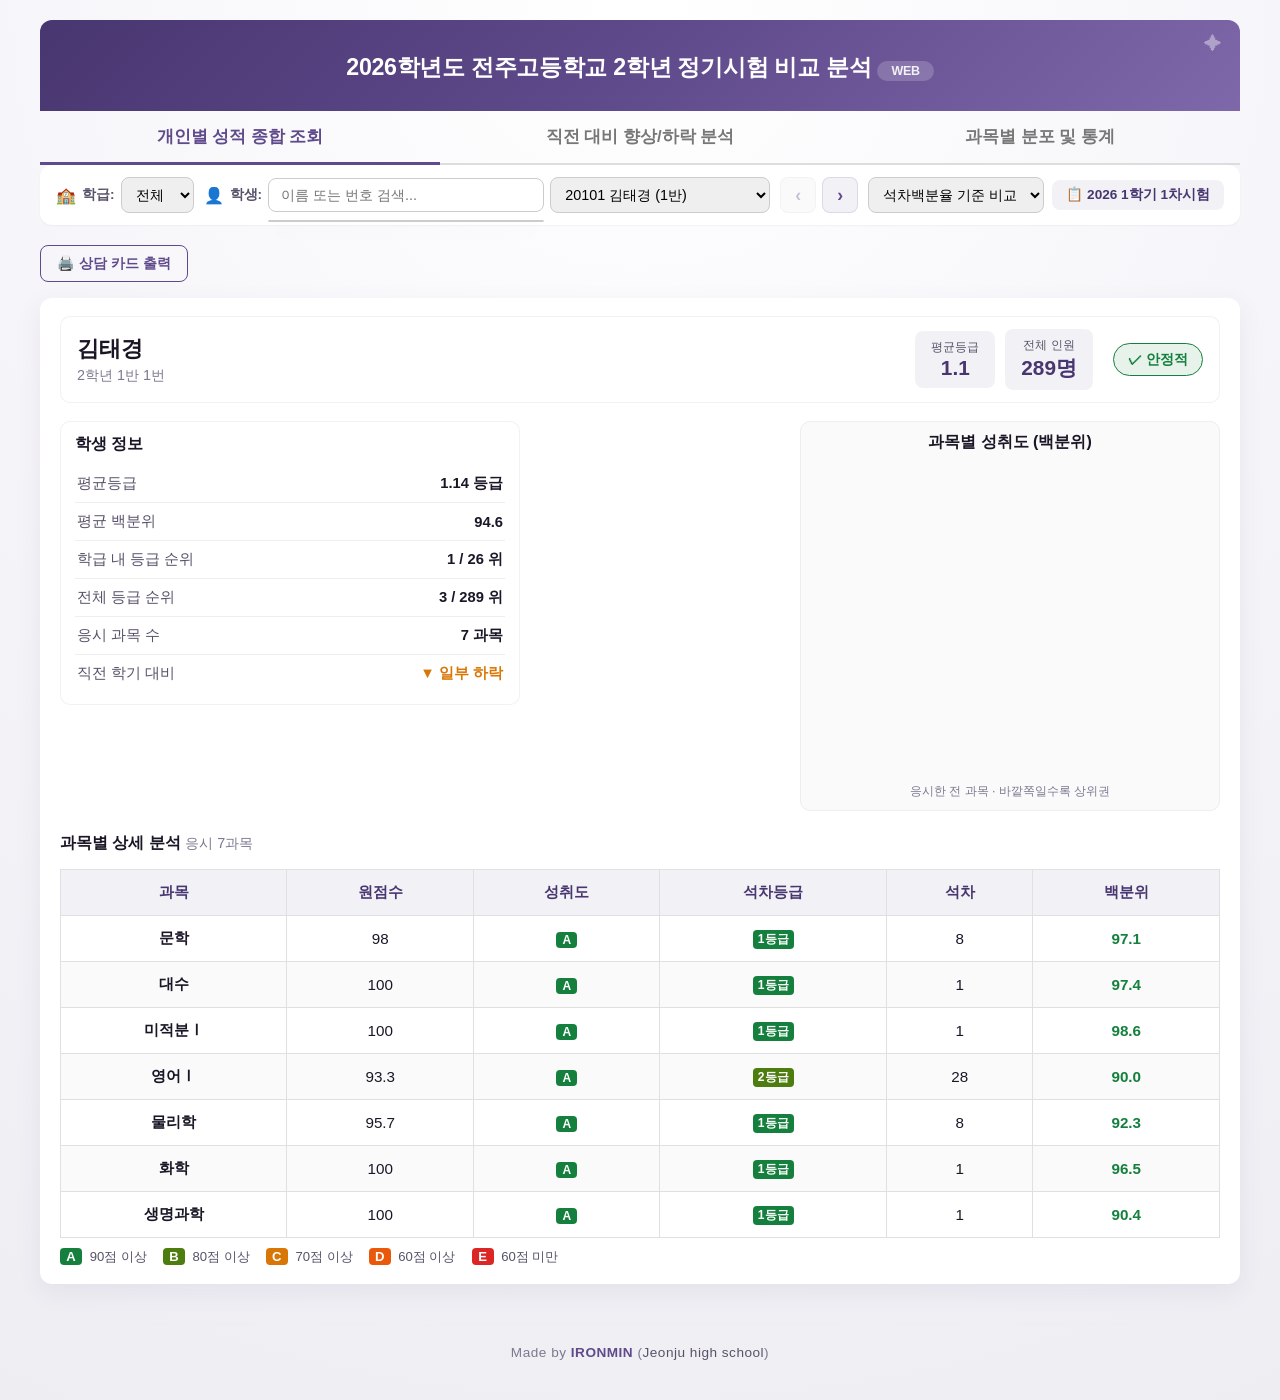
==== 2026.html @ d6983f12 "Add files via upload" ====
<!DOCTYPE html>
<html lang="ko">
<head>
    <meta charset="UTF-8">
    <meta name="viewport" content="width=device-width, initial-scale=1.0">
    <title>2026학년도 전주고등학교 2학년 정기시험 비교 분석</title>
    <link rel="stylesheet" crossorigin href="https://cdn.jsdelivr.net/gh/orioncactus/pretendard@v1.3.9/dist/web/static/pretendard.min.css" />

    <script src="https://cdn.jsdelivr.net/npm/chart.js"></script>
<script src="https://cdnjs.cloudflare.com/ajax/libs/xlsx/0.18.5/xlsx.full.min.js"></script>

    
        <link rel="stylesheet" href="./style.css">
        <style>
            /* 로컬 환경 CSS 수집 실패 대비 안전장치 (탭 디자인 & 차트 크기 제한) */
            .tabs { display: flex; width: 100%; }
            .tab-btn { flex: 1; }
            
            /* [수정] 탭1 레이더 차트는 원 목적대로 중앙 정렬 정사각형 크기로 제약 */
            #radarChart { max-width: 320px !important; max-height: 320px !important; margin: 0 auto; }
            
            /* [수정] 탭2 막대 차트는 원본 style.css 규격대로 가로 제약 없이 높이만 부모 영역에 맞춤 */
            #barChart { max-height: 240px !important; width: 100% !important; }
            .main-footer { margin-top: 40px; padding: 20px 0; border-top: 1px solid #EEEDF2; text-align: center; }
            .main-footer p { margin: 0; font-size: 0.85rem; color: #7E7891; letter-spacing: 0.5px; font-weight: 500; }
            .main-footer .author { font-weight: 700; color: #5F4A8B; }
            .main-footer .school { color: #585269; }
        </style>

    <style>
        body { font-family: 'Pretendard', 'Malgun Gothic', 'Apple SD Gothic Neo', sans-serif; background: var(--bg-body, #f4f7f6); margin: 0; padding: 20px; color: var(--text-primary, #333); }
        .dashboard-container { max-width: 1200px; margin: 0 auto; }

        /* === 상단 헤더 === */
        .main-header { background: linear-gradient(135deg, #483670 0%, #5F4A8B 50%, #7F68AA 100%); padding: 32px 24px 28px; text-align: center; border-radius: 12px 12px 0 0; position: relative; }
        .main-header h1 { font-size: 1.45rem; font-weight: 700; color: #fff; margin: 0; letter-spacing: -0.3px; }
        .main-header p { font-size: 0.85rem; color: rgba(255,255,255,0.7); margin: 10px 0 0; }
        .main-header-sparkle { position: absolute; top: 14px; right: 18px; font-size: 18px; color: rgba(255,255,255,0.4); }
        .header-badge { display: inline-block; margin-top: 8px; background: rgba(255,255,255,0.18); padding: 3px 14px; border-radius: 20px; font-size: 0.78rem; color: rgba(255,255,255,0.9); font-weight: 700; }

        /* === 업로드 섹션 === */
        .upload-section { background: white; border: 1px solid #eee; border-top: none; border-radius: 0 0 12px 12px; padding: 28px 32px 32px; margin-bottom: 20px; }
        .info-box { background: var(--primary-bg, #f0eef5); border-radius: 10px; padding: 18px 22px; margin-bottom: 18px; }
        .info-box h4 { margin: 0 0 10px; font-size: 0.95rem; color: var(--primary-dark, #483670); font-weight: 700; }
        .info-box p { margin: 0; font-size: 0.88rem; color: var(--text-secondary, #555); line-height: 1.65; }
        .security-box { background: #fafafa; }
        .security-box ul { margin: 0; padding-left: 20px; font-size: 0.88rem; color: var(--text-secondary, #555); line-height: 1.85; text-align: left; }
        .security-note { font-size: 0.82rem; color: var(--text-muted, #999); margin-top: 10px !important; text-align: left; }
        .file-guide-grid { display: grid; grid-template-columns: 1fr 1fr; gap: 12px; margin: 10px 0; }
        .file-guide-item { background: white; border: 1px solid #e5e5e5; border-radius: 8px; padding: 12px 14px; }
        .file-guide-item .fg-label { display: block; font-size: 0.72rem; color: var(--text-muted, #999); margin-bottom: 3px; }
        .file-guide-item .fg-title { display: block; font-size: 0.9rem; font-weight: 700; color: var(--text-primary, #333); }
        .file-guide-item .fg-example { display: block; font-size: 0.78rem; color: var(--text-secondary, #666); margin-top: 4px; }
        .fg-note { font-size: 0.82rem !important; margin-top: 10px !important; }

        /* 파일 업로드 슬롯 */
        .upload-grid { display: grid; grid-template-columns: 1fr 1fr; gap: 16px; margin-bottom: 22px; }
        .upload-slot { background: white; border: 1px solid #e0e0e0; border-radius: 10px; padding: 16px 18px; }
        .upload-label { display: block; font-size: 0.92rem; font-weight: 700; color: var(--primary, #5F4A8B); margin-bottom: 10px; text-align: center; }
        .upload-drop { background: #fafafa; border: 2px dashed #ccc; border-radius: 10px; padding: 32px 20px; text-align: center; cursor: pointer; transition: border-color 0.2s, background 0.2s; }
        .upload-drop:hover { border-color: var(--primary, #5F4A8B); background: var(--primary-bg, #f0eef5); }
        .upload-drop-icon { font-size: 2rem; color: var(--text-muted, #bbb); margin-bottom: 6px; }
        .upload-drop-text { font-size: 0.9rem; font-weight: 500; color: var(--text-primary, #333); margin: 0 0 4px; }
        .upload-drop-hint { font-size: 0.8rem; color: var(--text-muted, #999); margin: 0; }
        .upload-drop input[type="file"] { display: none; }
        .upload-file-name { font-size: 0.82rem; color: var(--primary, #5F4A8B); font-weight: 500; margin-top: 8px; word-break: break-all; }

        /* 버튼 영역 */
        .upload-actions { display: flex; gap: 12px; justify-content: center; }
        .btn-analyze { background: var(--primary, #5F4A8B); color: white; border: none; padding: 12px 28px; border-radius: 8px; font-weight: 700; cursor: pointer; transition: 0.2s; font-size: 0.95rem; }
        .btn-analyze:hover { background: var(--primary-dark, #483670); }
        .btn-save-html { background: #555; color: white; border: none; padding: 12px 28px; border-radius: 8px; font-weight: 700; cursor: pointer; transition: 0.2s; font-size: 0.95rem; }
        .btn-save-html:hover:not(:disabled) { background: #333; }
        .btn-save-html:disabled { background: #aaa; cursor: not-allowed; }
        #workspace { display: none; }
        .controls { display: flex; gap: 10px; margin-bottom: 20px; background: white; padding: 12px 16px; border-radius: 12px; box-shadow: var(--shadow-sm, 0 2px 8px rgba(0,0,0,0.05)); align-items: center; flex-wrap: wrap; }
        .ctrl-group { display: flex; align-items: center; gap: 6px; }
        .ctrl-icon { font-size: 1rem; }
        .ctrl-label { font-size: 0.85rem; font-weight: 700; color: var(--text-secondary, #555); white-space: nowrap; }
        .ctrl-student { flex: 1; min-width: 300px; }
        .ctrl-student select { max-width: 220px; flex-shrink: 0; }
        .ctrl-student .search-wrap { flex: 1; }
        .ctrl-right { margin-left: auto; gap: 8px; }
        .controls select { padding: 8px 10px; border-radius: 8px; border: 1px solid #ccc; font-size: 0.9rem; font-family: inherit; }
        .nav-btn { background: var(--primary-bg, #f0eef5); color: var(--primary, #5F4A8B); border: 1px solid var(--border-medium, #ddd); width: 36px; height: 36px; border-radius: 8px; font-size: 1.1rem; font-weight: bold; cursor: pointer; transition: 0.15s; }
        .nav-btn:hover:not(:disabled) { background: var(--primary, #5F4A8B); color: white; }
        .nav-btn:disabled { opacity: 0.35; cursor: not-allowed; }
        .search-wrap { position: relative; flex: 1; min-width: 160px; }
        #studentSearch { width: 100%; padding: 8px 12px; border-radius: 8px; border: 1px solid #ccc; font-size: 0.9rem; box-sizing: border-box; font-family: inherit; }
        .search-results { position: absolute; top: 42px; left: 0; right: 0; background: white; border: 1px solid #ccc; border-radius: 8px; box-shadow: var(--shadow-md, 0 4px 12px rgba(0,0,0,0.15)); max-height: 260px; overflow-y: auto; z-index: 50; display: none; }
        .search-results div { padding: 9px 12px; cursor: pointer; font-size: 0.88rem; border-bottom: 1px solid #f0f0f0; }
        .search-results div:hover, .search-results div.highlight { background: var(--primary-bg, #f0eef5); }
        .btn-print-ghost { background: transparent; color: var(--primary, #5F4A8B); border: 1.5px solid var(--primary, #5F4A8B); padding: 8px 16px; border-radius: 8px; font-weight: 700; cursor: pointer; font-size: 0.88rem; font-family: inherit; white-space: nowrap; transition: all 0.2s; }
        .btn-print-ghost:hover { background: var(--primary, #5F4A8B); color: white; }
        .exam-label { display: inline-flex; align-items: center; gap: 5px; background: var(--primary-bg, #f0eef5); color: var(--primary-dark, #483670); padding: 6px 14px; border-radius: 8px; font-size: 0.85rem; font-weight: 700; white-space: nowrap; }
        .controls-sub { display: flex; gap: 10px; margin-bottom: 16px; align-items: center; }
        .tabs { display: flex; gap: 0; margin-bottom: 0; border-bottom: 2px solid #ddd; }
        .tab-btn { padding: 14px 24px; background: none; border: none; font-size: 1.05rem; font-weight: 700; color: #777; cursor: pointer; border-bottom: 3px solid transparent; font-family: inherit; }
        .tab-btn.active { color: var(--primary, #5F4A8B); border-bottom: 3px solid var(--primary, #5F4A8B); }
        .tab-content { display: none; background: white; padding: 18px 20px; border-radius: 12px; box-shadow: var(--shadow-md, 0 4px 12px rgba(0,0,0,0.1)); min-height: 500px; }
        .tab-content.active { display: block; }
        table { width: 100%; border-collapse: collapse; margin-top: 15px; font-size: 0.95rem; }
        th, td { border: 1px solid #e0e0e0; padding: 12px; text-align: center; }
        th { background-color: var(--primary-bg, #f0eef5); color: var(--primary-dark, #333); font-weight: bold; }
        tr:nth-child(even) { background-color: #fafafa; }
        .delta-up { color: var(--success, #15803D); font-weight: bold; }
        .delta-up::before { content: '▲ '; }
        .delta-down { color: var(--warning, #D97706); font-weight: bold; }
        .delta-down::before { content: '▼ '; }
        .delta-flat { color: #888; }
        .delta-flat::before { content: '- '; }
        .grid-2 { display: grid; grid-template-columns: 2fr 3fr; gap: 10px; align-items: start; }
        .chart-container { background: #fafafa; border-radius: 10px; padding: 10px; border: 1px solid #eee; }
        .narrative-box { background: var(--info-bg, #f0f7ff); border-left: 4px solid var(--info, #2563EB); padding: 15px; border-radius: 0 8px 8px 0; margin-top: 20px; line-height: 1.6; }
        .loader { text-align: center; padding: 20px; display: none; font-weight: bold; color: var(--primary); }

        /* 등급 색상 배지 */
        .grade-badge { display: inline-block; min-width: 32px; padding: 1px 5px; border-radius: 4px; font-weight: bold; color: #fff; font-size: 0.75rem; }
        .grade-1 { background: #15803D; }
        .grade-2 { background: #4D7C0F; }
        .grade-3 { background: #D97706; }
        .grade-4 { background: #EA580C; }
        .grade-5 { background: #DC2626; }
        .grade-none { background: #9CA3AF; }

        /* 석차백분율 게이지 막대 */
        .pct-gauge { display: flex; align-items: center; gap: 8px; }
        .pct-gauge .bar-track { flex: 1; background: #ececf2; border-radius: 5px; height: 12px; overflow: hidden; min-width: 70px; }
        .pct-gauge .bar-fill { height: 12px; border-radius: 5px; }
        .pct-gauge .bar-label { font-size: 0.85rem; min-width: 44px; text-align: right; color: var(--text-secondary, #555); }

        /* 주의 학생 플래그 배지 */
        .flag-badge { display: inline-block; background: var(--warning-bg, #fff3e0); color: var(--warning, #D97706); border: 1px solid var(--warning, #D97706); padding: 6px 14px; border-radius: 20px; font-weight: bold; font-size: 0.9rem; margin-left: 10px; vertical-align: middle; }
        .flag-badge.high { background: #fde8e8; color: #DC2626; border-color: #DC2626; }
        .flag-badge.ok { background: var(--success-bg, #e8f5e9); color: var(--success, #15803D); border-color: var(--success, #15803D); }
        .flag-reasons { margin-top: 12px; }
        .flag-reasons .reason-chip { display: inline-block; background: var(--warning-bg, #fff3e0); color: var(--warning, #D97706); padding: 5px 12px; border-radius: 14px; font-size: 0.85rem; margin: 3px 4px 3px 0; }

        /* 강점/보완 과목 카드 */
        .highlight-grid { display: grid; grid-template-columns: 1fr 1fr; gap: 14px; margin: 18px 0; }
        .hl-col h4 { margin: 0 0 8px; font-size: 0.95rem; }
        .hl-col .hl-item { display: flex; justify-content: space-between; padding: 7px 11px; border-radius: 8px; font-size: 0.9rem; margin-bottom: 5px; }
        .hl-strong { background: var(--success-bg, #e8f5e9); color: #166534; }
        .hl-weak { background: var(--warning-bg, #fff3e0); color: #9A3412; }
        .hl-empty { color: #999; font-size: 0.88rem; padding: 7px 11px; }

        /* 상담 카드 (출력용) */
        #counselCard { display: none; }
        .counsel-meta { display: flex; gap: 14px; flex-wrap: wrap; margin: 10px 0 18px; }
        .meta-box { background: var(--primary-bg, #f0eef5); border-radius: 10px; padding: 10px 16px; }
        .meta-box .m-label { font-size: 0.8rem; color: var(--text-secondary, #666); }
        .meta-box .m-value { font-size: 1.3rem; font-weight: bold; color: var(--primary-dark, #333); }
        .memo-area { border: 1.5px dashed #bbb; border-radius: 8px; min-height: 90px; margin-top: 8px; }

        /* 상담 카드 인쇄용 스타일 */
        .cc-section-title { font-size: 0.92rem; color: var(--text-secondary, #555); margin: 16px 0 8px; padding-bottom: 4px; border-bottom: 1px solid #eee; }
        .cc-table { width: 100%; border-collapse: collapse; font-size: 0.82rem; margin-bottom: 12px; }
        .cc-table th { padding: 5px 4px; border-bottom: 1px solid #ccc; font-weight: bold; font-size: 0.75rem; color: var(--text-secondary, #666); text-align: center; }
        .cc-table td { padding: 5px 4px; border-bottom: 1px solid #eee; text-align: center; }
        .cc-table td:first-child { text-align: center; font-weight: bold; }
        .cc-growth-table { }
        .cc-growth-table td:first-child { text-align: center; color: var(--text-primary, #333); }
        .cc-prev-bg { background: #f5f5f5; }
        .cc-delta-bg { background: #fef8ee; }
        .cc-grow-h1 th { font-size: 0.78rem; padding: 6px 3px; }
        .cc-grow-h2 th { font-size: 0.7rem; padding: 3px; }
        .cc-up { color: #15803D; font-weight: bold; }
        .cc-down { color: #D97706; font-weight: bold; }
        .cc-flat { color: #888; }
        .cc-dist-row { margin-bottom: 8px; }
        .cc-dist-head { display: flex; justify-content: space-between; font-size: 0.8rem; margin-bottom: 3px; }
        .cc-dist-strip { position: relative; height: 20px; background: linear-gradient(90deg,#fde8e8 0%,#fff7e0 50%,#e7f5ec 100%); border-radius: 5px; border: 1px solid #eee; }
        .cc-dist-avg { position: absolute; top: 0; bottom: 0; width: 1.5px; background: #185FA5; }
        .cc-dist-me { position: absolute; top: 2px; width: 15px; height: 15px; border-radius: 50%; background: var(--primary, #5F4A8B); border: 2px solid #fff; box-shadow: 0 0 0 1.5px var(--primary, #5F4A8B); transform: translateX(-50%); }
        .cc-dist-scale { display: flex; justify-content: space-between; font-size: 0.65rem; color: #999; margin-top: 1px; }

        /* 학급 내 분포 점 그래프 */
        .dist-row { margin: 14px 0; }
        .dist-head { display: flex; justify-content: space-between; font-size: 0.9rem; margin-bottom: 4px; }
        .dist-head .d-subj { font-weight: bold; color: var(--primary-dark, #333); }
        .dist-head .d-info { color: var(--text-secondary, #555); }
        .dist-strip { position: relative; height: 32px; background: linear-gradient(90deg,#fde8e8 0%,#fff7e0 50%,#e7f5ec 100%); border-radius: 6px; border: 1px solid #eee; }
        .dist-dot { position: absolute; top: 11px; width: 10px; height: 10px; border-radius: 50%; background: #185FA5; opacity: 0.22; transform: translateX(-50%); }
        .dist-dot.me { width: 18px; height: 18px; top: 7px; background: var(--primary, #5F4A8B); opacity: 1; border: 2px solid #fff; box-shadow: 0 0 0 2px var(--primary, #5F4A8B); z-index: 5; }
        .dist-avg { position: absolute; top: 0; bottom: 0; width: 2px; background: #185FA5; z-index: 3; }
        .dist-scale { display: flex; justify-content: space-between; font-size: 0.75rem; color: #999; margin-top: 2px; }
        .dist-legend { font-size: 0.85rem; color: var(--text-secondary,#555); margin: 6px 0 14px; }
        .dist-legend span { margin-right: 16px; }

        /* 학생 헤더 카드 (탭1) */
        .student-header { display: flex; justify-content: space-between; align-items: center; gap: 12px; background: #fff; border: 1px solid var(--border-light, #eee); border-radius: 10px; padding: 12px 16px; flex-wrap: wrap; }
        .student-header .sh-left h3 { margin: 0; font-size: 1.35rem; color: var(--text-primary, #333); }
        .student-header .sh-left p { margin: 3px 0 0; font-size: 0.9rem; color: var(--text-muted, #888); }
        .student-header .sh-right { display: flex; gap: 10px; align-items: center; }
        .sh-stat { background: var(--primary-bg, #f0eef5); border-radius: 8px; padding: 8px 16px; text-align: center; }
        .sh-stat .sh-label { display: block; font-size: 0.78rem; color: var(--text-secondary, #666); }
        .sh-stat .sh-value { display: block; font-size: 1.3rem; font-weight: bold; color: var(--primary-dark, #333); }

        /* 학생 정보 패널 (탭1) */
        .info-card { background: #fff; border: 1px solid var(--border-light, #eee); border-radius: 10px; padding: 12px 14px; }
        .info-card h4 { margin: 0 0 10px; font-size: 1rem; }
        .info-table { width: 100%; margin: 0; border-collapse: collapse; }
        .info-table td { border: none; border-bottom: 1px solid #eee; padding: 9px 2px; font-size: 0.92rem; }
        .info-table tr:last-child td { border-bottom: none; }
        .info-table tr:nth-child(even) { background: none; }
        .info-table .info-key { text-align: left; color: var(--text-secondary, #666); }
        .info-table .info-val { text-align: right; font-weight: bold; }

        /* 성취도 배지 */
        .achv-badge { display: inline-block; min-width: 18px; padding: 1px 6px; border-radius: 4px; font-weight: bold; color: #fff; font-size: 0.75rem; }
        .achv-A { background: #15803D; } .achv-B { background: #4D7C0F; }
        .achv-C { background: #D97706; } .achv-D { background: #EA580C; }
        .achv-E { background: #DC2626; } .achv-none { background: #9CA3AF; }
        .achv-legend { display: flex; gap: 16px; flex-wrap: wrap; margin-top: 10px; font-size: 0.82rem; color: var(--text-secondary, #666); }
        .achv-legend b { display: inline-block; min-width: 22px; text-align: center; color: #fff; border-radius: 4px; padding: 1px 6px; margin-right: 4px; }

        /* ===== 탭2 교과군 아코디언 ===== */
        .domain-accordion { display: flex; flex-direction: column; gap: 10px; margin-top: 18px; }
        .domain-card { background: #fff; border: 1px solid var(--border-light, #eee); border-radius: 12px; overflow: hidden; box-shadow: var(--shadow-sm, 0 1px 2px rgba(0,0,0,0.04)); transition: box-shadow 0.15s; }
        .domain-card:hover { box-shadow: var(--shadow-md, 0 4px 12px rgba(0,0,0,0.08)); }
        .domain-header { display: flex; align-items: center; gap: 12px; padding: 14px 18px; cursor: pointer; user-select: none; transition: background 0.15s; flex-wrap: wrap; }
        .domain-header:hover { background: var(--primary-bg, #f0eef5); }
        .domain-toggle { font-size: 0.85rem; color: var(--text-muted, #999); width: 14px; transition: transform 0.2s; display: inline-block; }
        .domain-card.collapsed .domain-toggle { transform: rotate(-90deg); }
        .domain-name { font-weight: bold; font-size: 1.05rem; color: var(--text-primary, #333); flex-shrink: 0; }
        .domain-name .ref-tag { font-size: 0.72rem; color: var(--warning, #D97706); background: var(--warning-bg, #fff3e0); padding: 2px 8px; border-radius: 8px; margin-left: 6px; font-weight: normal; vertical-align: middle; }
        .domain-summary { margin-left: auto; display: flex; align-items: center; gap: 12px; flex-wrap: wrap; }
        .domain-summary .pct-change { color: var(--text-secondary, #555); font-size: 0.93rem; }
        .domain-summary .pct-change b { color: var(--text-primary, #333); font-size: 1rem; }
        .domain-badge { display: inline-block; padding: 5px 13px; border-radius: 14px; font-weight: bold; font-size: 0.88rem; white-space: nowrap; }
        .domain-badge.up { background: var(--success-bg, #e8f5e9); color: var(--success, #15803D); }
        .domain-badge.down { background: var(--warning-bg, #fff3e0); color: var(--warning, #D97706); }
        .domain-badge.flat { background: #f0f0f0; color: #666; }
        .domain-body { padding: 4px 18px 18px; border-top: 1px solid var(--border-light, #eee); }
        .domain-card.collapsed .domain-body { display: none; }

        /* 1:1 매칭 가능한 군 (국·수·영) — 표 형식 */
        .subj-row { display: grid; grid-template-columns: 1.5fr 1.4fr 1.7fr 1.4fr; gap: 12px; align-items: center; padding: 11px 6px; border-bottom: 1px solid #f3f3f3; font-size: 0.92rem; }
        .subj-row:last-child { border-bottom: none; }
        .subj-row.head { font-weight: bold; color: var(--text-secondary, #666); font-size: 0.8rem; border-bottom: 2px solid var(--border-light, #ddd); padding-top: 10px; padding-bottom: 10px; }
        .subj-row .subj-name { font-weight: 600; color: var(--text-primary, #333); }
        .subj-row .subj-name .arrow { color: var(--text-muted, #999); margin: 0 5px; font-weight: normal; }
        .subj-row .metric-main { font-weight: bold; color: var(--text-primary, #333); }
        .subj-row .metric-sub { font-size: 0.86rem; color: var(--text-secondary, #666); }
        .subj-row .col-label { display: none; }       /* 데스크탑에서는 중복 라벨 숨김 */
        .subj-row .rank-line { display: block; line-height: 1.45; }
        .subj-row .grade-line { display: block; line-height: 1.45; margin-top: 2px; }
        .delta-inline { display: inline-block; margin-left: 6px; font-size: 0.84rem; font-weight: bold; white-space: nowrap; }
        .delta-inline.up { color: var(--success, #15803D); }
        .delta-inline.down { color: var(--warning, #D97706); }
        .delta-inline.flat { color: #888; font-weight: normal; }

        /* 1:1 불가 군 (사·과) — 좌우 분리 패널, 내부 미니 표 */
        .unmatched-note { background: var(--info-bg, #f0f7ff); border-left: 3px solid var(--info, #2563EB); padding: 10px 14px; border-radius: 0 6px 6px 0; font-size: 0.88rem; color: var(--text-secondary, #555); margin: 10px 0 14px; line-height: 1.55; }
        .unmatched-grid { display: grid; grid-template-columns: 1fr 1fr; gap: 14px; }
        .unmatched-col { background: #fafafa; border: 1px solid #eee; border-radius: 8px; padding: 12px 14px; }
        .unmatched-col h5 { margin: 0 0 8px; font-size: 0.85rem; color: var(--primary-dark, #483670); font-weight: 700; }
        .split-row { display: grid; grid-template-columns: 1.4fr 0.8fr 1.5fr 0.8fr; gap: 7px; padding: 7px 2px; border-bottom: 1px solid #f0f0f0; font-size: 0.88rem; align-items: center; }
        .split-row:last-child { border-bottom: none; }
        .split-row.head { font-weight: bold; color: var(--text-secondary, #666); font-size: 0.72rem; border-bottom: 2px solid var(--border-light, #ddd); padding-top: 6px; padding-bottom: 8px; }
        .split-row .s-name { font-weight: 600; color: var(--text-primary, #333); }
        .split-row .s-main { font-weight: bold; color: var(--text-primary, #333); }
        .split-row .s-sub { color: var(--text-secondary, #555); font-weight: 600; }
        .split-row .col-label { display: none; }
        .unmatched-empty { color: var(--text-muted, #999); font-size: 0.85rem; font-style: italic; padding: 12px 6px; text-align: center; }

        /* 탭2 상단 2열 그리드 (학생 정보 카드 + 막대 차트) */
        .tab2-top-row { display: grid; grid-template-columns: 2fr 3fr; gap: 10px; margin: 8px 0 10px; align-items: stretch; }
        .tab2-info-card { background: #fff; border: 1px solid var(--border-light, #eee); border-radius: 12px; padding: 14px 16px; display: flex; flex-direction: column; gap: 10px; }
        .tab2-info-card .t2-header { display: flex; justify-content: space-between; align-items: flex-start; gap: 10px; flex-wrap: wrap; }
        .tab2-info-card .t2-name { font-size: 1.15rem; font-weight: 700; color: var(--text-primary, #333); margin: 0; }
        .tab2-info-card .t2-meta { font-size: 0.82rem; color: var(--text-muted, #888); margin-top: 3px; }
        .tab2-info-card .t2-header-right { display: flex; gap: 8px; align-items: center; flex-wrap: wrap; }
        .tab2-info-card .info-table { margin-top: 4px; }
        #tab2 .chart-container { background: #fafafa; border-radius: 12px; padding: 14px 18px; border: 1px solid #eee; display: flex; flex-direction: column; }
        #tab2 .chart-container .chart-title { font-size: 0.85rem; font-weight: 600; color: var(--primary-dark, #483670); margin-bottom: 6px; }
        #tab2 .chart-container canvas { max-height: 240px; flex: 1; }
        #tab2 .narrative-box { margin-top: 0; }

        /* 반응형 — 모바일 / 좁은 화면 */
        @media (max-width: 820px) {
            .tab2-top-row { grid-template-columns: 1fr; }
        }
        @media (max-width: 720px) {
            .subj-row { grid-template-columns: 1fr; gap: 4px; padding: 12px 4px; }
            .subj-row.head { display: none; }
            .subj-row .col-label { display: inline-block; color: var(--text-muted, #888); font-size: 0.78rem; margin-right: 6px; }
            .unmatched-grid { grid-template-columns: 1fr; }
            .split-row { grid-template-columns: 1fr; gap: 3px; }
            .split-row.head { display: none; }
            .split-row .col-label { display: inline-block; color: var(--text-muted, #888); font-size: 0.74rem; margin-right: 5px; }
            .domain-summary { width: 100%; margin-left: 28px; }
        }

        @media print {
            body { padding: 0; background: #fff; }
            .upload-section, .main-header, .controls, .controls-sub, .tabs, #loader, .btn-print-ghost, .no-print { display: none !important; }
            .tab-content { display: none !important; box-shadow: none; }
            #counselCard { display: block !important; box-shadow: none; border: none; padding: 0; }
            .dashboard-container { max-width: 100%; }
        }
    </style>

</head>
<body>
    <div class="dashboard-container">
        <div class="main-header">
            <div class="main-header-sparkle">✦</div>
            <h1>2026학년도 전주고등학교 2학년 정기시험 비교 분석 <span class="header-badge">WEB</span></h1>
        </div>
        <div id="workspace" style="display:block;" style="display: block;">
            <div class="tabs">
                <button class="tab-btn active" onclick="switchTab(event,'tab1')">개인별 성적 종합 조회</button>
                <button class="tab-btn" onclick="switchTab(event,'tab2')">직전 대비 향상/하락 분석</button>
                <button class="tab-btn" onclick="switchTab(event,'tab3')">과목별 분포 및 통계</button>
            </div>

            <div class="controls">
                <div class="ctrl-group">
                    <span class="ctrl-icon">🏫</span>
                    <span class="ctrl-label">학급:</span>
                    <select id="classSelect" onchange="filterStudents()">
                        <option value="all">전체</option>
                        <option value="1">1반</option><option value="2">2반</option>
                        <option value="3">3반</option><option value="4">4반</option>
                        <option value="5">5반</option><option value="6">6반</option>
                        <option value="7">7반</option><option value="8">8반</option>
                        <option value="9">9반</option><option value="10">10반</option>
                        <option value="11">11반</option>
                    </select>
                </div>
                <div class="ctrl-group ctrl-student">
                    <span class="ctrl-icon">👤</span>
                    <span class="ctrl-label">학생:</span>
                    <div class="search-wrap">
                        <input type="text" id="studentSearch" placeholder="이름 또는 번호 검색..." autocomplete="off" oninput="onSearchInput()" onkeydown="onSearchKey(event)" onfocus="onSearchInput()">
                        <div class="search-results" id="searchResults" style="display: block;"></div>
                    </div>
                    <select id="studentSelect" onchange="updateDashboard()"><option value="">학생을 선택하세요</option><option value="20101">20101 김태경 (1반)</option><option value="20102">20102 박상선 (1반)</option><option value="20103">20103 박윤성 (1반)</option><option value="20104">20104 박지용 (1반)</option><option value="20105">20105 박현수 (1반)</option><option value="20106">20106 박형민 (1반)</option><option value="20107">20107 박효민 (1반)</option><option value="20108">20108 서준희 (1반)</option><option value="20109">20109 송강산 (1반)</option><option value="20110">20110 송현민 (1반)</option><option value="20111">20111 오시온 (1반)</option><option value="20112">20112 옹형준 (1반)</option><option value="20113">20113 유지환 (1반)</option><option value="20114">20114 윤석이 (1반)</option><option value="20115">20115 이성준 (1반)</option><option value="20116">20116 이우륜 (1반)</option><option value="20117">20117 이지후 (1반)</option><option value="20118">20118 이하준 (1반)</option><option value="20119">20119 이현우 (1반)</option><option value="20120">20120 장원석 (1반)</option><option value="20121">20121 전수우 (1반)</option><option value="20122">20122 조현진 (1반)</option><option value="20123">20123 차주원 (1반)</option><option value="20124">20124 최시우 (1반)</option><option value="20125">20125 최진영 (1반)</option><option value="20126">20126 한민 (1반)</option><option value="20201">20201 곽근량 (2반)</option><option value="20202">20202 김결 (2반)</option><option value="20203">20203 김성하 (2반)</option><option value="20204">20204 김성훈 (2반)</option><option value="20205">20205 류찬희 (2반)</option><option value="20206">20206 박은찬 (2반)</option><option value="20207">20207 백건우 (2반)</option><option value="20208">20208 변석현 (2반)</option><option value="20209">20209 양석주 (2반)</option><option value="20210">20210 윤효성 (2반)</option><option value="20211">20211 이경훈 (2반)</option><option value="20212">20212 이동준 (2반)</option><option value="20213">20213 이수 (2반)</option><option value="20214">20214 이승준 (2반)</option><option value="20215">20215 이주성 (2반)</option><option value="20216">20216 이현빈 (2반)</option><option value="20217">20217 이현승 (2반)</option><option value="20218">20218 장명헌 (2반)</option><option value="20219">20219 장준환 (2반)</option><option value="20220">20220 정민찬 (2반)</option><option value="20221">20221 정지훈 (2반)</option><option value="20222">20222 제갈해준 (2반)</option><option value="20223">20223 조준혁 (2반)</option><option value="20224">20224 차영훈 (2반)</option><option value="20225">20225 최승우 (2반)</option><option value="20226">20226 최현우 (2반)</option><option value="20301">20301 김경민 (3반)</option><option value="20302">20302 김정연 (3반)</option><option value="20303">20303 김진명 (3반)</option><option value="20304">20304 김해준 (3반)</option><option value="20305">20305 노성찬 (3반)</option><option value="20306">20306 박도연 (3반)</option><option value="20307">20307 박지현 (3반)</option><option value="20308">20308 서동건 (3반)</option><option value="20309">20309 송승우 (3반)</option><option value="20310">20310 심온 (3반)</option><option value="20311">20311 안재황 (3반)</option><option value="20312">20312 유도현 (3반)</option><option value="20313">20313 유지훈 (3반)</option><option value="20314">20314 윤의영 (3반)</option><option value="20315">20315 이도형 (3반)</option><option value="20316">20316 이융 (3반)</option><option value="20317">20317 이현호 (3반)</option><option value="20318">20318 장찬익 (3반)</option><option value="20319">20319 장훈 (3반)</option><option value="20320">20320 전유준 (3반)</option><option value="20321">20321 정은찬 (3반)</option><option value="20322">20322 정주호 (3반)</option><option value="20323">20323 조정민 (3반)</option><option value="20324">20324 한하준 (3반)</option><option value="20325">20325 황도윤 (3반)</option><option value="20326">20326 황은택 (3반)</option><option value="20401">20401 고혁진 (4반)</option><option value="20402">20402 국지원 (4반)</option><option value="20403">20403 권처원 (4반)</option><option value="20404">20404 김강진 (4반)</option><option value="20405">20405 김동근 (4반)</option><option value="20406">20406 김동욱 (4반)</option><option value="20407">20407 김동현 (4반)</option><option value="20408">20408 김민종 (4반)</option><option value="20409">20409 김성준 (4반)</option><option value="20410">20410 김시헌 (4반)</option><option value="20411">20411 김원무 (4반)</option><option value="20412">20412 김준 (4반)</option><option value="20413">20413 김찬율 (4반)</option><option value="20414">20414 도예성 (4반)</option><option value="20415">20415 소은성 (4반)</option><option value="20416">20416 소현우 (4반)</option><option value="20417">20417 송강수 (4반)</option><option value="20418">20418 유다윗 (4반)</option><option value="20419">20419 이민우 (4반)</option><option value="20420">20420 장명정 (4반)</option><option value="20421">20421 전경찬 (4반)</option><option value="20422">20422 정윤호 (4반)</option><option value="20423">20423 정지후 (4반)</option><option value="20424">20424 한성원 (4반)</option><option value="20425">20425 허태경 (4반)</option><option value="20426">20426 홍성휘 (4반)</option><option value="20427">20427 황수현 (4반)</option><option value="20501">20501 강형석 (5반)</option><option value="20502">20502 김민수 (5반)</option><option value="20503">20503 김수영 (5반)</option><option value="20504">20504 김연우 (5반)</option><option value="20505">20505 김주헌 (5반)</option><option value="20506">20506 김진영 (5반)</option><option value="20507">20507 김태석 (5반)</option><option value="20508">20508 박남주 (5반)</option><option value="20509">20509 박재민 (5반)</option><option value="20510">20510 박종민 (5반)</option><option value="20511">20511 박지성 (5반)</option><option value="20512">20512 박태훈 (5반)</option><option value="20513">20513 신도윤 (5반)</option><option value="20514">20514 심온 (5반)</option><option value="20515">20515 양건후 (5반)</option><option value="20516">20516 오태윤 (5반)</option><option value="20517">20517 유선민 (5반)</option><option value="20518">20518 이강민 (5반)</option><option value="20519">20519 이강수 (5반)</option><option value="20520">20520 이승찬 (5반)</option><option value="20521">20521 이정우 (5반)</option><option value="20522">20522 이태희 (5반)</option><option value="20523">20523 임건우 (5반)</option><option value="20524">20524 정영훈 (5반)</option><option value="20525">20525 최종현 (5반)</option><option value="20526">20526 최준우 (5반)</option><option value="20527">20527 MUNKHTUVSHIN CHINBOLOR (5반)</option><option value="20601">20601 국현호 (6반)</option><option value="20602">20602 김기영 (6반)</option><option value="20603">20603 김윤서 (6반)</option><option value="20604">20604 박지수 (6반)</option><option value="20605">20605 박지훈 (6반)</option><option value="20606">20606 배주형 (6반)</option><option value="20607">20607 변정무 (6반)</option><option value="20608">20608 서동천 (6반)</option><option value="20609">20609 서윤우 (6반)</option><option value="20610">20610 소순우 (6반)</option><option value="20611">20611 오인성 (6반)</option><option value="20612">20612 유성민 (6반)</option><option value="20613">20613 유종현 (6반)</option><option value="20614">20614 유지호 (6반)</option><option value="20615">20615 유지후 (6반)</option><option value="20616">20616 이예훈 (6반)</option><option value="20617">20617 이은성 (6반)</option><option value="20618">20618 전대혁 (6반)</option><option value="20619">20619 정우진 (6반)</option><option value="20620">20620 정유혁 (6반)</option><option value="20621">20621 조승우 (6반)</option><option value="20622">20622 조유민 (6반)</option><option value="20623">20623 최재원 (6반)</option><option value="20624">20624 최주호 (6반)</option><option value="20625">20625 한희재 (6반)</option><option value="20626">20626 황준상 (6반)</option><option value="20701">20701 강성민 (7반)</option><option value="20702">20702 강신중 (7반)</option><option value="20703">20703 강지훈 (7반)</option><option value="20704">20704 권민준 (7반)</option><option value="20705">20705 김강헌 (7반)</option><option value="20706">20706 김다원 (7반)</option><option value="20707">20707 김민수 (7반)</option><option value="20708">20708 김성지 (7반)</option><option value="20709">20709 김시우 (7반)</option><option value="20710">20710 김우준 (7반)</option><option value="20711">20711 김율현 (7반)</option><option value="20712">20712 김찬희 (7반)</option><option value="20713">20713 박서진 (7반)</option><option value="20714">20714 박재경 (7반)</option><option value="20715">20715 성주완 (7반)</option><option value="20716">20716 양기준 (7반)</option><option value="20717">20717 유승태 (7반)</option><option value="20718">20718 유종하 (7반)</option><option value="20719">20719 이선재 (7반)</option><option value="20720">20720 이율건 (7반)</option><option value="20721">20721 이정우 (7반)</option><option value="20722">20722 이찬영 (7반)</option><option value="20723">20723 정성욱 (7반)</option><option value="20724">20724 정승원 (7반)</option><option value="20725">20725 최승찬 (7반)</option><option value="20726">20726 최준영 (7반)</option><option value="20727">20727 황유찬 (7반)</option><option value="20801">20801 강세민 (8반)</option><option value="20802">20802 곽대은 (8반)</option><option value="20803">20803 구성모 (8반)</option><option value="20804">20804 김도윤 (8반)</option><option value="20805">20805 김승수 (8반)</option><option value="20806">20806 김정훈 (8반)</option><option value="20807">20807 김지율 (8반)</option><option value="20808">20808 김효국 (8반)</option><option value="20809">20809 박성현 (8반)</option><option value="20810">20810 성유현 (8반)</option><option value="20811">20811 소민재 (8반)</option><option value="20812">20812 송서호 (8반)</option><option value="20813">20813 신재호 (8반)</option><option value="20814">20814 양은휼 (8반)</option><option value="20815">20815 양재연 (8반)</option><option value="20816">20816 양홍석 (8반)</option><option value="20817">20817 오상훈 (8반)</option><option value="20818">20818 윤동현 (8반)</option><option value="20819">20819 이건휘 (8반)</option><option value="20820">20820 이윤재 (8반)</option><option value="20821">20821 이은호 (8반)</option><option value="20822">20822 임도윤 (8반)</option><option value="20823">20823 임시우 (8반)</option><option value="20824">20824 임재율 (8반)</option><option value="20825">20825 장한결 (8반)</option><option value="20826">20826 홍민우 (8반)</option><option value="20901">20901 강민우 (9반)</option><option value="20902">20902 강수호 (9반)</option><option value="20903">20903 김재정 (9반)</option><option value="20904">20904 김주완 (9반)</option><option value="20905">20905 민선우 (9반)</option><option value="20906">20906 박기범 (9반)</option><option value="20907">20907 박진우 (9반)</option><option value="20908">20908 박희준 (9반)</option><option value="20909">20909 설희우 (9반)</option><option value="20910">20910 안혁주 (9반)</option><option value="20911">20911 양용준 (9반)</option><option value="20912">20912 양현태 (9반)</option><option value="20913">20913 이건우 (9반)</option><option value="20914">20914 이재현 (9반)</option><option value="20915">20915 이종빈 (9반)</option><option value="20916">20916 이지안 (9반)</option><option value="20917">20917 이초인 (9반)</option><option value="20918">20918 이한결 (9반)</option><option value="20919">20919 조무겸 (9반)</option><option value="20920">20920 조예성 (9반)</option><option value="20921">20921 진태호 (9반)</option><option value="20922">20922 채별담 (9반)</option><option value="20923">20923 최범준 (9반)</option><option value="20924">20924 최아진 (9반)</option><option value="20925">20925 허윤석 (9반)</option><option value="20926">20926 허지수 (9반)</option><option value="21001">21001 강지우 (10반)</option><option value="21002">21002 구건희 (10반)</option><option value="21003">21003 김건호 (10반)</option><option value="21004">21004 김동준 (10반)</option><option value="21005">21005 김서현 (10반)</option><option value="21006">21006 김성진 (10반)</option><option value="21007">21007 민시호 (10반)</option><option value="21008">21008 박윤범 (10반)</option><option value="21009">21009 박정현 (10반)</option><option value="21010">21010 박지성 (10반)</option><option value="21011">21011 박지후 (10반)</option><option value="21012">21012 박지훈 (10반)</option><option value="21013">21013 박해솔 (10반)</option><option value="21014">21014 송영석 (10반)</option><option value="21015">21015 이동훈 (10반)</option><option value="21016">21016 이찬율 (10반)</option><option value="21017">21017 이태훈 (10반)</option><option value="21018">21018 이현우 (10반)</option><option value="21019">21019 장예준 (10반)</option><option value="21020">21020 장한중 (10반)</option><option value="21021">21021 정민훈 (10반)</option><option value="21022">21022 조준영 (10반)</option><option value="21023">21023 채기주 (10반)</option><option value="21024">21024 최기운 (10반)</option><option value="21025">21025 하승훈 (10반)</option><option value="21026">21026 홍인준 (10반)</option><option value="21101">21101 강민규 (11반)</option><option value="21102">21102 구자운 (11반)</option><option value="21103">21103 김동빈 (11반)</option><option value="21104">21104 김서준 (11반)</option><option value="21105">21105 김승재 (11반)</option><option value="21106">21106 김예현 (11반)</option><option value="21107">21107 김준호 (11반)</option><option value="21108">21108 김태훈 (11반)</option><option value="21109">21109 박서현 (11반)</option><option value="21110">21110 박준완 (11반)</option><option value="21111">21111 배준홍 (11반)</option><option value="21112">21112 소호령 (11반)</option><option value="21113">21113 송진규 (11반)</option><option value="21114">21114 신민관 (11반)</option><option value="21115">21115 안세진 (11반)</option><option value="21116">21116 양도현 (11반)</option><option value="21117">21117 오건호 (11반)</option><option value="21118">21118 오준 (11반)</option><option value="21119">21119 이세민 (11반)</option><option value="21120">21120 이승준 (11반)</option><option value="21121">21121 이진성 (11반)</option><option value="21122">21122 임진형 (11반)</option><option value="21123">21123 최운 (11반)</option><option value="21124">21124 최형대 (11반)</option><option value="21125">21125 황의진 (11반)</option><option value="21126">21126 황지우 (11반)</option></select>
                </div>
                <div class="ctrl-group">
                    <button class="nav-btn" id="prevBtn" onclick="navStudent(-1)" title="이전 학생" disabled="">‹</button>
                    <button class="nav-btn" id="nextBtn" onclick="navStudent(1)" title="다음 학생">›</button>
                </div>
                <div class="ctrl-group ctrl-right">
                    <select id="metricToggle" onchange="updateDashboard()">
                        <option value="percentile">석차백분율 기준 비교</option>
                        <option value="score">원점수 기준 비교</option>
                    </select>
                    <span class="exam-label" id="examLabel" title="직전: 2025 2학기 2차시험 → 이번: 2026 1학기 1차시험">📋 2026 1학기 1차시험</span>
                </div>
            </div>
            <div class="controls-sub">
                <button class="btn-print-ghost" onclick="printCounselCard()">🖨️ 상담 카드 출력</button>
            </div>

            <div id="tab1" class="tab-content active">
                <!-- 학생 헤더 카드 -->
                <div class="student-header" id="studentHeader">
                    <div class="sh-left">
                        <h3 id="shName">김태경</h3>
                        <p id="shClass">2학년 1반 1번</p>
                    </div>
                    <div class="sh-right">
                        <div class="sh-stat"><span class="sh-label">평균등급</span><span class="sh-value" id="shAvgGrade">1.1</span></div>
                        <div class="sh-stat"><span class="sh-label">전체 인원</span><span class="sh-value" id="shTotal">289명</span></div>
                        <span id="flagBadge1"><span class="flag-badge ok">✓ 안정적</span></span>
                    </div>
                </div>

                <div class="grid-2" style="margin-top:18px;">
                    <!-- 학생 정보 패널 -->
                    <div class="info-card">
                        <h4>학생 정보</h4>
                        <table class="info-table">
                            <tbody>
                                <tr><td class="info-key">평균등급</td><td class="info-val" id="infoAvgGrade">1.14 등급</td></tr>
                                <tr><td class="info-key">평균 백분위</td><td class="info-val" id="infoAvgPct">94.6</td></tr>
                                <tr><td class="info-key">학급 내 등급 순위</td><td class="info-val" id="infoClassRank">1 / 26 위</td></tr>
                                <tr><td class="info-key">전체 등급 순위</td><td class="info-val" id="infoTotalRank">3 / 289 위</td></tr>
                                <tr><td class="info-key">응시 과목 수</td><td class="info-val" id="infoSubjCount">7 과목</td></tr>
                                <tr><td class="info-key">직전 학기 대비</td><td class="info-val" id="infoTrend"><span class="delta-down">일부 하락</span></td></tr>
                            </tbody>
                        </table>
                    </div>
                    <!-- 레이더 차트 -->
                    <div class="chart-container" style="display:flex; flex-direction:column;">
                        <h4 style="margin:0 0 4px;">과목별 성취도 (백분위)</h4>
                        <canvas id="radarChart" style="box-sizing: border-box; display: block; height: 320px; width: 320px;" width="320" height="320"></canvas>
                        <p style="font-size:0.78rem; color:var(--text-muted); text-align:center; margin:6px 0 0;">
                            응시한 전 과목 · 바깥쪽일수록 상위권</p>
                    </div>
                </div>

                <!-- 과목별 상세 분석 (응시 전과목 단일 표) -->
                <h4 style="margin:22px 0 6px;">과목별 상세 분석 <span id="subjCountLabel" style="color:var(--text-muted); font-weight:normal; font-size:0.9rem;">응시 7과목</span></h4>
                <table id="reportCardTable">
                    <thead>
                        <tr><th>과목</th><th>원점수</th><th>성취도</th><th>석차등급</th><th>석차</th><th>백분위</th></tr>
                    </thead>
                    <tbody><tr>
            <td style="font-weight:bold;">문학</td>
            <td>98</td>
            <td><span class="achv-badge achv-A">A</span></td>
            <td><span class="grade-badge grade-1">1등급</span></td>
            <td>8</td>
            <td style="color:var(--success, #15803D); font-weight:bold;">97.1</td>
        </tr><tr>
            <td style="font-weight:bold;">대수</td>
            <td>100</td>
            <td><span class="achv-badge achv-A">A</span></td>
            <td><span class="grade-badge grade-1">1등급</span></td>
            <td>1</td>
            <td style="color:var(--success, #15803D); font-weight:bold;">97.4</td>
        </tr><tr>
            <td style="font-weight:bold;">미적분Ⅰ</td>
            <td>100</td>
            <td><span class="achv-badge achv-A">A</span></td>
            <td><span class="grade-badge grade-1">1등급</span></td>
            <td>1</td>
            <td style="color:var(--success, #15803D); font-weight:bold;">98.6</td>
        </tr><tr>
            <td style="font-weight:bold;">영어Ⅰ</td>
            <td>93.3</td>
            <td><span class="achv-badge achv-A">A</span></td>
            <td><span class="grade-badge grade-2">2등급</span></td>
            <td>28</td>
            <td style="color:var(--success, #15803D); font-weight:bold;">90.0</td>
        </tr><tr>
            <td style="font-weight:bold;">물리학</td>
            <td>95.7</td>
            <td><span class="achv-badge achv-A">A</span></td>
            <td><span class="grade-badge grade-1">1등급</span></td>
            <td>8</td>
            <td style="color:var(--success, #15803D); font-weight:bold;">92.3</td>
        </tr><tr>
            <td style="font-weight:bold;">화학</td>
            <td>100</td>
            <td><span class="achv-badge achv-A">A</span></td>
            <td><span class="grade-badge grade-1">1등급</span></td>
            <td>1</td>
            <td style="color:var(--success, #15803D); font-weight:bold;">96.5</td>
        </tr><tr>
            <td style="font-weight:bold;">생명과학</td>
            <td>100</td>
            <td><span class="achv-badge achv-A">A</span></td>
            <td><span class="grade-badge grade-1">1등급</span></td>
            <td>1</td>
            <td style="color:var(--success, #15803D); font-weight:bold;">90.4</td>
        </tr></tbody>
                </table>
                <div class="achv-legend">
                    <span><b class="achv-A">A</b> 90점 이상</span>
                    <span><b class="achv-B">B</b> 80점 이상</span>
                    <span><b class="achv-C">C</b> 70점 이상</span>
                    <span><b class="achv-D">D</b> 60점 이상</span>
                    <span><b class="achv-E">E</b> 60점 미만</span>
                </div>
            </div>

            <div id="tab2" class="tab-content">

                <!-- 상단: 학생 정보 카드 + 변화 막대 차트 (좌우 2열) -->
                <div class="tab2-top-row">
                    <div class="tab2-info-card">
                        <div class="t2-header">
                            <div>
                                <div class="t2-name" id="t2Name">김태경</div>
                                <div class="t2-meta" id="t2Meta">2학년 1반 1번</div>
                            </div>
                            <div class="t2-header-right">
                                <div class="sh-stat"><span class="sh-label">평균등급</span><span class="sh-value" id="t2AvgGrade">1.1</span></div>
                                <span id="t2FlagBadge"><span class="flag-badge ok">✓ 안정적</span></span>
                            </div>
                        </div>
                        <table class="info-table">
                            <tbody>
                                <tr><td class="info-key">평균등급</td><td class="info-val" id="t2InfoAvgGrade">1.14 등급</td></tr>
                                <tr><td class="info-key">평균 백분위</td><td class="info-val" id="t2InfoAvgPct">94.6</td></tr>
                                <tr><td class="info-key">학급 내 등급 순위</td><td class="info-val" id="t2InfoClassRank">1 / 26 위</td></tr>
                                <tr><td class="info-key">전체 등급 순위</td><td class="info-val" id="t2InfoTotalRank">3 / 289 위</td></tr>
                                <tr><td class="info-key">응시 과목 수</td><td class="info-val" id="t2InfoSubjCount">7 과목</td></tr>
                                <tr><td class="info-key">직전 학기 대비</td><td class="info-val" id="t2InfoTrend"><span class="delta-down">일부 하락</span></td></tr>
                            </tbody>
                        </table>
                    </div>
                    <div class="chart-container">
                        <div class="chart-title">교과군별 변화 추이</div>
                        <canvas id="barChart" style="box-sizing: border-box; display: block; height: 0px; width: 0px;" width="0" height="0"></canvas>
                    </div>
                </div>

                <!-- 종합 분석 한 줄 띠 -->
                <div class="narrative-box" id="narrativeBox"><strong>종합 분석:</strong> 김태경 학생은 직전 학기 대비 <span class="delta-down">일부 교과에서 어려움</span>을 겪고 있는 것으로 진단됩니다. <strong>국어군, 영어군, 과학군</strong>의 학습법 점검이 필요해 보입니다. <span style="font-size:0.82rem;color:#D97706;">※ 사·과군은 응시 집단이 달라 참고용</span></div>

                <!-- 교과군 아코디언 (군별 → 과목별 펼침) -->
                <div id="domainAccordion" class="domain-accordion">
            <div class="domain-card" data-domain-idx="0">
                <div class="domain-header" onclick="toggleDomainCard(this)">
                    <span class="domain-toggle">▼</span>
                    <span class="domain-name">국어군</span>
                    <span class="domain-summary"><span class="pct-change">백분위 <b>98.9</b> → <b>97.1</b></span><span class="domain-badge down">▼ 1.8 하락</span></span>
                </div>
                <div class="domain-body">
        <div class="subj-row head">
            <div>과목 (직전 → 이번)</div>
            <div>원점수</div>
            <div>석차 · 등급</div>
            <div>백분위</div>
        </div>
    
        <div class="subj-row">
            <div class="subj-name">공통국어<span class="arrow">→</span>문학</div>
            <div><span class="col-label">원점수 </span><span class="metric-main">97 → 98</span><span class="delta-inline up">▲1.0</span></div>
            <div>
                <span class="rank-line"><span class="col-label">석차 </span><span class="metric-main">3위 → 8위</span><span class="delta-inline down">▼5</span></span>
                <span class="grade-line"><span class="col-label">등급 </span><span class="metric-main">1등급 → 1등급</span></span>
            </div>
            <div><span class="col-label">백분위 </span><span class="metric-main">98.9 → 97.1</span><span class="delta-inline down">▼1.8</span></div>
        </div>
    </div>
            </div>
        
            <div class="domain-card" data-domain-idx="1">
                <div class="domain-header" onclick="toggleDomainCard(this)">
                    <span class="domain-toggle">▼</span>
                    <span class="domain-name">수학군</span>
                    <span class="domain-summary"><span class="pct-change">백분위 <b>95.5</b> → <b>98.0</b></span><span class="domain-badge up">▲ 2.6 향상</span></span>
                </div>
                <div class="domain-body">
        <div class="subj-row head">
            <div>과목 (직전 → 이번)</div>
            <div>원점수</div>
            <div>석차 · 등급</div>
            <div>백분위</div>
        </div>
    
        <div class="subj-row">
            <div class="subj-name">공통수학<span class="arrow">→</span>대수</div>
            <div><span class="col-label">원점수 </span><span class="metric-main">92.7 → 100</span><span class="delta-inline up">▲7.3</span></div>
            <div>
                <span class="rank-line"><span class="col-label">석차 </span><span class="metric-main">13위 → 1위</span><span class="delta-inline up">▲12</span></span>
                <span class="grade-line"><span class="col-label">등급 </span><span class="metric-main">1등급 → 1등급</span></span>
            </div>
            <div><span class="col-label">백분위 </span><span class="metric-main">95.5 → 97.4</span><span class="delta-inline up">▲2.0</span></div>
        </div>
    
        <div class="subj-row">
            <div class="subj-name">공통수학<span class="arrow">→</span>미적분Ⅰ</div>
            <div><span class="col-label">원점수 </span><span class="metric-main">92.7 → 100</span><span class="delta-inline up">▲7.3</span></div>
            <div>
                <span class="rank-line"><span class="col-label">석차 </span><span class="metric-main">13위 → 1위</span><span class="delta-inline up">▲12</span></span>
                <span class="grade-line"><span class="col-label">등급 </span><span class="metric-main">1등급 → 1등급</span></span>
            </div>
            <div><span class="col-label">백분위 </span><span class="metric-main">95.5 → 98.6</span><span class="delta-inline up">▲3.2</span></div>
        </div>
    </div>
            </div>
        
            <div class="domain-card" data-domain-idx="2">
                <div class="domain-header" onclick="toggleDomainCard(this)">
                    <span class="domain-toggle">▼</span>
                    <span class="domain-name">영어군</span>
                    <span class="domain-summary"><span class="pct-change">백분위 <b>98.3</b> → <b>90.0</b></span><span class="domain-badge down">▼ 8.3 하락</span></span>
                </div>
                <div class="domain-body">
        <div class="subj-row head">
            <div>과목 (직전 → 이번)</div>
            <div>원점수</div>
            <div>석차 · 등급</div>
            <div>백분위</div>
        </div>
    
        <div class="subj-row">
            <div class="subj-name">공통영어<span class="arrow">→</span>영어Ⅰ</div>
            <div><span class="col-label">원점수 </span><span class="metric-main">97 → 93.3</span><span class="delta-inline down">▼3.7</span></div>
            <div>
                <span class="rank-line"><span class="col-label">석차 </span><span class="metric-main">4위 → 28위</span><span class="delta-inline down">▼24</span></span>
                <span class="grade-line"><span class="col-label">등급 </span><span class="metric-main">1등급 → 2등급</span><span class="delta-inline down">▼1</span></span>
            </div>
            <div><span class="col-label">백분위 </span><span class="metric-main">98.3 → 90.0</span><span class="delta-inline down">▼8.3</span></div>
        </div>
    </div>
            </div>
        
            <div class="domain-card" data-domain-idx="3">
                <div class="domain-header" onclick="toggleDomainCard(this)">
                    <span class="domain-toggle">▼</span>
                    <span class="domain-name">사회군<span class="ref-tag">참고</span></span>
                    <span class="domain-summary"><span class="pct-change">이번 학기 미응시 <small>(직전 93.0)</small></span><span class="domain-badge flat">비교 불가</span></span>
                </div>
                <div class="domain-body">
        <div class="unmatched-note">
            직전 통합과목 → 이번 학기 선택과목으로 분리되어, 좌(2025 직전)·우(2026 이번) 패널로 나누어 표시합니다.
            응시 집단(전체 vs 선택자)도 다르므로 <b>참고용으로만</b> 해석하세요.
        </div>
        <div class="unmatched-grid">
            <div class="unmatched-col">
                <h5>📘 2025 직전 (통합과목)</h5>
                
            <div class="split-row head">
                <div>과목</div><div>원점수</div><div>석차·등급</div><div>백분위</div>
            </div>
            
        <div class="split-row">
            <div class="s-name"><span class="col-label">과목 </span>통합사회</div>
            <div class="s-main"><span class="col-label">원점수 </span>87.5</div>
            <div class="s-sub"><span class="col-label">석차·등급 </span>18위 · 1등급</div>
            <div class="s-main"><span class="col-label">백분위 </span>94.1</div>
        </div>
    
        <div class="split-row">
            <div class="s-name"><span class="col-label">과목 </span>한국사</div>
            <div class="s-main"><span class="col-label">원점수 </span>89.6</div>
            <div class="s-sub"><span class="col-label">석차·등급 </span>25위 · 1등급</div>
            <div class="s-main"><span class="col-label">백분위 </span>91.8</div>
        </div>
    
        
            </div>
            <div class="unmatched-col">
                <h5>📗 2026 이번 (선택과목)</h5>
                <div class="unmatched-empty">이번 학기 응시 과목 없음</div>
            </div>
        </div>
    </div>
            </div>
        
            <div class="domain-card" data-domain-idx="4">
                <div class="domain-header" onclick="toggleDomainCard(this)">
                    <span class="domain-toggle">▼</span>
                    <span class="domain-name">과학군<span class="ref-tag">참고</span></span>
                    <span class="domain-summary"><span class="pct-change">백분위 <b>97.1</b> → <b>93.1</b></span><span class="domain-badge down">▼ 4.0 하락</span></span>
                </div>
                <div class="domain-body">
        <div class="unmatched-note">
            직전 통합과목 → 이번 학기 선택과목으로 분리되어, 좌(2025 직전)·우(2026 이번) 패널로 나누어 표시합니다.
            응시 집단(전체 vs 선택자)도 다르므로 <b>참고용으로만</b> 해석하세요.
        </div>
        <div class="unmatched-grid">
            <div class="unmatched-col">
                <h5>📘 2025 직전 (통합과목)</h5>
                
            <div class="split-row head">
                <div>과목</div><div>원점수</div><div>석차·등급</div><div>백분위</div>
            </div>
            
        <div class="split-row">
            <div class="s-name"><span class="col-label">과목 </span>통합과학</div>
            <div class="s-main"><span class="col-label">원점수 </span>93.6</div>
            <div class="s-sub"><span class="col-label">석차·등급 </span>9위 · 1등급</div>
            <div class="s-main"><span class="col-label">백분위 </span>97.1</div>
        </div>
    
        
            </div>
            <div class="unmatched-col">
                <h5>📗 2026 이번 (선택과목)</h5>
                
            <div class="split-row head">
                <div>과목</div><div>원점수</div><div>석차·등급</div><div>백분위</div>
            </div>
            
        <div class="split-row">
            <div class="s-name"><span class="col-label">과목 </span>물리학</div>
            <div class="s-main"><span class="col-label">원점수 </span>95.7</div>
            <div class="s-sub"><span class="col-label">석차·등급 </span>8위 · 1등급</div>
            <div class="s-main"><span class="col-label">백분위 </span>92.3</div>
        </div>
    
        <div class="split-row">
            <div class="s-name"><span class="col-label">과목 </span>화학</div>
            <div class="s-main"><span class="col-label">원점수 </span>100</div>
            <div class="s-sub"><span class="col-label">석차·등급 </span>1위 · 1등급</div>
            <div class="s-main"><span class="col-label">백분위 </span>96.5</div>
        </div>
    
        <div class="split-row">
            <div class="s-name"><span class="col-label">과목 </span>생명과학</div>
            <div class="s-main"><span class="col-label">원점수 </span>100</div>
            <div class="s-sub"><span class="col-label">석차·등급 </span>1위 · 1등급</div>
            <div class="s-main"><span class="col-label">백분위 </span>90.4</div>
        </div>
    
        
            </div>
        </div>
    </div>
            </div>
        </div>
            </div>

            <div id="tab3" class="tab-content">

                <!-- 분포 위치 (전체 응시 인원 기준, 보완1 반투명 점) -->
                <div style="display:flex; justify-content:space-between; align-items:baseline; margin-bottom:4px;">
                    <span style="font-weight:bold; font-size:1rem;">분포 위치</span>
                    <span id="distSubtitle" style="font-size:0.85rem; color:var(--text-muted);">김태경 · 전체 응시 인원 기준</span>
                </div>
                <div class="dist-legend">
                    <span>● <span style="color:var(--primary);font-weight:bold;">선택 학생</span></span>
                    <span>● <span style="color:#185FA5;">다른 학생 (겹칠수록 진하게)</span></span>
                    <span>┃ <span style="color:#185FA5;">전체 평균</span></span>
                </div>
                <div id="distContainer">
            <div class="dist-row">
                <div class="dist-head">
                    <span class="d-subj">문학</span>
                    <span class="d-info">내 점수 <strong style="color:var(--primary);">98점</strong>
                        · 전체 289명 중 <strong>8등</strong>
                        · 평균 65.1점</span>
                </div>
                <div class="dist-strip">
                    <div class="dist-avg" style="left:65.05224913494814%;" title="평균 65.1점"></div>
                    <div class="dist-dot" style="left:28.7%;"></div><div class="dist-dot" style="left:86.8%;"></div><div class="dist-dot" style="left:100%;"></div><div class="dist-dot" style="left:79.7%;"></div><div class="dist-dot" style="left:75.9%;"></div><div class="dist-dot" style="left:39.1%;"></div><div class="dist-dot" style="left:90.6%;"></div><div class="dist-dot" style="left:19%;"></div><div class="dist-dot" style="left:26.5%;"></div><div class="dist-dot" style="left:36.5%;"></div><div class="dist-dot" style="left:66.1%;"></div><div class="dist-dot" style="left:30%;"></div><div class="dist-dot" style="left:13.9%;"></div><div class="dist-dot" style="left:93.8%;"></div><div class="dist-dot" style="left:38.5%;"></div><div class="dist-dot" style="left:78.3%;"></div><div class="dist-dot" style="left:95%;"></div><div class="dist-dot" style="left:72.6%;"></div><div class="dist-dot" style="left:49.4%;"></div><div class="dist-dot" style="left:92.5%;"></div><div class="dist-dot" style="left:72%;"></div><div class="dist-dot" style="left:56.2%;"></div><div class="dist-dot" style="left:72.6%;"></div><div class="dist-dot" style="left:83.9%;"></div><div class="dist-dot" style="left:57.1%;"></div><div class="dist-dot" style="left:54%;"></div><div class="dist-dot" style="left:79.8%;"></div><div class="dist-dot" style="left:62.9%;"></div><div class="dist-dot" style="left:46%;"></div><div class="dist-dot" style="left:97%;"></div><div class="dist-dot" style="left:88%;"></div><div class="dist-dot" style="left:38.8%;"></div><div class="dist-dot" style="left:98%;"></div><div class="dist-dot" style="left:92.4%;"></div><div class="dist-dot" style="left:11.2%;"></div><div class="dist-dot" style="left:28.5%;"></div><div class="dist-dot" style="left:73.6%;"></div><div class="dist-dot" style="left:82.2%;"></div><div class="dist-dot" style="left:55.4%;"></div><div class="dist-dot" style="left:89.6%;"></div><div class="dist-dot" style="left:57.5%;"></div><div class="dist-dot" style="left:21.8%;"></div><div class="dist-dot" style="left:78.3%;"></div><div class="dist-dot" style="left:71.4%;"></div><div class="dist-dot" style="left:97.5%;"></div><div class="dist-dot" style="left:44.2%;"></div><div class="dist-dot" style="left:76.1%;"></div><div class="dist-dot" style="left:58.6%;"></div><div class="dist-dot" style="left:70.2%;"></div><div class="dist-dot" style="left:66.1%;"></div><div class="dist-dot" style="left:60.5%;"></div><div class="dist-dot" style="left:61.3%;"></div><div class="dist-dot" style="left:58%;"></div><div class="dist-dot" style="left:57.7%;"></div><div class="dist-dot" style="left:84.6%;"></div><div class="dist-dot" style="left:70.3%;"></div><div class="dist-dot" style="left:84.5%;"></div><div class="dist-dot" style="left:97.1%;"></div><div class="dist-dot" style="left:33%;"></div><div class="dist-dot" style="left:74.9%;"></div><div class="dist-dot" style="left:56.9%;"></div><div class="dist-dot" style="left:43.3%;"></div><div class="dist-dot" style="left:69.1%;"></div><div class="dist-dot" style="left:41.8%;"></div><div class="dist-dot" style="left:65.4%;"></div><div class="dist-dot" style="left:16.1%;"></div><div class="dist-dot" style="left:92.2%;"></div><div class="dist-dot" style="left:87.5%;"></div><div class="dist-dot" style="left:11.9%;"></div><div class="dist-dot" style="left:74.9%;"></div><div class="dist-dot" style="left:63.6%;"></div><div class="dist-dot" style="left:85.5%;"></div><div class="dist-dot" style="left:11.8%;"></div><div class="dist-dot" style="left:75.5%;"></div><div class="dist-dot" style="left:78.2%;"></div><div class="dist-dot" style="left:29.5%;"></div><div class="dist-dot" style="left:35%;"></div><div class="dist-dot" style="left:97.1%;"></div><div class="dist-dot" style="left:90.1%;"></div><div class="dist-dot" style="left:66.3%;"></div><div class="dist-dot" style="left:78.6%;"></div><div class="dist-dot" style="left:58.2%;"></div><div class="dist-dot" style="left:82.6%;"></div><div class="dist-dot" style="left:52.9%;"></div><div class="dist-dot" style="left:41.2%;"></div><div class="dist-dot" style="left:75.2%;"></div><div class="dist-dot" style="left:69.8%;"></div><div class="dist-dot" style="left:97.5%;"></div><div class="dist-dot" style="left:60.6%;"></div><div class="dist-dot" style="left:13.8%;"></div><div class="dist-dot" style="left:56.1%;"></div><div class="dist-dot" style="left:55.6%;"></div><div class="dist-dot" style="left:79.9%;"></div><div class="dist-dot" style="left:46%;"></div><div class="dist-dot" style="left:24.1%;"></div><div class="dist-dot" style="left:26.9%;"></div><div class="dist-dot" style="left:86.3%;"></div><div class="dist-dot" style="left:86.3%;"></div><div class="dist-dot" style="left:29.6%;"></div><div class="dist-dot" style="left:55.5%;"></div><div class="dist-dot" style="left:77.8%;"></div><div class="dist-dot" style="left:81.3%;"></div><div class="dist-dot" style="left:65.5%;"></div><div class="dist-dot" style="left:55.5%;"></div><div class="dist-dot" style="left:96.9%;"></div><div class="dist-dot" style="left:81.9%;"></div><div class="dist-dot" style="left:75.6%;"></div><div class="dist-dot" style="left:32.4%;"></div><div class="dist-dot" style="left:66.4%;"></div><div class="dist-dot" style="left:85.7%;"></div><div class="dist-dot" style="left:92.9%;"></div><div class="dist-dot" style="left:92.8%;"></div><div class="dist-dot" style="left:42.9%;"></div><div class="dist-dot" style="left:88%;"></div><div class="dist-dot" style="left:94%;"></div><div class="dist-dot" style="left:41.2%;"></div><div class="dist-dot" style="left:84.7%;"></div><div class="dist-dot" style="left:57.1%;"></div><div class="dist-dot" style="left:58%;"></div><div class="dist-dot" style="left:62.1%;"></div><div class="dist-dot" style="left:93.3%;"></div><div class="dist-dot" style="left:69.7%;"></div><div class="dist-dot" style="left:41.9%;"></div><div class="dist-dot" style="left:60.9%;"></div><div class="dist-dot" style="left:88%;"></div><div class="dist-dot" style="left:37.5%;"></div><div class="dist-dot" style="left:87.6%;"></div><div class="dist-dot" style="left:42.8%;"></div><div class="dist-dot" style="left:44.3%;"></div><div class="dist-dot" style="left:37.6%;"></div><div class="dist-dot" style="left:46.5%;"></div><div class="dist-dot" style="left:57.2%;"></div><div class="dist-dot" style="left:80%;"></div><div class="dist-dot" style="left:43.5%;"></div><div class="dist-dot" style="left:75.2%;"></div><div class="dist-dot" style="left:49.5%;"></div><div class="dist-dot" style="left:78.9%;"></div><div class="dist-dot" style="left:90.8%;"></div><div class="dist-dot" style="left:85.6%;"></div><div class="dist-dot" style="left:36.2%;"></div><div class="dist-dot" style="left:74%;"></div><div class="dist-dot" style="left:59.6%;"></div><div class="dist-dot" style="left:88.6%;"></div><div class="dist-dot" style="left:89.9%;"></div><div class="dist-dot" style="left:78%;"></div><div class="dist-dot" style="left:63.9%;"></div><div class="dist-dot" style="left:49.1%;"></div><div class="dist-dot" style="left:12.2%;"></div><div class="dist-dot" style="left:43.1%;"></div><div class="dist-dot" style="left:30.9%;"></div><div class="dist-dot" style="left:50.2%;"></div><div class="dist-dot" style="left:90.5%;"></div><div class="dist-dot" style="left:52.7%;"></div><div class="dist-dot" style="left:100%;"></div><div class="dist-dot" style="left:78.9%;"></div><div class="dist-dot" style="left:42.9%;"></div><div class="dist-dot" style="left:89.8%;"></div><div class="dist-dot" style="left:81.6%;"></div><div class="dist-dot" style="left:70.1%;"></div><div class="dist-dot" style="left:86.4%;"></div><div class="dist-dot" style="left:52.9%;"></div><div class="dist-dot" style="left:88.5%;"></div><div class="dist-dot" style="left:28.3%;"></div><div class="dist-dot" style="left:74.3%;"></div><div class="dist-dot" style="left:66.6%;"></div><div class="dist-dot" style="left:47.3%;"></div><div class="dist-dot" style="left:94.1%;"></div><div class="dist-dot" style="left:71.2%;"></div><div class="dist-dot" style="left:78.7%;"></div><div class="dist-dot" style="left:77.3%;"></div><div class="dist-dot" style="left:66.6%;"></div><div class="dist-dot" style="left:92.5%;"></div><div class="dist-dot" style="left:94.7%;"></div><div class="dist-dot" style="left:22%;"></div><div class="dist-dot" style="left:57.6%;"></div><div class="dist-dot" style="left:97.2%;"></div><div class="dist-dot" style="left:83.6%;"></div><div class="dist-dot" style="left:80.3%;"></div><div class="dist-dot" style="left:43.4%;"></div><div class="dist-dot" style="left:83.2%;"></div><div class="dist-dot" style="left:60.9%;"></div><div class="dist-dot" style="left:29.1%;"></div><div class="dist-dot" style="left:54.1%;"></div><div class="dist-dot" style="left:89.6%;"></div><div class="dist-dot" style="left:36.8%;"></div><div class="dist-dot" style="left:75.5%;"></div><div class="dist-dot" style="left:94.7%;"></div><div class="dist-dot" style="left:79.2%;"></div><div class="dist-dot" style="left:83.7%;"></div><div class="dist-dot" style="left:60.9%;"></div><div class="dist-dot" style="left:28.7%;"></div><div class="dist-dot" style="left:76.2%;"></div><div class="dist-dot" style="left:57%;"></div><div class="dist-dot" style="left:83.1%;"></div><div class="dist-dot" style="left:82.1%;"></div><div class="dist-dot" style="left:83.9%;"></div><div class="dist-dot" style="left:61.2%;"></div><div class="dist-dot" style="left:51.7%;"></div><div class="dist-dot" style="left:75.9%;"></div><div class="dist-dot" style="left:75%;"></div><div class="dist-dot" style="left:49.2%;"></div><div class="dist-dot" style="left:83.6%;"></div><div class="dist-dot" style="left:69.6%;"></div><div class="dist-dot" style="left:72.7%;"></div><div class="dist-dot" style="left:49.4%;"></div><div class="dist-dot" style="left:43.4%;"></div><div class="dist-dot" style="left:15.4%;"></div><div class="dist-dot" style="left:70.8%;"></div><div class="dist-dot" style="left:100%;"></div><div class="dist-dot" style="left:74.9%;"></div><div class="dist-dot" style="left:47.4%;"></div><div class="dist-dot" style="left:66.9%;"></div><div class="dist-dot" style="left:78.1%;"></div><div class="dist-dot" style="left:87.4%;"></div><div class="dist-dot" style="left:39.2%;"></div><div class="dist-dot" style="left:32.4%;"></div><div class="dist-dot" style="left:100%;"></div><div class="dist-dot" style="left:80.6%;"></div><div class="dist-dot" style="left:59.1%;"></div><div class="dist-dot" style="left:46.5%;"></div><div class="dist-dot" style="left:32.2%;"></div><div class="dist-dot" style="left:48.6%;"></div><div class="dist-dot" style="left:53.4%;"></div><div class="dist-dot" style="left:100%;"></div><div class="dist-dot" style="left:71.3%;"></div><div class="dist-dot" style="left:80.2%;"></div><div class="dist-dot" style="left:86.3%;"></div><div class="dist-dot" style="left:55.8%;"></div><div class="dist-dot" style="left:88.4%;"></div><div class="dist-dot" style="left:73.2%;"></div><div class="dist-dot" style="left:73.2%;"></div><div class="dist-dot" style="left:96%;"></div><div class="dist-dot" style="left:90.9%;"></div><div class="dist-dot" style="left:75.2%;"></div><div class="dist-dot" style="left:37.6%;"></div><div class="dist-dot" style="left:14.1%;"></div><div class="dist-dot" style="left:88.6%;"></div><div class="dist-dot" style="left:48.3%;"></div><div class="dist-dot" style="left:67.2%;"></div><div class="dist-dot" style="left:93.9%;"></div><div class="dist-dot" style="left:48.7%;"></div><div class="dist-dot" style="left:96.8%;"></div><div class="dist-dot" style="left:41.9%;"></div><div class="dist-dot" style="left:74%;"></div><div class="dist-dot" style="left:33%;"></div><div class="dist-dot" style="left:70.2%;"></div><div class="dist-dot" style="left:90.1%;"></div><div class="dist-dot" style="left:55.5%;"></div><div class="dist-dot" style="left:82.1%;"></div><div class="dist-dot" style="left:16.1%;"></div><div class="dist-dot" style="left:27.1%;"></div><div class="dist-dot" style="left:82.5%;"></div><div class="dist-dot" style="left:59.3%;"></div><div class="dist-dot" style="left:31.5%;"></div><div class="dist-dot" style="left:93.1%;"></div><div class="dist-dot" style="left:67.3%;"></div><div class="dist-dot" style="left:74.2%;"></div><div class="dist-dot" style="left:48.6%;"></div><div class="dist-dot" style="left:62.5%;"></div><div class="dist-dot" style="left:31.2%;"></div><div class="dist-dot" style="left:93.9%;"></div><div class="dist-dot" style="left:86.5%;"></div><div class="dist-dot" style="left:71.4%;"></div><div class="dist-dot" style="left:56.2%;"></div><div class="dist-dot" style="left:50.6%;"></div><div class="dist-dot" style="left:0%;"></div><div class="dist-dot" style="left:74.8%;"></div><div class="dist-dot" style="left:58.9%;"></div><div class="dist-dot" style="left:100%;"></div><div class="dist-dot" style="left:87%;"></div><div class="dist-dot" style="left:62.7%;"></div><div class="dist-dot" style="left:87.4%;"></div><div class="dist-dot" style="left:32.5%;"></div><div class="dist-dot" style="left:63.9%;"></div><div class="dist-dot" style="left:46.1%;"></div><div class="dist-dot" style="left:100%;"></div><div class="dist-dot" style="left:58.7%;"></div><div class="dist-dot" style="left:76.5%;"></div><div class="dist-dot" style="left:80.8%;"></div><div class="dist-dot" style="left:58.9%;"></div><div class="dist-dot" style="left:57.9%;"></div><div class="dist-dot" style="left:39.1%;"></div><div class="dist-dot" style="left:31.7%;"></div><div class="dist-dot" style="left:95.1%;"></div><div class="dist-dot" style="left:77.1%;"></div><div class="dist-dot" style="left:66.4%;"></div><div class="dist-dot" style="left:97%;"></div><div class="dist-dot" style="left:68.5%;"></div><div class="dist-dot me" style="left:98%;" title="98점"></div>
                </div>
                <div class="dist-scale"><span>0점</span><span>50점</span><span>100점</span></div>
            </div>
        
            <div class="dist-row">
                <div class="dist-head">
                    <span class="d-subj">대수</span>
                    <span class="d-info">내 점수 <strong style="color:var(--primary);">100점</strong>
                        · 전체 289명 중 <strong>1등</strong>
                        · 평균 59.2점</span>
                </div>
                <div class="dist-strip">
                    <div class="dist-avg" style="left:59.15640138408303%;" title="평균 59.2점"></div>
                    <div class="dist-dot" style="left:67.9%;"></div><div class="dist-dot" style="left:80.4%;"></div><div class="dist-dot" style="left:90%;"></div><div class="dist-dot" style="left:95%;"></div><div class="dist-dot" style="left:72.1%;"></div><div class="dist-dot" style="left:64.5%;"></div><div class="dist-dot" style="left:63.8%;"></div><div class="dist-dot" style="left:47.6%;"></div><div class="dist-dot" style="left:43.7%;"></div><div class="dist-dot" style="left:23.7%;"></div><div class="dist-dot" style="left:53.3%;"></div><div class="dist-dot" style="left:28.9%;"></div><div class="dist-dot" style="left:15.7%;"></div><div class="dist-dot" style="left:100%;"></div><div class="dist-dot" style="left:40.1%;"></div><div class="dist-dot" style="left:60.9%;"></div><div class="dist-dot" style="left:57.3%;"></div><div class="dist-dot" style="left:81.4%;"></div><div class="dist-dot" style="left:18.8%;"></div><div class="dist-dot" style="left:68%;"></div><div class="dist-dot" style="left:80.3%;"></div><div class="dist-dot" style="left:28.1%;"></div><div class="dist-dot" style="left:27.9%;"></div><div class="dist-dot" style="left:66.8%;"></div><div class="dist-dot" style="left:70.8%;"></div><div class="dist-dot" style="left:47.9%;"></div><div class="dist-dot" style="left:100%;"></div><div class="dist-dot" style="left:71.1%;"></div><div class="dist-dot" style="left:49.8%;"></div><div class="dist-dot" style="left:95%;"></div><div class="dist-dot" style="left:90%;"></div><div class="dist-dot" style="left:23%;"></div><div class="dist-dot" style="left:95%;"></div><div class="dist-dot" style="left:100%;"></div><div class="dist-dot" style="left:3.6%;"></div><div class="dist-dot" style="left:8.1%;"></div><div class="dist-dot" style="left:70.8%;"></div><div class="dist-dot" style="left:71%;"></div><div class="dist-dot" style="left:56.9%;"></div><div class="dist-dot" style="left:96%;"></div><div class="dist-dot" style="left:46%;"></div><div class="dist-dot" style="left:24.3%;"></div><div class="dist-dot" style="left:40.4%;"></div><div class="dist-dot" style="left:89%;"></div><div class="dist-dot" style="left:67.6%;"></div><div class="dist-dot" style="left:26.9%;"></div><div class="dist-dot" style="left:47.5%;"></div><div class="dist-dot" style="left:83%;"></div><div class="dist-dot" style="left:95%;"></div><div class="dist-dot" style="left:58.5%;"></div><div class="dist-dot" style="left:79.1%;"></div><div class="dist-dot" style="left:75.2%;"></div><div class="dist-dot" style="left:88.2%;"></div><div class="dist-dot" style="left:85.4%;"></div><div class="dist-dot" style="left:82.4%;"></div><div class="dist-dot" style="left:80.1%;"></div><div class="dist-dot" style="left:48.8%;"></div><div class="dist-dot" style="left:100%;"></div><div class="dist-dot" style="left:41.9%;"></div><div class="dist-dot" style="left:81.1%;"></div><div class="dist-dot" style="left:39.7%;"></div><div class="dist-dot" style="left:64.4%;"></div><div class="dist-dot" style="left:58.4%;"></div><div class="dist-dot" style="left:20.1%;"></div><div class="dist-dot" style="left:50.3%;"></div><div class="dist-dot" style="left:29.4%;"></div><div class="dist-dot" style="left:67.1%;"></div><div class="dist-dot" style="left:95%;"></div><div class="dist-dot" style="left:8.5%;"></div><div class="dist-dot" style="left:86%;"></div><div class="dist-dot" style="left:86%;"></div><div class="dist-dot" style="left:90%;"></div><div class="dist-dot" style="left:29%;"></div><div class="dist-dot" style="left:56.7%;"></div><div class="dist-dot" style="left:95%;"></div><div class="dist-dot" style="left:38.5%;"></div><div class="dist-dot" style="left:37%;"></div><div class="dist-dot" style="left:100%;"></div><div class="dist-dot" style="left:75.1%;"></div><div class="dist-dot" style="left:91.1%;"></div><div class="dist-dot" style="left:68.3%;"></div><div class="dist-dot" style="left:27.5%;"></div><div class="dist-dot" style="left:95%;"></div><div class="dist-dot" style="left:65.8%;"></div><div class="dist-dot" style="left:38.1%;"></div><div class="dist-dot" style="left:46.9%;"></div><div class="dist-dot" style="left:54.7%;"></div><div class="dist-dot" style="left:93%;"></div><div class="dist-dot" style="left:51.7%;"></div><div class="dist-dot" style="left:11.9%;"></div><div class="dist-dot" style="left:31.5%;"></div><div class="dist-dot" style="left:66.7%;"></div><div class="dist-dot" style="left:95.1%;"></div><div class="dist-dot" style="left:76.7%;"></div><div class="dist-dot" style="left:20.2%;"></div><div class="dist-dot" style="left:11.4%;"></div><div class="dist-dot" style="left:48.8%;"></div><div class="dist-dot" style="left:76%;"></div><div class="dist-dot" style="left:38.7%;"></div><div class="dist-dot" style="left:62%;"></div><div class="dist-dot" style="left:86%;"></div><div class="dist-dot" style="left:55%;"></div><div class="dist-dot" style="left:70.3%;"></div><div class="dist-dot" style="left:28.4%;"></div><div class="dist-dot" style="left:90%;"></div><div class="dist-dot" style="left:88%;"></div><div class="dist-dot" style="left:51.5%;"></div><div class="dist-dot" style="left:8.3%;"></div><div class="dist-dot" style="left:32.2%;"></div><div class="dist-dot" style="left:62.4%;"></div><div class="dist-dot" style="left:79.1%;"></div><div class="dist-dot" style="left:95%;"></div><div class="dist-dot" style="left:20.1%;"></div><div class="dist-dot" style="left:100%;"></div><div class="dist-dot" style="left:79.2%;"></div><div class="dist-dot" style="left:19.4%;"></div><div class="dist-dot" style="left:85%;"></div><div class="dist-dot" style="left:73%;"></div><div class="dist-dot" style="left:56.7%;"></div><div class="dist-dot" style="left:53.1%;"></div><div class="dist-dot" style="left:85.2%;"></div><div class="dist-dot" style="left:67%;"></div><div class="dist-dot" style="left:26%;"></div><div class="dist-dot" style="left:36.2%;"></div><div class="dist-dot" style="left:65.1%;"></div><div class="dist-dot" style="left:66.3%;"></div><div class="dist-dot" style="left:30%;"></div><div class="dist-dot" style="left:30.6%;"></div><div class="dist-dot" style="left:54.9%;"></div><div class="dist-dot" style="left:90%;"></div><div class="dist-dot" style="left:11.9%;"></div><div class="dist-dot" style="left:56.7%;"></div><div class="dist-dot" style="left:45.8%;"></div><div class="dist-dot" style="left:54.5%;"></div><div class="dist-dot" style="left:86.8%;"></div><div class="dist-dot" style="left:52.8%;"></div><div class="dist-dot" style="left:81.2%;"></div><div class="dist-dot" style="left:80.9%;"></div><div class="dist-dot" style="left:75.8%;"></div><div class="dist-dot" style="left:17.3%;"></div><div class="dist-dot" style="left:41.1%;"></div><div class="dist-dot" style="left:53.9%;"></div><div class="dist-dot" style="left:81.4%;"></div><div class="dist-dot" style="left:95%;"></div><div class="dist-dot" style="left:71.7%;"></div><div class="dist-dot" style="left:61.7%;"></div><div class="dist-dot" style="left:31.3%;"></div><div class="dist-dot" style="left:13.7%;"></div><div class="dist-dot" style="left:35.9%;"></div><div class="dist-dot" style="left:17.2%;"></div><div class="dist-dot" style="left:16.4%;"></div><div class="dist-dot" style="left:95%;"></div><div class="dist-dot" style="left:67.3%;"></div><div class="dist-dot" style="left:100%;"></div><div class="dist-dot" style="left:86%;"></div><div class="dist-dot" style="left:29.8%;"></div><div class="dist-dot" style="left:68.1%;"></div><div class="dist-dot" style="left:44.9%;"></div><div class="dist-dot" style="left:50.3%;"></div><div class="dist-dot" style="left:54.6%;"></div><div class="dist-dot" style="left:15.5%;"></div><div class="dist-dot" style="left:69.1%;"></div><div class="dist-dot" style="left:32%;"></div><div class="dist-dot" style="left:51%;"></div><div class="dist-dot" style="left:64.3%;"></div><div class="dist-dot" style="left:47.6%;"></div><div class="dist-dot" style="left:100%;"></div><div class="dist-dot" style="left:30.5%;"></div><div class="dist-dot" style="left:71.6%;"></div><div class="dist-dot" style="left:27.3%;"></div><div class="dist-dot" style="left:48.6%;"></div><div class="dist-dot" style="left:87%;"></div><div class="dist-dot" style="left:84.1%;"></div><div class="dist-dot" style="left:11.5%;"></div><div class="dist-dot" style="left:49.4%;"></div><div class="dist-dot" style="left:100%;"></div><div class="dist-dot" style="left:60.8%;"></div><div class="dist-dot" style="left:49.7%;"></div><div class="dist-dot" style="left:12.7%;"></div><div class="dist-dot" style="left:95%;"></div><div class="dist-dot" style="left:48.7%;"></div><div class="dist-dot" style="left:36.9%;"></div><div class="dist-dot" style="left:60.7%;"></div><div class="dist-dot" style="left:84.2%;"></div><div class="dist-dot" style="left:13.4%;"></div><div class="dist-dot" style="left:76.5%;"></div><div class="dist-dot" style="left:95%;"></div><div class="dist-dot" style="left:49.2%;"></div><div class="dist-dot" style="left:39.3%;"></div><div class="dist-dot" style="left:47.2%;"></div><div class="dist-dot" style="left:40.4%;"></div><div class="dist-dot" style="left:60.5%;"></div><div class="dist-dot" style="left:20%;"></div><div class="dist-dot" style="left:90%;"></div><div class="dist-dot" style="left:74.9%;"></div><div class="dist-dot" style="left:66.5%;"></div><div class="dist-dot" style="left:49.6%;"></div><div class="dist-dot" style="left:47.9%;"></div><div class="dist-dot" style="left:80.3%;"></div><div class="dist-dot" style="left:60.1%;"></div><div class="dist-dot" style="left:52.1%;"></div><div class="dist-dot" style="left:95%;"></div><div class="dist-dot" style="left:23.8%;"></div><div class="dist-dot" style="left:80.1%;"></div><div class="dist-dot" style="left:46.3%;"></div><div class="dist-dot" style="left:17.7%;"></div><div class="dist-dot" style="left:32.8%;"></div><div class="dist-dot" style="left:34.6%;"></div><div class="dist-dot" style="left:81.1%;"></div><div class="dist-dot" style="left:53.7%;"></div><div class="dist-dot" style="left:43%;"></div><div class="dist-dot" style="left:70%;"></div><div class="dist-dot" style="left:68.7%;"></div><div class="dist-dot" style="left:56.5%;"></div><div class="dist-dot" style="left:48.2%;"></div><div class="dist-dot" style="left:53.6%;"></div><div class="dist-dot" style="left:95%;"></div><div class="dist-dot" style="left:85.1%;"></div><div class="dist-dot" style="left:60.1%;"></div><div class="dist-dot" style="left:55.5%;"></div><div class="dist-dot" style="left:11.1%;"></div><div class="dist-dot" style="left:32.4%;"></div><div class="dist-dot" style="left:49%;"></div><div class="dist-dot" style="left:100%;"></div><div class="dist-dot" style="left:60.4%;"></div><div class="dist-dot" style="left:70.3%;"></div><div class="dist-dot" style="left:86.3%;"></div><div class="dist-dot" style="left:47.1%;"></div><div class="dist-dot" style="left:73.2%;"></div><div class="dist-dot" style="left:95%;"></div><div class="dist-dot" style="left:12%;"></div><div class="dist-dot" style="left:95%;"></div><div class="dist-dot" style="left:78.1%;"></div><div class="dist-dot" style="left:64.7%;"></div><div class="dist-dot" style="left:34.4%;"></div><div class="dist-dot" style="left:11%;"></div><div class="dist-dot" style="left:66.3%;"></div><div class="dist-dot" style="left:24.4%;"></div><div class="dist-dot" style="left:90.2%;"></div><div class="dist-dot" style="left:100%;"></div><div class="dist-dot" style="left:49.2%;"></div><div class="dist-dot" style="left:75.1%;"></div><div class="dist-dot" style="left:40.6%;"></div><div class="dist-dot" style="left:70.5%;"></div><div class="dist-dot" style="left:15.5%;"></div><div class="dist-dot" style="left:35.5%;"></div><div class="dist-dot" style="left:79.6%;"></div><div class="dist-dot" style="left:85.1%;"></div><div class="dist-dot" style="left:71.7%;"></div><div class="dist-dot" style="left:0%;"></div><div class="dist-dot" style="left:92%;"></div><div class="dist-dot" style="left:67.5%;"></div><div class="dist-dot" style="left:59.2%;"></div><div class="dist-dot" style="left:56.8%;"></div><div class="dist-dot" style="left:95%;"></div><div class="dist-dot" style="left:95%;"></div><div class="dist-dot" style="left:41%;"></div><div class="dist-dot" style="left:24.2%;"></div><div class="dist-dot" style="left:49.7%;"></div><div class="dist-dot" style="left:8.5%;"></div><div class="dist-dot" style="left:76.5%;"></div><div class="dist-dot" style="left:95%;"></div><div class="dist-dot" style="left:100%;"></div><div class="dist-dot" style="left:36.9%;"></div><div class="dist-dot" style="left:27%;"></div><div class="dist-dot" style="left:0%;"></div><div class="dist-dot" style="left:40%;"></div><div class="dist-dot" style="left:60.6%;"></div><div class="dist-dot" style="left:80.5%;"></div><div class="dist-dot" style="left:81.3%;"></div><div class="dist-dot" style="left:100%;"></div><div class="dist-dot" style="left:85.4%;"></div><div class="dist-dot" style="left:40.8%;"></div><div class="dist-dot" style="left:20.7%;"></div><div class="dist-dot" style="left:70.8%;"></div><div class="dist-dot" style="left:95%;"></div><div class="dist-dot" style="left:86%;"></div><div class="dist-dot" style="left:65.2%;"></div><div class="dist-dot" style="left:72.4%;"></div><div class="dist-dot" style="left:86.3%;"></div><div class="dist-dot" style="left:32.8%;"></div><div class="dist-dot" style="left:20.5%;"></div><div class="dist-dot" style="left:7.1%;"></div><div class="dist-dot" style="left:74.1%;"></div><div class="dist-dot" style="left:87.3%;"></div><div class="dist-dot" style="left:59.7%;"></div><div class="dist-dot" style="left:83.1%;"></div><div class="dist-dot" style="left:70.8%;"></div><div class="dist-dot me" style="left:100%;" title="100점"></div>
                </div>
                <div class="dist-scale"><span>0점</span><span>50점</span><span>100점</span></div>
            </div>
        
            <div class="dist-row">
                <div class="dist-head">
                    <span class="d-subj">미적분Ⅰ</span>
                    <span class="d-info">내 점수 <strong style="color:var(--primary);">100점</strong>
                        · 전체 289명 중 <strong>1등</strong>
                        · 평균 52.6점</span>
                </div>
                <div class="dist-strip">
                    <div class="dist-avg" style="left:52.576470588235296%;" title="평균 52.6점"></div>
                    <div class="dist-dot" style="left:53.1%;"></div><div class="dist-dot" style="left:73.6%;"></div><div class="dist-dot" style="left:91%;"></div><div class="dist-dot" style="left:67.1%;"></div><div class="dist-dot" style="left:72.1%;"></div><div class="dist-dot" style="left:59.2%;"></div><div class="dist-dot" style="left:69.5%;"></div><div class="dist-dot" style="left:38.2%;"></div><div class="dist-dot" style="left:18.9%;"></div><div class="dist-dot" style="left:37.6%;"></div><div class="dist-dot" style="left:57.5%;"></div><div class="dist-dot" style="left:12.7%;"></div><div class="dist-dot" style="left:21.1%;"></div><div class="dist-dot" style="left:86%;"></div><div class="dist-dot" style="left:29.6%;"></div><div class="dist-dot" style="left:23.4%;"></div><div class="dist-dot" style="left:61.2%;"></div><div class="dist-dot" style="left:60.9%;"></div><div class="dist-dot" style="left:21.4%;"></div><div class="dist-dot" style="left:75.2%;"></div><div class="dist-dot" style="left:79.2%;"></div><div class="dist-dot" style="left:25.6%;"></div><div class="dist-dot" style="left:31.5%;"></div><div class="dist-dot" style="left:41.3%;"></div><div class="dist-dot" style="left:39%;"></div><div class="dist-dot" style="left:23.2%;"></div><div class="dist-dot" style="left:94%;"></div><div class="dist-dot" style="left:53.2%;"></div><div class="dist-dot" style="left:16.3%;"></div><div class="dist-dot" style="left:95%;"></div><div class="dist-dot" style="left:82.2%;"></div><div class="dist-dot" style="left:15.3%;"></div><div class="dist-dot" style="left:81.9%;"></div><div class="dist-dot" style="left:91.5%;"></div><div class="dist-dot" style="left:0%;"></div><div class="dist-dot" style="left:17.1%;"></div><div class="dist-dot" style="left:32.1%;"></div><div class="dist-dot" style="left:66.6%;"></div><div class="dist-dot" style="left:35%;"></div><div class="dist-dot" style="left:55.8%;"></div><div class="dist-dot" style="left:30.2%;"></div><div class="dist-dot" style="left:20.7%;"></div><div class="dist-dot" style="left:41%;"></div><div class="dist-dot" style="left:52.4%;"></div><div class="dist-dot" style="left:76.8%;"></div><div class="dist-dot" style="left:16.9%;"></div><div class="dist-dot" style="left:49.4%;"></div><div class="dist-dot" style="left:74.4%;"></div><div class="dist-dot" style="left:82.4%;"></div><div class="dist-dot" style="left:22.4%;"></div><div class="dist-dot" style="left:49.8%;"></div><div class="dist-dot" style="left:67.2%;"></div><div class="dist-dot" style="left:63.9%;"></div><div class="dist-dot" style="left:75.7%;"></div><div class="dist-dot" style="left:66.4%;"></div><div class="dist-dot" style="left:76.2%;"></div><div class="dist-dot" style="left:46.5%;"></div><div class="dist-dot" style="left:100%;"></div><div class="dist-dot" style="left:25.9%;"></div><div class="dist-dot" style="left:68.1%;"></div><div class="dist-dot" style="left:32.1%;"></div><div class="dist-dot" style="left:54.2%;"></div><div class="dist-dot" style="left:27.9%;"></div><div class="dist-dot" style="left:7.7%;"></div><div class="dist-dot" style="left:52.5%;"></div><div class="dist-dot" style="left:28.4%;"></div><div class="dist-dot" style="left:57.2%;"></div><div class="dist-dot" style="left:95%;"></div><div class="dist-dot" style="left:16.6%;"></div><div class="dist-dot" style="left:49.8%;"></div><div class="dist-dot" style="left:86.4%;"></div><div class="dist-dot" style="left:91%;"></div><div class="dist-dot" style="left:21.9%;"></div><div class="dist-dot" style="left:69.8%;"></div><div class="dist-dot" style="left:66.8%;"></div><div class="dist-dot" style="left:26%;"></div><div class="dist-dot" style="left:22%;"></div><div class="dist-dot" style="left:96%;"></div><div class="dist-dot" style="left:73.3%;"></div><div class="dist-dot" style="left:84%;"></div><div class="dist-dot" style="left:56%;"></div><div class="dist-dot" style="left:39.8%;"></div><div class="dist-dot" style="left:100%;"></div><div class="dist-dot" style="left:60.4%;"></div><div class="dist-dot" style="left:29.8%;"></div><div class="dist-dot" style="left:43.9%;"></div><div class="dist-dot" style="left:69.1%;"></div><div class="dist-dot" style="left:66.2%;"></div><div class="dist-dot" style="left:18.8%;"></div><div class="dist-dot" style="left:11.7%;"></div><div class="dist-dot" style="left:30.8%;"></div><div class="dist-dot" style="left:30.9%;"></div><div class="dist-dot" style="left:90.7%;"></div><div class="dist-dot" style="left:74.9%;"></div><div class="dist-dot" style="left:7.8%;"></div><div class="dist-dot" style="left:20.8%;"></div><div class="dist-dot" style="left:29.9%;"></div><div class="dist-dot" style="left:71.5%;"></div><div class="dist-dot" style="left:28.7%;"></div><div class="dist-dot" style="left:29.7%;"></div><div class="dist-dot" style="left:66.6%;"></div><div class="dist-dot" style="left:67.5%;"></div><div class="dist-dot" style="left:53.2%;"></div><div class="dist-dot" style="left:22.1%;"></div><div class="dist-dot" style="left:82.1%;"></div><div class="dist-dot" style="left:90%;"></div><div class="dist-dot" style="left:57.1%;"></div><div class="dist-dot" style="left:15.8%;"></div><div class="dist-dot" style="left:37.1%;"></div><div class="dist-dot" style="left:52.8%;"></div><div class="dist-dot" style="left:86%;"></div><div class="dist-dot" style="left:97%;"></div><div class="dist-dot" style="left:7.7%;"></div><div class="dist-dot" style="left:95%;"></div><div class="dist-dot" style="left:89.1%;"></div><div class="dist-dot" style="left:32.1%;"></div><div class="dist-dot" style="left:90%;"></div><div class="dist-dot" style="left:51.9%;"></div><div class="dist-dot" style="left:39.4%;"></div><div class="dist-dot" style="left:41.1%;"></div><div class="dist-dot" style="left:69.7%;"></div><div class="dist-dot" style="left:56.4%;"></div><div class="dist-dot" style="left:11.9%;"></div><div class="dist-dot" style="left:60.4%;"></div><div class="dist-dot" style="left:56.2%;"></div><div class="dist-dot" style="left:60.6%;"></div><div class="dist-dot" style="left:46.2%;"></div><div class="dist-dot" style="left:31.4%;"></div><div class="dist-dot" style="left:42.7%;"></div><div class="dist-dot" style="left:72.7%;"></div><div class="dist-dot" style="left:13.6%;"></div><div class="dist-dot" style="left:59.8%;"></div><div class="dist-dot" style="left:49.2%;"></div><div class="dist-dot" style="left:47.4%;"></div><div class="dist-dot" style="left:85.2%;"></div><div class="dist-dot" style="left:49%;"></div><div class="dist-dot" style="left:74.6%;"></div><div class="dist-dot" style="left:81%;"></div><div class="dist-dot" style="left:69.9%;"></div><div class="dist-dot" style="left:17.3%;"></div><div class="dist-dot" style="left:32.2%;"></div><div class="dist-dot" style="left:35.2%;"></div><div class="dist-dot" style="left:70.6%;"></div><div class="dist-dot" style="left:90%;"></div><div class="dist-dot" style="left:67.1%;"></div><div class="dist-dot" style="left:47.7%;"></div><div class="dist-dot" style="left:17.8%;"></div><div class="dist-dot" style="left:15.7%;"></div><div class="dist-dot" style="left:7.8%;"></div><div class="dist-dot" style="left:13.6%;"></div><div class="dist-dot" style="left:17.2%;"></div><div class="dist-dot" style="left:93%;"></div><div class="dist-dot" style="left:34.7%;"></div><div class="dist-dot" style="left:100%;"></div><div class="dist-dot" style="left:56.2%;"></div><div class="dist-dot" style="left:22.4%;"></div><div class="dist-dot" style="left:84.9%;"></div><div class="dist-dot" style="left:32.7%;"></div><div class="dist-dot" style="left:30.7%;"></div><div class="dist-dot" style="left:67.7%;"></div><div class="dist-dot" style="left:7.4%;"></div><div class="dist-dot" style="left:69.3%;"></div><div class="dist-dot" style="left:28.8%;"></div><div class="dist-dot" style="left:49.7%;"></div><div class="dist-dot" style="left:28.6%;"></div><div class="dist-dot" style="left:50.8%;"></div><div class="dist-dot" style="left:100%;"></div><div class="dist-dot" style="left:61.9%;"></div><div class="dist-dot" style="left:70.1%;"></div><div class="dist-dot" style="left:51.1%;"></div><div class="dist-dot" style="left:26.3%;"></div><div class="dist-dot" style="left:95%;"></div><div class="dist-dot" style="left:80.9%;"></div><div class="dist-dot" style="left:17%;"></div><div class="dist-dot" style="left:45%;"></div><div class="dist-dot" style="left:86%;"></div><div class="dist-dot" style="left:82.1%;"></div><div class="dist-dot" style="left:53.1%;"></div><div class="dist-dot" style="left:12.4%;"></div><div class="dist-dot" style="left:99%;"></div><div class="dist-dot" style="left:41%;"></div><div class="dist-dot" style="left:31.3%;"></div><div class="dist-dot" style="left:50.5%;"></div><div class="dist-dot" style="left:85.2%;"></div><div class="dist-dot" style="left:21.7%;"></div><div class="dist-dot" style="left:80.9%;"></div><div class="dist-dot" style="left:100%;"></div><div class="dist-dot" style="left:54.3%;"></div><div class="dist-dot" style="left:48.7%;"></div><div class="dist-dot" style="left:38.2%;"></div><div class="dist-dot" style="left:57.3%;"></div><div class="dist-dot" style="left:56.2%;"></div><div class="dist-dot" style="left:14%;"></div><div class="dist-dot" style="left:95.4%;"></div><div class="dist-dot" style="left:63.2%;"></div><div class="dist-dot" style="left:50.8%;"></div><div class="dist-dot" style="left:39%;"></div><div class="dist-dot" style="left:28.2%;"></div><div class="dist-dot" style="left:83.9%;"></div><div class="dist-dot" style="left:52.6%;"></div><div class="dist-dot" style="left:50.8%;"></div><div class="dist-dot" style="left:94%;"></div><div class="dist-dot" style="left:17.2%;"></div><div class="dist-dot" style="left:53.8%;"></div><div class="dist-dot" style="left:30.1%;"></div><div class="dist-dot" style="left:7.4%;"></div><div class="dist-dot" style="left:12.5%;"></div><div class="dist-dot" style="left:27.2%;"></div><div class="dist-dot" style="left:71.3%;"></div><div class="dist-dot" style="left:55.8%;"></div><div class="dist-dot" style="left:32.5%;"></div><div class="dist-dot" style="left:63.7%;"></div><div class="dist-dot" style="left:79.2%;"></div><div class="dist-dot" style="left:16.6%;"></div><div class="dist-dot" style="left:41.1%;"></div><div class="dist-dot" style="left:19.4%;"></div><div class="dist-dot" style="left:91%;"></div><div class="dist-dot" style="left:91%;"></div><div class="dist-dot" style="left:31.3%;"></div><div class="dist-dot" style="left:53.2%;"></div><div class="dist-dot" style="left:12.2%;"></div><div class="dist-dot" style="left:22.8%;"></div><div class="dist-dot" style="left:35.4%;"></div><div class="dist-dot" style="left:100%;"></div><div class="dist-dot" style="left:56.8%;"></div><div class="dist-dot" style="left:57.1%;"></div><div class="dist-dot" style="left:88.5%;"></div><div class="dist-dot" style="left:39.2%;"></div><div class="dist-dot" style="left:59.4%;"></div><div class="dist-dot" style="left:91%;"></div><div class="dist-dot" style="left:35.1%;"></div><div class="dist-dot" style="left:95%;"></div><div class="dist-dot" style="left:79%;"></div><div class="dist-dot" style="left:65.2%;"></div><div class="dist-dot" style="left:32.4%;"></div><div class="dist-dot" style="left:4.1%;"></div><div class="dist-dot" style="left:53%;"></div><div class="dist-dot" style="left:11.8%;"></div><div class="dist-dot" style="left:68.2%;"></div><div class="dist-dot" style="left:95.2%;"></div><div class="dist-dot" style="left:38.3%;"></div><div class="dist-dot" style="left:91.2%;"></div><div class="dist-dot" style="left:35.1%;"></div><div class="dist-dot" style="left:69.6%;"></div><div class="dist-dot" style="left:21.3%;"></div><div class="dist-dot" style="left:11.6%;"></div><div class="dist-dot" style="left:84%;"></div><div class="dist-dot" style="left:81.3%;"></div><div class="dist-dot" style="left:80.2%;"></div><div class="dist-dot" style="left:0%;"></div><div class="dist-dot" style="left:69.9%;"></div><div class="dist-dot" style="left:44.6%;"></div><div class="dist-dot" style="left:44.4%;"></div><div class="dist-dot" style="left:64.3%;"></div><div class="dist-dot" style="left:93%;"></div><div class="dist-dot" style="left:68.1%;"></div><div class="dist-dot" style="left:34%;"></div><div class="dist-dot" style="left:11%;"></div><div class="dist-dot" style="left:15.7%;"></div><div class="dist-dot" style="left:4.9%;"></div><div class="dist-dot" style="left:81%;"></div><div class="dist-dot" style="left:76%;"></div><div class="dist-dot" style="left:95%;"></div><div class="dist-dot" style="left:33.2%;"></div><div class="dist-dot" style="left:20.4%;"></div><div class="dist-dot" style="left:0%;"></div><div class="dist-dot" style="left:22.8%;"></div><div class="dist-dot" style="left:22.2%;"></div><div class="dist-dot" style="left:88.9%;"></div><div class="dist-dot" style="left:79%;"></div><div class="dist-dot" style="left:86%;"></div><div class="dist-dot" style="left:80.9%;"></div><div class="dist-dot" style="left:38.3%;"></div><div class="dist-dot" style="left:14.1%;"></div><div class="dist-dot" style="left:73%;"></div><div class="dist-dot" style="left:90.9%;"></div><div class="dist-dot" style="left:79.1%;"></div><div class="dist-dot" style="left:45.9%;"></div><div class="dist-dot" style="left:74.9%;"></div><div class="dist-dot" style="left:91.5%;"></div><div class="dist-dot" style="left:19.1%;"></div><div class="dist-dot" style="left:25.3%;"></div><div class="dist-dot" style="left:29.3%;"></div><div class="dist-dot" style="left:72%;"></div><div class="dist-dot" style="left:80.2%;"></div><div class="dist-dot" style="left:49.9%;"></div><div class="dist-dot" style="left:94%;"></div><div class="dist-dot" style="left:74.4%;"></div><div class="dist-dot me" style="left:100%;" title="100점"></div>
                </div>
                <div class="dist-scale"><span>0점</span><span>50점</span><span>100점</span></div>
            </div>
        
            <div class="dist-row">
                <div class="dist-head">
                    <span class="d-subj">영어Ⅰ</span>
                    <span class="d-info">내 점수 <strong style="color:var(--primary);">93.3점</strong>
                        · 전체 289명 중 <strong>28등</strong>
                        · 평균 54.5점</span>
                </div>
                <div class="dist-strip">
                    <div class="dist-avg" style="left:54.51626297577854%;" title="평균 54.5점"></div>
                    <div class="dist-dot" style="left:63.7%;"></div><div class="dist-dot" style="left:81.1%;"></div><div class="dist-dot" style="left:90.5%;"></div><div class="dist-dot" style="left:70.3%;"></div><div class="dist-dot" style="left:61.9%;"></div><div class="dist-dot" style="left:78%;"></div><div class="dist-dot" style="left:55.1%;"></div><div class="dist-dot" style="left:30.1%;"></div><div class="dist-dot" style="left:19.6%;"></div><div class="dist-dot" style="left:63.2%;"></div><div class="dist-dot" style="left:55%;"></div><div class="dist-dot" style="left:17.4%;"></div><div class="dist-dot" style="left:16.3%;"></div><div class="dist-dot" style="left:93.3%;"></div><div class="dist-dot" style="left:41.7%;"></div><div class="dist-dot" style="left:70.3%;"></div><div class="dist-dot" style="left:89.4%;"></div><div class="dist-dot" style="left:13.2%;"></div><div class="dist-dot" style="left:28.5%;"></div><div class="dist-dot" style="left:90.8%;"></div><div class="dist-dot" style="left:71.2%;"></div><div class="dist-dot" style="left:23.4%;"></div><div class="dist-dot" style="left:15.9%;"></div><div class="dist-dot" style="left:46.3%;"></div><div class="dist-dot" style="left:79.9%;"></div><div class="dist-dot" style="left:18.3%;"></div><div class="dist-dot" style="left:90.8%;"></div><div class="dist-dot" style="left:56.8%;"></div><div class="dist-dot" style="left:11.2%;"></div><div class="dist-dot" style="left:100%;"></div><div class="dist-dot" style="left:100%;"></div><div class="dist-dot" style="left:25.8%;"></div><div class="dist-dot" style="left:97%;"></div><div class="dist-dot" style="left:84.3%;"></div><div class="dist-dot" style="left:13.7%;"></div><div class="dist-dot" style="left:19.7%;"></div><div class="dist-dot" style="left:10.9%;"></div><div class="dist-dot" style="left:84.5%;"></div><div class="dist-dot" style="left:40%;"></div><div class="dist-dot" style="left:67%;"></div><div class="dist-dot" style="left:96.5%;"></div><div class="dist-dot" style="left:19.7%;"></div><div class="dist-dot" style="left:50.9%;"></div><div class="dist-dot" style="left:74.1%;"></div><div class="dist-dot" style="left:72.3%;"></div><div class="dist-dot" style="left:21.9%;"></div><div class="dist-dot" style="left:44.7%;"></div><div class="dist-dot" style="left:48.7%;"></div><div class="dist-dot" style="left:42.3%;"></div><div class="dist-dot" style="left:63.9%;"></div><div class="dist-dot" style="left:50.3%;"></div><div class="dist-dot" style="left:28.9%;"></div><div class="dist-dot" style="left:40.3%;"></div><div class="dist-dot" style="left:55.6%;"></div><div class="dist-dot" style="left:89.1%;"></div><div class="dist-dot" style="left:65.8%;"></div><div class="dist-dot" style="left:90.4%;"></div><div class="dist-dot" style="left:96.8%;"></div><div class="dist-dot" style="left:12.1%;"></div><div class="dist-dot" style="left:57.7%;"></div><div class="dist-dot" style="left:25.6%;"></div><div class="dist-dot" style="left:19.7%;"></div><div class="dist-dot" style="left:37.6%;"></div><div class="dist-dot" style="left:11.1%;"></div><div class="dist-dot" style="left:21.1%;"></div><div class="dist-dot" style="left:23.7%;"></div><div class="dist-dot" style="left:64.1%;"></div><div class="dist-dot" style="left:92.9%;"></div><div class="dist-dot" style="left:24.3%;"></div><div class="dist-dot" style="left:65.1%;"></div><div class="dist-dot" style="left:87.6%;"></div><div class="dist-dot" style="left:33%;"></div><div class="dist-dot" style="left:13.2%;"></div><div class="dist-dot" style="left:87%;"></div><div class="dist-dot" style="left:89%;"></div><div class="dist-dot" style="left:88.7%;"></div><div class="dist-dot" style="left:11.4%;"></div><div class="dist-dot" style="left:93.4%;"></div><div class="dist-dot" style="left:86.8%;"></div><div class="dist-dot" style="left:73.8%;"></div><div class="dist-dot" style="left:70.3%;"></div><div class="dist-dot" style="left:22.8%;"></div><div class="dist-dot" style="left:100%;"></div><div class="dist-dot" style="left:6.3%;"></div><div class="dist-dot" style="left:56.6%;"></div><div class="dist-dot" style="left:31.7%;"></div><div class="dist-dot" style="left:94.4%;"></div><div class="dist-dot" style="left:92.3%;"></div><div class="dist-dot" style="left:12.7%;"></div><div class="dist-dot" style="left:13.7%;"></div><div class="dist-dot" style="left:53%;"></div><div class="dist-dot" style="left:67.9%;"></div><div class="dist-dot" style="left:86%;"></div><div class="dist-dot" style="left:86.7%;"></div><div class="dist-dot" style="left:7.2%;"></div><div class="dist-dot" style="left:12.1%;"></div><div class="dist-dot" style="left:77.3%;"></div><div class="dist-dot" style="left:71.1%;"></div><div class="dist-dot" style="left:14.6%;"></div><div class="dist-dot" style="left:34.3%;"></div><div class="dist-dot" style="left:74.7%;"></div><div class="dist-dot" style="left:53.4%;"></div><div class="dist-dot" style="left:39.4%;"></div><div class="dist-dot" style="left:89.9%;"></div><div class="dist-dot" style="left:69%;"></div><div class="dist-dot" style="left:57%;"></div><div class="dist-dot" style="left:63%;"></div><div class="dist-dot" style="left:19.5%;"></div><div class="dist-dot" style="left:21.3%;"></div><div class="dist-dot" style="left:72.4%;"></div><div class="dist-dot" style="left:90.4%;"></div><div class="dist-dot" style="left:100%;"></div><div class="dist-dot" style="left:44.3%;"></div><div class="dist-dot" style="left:72.8%;"></div><div class="dist-dot" style="left:95.5%;"></div><div class="dist-dot" style="left:24.1%;"></div><div class="dist-dot" style="left:88.4%;"></div><div class="dist-dot" style="left:53.1%;"></div><div class="dist-dot" style="left:42.2%;"></div><div class="dist-dot" style="left:47.8%;"></div><div class="dist-dot" style="left:89.8%;"></div><div class="dist-dot" style="left:33.8%;"></div><div class="dist-dot" style="left:47.3%;"></div><div class="dist-dot" style="left:60.9%;"></div><div class="dist-dot" style="left:54.3%;"></div><div class="dist-dot" style="left:78.9%;"></div><div class="dist-dot" style="left:65.4%;"></div><div class="dist-dot" style="left:32.5%;"></div><div class="dist-dot" style="left:18.9%;"></div><div class="dist-dot" style="left:89.7%;"></div><div class="dist-dot" style="left:17.8%;"></div><div class="dist-dot" style="left:49.3%;"></div><div class="dist-dot" style="left:22.7%;"></div><div class="dist-dot" style="left:37.1%;"></div><div class="dist-dot" style="left:79.8%;"></div><div class="dist-dot" style="left:70.5%;"></div><div class="dist-dot" style="left:71.7%;"></div><div class="dist-dot" style="left:61.8%;"></div><div class="dist-dot" style="left:69.6%;"></div><div class="dist-dot" style="left:25.4%;"></div><div class="dist-dot" style="left:49.5%;"></div><div class="dist-dot" style="left:33%;"></div><div class="dist-dot" style="left:89.5%;"></div><div class="dist-dot" style="left:95%;"></div><div class="dist-dot" style="left:86%;"></div><div class="dist-dot" style="left:66.2%;"></div><div class="dist-dot" style="left:20.2%;"></div><div class="dist-dot" style="left:7.6%;"></div><div class="dist-dot" style="left:17.8%;"></div><div class="dist-dot" style="left:19.7%;"></div><div class="dist-dot" style="left:17.8%;"></div><div class="dist-dot" style="left:96.5%;"></div><div class="dist-dot" style="left:13.5%;"></div><div class="dist-dot" style="left:100%;"></div><div class="dist-dot" style="left:82.8%;"></div><div class="dist-dot" style="left:11.2%;"></div><div class="dist-dot" style="left:76.9%;"></div><div class="dist-dot" style="left:73.5%;"></div><div class="dist-dot" style="left:23.5%;"></div><div class="dist-dot" style="left:65.2%;"></div><div class="dist-dot" style="left:26.8%;"></div><div class="dist-dot" style="left:74.7%;"></div><div class="dist-dot" style="left:29.5%;"></div><div class="dist-dot" style="left:36.9%;"></div><div class="dist-dot" style="left:19.3%;"></div><div class="dist-dot" style="left:38.5%;"></div><div class="dist-dot" style="left:94.5%;"></div><div class="dist-dot" style="left:25.1%;"></div><div class="dist-dot" style="left:91.8%;"></div><div class="dist-dot" style="left:66.8%;"></div><div class="dist-dot" style="left:26.6%;"></div><div class="dist-dot" style="left:89.9%;"></div><div class="dist-dot" style="left:100%;"></div><div class="dist-dot" style="left:10.8%;"></div><div class="dist-dot" style="left:34.6%;"></div><div class="dist-dot" style="left:95.5%;"></div><div class="dist-dot" style="left:84.6%;"></div><div class="dist-dot" style="left:49%;"></div><div class="dist-dot" style="left:9.7%;"></div><div class="dist-dot" style="left:76.7%;"></div><div class="dist-dot" style="left:20.7%;"></div><div class="dist-dot" style="left:20.4%;"></div><div class="dist-dot" style="left:63.6%;"></div><div class="dist-dot" style="left:72.6%;"></div><div class="dist-dot" style="left:13%;"></div><div class="dist-dot" style="left:95.6%;"></div><div class="dist-dot" style="left:95%;"></div><div class="dist-dot" style="left:87.9%;"></div><div class="dist-dot" style="left:47.6%;"></div><div class="dist-dot" style="left:36.6%;"></div><div class="dist-dot" style="left:6.6%;"></div><div class="dist-dot" style="left:65.2%;"></div><div class="dist-dot" style="left:15.5%;"></div><div class="dist-dot" style="left:90.5%;"></div><div class="dist-dot" style="left:59.5%;"></div><div class="dist-dot" style="left:62.3%;"></div><div class="dist-dot" style="left:48.2%;"></div><div class="dist-dot" style="left:14%;"></div><div class="dist-dot" style="left:75.5%;"></div><div class="dist-dot" style="left:72.1%;"></div><div class="dist-dot" style="left:26.7%;"></div><div class="dist-dot" style="left:52.2%;"></div><div class="dist-dot" style="left:74.4%;"></div><div class="dist-dot" style="left:46%;"></div><div class="dist-dot" style="left:21.9%;"></div><div class="dist-dot" style="left:14.8%;"></div><div class="dist-dot" style="left:13.3%;"></div><div class="dist-dot" style="left:45.1%;"></div><div class="dist-dot" style="left:100%;"></div><div class="dist-dot" style="left:79.2%;"></div><div class="dist-dot" style="left:15.3%;"></div><div class="dist-dot" style="left:79%;"></div><div class="dist-dot" style="left:63.3%;"></div><div class="dist-dot" style="left:66.5%;"></div><div class="dist-dot" style="left:30.3%;"></div><div class="dist-dot" style="left:23.2%;"></div><div class="dist-dot" style="left:97%;"></div><div class="dist-dot" style="left:75.1%;"></div><div class="dist-dot" style="left:62.1%;"></div><div class="dist-dot" style="left:42.2%;"></div><div class="dist-dot" style="left:6.2%;"></div><div class="dist-dot" style="left:31.4%;"></div><div class="dist-dot" style="left:27.5%;"></div><div class="dist-dot" style="left:95%;"></div><div class="dist-dot" style="left:85.5%;"></div><div class="dist-dot" style="left:65.6%;"></div><div class="dist-dot" style="left:64%;"></div><div class="dist-dot" style="left:41.3%;"></div><div class="dist-dot" style="left:77.9%;"></div><div class="dist-dot" style="left:47%;"></div><div class="dist-dot" style="left:31.1%;"></div><div class="dist-dot" style="left:100%;"></div><div class="dist-dot" style="left:79.9%;"></div><div class="dist-dot" style="left:82.8%;"></div><div class="dist-dot" style="left:34.3%;"></div><div class="dist-dot" style="left:20.6%;"></div><div class="dist-dot" style="left:64.2%;"></div><div class="dist-dot" style="left:24.3%;"></div><div class="dist-dot" style="left:79.2%;"></div><div class="dist-dot" style="left:88.4%;"></div><div class="dist-dot" style="left:58%;"></div><div class="dist-dot" style="left:82.4%;"></div><div class="dist-dot" style="left:12.9%;"></div><div class="dist-dot" style="left:73.5%;"></div><div class="dist-dot" style="left:7.5%;"></div><div class="dist-dot" style="left:13.9%;"></div><div class="dist-dot" style="left:76.1%;"></div><div class="dist-dot" style="left:53.4%;"></div><div class="dist-dot" style="left:82%;"></div><div class="dist-dot" style="left:21.2%;"></div><div class="dist-dot" style="left:56.7%;"></div><div class="dist-dot" style="left:71.4%;"></div><div class="dist-dot" style="left:41.3%;"></div><div class="dist-dot" style="left:56.5%;"></div><div class="dist-dot" style="left:95.4%;"></div><div class="dist-dot" style="left:70.5%;"></div><div class="dist-dot" style="left:46%;"></div><div class="dist-dot" style="left:9.9%;"></div><div class="dist-dot" style="left:14%;"></div><div class="dist-dot" style="left:13.6%;"></div><div class="dist-dot" style="left:84%;"></div><div class="dist-dot" style="left:93.5%;"></div><div class="dist-dot" style="left:96.4%;"></div><div class="dist-dot" style="left:22.1%;"></div><div class="dist-dot" style="left:49.1%;"></div><div class="dist-dot" style="left:0%;"></div><div class="dist-dot" style="left:61.5%;"></div><div class="dist-dot" style="left:35.7%;"></div><div class="dist-dot" style="left:93.3%;"></div><div class="dist-dot" style="left:76.6%;"></div><div class="dist-dot" style="left:76.9%;"></div><div class="dist-dot" style="left:69.4%;"></div><div class="dist-dot" style="left:25.2%;"></div><div class="dist-dot" style="left:50.9%;"></div><div class="dist-dot" style="left:28%;"></div><div class="dist-dot" style="left:98%;"></div><div class="dist-dot" style="left:86.3%;"></div><div class="dist-dot" style="left:41.1%;"></div><div class="dist-dot" style="left:60.4%;"></div><div class="dist-dot" style="left:84.6%;"></div><div class="dist-dot" style="left:29.8%;"></div><div class="dist-dot" style="left:23.9%;"></div><div class="dist-dot" style="left:10.9%;"></div><div class="dist-dot" style="left:95%;"></div><div class="dist-dot" style="left:92.3%;"></div><div class="dist-dot" style="left:57.4%;"></div><div class="dist-dot" style="left:81%;"></div><div class="dist-dot" style="left:55.9%;"></div><div class="dist-dot me" style="left:93.3%;" title="93.3점"></div>
                </div>
                <div class="dist-scale"><span>0점</span><span>50점</span><span>100점</span></div>
            </div>
        
            <div class="dist-row">
                <div class="dist-head">
                    <span class="d-subj">물리학</span>
                    <span class="d-info">내 점수 <strong style="color:var(--primary);">95.7점</strong>
                        · 전체 136명 중 <strong>8등</strong>
                        · 평균 56.4점</span>
                </div>
                <div class="dist-strip">
                    <div class="dist-avg" style="left:56.42279411764706%;" title="평균 56.4점"></div>
                    <div class="dist-dot" style="left:78.9%;"></div><div class="dist-dot" style="left:75.8%;"></div><div class="dist-dot" style="left:45.8%;"></div><div class="dist-dot" style="left:67.7%;"></div><div class="dist-dot" style="left:9.7%;"></div><div class="dist-dot" style="left:20.9%;"></div><div class="dist-dot" style="left:95.7%;"></div><div class="dist-dot" style="left:33%;"></div><div class="dist-dot" style="left:36.9%;"></div><div class="dist-dot" style="left:19.6%;"></div><div class="dist-dot" style="left:85.8%;"></div><div class="dist-dot" style="left:100%;"></div><div class="dist-dot" style="left:25.8%;"></div><div class="dist-dot" style="left:100%;"></div><div class="dist-dot" style="left:74.4%;"></div><div class="dist-dot" style="left:46.2%;"></div><div class="dist-dot" style="left:15.7%;"></div><div class="dist-dot" style="left:73.3%;"></div><div class="dist-dot" style="left:19.7%;"></div><div class="dist-dot" style="left:84.6%;"></div><div class="dist-dot" style="left:61%;"></div><div class="dist-dot" style="left:51.6%;"></div><div class="dist-dot" style="left:49.1%;"></div><div class="dist-dot" style="left:60.5%;"></div><div class="dist-dot" style="left:75.9%;"></div><div class="dist-dot" style="left:100%;"></div><div class="dist-dot" style="left:26.9%;"></div><div class="dist-dot" style="left:27.5%;"></div><div class="dist-dot" style="left:25.1%;"></div><div class="dist-dot" style="left:16.4%;"></div><div class="dist-dot" style="left:93.7%;"></div><div class="dist-dot" style="left:20.2%;"></div><div class="dist-dot" style="left:85.8%;"></div><div class="dist-dot" style="left:91%;"></div><div class="dist-dot" style="left:87%;"></div><div class="dist-dot" style="left:62.3%;"></div><div class="dist-dot" style="left:72.2%;"></div><div class="dist-dot" style="left:44.9%;"></div><div class="dist-dot" style="left:62.5%;"></div><div class="dist-dot" style="left:74.9%;"></div><div class="dist-dot" style="left:91.9%;"></div><div class="dist-dot" style="left:25.8%;"></div><div class="dist-dot" style="left:86.7%;"></div><div class="dist-dot" style="left:17.3%;"></div><div class="dist-dot" style="left:28.3%;"></div><div class="dist-dot" style="left:70.5%;"></div><div class="dist-dot" style="left:46%;"></div><div class="dist-dot" style="left:27.3%;"></div><div class="dist-dot" style="left:76.3%;"></div><div class="dist-dot" style="left:66.4%;"></div><div class="dist-dot" style="left:75.9%;"></div><div class="dist-dot" style="left:90.8%;"></div><div class="dist-dot" style="left:76%;"></div><div class="dist-dot" style="left:78.5%;"></div><div class="dist-dot" style="left:73.3%;"></div><div class="dist-dot" style="left:37.6%;"></div><div class="dist-dot" style="left:25.9%;"></div><div class="dist-dot" style="left:43.2%;"></div><div class="dist-dot" style="left:32.4%;"></div><div class="dist-dot" style="left:61.6%;"></div><div class="dist-dot" style="left:18.9%;"></div><div class="dist-dot" style="left:65%;"></div><div class="dist-dot" style="left:82.7%;"></div><div class="dist-dot" style="left:58.2%;"></div><div class="dist-dot" style="left:79.7%;"></div><div class="dist-dot" style="left:29.6%;"></div><div class="dist-dot" style="left:68.8%;"></div><div class="dist-dot" style="left:31.6%;"></div><div class="dist-dot" style="left:72%;"></div><div class="dist-dot" style="left:89.5%;"></div><div class="dist-dot" style="left:32.1%;"></div><div class="dist-dot" style="left:21.4%;"></div><div class="dist-dot" style="left:7.5%;"></div><div class="dist-dot" style="left:93.7%;"></div><div class="dist-dot" style="left:95.7%;"></div><div class="dist-dot" style="left:48.4%;"></div><div class="dist-dot" style="left:43%;"></div><div class="dist-dot" style="left:71.5%;"></div><div class="dist-dot" style="left:53.8%;"></div><div class="dist-dot" style="left:4%;"></div><div class="dist-dot" style="left:99%;"></div><div class="dist-dot" style="left:44.2%;"></div><div class="dist-dot" style="left:16%;"></div><div class="dist-dot" style="left:95.7%;"></div><div class="dist-dot" style="left:11.7%;"></div><div class="dist-dot" style="left:85.5%;"></div><div class="dist-dot" style="left:23.9%;"></div><div class="dist-dot" style="left:90.2%;"></div><div class="dist-dot" style="left:55.5%;"></div><div class="dist-dot" style="left:58%;"></div><div class="dist-dot" style="left:94.2%;"></div><div class="dist-dot" style="left:43%;"></div><div class="dist-dot" style="left:33.1%;"></div><div class="dist-dot" style="left:50.1%;"></div><div class="dist-dot" style="left:40.5%;"></div><div class="dist-dot" style="left:23.1%;"></div><div class="dist-dot" style="left:66.7%;"></div><div class="dist-dot" style="left:37.6%;"></div><div class="dist-dot" style="left:13%;"></div><div class="dist-dot" style="left:19%;"></div><div class="dist-dot" style="left:29.2%;"></div><div class="dist-dot" style="left:31.1%;"></div><div class="dist-dot" style="left:76.8%;"></div><div class="dist-dot" style="left:35.8%;"></div><div class="dist-dot" style="left:23.9%;"></div><div class="dist-dot" style="left:100%;"></div><div class="dist-dot" style="left:73.9%;"></div><div class="dist-dot" style="left:52.6%;"></div><div class="dist-dot" style="left:95.7%;"></div><div class="dist-dot" style="left:53.8%;"></div><div class="dist-dot" style="left:100%;"></div><div class="dist-dot" style="left:24.4%;"></div><div class="dist-dot" style="left:88.1%;"></div><div class="dist-dot" style="left:51.2%;"></div><div class="dist-dot" style="left:37.3%;"></div><div class="dist-dot" style="left:77.9%;"></div><div class="dist-dot" style="left:35.6%;"></div><div class="dist-dot" style="left:29.2%;"></div><div class="dist-dot" style="left:91.7%;"></div><div class="dist-dot" style="left:76.7%;"></div><div class="dist-dot" style="left:73.5%;"></div><div class="dist-dot" style="left:68.3%;"></div><div class="dist-dot" style="left:26%;"></div><div class="dist-dot" style="left:95.7%;"></div><div class="dist-dot" style="left:52.3%;"></div><div class="dist-dot" style="left:71.6%;"></div><div class="dist-dot" style="left:49%;"></div><div class="dist-dot" style="left:100%;"></div><div class="dist-dot" style="left:73%;"></div><div class="dist-dot" style="left:45.3%;"></div><div class="dist-dot" style="left:6.7%;"></div><div class="dist-dot" style="left:85.5%;"></div><div class="dist-dot" style="left:70%;"></div><div class="dist-dot" style="left:36.5%;"></div><div class="dist-dot" style="left:42.7%;"></div><div class="dist-dot me" style="left:95.7%;" title="95.7점"></div>
                </div>
                <div class="dist-scale"><span>0점</span><span>50점</span><span>100점</span></div>
            </div>
        
            <div class="dist-row">
                <div class="dist-head">
                    <span class="d-subj">화학</span>
                    <span class="d-info">내 점수 <strong style="color:var(--primary);">100점</strong>
                        · 전체 130명 중 <strong>1등</strong>
                        · 평균 62.0점</span>
                </div>
                <div class="dist-strip">
                    <div class="dist-avg" style="left:61.96384615384617%;" title="평균 62.0점"></div>
                    <div class="dist-dot" style="left:74.6%;"></div><div class="dist-dot" style="left:77.7%;"></div><div class="dist-dot" style="left:19.4%;"></div><div class="dist-dot" style="left:94.7%;"></div><div class="dist-dot" style="left:25.4%;"></div><div class="dist-dot" style="left:37.2%;"></div><div class="dist-dot" style="left:78.2%;"></div><div class="dist-dot" style="left:45.7%;"></div><div class="dist-dot" style="left:99%;"></div><div class="dist-dot" style="left:30.9%;"></div><div class="dist-dot" style="left:97%;"></div><div class="dist-dot" style="left:77.8%;"></div><div class="dist-dot" style="left:11.4%;"></div><div class="dist-dot" style="left:62.3%;"></div><div class="dist-dot" style="left:91.4%;"></div><div class="dist-dot" style="left:49.9%;"></div><div class="dist-dot" style="left:57.5%;"></div><div class="dist-dot" style="left:37.1%;"></div><div class="dist-dot" style="left:72.3%;"></div><div class="dist-dot" style="left:85%;"></div><div class="dist-dot" style="left:100%;"></div><div class="dist-dot" style="left:53.6%;"></div><div class="dist-dot" style="left:24.9%;"></div><div class="dist-dot" style="left:38.3%;"></div><div class="dist-dot" style="left:85%;"></div><div class="dist-dot" style="left:62.9%;"></div><div class="dist-dot" style="left:53.5%;"></div><div class="dist-dot" style="left:13.9%;"></div><div class="dist-dot" style="left:89.4%;"></div><div class="dist-dot" style="left:100%;"></div><div class="dist-dot" style="left:77.8%;"></div><div class="dist-dot" style="left:93.4%;"></div><div class="dist-dot" style="left:76.7%;"></div><div class="dist-dot" style="left:79%;"></div><div class="dist-dot" style="left:77.2%;"></div><div class="dist-dot" style="left:82.7%;"></div><div class="dist-dot" style="left:42.2%;"></div><div class="dist-dot" style="left:83.6%;"></div><div class="dist-dot" style="left:78.8%;"></div><div class="dist-dot" style="left:18.9%;"></div><div class="dist-dot" style="left:23.6%;"></div><div class="dist-dot" style="left:74.9%;"></div><div class="dist-dot" style="left:77%;"></div><div class="dist-dot" style="left:70%;"></div><div class="dist-dot" style="left:92.4%;"></div><div class="dist-dot" style="left:92.4%;"></div><div class="dist-dot" style="left:93.4%;"></div><div class="dist-dot" style="left:82.7%;"></div><div class="dist-dot" style="left:76%;"></div><div class="dist-dot" style="left:80.3%;"></div><div class="dist-dot" style="left:27.1%;"></div><div class="dist-dot" style="left:76.7%;"></div><div class="dist-dot" style="left:23.7%;"></div><div class="dist-dot" style="left:64.7%;"></div><div class="dist-dot" style="left:13.5%;"></div><div class="dist-dot" style="left:73.3%;"></div><div class="dist-dot" style="left:39.5%;"></div><div class="dist-dot" style="left:51.1%;"></div><div class="dist-dot" style="left:98%;"></div><div class="dist-dot" style="left:73.3%;"></div><div class="dist-dot" style="left:56.4%;"></div><div class="dist-dot" style="left:86%;"></div><div class="dist-dot" style="left:69.1%;"></div><div class="dist-dot" style="left:32.1%;"></div><div class="dist-dot" style="left:12.8%;"></div><div class="dist-dot" style="left:92.4%;"></div><div class="dist-dot" style="left:20.6%;"></div><div class="dist-dot" style="left:100%;"></div><div class="dist-dot" style="left:71.6%;"></div><div class="dist-dot" style="left:38.1%;"></div><div class="dist-dot" style="left:71%;"></div><div class="dist-dot" style="left:42.5%;"></div><div class="dist-dot" style="left:44.2%;"></div><div class="dist-dot" style="left:59.9%;"></div><div class="dist-dot" style="left:97%;"></div><div class="dist-dot" style="left:11%;"></div><div class="dist-dot" style="left:100%;"></div><div class="dist-dot" style="left:3.4%;"></div><div class="dist-dot" style="left:97%;"></div><div class="dist-dot" style="left:27.3%;"></div><div class="dist-dot" style="left:15.8%;"></div><div class="dist-dot" style="left:82.5%;"></div><div class="dist-dot" style="left:27.3%;"></div><div class="dist-dot" style="left:31.8%;"></div><div class="dist-dot" style="left:97%;"></div><div class="dist-dot" style="left:66.6%;"></div><div class="dist-dot" style="left:47.2%;"></div><div class="dist-dot" style="left:26.7%;"></div><div class="dist-dot" style="left:28.6%;"></div><div class="dist-dot" style="left:27%;"></div><div class="dist-dot" style="left:20.4%;"></div><div class="dist-dot" style="left:65.7%;"></div><div class="dist-dot" style="left:47.1%;"></div><div class="dist-dot" style="left:85.6%;"></div><div class="dist-dot" style="left:87.3%;"></div><div class="dist-dot" style="left:72.7%;"></div><div class="dist-dot" style="left:16.8%;"></div><div class="dist-dot" style="left:100%;"></div><div class="dist-dot" style="left:95%;"></div><div class="dist-dot" style="left:100%;"></div><div class="dist-dot" style="left:48.5%;"></div><div class="dist-dot" style="left:91%;"></div><div class="dist-dot" style="left:97%;"></div><div class="dist-dot" style="left:97%;"></div><div class="dist-dot" style="left:10.1%;"></div><div class="dist-dot" style="left:27.9%;"></div><div class="dist-dot" style="left:65%;"></div><div class="dist-dot" style="left:67.7%;"></div><div class="dist-dot" style="left:70.9%;"></div><div class="dist-dot" style="left:60.3%;"></div><div class="dist-dot" style="left:27.6%;"></div><div class="dist-dot" style="left:50.4%;"></div><div class="dist-dot" style="left:99%;"></div><div class="dist-dot" style="left:74%;"></div><div class="dist-dot" style="left:14%;"></div><div class="dist-dot" style="left:85.1%;"></div><div class="dist-dot" style="left:71.5%;"></div><div class="dist-dot" style="left:34.1%;"></div><div class="dist-dot" style="left:88.3%;"></div><div class="dist-dot" style="left:60.4%;"></div><div class="dist-dot" style="left:73.7%;"></div><div class="dist-dot" style="left:56.6%;"></div><div class="dist-dot" style="left:100%;"></div><div class="dist-dot" style="left:73.4%;"></div><div class="dist-dot" style="left:81.3%;"></div><div class="dist-dot" style="left:38.9%;"></div><div class="dist-dot" style="left:18.3%;"></div><div class="dist-dot" style="left:65.6%;"></div><div class="dist-dot" style="left:74.3%;"></div><div class="dist-dot me" style="left:100%;" title="100점"></div>
                </div>
                <div class="dist-scale"><span>0점</span><span>50점</span><span>100점</span></div>
            </div>
        
            <div class="dist-row">
                <div class="dist-head">
                    <span class="d-subj">생명과학</span>
                    <span class="d-info">내 점수 <strong style="color:var(--primary);">100점</strong>
                        · 전체 78명 중 <strong>1등</strong>
                        · 평균 76.5점</span>
                </div>
                <div class="dist-strip">
                    <div class="dist-avg" style="left:76.48974358974358%;" title="평균 76.5점"></div>
                    <div class="dist-dot" style="left:67.5%;"></div><div class="dist-dot" style="left:96.1%;"></div><div class="dist-dot" style="left:44.8%;"></div><div class="dist-dot" style="left:65.6%;"></div><div class="dist-dot" style="left:79.9%;"></div><div class="dist-dot" style="left:52.9%;"></div><div class="dist-dot" style="left:100%;"></div><div class="dist-dot" style="left:100%;"></div><div class="dist-dot" style="left:88.3%;"></div><div class="dist-dot" style="left:72.6%;"></div><div class="dist-dot" style="left:100%;"></div><div class="dist-dot" style="left:88.3%;"></div><div class="dist-dot" style="left:100%;"></div><div class="dist-dot" style="left:48%;"></div><div class="dist-dot" style="left:92.3%;"></div><div class="dist-dot" style="left:88.4%;"></div><div class="dist-dot" style="left:82.1%;"></div><div class="dist-dot" style="left:100%;"></div><div class="dist-dot" style="left:84.3%;"></div><div class="dist-dot" style="left:95.8%;"></div><div class="dist-dot" style="left:88.6%;"></div><div class="dist-dot" style="left:24.2%;"></div><div class="dist-dot" style="left:70.6%;"></div><div class="dist-dot" style="left:54.3%;"></div><div class="dist-dot" style="left:100%;"></div><div class="dist-dot" style="left:100%;"></div><div class="dist-dot" style="left:48.3%;"></div><div class="dist-dot" style="left:21.3%;"></div><div class="dist-dot" style="left:89.8%;"></div><div class="dist-dot" style="left:71.8%;"></div><div class="dist-dot" style="left:92.7%;"></div><div class="dist-dot" style="left:67.9%;"></div><div class="dist-dot" style="left:65%;"></div><div class="dist-dot" style="left:80.1%;"></div><div class="dist-dot" style="left:92%;"></div><div class="dist-dot" style="left:88.8%;"></div><div class="dist-dot" style="left:90.3%;"></div><div class="dist-dot" style="left:87.9%;"></div><div class="dist-dot" style="left:46%;"></div><div class="dist-dot" style="left:100%;"></div><div class="dist-dot" style="left:61.7%;"></div><div class="dist-dot" style="left:82.9%;"></div><div class="dist-dot" style="left:53.6%;"></div><div class="dist-dot" style="left:84.9%;"></div><div class="dist-dot" style="left:34.5%;"></div><div class="dist-dot" style="left:100%;"></div><div class="dist-dot" style="left:15.5%;"></div><div class="dist-dot" style="left:47.7%;"></div><div class="dist-dot" style="left:100%;"></div><div class="dist-dot" style="left:60.1%;"></div><div class="dist-dot" style="left:100%;"></div><div class="dist-dot" style="left:29.8%;"></div><div class="dist-dot" style="left:92.3%;"></div><div class="dist-dot" style="left:70.8%;"></div><div class="dist-dot" style="left:38.7%;"></div><div class="dist-dot" style="left:87.9%;"></div><div class="dist-dot" style="left:55.7%;"></div><div class="dist-dot" style="left:83.1%;"></div><div class="dist-dot" style="left:88.4%;"></div><div class="dist-dot" style="left:90.6%;"></div><div class="dist-dot" style="left:57.7%;"></div><div class="dist-dot" style="left:96.6%;"></div><div class="dist-dot" style="left:92.1%;"></div><div class="dist-dot" style="left:79.3%;"></div><div class="dist-dot" style="left:62%;"></div><div class="dist-dot" style="left:100%;"></div><div class="dist-dot" style="left:69.1%;"></div><div class="dist-dot" style="left:41.7%;"></div><div class="dist-dot" style="left:84.2%;"></div><div class="dist-dot" style="left:79%;"></div><div class="dist-dot" style="left:98%;"></div><div class="dist-dot" style="left:84.8%;"></div><div class="dist-dot" style="left:35.7%;"></div><div class="dist-dot" style="left:95.9%;"></div><div class="dist-dot" style="left:92%;"></div><div class="dist-dot" style="left:100%;"></div><div class="dist-dot" style="left:93.4%;"></div><div class="dist-dot me" style="left:100%;" title="100점"></div>
                </div>
                <div class="dist-scale"><span>0점</span><span>50점</span><span>100점</span></div>
            </div>
        </div>

                <!-- 과목별 등급 컷 통계 표 (막대그래프 제거) -->
                <h4 style="margin:26px 0 8px;">과목별 등급 컷 통계
                    <span id="statsExamLabel" style="font-size:0.85rem; color:var(--text-muted); font-weight:normal;">2026 1학기 1차시험</span>
                </h4>
                <table id="statsTable">
                    <thead>
                        <tr>
                            <th>과목명</th>
                            <th>전체 평균점수</th>
                            <th>응시 인원</th>
                            <th style="color:#15803D;">1등급<br><small>(10%)</small> 컷</th>
                            <th style="color:#2563EB;">2등급<br><small>(34%)</small> 컷</th>
                            <th style="color:#D97706;">3등급<br><small>(66%)</small> 컷</th>
                            <th style="color:#9333EA;">4등급<br><small>(90%)</small> 컷</th>
                        </tr>
                    </thead>
                    <tbody><tr>
            <td style="font-weight:bold;">문학</td>
            <td>65.1점</td>
            <td>289명</td>
            <td style="color:#15803D; font-weight:bold;">93.3점</td>
            <td style="color:#2563EB; font-weight:bold;">78.3점</td>
            <td style="color:#D97706; font-weight:bold;">57.0점</td>
            <td style="color:#9333EA; font-weight:bold;">31.5점</td>
        </tr><tr>
            <td style="font-weight:bold;">대수</td>
            <td>59.2점</td>
            <td>289명</td>
            <td style="color:#15803D; font-weight:bold;">95.0점</td>
            <td style="color:#2563EB; font-weight:bold;">73.2점</td>
            <td style="color:#D97706; font-weight:bold;">48.6점</td>
            <td style="color:#9333EA; font-weight:bold;">20.1점</td>
        </tr><tr>
            <td style="font-weight:bold;">미적분Ⅰ</td>
            <td>52.6점</td>
            <td>289명</td>
            <td style="color:#15803D; font-weight:bold;">91.0점</td>
            <td style="color:#2563EB; font-weight:bold;">68.1점</td>
            <td style="color:#D97706; font-weight:bold;">35.2점</td>
            <td style="color:#9333EA; font-weight:bold;">16.3점</td>
        </tr><tr>
            <td style="font-weight:bold;">영어Ⅰ</td>
            <td>54.5점</td>
            <td>289명</td>
            <td style="color:#15803D; font-weight:bold;">93.3점</td>
            <td style="color:#2563EB; font-weight:bold;">72.3점</td>
            <td style="color:#D97706; font-weight:bold;">36.9점</td>
            <td style="color:#9333EA; font-weight:bold;">13.9점</td>
        </tr><tr>
            <td style="font-weight:bold;">세계시민과 지리</td>
            <td>54.7점</td>
            <td>18명</td>
            <td style="color:#15803D; font-weight:bold;">96.1점</td>
            <td style="color:#2563EB; font-weight:bold;">62.4점</td>
            <td style="color:#D97706; font-weight:bold;">49.4점</td>
            <td style="color:#9333EA; font-weight:bold;">7.3점</td>
        </tr><tr>
            <td style="font-weight:bold;">세계사</td>
            <td>67.0점</td>
            <td>59명</td>
            <td style="color:#15803D; font-weight:bold;">100.0점</td>
            <td style="color:#2563EB; font-weight:bold;">95.8점</td>
            <td style="color:#D97706; font-weight:bold;">54.2점</td>
            <td style="color:#9333EA; font-weight:bold;">17.8점</td>
        </tr><tr>
            <td style="font-weight:bold;">사회와 문화</td>
            <td>59.3점</td>
            <td>130명</td>
            <td style="color:#15803D; font-weight:bold;">89.5점</td>
            <td style="color:#2563EB; font-weight:bold;">75.3점</td>
            <td style="color:#D97706; font-weight:bold;">47.1점</td>
            <td style="color:#9333EA; font-weight:bold;">23.4점</td>
        </tr><tr>
            <td style="font-weight:bold;">정치</td>
            <td>68.3점</td>
            <td>30명</td>
            <td style="color:#15803D; font-weight:bold;">95.0점</td>
            <td style="color:#2563EB; font-weight:bold;">79.1점</td>
            <td style="color:#D97706; font-weight:bold;">64.9점</td>
            <td style="color:#9333EA; font-weight:bold;">36.4점</td>
        </tr><tr>
            <td style="font-weight:bold;">현대사회와 윤리</td>
            <td>69.8점</td>
            <td>82명</td>
            <td style="color:#15803D; font-weight:bold;">96.8점</td>
            <td style="color:#2563EB; font-weight:bold;">87.1점</td>
            <td style="color:#D97706; font-weight:bold;">59.6점</td>
            <td style="color:#9333EA; font-weight:bold;">41.2점</td>
        </tr><tr>
            <td style="font-weight:bold;">물리학</td>
            <td>56.4점</td>
            <td>136명</td>
            <td style="color:#15803D; font-weight:bold;">94.2점</td>
            <td style="color:#2563EB; font-weight:bold;">73.3점</td>
            <td style="color:#D97706; font-weight:bold;">40.5점</td>
            <td style="color:#9333EA; font-weight:bold;">19.7점</td>
        </tr><tr>
            <td style="font-weight:bold;">화학</td>
            <td>62.0점</td>
            <td>130명</td>
            <td style="color:#15803D; font-weight:bold;">97.0점</td>
            <td style="color:#2563EB; font-weight:bold;">77.8점</td>
            <td style="color:#D97706; font-weight:bold;">49.9점</td>
            <td style="color:#9333EA; font-weight:bold;">20.4점</td>
        </tr><tr>
            <td style="font-weight:bold;">생명과학</td>
            <td>76.5점</td>
            <td>78명</td>
            <td style="color:#15803D; font-weight:bold;">100.0점</td>
            <td style="color:#2563EB; font-weight:bold;">90.6점</td>
            <td style="color:#D97706; font-weight:bold;">70.6점</td>
            <td style="color:#9333EA; font-weight:bold;">41.7점</td>
        </tr><tr>
            <td style="font-weight:bold;">지구과학</td>
            <td>61.7점</td>
            <td>44명</td>
            <td style="color:#15803D; font-weight:bold;">91.2점</td>
            <td style="color:#2563EB; font-weight:bold;">74.1점</td>
            <td style="color:#D97706; font-weight:bold;">48.8점</td>
            <td style="color:#9333EA; font-weight:bold;">27.8점</td>
        </tr><tr>
            <td style="font-weight:bold;">중국어Ⅰ</td>
            <td>78.3점</td>
            <td>61명</td>
            <td style="color:#15803D; font-weight:bold;">100.0점</td>
            <td style="color:#2563EB; font-weight:bold;">92.9점</td>
            <td style="color:#D97706; font-weight:bold;">76.4점</td>
            <td style="color:#9333EA; font-weight:bold;">41.4점</td>
        </tr><tr>
            <td style="font-weight:bold;">일본어Ⅰ</td>
            <td>56.1점</td>
            <td>157명</td>
            <td style="color:#15803D; font-weight:bold;">86.8점</td>
            <td style="color:#2563EB; font-weight:bold;">72.7점</td>
            <td style="color:#D97706; font-weight:bold;">45.1점</td>
            <td style="color:#9333EA; font-weight:bold;">20.9점</td>
        </tr></tbody>
                </table>
            </div>

            <!-- 출력 전용 상담 카드 -->
            <div id="counselCard" class="tab-content">
                <!-- 헤더: 제목 + 시험 정보 + 플래그 -->
                <div id="ccHeader" style="display:flex; justify-content:space-between; align-items:center; gap:12px; padding-bottom:10px; border-bottom:1px solid #e0e0e0; flex-wrap:wrap; margin-bottom:12px;">
                    <div>
                        <h2 id="ccTitle" style="color: var(--primary); margin:0; font-size:1.3rem;"></h2>
                        <p id="ccSubtitle" style="color:#666; margin:3px 0 0; font-size:0.85rem;"></p>
                    </div>
                    <span id="ccFlag"></span>
                </div>

                <!-- 1. 개인별 성적 종합 (탭1과 동일 구조) -->
                <h4 class="cc-section-title">1. 개인별 성적 종합</h4>

                <!-- 학생 정보 + 레이더 차트 (2열) -->
                <div class="grid-2" style="margin-top:12px;">
                    <div class="info-card">
                        <h4 style="margin:0 0 8px;">학생 정보</h4>
                        <table class="info-table">
                            <tbody id="ccInfoBody"></tbody>
                        </table>
                    </div>
                    <div class="chart-container" style="display:flex; flex-direction:column;">
                        <h4 style="margin:0 0 4px;">과목별 성취도 (백분위)</h4>
                        <img id="ccRadarImg" src="" alt="과목별 성취도 레이더 차트" style="width:240px; height:240px; display:block; margin:0 auto; object-fit:contain;">
                        <p style="font-size:0.75rem; color:var(--text-muted); text-align:center; margin:4px 0 0;">응시한 전 과목 · 바깥쪽일수록 상위권</p>
                    </div>
                </div>

                <!-- 과목별 상세 분석 표 -->
                <h4 style="margin:16px 0 6px; font-size:1rem;"><b>과목별 상세 분석</b> <span id="ccSubjCountLabel" style="color:var(--text-muted); font-weight:normal; font-size:0.85rem;"></span></h4>
                <table id="ccSubjectTable" class="cc-table">
                    <thead>
                        <tr><th>과목</th><th>원점수</th><th>성취도</th><th>석차등급</th><th>석차</th><th>백분위</th></tr>
                    </thead>
                    <tbody></tbody>
                </table>
                <div class="achv-legend" style="margin-bottom:8px;">
                    <span><b class="achv-A">A</b> 90점 이상</span>
                    <span><b class="achv-B">B</b> 80점 이상</span>
                    <span><b class="achv-C">C</b> 70점 이상</span>
                    <span><b class="achv-D">D</b> 60점 이상</span>
                    <span><b class="achv-E">E</b> 60점 미만</span>
                </div>

                <!-- 2. 교과별 직전 대비 성장 추이 — 2페이지 시작 -->
                <div style="page-break-before: always;">
                <h4 class="cc-section-title">2. 교과별 직전 대비 성장 추이</h4>
                    <table id="ccGrowthTable" class="cc-table cc-growth-table">
                        <thead>
                            <tr class="cc-grow-h1">
                                <th rowspan="2">과목</th>
                                <th colspan="4" class="cc-prev-bg">직전 시험</th>
                                <th colspan="4">이번 시험</th>
                                <th colspan="4" class="cc-delta-bg">변화</th>
                            </tr>
                            <tr class="cc-grow-h2">
                                <th class="cc-prev-bg">점수</th><th class="cc-prev-bg">석차</th><th class="cc-prev-bg">등급</th><th class="cc-prev-bg">백분위</th>
                                <th>점수</th><th>석차</th><th>등급</th><th>백분위</th>
                                <th class="cc-delta-bg">점수</th><th class="cc-delta-bg">석차</th><th class="cc-delta-bg">등급</th><th class="cc-delta-bg">백분위</th>
                            </tr>
                        </thead>
                        <tbody></tbody>
                    </table>

                <!-- 3. 과목별 분포 위치 -->
                <h4 class="cc-section-title">3. 과목별 분포 위치 (전체 응시 인원 기준)</h4>
                <div id="ccDistContainer"></div>

                <!-- 상담 내용 기록 -->
                <div style="margin-top:14px; border-top:1px solid #e0e0e0; padding-top:10px;">
                    <h4 style="margin:0 0 6px; font-size:0.9rem;">상담 내용 기록</h4>
                    <div class="memo-area" style="min-height:100px;"></div>
                </div>
                </div>
            </div>
        </div>

        <footer class="main-footer no-print">
            <p>Made by <span class="author">IRONMIN</span> (<span class="school">Jeonju high school</span>)</p>
        </footer>
    </div>
    <script>
    var db2025={"20101":{"hakbun":"20101","name":"김태경","cls":"1","num":"1","scores":{"공통국어":{"score":97,"rank":"3","grade":1,"pct":1.14},"공통수학":{"score":92.7,"rank":"13","grade":1,"pct":4.54},"공통영어":{"score":97,"rank":"4","grade":1,"pct":1.74},"통합사회":{"score":87.5,"rank":"18","grade":1,"pct":5.88},"통합과학":{"score":93.6,"rank":"9","grade":1,"pct":2.94},"한국사":{"score":89.6,"rank":"25","grade":1,"pct":8.16}}},"20102":{"hakbun":"20102","name":"박상선","cls":"1","num":"2","scores":{"공통국어":{"score":36.1,"rank":"217","grade":4,"pct":71.07},"공통수학":{"score":38.6,"rank":"201","grade":4,"pct":70.27},"공통영어":{"score":48.6,"rank":"150","grade":3,"pct":52.44},"통합사회":{"score":38.3,"rank":"188","grade":3,"pct":61.43},"통합과학":{"score":42.3,"rank":"208","grade":4,"pct":68.13},"한국사":{"score":24.4,"rank":"219","grade":4,"pct":71.56}}},"20103":{"hakbun":"20103","name":"박윤성","cls":"1","num":"3","scores":{"공통국어":{"score":70.7,"rank":"96","grade":2,"pct":31.53},"공통수학":{"score":61.1,"rank":"98","grade":3,"pct":34.26},"공통영어":{"score":70.8,"rank":"81","grade":2,"pct":28.32},"통합사회":{"score":52.4,"rank":"127","grade":3,"pct":41.5},"통합과학":{"score":75.5,"rank":"52","grade":2,"pct":17.32},"한국사":{"score":30.6,"rank":"192","grade":3,"pct":62.9}}},"20104":{"hakbun":"20104","name":"박지용","cls":"1","num":"4","scores":{"공통국어":{"score":80.4,"rank":"52","grade":2,"pct":16.99},"공통수학":{"score":82.2,"rank":"28","grade":1,"pct":9.79},"공통영어":{"score":69,"rank":"86","grade":2,"pct":30.06},"통합사회":{"score":78.4,"rank":"39","grade":2,"pct":12.74},"통합과학":{"score":87.6,"rank":"18","grade":1,"pct":5.88},"한국사":{"score":89.1,"rank":"26","grade":1,"pct":8.49}}},"20105":{"hakbun":"20105","name":"박현수","cls":"1","num":"5","scores":{"공통국어":{"score":72.6,"rank":"83","grade":2,"pct":27.12},"공통수학":{"score":79.5,"rank":"31","grade":2,"pct":10.83},"공통영어":{"score":67,"rank":"95","grade":2,"pct":33.21},"통합사회":{"score":66.1,"rank":"83","grade":2,"pct":27.28},"통합과학":{"score":72.3,"rank":"70","grade":2,"pct":22.87},"한국사":{"score":87.9,"rank":"32","grade":2,"pct":10.62}}},"20106":{"hakbun":"20106","name":"박형민","cls":"1","num":"6","scores":{"공통국어":{"score":73.9,"rank":"80","grade":2,"pct":26.14},"공통수학":{"score":59.4,"rank":"106","grade":3,"pct":37.23},"공통영어":{"score":71.6,"rank":"77","grade":2,"pct":26.92},"통합사회":{"score":51.2,"rank":"135","grade":3,"pct":44.11},"통합과학":{"score":54.9,"rank":"149","grade":3,"pct":48.85},"한국사":{"score":62.5,"rank":"114","grade":3,"pct":37.25}}},"20107":{"hakbun":"20107","name":"박효민","cls":"1","num":"7","scores":{"공통국어":{"score":24.9,"rank":"266","grade":4,"pct":86.92},"공통수학":{"score":72.2,"rank":"55","grade":2,"pct":19.4},"공통영어":{"score":59.3,"rank":"115","grade":3,"pct":40.2},"통합사회":{"score":34.3,"rank":"205","grade":4,"pct":67.15},"통합과학":{"score":33.1,"rank":"245","grade":4,"pct":80.22},"한국사":{"score":8.7,"rank":"291","grade":5,"pct":95.09}}},"20108":{"hakbun":"20108","name":"서준희","cls":"1","num":"8","scores":{"공통국어":{"score":53.5,"rank":"152","grade":3,"pct":49.67},"공통수학":{"score":65.2,"rank":"80","grade":2,"pct":27.97},"공통영어":{"score":54.8,"rank":"128","grade":3,"pct":44.75},"통합사회":{"score":73.8,"rank":"51","grade":2,"pct":16.66},"통합과학":{"score":63.7,"rank":"101","grade":2,"pct":33},"한국사":{"score":61.9,"rank":"116","grade":3,"pct":37.9}}},"20109":{"hakbun":"20109","name":"송강산","cls":"1","num":"9","scores":{"공통국어":{"score":35.2,"rank":"222","grade":4,"pct":72.54},"공통수학":{"score":60.9,"rank":"99","grade":3,"pct":34.61},"공통영어":{"score":16.3,"rank":"257","grade":4,"pct":89.86},"통합사회":{"score":28.3,"rank":"231","grade":4,"pct":75.81},"통합과학":{"score":26.1,"rank":"265","grade":4,"pct":86.6},"한국사":{"score":11.1,"rank":"284","grade":5,"pct":92.81}}},"20110":{"hakbun":"20110","name":"송현민","cls":"1","num":"10","scores":{"공통국어":{"score":25.6,"rank":"262","grade":4,"pct":85.62},"공통수학":{"score":22.6,"rank":"245","grade":4,"pct":85.83},"공통영어":{"score":9.6,"rank":"278","grade":5,"pct":97.2},"통합사회":{"score":25,"rank":"248","grade":4,"pct":81.04},"통합과학":{"score":36.3,"rank":"234","grade":4,"pct":76.47},"한국사":{"score":47.9,"rank":"147","grade":3,"pct":48.03}}},"20111":{"hakbun":"20111","name":"오시온","cls":"1","num":"11","scores":{"공통국어":{"score":46.9,"rank":"174","grade":3,"pct":56.86},"공통수학":{"score":38.7,"rank":"200","grade":4,"pct":69.93},"공통영어":{"score":43.5,"rank":"162","grade":3,"pct":56.64},"통합사회":{"score":43.1,"rank":"170","grade":3,"pct":55.55},"통합과학":{"score":45.6,"rank":"190","grade":3,"pct":62.09},"한국사":{"score":64.8,"rank":"104","grade":3,"pct":34.15}}},"20112":{"hakbun":"20112","name":"옹형준","cls":"1","num":"12","scores":{"공통국어":{"score":78.2,"rank":"58","grade":2,"pct":18.95},"공통수학":{"score":56.6,"rank":"119","grade":3,"pct":41.95},"공통영어":{"score":46,"rank":"157","grade":3,"pct":54.89},"통합사회":{"score":55.1,"rank":"121","grade":3,"pct":39.7},"통합과학":{"score":46.8,"rank":"182","grade":3,"pct":59.64},"한국사":{"score":74.6,"rank":"74","grade":2,"pct":24.18}}},"20113":{"hakbun":"20113","name":"유지환","cls":"1","num":"13","scores":{"공통국어":{"score":14.5,"rank":"287","grade":5,"pct":93.79},"공통수학":{"score":21.4,"rank":"247","grade":4,"pct":86.36},"공통영어":{"score":16,"rank":"259","grade":5,"pct":90.73},"통합사회":{"score":0,"rank":"302","grade":5,"pct":99.34},"통합과학":{"score":0,"rank":"302","grade":5,"pct":99.34},"한국사":{"score":16,"rank":"253","grade":4,"pct":83}}},"20114":{"hakbun":"20114","name":"윤석이","cls":"1","num":"14","scores":{"공통국어":{"score":31.3,"rank":"241","grade":4,"pct":78.92},"공통수학":{"score":13,"rank":"273","grade":5,"pct":95.45},"공통영어":{"score":6.6,"rank":"282","grade":5,"pct":98.6},"통합사회":{"score":25.5,"rank":"246","grade":4,"pct":80.55},"통합과학":{"score":11.8,"rank":"296","grade":5,"pct":96.73},"한국사":{"score":20,"rank":"236","grade":4,"pct":77.28}}},"20115":{"hakbun":"20115","name":"이성준","cls":"1","num":"15","scores":{"공통국어":{"score":82.7,"rank":"35","grade":2,"pct":11.43},"공통수학":{"score":89,"rank":"17","grade":1,"pct":6.11},"공통영어":{"score":75.7,"rank":"62","grade":2,"pct":21.67},"통합사회":{"score":77.9,"rank":"42","grade":2,"pct":13.72},"통합과학":{"score":79.2,"rank":"36","grade":2,"pct":11.76},"한국사":{"score":91,"rank":"24","grade":1,"pct":7.84}}},"20116":{"hakbun":"20116","name":"이우륜","cls":"1","num":"16","scores":{"공통국어":{"score":26.3,"rank":"260","grade":4,"pct":84.96},"공통수학":{"score":40.7,"rank":"191","grade":4,"pct":66.95},"공통영어":{"score":25.3,"rank":"218","grade":4,"pct":76.57},"통합사회":{"score":33,"rank":"209","grade":4,"pct":68.3},"통합과학":{"score":41.2,"rank":"214","grade":4,"pct":69.93},"한국사":{"score":37.1,"rank":"177","grade":3,"pct":57.84}}},"20117":{"hakbun":"20117","name":"이지후","cls":"1","num":"17","scores":{"공통국어":{"score":66.3,"rank":"120","grade":3,"pct":39.21},"공통수학":{"score":65.6,"rank":"76","grade":2,"pct":26.74},"공통영어":{"score":60.5,"rank":"114","grade":3,"pct":39.86},"통합사회":{"score":49.1,"rank":"143","grade":3,"pct":46.73},"통합과학":{"score":53,"rank":"163","grade":3,"pct":53.43},"한국사":{"score":16.5,"rank":"250","grade":4,"pct":81.69}}},"20118":{"hakbun":"20118","name":"이하준","cls":"1","num":"18","scores":{"공통국어":{"score":74.7,"rank":"75","grade":2,"pct":24.5},"공통수학":{"score":49.9,"rank":"157","grade":3,"pct":54.89},"공통영어":{"score":72.7,"rank":"73","grade":2,"pct":25.52},"통합사회":{"score":96.7,"rank":"2","grade":1,"pct":0.65},"통합과학":{"score":66.6,"rank":"92","grade":2,"pct":30.06},"한국사":{"score":97,"rank":"6","grade":1,"pct":2.12}}},"20119":{"hakbun":"20119","name":"이현우","cls":"1","num":"19","scores":{"공통국어":{"score":51.7,"rank":"159","grade":3,"pct":51.96},"공통수학":{"score":65.3,"rank":"79","grade":2,"pct":27.62},"공통영어":{"score":18.9,"rank":"239","grade":4,"pct":83.74},"통합사회":{"score":32.9,"rank":"210","grade":4,"pct":68.62},"통합과학":{"score":25.2,"rank":"266","grade":4,"pct":86.92},"한국사":{"score":6.5,"rank":"299","grade":5,"pct":97.87}}},"20120":{"hakbun":"20120","name":"장원석","cls":"1","num":"20","scores":{"공통국어":{"score":28.8,"rank":"249","grade":4,"pct":81.37},"공통수학":{"score":29,"rank":"232","grade":4,"pct":81.11},"공통영어":{"score":26,"rank":"215","grade":4,"pct":75.17},"통합사회":{"score":35.6,"rank":"200","grade":3,"pct":65.35},"통합과학":{"score":42,"rank":"212","grade":4,"pct":69.28},"한국사":{"score":37.3,"rank":"176","grade":3,"pct":57.51}}},"20121":{"hakbun":"20121","name":"전수우","cls":"1","num":"21","scores":{"공통국어":{"score":81.3,"rank":"45","grade":2,"pct":14.86},"공통수학":{"score":51.7,"rank":"145","grade":3,"pct":50.87},"공통영어":{"score":69.1,"rank":"85","grade":2,"pct":29.72},"통합사회":{"score":65.7,"rank":"86","grade":2,"pct":28.26},"통합과학":{"score":56.9,"rank":"140","grade":3,"pct":45.91},"한국사":{"score":74.5,"rank":"75","grade":2,"pct":24.5}}},"20122":{"hakbun":"20122","name":"조현진","cls":"1","num":"22","scores":{"공통국어":{"score":68.4,"rank":"110","grade":3,"pct":35.94},"공통수학":{"score":69.2,"rank":"63","grade":2,"pct":22.2},"공통영어":{"score":72.4,"rank":"76","grade":2,"pct":26.57},"통합사회":{"score":64.4,"rank":"88","grade":2,"pct":28.75},"통합과학":{"score":75.1,"rank":"56","grade":2,"pct":18.3},"한국사":{"score":73.6,"rank":"78","grade":2,"pct":25.49}}},"20123":{"hakbun":"20123","name":"차주원","cls":"1","num":"23","scores":{"공통국어":{"score":48.5,"rank":"170","grade":3,"pct":55.55},"공통수학":{"score":27.9,"rank":"236","grade":4,"pct":82.51},"공통영어":{"score":25.3,"rank":"218","grade":4,"pct":76.57},"통합사회":{"score":41.1,"rank":"177","grade":3,"pct":57.84},"통합과학":{"score":39.2,"rank":"222","grade":4,"pct":72.71},"한국사":{"score":45.5,"rank":"154","grade":3,"pct":50.32}}},"20124":{"hakbun":"20124","name":"최시우","cls":"1","num":"24","scores":{"공통국어":{"score":39.2,"rank":"207","grade":4,"pct":67.81},"공통수학":{"score":16.6,"rank":"265","grade":5,"pct":92.65},"공통영어":{"score":35,"rank":"187","grade":3,"pct":65.38},"통합사회":{"score":52.3,"rank":"128","grade":3,"pct":41.83},"통합과학":{"score":54.2,"rank":"156","grade":3,"pct":50.98},"한국사":{"score":78.3,"rank":"61","grade":2,"pct":19.93}}},"20125":{"hakbun":"20125","name":"최진영","cls":"1","num":"25","scores":{"공통국어":{"score":78.3,"rank":"57","grade":2,"pct":18.62},"공통수학":{"score":53.1,"rank":"136","grade":3,"pct":47.72},"공통영어":{"score":30.8,"rank":"201","grade":4,"pct":70.27},"통합사회":{"score":69.5,"rank":"63","grade":2,"pct":20.58},"통합과학":{"score":63.1,"rank":"103","grade":2,"pct":33.66},"한국사":{"score":72.8,"rank":"81","grade":2,"pct":26.47}}},"20126":{"hakbun":"20126","name":"한민","cls":"1","num":"26","scores":{"공통국어":{"score":55.5,"rank":"147","grade":3,"pct":48.03},"공통수학":{"score":55,"rank":"132","grade":3,"pct":46.15},"공통영어":{"score":62.8,"rank":"109","grade":3,"pct":38.11},"통합사회":{"score":36.1,"rank":"198","grade":3,"pct":64.7},"통합과학":{"score":73.9,"rank":"62","grade":2,"pct":20.42},"한국사":{"score":28.5,"rank":"199","grade":3,"pct":65.03}}},"20201":{"hakbun":"20201","name":"곽근량","cls":"2","num":"1","scores":{"공통국어":{"score":45,"rank":"182","grade":3,"pct":59.47},"공통수학":{"score":40.2,"rank":"194","grade":4,"pct":67.83},"공통영어":{"score":28.2,"rank":"207","grade":4,"pct":72.37},"통합사회":{"score":47,"rank":"152","grade":3,"pct":49.67},"통합과학":{"score":43.2,"rank":"205","grade":4,"pct":66.99},"한국사":{"score":32.7,"rank":"184","grade":3,"pct":60.13}}},"20202":{"hakbun":"20202","name":"김결","cls":"2","num":"2","scores":{"공통국어":{"score":80.9,"rank":"48","grade":2,"pct":15.68},"공통수학":{"score":83.2,"rank":"27","grade":1,"pct":9.44},"공통영어":{"score":95,"rank":"9","grade":1,"pct":3.14},"통합사회":{"score":54.1,"rank":"124","grade":3,"pct":40.52},"통합과학":{"score":90.6,"rank":"15","grade":1,"pct":4.9},"한국사":{"score":69.5,"rank":"92","grade":2,"pct":30.06}}},"20203":{"hakbun":"20203","name":"김성하","cls":"2","num":"3","scores":{"공통국어":{"score":60,"rank":"133","grade":3,"pct":43.46},"공통수학":{"score":43.7,"rank":"182","grade":3,"pct":63.63},"공통영어":{"score":46.2,"rank":"154","grade":3,"pct":54.02},"통합사회":{"score":51.9,"rank":"131","grade":3,"pct":42.81},"통합과학":{"score":50.2,"rank":"174","grade":3,"pct":56.86},"한국사":{"score":59.3,"rank":"117","grade":3,"pct":38.23}}},"20204":{"hakbun":"20204","name":"김성훈","cls":"2","num":"4","scores":{"공통국어":{"score":26.7,"rank":"257","grade":4,"pct":84.15},"공통수학":{"score":34.6,"rank":"216","grade":4,"pct":75.52},"공통영어":{"score":10.8,"rank":"276","grade":5,"pct":96.5},"통합사회":{"score":13.2,"rank":"290","grade":5,"pct":94.77},"통합과학":{"score":33.4,"rank":"244","grade":4,"pct":79.73},"한국사":{"score":22.7,"rank":"224","grade":4,"pct":73.2}}},"20205":{"hakbun":"20205","name":"류찬희","cls":"2","num":"5","scores":{"공통국어":{"score":92.9,"rank":"10","grade":1,"pct":3.26},"공통수학":{"score":93.5,"rank":"9","grade":1,"pct":3.32},"공통영어":{"score":91.7,"rank":"15","grade":1,"pct":5.24},"통합사회":{"score":88.2,"rank":"12","grade":1,"pct":4.08},"통합과학":{"score":93.3,"rank":"10","grade":1,"pct":3.26},"한국사":{"score":100,"rank":"1","grade":1,"pct":0.81}}},"20206":{"hakbun":"20206","name":"박은찬","cls":"2","num":"6","scores":{"공통국어":{"score":88,"rank":"18","grade":1,"pct":5.88},"공통수학":{"score":66.9,"rank":"70","grade":2,"pct":24.47},"공통영어":{"score":94,"rank":"10","grade":1,"pct":3.49},"통합사회":{"score":68.3,"rank":"70","grade":2,"pct":22.87},"통합과학":{"score":83.6,"rank":"27","grade":1,"pct":8.82},"한국사":{"score":74.4,"rank":"76","grade":2,"pct":25}}},"20207":{"hakbun":"20207","name":"백건우","cls":"2","num":"7","scores":{"공통국어":{"score":39.1,"rank":"209","grade":4,"pct":68.3},"공통수학":{"score":32.6,"rank":"223","grade":4,"pct":78.14},"공통영어":{"score":26.9,"rank":"212","grade":4,"pct":74.12},"통합사회":{"score":25.8,"rank":"244","grade":4,"pct":79.73},"통합과학":{"score":35.8,"rank":"237","grade":4,"pct":77.45},"한국사":{"score":25,"rank":"213","grade":4,"pct":69.6}}},"20208":{"hakbun":"20208","name":"변석현","cls":"2","num":"8","scores":{"공통국어":{"score":86.1,"rank":"22","grade":1,"pct":7.18},"공통수학":{"score":76.2,"rank":"40","grade":2,"pct":13.98},"공통영어":{"score":91.6,"rank":"16","grade":1,"pct":5.76},"통합사회":{"score":81.4,"rank":"29","grade":1,"pct":9.47},"통합과학":{"score":93.2,"rank":"11","grade":1,"pct":3.59},"한국사":{"score":75.5,"rank":"68","grade":2,"pct":22.22}}},"20209":{"hakbun":"20209","name":"양석주","cls":"2","num":"9","scores":{"공통국어":{"score":85.5,"rank":"25","grade":1,"pct":8.16},"공통수학":{"score":85.5,"rank":"23","grade":1,"pct":8.04},"공통영어":{"score":87.6,"rank":"26","grade":1,"pct":9.09},"통합사회":{"score":80.4,"rank":"33","grade":2,"pct":10.94},"통합과학":{"score":90,"rank":"17","grade":1,"pct":5.55},"한국사":{"score":73.4,"rank":"79","grade":2,"pct":25.81}}},"20210":{"hakbun":"20210","name":"윤효성","cls":"2","num":"10","scores":{"공통국어":{"score":0,"rank":"304","grade":5,"pct":99.67},"공통수학":{"score":0,"rank":"284","grade":5,"pct":99.65},"공통영어":{"score":0,"rank":"285","grade":5,"pct":99.82},"통합사회":{"score":0,"rank":"302","grade":5,"pct":99.34},"통합과학":{"score":0,"rank":"302","grade":5,"pct":99.34},"한국사":{"score":0,"rank":"304","grade":5,"pct":99.67}}},"20211":{"hakbun":"20211","name":"이경훈","cls":"2","num":"11","scores":{"공통국어":{"score":17.5,"rank":"278","grade":5,"pct":90.84},"공통수학":{"score":9.2,"rank":"280","grade":5,"pct":98.07},"공통영어":{"score":19.6,"rank":"233","grade":4,"pct":81.64},"통합사회":{"score":25.9,"rank":"243","grade":4,"pct":79.41},"통합과학":{"score":27.9,"rank":"261","grade":4,"pct":85.29},"한국사":{"score":22.5,"rank":"225","grade":4,"pct":73.52}}},"20212":{"hakbun":"20212","name":"이동준","cls":"2","num":"12","scores":{"공통국어":{"score":36.1,"rank":"217","grade":4,"pct":71.07},"공통수학":{"score":36.3,"rank":"209","grade":4,"pct":73.07},"공통영어":{"score":19.3,"rank":"236","grade":4,"pct":82.51},"통합사회":{"score":22.4,"rank":"257","grade":4,"pct":83.98},"통합과학":{"score":30.5,"rank":"257","grade":4,"pct":84.15},"한국사":{"score":12.6,"rank":"281","grade":5,"pct":91.83}}},"20213":{"hakbun":"20213","name":"이수","cls":"2","num":"13","scores":{"공통국어":{"score":64.3,"rank":"124","grade":3,"pct":40.52},"공통수학":{"score":56.9,"rank":"116","grade":3,"pct":40.73},"공통영어":{"score":83.8,"rank":"40","grade":2,"pct":14.16},"통합사회":{"score":65.7,"rank":"86","grade":2,"pct":28.26},"통합과학":{"score":37.3,"rank":"230","grade":4,"pct":75.16},"한국사":{"score":53.8,"rank":"129","grade":3,"pct":42.15}}},"20214":{"hakbun":"20214","name":"이승준","cls":"2","num":"14","scores":{"공통국어":{"score":44.2,"rank":"186","grade":3,"pct":60.78},"공통수학":{"score":15.1,"rank":"269","grade":5,"pct":94.05},"공통영어":{"score":42.6,"rank":"165","grade":3,"pct":57.69},"통합사회":{"score":24.2,"rank":"251","grade":4,"pct":82.18},"통합과학":{"score":24.6,"rank":"269","grade":4,"pct":87.9},"한국사":{"score":17.9,"rank":"244","grade":4,"pct":79.73}}},"20215":{"hakbun":"20215","name":"이주성","cls":"2","num":"15","scores":{"공통국어":{"score":48.3,"rank":"171","grade":3,"pct":55.88},"공통수학":{"score":62.1,"rank":"93","grade":2,"pct":32.69},"공통영어":{"score":64.8,"rank":"102","grade":3,"pct":35.66},"통합사회":{"score":56.3,"rank":"117","grade":3,"pct":38.23},"통합과학":{"score":46.8,"rank":"182","grade":3,"pct":59.64},"한국사":{"score":77.2,"rank":"63","grade":2,"pct":20.58}}},"20216":{"hakbun":"20216","name":"이현빈","cls":"2","num":"16","scores":{"공통국어":{"score":63.3,"rank":"126","grade":3,"pct":41.33},"공통수학":{"score":38.1,"rank":"202","grade":4,"pct":70.62},"공통영어":{"score":89,"rank":"24","grade":1,"pct":8.39},"통합사회":{"score":58.8,"rank":"106","grade":3,"pct":34.64},"통합과학":{"score":56.4,"rank":"143","grade":3,"pct":46.73},"한국사":{"score":13.8,"rank":"277","grade":5,"pct":90.52}}},"20217":{"hakbun":"20217","name":"이현승","cls":"2","num":"17","scores":{"공통국어":{"score":15.1,"rank":"286","grade":5,"pct":93.46},"공통수학":{"score":33.5,"rank":"222","grade":4,"pct":77.62},"공통영어":{"score":16.4,"rank":"255","grade":4,"pct":89.33},"통합사회":{"score":24.7,"rank":"249","grade":4,"pct":81.37},"통합과학":{"score":23,"rank":"275","grade":4,"pct":89.86},"한국사":{"score":19.9,"rank":"238","grade":4,"pct":77.77}}},"20218":{"hakbun":"20218","name":"장명헌","cls":"2","num":"18","scores":{"공통국어":{"score":50.7,"rank":"165","grade":3,"pct":53.92},"공통수학":{"score":28.7,"rank":"233","grade":4,"pct":81.46},"공통영어":{"score":51.1,"rank":"144","grade":3,"pct":50.52},"통합사회":{"score":74.4,"rank":"49","grade":2,"pct":16.01},"통합과학":{"score":45.8,"rank":"188","grade":3,"pct":61.6},"한국사":{"score":81.4,"rank":"55","grade":2,"pct":17.97}}},"20219":{"hakbun":"20219","name":"장준환","cls":"2","num":"19","scores":{"공통국어":{"score":68.5,"rank":"108","grade":3,"pct":35.45},"공통수학":{"score":70.6,"rank":"60","grade":2,"pct":20.97},"공통영어":{"score":61.5,"rank":"111","grade":3,"pct":38.81},"통합사회":{"score":79.8,"rank":"35","grade":2,"pct":11.43},"통합과학":{"score":81.7,"rank":"31","grade":1,"pct":10.13},"한국사":{"score":29.5,"rank":"198","grade":3,"pct":64.7}}},"20220":{"hakbun":"20220","name":"정민찬","cls":"2","num":"20","scores":{"공통국어":{"score":80.6,"rank":"50","grade":2,"pct":16.33},"공통수학":{"score":60,"rank":"100","grade":3,"pct":34.96},"공통영어":{"score":67.8,"rank":"92","grade":2,"pct":32.16},"통합사회":{"score":65.9,"rank":"85","grade":2,"pct":27.77},"통합과학":{"score":85.2,"rank":"24","grade":1,"pct":7.84},"한국사":{"score":56.4,"rank":"123","grade":3,"pct":40.19}}},"20221":{"hakbun":"20221","name":"정지훈","cls":"2","num":"21","scores":{"공통국어":{"score":44.1,"rank":"187","grade":3,"pct":61.11},"공통수학":{"score":24.2,"rank":"244","grade":4,"pct":85.31},"공통영어":{"score":23,"rank":"223","grade":4,"pct":77.97},"통합사회":{"score":30.3,"rank":"222","grade":4,"pct":72.54},"통합과학":{"score":35.9,"rank":"236","grade":4,"pct":77.12},"한국사":{"score":51.4,"rank":"134","grade":3,"pct":43.79}}},"20222":{"hakbun":"20222","name":"제갈해준","cls":"2","num":"22","scores":{"공통국어":{"score":66.6,"rank":"118","grade":3,"pct":38.56},"공통수학":{"score":49.1,"rank":"162","grade":3,"pct":56.64},"공통영어":{"score":44.5,"rank":"161","grade":3,"pct":56.29},"통합사회":{"score":42.7,"rank":"171","grade":3,"pct":55.88},"통합과학":{"score":43.5,"rank":"200","grade":3,"pct":65.84},"한국사":{"score":74.8,"rank":"72","grade":2,"pct":23.52}}},"20223":{"hakbun":"20223","name":"조준혁","cls":"2","num":"23","scores":{"공통국어":{"score":68.8,"rank":"107","grade":3,"pct":34.96},"공통수학":{"score":66.7,"rank":"71","grade":2,"pct":25},"공통영어":{"score":42.2,"rank":"167","grade":3,"pct":58.56},"통합사회":{"score":70.9,"rank":"59","grade":2,"pct":19.28},"통합과학":{"score":59.6,"rank":"122","grade":3,"pct":39.86},"한국사":{"score":49.2,"rank":"141","grade":3,"pct":46.07}}},"20224":{"hakbun":"20224","name":"차영훈","cls":"2","num":"24","scores":{"공통국어":{"score":85.9,"rank":"23","grade":1,"pct":7.51},"공통수학":{"score":77.2,"rank":"38","grade":2,"pct":13.46},"공통영어":{"score":31.9,"rank":"197","grade":4,"pct":68.88},"통합사회":{"score":67.8,"rank":"74","grade":2,"pct":24.18},"통합과학":{"score":86.4,"rank":"21","grade":1,"pct":6.86},"한국사":{"score":85.7,"rank":"40","grade":2,"pct":13.23}}},"20225":{"hakbun":"20225","name":"최승우","cls":"2","num":"25","scores":{"공통국어":{"score":51.2,"rank":"162","grade":3,"pct":52.94},"공통수학":{"score":41.5,"rank":"187","grade":3,"pct":65.38},"공통영어":{"score":55.6,"rank":"126","grade":3,"pct":44.05},"통합사회":{"score":45.3,"rank":"159","grade":3,"pct":52.12},"통합과학":{"score":46.9,"rank":"181","grade":3,"pct":59.15},"한국사":{"score":53.1,"rank":"131","grade":3,"pct":42.81}}},"20226":{"hakbun":"20226","name":"최현우","cls":"2","num":"26","scores":{"공통국어":{"score":71.8,"rank":"90","grade":2,"pct":29.57},"공통수학":{"score":65.4,"rank":"78","grade":2,"pct":27.27},"공통영어":{"score":65.3,"rank":"98","grade":3,"pct":34.44},"통합사회":{"score":68.2,"rank":"71","grade":2,"pct":23.2},"통합과학":{"score":58.2,"rank":"130","grade":3,"pct":42.48},"한국사":{"score":38.9,"rank":"169","grade":3,"pct":55.39}}},"20301":{"hakbun":"20301","name":"김경민","cls":"3","num":"1","scores":{"공통국어":{"score":57.2,"rank":"142","grade":3,"pct":46.4},"공통수학":{"score":45.7,"rank":"172","grade":3,"pct":60.13},"공통영어":{"score":16.6,"rank":"254","grade":4,"pct":88.81},"통합사회":{"score":47.1,"rank":"151","grade":3,"pct":49.34},"통합과학":{"score":48.1,"rank":"180","grade":3,"pct":58.82},"한국사":{"score":24.6,"rank":"218","grade":4,"pct":71.24}}},"20302":{"hakbun":"20302","name":"김정연","cls":"3","num":"2","scores":{"공통국어":{"score":16.6,"rank":"283","grade":5,"pct":92.48},"공통수학":{"score":51,"rank":"148","grade":3,"pct":51.74},"공통영어":{"score":40.1,"rank":"173","grade":3,"pct":60.48},"통합사회":{"score":44.1,"rank":"163","grade":3,"pct":53.59},"통합과학":{"score":46.4,"rank":"184","grade":3,"pct":60.13},"한국사":{"score":23.7,"rank":"222","grade":4,"pct":72.54}}},"20303":{"hakbun":"20303","name":"김진명","cls":"3","num":"3","scores":{"공통국어":{"score":75.2,"rank":"71","grade":2,"pct":23.2},"공통수학":{"score":63.9,"rank":"87","grade":2,"pct":30.59},"공통영어":{"score":63.3,"rank":"108","grade":3,"pct":37.76},"통합사회":{"score":69.3,"rank":"64","grade":2,"pct":20.91},"통합과학":{"score":62.9,"rank":"104","grade":2,"pct":33.98},"한국사":{"score":88.7,"rank":"27","grade":1,"pct":8.82}}},"20304":{"hakbun":"20304","name":"김해준","cls":"3","num":"4","scores":{"공통국어":{"score":80.5,"rank":"51","grade":2,"pct":16.66},"공통수학":{"score":69.7,"rank":"61","grade":2,"pct":21.32},"공통영어":{"score":84.2,"rank":"38","grade":2,"pct":13.28},"통합사회":{"score":40.9,"rank":"178","grade":3,"pct":58.16},"통합과학":{"score":85.7,"rank":"23","grade":1,"pct":7.51},"한국사":{"score":86.8,"rank":"37","grade":2,"pct":12.09}}},"20305":{"hakbun":"20305","name":"노성찬","cls":"3","num":"5","scores":{"공통국어":{"score":71.6,"rank":"93","grade":2,"pct":30.39},"공통수학":{"score":58.8,"rank":"111","grade":3,"pct":38.81},"공통영어":{"score":72.9,"rank":"71","grade":2,"pct":24.82},"통합사회":{"score":62.3,"rank":"91","grade":2,"pct":29.9},"통합과학":{"score":69.7,"rank":"78","grade":2,"pct":25.65},"한국사":{"score":80.5,"rank":"57","grade":2,"pct":18.62}}},"20306":{"hakbun":"20306","name":"박도연","cls":"3","num":"6","scores":{"공통국어":{"score":76.5,"rank":"66","grade":2,"pct":21.56},"공통수학":{"score":50.6,"rank":"150","grade":3,"pct":52.44},"공통영어":{"score":75.9,"rank":"61","grade":2,"pct":21.32},"통합사회":{"score":69.6,"rank":"62","grade":2,"pct":20.26},"통합과학":{"score":46.3,"rank":"185","grade":3,"pct":60.45},"한국사":{"score":53.5,"rank":"130","grade":3,"pct":42.48}}},"20307":{"hakbun":"20307","name":"박지현","cls":"3","num":"7","scores":{"공통국어":{"score":88.9,"rank":"17","grade":1,"pct":5.55},"공통수학":{"score":95,"rank":"6","grade":1,"pct":2.09},"공통영어":{"score":100,"rank":"1","grade":1,"pct":0.34},"통합사회":{"score":94.2,"rank":"5","grade":1,"pct":1.63},"통합과학":{"score":98,"rank":"3","grade":1,"pct":1.3},"한국사":{"score":100,"rank":"1","grade":1,"pct":0.81}}},"20308":{"hakbun":"20308","name":"서동건","cls":"3","num":"8","scores":{"공통국어":{"score":36.8,"rank":"216","grade":4,"pct":70.58},"공통수학":{"score":48,"rank":"165","grade":3,"pct":58.04},"공통영어":{"score":19.4,"rank":"235","grade":4,"pct":82.16},"통합사회":{"score":47.3,"rank":"148","grade":3,"pct":48.69},"통합과학":{"score":44.1,"rank":"196","grade":3,"pct":64.05},"한국사":{"score":71.7,"rank":"84","grade":2,"pct":27.61}}},"20309":{"hakbun":"20309","name":"송승우","cls":"3","num":"9","scores":{"공통국어":{"score":72.2,"rank":"85","grade":2,"pct":28.1},"공통수학":{"score":49.3,"rank":"160","grade":3,"pct":55.94},"공통영어":{"score":54.1,"rank":"133","grade":3,"pct":46.67},"통합사회":{"score":76,"rank":"46","grade":2,"pct":15.03},"통합과학":{"score":58.5,"rank":"127","grade":3,"pct":41.5},"한국사":{"score":79.3,"rank":"60","grade":2,"pct":19.6}}},"20310":{"hakbun":"20310","name":"심온","cls":"3","num":"10","scores":{"공통국어":{"score":52,"rank":"157","grade":3,"pct":51.3},"공통수학":{"score":42.1,"rank":"186","grade":3,"pct":65.03},"공통영어":{"score":24,"rank":"221","grade":4,"pct":77.27},"통합사회":{"score":38.8,"rank":"181","grade":3,"pct":59.64},"통합과학":{"score":75.5,"rank":"52","grade":2,"pct":17.32},"한국사":{"score":45.1,"rank":"155","grade":3,"pct":50.65}}},"20311":{"hakbun":"20311","name":"안재황","cls":"3","num":"11","scores":{"공통국어":{"score":34.5,"rank":"227","grade":4,"pct":74.34},"공통수학":{"score":48,"rank":"165","grade":3,"pct":58.04},"공통영어":{"score":17.3,"rank":"248","grade":4,"pct":87.06},"통합사회":{"score":25.7,"rank":"245","grade":4,"pct":80.06},"통합과학":{"score":58.8,"rank":"126","grade":3,"pct":41.17},"한국사":{"score":14.2,"rank":"259","grade":4,"pct":84.8}}},"20312":{"hakbun":"20312","name":"유도현","cls":"3","num":"12","scores":{"공통국어":{"score":79.8,"rank":"55","grade":2,"pct":17.97},"공통수학":{"score":20.1,"rank":"251","grade":4,"pct":87.76},"공통영어":{"score":54.2,"rank":"130","grade":3,"pct":45.8},"통합사회":{"score":49.6,"rank":"139","grade":3,"pct":45.42},"통합과학":{"score":54.4,"rank":"154","grade":3,"pct":50.49},"한국사":{"score":69,"rank":"94","grade":2,"pct":30.71}}},"20313":{"hakbun":"20313","name":"유지훈","cls":"3","num":"13","scores":{"공통국어":{"score":12.7,"rank":"297","grade":5,"pct":97.22},"공통수학":{"score":12.8,"rank":"275","grade":5,"pct":96.32},"공통영어":{"score":17.9,"rank":"246","grade":4,"pct":86.18},"통합사회":{"score":31.2,"rank":"217","grade":4,"pct":70.91},"통합과학":{"score":24.8,"rank":"268","grade":4,"pct":87.58},"한국사":{"score":36.2,"rank":"178","grade":3,"pct":58.16}}},"20314":{"hakbun":"20314","name":"윤의영","cls":"3","num":"14","scores":{"공통국어":{"score":43.3,"rank":"193","grade":3,"pct":63.07},"공통수학":{"score":43,"rank":"183","grade":3,"pct":63.98},"공통영어":{"score":8.3,"rank":"280","grade":5,"pct":97.9},"통합사회":{"score":37.9,"rank":"191","grade":3,"pct":62.41},"통합과학":{"score":59.1,"rank":"124","grade":3,"pct":40.52},"한국사":{"score":47,"rank":"149","grade":3,"pct":48.85}}},"20315":{"hakbun":"20315","name":"이도형","cls":"3","num":"15","scores":{"공통국어":{"score":15.6,"rank":"284","grade":5,"pct":92.81},"공통수학":{"score":22.6,"rank":"245","grade":4,"pct":85.83},"공통영어":{"score":20.4,"rank":"231","grade":4,"pct":80.76},"통합사회":{"score":27.1,"rank":"239","grade":4,"pct":78.26},"통합과학":{"score":33.1,"rank":"245","grade":4,"pct":80.22},"한국사":{"score":22.2,"rank":"226","grade":4,"pct":73.85}}},"20316":{"hakbun":"20316","name":"이융","cls":"3","num":"16","scores":{"공통국어":{"score":59.2,"rank":"135","grade":3,"pct":44.11},"공통수학":{"score":56.6,"rank":"119","grade":3,"pct":41.95},"공통영어":{"score":42.5,"rank":"166","grade":3,"pct":58.04},"통합사회":{"score":66.5,"rank":"80","grade":2,"pct":26.14},"통합과학":{"score":61.9,"rank":"111","grade":3,"pct":36.27},"한국사":{"score":63.2,"rank":"110","grade":3,"pct":35.94}}},"20317":{"hakbun":"20317","name":"이현호","cls":"3","num":"17","scores":{"공통국어":{"score":69,"rank":"104","grade":3,"pct":34.15},"공통수학":{"score":71.6,"rank":"57","grade":2,"pct":19.93},"공통영어":{"score":80.6,"rank":"47","grade":2,"pct":16.43},"통합사회":{"score":91.8,"rank":"9","grade":1,"pct":2.94},"통합과학":{"score":73.7,"rank":"64","grade":2,"pct":21.07},"한국사":{"score":74.4,"rank":"76","grade":2,"pct":25}}},"20318":{"hakbun":"20318","name":"장찬익","cls":"3","num":"18","scores":{"공통국어":{"score":10.4,"rank":"301","grade":5,"pct":98.36},"공통수학":{"score":16.7,"rank":"263","grade":5,"pct":92.13},"공통영어":{"score":15.3,"rank":"262","grade":5,"pct":91.78},"통합사회":{"score":18.3,"rank":"273","grade":4,"pct":89.21},"통합과학":{"score":8.9,"rank":"300","grade":5,"pct":98.03},"한국사":{"score":14,"rank":"262","grade":4,"pct":87.9}}},"20319":{"hakbun":"20319","name":"장훈","cls":"3","num":"19","scores":{"공통국어":{"score":64.8,"rank":"123","grade":3,"pct":40.19},"공통수학":{"score":50.1,"rank":"153","grade":3,"pct":53.67},"공통영어":{"score":32.9,"rank":"194","grade":4,"pct":67.83},"통합사회":{"score":27.7,"rank":"235","grade":4,"pct":76.79},"통합과학":{"score":62.7,"rank":"105","grade":3,"pct":34.47},"한국사":{"score":16,"rank":"253","grade":4,"pct":83}}},"20320":{"hakbun":"20320","name":"전유준","cls":"3","num":"20","scores":{"공통국어":{"score":64.9,"rank":"122","grade":3,"pct":39.86},"공통수학":{"score":73,"rank":"53","grade":2,"pct":18.53},"공통영어":{"score":74.9,"rank":"67","grade":2,"pct":23.42},"통합사회":{"score":48.7,"rank":"145","grade":3,"pct":47.38},"통합과학":{"score":57,"rank":"137","grade":3,"pct":45.09},"한국사":{"score":58,"rank":"120","grade":3,"pct":39.21}}},"20321":{"hakbun":"20321","name":"정은찬","cls":"3","num":"21","scores":{"공통국어":{"score":75.1,"rank":"72","grade":2,"pct":23.52},"공통수학":{"score":78.7,"rank":"34","grade":2,"pct":11.88},"공통영어":{"score":50.7,"rank":"146","grade":3,"pct":51.04},"통합사회":{"score":84.3,"rank":"22","grade":1,"pct":7.18},"통합과학":{"score":68.8,"rank":"81","grade":2,"pct":26.47},"한국사":{"score":86.5,"rank":"39","grade":2,"pct":12.74}}},"20322":{"hakbun":"20322","name":"정주호","cls":"3","num":"22","scores":{"공통국어":{"score":23.2,"rank":"269","grade":4,"pct":87.9},"공통수학":{"score":17.6,"rank":"258","grade":5,"pct":90.2},"공통영어":{"score":28.8,"rank":"205","grade":4,"pct":71.67},"통합사회":{"score":12.6,"rank":"291","grade":5,"pct":95.09},"통합과학":{"score":16.9,"rank":"281","grade":5,"pct":91.83},"한국사":{"score":12.9,"rank":"278","grade":5,"pct":91.01}}},"20323":{"hakbun":"20323","name":"조정민","cls":"3","num":"23","scores":{"공통국어":{"score":76.3,"rank":"67","grade":2,"pct":21.89},"공통수학":{"score":50.2,"rank":"152","grade":3,"pct":53.14},"공통영어":{"score":85.5,"rank":"33","grade":2,"pct":11.53},"통합사회":{"score":29.3,"rank":"226","grade":4,"pct":73.85},"통합과학":{"score":39.8,"rank":"219","grade":4,"pct":71.73},"한국사":{"score":24.8,"rank":"215","grade":4,"pct":70.42}}},"20324":{"hakbun":"20324","name":"한하준","cls":"3","num":"24","scores":{"공통국어":{"score":72.2,"rank":"85","grade":2,"pct":28.1},"공통수학":{"score":75.8,"rank":"41","grade":2,"pct":14.33},"공통영어":{"score":76.4,"rank":"58","grade":2,"pct":20.27},"통합사회":{"score":87.7,"rank":"17","grade":1,"pct":5.55},"통합과학":{"score":74.9,"rank":"57","grade":2,"pct":18.62},"한국사":{"score":86.9,"rank":"35","grade":2,"pct":11.6}}},"20325":{"hakbun":"20325","name":"황도윤","cls":"3","num":"25","scores":{"공통국어":{"score":29.5,"rank":"247","grade":4,"pct":80.71},"공통수학":{"score":59.4,"rank":"106","grade":3,"pct":37.23},"공통영어":{"score":86.5,"rank":"29","grade":1,"pct":10.13},"통합사회":{"score":22.5,"rank":"256","grade":4,"pct":83.66},"통합과학":{"score":38.8,"rank":"226","grade":4,"pct":73.85},"한국사":{"score":11,"rank":"285","grade":5,"pct":93.13}}},"20326":{"hakbun":"20326","name":"황은택","cls":"3","num":"26","scores":{"공통국어":{"score":44.5,"rank":"185","grade":3,"pct":60.45},"공통수학":{"score":55.7,"rank":"126","grade":3,"pct":44.05},"공통영어":{"score":18.4,"rank":"241","grade":4,"pct":84.79},"통합사회":{"score":22.3,"rank":"258","grade":4,"pct":84.31},"통합과학":{"score":31.9,"rank":"251","grade":4,"pct":82.02},"한국사":{"score":30.5,"rank":"194","grade":3,"pct":63.39}}},"20401":{"hakbun":"20401","name":"고혁진","cls":"4","num":"1","scores":{"공통국어":{"score":96.7,"rank":"5","grade":1,"pct":1.63},"공통수학":{"score":97,"rank":"2","grade":1,"pct":1.22},"공통영어":{"score":90,"rank":"21","grade":1,"pct":7.69},"통합사회":{"score":93.3,"rank":"6","grade":1,"pct":2.12},"통합과학":{"score":98,"rank":"3","grade":1,"pct":1.3},"한국사":{"score":92.5,"rank":"17","grade":1,"pct":5.71}}},"20402":{"hakbun":"20402","name":"국지원","cls":"4","num":"2","scores":{"공통국어":{"score":75.3,"rank":"70","grade":2,"pct":22.87},"공통수학":{"score":52.4,"rank":"139","grade":3,"pct":48.6},"공통영어":{"score":68.3,"rank":"90","grade":2,"pct":31.46},"통합사회":{"score":67.5,"rank":"75","grade":2,"pct":24.5},"통합과학":{"score":66.1,"rank":"93","grade":2,"pct":30.55},"한국사":{"score":100,"rank":"1","grade":1,"pct":0.81}}},"20403":{"hakbun":"20403","name":"권처원","cls":"4","num":"3","scores":{"공통국어":{"score":68.9,"rank":"106","grade":3,"pct":34.64},"공통수학":{"score":59.8,"rank":"102","grade":3,"pct":36.01},"공통영어":{"score":68.5,"rank":"89","grade":2,"pct":31.11},"통합사회":{"score":56.1,"rank":"118","grade":3,"pct":38.72},"통합과학":{"score":80.1,"rank":"35","grade":2,"pct":11.43},"한국사":{"score":28.4,"rank":"200","grade":3,"pct":65.35}}},"20404":{"hakbun":"20404","name":"김강진","cls":"4","num":"4","scores":{"공통국어":{"score":68.1,"rank":"113","grade":3,"pct":36.92},"공통수학":{"score":66.3,"rank":"73","grade":2,"pct":25.69},"공통영어":{"score":73.2,"rank":"70","grade":2,"pct":24.47},"통합사회":{"score":70.8,"rank":"60","grade":2,"pct":19.6},"통합과학":{"score":57.4,"rank":"136","grade":3,"pct":44.44},"한국사":{"score":48.5,"rank":"145","grade":3,"pct":47.38}}},"20405":{"hakbun":"20405","name":"김동근","cls":"4","num":"5","scores":{"공통국어":{"score":21.5,"rank":"270","grade":4,"pct":88.23},"공통수학":{"score":36,"rank":"210","grade":4,"pct":73.6},"공통영어":{"score":17,"rank":"252","grade":4,"pct":88.28},"통합사회":{"score":32.2,"rank":"212","grade":4,"pct":69.28},"통합과학":{"score":27,"rank":"262","grade":4,"pct":85.78},"한국사":{"score":44.9,"rank":"156","grade":3,"pct":50.98}}},"20406":{"hakbun":"20406","name":"김동욱","cls":"4","num":"6","scores":{"공통국어":{"score":78.6,"rank":"56","grade":2,"pct":18.3},"공통수학":{"score":92.5,"rank":"14","grade":1,"pct":4.89},"공통영어":{"score":92.9,"rank":"14","grade":1,"pct":4.89},"통합사회":{"score":73.7,"rank":"52","grade":2,"pct":16.99},"통합과학":{"score":75.3,"rank":"55","grade":2,"pct":17.97},"한국사":{"score":65.6,"rank":"102","grade":2,"pct":33.33}}},"20407":{"hakbun":"20407","name":"김동현","cls":"4","num":"7","scores":{"공통국어":{"score":41.6,"rank":"201","grade":3,"pct":65.84},"공통수학":{"score":55.4,"rank":"127","grade":3,"pct":44.75},"공통영어":{"score":7.5,"rank":"281","grade":5,"pct":98.25},"통합사회":{"score":32.8,"rank":"211","grade":4,"pct":68.95},"통합과학":{"score":54.4,"rank":"154","grade":3,"pct":50.49},"한국사":{"score":44.4,"rank":"157","grade":3,"pct":51.3}}},"20408":{"hakbun":"20408","name":"김민종","cls":"4","num":"8","scores":{"공통국어":{"score":42.4,"rank":"196","grade":3,"pct":64.21},"공통수학":{"score":34.8,"rank":"214","grade":4,"pct":74.82},"공통영어":{"score":30,"rank":"203","grade":4,"pct":70.97},"통합사회":{"score":46.1,"rank":"156","grade":3,"pct":50.98},"통합과학":{"score":37,"rank":"231","grade":4,"pct":75.49},"한국사":{"score":43,"rank":"162","grade":3,"pct":52.94}}},"20409":{"hakbun":"20409","name":"김성준","cls":"4","num":"9","scores":{"공통국어":{"score":66.9,"rank":"117","grade":3,"pct":38.23},"공통수학":{"score":34.3,"rank":"217","grade":4,"pct":76.04},"공통영어":{"score":19.2,"rank":"237","grade":4,"pct":83.04},"통합사회":{"score":45.8,"rank":"157","grade":3,"pct":51.3},"통합과학":{"score":64.7,"rank":"98","grade":2,"pct":32.02},"한국사":{"score":67.6,"rank":"99","grade":2,"pct":32.35}}},"20410":{"hakbun":"20410","name":"김시헌","cls":"4","num":"10","scores":{"공통국어":{"score":72.1,"rank":"88","grade":2,"pct":28.75},"공통수학":{"score":53.1,"rank":"136","grade":3,"pct":47.72},"공통영어":{"score":86.7,"rank":"27","grade":1,"pct":9.44},"통합사회":{"score":59.2,"rank":"104","grade":3,"pct":34.15},"통합과학":{"score":57,"rank":"137","grade":3,"pct":45.09},"한국사":{"score":38.3,"rank":"172","grade":3,"pct":56.2}}},"20411":{"hakbun":"20411","name":"김원무","cls":"4","num":"11","scores":{"공통국어":{"score":83.9,"rank":"32","grade":2,"pct":10.45},"공통수학":{"score":89.4,"rank":"16","grade":1,"pct":5.59},"공통영어":{"score":86.6,"rank":"28","grade":1,"pct":9.79},"통합사회":{"score":78.7,"rank":"38","grade":2,"pct":12.41},"통합과학":{"score":94.3,"rank":"8","grade":1,"pct":2.61},"한국사":{"score":88.5,"rank":"28","grade":1,"pct":9.47}}},"20412":{"hakbun":"20412","name":"김준","cls":"4","num":"12","scores":{"공통국어":{"score":48.8,"rank":"169","grade":3,"pct":55.22},"공통수학":{"score":56.4,"rank":"123","grade":3,"pct":43},"공통영어":{"score":22.5,"rank":"224","grade":4,"pct":78.49},"통합사회":{"score":44.1,"rank":"163","grade":3,"pct":53.59},"통합과학":{"score":50.9,"rank":"172","grade":3,"pct":56.2},"한국사":{"score":64.7,"rank":"106","grade":3,"pct":34.64}}},"20413":{"hakbun":"20413","name":"김찬율","cls":"4","num":"13","scores":{"공통국어":{"score":null,"rank":"","grade":null,"pct":null},"공통수학":{"score":null,"rank":"","grade":null,"pct":null},"공통영어":{"score":null,"rank":"","grade":null,"pct":null},"통합사회":{"score":null,"rank":"","grade":null,"pct":null},"통합과학":{"score":null,"rank":"","grade":null,"pct":null},"한국사":{"score":null,"rank":"","grade":null,"pct":null}}},"20414":{"hakbun":"20414","name":"도예성","cls":"4","num":"14","scores":{"공통국어":{"score":28.6,"rank":"251","grade":4,"pct":82.02},"공통수학":{"score":51.8,"rank":"144","grade":3,"pct":50.34},"공통영어":{"score":45.3,"rank":"159","grade":3,"pct":55.59},"통합사회":{"score":47.6,"rank":"147","grade":3,"pct":48.03},"통합과학":{"score":40.9,"rank":"215","grade":4,"pct":70.26},"한국사":{"score":57.1,"rank":"122","grade":3,"pct":39.86}}},"20415":{"hakbun":"20415","name":"소은성","cls":"4","num":"15","scores":{"공통국어":{"score":51.6,"rank":"160","grade":3,"pct":52.28},"공통수학":{"score":61.5,"rank":"96","grade":2,"pct":33.74},"공통영어":{"score":65.1,"rank":"100","grade":3,"pct":34.96},"통합사회":{"score":39,"rank":"180","grade":3,"pct":58.82},"통합과학":{"score":61.7,"rank":"114","grade":3,"pct":37.25},"한국사":{"score":56.1,"rank":"125","grade":3,"pct":41.01}}},"20416":{"hakbun":"20416","name":"소현우","cls":"4","num":"16","scores":{"공통국어":{"score":82.8,"rank":"34","grade":2,"pct":11.11},"공통수학":{"score":75.5,"rank":"43","grade":2,"pct":15.03},"공통영어":{"score":81.5,"rank":"44","grade":2,"pct":15.38},"통합사회":{"score":53.6,"rank":"126","grade":3,"pct":41.17},"통합과학":{"score":65.7,"rank":"95","grade":2,"pct":31.04},"한국사":{"score":84.4,"rank":"46","grade":2,"pct":15.03}}},"20417":{"hakbun":"20417","name":"송강수","cls":"4","num":"17","scores":{"공통국어":{"score":77.1,"rank":"63","grade":2,"pct":20.75},"공통수학":{"score":59.8,"rank":"102","grade":3,"pct":36.01},"공통영어":{"score":80.9,"rank":"46","grade":2,"pct":16.08},"통합사회":{"score":62.3,"rank":"91","grade":2,"pct":29.9},"통합과학":{"score":67.9,"rank":"87","grade":2,"pct":28.43},"한국사":{"score":51.1,"rank":"135","grade":3,"pct":44.11}}},"20418":{"hakbun":"20418","name":"유다윗","cls":"4","num":"18","scores":{"공통국어":{"score":32.8,"rank":"237","grade":4,"pct":77.45},"공통수학":{"score":14,"rank":"270","grade":5,"pct":94.4},"공통영어":{"score":17.1,"rank":"251","grade":4,"pct":87.76},"통합사회":{"score":6.2,"rank":"299","grade":5,"pct":97.71},"통합과학":{"score":11.7,"rank":"297","grade":5,"pct":97.05},"한국사":{"score":16.6,"rank":"249","grade":4,"pct":81.37}}},"20419":{"hakbun":"20419","name":"이민우","cls":"4","num":"19","scores":{"공통국어":{"score":33.1,"rank":"235","grade":4,"pct":76.79},"공통수학":{"score":11.8,"rank":"278","grade":5,"pct":97.2},"공통영어":{"score":9.3,"rank":"279","grade":5,"pct":97.55},"통합사회":{"score":21.9,"rank":"260","grade":4,"pct":84.96},"통합과학":{"score":32.1,"rank":"250","grade":4,"pct":81.69},"한국사":{"score":9.7,"rank":"289","grade":5,"pct":94.44}}},"20420":{"hakbun":"20420","name":"장명정","cls":"4","num":"20","scores":{"공통국어":{"score":56,"rank":"145","grade":3,"pct":47.38},"공통수학":{"score":27.4,"rank":"238","grade":4,"pct":83.21},"공통영어":{"score":51.2,"rank":"143","grade":3,"pct":50},"통합사회":{"score":51.3,"rank":"133","grade":3,"pct":43.62},"통합과학":{"score":61.8,"rank":"112","grade":3,"pct":36.76},"한국사":{"score":46.9,"rank":"151","grade":3,"pct":49.34}}},"20421":{"hakbun":"20421","name":"전경찬","cls":"4","num":"21","scores":{"공통국어":{"score":76.8,"rank":"65","grade":2,"pct":21.24},"공통수학":{"score":59,"rank":"110","grade":3,"pct":38.46},"공통영어":{"score":55.8,"rank":"125","grade":3,"pct":43.7},"통합사회":{"score":68.9,"rank":"66","grade":2,"pct":21.89},"통합과학":{"score":77.9,"rank":"43","grade":2,"pct":14.05},"한국사":{"score":71.4,"rank":"87","grade":2,"pct":28.43}}},"20422":{"hakbun":"20422","name":"정윤호","cls":"4","num":"22","scores":{"공통국어":{"score":31.8,"rank":"240","grade":4,"pct":78.43},"공통수학":{"score":21,"rank":"249","grade":4,"pct":87.06},"공통영어":{"score":13.7,"rank":"265","grade":5,"pct":92.65},"통합사회":{"score":19.4,"rank":"267","grade":4,"pct":87.41},"통합과학":{"score":16.4,"rank":"284","grade":5,"pct":92.81},"한국사":{"score":20,"rank":"236","grade":4,"pct":77.28}}},"20423":{"hakbun":"20423","name":"정지후","cls":"4","num":"23","scores":{"공통국어":{"score":42.4,"rank":"196","grade":3,"pct":64.21},"공통수학":{"score":37.5,"rank":"203","grade":4,"pct":70.97},"공통영어":{"score":21.9,"rank":"227","grade":4,"pct":79.37},"통합사회":{"score":13.6,"rank":"289","grade":5,"pct":94.44},"통합과학":{"score":51.6,"rank":"167","grade":3,"pct":54.57},"한국사":{"score":63.1,"rank":"111","grade":3,"pct":36.43}}},"20424":{"hakbun":"20424","name":"한성원","cls":"4","num":"24","scores":{"공통국어":{"score":69,"rank":"104","grade":3,"pct":34.15},"공통수학":{"score":71.2,"rank":"58","grade":2,"pct":20.27},"공통영어":{"score":67.7,"rank":"93","grade":2,"pct":32.51},"통합사회":{"score":62.9,"rank":"89","grade":2,"pct":29.08},"통합과학":{"score":67.2,"rank":"89","grade":2,"pct":29.08},"한국사":{"score":71.2,"rank":"88","grade":2,"pct":28.92}}},"20425":{"hakbun":"20425","name":"허태경","cls":"4","num":"25","scores":{"공통국어":{"score":58,"rank":"139","grade":3,"pct":45.58},"공통수학":{"score":56.5,"rank":"122","grade":3,"pct":42.65},"공통영어":{"score":43.4,"rank":"163","grade":3,"pct":56.99},"통합사회":{"score":43.2,"rank":"169","grade":3,"pct":55.22},"통합과학":{"score":77.5,"rank":"45","grade":2,"pct":14.86},"한국사":{"score":34.6,"rank":"181","grade":3,"pct":59.15}}},"20426":{"hakbun":"20426","name":"홍성휘","cls":"4","num":"26","scores":{"공통국어":{"score":37,"rank":"214","grade":4,"pct":69.93},"공통수학":{"score":52.1,"rank":"142","grade":3,"pct":49.82},"공통영어":{"score":13.3,"rank":"267","grade":5,"pct":93.53},"통합사회":{"score":38.8,"rank":"181","grade":3,"pct":59.64},"통합과학":{"score":40.5,"rank":"217","grade":4,"pct":70.91},"한국사":{"score":38.8,"rank":"171","grade":3,"pct":55.88}}},"20427":{"hakbun":"20427","name":"황수현","cls":"4","num":"27","scores":{"공통국어":{"score":43.8,"rank":"191","grade":3,"pct":62.41},"공통수학":{"score":63.6,"rank":"90","grade":2,"pct":31.46},"공통영어":{"score":55.3,"rank":"127","grade":3,"pct":44.4},"통합사회":{"score":41.2,"rank":"176","grade":3,"pct":57.51},"통합과학":{"score":55.9,"rank":"145","grade":3,"pct":47.38},"한국사":{"score":11.9,"rank":"282","grade":5,"pct":92.15}}},"20501":{"hakbun":"20501","name":"강형석","cls":"5","num":"1","scores":{"공통국어":{"score":90.9,"rank":"14","grade":1,"pct":4.57},"공통수학":{"score":63.2,"rank":"92","grade":2,"pct":32.16},"공통영어":{"score":27.2,"rank":"211","grade":4,"pct":73.77},"통합사회":{"score":51.7,"rank":"132","grade":3,"pct":43.13},"통합과학":{"score":74.4,"rank":"58","grade":2,"pct":18.95},"한국사":{"score":21.5,"rank":"231","grade":4,"pct":75.49}}},"20502":{"hakbun":"20502","name":"김민수","cls":"5","num":"2","scores":{"공통국어":{"score":77.4,"rank":"62","grade":2,"pct":20.26},"공통수학":{"score":79.3,"rank":"32","grade":2,"pct":11.18},"공통영어":{"score":57.6,"rank":"119","grade":3,"pct":41.6},"통합사회":{"score":67.3,"rank":"77","grade":2,"pct":25.16},"통합과학":{"score":83.1,"rank":"28","grade":1,"pct":9.47},"한국사":{"score":95.6,"rank":"10","grade":1,"pct":3.26}}},"20503":{"hakbun":"20503","name":"김수영","cls":"5","num":"3","scores":{"공통국어":{"score":62,"rank":"130","grade":3,"pct":42.48},"공통수학":{"score":36.5,"rank":"208","grade":4,"pct":72.72},"공통영어":{"score":75.3,"rank":"63","grade":2,"pct":22.37},"통합사회":{"score":57.4,"rank":"112","grade":3,"pct":36.6},"통합과학":{"score":55.2,"rank":"148","grade":3,"pct":48.36},"한국사":{"score":41.5,"rank":"164","grade":3,"pct":53.59}}},"20504":{"hakbun":"20504","name":"김연우","cls":"5","num":"4","scores":{"공통국어":{"score":21.2,"rank":"271","grade":4,"pct":88.56},"공통수학":{"score":18,"rank":"257","grade":4,"pct":89.86},"공통영어":{"score":25.6,"rank":"216","grade":4,"pct":75.52},"통합사회":{"score":19,"rank":"270","grade":4,"pct":88.23},"통합과학":{"score":17.2,"rank":"278","grade":5,"pct":91.17},"한국사":{"score":12.9,"rank":"278","grade":5,"pct":91.01}}},"20505":{"hakbun":"20505","name":"김주헌","cls":"5","num":"5","scores":{"공통국어":{"score":70.7,"rank":"96","grade":2,"pct":31.53},"공통수학":{"score":52.9,"rank":"138","grade":3,"pct":48.25},"공통영어":{"score":41.8,"rank":"170","grade":3,"pct":59.44},"통합사회":{"score":30.2,"rank":"223","grade":4,"pct":72.87},"통합과학":{"score":39,"rank":"224","grade":4,"pct":73.2},"한국사":{"score":14,"rank":"262","grade":4,"pct":87.9}}},"20506":{"hakbun":"20506","name":"김진영","cls":"5","num":"6","scores":{"공통국어":{"score":68.3,"rank":"111","grade":3,"pct":36.43},"공통수학":{"score":52.2,"rank":"140","grade":3,"pct":49.12},"공통영어":{"score":54.4,"rank":"129","grade":3,"pct":45.1},"통합사회":{"score":79.2,"rank":"37","grade":2,"pct":12.09},"통합과학":{"score":68.5,"rank":"85","grade":2,"pct":27.77},"한국사":{"score":83.4,"rank":"51","grade":2,"pct":16.66}}},"20507":{"hakbun":"20507","name":"김태석","cls":"5","num":"7","scores":{"공통국어":{"score":null,"rank":"","grade":null,"pct":null},"공통수학":{"score":null,"rank":"","grade":null,"pct":null},"공통영어":{"score":null,"rank":"","grade":null,"pct":null},"통합사회":{"score":null,"rank":"","grade":null,"pct":null},"통합과학":{"score":null,"rank":"","grade":null,"pct":null},"한국사":{"score":null,"rank":"","grade":null,"pct":null}}},"20508":{"hakbun":"20508","name":"박남주","cls":"5","num":"8","scores":{"공통국어":{"score":92,"rank":"11","grade":1,"pct":3.75},"공통수학":{"score":97,"rank":"2","grade":1,"pct":1.22},"공통영어":{"score":90,"rank":"21","grade":1,"pct":7.69},"통합사회":{"score":87.9,"rank":"15","grade":1,"pct":4.9},"통합과학":{"score":96.8,"rank":"6","grade":1,"pct":1.96},"한국사":{"score":93.9,"rank":"15","grade":1,"pct":4.9}}},"20509":{"hakbun":"20509","name":"박재민","cls":"5","num":"9","scores":{"공통국어":{"score":51.5,"rank":"161","grade":3,"pct":52.61},"공통수학":{"score":19.3,"rank":"254","grade":4,"pct":88.81},"공통영어":{"score":33.6,"rank":"191","grade":4,"pct":66.78},"통합사회":{"score":28.8,"rank":"227","grade":4,"pct":74.18},"통합과학":{"score":42.9,"rank":"206","grade":4,"pct":67.32},"한국사":{"score":7,"rank":"297","grade":5,"pct":97.05}}},"20510":{"hakbun":"20510","name":"박종민","cls":"5","num":"10","scores":{"공통국어":{"score":71.8,"rank":"90","grade":2,"pct":29.57},"공통수학":{"score":87.2,"rank":"22","grade":1,"pct":7.69},"공통영어":{"score":71.4,"rank":"78","grade":2,"pct":27.62},"통합사회":{"score":80.5,"rank":"32","grade":2,"pct":10.45},"통합과학":{"score":73.5,"rank":"66","grade":2,"pct":21.56},"한국사":{"score":57.3,"rank":"121","grade":3,"pct":39.54}}},"20511":{"hakbun":"20511","name":"박지성","cls":"5","num":"11","scores":{"공통국어":{"score":83,"rank":"33","grade":2,"pct":10.78},"공통수학":{"score":68.1,"rank":"67","grade":2,"pct":23.42},"공통영어":{"score":72.8,"rank":"72","grade":2,"pct":25.17},"통합사회":{"score":81.3,"rank":"30","grade":1,"pct":9.8},"통합과학":{"score":84.4,"rank":"25","grade":1,"pct":8.16},"한국사":{"score":91.2,"rank":"22","grade":1,"pct":7.18}}},"20512":{"hakbun":"20512","name":"박태훈","cls":"5","num":"12","scores":{"공통국어":{"score":31.3,"rank":"241","grade":4,"pct":78.92},"공통수학":{"score":9.2,"rank":"280","grade":5,"pct":98.07},"공통영어":{"score":18.4,"rank":"241","grade":4,"pct":84.79},"통합사회":{"score":18.5,"rank":"272","grade":4,"pct":88.88},"통합과학":{"score":35.5,"rank":"238","grade":4,"pct":77.77},"한국사":{"score":11.8,"rank":"283","grade":5,"pct":92.48}}},"20513":{"hakbun":"20513","name":"신도윤","cls":"5","num":"13","scores":{"공통국어":{"score":96,"rank":"6","grade":1,"pct":1.96},"공통수학":{"score":89,"rank":"17","grade":1,"pct":6.11},"공통영어":{"score":83.8,"rank":"40","grade":2,"pct":14.16},"통합사회":{"score":81.7,"rank":"27","grade":1,"pct":8.82},"통합과학":{"score":66.8,"rank":"91","grade":2,"pct":29.73},"한국사":{"score":94.4,"rank":"13","grade":1,"pct":4.24}}},"20514":{"hakbun":"20514","name":"심온","cls":"5","num":"14","scores":{"공통국어":{"score":45.8,"rank":"180","grade":3,"pct":58.82},"공통수학":{"score":44.2,"rank":"177","grade":3,"pct":61.88},"공통영어":{"score":36.7,"rank":"182","grade":3,"pct":63.63},"통합사회":{"score":68.9,"rank":"66","grade":2,"pct":21.89},"통합과학":{"score":70.4,"rank":"76","grade":2,"pct":24.83},"한국사":{"score":39,"rank":"168","grade":3,"pct":54.9}}},"20515":{"hakbun":"20515","name":"양건후","cls":"5","num":"15","scores":{"공통국어":{"score":50.8,"rank":"164","grade":3,"pct":53.59},"공통수학":{"score":51.3,"rank":"147","grade":3,"pct":51.39},"공통영어":{"score":25.4,"rank":"217","grade":4,"pct":75.87},"통합사회":{"score":49.5,"rank":"140","grade":3,"pct":45.75},"통합과학":{"score":48.3,"rank":"179","grade":3,"pct":58.49},"한국사":{"score":9.1,"rank":"290","grade":5,"pct":94.77}}},"20516":{"hakbun":"20516","name":"오태윤","cls":"5","num":"16","scores":{"공통국어":{"score":34.7,"rank":"225","grade":4,"pct":73.52},"공통수학":{"score":32.6,"rank":"223","grade":4,"pct":78.14},"공통영어":{"score":33.8,"rank":"189","grade":3,"pct":66.08},"통합사회":{"score":51.3,"rank":"133","grade":3,"pct":43.62},"통합과학":{"score":51.1,"rank":"170","grade":3,"pct":55.55},"한국사":{"score":44.1,"rank":"158","grade":3,"pct":51.63}}},"20517":{"hakbun":"20517","name":"유선민","cls":"5","num":"17","scores":{"공통국어":{"score":70,"rank":"102","grade":2,"pct":33.49},"공통수학":{"score":73.2,"rank":"50","grade":2,"pct":17.83},"공통영어":{"score":97,"rank":"4","grade":1,"pct":1.74},"통합사회":{"score":57,"rank":"114","grade":3,"pct":37.41},"통합과학":{"score":56.8,"rank":"142","grade":3,"pct":46.4},"한국사":{"score":52,"rank":"133","grade":3,"pct":43.46}}},"20518":{"hakbun":"20518","name":"이강민","cls":"5","num":"18","scores":{"공통국어":{"score":46.5,"rank":"175","grade":3,"pct":57.35},"공통수학":{"score":53.7,"rank":"135","grade":3,"pct":47.2},"공통영어":{"score":42.1,"rank":"169","grade":3,"pct":59.09},"통합사회":{"score":34.9,"rank":"202","grade":4,"pct":66.17},"통합과학":{"score":54.5,"rank":"153","grade":3,"pct":50},"한국사":{"score":67.8,"rank":"96","grade":2,"pct":31.53}}},"20519":{"hakbun":"20519","name":"이강수","cls":"5","num":"19","scores":{"공통국어":{"score":51.1,"rank":"163","grade":3,"pct":53.26},"공통수학":{"score":40,"rank":"195","grade":4,"pct":68.35},"공통영어":{"score":39.8,"rank":"174","grade":3,"pct":60.83},"통합사회":{"score":47.3,"rank":"148","grade":3,"pct":48.69},"통합과학":{"score":36.6,"rank":"232","grade":4,"pct":75.98},"한국사":{"score":48.3,"rank":"146","grade":3,"pct":47.71}}},"20520":{"hakbun":"20520","name":"이승찬","cls":"5","num":"20","scores":{"공통국어":{"score":46,"rank":"179","grade":3,"pct":58.49},"공통수학":{"score":40.5,"rank":"193","grade":4,"pct":67.48},"공통영어":{"score":54.2,"rank":"130","grade":3,"pct":45.8},"통합사회":{"score":24.2,"rank":"251","grade":4,"pct":82.18},"통합과학":{"score":49.8,"rank":"176","grade":3,"pct":57.51},"한국사":{"score":43.6,"rank":"160","grade":3,"pct":52.28}}},"20521":{"hakbun":"20521","name":"이정우","cls":"5","num":"21","scores":{"공통국어":{"score":63.1,"rank":"128","grade":3,"pct":41.83},"공통수학":{"score":40.7,"rank":"191","grade":4,"pct":66.95},"공통영어":{"score":49.3,"rank":"149","grade":3,"pct":52.09},"통합사회":{"score":84.6,"rank":"21","grade":1,"pct":6.86},"통합과학":{"score":72.7,"rank":"69","grade":2,"pct":22.54},"한국사":{"score":44,"rank":"159","grade":3,"pct":51.96}}},"20522":{"hakbun":"20522","name":"이태희","cls":"5","num":"22","scores":{"공통국어":{"score":35.7,"rank":"220","grade":4,"pct":71.89},"공통수학":{"score":55.4,"rank":"127","grade":3,"pct":44.75},"공통영어":{"score":78.9,"rank":"52","grade":2,"pct":18.18},"통합사회":{"score":35.4,"rank":"201","grade":3,"pct":65.68},"통합과학":{"score":37.5,"rank":"229","grade":4,"pct":74.83},"한국사":{"score":22.9,"rank":"223","grade":4,"pct":72.87}}},"20523":{"hakbun":"20523","name":"임건우","cls":"5","num":"23","scores":{"공통국어":{"score":71.7,"rank":"92","grade":2,"pct":30.06},"공통수학":{"score":44,"rank":"178","grade":3,"pct":62.41},"공통영어":{"score":53,"rank":"137","grade":3,"pct":48.07},"통합사회":{"score":81.5,"rank":"28","grade":1,"pct":9.15},"통합과학":{"score":62.3,"rank":"107","grade":3,"pct":34.96},"한국사":{"score":86.9,"rank":"35","grade":2,"pct":11.6}}},"20524":{"hakbun":"20524","name":"정영훈","cls":"5","num":"24","scores":{"공통국어":{"score":43.7,"rank":"192","grade":3,"pct":62.74},"공통수학":{"score":16.7,"rank":"263","grade":5,"pct":92.13},"공통영어":{"score":13.5,"rank":"266","grade":5,"pct":93},"통합사회":{"score":28.6,"rank":"229","grade":4,"pct":75},"통합과학":{"score":38.4,"rank":"228","grade":4,"pct":74.5},"한국사":{"score":21.6,"rank":"229","grade":4,"pct":75}}},"20525":{"hakbun":"20525","name":"최종현","cls":"5","num":"25","scores":{"공통국어":{"score":20.2,"rank":"273","grade":4,"pct":89.21},"공통수학":{"score":49.6,"rank":"158","grade":3,"pct":55.24},"공통영어":{"score":17.3,"rank":"248","grade":4,"pct":87.06},"통합사회":{"score":26.9,"rank":"241","grade":4,"pct":78.75},"통합과학":{"score":38.7,"rank":"227","grade":4,"pct":74.18},"한국사":{"score":32,"rank":"185","grade":3,"pct":60.45}}},"20526":{"hakbun":"20526","name":"최준우","cls":"5","num":"26","scores":{"공통국어":{"score":58.7,"rank":"137","grade":3,"pct":44.77},"공통수학":{"score":77.2,"rank":"38","grade":2,"pct":13.46},"공통영어":{"score":81.4,"rank":"45","grade":2,"pct":15.73},"통합사회":{"score":49.4,"rank":"141","grade":3,"pct":46.07},"통합과학":{"score":55.5,"rank":"146","grade":3,"pct":47.87},"한국사":{"score":31,"rank":"189","grade":3,"pct":61.92}}},"20527":{"hakbun":"20527","name":"MUNKHTUVSHIN CHINBOLOR","cls":"5","num":"27","scores":{"공통국어":{"score":27.8,"rank":"255","grade":4,"pct":83.33},"공통수학":{"score":19,"rank":"255","grade":4,"pct":89.16},"공통영어":{"score":18.4,"rank":"241","grade":4,"pct":84.79},"통합사회":{"score":41.7,"rank":"172","grade":3,"pct":56.53},"통합과학":{"score":41.9,"rank":"213","grade":4,"pct":69.6},"한국사":{"score":37.7,"rank":"175","grade":3,"pct":57.18}}},"20601":{"hakbun":"20601","name":"국현호","cls":"6","num":"1","scores":{"공통국어":{"score":54.6,"rank":"150","grade":3,"pct":49.18},"공통수학":{"score":42.5,"rank":"184","grade":3,"pct":64.51},"공통영어":{"score":46.9,"rank":"152","grade":3,"pct":53.14},"통합사회":{"score":62,"rank":"93","grade":2,"pct":30.39},"통합과학":{"score":87.1,"rank":"19","grade":1,"pct":6.37},"한국사":{"score":74.7,"rank":"73","grade":2,"pct":23.85}}},"20602":{"hakbun":"20602","name":"김기영","cls":"6","num":"2","scores":{"공통국어":{"score":55.7,"rank":"146","grade":3,"pct":47.71},"공통수학":{"score":28.2,"rank":"235","grade":4,"pct":82.16},"공통영어":{"score":16,"rank":"259","grade":5,"pct":90.73},"통합사회":{"score":34.3,"rank":"205","grade":4,"pct":67.15},"통합과학":{"score":72.9,"rank":"67","grade":2,"pct":22.05},"한국사":{"score":18,"rank":"243","grade":4,"pct":79.41}}},"20603":{"hakbun":"20603","name":"김윤서","cls":"6","num":"3","scores":{"공통국어":{"score":27.9,"rank":"253","grade":4,"pct":82.84},"공통수학":{"score":50,"rank":"155","grade":3,"pct":54.37},"공통영어":{"score":31.7,"rank":"199","grade":4,"pct":69.58},"통합사회":{"score":45.3,"rank":"159","grade":3,"pct":52.12},"통합과학":{"score":58.1,"rank":"131","grade":3,"pct":42.81},"한국사":{"score":55.1,"rank":"128","grade":3,"pct":41.83}}},"20604":{"hakbun":"20604","name":"박지수","cls":"6","num":"4","scores":{"공통국어":{"score":87,"rank":"20","grade":1,"pct":6.69},"공통수학":{"score":64.2,"rank":"85","grade":2,"pct":29.72},"공통영어":{"score":65.3,"rank":"98","grade":3,"pct":34.44},"통합사회":{"score":61.2,"rank":"96","grade":2,"pct":31.37},"통합과학":{"score":68.7,"rank":"82","grade":2,"pct":26.79},"한국사":{"score":29.8,"rank":"196","grade":3,"pct":64.21}}},"20605":{"hakbun":"20605","name":"박지훈","cls":"6","num":"5","scores":{"공통국어":{"score":52.9,"rank":"153","grade":3,"pct":50},"공통수학":{"score":35.6,"rank":"213","grade":4,"pct":74.47},"공통영어":{"score":58.7,"rank":"116","grade":3,"pct":40.55},"통합사회":{"score":41.7,"rank":"172","grade":3,"pct":56.53},"통합과학":{"score":62.1,"rank":"108","grade":3,"pct":35.45},"한국사":{"score":52.5,"rank":"132","grade":3,"pct":43.13}}},"20606":{"hakbun":"20606","name":"배주형","cls":"6","num":"6","scores":{"공통국어":{"score":70.5,"rank":"100","grade":2,"pct":32.84},"공통수학":{"score":33.7,"rank":"220","grade":4,"pct":77.09},"공통영어":{"score":64.6,"rank":"103","grade":3,"pct":36.01},"통합사회":{"score":71.7,"rank":"56","grade":2,"pct":18.46},"통합과학":{"score":56.2,"rank":"144","grade":3,"pct":47.05},"한국사":{"score":63.8,"rank":"109","grade":3,"pct":35.62}}},"20607":{"hakbun":"20607","name":"변정무","cls":"6","num":"7","scores":{"공통국어":{"score":71.9,"rank":"89","grade":2,"pct":29.08},"공통수학":{"score":72.2,"rank":"55","grade":2,"pct":19.4},"공통영어":{"score":53.5,"rank":"136","grade":3,"pct":47.55},"통합사회":{"score":30.7,"rank":"218","grade":4,"pct":71.4},"통합과학":{"score":67,"rank":"90","grade":2,"pct":29.41},"한국사":{"score":39.7,"rank":"166","grade":3,"pct":54.24}}},"20608":{"hakbun":"20608","name":"서동천","cls":"6","num":"8","scores":{"공통국어":{"score":87,"rank":"20","grade":1,"pct":6.69},"공통수학":{"score":56.6,"rank":"119","grade":3,"pct":41.95},"공통영어":{"score":65,"rank":"101","grade":3,"pct":35.31},"통합사회":{"score":84.7,"rank":"20","grade":1,"pct":6.53},"통합과학":{"score":53.7,"rank":"161","grade":3,"pct":52.61},"한국사":{"score":94.9,"rank":"12","grade":1,"pct":3.92}}},"20609":{"hakbun":"20609","name":"서윤우","cls":"6","num":"9","scores":{"공통국어":{"score":10.6,"rank":"300","grade":5,"pct":98.03},"공통수학":{"score":17.3,"rank":"260","grade":5,"pct":90.9},"공통영어":{"score":20.5,"rank":"230","grade":4,"pct":80.41},"통합사회":{"score":29.4,"rank":"225","grade":4,"pct":73.52},"통합과학":{"score":24.2,"rank":"271","grade":4,"pct":88.72},"한국사":{"score":31,"rank":"189","grade":3,"pct":61.92}}},"20610":{"hakbun":"20610","name":"소순우","cls":"6","num":"10","scores":{"공통국어":{"score":54.9,"rank":"148","grade":3,"pct":48.52},"공통수학":{"score":44.3,"rank":"176","grade":3,"pct":61.53},"공통영어":{"score":27.5,"rank":"209","grade":4,"pct":73.07},"통합사회":{"score":78.3,"rank":"40","grade":2,"pct":13.07},"통합과학":{"score":64.4,"rank":"99","grade":2,"pct":32.35},"한국사":{"score":87.3,"rank":"34","grade":2,"pct":11.11}}},"20611":{"hakbun":"20611","name":"오인성","cls":"6","num":"11","scores":{"공통국어":{"score":52.4,"rank":"155","grade":3,"pct":50.65},"공통수학":{"score":49.2,"rank":"161","grade":3,"pct":56.29},"공통영어":{"score":53.9,"rank":"135","grade":3,"pct":47.2},"통합사회":{"score":30.6,"rank":"220","grade":4,"pct":71.89},"통합과학":{"score":56.9,"rank":"140","grade":3,"pct":45.91},"한국사":{"score":20.3,"rank":"234","grade":4,"pct":76.47}}},"20612":{"hakbun":"20612","name":"유성민","cls":"6","num":"12","scores":{"공통국어":{"score":73.4,"rank":"81","grade":2,"pct":26.47},"공통수학":{"score":69.4,"rank":"62","grade":2,"pct":21.67},"공통영어":{"score":64.1,"rank":"104","grade":3,"pct":36.36},"통합사회":{"score":68.1,"rank":"72","grade":2,"pct":23.52},"통합과학":{"score":78.5,"rank":"40","grade":2,"pct":13.07},"한국사":{"score":66.1,"rank":"101","grade":2,"pct":33}}},"20613":{"hakbun":"20613","name":"유종현","cls":"6","num":"13","scores":{"공통국어":{"score":82.3,"rank":"37","grade":2,"pct":12.25},"공통수학":{"score":74,"rank":"47","grade":2,"pct":16.43},"공통영어":{"score":76.6,"rank":"57","grade":2,"pct":19.93},"통합사회":{"score":69.1,"rank":"65","grade":2,"pct":21.24},"통합과학":{"score":69.1,"rank":"80","grade":2,"pct":26.14},"한국사":{"score":48.8,"rank":"143","grade":3,"pct":46.73}}},"20614":{"hakbun":"20614","name":"유지호","cls":"6","num":"14","scores":{"공통국어":{"score":77.8,"rank":"60","grade":2,"pct":19.6},"공통수학":{"score":68.2,"rank":"66","grade":2,"pct":23.07},"공통영어":{"score":71.4,"rank":"78","grade":2,"pct":27.62},"통합사회":{"score":72.7,"rank":"53","grade":2,"pct":17.32},"통합과학":{"score":76.8,"rank":"49","grade":2,"pct":16.01},"한국사":{"score":75.4,"rank":"69","grade":2,"pct":22.54}}},"20615":{"hakbun":"20615","name":"유지후","cls":"6","num":"15","scores":{"공통국어":{"score":41.6,"rank":"201","grade":3,"pct":65.84},"공통수학":{"score":59.3,"rank":"108","grade":3,"pct":37.76},"공통영어":{"score":43.1,"rank":"164","grade":3,"pct":57.34},"통합사회":{"score":27.5,"rank":"236","grade":4,"pct":77.12},"통합과학":{"score":39.3,"rank":"221","grade":4,"pct":72.22},"한국사":{"score":27.3,"rank":"205","grade":4,"pct":67.15}}},"20616":{"hakbun":"20616","name":"이예훈","cls":"6","num":"16","scores":{"공통국어":{"score":39.8,"rank":"205","grade":4,"pct":66.99},"공통수학":{"score":49.5,"rank":"159","grade":3,"pct":55.59},"공통영어":{"score":32.4,"rank":"195","grade":4,"pct":68.18},"통합사회":{"score":38.6,"rank":"186","grade":3,"pct":60.78},"통합과학":{"score":32.9,"rank":"247","grade":4,"pct":80.88},"한국사":{"score":33.2,"rank":"183","grade":3,"pct":59.8}}},"20617":{"hakbun":"20617","name":"이은성","cls":"6","num":"17","scores":{"공통국어":{"score":9.4,"rank":"302","grade":5,"pct":98.69},"공통수학":{"score":12.1,"rank":"277","grade":5,"pct":96.85},"공통영어":{"score":4.1,"rank":"284","grade":5,"pct":99.3},"통합사회":{"score":10.6,"rank":"297","grade":5,"pct":97.05},"통합과학":{"score":5.4,"rank":"301","grade":5,"pct":98.36},"한국사":{"score":27.6,"rank":"202","grade":4,"pct":66.33}}},"20618":{"hakbun":"20618","name":"전대혁","cls":"6","num":"18","scores":{"공통국어":{"score":47.6,"rank":"172","grade":3,"pct":56.2},"공통수학":{"score":30.8,"rank":"229","grade":4,"pct":80.24},"공통영어":{"score":19.7,"rank":"232","grade":4,"pct":81.11},"통합사회":{"score":66.1,"rank":"83","grade":2,"pct":27.28},"통합과학":{"score":38.9,"rank":"225","grade":4,"pct":73.52},"한국사":{"score":59,"rank":"118","grade":3,"pct":38.56}}},"20619":{"hakbun":"20619","name":"정우진","cls":"6","num":"19","scores":{"공통국어":{"score":30.3,"rank":"245","grade":4,"pct":80.06},"공통수학":{"score":24.5,"rank":"241","grade":4,"pct":84.44},"공통영어":{"score":16.4,"rank":"255","grade":4,"pct":89.33},"통합사회":{"score":31.9,"rank":"213","grade":4,"pct":69.77},"통합과학":{"score":42.6,"rank":"207","grade":4,"pct":67.64},"한국사":{"score":19.8,"rank":"239","grade":4,"pct":78.1}}},"20620":{"hakbun":"20620","name":"정유혁","cls":"6","num":"20","scores":{"공통국어":{"score":39.9,"rank":"204","grade":4,"pct":66.66},"공통수학":{"score":4.9,"rank":"283","grade":5,"pct":98.95},"공통영어":{"score":27.3,"rank":"210","grade":4,"pct":73.42},"통합사회":{"score":20.7,"rank":"263","grade":4,"pct":85.94},"통합과학":{"score":24.2,"rank":"271","grade":4,"pct":88.72},"한국사":{"score":45.7,"rank":"153","grade":3,"pct":50}}},"20621":{"hakbun":"20621","name":"조승우","cls":"6","num":"21","scores":{"공통국어":{"score":92,"rank":"11","grade":1,"pct":3.75},"공통수학":{"score":71.1,"rank":"59","grade":2,"pct":20.62},"공통영어":{"score":85.4,"rank":"34","grade":2,"pct":12.06},"통합사회":{"score":71.8,"rank":"54","grade":2,"pct":17.81},"통합과학":{"score":83.8,"rank":"26","grade":1,"pct":8.49},"한국사":{"score":80.6,"rank":"56","grade":2,"pct":18.3}}},"20622":{"hakbun":"20622","name":"조유민","cls":"6","num":"22","scores":{"공통국어":{"score":33,"rank":"236","grade":4,"pct":77.12},"공통수학":{"score":59.9,"rank":"101","grade":3,"pct":35.31},"공통영어":{"score":12.8,"rank":"273","grade":5,"pct":95.45},"통합사회":{"score":41.7,"rank":"172","grade":3,"pct":56.53},"통합과학":{"score":43.8,"rank":"197","grade":3,"pct":64.37},"한국사":{"score":15.6,"rank":"256","grade":4,"pct":83.66}}},"20623":{"hakbun":"20623","name":"최재원","cls":"6","num":"23","scores":{"공통국어":{"score":91,"rank":"13","grade":1,"pct":4.24},"공통수학":{"score":94.9,"rank":"7","grade":1,"pct":2.44},"공통영어":{"score":93.2,"rank":"13","grade":1,"pct":4.54},"통합사회":{"score":93.3,"rank":"6","grade":1,"pct":2.12},"통합과학":{"score":93,"rank":"12","grade":1,"pct":3.92},"한국사":{"score":82.5,"rank":"53","grade":2,"pct":17.32}}},"20624":{"hakbun":"20624","name":"최주호","cls":"6","num":"24","scores":{"공통국어":{"score":74.9,"rank":"73","grade":2,"pct":24.01},"공통수학":{"score":64.3,"rank":"83","grade":2,"pct":29.19},"공통영어":{"score":80,"rank":"50","grade":2,"pct":17.48},"통합사회":{"score":56.6,"rank":"116","grade":3,"pct":37.9},"통합과학":{"score":45,"rank":"192","grade":3,"pct":62.74},"한국사":{"score":55.6,"rank":"127","grade":3,"pct":41.5}}},"20625":{"hakbun":"20625","name":"한희재","cls":"6","num":"25","scores":{"공통국어":{"score":34.5,"rank":"227","grade":4,"pct":74.34},"공통수학":{"score":32.5,"rank":"225","grade":4,"pct":78.84},"공통영어":{"score":33.5,"rank":"192","grade":4,"pct":67.13},"통합사회":{"score":27.1,"rank":"239","grade":4,"pct":78.26},"통합과학":{"score":44.3,"rank":"194","grade":3,"pct":63.39},"한국사":{"score":26.5,"rank":"208","grade":4,"pct":67.97}}},"20626":{"hakbun":"20626","name":"황준상","cls":"6","num":"26","scores":{"공통국어":{"score":82.6,"rank":"36","grade":2,"pct":11.76},"공통수학":{"score":88.5,"rank":"20","grade":1,"pct":6.99},"공통영어":{"score":65.6,"rank":"97","grade":2,"pct":33.91},"통합사회":{"score":59.8,"rank":"102","grade":2,"pct":33.33},"통합과학":{"score":80.7,"rank":"33","grade":2,"pct":10.78},"한국사":{"score":38.2,"rank":"173","grade":3,"pct":56.53}}},"20701":{"hakbun":"20701","name":"강성민","cls":"7","num":"1","scores":{"공통국어":{"score":67.2,"rank":"115","grade":3,"pct":37.74},"공통수학":{"score":56.8,"rank":"118","grade":3,"pct":41.25},"공통영어":{"score":67.3,"rank":"94","grade":2,"pct":32.86},"통합사회":{"score":41.5,"rank":"175","grade":3,"pct":57.18},"통합과학":{"score":64,"rank":"100","grade":2,"pct":32.67},"한국사":{"score":48.7,"rank":"144","grade":3,"pct":47.05}}},"20702":{"hakbun":"20702","name":"강신중","cls":"7","num":"2","scores":{"공통국어":{"score":33.6,"rank":"233","grade":4,"pct":76.14},"공통수학":{"score":30,"rank":"231","grade":4,"pct":80.76},"공통영어":{"score":31.4,"rank":"200","grade":4,"pct":69.93},"통합사회":{"score":34.9,"rank":"202","grade":4,"pct":66.17},"통합과학":{"score":54,"rank":"158","grade":3,"pct":51.79},"한국사":{"score":24.7,"rank":"217","grade":4,"pct":70.91}}},"20703":{"hakbun":"20703","name":"강지훈","cls":"7","num":"3","scores":{"공통국어":{"score":84.5,"rank":"30","grade":1,"pct":9.8},"공통수학":{"score":57.3,"rank":"114","grade":3,"pct":40.03},"공통영어":{"score":52.5,"rank":"139","grade":3,"pct":48.6},"통합사회":{"score":86.5,"rank":"19","grade":1,"pct":6.2},"통합과학":{"score":78.7,"rank":"38","grade":2,"pct":12.41},"한국사":{"score":92,"rank":"19","grade":1,"pct":6.2}}},"20704":{"hakbun":"20704","name":"권민준","cls":"7","num":"4","scores":{"공통국어":{"score":27.3,"rank":"256","grade":4,"pct":83.66},"공통수학":{"score":12.9,"rank":"274","grade":5,"pct":95.8},"공통영어":{"score":34.1,"rank":"188","grade":3,"pct":65.73},"통합사회":{"score":19.6,"rank":"266","grade":4,"pct":86.92},"통합과학":{"score":27,"rank":"262","grade":4,"pct":85.78},"한국사":{"score":14,"rank":"262","grade":4,"pct":87.9}}},"20705":{"hakbun":"20705","name":"김강헌","cls":"7","num":"5","scores":{"공통국어":{"score":56.9,"rank":"143","grade":3,"pct":46.73},"공통수학":{"score":58,"rank":"113","grade":3,"pct":39.51},"공통영어":{"score":65.9,"rank":"96","grade":2,"pct":33.56},"통합사회":{"score":53.8,"rank":"125","grade":3,"pct":40.84},"통합과학":{"score":65.1,"rank":"96","grade":2,"pct":31.53},"한국사":{"score":38.9,"rank":"169","grade":3,"pct":55.39}}},"20706":{"hakbun":"20706","name":"김다원","cls":"7","num":"6","scores":{"공통국어":{"score":29.8,"rank":"246","grade":4,"pct":80.39},"공통수학":{"score":28.3,"rank":"234","grade":4,"pct":81.81},"공통영어":{"score":36.1,"rank":"185","grade":3,"pct":64.68},"통합사회":{"score":22.6,"rank":"255","grade":4,"pct":83.33},"통합과학":{"score":23.4,"rank":"274","grade":4,"pct":89.54},"한국사":{"score":7.4,"rank":"294","grade":5,"pct":96.24}}},"20707":{"hakbun":"20707","name":"김민수","cls":"7","num":"7","scores":{"공통국어":{"score":60.4,"rank":"131","grade":3,"pct":42.81},"공통수학":{"score":48.2,"rank":"164","grade":3,"pct":57.34},"공통영어":{"score":46.2,"rank":"154","grade":3,"pct":54.02},"통합사회":{"score":51.1,"rank":"136","grade":3,"pct":44.44},"통합과학":{"score":57.9,"rank":"132","grade":3,"pct":43.3},"한국사":{"score":58.6,"rank":"119","grade":3,"pct":38.88}}},"20708":{"hakbun":"20708","name":"김성지","cls":"7","num":"8","scores":{"공통국어":{"score":44.6,"rank":"184","grade":3,"pct":60.13},"공통수학":{"score":49,"rank":"163","grade":3,"pct":56.99},"공통영어":{"score":29.6,"rank":"204","grade":4,"pct":71.32},"통합사회":{"score":58.6,"rank":"108","grade":3,"pct":35.29},"통합과학":{"score":66.1,"rank":"93","grade":2,"pct":30.55},"한국사":{"score":75,"rank":"70","grade":2,"pct":23.03}}},"20709":{"hakbun":"20709","name":"김시우","cls":"7","num":"9","scores":{"공통국어":{"score":44.7,"rank":"183","grade":3,"pct":59.8},"공통수학":{"score":39.5,"rank":"198","grade":4,"pct":69.23},"공통영어":{"score":47.3,"rank":"151","grade":3,"pct":52.79},"통합사회":{"score":30.7,"rank":"218","grade":4,"pct":71.4},"통합과학":{"score":54,"rank":"158","grade":3,"pct":51.79},"한국사":{"score":26.3,"rank":"209","grade":4,"pct":68.3}}},"20710":{"hakbun":"20710","name":"김우준","cls":"7","num":"10","scores":{"공통국어":{"score":87.7,"rank":"19","grade":1,"pct":6.2},"공통수학":{"score":97,"rank":"2","grade":1,"pct":1.22},"공통영어":{"score":90,"rank":"21","grade":1,"pct":7.69},"통합사회":{"score":89.5,"rank":"11","grade":1,"pct":3.59},"통합과학":{"score":78.6,"rank":"39","grade":2,"pct":12.74},"한국사":{"score":88.5,"rank":"28","grade":1,"pct":9.47}}},"20711":{"hakbun":"20711","name":"김율현","cls":"7","num":"11","scores":{"공통국어":{"score":28.7,"rank":"250","grade":4,"pct":81.69},"공통수학":{"score":21.3,"rank":"248","grade":4,"pct":86.71},"공통영어":{"score":19.2,"rank":"237","grade":4,"pct":83.04},"통합사회":{"score":26.1,"rank":"242","grade":4,"pct":79.08},"통합과학":{"score":34.1,"rank":"241","grade":4,"pct":78.75},"한국사":{"score":4,"rank":"301","grade":5,"pct":98.36}}},"20712":{"hakbun":"20712","name":"김찬희","cls":"7","num":"12","scores":{"공통국어":{"score":70.6,"rank":"98","grade":2,"pct":32.18},"공통수학":{"score":61.7,"rank":"95","grade":2,"pct":33.21},"공통영어":{"score":77.6,"rank":"54","grade":2,"pct":18.88},"통합사회":{"score":77.1,"rank":"44","grade":2,"pct":14.37},"통합과학":{"score":54.9,"rank":"149","grade":3,"pct":48.85},"한국사":{"score":91.6,"rank":"20","grade":1,"pct":6.53}}},"20713":{"hakbun":"20713","name":"박서진","cls":"7","num":"13","scores":{"공통국어":{"score":72.4,"rank":"84","grade":2,"pct":27.45},"공통수학":{"score":43.9,"rank":"180","grade":3,"pct":62.93},"공통영어":{"score":54.2,"rank":"130","grade":3,"pct":45.8},"통합사회":{"score":54.7,"rank":"123","grade":3,"pct":40.19},"통합과학":{"score":70.1,"rank":"77","grade":2,"pct":25.16},"한국사":{"score":83.9,"rank":"47","grade":2,"pct":15.35}}},"20714":{"hakbun":"20714","name":"박재경","cls":"7","num":"14","scores":{"공통국어":{"score":41.7,"rank":"199","grade":3,"pct":65.19},"공통수학":{"score":44.4,"rank":"175","grade":3,"pct":61.18},"공통영어":{"score":37.6,"rank":"180","grade":3,"pct":62.93},"통합사회":{"score":20.2,"rank":"264","grade":4,"pct":86.43},"통합과학":{"score":31,"rank":"254","grade":4,"pct":83.16},"한국사":{"score":12.8,"rank":"280","grade":5,"pct":91.5}}},"20715":{"hakbun":"20715","name":"성주완","cls":"7","num":"15","scores":{"공통국어":{"score":84.7,"rank":"28","grade":1,"pct":9.31},"공통수학":{"score":100,"rank":"1","grade":1,"pct":0.34},"공통영어":{"score":91.1,"rank":"18","grade":1,"pct":6.29},"통합사회":{"score":71.7,"rank":"56","grade":2,"pct":18.46},"통합과학":{"score":83.1,"rank":"28","grade":1,"pct":9.47},"한국사":{"score":79.9,"rank":"59","grade":2,"pct":19.28}}},"20716":{"hakbun":"20716","name":"양기준","cls":"7","num":"16","scores":{"공통국어":{"score":82,"rank":"39","grade":2,"pct":13.07},"공통수학":{"score":66.7,"rank":"71","grade":2,"pct":25},"공통영어":{"score":80.1,"rank":"49","grade":2,"pct":17.13},"통합사회":{"score":76.2,"rank":"45","grade":2,"pct":14.7},"통합과학":{"score":78.4,"rank":"41","grade":2,"pct":13.39},"한국사":{"score":88.5,"rank":"28","grade":1,"pct":9.47}}},"20717":{"hakbun":"20717","name":"유승태","cls":"7","num":"17","scores":{"공통국어":{"score":7.3,"rank":"303","grade":5,"pct":99.01},"공통수학":{"score":19.6,"rank":"252","grade":4,"pct":88.11},"공통영어":{"score":15.3,"rank":"262","grade":5,"pct":91.78},"통합사회":{"score":16.2,"rank":"280","grade":5,"pct":91.66},"통합과학":{"score":29.2,"rank":"260","grade":4,"pct":84.96},"한국사":{"score":16.2,"rank":"251","grade":4,"pct":82.18}}},"20718":{"hakbun":"20718","name":"유종하","cls":"7","num":"18","scores":{"공통국어":{"score":23.3,"rank":"268","grade":4,"pct":87.58},"공통수학":{"score":55.1,"rank":"131","grade":3,"pct":45.8},"공통영어":{"score":32.2,"rank":"196","grade":4,"pct":68.53},"통합사회":{"score":27.4,"rank":"237","grade":4,"pct":77.45},"통합과학":{"score":51.4,"rank":"169","grade":3,"pct":55.22},"한국사":{"score":19.7,"rank":"240","grade":4,"pct":78.43}}},"20719":{"hakbun":"20719","name":"이선재","cls":"7","num":"19","scores":{"공통국어":{"score":84.8,"rank":"27","grade":1,"pct":8.82},"공통수학":{"score":93,"rank":"12","grade":1,"pct":4.19},"공통영어":{"score":96,"rank":"7","grade":1,"pct":2.62},"통합사회":{"score":95.3,"rank":"4","grade":1,"pct":1.3},"통합과학":{"score":87.1,"rank":"19","grade":1,"pct":6.37},"한국사":{"score":95.5,"rank":"11","grade":1,"pct":3.59}}},"20720":{"hakbun":"20720","name":"이율건","cls":"7","num":"20","scores":{"공통국어":{"score":63.3,"rank":"126","grade":3,"pct":41.33},"공통수학":{"score":64.3,"rank":"83","grade":2,"pct":29.19},"공통영어":{"score":76.7,"rank":"56","grade":2,"pct":19.58},"통합사회":{"score":31.9,"rank":"213","grade":4,"pct":69.77},"통합과학":{"score":71.8,"rank":"72","grade":2,"pct":23.52},"한국사":{"score":71.2,"rank":"88","grade":2,"pct":28.92}}},"20721":{"hakbun":"20721","name":"이정우","cls":"7","num":"21","scores":{"공통국어":{"score":39,"rank":"210","grade":4,"pct":68.62},"공통수학":{"score":24.5,"rank":"241","grade":4,"pct":84.44},"공통영어":{"score":33.3,"rank":"193","grade":4,"pct":67.48},"통합사회":{"score":20.8,"rank":"262","grade":4,"pct":85.62},"통합과학":{"score":51,"rank":"171","grade":3,"pct":55.88},"한국사":{"score":26.8,"rank":"207","grade":4,"pct":67.64}}},"20722":{"hakbun":"20722","name":"이찬영","cls":"7","num":"22","scores":{"공통국어":{"score":null,"rank":"","grade":null,"pct":null},"공통수학":{"score":null,"rank":"","grade":null,"pct":null},"공통영어":{"score":null,"rank":"","grade":null,"pct":null},"통합사회":{"score":null,"rank":"","grade":null,"pct":null},"통합과학":{"score":null,"rank":"","grade":null,"pct":null},"한국사":{"score":null,"rank":"","grade":null,"pct":null}}},"20723":{"hakbun":"20723","name":"정성욱","cls":"7","num":"23","scores":{"공통국어":{"score":76.2,"rank":"68","grade":2,"pct":22.22},"공통수학":{"score":78.6,"rank":"35","grade":2,"pct":12.23},"공통영어":{"score":75.3,"rank":"63","grade":2,"pct":22.37},"통합사회":{"score":61.6,"rank":"95","grade":2,"pct":31.04},"통합과학":{"score":65.1,"rank":"96","grade":2,"pct":31.53},"한국사":{"score":50.7,"rank":"136","grade":3,"pct":44.6}}},"20724":{"hakbun":"20724","name":"정승원","cls":"7","num":"24","scores":{"공통국어":{"score":29.3,"rank":"248","grade":4,"pct":81.04},"공통수학":{"score":58.3,"rank":"112","grade":3,"pct":39.16},"공통영어":{"score":18.4,"rank":"241","grade":4,"pct":84.79},"통합사회":{"score":39.6,"rank":"179","grade":3,"pct":58.49},"통합과학":{"score":40.3,"rank":"218","grade":4,"pct":71.24},"한국사":{"score":41.8,"rank":"163","grade":3,"pct":53.26}}},"20725":{"hakbun":"20725","name":"최승찬","cls":"7","num":"25","scores":{"공통국어":{"score":45.1,"rank":"181","grade":3,"pct":59.15},"공통수학":{"score":31.9,"rank":"227","grade":4,"pct":79.37},"공통영어":{"score":35.5,"rank":"186","grade":3,"pct":65.03},"통합사회":{"score":49.2,"rank":"142","grade":3,"pct":46.4},"통합과학":{"score":52.6,"rank":"165","grade":3,"pct":53.92},"한국사":{"score":27.3,"rank":"205","grade":4,"pct":67.15}}},"20726":{"hakbun":"20726","name":"최준영","cls":"7","num":"26","scores":{"공통국어":{"score":49.8,"rank":"168","grade":3,"pct":54.9},"공통수학":{"score":55.4,"rank":"127","grade":3,"pct":44.75},"공통영어":{"score":63.5,"rank":"107","grade":3,"pct":37.41},"통합사회":{"score":59.6,"rank":"103","grade":2,"pct":33.66},"통합과학":{"score":70.8,"rank":"74","grade":2,"pct":24.34},"한국사":{"score":31.7,"rank":"186","grade":3,"pct":60.78}}},"20727":{"hakbun":"20727","name":"황유찬","cls":"7","num":"27","scores":{"공통국어":{"score":72.2,"rank":"85","grade":2,"pct":28.1},"공통수학":{"score":62.1,"rank":"93","grade":2,"pct":32.69},"공통영어":{"score":84,"rank":"39","grade":2,"pct":13.63},"통합사회":{"score":36.7,"rank":"194","grade":3,"pct":63.39},"통합과학":{"score":44.2,"rank":"195","grade":3,"pct":63.72},"한국사":{"score":47.7,"rank":"148","grade":3,"pct":48.36}}},"20801":{"hakbun":"20801","name":"강세민","cls":"8","num":"1","scores":{"공통국어":{"score":20.8,"rank":"272","grade":4,"pct":88.88},"공통수학":{"score":16.4,"rank":"266","grade":5,"pct":93},"공통영어":{"score":6.3,"rank":"283","grade":5,"pct":98.95},"통합사회":{"score":11.4,"rank":"296","grade":5,"pct":96.73},"통합과학":{"score":26.8,"rank":"264","grade":4,"pct":86.27},"한국사":{"score":6.5,"rank":"299","grade":5,"pct":97.87}}},"20802":{"hakbun":"20802","name":"곽대은","cls":"8","num":"2","scores":{"공통국어":{"score":70,"rank":"102","grade":2,"pct":33.49},"공통수학":{"score":73.2,"rank":"50","grade":2,"pct":17.83},"공통영어":{"score":85.2,"rank":"36","grade":2,"pct":12.58},"통합사회":{"score":57.7,"rank":"111","grade":3,"pct":36.27},"통합과학":{"score":68.6,"rank":"83","grade":2,"pct":27.28},"한국사":{"score":68.7,"rank":"95","grade":2,"pct":31.04}}},"20803":{"hakbun":"20803","name":"구성모","cls":"8","num":"3","scores":{"공통국어":{"score":99,"rank":"2","grade":1,"pct":0.65},"공통수학":{"score":93.1,"rank":"11","grade":1,"pct":3.84},"공통영어":{"score":90.2,"rank":"20","grade":1,"pct":6.99},"통합사회":{"score":84.2,"rank":"23","grade":1,"pct":7.67},"통합과학":{"score":100,"rank":"1","grade":1,"pct":0.49},"한국사":{"score":91.1,"rank":"23","grade":1,"pct":7.51}}},"20804":{"hakbun":"20804","name":"김도윤","cls":"8","num":"4","scores":{"공통국어":{"score":75.9,"rank":"69","grade":2,"pct":22.54},"공통수학":{"score":52.1,"rank":"142","grade":3,"pct":49.82},"공통영어":{"score":80.4,"rank":"48","grade":2,"pct":16.78},"통합사회":{"score":46.5,"rank":"154","grade":3,"pct":50.32},"통합과학":{"score":71.9,"rank":"71","grade":2,"pct":23.2},"한국사":{"score":27.6,"rank":"202","grade":4,"pct":66.33}}},"20805":{"hakbun":"20805","name":"김승수","cls":"8","num":"5","scores":{"공통국어":{"score":58.2,"rank":"138","grade":3,"pct":45.09},"공통수학":{"score":31.8,"rank":"228","grade":4,"pct":79.72},"공통영어":{"score":39.2,"rank":"175","grade":3,"pct":61.18},"통합사회":{"score":57.2,"rank":"113","grade":3,"pct":36.92},"통합과학":{"score":60.5,"rank":"117","grade":3,"pct":38.39},"한국사":{"score":49.1,"rank":"142","grade":3,"pct":46.4}}},"20806":{"hakbun":"20806","name":"김정훈","cls":"8","num":"6","scores":{"공통국어":{"score":46.1,"rank":"177","grade":3,"pct":58},"공통수학":{"score":33.7,"rank":"220","grade":4,"pct":77.09},"공통영어":{"score":39.1,"rank":"176","grade":3,"pct":61.53},"통합사회":{"score":38.2,"rank":"189","grade":3,"pct":61.92},"통합과학":{"score":53,"rank":"163","grade":3,"pct":53.43},"한국사":{"score":64.3,"rank":"107","grade":3,"pct":34.96}}},"20807":{"hakbun":"20807","name":"김지율","cls":"8","num":"7","scores":{"공통국어":{"score":16.8,"rank":"282","grade":5,"pct":92.15},"공통수학":{"score":50,"rank":"155","grade":3,"pct":54.37},"공통영어":{"score":12.9,"rank":"269","grade":5,"pct":94.58},"통합사회":{"score":17.2,"rank":"275","grade":4,"pct":89.86},"통합과학":{"score":46,"rank":"187","grade":3,"pct":61.11},"한국사":{"score":64.2,"rank":"108","grade":3,"pct":35.29}}},"20808":{"hakbun":"20808","name":"김효국","cls":"8","num":"8","scores":{"공통국어":{"score":42.7,"rank":"195","grade":3,"pct":63.72},"공통수학":{"score":41.2,"rank":"189","grade":3,"pct":66.08},"공통영어":{"score":33.7,"rank":"190","grade":4,"pct":66.43},"통합사회":{"score":36.4,"rank":"197","grade":3,"pct":64.37},"통합과학":{"score":43.6,"rank":"198","grade":3,"pct":64.86},"한국사":{"score":34.8,"rank":"180","grade":3,"pct":58.82}}},"20809":{"hakbun":"20809","name":"박성현","cls":"8","num":"9","scores":{"공통국어":{"score":39.2,"rank":"207","grade":4,"pct":67.81},"공통수학":{"score":37,"rank":"204","grade":4,"pct":71.5},"공통영어":{"score":36.3,"rank":"183","grade":3,"pct":63.98},"통합사회":{"score":38.8,"rank":"181","grade":3,"pct":59.64},"통합과학":{"score":25,"rank":"267","grade":4,"pct":87.25},"한국사":{"score":20.5,"rank":"233","grade":4,"pct":76.14}}},"20810":{"hakbun":"20810","name":"성유현","cls":"8","num":"10","scores":{"공통국어":{"score":94.7,"rank":"8","grade":1,"pct":2.61},"공통수학":{"score":97,"rank":"2","grade":1,"pct":1.22},"공통영어":{"score":75.1,"rank":"66","grade":2,"pct":23.07},"통합사회":{"score":74.3,"rank":"50","grade":2,"pct":16.33},"통합과학":{"score":83.1,"rank":"28","grade":1,"pct":9.47},"한국사":{"score":91.5,"rank":"21","grade":1,"pct":6.86}}},"20811":{"hakbun":"20811","name":"소민재","cls":"8","num":"11","scores":{"공통국어":{"score":74.2,"rank":"77","grade":2,"pct":25.32},"공통수학":{"score":50.7,"rank":"149","grade":3,"pct":52.09},"공통영어":{"score":51.5,"rank":"141","grade":3,"pct":49.3},"통합사회":{"score":66.6,"rank":"79","grade":2,"pct":25.81},"통합과학":{"score":48.6,"rank":"178","grade":3,"pct":58.16},"한국사":{"score":62.8,"rank":"113","grade":3,"pct":36.92}}},"20812":{"hakbun":"20812","name":"송서호","cls":"8","num":"12","scores":{"공통국어":{"score":60.1,"rank":"132","grade":3,"pct":43.13},"공통수학":{"score":56.9,"rank":"116","grade":3,"pct":40.73},"공통영어":{"score":46.7,"rank":"153","grade":3,"pct":53.49},"통합사회":{"score":60.9,"rank":"97","grade":2,"pct":31.69},"통합과학":{"score":58.9,"rank":"125","grade":3,"pct":40.84},"한국사":{"score":69.1,"rank":"93","grade":2,"pct":30.39}}},"20813":{"hakbun":"20813","name":"신재호","cls":"8","num":"13","scores":{"공통국어":{"score":43,"rank":"194","grade":3,"pct":63.39},"공통수학":{"score":46.3,"rank":"170","grade":3,"pct":59.44},"공통영어":{"score":37.2,"rank":"181","grade":3,"pct":63.28},"통합사회":{"score":60.8,"rank":"98","grade":2,"pct":32.02},"통합과학":{"score":55.5,"rank":"146","grade":3,"pct":47.87},"한국사":{"score":70.3,"rank":"91","grade":2,"pct":29.73}}},"20814":{"hakbun":"20814","name":"양은휼","cls":"8","num":"14","scores":{"공통국어":{"score":42.3,"rank":"198","grade":3,"pct":64.7},"공통수학":{"score":27.8,"rank":"237","grade":4,"pct":82.86},"공통영어":{"score":25.3,"rank":"218","grade":4,"pct":76.57},"통합사회":{"score":38.8,"rank":"181","grade":3,"pct":59.64},"통합과학":{"score":46.1,"rank":"186","grade":3,"pct":60.78},"한국사":{"score":16,"rank":"253","grade":4,"pct":83}}},"20815":{"hakbun":"20815","name":"양재연","cls":"8","num":"15","scores":{"공통국어":{"score":85.6,"rank":"24","grade":1,"pct":7.84},"공통수학":{"score":65.6,"rank":"76","grade":2,"pct":26.74},"공통영어":{"score":88.5,"rank":"25","grade":1,"pct":8.74},"통합사회":{"score":67.2,"rank":"78","grade":2,"pct":25.49},"통합과학":{"score":60.5,"rank":"117","grade":3,"pct":38.39},"한국사":{"score":78.2,"rank":"62","grade":2,"pct":20.26}}},"20816":{"hakbun":"20816","name":"양홍석","cls":"8","num":"16","scores":{"공통국어":{"score":71,"rank":"95","grade":2,"pct":31.04},"공통수학":{"score":44,"rank":"178","grade":3,"pct":62.41},"공통영어":{"score":64,"rank":"105","grade":3,"pct":36.71},"통합사회":{"score":66.2,"rank":"82","grade":2,"pct":26.79},"통합과학":{"score":68.6,"rank":"83","grade":2,"pct":27.28},"한국사":{"score":80.3,"rank":"58","grade":2,"pct":18.95}}},"20817":{"hakbun":"20817","name":"오상훈","cls":"8","num":"17","scores":{"공통국어":{"score":38.6,"rank":"211","grade":4,"pct":68.95},"공통수학":{"score":54,"rank":"134","grade":3,"pct":46.85},"공통영어":{"score":22.5,"rank":"224","grade":4,"pct":78.49},"통합사회":{"score":22.8,"rank":"254","grade":4,"pct":83},"통합과학":{"score":19.3,"rank":"276","grade":5,"pct":90.19},"한국사":{"score":7.4,"rank":"294","grade":5,"pct":96.24}}},"20818":{"hakbun":"20818","name":"윤동현","cls":"8","num":"18","scores":{"공통국어":{"score":59.7,"rank":"134","grade":3,"pct":43.79},"공통수학":{"score":92,"rank":"15","grade":1,"pct":5.24},"공통영어":{"score":68.6,"rank":"88","grade":2,"pct":30.76},"통합사회":{"score":69.8,"rank":"61","grade":2,"pct":19.93},"통합과학":{"score":70.8,"rank":"74","grade":2,"pct":24.34},"한국사":{"score":85.7,"rank":"40","grade":2,"pct":13.23}}},"20819":{"hakbun":"20819","name":"이건휘","cls":"8","num":"19","scores":{"공통국어":{"score":35.8,"rank":"219","grade":4,"pct":71.56},"공통수학":{"score":25.2,"rank":"240","grade":4,"pct":83.91},"공통영어":{"score":61.4,"rank":"112","grade":3,"pct":39.16},"통합사회":{"score":28.7,"rank":"228","grade":4,"pct":74.5},"통합과학":{"score":29.4,"rank":"259","grade":4,"pct":84.64},"한국사":{"score":33.3,"rank":"182","grade":3,"pct":59.47}}},"20820":{"hakbun":"20820","name":"이윤재","cls":"8","num":"20","scores":{"공통국어":{"score":54.6,"rank":"150","grade":3,"pct":49.18},"공통수학":{"score":50.4,"rank":"151","grade":3,"pct":52.79},"공통영어":{"score":71.4,"rank":"78","grade":2,"pct":27.62},"통합사회":{"score":46.7,"rank":"153","grade":3,"pct":50},"통합과학":{"score":51.5,"rank":"168","grade":3,"pct":54.9},"한국사":{"score":28,"rank":"201","grade":3,"pct":65.68}}},"20821":{"hakbun":"20821","name":"이은호","cls":"8","num":"21","scores":{"공통국어":{"score":35.4,"rank":"221","grade":4,"pct":72.22},"공통수학":{"score":41.4,"rank":"188","grade":3,"pct":65.73},"공통영어":{"score":18.3,"rank":"245","grade":4,"pct":85.66},"통합사회":{"score":46.3,"rank":"155","grade":3,"pct":50.65},"통합과학":{"score":61.8,"rank":"112","grade":3,"pct":36.76},"한국사":{"score":26,"rank":"210","grade":4,"pct":68.95}}},"20822":{"hakbun":"20822","name":"임도윤","cls":"8","num":"22","scores":{"공통국어":{"score":13.5,"rank":"293","grade":5,"pct":96.24},"공통수학":{"score":null,"rank":"","grade":null,"pct":null},"공통영어":{"score":null,"rank":"","grade":null,"pct":null},"통합사회":{"score":16.2,"rank":"280","grade":5,"pct":91.66},"통합과학":{"score":17.2,"rank":"278","grade":5,"pct":91.17},"한국사":{"score":14,"rank":"262","grade":4,"pct":87.9}}},"20823":{"hakbun":"20823","name":"임시우","cls":"8","num":"23","scores":{"공통국어":{"score":15.3,"rank":"285","grade":5,"pct":93.13},"공통수학":{"score":13.5,"rank":"271","grade":5,"pct":94.75},"공통영어":{"score":9.9,"rank":"277","grade":5,"pct":96.85},"통합사회":{"score":6,"rank":"300","grade":5,"pct":98.03},"통합과학":{"score":16.5,"rank":"283","grade":5,"pct":92.48},"한국사":{"score":20.2,"rank":"235","grade":4,"pct":76.79}}},"20824":{"hakbun":"20824","name":"임재율","cls":"8","num":"24","scores":{"공통국어":{"score":34.4,"rank":"229","grade":4,"pct":75},"공통수학":{"score":20.2,"rank":"250","grade":4,"pct":87.41},"공통영어":{"score":38.6,"rank":"178","grade":3,"pct":62.23},"통합사회":{"score":24.1,"rank":"253","grade":4,"pct":82.67},"통합과학":{"score":44.7,"rank":"193","grade":3,"pct":63.07},"한국사":{"score":20.8,"rank":"232","grade":4,"pct":75.81}}},"20825":{"hakbun":"20825","name":"장한결","cls":"8","num":"25","scores":{"공통국어":{"score":82.3,"rank":"37","grade":2,"pct":12.25},"공통수학":{"score":65.1,"rank":"81","grade":2,"pct":28.32},"공통영어":{"score":91,"rank":"19","grade":1,"pct":6.64},"통합사회":{"score":68.5,"rank":"69","grade":2,"pct":22.54},"통합과학":{"score":62,"rank":"110","grade":3,"pct":35.94},"한국사":{"score":88.3,"rank":"31","grade":1,"pct":10.13}}},"20826":{"hakbun":"20826","name":"홍민우","cls":"8","num":"26","scores":{"공통국어":{"score":70.5,"rank":"100","grade":2,"pct":32.84},"공통수학":{"score":38.9,"rank":"199","grade":4,"pct":69.58},"공통영어":{"score":69.9,"rank":"83","grade":2,"pct":29.02},"통합사회":{"score":55.8,"rank":"120","grade":3,"pct":39.21},"통합과학":{"score":60.8,"rank":"116","grade":3,"pct":37.9},"한국사":{"score":29.9,"rank":"195","grade":3,"pct":63.72}}},"20827":{"hakbun":"20827","name":"윤주현","cls":"8","num":"27","scores":{"공통국어":{"score":81.4,"rank":"44","grade":2,"pct":14.37},"공통수학":{"score":0,"rank":"284","grade":5,"pct":99.65},"공통영어":{"score":97.5,"rank":"3","grade":1,"pct":1.04},"통합사회":{"score":0,"rank":"302","grade":5,"pct":99.34},"통합과학":{"score":0,"rank":"302","grade":5,"pct":99.34},"한국사":{"score":0,"rank":"304","grade":5,"pct":99.67}}},"20901":{"hakbun":"20901","name":"강민우","cls":"9","num":"1","scores":{"공통국어":{"score":52.1,"rank":"156","grade":3,"pct":50.98},"공통수학":{"score":43.8,"rank":"181","grade":3,"pct":63.28},"공통영어":{"score":12.9,"rank":"269","grade":5,"pct":94.58},"통합사회":{"score":24.4,"rank":"250","grade":4,"pct":81.69},"통합과학":{"score":50,"rank":"175","grade":3,"pct":57.18},"한국사":{"score":6.7,"rank":"298","grade":5,"pct":97.38}}},"20902":{"hakbun":"20902","name":"강수호","cls":"9","num":"2","scores":{"공통국어":{"score":54.9,"rank":"148","grade":3,"pct":48.52},"공통수학":{"score":47.6,"rank":"168","grade":3,"pct":58.74},"공통영어":{"score":58.6,"rank":"117","grade":3,"pct":41.08},"통합사회":{"score":28.6,"rank":"229","grade":4,"pct":75},"통합과학":{"score":43.5,"rank":"200","grade":3,"pct":65.84},"한국사":{"score":82.7,"rank":"52","grade":2,"pct":16.99}}},"20903":{"hakbun":"20903","name":"김재정","cls":"9","num":"3","scores":{"공통국어":{"score":81.3,"rank":"45","grade":2,"pct":14.86},"공통수학":{"score":52.2,"rank":"140","grade":3,"pct":49.12},"공통영어":{"score":76.3,"rank":"59","grade":2,"pct":20.62},"통합사회":{"score":28.3,"rank":"231","grade":4,"pct":75.81},"통합과학":{"score":61.6,"rank":"115","grade":3,"pct":37.58},"한국사":{"score":56.2,"rank":"124","grade":3,"pct":40.52}}},"20904":{"hakbun":"20904","name":"김주완","cls":"9","num":"4","scores":{"공통국어":{"score":81.8,"rank":"43","grade":2,"pct":14.05},"공통수학":{"score":34.3,"rank":"217","grade":4,"pct":76.04},"공통영어":{"score":51.3,"rank":"142","grade":3,"pct":49.65},"통합사회":{"score":78.2,"rank":"41","grade":2,"pct":13.39},"통합과학":{"score":74.3,"rank":"59","grade":2,"pct":19.28},"한국사":{"score":84.8,"rank":"44","grade":2,"pct":14.37}}},"20905":{"hakbun":"20905","name":"민선우","cls":"9","num":"5","scores":{"공통국어":{"score":35,"rank":"223","grade":4,"pct":72.87},"공통수학":{"score":26.8,"rank":"239","grade":4,"pct":83.56},"공통영어":{"score":28.7,"rank":"206","grade":4,"pct":72.02},"통합사회":{"score":34.6,"rank":"204","grade":4,"pct":66.66},"통합과학":{"score":39.8,"rank":"219","grade":4,"pct":71.73},"한국사":{"score":19.3,"rank":"241","grade":4,"pct":78.75}}},"20906":{"hakbun":"20906","name":"박기범","cls":"9","num":"6","scores":{"공통국어":{"score":26.7,"rank":"257","grade":4,"pct":84.15},"공통수학":{"score":44.8,"rank":"173","grade":3,"pct":60.66},"공통영어":{"score":11.4,"rank":"275","grade":5,"pct":96.15},"통합사회":{"score":38.4,"rank":"187","grade":3,"pct":61.11},"통합과학":{"score":33.6,"rank":"242","grade":4,"pct":79.24},"한국사":{"score":23.8,"rank":"221","grade":4,"pct":72.22}}},"20907":{"hakbun":"20907","name":"박진우","cls":"9","num":"7","scores":{"공통국어":{"score":89,"rank":"16","grade":1,"pct":5.22},"공통수학":{"score":78.5,"rank":"36","grade":2,"pct":12.58},"공통영어":{"score":84.5,"rank":"37","grade":2,"pct":12.93},"통합사회":{"score":91,"rank":"10","grade":1,"pct":3.26},"통합과학":{"score":74,"rank":"60","grade":2,"pct":19.77},"한국사":{"score":94.3,"rank":"14","grade":1,"pct":4.57}}},"20908":{"hakbun":"20908","name":"박희준","cls":"9","num":"8","scores":{"공통국어":{"score":66.1,"rank":"121","grade":3,"pct":39.54},"공통수학":{"score":73.5,"rank":"49","grade":2,"pct":17.13},"공통영어":{"score":57.4,"rank":"120","grade":3,"pct":41.95},"통합사회":{"score":58.7,"rank":"107","grade":3,"pct":34.96},"통합과학":{"score":78.3,"rank":"42","grade":2,"pct":13.72},"한국사":{"score":67.8,"rank":"96","grade":2,"pct":31.53}}},"20909":{"hakbun":"20909","name":"설희우","cls":"9","num":"9","scores":{"공통국어":{"score":70.6,"rank":"98","grade":2,"pct":32.18},"공통수학":{"score":36,"rank":"210","grade":4,"pct":73.6},"공통영어":{"score":58.6,"rank":"117","grade":3,"pct":41.08},"통합사회":{"score":58.4,"rank":"109","grade":3,"pct":35.78},"통합과학":{"score":57.7,"rank":"135","grade":3,"pct":44.11},"한국사":{"score":67.7,"rank":"98","grade":2,"pct":32.02}}},"20910":{"hakbun":"20910","name":"안혁주","cls":"9","num":"10","scores":{"공통국어":{"score":38.2,"rank":"212","grade":4,"pct":69.28},"공통수학":{"score":35.7,"rank":"212","grade":4,"pct":74.12},"공통영어":{"score":28.1,"rank":"208","grade":4,"pct":72.72},"통합사회":{"score":25.5,"rank":"246","grade":4,"pct":80.55},"통합과학":{"score":53.8,"rank":"160","grade":3,"pct":52.28},"한국사":{"score":14.1,"rank":"261","grade":4,"pct":85.29}}},"20911":{"hakbun":"20911","name":"양용준","cls":"9","num":"11","scores":{"공통국어":{"score":33.9,"rank":"232","grade":4,"pct":75.81},"공통수학":{"score":9.3,"rank":"279","grade":5,"pct":97.55},"공통영어":{"score":22.3,"rank":"226","grade":4,"pct":79.02},"통합사회":{"score":18.1,"rank":"274","grade":4,"pct":89.54},"통합과학":{"score":18.8,"rank":"277","grade":5,"pct":90.52},"한국사":{"score":64.9,"rank":"103","grade":2,"pct":33.66}}},"20912":{"hakbun":"20912","name":"양현태","cls":"9","num":"12","scores":{"공통국어":{"score":34.6,"rank":"226","grade":4,"pct":73.85},"공통수학":{"score":44.8,"rank":"173","grade":3,"pct":60.66},"공통영어":{"score":30.1,"rank":"202","grade":4,"pct":70.62},"통합사회":{"score":11.8,"rank":"295","grade":5,"pct":96.4},"통합과학":{"score":31.5,"rank":"253","grade":4,"pct":82.67},"한국사":{"score":40.5,"rank":"165","grade":3,"pct":53.92}}},"20913":{"hakbun":"20913","name":"이건우","cls":"9","num":"13","scores":{"공통국어":{"score":47,"rank":"173","grade":3,"pct":56.53},"공통수학":{"score":30.8,"rank":"229","grade":4,"pct":80.24},"공통영어":{"score":12.5,"rank":"274","grade":5,"pct":95.8},"통합사회":{"score":37.6,"rank":"192","grade":3,"pct":62.74},"통합과학":{"score":43.5,"rank":"200","grade":3,"pct":65.84},"한국사":{"score":26,"rank":"210","grade":4,"pct":68.95}}},"20914":{"hakbun":"20914","name":"이재현","cls":"9","num":"14","scores":{"공통국어":{"score":97,"rank":"3","grade":1,"pct":1.14},"공통수학":{"score":88.7,"rank":"19","grade":1,"pct":6.64},"공통영어":{"score":96,"rank":"7","grade":1,"pct":2.62},"통합사회":{"score":74.9,"rank":"48","grade":2,"pct":15.68},"통합과학":{"score":86,"rank":"22","grade":1,"pct":7.18},"한국사":{"score":82.3,"rank":"54","grade":2,"pct":17.64}}},"20915":{"hakbun":"20915","name":"이종빈","cls":"9","num":"15","scores":{"공통국어":{"score":59,"rank":"136","grade":3,"pct":44.44},"공통수학":{"score":64,"rank":"86","grade":2,"pct":30.06},"공통영어":{"score":79.9,"rank":"51","grade":2,"pct":17.83},"통합사회":{"score":33.2,"rank":"208","grade":4,"pct":67.97},"통합과학":{"score":42.2,"rank":"210","grade":4,"pct":68.79},"한국사":{"score":30.7,"rank":"191","grade":3,"pct":62.41}}},"20916":{"hakbun":"20916","name":"이지안","cls":"9","num":"16","scores":{"공통국어":{"score":63.8,"rank":"125","grade":3,"pct":40.84},"공통수학":{"score":65.7,"rank":"75","grade":2,"pct":26.22},"공통영어":{"score":61.2,"rank":"113","grade":3,"pct":39.51},"통합사회":{"score":57,"rank":"114","grade":3,"pct":37.41},"통합과학":{"score":58.3,"rank":"128","grade":3,"pct":41.99},"한국사":{"score":83.7,"rank":"49","grade":2,"pct":16.01}}},"20917":{"hakbun":"20917","name":"이초인","cls":"9","num":"17","scores":{"공통국어":{"score":81.9,"rank":"42","grade":2,"pct":13.72},"공통수학":{"score":75.2,"rank":"44","grade":2,"pct":15.38},"공통영어":{"score":83.4,"rank":"42","grade":2,"pct":14.68},"통합사회":{"score":60.7,"rank":"99","grade":2,"pct":32.35},"통합과학":{"score":76.2,"rank":"50","grade":2,"pct":16.33},"한국사":{"score":46.7,"rank":"152","grade":3,"pct":49.67}}},"20918":{"hakbun":"20918","name":"이한결","cls":"9","num":"18","scores":{"공통국어":{"score":28.4,"rank":"252","grade":4,"pct":82.35},"공통수학":{"score":47.5,"rank":"169","grade":3,"pct":59.09},"공통영어":{"score":42.2,"rank":"167","grade":3,"pct":58.56},"통합사회":{"score":44,"rank":"166","grade":3,"pct":54.24},"통합과학":{"score":24.1,"rank":"273","grade":4,"pct":89.21},"한국사":{"score":24.9,"rank":"214","grade":4,"pct":69.93}}},"20919":{"hakbun":"20919","name":"조무겸","cls":"9","num":"19","scores":{"공통국어":{"score":68,"rank":"114","grade":3,"pct":37.25},"공통수학":{"score":63.9,"rank":"87","grade":2,"pct":30.59},"공통영어":{"score":76.1,"rank":"60","grade":2,"pct":20.97},"통합사회":{"score":77.2,"rank":"43","grade":2,"pct":14.05},"통합과학":{"score":73.7,"rank":"64","grade":2,"pct":21.07},"한국사":{"score":87.9,"rank":"32","grade":2,"pct":10.62}}},"20920":{"hakbun":"20920","name":"조예성","cls":"9","num":"20","scores":{"공통국어":{"score":74.9,"rank":"73","grade":2,"pct":24.01},"공통수학":{"score":83.4,"rank":"26","grade":1,"pct":9.09},"공통영어":{"score":40.3,"rank":"172","grade":3,"pct":60.13},"통합사회":{"score":43.5,"rank":"168","grade":3,"pct":54.9},"통합과학":{"score":43.5,"rank":"200","grade":3,"pct":65.84},"한국사":{"score":64.8,"rank":"104","grade":3,"pct":34.15}}},"20921":{"hakbun":"20921","name":"진태호","cls":"9","num":"21","scores":{"공통국어":{"score":44,"rank":"188","grade":3,"pct":61.43},"공통수학":{"score":19.4,"rank":"253","grade":4,"pct":88.46},"공통영어":{"score":16.2,"rank":"258","grade":5,"pct":90.2},"통합사회":{"score":50.3,"rank":"137","grade":3,"pct":44.77},"통합과학":{"score":31.8,"rank":"252","grade":4,"pct":82.35},"한국사":{"score":66.7,"rank":"100","grade":2,"pct":32.67}}},"20922":{"hakbun":"20922","name":"채별담","cls":"9","num":"22","scores":{"공통국어":{"score":80.2,"rank":"53","grade":2,"pct":17.32},"공통수학":{"score":85.1,"rank":"24","grade":1,"pct":8.39},"공통영어":{"score":97,"rank":"4","grade":1,"pct":1.74},"통합사회":{"score":82.6,"rank":"25","grade":1,"pct":8.16},"통합과학":{"score":67.7,"rank":"88","grade":2,"pct":28.75},"한국사":{"score":96,"rank":"9","grade":1,"pct":2.94}}},"20923":{"hakbun":"20923","name":"최범준","cls":"9","num":"23","scores":{"공통국어":{"score":84.7,"rank":"28","grade":1,"pct":9.31},"공통수학":{"score":67.4,"rank":"69","grade":2,"pct":24.12},"공통영어":{"score":72.6,"rank":"74","grade":2,"pct":26.04},"통합사회":{"score":88.2,"rank":"12","grade":1,"pct":4.08},"통합과학":{"score":75.5,"rank":"52","grade":2,"pct":17.32},"한국사":{"score":71.9,"rank":"82","grade":2,"pct":26.96}}},"20924":{"hakbun":"20924","name":"최아진","cls":"9","num":"24","scores":{"공통국어":{"score":52.8,"rank":"154","grade":3,"pct":50.32},"공통수학":{"score":61.5,"rank":"96","grade":2,"pct":33.74},"공통영어":{"score":62.4,"rank":"110","grade":3,"pct":38.46},"통합사회":{"score":44.1,"rank":"163","grade":3,"pct":53.59},"통합과학":{"score":63.2,"rank":"102","grade":2,"pct":33.33},"한국사":{"score":71.1,"rank":"90","grade":2,"pct":29.41}}},"20925":{"hakbun":"20925","name":"허윤석","cls":"9","num":"25","scores":{"공통국어":{"score":34.9,"rank":"224","grade":4,"pct":73.2},"공통수학":{"score":59.2,"rank":"109","grade":3,"pct":38.11},"공통영어":{"score":36.2,"rank":"184","grade":3,"pct":64.33},"통합사회":{"score":36.6,"rank":"195","grade":3,"pct":63.72},"통합과학":{"score":45.8,"rank":"188","grade":3,"pct":61.6},"한국사":{"score":26,"rank":"210","grade":4,"pct":68.95}}},"20926":{"hakbun":"20926","name":"허지수","cls":"9","num":"26","scores":{"공통국어":{"score":12.7,"rank":"297","grade":5,"pct":97.22},"공통수학":{"score":16.9,"rank":"261","grade":5,"pct":91.43},"공통영어":{"score":15.9,"rank":"261","grade":5,"pct":91.25},"통합사회":{"score":9.4,"rank":"298","grade":5,"pct":97.38},"통합과학":{"score":16.8,"rank":"282","grade":5,"pct":92.15},"한국사":{"score":3.2,"rank":"303","grade":5,"pct":99.01}}},"21001":{"hakbun":"21001","name":"강지우","cls":"10","num":"1","scores":{"공통국어":{"score":74.6,"rank":"76","grade":2,"pct":24.83},"공통수학":{"score":42.5,"rank":"184","grade":3,"pct":64.51},"공통영어":{"score":50,"rank":"147","grade":3,"pct":51.39},"통합사회":{"score":68,"rank":"73","grade":2,"pct":23.85},"통합과학":{"score":62.1,"rank":"108","grade":3,"pct":35.45},"한국사":{"score":76.8,"rank":"65","grade":2,"pct":21.24}}},"21002":{"hakbun":"21002","name":"구건희","cls":"10","num":"2","scores":{"공통국어":{"score":25.1,"rank":"264","grade":4,"pct":86.43},"공통수학":{"score":8.4,"rank":"282","grade":5,"pct":98.6},"공통영어":{"score":12.9,"rank":"269","grade":5,"pct":94.58},"통합사회":{"score":45.4,"rank":"158","grade":3,"pct":51.63},"통합과학":{"score":49.6,"rank":"177","grade":3,"pct":57.84},"한국사":{"score":77,"rank":"64","grade":2,"pct":20.91}}},"21003":{"hakbun":"21003","name":"김건호","cls":"10","num":"3","scores":{"공통국어":{"score":84,"rank":"31","grade":1,"pct":10.13},"공통수학":{"score":69.2,"rank":"63","grade":2,"pct":22.2},"공통영어":{"score":77.5,"rank":"55","grade":2,"pct":19.23},"통합사회":{"score":60.1,"rank":"101","grade":2,"pct":33},"통합과학":{"score":80.8,"rank":"32","grade":2,"pct":10.45},"한국사":{"score":30.6,"rank":"192","grade":3,"pct":62.9}}},"21004":{"hakbun":"21004","name":"김동준","cls":"10","num":"4","scores":{"공통국어":{"score":95.7,"rank":"7","grade":1,"pct":2.28},"공통수학":{"score":94.5,"rank":"8","grade":1,"pct":2.79},"공통영어":{"score":93.5,"rank":"12","grade":1,"pct":4.19},"통합사회":{"score":97.3,"rank":"1","grade":1,"pct":0.32},"통합과학":{"score":100,"rank":"1","grade":1,"pct":0.49},"한국사":{"score":86.7,"rank":"38","grade":2,"pct":12.41}}},"21005":{"hakbun":"21005","name":"김서현","cls":"10","num":"5","scores":{"공통국어":{"score":41.2,"rank":"203","grade":4,"pct":66.33},"공통수학":{"score":55.8,"rank":"124","grade":3,"pct":43.53},"공통영어":{"score":74,"rank":"69","grade":2,"pct":24.12},"통합사회":{"score":27.8,"rank":"234","grade":4,"pct":76.47},"통합과학":{"score":39.2,"rank":"222","grade":4,"pct":72.71},"한국사":{"score":7.1,"rank":"296","grade":5,"pct":96.73}}},"21006":{"hakbun":"21006","name":"김성진","cls":"10","num":"6","scores":{"공통국어":{"score":94.2,"rank":"9","grade":1,"pct":2.94},"공통수학":{"score":59.6,"rank":"105","grade":3,"pct":36.71},"공통영어":{"score":68.9,"rank":"87","grade":2,"pct":30.41},"통합사회":{"score":84.2,"rank":"23","grade":1,"pct":7.67},"통합과학":{"score":77.5,"rank":"45","grade":2,"pct":14.86},"한국사":{"score":92.5,"rank":"17","grade":1,"pct":5.71}}},"21007":{"hakbun":"21007","name":"민시호","cls":"10","num":"7","scores":{"공통국어":{"score":32.3,"rank":"239","grade":4,"pct":78.1},"공통수학":{"score":54.2,"rank":"133","grade":3,"pct":46.5},"공통영어":{"score":15.1,"rank":"264","grade":5,"pct":92.3},"통합사회":{"score":22.2,"rank":"259","grade":4,"pct":84.64},"통합과학":{"score":33.6,"rank":"242","grade":4,"pct":79.24},"한국사":{"score":3.4,"rank":"302","grade":5,"pct":98.69}}},"21008":{"hakbun":"21008","name":"박윤범","cls":"10","num":"8","scores":{"공통국어":{"score":74.2,"rank":"77","grade":2,"pct":25.32},"공통수학":{"score":55.3,"rank":"130","grade":3,"pct":45.45},"공통영어":{"score":63.9,"rank":"106","grade":3,"pct":37.06},"통합사회":{"score":56.1,"rank":"118","grade":3,"pct":38.72},"통합과학":{"score":52.1,"rank":"166","grade":3,"pct":54.24},"한국사":{"score":63.1,"rank":"111","grade":3,"pct":36.43}}},"21009":{"hakbun":"21009","name":"박정현","cls":"10","num":"9","scores":{"공통국어":{"score":19.6,"rank":"275","grade":4,"pct":89.86},"공통수학":{"score":34.7,"rank":"215","grade":4,"pct":75.17},"공통영어":{"score":12.9,"rank":"269","grade":5,"pct":94.58},"통합사회":{"score":21.2,"rank":"261","grade":4,"pct":85.29},"통합과학":{"score":35.1,"rank":"240","grade":4,"pct":78.43},"한국사":{"score":17.7,"rank":"245","grade":4,"pct":80.22}}},"21010":{"hakbun":"21010","name":"박지성","cls":"10","num":"10","scores":{"공통국어":{"score":32.5,"rank":"238","grade":4,"pct":77.77},"공통수학":{"score":34.2,"rank":"219","grade":4,"pct":76.57},"공통영어":{"score":23.3,"rank":"222","grade":4,"pct":77.62},"통합사회":{"score":49.9,"rank":"138","grade":3,"pct":45.09},"통합과학":{"score":58.3,"rank":"128","grade":3,"pct":41.99},"한국사":{"score":76,"rank":"67","grade":2,"pct":21.89}}},"21011":{"hakbun":"21011","name":"박지후","cls":"10","num":"11","scores":{"공통국어":{"score":80.1,"rank":"54","grade":2,"pct":17.64},"공통수학":{"score":77.6,"rank":"37","grade":2,"pct":12.93},"공통영어":{"score":75.3,"rank":"63","grade":2,"pct":22.37},"통합사회":{"score":80.7,"rank":"31","grade":1,"pct":10.13},"통합과학":{"score":91.4,"rank":"14","grade":1,"pct":4.57},"한국사":{"score":93.7,"rank":"16","grade":1,"pct":5.22}}},"21012":{"hakbun":"21012","name":"박지훈","cls":"10","num":"12","scores":{"공통국어":{"score":57.6,"rank":"141","grade":3,"pct":46.07},"공통수학":{"score":72.6,"rank":"54","grade":2,"pct":18.88},"공통영어":{"score":57.1,"rank":"122","grade":3,"pct":42.65},"통합사회":{"score":52,"rank":"130","grade":3,"pct":42.48},"통합과학":{"score":77.4,"rank":"47","grade":2,"pct":15.35},"한국사":{"score":50.7,"rank":"136","grade":3,"pct":44.6}}},"21013":{"hakbun":"21013","name":"박해솔","cls":"10","num":"13","scores":{"공통국어":{"score":68.3,"rank":"111","grade":3,"pct":36.43},"공통수학":{"score":63.4,"rank":"91","grade":2,"pct":31.81},"공통영어":{"score":56.5,"rank":"123","grade":3,"pct":43},"통합사회":{"score":61.8,"rank":"94","grade":2,"pct":30.71},"통합과학":{"score":69.7,"rank":"78","grade":2,"pct":25.65},"한국사":{"score":49.9,"rank":"140","grade":3,"pct":45.75}}},"21014":{"hakbun":"21014","name":"송영석","cls":"10","num":"14","scores":{"공통국어":{"score":26.2,"rank":"261","grade":4,"pct":85.29},"공통수학":{"score":13.4,"rank":"272","grade":5,"pct":95.1},"공통영어":{"score":21.2,"rank":"228","grade":4,"pct":79.72},"통합사회":{"score":5.6,"rank":"301","grade":5,"pct":98.36},"통합과학":{"score":15.2,"rank":"290","grade":5,"pct":95.09},"한국사":{"score":10.6,"rank":"287","grade":5,"pct":93.95}}},"21015":{"hakbun":"21015","name":"이동훈","cls":"10","num":"15","scores":{"공통국어":{"score":27.9,"rank":"253","grade":4,"pct":82.84},"공통수학":{"score":75.7,"rank":"42","grade":2,"pct":14.68},"공통영어":{"score":52.4,"rank":"140","grade":3,"pct":48.95},"통합사회":{"score":19.4,"rank":"267","grade":4,"pct":87.41},"통합과학":{"score":36,"rank":"235","grade":4,"pct":76.79},"한국사":{"score":27.6,"rank":"202","grade":4,"pct":66.33}}},"21016":{"hakbun":"21016","name":"이찬율","cls":"10","num":"16","scores":{"공통국어":{"score":50.2,"rank":"166","grade":3,"pct":54.24},"공통수학":{"score":57.3,"rank":"114","grade":3,"pct":40.03},"공통영어":{"score":53,"rank":"137","grade":3,"pct":48.07},"통합사회":{"score":67.4,"rank":"76","grade":2,"pct":24.83},"통합과학":{"score":57.9,"rank":"132","grade":3,"pct":43.3},"한국사":{"score":43.2,"rank":"161","grade":3,"pct":52.61}}},"21017":{"hakbun":"21017","name":"이태훈","cls":"10","num":"17","scores":{"공통국어":{"score":56.2,"rank":"144","grade":3,"pct":47.05},"공통수학":{"score":17.4,"rank":"259","grade":5,"pct":90.55},"공통영어":{"score":40.9,"rank":"171","grade":3,"pct":59.79},"통합사회":{"score":49,"rank":"144","grade":3,"pct":47.05},"통합과학":{"score":57.8,"rank":"134","grade":3,"pct":43.79},"한국사":{"score":39.6,"rank":"167","grade":3,"pct":54.57}}},"21018":{"hakbun":"21018","name":"이현우","cls":"10","num":"18","scores":{"공통국어":{"score":51.8,"rank":"158","grade":3,"pct":51.63},"공통수학":{"score":36.7,"rank":"206","grade":4,"pct":72.2},"공통영어":{"score":39,"rank":"177","grade":3,"pct":61.88},"통합사회":{"score":44.5,"rank":"161","grade":3,"pct":52.61},"통합과학":{"score":43.6,"rank":"198","grade":3,"pct":64.86},"한국사":{"score":24.8,"rank":"215","grade":4,"pct":70.42}}},"21019":{"hakbun":"21019","name":"장예준","cls":"10","num":"19","scores":{"공통국어":{"score":90,"rank":"15","grade":1,"pct":4.9},"공통수학":{"score":88.2,"rank":"21","grade":1,"pct":7.34},"공통영어":{"score":98,"rank":"2","grade":1,"pct":0.69},"통합사회":{"score":87.8,"rank":"16","grade":1,"pct":5.22},"통합과학":{"score":96,"rank":"7","grade":1,"pct":2.28},"한국사":{"score":71.7,"rank":"84","grade":2,"pct":27.61}}},"21020":{"hakbun":"21020","name":"장한중","cls":"10","num":"20","scores":{"공통국어":{"score":72.7,"rank":"82","grade":2,"pct":26.79},"공통수학":{"score":83.5,"rank":"25","grade":1,"pct":8.74},"공통영어":{"score":70.7,"rank":"82","grade":2,"pct":28.67},"통합사회":{"score":82.4,"rank":"26","grade":1,"pct":8.49},"통합과학":{"score":72.9,"rank":"67","grade":2,"pct":22.05},"한국사":{"score":85.6,"rank":"42","grade":2,"pct":13.72}}},"21021":{"hakbun":"21021","name":"정민훈","cls":"10","num":"21","scores":{"공통국어":{"score":63,"rank":"129","grade":3,"pct":42.15},"공통수학":{"score":36.7,"rank":"206","grade":4,"pct":72.2},"공통영어":{"score":49.4,"rank":"148","grade":3,"pct":51.74},"통합사회":{"score":55.1,"rank":"121","grade":3,"pct":39.7},"통합과학":{"score":68.2,"rank":"86","grade":2,"pct":28.1},"한국사":{"score":62.2,"rank":"115","grade":3,"pct":37.58}}},"21022":{"hakbun":"21022","name":"조준영","cls":"10","num":"22","scores":{"공통국어":{"score":25.4,"rank":"263","grade":4,"pct":85.94},"공통수학":{"score":12.8,"rank":"275","grade":5,"pct":96.32},"공통영어":{"score":17,"rank":"252","grade":4,"pct":88.28},"통합사회":{"score":12.3,"rank":"292","grade":5,"pct":95.58},"통합과학":{"score":50.3,"rank":"173","grade":3,"pct":56.53},"한국사":{"score":17,"rank":"247","grade":4,"pct":80.88}}},"21023":{"hakbun":"21023","name":"채기주","cls":"10","num":"23","scores":{"공통국어":{"score":34.4,"rank":"229","grade":4,"pct":75},"공통수학":{"score":37,"rank":"204","grade":4,"pct":71.5},"공통영어":{"score":18.9,"rank":"239","grade":4,"pct":83.74},"통합사회":{"score":31.8,"rank":"215","grade":4,"pct":70.26},"통합과학":{"score":59.7,"rank":"121","grade":3,"pct":39.54},"한국사":{"score":14,"rank":"262","grade":4,"pct":87.9}}},"21024":{"hakbun":"21024","name":"최기운","cls":"10","num":"24","scores":{"공통국어":{"score":41.7,"rank":"199","grade":3,"pct":65.19},"공통수학":{"score":16.9,"rank":"261","grade":5,"pct":91.43},"공통영어":{"score":17.3,"rank":"248","grade":4,"pct":87.06},"통합사회":{"score":43.8,"rank":"167","grade":3,"pct":54.57},"통합과학":{"score":53.5,"rank":"162","grade":3,"pct":52.94},"한국사":{"score":47,"rank":"149","grade":3,"pct":48.85}}},"21025":{"hakbun":"21025","name":"하승훈","cls":"10","num":"25","scores":{"공통국어":{"score":84.9,"rank":"26","grade":1,"pct":8.49},"공통수학":{"score":59.8,"rank":"102","grade":3,"pct":36.01},"공통영어":{"score":72.6,"rank":"74","grade":2,"pct":26.04},"통합사회":{"score":60.3,"rank":"100","grade":2,"pct":32.67},"통합과학":{"score":54.1,"rank":"157","grade":3,"pct":51.3},"한국사":{"score":85.1,"rank":"43","grade":2,"pct":14.05}}},"21026":{"hakbun":"21026","name":"홍인준","cls":"10","num":"26","scores":{"공통국어":{"score":82,"rank":"39","grade":2,"pct":13.07},"공통수학":{"score":73.2,"rank":"50","grade":2,"pct":17.83},"공통영어":{"score":68.2,"rank":"91","grade":2,"pct":31.81},"통합사회":{"score":58.4,"rank":"109","grade":3,"pct":35.78},"통합과학":{"score":77.2,"rank":"48","grade":2,"pct":15.68},"한국사":{"score":97,"rank":"6","grade":1,"pct":2.12}}},"21101":{"hakbun":"21101","name":"강민규","cls":"11","num":"1","scores":{"공통국어":{"score":74.1,"rank":"79","grade":2,"pct":25.81},"공통수학":{"score":81.5,"rank":"29","grade":1,"pct":10.13},"공통영어":{"score":85.9,"rank":"31","grade":2,"pct":11.01},"통합사회":{"score":59.2,"rank":"104","grade":3,"pct":34.15},"통합과학":{"score":59.4,"rank":"123","grade":3,"pct":40.19},"한국사":{"score":29.8,"rank":"196","grade":3,"pct":64.21}}},"21102":{"hakbun":"21102","name":"구자운","cls":"11","num":"2","scores":{"공통국어":{"score":37.3,"rank":"213","grade":4,"pct":69.6},"공통수학":{"score":15.9,"rank":"267","grade":5,"pct":93.53},"공통영어":{"score":38.4,"rank":"179","grade":3,"pct":62.58},"통합사회":{"score":36.5,"rank":"196","grade":3,"pct":64.05},"통합과학":{"score":43.4,"rank":"204","grade":4,"pct":66.66},"한국사":{"score":31.3,"rank":"188","grade":3,"pct":61.43}}},"21103":{"hakbun":"21103","name":"김동빈","cls":"11","num":"3","scores":{"공통국어":{"score":33.3,"rank":"234","grade":4,"pct":76.47},"공통수학":{"score":32.5,"rank":"225","grade":4,"pct":78.84},"공통영어":{"score":26.4,"rank":"213","grade":4,"pct":74.65},"통합사회":{"score":31.6,"rank":"216","grade":4,"pct":70.58},"통합과학":{"score":32.9,"rank":"247","grade":4,"pct":80.88},"한국사":{"score":10.6,"rank":"287","grade":5,"pct":93.95}}},"21104":{"hakbun":"21104","name":"김서준","cls":"11","num":"4","scores":{"공통국어":{"score":14.2,"rank":"288","grade":5,"pct":94.77},"공통수학":{"score":0,"rank":"284","grade":5,"pct":99.65},"공통영어":{"score":0,"rank":"285","grade":5,"pct":99.82},"통합사회":{"score":15.8,"rank":"282","grade":5,"pct":92.81},"통합과학":{"score":16.2,"rank":"285","grade":5,"pct":93.79},"한국사":{"score":0,"rank":"304","grade":5,"pct":99.67}}},"21105":{"hakbun":"21105","name":"김승재","cls":"11","num":"5","scores":{"공통국어":{"score":46.5,"rank":"175","grade":3,"pct":57.35},"공통수학":{"score":41,"rank":"190","grade":4,"pct":66.43},"공통영어":{"score":56.3,"rank":"124","grade":3,"pct":43.35},"통합사회":{"score":62.6,"rank":"90","grade":2,"pct":29.41},"통합과학":{"score":42.2,"rank":"210","grade":4,"pct":68.79},"한국사":{"score":71.9,"rank":"82","grade":2,"pct":26.96}}},"21106":{"hakbun":"21106","name":"김예현","cls":"11","num":"6","scores":{"공통국어":{"score":43.9,"rank":"189","grade":3,"pct":61.92},"공통수학":{"score":46,"rank":"171","grade":3,"pct":59.79},"공통영어":{"score":46.1,"rank":"156","grade":3,"pct":54.54},"통합사회":{"score":38.7,"rank":"185","grade":3,"pct":60.45},"통합과학":{"score":36.6,"rank":"232","grade":4,"pct":75.98},"한국사":{"score":76.3,"rank":"66","grade":2,"pct":21.56}}},"21107":{"hakbun":"21107","name":"김준호","cls":"11","num":"7","scores":{"공통국어":{"score":82,"rank":"39","grade":2,"pct":13.07},"공통수학":{"score":74.4,"rank":"46","grade":2,"pct":16.08},"공통영어":{"score":85.4,"rank":"34","grade":2,"pct":12.06},"통합사회":{"score":88,"rank":"14","grade":1,"pct":4.57},"통합과학":{"score":74,"rank":"60","grade":2,"pct":19.77},"한국사":{"score":96.4,"rank":"8","grade":1,"pct":2.61}}},"21108":{"hakbun":"21108","name":"김태훈","cls":"11","num":"8","scores":{"공통국어":{"score":67.2,"rank":"115","grade":3,"pct":37.74},"공통수학":{"score":63.8,"rank":"89","grade":2,"pct":31.11},"공통영어":{"score":78.2,"rank":"53","grade":2,"pct":18.53},"통합사회":{"score":47.3,"rank":"148","grade":3,"pct":48.69},"통합과학":{"score":75.6,"rank":"51","grade":2,"pct":16.66},"한국사":{"score":56.1,"rank":"125","grade":3,"pct":41.01}}},"21109":{"hakbun":"21109","name":"박서현","cls":"11","num":"9","scores":{"공통국어":{"score":66.4,"rank":"119","grade":3,"pct":38.88},"공통수학":{"score":73.6,"rank":"48","grade":2,"pct":16.78},"공통영어":{"score":74.6,"rank":"68","grade":2,"pct":23.77},"통합사회":{"score":52.1,"rank":"129","grade":3,"pct":42.15},"통합과학":{"score":71.6,"rank":"73","grade":2,"pct":23.85},"한국사":{"score":16.2,"rank":"251","grade":4,"pct":82.18}}},"21110":{"hakbun":"21110","name":"박준완","cls":"11","num":"10","scores":{"공통국어":{"score":77.7,"rank":"61","grade":2,"pct":19.93},"공통수학":{"score":69.1,"rank":"65","grade":2,"pct":22.72},"공통영어":{"score":57.2,"rank":"121","grade":3,"pct":42.3},"통합사회":{"score":80.4,"rank":"33","grade":2,"pct":10.94},"통합과학":{"score":57,"rank":"137","grade":3,"pct":45.09},"한국사":{"score":75,"rank":"70","grade":2,"pct":23.03}}},"21111":{"hakbun":"21111","name":"배준홍","cls":"11","num":"11","scores":{"공통국어":{"score":31.1,"rank":"243","grade":4,"pct":79.41},"공통수학":{"score":50.1,"rank":"153","grade":3,"pct":53.67},"공통영어":{"score":13.3,"rank":"267","grade":5,"pct":93.53},"통합사회":{"score":20.2,"rank":"264","grade":4,"pct":86.43},"통합과학":{"score":30.5,"rank":"257","grade":4,"pct":84.15},"한국사":{"score":17,"rank":"247","grade":4,"pct":80.88}}},"21112":{"hakbun":"21112","name":"소호령","cls":"11","num":"12","scores":{"공통국어":{"score":49.9,"rank":"167","grade":3,"pct":54.57},"공통수학":{"score":24.4,"rank":"243","grade":4,"pct":84.96},"공통영어":{"score":54.1,"rank":"133","grade":3,"pct":46.67},"통합사회":{"score":48.4,"rank":"146","grade":3,"pct":47.71},"통합과학":{"score":54.7,"rank":"151","grade":3,"pct":49.34},"한국사":{"score":50.1,"rank":"138","grade":3,"pct":45.26}}},"21113":{"hakbun":"21113","name":"송진규","cls":"11","num":"13","scores":{"공통국어":{"score":71.4,"rank":"94","grade":2,"pct":30.71},"공통수학":{"score":51.7,"rank":"145","grade":3,"pct":50.87},"공통영어":{"score":17.9,"rank":"246","grade":4,"pct":86.18},"통합사회":{"score":66.4,"rank":"81","grade":2,"pct":26.47},"통합과학":{"score":60,"rank":"120","grade":3,"pct":39.21},"한국사":{"score":73,"rank":"80","grade":2,"pct":26.14}}},"21114":{"hakbun":"21114","name":"신민관","cls":"11","num":"14","scores":{"공통국어":{"score":100,"rank":"1","grade":1,"pct":0.32},"공통수학":{"score":93.5,"rank":"9","grade":1,"pct":3.32},"공통영어":{"score":91.6,"rank":"16","grade":1,"pct":5.76},"통합사회":{"score":96,"rank":"3","grade":1,"pct":0.98},"통합과학":{"score":98,"rank":"3","grade":1,"pct":1.3},"한국사":{"score":100,"rank":"1","grade":1,"pct":0.81}}},"21115":{"hakbun":"21115","name":"안세진","cls":"11","num":"15","scores":{"공통국어":{"score":68.5,"rank":"108","grade":3,"pct":35.45},"공통수학":{"score":55.8,"rank":"124","grade":3,"pct":43.53},"공통영어":{"score":86.1,"rank":"30","grade":2,"pct":10.48},"통합사회":{"score":75.5,"rank":"47","grade":2,"pct":15.35},"통합과학":{"score":78.8,"rank":"37","grade":2,"pct":12.09},"한국사":{"score":71.5,"rank":"86","grade":2,"pct":28.1}}},"21116":{"hakbun":"21116","name":"양도현","cls":"11","num":"16","scores":{"공통국어":{"score":58,"rank":"139","grade":3,"pct":45.58},"공통수학":{"score":40,"rank":"195","grade":4,"pct":68.35},"공통영어":{"score":31.8,"rank":"198","grade":4,"pct":69.23},"통합사회":{"score":71.8,"rank":"54","grade":2,"pct":17.81},"통합과학":{"score":54.6,"rank":"152","grade":3,"pct":49.67},"한국사":{"score":83.8,"rank":"48","grade":2,"pct":15.68}}},"21117":{"hakbun":"21117","name":"오건호","cls":"11","num":"17","scores":{"공통국어":{"score":78,"rank":"59","grade":2,"pct":19.28},"공통수학":{"score":66.3,"rank":"73","grade":2,"pct":25.69},"공통영어":{"score":45.8,"rank":"158","grade":3,"pct":55.24},"통합사회":{"score":71.6,"rank":"58","grade":2,"pct":18.95},"통합과학":{"score":77.7,"rank":"44","grade":2,"pct":14.37},"한국사":{"score":83.5,"rank":"50","grade":2,"pct":16.33}}},"21118":{"hakbun":"21118","name":"오준","cls":"11","num":"18","scores":{"공통국어":{"score":46.1,"rank":"177","grade":3,"pct":58},"공통수학":{"score":80.2,"rank":"30","grade":2,"pct":10.48},"공통영어":{"score":85.9,"rank":"31","grade":2,"pct":11.01},"통합사회":{"score":36.8,"rank":"193","grade":3,"pct":63.07},"통합과학":{"score":90.4,"rank":"16","grade":1,"pct":5.22},"한국사":{"score":31.4,"rank":"187","grade":3,"pct":61.11}}},"21119":{"hakbun":"21119","name":"이세민","cls":"11","num":"19","scores":{"공통국어":{"score":36.9,"rank":"215","grade":4,"pct":70.26},"공통수학":{"score":39.9,"rank":"197","grade":4,"pct":68.88},"공통영어":{"score":19.6,"rank":"233","grade":4,"pct":81.64},"통합사회":{"score":38.2,"rank":"189","grade":3,"pct":61.92},"통합과학":{"score":40.8,"rank":"216","grade":4,"pct":70.58},"한국사":{"score":35.1,"rank":"179","grade":3,"pct":58.49}}},"21120":{"hakbun":"21120","name":"이승준","cls":"11","num":"20","scores":{"공통국어":{"score":19,"rank":"276","grade":5,"pct":90.19},"공통수학":{"score":18.2,"rank":"256","grade":4,"pct":89.51},"공통영어":{"score":26.4,"rank":"213","grade":4,"pct":74.65},"통합사회":{"score":30,"rank":"224","grade":4,"pct":73.2},"통합과학":{"score":24.3,"rank":"270","grade":4,"pct":88.23},"한국사":{"score":7.6,"rank":"293","grade":5,"pct":95.75}}},"21121":{"hakbun":"21121","name":"이진성","cls":"11","num":"21","scores":{"공통국어":{"score":26.6,"rank":"259","grade":4,"pct":84.64},"공통수학":{"score":15.9,"rank":"267","grade":5,"pct":93.53},"공통영어":{"score":20.8,"rank":"229","grade":4,"pct":80.06},"통합사회":{"score":27.2,"rank":"238","grade":4,"pct":77.77},"통합과학":{"score":42.3,"rank":"208","grade":4,"pct":68.13},"한국사":{"score":21.6,"rank":"229","grade":4,"pct":75}}},"21122":{"hakbun":"21122","name":"임진형","cls":"11","num":"22","scores":{"공통국어":{"score":81,"rank":"47","grade":2,"pct":15.35},"공통수학":{"score":64.6,"rank":"82","grade":2,"pct":28.67},"공통영어":{"score":93.7,"rank":"11","grade":1,"pct":3.84},"통합사회":{"score":92.2,"rank":"8","grade":1,"pct":2.61},"통합과학":{"score":92.1,"rank":"13","grade":1,"pct":4.24},"한국사":{"score":84.5,"rank":"45","grade":2,"pct":14.7}}},"21123":{"hakbun":"21123","name":"최운","cls":"11","num":"23","scores":{"공통국어":{"score":77.1,"rank":"63","grade":2,"pct":20.75},"공통수학":{"score":74.5,"rank":"45","grade":2,"pct":15.73},"공통영어":{"score":82.2,"rank":"43","grade":2,"pct":15.03},"통합사회":{"score":68.9,"rank":"66","grade":2,"pct":21.89},"통합과학":{"score":60.1,"rank":"119","grade":3,"pct":38.88},"한국사":{"score":38,"rank":"174","grade":3,"pct":56.86}}},"21124":{"hakbun":"21124","name":"최형대","cls":"11","num":"24","scores":{"공통국어":{"score":39.4,"rank":"206","grade":4,"pct":67.32},"공통수학":{"score":48,"rank":"165","grade":3,"pct":58.04},"공통영어":{"score":44.8,"rank":"160","grade":3,"pct":55.94},"통합사회":{"score":30.5,"rank":"221","grade":4,"pct":72.22},"통합과학":{"score":62.7,"rank":"105","grade":3,"pct":34.47},"한국사":{"score":22,"rank":"227","grade":4,"pct":74.18}}},"21125":{"hakbun":"21125","name":"황의진","cls":"11","num":"25","scores":{"공통국어":{"score":80.8,"rank":"49","grade":2,"pct":16.01},"공통수학":{"score":79.2,"rank":"33","grade":2,"pct":11.53},"공통영어":{"score":69.7,"rank":"84","grade":2,"pct":29.37},"통합사회":{"score":79.4,"rank":"36","grade":2,"pct":11.76},"통합과학":{"score":80.4,"rank":"34","grade":2,"pct":11.11},"한국사":{"score":97.4,"rank":"5","grade":1,"pct":1.63}}},"21126":{"hakbun":"21126","name":"황지우","cls":"11","num":"26","scores":{"공통국어":{"score":43.9,"rank":"189","grade":3,"pct":61.92},"공통수학":{"score":67.9,"rank":"68","grade":2,"pct":23.77},"공통영어":{"score":51.1,"rank":"144","grade":3,"pct":50.52},"통합사회":{"score":44.4,"rank":"162","grade":3,"pct":52.94},"통합과학":{"score":73.9,"rank":"62","grade":2,"pct":20.42},"한국사":{"score":50.1,"rank":"138","grade":3,"pct":45.26}}},"21201":{"hakbun":"21201","name":"고석범","cls":"12","num":"1","scores":{"공통국어":{"score":25.1,"rank":"264","grade":4,"pct":86.43},"공통수학":{"score":null,"rank":"","grade":null,"pct":null},"공통영어":{"score":null,"rank":"","grade":null,"pct":null},"통합사회":{"score":33.6,"rank":"207","grade":4,"pct":67.64},"통합과학":{"score":30.7,"rank":"256","grade":4,"pct":83.66},"한국사":{"score":15,"rank":"257","grade":4,"pct":83.98}}},"21202":{"hakbun":"21202","name":"김민재","cls":"12","num":"2","scores":{"공통국어":{"score":17.4,"rank":"279","grade":5,"pct":91.17},"공통수학":{"score":null,"rank":"","grade":null,"pct":null},"공통영어":{"score":null,"rank":"","grade":null,"pct":null},"통합사회":{"score":18.8,"rank":"271","grade":4,"pct":88.56},"통합과학":{"score":16.2,"rank":"285","grade":5,"pct":93.79},"한국사":{"score":14,"rank":"262","grade":4,"pct":87.9}}},"21203":{"hakbun":"21203","name":"김성구","cls":"12","num":"3","scores":{"공통국어":{"score":19.8,"rank":"274","grade":4,"pct":89.54},"공통수학":{"score":null,"rank":"","grade":null,"pct":null},"공통영어":{"score":null,"rank":"","grade":null,"pct":null},"통합사회":{"score":19.1,"rank":"269","grade":4,"pct":87.9},"통합과학":{"score":31,"rank":"254","grade":4,"pct":83.16},"한국사":{"score":14,"rank":"262","grade":4,"pct":87.9}}},"21204":{"hakbun":"21204","name":"김성빈","cls":"12","num":"4","scores":{"공통국어":{"score":14.2,"rank":"288","grade":5,"pct":94.77},"공통수학":{"score":null,"rank":"","grade":null,"pct":null},"공통영어":{"score":null,"rank":"","grade":null,"pct":null},"통합사회":{"score":15.8,"rank":"282","grade":5,"pct":92.81},"통합과학":{"score":16.2,"rank":"285","grade":5,"pct":93.79},"한국사":{"score":8.1,"rank":"292","grade":5,"pct":95.42}}},"21206":{"hakbun":"21206","name":"김유찬","cls":"12","num":"6","scores":{"공통국어":{"score":17,"rank":"281","grade":5,"pct":91.83},"공통수학":{"score":null,"rank":"","grade":null,"pct":null},"공통영어":{"score":null,"rank":"","grade":null,"pct":null},"통합사회":{"score":15.8,"rank":"282","grade":5,"pct":92.81},"통합과학":{"score":17.2,"rank":"278","grade":5,"pct":91.17},"한국사":{"score":14,"rank":"262","grade":4,"pct":87.9}}},"21207":{"hakbun":"21207","name":"박승민","cls":"12","num":"7","scores":{"공통국어":{"score":14.2,"rank":"288","grade":5,"pct":94.77},"공통수학":{"score":null,"rank":"","grade":null,"pct":null},"공통영어":{"score":null,"rank":"","grade":null,"pct":null},"통합사회":{"score":15.8,"rank":"282","grade":5,"pct":92.81},"통합과학":{"score":16.2,"rank":"285","grade":5,"pct":93.79},"한국사":{"score":14,"rank":"262","grade":4,"pct":87.9}}},"21208":{"hakbun":"21208","name":"손민성","cls":"12","num":"8","scores":{"공통국어":{"score":13.5,"rank":"293","grade":5,"pct":96.24},"공통수학":{"score":null,"rank":"","grade":null,"pct":null},"공통영어":{"score":null,"rank":"","grade":null,"pct":null},"통합사회":{"score":16.3,"rank":"276","grade":5,"pct":90.68},"통합과학":{"score":12.9,"rank":"294","grade":5,"pct":96.24},"한국사":{"score":14,"rank":"262","grade":4,"pct":87.9}}},"21210":{"hakbun":"21210","name":"안세영","cls":"12","num":"10","scores":{"공통국어":{"score":13.5,"rank":"293","grade":5,"pct":96.24},"공통수학":{"score":null,"rank":"","grade":null,"pct":null},"공통영어":{"score":null,"rank":"","grade":null,"pct":null},"통합사회":{"score":16.3,"rank":"276","grade":5,"pct":90.68},"통합과학":{"score":15.2,"rank":"290","grade":5,"pct":95.09},"한국사":{"score":14,"rank":"262","grade":4,"pct":87.9}}},"21211":{"hakbun":"21211","name":"안예찬","cls":"12","num":"11","scores":{"공통국어":{"score":17.3,"rank":"280","grade":5,"pct":91.5},"공통수학":{"score":null,"rank":"","grade":null,"pct":null},"공통영어":{"score":null,"rank":"","grade":null,"pct":null},"통합사회":{"score":12.3,"rank":"292","grade":5,"pct":95.58},"통합과학":{"score":9.4,"rank":"299","grade":5,"pct":97.71},"한국사":{"score":17.7,"rank":"245","grade":4,"pct":80.22}}},"21212":{"hakbun":"21212","name":"오성빈","cls":"12","num":"12","scores":{"공통국어":{"score":13.5,"rank":"293","grade":5,"pct":96.24},"공통수학":{"score":null,"rank":"","grade":null,"pct":null},"공통영어":{"score":null,"rank":"","grade":null,"pct":null},"통합사회":{"score":16.3,"rank":"276","grade":5,"pct":90.68},"통합과학":{"score":12.9,"rank":"294","grade":5,"pct":96.24},"한국사":{"score":14,"rank":"262","grade":4,"pct":87.9}}},"21213":{"hakbun":"21213","name":"윤석준","cls":"12","num":"13","scores":{"공통국어":{"score":0,"rank":"304","grade":5,"pct":99.67},"공통수학":{"score":null,"rank":"","grade":null,"pct":null},"공통영어":{"score":null,"rank":"","grade":null,"pct":null},"통합사회":{"score":0,"rank":"302","grade":5,"pct":99.34},"통합과학":{"score":0,"rank":"302","grade":5,"pct":99.34},"한국사":{"score":14,"rank":"262","grade":4,"pct":87.9}}},"21214":{"hakbun":"21214","name":"이찬영","cls":"12","num":"14","scores":{"공통국어":{"score":30.8,"rank":"244","grade":4,"pct":79.73},"공통수학":{"score":null,"rank":"","grade":null,"pct":null},"공통영어":{"score":null,"rank":"","grade":null,"pct":null},"통합사회":{"score":28.3,"rank":"231","grade":4,"pct":75.81},"통합과학":{"score":32.2,"rank":"249","grade":4,"pct":81.37},"한국사":{"score":23.9,"rank":"220","grade":4,"pct":71.89}}},"21215":{"hakbun":"21215","name":"장인호","cls":"12","num":"15","scores":{"공통국어":{"score":23.5,"rank":"267","grade":4,"pct":87.25},"공통수학":{"score":null,"rank":"","grade":null,"pct":null},"공통영어":{"score":null,"rank":"","grade":null,"pct":null},"통합사회":{"score":15.1,"rank":"288","grade":5,"pct":94.11},"통합과학":{"score":35.4,"rank":"239","grade":4,"pct":78.1},"한국사":{"score":18.2,"rank":"242","grade":4,"pct":79.08}}},"21216":{"hakbun":"21216","name":"함준규","cls":"12","num":"16","scores":{"공통국어":{"score":11.9,"rank":"299","grade":5,"pct":97.71},"공통수학":{"score":null,"rank":"","grade":null,"pct":null},"공통영어":{"score":null,"rank":"","grade":null,"pct":null},"통합사회":{"score":12,"rank":"294","grade":5,"pct":96.07},"통합과학":{"score":13.5,"rank":"293","grade":5,"pct":95.75},"한국사":{"score":14.2,"rank":"259","grade":4,"pct":84.8}}},"21217":{"hakbun":"21217","name":"현승민","cls":"12","num":"17","scores":{"공통국어":{"score":34.1,"rank":"231","grade":4,"pct":75.49},"공통수학":{"score":null,"rank":"","grade":null,"pct":null},"공통영어":{"score":null,"rank":"","grade":null,"pct":null},"통합사회":{"score":36,"rank":"199","grade":3,"pct":65.03},"통합과학":{"score":45.4,"rank":"191","grade":3,"pct":62.41},"한국사":{"score":14.6,"rank":"258","grade":4,"pct":84.31}}},"21218":{"hakbun":"21218","name":"김민수","cls":"12","num":"18","scores":{"공통국어":{"score":14.2,"rank":"288","grade":5,"pct":94.77},"공통수학":{"score":null,"rank":"","grade":null,"pct":null},"공통영어":{"score":null,"rank":"","grade":null,"pct":null},"통합사회":{"score":15.8,"rank":"282","grade":5,"pct":92.81},"통합과학":{"score":16.2,"rank":"285","grade":5,"pct":93.79},"한국사":{"score":14,"rank":"262","grade":4,"pct":87.9}}},"21219":{"hakbun":"21219","name":"이원우","cls":"12","num":"19","scores":{"공통국어":{"score":14.2,"rank":"288","grade":5,"pct":94.77},"공통수학":{"score":null,"rank":"","grade":null,"pct":null},"공통영어":{"score":null,"rank":"","grade":null,"pct":null},"통합사회":{"score":16.3,"rank":"276","grade":5,"pct":90.68},"통합과학":{"score":15.2,"rank":"290","grade":5,"pct":95.09},"한국사":{"score":21.9,"rank":"228","grade":4,"pct":74.5}}}};
var db2026={"20101":{"hakbun":"20101","name":"김태경","cls":"1","num":"1","scores":{"문학":{"score":98,"rank":"8","grade":1,"pct":2.94},"대수":{"score":100,"rank":"1","grade":1,"pct":2.59},"미적분Ⅰ":{"score":100,"rank":"1","grade":1,"pct":1.38},"영어Ⅰ":{"score":93.3,"rank":"28","grade":2,"pct":10.03},"세계시민과 지리":{"score":null,"rank":"","grade":null,"pct":null},"세계사":{"score":null,"rank":"","grade":null,"pct":null},"사회와 문화":{"score":null,"rank":"","grade":null,"pct":null},"정치":{"score":null,"rank":"","grade":null,"pct":null},"현대사회와 윤리":{"score":null,"rank":"","grade":null,"pct":null},"물리학":{"score":95.7,"rank":"8","grade":1,"pct":7.72},"화학":{"score":100,"rank":"1","grade":1,"pct":3.46},"생명과학":{"score":100,"rank":"1","grade":1,"pct":9.61},"지구과학":{"score":null,"rank":"","grade":null,"pct":null},"중국어Ⅰ":{"score":null,"rank":"","grade":null,"pct":null},"일본어Ⅰ":{"score":null,"rank":"","grade":null,"pct":null}}},"20102":{"hakbun":"20102","name":"박상선","cls":"1","num":"2","scores":{"문학":{"score":28.7,"rank":"268","grade":5,"pct":92.9},"대수":{"score":67.9,"rank":"121","grade":3,"pct":41.86},"미적분Ⅰ":{"score":53.1,"rank":"143","grade":3,"pct":49.65},"영어Ⅰ":{"score":63.7,"rank":"128","grade":3,"pct":44.29},"세계시민과 지리":{"score":71.5,"rank":"4","grade":2,"pct":22.22},"세계사":{"score":null,"rank":"","grade":null,"pct":null},"사회와 문화":{"score":77.2,"rank":"42","grade":2,"pct":32.69},"정치":{"score":null,"rank":"","grade":null,"pct":null},"현대사회와 윤리":{"score":null,"rank":"","grade":null,"pct":null},"물리학":{"score":null,"rank":"","grade":null,"pct":null},"화학":{"score":null,"rank":"","grade":null,"pct":null},"생명과학":{"score":null,"rank":"","grade":null,"pct":null},"지구과학":{"score":null,"rank":"","grade":null,"pct":null},"중국어Ⅰ":{"score":null,"rank":"","grade":null,"pct":null},"일본어Ⅰ":{"score":85.5,"rank":"21","grade":2,"pct":13.37}}},"20103":{"hakbun":"20103","name":"박윤성","cls":"1","num":"3","scores":{"문학":{"score":86.8,"rank":"59","grade":2,"pct":20.41},"대수":{"score":80.4,"rank":"79","grade":2,"pct":27.33},"미적분Ⅰ":{"score":73.6,"rank":"79","grade":2,"pct":27.33},"영어Ⅰ":{"score":81.1,"rank":"70","grade":2,"pct":24.22},"세계시민과 지리":{"score":null,"rank":"","grade":null,"pct":null},"세계사":{"score":null,"rank":"","grade":null,"pct":null},"사회와 문화":{"score":null,"rank":"","grade":null,"pct":null},"정치":{"score":null,"rank":"","grade":null,"pct":null},"현대사회와 윤리":{"score":null,"rank":"","grade":null,"pct":null},"물리학":{"score":78.9,"rank":"33","grade":2,"pct":24.26},"화학":{"score":74.6,"rank":"53","grade":3,"pct":40.76},"생명과학":{"score":67.5,"rank":"55","grade":4,"pct":70.51},"지구과학":{"score":null,"rank":"","grade":null,"pct":null},"중국어Ⅰ":{"score":null,"rank":"","grade":null,"pct":null},"일본어Ⅰ":{"score":40.1,"rank":"110","grade":4,"pct":70.06}}},"20104":{"hakbun":"20104","name":"박지용","cls":"1","num":"4","scores":{"문학":{"score":100,"rank":"1","grade":1,"pct":1.38},"대수":{"score":90,"rank":"41","grade":2,"pct":15.05},"미적분Ⅰ":{"score":91,"rank":"27","grade":2,"pct":10.03},"영어Ⅰ":{"score":90.5,"rank":"37","grade":2,"pct":12.97},"세계시민과 지리":{"score":null,"rank":"","grade":null,"pct":null},"세계사":{"score":96,"rank":"16","grade":2,"pct":29.66},"사회와 문화":{"score":95.6,"rank":"2","grade":1,"pct":1.53},"정치":{"score":null,"rank":"","grade":null,"pct":null},"현대사회와 윤리":{"score":null,"rank":"","grade":null,"pct":null},"물리학":{"score":null,"rank":"","grade":null,"pct":null},"화학":{"score":null,"rank":"","grade":null,"pct":null},"생명과학":{"score":null,"rank":"","grade":null,"pct":null},"지구과학":{"score":null,"rank":"","grade":null,"pct":null},"중국어Ⅰ":{"score":null,"rank":"","grade":null,"pct":null},"일본어Ⅰ":{"score":null,"rank":"","grade":null,"pct":null}}},"20105":{"hakbun":"20105","name":"박현수","cls":"1","num":"5","scores":{"문학":{"score":79.7,"rank":"93","grade":2,"pct":32.17},"대수":{"score":95,"rank":"17","grade":1,"pct":9.16},"미적분Ⅰ":{"score":67.1,"rank":"103","grade":3,"pct":35.81},"영어Ⅰ":{"score":70.3,"rank":"107","grade":3,"pct":37.37},"세계시민과 지리":{"score":null,"rank":"","grade":null,"pct":null},"세계사":{"score":null,"rank":"","grade":null,"pct":null},"사회와 문화":{"score":null,"rank":"","grade":null,"pct":null},"정치":{"score":null,"rank":"","grade":null,"pct":null},"현대사회와 윤리":{"score":null,"rank":"","grade":null,"pct":null},"물리학":{"score":75.8,"rank":"42","grade":2,"pct":30.88},"화학":{"score":77.7,"rank":"46","grade":3,"pct":35.38},"생명과학":{"score":96.1,"rank":"17","grade":2,"pct":21.79},"지구과학":{"score":null,"rank":"","grade":null,"pct":null},"중국어Ⅰ":{"score":null,"rank":"","grade":null,"pct":null},"일본어Ⅰ":{"score":null,"rank":"","grade":null,"pct":null}}},"20106":{"hakbun":"20106","name":"박형민","cls":"1","num":"6","scores":{"문학":{"score":75.9,"rank":"110","grade":3,"pct":38.23},"대수":{"score":72.1,"rank":"102","grade":3,"pct":35.29},"미적분Ⅰ":{"score":72.1,"rank":"83","grade":2,"pct":28.71},"영어Ⅰ":{"score":61.9,"rank":"135","grade":3,"pct":46.71},"세계시민과 지리":{"score":null,"rank":"","grade":null,"pct":null},"세계사":{"score":null,"rank":"","grade":null,"pct":null},"사회와 문화":{"score":80.3,"rank":"37","grade":2,"pct":28.46},"정치":{"score":null,"rank":"","grade":null,"pct":null},"현대사회와 윤리":{"score":90.2,"rank":"20","grade":2,"pct":24.39},"물리학":{"score":null,"rank":"","grade":null,"pct":null},"화학":{"score":null,"rank":"","grade":null,"pct":null},"생명과학":{"score":null,"rank":"","grade":null,"pct":null},"지구과학":{"score":null,"rank":"","grade":null,"pct":null},"중국어Ⅰ":{"score":null,"rank":"","grade":null,"pct":null},"일본어Ⅰ":{"score":null,"rank":"","grade":null,"pct":null}}},"20107":{"hakbun":"20107","name":"박효민","cls":"1","num":"7","scores":{"문학":{"score":39.1,"rank":"243","grade":4,"pct":84.25},"대수":{"score":64.5,"rank":"136","grade":3,"pct":47.05},"미적분Ⅰ":{"score":59.2,"rank":"123","grade":3,"pct":42.56},"영어Ⅰ":{"score":78,"rank":"79","grade":2,"pct":27.33},"세계시민과 지리":{"score":null,"rank":"","grade":null,"pct":null},"세계사":{"score":null,"rank":"","grade":null,"pct":null},"사회와 문화":{"score":null,"rank":"","grade":null,"pct":null},"정치":{"score":null,"rank":"","grade":null,"pct":null},"현대사회와 윤리":{"score":null,"rank":"","grade":null,"pct":null},"물리학":{"score":45.8,"rank":"82","grade":3,"pct":60.29},"화학":{"score":null,"rank":"","grade":null,"pct":null},"생명과학":{"score":44.8,"rank":"70","grade":4,"pct":89.74},"지구과학":{"score":null,"rank":"","grade":null,"pct":null},"중국어Ⅰ":{"score":null,"rank":"","grade":null,"pct":null},"일본어Ⅰ":{"score":84.1,"rank":"24","grade":2,"pct":15.28}}},"20108":{"hakbun":"20108","name":"서준희","cls":"1","num":"8","scores":{"문학":{"score":90.6,"rank":"39","grade":2,"pct":13.49},"대수":{"score":63.8,"rank":"139","grade":3,"pct":48.09},"미적분Ⅰ":{"score":69.5,"rank":"94","grade":2,"pct":32.52},"영어Ⅰ":{"score":55.1,"rank":"151","grade":3,"pct":52.24},"세계시민과 지리":{"score":null,"rank":"","grade":null,"pct":null},"세계사":{"score":null,"rank":"","grade":null,"pct":null},"사회와 문화":{"score":null,"rank":"","grade":null,"pct":null},"정치":{"score":null,"rank":"","grade":null,"pct":null},"현대사회와 윤리":{"score":null,"rank":"","grade":null,"pct":null},"물리학":{"score":67.7,"rank":"58","grade":3,"pct":42.64},"화학":{"score":null,"rank":"","grade":null,"pct":null},"생명과학":{"score":null,"rank":"","grade":null,"pct":null},"지구과학":{"score":73.2,"rank":"18","grade":3,"pct":42.04},"중국어Ⅰ":{"score":null,"rank":"","grade":null,"pct":null},"일본어Ⅰ":{"score":26.2,"rank":"131","grade":4,"pct":83.43}}},"20109":{"hakbun":"20109","name":"송강산","cls":"1","num":"9","scores":{"문학":{"score":19,"rank":"278","grade":5,"pct":96.19},"대수":{"score":47.6,"rank":"195","grade":4,"pct":67.64},"미적분Ⅰ":{"score":38.2,"rank":"186","grade":3,"pct":64.53},"영어Ⅰ":{"score":30.1,"rank":"205","grade":4,"pct":70.93},"세계시민과 지리":{"score":53.3,"rank":"11","grade":3,"pct":61.11},"세계사":{"score":null,"rank":"","grade":null,"pct":null},"사회와 문화":{"score":22.5,"rank":"120","grade":5,"pct":92.3},"정치":{"score":null,"rank":"","grade":null,"pct":null},"현대사회와 윤리":{"score":null,"rank":"","grade":null,"pct":null},"물리학":{"score":null,"rank":"","grade":null,"pct":null},"화학":{"score":null,"rank":"","grade":null,"pct":null},"생명과학":{"score":null,"rank":"","grade":null,"pct":null},"지구과학":{"score":null,"rank":"","grade":null,"pct":null},"중국어Ⅰ":{"score":64.5,"rank":"49","grade":3,"pct":63.63},"일본어Ⅰ":{"score":null,"rank":"","grade":null,"pct":null}}},"20110":{"hakbun":"20110","name":"송현민","cls":"1","num":"10","scores":{"문학":{"score":26.5,"rank":"274","grade":5,"pct":94.8},"대수":{"score":43.7,"rank":"205","grade":4,"pct":70.93},"미적분Ⅰ":{"score":18.9,"rank":"250","grade":4,"pct":86.5},"영어Ⅰ":{"score":19.6,"rank":"244","grade":4,"pct":84.42},"세계시민과 지리":{"score":null,"rank":"","grade":null,"pct":null},"세계사":{"score":37.2,"rank":"45","grade":4,"pct":76.27},"사회와 문화":{"score":6,"rank":"130","grade":5,"pct":100},"정치":{"score":null,"rank":"","grade":null,"pct":null},"현대사회와 윤리":{"score":null,"rank":"","grade":null,"pct":null},"물리학":{"score":null,"rank":"","grade":null,"pct":null},"화학":{"score":null,"rank":"","grade":null,"pct":null},"생명과학":{"score":null,"rank":"","grade":null,"pct":null},"지구과학":{"score":null,"rank":"","grade":null,"pct":null},"중국어Ⅰ":{"score":null,"rank":"","grade":null,"pct":null},"일본어Ⅰ":{"score":18.4,"rank":"148","grade":5,"pct":94.26}}},"20111":{"hakbun":"20111","name":"오시온","cls":"1","num":"11","scores":{"문학":{"score":36.5,"rank":"251","grade":4,"pct":86.85},"대수":{"score":23.7,"rank":"255","grade":4,"pct":88.23},"미적분Ⅰ":{"score":37.6,"rank":"188","grade":3,"pct":65.05},"영어Ⅰ":{"score":63.2,"rank":"131","grade":3,"pct":45.32},"세계시민과 지리":{"score":null,"rank":"","grade":null,"pct":null},"세계사":{"score":57.6,"rank":"36","grade":3,"pct":61.01},"사회와 문화":{"score":48.3,"rank":"83","grade":3,"pct":63.84},"정치":{"score":null,"rank":"","grade":null,"pct":null},"현대사회와 윤리":{"score":59.2,"rank":"56","grade":4,"pct":68.29},"물리학":{"score":null,"rank":"","grade":null,"pct":null},"화학":{"score":null,"rank":"","grade":null,"pct":null},"생명과학":{"score":null,"rank":"","grade":null,"pct":null},"지구과학":{"score":null,"rank":"","grade":null,"pct":null},"중국어Ⅰ":{"score":null,"rank":"","grade":null,"pct":null},"일본어Ⅰ":{"score":null,"rank":"","grade":null,"pct":null}}},"20112":{"hakbun":"20112","name":"옹형준","cls":"1","num":"12","scores":{"문학":{"score":66.1,"rank":"156","grade":3,"pct":54.15},"대수":{"score":53.3,"rank":"171","grade":3,"pct":59.16},"미적분Ⅰ":{"score":57.5,"rank":"124","grade":3,"pct":42.9},"영어Ⅰ":{"score":55,"rank":"152","grade":3,"pct":52.59},"세계시민과 지리":{"score":null,"rank":"","grade":null,"pct":null},"세계사":{"score":null,"rank":"","grade":null,"pct":null},"사회와 문화":{"score":57.3,"rank":"73","grade":3,"pct":56.15},"정치":{"score":null,"rank":"","grade":null,"pct":null},"현대사회와 윤리":{"score":78.2,"rank":"35","grade":3,"pct":42.68},"물리학":{"score":null,"rank":"","grade":null,"pct":null},"화학":{"score":null,"rank":"","grade":null,"pct":null},"생명과학":{"score":null,"rank":"","grade":null,"pct":null},"지구과학":{"score":null,"rank":"","grade":null,"pct":null},"중국어Ⅰ":{"score":null,"rank":"","grade":null,"pct":null},"일본어Ⅰ":{"score":83.5,"rank":"29","grade":2,"pct":18.47}}},"20113":{"hakbun":"20113","name":"유지환","cls":"1","num":"13","scores":{"문학":{"score":30,"rank":"264","grade":5,"pct":91.34},"대수":{"score":28.9,"rank":"242","grade":4,"pct":83.73},"미적분Ⅰ":{"score":12.7,"rank":"270","grade":5,"pct":93.42},"영어Ⅰ":{"score":17.4,"rank":"252","grade":4,"pct":87.19},"세계시민과 지리":{"score":null,"rank":"","grade":null,"pct":null},"세계사":{"score":22.8,"rank":"49","grade":4,"pct":83.05},"사회와 문화":{"score":null,"rank":"","grade":null,"pct":null},"정치":{"score":null,"rank":"","grade":null,"pct":null},"현대사회와 윤리":{"score":null,"rank":"","grade":null,"pct":null},"물리학":{"score":9.7,"rank":"133","grade":5,"pct":97.79},"화학":{"score":null,"rank":"","grade":null,"pct":null},"생명과학":{"score":null,"rank":"","grade":null,"pct":null},"지구과학":{"score":null,"rank":"","grade":null,"pct":null},"중국어Ⅰ":{"score":null,"rank":"","grade":null,"pct":null},"일본어Ⅰ":{"score":61.6,"rank":"69","grade":3,"pct":43.94}}},"20114":{"hakbun":"20114","name":"윤석이","cls":"1","num":"14","scores":{"문학":{"score":13.9,"rank":"283","grade":5,"pct":97.92},"대수":{"score":15.7,"rank":"269","grade":5,"pct":93.07},"미적분Ⅰ":{"score":21.1,"rank":"244","grade":4,"pct":84.42},"영어Ⅰ":{"score":16.3,"rank":"253","grade":4,"pct":87.54},"세계시민과 지리":{"score":null,"rank":"","grade":null,"pct":null},"세계사":{"score":null,"rank":"","grade":null,"pct":null},"사회와 문화":{"score":null,"rank":"","grade":null,"pct":null},"정치":{"score":null,"rank":"","grade":null,"pct":null},"현대사회와 윤리":{"score":null,"rank":"","grade":null,"pct":null},"물리학":{"score":20.9,"rank":"121","grade":4,"pct":88.97},"화학":{"score":19.4,"rank":"118","grade":5,"pct":90.76},"생명과학":{"score":null,"rank":"","grade":null,"pct":null},"지구과학":{"score":null,"rank":"","grade":null,"pct":null},"중국어Ⅰ":{"score":null,"rank":"","grade":null,"pct":null},"일본어Ⅰ":{"score":24.2,"rank":"136","grade":4,"pct":86.62}}},"20115":{"hakbun":"20115","name":"이성준","cls":"1","num":"15","scores":{"문학":{"score":93.8,"rank":"28","grade":1,"pct":9.68},"대수":{"score":100,"rank":"1","grade":1,"pct":2.59},"미적분Ⅰ":{"score":86,"rank":"41","grade":2,"pct":14.7},"영어Ⅰ":{"score":93.3,"rank":"28","grade":2,"pct":10.03},"세계시민과 지리":{"score":null,"rank":"","grade":null,"pct":null},"세계사":{"score":null,"rank":"","grade":null,"pct":null},"사회와 문화":{"score":null,"rank":"","grade":null,"pct":null},"정치":{"score":null,"rank":"","grade":null,"pct":null},"현대사회와 윤리":{"score":null,"rank":"","grade":null,"pct":null},"물리학":{"score":95.7,"rank":"8","grade":1,"pct":7.72},"화학":{"score":94.7,"rank":"19","grade":2,"pct":14.61},"생명과학":{"score":null,"rank":"","grade":null,"pct":null},"지구과학":{"score":79.6,"rank":"10","grade":2,"pct":22.72},"중국어Ⅰ":{"score":null,"rank":"","grade":null,"pct":null},"일본어Ⅰ":{"score":95,"rank":"4","grade":1,"pct":2.54}}},"20116":{"hakbun":"20116","name":"이우륜","cls":"1","num":"16","scores":{"문학":{"score":38.5,"rank":"246","grade":4,"pct":85.12},"대수":{"score":40.1,"rank":"214","grade":4,"pct":74.04},"미적분Ⅰ":{"score":29.6,"rank":"217","grade":4,"pct":75.08},"영어Ⅰ":{"score":41.7,"rank":"181","grade":3,"pct":62.62},"세계시민과 지리":{"score":null,"rank":"","grade":null,"pct":null},"세계사":{"score":null,"rank":"","grade":null,"pct":null},"사회와 문화":{"score":39.4,"rank":"97","grade":4,"pct":74.61},"정치":{"score":null,"rank":"","grade":null,"pct":null},"현대사회와 윤리":{"score":null,"rank":"","grade":null,"pct":null},"물리학":{"score":33,"rank":"99","grade":4,"pct":72.79},"화학":{"score":null,"rank":"","grade":null,"pct":null},"생명과학":{"score":null,"rank":"","grade":null,"pct":null},"지구과학":{"score":null,"rank":"","grade":null,"pct":null},"중국어Ⅰ":{"score":null,"rank":"","grade":null,"pct":null},"일본어Ⅰ":{"score":47.6,"rank":"96","grade":3,"pct":61.46}}},"20117":{"hakbun":"20117","name":"이지후","cls":"1","num":"17","scores":{"문학":{"score":78.3,"rank":"99","grade":3,"pct":34.42},"대수":{"score":60.9,"rank":"143","grade":3,"pct":49.48},"미적분Ⅰ":{"score":23.4,"rank":"231","grade":4,"pct":79.93},"영어Ⅰ":{"score":70.3,"rank":"107","grade":3,"pct":37.37},"세계시민과 지리":{"score":null,"rank":"","grade":null,"pct":null},"세계사":{"score":null,"rank":"","grade":null,"pct":null},"사회와 문화":{"score":68.7,"rank":"56","grade":3,"pct":43.07},"정치":{"score":null,"rank":"","grade":null,"pct":null},"현대사회와 윤리":{"score":null,"rank":"","grade":null,"pct":null},"물리학":{"score":36.9,"rank":"94","grade":4,"pct":69.11},"화학":{"score":null,"rank":"","grade":null,"pct":null},"생명과학":{"score":65.6,"rank":"56","grade":4,"pct":71.79},"지구과학":{"score":null,"rank":"","grade":null,"pct":null},"중국어Ⅰ":{"score":null,"rank":"","grade":null,"pct":null},"일본어Ⅰ":{"score":null,"rank":"","grade":null,"pct":null}}},"20118":{"hakbun":"20118","name":"이하준","cls":"1","num":"18","scores":{"문학":{"score":95,"rank":"21","grade":1,"pct":7.26},"대수":{"score":57.3,"rank":"155","grade":3,"pct":53.63},"미적분Ⅰ":{"score":61.2,"rank":"116","grade":3,"pct":40.13},"영어Ⅰ":{"score":89.4,"rank":"46","grade":2,"pct":15.91},"세계시민과 지리":{"score":null,"rank":"","grade":null,"pct":null},"세계사":{"score":100,"rank":"1","grade":2,"pct":11.86},"사회와 문화":{"score":88.1,"rank":"16","grade":2,"pct":12.69},"정치":{"score":null,"rank":"","grade":null,"pct":null},"현대사회와 윤리":{"score":100,"rank":"1","grade":1,"pct":4.87},"물리학":{"score":null,"rank":"","grade":null,"pct":null},"화학":{"score":null,"rank":"","grade":null,"pct":null},"생명과학":{"score":null,"rank":"","grade":null,"pct":null},"지구과학":{"score":null,"rank":"","grade":null,"pct":null},"중국어Ⅰ":{"score":null,"rank":"","grade":null,"pct":null},"일본어Ⅰ":{"score":59.6,"rank":"74","grade":3,"pct":47.13}}},"20119":{"hakbun":"20119","name":"이현우","cls":"1","num":"19","scores":{"문학":{"score":72.6,"rank":"131","grade":3,"pct":45.5},"대수":{"score":81.4,"rank":"71","grade":2,"pct":24.74},"미적분Ⅰ":{"score":60.9,"rank":"117","grade":3,"pct":40.48},"영어Ⅰ":{"score":13.2,"rank":"267","grade":5,"pct":92.56},"세계시민과 지리":{"score":null,"rank":"","grade":null,"pct":null},"세계사":{"score":null,"rank":"","grade":null,"pct":null},"사회와 문화":{"score":null,"rank":"","grade":null,"pct":null},"정치":{"score":null,"rank":"","grade":null,"pct":null},"현대사회와 윤리":{"score":null,"rank":"","grade":null,"pct":null},"물리학":{"score":null,"rank":"","grade":null,"pct":null},"화학":{"score":25.4,"rank":"112","grade":4,"pct":86.15},"생명과학":{"score":79.9,"rank":"46","grade":3,"pct":58.97},"지구과학":{"score":null,"rank":"","grade":null,"pct":null},"중국어Ⅰ":{"score":66.9,"rank":"47","grade":3,"pct":61.03},"일본어Ⅰ":{"score":null,"rank":"","grade":null,"pct":null}}},"20120":{"hakbun":"20120","name":"장원석","cls":"1","num":"20","scores":{"문학":{"score":49.4,"rank":"212","grade":4,"pct":73.52},"대수":{"score":18.8,"rank":"264","grade":5,"pct":91.34},"미적분Ⅰ":{"score":21.4,"rank":"242","grade":4,"pct":83.73},"영어Ⅰ":{"score":28.5,"rank":"209","grade":4,"pct":72.31},"세계시민과 지리":{"score":null,"rank":"","grade":null,"pct":null},"세계사":{"score":null,"rank":"","grade":null,"pct":null},"사회와 문화":{"score":null,"rank":"","grade":null,"pct":null},"정치":{"score":null,"rank":"","grade":null,"pct":null},"현대사회와 윤리":{"score":null,"rank":"","grade":null,"pct":null},"물리학":{"score":19.6,"rank":"124","grade":5,"pct":91.17},"화학":{"score":37.2,"rank":"98","grade":4,"pct":75.38},"생명과학":{"score":52.9,"rank":"65","grade":4,"pct":83.33},"지구과학":{"score":null,"rank":"","grade":null,"pct":null},"중국어Ⅰ":{"score":null,"rank":"","grade":null,"pct":null},"일본어Ⅰ":{"score":null,"rank":"","grade":null,"pct":null}}},"20121":{"hakbun":"20121","name":"전수우","cls":"1","num":"21","scores":{"문학":{"score":92.5,"rank":"33","grade":2,"pct":11.59},"대수":{"score":68,"rank":"120","grade":3,"pct":41.52},"미적분Ⅰ":{"score":75.2,"rank":"73","grade":2,"pct":25.25},"영어Ⅰ":{"score":90.8,"rank":"35","grade":2,"pct":12.28},"세계시민과 지리":{"score":null,"rank":"","grade":null,"pct":null},"세계사":{"score":null,"rank":"","grade":null,"pct":null},"사회와 문화":{"score":66.8,"rank":"61","grade":3,"pct":46.92},"정치":{"score":74.1,"rank":"15","grade":3,"pct":50},"현대사회와 윤리":{"score":null,"rank":"","grade":null,"pct":null},"물리학":{"score":null,"rank":"","grade":null,"pct":null},"화학":{"score":null,"rank":"","grade":null,"pct":null},"생명과학":{"score":null,"rank":"","grade":null,"pct":null},"지구과학":{"score":null,"rank":"","grade":null,"pct":null},"중국어Ⅰ":{"score":null,"rank":"","grade":null,"pct":null},"일본어Ⅰ":{"score":null,"rank":"","grade":null,"pct":null}}},"20122":{"hakbun":"20122","name":"조현진","cls":"1","num":"22","scores":{"문학":{"score":72,"rank":"133","grade":3,"pct":46.02},"대수":{"score":80.3,"rank":"80","grade":2,"pct":27.85},"미적분Ⅰ":{"score":79.2,"rank":"64","grade":2,"pct":22.31},"영어Ⅰ":{"score":71.2,"rank":"103","grade":3,"pct":35.64},"세계시민과 지리":{"score":null,"rank":"","grade":null,"pct":null},"세계사":{"score":null,"rank":"","grade":null,"pct":null},"사회와 문화":{"score":84.9,"rank":"25","grade":2,"pct":19.23},"정치":{"score":null,"rank":"","grade":null,"pct":null},"현대사회와 윤리":{"score":null,"rank":"","grade":null,"pct":null},"물리학":{"score":85.8,"rank":"26","grade":2,"pct":19.48},"화학":{"score":78.2,"rank":"43","grade":2,"pct":33.07},"생명과학":{"score":null,"rank":"","grade":null,"pct":null},"지구과학":{"score":null,"rank":"","grade":null,"pct":null},"중국어Ⅰ":{"score":null,"rank":"","grade":null,"pct":null},"일본어Ⅰ":{"score":null,"rank":"","grade":null,"pct":null}}},"20123":{"hakbun":"20123","name":"차주원","cls":"1","num":"23","scores":{"문학":{"score":56.2,"rank":"193","grade":4,"pct":66.95},"대수":{"score":28.1,"rank":"244","grade":4,"pct":84.42},"미적분Ⅰ":{"score":25.6,"rank":"229","grade":4,"pct":79.23},"영어Ⅰ":{"score":23.4,"rank":"226","grade":4,"pct":78.2},"세계시민과 지리":{"score":null,"rank":"","grade":null,"pct":null},"세계사":{"score":75.2,"rank":"32","grade":3,"pct":54.23},"사회와 문화":{"score":45.8,"rank":"89","grade":4,"pct":68.46},"정치":{"score":null,"rank":"","grade":null,"pct":null},"현대사회와 윤리":{"score":null,"rank":"","grade":null,"pct":null},"물리학":{"score":null,"rank":"","grade":null,"pct":null},"화학":{"score":null,"rank":"","grade":null,"pct":null},"생명과학":{"score":null,"rank":"","grade":null,"pct":null},"지구과학":{"score":null,"rank":"","grade":null,"pct":null},"중국어Ⅰ":{"score":81.9,"rank":"38","grade":3,"pct":49.35},"일본어Ⅰ":{"score":null,"rank":"","grade":null,"pct":null}}},"20124":{"hakbun":"20124","name":"최시우","cls":"1","num":"24","scores":{"문학":{"score":72.6,"rank":"131","grade":3,"pct":45.5},"대수":{"score":27.9,"rank":"245","grade":4,"pct":84.77},"미적분Ⅰ":{"score":31.5,"rank":"205","grade":4,"pct":70.93},"영어Ⅰ":{"score":15.9,"rank":"254","grade":4,"pct":87.88},"세계시민과 지리":{"score":null,"rank":"","grade":null,"pct":null},"세계사":{"score":70.9,"rank":"34","grade":3,"pct":57.62},"사회와 문화":{"score":47.8,"rank":"84","grade":3,"pct":64.61},"정치":{"score":null,"rank":"","grade":null,"pct":null},"현대사회와 윤리":{"score":50.3,"rank":"61","grade":4,"pct":75},"물리학":{"score":null,"rank":"","grade":null,"pct":null},"화학":{"score":null,"rank":"","grade":null,"pct":null},"생명과학":{"score":null,"rank":"","grade":null,"pct":null},"지구과학":{"score":null,"rank":"","grade":null,"pct":null},"중국어Ⅰ":{"score":null,"rank":"","grade":null,"pct":null},"일본어Ⅰ":{"score":20.9,"rank":"142","grade":5,"pct":90.44}}},"20125":{"hakbun":"20125","name":"최진영","cls":"1","num":"25","scores":{"문학":{"score":83.9,"rank":"71","grade":2,"pct":24.74},"대수":{"score":66.8,"rank":"127","grade":3,"pct":43.94},"미적분Ⅰ":{"score":41.3,"rank":"174","grade":3,"pct":60.2},"영어Ⅰ":{"score":46.3,"rank":"172","grade":3,"pct":59.51},"세계시민과 지리":{"score":null,"rank":"","grade":null,"pct":null},"세계사":{"score":null,"rank":"","grade":null,"pct":null},"사회와 문화":{"score":82.8,"rank":"29","grade":2,"pct":22.3},"정치":{"score":78.9,"rank":"12","grade":3,"pct":40},"현대사회와 윤리":{"score":91.3,"rank":"17","grade":2,"pct":20.73},"물리학":{"score":null,"rank":"","grade":null,"pct":null},"화학":{"score":null,"rank":"","grade":null,"pct":null},"생명과학":{"score":null,"rank":"","grade":null,"pct":null},"지구과학":{"score":null,"rank":"","grade":null,"pct":null},"중국어Ⅰ":{"score":null,"rank":"","grade":null,"pct":null},"일본어Ⅰ":{"score":null,"rank":"","grade":null,"pct":null}}},"20126":{"hakbun":"20126","name":"한민","cls":"1","num":"26","scores":{"문학":{"score":57.1,"rank":"189","grade":3,"pct":65.57},"대수":{"score":70.8,"rank":"108","grade":3,"pct":37.88},"미적분Ⅰ":{"score":39,"rank":"182","grade":3,"pct":63.14},"영어Ⅰ":{"score":79.9,"rank":"72","grade":2,"pct":25.08},"세계시민과 지리":{"score":null,"rank":"","grade":null,"pct":null},"세계사":{"score":null,"rank":"","grade":null,"pct":null},"사회와 문화":{"score":null,"rank":"","grade":null,"pct":null},"정치":{"score":null,"rank":"","grade":null,"pct":null},"현대사회와 윤리":{"score":null,"rank":"","grade":null,"pct":null},"물리학":{"score":null,"rank":"","grade":null,"pct":null},"화학":{"score":45.7,"rank":"90","grade":4,"pct":69.23},"생명과학":{"score":null,"rank":"","grade":null,"pct":null},"지구과학":{"score":69.3,"rank":"23","grade":3,"pct":52.27},"중국어Ⅰ":{"score":null,"rank":"","grade":null,"pct":null},"일본어Ⅰ":{"score":25,"rank":"135","grade":4,"pct":85.98}}},"20201":{"hakbun":"20201","name":"곽근량","cls":"2","num":"1","scores":{"문학":{"score":54,"rank":"203","grade":4,"pct":70.24},"대수":{"score":47.9,"rank":"193","grade":4,"pct":66.95},"미적분Ⅰ":{"score":23.2,"rank":"232","grade":4,"pct":80.27},"영어Ⅰ":{"score":18.3,"rank":"248","grade":4,"pct":85.81},"세계시민과 지리":{"score":null,"rank":"","grade":null,"pct":null},"세계사":{"score":null,"rank":"","grade":null,"pct":null},"사회와 문화":{"score":46.9,"rank":"88","grade":4,"pct":67.69},"정치":{"score":null,"rank":"","grade":null,"pct":null},"현대사회와 윤리":{"score":50.3,"rank":"61","grade":4,"pct":75},"물리학":{"score":null,"rank":"","grade":null,"pct":null},"화학":{"score":null,"rank":"","grade":null,"pct":null},"생명과학":{"score":null,"rank":"","grade":null,"pct":null},"지구과학":{"score":null,"rank":"","grade":null,"pct":null},"중국어Ⅰ":{"score":67.5,"rank":"46","grade":3,"pct":59.74},"일본어Ⅰ":{"score":null,"rank":"","grade":null,"pct":null}}},"20202":{"hakbun":"20202","name":"김결","cls":"2","num":"2","scores":{"문학":{"score":79.8,"rank":"92","grade":2,"pct":31.83},"대수":{"score":100,"rank":"1","grade":1,"pct":2.59},"미적분Ⅰ":{"score":94,"rank":"19","grade":1,"pct":6.92},"영어Ⅰ":{"score":90.8,"rank":"35","grade":2,"pct":12.28},"세계시민과 지리":{"score":null,"rank":"","grade":null,"pct":null},"세계사":{"score":null,"rank":"","grade":null,"pct":null},"사회와 문화":{"score":null,"rank":"","grade":null,"pct":null},"정치":{"score":null,"rank":"","grade":null,"pct":null},"현대사회와 윤리":{"score":null,"rank":"","grade":null,"pct":null},"물리학":{"score":100,"rank":"1","grade":1,"pct":2.57},"화학":{"score":99,"rank":"9","grade":1,"pct":7.3},"생명과학":{"score":100,"rank":"1","grade":1,"pct":9.61},"지구과학":{"score":null,"rank":"","grade":null,"pct":null},"중국어Ⅰ":{"score":null,"rank":"","grade":null,"pct":null},"일본어Ⅰ":{"score":null,"rank":"","grade":null,"pct":null}}},"20203":{"hakbun":"20203","name":"김성하","cls":"2","num":"3","scores":{"문학":{"score":62.9,"rank":"163","grade":3,"pct":56.4},"대수":{"score":71.1,"rank":"106","grade":3,"pct":36.67},"미적분Ⅰ":{"score":53.2,"rank":"140","grade":3,"pct":48.78},"영어Ⅰ":{"score":56.8,"rank":"145","grade":3,"pct":50.17},"세계시민과 지리":{"score":null,"rank":"","grade":null,"pct":null},"세계사":{"score":null,"rank":"","grade":null,"pct":null},"사회와 문화":{"score":null,"rank":"","grade":null,"pct":null},"정치":{"score":null,"rank":"","grade":null,"pct":null},"현대사회와 윤리":{"score":null,"rank":"","grade":null,"pct":null},"물리학":{"score":25.8,"rank":"113","grade":4,"pct":83.45},"화학":{"score":30.9,"rank":"103","grade":4,"pct":79.23},"생명과학":{"score":null,"rank":"","grade":null,"pct":null},"지구과학":{"score":null,"rank":"","grade":null,"pct":null},"중국어Ⅰ":{"score":null,"rank":"","grade":null,"pct":null},"일본어Ⅰ":{"score":52.6,"rank":"86","grade":3,"pct":54.77}}},"20204":{"hakbun":"20204","name":"김성훈","cls":"2","num":"4","scores":{"문학":{"score":46,"rank":"225","grade":4,"pct":78.02},"대수":{"score":49.8,"rank":"180","grade":3,"pct":62.28},"미적분Ⅰ":{"score":16.3,"rank":"261","grade":5,"pct":90.31},"영어Ⅰ":{"score":11.2,"rank":"275","grade":5,"pct":95.32},"세계시민과 지리":{"score":null,"rank":"","grade":null,"pct":null},"세계사":{"score":null,"rank":"","grade":null,"pct":null},"사회와 문화":{"score":32.9,"rank":"104","grade":4,"pct":80},"정치":{"score":null,"rank":"","grade":null,"pct":null},"현대사회와 윤리":{"score":33.5,"rank":"78","grade":5,"pct":95.12},"물리학":{"score":null,"rank":"","grade":null,"pct":null},"화학":{"score":null,"rank":"","grade":null,"pct":null},"생명과학":{"score":null,"rank":"","grade":null,"pct":null},"지구과학":{"score":null,"rank":"","grade":null,"pct":null},"중국어Ⅰ":{"score":null,"rank":"","grade":null,"pct":null},"일본어Ⅰ":{"score":50.8,"rank":"89","grade":3,"pct":56.68}}},"20205":{"hakbun":"20205","name":"류찬희","cls":"2","num":"5","scores":{"문학":{"score":97,"rank":"15","grade":1,"pct":5.36},"대수":{"score":95,"rank":"17","grade":1,"pct":9.16},"미적분Ⅰ":{"score":95,"rank":"13","grade":1,"pct":5.36},"영어Ⅰ":{"score":100,"rank":"1","grade":1,"pct":1.55},"세계시민과 지리":{"score":null,"rank":"","grade":null,"pct":null},"세계사":{"score":null,"rank":"","grade":null,"pct":null},"사회와 문화":{"score":null,"rank":"","grade":null,"pct":null},"정치":{"score":null,"rank":"","grade":null,"pct":null},"현대사회와 윤리":{"score":null,"rank":"","grade":null,"pct":null},"물리학":{"score":100,"rank":"1","grade":1,"pct":2.57},"화학":{"score":97,"rank":"12","grade":2,"pct":11.15},"생명과학":{"score":100,"rank":"1","grade":1,"pct":9.61},"지구과학":{"score":null,"rank":"","grade":null,"pct":null},"중국어Ⅰ":{"score":null,"rank":"","grade":null,"pct":null},"일본어Ⅰ":{"score":null,"rank":"","grade":null,"pct":null}}},"20206":{"hakbun":"20206","name":"박은찬","cls":"2","num":"6","scores":{"문학":{"score":88,"rank":"51","grade":2,"pct":17.99},"대수":{"score":90,"rank":"41","grade":2,"pct":15.05},"미적분Ⅰ":{"score":82.2,"rank":"52","grade":2,"pct":17.99},"영어Ⅰ":{"score":100,"rank":"1","grade":1,"pct":1.55},"세계시민과 지리":{"score":null,"rank":"","grade":null,"pct":null},"세계사":{"score":null,"rank":"","grade":null,"pct":null},"사회와 문화":{"score":87.9,"rank":"18","grade":2,"pct":14.23},"정치":{"score":null,"rank":"","grade":null,"pct":null},"현대사회와 윤리":{"score":88.1,"rank":"24","grade":2,"pct":29.26},"물리학":{"score":null,"rank":"","grade":null,"pct":null},"화학":{"score":null,"rank":"","grade":null,"pct":null},"생명과학":{"score":null,"rank":"","grade":null,"pct":null},"지구과학":{"score":null,"rank":"","grade":null,"pct":null},"중국어Ⅰ":{"score":95,"rank":"16","grade":2,"pct":21.42},"일본어Ⅰ":{"score":null,"rank":"","grade":null,"pct":null}}},"20207":{"hakbun":"20207","name":"백건우","cls":"2","num":"7","scores":{"문학":{"score":38.8,"rank":"245","grade":4,"pct":84.77},"대수":{"score":23,"rank":"256","grade":4,"pct":88.58},"미적분Ⅰ":{"score":15.3,"rank":"265","grade":5,"pct":91.69},"영어Ⅰ":{"score":25.8,"rank":"215","grade":4,"pct":74.39},"세계시민과 지리":{"score":null,"rank":"","grade":null,"pct":null},"세계사":{"score":40.6,"rank":"44","grade":4,"pct":74.57},"사회와 문화":{"score":34.2,"rank":"101","grade":4,"pct":78.07},"정치":{"score":null,"rank":"","grade":null,"pct":null},"현대사회와 윤리":{"score":null,"rank":"","grade":null,"pct":null},"물리학":{"score":null,"rank":"","grade":null,"pct":null},"화학":{"score":null,"rank":"","grade":null,"pct":null},"생명과학":{"score":null,"rank":"","grade":null,"pct":null},"지구과학":{"score":null,"rank":"","grade":null,"pct":null},"중국어Ⅰ":{"score":null,"rank":"","grade":null,"pct":null},"일본어Ⅰ":{"score":57.8,"rank":"77","grade":3,"pct":49.04}}},"20208":{"hakbun":"20208","name":"변석현","cls":"2","num":"8","scores":{"문학":{"score":98,"rank":"8","grade":1,"pct":2.94},"대수":{"score":95,"rank":"17","grade":1,"pct":9.16},"미적분Ⅰ":{"score":81.9,"rank":"55","grade":2,"pct":19.03},"영어Ⅰ":{"score":97,"rank":"10","grade":1,"pct":3.63},"세계시민과 지리":{"score":null,"rank":"","grade":null,"pct":null},"세계사":{"score":null,"rank":"","grade":null,"pct":null},"사회와 문화":{"score":91.3,"rank":"10","grade":1,"pct":7.69},"정치":{"score":null,"rank":"","grade":null,"pct":null},"현대사회와 윤리":{"score":100,"rank":"1","grade":1,"pct":4.87},"물리학":{"score":null,"rank":"","grade":null,"pct":null},"화학":{"score":null,"rank":"","grade":null,"pct":null},"생명과학":{"score":null,"rank":"","grade":null,"pct":null},"지구과학":{"score":null,"rank":"","grade":null,"pct":null},"중국어Ⅰ":{"score":96.9,"rank":"12","grade":2,"pct":16.23},"일본어Ⅰ":{"score":null,"rank":"","grade":null,"pct":null}}},"20209":{"hakbun":"20209","name":"양석주","cls":"2","num":"9","scores":{"문학":{"score":92.4,"rank":"35","grade":2,"pct":12.11},"대수":{"score":100,"rank":"1","grade":1,"pct":2.59},"미적분Ⅰ":{"score":91.5,"rank":"24","grade":1,"pct":8.47},"영어Ⅰ":{"score":84.3,"rank":"64","grade":2,"pct":22.14},"세계시민과 지리":{"score":null,"rank":"","grade":null,"pct":null},"세계사":{"score":null,"rank":"","grade":null,"pct":null},"사회와 문화":{"score":null,"rank":"","grade":null,"pct":null},"정치":{"score":null,"rank":"","grade":null,"pct":null},"현대사회와 윤리":{"score":null,"rank":"","grade":null,"pct":null},"물리학":{"score":74.4,"rank":"44","grade":2,"pct":32.35},"화학":{"score":77.8,"rank":"44","grade":3,"pct":34.23},"생명과학":{"score":88.3,"rank":"34","grade":3,"pct":44.23},"지구과학":{"score":null,"rank":"","grade":null,"pct":null},"중국어Ⅰ":{"score":null,"rank":"","grade":null,"pct":null},"일본어Ⅰ":{"score":null,"rank":"","grade":null,"pct":null}}},"20210":{"hakbun":"20210","name":"윤효성","cls":"2","num":"10","scores":{"문학":{"score":11.2,"rank":"288","grade":5,"pct":99.65},"대수":{"score":3.6,"rank":"287","grade":5,"pct":99.3},"미적분Ⅰ":{"score":0,"rank":"287","grade":5,"pct":99.65},"영어Ⅰ":{"score":13.7,"rank":"262","grade":5,"pct":90.83},"세계시민과 지리":{"score":58.5,"rank":"10","grade":3,"pct":55.55},"세계사":{"score":null,"rank":"","grade":null,"pct":null},"사회와 문화":{"score":23.1,"rank":"119","grade":5,"pct":91.53},"정치":{"score":null,"rank":"","grade":null,"pct":null},"현대사회와 윤리":{"score":null,"rank":"","grade":null,"pct":null},"물리학":{"score":null,"rank":"","grade":null,"pct":null},"화학":{"score":null,"rank":"","grade":null,"pct":null},"생명과학":{"score":null,"rank":"","grade":null,"pct":null},"지구과학":{"score":null,"rank":"","grade":null,"pct":null},"중국어Ⅰ":{"score":63.3,"rank":"50","grade":3,"pct":64.93},"일본어Ⅰ":{"score":null,"rank":"","grade":null,"pct":null}}},"20211":{"hakbun":"20211","name":"이경훈","cls":"2","num":"11","scores":{"문학":{"score":28.5,"rank":"270","grade":5,"pct":93.42},"대수":{"score":8.1,"rank":"285","grade":5,"pct":98.61},"미적분Ⅰ":{"score":17.1,"rank":"256","grade":4,"pct":88.58},"영어Ⅰ":{"score":19.7,"rank":"240","grade":4,"pct":83.56},"세계시민과 지리":{"score":null,"rank":"","grade":null,"pct":null},"세계사":{"score":null,"rank":"","grade":null,"pct":null},"사회와 문화":{"score":25.7,"rank":"111","grade":4,"pct":85.38},"정치":{"score":null,"rank":"","grade":null,"pct":null},"현대사회와 윤리":{"score":47.1,"rank":"68","grade":4,"pct":82.92},"물리학":{"score":null,"rank":"","grade":null,"pct":null},"화학":{"score":null,"rank":"","grade":null,"pct":null},"생명과학":{"score":null,"rank":"","grade":null,"pct":null},"지구과학":{"score":null,"rank":"","grade":null,"pct":null},"중국어Ⅰ":{"score":null,"rank":"","grade":null,"pct":null},"일본어Ⅰ":{"score":null,"rank":"","grade":null,"pct":null}}},"20212":{"hakbun":"20212","name":"이동준","cls":"2","num":"12","scores":{"문학":{"score":73.6,"rank":"127","grade":3,"pct":43.94},"대수":{"score":70.8,"rank":"108","grade":3,"pct":37.88},"미적분Ⅰ":{"score":32.1,"rank":"202","grade":4,"pct":70.24},"영어Ⅰ":{"score":10.9,"rank":"278","grade":5,"pct":96.36},"세계시민과 지리":{"score":null,"rank":"","grade":null,"pct":null},"세계사":{"score":null,"rank":"","grade":null,"pct":null},"사회와 문화":{"score":24.6,"rank":"112","grade":4,"pct":86.15},"정치":{"score":null,"rank":"","grade":null,"pct":null},"현대사회와 윤리":{"score":68.6,"rank":"45","grade":3,"pct":54.87},"물리학":{"score":null,"rank":"","grade":null,"pct":null},"화학":{"score":null,"rank":"","grade":null,"pct":null},"생명과학":{"score":null,"rank":"","grade":null,"pct":null},"지구과학":{"score":null,"rank":"","grade":null,"pct":null},"중국어Ⅰ":{"score":84.6,"rank":"32","grade":3,"pct":41.55},"일본어Ⅰ":{"score":null,"rank":"","grade":null,"pct":null}}},"20213":{"hakbun":"20213","name":"이수","cls":"2","num":"13","scores":{"문학":{"score":82.2,"rank":"80","grade":2,"pct":27.68},"대수":{"score":71,"rank":"107","grade":3,"pct":37.02},"미적분Ⅰ":{"score":66.6,"rank":"106","grade":3,"pct":36.85},"영어Ⅰ":{"score":84.5,"rank":"63","grade":2,"pct":21.79},"세계시민과 지리":{"score":null,"rank":"","grade":null,"pct":null},"세계사":{"score":96,"rank":"16","grade":2,"pct":29.66},"사회와 문화":{"score":84.8,"rank":"26","grade":2,"pct":20},"정치":{"score":null,"rank":"","grade":null,"pct":null},"현대사회와 윤리":{"score":89.3,"rank":"22","grade":2,"pct":26.82},"물리학":{"score":null,"rank":"","grade":null,"pct":null},"화학":{"score":null,"rank":"","grade":null,"pct":null},"생명과학":{"score":null,"rank":"","grade":null,"pct":null},"지구과학":{"score":null,"rank":"","grade":null,"pct":null},"중국어Ⅰ":{"score":89.8,"rank":"25","grade":2,"pct":32.46},"일본어Ⅰ":{"score":null,"rank":"","grade":null,"pct":null}}},"20214":{"hakbun":"20214","name":"이승준","cls":"2","num":"14","scores":{"문학":{"score":55.4,"rank":"201","grade":4,"pct":69.55},"대수":{"score":56.9,"rank":"156","grade":3,"pct":53.97},"미적분Ⅰ":{"score":35,"rank":"194","grade":4,"pct":67.12},"영어Ⅰ":{"score":40,"rank":"186","grade":3,"pct":64.35},"세계시민과 지리":{"score":null,"rank":"","grade":null,"pct":null},"세계사":{"score":null,"rank":"","grade":null,"pct":null},"사회와 문화":{"score":32.3,"rank":"105","grade":4,"pct":81.15},"정치":{"score":null,"rank":"","grade":null,"pct":null},"현대사회와 윤리":{"score":42.2,"rank":"73","grade":4,"pct":89.02},"물리학":{"score":null,"rank":"","grade":null,"pct":null},"화학":{"score":null,"rank":"","grade":null,"pct":null},"생명과학":{"score":null,"rank":"","grade":null,"pct":null},"지구과학":{"score":null,"rank":"","grade":null,"pct":null},"중국어Ⅰ":{"score":null,"rank":"","grade":null,"pct":null},"일본어Ⅰ":{"score":76.5,"rank":"47","grade":2,"pct":29.93}}},"20215":{"hakbun":"20215","name":"이주성","cls":"2","num":"15","scores":{"문학":{"score":89.6,"rank":"45","grade":2,"pct":15.74},"대수":{"score":96,"rank":"15","grade":1,"pct":5.19},"미적분Ⅰ":{"score":55.8,"rank":"135","grade":3,"pct":46.88},"영어Ⅰ":{"score":67,"rank":"114","grade":3,"pct":39.44},"세계시민과 지리":{"score":94,"rank":"3","grade":2,"pct":16.66},"세계사":{"score":82.2,"rank":"27","grade":3,"pct":46.61},"사회와 문화":{"score":null,"rank":"","grade":null,"pct":null},"정치":{"score":null,"rank":"","grade":null,"pct":null},"현대사회와 윤리":{"score":null,"rank":"","grade":null,"pct":null},"물리학":{"score":null,"rank":"","grade":null,"pct":null},"화학":{"score":null,"rank":"","grade":null,"pct":null},"생명과학":{"score":null,"rank":"","grade":null,"pct":null},"지구과학":{"score":null,"rank":"","grade":null,"pct":null},"중국어Ⅰ":{"score":null,"rank":"","grade":null,"pct":null},"일본어Ⅰ":{"score":47.8,"rank":"95","grade":3,"pct":60.5}}},"20216":{"hakbun":"20216","name":"이현빈","cls":"2","num":"16","scores":{"문학":{"score":57.5,"rank":"187","grade":3,"pct":64.7},"대수":{"score":46,"rank":"202","grade":4,"pct":69.89},"미적분Ⅰ":{"score":30.2,"rank":"212","grade":4,"pct":73.35},"영어Ⅰ":{"score":96.5,"rank":"13","grade":1,"pct":4.67},"세계시민과 지리":{"score":null,"rank":"","grade":null,"pct":null},"세계사":{"score":null,"rank":"","grade":null,"pct":null},"사회와 문화":{"score":null,"rank":"","grade":null,"pct":null},"정치":{"score":null,"rank":"","grade":null,"pct":null},"현대사회와 윤리":{"score":null,"rank":"","grade":null,"pct":null},"물리학":{"score":46.2,"rank":"80","grade":3,"pct":58.82},"화학":{"score":null,"rank":"","grade":null,"pct":null},"생명과학":{"score":null,"rank":"","grade":null,"pct":null},"지구과학":{"score":76.5,"rank":"12","grade":2,"pct":27.27},"중국어Ⅰ":{"score":100,"rank":"1","grade":1,"pct":5.84},"일본어Ⅰ":{"score":null,"rank":"","grade":null,"pct":null}}},"20217":{"hakbun":"20217","name":"이현승","cls":"2","num":"17","scores":{"문학":{"score":21.8,"rank":"277","grade":5,"pct":95.84},"대수":{"score":24.3,"rank":"252","grade":4,"pct":87.19},"미적분Ⅰ":{"score":20.7,"rank":"246","grade":4,"pct":85.12},"영어Ⅰ":{"score":19.7,"rank":"240","grade":4,"pct":83.56},"세계시민과 지리":{"score":null,"rank":"","grade":null,"pct":null},"세계사":{"score":null,"rank":"","grade":null,"pct":null},"사회와 문화":{"score":null,"rank":"","grade":null,"pct":null},"정치":{"score":null,"rank":"","grade":null,"pct":null},"현대사회와 윤리":{"score":null,"rank":"","grade":null,"pct":null},"물리학":{"score":15.7,"rank":"130","grade":5,"pct":95.58},"화학":{"score":11.4,"rank":"127","grade":5,"pct":97.69},"생명과학":{"score":null,"rank":"","grade":null,"pct":null},"지구과학":{"score":null,"rank":"","grade":null,"pct":null},"중국어Ⅰ":{"score":null,"rank":"","grade":null,"pct":null},"일본어Ⅰ":{"score":13.2,"rank":"152","grade":5,"pct":96.81}}},"20218":{"hakbun":"20218","name":"장명헌","cls":"2","num":"18","scores":{"문학":{"score":78.3,"rank":"99","grade":3,"pct":34.42},"대수":{"score":40.4,"rank":"212","grade":4,"pct":73.52},"미적분Ⅰ":{"score":41,"rank":"177","grade":3,"pct":61.41},"영어Ⅰ":{"score":50.9,"rank":"159","grade":3,"pct":55.19},"세계시민과 지리":{"score":null,"rank":"","grade":null,"pct":null},"세계사":{"score":96,"rank":"16","grade":2,"pct":29.66},"사회와 문화":{"score":71.3,"rank":"52","grade":3,"pct":40},"정치":{"score":79.1,"rank":"11","grade":3,"pct":36.66},"현대사회와 윤리":{"score":null,"rank":"","grade":null,"pct":null},"물리학":{"score":null,"rank":"","grade":null,"pct":null},"화학":{"score":null,"rank":"","grade":null,"pct":null},"생명과학":{"score":null,"rank":"","grade":null,"pct":null},"지구과학":{"score":null,"rank":"","grade":null,"pct":null},"중국어Ⅰ":{"score":null,"rank":"","grade":null,"pct":null},"일본어Ⅰ":{"score":null,"rank":"","grade":null,"pct":null}}},"20219":{"hakbun":"20219","name":"장준환","cls":"2","num":"19","scores":{"문학":{"score":71.4,"rank":"134","grade":3,"pct":46.53},"대수":{"score":89,"rank":"47","grade":2,"pct":16.26},"미적분Ⅰ":{"score":52.4,"rank":"149","grade":3,"pct":51.55},"영어Ⅰ":{"score":74.1,"rank":"92","grade":2,"pct":31.83},"세계시민과 지리":{"score":null,"rank":"","grade":null,"pct":null},"세계사":{"score":null,"rank":"","grade":null,"pct":null},"사회와 문화":{"score":64,"rank":"67","grade":3,"pct":51.53},"정치":{"score":78.5,"rank":"13","grade":3,"pct":43.33},"현대사회와 윤리":{"score":67.6,"rank":"46","grade":3,"pct":56.09},"물리학":{"score":null,"rank":"","grade":null,"pct":null},"화학":{"score":null,"rank":"","grade":null,"pct":null},"생명과학":{"score":null,"rank":"","grade":null,"pct":null},"지구과학":{"score":null,"rank":"","grade":null,"pct":null},"중국어Ⅰ":{"score":null,"rank":"","grade":null,"pct":null},"일본어Ⅰ":{"score":94.7,"rank":"5","grade":1,"pct":3.18}}},"20220":{"hakbun":"20220","name":"정민찬","cls":"2","num":"20","scores":{"문학":{"score":97.5,"rank":"10","grade":1,"pct":3.63},"대수":{"score":67.6,"rank":"122","grade":3,"pct":42.21},"미적분Ⅰ":{"score":76.8,"rank":"69","grade":2,"pct":23.87},"영어Ⅰ":{"score":72.3,"rank":"99","grade":3,"pct":34.25},"세계시민과 지리":{"score":null,"rank":"","grade":null,"pct":null},"세계사":{"score":null,"rank":"","grade":null,"pct":null},"사회와 문화":{"score":null,"rank":"","grade":null,"pct":null},"정치":{"score":null,"rank":"","grade":null,"pct":null},"현대사회와 윤리":{"score":null,"rank":"","grade":null,"pct":null},"물리학":{"score":73.3,"rank":"47","grade":3,"pct":34.92},"화학":{"score":62.3,"rank":"75","grade":3,"pct":57.69},"생명과학":{"score":null,"rank":"","grade":null,"pct":null},"지구과학":{"score":47.3,"rank":"31","grade":4,"pct":70.45},"중국어Ⅰ":{"score":null,"rank":"","grade":null,"pct":null},"일본어Ⅰ":{"score":null,"rank":"","grade":null,"pct":null}}},"20221":{"hakbun":"20221","name":"정지훈","cls":"2","num":"21","scores":{"문학":{"score":44.2,"rank":"228","grade":4,"pct":78.89},"대수":{"score":26.9,"rank":"249","grade":4,"pct":86.15},"미적분Ⅰ":{"score":16.9,"rank":"258","grade":4,"pct":89.27},"영어Ⅰ":{"score":21.9,"rank":"231","grade":4,"pct":80.1},"세계시민과 지리":{"score":null,"rank":"","grade":null,"pct":null},"세계사":{"score":null,"rank":"","grade":null,"pct":null},"사회와 문화":{"score":47.1,"rank":"86","grade":3,"pct":66.15},"정치":{"score":null,"rank":"","grade":null,"pct":null},"현대사회와 윤리":{"score":69.2,"rank":"44","grade":3,"pct":53.65},"물리학":{"score":null,"rank":"","grade":null,"pct":null},"화학":{"score":null,"rank":"","grade":null,"pct":null},"생명과학":{"score":null,"rank":"","grade":null,"pct":null},"지구과학":{"score":null,"rank":"","grade":null,"pct":null},"중국어Ⅰ":{"score":null,"rank":"","grade":null,"pct":null},"일본어Ⅰ":{"score":41.1,"rank":"108","grade":4,"pct":68.78}}},"20222":{"hakbun":"20222","name":"제갈해준","cls":"2","num":"22","scores":{"문학":{"score":76.1,"rank":"109","grade":3,"pct":37.71},"대수":{"score":47.5,"rank":"197","grade":4,"pct":68.16},"미적분Ⅰ":{"score":49.4,"rank":"160","grade":3,"pct":55.36},"영어Ⅰ":{"score":44.7,"rank":"176","grade":3,"pct":60.89},"세계시민과 지리":{"score":null,"rank":"","grade":null,"pct":null},"세계사":{"score":null,"rank":"","grade":null,"pct":null},"사회와 문화":{"score":53.6,"rank":"77","grade":3,"pct":59.23},"정치":{"score":null,"rank":"","grade":null,"pct":null},"현대사회와 윤리":{"score":80.8,"rank":"32","grade":3,"pct":39.02},"물리학":{"score":null,"rank":"","grade":null,"pct":null},"화학":{"score":null,"rank":"","grade":null,"pct":null},"생명과학":{"score":null,"rank":"","grade":null,"pct":null},"지구과학":{"score":null,"rank":"","grade":null,"pct":null},"중국어Ⅰ":{"score":null,"rank":"","grade":null,"pct":null},"일본어Ⅰ":{"score":53,"rank":"83","grade":3,"pct":52.86}}},"20223":{"hakbun":"20223","name":"조준혁","cls":"2","num":"23","scores":{"문학":{"score":58.6,"rank":"180","grade":3,"pct":62.28},"대수":{"score":83,"rank":"69","grade":2,"pct":23.87},"미적분Ⅰ":{"score":74.4,"rank":"77","grade":2,"pct":26.81},"영어Ⅰ":{"score":48.7,"rank":"166","grade":3,"pct":57.43},"세계시민과 지리":{"score":null,"rank":"","grade":null,"pct":null},"세계사":{"score":17.8,"rank":"54","grade":5,"pct":91.52},"사회와 문화":{"score":null,"rank":"","grade":null,"pct":null},"정치":{"score":null,"rank":"","grade":null,"pct":null},"현대사회와 윤리":{"score":null,"rank":"","grade":null,"pct":null},"물리학":{"score":19.7,"rank":"123","grade":5,"pct":90.44},"화학":{"score":null,"rank":"","grade":null,"pct":null},"생명과학":{"score":null,"rank":"","grade":null,"pct":null},"지구과학":{"score":27.8,"rank":"40","grade":4,"pct":90.9},"중국어Ⅰ":{"score":null,"rank":"","grade":null,"pct":null},"일본어Ⅰ":{"score":17.8,"rank":"149","grade":5,"pct":94.9}}},"20224":{"hakbun":"20224","name":"차영훈","cls":"2","num":"24","scores":{"문학":{"score":70.2,"rank":"140","grade":3,"pct":48.61},"대수":{"score":95,"rank":"17","grade":1,"pct":9.16},"미적분Ⅰ":{"score":82.4,"rank":"51","grade":2,"pct":17.64},"영어Ⅰ":{"score":42.3,"rank":"178","grade":3,"pct":61.59},"세계시민과 지리":{"score":null,"rank":"","grade":null,"pct":null},"세계사":{"score":null,"rank":"","grade":null,"pct":null},"사회와 문화":{"score":null,"rank":"","grade":null,"pct":null},"정치":{"score":null,"rank":"","grade":null,"pct":null},"현대사회와 윤리":{"score":null,"rank":"","grade":null,"pct":null},"물리학":{"score":84.6,"rank":"30","grade":2,"pct":22.05},"화학":{"score":91.4,"rank":"25","grade":2,"pct":19.23},"생명과학":{"score":null,"rank":"","grade":null,"pct":null},"지구과학":{"score":96.7,"rank":"1","grade":1,"pct":2.27},"중국어Ⅰ":{"score":null,"rank":"","grade":null,"pct":null},"일본어Ⅰ":{"score":null,"rank":"","grade":null,"pct":null}}},"20225":{"hakbun":"20225","name":"최승우","cls":"2","num":"25","scores":{"문학":{"score":66.1,"rank":"156","grade":3,"pct":54.15},"대수":{"score":58.5,"rank":"153","grade":3,"pct":52.94},"미적분Ⅰ":{"score":22.4,"rank":"235","grade":4,"pct":81.48},"영어Ⅰ":{"score":63.9,"rank":"127","grade":3,"pct":43.94},"세계시민과 지리":{"score":null,"rank":"","grade":null,"pct":null},"세계사":{"score":null,"rank":"","grade":null,"pct":null},"사회와 문화":{"score":71.7,"rank":"51","grade":3,"pct":39.23},"정치":{"score":null,"rank":"","grade":null,"pct":null},"현대사회와 윤리":{"score":71.9,"rank":"40","grade":3,"pct":49.39},"물리학":{"score":null,"rank":"","grade":null,"pct":null},"화학":{"score":null,"rank":"","grade":null,"pct":null},"생명과학":{"score":null,"rank":"","grade":null,"pct":null},"지구과학":{"score":null,"rank":"","grade":null,"pct":null},"중국어Ⅰ":{"score":null,"rank":"","grade":null,"pct":null},"일본어Ⅰ":{"score":52.5,"rank":"87","grade":3,"pct":55.41}}},"20226":{"hakbun":"20226","name":"최현우","cls":"2","num":"26","scores":{"문학":{"score":60.5,"rank":"173","grade":3,"pct":59.86},"대수":{"score":79.1,"rank":"86","grade":2,"pct":29.93},"미적분Ⅰ":{"score":49.8,"rank":"157","grade":3,"pct":54.49},"영어Ⅰ":{"score":50.3,"rank":"161","grade":3,"pct":55.7},"세계시민과 지리":{"score":null,"rank":"","grade":null,"pct":null},"세계사":{"score":null,"rank":"","grade":null,"pct":null},"사회와 문화":{"score":null,"rank":"","grade":null,"pct":null},"정치":{"score":null,"rank":"","grade":null,"pct":null},"현대사회와 윤리":{"score":null,"rank":"","grade":null,"pct":null},"물리학":{"score":61,"rank":"65","grade":3,"pct":47.79},"화학":{"score":49.9,"rank":"86","grade":3,"pct":66.15},"생명과학":{"score":72.6,"rank":"49","grade":3,"pct":62.82},"지구과학":{"score":null,"rank":"","grade":null,"pct":null},"중국어Ⅰ":{"score":null,"rank":"","grade":null,"pct":null},"일본어Ⅰ":{"score":null,"rank":"","grade":null,"pct":null}}},"20301":{"hakbun":"20301","name":"김경민","cls":"3","num":"1","scores":{"문학":{"score":61.3,"rank":"167","grade":3,"pct":57.78},"대수":{"score":75.2,"rank":"94","grade":2,"pct":32.52},"미적분Ⅰ":{"score":67.2,"rank":"102","grade":3,"pct":35.29},"영어Ⅰ":{"score":28.9,"rank":"208","grade":4,"pct":71.97},"세계시민과 지리":{"score":null,"rank":"","grade":null,"pct":null},"세계사":{"score":null,"rank":"","grade":null,"pct":null},"사회와 문화":{"score":null,"rank":"","grade":null,"pct":null},"정치":{"score":null,"rank":"","grade":null,"pct":null},"현대사회와 윤리":{"score":null,"rank":"","grade":null,"pct":null},"물리학":{"score":51.6,"rank":"74","grade":3,"pct":54.41},"화학":{"score":57.5,"rank":"79","grade":3,"pct":60.76},"생명과학":{"score":null,"rank":"","grade":null,"pct":null},"지구과학":{"score":null,"rank":"","grade":null,"pct":null},"중국어Ⅰ":{"score":93.9,"rank":"19","grade":2,"pct":25.32},"일본어Ⅰ":{"score":null,"rank":"","grade":null,"pct":null}}},"20302":{"hakbun":"20302","name":"김정연","cls":"3","num":"2","scores":{"문학":{"score":58,"rank":"182","grade":3,"pct":63.14},"대수":{"score":88.2,"rank":"48","grade":2,"pct":16.6},"미적분Ⅰ":{"score":63.9,"rank":"112","grade":3,"pct":38.75},"영어Ⅰ":{"score":40.3,"rank":"185","grade":3,"pct":64.01},"세계시민과 지리":{"score":null,"rank":"","grade":null,"pct":null},"세계사":{"score":null,"rank":"","grade":null,"pct":null},"사회와 문화":{"score":null,"rank":"","grade":null,"pct":null},"정치":{"score":null,"rank":"","grade":null,"pct":null},"현대사회와 윤리":{"score":null,"rank":"","grade":null,"pct":null},"물리학":{"score":49.1,"rank":"77","grade":3,"pct":56.61},"화학":{"score":37.1,"rank":"99","grade":4,"pct":76.15},"생명과학":{"score":null,"rank":"","grade":null,"pct":null},"지구과학":{"score":null,"rank":"","grade":null,"pct":null},"중국어Ⅰ":{"score":null,"rank":"","grade":null,"pct":null},"일본어Ⅰ":{"score":50.4,"rank":"91","grade":3,"pct":58.28}}},"20303":{"hakbun":"20303","name":"김진명","cls":"3","num":"3","scores":{"문학":{"score":57.7,"rank":"185","grade":3,"pct":64.01},"대수":{"score":85.4,"rank":"60","grade":2,"pct":20.93},"미적분Ⅰ":{"score":75.7,"rank":"72","grade":2,"pct":24.91},"영어Ⅰ":{"score":55.6,"rank":"150","grade":3,"pct":51.9},"세계시민과 지리":{"score":null,"rank":"","grade":null,"pct":null},"세계사":{"score":null,"rank":"","grade":null,"pct":null},"사회와 문화":{"score":null,"rank":"","grade":null,"pct":null},"정치":{"score":null,"rank":"","grade":null,"pct":null},"현대사회와 윤리":{"score":null,"rank":"","grade":null,"pct":null},"물리학":{"score":60.5,"rank":"66","grade":3,"pct":48.52},"화학":{"score":72.3,"rank":"61","grade":3,"pct":46.92},"생명과학":{"score":null,"rank":"","grade":null,"pct":null},"지구과학":{"score":null,"rank":"","grade":null,"pct":null},"중국어Ⅰ":{"score":null,"rank":"","grade":null,"pct":null},"일본어Ⅰ":{"score":82.3,"rank":"33","grade":2,"pct":21.01}}},"20304":{"hakbun":"20304","name":"김해준","cls":"3","num":"4","scores":{"문학":{"score":84.6,"rank":"69","grade":2,"pct":23.87},"대수":{"score":82.4,"rank":"70","grade":2,"pct":24.22},"미적분Ⅰ":{"score":66.4,"rank":"108","grade":3,"pct":37.37},"영어Ⅰ":{"score":89.1,"rank":"47","grade":2,"pct":16.26},"세계시민과 지리":{"score":null,"rank":"","grade":null,"pct":null},"세계사":{"score":null,"rank":"","grade":null,"pct":null},"사회와 문화":{"score":null,"rank":"","grade":null,"pct":null},"정치":{"score":null,"rank":"","grade":null,"pct":null},"현대사회와 윤리":{"score":null,"rank":"","grade":null,"pct":null},"물리학":{"score":75.9,"rank":"40","grade":2,"pct":29.77},"화학":{"score":85,"rank":"33","grade":2,"pct":25.76},"생명과학":{"score":100,"rank":"1","grade":1,"pct":9.61},"지구과학":{"score":null,"rank":"","grade":null,"pct":null},"중국어Ⅰ":{"score":null,"rank":"","grade":null,"pct":null},"일본어Ⅰ":{"score":null,"rank":"","grade":null,"pct":null}}},"20305":{"hakbun":"20305","name":"노성찬","cls":"3","num":"5","scores":{"문학":{"score":70.3,"rank":"139","grade":3,"pct":48.09},"대수":{"score":80.1,"rank":"82","grade":2,"pct":28.54},"미적분Ⅰ":{"score":76.2,"rank":"70","grade":2,"pct":24.22},"영어Ⅰ":{"score":65.8,"rank":"118","grade":3,"pct":40.83},"세계시민과 지리":{"score":null,"rank":"","grade":null,"pct":null},"세계사":{"score":100,"rank":"1","grade":2,"pct":11.86},"사회와 문화":{"score":66.2,"rank":"62","grade":3,"pct":47.69},"정치":{"score":null,"rank":"","grade":null,"pct":null},"현대사회와 윤리":{"score":null,"rank":"","grade":null,"pct":null},"물리학":{"score":null,"rank":"","grade":null,"pct":null},"화학":{"score":null,"rank":"","grade":null,"pct":null},"생명과학":{"score":88.3,"rank":"34","grade":3,"pct":44.23},"지구과학":{"score":null,"rank":"","grade":null,"pct":null},"중국어Ⅰ":{"score":null,"rank":"","grade":null,"pct":null},"일본어Ⅰ":{"score":46.2,"rank":"100","grade":3,"pct":64.01}}},"20306":{"hakbun":"20306","name":"박도연","cls":"3","num":"6","scores":{"문학":{"score":84.5,"rank":"70","grade":2,"pct":24.22},"대수":{"score":48.8,"rank":"188","grade":3,"pct":65.22},"미적분Ⅰ":{"score":46.5,"rank":"166","grade":3,"pct":57.43},"영어Ⅰ":{"score":90.4,"rank":"39","grade":2,"pct":13.66},"세계시민과 지리":{"score":null,"rank":"","grade":null,"pct":null},"세계사":{"score":null,"rank":"","grade":null,"pct":null},"사회와 문화":{"score":59.3,"rank":"70","grade":3,"pct":53.84},"정치":{"score":null,"rank":"","grade":null,"pct":null},"현대사회와 윤리":{"score":63.7,"rank":"54","grade":3,"pct":65.85},"물리학":{"score":null,"rank":"","grade":null,"pct":null},"화학":{"score":null,"rank":"","grade":null,"pct":null},"생명과학":{"score":null,"rank":"","grade":null,"pct":null},"지구과학":{"score":null,"rank":"","grade":null,"pct":null},"중국어Ⅰ":{"score":null,"rank":"","grade":null,"pct":null},"일본어Ⅰ":{"score":88.7,"rank":"13","grade":1,"pct":8.59}}},"20307":{"hakbun":"20307","name":"박지현","cls":"3","num":"7","scores":{"문학":{"score":97.1,"rank":"13","grade":1,"pct":4.67},"대수":{"score":100,"rank":"1","grade":1,"pct":2.59},"미적분Ⅰ":{"score":100,"rank":"1","grade":1,"pct":1.38},"영어Ⅰ":{"score":96.8,"rank":"12","grade":1,"pct":4.15},"세계시민과 지리":{"score":null,"rank":"","grade":null,"pct":null},"세계사":{"score":null,"rank":"","grade":null,"pct":null},"사회와 문화":{"score":null,"rank":"","grade":null,"pct":null},"정치":{"score":null,"rank":"","grade":null,"pct":null},"현대사회와 윤리":{"score":null,"rank":"","grade":null,"pct":null},"물리학":{"score":100,"rank":"1","grade":1,"pct":2.57},"화학":{"score":100,"rank":"1","grade":1,"pct":3.46},"생명과학":{"score":100,"rank":"1","grade":1,"pct":9.61},"지구과학":{"score":null,"rank":"","grade":null,"pct":null},"중국어Ⅰ":{"score":100,"rank":"1","grade":1,"pct":5.84},"일본어Ⅰ":{"score":null,"rank":"","grade":null,"pct":null}}},"20308":{"hakbun":"20308","name":"서동건","cls":"3","num":"8","scores":{"문학":{"score":33,"rank":"254","grade":4,"pct":88.06},"대수":{"score":41.9,"rank":"207","grade":4,"pct":71.62},"미적분Ⅰ":{"score":25.9,"rank":"228","grade":4,"pct":78.89},"영어Ⅰ":{"score":12.1,"rank":"272","grade":5,"pct":94.29},"세계시민과 지리":{"score":67.4,"rank":"6","grade":2,"pct":33.33},"세계사":{"score":null,"rank":"","grade":null,"pct":null},"사회와 문화":{"score":77,"rank":"44","grade":2,"pct":33.84},"정치":{"score":null,"rank":"","grade":null,"pct":null},"현대사회와 윤리":{"score":72.5,"rank":"38","grade":3,"pct":46.95},"물리학":{"score":null,"rank":"","grade":null,"pct":null},"화학":{"score":null,"rank":"","grade":null,"pct":null},"생명과학":{"score":null,"rank":"","grade":null,"pct":null},"지구과학":{"score":null,"rank":"","grade":null,"pct":null},"중국어Ⅰ":{"score":70.7,"rank":"44","grade":3,"pct":57.14},"일본어Ⅰ":{"score":null,"rank":"","grade":null,"pct":null}}},"20309":{"hakbun":"20309","name":"송승우","cls":"3","num":"9","scores":{"문학":{"score":74.9,"rank":"119","grade":3,"pct":41.52},"대수":{"score":81.1,"rank":"75","grade":2,"pct":26.12},"미적분Ⅰ":{"score":68.1,"rank":"98","grade":3,"pct":34.08},"영어Ⅰ":{"score":57.7,"rank":"142","grade":3,"pct":49.13},"세계시민과 지리":{"score":null,"rank":"","grade":null,"pct":null},"세계사":{"score":95.8,"rank":"20","grade":3,"pct":34.74},"사회와 문화":{"score":80.6,"rank":"34","grade":2,"pct":26.15},"정치":{"score":null,"rank":"","grade":null,"pct":null},"현대사회와 윤리":{"score":100,"rank":"1","grade":1,"pct":4.87},"물리학":{"score":null,"rank":"","grade":null,"pct":null},"화학":{"score":null,"rank":"","grade":null,"pct":null},"생명과학":{"score":null,"rank":"","grade":null,"pct":null},"지구과학":{"score":null,"rank":"","grade":null,"pct":null},"중국어Ⅰ":{"score":100,"rank":"1","grade":1,"pct":5.84},"일본어Ⅰ":{"score":null,"rank":"","grade":null,"pct":null}}},"20310":{"hakbun":"20310","name":"심온","cls":"3","num":"10","scores":{"문학":{"score":56.9,"rank":"192","grade":4,"pct":66.43},"대수":{"score":39.7,"rank":"216","grade":4,"pct":74.74},"미적분Ⅰ":{"score":32.1,"rank":"202","grade":4,"pct":70.24},"영어Ⅰ":{"score":25.6,"rank":"216","grade":4,"pct":74.74},"세계시민과 지리":{"score":null,"rank":"","grade":null,"pct":null},"세계사":{"score":null,"rank":"","grade":null,"pct":null},"사회와 문화":{"score":null,"rank":"","grade":null,"pct":null},"정치":{"score":null,"rank":"","grade":null,"pct":null},"현대사회와 윤리":{"score":null,"rank":"","grade":null,"pct":null},"물리학":{"score":26.9,"rank":"110","grade":4,"pct":80.88},"화학":{"score":53.6,"rank":"82","grade":3,"pct":63.07},"생명과학":{"score":null,"rank":"","grade":null,"pct":null},"지구과학":{"score":null,"rank":"","grade":null,"pct":null},"중국어Ⅰ":{"score":null,"rank":"","grade":null,"pct":null},"일본어Ⅰ":{"score":74.1,"rank":"52","grade":2,"pct":33.12}}},"20311":{"hakbun":"20311","name":"안재황","cls":"3","num":"11","scores":{"문학":{"score":43.3,"rank":"232","grade":4,"pct":80.27},"대수":{"score":64.4,"rank":"137","grade":3,"pct":47.4},"미적분Ⅰ":{"score":54.2,"rank":"138","grade":3,"pct":47.75},"영어Ⅰ":{"score":19.7,"rank":"240","grade":4,"pct":83.56},"세계시민과 지리":{"score":null,"rank":"","grade":null,"pct":null},"세계사":{"score":null,"rank":"","grade":null,"pct":null},"사회와 문화":{"score":null,"rank":"","grade":null,"pct":null},"정치":{"score":null,"rank":"","grade":null,"pct":null},"현대사회와 윤리":{"score":null,"rank":"","grade":null,"pct":null},"물리학":{"score":27.5,"rank":"108","grade":4,"pct":79.41},"화학":{"score":24.9,"rank":"113","grade":4,"pct":86.92},"생명과학":{"score":null,"rank":"","grade":null,"pct":null},"지구과학":{"score":null,"rank":"","grade":null,"pct":null},"중국어Ⅰ":{"score":null,"rank":"","grade":null,"pct":null},"일본어Ⅰ":{"score":54.9,"rank":"80","grade":3,"pct":50.95}}},"20312":{"hakbun":"20312","name":"유도현","cls":"3","num":"12","scores":{"문학":{"score":69.1,"rank":"146","grade":3,"pct":50.51},"대수":{"score":58.4,"rank":"154","grade":3,"pct":53.28},"미적분Ⅰ":{"score":27.9,"rank":"224","grade":4,"pct":77.5},"영어Ⅰ":{"score":37.6,"rank":"189","grade":3,"pct":65.39},"세계시민과 지리":{"score":null,"rank":"","grade":null,"pct":null},"세계사":{"score":null,"rank":"","grade":null,"pct":null},"사회와 문화":{"score":71.1,"rank":"53","grade":3,"pct":40.76},"정치":{"score":null,"rank":"","grade":null,"pct":null},"현대사회와 윤리":{"score":90.9,"rank":"18","grade":2,"pct":21.95},"물리학":{"score":null,"rank":"","grade":null,"pct":null},"화학":{"score":null,"rank":"","grade":null,"pct":null},"생명과학":{"score":null,"rank":"","grade":null,"pct":null},"지구과학":{"score":null,"rank":"","grade":null,"pct":null},"중국어Ⅰ":{"score":null,"rank":"","grade":null,"pct":null},"일본어Ⅰ":{"score":97.1,"rank":"1","grade":1,"pct":0.63}}},"20313":{"hakbun":"20313","name":"유지훈","cls":"3","num":"13","scores":{"문학":{"score":41.8,"rank":"239","grade":4,"pct":82.69},"대수":{"score":20.1,"rank":"260","grade":5,"pct":90.13},"미적분Ⅰ":{"score":7.7,"rank":"281","grade":5,"pct":97.4},"영어Ⅰ":{"score":11.1,"rank":"277","grade":5,"pct":95.84},"세계시민과 지리":{"score":null,"rank":"","grade":null,"pct":null},"세계사":{"score":25.8,"rank":"47","grade":4,"pct":79.66},"사회와 문화":{"score":20.1,"rank":"122","grade":5,"pct":94.23},"정치":{"score":null,"rank":"","grade":null,"pct":null},"현대사회와 윤리":{"score":null,"rank":"","grade":null,"pct":null},"물리학":{"score":null,"rank":"","grade":null,"pct":null},"화학":{"score":null,"rank":"","grade":null,"pct":null},"생명과학":{"score":null,"rank":"","grade":null,"pct":null},"지구과학":{"score":null,"rank":"","grade":null,"pct":null},"중국어Ⅰ":{"score":null,"rank":"","grade":null,"pct":null},"일본어Ⅰ":{"score":22.5,"rank":"140","grade":4,"pct":89.17}}},"20314":{"hakbun":"20314","name":"윤의영","cls":"3","num":"14","scores":{"문학":{"score":65.4,"rank":"159","grade":3,"pct":55.01},"대수":{"score":50.3,"rank":"178","grade":3,"pct":61.76},"미적분Ⅰ":{"score":52.5,"rank":"148","grade":3,"pct":51.21},"영어Ⅰ":{"score":21.1,"rank":"235","grade":4,"pct":81.31},"세계시민과 지리":{"score":null,"rank":"","grade":null,"pct":null},"세계사":{"score":null,"rank":"","grade":null,"pct":null},"사회와 문화":{"score":73.7,"rank":"48","grade":3,"pct":36.92},"정치":{"score":null,"rank":"","grade":null,"pct":null},"현대사회와 윤리":{"score":null,"rank":"","grade":null,"pct":null},"물리학":{"score":25.1,"rank":"115","grade":4,"pct":84.55},"화학":{"score":null,"rank":"","grade":null,"pct":null},"생명과학":{"score":null,"rank":"","grade":null,"pct":null},"지구과학":{"score":null,"rank":"","grade":null,"pct":null},"중국어Ⅰ":{"score":null,"rank":"","grade":null,"pct":null},"일본어Ⅰ":{"score":28.9,"rank":"129","grade":4,"pct":82.16}}},"20315":{"hakbun":"20315","name":"이도형","cls":"3","num":"15","scores":{"문학":{"score":16.1,"rank":"279","grade":5,"pct":96.71},"대수":{"score":29.4,"rank":"240","grade":4,"pct":83.04},"미적분Ⅰ":{"score":28.4,"rank":"222","grade":4,"pct":76.81},"영어Ⅰ":{"score":23.7,"rank":"224","grade":4,"pct":77.5},"세계시민과 지리":{"score":null,"rank":"","grade":null,"pct":null},"세계사":{"score":null,"rank":"","grade":null,"pct":null},"사회와 문화":{"score":null,"rank":"","grade":null,"pct":null},"정치":{"score":null,"rank":"","grade":null,"pct":null},"현대사회와 윤리":{"score":null,"rank":"","grade":null,"pct":null},"물리학":{"score":16.4,"rank":"128","grade":5,"pct":94.11},"화학":{"score":38.3,"rank":"96","grade":4,"pct":73.84},"생명과학":{"score":48,"rank":"67","grade":4,"pct":85.89},"지구과학":{"score":null,"rank":"","grade":null,"pct":null},"중국어Ⅰ":{"score":null,"rank":"","grade":null,"pct":null},"일본어Ⅰ":{"score":45.2,"rank":"103","grade":3,"pct":65.6}}},"20316":{"hakbun":"20316","name":"이융","cls":"3","num":"16","scores":{"문학":{"score":92.2,"rank":"36","grade":2,"pct":12.45},"대수":{"score":67.1,"rank":"125","grade":3,"pct":43.25},"미적분Ⅰ":{"score":57.2,"rank":"126","grade":3,"pct":43.59},"영어Ⅰ":{"score":64.1,"rank":"125","grade":3,"pct":43.25},"세계시민과 지리":{"score":null,"rank":"","grade":null,"pct":null},"세계사":{"score":100,"rank":"1","grade":2,"pct":11.86},"사회와 문화":{"score":86.6,"rank":"20","grade":2,"pct":15.38},"정치":{"score":75.4,"rank":"14","grade":3,"pct":46.66},"현대사회와 윤리":{"score":null,"rank":"","grade":null,"pct":null},"물리학":{"score":null,"rank":"","grade":null,"pct":null},"화학":{"score":null,"rank":"","grade":null,"pct":null},"생명과학":{"score":null,"rank":"","grade":null,"pct":null},"지구과학":{"score":null,"rank":"","grade":null,"pct":null},"중국어Ⅰ":{"score":98,"rank":"9","grade":2,"pct":11.68},"일본어Ⅰ":{"score":null,"rank":"","grade":null,"pct":null}}},"20317":{"hakbun":"20317","name":"이현호","cls":"3","num":"17","scores":{"문학":{"score":87.5,"rank":"55","grade":2,"pct":19.03},"대수":{"score":95,"rank":"17","grade":1,"pct":9.16},"미적분Ⅰ":{"score":95,"rank":"13","grade":1,"pct":5.36},"영어Ⅰ":{"score":92.9,"rank":"31","grade":2,"pct":10.72},"세계시민과 지리":{"score":null,"rank":"","grade":null,"pct":null},"세계사":{"score":null,"rank":"","grade":null,"pct":null},"사회와 문화":{"score":null,"rank":"","grade":null,"pct":null},"정치":{"score":null,"rank":"","grade":null,"pct":null},"현대사회와 윤리":{"score":null,"rank":"","grade":null,"pct":null},"물리학":{"score":93.7,"rank":"15","grade":2,"pct":11.39},"화학":{"score":85,"rank":"33","grade":2,"pct":25.76},"생명과학":{"score":92.3,"rank":"22","grade":2,"pct":28.84},"지구과학":{"score":null,"rank":"","grade":null,"pct":null},"중국어Ⅰ":{"score":null,"rank":"","grade":null,"pct":null},"일본어Ⅰ":{"score":86.5,"rank":"18","grade":2,"pct":11.78}}},"20318":{"hakbun":"20318","name":"장찬익","cls":"3","num":"18","scores":{"문학":{"score":11.9,"rank":"286","grade":5,"pct":98.96},"대수":{"score":8.5,"rank":"282","grade":5,"pct":97.75},"미적분Ⅰ":{"score":16.6,"rank":"259","grade":4,"pct":89.79},"영어Ⅰ":{"score":24.3,"rank":"220","grade":4,"pct":76.29},"세계시민과 지리":{"score":null,"rank":"","grade":null,"pct":null},"세계사":{"score":10.8,"rank":"57","grade":5,"pct":96.61},"사회와 문화":{"score":23.8,"rank":"115","grade":4,"pct":88.46},"정치":{"score":null,"rank":"","grade":null,"pct":null},"현대사회와 윤리":{"score":null,"rank":"","grade":null,"pct":null},"물리학":{"score":null,"rank":"","grade":null,"pct":null},"화학":{"score":null,"rank":"","grade":null,"pct":null},"생명과학":{"score":null,"rank":"","grade":null,"pct":null},"지구과학":{"score":null,"rank":"","grade":null,"pct":null},"중국어Ⅰ":{"score":null,"rank":"","grade":null,"pct":null},"일본어Ⅰ":{"score":25.2,"rank":"134","grade":4,"pct":85.35}}},"20319":{"hakbun":"20319","name":"장훈","cls":"3","num":"19","scores":{"문학":{"score":74.9,"rank":"119","grade":3,"pct":41.52},"대수":{"score":86,"rank":"55","grade":2,"pct":19.72},"미적분Ⅰ":{"score":49.8,"rank":"157","grade":3,"pct":54.49},"영어Ⅰ":{"score":65.1,"rank":"123","grade":3,"pct":42.56},"세계시민과 지리":{"score":null,"rank":"","grade":null,"pct":null},"세계사":{"score":null,"rank":"","grade":null,"pct":null},"사회와 문화":{"score":null,"rank":"","grade":null,"pct":null},"정치":{"score":null,"rank":"","grade":null,"pct":null},"현대사회와 윤리":{"score":null,"rank":"","grade":null,"pct":null},"물리학":{"score":null,"rank":"","grade":null,"pct":null},"화학":{"score":62.9,"rank":"74","grade":3,"pct":56.92},"생명과학":{"score":88.4,"rank":"32","grade":3,"pct":41.66},"지구과학":{"score":null,"rank":"","grade":null,"pct":null},"중국어Ⅰ":{"score":null,"rank":"","grade":null,"pct":null},"일본어Ⅰ":{"score":33.9,"rank":"123","grade":4,"pct":78.34}}},"20320":{"hakbun":"20320","name":"전유준","cls":"3","num":"20","scores":{"문학":{"score":63.6,"rank":"162","grade":3,"pct":56.05},"대수":{"score":86,"rank":"55","grade":2,"pct":19.72},"미적분Ⅰ":{"score":86.4,"rank":"40","grade":2,"pct":13.84},"영어Ⅰ":{"score":87.6,"rank":"53","grade":2,"pct":18.33},"세계시민과 지리":{"score":null,"rank":"","grade":null,"pct":null},"세계사":{"score":null,"rank":"","grade":null,"pct":null},"사회와 문화":{"score":null,"rank":"","grade":null,"pct":null},"정치":{"score":null,"rank":"","grade":null,"pct":null},"현대사회와 윤리":{"score":null,"rank":"","grade":null,"pct":null},"물리학":{"score":null,"rank":"","grade":null,"pct":null},"화학":{"score":53.5,"rank":"83","grade":3,"pct":63.84},"생명과학":{"score":82.1,"rank":"44","grade":3,"pct":56.41},"지구과학":{"score":null,"rank":"","grade":null,"pct":null},"중국어Ⅰ":{"score":null,"rank":"","grade":null,"pct":null},"일본어Ⅰ":{"score":61.8,"rank":"68","grade":3,"pct":43.31}}},"20321":{"hakbun":"20321","name":"정은찬","cls":"3","num":"21","scores":{"문학":{"score":85.5,"rank":"67","grade":2,"pct":23.18},"대수":{"score":90,"rank":"41","grade":2,"pct":15.05},"미적분Ⅰ":{"score":91,"rank":"27","grade":2,"pct":10.03},"영어Ⅰ":{"score":33,"rank":"198","grade":4,"pct":68.68},"세계시민과 지리":{"score":null,"rank":"","grade":null,"pct":null},"세계사":{"score":null,"rank":"","grade":null,"pct":null},"사회와 문화":{"score":83.2,"rank":"28","grade":2,"pct":21.53},"정치":{"score":85.7,"rank":"8","grade":2,"pct":28.33},"현대사회와 윤리":{"score":100,"rank":"1","grade":1,"pct":4.87},"물리학":{"score":null,"rank":"","grade":null,"pct":null},"화학":{"score":null,"rank":"","grade":null,"pct":null},"생명과학":{"score":null,"rank":"","grade":null,"pct":null},"지구과학":{"score":null,"rank":"","grade":null,"pct":null},"중국어Ⅰ":{"score":null,"rank":"","grade":null,"pct":null},"일본어Ⅰ":{"score":85.2,"rank":"22","grade":2,"pct":14.01}}},"20322":{"hakbun":"20322","name":"정주호","cls":"3","num":"22","scores":{"문학":{"score":11.8,"rank":"287","grade":5,"pct":99.3},"대수":{"score":29,"rank":"241","grade":4,"pct":83.39},"미적분Ⅰ":{"score":21.9,"rank":"240","grade":4,"pct":83.04},"영어Ⅰ":{"score":13.2,"rank":"267","grade":5,"pct":92.56},"세계시민과 지리":{"score":null,"rank":"","grade":null,"pct":null},"세계사":{"score":null,"rank":"","grade":null,"pct":null},"사회와 문화":{"score":null,"rank":"","grade":null,"pct":null},"정치":{"score":null,"rank":"","grade":null,"pct":null},"현대사회와 윤리":{"score":null,"rank":"","grade":null,"pct":null},"물리학":{"score":20.2,"rank":"122","grade":4,"pct":89.7},"화학":{"score":13.9,"rank":"124","grade":5,"pct":95.38},"생명과학":{"score":null,"rank":"","grade":null,"pct":null},"지구과학":{"score":null,"rank":"","grade":null,"pct":null},"중국어Ⅰ":{"score":null,"rank":"","grade":null,"pct":null},"일본어Ⅰ":{"score":19.8,"rank":"144","grade":5,"pct":91.71}}},"20323":{"hakbun":"20323","name":"조정민","cls":"3","num":"23","scores":{"문학":{"score":75.5,"rank":"113","grade":3,"pct":39.27},"대수":{"score":56.7,"rank":"158","grade":3,"pct":55.01},"미적분Ⅰ":{"score":69.8,"rank":"91","grade":2,"pct":31.48},"영어Ⅰ":{"score":87,"rank":"54","grade":2,"pct":18.68},"세계시민과 지리":{"score":58.6,"rank":"9","grade":3,"pct":50},"세계사":{"score":null,"rank":"","grade":null,"pct":null},"사회와 문화":{"score":73,"rank":"49","grade":3,"pct":37.69},"정치":{"score":65.6,"rank":"19","grade":3,"pct":63.33},"현대사회와 윤리":{"score":null,"rank":"","grade":null,"pct":null},"물리학":{"score":null,"rank":"","grade":null,"pct":null},"화학":{"score":null,"rank":"","grade":null,"pct":null},"생명과학":{"score":null,"rank":"","grade":null,"pct":null},"지구과학":{"score":null,"rank":"","grade":null,"pct":null},"중국어Ⅰ":{"score":null,"rank":"","grade":null,"pct":null},"일본어Ⅰ":{"score":72.7,"rank":"54","grade":3,"pct":34.39}}},"20324":{"hakbun":"20324","name":"한하준","cls":"3","num":"24","scores":{"문학":{"score":78.2,"rank":"101","grade":3,"pct":34.94},"대수":{"score":95,"rank":"17","grade":1,"pct":9.16},"미적분Ⅰ":{"score":66.8,"rank":"105","grade":3,"pct":36.33},"영어Ⅰ":{"score":89,"rank":"48","grade":2,"pct":16.6},"세계시민과 지리":{"score":null,"rank":"","grade":null,"pct":null},"세계사":{"score":null,"rank":"","grade":null,"pct":null},"사회와 문화":{"score":null,"rank":"","grade":null,"pct":null},"정치":{"score":null,"rank":"","grade":null,"pct":null},"현대사회와 윤리":{"score":null,"rank":"","grade":null,"pct":null},"물리학":{"score":85.8,"rank":"26","grade":2,"pct":19.48},"화학":{"score":89.4,"rank":"27","grade":2,"pct":20.76},"생명과학":{"score":null,"rank":"","grade":null,"pct":null},"지구과학":{"score":84.5,"rank":"8","grade":2,"pct":18.18},"중국어Ⅰ":{"score":null,"rank":"","grade":null,"pct":null},"일본어Ⅰ":{"score":null,"rank":"","grade":null,"pct":null}}},"20325":{"hakbun":"20325","name":"황도윤","cls":"3","num":"25","scores":{"문학":{"score":29.5,"rank":"266","grade":5,"pct":92.04},"대수":{"score":38.5,"rank":"219","grade":4,"pct":75.77},"미적분Ⅰ":{"score":26,"rank":"227","grade":4,"pct":78.54},"영어Ⅰ":{"score":88.7,"rank":"49","grade":2,"pct":16.95},"세계시민과 지리":{"score":null,"rank":"","grade":null,"pct":null},"세계사":{"score":47,"rank":"42","grade":4,"pct":71.18},"사회와 문화":{"score":50.5,"rank":"81","grade":3,"pct":62.3},"정치":{"score":null,"rank":"","grade":null,"pct":null},"현대사회와 윤리":{"score":null,"rank":"","grade":null,"pct":null},"물리학":{"score":null,"rank":"","grade":null,"pct":null},"화학":{"score":null,"rank":"","grade":null,"pct":null},"생명과학":{"score":null,"rank":"","grade":null,"pct":null},"지구과학":{"score":null,"rank":"","grade":null,"pct":null},"중국어Ⅰ":{"score":null,"rank":"","grade":null,"pct":null},"일본어Ⅰ":{"score":63.8,"rank":"65","grade":3,"pct":41.4}}},"20326":{"hakbun":"20326","name":"황은택","cls":"3","num":"26","scores":{"문학":{"score":35,"rank":"253","grade":4,"pct":87.54},"대수":{"score":37,"rank":"221","grade":4,"pct":76.47},"미적분Ⅰ":{"score":22,"rank":"239","grade":4,"pct":82.69},"영어Ⅰ":{"score":11.4,"rank":"274","grade":5,"pct":94.8},"세계시민과 지리":{"score":null,"rank":"","grade":null,"pct":null},"세계사":{"score":null,"rank":"","grade":null,"pct":null},"사회와 문화":{"score":53,"rank":"79","grade":3,"pct":60.76},"정치":{"score":26,"rank":"29","grade":5,"pct":96.66},"현대사회와 윤리":{"score":null,"rank":"","grade":null,"pct":null},"물리학":{"score":null,"rank":"","grade":null,"pct":null},"화학":{"score":null,"rank":"","grade":null,"pct":null},"생명과학":{"score":null,"rank":"","grade":null,"pct":null},"지구과학":{"score":null,"rank":"","grade":null,"pct":null},"중국어Ⅰ":{"score":87.1,"rank":"29","grade":3,"pct":37.66},"일본어Ⅰ":{"score":null,"rank":"","grade":null,"pct":null}}},"20401":{"hakbun":"20401","name":"고혁진","cls":"4","num":"1","scores":{"문학":{"score":97.1,"rank":"13","grade":1,"pct":4.67},"대수":{"score":100,"rank":"1","grade":1,"pct":2.59},"미적분Ⅰ":{"score":96,"rank":"10","grade":1,"pct":3.46},"영어Ⅰ":{"score":93.4,"rank":"27","grade":1,"pct":9.34},"세계시민과 지리":{"score":null,"rank":"","grade":null,"pct":null},"세계사":{"score":null,"rank":"","grade":null,"pct":null},"사회와 문화":{"score":null,"rank":"","grade":null,"pct":null},"정치":{"score":null,"rank":"","grade":null,"pct":null},"현대사회와 윤리":{"score":null,"rank":"","grade":null,"pct":null},"물리학":{"score":91,"rank":"19","grade":2,"pct":13.97},"화학":{"score":100,"rank":"1","grade":1,"pct":3.46},"생명과학":{"score":100,"rank":"1","grade":1,"pct":9.61},"지구과학":{"score":null,"rank":"","grade":null,"pct":null},"중국어Ⅰ":{"score":null,"rank":"","grade":null,"pct":null},"일본어Ⅰ":{"score":null,"rank":"","grade":null,"pct":null}}},"20402":{"hakbun":"20402","name":"국지원","cls":"4","num":"2","scores":{"문학":{"score":90.1,"rank":"41","grade":2,"pct":14.35},"대수":{"score":75.1,"rank":"95","grade":2,"pct":33.04},"미적분Ⅰ":{"score":73.3,"rank":"80","grade":2,"pct":27.68},"영어Ⅰ":{"score":86.8,"rank":"55","grade":2,"pct":19.03},"세계시민과 지리":{"score":null,"rank":"","grade":null,"pct":null},"세계사":{"score":97,"rank":"14","grade":2,"pct":24.57},"사회와 문화":{"score":88.2,"rank":"15","grade":2,"pct":11.53},"정치":{"score":null,"rank":"","grade":null,"pct":null},"현대사회와 윤리":{"score":null,"rank":"","grade":null,"pct":null},"물리학":{"score":null,"rank":"","grade":null,"pct":null},"화학":{"score":null,"rank":"","grade":null,"pct":null},"생명과학":{"score":null,"rank":"","grade":null,"pct":null},"지구과학":{"score":null,"rank":"","grade":null,"pct":null},"중국어Ⅰ":{"score":83.1,"rank":"35","grade":3,"pct":45.45},"일본어Ⅰ":{"score":null,"rank":"","grade":null,"pct":null}}},"20403":{"hakbun":"20403","name":"권처원","cls":"4","num":"3","scores":{"문학":{"score":66.3,"rank":"155","grade":3,"pct":53.63},"대수":{"score":91.1,"rank":"39","grade":2,"pct":13.49},"미적분Ⅰ":{"score":84,"rank":"48","grade":2,"pct":16.78},"영어Ⅰ":{"score":73.8,"rank":"93","grade":2,"pct":32.17},"세계시민과 지리":{"score":null,"rank":"","grade":null,"pct":null},"세계사":{"score":null,"rank":"","grade":null,"pct":null},"사회와 문화":{"score":null,"rank":"","grade":null,"pct":null},"정치":{"score":null,"rank":"","grade":null,"pct":null},"현대사회와 윤리":{"score":null,"rank":"","grade":null,"pct":null},"물리학":{"score":87,"rank":"24","grade":2,"pct":17.64},"화학":{"score":77.8,"rank":"44","grade":3,"pct":34.23},"생명과학":{"score":null,"rank":"","grade":null,"pct":null},"지구과학":{"score":74.3,"rank":"14","grade":2,"pct":31.81},"중국어Ⅰ":{"score":null,"rank":"","grade":null,"pct":null},"일본어Ⅰ":{"score":78.5,"rank":"44","grade":2,"pct":28.02}}},"20404":{"hakbun":"20404","name":"김강진","cls":"4","num":"4","scores":{"문학":{"score":78.6,"rank":"98","grade":2,"pct":33.91},"대수":{"score":68.3,"rank":"118","grade":3,"pct":40.83},"미적분Ⅰ":{"score":56,"rank":"134","grade":3,"pct":46.36},"영어Ⅰ":{"score":70.3,"rank":"107","grade":3,"pct":37.37},"세계시민과 지리":{"score":null,"rank":"","grade":null,"pct":null},"세계사":{"score":null,"rank":"","grade":null,"pct":null},"사회와 문화":{"score":null,"rank":"","grade":null,"pct":null},"정치":{"score":null,"rank":"","grade":null,"pct":null},"현대사회와 윤리":{"score":null,"rank":"","grade":null,"pct":null},"물리학":{"score":62.3,"rank":"63","grade":3,"pct":46.32},"화학":{"score":null,"rank":"","grade":null,"pct":null},"생명과학":{"score":null,"rank":"","grade":null,"pct":null},"지구과학":{"score":73.8,"rank":"16","grade":3,"pct":36.36},"중국어Ⅰ":{"score":null,"rank":"","grade":null,"pct":null},"일본어Ⅰ":{"score":81.4,"rank":"35","grade":2,"pct":22.29}}},"20405":{"hakbun":"20405","name":"김동근","cls":"4","num":"5","scores":{"문학":{"score":58.2,"rank":"181","grade":3,"pct":62.62},"대수":{"score":27.5,"rank":"246","grade":4,"pct":85.12},"미적분Ⅰ":{"score":39.8,"rank":"179","grade":3,"pct":61.93},"영어Ⅰ":{"score":22.8,"rank":"228","grade":4,"pct":78.89},"세계시민과 지리":{"score":null,"rank":"","grade":null,"pct":null},"세계사":{"score":null,"rank":"","grade":null,"pct":null},"사회와 문화":{"score":24,"rank":"114","grade":4,"pct":87.69},"정치":{"score":36.4,"rank":"27","grade":4,"pct":90},"현대사회와 윤리":{"score":null,"rank":"","grade":null,"pct":null},"물리학":{"score":null,"rank":"","grade":null,"pct":null},"화학":{"score":null,"rank":"","grade":null,"pct":null},"생명과학":{"score":null,"rank":"","grade":null,"pct":null},"지구과학":{"score":null,"rank":"","grade":null,"pct":null},"중국어Ⅰ":{"score":null,"rank":"","grade":null,"pct":null},"일본어Ⅰ":{"score":47.5,"rank":"98","grade":3,"pct":62.73}}},"20406":{"hakbun":"20406","name":"김동욱","cls":"4","num":"6","scores":{"문학":{"score":82.6,"rank":"78","grade":2,"pct":26.98},"대수":{"score":95,"rank":"17","grade":1,"pct":9.16},"미적분Ⅰ":{"score":100,"rank":"1","grade":1,"pct":1.38},"영어Ⅰ":{"score":100,"rank":"1","grade":1,"pct":1.55},"세계시민과 지리":{"score":null,"rank":"","grade":null,"pct":null},"세계사":{"score":null,"rank":"","grade":null,"pct":null},"사회와 문화":{"score":null,"rank":"","grade":null,"pct":null},"정치":{"score":null,"rank":"","grade":null,"pct":null},"현대사회와 윤리":{"score":null,"rank":"","grade":null,"pct":null},"물리학":{"score":72.2,"rank":"50","grade":3,"pct":36.76},"화학":{"score":93.4,"rank":"20","grade":2,"pct":15.76},"생명과학":{"score":null,"rank":"","grade":null,"pct":null},"지구과학":{"score":88.7,"rank":"7","grade":2,"pct":15.9},"중국어Ⅰ":{"score":null,"rank":"","grade":null,"pct":null},"일본어Ⅰ":{"score":87.8,"rank":"15","grade":1,"pct":9.55}}},"20407":{"hakbun":"20407","name":"김동현","cls":"4","num":"7","scores":{"문학":{"score":52.9,"rank":"205","grade":4,"pct":71.1},"대수":{"score":65.8,"rank":"132","grade":3,"pct":45.67},"미적분Ⅰ":{"score":60.4,"rank":"119","grade":3,"pct":41.34},"영어Ⅰ":{"score":6.3,"rank":"287","grade":5,"pct":99.3},"세계시민과 지리":{"score":null,"rank":"","grade":null,"pct":null},"세계사":{"score":null,"rank":"","grade":null,"pct":null},"사회와 문화":{"score":null,"rank":"","grade":null,"pct":null},"정치":{"score":null,"rank":"","grade":null,"pct":null},"현대사회와 윤리":{"score":null,"rank":"","grade":null,"pct":null},"물리학":{"score":44.9,"rank":"84","grade":3,"pct":61.76},"화학":{"score":76.7,"rank":"49","grade":3,"pct":38.07},"생명과학":{"score":null,"rank":"","grade":null,"pct":null},"지구과학":{"score":null,"rank":"","grade":null,"pct":null},"중국어Ⅰ":{"score":null,"rank":"","grade":null,"pct":null},"일본어Ⅰ":{"score":48.1,"rank":"94","grade":3,"pct":59.87}}},"20408":{"hakbun":"20408","name":"김민종","cls":"4","num":"8","scores":{"문학":{"score":41.2,"rank":"240","grade":4,"pct":83.21},"대수":{"score":38.1,"rank":"220","grade":4,"pct":76.12},"미적분Ⅰ":{"score":29.8,"rank":"215","grade":4,"pct":74.39},"영어Ⅰ":{"score":56.6,"rank":"147","grade":3,"pct":50.86},"세계시민과 지리":{"score":null,"rank":"","grade":null,"pct":null},"세계사":{"score":75,"rank":"33","grade":3,"pct":55.93},"사회와 문화":{"score":57.9,"rank":"72","grade":3,"pct":55.38},"정치":{"score":null,"rank":"","grade":null,"pct":null},"현대사회와 윤리":{"score":null,"rank":"","grade":null,"pct":null},"물리학":{"score":null,"rank":"","grade":null,"pct":null},"화학":{"score":null,"rank":"","grade":null,"pct":null},"생명과학":{"score":null,"rank":"","grade":null,"pct":null},"지구과학":{"score":null,"rank":"","grade":null,"pct":null},"중국어Ⅰ":{"score":61.7,"rank":"52","grade":4,"pct":67.53},"일본어Ⅰ":{"score":null,"rank":"","grade":null,"pct":null}}},"20409":{"hakbun":"20409","name":"김성준","cls":"4","num":"9","scores":{"문학":{"score":75.2,"rank":"115","grade":3,"pct":40.13},"대수":{"score":46.9,"rank":"200","grade":4,"pct":69.2},"미적분Ⅰ":{"score":43.9,"rank":"172","grade":3,"pct":59.51},"영어Ⅰ":{"score":31.7,"rank":"201","grade":4,"pct":69.55},"세계시민과 지리":{"score":null,"rank":"","grade":null,"pct":null},"세계사":{"score":null,"rank":"","grade":null,"pct":null},"사회와 문화":{"score":null,"rank":"","grade":null,"pct":null},"정치":{"score":null,"rank":"","grade":null,"pct":null},"현대사회와 윤리":{"score":null,"rank":"","grade":null,"pct":null},"물리학":{"score":62.5,"rank":"62","grade":3,"pct":45.58},"화학":{"score":79,"rank":"41","grade":2,"pct":31.53},"생명과학":{"score":84.3,"rank":"40","grade":3,"pct":51.28},"지구과학":{"score":null,"rank":"","grade":null,"pct":null},"중국어Ⅰ":{"score":null,"rank":"","grade":null,"pct":null},"일본어Ⅰ":{"score":83.8,"rank":"27","grade":2,"pct":17.19}}},"20410":{"hakbun":"20410","name":"김시헌","cls":"4","num":"10","scores":{"문학":{"score":69.8,"rank":"143","grade":3,"pct":49.48},"대수":{"score":54.7,"rank":"165","grade":3,"pct":57.09},"미적분Ⅰ":{"score":69.1,"rank":"96","grade":2,"pct":33.21},"영어Ⅰ":{"score":94.4,"rank":"25","grade":1,"pct":8.65},"세계시민과 지리":{"score":null,"rank":"","grade":null,"pct":null},"세계사":{"score":null,"rank":"","grade":null,"pct":null},"사회와 문화":{"score":89.1,"rank":"14","grade":2,"pct":10.76},"정치":{"score":null,"rank":"","grade":null,"pct":null},"현대사회와 윤리":{"score":null,"rank":"","grade":null,"pct":null},"물리학":{"score":74.9,"rank":"43","grade":2,"pct":31.61},"화학":{"score":77.2,"rank":"47","grade":3,"pct":36.15},"생명과학":{"score":null,"rank":"","grade":null,"pct":null},"지구과학":{"score":null,"rank":"","grade":null,"pct":null},"중국어Ⅰ":{"score":null,"rank":"","grade":null,"pct":null},"일본어Ⅰ":{"score":null,"rank":"","grade":null,"pct":null}}},"20411":{"hakbun":"20411","name":"김원무","cls":"4","num":"11","scores":{"문학":{"score":97.5,"rank":"10","grade":1,"pct":3.63},"대수":{"score":93,"rank":"37","grade":2,"pct":12.8},"미적분Ⅰ":{"score":66.2,"rank":"109","grade":3,"pct":37.71},"영어Ⅰ":{"score":92.3,"rank":"32","grade":2,"pct":11.24},"세계시민과 지리":{"score":null,"rank":"","grade":null,"pct":null},"세계사":{"score":null,"rank":"","grade":null,"pct":null},"사회와 문화":{"score":null,"rank":"","grade":null,"pct":null},"정치":{"score":null,"rank":"","grade":null,"pct":null},"현대사회와 윤리":{"score":null,"rank":"","grade":null,"pct":null},"물리학":{"score":91.9,"rank":"17","grade":2,"pct":12.5},"화학":{"score":82.7,"rank":"36","grade":2,"pct":28.07},"생명과학":{"score":95.8,"rank":"19","grade":2,"pct":24.35},"지구과학":{"score":null,"rank":"","grade":null,"pct":null},"중국어Ⅰ":{"score":null,"rank":"","grade":null,"pct":null},"일본어Ⅰ":{"score":null,"rank":"","grade":null,"pct":null}}},"20412":{"hakbun":"20412","name":"김준","cls":"4","num":"12","scores":{"문학":{"score":60.6,"rank":"172","grade":3,"pct":59.51},"대수":{"score":51.7,"rank":"175","grade":3,"pct":60.55},"미적분Ⅰ":{"score":18.8,"rank":"251","grade":4,"pct":86.85},"영어Ⅰ":{"score":12.7,"rank":"271","grade":5,"pct":93.77},"세계시민과 지리":{"score":49.4,"rank":"12","grade":3,"pct":66.66},"세계사":{"score":57.1,"rank":"37","grade":3,"pct":62.71},"사회와 문화":{"score":null,"rank":"","grade":null,"pct":null},"정치":{"score":44,"rank":"25","grade":4,"pct":83.33},"현대사회와 윤리":{"score":null,"rank":"","grade":null,"pct":null},"물리학":{"score":null,"rank":"","grade":null,"pct":null},"화학":{"score":null,"rank":"","grade":null,"pct":null},"생명과학":{"score":null,"rank":"","grade":null,"pct":null},"지구과학":{"score":null,"rank":"","grade":null,"pct":null},"중국어Ⅰ":{"score":73.2,"rank":"43","grade":3,"pct":55.84},"일본어Ⅰ":{"score":null,"rank":"","grade":null,"pct":null}}},"20413":{"hakbun":"20413","name":"김찬율","cls":"4","num":"13","scores":{"문학":{"score":13.8,"rank":"284","grade":5,"pct":98.26},"대수":{"score":11.9,"rank":"276","grade":5,"pct":95.67},"미적분Ⅰ":{"score":11.7,"rank":"276","grade":5,"pct":95.5},"영어Ⅰ":{"score":13.7,"rank":"262","grade":5,"pct":90.83},"세계시민과 지리":{"score":null,"rank":"","grade":null,"pct":null},"세계사":{"score":14,"rank":"56","grade":5,"pct":94.91},"사회와 문화":{"score":null,"rank":"","grade":null,"pct":null},"정치":{"score":null,"rank":"","grade":null,"pct":null},"현대사회와 윤리":{"score":null,"rank":"","grade":null,"pct":null},"물리학":{"score":null,"rank":"","grade":null,"pct":null},"화학":{"score":null,"rank":"","grade":null,"pct":null},"생명과학":{"score":null,"rank":"","grade":null,"pct":null},"지구과학":{"score":14.5,"rank":"43","grade":5,"pct":97.72},"중국어Ⅰ":{"score":20.6,"rank":"63","grade":4,"pct":81.81},"일본어Ⅰ":{"score":null,"rank":"","grade":null,"pct":null}}},"20414":{"hakbun":"20414","name":"도예성","cls":"4","num":"14","scores":{"문학":{"score":56.1,"rank":"195","grade":4,"pct":67.47},"대수":{"score":31.5,"rank":"234","grade":4,"pct":80.96},"미적분Ⅰ":{"score":30.8,"rank":"210","grade":4,"pct":72.66},"영어Ⅰ":{"score":53,"rank":"157","grade":3,"pct":54.32},"세계시민과 지리":{"score":48.3,"rank":"13","grade":4,"pct":72.22},"세계사":{"score":null,"rank":"","grade":null,"pct":null},"사회와 문화":{"score":54.1,"rank":"76","grade":3,"pct":58.46},"정치":{"score":null,"rank":"","grade":null,"pct":null},"현대사회와 윤리":{"score":64.8,"rank":"52","grade":3,"pct":63.41},"물리학":{"score":null,"rank":"","grade":null,"pct":null},"화학":{"score":null,"rank":"","grade":null,"pct":null},"생명과학":{"score":null,"rank":"","grade":null,"pct":null},"지구과학":{"score":null,"rank":"","grade":null,"pct":null},"중국어Ⅰ":{"score":null,"rank":"","grade":null,"pct":null},"일본어Ⅰ":{"score":74.8,"rank":"50","grade":2,"pct":31.84}}},"20415":{"hakbun":"20415","name":"소은성","cls":"4","num":"15","scores":{"문학":{"score":55.6,"rank":"197","grade":4,"pct":68.16},"대수":{"score":66.7,"rank":"128","grade":3,"pct":44.29},"미적분Ⅰ":{"score":30.9,"rank":"209","grade":4,"pct":72.31},"영어Ⅰ":{"score":67.9,"rank":"113","grade":3,"pct":39.1},"세계시민과 지리":{"score":null,"rank":"","grade":null,"pct":null},"세계사":{"score":null,"rank":"","grade":null,"pct":null},"사회와 문화":{"score":null,"rank":"","grade":null,"pct":null},"정치":{"score":null,"rank":"","grade":null,"pct":null},"현대사회와 윤리":{"score":null,"rank":"","grade":null,"pct":null},"물리학":{"score":25.8,"rank":"113","grade":4,"pct":83.45},"화학":{"score":42.2,"rank":"93","grade":4,"pct":71.53},"생명과학":{"score":null,"rank":"","grade":null,"pct":null},"지구과학":{"score":null,"rank":"","grade":null,"pct":null},"중국어Ⅰ":{"score":null,"rank":"","grade":null,"pct":null},"일본어Ⅰ":{"score":40.7,"rank":"109","grade":4,"pct":69.42}}},"20416":{"hakbun":"20416","name":"소현우","cls":"4","num":"16","scores":{"문학":{"score":79.9,"rank":"91","grade":2,"pct":31.48},"대수":{"score":95.1,"rank":"16","grade":1,"pct":5.53},"미적분Ⅰ":{"score":90.7,"rank":"33","grade":2,"pct":11.41},"영어Ⅰ":{"score":86,"rank":"58","grade":2,"pct":20.24},"세계시민과 지리":{"score":null,"rank":"","grade":null,"pct":null},"세계사":{"score":null,"rank":"","grade":null,"pct":null},"사회와 문화":{"score":null,"rank":"","grade":null,"pct":null},"정치":{"score":null,"rank":"","grade":null,"pct":null},"현대사회와 윤리":{"score":null,"rank":"","grade":null,"pct":null},"물리학":{"score":86.7,"rank":"25","grade":2,"pct":18.38},"화학":{"score":83.6,"rank":"35","grade":2,"pct":26.92},"생명과학":{"score":null,"rank":"","grade":null,"pct":null},"지구과학":{"score":null,"rank":"","grade":null,"pct":null},"중국어Ⅰ":{"score":88.9,"rank":"26","grade":2,"pct":33.76},"일본어Ⅰ":{"score":null,"rank":"","grade":null,"pct":null}}},"20417":{"hakbun":"20417","name":"송강수","cls":"4","num":"17","scores":{"문학":{"score":46,"rank":"225","grade":4,"pct":78.02},"대수":{"score":76.7,"rank":"89","grade":2,"pct":30.79},"미적분Ⅰ":{"score":74.9,"rank":"74","grade":2,"pct":25.77},"영어Ⅰ":{"score":86.7,"rank":"56","grade":2,"pct":19.37},"세계시민과 지리":{"score":null,"rank":"","grade":null,"pct":null},"세계사":{"score":null,"rank":"","grade":null,"pct":null},"사회와 문화":{"score":null,"rank":"","grade":null,"pct":null},"정치":{"score":null,"rank":"","grade":null,"pct":null},"현대사회와 윤리":{"score":null,"rank":"","grade":null,"pct":null},"물리학":{"score":null,"rank":"","grade":null,"pct":null},"화학":{"score":78.8,"rank":"42","grade":2,"pct":32.3},"생명과학":{"score":88.6,"rank":"31","grade":3,"pct":39.74},"지구과학":{"score":null,"rank":"","grade":null,"pct":null},"중국어Ⅰ":{"score":95.8,"rank":"15","grade":2,"pct":19.48},"일본어Ⅰ":{"score":null,"rank":"","grade":null,"pct":null}}},"20418":{"hakbun":"20418","name":"유다윗","cls":"4","num":"18","scores":{"문학":{"score":24.1,"rank":"275","grade":5,"pct":95.15},"대수":{"score":20.2,"rank":"259","grade":4,"pct":89.61},"미적분Ⅰ":{"score":7.8,"rank":"279","grade":5,"pct":96.71},"영어Ⅰ":{"score":7.2,"rank":"285","grade":5,"pct":98.61},"세계시민과 지리":{"score":null,"rank":"","grade":null,"pct":null},"세계사":{"score":null,"rank":"","grade":null,"pct":null},"사회와 문화":{"score":null,"rank":"","grade":null,"pct":null},"정치":{"score":null,"rank":"","grade":null,"pct":null},"현대사회와 윤리":{"score":null,"rank":"","grade":null,"pct":null},"물리학":{"score":null,"rank":"","grade":null,"pct":null},"화학":{"score":null,"rank":"","grade":null,"pct":null},"생명과학":{"score":24.2,"rank":"76","grade":5,"pct":97.43},"지구과학":{"score":17.3,"rank":"42","grade":5,"pct":95.45},"중국어Ⅰ":{"score":null,"rank":"","grade":null,"pct":null},"일본어Ⅰ":{"score":39.9,"rank":"111","grade":4,"pct":71.01}}},"20419":{"hakbun":"20419","name":"이민우","cls":"4","num":"19","scores":{"문학":{"score":26.9,"rank":"273","grade":5,"pct":94.46},"대수":{"score":11.4,"rank":"279","grade":5,"pct":96.53},"미적분Ⅰ":{"score":20.8,"rank":"245","grade":4,"pct":84.77},"영어Ⅰ":{"score":12.1,"rank":"272","grade":5,"pct":94.29},"세계시민과 지리":{"score":null,"rank":"","grade":null,"pct":null},"세계사":{"score":null,"rank":"","grade":null,"pct":null},"사회와 문화":{"score":30.3,"rank":"108","grade":4,"pct":83.07},"정치":{"score":null,"rank":"","grade":null,"pct":null},"현대사회와 윤리":{"score":9.8,"rank":"82","grade":5,"pct":100},"물리학":{"score":null,"rank":"","grade":null,"pct":null},"화학":{"score":null,"rank":"","grade":null,"pct":null},"생명과학":{"score":null,"rank":"","grade":null,"pct":null},"지구과학":{"score":null,"rank":"","grade":null,"pct":null},"중국어Ⅰ":{"score":null,"rank":"","grade":null,"pct":null},"일본어Ⅰ":{"score":16.3,"rank":"151","grade":5,"pct":96.17}}},"20420":{"hakbun":"20420","name":"장명정","cls":"4","num":"20","scores":{"문학":{"score":86.3,"rank":"62","grade":2,"pct":21.79},"대수":{"score":48.8,"rank":"188","grade":3,"pct":65.22},"미적분Ⅰ":{"score":29.9,"rank":"214","grade":4,"pct":74.04},"영어Ⅰ":{"score":77.3,"rank":"81","grade":2,"pct":28.02},"세계시민과 지리":{"score":null,"rank":"","grade":null,"pct":null},"세계사":{"score":54.2,"rank":"39","grade":3,"pct":66.1},"사회와 문화":{"score":73.8,"rank":"47","grade":3,"pct":36.15},"정치":{"score":null,"rank":"","grade":null,"pct":null},"현대사회와 윤리":{"score":null,"rank":"","grade":null,"pct":null},"물리학":{"score":null,"rank":"","grade":null,"pct":null},"화학":{"score":null,"rank":"","grade":null,"pct":null},"생명과학":{"score":null,"rank":"","grade":null,"pct":null},"지구과학":{"score":null,"rank":"","grade":null,"pct":null},"중국어Ⅰ":{"score":null,"rank":"","grade":null,"pct":null},"일본어Ⅰ":{"score":35.2,"rank":"120","grade":4,"pct":76.43}}},"20421":{"hakbun":"20421","name":"전경찬","cls":"4","num":"21","scores":{"문학":{"score":86.3,"rank":"62","grade":2,"pct":21.79},"대수":{"score":76,"rank":"92","grade":2,"pct":31.83},"미적분Ⅰ":{"score":71.5,"rank":"85","grade":2,"pct":29.41},"영어Ⅰ":{"score":71.1,"rank":"104","grade":3,"pct":35.98},"세계시민과 지리":{"score":null,"rank":"","grade":null,"pct":null},"세계사":{"score":96,"rank":"16","grade":2,"pct":29.66},"사회와 문화":{"score":92.2,"rank":"8","grade":1,"pct":6.15},"정치":{"score":null,"rank":"","grade":null,"pct":null},"현대사회와 윤리":{"score":88.2,"rank":"23","grade":2,"pct":28.04},"물리학":{"score":null,"rank":"","grade":null,"pct":null},"화학":{"score":null,"rank":"","grade":null,"pct":null},"생명과학":{"score":null,"rank":"","grade":null,"pct":null},"지구과학":{"score":null,"rank":"","grade":null,"pct":null},"중국어Ⅰ":{"score":null,"rank":"","grade":null,"pct":null},"일본어Ⅰ":{"score":68,"rank":"58","grade":3,"pct":36.94}}},"20422":{"hakbun":"20422","name":"정윤호","cls":"4","num":"22","scores":{"문학":{"score":29.6,"rank":"265","grade":5,"pct":91.69},"대수":{"score":38.7,"rank":"218","grade":4,"pct":75.43},"미적분Ⅰ":{"score":28.7,"rank":"220","grade":4,"pct":76.12},"영어Ⅰ":{"score":14.6,"rank":"258","grade":4,"pct":89.27},"세계시민과 지리":{"score":null,"rank":"","grade":null,"pct":null},"세계사":{"score":null,"rank":"","grade":null,"pct":null},"사회와 문화":{"score":null,"rank":"","grade":null,"pct":null},"정치":{"score":null,"rank":"","grade":null,"pct":null},"현대사회와 윤리":{"score":null,"rank":"","grade":null,"pct":null},"물리학":{"score":17.3,"rank":"127","grade":5,"pct":93.38},"화학":{"score":18.9,"rank":"119","grade":5,"pct":91.53},"생명과학":{"score":null,"rank":"","grade":null,"pct":null},"지구과학":{"score":null,"rank":"","grade":null,"pct":null},"중국어Ⅰ":{"score":null,"rank":"","grade":null,"pct":null},"일본어Ⅰ":{"score":52.7,"rank":"85","grade":3,"pct":54.14}}},"20423":{"hakbun":"20423","name":"정지후","cls":"4","num":"23","scores":{"문학":{"score":55.5,"rank":"198","grade":4,"pct":68.85},"대수":{"score":62,"rank":"141","grade":3,"pct":48.78},"미적분Ⅰ":{"score":29.7,"rank":"216","grade":4,"pct":74.74},"영어Ⅰ":{"score":34.3,"rank":"195","grade":4,"pct":67.64},"세계시민과 지리":{"score":null,"rank":"","grade":null,"pct":null},"세계사":{"score":null,"rank":"","grade":null,"pct":null},"사회와 문화":{"score":null,"rank":"","grade":null,"pct":null},"정치":{"score":null,"rank":"","grade":null,"pct":null},"현대사회와 윤리":{"score":null,"rank":"","grade":null,"pct":null},"물리학":{"score":28.3,"rank":"107","grade":4,"pct":78.67},"화학":{"score":23.6,"rank":"115","grade":4,"pct":88.46},"생명과학":{"score":70.6,"rank":"52","grade":4,"pct":66.66},"지구과학":{"score":null,"rank":"","grade":null,"pct":null},"중국어Ⅰ":{"score":null,"rank":"","grade":null,"pct":null},"일본어Ⅰ":{"score":null,"rank":"","grade":null,"pct":null}}},"20424":{"hakbun":"20424","name":"한성원","cls":"4","num":"24","scores":{"문학":{"score":77.8,"rank":"104","grade":3,"pct":35.98},"대수":{"score":86,"rank":"55","grade":2,"pct":19.72},"미적분Ⅰ":{"score":66.6,"rank":"106","grade":3,"pct":36.85},"영어Ⅰ":{"score":74.7,"rank":"89","grade":2,"pct":30.96},"세계시민과 지리":{"score":null,"rank":"","grade":null,"pct":null},"세계사":{"score":null,"rank":"","grade":null,"pct":null},"사회와 문화":{"score":null,"rank":"","grade":null,"pct":null},"정치":{"score":null,"rank":"","grade":null,"pct":null},"현대사회와 윤리":{"score":null,"rank":"","grade":null,"pct":null},"물리학":{"score":70.5,"rank":"54","grade":3,"pct":39.7},"화학":{"score":74.9,"rank":"52","grade":3,"pct":40},"생명과학":{"score":null,"rank":"","grade":null,"pct":null},"지구과학":{"score":null,"rank":"","grade":null,"pct":null},"중국어Ⅰ":{"score":94.9,"rank":"18","grade":2,"pct":23.37},"일본어Ⅰ":{"score":null,"rank":"","grade":null,"pct":null}}},"20425":{"hakbun":"20425","name":"허태경","cls":"4","num":"25","scores":{"문학":{"score":81.3,"rank":"85","grade":2,"pct":29.41},"대수":{"score":55,"rank":"163","grade":3,"pct":56.4},"미적분Ⅰ":{"score":67.5,"rank":"101","grade":3,"pct":34.94},"영어Ⅰ":{"score":53.4,"rank":"154","grade":3,"pct":53.46},"세계시민과 지리":{"score":null,"rank":"","grade":null,"pct":null},"세계사":{"score":null,"rank":"","grade":null,"pct":null},"사회와 문화":{"score":42.9,"rank":"93","grade":4,"pct":71.53},"정치":{"score":64.9,"rank":"20","grade":3,"pct":66.66},"현대사회와 윤리":{"score":79.2,"rank":"33","grade":3,"pct":40.24},"물리학":{"score":null,"rank":"","grade":null,"pct":null},"화학":{"score":null,"rank":"","grade":null,"pct":null},"생명과학":{"score":null,"rank":"","grade":null,"pct":null},"지구과학":{"score":null,"rank":"","grade":null,"pct":null},"중국어Ⅰ":{"score":null,"rank":"","grade":null,"pct":null},"일본어Ⅰ":{"score":44.6,"rank":"105","grade":4,"pct":66.87}}},"20426":{"hakbun":"20426","name":"홍성휘","cls":"4","num":"26","scores":{"문학":{"score":65.5,"rank":"158","grade":3,"pct":54.67},"대수":{"score":70.3,"rank":"113","grade":3,"pct":39.27},"미적분Ⅰ":{"score":53.2,"rank":"140","grade":3,"pct":48.78},"영어Ⅰ":{"score":39.4,"rank":"187","grade":3,"pct":64.7},"세계시민과 지리":{"score":null,"rank":"","grade":null,"pct":null},"세계사":{"score":null,"rank":"","grade":null,"pct":null},"사회와 문화":{"score":null,"rank":"","grade":null,"pct":null},"정치":{"score":null,"rank":"","grade":null,"pct":null},"현대사회와 윤리":{"score":null,"rank":"","grade":null,"pct":null},"물리학":{"score":46,"rank":"81","grade":3,"pct":59.55},"화학":{"score":null,"rank":"","grade":null,"pct":null},"생명과학":{"score":54.3,"rank":"63","grade":4,"pct":80.76},"지구과학":{"score":null,"rank":"","grade":null,"pct":null},"중국어Ⅰ":{"score":87.6,"rank":"28","grade":3,"pct":36.36},"일본어Ⅰ":{"score":null,"rank":"","grade":null,"pct":null}}},"20427":{"hakbun":"20427","name":"황수현","cls":"4","num":"27","scores":{"문학":{"score":55.5,"rank":"198","grade":4,"pct":68.85},"대수":{"score":28.4,"rank":"243","grade":4,"pct":84.08},"미적분Ⅰ":{"score":22.1,"rank":"238","grade":4,"pct":82.35},"영어Ⅰ":{"score":89.9,"rank":"41","grade":2,"pct":14.35},"세계시민과 지리":{"score":null,"rank":"","grade":null,"pct":null},"세계사":{"score":null,"rank":"","grade":null,"pct":null},"사회와 문화":{"score":null,"rank":"","grade":null,"pct":null},"정치":{"score":null,"rank":"","grade":null,"pct":null},"현대사회와 윤리":{"score":null,"rank":"","grade":null,"pct":null},"물리학":{"score":27.3,"rank":"109","grade":4,"pct":80.14},"화학":{"score":null,"rank":"","grade":null,"pct":null},"생명과학":{"score":null,"rank":"","grade":null,"pct":null},"지구과학":{"score":53.9,"rank":"28","grade":3,"pct":63.63},"중국어Ⅰ":{"score":null,"rank":"","grade":null,"pct":null},"일본어Ⅰ":{"score":83.9,"rank":"25","grade":2,"pct":16.24}}},"20501":{"hakbun":"20501","name":"강형석","cls":"5","num":"1","scores":{"문학":{"score":96.9,"rank":"17","grade":1,"pct":5.88},"대수":{"score":90,"rank":"41","grade":2,"pct":15.05},"미적분Ⅰ":{"score":82.1,"rank":"53","grade":2,"pct":18.51},"영어Ⅰ":{"score":69,"rank":"112","grade":3,"pct":38.75},"세계시민과 지리":{"score":null,"rank":"","grade":null,"pct":null},"세계사":{"score":31.3,"rank":"46","grade":4,"pct":77.96},"사회와 문화":{"score":77.2,"rank":"42","grade":2,"pct":32.69},"정치":{"score":null,"rank":"","grade":null,"pct":null},"현대사회와 윤리":{"score":null,"rank":"","grade":null,"pct":null},"물리학":{"score":null,"rank":"","grade":null,"pct":null},"화학":{"score":null,"rank":"","grade":null,"pct":null},"생명과학":{"score":null,"rank":"","grade":null,"pct":null},"지구과학":{"score":null,"rank":"","grade":null,"pct":null},"중국어Ⅰ":{"score":null,"rank":"","grade":null,"pct":null},"일본어Ⅰ":{"score":63.9,"rank":"63","grade":3,"pct":40.44}}},"20502":{"hakbun":"20502","name":"김민수","cls":"5","num":"2","scores":{"문학":{"score":81.9,"rank":"83","grade":2,"pct":28.71},"대수":{"score":88,"rank":"49","grade":2,"pct":16.95},"미적분Ⅰ":{"score":90,"rank":"34","grade":2,"pct":12.11},"영어Ⅰ":{"score":57,"rank":"144","grade":3,"pct":49.82},"세계시민과 지리":{"score":null,"rank":"","grade":null,"pct":null},"세계사":{"score":null,"rank":"","grade":null,"pct":null},"사회와 문화":{"score":null,"rank":"","grade":null,"pct":null},"정치":{"score":null,"rank":"","grade":null,"pct":null},"현대사회와 윤리":{"score":null,"rank":"","grade":null,"pct":null},"물리학":{"score":76.3,"rank":"38","grade":2,"pct":27.94},"화학":{"score":77,"rank":"48","grade":3,"pct":36.92},"생명과학":{"score":null,"rank":"","grade":null,"pct":null},"지구과학":{"score":90.2,"rank":"6","grade":2,"pct":13.63},"중국어Ⅰ":{"score":null,"rank":"","grade":null,"pct":null},"일본어Ⅰ":{"score":null,"rank":"","grade":null,"pct":null}}},"20503":{"hakbun":"20503","name":"김수영","cls":"5","num":"3","scores":{"문학":{"score":75.6,"rank":"112","grade":3,"pct":38.75},"대수":{"score":51.5,"rank":"176","grade":3,"pct":60.89},"미적분Ⅰ":{"score":57.1,"rank":"127","grade":3,"pct":44.11},"영어Ⅰ":{"score":63,"rank":"132","grade":3,"pct":45.67},"세계시민과 지리":{"score":null,"rank":"","grade":null,"pct":null},"세계사":{"score":85.5,"rank":"25","grade":3,"pct":42.37},"사회와 문화":{"score":72.2,"rank":"50","grade":3,"pct":38.46},"정치":{"score":null,"rank":"","grade":null,"pct":null},"현대사회와 윤리":{"score":66.1,"rank":"51","grade":3,"pct":62.19},"물리학":{"score":null,"rank":"","grade":null,"pct":null},"화학":{"score":null,"rank":"","grade":null,"pct":null},"생명과학":{"score":null,"rank":"","grade":null,"pct":null},"지구과학":{"score":null,"rank":"","grade":null,"pct":null},"중국어Ⅰ":{"score":null,"rank":"","grade":null,"pct":null},"일본어Ⅰ":{"score":null,"rank":"","grade":null,"pct":null}}},"20504":{"hakbun":"20504","name":"김연우","cls":"5","num":"4","scores":{"문학":{"score":32.4,"rank":"257","grade":4,"pct":89.1},"대수":{"score":8.3,"rank":"284","grade":5,"pct":98.26},"미적분Ⅰ":{"score":15.8,"rank":"262","grade":5,"pct":90.65},"영어Ⅰ":{"score":19.5,"rank":"245","grade":4,"pct":84.77},"세계시민과 지리":{"score":null,"rank":"","grade":null,"pct":null},"세계사":{"score":16.3,"rank":"55","grade":5,"pct":93.22},"사회와 문화":{"score":20.1,"rank":"122","grade":5,"pct":94.23},"정치":{"score":null,"rank":"","grade":null,"pct":null},"현대사회와 윤리":{"score":null,"rank":"","grade":null,"pct":null},"물리학":{"score":null,"rank":"","grade":null,"pct":null},"화학":{"score":null,"rank":"","grade":null,"pct":null},"생명과학":{"score":null,"rank":"","grade":null,"pct":null},"지구과학":{"score":null,"rank":"","grade":null,"pct":null},"중국어Ⅰ":{"score":null,"rank":"","grade":null,"pct":null},"일본어Ⅰ":{"score":12.2,"rank":"153","grade":5,"pct":97.45}}},"20505":{"hakbun":"20505","name":"김주헌","cls":"5","num":"5","scores":{"문학":{"score":66.4,"rank":"153","grade":3,"pct":53.11},"대수":{"score":32.2,"rank":"232","grade":4,"pct":80.27},"미적분Ⅰ":{"score":37.1,"rank":"189","grade":3,"pct":65.39},"영어Ⅰ":{"score":21.3,"rank":"233","grade":4,"pct":80.62},"세계시민과 지리":{"score":null,"rank":"","grade":null,"pct":null},"세계사":{"score":null,"rank":"","grade":null,"pct":null},"사회와 문화":{"score":65.4,"rank":"65","grade":3,"pct":50},"정치":{"score":null,"rank":"","grade":null,"pct":null},"현대사회와 윤리":{"score":90.7,"rank":"19","grade":2,"pct":23.17},"물리학":{"score":null,"rank":"","grade":null,"pct":null},"화학":{"score":null,"rank":"","grade":null,"pct":null},"생명과학":{"score":null,"rank":"","grade":null,"pct":null},"지구과학":{"score":null,"rank":"","grade":null,"pct":null},"중국어Ⅰ":{"score":null,"rank":"","grade":null,"pct":null},"일본어Ⅰ":{"score":81.1,"rank":"36","grade":2,"pct":22.92}}},"20506":{"hakbun":"20506","name":"김진영","cls":"5","num":"6","scores":{"문학":{"score":85.7,"rank":"65","grade":2,"pct":22.49},"대수":{"score":62.4,"rank":"140","grade":3,"pct":48.44},"미적분Ⅰ":{"score":52.8,"rank":"146","grade":3,"pct":50.51},"영어Ⅰ":{"score":72.4,"rank":"98","grade":2,"pct":33.91},"세계시민과 지리":{"score":null,"rank":"","grade":null,"pct":null},"세계사":{"score":null,"rank":"","grade":null,"pct":null},"사회와 문화":{"score":null,"rank":"","grade":null,"pct":null},"정치":{"score":null,"rank":"","grade":null,"pct":null},"현대사회와 윤리":{"score":null,"rank":"","grade":null,"pct":null},"물리학":{"score":66.4,"rank":"60","grade":3,"pct":44.11},"화학":{"score":70,"rank":"66","grade":3,"pct":50.76},"생명과학":{"score":null,"rank":"","grade":null,"pct":null},"지구과학":{"score":null,"rank":"","grade":null,"pct":null},"중국어Ⅰ":{"score":null,"rank":"","grade":null,"pct":null},"일본어Ⅰ":{"score":85.1,"rank":"23","grade":2,"pct":14.64}}},"20507":{"hakbun":"20507","name":"김태석","cls":"5","num":"7","scores":{"문학":{"score":92.9,"rank":"31","grade":2,"pct":10.72},"대수":{"score":79.1,"rank":"86","grade":2,"pct":29.93},"미적분Ⅰ":{"score":86,"rank":"41","grade":2,"pct":14.7},"영어Ⅰ":{"score":90.4,"rank":"39","grade":2,"pct":13.66},"세계시민과 지리":{"score":null,"rank":"","grade":null,"pct":null},"세계사":{"score":null,"rank":"","grade":null,"pct":null},"사회와 문화":{"score":null,"rank":"","grade":null,"pct":null},"정치":{"score":null,"rank":"","grade":null,"pct":null},"현대사회와 윤리":{"score":null,"rank":"","grade":null,"pct":null},"물리학":{"score":75.9,"rank":"40","grade":2,"pct":29.77},"화학":{"score":92.4,"rank":"22","grade":2,"pct":17.69},"생명과학":{"score":100,"rank":"1","grade":1,"pct":9.61},"지구과학":{"score":null,"rank":"","grade":null,"pct":null},"중국어Ⅰ":{"score":null,"rank":"","grade":null,"pct":null},"일본어Ⅰ":{"score":null,"rank":"","grade":null,"pct":null}}},"20508":{"hakbun":"20508","name":"박남주","cls":"5","num":"8","scores":{"문학":{"score":92.8,"rank":"32","grade":2,"pct":11.07},"대수":{"score":95,"rank":"17","grade":1,"pct":9.16},"미적분Ⅰ":{"score":97,"rank":"9","grade":1,"pct":3.11},"영어Ⅰ":{"score":100,"rank":"1","grade":1,"pct":1.55},"세계시민과 지리":{"score":null,"rank":"","grade":null,"pct":null},"세계사":{"score":null,"rank":"","grade":null,"pct":null},"사회와 문화":{"score":null,"rank":"","grade":null,"pct":null},"정치":{"score":null,"rank":"","grade":null,"pct":null},"현대사회와 윤리":{"score":null,"rank":"","grade":null,"pct":null},"물리학":{"score":null,"rank":"","grade":null,"pct":null},"화학":{"score":92.4,"rank":"22","grade":2,"pct":17.69},"생명과학":{"score":100,"rank":"1","grade":1,"pct":9.61},"지구과학":{"score":null,"rank":"","grade":null,"pct":null},"중국어Ⅰ":{"score":null,"rank":"","grade":null,"pct":null},"일본어Ⅰ":{"score":82.6,"rank":"31","grade":2,"pct":19.74}}},"20509":{"hakbun":"20509","name":"박재민","cls":"5","num":"9","scores":{"문학":{"score":42.9,"rank":"234","grade":4,"pct":81.14},"대수":{"score":20.1,"rank":"260","grade":5,"pct":90.13},"미적분Ⅰ":{"score":7.7,"rank":"281","grade":5,"pct":97.4},"영어Ⅰ":{"score":44.3,"rank":"177","grade":3,"pct":61.24},"세계시민과 지리":{"score":null,"rank":"","grade":null,"pct":null},"세계사":{"score":null,"rank":"","grade":null,"pct":null},"사회와 문화":{"score":17.6,"rank":"125","grade":5,"pct":96.15},"정치":{"score":null,"rank":"","grade":null,"pct":null},"현대사회와 윤리":{"score":null,"rank":"","grade":null,"pct":null},"물리학":{"score":null,"rank":"","grade":null,"pct":null},"화학":{"score":null,"rank":"","grade":null,"pct":null},"생명과학":{"score":48.3,"rank":"66","grade":4,"pct":84.61},"지구과학":{"score":53.8,"rank":"29","grade":3,"pct":65.9},"중국어Ⅰ":{"score":null,"rank":"","grade":null,"pct":null},"일본어Ⅰ":{"score":32.9,"rank":"124","grade":4,"pct":78.98}}},"20510":{"hakbun":"20510","name":"박종민","cls":"5","num":"10","scores":{"문학":{"score":88,"rank":"51","grade":2,"pct":17.99},"대수":{"score":100,"rank":"1","grade":1,"pct":2.59},"미적분Ⅰ":{"score":95,"rank":"13","grade":1,"pct":5.36},"영어Ⅰ":{"score":72.8,"rank":"96","grade":2,"pct":33.21},"세계시민과 지리":{"score":null,"rank":"","grade":null,"pct":null},"세계사":{"score":null,"rank":"","grade":null,"pct":null},"사회와 문화":{"score":null,"rank":"","grade":null,"pct":null},"정치":{"score":null,"rank":"","grade":null,"pct":null},"현대사회와 윤리":{"score":null,"rank":"","grade":null,"pct":null},"물리학":{"score":90.8,"rank":"20","grade":2,"pct":14.7},"화학":{"score":93.4,"rank":"20","grade":2,"pct":15.76},"생명과학":{"score":null,"rank":"","grade":null,"pct":null},"지구과학":{"score":96.5,"rank":"2","grade":1,"pct":4.54},"중국어Ⅰ":{"score":null,"rank":"","grade":null,"pct":null},"일본어Ⅰ":{"score":null,"rank":"","grade":null,"pct":null}}},"20511":{"hakbun":"20511","name":"박지성","cls":"5","num":"11","scores":{"문학":{"score":94,"rank":"25","grade":1,"pct":8.65},"대수":{"score":79.2,"rank":"85","grade":2,"pct":29.41},"미적분Ⅰ":{"score":89.1,"rank":"37","grade":2,"pct":12.8},"영어Ⅰ":{"score":95.5,"rank":"17","grade":1,"pct":6.05},"세계시민과 지리":{"score":null,"rank":"","grade":null,"pct":null},"세계사":{"score":null,"rank":"","grade":null,"pct":null},"사회와 문화":{"score":null,"rank":"","grade":null,"pct":null},"정치":{"score":null,"rank":"","grade":null,"pct":null},"현대사회와 윤리":{"score":null,"rank":"","grade":null,"pct":null},"물리학":{"score":76,"rank":"39","grade":2,"pct":28.67},"화학":{"score":82.7,"rank":"36","grade":2,"pct":28.07},"생명과학":{"score":null,"rank":"","grade":null,"pct":null},"지구과학":{"score":78.7,"rank":"11","grade":2,"pct":25},"중국어Ⅰ":{"score":null,"rank":"","grade":null,"pct":null},"일본어Ⅰ":{"score":null,"rank":"","grade":null,"pct":null}}},"20512":{"hakbun":"20512","name":"박태훈","cls":"5","num":"12","scores":{"문학":{"score":41.2,"rank":"240","grade":4,"pct":83.21},"대수":{"score":19.4,"rank":"263","grade":5,"pct":91},"미적분Ⅰ":{"score":32.1,"rank":"202","grade":4,"pct":70.24},"영어Ⅰ":{"score":24.1,"rank":"222","grade":4,"pct":76.81},"세계시민과 지리":{"score":null,"rank":"","grade":null,"pct":null},"세계사":{"score":null,"rank":"","grade":null,"pct":null},"사회와 문화":{"score":null,"rank":"","grade":null,"pct":null},"정치":{"score":null,"rank":"","grade":null,"pct":null},"현대사회와 윤리":{"score":null,"rank":"","grade":null,"pct":null},"물리학":{"score":null,"rank":"","grade":null,"pct":null},"화학":{"score":null,"rank":"","grade":null,"pct":null},"생명과학":{"score":21.3,"rank":"77","grade":5,"pct":98.71},"지구과학":{"score":28.4,"rank":"39","grade":4,"pct":88.63},"중국어Ⅰ":{"score":82.1,"rank":"37","grade":3,"pct":48.05},"일본어Ⅰ":{"score":null,"rank":"","grade":null,"pct":null}}},"20513":{"hakbun":"20513","name":"신도윤","cls":"5","num":"13","scores":{"문학":{"score":84.7,"rank":"68","grade":2,"pct":23.52},"대수":{"score":85,"rank":"65","grade":2,"pct":22.49},"미적분Ⅰ":{"score":90,"rank":"34","grade":2,"pct":12.11},"영어Ⅰ":{"score":88.4,"rank":"50","grade":2,"pct":17.47},"세계시민과 지리":{"score":null,"rank":"","grade":null,"pct":null},"세계사":{"score":null,"rank":"","grade":null,"pct":null},"사회와 문화":{"score":null,"rank":"","grade":null,"pct":null},"정치":{"score":null,"rank":"","grade":null,"pct":null},"현대사회와 윤리":{"score":null,"rank":"","grade":null,"pct":null},"물리학":{"score":78.5,"rank":"34","grade":2,"pct":25},"화학":{"score":76,"rank":"51","grade":3,"pct":39.23},"생명과학":{"score":89.8,"rank":"29","grade":3,"pct":37.17},"지구과학":{"score":null,"rank":"","grade":null,"pct":null},"중국어Ⅰ":{"score":null,"rank":"","grade":null,"pct":null},"일본어Ⅰ":{"score":null,"rank":"","grade":null,"pct":null}}},"20514":{"hakbun":"20514","name":"심온","cls":"5","num":"14","scores":{"문학":{"score":57.1,"rank":"189","grade":3,"pct":65.57},"대수":{"score":73,"rank":"100","grade":3,"pct":34.6},"미적분Ⅰ":{"score":51.9,"rank":"150","grade":3,"pct":51.9},"영어Ⅰ":{"score":53.1,"rank":"156","grade":3,"pct":53.97},"세계시민과 지리":{"score":null,"rank":"","grade":null,"pct":null},"세계사":{"score":null,"rank":"","grade":null,"pct":null},"사회와 문화":{"score":59.1,"rank":"71","grade":3,"pct":54.61},"정치":{"score":null,"rank":"","grade":null,"pct":null},"현대사회와 윤리":{"score":null,"rank":"","grade":null,"pct":null},"물리학":{"score":73.3,"rank":"47","grade":3,"pct":34.92},"화학":{"score":80.3,"rank":"40","grade":2,"pct":30.76},"생명과학":{"score":null,"rank":"","grade":null,"pct":null},"지구과학":{"score":null,"rank":"","grade":null,"pct":null},"중국어Ⅰ":{"score":null,"rank":"","grade":null,"pct":null},"일본어Ⅰ":{"score":null,"rank":"","grade":null,"pct":null}}},"20515":{"hakbun":"20515","name":"양건후","cls":"5","num":"15","scores":{"문학":{"score":58,"rank":"182","grade":3,"pct":63.14},"대수":{"score":56.7,"rank":"158","grade":3,"pct":55.01},"미적분Ⅰ":{"score":39.4,"rank":"180","grade":3,"pct":62.28},"영어Ⅰ":{"score":42.2,"rank":"179","grade":3,"pct":62.11},"세계시민과 지리":{"score":null,"rank":"","grade":null,"pct":null},"세계사":{"score":null,"rank":"","grade":null,"pct":null},"사회와 문화":{"score":null,"rank":"","grade":null,"pct":null},"정치":{"score":null,"rank":"","grade":null,"pct":null},"현대사회와 윤리":{"score":64.5,"rank":"53","grade":3,"pct":64.63},"물리학":{"score":37.6,"rank":"91","grade":4,"pct":67.27},"화학":{"score":null,"rank":"","grade":null,"pct":null},"생명과학":{"score":71.8,"rank":"50","grade":3,"pct":64.1},"지구과학":{"score":null,"rank":"","grade":null,"pct":null},"중국어Ⅰ":{"score":null,"rank":"","grade":null,"pct":null},"일본어Ⅰ":{"score":null,"rank":"","grade":null,"pct":null}}},"20516":{"hakbun":"20516","name":"오태윤","cls":"5","num":"16","scores":{"문학":{"score":62.1,"rank":"166","grade":3,"pct":57.43},"대수":{"score":53.1,"rank":"172","grade":3,"pct":59.51},"미적분Ⅰ":{"score":41.1,"rank":"175","grade":3,"pct":60.72},"영어Ⅰ":{"score":47.8,"rank":"168","grade":3,"pct":58.13},"세계시민과 지리":{"score":null,"rank":"","grade":null,"pct":null},"세계사":{"score":null,"rank":"","grade":null,"pct":null},"사회와 문화":{"score":null,"rank":"","grade":null,"pct":null},"정치":{"score":null,"rank":"","grade":null,"pct":null},"현대사회와 윤리":{"score":null,"rank":"","grade":null,"pct":null},"물리학":{"score":25.9,"rank":"112","grade":4,"pct":82.35},"화학":{"score":27.1,"rank":"109","grade":4,"pct":83.84},"생명과학":{"score":null,"rank":"","grade":null,"pct":null},"지구과학":{"score":null,"rank":"","grade":null,"pct":null},"중국어Ⅰ":{"score":39.1,"rank":"56","grade":4,"pct":72.72},"일본어Ⅰ":{"score":null,"rank":"","grade":null,"pct":null}}},"20517":{"hakbun":"20517","name":"유선민","cls":"5","num":"17","scores":{"문학":{"score":93.3,"rank":"29","grade":1,"pct":10.03},"대수":{"score":85.2,"rank":"62","grade":2,"pct":21.45},"미적분Ⅰ":{"score":69.7,"rank":"92","grade":2,"pct":31.83},"영어Ⅰ":{"score":89.8,"rank":"43","grade":2,"pct":14.87},"세계시민과 지리":{"score":null,"rank":"","grade":null,"pct":null},"세계사":{"score":null,"rank":"","grade":null,"pct":null},"사회와 문화":{"score":null,"rank":"","grade":null,"pct":null},"정치":{"score":null,"rank":"","grade":null,"pct":null},"현대사회와 윤리":{"score":67.3,"rank":"47","grade":3,"pct":57.31},"물리학":{"score":43.2,"rank":"86","grade":3,"pct":63.23},"화학":{"score":null,"rank":"","grade":null,"pct":null},"생명과학":{"score":null,"rank":"","grade":null,"pct":null},"지구과학":{"score":74.1,"rank":"15","grade":2,"pct":34.09},"중국어Ⅰ":{"score":null,"rank":"","grade":null,"pct":null},"일본어Ⅰ":{"score":null,"rank":"","grade":null,"pct":null}}},"20518":{"hakbun":"20518","name":"이강민","cls":"5","num":"18","scores":{"문학":{"score":69.7,"rank":"144","grade":3,"pct":49.82},"대수":{"score":67,"rank":"126","grade":3,"pct":43.59},"미적분Ⅰ":{"score":56.4,"rank":"130","grade":3,"pct":44.98},"영어Ⅰ":{"score":33.8,"rank":"197","grade":4,"pct":68.16},"세계시민과 지리":{"score":null,"rank":"","grade":null,"pct":null},"세계사":{"score":null,"rank":"","grade":null,"pct":null},"사회와 문화":{"score":65.6,"rank":"64","grade":3,"pct":49.23},"정치":{"score":null,"rank":"","grade":null,"pct":null},"현대사회와 윤리":{"score":70.4,"rank":"42","grade":3,"pct":51.21},"물리학":{"score":null,"rank":"","grade":null,"pct":null},"화학":{"score":null,"rank":"","grade":null,"pct":null},"생명과학":{"score":null,"rank":"","grade":null,"pct":null},"지구과학":{"score":null,"rank":"","grade":null,"pct":null},"중국어Ⅰ":{"score":100,"rank":"1","grade":1,"pct":5.84},"일본어Ⅰ":{"score":null,"rank":"","grade":null,"pct":null}}},"20519":{"hakbun":"20519","name":"이강수","cls":"5","num":"19","scores":{"문학":{"score":41.9,"rank":"237","grade":4,"pct":82.17},"대수":{"score":26,"rank":"250","grade":4,"pct":86.5},"미적분Ⅰ":{"score":11.9,"rank":"274","grade":5,"pct":94.8},"영어Ⅰ":{"score":47.3,"rank":"170","grade":3,"pct":58.82},"세계시민과 지리":{"score":null,"rank":"","grade":null,"pct":null},"세계사":{"score":21.4,"rank":"52","grade":4,"pct":88.13},"사회와 문화":{"score":61.7,"rank":"68","grade":3,"pct":52.69},"정치":{"score":null,"rank":"","grade":null,"pct":null},"현대사회와 윤리":{"score":49.4,"rank":"64","grade":4,"pct":78.04},"물리학":{"score":null,"rank":"","grade":null,"pct":null},"화학":{"score":null,"rank":"","grade":null,"pct":null},"생명과학":{"score":null,"rank":"","grade":null,"pct":null},"지구과학":{"score":null,"rank":"","grade":null,"pct":null},"중국어Ⅰ":{"score":null,"rank":"","grade":null,"pct":null},"일본어Ⅰ":{"score":91.8,"rank":"9","grade":1,"pct":6.05}}},"20520":{"hakbun":"20520","name":"이승찬","cls":"5","num":"20","scores":{"문학":{"score":60.9,"rank":"169","grade":3,"pct":58.82},"대수":{"score":36.2,"rank":"224","grade":4,"pct":77.5},"미적분Ⅰ":{"score":60.4,"rank":"119","grade":3,"pct":41.34},"영어Ⅰ":{"score":60.9,"rank":"138","grade":3,"pct":47.75},"세계시민과 지리":{"score":null,"rank":"","grade":null,"pct":null},"세계사":{"score":82.2,"rank":"27","grade":3,"pct":46.61},"사회와 문화":{"score":49.5,"rank":"82","grade":3,"pct":63.07},"정치":{"score":null,"rank":"","grade":null,"pct":null},"현대사회와 윤리":{"score":null,"rank":"","grade":null,"pct":null},"물리학":{"score":32.4,"rank":"100","grade":4,"pct":73.52},"화학":{"score":null,"rank":"","grade":null,"pct":null},"생명과학":{"score":null,"rank":"","grade":null,"pct":null},"지구과학":{"score":null,"rank":"","grade":null,"pct":null},"중국어Ⅰ":{"score":null,"rank":"","grade":null,"pct":null},"일본어Ⅰ":{"score":66.6,"rank":"59","grade":3,"pct":37.57}}},"20521":{"hakbun":"20521","name":"이정우","cls":"5","num":"21","scores":{"문학":{"score":88,"rank":"51","grade":2,"pct":17.99},"대수":{"score":65.1,"rank":"134","grade":3,"pct":46.36},"미적분Ⅰ":{"score":56.2,"rank":"131","grade":3,"pct":45.67},"영어Ⅰ":{"score":54.3,"rank":"153","grade":3,"pct":52.94},"세계시민과 지리":{"score":null,"rank":"","grade":null,"pct":null},"세계사":{"score":null,"rank":"","grade":null,"pct":null},"사회와 문화":{"score":null,"rank":"","grade":null,"pct":null},"정치":{"score":null,"rank":"","grade":null,"pct":null},"현대사회와 윤리":{"score":null,"rank":"","grade":null,"pct":null},"물리학":{"score":61.6,"rank":"64","grade":3,"pct":47.05},"화학":{"score":76.7,"rank":"49","grade":3,"pct":38.07},"생명과학":{"score":92.7,"rank":"21","grade":2,"pct":26.92},"지구과학":{"score":null,"rank":"","grade":null,"pct":null},"중국어Ⅰ":{"score":null,"rank":"","grade":null,"pct":null},"일본어Ⅰ":{"score":83.7,"rank":"28","grade":2,"pct":17.83}}},"20522":{"hakbun":"20522","name":"이태희","cls":"5","num":"22","scores":{"문학":{"score":37.5,"rank":"249","grade":4,"pct":86.15},"대수":{"score":66.3,"rank":"130","grade":3,"pct":45.15},"미적분Ⅰ":{"score":60.6,"rank":"118","grade":3,"pct":40.83},"영어Ⅰ":{"score":78.9,"rank":"78","grade":2,"pct":26.98},"세계시민과 지리":{"score":null,"rank":"","grade":null,"pct":null},"세계사":{"score":null,"rank":"","grade":null,"pct":null},"사회와 문화":{"score":42.2,"rank":"94","grade":4,"pct":72.3},"정치":{"score":null,"rank":"","grade":null,"pct":null},"현대사회와 윤리":{"score":50.9,"rank":"60","grade":4,"pct":73.17},"물리학":{"score":null,"rank":"","grade":null,"pct":null},"화학":{"score":null,"rank":"","grade":null,"pct":null},"생명과학":{"score":null,"rank":"","grade":null,"pct":null},"지구과학":{"score":null,"rank":"","grade":null,"pct":null},"중국어Ⅰ":{"score":null,"rank":"","grade":null,"pct":null},"일본어Ⅰ":{"score":57.2,"rank":"78","grade":3,"pct":49.68}}},"20523":{"hakbun":"20523","name":"임건우","cls":"5","num":"23","scores":{"문학":{"score":87.6,"rank":"54","grade":2,"pct":18.68},"대수":{"score":30,"rank":"238","grade":4,"pct":82.35},"미적분Ⅰ":{"score":46.2,"rank":"167","grade":3,"pct":57.78},"영어Ⅰ":{"score":65.4,"rank":"120","grade":3,"pct":41.52},"세계시민과 지리":{"score":96.4,"rank":"1","grade":1,"pct":5.55},"세계사":{"score":100,"rank":"1","grade":2,"pct":11.86},"사회와 문화":{"score":94,"rank":"5","grade":1,"pct":3.84},"정치":{"score":null,"rank":"","grade":null,"pct":null},"현대사회와 윤리":{"score":null,"rank":"","grade":null,"pct":null},"물리학":{"score":null,"rank":"","grade":null,"pct":null},"화학":{"score":null,"rank":"","grade":null,"pct":null},"생명과학":{"score":null,"rank":"","grade":null,"pct":null},"지구과학":{"score":null,"rank":"","grade":null,"pct":null},"중국어Ⅰ":{"score":null,"rank":"","grade":null,"pct":null},"일본어Ⅰ":{"score":82.2,"rank":"34","grade":2,"pct":21.65}}},"20524":{"hakbun":"20524","name":"정영훈","cls":"5","num":"24","scores":{"문학":{"score":42.8,"rank":"236","grade":4,"pct":81.66},"대수":{"score":30.6,"rank":"236","grade":4,"pct":81.66},"미적분Ⅰ":{"score":31.4,"rank":"206","grade":4,"pct":71.28},"영어Ⅰ":{"score":32.5,"rank":"200","grade":4,"pct":69.2},"세계시민과 지리":{"score":null,"rank":"","grade":null,"pct":null},"세계사":{"score":null,"rank":"","grade":null,"pct":null},"사회와 문화":{"score":null,"rank":"","grade":null,"pct":null},"정치":{"score":null,"rank":"","grade":null,"pct":null},"현대사회와 윤리":{"score":null,"rank":"","grade":null,"pct":null},"물리학":{"score":18.9,"rank":"126","grade":5,"pct":92.64},"화학":{"score":23.7,"rank":"114","grade":4,"pct":87.69},"생명과학":{"score":null,"rank":"","grade":null,"pct":null},"지구과학":{"score":null,"rank":"","grade":null,"pct":null},"중국어Ⅰ":{"score":null,"rank":"","grade":null,"pct":null},"일본어Ⅰ":{"score":54,"rank":"81","grade":3,"pct":51.59}}},"20525":{"hakbun":"20525","name":"최종현","cls":"5","num":"25","scores":{"문학":{"score":44.3,"rank":"227","grade":4,"pct":78.54},"대수":{"score":54.9,"rank":"164","grade":3,"pct":56.74},"미적분Ⅰ":{"score":42.7,"rank":"173","grade":3,"pct":59.86},"영어Ⅰ":{"score":18.9,"rank":"247","grade":4,"pct":85.46},"세계시민과 지리":{"score":null,"rank":"","grade":null,"pct":null},"세계사":{"score":null,"rank":"","grade":null,"pct":null},"사회와 문화":{"score":40.9,"rank":"95","grade":4,"pct":73.07},"정치":{"score":null,"rank":"","grade":null,"pct":null},"현대사회와 윤리":{"score":35.6,"rank":"77","grade":5,"pct":93.9},"물리학":{"score":null,"rank":"","grade":null,"pct":null},"화학":{"score":null,"rank":"","grade":null,"pct":null},"생명과학":{"score":null,"rank":"","grade":null,"pct":null},"지구과학":{"score":null,"rank":"","grade":null,"pct":null},"중국어Ⅰ":{"score":null,"rank":"","grade":null,"pct":null},"일본어Ⅰ":{"score":78.7,"rank":"43","grade":2,"pct":27.38}}},"20526":{"hakbun":"20526","name":"최준우","cls":"5","num":"26","scores":{"문학":{"score":37.6,"rank":"247","grade":4,"pct":85.64},"대수":{"score":90,"rank":"41","grade":2,"pct":15.05},"미적분Ⅰ":{"score":72.7,"rank":"82","grade":2,"pct":28.37},"영어Ⅰ":{"score":89.7,"rank":"44","grade":2,"pct":15.22},"세계시민과 지리":{"score":null,"rank":"","grade":null,"pct":null},"세계사":{"score":null,"rank":"","grade":null,"pct":null},"사회와 문화":{"score":null,"rank":"","grade":null,"pct":null},"정치":{"score":null,"rank":"","grade":null,"pct":null},"현대사회와 윤리":{"score":null,"rank":"","grade":null,"pct":null},"물리학":{"score":65,"rank":"61","grade":3,"pct":44.85},"화학":{"score":64.7,"rank":"73","grade":3,"pct":56.15},"생명과학":{"score":null,"rank":"","grade":null,"pct":null},"지구과학":{"score":null,"rank":"","grade":null,"pct":null},"중국어Ⅰ":{"score":78.7,"rank":"40","grade":3,"pct":51.94},"일본어Ⅰ":{"score":null,"rank":"","grade":null,"pct":null}}},"20527":{"hakbun":"20527","name":"MUNKHTUVSHIN CHINBOLOR","cls":"5","num":"27","scores":{"문학":{"score":46.5,"rank":"222","grade":4,"pct":76.98},"대수":{"score":11.9,"rank":"276","grade":5,"pct":95.67},"미적분Ⅰ":{"score":13.6,"rank":"268","grade":5,"pct":92.9},"영어Ⅰ":{"score":17.8,"rank":"249","grade":4,"pct":86.5},"세계시민과 지리":{"score":null,"rank":"","grade":null,"pct":null},"세계사":{"score":null,"rank":"","grade":null,"pct":null},"사회와 문화":{"score":null,"rank":"","grade":null,"pct":null},"정치":{"score":null,"rank":"","grade":null,"pct":null},"현대사회와 윤리":{"score":null,"rank":"","grade":null,"pct":null},"물리학":{"score":null,"rank":"","grade":null,"pct":null},"화학":{"score":13.5,"rank":"125","grade":5,"pct":96.15},"생명과학":{"score":67.9,"rank":"54","grade":4,"pct":69.23},"지구과학":{"score":null,"rank":"","grade":null,"pct":null},"중국어Ⅰ":{"score":null,"rank":"","grade":null,"pct":null},"일본어Ⅰ":{"score":34.9,"rank":"121","grade":4,"pct":77.07}}},"20601":{"hakbun":"20601","name":"국현호","cls":"6","num":"1","scores":{"문학":{"score":57.2,"rank":"188","grade":3,"pct":65.05},"대수":{"score":56.7,"rank":"158","grade":3,"pct":55.01},"미적분Ⅰ":{"score":59.8,"rank":"121","grade":3,"pct":41.86},"영어Ⅰ":{"score":49.3,"rank":"163","grade":3,"pct":56.4},"세계시민과 지리":{"score":null,"rank":"","grade":null,"pct":null},"세계사":{"score":null,"rank":"","grade":null,"pct":null},"사회와 문화":{"score":null,"rank":"","grade":null,"pct":null},"정치":{"score":null,"rank":"","grade":null,"pct":null},"현대사회와 윤리":{"score":null,"rank":"","grade":null,"pct":null},"물리학":{"score":82.7,"rank":"31","grade":2,"pct":22.79},"화학":{"score":73.3,"rank":"58","grade":3,"pct":45},"생명과학":{"score":null,"rank":"","grade":null,"pct":null},"지구과학":{"score":null,"rank":"","grade":null,"pct":null},"중국어Ⅰ":{"score":76.4,"rank":"41","grade":3,"pct":53.24},"일본어Ⅰ":{"score":null,"rank":"","grade":null,"pct":null}}},"20602":{"hakbun":"20602","name":"김기영","cls":"6","num":"2","scores":{"문학":{"score":80,"rank":"90","grade":2,"pct":31.14},"대수":{"score":45.8,"rank":"203","grade":4,"pct":70.24},"미적분Ⅰ":{"score":49.2,"rank":"161","grade":3,"pct":55.7},"영어Ⅰ":{"score":22.7,"rank":"229","grade":4,"pct":79.23},"세계시민과 지리":{"score":null,"rank":"","grade":null,"pct":null},"세계사":{"score":null,"rank":"","grade":null,"pct":null},"사회와 문화":{"score":null,"rank":"","grade":null,"pct":null},"정치":{"score":null,"rank":"","grade":null,"pct":null},"현대사회와 윤리":{"score":null,"rank":"","grade":null,"pct":null},"물리학":{"score":58.2,"rank":"67","grade":3,"pct":49.26},"화학":{"score":39.5,"rank":"94","grade":4,"pct":72.3},"생명과학":{"score":null,"rank":"","grade":null,"pct":null},"지구과학":{"score":null,"rank":"","grade":null,"pct":null},"중국어Ⅰ":{"score":null,"rank":"","grade":null,"pct":null},"일본어Ⅰ":{"score":30.2,"rank":"127","grade":4,"pct":80.89}}},"20603":{"hakbun":"20603","name":"김윤서","cls":"6","num":"3","scores":{"문학":{"score":43.5,"rank":"229","grade":4,"pct":79.23},"대수":{"score":54.5,"rank":"167","grade":3,"pct":57.78},"미적분Ⅰ":{"score":47.4,"rank":"165","grade":3,"pct":57.09},"영어Ⅰ":{"score":37.1,"rank":"190","grade":3,"pct":65.74},"세계시민과 지리":{"score":null,"rank":"","grade":null,"pct":null},"세계사":{"score":null,"rank":"","grade":null,"pct":null},"사회와 문화":{"score":null,"rank":"","grade":null,"pct":null},"정치":{"score":null,"rank":"","grade":null,"pct":null},"현대사회와 윤리":{"score":null,"rank":"","grade":null,"pct":null},"물리학":{"score":null,"rank":"","grade":null,"pct":null},"화학":{"score":51.1,"rank":"84","grade":3,"pct":64.61},"생명과학":{"score":65,"rank":"57","grade":4,"pct":73.07},"지구과학":{"score":null,"rank":"","grade":null,"pct":null},"중국어Ⅰ":{"score":null,"rank":"","grade":null,"pct":null},"일본어Ⅰ":{"score":38.9,"rank":"113","grade":4,"pct":71.97}}},"20604":{"hakbun":"20604","name":"박지수","cls":"6","num":"4","scores":{"문학":{"score":75.2,"rank":"115","grade":3,"pct":40.13},"대수":{"score":86.8,"rank":"52","grade":2,"pct":17.99},"미적분Ⅰ":{"score":85.2,"rank":"45","grade":2,"pct":15.74},"영어Ⅰ":{"score":79.8,"rank":"74","grade":2,"pct":25.6},"세계시민과 지리":{"score":null,"rank":"","grade":null,"pct":null},"세계사":{"score":null,"rank":"","grade":null,"pct":null},"사회와 문화":{"score":null,"rank":"","grade":null,"pct":null},"정치":{"score":null,"rank":"","grade":null,"pct":null},"현대사회와 윤리":{"score":null,"rank":"","grade":null,"pct":null},"물리학":{"score":79.7,"rank":"32","grade":2,"pct":23.52},"화학":{"score":98,"rank":"11","grade":1,"pct":8.46},"생명과학":{"score":null,"rank":"","grade":null,"pct":null},"지구과학":{"score":null,"rank":"","grade":null,"pct":null},"중국어Ⅰ":{"score":null,"rank":"","grade":null,"pct":null},"일본어Ⅰ":{"score":90.7,"rank":"11","grade":1,"pct":7}}},"20605":{"hakbun":"20605","name":"박지훈","cls":"6","num":"5","scores":{"문학":{"score":49.5,"rank":"211","grade":4,"pct":73.01},"대수":{"score":52.8,"rank":"173","grade":3,"pct":59.86},"미적분Ⅰ":{"score":49,"rank":"162","grade":3,"pct":56.05},"영어Ⅰ":{"score":70.5,"rank":"105","grade":3,"pct":36.5},"세계시민과 지리":{"score":null,"rank":"","grade":null,"pct":null},"세계사":{"score":null,"rank":"","grade":null,"pct":null},"사회와 문화":{"score":null,"rank":"","grade":null,"pct":null},"정치":{"score":null,"rank":"","grade":null,"pct":null},"현대사회와 윤리":{"score":null,"rank":"","grade":null,"pct":null},"물리학":{"score":29.6,"rank":"104","grade":4,"pct":76.47},"화학":{"score":null,"rank":"","grade":null,"pct":null},"생명과학":{"score":80.1,"rank":"45","grade":3,"pct":57.69},"지구과학":{"score":null,"rank":"","grade":null,"pct":null},"중국어Ⅰ":{"score":88.5,"rank":"27","grade":3,"pct":35.06},"일본어Ⅰ":{"score":null,"rank":"","grade":null,"pct":null}}},"20606":{"hakbun":"20606","name":"배주형","cls":"6","num":"6","scores":{"문학":{"score":78.9,"rank":"95","grade":2,"pct":33.04},"대수":{"score":81.2,"rank":"74","grade":2,"pct":25.6},"미적분Ⅰ":{"score":74.6,"rank":"76","grade":2,"pct":26.29},"영어Ⅰ":{"score":71.7,"rank":"101","grade":3,"pct":34.94},"세계시민과 지리":{"score":null,"rank":"","grade":null,"pct":null},"세계사":{"score":null,"rank":"","grade":null,"pct":null},"사회와 문화":{"score":65,"rank":"66","grade":3,"pct":50.76},"정치":{"score":null,"rank":"","grade":null,"pct":null},"현대사회와 윤리":{"score":88,"rank":"25","grade":2,"pct":31.09},"물리학":{"score":null,"rank":"","grade":null,"pct":null},"화학":{"score":null,"rank":"","grade":null,"pct":null},"생명과학":{"score":null,"rank":"","grade":null,"pct":null},"지구과학":{"score":null,"rank":"","grade":null,"pct":null},"중국어Ⅰ":{"score":null,"rank":"","grade":null,"pct":null},"일본어Ⅰ":{"score":72.1,"rank":"55","grade":3,"pct":35.03}}},"20607":{"hakbun":"20607","name":"변정무","cls":"6","num":"7","scores":{"문학":{"score":90.8,"rank":"38","grade":2,"pct":13.14},"대수":{"score":80.9,"rank":"77","grade":2,"pct":26.64},"미적분Ⅰ":{"score":81,"rank":"57","grade":2,"pct":19.89},"영어Ⅰ":{"score":61.8,"rank":"136","grade":3,"pct":47.05},"세계시민과 지리":{"score":null,"rank":"","grade":null,"pct":null},"세계사":{"score":null,"rank":"","grade":null,"pct":null},"사회와 문화":{"score":null,"rank":"","grade":null,"pct":null},"정치":{"score":null,"rank":"","grade":null,"pct":null},"현대사회와 윤리":{"score":null,"rank":"","grade":null,"pct":null},"물리학":{"score":68.8,"rank":"56","grade":3,"pct":41.17},"화학":{"score":73.3,"rank":"58","grade":3,"pct":45},"생명과학":{"score":92,"rank":"25","grade":2,"pct":32.69},"지구과학":{"score":null,"rank":"","grade":null,"pct":null},"중국어Ⅰ":{"score":null,"rank":"","grade":null,"pct":null},"일본어Ⅰ":{"score":88.7,"rank":"13","grade":1,"pct":8.59}}},"20608":{"hakbun":"20608","name":"서동천","cls":"6","num":"8","scores":{"문학":{"score":85.6,"rank":"66","grade":2,"pct":22.83},"대수":{"score":75.8,"rank":"93","grade":2,"pct":32.17},"미적분Ⅰ":{"score":69.9,"rank":"89","grade":2,"pct":30.96},"영어Ⅰ":{"score":69.6,"rank":"110","grade":3,"pct":38.06},"세계시민과 지리":{"score":null,"rank":"","grade":null,"pct":null},"세계사":{"score":100,"rank":"1","grade":2,"pct":11.86},"사회와 문화":{"score":94.4,"rank":"4","grade":1,"pct":3.07},"정치":{"score":null,"rank":"","grade":null,"pct":null},"현대사회와 윤리":{"score":null,"rank":"","grade":null,"pct":null},"물리학":{"score":null,"rank":"","grade":null,"pct":null},"화학":{"score":null,"rank":"","grade":null,"pct":null},"생명과학":{"score":null,"rank":"","grade":null,"pct":null},"지구과학":{"score":null,"rank":"","grade":null,"pct":null},"중국어Ⅰ":{"score":97,"rank":"10","grade":2,"pct":13.63},"일본어Ⅰ":{"score":null,"rank":"","grade":null,"pct":null}}},"20609":{"hakbun":"20609","name":"서윤우","cls":"6","num":"9","scores":{"문학":{"score":36.2,"rank":"252","grade":4,"pct":87.19},"대수":{"score":17.3,"rank":"266","grade":5,"pct":92.04},"미적분Ⅰ":{"score":17.3,"rank":"253","grade":4,"pct":87.54},"영어Ⅰ":{"score":25.4,"rank":"217","grade":4,"pct":75.08},"세계시민과 지리":{"score":null,"rank":"","grade":null,"pct":null},"세계사":{"score":42,"rank":"43","grade":4,"pct":72.88},"사회와 문화":{"score":null,"rank":"","grade":null,"pct":null},"정치":{"score":null,"rank":"","grade":null,"pct":null},"현대사회와 윤리":{"score":48.7,"rank":"67","grade":4,"pct":81.7},"물리학":{"score":null,"rank":"","grade":null,"pct":null},"화학":{"score":null,"rank":"","grade":null,"pct":null},"생명과학":{"score":null,"rank":"","grade":null,"pct":null},"지구과학":{"score":null,"rank":"","grade":null,"pct":null},"중국어Ⅰ":{"score":null,"rank":"","grade":null,"pct":null},"일본어Ⅰ":{"score":11.7,"rank":"154","grade":5,"pct":98.08}}},"20610":{"hakbun":"20610","name":"소순우","cls":"6","num":"10","scores":{"문학":{"score":74,"rank":"125","grade":3,"pct":43.42},"대수":{"score":41.1,"rank":"208","grade":4,"pct":71.97},"미적분Ⅰ":{"score":32.2,"rank":"201","grade":4,"pct":69.55},"영어Ⅰ":{"score":49.5,"rank":"162","grade":3,"pct":56.05},"세계시민과 지리":{"score":null,"rank":"","grade":null,"pct":null},"세계사":{"score":null,"rank":"","grade":null,"pct":null},"사회와 문화":{"score":75.3,"rank":"45","grade":3,"pct":34.61},"정치":{"score":null,"rank":"","grade":null,"pct":null},"현대사회와 윤리":{"score":88,"rank":"25","grade":2,"pct":31.09},"물리학":{"score":null,"rank":"","grade":null,"pct":null},"화학":{"score":null,"rank":"","grade":null,"pct":null},"생명과학":{"score":null,"rank":"","grade":null,"pct":null},"지구과학":{"score":null,"rank":"","grade":null,"pct":null},"중국어Ⅰ":{"score":null,"rank":"","grade":null,"pct":null},"일본어Ⅰ":{"score":null,"rank":"","grade":null,"pct":null}}},"20611":{"hakbun":"20611","name":"오인성","cls":"6","num":"11","scores":{"문학":{"score":59.6,"rank":"174","grade":3,"pct":60.2},"대수":{"score":53.9,"rank":"168","grade":3,"pct":58.13},"미적분Ⅰ":{"score":35.2,"rank":"191","grade":3,"pct":66.08},"영어Ⅰ":{"score":33,"rank":"198","grade":4,"pct":68.68},"세계시민과 지리":{"score":null,"rank":"","grade":null,"pct":null},"세계사":{"score":null,"rank":"","grade":null,"pct":null},"사회와 문화":{"score":null,"rank":"","grade":null,"pct":null},"정치":{"score":null,"rank":"","grade":null,"pct":null},"현대사회와 윤리":{"score":null,"rank":"","grade":null,"pct":null},"물리학":{"score":31.6,"rank":"102","grade":4,"pct":75},"화학":{"score":56.4,"rank":"81","grade":3,"pct":62.3},"생명과학":{"score":88.8,"rank":"30","grade":3,"pct":38.46},"지구과학":{"score":null,"rank":"","grade":null,"pct":null},"중국어Ⅰ":{"score":null,"rank":"","grade":null,"pct":null},"일본어Ⅰ":{"score":null,"rank":"","grade":null,"pct":null}}},"20612":{"hakbun":"20612","name":"유성민","cls":"6","num":"12","scores":{"문학":{"score":88.6,"rank":"47","grade":2,"pct":16.43},"대수":{"score":81.4,"rank":"71","grade":2,"pct":24.74},"미적분Ⅰ":{"score":70.6,"rank":"87","grade":2,"pct":30.1},"영어Ⅰ":{"score":89.5,"rank":"45","grade":2,"pct":15.57},"세계시민과 지리":{"score":null,"rank":"","grade":null,"pct":null},"세계사":{"score":null,"rank":"","grade":null,"pct":null},"사회와 문화":{"score":87.9,"rank":"18","grade":2,"pct":14.23},"정치":{"score":null,"rank":"","grade":null,"pct":null},"현대사회와 윤리":{"score":78.9,"rank":"34","grade":3,"pct":41.46},"물리학":{"score":null,"rank":"","grade":null,"pct":null},"화학":{"score":null,"rank":"","grade":null,"pct":null},"생명과학":{"score":null,"rank":"","grade":null,"pct":null},"지구과학":{"score":null,"rank":"","grade":null,"pct":null},"중국어Ⅰ":{"score":null,"rank":"","grade":null,"pct":null},"일본어Ⅰ":{"score":34.7,"rank":"122","grade":4,"pct":77.7}}},"20613":{"hakbun":"20613","name":"유종현","cls":"6","num":"13","scores":{"문학":{"score":89.9,"rank":"43","grade":2,"pct":14.87},"대수":{"score":95,"rank":"17","grade":1,"pct":9.16},"미적분Ⅰ":{"score":90,"rank":"34","grade":2,"pct":12.11},"영어Ⅰ":{"score":95,"rank":"20","grade":1,"pct":7.43},"세계시민과 지리":{"score":null,"rank":"","grade":null,"pct":null},"세계사":{"score":null,"rank":"","grade":null,"pct":null},"사회와 문화":{"score":null,"rank":"","grade":null,"pct":null},"정치":{"score":null,"rank":"","grade":null,"pct":null},"현대사회와 윤리":{"score":null,"rank":"","grade":null,"pct":null},"물리학":{"score":72,"rank":"51","grade":3,"pct":37.5},"화학":{"score":86,"rank":"30","grade":2,"pct":23.07},"생명과학":{"score":90.3,"rank":"28","grade":3,"pct":35.89},"지구과학":{"score":null,"rank":"","grade":null,"pct":null},"중국어Ⅰ":{"score":null,"rank":"","grade":null,"pct":null},"일본어Ⅰ":{"score":null,"rank":"","grade":null,"pct":null}}},"20614":{"hakbun":"20614","name":"유지호","cls":"6","num":"14","scores":{"문학":{"score":78,"rank":"103","grade":3,"pct":35.64},"대수":{"score":71.7,"rank":"103","grade":3,"pct":35.81},"미적분Ⅰ":{"score":67.1,"rank":"103","grade":3,"pct":35.81},"영어Ⅰ":{"score":86,"rank":"58","grade":2,"pct":20.24},"세계시민과 지리":{"score":null,"rank":"","grade":null,"pct":null},"세계사":{"score":null,"rank":"","grade":null,"pct":null},"사회와 문화":{"score":null,"rank":"","grade":null,"pct":null},"정치":{"score":null,"rank":"","grade":null,"pct":null},"현대사회와 윤리":{"score":null,"rank":"","grade":null,"pct":null},"물리학":{"score":89.5,"rank":"22","grade":2,"pct":16.17},"화학":{"score":69.1,"rank":"67","grade":3,"pct":51.53},"생명과학":{"score":87.9,"rank":"36","grade":3,"pct":46.79},"지구과학":{"score":null,"rank":"","grade":null,"pct":null},"중국어Ⅰ":{"score":null,"rank":"","grade":null,"pct":null},"일본어Ⅰ":{"score":null,"rank":"","grade":null,"pct":null}}},"20615":{"hakbun":"20615","name":"유지후","cls":"6","num":"15","scores":{"문학":{"score":63.9,"rank":"160","grade":3,"pct":55.53},"대수":{"score":61.7,"rank":"142","grade":3,"pct":49.13},"미적분Ⅰ":{"score":47.7,"rank":"164","grade":3,"pct":56.74},"영어Ⅰ":{"score":66.2,"rank":"117","grade":3,"pct":40.48},"세계시민과 지리":{"score":null,"rank":"","grade":null,"pct":null},"세계사":{"score":null,"rank":"","grade":null,"pct":null},"사회와 문화":{"score":null,"rank":"","grade":null,"pct":null},"정치":{"score":null,"rank":"","grade":null,"pct":null},"현대사회와 윤리":{"score":null,"rank":"","grade":null,"pct":null},"물리학":{"score":32.1,"rank":"101","grade":4,"pct":74.26},"화학":{"score":32.1,"rank":"101","grade":4,"pct":77.69},"생명과학":{"score":null,"rank":"","grade":null,"pct":null},"지구과학":{"score":null,"rank":"","grade":null,"pct":null},"중국어Ⅰ":{"score":null,"rank":"","grade":null,"pct":null},"일본어Ⅰ":{"score":75.9,"rank":"48","grade":2,"pct":30.57}}},"20616":{"hakbun":"20616","name":"이예훈","cls":"6","num":"16","scores":{"문학":{"score":49.1,"rank":"215","grade":4,"pct":74.39},"대수":{"score":31.3,"rank":"235","grade":4,"pct":81.31},"미적분Ⅰ":{"score":17.8,"rank":"252","grade":4,"pct":87.19},"영어Ⅰ":{"score":20.2,"rank":"239","grade":4,"pct":82.69},"세계시민과 지리":{"score":null,"rank":"","grade":null,"pct":null},"세계사":{"score":52.1,"rank":"40","grade":4,"pct":67.79},"사회와 문화":{"score":null,"rank":"","grade":null,"pct":null},"정치":{"score":null,"rank":"","grade":null,"pct":null},"현대사회와 윤리":{"score":null,"rank":"","grade":null,"pct":null},"물리학":{"score":21.4,"rank":"120","grade":4,"pct":88.23},"화학":{"score":null,"rank":"","grade":null,"pct":null},"생명과학":{"score":null,"rank":"","grade":null,"pct":null},"지구과학":{"score":45.9,"rank":"32","grade":4,"pct":72.72},"중국어Ⅰ":{"score":34.8,"rank":"58","grade":4,"pct":75.32},"일본어Ⅰ":{"score":null,"rank":"","grade":null,"pct":null}}},"20617":{"hakbun":"20617","name":"이은성","cls":"6","num":"17","scores":{"문학":{"score":12.2,"rank":"285","grade":5,"pct":98.61},"대수":{"score":13.7,"rank":"272","grade":5,"pct":94.11},"미적분Ⅰ":{"score":15.7,"rank":"263","grade":5,"pct":91.17},"영어Ⅰ":{"score":7.6,"rank":"283","grade":5,"pct":97.92},"세계시민과 지리":{"score":17.6,"rank":"16","grade":4,"pct":88.88},"세계사":{"score":20.2,"rank":"53","grade":4,"pct":89.83},"사회와 문화":{"score":null,"rank":"","grade":null,"pct":null},"정치":{"score":null,"rank":"","grade":null,"pct":null},"현대사회와 윤리":{"score":21.5,"rank":"81","grade":5,"pct":98.78},"물리학":{"score":null,"rank":"","grade":null,"pct":null},"화학":{"score":null,"rank":"","grade":null,"pct":null},"생명과학":{"score":null,"rank":"","grade":null,"pct":null},"지구과학":{"score":null,"rank":"","grade":null,"pct":null},"중국어Ⅰ":{"score":18.4,"rank":"66","grade":4,"pct":85.71},"일본어Ⅰ":{"score":null,"rank":"","grade":null,"pct":null}}},"20618":{"hakbun":"20618","name":"전대혁","cls":"6","num":"18","scores":{"문학":{"score":43.1,"rank":"233","grade":4,"pct":80.62},"대수":{"score":35.9,"rank":"225","grade":4,"pct":77.85},"미적분Ⅰ":{"score":7.8,"rank":"279","grade":5,"pct":96.71},"영어Ⅰ":{"score":17.8,"rank":"249","grade":4,"pct":86.5},"세계시민과 지리":{"score":null,"rank":"","grade":null,"pct":null},"세계사":{"score":null,"rank":"","grade":null,"pct":null},"사회와 문화":{"score":35.2,"rank":"99","grade":4,"pct":76.15},"정치":{"score":null,"rank":"","grade":null,"pct":null},"현대사회와 윤리":{"score":72.5,"rank":"38","grade":3,"pct":46.95},"물리학":{"score":null,"rank":"","grade":null,"pct":null},"화학":{"score":null,"rank":"","grade":null,"pct":null},"생명과학":{"score":null,"rank":"","grade":null,"pct":null},"지구과학":{"score":null,"rank":"","grade":null,"pct":null},"중국어Ⅰ":{"score":null,"rank":"","grade":null,"pct":null},"일본어Ⅰ":{"score":80.7,"rank":"38","grade":2,"pct":24.2}}},"20619":{"hakbun":"20619","name":"정우진","cls":"6","num":"19","scores":{"문학":{"score":30.9,"rank":"263","grade":5,"pct":91},"대수":{"score":17.2,"rank":"267","grade":5,"pct":92.38},"미적분Ⅰ":{"score":13.6,"rank":"268","grade":5,"pct":92.9},"영어Ⅰ":{"score":19.7,"rank":"240","grade":4,"pct":83.56},"세계시민과 지리":{"score":null,"rank":"","grade":null,"pct":null},"세계사":{"score":21.8,"rank":"51","grade":4,"pct":86.44},"사회와 문화":{"score":null,"rank":"","grade":null,"pct":null},"정치":{"score":null,"rank":"","grade":null,"pct":null},"현대사회와 윤리":{"score":null,"rank":"","grade":null,"pct":null},"물리학":{"score":7.5,"rank":"134","grade":5,"pct":98.52},"화학":{"score":12.8,"rank":"126","grade":5,"pct":96.92},"생명과학":{"score":null,"rank":"","grade":null,"pct":null},"지구과학":{"score":null,"rank":"","grade":null,"pct":null},"중국어Ⅰ":{"score":null,"rank":"","grade":null,"pct":null},"일본어Ⅰ":{"score":76.9,"rank":"46","grade":2,"pct":29.29}}},"20620":{"hakbun":"20620","name":"정유혁","cls":"6","num":"20","scores":{"문학":{"score":50.2,"rank":"210","grade":4,"pct":72.66},"대수":{"score":16.4,"rank":"268","grade":5,"pct":92.73},"미적분Ⅰ":{"score":17.2,"rank":"254","grade":4,"pct":88.06},"영어Ⅰ":{"score":17.8,"rank":"249","grade":4,"pct":86.5},"세계시민과 지리":{"score":null,"rank":"","grade":null,"pct":null},"세계사":{"score":null,"rank":"","grade":null,"pct":null},"사회와 문화":{"score":21,"rank":"121","grade":5,"pct":93.07},"정치":{"score":null,"rank":"","grade":null,"pct":null},"현대사회와 윤리":{"score":66.8,"rank":"49","grade":3,"pct":59.75},"물리학":{"score":null,"rank":"","grade":null,"pct":null},"화학":{"score":null,"rank":"","grade":null,"pct":null},"생명과학":{"score":null,"rank":"","grade":null,"pct":null},"지구과학":{"score":null,"rank":"","grade":null,"pct":null},"중국어Ⅰ":{"score":null,"rank":"","grade":null,"pct":null},"일본어Ⅰ":{"score":42.9,"rank":"107","grade":4,"pct":68.15}}},"20621":{"hakbun":"20621","name":"조승우","cls":"6","num":"21","scores":{"문학":{"score":90.5,"rank":"40","grade":2,"pct":13.84},"대수":{"score":95,"rank":"17","grade":1,"pct":9.16},"미적분Ⅰ":{"score":93,"rank":"22","grade":1,"pct":7.78},"영어Ⅰ":{"score":96.5,"rank":"13","grade":1,"pct":4.67},"세계시민과 지리":{"score":null,"rank":"","grade":null,"pct":null},"세계사":{"score":null,"rank":"","grade":null,"pct":null},"사회와 문화":{"score":null,"rank":"","grade":null,"pct":null},"정치":{"score":null,"rank":"","grade":null,"pct":null},"현대사회와 윤리":{"score":null,"rank":"","grade":null,"pct":null},"물리학":{"score":93.7,"rank":"15","grade":2,"pct":11.39},"화학":{"score":92.4,"rank":"22","grade":2,"pct":17.69},"생명과학":{"score":null,"rank":"","grade":null,"pct":null},"지구과학":{"score":91.2,"rank":"5","grade":2,"pct":11.36},"중국어Ⅰ":{"score":100,"rank":"1","grade":1,"pct":5.84},"일본어Ⅰ":{"score":null,"rank":"","grade":null,"pct":null}}},"20622":{"hakbun":"20622","name":"조유민","cls":"6","num":"22","scores":{"문학":{"score":52.7,"rank":"207","grade":4,"pct":71.62},"대수":{"score":67.3,"rank":"124","grade":3,"pct":42.9},"미적분Ⅰ":{"score":34.7,"rank":"195","grade":4,"pct":67.47},"영어Ⅰ":{"score":13.5,"rank":"265","grade":5,"pct":91.69},"세계시민과 지리":{"score":null,"rank":"","grade":null,"pct":null},"세계사":{"score":null,"rank":"","grade":null,"pct":null},"사회와 문화":{"score":null,"rank":"","grade":null,"pct":null},"정치":{"score":null,"rank":"","grade":null,"pct":null},"현대사회와 윤리":{"score":null,"rank":"","grade":null,"pct":null},"물리학":{"score":null,"rank":"","grade":null,"pct":null},"화학":{"score":20.6,"rank":"116","grade":4,"pct":89.23},"생명과학":{"score":46,"rank":"69","grade":4,"pct":88.46},"지구과학":{"score":null,"rank":"","grade":null,"pct":null},"중국어Ⅰ":{"score":80.4,"rank":"39","grade":3,"pct":50.64},"일본어Ⅰ":{"score":null,"rank":"","grade":null,"pct":null}}},"20623":{"hakbun":"20623","name":"최재원","cls":"6","num":"23","scores":{"문학":{"score":100,"rank":"1","grade":1,"pct":1.38},"대수":{"score":100,"rank":"1","grade":1,"pct":2.59},"미적분Ⅰ":{"score":100,"rank":"1","grade":1,"pct":1.38},"영어Ⅰ":{"score":100,"rank":"1","grade":1,"pct":1.55},"세계시민과 지리":{"score":null,"rank":"","grade":null,"pct":null},"세계사":{"score":null,"rank":"","grade":null,"pct":null},"사회와 문화":{"score":null,"rank":"","grade":null,"pct":null},"정치":{"score":null,"rank":"","grade":null,"pct":null},"현대사회와 윤리":{"score":null,"rank":"","grade":null,"pct":null},"물리학":{"score":95.7,"rank":"8","grade":1,"pct":7.72},"화학":{"score":100,"rank":"1","grade":1,"pct":3.46},"생명과학":{"score":100,"rank":"1","grade":1,"pct":9.61},"지구과학":{"score":null,"rank":"","grade":null,"pct":null},"중국어Ⅰ":{"score":null,"rank":"","grade":null,"pct":null},"일본어Ⅰ":{"score":null,"rank":"","grade":null,"pct":null}}},"20624":{"hakbun":"20624","name":"최주호","cls":"6","num":"24","scores":{"문학":{"score":78.9,"rank":"95","grade":2,"pct":33.04},"대수":{"score":86,"rank":"55","grade":2,"pct":19.72},"미적분Ⅰ":{"score":56.2,"rank":"131","grade":3,"pct":45.67},"영어Ⅰ":{"score":82.8,"rank":"66","grade":2,"pct":23.01},"세계시민과 지리":{"score":null,"rank":"","grade":null,"pct":null},"세계사":{"score":null,"rank":"","grade":null,"pct":null},"사회와 문화":{"score":null,"rank":"","grade":null,"pct":null},"정치":{"score":null,"rank":"","grade":null,"pct":null},"현대사회와 윤리":{"score":null,"rank":"","grade":null,"pct":null},"물리학":{"score":48.4,"rank":"79","grade":3,"pct":58.08},"화학":{"score":71.6,"rank":"62","grade":3,"pct":47.69},"생명과학":{"score":null,"rank":"","grade":null,"pct":null},"지구과학":{"score":null,"rank":"","grade":null,"pct":null},"중국어Ⅰ":{"score":null,"rank":"","grade":null,"pct":null},"일본어Ⅰ":{"score":45.7,"rank":"102","grade":3,"pct":64.96}}},"20625":{"hakbun":"20625","name":"한희재","cls":"6","num":"25","scores":{"문학":{"score":42.9,"rank":"234","grade":4,"pct":81.14},"대수":{"score":29.8,"rank":"239","grade":4,"pct":82.69},"미적분Ⅰ":{"score":22.4,"rank":"235","grade":4,"pct":81.48},"영어Ⅰ":{"score":11.2,"rank":"275","grade":5,"pct":95.32},"세계시민과 지리":{"score":null,"rank":"","grade":null,"pct":null},"세계사":{"score":null,"rank":"","grade":null,"pct":null},"사회와 문화":{"score":31.3,"rank":"107","grade":4,"pct":82.3},"정치":{"score":null,"rank":"","grade":null,"pct":null},"현대사회와 윤리":{"score":null,"rank":"","grade":null,"pct":null},"물리학":{"score":null,"rank":"","grade":null,"pct":null},"화학":{"score":38.1,"rank":"97","grade":4,"pct":74.61},"생명과학":{"score":61.7,"rank":"59","grade":4,"pct":75.64},"지구과학":{"score":null,"rank":"","grade":null,"pct":null},"중국어Ⅰ":{"score":null,"rank":"","grade":null,"pct":null},"일본어Ⅰ":{"score":null,"rank":"","grade":null,"pct":null}}},"20626":{"hakbun":"20626","name":"황준상","cls":"6","num":"26","scores":{"문학":{"score":89.8,"rank":"44","grade":2,"pct":15.22},"대수":{"score":68.1,"rank":"119","grade":3,"pct":41.17},"미적분Ⅰ":{"score":84.9,"rank":"47","grade":2,"pct":16.26},"영어Ⅰ":{"score":76.9,"rank":"82","grade":2,"pct":28.54},"세계시민과 지리":{"score":null,"rank":"","grade":null,"pct":null},"세계사":{"score":null,"rank":"","grade":null,"pct":null},"사회와 문화":{"score":null,"rank":"","grade":null,"pct":null},"정치":{"score":null,"rank":"","grade":null,"pct":null},"현대사회와 윤리":{"score":null,"rank":"","grade":null,"pct":null},"물리학":{"score":null,"rank":"","grade":null,"pct":null},"화학":{"score":71,"rank":"64","grade":3,"pct":49.23},"생명과학":{"score":82.9,"rank":"43","grade":3,"pct":55.12},"지구과학":{"score":null,"rank":"","grade":null,"pct":null},"중국어Ⅰ":{"score":null,"rank":"","grade":null,"pct":null},"일본어Ⅰ":{"score":63.9,"rank":"63","grade":3,"pct":40.44}}},"20701":{"hakbun":"20701","name":"강성민","cls":"7","num":"1","scores":{"문학":{"score":81.6,"rank":"84","grade":2,"pct":29.06},"대수":{"score":44.9,"rank":"204","grade":4,"pct":70.58},"미적분Ⅰ":{"score":32.7,"rank":"198","grade":4,"pct":68.51},"영어Ⅰ":{"score":73.5,"rank":"94","grade":2,"pct":32.69},"세계시민과 지리":{"score":null,"rank":"","grade":null,"pct":null},"세계사":{"score":null,"rank":"","grade":null,"pct":null},"사회와 문화":{"score":null,"rank":"","grade":null,"pct":null},"정치":{"score":null,"rank":"","grade":null,"pct":null},"현대사회와 윤리":{"score":null,"rank":"","grade":null,"pct":null},"물리학":{"score":43,"rank":"87","grade":3,"pct":64.33},"화학":{"score":42.5,"rank":"92","grade":4,"pct":70.76},"생명과학":{"score":null,"rank":"","grade":null,"pct":null},"지구과학":{"score":null,"rank":"","grade":null,"pct":null},"중국어Ⅰ":{"score":96.5,"rank":"14","grade":2,"pct":18.18},"일본어Ⅰ":{"score":null,"rank":"","grade":null,"pct":null}}},"20702":{"hakbun":"20702","name":"강신중","cls":"7","num":"2","scores":{"문학":{"score":70.1,"rank":"142","grade":3,"pct":49.13},"대수":{"score":50.3,"rank":"178","grade":3,"pct":61.76},"미적분Ⅰ":{"score":30.7,"rank":"211","grade":4,"pct":73.01},"영어Ⅰ":{"score":23.5,"rank":"225","grade":4,"pct":77.85},"세계시민과 지리":{"score":null,"rank":"","grade":null,"pct":null},"세계사":{"score":null,"rank":"","grade":null,"pct":null},"사회와 문화":{"score":47.6,"rank":"85","grade":3,"pct":65.38},"정치":{"score":null,"rank":"","grade":null,"pct":null},"현대사회와 윤리":{"score":42.8,"rank":"72","grade":4,"pct":87.8},"물리학":{"score":null,"rank":"","grade":null,"pct":null},"화학":{"score":null,"rank":"","grade":null,"pct":null},"생명과학":{"score":null,"rank":"","grade":null,"pct":null},"지구과학":{"score":null,"rank":"","grade":null,"pct":null},"중국어Ⅰ":{"score":null,"rank":"","grade":null,"pct":null},"일본어Ⅰ":{"score":50.7,"rank":"90","grade":3,"pct":57.32}}},"20703":{"hakbun":"20703","name":"강지훈","cls":"7","num":"3","scores":{"문학":{"score":86.4,"rank":"61","grade":2,"pct":21.1},"대수":{"score":54.6,"rank":"166","grade":3,"pct":57.43},"미적분Ⅰ":{"score":67.7,"rank":"100","grade":3,"pct":34.6},"영어Ⅰ":{"score":65.2,"rank":"121","grade":3,"pct":42.04},"세계시민과 지리":{"score":null,"rank":"","grade":null,"pct":null},"세계사":{"score":null,"rank":"","grade":null,"pct":null},"사회와 문화":{"score":67.3,"rank":"60","grade":3,"pct":46.15},"정치":{"score":null,"rank":"","grade":null,"pct":null},"현대사회와 윤리":{"score":null,"rank":"","grade":null,"pct":null},"물리학":{"score":71.5,"rank":"53","grade":3,"pct":38.97},"화학":{"score":null,"rank":"","grade":null,"pct":null},"생명과학":{"score":53.6,"rank":"64","grade":4,"pct":82.05},"지구과학":{"score":null,"rank":"","grade":null,"pct":null},"중국어Ⅰ":{"score":null,"rank":"","grade":null,"pct":null},"일본어Ⅰ":{"score":83.9,"rank":"25","grade":2,"pct":16.24}}},"20704":{"hakbun":"20704","name":"권민준","cls":"7","num":"4","scores":{"문학":{"score":52.9,"rank":"205","grade":4,"pct":71.1},"대수":{"score":15.5,"rank":"270","grade":5,"pct":93.59},"미적분Ⅰ":{"score":7.4,"rank":"283","grade":5,"pct":98.09},"영어Ⅰ":{"score":26.8,"rank":"212","grade":4,"pct":73.35},"세계시민과 지리":{"score":27,"rank":"15","grade":4,"pct":83.33},"세계사":{"score":null,"rank":"","grade":null,"pct":null},"사회와 문화":{"score":18.1,"rank":"124","grade":5,"pct":95.38},"정치":{"score":null,"rank":"","grade":null,"pct":null},"현대사회와 윤리":{"score":null,"rank":"","grade":null,"pct":null},"물리학":{"score":null,"rank":"","grade":null,"pct":null},"화학":{"score":null,"rank":"","grade":null,"pct":null},"생명과학":{"score":null,"rank":"","grade":null,"pct":null},"지구과학":{"score":null,"rank":"","grade":null,"pct":null},"중국어Ⅰ":{"score":null,"rank":"","grade":null,"pct":null},"일본어Ⅰ":{"score":38.2,"rank":"114","grade":4,"pct":72.61}}},"20705":{"hakbun":"20705","name":"김강헌","cls":"7","num":"5","scores":{"문학":{"score":88.5,"rank":"49","grade":2,"pct":16.95},"대수":{"score":69.1,"rank":"116","grade":3,"pct":40.13},"미적분Ⅰ":{"score":69.3,"rank":"95","grade":2,"pct":32.87},"영어Ⅰ":{"score":74.7,"rank":"89","grade":2,"pct":30.96},"세계시민과 지리":{"score":null,"rank":"","grade":null,"pct":null},"세계사":{"score":null,"rank":"","grade":null,"pct":null},"사회와 문화":{"score":null,"rank":"","grade":null,"pct":null},"정치":{"score":null,"rank":"","grade":null,"pct":null},"현대사회와 윤리":{"score":null,"rank":"","grade":null,"pct":null},"물리학":{"score":53.8,"rank":"70","grade":3,"pct":51.83},"화학":{"score":44.2,"rank":"91","grade":4,"pct":70},"생명과학":{"score":null,"rank":"","grade":null,"pct":null},"지구과학":{"score":81.8,"rank":"9","grade":2,"pct":20.45},"중국어Ⅰ":{"score":null,"rank":"","grade":null,"pct":null},"일본어Ⅰ":{"score":86.8,"rank":"16","grade":2,"pct":10.5}}},"20706":{"hakbun":"20706","name":"김다원","cls":"7","num":"6","scores":{"문학":{"score":28.3,"rank":"271","grade":5,"pct":93.77},"대수":{"score":32,"rank":"233","grade":4,"pct":80.62},"미적분Ⅰ":{"score":28.8,"rank":"219","grade":4,"pct":75.77},"영어Ⅰ":{"score":29.5,"rank":"207","grade":4,"pct":71.62},"세계시민과 지리":{"score":null,"rank":"","grade":null,"pct":null},"세계사":{"score":null,"rank":"","grade":null,"pct":null},"사회와 문화":{"score":null,"rank":"","grade":null,"pct":null},"정치":{"score":null,"rank":"","grade":null,"pct":null},"현대사회와 윤리":{"score":null,"rank":"","grade":null,"pct":null},"물리학":{"score":4,"rank":"136","grade":5,"pct":100},"화학":{"score":null,"rank":"","grade":null,"pct":null},"생명과학":{"score":null,"rank":"","grade":null,"pct":null},"지구과학":{"score":23.4,"rank":"41","grade":5,"pct":93.18},"중국어Ⅰ":{"score":null,"rank":"","grade":null,"pct":null},"일본어Ⅰ":{"score":30.6,"rank":"126","grade":4,"pct":80.25}}},"20707":{"hakbun":"20707","name":"김민수","cls":"7","num":"7","scores":{"문학":{"score":74.3,"rank":"123","grade":3,"pct":42.56},"대수":{"score":51,"rank":"177","grade":3,"pct":61.24},"미적분Ⅰ":{"score":49.7,"rank":"159","grade":3,"pct":55.01},"영어Ⅰ":{"score":36.9,"rank":"191","grade":3,"pct":66.08},"세계시민과 지리":{"score":null,"rank":"","grade":null,"pct":null},"세계사":{"score":null,"rank":"","grade":null,"pct":null},"사회와 문화":{"score":80.8,"rank":"32","grade":2,"pct":24.61},"정치":{"score":58.1,"rank":"22","grade":4,"pct":73.33},"현대사회와 윤리":{"score":70.1,"rank":"43","grade":3,"pct":52.43},"물리학":{"score":null,"rank":"","grade":null,"pct":null},"화학":{"score":null,"rank":"","grade":null,"pct":null},"생명과학":{"score":null,"rank":"","grade":null,"pct":null},"지구과학":{"score":null,"rank":"","grade":null,"pct":null},"중국어Ⅰ":{"score":92.9,"rank":"21","grade":2,"pct":27.27},"일본어Ⅰ":{"score":null,"rank":"","grade":null,"pct":null}}},"20708":{"hakbun":"20708","name":"김성지","cls":"7","num":"8","scores":{"문학":{"score":66.6,"rank":"151","grade":3,"pct":52.42},"대수":{"score":64.3,"rank":"138","grade":3,"pct":47.75},"미적분Ⅰ":{"score":28.6,"rank":"221","grade":4,"pct":76.47},"영어Ⅰ":{"score":19.3,"rank":"246","grade":4,"pct":85.12},"세계시민과 지리":{"score":null,"rank":"","grade":null,"pct":null},"세계사":{"score":null,"rank":"","grade":null,"pct":null},"사회와 문화":{"score":null,"rank":"","grade":null,"pct":null},"정치":{"score":null,"rank":"","grade":null,"pct":null},"현대사회와 윤리":{"score":null,"rank":"","grade":null,"pct":null},"물리학":{"score":null,"rank":"","grade":null,"pct":null},"화학":{"score":59.9,"rank":"78","grade":3,"pct":60},"생명과학":{"score":84.9,"rank":"38","grade":3,"pct":48.71},"지구과학":{"score":null,"rank":"","grade":null,"pct":null},"중국어Ⅰ":{"score":null,"rank":"","grade":null,"pct":null},"일본어Ⅰ":{"score":43.8,"rank":"106","grade":4,"pct":67.51}}},"20709":{"hakbun":"20709","name":"김시우","cls":"7","num":"9","scores":{"문학":{"score":47.3,"rank":"221","grade":4,"pct":76.47},"대수":{"score":47.6,"rank":"195","grade":4,"pct":67.64},"미적분Ⅰ":{"score":50.8,"rank":"152","grade":3,"pct":52.94},"영어Ⅰ":{"score":38.5,"rank":"188","grade":3,"pct":65.05},"세계시민과 지리":{"score":60.3,"rank":"8","grade":3,"pct":44.44},"세계사":{"score":null,"rank":"","grade":null,"pct":null},"사회와 문화":{"score":null,"rank":"","grade":null,"pct":null},"정치":{"score":null,"rank":"","grade":null,"pct":null},"현대사회와 윤리":{"score":null,"rank":"","grade":null,"pct":null},"물리학":{"score":null,"rank":"","grade":null,"pct":null},"화학":{"score":null,"rank":"","grade":null,"pct":null},"생명과학":{"score":null,"rank":"","grade":null,"pct":null},"지구과학":{"score":41,"rank":"35","grade":4,"pct":79.54},"중국어Ⅰ":{"score":82.7,"rank":"36","grade":3,"pct":46.75},"일본어Ⅰ":{"score":null,"rank":"","grade":null,"pct":null}}},"20710":{"hakbun":"20710","name":"김우준","cls":"7","num":"10","scores":{"문학":{"score":94.1,"rank":"24","grade":1,"pct":8.3},"대수":{"score":100,"rank":"1","grade":1,"pct":2.59},"미적분Ⅰ":{"score":100,"rank":"1","grade":1,"pct":1.38},"영어Ⅰ":{"score":94.5,"rank":"24","grade":1,"pct":8.3},"세계시민과 지리":{"score":null,"rank":"","grade":null,"pct":null},"세계사":{"score":null,"rank":"","grade":null,"pct":null},"사회와 문화":{"score":null,"rank":"","grade":null,"pct":null},"정치":{"score":null,"rank":"","grade":null,"pct":null},"현대사회와 윤리":{"score":null,"rank":"","grade":null,"pct":null},"물리학":{"score":99,"rank":"7","grade":1,"pct":5.14},"화학":{"score":97,"rank":"12","grade":2,"pct":11.15},"생명과학":{"score":null,"rank":"","grade":null,"pct":null},"지구과학":{"score":null,"rank":"","grade":null,"pct":null},"중국어Ⅰ":{"score":96.9,"rank":"12","grade":2,"pct":16.23},"일본어Ⅰ":{"score":null,"rank":"","grade":null,"pct":null}}},"20711":{"hakbun":"20711","name":"김율현","cls":"7","num":"11","scores":{"문학":{"score":71.2,"rank":"137","grade":3,"pct":47.4},"대수":{"score":30.5,"rank":"237","grade":4,"pct":82},"미적분Ⅰ":{"score":61.9,"rank":"115","grade":3,"pct":39.79},"영어Ⅰ":{"score":25.1,"rank":"219","grade":4,"pct":75.77},"세계시민과 지리":{"score":null,"rank":"","grade":null,"pct":null},"세계사":{"score":null,"rank":"","grade":null,"pct":null},"사회와 문화":{"score":null,"rank":"","grade":null,"pct":null},"정치":{"score":null,"rank":"","grade":null,"pct":null},"현대사회와 윤리":{"score":null,"rank":"","grade":null,"pct":null},"물리학":{"score":44.2,"rank":"85","grade":3,"pct":62.5},"화학":{"score":null,"rank":"","grade":null,"pct":null},"생명과학":{"score":null,"rank":"","grade":null,"pct":null},"지구과학":{"score":45.6,"rank":"33","grade":4,"pct":75},"중국어Ⅰ":{"score":83.3,"rank":"34","grade":3,"pct":44.15},"일본어Ⅰ":{"score":null,"rank":"","grade":null,"pct":null}}},"20712":{"hakbun":"20712","name":"김찬희","cls":"7","num":"12","scores":{"문학":{"score":78.7,"rank":"97","grade":2,"pct":33.56},"대수":{"score":71.6,"rank":"105","grade":3,"pct":36.33},"미적분Ⅰ":{"score":70.1,"rank":"88","grade":2,"pct":30.44},"영어Ⅰ":{"score":91.8,"rank":"34","grade":2,"pct":11.76},"세계시민과 지리":{"score":null,"rank":"","grade":null,"pct":null},"세계사":{"score":null,"rank":"","grade":null,"pct":null},"사회와 문화":{"score":90.1,"rank":"11","grade":1,"pct":8.46},"정치":{"score":null,"rank":"","grade":null,"pct":null},"현대사회와 윤리":{"score":96.1,"rank":"10","grade":2,"pct":12.19},"물리학":{"score":null,"rank":"","grade":null,"pct":null},"화학":{"score":null,"rank":"","grade":null,"pct":null},"생명과학":{"score":null,"rank":"","grade":null,"pct":null},"지구과학":{"score":null,"rank":"","grade":null,"pct":null},"중국어Ⅰ":{"score":null,"rank":"","grade":null,"pct":null},"일본어Ⅰ":{"score":91.8,"rank":"9","grade":1,"pct":6.05}}},"20713":{"hakbun":"20713","name":"박서진","cls":"7","num":"13","scores":{"문학":{"score":77.3,"rank":"105","grade":3,"pct":36.33},"대수":{"score":27.3,"rank":"247","grade":4,"pct":85.46},"미적분Ⅰ":{"score":51.1,"rank":"151","grade":3,"pct":52.24},"영어Ⅰ":{"score":66.8,"rank":"115","grade":3,"pct":39.79},"세계시민과 지리":{"score":null,"rank":"","grade":null,"pct":null},"세계사":{"score":100,"rank":"1","grade":2,"pct":11.86},"사회와 문화":{"score":80.4,"rank":"35","grade":2,"pct":27.3},"정치":{"score":null,"rank":"","grade":null,"pct":null},"현대사회와 윤리":{"score":null,"rank":"","grade":null,"pct":null},"물리학":{"score":null,"rank":"","grade":null,"pct":null},"화학":{"score":null,"rank":"","grade":null,"pct":null},"생명과학":{"score":null,"rank":"","grade":null,"pct":null},"지구과학":{"score":null,"rank":"","grade":null,"pct":null},"중국어Ⅰ":{"score":null,"rank":"","grade":null,"pct":null},"일본어Ⅰ":{"score":93.1,"rank":"8","grade":1,"pct":5.09}}},"20714":{"hakbun":"20714","name":"박재경","cls":"7","num":"14","scores":{"문학":{"score":66.6,"rank":"151","grade":3,"pct":52.42},"대수":{"score":48.6,"rank":"191","grade":3,"pct":66.08},"미적분Ⅰ":{"score":26.3,"rank":"226","grade":4,"pct":78.2},"영어Ⅰ":{"score":26.6,"rank":"214","grade":4,"pct":74.04},"세계시민과 지리":{"score":null,"rank":"","grade":null,"pct":null},"세계사":{"score":null,"rank":"","grade":null,"pct":null},"사회와 문화":{"score":null,"rank":"","grade":null,"pct":null},"정치":{"score":null,"rank":"","grade":null,"pct":null},"현대사회와 윤리":{"score":null,"rank":"","grade":null,"pct":null},"물리학":{"score":16,"rank":"129","grade":5,"pct":94.85},"화학":{"score":11,"rank":"128","grade":5,"pct":98.46},"생명과학":{"score":34.5,"rank":"74","grade":5,"pct":94.87},"지구과학":{"score":null,"rank":"","grade":null,"pct":null},"중국어Ⅰ":{"score":null,"rank":"","grade":null,"pct":null},"일본어Ⅰ":{"score":null,"rank":"","grade":null,"pct":null}}},"20715":{"hakbun":"20715","name":"성주완","cls":"7","num":"15","scores":{"문학":{"score":92.5,"rank":"33","grade":2,"pct":11.59},"대수":{"score":87,"rank":"51","grade":2,"pct":17.64},"미적분Ⅰ":{"score":95,"rank":"13","grade":1,"pct":5.36},"영어Ⅰ":{"score":89.9,"rank":"41","grade":2,"pct":14.35},"세계시민과 지리":{"score":null,"rank":"","grade":null,"pct":null},"세계사":{"score":null,"rank":"","grade":null,"pct":null},"사회와 문화":{"score":null,"rank":"","grade":null,"pct":null},"정치":{"score":null,"rank":"","grade":null,"pct":null},"현대사회와 윤리":{"score":null,"rank":"","grade":null,"pct":null},"물리학":{"score":95.7,"rank":"8","grade":1,"pct":7.72},"화학":{"score":100,"rank":"1","grade":1,"pct":3.46},"생명과학":{"score":100,"rank":"1","grade":1,"pct":9.61},"지구과학":{"score":null,"rank":"","grade":null,"pct":null},"중국어Ⅰ":{"score":null,"rank":"","grade":null,"pct":null},"일본어Ⅰ":{"score":93.8,"rank":"7","grade":1,"pct":4.45}}},"20716":{"hakbun":"20716","name":"양기준","cls":"7","num":"16","scores":{"문학":{"score":94.7,"rank":"22","grade":1,"pct":7.78},"대수":{"score":84.1,"rank":"67","grade":2,"pct":23.18},"미적분Ⅰ":{"score":80.9,"rank":"59","grade":2,"pct":20.76},"영어Ⅰ":{"score":100,"rank":"1","grade":1,"pct":1.55},"세계시민과 지리":{"score":null,"rank":"","grade":null,"pct":null},"세계사":{"score":null,"rank":"","grade":null,"pct":null},"사회와 문화":{"score":85,"rank":"24","grade":2,"pct":18.46},"정치":{"score":90.3,"rank":"5","grade":2,"pct":16.66},"현대사회와 윤리":{"score":94.9,"rank":"13","grade":2,"pct":15.85},"물리학":{"score":null,"rank":"","grade":null,"pct":null},"화학":{"score":null,"rank":"","grade":null,"pct":null},"생명과학":{"score":null,"rank":"","grade":null,"pct":null},"지구과학":{"score":null,"rank":"","grade":null,"pct":null},"중국어Ⅰ":{"score":null,"rank":"","grade":null,"pct":null},"일본어Ⅰ":{"score":79.8,"rank":"40","grade":2,"pct":25.47}}},"20717":{"hakbun":"20717","name":"유승태","cls":"7","num":"17","scores":{"문학":{"score":22,"rank":"276","grade":5,"pct":95.5},"대수":{"score":11.5,"rank":"278","grade":5,"pct":96.19},"미적분Ⅰ":{"score":17,"rank":"257","grade":4,"pct":88.92},"영어Ⅰ":{"score":10.8,"rank":"280","grade":5,"pct":96.88},"세계시민과 지리":{"score":null,"rank":"","grade":null,"pct":null},"세계사":{"score":22.7,"rank":"50","grade":4,"pct":84.74},"사회와 문화":{"score":null,"rank":"","grade":null,"pct":null},"정치":{"score":null,"rank":"","grade":null,"pct":null},"현대사회와 윤리":{"score":null,"rank":"","grade":null,"pct":null},"물리학":{"score":null,"rank":"","grade":null,"pct":null},"화학":{"score":3.4,"rank":"130","grade":5,"pct":100},"생명과학":{"score":15.5,"rank":"78","grade":5,"pct":100},"지구과학":{"score":null,"rank":"","grade":null,"pct":null},"중국어Ⅰ":{"score":10.4,"rank":"77","grade":5,"pct":100},"일본어Ⅰ":{"score":null,"rank":"","grade":null,"pct":null}}},"20718":{"hakbun":"20718","name":"유종하","cls":"7","num":"18","scores":{"문학":{"score":57.6,"rank":"186","grade":3,"pct":64.35},"대수":{"score":49.4,"rank":"184","grade":3,"pct":63.66},"미적분Ⅰ":{"score":45,"rank":"169","grade":3,"pct":58.47},"영어Ⅰ":{"score":34.6,"rank":"194","grade":4,"pct":67.12},"세계시민과 지리":{"score":null,"rank":"","grade":null,"pct":null},"세계사":{"score":null,"rank":"","grade":null,"pct":null},"사회와 문화":{"score":null,"rank":"","grade":null,"pct":null},"정치":{"score":null,"rank":"","grade":null,"pct":null},"현대사회와 윤리":{"score":null,"rank":"","grade":null,"pct":null},"물리학":{"score":11.7,"rank":"132","grade":5,"pct":97.05},"화학":{"score":null,"rank":"","grade":null,"pct":null},"생명과학":{"score":47.7,"rank":"68","grade":4,"pct":87.17},"지구과학":{"score":null,"rank":"","grade":null,"pct":null},"중국어Ⅰ":{"score":null,"rank":"","grade":null,"pct":null},"일본어Ⅰ":{"score":36.4,"rank":"118","grade":4,"pct":75.15}}},"20719":{"hakbun":"20719","name":"이선재","cls":"7","num":"19","scores":{"문학":{"score":97.2,"rank":"12","grade":1,"pct":4.15},"대수":{"score":100,"rank":"1","grade":1,"pct":2.59},"미적분Ⅰ":{"score":86,"rank":"41","grade":2,"pct":14.7},"영어Ⅰ":{"score":95.5,"rank":"17","grade":1,"pct":6.05},"세계시민과 지리":{"score":null,"rank":"","grade":null,"pct":null},"세계사":{"score":null,"rank":"","grade":null,"pct":null},"사회와 문화":{"score":null,"rank":"","grade":null,"pct":null},"정치":{"score":null,"rank":"","grade":null,"pct":null},"현대사회와 윤리":{"score":null,"rank":"","grade":null,"pct":null},"물리학":{"score":85.5,"rank":"28","grade":2,"pct":20.95},"화학":{"score":97,"rank":"12","grade":2,"pct":11.15},"생명과학":{"score":100,"rank":"1","grade":1,"pct":9.61},"지구과학":{"score":null,"rank":"","grade":null,"pct":null},"중국어Ⅰ":{"score":null,"rank":"","grade":null,"pct":null},"일본어Ⅰ":{"score":null,"rank":"","grade":null,"pct":null}}},"20720":{"hakbun":"20720","name":"이율건","cls":"7","num":"20","scores":{"문학":{"score":83.6,"rank":"74","grade":2,"pct":25.77},"대수":{"score":60.8,"rank":"144","grade":3,"pct":49.82},"미적분Ⅰ":{"score":82.1,"rank":"53","grade":2,"pct":18.51},"영어Ⅰ":{"score":84.6,"rank":"61","grade":2,"pct":21.28},"세계시민과 지리":{"score":70.4,"rank":"5","grade":2,"pct":27.77},"세계사":{"score":95.8,"rank":"20","grade":3,"pct":34.74},"사회와 문화":{"score":85.2,"rank":"23","grade":2,"pct":17.69},"정치":{"score":null,"rank":"","grade":null,"pct":null},"현대사회와 윤리":{"score":null,"rank":"","grade":null,"pct":null},"물리학":{"score":null,"rank":"","grade":null,"pct":null},"화학":{"score":null,"rank":"","grade":null,"pct":null},"생명과학":{"score":null,"rank":"","grade":null,"pct":null},"지구과학":{"score":null,"rank":"","grade":null,"pct":null},"중국어Ⅰ":{"score":86.9,"rank":"31","grade":3,"pct":40.25},"일본어Ⅰ":{"score":null,"rank":"","grade":null,"pct":null}}},"20721":{"hakbun":"20721","name":"이정우","cls":"7","num":"21","scores":{"문학":{"score":80.3,"rank":"88","grade":2,"pct":30.44},"대수":{"score":49.7,"rank":"181","grade":3,"pct":62.8},"미적분Ⅰ":{"score":53.1,"rank":"143","grade":3,"pct":49.65},"영어Ⅰ":{"score":49,"rank":"165","grade":3,"pct":57.09},"세계시민과 지리":{"score":null,"rank":"","grade":null,"pct":null},"세계사":{"score":null,"rank":"","grade":null,"pct":null},"사회와 문화":{"score":null,"rank":"","grade":null,"pct":null},"정치":{"score":null,"rank":"","grade":null,"pct":null},"현대사회와 윤리":{"score":null,"rank":"","grade":null,"pct":null},"물리학":{"score":null,"rank":"","grade":null,"pct":null},"화학":{"score":27.3,"rank":"107","grade":4,"pct":82.69},"생명과학":{"score":60.1,"rank":"60","grade":4,"pct":76.92},"지구과학":{"score":null,"rank":"","grade":null,"pct":null},"중국어Ⅰ":{"score":null,"rank":"","grade":null,"pct":null},"일본어Ⅰ":{"score":59.3,"rank":"76","grade":3,"pct":48.4}}},"20722":{"hakbun":"20722","name":"이찬영","cls":"7","num":"22","scores":{"문학":{"score":43.4,"rank":"230","grade":4,"pct":79.75},"대수":{"score":12.7,"rank":"274","grade":5,"pct":94.8},"미적분Ⅰ":{"score":12.4,"rank":"272","grade":5,"pct":94.11},"영어Ⅰ":{"score":9.7,"rank":"282","grade":5,"pct":97.57},"세계시민과 지리":{"score":null,"rank":"","grade":null,"pct":null},"세계사":{"score":null,"rank":"","grade":null,"pct":null},"사회와 문화":{"score":null,"rank":"","grade":null,"pct":null},"정치":{"score":null,"rank":"","grade":null,"pct":null},"현대사회와 윤리":{"score":null,"rank":"","grade":null,"pct":null},"물리학":{"score":23.9,"rank":"117","grade":4,"pct":86.39},"화학":{"score":15.8,"rank":"122","grade":5,"pct":93.84},"생명과학":{"score":null,"rank":"","grade":null,"pct":null},"지구과학":{"score":null,"rank":"","grade":null,"pct":null},"중국어Ⅰ":{"score":null,"rank":"","grade":null,"pct":null},"일본어Ⅰ":{"score":47.6,"rank":"96","grade":3,"pct":61.46}}},"20723":{"hakbun":"20723","name":"정성욱","cls":"7","num":"23","scores":{"문학":{"score":83.2,"rank":"76","grade":2,"pct":26.29},"대수":{"score":95,"rank":"17","grade":1,"pct":9.16},"미적분Ⅰ":{"score":99,"rank":"8","grade":1,"pct":2.76},"영어Ⅰ":{"score":76.7,"rank":"84","grade":2,"pct":29.06},"세계시민과 지리":{"score":null,"rank":"","grade":null,"pct":null},"세계사":{"score":null,"rank":"","grade":null,"pct":null},"사회와 문화":{"score":null,"rank":"","grade":null,"pct":null},"정치":{"score":null,"rank":"","grade":null,"pct":null},"현대사회와 윤리":{"score":null,"rank":"","grade":null,"pct":null},"물리학":{"score":90.2,"rank":"21","grade":2,"pct":15.44},"화학":{"score":82.5,"rank":"38","grade":2,"pct":29.23},"생명과학":{"score":null,"rank":"","grade":null,"pct":null},"지구과학":{"score":null,"rank":"","grade":null,"pct":null},"중국어Ⅰ":{"score":null,"rank":"","grade":null,"pct":null},"일본어Ⅰ":{"score":60.6,"rank":"72","grade":3,"pct":45.85}}},"20724":{"hakbun":"20724","name":"정승원","cls":"7","num":"24","scores":{"문학":{"score":60.9,"rank":"169","grade":3,"pct":58.82},"대수":{"score":48.7,"rank":"190","grade":3,"pct":65.74},"미적분Ⅰ":{"score":41,"rank":"177","grade":3,"pct":61.41},"영어Ⅰ":{"score":20.7,"rank":"236","grade":4,"pct":81.66},"세계시민과 지리":{"score":null,"rank":"","grade":null,"pct":null},"세계사":{"score":null,"rank":"","grade":null,"pct":null},"사회와 문화":{"score":null,"rank":"","grade":null,"pct":null},"정치":{"score":null,"rank":"","grade":null,"pct":null},"현대사회와 윤리":{"score":null,"rank":"","grade":null,"pct":null},"물리학":{"score":55.5,"rank":"69","grade":3,"pct":50.73},"화학":{"score":27.3,"rank":"107","grade":4,"pct":82.69},"생명과학":{"score":null,"rank":"","grade":null,"pct":null},"지구과학":{"score":null,"rank":"","grade":null,"pct":null},"중국어Ⅰ":{"score":null,"rank":"","grade":null,"pct":null},"일본어Ⅰ":{"score":37.9,"rank":"115","grade":4,"pct":73.24}}},"20725":{"hakbun":"20725","name":"최승찬","cls":"7","num":"25","scores":{"문학":{"score":29.1,"rank":"267","grade":5,"pct":92.38},"대수":{"score":36.9,"rank":"222","grade":4,"pct":76.98},"미적분Ⅰ":{"score":31.3,"rank":"207","grade":4,"pct":71.79},"영어Ⅰ":{"score":20.4,"rank":"238","grade":4,"pct":82.35},"세계시민과 지리":{"score":null,"rank":"","grade":null,"pct":null},"세계사":{"score":null,"rank":"","grade":null,"pct":null},"사회와 문화":{"score":45.6,"rank":"90","grade":4,"pct":69.23},"정치":{"score":null,"rank":"","grade":null,"pct":null},"현대사회와 윤리":{"score":59.6,"rank":"55","grade":4,"pct":67.07},"물리학":{"score":null,"rank":"","grade":null,"pct":null},"화학":{"score":null,"rank":"","grade":null,"pct":null},"생명과학":{"score":null,"rank":"","grade":null,"pct":null},"지구과학":{"score":null,"rank":"","grade":null,"pct":null},"중국어Ⅰ":{"score":null,"rank":"","grade":null,"pct":null},"일본어Ⅰ":{"score":24,"rank":"137","grade":4,"pct":87.26}}},"20726":{"hakbun":"20726","name":"최준영","cls":"7","num":"26","scores":{"문학":{"score":54.1,"rank":"202","grade":4,"pct":69.89},"대수":{"score":60.7,"rank":"145","grade":3,"pct":50.17},"미적분Ⅰ":{"score":50.5,"rank":"155","grade":3,"pct":53.63},"영어Ⅰ":{"score":63.6,"rank":"129","grade":3,"pct":44.63},"세계시민과 지리":{"score":null,"rank":"","grade":null,"pct":null},"세계사":{"score":null,"rank":"","grade":null,"pct":null},"사회와 문화":{"score":null,"rank":"","grade":null,"pct":null},"정치":{"score":null,"rank":"","grade":null,"pct":null},"현대사회와 윤리":{"score":null,"rank":"","grade":null,"pct":null},"물리학":{"score":58,"rank":"68","grade":3,"pct":50},"화학":{"score":31.8,"rank":"102","grade":4,"pct":78.46},"생명과학":{"score":null,"rank":"","grade":null,"pct":null},"지구과학":{"score":35.7,"rank":"36","grade":4,"pct":82.95},"중국어Ⅰ":{"score":null,"rank":"","grade":null,"pct":null},"일본어Ⅰ":{"score":null,"rank":"","grade":null,"pct":null}}},"20727":{"hakbun":"20727","name":"황유찬","cls":"7","num":"27","scores":{"문학":{"score":89.6,"rank":"45","grade":2,"pct":15.74},"대수":{"score":84.2,"rank":"66","grade":2,"pct":22.83},"미적분Ⅰ":{"score":85.2,"rank":"45","grade":2,"pct":15.74},"영어Ⅰ":{"score":72.6,"rank":"97","grade":2,"pct":33.56},"세계시민과 지리":{"score":null,"rank":"","grade":null,"pct":null},"세계사":{"score":null,"rank":"","grade":null,"pct":null},"사회와 문화":{"score":55,"rank":"75","grade":3,"pct":57.69},"정치":{"score":70.1,"rank":"18","grade":3,"pct":60},"현대사회와 윤리":{"score":82.7,"rank":"31","grade":3,"pct":37.8},"물리학":{"score":null,"rank":"","grade":null,"pct":null},"화학":{"score":null,"rank":"","grade":null,"pct":null},"생명과학":{"score":null,"rank":"","grade":null,"pct":null},"지구과학":{"score":null,"rank":"","grade":null,"pct":null},"중국어Ⅰ":{"score":null,"rank":"","grade":null,"pct":null},"일본어Ⅰ":{"score":97,"rank":"2","grade":1,"pct":1.59}}},"20801":{"hakbun":"20801","name":"강세민","cls":"8","num":"1","scores":{"문학":{"score":36.8,"rank":"250","grade":4,"pct":86.5},"대수":{"score":13.4,"rank":"273","grade":5,"pct":94.46},"미적분Ⅰ":{"score":21.7,"rank":"241","grade":4,"pct":83.39},"영어Ⅰ":{"score":13,"rank":"269","grade":5,"pct":93.07},"세계시민과 지리":{"score":null,"rank":"","grade":null,"pct":null},"세계사":{"score":null,"rank":"","grade":null,"pct":null},"사회와 문화":{"score":25.8,"rank":"110","grade":4,"pct":84.61},"정치":{"score":null,"rank":"","grade":null,"pct":null},"현대사회와 윤리":{"score":48.8,"rank":"66","grade":4,"pct":80.48},"물리학":{"score":null,"rank":"","grade":null,"pct":null},"화학":{"score":null,"rank":"","grade":null,"pct":null},"생명과학":{"score":null,"rank":"","grade":null,"pct":null},"지구과학":{"score":null,"rank":"","grade":null,"pct":null},"중국어Ⅰ":{"score":null,"rank":"","grade":null,"pct":null},"일본어Ⅰ":{"score":27.9,"rank":"130","grade":4,"pct":82.8}}},"20802":{"hakbun":"20802","name":"곽대은","cls":"8","num":"2","scores":{"문학":{"score":75.5,"rank":"113","grade":3,"pct":39.27},"대수":{"score":76.5,"rank":"90","grade":2,"pct":31.31},"미적분Ⅰ":{"score":80.9,"rank":"59","grade":2,"pct":20.76},"영어Ⅰ":{"score":95.6,"rank":"16","grade":1,"pct":5.53},"세계시민과 지리":{"score":null,"rank":"","grade":null,"pct":null},"세계사":{"score":null,"rank":"","grade":null,"pct":null},"사회와 문화":{"score":66,"rank":"63","grade":3,"pct":48.46},"정치":{"score":null,"rank":"","grade":null,"pct":null},"현대사회와 윤리":{"score":87.1,"rank":"28","grade":2,"pct":34.14},"물리학":{"score":null,"rank":"","grade":null,"pct":null},"화학":{"score":null,"rank":"","grade":null,"pct":null},"생명과학":{"score":null,"rank":"","grade":null,"pct":null},"지구과학":{"score":null,"rank":"","grade":null,"pct":null},"중국어Ⅰ":{"score":null,"rank":"","grade":null,"pct":null},"일본어Ⅰ":{"score":66.2,"rank":"60","grade":3,"pct":38.21}}},"20803":{"hakbun":"20803","name":"구성모","cls":"8","num":"3","scores":{"문학":{"score":94.7,"rank":"22","grade":1,"pct":7.78},"대수":{"score":95,"rank":"17","grade":1,"pct":9.16},"미적분Ⅰ":{"score":100,"rank":"1","grade":1,"pct":1.38},"영어Ⅰ":{"score":95,"rank":"20","grade":1,"pct":7.43},"세계시민과 지리":{"score":null,"rank":"","grade":null,"pct":null},"세계사":{"score":null,"rank":"","grade":null,"pct":null},"사회와 문화":{"score":null,"rank":"","grade":null,"pct":null},"정치":{"score":null,"rank":"","grade":null,"pct":null},"현대사회와 윤리":{"score":null,"rank":"","grade":null,"pct":null},"물리학":{"score":94.2,"rank":"14","grade":1,"pct":10.29},"화학":{"score":97,"rank":"12","grade":2,"pct":11.15},"생명과학":{"score":100,"rank":"1","grade":1,"pct":9.61},"지구과학":{"score":null,"rank":"","grade":null,"pct":null},"중국어Ⅰ":{"score":null,"rank":"","grade":null,"pct":null},"일본어Ⅰ":{"score":45.1,"rank":"104","grade":3,"pct":66.24}}},"20804":{"hakbun":"20804","name":"김도윤","cls":"8","num":"4","scores":{"문학":{"score":79.2,"rank":"94","grade":2,"pct":32.52},"대수":{"score":49.2,"rank":"185","grade":3,"pct":64.18},"미적분Ⅰ":{"score":54.3,"rank":"137","grade":3,"pct":47.4},"영어Ⅰ":{"score":87.9,"rank":"52","grade":2,"pct":17.99},"세계시민과 지리":{"score":null,"rank":"","grade":null,"pct":null},"세계사":{"score":null,"rank":"","grade":null,"pct":null},"사회와 문화":{"score":null,"rank":"","grade":null,"pct":null},"정치":{"score":null,"rank":"","grade":null,"pct":null},"현대사회와 윤리":{"score":null,"rank":"","grade":null,"pct":null},"물리학":{"score":43,"rank":"87","grade":3,"pct":64.33},"화학":{"score":66.6,"rank":"69","grade":3,"pct":53.07},"생명과학":{"score":null,"rank":"","grade":null,"pct":null},"지구과학":{"score":66.3,"rank":"25","grade":3,"pct":56.81},"중국어Ⅰ":{"score":null,"rank":"","grade":null,"pct":null},"일본어Ⅰ":{"score":null,"rank":"","grade":null,"pct":null}}},"20805":{"hakbun":"20805","name":"김승수","cls":"8","num":"5","scores":{"문학":{"score":83.7,"rank":"73","grade":2,"pct":25.25},"대수":{"score":39.3,"rank":"217","grade":4,"pct":75.08},"미적분Ⅰ":{"score":48.7,"rank":"163","grade":3,"pct":56.4},"영어Ⅰ":{"score":47.6,"rank":"169","grade":3,"pct":58.47},"세계시민과 지리":{"score":null,"rank":"","grade":null,"pct":null},"세계사":{"score":null,"rank":"","grade":null,"pct":null},"사회와 문화":{"score":80.4,"rank":"35","grade":2,"pct":27.3},"정치":{"score":null,"rank":"","grade":null,"pct":null},"현대사회와 윤리":{"score":93,"rank":"16","grade":2,"pct":19.51},"물리학":{"score":null,"rank":"","grade":null,"pct":null},"화학":{"score":null,"rank":"","grade":null,"pct":null},"생명과학":{"score":null,"rank":"","grade":null,"pct":null},"지구과학":{"score":null,"rank":"","grade":null,"pct":null},"중국어Ⅰ":{"score":null,"rank":"","grade":null,"pct":null},"일본어Ⅰ":{"score":53.4,"rank":"82","grade":3,"pct":52.22}}},"20806":{"hakbun":"20806","name":"김정훈","cls":"8","num":"6","scores":{"문학":{"score":60.9,"rank":"169","grade":3,"pct":58.82},"대수":{"score":47.2,"rank":"198","grade":4,"pct":68.51},"미적분Ⅰ":{"score":38.2,"rank":"186","grade":3,"pct":64.53},"영어Ⅰ":{"score":36.6,"rank":"192","grade":4,"pct":66.43},"세계시민과 지리":{"score":45.9,"rank":"14","grade":4,"pct":77.77},"세계사":{"score":78.1,"rank":"31","grade":3,"pct":52.54},"사회와 문화":{"score":61.7,"rank":"68","grade":3,"pct":52.69},"정치":{"score":null,"rank":"","grade":null,"pct":null},"현대사회와 윤리":{"score":null,"rank":"","grade":null,"pct":null},"물리학":{"score":null,"rank":"","grade":null,"pct":null},"화학":{"score":null,"rank":"","grade":null,"pct":null},"생명과학":{"score":null,"rank":"","grade":null,"pct":null},"지구과학":{"score":null,"rank":"","grade":null,"pct":null},"중국어Ⅰ":{"score":41.4,"rank":"55","grade":4,"pct":71.42},"일본어Ⅰ":{"score":null,"rank":"","grade":null,"pct":null}}},"20807":{"hakbun":"20807","name":"김지율","cls":"8","num":"7","scores":{"문학":{"score":28.7,"rank":"268","grade":5,"pct":92.9},"대수":{"score":40.4,"rank":"212","grade":4,"pct":73.52},"미적분Ⅰ":{"score":57.3,"rank":"125","grade":3,"pct":43.25},"영어Ⅰ":{"score":6.6,"rank":"286","grade":5,"pct":98.96},"세계시민과 지리":{"score":null,"rank":"","grade":null,"pct":null},"세계사":{"score":null,"rank":"","grade":null,"pct":null},"사회와 문화":{"score":32.3,"rank":"105","grade":4,"pct":81.15},"정치":{"score":null,"rank":"","grade":null,"pct":null},"현대사회와 윤리":{"score":null,"rank":"","grade":null,"pct":null},"물리학":{"score":33.1,"rank":"98","grade":4,"pct":72.05},"화학":{"score":null,"rank":"","grade":null,"pct":null},"생명과학":{"score":29.8,"rank":"75","grade":5,"pct":96.15},"지구과학":{"score":null,"rank":"","grade":null,"pct":null},"중국어Ⅰ":{"score":null,"rank":"","grade":null,"pct":null},"일본어Ⅰ":{"score":5.6,"rank":"156","grade":5,"pct":99.36}}},"20808":{"hakbun":"20808","name":"김효국","cls":"8","num":"8","scores":{"문학":{"score":76.2,"rank":"108","grade":3,"pct":37.37},"대수":{"score":60.5,"rank":"147","grade":3,"pct":50.86},"미적분Ⅰ":{"score":56.2,"rank":"131","grade":3,"pct":45.67},"영어Ⅰ":{"score":65.2,"rank":"121","grade":3,"pct":42.04},"세계시민과 지리":{"score":null,"rank":"","grade":null,"pct":null},"세계사":{"score":null,"rank":"","grade":null,"pct":null},"사회와 문화":{"score":70.2,"rank":"54","grade":3,"pct":41.53},"정치":{"score":null,"rank":"","grade":null,"pct":null},"현대사회와 윤리":{"score":73.4,"rank":"37","grade":3,"pct":45.12},"물리학":{"score":null,"rank":"","grade":null,"pct":null},"화학":{"score":null,"rank":"","grade":null,"pct":null},"생명과학":{"score":null,"rank":"","grade":null,"pct":null},"지구과학":{"score":null,"rank":"","grade":null,"pct":null},"중국어Ⅰ":{"score":null,"rank":"","grade":null,"pct":null},"일본어Ⅰ":{"score":86.4,"rank":"20","grade":2,"pct":12.73}}},"20809":{"hakbun":"20809","name":"박성현","cls":"8","num":"9","scores":{"문학":{"score":57,"rank":"191","grade":3,"pct":66.08},"대수":{"score":20,"rank":"262","grade":5,"pct":90.65},"미적분Ⅰ":{"score":14,"rank":"267","grade":5,"pct":92.38},"영어Ⅰ":{"score":15.5,"rank":"255","grade":4,"pct":88.23},"세계시민과 지리":{"score":null,"rank":"","grade":null,"pct":null},"세계사":{"score":null,"rank":"","grade":null,"pct":null},"사회와 문화":{"score":68.3,"rank":"59","grade":3,"pct":45.38},"정치":{"score":null,"rank":"","grade":null,"pct":null},"현대사회와 윤리":{"score":45.8,"rank":"69","grade":4,"pct":84.14},"물리학":{"score":null,"rank":"","grade":null,"pct":null},"화학":{"score":null,"rank":"","grade":null,"pct":null},"생명과학":{"score":null,"rank":"","grade":null,"pct":null},"지구과학":{"score":null,"rank":"","grade":null,"pct":null},"중국어Ⅰ":{"score":null,"rank":"","grade":null,"pct":null},"일본어Ⅰ":{"score":94.3,"rank":"6","grade":1,"pct":3.82}}},"20810":{"hakbun":"20810","name":"성유현","cls":"8","num":"10","scores":{"문학":{"score":83.1,"rank":"77","grade":2,"pct":26.64},"대수":{"score":90,"rank":"41","grade":2,"pct":15.05},"미적분Ⅰ":{"score":95.4,"rank":"11","grade":1,"pct":3.8},"영어Ⅰ":{"score":90.5,"rank":"37","grade":2,"pct":12.97},"세계시민과 지리":{"score":null,"rank":"","grade":null,"pct":null},"세계사":{"score":100,"rank":"1","grade":2,"pct":11.86},"사회와 문화":{"score":98,"rank":"1","grade":1,"pct":0.76},"정치":{"score":null,"rank":"","grade":null,"pct":null},"현대사회와 윤리":{"score":98,"rank":"8","grade":1,"pct":9.75},"물리학":{"score":null,"rank":"","grade":null,"pct":null},"화학":{"score":null,"rank":"","grade":null,"pct":null},"생명과학":{"score":null,"rank":"","grade":null,"pct":null},"지구과학":{"score":null,"rank":"","grade":null,"pct":null},"중국어Ⅰ":{"score":null,"rank":"","grade":null,"pct":null},"일본어Ⅰ":{"score":51,"rank":"88","grade":3,"pct":56.05}}},"20811":{"hakbun":"20811","name":"소민재","cls":"8","num":"11","scores":{"문학":{"score":82.1,"rank":"81","grade":2,"pct":28.2},"대수":{"score":74.9,"rank":"97","grade":2,"pct":33.56},"미적분Ⅰ":{"score":63.2,"rank":"114","grade":3,"pct":39.44},"영어Ⅰ":{"score":59.5,"rank":"140","grade":3,"pct":48.44},"세계시민과 지리":{"score":null,"rank":"","grade":null,"pct":null},"세계사":{"score":null,"rank":"","grade":null,"pct":null},"사회와 문화":{"score":82.1,"rank":"30","grade":2,"pct":23.07},"정치":{"score":50.2,"rank":"24","grade":4,"pct":80},"현대사회와 윤리":{"score":78.1,"rank":"36","grade":3,"pct":43.9},"물리학":{"score":null,"rank":"","grade":null,"pct":null},"화학":{"score":null,"rank":"","grade":null,"pct":null},"생명과학":{"score":null,"rank":"","grade":null,"pct":null},"지구과학":{"score":null,"rank":"","grade":null,"pct":null},"중국어Ⅰ":{"score":null,"rank":"","grade":null,"pct":null},"일본어Ⅰ":{"score":73.7,"rank":"53","grade":2,"pct":33.75}}},"20812":{"hakbun":"20812","name":"송서호","cls":"8","num":"12","scores":{"문학":{"score":83.9,"rank":"71","grade":2,"pct":24.74},"대수":{"score":66.5,"rank":"129","grade":3,"pct":44.63},"미적분Ⅰ":{"score":50.8,"rank":"152","grade":3,"pct":52.94},"영어Ⅰ":{"score":62.3,"rank":"133","grade":3,"pct":46.02},"세계시민과 지리":{"score":null,"rank":"","grade":null,"pct":null},"세계사":{"score":null,"rank":"","grade":null,"pct":null},"사회와 문화":{"score":null,"rank":"","grade":null,"pct":null},"정치":{"score":null,"rank":"","grade":null,"pct":null},"현대사회와 윤리":{"score":null,"rank":"","grade":null,"pct":null},"물리학":{"score":50.1,"rank":"76","grade":3,"pct":55.88},"화학":{"score":47.2,"rank":"88","grade":4,"pct":67.69},"생명과학":{"score":null,"rank":"","grade":null,"pct":null},"지구과학":{"score":null,"rank":"","grade":null,"pct":null},"중국어Ⅰ":{"score":93.9,"rank":"19","grade":2,"pct":25.32},"일본어Ⅰ":{"score":null,"rank":"","grade":null,"pct":null}}},"20813":{"hakbun":"20813","name":"신재호","cls":"8","num":"13","scores":{"문학":{"score":61.2,"rank":"168","grade":3,"pct":58.13},"대수":{"score":49.6,"rank":"183","grade":3,"pct":63.32},"미적분Ⅰ":{"score":39,"rank":"182","grade":3,"pct":63.14},"영어Ⅰ":{"score":48.2,"rank":"167","grade":3,"pct":57.78},"세계시민과 지리":{"score":null,"rank":"","grade":null,"pct":null},"세계사":{"score":null,"rank":"","grade":null,"pct":null},"사회와 문화":{"score":null,"rank":"","grade":null,"pct":null},"정치":{"score":null,"rank":"","grade":null,"pct":null},"현대사회와 윤리":{"score":null,"rank":"","grade":null,"pct":null},"물리학":{"score":40.5,"rank":"90","grade":3,"pct":66.17},"화학":{"score":null,"rank":"","grade":null,"pct":null},"생명과학":{"score":92.3,"rank":"22","grade":2,"pct":28.84},"지구과학":{"score":null,"rank":"","grade":null,"pct":null},"중국어Ⅰ":{"score":null,"rank":"","grade":null,"pct":null},"일본어Ⅰ":{"score":59.5,"rank":"75","grade":3,"pct":47.77}}},"20814":{"hakbun":"20814","name":"양은휼","cls":"8","num":"14","scores":{"문학":{"score":51.7,"rank":"208","grade":4,"pct":71.97},"대수":{"score":47.9,"rank":"193","grade":4,"pct":66.95},"미적분Ⅰ":{"score":28.2,"rank":"223","grade":4,"pct":77.16},"영어Ⅰ":{"score":14,"rank":"259","grade":4,"pct":89.79},"세계시민과 지리":{"score":null,"rank":"","grade":null,"pct":null},"세계사":{"score":null,"rank":"","grade":null,"pct":null},"사회와 문화":{"score":null,"rank":"","grade":null,"pct":null},"정치":{"score":null,"rank":"","grade":null,"pct":null},"현대사회와 윤리":{"score":null,"rank":"","grade":null,"pct":null},"물리학":{"score":23.1,"rank":"119","grade":4,"pct":87.5},"화학":{"score":null,"rank":"","grade":null,"pct":null},"생명과학":{"score":null,"rank":"","grade":null,"pct":null},"지구과학":{"score":71.4,"rank":"21","grade":3,"pct":47.72},"중국어Ⅰ":{"score":null,"rank":"","grade":null,"pct":null},"일본어Ⅰ":{"score":null,"rank":"","grade":null,"pct":null}}},"20815":{"hakbun":"20815","name":"양재연","cls":"8","num":"15","scores":{"문학":{"score":75.9,"rank":"110","grade":3,"pct":38.23},"대수":{"score":80.3,"rank":"80","grade":2,"pct":27.85},"미적분Ⅰ":{"score":83.9,"rank":"50","grade":2,"pct":17.3},"영어Ⅰ":{"score":75.5,"rank":"87","grade":2,"pct":30.1},"세계시민과 지리":{"score":96.1,"rank":"2","grade":1,"pct":11.11},"세계사":{"score":null,"rank":"","grade":null,"pct":null},"사회와 문화":{"score":86.2,"rank":"21","grade":2,"pct":16.15},"정치":{"score":null,"rank":"","grade":null,"pct":null},"현대사회와 윤리":{"score":93.3,"rank":"15","grade":2,"pct":18.29},"물리학":{"score":null,"rank":"","grade":null,"pct":null},"화학":{"score":null,"rank":"","grade":null,"pct":null},"생명과학":{"score":null,"rank":"","grade":null,"pct":null},"지구과학":{"score":null,"rank":"","grade":null,"pct":null},"중국어Ⅰ":{"score":91.6,"rank":"22","grade":2,"pct":28.57},"일본어Ⅰ":{"score":null,"rank":"","grade":null,"pct":null}}},"20816":{"hakbun":"20816","name":"양홍석","cls":"8","num":"16","scores":{"문학":{"score":75,"rank":"118","grade":3,"pct":40.83},"대수":{"score":60.1,"rank":"149","grade":3,"pct":51.73},"미적분Ⅰ":{"score":52.6,"rank":"147","grade":3,"pct":50.86},"영어Ⅰ":{"score":72.1,"rank":"100","grade":3,"pct":34.6},"세계시민과 지리":{"score":null,"rank":"","grade":null,"pct":null},"세계사":{"score":null,"rank":"","grade":null,"pct":null},"사회와 문화":{"score":94.8,"rank":"3","grade":1,"pct":2.3},"정치":{"score":96,"rank":"2","grade":1,"pct":6.66},"현대사회와 윤리":{"score":85.3,"rank":"30","grade":3,"pct":36.58},"물리학":{"score":null,"rank":"","grade":null,"pct":null},"화학":{"score":null,"rank":"","grade":null,"pct":null},"생명과학":{"score":null,"rank":"","grade":null,"pct":null},"지구과학":{"score":null,"rank":"","grade":null,"pct":null},"중국어Ⅰ":{"score":null,"rank":"","grade":null,"pct":null},"일본어Ⅰ":{"score":77.7,"rank":"45","grade":2,"pct":28.66}}},"20817":{"hakbun":"20817","name":"오상훈","cls":"8","num":"17","scores":{"문학":{"score":49.2,"rank":"214","grade":4,"pct":74.04},"대수":{"score":52.1,"rank":"174","grade":3,"pct":60.2},"미적분Ⅰ":{"score":50.8,"rank":"152","grade":3,"pct":52.94},"영어Ⅰ":{"score":26.7,"rank":"213","grade":4,"pct":73.7},"세계시민과 지리":{"score":null,"rank":"","grade":null,"pct":null},"세계사":{"score":null,"rank":"","grade":null,"pct":null},"사회와 문화":{"score":34.1,"rank":"103","grade":4,"pct":79.23},"정치":{"score":null,"rank":"","grade":null,"pct":null},"현대사회와 윤리":{"score":43.8,"rank":"70","grade":4,"pct":85.36},"물리학":{"score":null,"rank":"","grade":null,"pct":null},"화학":{"score":null,"rank":"","grade":null,"pct":null},"생명과학":{"score":null,"rank":"","grade":null,"pct":null},"지구과학":{"score":null,"rank":"","grade":null,"pct":null},"중국어Ⅰ":{"score":null,"rank":"","grade":null,"pct":null},"일본어Ⅰ":{"score":19.2,"rank":"146","grade":5,"pct":92.99}}},"20818":{"hakbun":"20818","name":"윤동현","cls":"8","num":"18","scores":{"문학":{"score":83.6,"rank":"74","grade":2,"pct":25.77},"대수":{"score":95,"rank":"17","grade":1,"pct":9.16},"미적분Ⅰ":{"score":94,"rank":"19","grade":1,"pct":6.92},"영어Ⅰ":{"score":52.2,"rank":"158","grade":3,"pct":54.67},"세계시민과 지리":{"score":null,"rank":"","grade":null,"pct":null},"세계사":{"score":null,"rank":"","grade":null,"pct":null},"사회와 문화":{"score":null,"rank":"","grade":null,"pct":null},"정치":{"score":null,"rank":"","grade":null,"pct":null},"현대사회와 윤리":{"score":null,"rank":"","grade":null,"pct":null},"물리학":{"score":66.7,"rank":"59","grade":3,"pct":43.38},"화학":{"score":null,"rank":"","grade":null,"pct":null},"생명과학":{"score":70.8,"rank":"51","grade":3,"pct":65.38},"지구과학":{"score":75.3,"rank":"13","grade":2,"pct":29.54},"중국어Ⅰ":{"score":null,"rank":"","grade":null,"pct":null},"일본어Ⅰ":{"score":null,"rank":"","grade":null,"pct":null}}},"20819":{"hakbun":"20819","name":"이건휘","cls":"8","num":"19","scores":{"문학":{"score":69.6,"rank":"145","grade":3,"pct":50.17},"대수":{"score":23.8,"rank":"254","grade":4,"pct":87.88},"미적분Ⅰ":{"score":17.2,"rank":"254","grade":4,"pct":88.06},"영어Ⅰ":{"score":74.4,"rank":"91","grade":2,"pct":31.48},"세계시민과 지리":{"score":null,"rank":"","grade":null,"pct":null},"세계사":{"score":null,"rank":"","grade":null,"pct":null},"사회와 문화":{"score":38.6,"rank":"98","grade":4,"pct":75.38},"정치":{"score":null,"rank":"","grade":null,"pct":null},"현대사회와 윤리":{"score":null,"rank":"","grade":null,"pct":null},"물리학":{"score":null,"rank":"","grade":null,"pct":null},"화학":{"score":null,"rank":"","grade":null,"pct":null},"생명과학":{"score":38.7,"rank":"72","grade":5,"pct":92.3},"지구과학":{"score":null,"rank":"","grade":null,"pct":null},"중국어Ⅰ":{"score":null,"rank":"","grade":null,"pct":null},"일본어Ⅰ":{"score":32.7,"rank":"125","grade":4,"pct":79.61}}},"20820":{"hakbun":"20820","name":"이윤재","cls":"8","num":"20","scores":{"문학":{"score":72.7,"rank":"130","grade":3,"pct":44.98},"대수":{"score":80.1,"rank":"82","grade":2,"pct":28.54},"미적분Ⅰ":{"score":53.8,"rank":"139","grade":3,"pct":48.09},"영어Ⅰ":{"score":46,"rank":"173","grade":3,"pct":60.03},"세계시민과 지리":{"score":null,"rank":"","grade":null,"pct":null},"세계사":{"score":null,"rank":"","grade":null,"pct":null},"사회와 문화":{"score":35.1,"rank":"100","grade":4,"pct":76.92},"정치":{"score":null,"rank":"","grade":null,"pct":null},"현대사회와 윤리":{"score":null,"rank":"","grade":null,"pct":null},"물리학":{"score":37.6,"rank":"91","grade":4,"pct":67.27},"화학":{"score":26.7,"rank":"111","grade":4,"pct":85.38},"생명과학":{"score":null,"rank":"","grade":null,"pct":null},"지구과학":{"score":null,"rank":"","grade":null,"pct":null},"중국어Ⅰ":{"score":null,"rank":"","grade":null,"pct":null},"일본어Ⅰ":{"score":null,"rank":"","grade":null,"pct":null}}},"20821":{"hakbun":"20821","name":"이은호","cls":"8","num":"21","scores":{"문학":{"score":49.4,"rank":"212","grade":4,"pct":73.52},"대수":{"score":46.3,"rank":"201","grade":4,"pct":69.55},"미적분Ⅰ":{"score":30.1,"rank":"213","grade":4,"pct":73.7},"영어Ⅰ":{"score":21.9,"rank":"231","grade":4,"pct":80.1},"세계시민과 지리":{"score":null,"rank":"","grade":null,"pct":null},"세계사":{"score":null,"rank":"","grade":null,"pct":null},"사회와 문화":{"score":null,"rank":"","grade":null,"pct":null},"정치":{"score":null,"rank":"","grade":null,"pct":null},"현대사회와 윤리":{"score":null,"rank":"","grade":null,"pct":null},"물리학":{"score":null,"rank":"","grade":null,"pct":null},"화학":{"score":28.6,"rank":"104","grade":4,"pct":80},"생명과학":{"score":87.9,"rank":"36","grade":3,"pct":46.79},"지구과학":{"score":null,"rank":"","grade":null,"pct":null},"중국어Ⅰ":{"score":null,"rank":"","grade":null,"pct":null},"일본어Ⅰ":{"score":25.4,"rank":"133","grade":4,"pct":84.71}}},"20822":{"hakbun":"20822","name":"임도윤","cls":"8","num":"22","scores":{"문학":{"score":43.4,"rank":"230","grade":4,"pct":79.75},"대수":{"score":17.7,"rank":"265","grade":5,"pct":91.69},"미적분Ⅰ":{"score":7.4,"rank":"283","grade":5,"pct":98.09},"영어Ⅰ":{"score":14.8,"rank":"257","grade":4,"pct":88.92},"세계시민과 지리":{"score":null,"rank":"","grade":null,"pct":null},"세계사":{"score":null,"rank":"","grade":null,"pct":null},"사회와 문화":{"score":null,"rank":"","grade":null,"pct":null},"정치":{"score":null,"rank":"","grade":null,"pct":null},"현대사회와 윤리":{"score":null,"rank":"","grade":null,"pct":null},"물리학":{"score":13,"rank":"131","grade":5,"pct":96.32},"화학":{"score":27,"rank":"110","grade":4,"pct":84.61},"생명과학":{"score":55.7,"rank":"62","grade":4,"pct":79.48},"지구과학":{"score":null,"rank":"","grade":null,"pct":null},"중국어Ⅰ":{"score":null,"rank":"","grade":null,"pct":null},"일본어Ⅰ":{"score":null,"rank":"","grade":null,"pct":null}}},"20823":{"hakbun":"20823","name":"임시우","cls":"8","num":"23","scores":{"문학":{"score":15.4,"rank":"281","grade":5,"pct":97.23},"대수":{"score":32.8,"rank":"229","grade":4,"pct":79.41},"미적분Ⅰ":{"score":12.5,"rank":"271","grade":5,"pct":93.77},"영어Ⅰ":{"score":13.3,"rank":"266","grade":5,"pct":92.04},"세계시민과 지리":{"score":null,"rank":"","grade":null,"pct":null},"세계사":{"score":7.5,"rank":"58","grade":5,"pct":98.3},"사회와 문화":{"score":null,"rank":"","grade":null,"pct":null},"정치":{"score":null,"rank":"","grade":null,"pct":null},"현대사회와 윤리":{"score":null,"rank":"","grade":null,"pct":null},"물리학":{"score":null,"rank":"","grade":null,"pct":null},"화학":{"score":null,"rank":"","grade":null,"pct":null},"생명과학":{"score":null,"rank":"","grade":null,"pct":null},"지구과학":{"score":7.7,"rank":"44","grade":5,"pct":100},"중국어Ⅰ":{"score":null,"rank":"","grade":null,"pct":null},"일본어Ⅰ":{"score":9.1,"rank":"155","grade":5,"pct":98.72}}},"20824":{"hakbun":"20824","name":"임재율","cls":"8","num":"24","scores":{"문학":{"score":70.8,"rank":"138","grade":3,"pct":47.75},"대수":{"score":34.6,"rank":"227","grade":4,"pct":78.54},"미적분Ⅰ":{"score":27.2,"rank":"225","grade":4,"pct":77.85},"영어Ⅰ":{"score":45.1,"rank":"175","grade":3,"pct":60.55},"세계시민과 지리":{"score":null,"rank":"","grade":null,"pct":null},"세계사":{"score":null,"rank":"","grade":null,"pct":null},"사회와 문화":{"score":null,"rank":"","grade":null,"pct":null},"정치":{"score":null,"rank":"","grade":null,"pct":null},"현대사회와 윤리":{"score":null,"rank":"","grade":null,"pct":null},"물리학":{"score":19,"rank":"125","grade":5,"pct":91.91},"화학":{"score":20.4,"rank":"117","grade":4,"pct":90},"생명과학":{"score":null,"rank":"","grade":null,"pct":null},"지구과학":{"score":null,"rank":"","grade":null,"pct":null},"중국어Ⅰ":{"score":null,"rank":"","grade":null,"pct":null},"일본어Ⅰ":{"score":25.6,"rank":"132","grade":4,"pct":84.07}}},"20825":{"hakbun":"20825","name":"장한결","cls":"8","num":"25","scores":{"문학":{"score":100,"rank":"1","grade":1,"pct":1.38},"대수":{"score":81.1,"rank":"75","grade":2,"pct":26.12},"미적분Ⅰ":{"score":71.3,"rank":"86","grade":2,"pct":29.75},"영어Ⅰ":{"score":100,"rank":"1","grade":1,"pct":1.55},"세계시민과 지리":{"score":null,"rank":"","grade":null,"pct":null},"세계사":{"score":null,"rank":"","grade":null,"pct":null},"사회와 문화":{"score":83.3,"rank":"27","grade":2,"pct":20.76},"정치":{"score":null,"rank":"","grade":null,"pct":null},"현대사회와 윤리":{"score":96.8,"rank":"9","grade":2,"pct":10.97},"물리학":{"score":null,"rank":"","grade":null,"pct":null},"화학":{"score":null,"rank":"","grade":null,"pct":null},"생명과학":{"score":null,"rank":"","grade":null,"pct":null},"지구과학":{"score":null,"rank":"","grade":null,"pct":null},"중국어Ⅰ":{"score":100,"rank":"1","grade":1,"pct":5.84},"일본어Ⅰ":{"score":null,"rank":"","grade":null,"pct":null}}},"20826":{"hakbun":"20826","name":"홍민우","cls":"8","num":"26","scores":{"문학":{"score":74.9,"rank":"119","grade":3,"pct":41.52},"대수":{"score":53.7,"rank":"169","grade":3,"pct":58.47},"미적분Ⅰ":{"score":55.8,"rank":"135","grade":3,"pct":46.88},"영어Ⅰ":{"score":79.2,"rank":"75","grade":2,"pct":26.12},"세계시민과 지리":{"score":null,"rank":"","grade":null,"pct":null},"세계사":{"score":null,"rank":"","grade":null,"pct":null},"사회와 문화":{"score":null,"rank":"","grade":null,"pct":null},"정치":{"score":null,"rank":"","grade":null,"pct":null},"현대사회와 윤리":{"score":null,"rank":"","grade":null,"pct":null},"물리학":{"score":29.2,"rank":"105","grade":4,"pct":77.57},"화학":{"score":65.7,"rank":"70","grade":3,"pct":53.84},"생명과학":{"score":83.1,"rank":"42","grade":3,"pct":53.84},"지구과학":{"score":null,"rank":"","grade":null,"pct":null},"중국어Ⅰ":{"score":null,"rank":"","grade":null,"pct":null},"일본어Ⅰ":{"score":null,"rank":"","grade":null,"pct":null}}},"20901":{"hakbun":"20901","name":"강민우","cls":"9","num":"1","scores":{"문학":{"score":47.4,"rank":"220","grade":4,"pct":76.12},"대수":{"score":43,"rank":"206","grade":4,"pct":71.28},"미적분Ⅰ":{"score":32.5,"rank":"199","grade":4,"pct":68.85},"영어Ⅰ":{"score":15.3,"rank":"256","grade":4,"pct":88.58},"세계시민과 지리":{"score":null,"rank":"","grade":null,"pct":null},"세계사":{"score":null,"rank":"","grade":null,"pct":null},"사회와 문화":{"score":null,"rank":"","grade":null,"pct":null},"정치":{"score":null,"rank":"","grade":null,"pct":null},"현대사회와 윤리":{"score":null,"rank":"","grade":null,"pct":null},"물리학":{"score":31.1,"rank":"103","grade":4,"pct":75.73},"화학":{"score":47.1,"rank":"89","grade":4,"pct":68.46},"생명과학":{"score":null,"rank":"","grade":null,"pct":null},"지구과학":{"score":null,"rank":"","grade":null,"pct":null},"중국어Ⅰ":{"score":null,"rank":"","grade":null,"pct":null},"일본어Ⅰ":{"score":37.8,"rank":"116","grade":4,"pct":73.88}}},"20902":{"hakbun":"20902","name":"강수호","cls":"9","num":"2","scores":{"문학":{"score":66.9,"rank":"150","grade":3,"pct":51.9},"대수":{"score":70,"rank":"115","grade":3,"pct":39.79},"미적분Ⅰ":{"score":63.7,"rank":"113","grade":3,"pct":39.1},"영어Ⅰ":{"score":79,"rank":"77","grade":2,"pct":26.64},"세계시민과 지리":{"score":null,"rank":"","grade":null,"pct":null},"세계사":{"score":97,"rank":"14","grade":2,"pct":24.57},"사회와 문화":{"score":44.4,"rank":"92","grade":4,"pct":70.76},"정치":{"score":55.4,"rank":"23","grade":4,"pct":76.66},"현대사회와 윤리":{"score":null,"rank":"","grade":null,"pct":null},"물리학":{"score":null,"rank":"","grade":null,"pct":null},"화학":{"score":null,"rank":"","grade":null,"pct":null},"생명과학":{"score":null,"rank":"","grade":null,"pct":null},"지구과학":{"score":null,"rank":"","grade":null,"pct":null},"중국어Ⅰ":{"score":null,"rank":"","grade":null,"pct":null},"일본어Ⅰ":{"score":35.5,"rank":"119","grade":4,"pct":75.79}}},"20903":{"hakbun":"20903","name":"김재정","cls":"9","num":"3","scores":{"문학":{"score":78.1,"rank":"102","grade":3,"pct":35.29},"대수":{"score":68.7,"rank":"117","grade":3,"pct":40.48},"미적분Ⅰ":{"score":79.2,"rank":"64","grade":2,"pct":22.31},"영어Ⅰ":{"score":63.3,"rank":"130","grade":3,"pct":44.98},"세계시민과 지리":{"score":null,"rank":"","grade":null,"pct":null},"세계사":{"score":null,"rank":"","grade":null,"pct":null},"사회와 문화":{"score":null,"rank":"","grade":null,"pct":null},"정치":{"score":null,"rank":"","grade":null,"pct":null},"현대사회와 윤리":{"score":null,"rank":"","grade":null,"pct":null},"물리학":{"score":null,"rank":"","grade":null,"pct":null},"화학":{"score":null,"rank":"","grade":null,"pct":null},"생명과학":{"score":88.4,"rank":"32","grade":3,"pct":41.66},"지구과학":{"score":70.9,"rank":"22","grade":3,"pct":50},"중국어Ⅰ":{"score":91.1,"rank":"23","grade":2,"pct":29.87},"일본어Ⅰ":{"score":null,"rank":"","grade":null,"pct":null}}},"20904":{"hakbun":"20904","name":"김주완","cls":"9","num":"4","scores":{"문학":{"score":87.4,"rank":"56","grade":2,"pct":19.55},"대수":{"score":56.5,"rank":"161","grade":3,"pct":55.7},"미적분Ⅰ":{"score":16.6,"rank":"259","grade":4,"pct":89.79},"영어Ⅰ":{"score":66.5,"rank":"116","grade":3,"pct":40.13},"세계시민과 지리":{"score":null,"rank":"","grade":null,"pct":null},"세계사":{"score":null,"rank":"","grade":null,"pct":null},"사회와 문화":{"score":null,"rank":"","grade":null,"pct":null},"정치":{"score":null,"rank":"","grade":null,"pct":null},"현대사회와 윤리":{"score":null,"rank":"","grade":null,"pct":null},"물리학":{"score":null,"rank":"","grade":null,"pct":null},"화학":{"score":85.6,"rank":"31","grade":2,"pct":23.84},"생명과학":{"score":90.6,"rank":"27","grade":2,"pct":34.61},"지구과학":{"score":null,"rank":"","grade":null,"pct":null},"중국어Ⅰ":{"score":89.9,"rank":"24","grade":2,"pct":31.16},"일본어Ⅰ":{"score":null,"rank":"","grade":null,"pct":null}}},"20905":{"hakbun":"20905","name":"민선우","cls":"9","num":"5","scores":{"문학":{"score":39.2,"rank":"242","grade":4,"pct":83.73},"대수":{"score":48.2,"rank":"192","grade":4,"pct":66.43},"미적분Ⅰ":{"score":41.1,"rank":"175","grade":3,"pct":60.72},"영어Ⅰ":{"score":30.3,"rank":"204","grade":4,"pct":70.58},"세계시민과 지리":{"score":62.4,"rank":"7","grade":3,"pct":38.88},"세계사":{"score":null,"rank":"","grade":null,"pct":null},"사회와 문화":{"score":45.3,"rank":"91","grade":4,"pct":70},"정치":{"score":null,"rank":"","grade":null,"pct":null},"현대사회와 윤리":{"score":48.9,"rank":"65","grade":4,"pct":79.26},"물리학":{"score":null,"rank":"","grade":null,"pct":null},"화학":{"score":null,"rank":"","grade":null,"pct":null},"생명과학":{"score":null,"rank":"","grade":null,"pct":null},"지구과학":{"score":null,"rank":"","grade":null,"pct":null},"중국어Ⅰ":{"score":null,"rank":"","grade":null,"pct":null},"일본어Ⅰ":{"score":22.9,"rank":"138","grade":4,"pct":88.21}}},"20906":{"hakbun":"20906","name":"박기범","cls":"9","num":"6","scores":{"문학":{"score":32.4,"rank":"257","grade":4,"pct":89.1},"대수":{"score":53.6,"rank":"170","grade":3,"pct":58.82},"미적분Ⅰ":{"score":19.4,"rank":"248","grade":4,"pct":85.81},"영어Ⅰ":{"score":23.2,"rank":"227","grade":4,"pct":78.54},"세계시민과 지리":{"score":null,"rank":"","grade":null,"pct":null},"세계사":{"score":54.6,"rank":"38","grade":3,"pct":64.4},"사회와 문화":{"score":23.3,"rank":"118","grade":5,"pct":90.76},"정치":{"score":23.6,"rank":"30","grade":5,"pct":100},"현대사회와 윤리":{"score":null,"rank":"","grade":null,"pct":null},"물리학":{"score":null,"rank":"","grade":null,"pct":null},"화학":{"score":null,"rank":"","grade":null,"pct":null},"생명과학":{"score":null,"rank":"","grade":null,"pct":null},"지구과학":{"score":null,"rank":"","grade":null,"pct":null},"중국어Ⅰ":{"score":49,"rank":"53","grade":4,"pct":68.83},"일본어Ⅰ":{"score":null,"rank":"","grade":null,"pct":null}}},"20907":{"hakbun":"20907","name":"박진우","cls":"9","num":"7","scores":{"문학":{"score":100,"rank":"1","grade":1,"pct":1.38},"대수":{"score":95,"rank":"17","grade":1,"pct":9.16},"미적분Ⅰ":{"score":91,"rank":"27","grade":2,"pct":10.03},"영어Ⅰ":{"score":97,"rank":"10","grade":1,"pct":3.63},"세계시민과 지리":{"score":null,"rank":"","grade":null,"pct":null},"세계사":{"score":100,"rank":"1","grade":2,"pct":11.86},"사회와 문화":{"score":91.6,"rank":"9","grade":1,"pct":6.92},"정치":{"score":93,"rank":"4","grade":2,"pct":13.33},"현대사회와 윤리":{"score":null,"rank":"","grade":null,"pct":null},"물리학":{"score":null,"rank":"","grade":null,"pct":null},"화학":{"score":null,"rank":"","grade":null,"pct":null},"생명과학":{"score":null,"rank":"","grade":null,"pct":null},"지구과학":{"score":null,"rank":"","grade":null,"pct":null},"중국어Ⅰ":{"score":null,"rank":"","grade":null,"pct":null},"일본어Ⅰ":{"score":86.8,"rank":"16","grade":2,"pct":10.5}}},"20908":{"hakbun":"20908","name":"박희준","cls":"9","num":"8","scores":{"문학":{"score":80.6,"rank":"87","grade":2,"pct":30.1},"대수":{"score":85.1,"rank":"63","grade":2,"pct":21.97},"미적분Ⅰ":{"score":91,"rank":"27","grade":2,"pct":10.03},"영어Ⅰ":{"score":75.1,"rank":"88","grade":2,"pct":30.44},"세계시민과 지리":{"score":null,"rank":"","grade":null,"pct":null},"세계사":{"score":null,"rank":"","grade":null,"pct":null},"사회와 문화":{"score":null,"rank":"","grade":null,"pct":null},"정치":{"score":null,"rank":"","grade":null,"pct":null},"현대사회와 윤리":{"score":null,"rank":"","grade":null,"pct":null},"물리학":{"score":76.8,"rank":"36","grade":2,"pct":26.47},"화학":{"score":87.3,"rank":"29","grade":2,"pct":22.3},"생명과학":{"score":null,"rank":"","grade":null,"pct":null},"지구과학":{"score":null,"rank":"","grade":null,"pct":null},"중국어Ⅰ":{"score":100,"rank":"1","grade":1,"pct":5.84},"일본어Ⅰ":{"score":null,"rank":"","grade":null,"pct":null}}},"20909":{"hakbun":"20909","name":"설희우","cls":"9","num":"9","scores":{"문학":{"score":59.1,"rank":"176","grade":3,"pct":60.89},"대수":{"score":60.1,"rank":"149","grade":3,"pct":51.73},"미적분Ⅰ":{"score":31.3,"rank":"207","grade":4,"pct":71.79},"영어Ⅰ":{"score":62.1,"rank":"134","grade":3,"pct":46.36},"세계시민과 지리":{"score":null,"rank":"","grade":null,"pct":null},"세계사":{"score":null,"rank":"","grade":null,"pct":null},"사회와 문화":{"score":null,"rank":"","grade":null,"pct":null},"정치":{"score":null,"rank":"","grade":null,"pct":null},"현대사회와 윤리":{"score":null,"rank":"","grade":null,"pct":null},"물리학":{"score":35.8,"rank":"96","grade":4,"pct":70.58},"화학":{"score":72.7,"rank":"60","grade":3,"pct":46.15},"생명과학":{"score":null,"rank":"","grade":null,"pct":null},"지구과학":{"score":72.5,"rank":"20","grade":3,"pct":45.45},"중국어Ⅰ":{"score":null,"rank":"","grade":null,"pct":null},"일본어Ⅰ":{"score":83,"rank":"30","grade":2,"pct":19.1}}},"20910":{"hakbun":"20910","name":"안혁주","cls":"9","num":"10","scores":{"문학":{"score":46.5,"rank":"222","grade":4,"pct":76.98},"대수":{"score":55.5,"rank":"162","grade":3,"pct":56.05},"미적분Ⅰ":{"score":53.2,"rank":"140","grade":3,"pct":48.78},"영어Ⅰ":{"score":42.2,"rank":"179","grade":3,"pct":62.11},"세계시민과 지리":{"score":null,"rank":"","grade":null,"pct":null},"세계사":{"score":null,"rank":"","grade":null,"pct":null},"사회와 문화":{"score":null,"rank":"","grade":null,"pct":null},"정치":{"score":null,"rank":"","grade":null,"pct":null},"현대사회와 윤리":{"score":null,"rank":"","grade":null,"pct":null},"물리학":{"score":23.9,"rank":"117","grade":4,"pct":86.39},"화학":{"score":null,"rank":"","grade":null,"pct":null},"생명과학":{"score":null,"rank":"","grade":null,"pct":null},"지구과학":{"score":34.8,"rank":"38","grade":4,"pct":86.36},"중국어Ⅰ":{"score":null,"rank":"","grade":null,"pct":null},"일본어Ⅰ":{"score":68.7,"rank":"56","grade":3,"pct":35.98}}},"20911":{"hakbun":"20911","name":"양용준","cls":"9","num":"11","scores":{"문학":{"score":32.2,"rank":"259","grade":4,"pct":89.61},"대수":{"score":11.1,"rank":"280","grade":5,"pct":96.88},"미적분Ⅰ":{"score":12.2,"rank":"273","grade":5,"pct":94.46},"영어Ⅰ":{"score":6.2,"rank":"288","grade":5,"pct":99.65},"세계시민과 지리":{"score":null,"rank":"","grade":null,"pct":null},"세계사":{"score":null,"rank":"","grade":null,"pct":null},"사회와 문화":{"score":14.1,"rank":"128","grade":5,"pct":98.46},"정치":{"score":27.7,"rank":"28","grade":5,"pct":93.33},"현대사회와 윤리":{"score":28.8,"rank":"79","grade":5,"pct":96.34},"물리학":{"score":null,"rank":"","grade":null,"pct":null},"화학":{"score":null,"rank":"","grade":null,"pct":null},"생명과학":{"score":null,"rank":"","grade":null,"pct":null},"지구과학":{"score":null,"rank":"","grade":null,"pct":null},"중국어Ⅰ":{"score":null,"rank":"","grade":null,"pct":null},"일본어Ⅰ":{"score":null,"rank":"","grade":null,"pct":null}}},"20912":{"hakbun":"20912","name":"양현태","cls":"9","num":"12","scores":{"문학":{"score":48.6,"rank":"217","grade":4,"pct":75.25},"대수":{"score":32.4,"rank":"231","grade":4,"pct":79.93},"미적분Ⅰ":{"score":22.8,"rank":"233","grade":4,"pct":80.79},"영어Ⅰ":{"score":31.4,"rank":"202","grade":4,"pct":69.89},"세계시민과 지리":{"score":null,"rank":"","grade":null,"pct":null},"세계사":{"score":null,"rank":"","grade":null,"pct":null},"사회와 문화":{"score":null,"rank":"","grade":null,"pct":null},"정치":{"score":null,"rank":"","grade":null,"pct":null},"현대사회와 윤리":{"score":null,"rank":"","grade":null,"pct":null},"물리학":{"score":null,"rank":"","grade":null,"pct":null},"화학":{"score":16.8,"rank":"121","grade":5,"pct":93.07},"생명과학":{"score":57.7,"rank":"61","grade":4,"pct":78.2},"지구과학":{"score":null,"rank":"","grade":null,"pct":null},"중국어Ⅰ":{"score":null,"rank":"","grade":null,"pct":null},"일본어Ⅰ":{"score":39.9,"rank":"111","grade":4,"pct":71.01}}},"20913":{"hakbun":"20913","name":"이건우","cls":"9","num":"13","scores":{"문학":{"score":53.4,"rank":"204","grade":4,"pct":70.58},"대수":{"score":49,"rank":"187","grade":3,"pct":64.7},"미적분Ⅰ":{"score":35.4,"rank":"190","grade":3,"pct":65.74},"영어Ⅰ":{"score":27.5,"rank":"211","grade":4,"pct":73.01},"세계시민과 지리":{"score":null,"rank":"","grade":null,"pct":null},"세계사":{"score":null,"rank":"","grade":null,"pct":null},"사회와 문화":{"score":40.8,"rank":"96","grade":4,"pct":73.84},"정치":{"score":38.5,"rank":"26","grade":4,"pct":86.66},"현대사회와 윤리":{"score":58.5,"rank":"57","grade":4,"pct":69.51},"물리학":{"score":null,"rank":"","grade":null,"pct":null},"화학":{"score":null,"rank":"","grade":null,"pct":null},"생명과학":{"score":null,"rank":"","grade":null,"pct":null},"지구과학":{"score":null,"rank":"","grade":null,"pct":null},"중국어Ⅰ":{"score":null,"rank":"","grade":null,"pct":null},"일본어Ⅰ":{"score":null,"rank":"","grade":null,"pct":null}}},"20914":{"hakbun":"20914","name":"이재현","cls":"9","num":"14","scores":{"문학":{"score":100,"rank":"1","grade":1,"pct":1.38},"대수":{"score":100,"rank":"1","grade":1,"pct":2.59},"미적분Ⅰ":{"score":100,"rank":"1","grade":1,"pct":1.38},"영어Ⅰ":{"score":95,"rank":"20","grade":1,"pct":7.43},"세계시민과 지리":{"score":null,"rank":"","grade":null,"pct":null},"세계사":{"score":null,"rank":"","grade":null,"pct":null},"사회와 문화":{"score":null,"rank":"","grade":null,"pct":null},"정치":{"score":null,"rank":"","grade":null,"pct":null},"현대사회와 윤리":{"score":null,"rank":"","grade":null,"pct":null},"물리학":{"score":100,"rank":"1","grade":1,"pct":2.57},"화학":{"score":100,"rank":"1","grade":1,"pct":3.46},"생명과학":{"score":96.6,"rank":"16","grade":2,"pct":20.51},"지구과학":{"score":null,"rank":"","grade":null,"pct":null},"중국어Ⅰ":{"score":null,"rank":"","grade":null,"pct":null},"일본어Ⅰ":{"score":null,"rank":"","grade":null,"pct":null}}},"20915":{"hakbun":"20915","name":"이종빈","cls":"9","num":"15","scores":{"문학":{"score":71.3,"rank":"136","grade":3,"pct":47.05},"대수":{"score":60.4,"rank":"148","grade":3,"pct":51.21},"미적분Ⅰ":{"score":56.8,"rank":"129","grade":3,"pct":44.63},"영어Ⅰ":{"score":85.5,"rank":"60","grade":2,"pct":20.76},"세계시민과 지리":{"score":null,"rank":"","grade":null,"pct":null},"세계사":{"score":80.3,"rank":"30","grade":3,"pct":50.84},"사회와 문화":{"score":77.5,"rank":"41","grade":2,"pct":31.53},"정치":{"score":79.2,"rank":"10","grade":2,"pct":33.33},"현대사회와 윤리":{"score":null,"rank":"","grade":null,"pct":null},"물리학":{"score":null,"rank":"","grade":null,"pct":null},"화학":{"score":null,"rank":"","grade":null,"pct":null},"생명과학":{"score":null,"rank":"","grade":null,"pct":null},"지구과학":{"score":null,"rank":"","grade":null,"pct":null},"중국어Ⅰ":{"score":null,"rank":"","grade":null,"pct":null},"일본어Ⅰ":{"score":null,"rank":"","grade":null,"pct":null}}},"20916":{"hakbun":"20916","name":"이지안","cls":"9","num":"16","scores":{"문학":{"score":80.2,"rank":"89","grade":2,"pct":30.79},"대수":{"score":70.3,"rank":"113","grade":3,"pct":39.27},"미적분Ⅰ":{"score":57.1,"rank":"127","grade":3,"pct":44.11},"영어Ⅰ":{"score":65.6,"rank":"119","grade":3,"pct":41.17},"세계시민과 지리":{"score":null,"rank":"","grade":null,"pct":null},"세계사":{"score":null,"rank":"","grade":null,"pct":null},"사회와 문화":{"score":80,"rank":"38","grade":2,"pct":29.23},"정치":{"score":85.7,"rank":"8","grade":2,"pct":28.33},"현대사회와 윤리":{"score":86.1,"rank":"29","grade":3,"pct":35.36},"물리학":{"score":null,"rank":"","grade":null,"pct":null},"화학":{"score":null,"rank":"","grade":null,"pct":null},"생명과학":{"score":null,"rank":"","grade":null,"pct":null},"지구과학":{"score":null,"rank":"","grade":null,"pct":null},"중국어Ⅰ":{"score":null,"rank":"","grade":null,"pct":null},"일본어Ⅰ":{"score":null,"rank":"","grade":null,"pct":null}}},"20917":{"hakbun":"20917","name":"이초인","cls":"9","num":"17","scores":{"문학":{"score":86.3,"rank":"62","grade":2,"pct":21.79},"대수":{"score":86.3,"rank":"53","grade":2,"pct":18.51},"미적분Ⅰ":{"score":88.5,"rank":"39","grade":2,"pct":13.49},"영어Ⅰ":{"score":64,"rank":"126","grade":3,"pct":43.59},"세계시민과 지리":{"score":null,"rank":"","grade":null,"pct":null},"세계사":{"score":null,"rank":"","grade":null,"pct":null},"사회와 문화":{"score":null,"rank":"","grade":null,"pct":null},"정치":{"score":null,"rank":"","grade":null,"pct":null},"현대사회와 윤리":{"score":null,"rank":"","grade":null,"pct":null},"물리학":{"score":73.9,"rank":"45","grade":2,"pct":33.08},"화학":{"score":95,"rank":"18","grade":2,"pct":13.84},"생명과학":{"score":null,"rank":"","grade":null,"pct":null},"지구과학":{"score":null,"rank":"","grade":null,"pct":null},"중국어Ⅰ":{"score":95,"rank":"16","grade":2,"pct":21.42},"일본어Ⅰ":{"score":null,"rank":"","grade":null,"pct":null}}},"20918":{"hakbun":"20918","name":"이한결","cls":"9","num":"18","scores":{"문학":{"score":55.8,"rank":"196","grade":4,"pct":67.82},"대수":{"score":47.1,"rank":"199","grade":4,"pct":68.85},"미적분Ⅰ":{"score":39.2,"rank":"181","grade":3,"pct":62.62},"영어Ⅰ":{"score":41.3,"rank":"182","grade":3,"pct":63.14},"세계시민과 지리":{"score":null,"rank":"","grade":null,"pct":null},"세계사":{"score":null,"rank":"","grade":null,"pct":null},"사회와 문화":{"score":47,"rank":"87","grade":4,"pct":66.92},"정치":{"score":null,"rank":"","grade":null,"pct":null},"현대사회와 윤리":{"score":67.1,"rank":"48","grade":3,"pct":58.53},"물리학":{"score":null,"rank":"","grade":null,"pct":null},"화학":{"score":null,"rank":"","grade":null,"pct":null},"생명과학":{"score":null,"rank":"","grade":null,"pct":null},"지구과학":{"score":null,"rank":"","grade":null,"pct":null},"중국어Ⅰ":{"score":null,"rank":"","grade":null,"pct":null},"일본어Ⅰ":{"score":62.4,"rank":"67","grade":3,"pct":42.67}}},"20919":{"hakbun":"20919","name":"조무겸","cls":"9","num":"19","scores":{"문학":{"score":88.4,"rank":"50","grade":2,"pct":17.3},"대수":{"score":73.2,"rank":"99","grade":3,"pct":34.25},"미적분Ⅰ":{"score":59.4,"rank":"122","grade":3,"pct":42.21},"영어Ⅰ":{"score":77.9,"rank":"80","grade":2,"pct":27.68},"세계시민과 지리":{"score":null,"rank":"","grade":null,"pct":null},"세계사":{"score":null,"rank":"","grade":null,"pct":null},"사회와 문화":{"score":null,"rank":"","grade":null,"pct":null},"정치":{"score":null,"rank":"","grade":null,"pct":null},"현대사회와 윤리":{"score":null,"rank":"","grade":null,"pct":null},"물리학":{"score":null,"rank":"","grade":null,"pct":null},"화학":{"score":100,"rank":"1","grade":1,"pct":3.46},"생명과학":{"score":92.1,"rank":"24","grade":2,"pct":30.76},"지구과학":{"score":96,"rank":"3","grade":1,"pct":6.81},"중국어Ⅰ":{"score":null,"rank":"","grade":null,"pct":null},"일본어Ⅰ":{"score":null,"rank":"","grade":null,"pct":null}}},"20920":{"hakbun":"20920","name":"조예성","cls":"9","num":"20","scores":{"문학":{"score":73.2,"rank":"128","grade":3,"pct":44.46},"대수":{"score":95,"rank":"17","grade":1,"pct":9.16},"미적분Ⅰ":{"score":91,"rank":"27","grade":2,"pct":10.03},"영어Ⅰ":{"score":47,"rank":"171","grade":3,"pct":59.16},"세계시민과 지리":{"score":null,"rank":"","grade":null,"pct":null},"세계사":{"score":null,"rank":"","grade":null,"pct":null},"사회와 문화":{"score":null,"rank":"","grade":null,"pct":null},"정치":{"score":null,"rank":"","grade":null,"pct":null},"현대사회와 윤리":{"score":null,"rank":"","grade":null,"pct":null},"물리학":{"score":52.6,"rank":"72","grade":3,"pct":52.94},"화학":{"score":48.5,"rank":"87","grade":4,"pct":66.92},"생명과학":{"score":79.3,"rank":"47","grade":3,"pct":60.25},"지구과학":{"score":null,"rank":"","grade":null,"pct":null},"중국어Ⅰ":{"score":null,"rank":"","grade":null,"pct":null},"일본어Ⅰ":{"score":null,"rank":"","grade":null,"pct":null}}},"20921":{"hakbun":"20921","name":"진태호","cls":"9","num":"21","scores":{"문학":{"score":73.2,"rank":"128","grade":3,"pct":44.46},"대수":{"score":12,"rank":"275","grade":5,"pct":95.15},"미적분Ⅰ":{"score":35.1,"rank":"192","grade":4,"pct":66.6},"영어Ⅰ":{"score":31.1,"rank":"203","grade":4,"pct":70.24},"세계시민과 지리":{"score":null,"rank":"","grade":null,"pct":null},"세계사":{"score":89.4,"rank":"24","grade":3,"pct":40.67},"사회와 문화":{"score":78,"rank":"40","grade":2,"pct":30.76},"정치":{"score":null,"rank":"","grade":null,"pct":null},"현대사회와 윤리":{"score":100,"rank":"1","grade":1,"pct":4.87},"물리학":{"score":null,"rank":"","grade":null,"pct":null},"화학":{"score":null,"rank":"","grade":null,"pct":null},"생명과학":{"score":null,"rank":"","grade":null,"pct":null},"지구과학":{"score":null,"rank":"","grade":null,"pct":null},"중국어Ⅰ":{"score":null,"rank":"","grade":null,"pct":null},"일본어Ⅰ":{"score":null,"rank":"","grade":null,"pct":null}}},"20922":{"hakbun":"20922","name":"채별담","cls":"9","num":"22","scores":{"문학":{"score":96,"rank":"19","grade":1,"pct":6.57},"대수":{"score":95,"rank":"17","grade":1,"pct":9.16},"미적분Ⅰ":{"score":95,"rank":"13","grade":1,"pct":5.36},"영어Ⅰ":{"score":100,"rank":"1","grade":1,"pct":1.55},"세계시민과 지리":{"score":null,"rank":"","grade":null,"pct":null},"세계사":{"score":null,"rank":"","grade":null,"pct":null},"사회와 문화":{"score":null,"rank":"","grade":null,"pct":null},"정치":{"score":null,"rank":"","grade":null,"pct":null},"현대사회와 윤리":{"score":null,"rank":"","grade":null,"pct":null},"물리학":{"score":95.7,"rank":"8","grade":1,"pct":7.72},"화학":{"score":91,"rank":"26","grade":2,"pct":20},"생명과학":{"score":null,"rank":"","grade":null,"pct":null},"지구과학":{"score":null,"rank":"","grade":null,"pct":null},"중국어Ⅰ":{"score":100,"rank":"1","grade":1,"pct":5.84},"일본어Ⅰ":{"score":null,"rank":"","grade":null,"pct":null}}},"20923":{"hakbun":"20923","name":"최범준","cls":"9","num":"23","scores":{"문학":{"score":90.9,"rank":"37","grade":2,"pct":12.8},"대수":{"score":78.1,"rank":"88","grade":2,"pct":30.44},"미적분Ⅰ":{"score":79,"rank":"67","grade":2,"pct":23.35},"영어Ⅰ":{"score":79.9,"rank":"72","grade":2,"pct":25.08},"세계시민과 지리":{"score":null,"rank":"","grade":null,"pct":null},"세계사":{"score":null,"rank":"","grade":null,"pct":null},"사회와 문화":{"score":92.5,"rank":"7","grade":1,"pct":5.38},"정치":{"score":86.9,"rank":"7","grade":2,"pct":23.33},"현대사회와 윤리":{"score":95.8,"rank":"12","grade":2,"pct":14.63},"물리학":{"score":null,"rank":"","grade":null,"pct":null},"화학":{"score":null,"rank":"","grade":null,"pct":null},"생명과학":{"score":null,"rank":"","grade":null,"pct":null},"지구과학":{"score":null,"rank":"","grade":null,"pct":null},"중국어Ⅰ":{"score":null,"rank":"","grade":null,"pct":null},"일본어Ⅰ":{"score":97,"rank":"2","grade":1,"pct":1.59}}},"20924":{"hakbun":"20924","name":"최아진","cls":"9","num":"24","scores":{"문학":{"score":75.2,"rank":"115","grade":3,"pct":40.13},"대수":{"score":64.7,"rank":"135","grade":3,"pct":46.71},"미적분Ⅰ":{"score":65.2,"rank":"110","grade":3,"pct":38.06},"영어Ⅰ":{"score":82.8,"rank":"66","grade":2,"pct":23.01},"세계시민과 지리":{"score":null,"rank":"","grade":null,"pct":null},"세계사":{"score":95.5,"rank":"22","grade":3,"pct":37.28},"사회와 문화":{"score":68.4,"rank":"58","grade":3,"pct":44.61},"정치":{"score":61,"rank":"21","grade":4,"pct":70},"현대사회와 윤리":{"score":null,"rank":"","grade":null,"pct":null},"물리학":{"score":null,"rank":"","grade":null,"pct":null},"화학":{"score":null,"rank":"","grade":null,"pct":null},"생명과학":{"score":null,"rank":"","grade":null,"pct":null},"지구과학":{"score":null,"rank":"","grade":null,"pct":null},"중국어Ⅰ":{"score":null,"rank":"","grade":null,"pct":null},"일본어Ⅰ":{"score":80.2,"rank":"39","grade":2,"pct":24.84}}},"20925":{"hakbun":"20925","name":"허윤석","cls":"9","num":"25","scores":{"문학":{"score":37.6,"rank":"247","grade":4,"pct":85.64},"대수":{"score":34.4,"rank":"228","grade":4,"pct":78.89},"미적분Ⅰ":{"score":32.4,"rank":"200","grade":4,"pct":69.2},"영어Ⅰ":{"score":34.3,"rank":"195","grade":4,"pct":67.64},"세계시민과 지리":{"score":null,"rank":"","grade":null,"pct":null},"세계사":{"score":null,"rank":"","grade":null,"pct":null},"사회와 문화":{"score":23.7,"rank":"116","grade":4,"pct":89.23},"정치":{"score":null,"rank":"","grade":null,"pct":null},"현대사회와 윤리":{"score":null,"rank":"","grade":null,"pct":null},"물리학":{"score":null,"rank":"","grade":null,"pct":null},"화학":{"score":null,"rank":"","grade":null,"pct":null},"생명과학":{"score":62,"rank":"58","grade":4,"pct":74.35},"지구과학":{"score":null,"rank":"","grade":null,"pct":null},"중국어Ⅰ":{"score":null,"rank":"","grade":null,"pct":null},"일본어Ⅰ":{"score":19.4,"rank":"145","grade":5,"pct":92.35}}},"20926":{"hakbun":"20926","name":"허지수","cls":"9","num":"26","scores":{"문학":{"score":14.1,"rank":"282","grade":5,"pct":97.57},"대수":{"score":11,"rank":"281","grade":5,"pct":97.23},"미적분Ⅰ":{"score":4.1,"rank":"286","grade":5,"pct":98.96},"영어Ⅰ":{"score":20.6,"rank":"237","grade":4,"pct":82},"세계시민과 지리":{"score":7.3,"rank":"17","grade":5,"pct":94.44},"세계사":{"score":null,"rank":"","grade":null,"pct":null},"사회와 문화":{"score":17.3,"rank":"126","grade":5,"pct":96.92},"정치":{"score":null,"rank":"","grade":null,"pct":null},"현대사회와 윤리":{"score":null,"rank":"","grade":null,"pct":null},"물리학":{"score":null,"rank":"","grade":null,"pct":null},"화학":{"score":null,"rank":"","grade":null,"pct":null},"생명과학":{"score":null,"rank":"","grade":null,"pct":null},"지구과학":{"score":null,"rank":"","grade":null,"pct":null},"중국어Ⅰ":{"score":null,"rank":"","grade":null,"pct":null},"일본어Ⅰ":{"score":47.5,"rank":"98","grade":3,"pct":62.73}}},"21001":{"hakbun":"21001","name":"강지우","cls":"10","num":"1","scores":{"문학":{"score":88.6,"rank":"47","grade":2,"pct":16.43},"대수":{"score":66.3,"rank":"130","grade":3,"pct":45.15},"미적분Ⅰ":{"score":53,"rank":"145","grade":3,"pct":50.17},"영어Ⅰ":{"score":64.2,"rank":"124","grade":3,"pct":42.9},"세계시민과 지리":{"score":null,"rank":"","grade":null,"pct":null},"세계사":{"score":100,"rank":"1","grade":2,"pct":11.86},"사회와 문화":{"score":78.5,"rank":"39","grade":2,"pct":30},"정치":{"score":89.3,"rank":"6","grade":2,"pct":20},"현대사회와 윤리":{"score":null,"rank":"","grade":null,"pct":null},"물리학":{"score":null,"rank":"","grade":null,"pct":null},"화학":{"score":null,"rank":"","grade":null,"pct":null},"생명과학":{"score":null,"rank":"","grade":null,"pct":null},"지구과학":{"score":null,"rank":"","grade":null,"pct":null},"중국어Ⅰ":{"score":68.8,"rank":"45","grade":3,"pct":58.44},"일본어Ⅰ":{"score":null,"rank":"","grade":null,"pct":null}}},"21002":{"hakbun":"21002","name":"구건희","cls":"10","num":"2","scores":{"문학":{"score":48.3,"rank":"219","grade":4,"pct":75.77},"대수":{"score":24.4,"rank":"251","grade":4,"pct":86.85},"미적분Ⅰ":{"score":11.8,"rank":"275","grade":5,"pct":95.15},"영어Ⅰ":{"score":24.3,"rank":"220","grade":4,"pct":76.29},"세계시민과 지리":{"score":null,"rank":"","grade":null,"pct":null},"세계사":{"score":47.7,"rank":"41","grade":4,"pct":69.49},"사회와 문화":{"score":null,"rank":"","grade":null,"pct":null},"정치":{"score":null,"rank":"","grade":null,"pct":null},"현대사회와 윤리":{"score":52.1,"rank":"58","grade":4,"pct":70.73},"물리학":{"score":null,"rank":"","grade":null,"pct":null},"화학":{"score":null,"rank":"","grade":null,"pct":null},"생명과학":{"score":null,"rank":"","grade":null,"pct":null},"지구과학":{"score":null,"rank":"","grade":null,"pct":null},"중국어Ⅰ":{"score":null,"rank":"","grade":null,"pct":null},"일본어Ⅰ":{"score":null,"rank":"","grade":null,"pct":null}}},"21003":{"hakbun":"21003","name":"김건호","cls":"10","num":"3","scores":{"문학":{"score":67.2,"rank":"149","grade":3,"pct":51.55},"대수":{"score":90.2,"rank":"40","grade":2,"pct":13.84},"미적분Ⅰ":{"score":68.2,"rank":"97","grade":2,"pct":33.56},"영어Ⅰ":{"score":79.2,"rank":"75","grade":2,"pct":26.12},"세계시민과 지리":{"score":null,"rank":"","grade":null,"pct":null},"세계사":{"score":null,"rank":"","grade":null,"pct":null},"사회와 문화":{"score":null,"rank":"","grade":null,"pct":null},"정치":{"score":null,"rank":"","grade":null,"pct":null},"현대사회와 윤리":{"score":null,"rank":"","grade":null,"pct":null},"물리학":{"score":53.8,"rank":"70","grade":3,"pct":51.83},"화학":{"score":97,"rank":"12","grade":2,"pct":11.15},"생명과학":{"score":null,"rank":"","grade":null,"pct":null},"지구과학":{"score":null,"rank":"","grade":null,"pct":null},"중국어Ⅰ":{"score":null,"rank":"","grade":null,"pct":null},"일본어Ⅰ":{"score":78.8,"rank":"42","grade":2,"pct":26.75}}},"21004":{"hakbun":"21004","name":"김동준","cls":"10","num":"4","scores":{"문학":{"score":93.9,"rank":"26","grade":1,"pct":9.16},"대수":{"score":100,"rank":"1","grade":1,"pct":2.59},"미적분Ⅰ":{"score":95.2,"rank":"12","grade":1,"pct":4.15},"영어Ⅰ":{"score":88.4,"rank":"50","grade":2,"pct":17.47},"세계시민과 지리":{"score":null,"rank":"","grade":null,"pct":null},"세계사":{"score":null,"rank":"","grade":null,"pct":null},"사회와 문화":{"score":null,"rank":"","grade":null,"pct":null},"정치":{"score":null,"rank":"","grade":null,"pct":null},"현대사회와 윤리":{"score":null,"rank":"","grade":null,"pct":null},"물리학":{"score":100,"rank":"1","grade":1,"pct":2.57},"화학":{"score":97,"rank":"12","grade":2,"pct":11.15},"생명과학":{"score":100,"rank":"1","grade":1,"pct":9.61},"지구과학":{"score":null,"rank":"","grade":null,"pct":null},"중국어Ⅰ":{"score":null,"rank":"","grade":null,"pct":null},"일본어Ⅰ":{"score":null,"rank":"","grade":null,"pct":null}}},"21005":{"hakbun":"21005","name":"김서현","cls":"10","num":"5","scores":{"문학":{"score":48.7,"rank":"216","grade":4,"pct":74.74},"대수":{"score":49.2,"rank":"185","grade":3,"pct":64.18},"미적분Ⅰ":{"score":38.3,"rank":"184","grade":3,"pct":63.84},"영어Ⅰ":{"score":58,"rank":"141","grade":3,"pct":48.78},"세계시민과 지리":{"score":null,"rank":"","grade":null,"pct":null},"세계사":{"score":null,"rank":"","grade":null,"pct":null},"사회와 문화":{"score":null,"rank":"","grade":null,"pct":null},"정치":{"score":null,"rank":"","grade":null,"pct":null},"현대사회와 윤리":{"score":null,"rank":"","grade":null,"pct":null},"물리학":{"score":24.4,"rank":"116","grade":4,"pct":85.29},"화학":{"score":10.1,"rank":"129","grade":5,"pct":99.23},"생명과학":{"score":69.1,"rank":"53","grade":4,"pct":67.94},"지구과학":{"score":null,"rank":"","grade":null,"pct":null},"중국어Ⅰ":{"score":null,"rank":"","grade":null,"pct":null},"일본어Ⅰ":{"score":22.3,"rank":"141","grade":4,"pct":89.8}}},"21006":{"hakbun":"21006","name":"김성진","cls":"10","num":"6","scores":{"문학":{"score":96.8,"rank":"18","grade":1,"pct":6.22},"대수":{"score":75.1,"rank":"95","grade":2,"pct":33.04},"미적분Ⅰ":{"score":91.2,"rank":"26","grade":1,"pct":8.99},"영어Ⅰ":{"score":82.4,"rank":"68","grade":2,"pct":23.52},"세계시민과 지리":{"score":null,"rank":"","grade":null,"pct":null},"세계사":{"score":100,"rank":"1","grade":2,"pct":11.86},"사회와 문화":{"score":89.5,"rank":"13","grade":1,"pct":10},"정치":{"score":null,"rank":"","grade":null,"pct":null},"현대사회와 윤리":{"score":94.1,"rank":"14","grade":2,"pct":17.07},"물리학":{"score":null,"rank":"","grade":null,"pct":null},"화학":{"score":null,"rank":"","grade":null,"pct":null},"생명과학":{"score":null,"rank":"","grade":null,"pct":null},"지구과학":{"score":null,"rank":"","grade":null,"pct":null},"중국어Ⅰ":{"score":84,"rank":"33","grade":3,"pct":42.85},"일본어Ⅰ":{"score":null,"rank":"","grade":null,"pct":null}}},"21007":{"hakbun":"21007","name":"민시호","cls":"10","num":"7","scores":{"문학":{"score":41.9,"rank":"237","grade":4,"pct":82.17},"대수":{"score":40.6,"rank":"211","grade":4,"pct":73.01},"미적분Ⅰ":{"score":35.1,"rank":"192","grade":4,"pct":66.6},"영어Ⅰ":{"score":12.9,"rank":"270","grade":5,"pct":93.42},"세계시민과 지리":{"score":null,"rank":"","grade":null,"pct":null},"세계사":{"score":null,"rank":"","grade":null,"pct":null},"사회와 문화":{"score":null,"rank":"","grade":null,"pct":null},"정치":{"score":null,"rank":"","grade":null,"pct":null},"현대사회와 윤리":{"score":null,"rank":"","grade":null,"pct":null},"물리학":{"score":null,"rank":"","grade":null,"pct":null},"화학":{"score":27.9,"rank":"105","grade":4,"pct":80.76},"생명과학":{"score":41.7,"rank":"71","grade":5,"pct":91.02},"지구과학":{"score":null,"rank":"","grade":null,"pct":null},"중국어Ⅰ":{"score":null,"rank":"","grade":null,"pct":null},"일본어Ⅰ":{"score":18.6,"rank":"147","grade":5,"pct":93.63}}},"21008":{"hakbun":"21008","name":"박윤범","cls":"10","num":"8","scores":{"문학":{"score":74,"rank":"125","grade":3,"pct":43.42},"대수":{"score":70.5,"rank":"112","grade":3,"pct":38.75},"미적분Ⅰ":{"score":69.6,"rank":"93","grade":2,"pct":32.17},"영어Ⅰ":{"score":73.5,"rank":"94","grade":2,"pct":32.69},"세계시민과 지리":{"score":null,"rank":"","grade":null,"pct":null},"세계사":{"score":null,"rank":"","grade":null,"pct":null},"사회와 문화":{"score":null,"rank":"","grade":null,"pct":null},"정치":{"score":null,"rank":"","grade":null,"pct":null},"현대사회와 윤리":{"score":null,"rank":"","grade":null,"pct":null},"물리학":{"score":null,"rank":"","grade":null,"pct":null},"화학":{"score":65,"rank":"72","grade":3,"pct":55.38},"생명과학":{"score":84.2,"rank":"41","grade":3,"pct":52.56},"지구과학":{"score":null,"rank":"","grade":null,"pct":null},"중국어Ⅰ":{"score":null,"rank":"","grade":null,"pct":null},"일본어Ⅰ":{"score":68.7,"rank":"56","grade":3,"pct":35.98}}},"21009":{"hakbun":"21009","name":"박정현","cls":"10","num":"9","scores":{"문학":{"score":33,"rank":"254","grade":4,"pct":88.06},"대수":{"score":15.5,"rank":"270","grade":5,"pct":93.59},"미적분Ⅰ":{"score":21.3,"rank":"243","grade":4,"pct":84.08},"영어Ⅰ":{"score":7.5,"rank":"284","grade":5,"pct":98.26},"세계시민과 지리":{"score":null,"rank":"","grade":null,"pct":null},"세계사":{"score":null,"rank":"","grade":null,"pct":null},"사회와 문화":{"score":28.1,"rank":"109","grade":4,"pct":83.84},"정치":{"score":null,"rank":"","grade":null,"pct":null},"현대사회와 윤리":{"score":43.4,"rank":"71","grade":4,"pct":86.58},"물리학":{"score":null,"rank":"","grade":null,"pct":null},"화학":{"score":null,"rank":"","grade":null,"pct":null},"생명과학":{"score":null,"rank":"","grade":null,"pct":null},"지구과학":{"score":null,"rank":"","grade":null,"pct":null},"중국어Ⅰ":{"score":null,"rank":"","grade":null,"pct":null},"일본어Ⅰ":{"score":48.7,"rank":"93","grade":3,"pct":59.23}}},"21010":{"hakbun":"21010","name":"박지성","cls":"10","num":"10","scores":{"문학":{"score":70.2,"rank":"140","grade":3,"pct":48.61},"대수":{"score":35.5,"rank":"226","grade":4,"pct":78.2},"미적분Ⅰ":{"score":11.6,"rank":"277","grade":5,"pct":95.84},"영어Ⅰ":{"score":13.9,"rank":"261","grade":5,"pct":90.31},"세계시민과 지리":{"score":null,"rank":"","grade":null,"pct":null},"세계사":{"score":85.3,"rank":"26","grade":3,"pct":44.06},"사회와 문화":{"score":53.2,"rank":"78","grade":3,"pct":60},"정치":{"score":null,"rank":"","grade":null,"pct":null},"현대사회와 윤리":{"score":null,"rank":"","grade":null,"pct":null},"물리학":{"score":null,"rank":"","grade":null,"pct":null},"화학":{"score":null,"rank":"","grade":null,"pct":null},"생명과학":{"score":null,"rank":"","grade":null,"pct":null},"지구과학":{"score":null,"rank":"","grade":null,"pct":null},"중국어Ⅰ":{"score":null,"rank":"","grade":null,"pct":null},"일본어Ⅰ":{"score":37.4,"rank":"117","grade":4,"pct":74.52}}},"21011":{"hakbun":"21011","name":"박지후","cls":"10","num":"11","scores":{"문학":{"score":90.1,"rank":"41","grade":2,"pct":14.35},"대수":{"score":79.6,"rank":"84","grade":2,"pct":29.06},"미적분Ⅰ":{"score":84,"rank":"48","grade":2,"pct":16.78},"영어Ⅰ":{"score":76.1,"rank":"86","grade":2,"pct":29.75},"세계시민과 지리":{"score":null,"rank":"","grade":null,"pct":null},"세계사":{"score":null,"rank":"","grade":null,"pct":null},"사회와 문화":{"score":85.3,"rank":"22","grade":2,"pct":16.92},"정치":{"score":96.9,"rank":"1","grade":1,"pct":3.33},"현대사회와 윤리":{"score":96,"rank":"11","grade":2,"pct":13.41},"물리학":{"score":null,"rank":"","grade":null,"pct":null},"화학":{"score":null,"rank":"","grade":null,"pct":null},"생명과학":{"score":null,"rank":"","grade":null,"pct":null},"지구과학":{"score":null,"rank":"","grade":null,"pct":null},"중국어Ⅰ":{"score":null,"rank":"","grade":null,"pct":null},"일본어Ⅰ":{"score":89.8,"rank":"12","grade":1,"pct":7.64}}},"21012":{"hakbun":"21012","name":"박지훈","cls":"10","num":"12","scores":{"문학":{"score":55.5,"rank":"198","grade":4,"pct":68.85},"대수":{"score":85.1,"rank":"63","grade":2,"pct":21.97},"미적분Ⅰ":{"score":81.3,"rank":"56","grade":2,"pct":19.37},"영어Ⅰ":{"score":53.4,"rank":"154","grade":3,"pct":53.46},"세계시민과 지리":{"score":null,"rank":"","grade":null,"pct":null},"세계사":{"score":null,"rank":"","grade":null,"pct":null},"사회와 문화":{"score":null,"rank":"","grade":null,"pct":null},"정치":{"score":null,"rank":"","grade":null,"pct":null},"현대사회와 윤리":{"score":null,"rank":"","grade":null,"pct":null},"물리학":{"score":88.1,"rank":"23","grade":2,"pct":16.91},"화학":{"score":67.7,"rank":"68","grade":3,"pct":52.3},"생명과학":{"score":null,"rank":"","grade":null,"pct":null},"지구과학":{"score":54.3,"rank":"27","grade":3,"pct":61.36},"중국어Ⅰ":{"score":null,"rank":"","grade":null,"pct":null},"일본어Ⅰ":{"score":null,"rank":"","grade":null,"pct":null}}},"21013":{"hakbun":"21013","name":"박해솔","cls":"10","num":"13","scores":{"문학":{"score":82.1,"rank":"81","grade":2,"pct":28.2},"대수":{"score":71.7,"rank":"103","grade":3,"pct":35.81},"미적분Ⅰ":{"score":80.2,"rank":"62","grade":2,"pct":21.62},"영어Ⅰ":{"score":82,"rank":"69","grade":2,"pct":23.87},"세계시민과 지리":{"score":null,"rank":"","grade":null,"pct":null},"세계사":{"score":null,"rank":"","grade":null,"pct":null},"사회와 문화":{"score":null,"rank":"","grade":null,"pct":null},"정치":{"score":null,"rank":"","grade":null,"pct":null},"현대사회와 윤리":{"score":null,"rank":"","grade":null,"pct":null},"물리학":{"score":51.2,"rank":"75","grade":3,"pct":55.14},"화학":{"score":70.9,"rank":"65","grade":3,"pct":50},"생명과학":{"score":null,"rank":"","grade":null,"pct":null},"지구과학":{"score":92.6,"rank":"4","grade":1,"pct":9.09},"중국어Ⅰ":{"score":null,"rank":"","grade":null,"pct":null},"일본어Ⅰ":{"score":null,"rank":"","grade":null,"pct":null}}},"21014":{"hakbun":"21014","name":"송영석","cls":"10","num":"14","scores":{"문학":{"score":16.1,"rank":"279","grade":5,"pct":96.71},"대수":{"score":0,"rank":"288","grade":5,"pct":99.82},"미적분Ⅰ":{"score":0,"rank":"287","grade":5,"pct":99.65},"영어Ⅰ":{"score":21.2,"rank":"234","grade":4,"pct":80.96},"세계시민과 지리":{"score":null,"rank":"","grade":null,"pct":null},"세계사":{"score":25.2,"rank":"48","grade":4,"pct":81.35},"사회와 문화":{"score":13.7,"rank":"129","grade":5,"pct":99.23},"정치":{"score":null,"rank":"","grade":null,"pct":null},"현대사회와 윤리":{"score":39.2,"rank":"75","grade":5,"pct":91.46},"물리학":{"score":null,"rank":"","grade":null,"pct":null},"화학":{"score":null,"rank":"","grade":null,"pct":null},"생명과학":{"score":null,"rank":"","grade":null,"pct":null},"지구과학":{"score":null,"rank":"","grade":null,"pct":null},"중국어Ⅰ":{"score":null,"rank":"","grade":null,"pct":null},"일본어Ⅰ":{"score":null,"rank":"","grade":null,"pct":null}}},"21015":{"hakbun":"21015","name":"이동훈","cls":"10","num":"15","scores":{"문학":{"score":27.1,"rank":"272","grade":5,"pct":94.11},"대수":{"score":92,"rank":"38","grade":2,"pct":13.14},"미적분Ⅰ":{"score":69.9,"rank":"89","grade":2,"pct":30.96},"영어Ⅰ":{"score":56.7,"rank":"146","grade":3,"pct":50.51},"세계시민과 지리":{"score":null,"rank":"","grade":null,"pct":null},"세계사":{"score":null,"rank":"","grade":null,"pct":null},"사회와 문화":{"score":null,"rank":"","grade":null,"pct":null},"정치":{"score":null,"rank":"","grade":null,"pct":null},"현대사회와 윤리":{"score":null,"rank":"","grade":null,"pct":null},"물리학":{"score":37.3,"rank":"93","grade":4,"pct":68.38},"화학":{"score":null,"rank":"","grade":null,"pct":null},"생명과학":{"score":null,"rank":"","grade":null,"pct":null},"지구과학":{"score":35.7,"rank":"36","grade":4,"pct":82.95},"중국어Ⅰ":{"score":null,"rank":"","grade":null,"pct":null},"일본어Ⅰ":{"score":20.7,"rank":"143","grade":5,"pct":91.08}}},"21016":{"hakbun":"21016","name":"이찬율","cls":"10","num":"16","scores":{"문학":{"score":82.5,"rank":"79","grade":2,"pct":27.33},"대수":{"score":67.5,"rank":"123","grade":3,"pct":42.56},"미적분Ⅰ":{"score":44.6,"rank":"170","grade":3,"pct":58.82},"영어Ⅰ":{"score":71.4,"rank":"102","grade":3,"pct":35.29},"세계시민과 지리":{"score":null,"rank":"","grade":null,"pct":null},"세계사":{"score":null,"rank":"","grade":null,"pct":null},"사회와 문화":{"score":80.7,"rank":"33","grade":2,"pct":25.38},"정치":{"score":null,"rank":"","grade":null,"pct":null},"현대사회와 윤리":{"score":null,"rank":"","grade":null,"pct":null},"물리학":{"score":77.9,"rank":"35","grade":2,"pct":25.73},"화학":{"score":60.3,"rank":"77","grade":3,"pct":59.23},"생명과학":{"score":null,"rank":"","grade":null,"pct":null},"지구과학":{"score":null,"rank":"","grade":null,"pct":null},"중국어Ⅰ":{"score":null,"rank":"","grade":null,"pct":null},"일본어Ⅰ":{"score":null,"rank":"","grade":null,"pct":null}}},"21017":{"hakbun":"21017","name":"이태훈","cls":"10","num":"17","scores":{"문학":{"score":59.3,"rank":"175","grade":3,"pct":60.55},"대수":{"score":59.2,"rank":"152","grade":3,"pct":52.59},"미적분Ⅰ":{"score":44.4,"rank":"171","grade":3,"pct":59.16},"영어Ⅰ":{"score":41.3,"rank":"182","grade":3,"pct":63.14},"세계시민과 지리":{"score":null,"rank":"","grade":null,"pct":null},"세계사":{"score":null,"rank":"","grade":null,"pct":null},"사회와 문화":{"score":null,"rank":"","grade":null,"pct":null},"정치":{"score":null,"rank":"","grade":null,"pct":null},"현대사회와 윤리":{"score":null,"rank":"","grade":null,"pct":null},"물리학":{"score":35.6,"rank":"97","grade":4,"pct":71.32},"화학":{"score":27.6,"rank":"106","grade":4,"pct":81.53},"생명과학":{"score":null,"rank":"","grade":null,"pct":null},"지구과학":{"score":null,"rank":"","grade":null,"pct":null},"중국어Ⅰ":{"score":45.7,"rank":"54","grade":4,"pct":70.12},"일본어Ⅰ":{"score":null,"rank":"","grade":null,"pct":null}}},"21018":{"hakbun":"21018","name":"이현우","cls":"10","num":"18","scores":{"문학":{"score":31.5,"rank":"261","grade":5,"pct":90.31},"대수":{"score":56.8,"rank":"157","grade":3,"pct":54.32},"미적분Ⅰ":{"score":64.3,"rank":"111","grade":3,"pct":38.4},"영어Ⅰ":{"score":56.5,"rank":"148","grade":3,"pct":51.21},"세계시민과 지리":{"score":null,"rank":"","grade":null,"pct":null},"세계사":{"score":null,"rank":"","grade":null,"pct":null},"사회와 문화":{"score":null,"rank":"","grade":null,"pct":null},"정치":{"score":null,"rank":"","grade":null,"pct":null},"현대사회와 윤리":{"score":null,"rank":"","grade":null,"pct":null},"물리학":{"score":29.2,"rank":"105","grade":4,"pct":77.57},"화학":{"score":50.4,"rank":"85","grade":3,"pct":65.38},"생명과학":{"score":79,"rank":"48","grade":3,"pct":61.53},"지구과학":{"score":null,"rank":"","grade":null,"pct":null},"중국어Ⅰ":{"score":null,"rank":"","grade":null,"pct":null},"일본어Ⅰ":{"score":60.7,"rank":"71","grade":3,"pct":45.22}}},"21019":{"hakbun":"21019","name":"장예준","cls":"10","num":"19","scores":{"문학":{"score":93.1,"rank":"30","grade":2,"pct":10.38},"대수":{"score":95,"rank":"17","grade":1,"pct":9.16},"미적분Ⅰ":{"score":93,"rank":"22","grade":1,"pct":7.78},"영어Ⅰ":{"score":95.4,"rank":"19","grade":1,"pct":6.57},"세계시민과 지리":{"score":null,"rank":"","grade":null,"pct":null},"세계사":{"score":null,"rank":"","grade":null,"pct":null},"사회와 문화":{"score":null,"rank":"","grade":null,"pct":null},"정치":{"score":null,"rank":"","grade":null,"pct":null},"현대사회와 윤리":{"score":null,"rank":"","grade":null,"pct":null},"물리학":{"score":91.7,"rank":"18","grade":2,"pct":13.23},"화학":{"score":99,"rank":"9","grade":1,"pct":7.3},"생명과학":{"score":98,"rank":"15","grade":2,"pct":19.23},"지구과학":{"score":null,"rank":"","grade":null,"pct":null},"중국어Ⅰ":{"score":null,"rank":"","grade":null,"pct":null},"일본어Ⅰ":{"score":null,"rank":"","grade":null,"pct":null}}},"21020":{"hakbun":"21020","name":"장한중","cls":"10","num":"20","scores":{"문학":{"score":67.3,"rank":"148","grade":3,"pct":51.21},"대수":{"score":95,"rank":"17","grade":1,"pct":9.16},"미적분Ⅰ":{"score":68.1,"rank":"98","grade":3,"pct":34.08},"영어Ⅰ":{"score":70.5,"rank":"105","grade":3,"pct":36.5},"세계시민과 지리":{"score":null,"rank":"","grade":null,"pct":null},"세계사":{"score":null,"rank":"","grade":null,"pct":null},"사회와 문화":{"score":null,"rank":"","grade":null,"pct":null},"정치":{"score":null,"rank":"","grade":null,"pct":null},"현대사회와 윤리":{"score":null,"rank":"","grade":null,"pct":null},"물리학":{"score":76.7,"rank":"37","grade":2,"pct":27.2},"화학":{"score":74,"rank":"55","grade":3,"pct":42.3},"생명과학":{"score":null,"rank":"","grade":null,"pct":null},"지구과학":{"score":68.9,"rank":"24","grade":3,"pct":54.54},"중국어Ⅰ":{"score":null,"rank":"","grade":null,"pct":null},"일본어Ⅰ":{"score":null,"rank":"","grade":null,"pct":null}}},"21021":{"hakbun":"21021","name":"정민훈","cls":"10","num":"21","scores":{"문학":{"score":74.2,"rank":"124","grade":3,"pct":42.9},"대수":{"score":41,"rank":"209","grade":4,"pct":72.31},"미적분Ⅰ":{"score":34,"rank":"196","grade":4,"pct":67.82},"영어Ⅰ":{"score":46,"rank":"173","grade":3,"pct":60.03},"세계시민과 지리":{"score":null,"rank":"","grade":null,"pct":null},"세계사":{"score":null,"rank":"","grade":null,"pct":null},"사회와 문화":{"score":55.7,"rank":"74","grade":3,"pct":56.92},"정치":{"score":71.8,"rank":"16","grade":3,"pct":53.33},"현대사회와 윤리":{"score":71.9,"rank":"40","grade":3,"pct":49.39},"물리학":{"score":null,"rank":"","grade":null,"pct":null},"화학":{"score":null,"rank":"","grade":null,"pct":null},"생명과학":{"score":null,"rank":"","grade":null,"pct":null},"지구과학":{"score":null,"rank":"","grade":null,"pct":null},"중국어Ⅰ":{"score":null,"rank":"","grade":null,"pct":null},"일본어Ⅰ":{"score":64.2,"rank":"62","grade":3,"pct":39.49}}},"21022":{"hakbun":"21022","name":"조준영","cls":"10","num":"22","scores":{"문학":{"score":48.6,"rank":"217","grade":4,"pct":75.25},"대수":{"score":24.2,"rank":"253","grade":4,"pct":87.54},"미적분Ⅰ":{"score":11,"rank":"278","grade":5,"pct":96.19},"영어Ⅰ":{"score":9.9,"rank":"281","grade":5,"pct":97.23},"세계시민과 지리":{"score":null,"rank":"","grade":null,"pct":null},"세계사":{"score":null,"rank":"","grade":null,"pct":null},"사회와 문화":{"score":52.6,"rank":"80","grade":3,"pct":61.53},"정치":{"score":null,"rank":"","grade":null,"pct":null},"현대사회와 윤리":{"score":51.8,"rank":"59","grade":4,"pct":71.95},"물리학":{"score":null,"rank":"","grade":null,"pct":null},"화학":{"score":null,"rank":"","grade":null,"pct":null},"생명과학":{"score":null,"rank":"","grade":null,"pct":null},"지구과학":{"score":null,"rank":"","grade":null,"pct":null},"중국어Ⅰ":{"score":25.8,"rank":"60","grade":4,"pct":77.92},"일본어Ⅰ":{"score":null,"rank":"","grade":null,"pct":null}}},"21023":{"hakbun":"21023","name":"채기주","cls":"10","num":"23","scores":{"문학":{"score":62.5,"rank":"165","grade":3,"pct":57.09},"대수":{"score":49.7,"rank":"181","grade":3,"pct":62.8},"미적분Ⅰ":{"score":15.7,"rank":"263","grade":5,"pct":91.17},"영어Ⅰ":{"score":14,"rank":"259","grade":4,"pct":89.79},"세계시민과 지리":{"score":null,"rank":"","grade":null,"pct":null},"세계사":{"score":null,"rank":"","grade":null,"pct":null},"사회와 문화":{"score":null,"rank":"","grade":null,"pct":null},"정치":{"score":null,"rank":"","grade":null,"pct":null},"현대사회와 윤리":{"score":null,"rank":"","grade":null,"pct":null},"물리학":{"score":null,"rank":"","grade":null,"pct":null},"화학":{"score":14,"rank":"123","grade":5,"pct":94.61},"생명과학":{"score":84.8,"rank":"39","grade":3,"pct":50},"지구과학":{"score":null,"rank":"","grade":null,"pct":null},"중국어Ⅰ":{"score":null,"rank":"","grade":null,"pct":null},"일본어Ⅰ":{"score":22.9,"rank":"138","grade":4,"pct":88.21}}},"21024":{"hakbun":"21024","name":"최기운","cls":"10","num":"24","scores":{"문학":{"score":31.2,"rank":"262","grade":5,"pct":90.65},"대수":{"score":8.5,"rank":"282","grade":5,"pct":97.75},"미적분Ⅰ":{"score":4.9,"rank":"285","grade":5,"pct":98.61},"영어Ⅰ":{"score":13.6,"rank":"264","grade":5,"pct":91.34},"세계시민과 지리":{"score":null,"rank":"","grade":null,"pct":null},"세계사":{"score":null,"rank":"","grade":null,"pct":null},"사회와 문화":{"score":34.2,"rank":"101","grade":4,"pct":78.07},"정치":{"score":71.3,"rank":"17","grade":3,"pct":56.66},"현대사회와 윤리":{"score":null,"rank":"","grade":null,"pct":null},"물리학":{"score":null,"rank":"","grade":null,"pct":null},"화학":{"score":null,"rank":"","grade":null,"pct":null},"생명과학":{"score":null,"rank":"","grade":null,"pct":null},"지구과학":{"score":null,"rank":"","grade":null,"pct":null},"중국어Ⅰ":{"score":null,"rank":"","grade":null,"pct":null},"일본어Ⅰ":{"score":74.2,"rank":"51","grade":2,"pct":32.48}}},"21025":{"hakbun":"21025","name":"하승훈","cls":"10","num":"25","scores":{"문학":{"score":93.9,"rank":"26","grade":1,"pct":9.16},"대수":{"score":76.5,"rank":"90","grade":2,"pct":31.31},"미적분Ⅰ":{"score":81,"rank":"57","grade":2,"pct":19.89},"영어Ⅰ":{"score":84,"rank":"65","grade":2,"pct":22.49},"세계시민과 지리":{"score":null,"rank":"","grade":null,"pct":null},"세계사":{"score":null,"rank":"","grade":null,"pct":null},"사회와 문화":{"score":81.7,"rank":"31","grade":2,"pct":23.84},"정치":{"score":null,"rank":"","grade":null,"pct":null},"현대사회와 윤리":{"score":87.5,"rank":"27","grade":2,"pct":32.92},"물리학":{"score":null,"rank":"","grade":null,"pct":null},"화학":{"score":null,"rank":"","grade":null,"pct":null},"생명과학":{"score":null,"rank":"","grade":null,"pct":null},"지구과학":{"score":null,"rank":"","grade":null,"pct":null},"중국어Ⅰ":{"score":null,"rank":"","grade":null,"pct":null},"일본어Ⅰ":{"score":86.5,"rank":"18","grade":2,"pct":11.78}}},"21026":{"hakbun":"21026","name":"홍인준","cls":"10","num":"26","scores":{"문학":{"score":86.5,"rank":"60","grade":2,"pct":20.76},"대수":{"score":95,"rank":"17","grade":1,"pct":9.16},"미적분Ⅰ":{"score":76,"rank":"71","grade":2,"pct":24.56},"영어Ⅰ":{"score":93.5,"rank":"26","grade":1,"pct":8.99},"세계시민과 지리":{"score":null,"rank":"","grade":null,"pct":null},"세계사":{"score":null,"rank":"","grade":null,"pct":null},"사회와 문화":{"score":null,"rank":"","grade":null,"pct":null},"정치":{"score":null,"rank":"","grade":null,"pct":null},"현대사회와 윤리":{"score":null,"rank":"","grade":null,"pct":null},"물리학":{"score":73.5,"rank":"46","grade":2,"pct":33.82},"화학":{"score":85.1,"rank":"32","grade":2,"pct":24.61},"생명과학":{"score":null,"rank":"","grade":null,"pct":null},"지구과학":{"score":null,"rank":"","grade":null,"pct":null},"중국어Ⅰ":{"score":null,"rank":"","grade":null,"pct":null},"일본어Ⅰ":{"score":80.8,"rank":"37","grade":2,"pct":23.56}}},"21101":{"hakbun":"21101","name":"강민규","cls":"11","num":"1","scores":{"문학":{"score":71.4,"rank":"134","grade":3,"pct":46.53},"대수":{"score":100,"rank":"1","grade":1,"pct":2.59},"미적분Ⅰ":{"score":95,"rank":"13","grade":1,"pct":5.36},"영어Ⅰ":{"score":96.4,"rank":"15","grade":1,"pct":5.19},"세계시민과 지리":{"score":null,"rank":"","grade":null,"pct":null},"세계사":{"score":null,"rank":"","grade":null,"pct":null},"사회와 문화":{"score":null,"rank":"","grade":null,"pct":null},"정치":{"score":null,"rank":"","grade":null,"pct":null},"현대사회와 윤리":{"score":null,"rank":"","grade":null,"pct":null},"물리학":{"score":68.3,"rank":"57","grade":3,"pct":41.91},"화학":{"score":71.5,"rank":"63","grade":3,"pct":48.46},"생명과학":{"score":null,"rank":"","grade":null,"pct":null},"지구과학":{"score":null,"rank":"","grade":null,"pct":null},"중국어Ⅰ":{"score":null,"rank":"","grade":null,"pct":null},"일본어Ⅰ":{"score":79.1,"rank":"41","grade":2,"pct":26.11}}},"21102":{"hakbun":"21102","name":"구자운","cls":"11","num":"2","scores":{"문학":{"score":56.2,"rank":"193","grade":4,"pct":66.95},"대수":{"score":36.9,"rank":"222","grade":4,"pct":76.98},"미적분Ⅰ":{"score":33.2,"rank":"197","grade":4,"pct":68.16},"영어Ⅰ":{"score":22.1,"rank":"230","grade":4,"pct":79.58},"세계시민과 지리":{"score":null,"rank":"","grade":null,"pct":null},"세계사":{"score":null,"rank":"","grade":null,"pct":null},"사회와 문화":{"score":null,"rank":"","grade":null,"pct":null},"정치":{"score":null,"rank":"","grade":null,"pct":null},"현대사회와 윤리":{"score":41.2,"rank":"74","grade":4,"pct":90.24},"물리학":{"score":null,"rank":"","grade":null,"pct":null},"화학":{"score":null,"rank":"","grade":null,"pct":null},"생명과학":{"score":35.7,"rank":"73","grade":5,"pct":93.58},"지구과학":{"score":null,"rank":"","grade":null,"pct":null},"중국어Ⅰ":{"score":null,"rank":"","grade":null,"pct":null},"일본어Ⅰ":{"score":null,"rank":"","grade":null,"pct":null}}},"21103":{"hakbun":"21103","name":"김동빈","cls":"11","num":"3","scores":{"문학":{"score":50.6,"rank":"209","grade":4,"pct":72.31},"대수":{"score":27,"rank":"248","grade":4,"pct":85.81},"미적분Ⅰ":{"score":20.4,"rank":"247","grade":4,"pct":85.46},"영어Ⅰ":{"score":49.1,"rank":"164","grade":3,"pct":56.74},"세계시민과 지리":{"score":null,"rank":"","grade":null,"pct":null},"세계사":{"score":null,"rank":"","grade":null,"pct":null},"사회와 문화":{"score":15,"rank":"127","grade":5,"pct":97.69},"정치":{"score":null,"rank":"","grade":null,"pct":null},"현대사회와 윤리":{"score":null,"rank":"","grade":null,"pct":null},"물리학":{"score":26,"rank":"111","grade":4,"pct":81.61},"화학":{"score":34.1,"rank":"100","grade":4,"pct":76.92},"생명과학":{"score":null,"rank":"","grade":null,"pct":null},"지구과학":{"score":null,"rank":"","grade":null,"pct":null},"중국어Ⅰ":{"score":75.4,"rank":"42","grade":3,"pct":54.54},"일본어Ⅰ":{"score":null,"rank":"","grade":null,"pct":null}}},"21104":{"hakbun":"21104","name":"김서준","cls":"11","num":"4","scores":{"문학":{"score":0,"rank":"289","grade":5,"pct":100},"대수":{"score":0,"rank":"288","grade":5,"pct":99.82},"미적분Ⅰ":{"score":0,"rank":"287","grade":5,"pct":99.65},"영어Ⅰ":{"score":0,"rank":"289","grade":5,"pct":100},"세계시민과 지리":{"score":0,"rank":"18","grade":5,"pct":100},"세계사":{"score":0,"rank":"59","grade":5,"pct":100},"사회와 문화":{"score":null,"rank":"","grade":null,"pct":null},"정치":{"score":null,"rank":"","grade":null,"pct":null},"현대사회와 윤리":{"score":null,"rank":"","grade":null,"pct":null},"물리학":{"score":null,"rank":"","grade":null,"pct":null},"화학":{"score":null,"rank":"","grade":null,"pct":null},"생명과학":{"score":null,"rank":"","grade":null,"pct":null},"지구과학":{"score":null,"rank":"","grade":null,"pct":null},"중국어Ⅰ":{"score":null,"rank":"","grade":null,"pct":null},"일본어Ⅰ":{"score":0,"rank":"157","grade":5,"pct":100}}},"21105":{"hakbun":"21105","name":"김승재","cls":"11","num":"5","scores":{"문학":{"score":74.8,"rank":"122","grade":3,"pct":42.21},"대수":{"score":40,"rank":"215","grade":4,"pct":74.39},"미적분Ⅰ":{"score":22.8,"rank":"233","grade":4,"pct":80.79},"영어Ⅰ":{"score":61.5,"rank":"137","grade":3,"pct":47.4},"세계시민과 지리":{"score":null,"rank":"","grade":null,"pct":null},"세계사":{"score":62.7,"rank":"35","grade":3,"pct":59.32},"사회와 문화":{"score":74.7,"rank":"46","grade":3,"pct":35.38},"정치":{"score":null,"rank":"","grade":null,"pct":null},"현대사회와 윤리":{"score":89.5,"rank":"21","grade":2,"pct":25.6},"물리학":{"score":null,"rank":"","grade":null,"pct":null},"화학":{"score":null,"rank":"","grade":null,"pct":null},"생명과학":{"score":null,"rank":"","grade":null,"pct":null},"지구과학":{"score":null,"rank":"","grade":null,"pct":null},"중국어Ⅰ":{"score":null,"rank":"","grade":null,"pct":null},"일본어Ⅰ":{"score":null,"rank":"","grade":null,"pct":null}}},"21106":{"hakbun":"21106","name":"김예현","cls":"11","num":"6","scores":{"문학":{"score":58.9,"rank":"177","grade":3,"pct":61.41},"대수":{"score":60.6,"rank":"146","grade":3,"pct":50.51},"미적분Ⅰ":{"score":22.2,"rank":"237","grade":4,"pct":82},"영어Ⅰ":{"score":35.7,"rank":"193","grade":4,"pct":66.78},"세계시민과 지리":{"score":null,"rank":"","grade":null,"pct":null},"세계사":{"score":93.3,"rank":"23","grade":3,"pct":38.98},"사회와 문화":{"score":69.7,"rank":"55","grade":3,"pct":42.3},"정치":{"score":null,"rank":"","grade":null,"pct":null},"현대사회와 윤리":{"score":66.7,"rank":"50","grade":3,"pct":60.97},"물리학":{"score":null,"rank":"","grade":null,"pct":null},"화학":{"score":null,"rank":"","grade":null,"pct":null},"생명과학":{"score":null,"rank":"","grade":null,"pct":null},"지구과학":{"score":null,"rank":"","grade":null,"pct":null},"중국어Ⅰ":{"score":62.5,"rank":"51","grade":3,"pct":66.23},"일본어Ⅰ":{"score":null,"rank":"","grade":null,"pct":null}}},"21107":{"hakbun":"21107","name":"김준호","cls":"11","num":"7","scores":{"문학":{"score":100,"rank":"1","grade":1,"pct":1.38},"대수":{"score":80.5,"rank":"78","grade":2,"pct":26.98},"미적분Ⅰ":{"score":88.9,"rank":"38","grade":2,"pct":13.14},"영어Ⅰ":{"score":93.3,"rank":"28","grade":2,"pct":10.03},"세계시민과 지리":{"score":null,"rank":"","grade":null,"pct":null},"세계사":{"score":null,"rank":"","grade":null,"pct":null},"사회와 문화":{"score":null,"rank":"","grade":null,"pct":null},"정치":{"score":null,"rank":"","grade":null,"pct":null},"현대사회와 윤리":{"score":null,"rank":"","grade":null,"pct":null},"물리학":{"score":95.7,"rank":"8","grade":1,"pct":7.72},"화학":{"score":88.3,"rank":"28","grade":2,"pct":21.53},"생명과학":{"score":95.9,"rank":"18","grade":2,"pct":23.07},"지구과학":{"score":null,"rank":"","grade":null,"pct":null},"중국어Ⅰ":{"score":null,"rank":"","grade":null,"pct":null},"일본어Ⅰ":{"score":null,"rank":"","grade":null,"pct":null}}},"21108":{"hakbun":"21108","name":"김태훈","cls":"11","num":"8","scores":{"문학":{"score":87,"rank":"58","grade":2,"pct":20.06},"대수":{"score":81.3,"rank":"73","grade":2,"pct":25.25},"미적분Ⅰ":{"score":79,"rank":"67","grade":2,"pct":23.35},"영어Ⅰ":{"score":76.6,"rank":"85","grade":2,"pct":29.41},"세계시민과 지리":{"score":null,"rank":"","grade":null,"pct":null},"세계사":{"score":null,"rank":"","grade":null,"pct":null},"사회와 문화":{"score":null,"rank":"","grade":null,"pct":null},"정치":{"score":null,"rank":"","grade":null,"pct":null},"현대사회와 윤리":{"score":null,"rank":"","grade":null,"pct":null},"물리학":{"score":52.3,"rank":"73","grade":3,"pct":53.67},"화학":{"score":60.4,"rank":"76","grade":3,"pct":58.46},"생명과학":{"score":null,"rank":"","grade":null,"pct":null},"지구과학":{"score":64.7,"rank":"26","grade":3,"pct":59.09},"중국어Ⅰ":{"score":null,"rank":"","grade":null,"pct":null},"일본어Ⅰ":{"score":29.6,"rank":"128","grade":4,"pct":81.52}}},"21109":{"hakbun":"21109","name":"박서현","cls":"11","num":"9","scores":{"문학":{"score":62.7,"rank":"164","grade":3,"pct":56.74},"대수":{"score":100,"rank":"1","grade":1,"pct":2.59},"미적분Ⅰ":{"score":86,"rank":"41","grade":2,"pct":14.7},"영어Ⅰ":{"score":76.9,"rank":"82","grade":2,"pct":28.54},"세계시민과 지리":{"score":null,"rank":"","grade":null,"pct":null},"세계사":{"score":null,"rank":"","grade":null,"pct":null},"사회와 문화":{"score":null,"rank":"","grade":null,"pct":null},"정치":{"score":null,"rank":"","grade":null,"pct":null},"현대사회와 윤리":{"score":null,"rank":"","grade":null,"pct":null},"물리학":{"score":null,"rank":"","grade":null,"pct":null},"화학":{"score":null,"rank":"","grade":null,"pct":null},"생명과학":{"score":92,"rank":"25","grade":2,"pct":32.69},"지구과학":{"score":42.3,"rank":"34","grade":4,"pct":77.27},"중국어Ⅰ":{"score":null,"rank":"","grade":null,"pct":null},"일본어Ⅰ":{"score":75.2,"rank":"49","grade":2,"pct":31.21}}},"21110":{"hakbun":"21110","name":"박준완","cls":"11","num":"10","scores":{"문학":{"score":87.4,"rank":"56","grade":2,"pct":19.55},"대수":{"score":85.4,"rank":"60","grade":2,"pct":20.93},"미적분Ⅰ":{"score":80.9,"rank":"59","grade":2,"pct":20.76},"영어Ⅰ":{"score":69.4,"rank":"111","grade":3,"pct":38.4},"세계시민과 지리":{"score":null,"rank":"","grade":null,"pct":null},"세계사":{"score":null,"rank":"","grade":null,"pct":null},"사회와 문화":{"score":null,"rank":"","grade":null,"pct":null},"정치":{"score":null,"rank":"","grade":null,"pct":null},"현대사회와 윤리":{"score":null,"rank":"","grade":null,"pct":null},"물리학":{"score":71.6,"rank":"52","grade":3,"pct":38.23},"화학":{"score":73.7,"rank":"56","grade":3,"pct":43.07},"생명과학":{"score":null,"rank":"","grade":null,"pct":null},"지구과학":{"score":null,"rank":"","grade":null,"pct":null},"중국어Ⅰ":{"score":null,"rank":"","grade":null,"pct":null},"일본어Ⅰ":{"score":46.2,"rank":"100","grade":3,"pct":64.01}}},"21111":{"hakbun":"21111","name":"배준홍","cls":"11","num":"11","scores":{"문학":{"score":32.5,"rank":"256","grade":4,"pct":88.58},"대수":{"score":40.8,"rank":"210","grade":4,"pct":72.66},"미적분Ⅰ":{"score":38.3,"rank":"184","grade":3,"pct":63.84},"영어Ⅰ":{"score":25.2,"rank":"218","grade":4,"pct":75.43},"세계시민과 지리":{"score":null,"rank":"","grade":null,"pct":null},"세계사":{"score":null,"rank":"","grade":null,"pct":null},"사회와 문화":{"score":24.3,"rank":"113","grade":4,"pct":86.92},"정치":{"score":null,"rank":"","grade":null,"pct":null},"현대사회와 윤리":{"score":23,"rank":"80","grade":5,"pct":97.56},"물리학":{"score":null,"rank":"","grade":null,"pct":null},"화학":{"score":null,"rank":"","grade":null,"pct":null},"생명과학":{"score":null,"rank":"","grade":null,"pct":null},"지구과학":{"score":null,"rank":"","grade":null,"pct":null},"중국어Ⅰ":{"score":null,"rank":"","grade":null,"pct":null},"일본어Ⅰ":{"score":63.1,"rank":"66","grade":3,"pct":42.03}}},"21112":{"hakbun":"21112","name":"소호령","cls":"11","num":"12","scores":{"문학":{"score":63.9,"rank":"160","grade":3,"pct":55.53},"대수":{"score":20.7,"rank":"257","grade":4,"pct":88.92},"미적분Ⅰ":{"score":14.1,"rank":"266","grade":5,"pct":92.04},"영어Ⅰ":{"score":50.9,"rank":"159","grade":3,"pct":55.19},"세계시민과 지리":{"score":null,"rank":"","grade":null,"pct":null},"세계사":{"score":null,"rank":"","grade":null,"pct":null},"사회와 문화":{"score":68.5,"rank":"57","grade":3,"pct":43.84},"정치":{"score":null,"rank":"","grade":null,"pct":null},"현대사회와 윤리":{"score":50,"rank":"63","grade":4,"pct":76.82},"물리학":{"score":null,"rank":"","grade":null,"pct":null},"화학":{"score":null,"rank":"","grade":null,"pct":null},"생명과학":{"score":null,"rank":"","grade":null,"pct":null},"지구과학":{"score":null,"rank":"","grade":null,"pct":null},"중국어Ⅰ":{"score":null,"rank":"","grade":null,"pct":null},"일본어Ⅰ":{"score":55.5,"rank":"79","grade":3,"pct":50.31}}},"21113":{"hakbun":"21113","name":"송진규","cls":"11","num":"13","scores":{"문학":{"score":46.1,"rank":"224","grade":4,"pct":77.5},"대수":{"score":70.8,"rank":"108","grade":3,"pct":37.88},"미적분Ⅰ":{"score":73,"rank":"81","grade":2,"pct":28.02},"영어Ⅰ":{"score":28,"rank":"210","grade":4,"pct":72.66},"세계시민과 지리":{"score":null,"rank":"","grade":null,"pct":null},"세계사":{"score":80.7,"rank":"29","grade":3,"pct":49.15},"사회와 문화":{"score":null,"rank":"","grade":null,"pct":null},"정치":{"score":null,"rank":"","grade":null,"pct":null},"현대사회와 윤리":{"score":null,"rank":"","grade":null,"pct":null},"물리학":{"score":49,"rank":"78","grade":3,"pct":57.35},"화학":{"score":56.6,"rank":"80","grade":3,"pct":61.53},"생명과학":{"score":null,"rank":"","grade":null,"pct":null},"지구과학":{"score":null,"rank":"","grade":null,"pct":null},"중국어Ⅰ":{"score":null,"rank":"","grade":null,"pct":null},"일본어Ⅰ":{"score":52.8,"rank":"84","grade":3,"pct":53.5}}},"21114":{"hakbun":"21114","name":"신민관","cls":"11","num":"14","scores":{"문학":{"score":100,"rank":"1","grade":1,"pct":1.38},"대수":{"score":95,"rank":"17","grade":1,"pct":9.16},"미적분Ⅰ":{"score":90.9,"rank":"32","grade":2,"pct":11.07},"영어Ⅰ":{"score":98,"rank":"9","grade":1,"pct":3.11},"세계시민과 지리":{"score":null,"rank":"","grade":null,"pct":null},"세계사":{"score":null,"rank":"","grade":null,"pct":null},"사회와 문화":{"score":null,"rank":"","grade":null,"pct":null},"정치":{"score":null,"rank":"","grade":null,"pct":null},"현대사회와 윤리":{"score":null,"rank":"","grade":null,"pct":null},"물리학":{"score":100,"rank":"1","grade":1,"pct":2.57},"화학":{"score":100,"rank":"1","grade":1,"pct":3.46},"생명과학":{"score":100,"rank":"1","grade":1,"pct":9.61},"지구과학":{"score":null,"rank":"","grade":null,"pct":null},"중국어Ⅰ":{"score":null,"rank":"","grade":null,"pct":null},"일본어Ⅰ":{"score":null,"rank":"","grade":null,"pct":null}}},"21115":{"hakbun":"21115","name":"안세진","cls":"11","num":"15","scores":{"문학":{"score":58.7,"rank":"179","grade":3,"pct":61.93},"대수":{"score":86,"rank":"55","grade":2,"pct":19.72},"미적분Ⅰ":{"score":79.1,"rank":"66","grade":2,"pct":22.83},"영어Ⅰ":{"score":86.3,"rank":"57","grade":2,"pct":19.72},"세계시민과 지리":{"score":null,"rank":"","grade":null,"pct":null},"세계사":{"score":100,"rank":"1","grade":2,"pct":11.86},"사회와 문화":{"score":null,"rank":"","grade":null,"pct":null},"정치":{"score":null,"rank":"","grade":null,"pct":null},"현대사회와 윤리":{"score":null,"rank":"","grade":null,"pct":null},"물리학":{"score":null,"rank":"","grade":null,"pct":null},"화학":{"score":73.4,"rank":"57","grade":3,"pct":43.84},"생명과학":{"score":93.4,"rank":"20","grade":2,"pct":25.64},"지구과학":{"score":null,"rank":"","grade":null,"pct":null},"중국어Ⅰ":{"score":null,"rank":"","grade":null,"pct":null},"일본어Ⅰ":{"score":null,"rank":"","grade":null,"pct":null}}},"21116":{"hakbun":"21116","name":"양도현","cls":"11","num":"16","scores":{"문학":{"score":76.5,"rank":"107","grade":3,"pct":37.02},"대수":{"score":65.2,"rank":"133","grade":3,"pct":46.02},"미적분Ⅰ":{"score":45.9,"rank":"168","grade":3,"pct":58.13},"영어Ⅰ":{"score":41.1,"rank":"184","grade":3,"pct":63.66},"세계시민과 지리":{"score":null,"rank":"","grade":null,"pct":null},"세계사":{"score":100,"rank":"1","grade":2,"pct":11.86},"사회와 문화":{"score":88.1,"rank":"16","grade":2,"pct":12.69},"정치":{"score":null,"rank":"","grade":null,"pct":null},"현대사회와 윤리":{"score":null,"rank":"","grade":null,"pct":null},"물리학":{"score":null,"rank":"","grade":null,"pct":null},"화학":{"score":null,"rank":"","grade":null,"pct":null},"생명과학":{"score":null,"rank":"","grade":null,"pct":null},"지구과학":{"score":null,"rank":"","grade":null,"pct":null},"중국어Ⅰ":{"score":null,"rank":"","grade":null,"pct":null},"일본어Ⅰ":{"score":65.1,"rank":"61","grade":3,"pct":38.85}}},"21117":{"hakbun":"21117","name":"오건호","cls":"11","num":"17","scores":{"문학":{"score":80.8,"rank":"86","grade":2,"pct":29.75},"대수":{"score":72.4,"rank":"101","grade":3,"pct":34.94},"미적분Ⅰ":{"score":74.9,"rank":"74","grade":2,"pct":25.77},"영어Ⅰ":{"score":60.4,"rank":"139","grade":3,"pct":48.09},"세계시민과 지리":{"score":null,"rank":"","grade":null,"pct":null},"세계사":{"score":null,"rank":"","grade":null,"pct":null},"사회와 문화":{"score":90,"rank":"12","grade":1,"pct":9.23},"정치":{"score":null,"rank":"","grade":null,"pct":null},"현대사회와 윤리":{"score":100,"rank":"1","grade":1,"pct":4.87},"물리학":{"score":null,"rank":"","grade":null,"pct":null},"화학":{"score":null,"rank":"","grade":null,"pct":null},"생명과학":{"score":null,"rank":"","grade":null,"pct":null},"지구과학":{"score":null,"rank":"","grade":null,"pct":null},"중국어Ⅰ":{"score":null,"rank":"","grade":null,"pct":null},"일본어Ⅰ":{"score":82.5,"rank":"32","grade":2,"pct":20.38}}},"21118":{"hakbun":"21118","name":"오준","cls":"11","num":"18","scores":{"문학":{"score":58.9,"rank":"177","grade":3,"pct":61.41},"대수":{"score":86.3,"rank":"53","grade":2,"pct":18.51},"미적분Ⅰ":{"score":91.5,"rank":"24","grade":1,"pct":8.47},"영어Ⅰ":{"score":84.6,"rank":"61","grade":2,"pct":21.28},"세계시민과 지리":{"score":null,"rank":"","grade":null,"pct":null},"세계사":{"score":null,"rank":"","grade":null,"pct":null},"사회와 문화":{"score":null,"rank":"","grade":null,"pct":null},"정치":{"score":null,"rank":"","grade":null,"pct":null},"현대사회와 윤리":{"score":null,"rank":"","grade":null,"pct":null},"물리학":{"score":73,"rank":"49","grade":3,"pct":36.02},"화학":{"score":81.3,"rank":"39","grade":2,"pct":30},"생명과학":{"score":null,"rank":"","grade":null,"pct":null},"지구과학":{"score":null,"rank":"","grade":null,"pct":null},"중국어Ⅰ":{"score":87,"rank":"30","grade":3,"pct":38.96},"일본어Ⅰ":{"score":null,"rank":"","grade":null,"pct":null}}},"21119":{"hakbun":"21119","name":"이세민","cls":"11","num":"19","scores":{"문학":{"score":57.9,"rank":"184","grade":3,"pct":63.66},"대수":{"score":32.8,"rank":"229","grade":4,"pct":79.41},"미적분Ⅰ":{"score":19.1,"rank":"249","grade":4,"pct":86.15},"영어Ⅰ":{"score":29.8,"rank":"206","grade":4,"pct":71.28},"세계시민과 지리":{"score":null,"rank":"","grade":null,"pct":null},"세계사":{"score":null,"rank":"","grade":null,"pct":null},"사회와 문화":{"score":null,"rank":"","grade":null,"pct":null},"정치":{"score":null,"rank":"","grade":null,"pct":null},"현대사회와 윤리":{"score":null,"rank":"","grade":null,"pct":null},"물리학":{"score":45.3,"rank":"83","grade":3,"pct":61.02},"화학":{"score":38.9,"rank":"95","grade":4,"pct":73.07},"생명과학":{"score":null,"rank":"","grade":null,"pct":null},"지구과학":{"score":null,"rank":"","grade":null,"pct":null},"중국어Ⅰ":{"score":null,"rank":"","grade":null,"pct":null},"일본어Ⅰ":{"score":59.7,"rank":"73","grade":3,"pct":46.49}}},"21120":{"hakbun":"21120","name":"이승준","cls":"11","num":"20","scores":{"문학":{"score":39.1,"rank":"243","grade":4,"pct":84.25},"대수":{"score":20.5,"rank":"258","grade":4,"pct":89.27},"미적분Ⅰ":{"score":25.3,"rank":"230","grade":4,"pct":79.58},"영어Ⅰ":{"score":23.9,"rank":"223","grade":4,"pct":77.16},"세계시민과 지리":{"score":null,"rank":"","grade":null,"pct":null},"세계사":{"score":null,"rank":"","grade":null,"pct":null},"사회와 문화":{"score":null,"rank":"","grade":null,"pct":null},"정치":{"score":null,"rank":"","grade":null,"pct":null},"현대사회와 윤리":{"score":null,"rank":"","grade":null,"pct":null},"물리학":{"score":6.7,"rank":"135","grade":5,"pct":99.26},"화학":{"score":18.3,"rank":"120","grade":5,"pct":92.3},"생명과학":{"score":null,"rank":"","grade":null,"pct":null},"지구과학":{"score":null,"rank":"","grade":null,"pct":null},"중국어Ⅰ":{"score":null,"rank":"","grade":null,"pct":null},"일본어Ⅰ":{"score":17.4,"rank":"150","grade":5,"pct":95.54}}},"21121":{"hakbun":"21121","name":"이진성","cls":"11","num":"21","scores":{"문학":{"score":31.7,"rank":"260","grade":4,"pct":89.96},"대수":{"score":7.1,"rank":"286","grade":5,"pct":98.96},"미적분Ⅰ":{"score":29.3,"rank":"218","grade":4,"pct":75.43},"영어Ⅰ":{"score":10.9,"rank":"278","grade":5,"pct":96.36},"세계시민과 지리":{"score":null,"rank":"","grade":null,"pct":null},"세계사":{"score":null,"rank":"","grade":null,"pct":null},"사회와 문화":{"score":23.4,"rank":"117","grade":4,"pct":90},"정치":{"score":null,"rank":"","grade":null,"pct":null},"현대사회와 윤리":{"score":36.1,"rank":"76","grade":5,"pct":92.68},"물리학":{"score":null,"rank":"","grade":null,"pct":null},"화학":{"score":null,"rank":"","grade":null,"pct":null},"생명과학":{"score":null,"rank":"","grade":null,"pct":null},"지구과학":{"score":null,"rank":"","grade":null,"pct":null},"중국어Ⅰ":{"score":null,"rank":"","grade":null,"pct":null},"일본어Ⅰ":{"score":60.9,"rank":"70","grade":3,"pct":44.58}}},"21122":{"hakbun":"21122","name":"임진형","cls":"11","num":"22","scores":{"문학":{"score":95.1,"rank":"20","grade":1,"pct":6.92},"대수":{"score":74.1,"rank":"98","grade":2,"pct":33.91},"미적분Ⅰ":{"score":72,"rank":"84","grade":2,"pct":29.06},"영어Ⅰ":{"score":95,"rank":"20","grade":1,"pct":7.43},"세계시민과 지리":{"score":null,"rank":"","grade":null,"pct":null},"세계사":{"score":null,"rank":"","grade":null,"pct":null},"사회와 문화":{"score":null,"rank":"","grade":null,"pct":null},"정치":{"score":null,"rank":"","grade":null,"pct":null},"현대사회와 윤리":{"score":100,"rank":"1","grade":1,"pct":4.87},"물리학":{"score":85.5,"rank":"28","grade":2,"pct":20.95},"화학":{"score":65.6,"rank":"71","grade":3,"pct":54.61},"생명과학":{"score":null,"rank":"","grade":null,"pct":null},"지구과학":{"score":null,"rank":"","grade":null,"pct":null},"중국어Ⅰ":{"score":null,"rank":"","grade":null,"pct":null},"일본어Ⅰ":{"score":null,"rank":"","grade":null,"pct":null}}},"21123":{"hakbun":"21123","name":"최운","cls":"11","num":"23","scores":{"문학":{"score":77.1,"rank":"106","grade":3,"pct":36.67},"대수":{"score":87.3,"rank":"50","grade":2,"pct":17.3},"미적분Ⅰ":{"score":80.2,"rank":"62","grade":2,"pct":21.62},"영어Ⅰ":{"score":92.3,"rank":"32","grade":2,"pct":11.24},"세계시민과 지리":{"score":null,"rank":"","grade":null,"pct":null},"세계사":{"score":null,"rank":"","grade":null,"pct":null},"사회와 문화":{"score":null,"rank":"","grade":null,"pct":null},"정치":{"score":null,"rank":"","grade":null,"pct":null},"현대사회와 윤리":{"score":null,"rank":"","grade":null,"pct":null},"물리학":{"score":70,"rank":"55","grade":3,"pct":40.44},"화학":{"score":null,"rank":"","grade":null,"pct":null},"생명과학":{"score":null,"rank":"","grade":null,"pct":null},"지구과학":{"score":73.2,"rank":"18","grade":3,"pct":42.04},"중국어Ⅰ":{"score":null,"rank":"","grade":null,"pct":null},"일본어Ⅰ":{"score":50.4,"rank":"91","grade":3,"pct":58.28}}},"21124":{"hakbun":"21124","name":"최형대","cls":"11","num":"24","scores":{"문학":{"score":66.4,"rank":"153","grade":3,"pct":53.11},"대수":{"score":59.7,"rank":"151","grade":3,"pct":52.24},"미적분Ⅰ":{"score":49.9,"rank":"156","grade":3,"pct":53.97},"영어Ⅰ":{"score":57.4,"rank":"143","grade":3,"pct":49.48},"세계시민과 지리":{"score":null,"rank":"","grade":null,"pct":null},"세계사":{"score":null,"rank":"","grade":null,"pct":null},"사회와 문화":{"score":null,"rank":"","grade":null,"pct":null},"정치":{"score":null,"rank":"","grade":null,"pct":null},"현대사회와 윤리":{"score":null,"rank":"","grade":null,"pct":null},"물리학":{"score":36.5,"rank":"95","grade":4,"pct":69.85},"화학":{"score":null,"rank":"","grade":null,"pct":null},"생명과학":{"score":null,"rank":"","grade":null,"pct":null},"지구과학":{"score":48.8,"rank":"30","grade":4,"pct":68.18},"중국어Ⅰ":{"score":66.7,"rank":"48","grade":3,"pct":62.33},"일본어Ⅰ":{"score":null,"rank":"","grade":null,"pct":null}}},"21125":{"hakbun":"21125","name":"황의진","cls":"11","num":"25","scores":{"문학":{"score":97,"rank":"15","grade":1,"pct":5.36},"대수":{"score":83.1,"rank":"68","grade":2,"pct":23.52},"미적분Ⅰ":{"score":94,"rank":"19","grade":1,"pct":6.92},"영어Ⅰ":{"score":81,"rank":"71","grade":2,"pct":24.56},"세계시민과 지리":{"score":null,"rank":"","grade":null,"pct":null},"세계사":{"score":100,"rank":"1","grade":2,"pct":11.86},"사회와 문화":{"score":92.7,"rank":"6","grade":1,"pct":4.61},"정치":{"score":95,"rank":"3","grade":1,"pct":10},"현대사회와 윤리":{"score":null,"rank":"","grade":null,"pct":null},"물리학":{"score":null,"rank":"","grade":null,"pct":null},"화학":{"score":null,"rank":"","grade":null,"pct":null},"생명과학":{"score":null,"rank":"","grade":null,"pct":null},"지구과학":{"score":null,"rank":"","grade":null,"pct":null},"중국어Ⅰ":{"score":97,"rank":"10","grade":2,"pct":13.63},"일본어Ⅰ":{"score":null,"rank":"","grade":null,"pct":null}}},"21126":{"hakbun":"21126","name":"황지우","cls":"11","num":"26","scores":{"문학":{"score":68.5,"rank":"147","grade":3,"pct":50.86},"대수":{"score":70.8,"rank":"108","grade":3,"pct":37.88},"미적분Ⅰ":{"score":74.4,"rank":"77","grade":2,"pct":26.81},"영어Ⅰ":{"score":55.9,"rank":"149","grade":3,"pct":51.55},"세계시민과 지리":{"score":null,"rank":"","grade":null,"pct":null},"세계사":{"score":null,"rank":"","grade":null,"pct":null},"사회와 문화":{"score":null,"rank":"","grade":null,"pct":null},"정치":{"score":null,"rank":"","grade":null,"pct":null},"현대사회와 윤리":{"score":null,"rank":"","grade":null,"pct":null},"물리학":{"score":42.7,"rank":"89","grade":3,"pct":65.44},"화학":{"score":74.3,"rank":"54","grade":3,"pct":41.53},"생명과학":{"score":null,"rank":"","grade":null,"pct":null},"지구과학":{"score":73.5,"rank":"17","grade":3,"pct":38.63},"중국어Ⅰ":{"score":null,"rank":"","grade":null,"pct":null},"일본어Ⅰ":{"score":null,"rank":"","grade":null,"pct":null}}}};
var subjects2025=["공통국어","공통수학","공통영어","통합사회","통합과학","한국사"];
var subjects2026=["문학","대수","미적분Ⅰ","영어Ⅰ","물리학","화학","생명과학","세계시민과 지리","사회와 문화","일본어Ⅰ","세계사","현대사회와 윤리","지구과학","중국어Ⅰ","정치"];

    var charts = {};
var currentOptionList = [];
var DOMAINS = [{"name":"국어군","prev":["공통국어"],"curr":["문학"],"reliable":true},{"name":"수학군","prev":["공통수학"],"curr":["대수","미적분Ⅰ"],"reliable":true},{"name":"영어군","prev":["공통영어"],"curr":["영어Ⅰ"],"reliable":true},{"name":"사회군","prev":["통합사회","한국사"],"curr":["세계시민과 지리","사회와 문화","세계사","현대사회와 윤리","정치"],"reliable":false},{"name":"과학군","prev":["통합과학"],"curr":["물리학","화학","생명과학","지구과학"],"reliable":false},{"name":"제2외국어군","prev":[],"curr":["일본어Ⅰ","중국어Ⅰ"],"reliable":true}];
var SUBJ_TO_GROUP = {"공통국어":"국어군","공통국어1":"국어군","공통국어2":"국어군","문학":"국어군","화법과 작문":"국어군","독서":"국어군","언어와 매체":"국어군","공통수학":"수학군","공통수학1":"수학군","공통수학2":"수학군","대수":"수학군","미적분Ⅰ":"수학군","미적분Ⅱ":"수학군","확률과 통계":"수학군","기하":"수학군","공통영어":"영어군","공통영어1":"영어군","공통영어2":"영어군","영어Ⅰ":"영어군","영어Ⅱ":"영어군","영어회화":"영어군","통합사회":"사회군","통합사회1":"사회군","통합사회2":"사회군","세계시민과 지리":"사회군","세계사":"사회군","사회와 문화":"사회군","정치":"사회군","현대사회와 윤리":"사회군","한국사":"사회군","한국사1":"사회군","한국사2":"사회군","동아시아사":"사회군","경제":"사회군","윤리와 사상":"사회군","한국지리":"사회군","세계지리":"사회군","생활과 윤리":"사회군","통합과학":"과학군","통합과학1":"과학군","통합과학2":"과학군","물리학":"과학군","화학":"과학군","생명과학":"과학군","지구과학":"과학군","물리학Ⅱ":"과학군","화학Ⅱ":"과학군","생명과학Ⅱ":"과학군","지구과학Ⅱ":"과학군","중국어Ⅰ":"제2외국어군","일본어Ⅰ":"제2외국어군","중국어Ⅱ":"제2외국어군","일본어Ⅱ":"제2외국어군"};

    function readExcelAsync(file) {
    return new Promise((resolve, reject) => {
        let reader = new FileReader();
        reader.onload = (e) => {
            try {
                let data = new Uint8Array(e.target.result);
                let workbook = XLSX.read(data, {type: 'array'});

                let targetSheetName = workbook.SheetNames.find(name => {
                    let sheet = workbook.Sheets[name];
                    let json = XLSX.utils.sheet_to_json(sheet, {header: 1, defval: ""});
                    return json.some(row => {
                        let str = row.map(c => String(c)).join("").replace(/ /g, "");
                        return str.includes("학번") && str.includes("이름");
                    });
                });

                let sheetName = targetSheetName || workbook.SheetNames[0];
                let firstSheet = workbook.Sheets[sheetName];
                let jsonArray = XLSX.utils.sheet_to_json(firstSheet, {header: 1, defval: ""});
                let stringArray = jsonArray.map(row =>
                    row.map(cell => (cell !== null && cell !== undefined) ? String(cell).trim() : "")
                );
                resolve(stringArray);
            } catch (error) {
                reject(error);
            }
        };
        reader.onerror = reject;
        reader.readAsArrayBuffer(file);
    });
}

function buildDB(excelData) {
    let db = {};
    if(!excelData || excelData.length < 3) return db;

    let fieldRowIdx = -1;
    for(let i=0; i<excelData.length; i++) {
        let rowStr = excelData[i].join("").replace(/ /g, "");
        if(rowStr.includes("학번") && rowStr.includes("이름")) {
            fieldRowIdx = i;
            break;
        }
    }
    if(fieldRowIdx === -1) return db;

    let subjRowIdx = fieldRowIdx - 1;
    let colMap = {};
    if (subjRowIdx >= 0) {
        let subRow = excelData[subjRowIdx];
        for(let i=0; i<subRow.length; i++) {
            let val = subRow[i];
            if(val && val.length >= 1) colMap[val] = i;
        }
    }

    let fieldRow = excelData[fieldRowIdx];
    let hakbunIdx=-1, nameIdx=-1, clsIdx=-1, numIdx=-1;
    for(let i=0; i<fieldRow.length; i++) {
        let val = fieldRow[i].replace(/ /g, "");
        if(val.includes("학번")) hakbunIdx = i;
        else if(val.includes("이름")) nameIdx = i;
        else if(val === "반") clsIdx = i;
        else if(val === "번호") numIdx = i;
    }

    let startRow = fieldRowIdx + 1;

    for(let r=startRow; r<excelData.length; r++) {
        const row = excelData[r];
        if(row.length <= Math.max(hakbunIdx, nameIdx)) continue;

        const hakbun = row[hakbunIdx];
        const name = row[nameIdx];

        if(!hakbun || !name || hakbun === "학번" || hakbun === "신학번" || hakbun.includes("통계") || hakbun.includes("평균")) continue;

        let student = { hakbun, name, cls: row[clsIdx], num: row[numIdx], scores: {} };

        for(const [subj, idx] of Object.entries(colMap)) {
            if(row.length > idx+3) {
                let rawScore = row[idx];
                let scoreVal = parseFloat(rawScore);
                // 빈 셀(미응시)은 null 로 처리하여 통계에서 제외
                student.scores[subj] = {
                    score: (rawScore === "" || isNaN(scoreVal)) ? null : scoreVal,
                    rank: row[idx+1],
                    grade: parseFloat(row[idx+2]) || null,
                    pct: parseFloat(row[idx+3]) || null
                };
            }
        }
        db[hakbun] = student;
    }
    return db;
}

async function processData() {
    const f2025 = document.getElementById('file2025').files[0];
    const f2026 = document.getElementById('file2026').files[0];

    if(!f2025 || !f2026) {
        alert("2025학년도 파일과 2026학년도 파일을 모두 업로드해주세요.");
        return;
    }

    document.getElementById('loader').style.display = 'block';

    try {
        const data25 = await readExcelAsync(f2025);
        const data26 = await readExcelAsync(f2026);

        db2025 = buildDB(data25);
        db2026 = buildDB(data26);

        if(Object.keys(db2026).length === 0) {
            alert("2026학년도 데이터에서 학생 정보를 찾지 못했습니다.");
        }

        buildDomains();
        populateDropdowns();
        buildGlobalStats();

        // 업로드된 파일명에서 시험 정보 추출
        updateExamLabel();

        document.getElementById('loader').style.display = 'none';
        document.getElementById('workspace').style.display = 'block';
        document.getElementById('btnSaveHtml').disabled = false;

    } catch (e) {
        alert("엑셀 파일 처리 중 오류가 발생했습니다: " + e.message);
        document.getElementById('loader').style.display = 'none';
    }
}

function populateDropdowns() {
    filterStudents();
}

function filterStudents() {
    const clsFilter = document.getElementById('classSelect').value;
    const sel = document.getElementById('studentSelect');
    sel.innerHTML = '<option value="">학생을 선택하세요</option>';
    currentOptionList = [];

    const students = Object.values(db2026).sort((a,b) => a.hakbun.localeCompare(b.hakbun));
    students.forEach(st => {
        if(clsFilter === 'all' || String(st.cls) === String(clsFilter)) {
            let opt = document.createElement('option');
            opt.value = st.hakbun;
            opt.textContent = `${st.hakbun} ${st.name} (${st.cls}반)`;
            sel.appendChild(opt);
            currentOptionList.push(st.hakbun);
        }
    });

    if(sel.options.length > 1) {
        sel.selectedIndex = 1;
        updateDashboard();
    } else {
        sel.selectedIndex = 0;
    }
}

function navStudent(dir) {
    const sel = document.getElementById('studentSelect');
    const cur = sel.value;
    let idx = currentOptionList.indexOf(cur);
    if(idx === -1) idx = 0;
    let next = idx + dir;
    if(next < 0 || next >= currentOptionList.length) return;
    sel.value = currentOptionList[next];
    updateDashboard();
}

function updateNavButtons() {
    const sel = document.getElementById('studentSelect');
    const idx = currentOptionList.indexOf(sel.value);
    document.getElementById('prevBtn').disabled = (idx <= 0);
    document.getElementById('nextBtn').disabled = (idx === -1 || idx >= currentOptionList.length - 1);
}

function onSearchInput() {
    const q = document.getElementById('studentSearch').value.trim();
    const box = document.getElementById('searchResults');
    searchHighlightIdx = -1;

    if(!q) { box.style.display = 'none'; return; }

    const matches = Object.values(db2026)
        .filter(st => st.name.includes(q) || st.hakbun.includes(q))
        .sort((a,b) => a.hakbun.localeCompare(b.hakbun))
        .slice(0, 30);

    if(matches.length === 0) {
        box.innerHTML = '<div style="color:#999;cursor:default;">검색 결과가 없습니다</div>';
        box.style.display = 'block';
        return;
    }

    box.innerHTML = matches.map(st =>
        `<div onmousedown="pickSearch('${st.hakbun}')">${st.name} <span style="color:#888;">${st.hakbun} · ${st.cls}반 ${st.num}번</span></div>`
    ).join('');
    box.style.display = 'block';
}

function pickSearch(hakbun) {
    const st = db2026[hakbun];
    if(!st) return;
    // 학급 필터가 다른 반이면 전체 학급으로 전환
    const clsSel = document.getElementById('classSelect');
    if(clsSel.value !== 'all' && String(clsSel.value) !== String(st.cls)) {
        clsSel.value = 'all';
        filterStudents();
    }
    const sel = document.getElementById('studentSelect');
    sel.value = hakbun;
    document.getElementById('studentSearch').value = '';
    document.getElementById('searchResults').style.display = 'none';
    updateDashboard();
}

function onSearchKey(e) {
    const box = document.getElementById('searchResults');
    const items = box.querySelectorAll('div');
    if(box.style.display === 'none' || items.length === 0) return;

    if(e.key === 'ArrowDown') {
        e.preventDefault();
        searchHighlightIdx = Math.min(searchHighlightIdx + 1, items.length - 1);
    } else if(e.key === 'ArrowUp') {
        e.preventDefault();
        searchHighlightIdx = Math.max(searchHighlightIdx - 1, 0);
    } else if(e.key === 'Enter') {
        e.preventDefault();
        if(searchHighlightIdx >= 0 && items[searchHighlightIdx]) {
            items[searchHighlightIdx].dispatchEvent(new MouseEvent('mousedown'));
        }
        return;
    } else if(e.key === 'Escape') {
        box.style.display = 'none';
        return;
    } else {
        return;
    }
    items.forEach((it, i) => it.classList.toggle('highlight', i === searchHighlightIdx));
}

function switchTab(evt, tabId) {
    document.querySelectorAll('.tab-btn').forEach(b => b.classList.remove('active'));
    document.querySelectorAll('.tab-content').forEach(c => c.classList.remove('active'));
    if(evt && evt.target) evt.target.classList.add('active');
    document.getElementById(tabId).classList.add('active');
}

function updateDashboard() {
    const hakbun = document.getElementById('studentSelect').value;
    if(!hakbun || !db2026[hakbun]) return;

    const s26 = db2026[hakbun];
    let s25 = db2025[hakbun];
    if(!s25) {
        s25 = Object.values(db2025).find(st => st.name === s26.name);
    }

    renderTab1(s26);
    renderTab2(s25, s26);
    renderTab3(s26);
    updateNavButtons();
}

function matchSubject(studentScores, targetSubj) {
    let cleanTarget = targetSubj.replace(/ /g, '');
    if(studentScores[targetSubj]) return targetSubj;
    let found = Object.keys(studentScores).find(k => {
        let cleanK = k.replace(/ /g, '');
        return cleanK.includes(cleanTarget) || cleanTarget.includes(cleanK) || (cleanTarget === '사회와문화' && cleanK === '사회와문와');
    });
    return found || null;
}

function matchSubjectName(a, b) {
    if(a === b) return true;
    let ca = a.replace(/ /g, '');
    let cb = b.replace(/ /g, '');
    return ca === cb || ca.includes(cb) || cb.includes(ca);
}

function getGroup(subj) {
    if(SUBJ_TO_GROUP[subj]) return SUBJ_TO_GROUP[subj];
    // 유연 매칭: 공백 제거 후 비교
    let clean = subj.replace(/ /g, '');
    for(let k in SUBJ_TO_GROUP) {
        if(k.replace(/ /g, '') === clean) return SUBJ_TO_GROUP[k];
    }
    return '기타';
}

function buildDomains() {
    DOMAINS = [];

    // 직전/이번 DB에서 실제 과목명 수집
    let prevSubjects = new Set();
    let currSubjects = new Set();
    Object.values(db2025).forEach(st => {
        Object.keys(st.scores).forEach(s => { if(st.scores[s].score !== null) prevSubjects.add(s); });
    });
    Object.values(db2026).forEach(st => {
        Object.keys(st.scores).forEach(s => { if(st.scores[s].score !== null) currSubjects.add(s); });
    });

    subjects2025 = Array.from(prevSubjects);
    subjects2026 = Array.from(currSubjects);

    // 교과군별로 그룹핑
    let prevByGroup = {};
    let currByGroup = {};
    subjects2025.forEach(s => {
        let g = getGroup(s);
        if(!prevByGroup[g]) prevByGroup[g] = [];
        prevByGroup[g].push(s);
    });
    subjects2026.forEach(s => {
        let g = getGroup(s);
        if(!currByGroup[g]) currByGroup[g] = [];
        currByGroup[g].push(s);
    });

    // 모든 교과군 합집합
    let allGroups = new Set([...Object.keys(prevByGroup), ...Object.keys(currByGroup)]);

    allGroups.forEach(g => {
        let prev = prevByGroup[g] || [];
        let curr = currByGroup[g] || [];

        // 같은 과목명이 양쪽에 모두 있으면 reliable (1:1 매칭 가능)
        let commonSubjects = prev.filter(s => curr.some(c => matchSubjectName(s, c)));

        let reliable;
        if(commonSubjects.length > 0 && commonSubjects.length === prev.length) {
            // 직전 과목이 모두 이번에도 있음 → 완전 1:1 매칭
            reliable = true;
        } else if(prev.length === 0 || curr.length === 0) {
            // 한쪽만 있음 → 비교 불가지만 표시는 함
            reliable = true;
        } else if(prev.length <= 2 && curr.length <= 2 && commonSubjects.length === 0) {
            // 통합→선택 전환 (공통국어→문학 등)
            reliable = prev.length === 1;
        } else {
            reliable = false;
        }

        DOMAINS.push({
            name: g,
            prev: prev,
            curr: curr,
            reliable: reliable
        });
    });

    // 교과군 순서: 국어→수학→영어→사회→과학→제2외국어→기타
    let order = ['국어군','수학군','영어군','사회군','과학군','제2외국어군','기타'];
    DOMAINS.sort((a,b) => {
        let ia = order.indexOf(a.name); if(ia === -1) ia = 99;
        let ib = order.indexOf(b.name); if(ib === -1) ib = 99;
        return ia - ib;
    });
}

function gradeBadge(grade) {
    if(!grade) return '<span class="grade-badge grade-none">-</span>';
    let g = Math.round(grade);
    if(g < 1) g = 1; if(g > 5) g = 5;
    return `<span class="grade-badge grade-${g}">${grade}등급</span>`;
}

function pctGauge(pct) {
    if(pct === null || pct === undefined || isNaN(pct)) {
        return '<span style="color:#999;">-</span>';
    }
    let standing = 100 - pct;         // 상위 standing%
    let color = '#15803D';
    if(pct > 23) color = '#4D7C0F';
    if(pct > 40) color = '#D97706';
    if(pct > 60) color = '#EA580C';
    if(pct > 77) color = '#DC2626';
    return `<div class="pct-gauge">
        <div class="bar-track"><div class="bar-fill" style="width:${standing.toFixed(0)}%;background:${color};"></div></div>
        <span class="bar-label">${pct}%</span>
    </div>`;
}

function achvBadge(score) {
    if(score === null || score === undefined || isNaN(score)) {
        return '<span class="achv-badge achv-none">-</span>';
    }
    let g = 'E';
    if(score >= 90) g = 'A';
    else if(score >= 80) g = 'B';
    else if(score >= 70) g = 'C';
    else if(score >= 60) g = 'D';
    return `<span class="achv-badge achv-${g}">${g}</span>`;
}

function toPercentile(pct) {
    if(pct === null || pct === undefined || isNaN(pct)) return null;
    return 100 - pct;
}

function avgPercentile(student) {
    let sum = 0, cnt = 0;
    Object.values(student.scores).forEach(sc => {
        if(sc.score !== null && sc.pct !== null && sc.pct !== undefined && !isNaN(sc.pct)) {
            sum += (100 - sc.pct); cnt++;
        }
    });
    return cnt > 0 ? sum / cnt : null;
}

function gradeRank(s26, scope) {
    let pool = Object.values(db2026);
    if(scope === 'class') pool = pool.filter(st => String(st.cls) === String(s26.cls));

    // 평균등급이 산출되는 학생만 대상
    let ranked = pool
        .map(st => ({ hakbun: st.hakbun, avg: avgGrade(st) }))
        .filter(x => x.avg !== null)
        .sort((a, b) => a.avg - b.avg);

    let myAvg = avgGrade(s26);
    if(myAvg === null || ranked.length === 0) return null;

    // 동점은 같은 등수(공동 순위)로 처리
    let rank = 1 + ranked.filter(x => x.avg < myAvg).length;
    return { rank, total: ranked.length };
}

function renderTab1(s26) {
    // ----- 응시 과목 수집 (subjects2026 순서 유지) -----
    let rows = [];
    subjects2026.forEach(subj => {
        let key = matchSubject(s26.scores, subj);
        if(key && s26.scores[key] && s26.scores[key].score !== null) {
            let sc = s26.scores[key];
            rows.push({ subj, score: sc.score, grade: sc.grade, rank: sc.rank, pct: sc.pct });
        }
    });

    // ----- 헤더 카드 -----
    const avgG = avgGrade(s26);
    document.getElementById('shName').textContent = s26.name;
    document.getElementById('shClass').textContent =
        `2학년 ${s26.cls}반 ${s26.num}번`;
    document.getElementById('shAvgGrade').textContent = avgG !== null ? avgG.toFixed(1) : '-';
    document.getElementById('shTotal').textContent = Object.keys(db2026).length + '명';

    // ----- 주의 학생 플래그 -----
    const flag = computeFlag(s26);
    document.getElementById('flagBadge1').innerHTML = flagBadgeHtml(flag);

    // ----- 학생 정보 패널 -----
    const avgP = avgPercentile(s26);
    const cRank = gradeRank(s26, 'class');
    const tRank = gradeRank(s26, 'total');
    document.getElementById('infoAvgGrade').textContent = avgG !== null ? avgG.toFixed(2) + ' 등급' : '-';
    document.getElementById('infoAvgPct').textContent = avgP !== null ? avgP.toFixed(1) : '-';
    document.getElementById('infoClassRank').textContent = cRank ? `${cRank.rank} / ${cRank.total} 위` : '-';
    document.getElementById('infoTotalRank').textContent = tRank ? `${tRank.rank} / ${tRank.total} 위` : '-';
    document.getElementById('infoSubjCount').textContent = rows.length + ' 과목';

    // 직전 학기 대비 추세 (교과군 향상/하락 다수 판정)
    let s25 = db2025[s26.hakbun] || Object.values(db2025).find(st => st.name === s26.name);
    const trendEl = document.getElementById('infoTrend');
    if(s25) {
        let up = 0, down = 0;
        DOMAINS.forEach(d => {
            let vp = avgMetric(s25, d.prev, 'percentile');
            let vc = avgMetric(s26, d.curr, 'percentile');
            if(vp !== null && vc !== null && Math.abs(vc - vp) > 1) {
                if(vc < vp) up++; else down++;
            }
        });
        if(up > down)      trendEl.innerHTML = '<span class="delta-up">전반적 향상</span>';
        else if(down > up) trendEl.innerHTML = '<span class="delta-down">일부 하락</span>';
        else               trendEl.innerHTML = '<span class="delta-flat">유지</span>';
    } else {
        trendEl.innerHTML = '<span style="color:#999;">직전 데이터 없음</span>';
    }

    // ----- 과목별 상세 분석 표 (응시 전과목 단일 표) -----
    document.getElementById('subjCountLabel').textContent = `응시 ${rows.length}과목`;
    const tb = document.querySelector('#reportCardTable tbody');
    tb.innerHTML = '';
    rows.forEach(r => {
        let percentile = toPercentile(r.pct);
        let pctColor = percentile === null ? '#999'
                     : (percentile >= 77 ? 'var(--success, #15803D)'
                     : (percentile >= 40 ? 'var(--warning, #D97706)' : '#DC2626'));
        tb.innerHTML += `<tr>
            <td style="font-weight:bold;">${r.subj}</td>
            <td>${r.score}</td>
            <td>${achvBadge(r.score)}</td>
            <td>${gradeBadge(r.grade)}</td>
            <td>${r.rank || '-'}</td>
            <td style="color:${pctColor}; font-weight:bold;">${percentile !== null ? percentile.toFixed(1) : '-'}</td>
        </tr>`;
    });
    if(rows.length === 0) {
        tb.innerHTML = '<tr><td colspan="6" style="color:#999;">응시 과목 데이터가 없습니다.</td></tr>';
    }

    // ----- 레이더 차트 (응시 전과목 · 백분위 기준) -----
    let radarLabels = rows.map(r => r.subj);
    let radarData = rows.map(r => { let p = toPercentile(r.pct); return p !== null ? p : 0; });

    if(charts.radar) charts.radar.destroy();
    const ctx = document.getElementById('radarChart').getContext('2d');
    charts.radar = new Chart(ctx, {
        type: 'radar',
        data: {
            labels: radarLabels,
            datasets: [{
                label: '백분위 (바깥쪽일수록 상위권)',
                data: radarData,
                backgroundColor: 'rgba(95, 74, 139, 0.2)',
                borderColor: 'rgba(95, 74, 139, 1)',
                borderWidth: 2,
                pointBackgroundColor: 'rgba(95, 74, 139, 1)'
            }]
        },
        options: {
            responsive: true,
            maintainAspectRatio: true,
            aspectRatio: 1,
            layout: { padding: { top: 10, bottom: 10, left: 10, right: 10 } },
            scales: {
                r: {
                    min: 0, max: 100,
                    ticks: { stepSize: 25, display: true, backdropColor: 'transparent', color: '#aaa', font: { size: 9 } },
                    pointLabels: {
                        font: { size: 11, family: "'Pretendard', sans-serif" },
                        padding: 14,
                        callback: function(label) {
                            if(label.length > 5) return label.substring(0, 5) + '..';
                            return label;
                        }
                    }
                }
            },
            plugins: { legend: { display: false } }
        }
    });
}

function computeFlag(s26) {
    let reasons = [];
    let severity = 0;   // 누적 심각도 점수

    // 1) 응시 과목 대비 하위 등급(4·5등급) 비율
    let lowGrades = 0, graded = 0;
    subjects2026.forEach(subj => {
        let k = matchSubject(s26.scores, subj);
        if(k && s26.scores[k] && s26.scores[k].score !== null && s26.scores[k].grade) {
            graded++;
            if(s26.scores[k].grade >= 4) lowGrades++;
        }
    });
    if(graded >= 3) {
        let ratio = lowGrades / graded;
        if(ratio >= 0.7) { reasons.push(`응시 ${graded}과목 중 ${lowGrades}과목이 4·5등급`); severity += 2; }
        else if(ratio >= 0.5) { reasons.push(`4·5등급 과목 다수(${lowGrades}/${graded})`); severity += 1; }
    }

    // 2) 직전 대비 하락 교과군 (석차백분율 상승 = 석차 하락)
    let s25 = db2025[s26.hakbun] || Object.values(db2025).find(st => st.name === s26.name);
    if(s25) {
        let downCnt = 0, maxDrop = 0, maxDropName = '';
        DOMAINS.forEach(d => {
            let vPrev = avgMetric(s25, d.prev, 'percentile');
            let vCurr = avgMetric(s26, d.curr, 'percentile');
            if(vPrev !== null && vCurr !== null) {
                let drop = vCurr - vPrev;
                if(drop > 10) downCnt++;
                if(drop > maxDrop) { maxDrop = drop; maxDropName = d.name; }
            }
        });
        if(downCnt >= 3) { reasons.push(`${downCnt}개 교과군 동반 하락`); severity += 2; }
        else if(downCnt >= 2) { reasons.push(`${downCnt}개 교과군 석차 하락`); severity += 1; }
        if(maxDrop > 25) { reasons.push(`${maxDropName} 급락(${maxDrop.toFixed(0)}%p)`); severity += 1; }
    }

    // 3) 전과목 평균 등급
    let avgG = avgGrade(s26);
    if(avgG !== null) {
        if(avgG >= 4.3) { reasons.push(`평균 ${avgG.toFixed(1)}등급`); severity += 2; }
        else if(avgG >= 3.7) { reasons.push(`평균 ${avgG.toFixed(1)}등급`); severity += 1; }
    }

    let level = 'ok';
    if(severity >= 3) level = 'high';
    else if(severity >= 1) level = 'mid';

    return { level, alert: level !== 'ok', reasons };
}

function flagBadgeHtml(flag) {
    if(flag.level === 'high') return `<span class="flag-badge high">🔔 최우선 상담</span>`;
    if(flag.level === 'mid')  return `<span class="flag-badge">⚠️ 관심 필요</span>`;
    return `<span class="flag-badge ok">✓ 안정적</span>`;
}

function avgMetric(student, subjList, metric) {
    let sum = 0, valid = 0;
    subjList.forEach(sj => {
        let k = matchSubject(student.scores, sj);
        if(k && student.scores[k]) {
            let v = metric === 'percentile' ? student.scores[k].pct : student.scores[k].score;
            if(v !== null && v !== undefined && !isNaN(v)) { sum += v; valid++; }
        }
    });
    return valid > 0 ? sum / valid : null;
}

function avgGrade(student) {
    let sum = 0, cnt = 0;
    Object.values(student.scores).forEach(sc => {
        if(sc.score !== null && sc.grade) { sum += sc.grade; cnt++; }
    });
    return cnt > 0 ? sum / cnt : null;
}

function countSubjects(student) {
    return Object.values(student.scores).filter(sc => sc.score !== null).length;
}

function strengthsWeaknesses(s26) {
    let arr = [];
    subjects2026.forEach(subj => {
        let k = matchSubject(s26.scores, subj);
        if(k && s26.scores[k] && s26.scores[k].score !== null) {
            let sc = s26.scores[k];
            arr.push({ subj, score: sc.score, grade: sc.grade, pct: sc.pct });
        }
    });
    let withPct = arr.filter(a => a.pct !== null && a.pct !== undefined);
    let sorted = [...withPct].sort((a,b) => a.pct - b.pct);
    return {
        strong: sorted.slice(0, 3),
        weak: [...sorted].reverse().slice(0, 3)
    };
}

function renderTab2(s25, s26) {
    const metric = document.getElementById('metricToggle').value;
    const accordion = document.getElementById('domainAccordion');
    accordion.innerHTML = '';
    const narrativeBox = document.getElementById('narrativeBox');

    // ---------- 0) 상단 학생 정보 카드 채우기 (s25 유무와 무관) ----------
    fillTab2InfoCard(s25, s26);

    if(!s25) {
        narrativeBox.innerHTML = "해당 학생의 2025학년도(직전 학기) 데이터를 찾을 수 없어 향상도 분석이 불가합니다. (동명이인이 아닌 전학생일 가능성)";
        if(charts.bar) charts.bar.destroy();
        return;
    }

    // ---------- 1) 차트 + 종합 narrative 데이터 ----------
    let barLabels = [];
    let barDeltas = [];
    let upDomains = [], downDomains = [];
    let hasUnreliable = false;

    DOMAINS.forEach(d => {
        let vPrev = avgMetric(s25, d.prev, metric);
        let vCurr = avgMetric(s26, d.curr, metric);
        if(vPrev === null || vCurr === null) return;

        let delta = vCurr - vPrev;
        // percentile(석차백분율)은 작을수록 우수 → 감소가 향상
        let isPositive = metric === 'percentile' ? (delta < 0) : (delta > 0);
        if(Math.abs(delta) > 1.0) {
            if(isPositive) upDomains.push(d.name);
            else downDomains.push(d.name);
            barDeltas.push(metric === 'percentile' ? -delta : delta);
        } else {
            barDeltas.push(0);
        }
        barLabels.push(d.name);
        if(!d.reliable) hasUnreliable = true;
    });

    // narrative
    let ntext = `<strong>종합 분석:</strong> ${s26.name} 학생은 직전 학기 대비 `;
    if(upDomains.length > downDomains.length) {
        ntext += `<span class="delta-up">전반적으로 향상</span>되는 추세입니다. `;
        if(upDomains.length > 0) ntext += `특히 <strong>${upDomains.join(', ')}</strong>에서 눈에 띄는 성장이 있었습니다.`;
    } else if (downDomains.length > upDomains.length) {
        ntext += `<span class="delta-down">일부 교과에서 어려움</span>을 겪고 있는 것으로 진단됩니다. `;
        if(downDomains.length > 0) ntext += `<strong>${downDomains.join(', ')}</strong>의 학습법 점검이 필요해 보입니다.`;
    } else {
        ntext += `전체적으로 <strong>비슷한 성취도</strong>를 유지하고 있습니다.`;
    }
    if(hasUnreliable) {
        ntext += ` <span style="font-size:0.82rem;color:#D97706;">※ 사·과군은 응시 집단이 달라 참고용</span>`;
    }
    narrativeBox.innerHTML = ntext;

    // ---------- 2) 막대 차트 ----------
    if(charts.bar) charts.bar.destroy();
    const ctxBar = document.getElementById('barChart').getContext('2d');
    charts.bar = new Chart(ctxBar, {
        type: 'bar',
        data: {
            labels: barLabels,
            datasets: [{
                label: metric === 'percentile' ? '백분위 변화 (+가 향상, %p)' : '원점수 변화 (점)',
                data: barDeltas,
                backgroundColor: barDeltas.map(v =>
                    v > 0 ? 'rgba(21, 128, 61, 0.75)'
                          : (v < 0 ? 'rgba(217, 119, 6, 0.75)' : 'rgba(160, 160, 160, 0.4)'))
            }]
        },
        options: {
            responsive: true,
            maintainAspectRatio: false,
            scales: { y: { beginAtZero: true } },
            plugins: { legend: { display: false } }
        }
    });

    // ---------- 3) 교과군 아코디언 ----------
    DOMAINS.forEach((d, idx) => {
        let vPrevPct = avgMetric(s25, d.prev, 'percentile');  // 석차백분율
        let vCurrPct = avgMetric(s26, d.curr, 'percentile');
        if(vPrevPct === null && vCurrPct === null) return;     // 양쪽 다 미응시 → 표시 안함

        // 백분위(=100-석차백분율) 환산
        let prevPercentile = vPrevPct !== null ? (100 - vPrevPct) : null;
        let currPercentile = vCurrPct !== null ? (100 - vCurrPct) : null;
        let pctDelta = (prevPercentile !== null && currPercentile !== null)
            ? (currPercentile - prevPercentile) : null;

        // 군별 향상/하락 배지
        let badgeHtml = '';
        if(pctDelta === null) {
            badgeHtml = `<span class="domain-badge flat">비교 불가</span>`;
        } else if(Math.abs(pctDelta) <= 1.0) {
            badgeHtml = `<span class="domain-badge flat">─ 유지</span>`;
        } else if(pctDelta > 0) {
            badgeHtml = `<span class="domain-badge up">▲ ${pctDelta.toFixed(1)} 향상</span>`;
        } else {
            badgeHtml = `<span class="domain-badge down">▼ ${Math.abs(pctDelta).toFixed(1)} 하락</span>`;
        }

        // 군 헤더 요약 ("백분위 83.0 → 98.6")
        let summaryHtml = '';
        if(prevPercentile !== null && currPercentile !== null) {
            summaryHtml = `<span class="pct-change">백분위 <b>${prevPercentile.toFixed(1)}</b> → <b>${currPercentile.toFixed(1)}</b></span>`;
        } else if(currPercentile !== null) {
            summaryHtml = `<span class="pct-change">이번 백분위 <b>${currPercentile.toFixed(1)}</b> <small>(직전 미응시)</small></span>`;
        } else if(prevPercentile !== null) {
            summaryHtml = `<span class="pct-change">이번 학기 미응시 <small>(직전 ${prevPercentile.toFixed(1)})</small></span>`;
        }

        let refTag = d.reliable ? '' : '<span class="ref-tag">참고</span>';

        // 본문: 신뢰 가능 → 1:1 표 / 불가 → 좌우 카드
        let bodyHtml = d.reliable
            ? buildReliableBody(s25, s26, d)
            : buildUnreliableBody(s25, s26, d);

        // (사용자 답변에 따라) 처음부터 모두 펼쳐서 보여주기
        accordion.insertAdjacentHTML('beforeend', `
            <div class="domain-card" data-domain-idx="${idx}">
                <div class="domain-header" onclick="toggleDomainCard(this)">
                    <span class="domain-toggle">▼</span>
                    <span class="domain-name">${d.name}${refTag}</span>
                    <span class="domain-summary">${summaryHtml}${badgeHtml}</span>
                </div>
                <div class="domain-body">${bodyHtml}</div>
            </div>
        `);
    });

    if(!accordion.innerHTML) {
        accordion.innerHTML = '<p style="color:#999; padding:20px; text-align:center;">표시할 교과군 데이터가 없습니다.</p>';
    }
}

function toggleDomainCard(headerEl) {
    headerEl.closest('.domain-card').classList.toggle('collapsed');
}

function fillTab2InfoCard(s25, s26) {
    // 헤더
    document.getElementById('t2Name').textContent = s26.name;
    document.getElementById('t2Meta').textContent = `2학년 ${s26.cls}반 ${s26.num}번`;

    const avgG = avgGrade(s26);
    document.getElementById('t2AvgGrade').textContent = avgG !== null ? avgG.toFixed(1) : '-';

    // 플래그 배지
    const flag = computeFlag(s26);
    document.getElementById('t2FlagBadge').innerHTML = flagBadgeHtml(flag);

    // 응시 과목 수
    let subjCount = 0;
    subjects2026.forEach(subj => {
        let key = matchSubject(s26.scores, subj);
        if(key && s26.scores[key] && s26.scores[key].score !== null) subjCount++;
    });

    // 평균 백분위 / 순위
    const avgP = avgPercentile(s26);
    const cRank = gradeRank(s26, 'class');
    const tRank = gradeRank(s26, 'total');
    document.getElementById('t2InfoAvgGrade').textContent = avgG !== null ? avgG.toFixed(2) + ' 등급' : '-';
    document.getElementById('t2InfoAvgPct').textContent = avgP !== null ? avgP.toFixed(1) : '-';
    document.getElementById('t2InfoClassRank').textContent = cRank ? `${cRank.rank} / ${cRank.total} 위` : '-';
    document.getElementById('t2InfoTotalRank').textContent = tRank ? `${tRank.rank} / ${tRank.total} 위` : '-';
    document.getElementById('t2InfoSubjCount').textContent = subjCount + ' 과목';

    // 직전 학기 대비 추세
    const trendEl = document.getElementById('t2InfoTrend');
    if(s25) {
        let up = 0, down = 0;
        DOMAINS.forEach(d => {
            let vp = avgMetric(s25, d.prev, 'percentile');
            let vc = avgMetric(s26, d.curr, 'percentile');
            if(vp !== null && vc !== null && Math.abs(vc - vp) > 1) {
                if(vc < vp) up++; else down++;
            }
        });
        if(up > down)      trendEl.innerHTML = '<span class="delta-up">전반적 향상</span>';
        else if(down > up) trendEl.innerHTML = '<span class="delta-down">일부 하락</span>';
        else               trendEl.innerHTML = '<span class="delta-flat">유지</span>';
    } else {
        trendEl.innerHTML = '<span style="color:#999;">직전 데이터 없음</span>';
    }
}

function buildReliableBody(s25, s26, d) {
    let rowsHtml = `
        <div class="subj-row head">
            <div>과목 (직전 → 이번)</div>
            <div>원점수</div>
            <div>석차 · 등급</div>
            <div>백분위</div>
        </div>
    `;

    let drawnCount = 0;

    d.curr.forEach(currSubj => {
        let currKey = matchSubject(s26.scores, currSubj);
        let currSc = (currKey && s26.scores[currKey] && s26.scores[currKey].score !== null)
            ? s26.scores[currKey] : null;
        if(!currSc) return;

        // 직전 과목 매칭: 같은 이름이 있으면 1:1, 없으면 교과군 대표(prev[0])
        let prevSubj = null;
        let prevSc = null;

        // 1) 동일 과목명 매칭 시도
        let sameKey = matchSubject(s25.scores, currSubj);
        if(sameKey && s25.scores[sameKey] && s25.scores[sameKey].score !== null) {
            prevSubj = currSubj;
            prevSc = s25.scores[sameKey];
        }

        // 2) 동일 과목 없으면 교과군 prev 과목에서 찾기
        if(!prevSc) {
            for(let i = 0; i < d.prev.length; i++) {
                let pk = matchSubject(s25.scores, d.prev[i]);
                if(pk && s25.scores[pk] && s25.scores[pk].score !== null) {
                    prevSubj = d.prev[i];
                    prevSc = s25.scores[pk];
                    break;
                }
            }
        }

        if(!prevSc) {
            // 직전 데이터 없음 — 이번 과목만 표시
            rowsHtml += `<div class="subj-row">
                <div><span class="subj-name">직전 미응시 <span class="arrow">→</span> ${currSubj}</span></div>
                <div><span class="metric-main">- → ${currSc.score}</span></div>
                <div><span class="rank-line">-</span></div>
                <div><span class="metric-main">${currSc.pct !== null ? (100 - currSc.pct).toFixed(1) : '-'}</span></div>
            </div>`;
            drawnCount++;
            return;
        }

        // 같은 과목이면 "문학" 한 번만, 다르면 "공통국어 → 문학"
        let displayPrev = prevSubj;
        let displayCurr = currSubj;
        if(matchSubjectName(prevSubj, currSubj)) {
            displayPrev = currSubj; // 같은 이름
        }

        rowsHtml += renderSubjectRow(displayPrev, prevSc, displayCurr, currSc);
        drawnCount++;
    });

    if(drawnCount === 0) {
        return `<div class="unmatched-empty">이번 학기에 ${d.name} 과목을 응시하지 않았습니다.</div>`;
    }
    return rowsHtml;
}

function renderSubjectRow(prevSubj, prevSc, currSubj, currSc) {
    // ---- 원점수 ----
    let scoreDelta = currSc.score - prevSc.score;
    let scoreDeltaHtml = '';
    if(Math.abs(scoreDelta) >= 0.05) {
        let cls = scoreDelta > 0 ? 'up' : 'down';
        let arrow = scoreDelta > 0 ? '▲' : '▼';
        scoreDeltaHtml = `<span class="delta-inline ${cls}">${arrow}${Math.abs(scoreDelta).toFixed(1)}</span>`;
    }

    // ---- 석차 (낮을수록 우수) ----
    let pRankNum = parseInt(prevSc.rank, 10);
    let cRankNum = parseInt(currSc.rank, 10);
    let rankPrevTxt = !isNaN(pRankNum) ? `${pRankNum}위` : '-';
    let rankCurrTxt = !isNaN(cRankNum) ? `${cRankNum}위` : '-';
    let rankDeltaHtml = '';
    if(!isNaN(pRankNum) && !isNaN(cRankNum)) {
        let diff = cRankNum - pRankNum;            // +면 등수 떨어짐(하락)
        if(diff !== 0) {
            let cls = diff < 0 ? 'up' : 'down';
            let arrow = diff < 0 ? '▲' : '▼';
            rankDeltaHtml = `<span class="delta-inline ${cls}">${arrow}${Math.abs(diff)}</span>`;
        }
    }

    // ---- 등급 (낮을수록 우수) ----
    let pGr = (prevSc.grade !== null && prevSc.grade !== undefined && !isNaN(prevSc.grade)) ? prevSc.grade : null;
    let cGr = (currSc.grade !== null && currSc.grade !== undefined && !isNaN(currSc.grade)) ? currSc.grade : null;
    let gradePrevTxt = pGr !== null ? `${pGr}등급` : '-';
    let gradeCurrTxt = cGr !== null ? `${cGr}등급` : '-';
    let gradeDeltaHtml = '';
    if(pGr !== null && cGr !== null) {
        let diff = cGr - pGr;                       // +면 등급 올라감(하락)
        if(Math.abs(diff) >= 0.05) {
            let cls = diff < 0 ? 'up' : 'down';
            let arrow = diff < 0 ? '▲' : '▼';
            let absStr = Number.isInteger(diff) ? Math.abs(diff).toString() : Math.abs(diff).toFixed(1);
            gradeDeltaHtml = `<span class="delta-inline ${cls}">${arrow}${absStr}</span>`;
        }
    }

    // ---- 백분위 (= 100 - 석차백분율, 클수록 우수) ----
    let pctPrev = prevSc.pct !== null ? (100 - prevSc.pct) : null;
    let pctCurr = currSc.pct !== null ? (100 - currSc.pct) : null;
    let pctDelta = (pctPrev !== null && pctCurr !== null) ? (pctCurr - pctPrev) : null;
    let pctDeltaHtml = '';
    if(pctDelta !== null && Math.abs(pctDelta) >= 0.05) {
        let cls = pctDelta > 0 ? 'up' : 'down';
        let arrow = pctDelta > 0 ? '▲' : '▼';
        pctDeltaHtml = `<span class="delta-inline ${cls}">${arrow}${Math.abs(pctDelta).toFixed(1)}</span>`;
    }
    let pctMainHtml = (pctPrev !== null && pctCurr !== null)
        ? `<span class="metric-main">${pctPrev.toFixed(1)} → ${pctCurr.toFixed(1)}</span>${pctDeltaHtml}`
        : '-';

    // 같은 과목이면 "문학", 다르면 "공통국어 → 문학"
    let subjLabel = matchSubjectName(prevSubj, currSubj)
        ? currSubj
        : prevSubj + '<span class="arrow">→</span>' + currSubj;

    return `
        <div class="subj-row">
            <div class="subj-name">${subjLabel}</div>
            <div><span class="col-label">원점수 </span><span class="metric-main">${prevSc.score} → ${currSc.score}</span>${scoreDeltaHtml}</div>
            <div>
                <span class="rank-line"><span class="col-label">석차 </span><span class="metric-main">${rankPrevTxt} → ${rankCurrTxt}</span>${rankDeltaHtml}</span>
                <span class="grade-line"><span class="col-label">등급 </span><span class="metric-main">${gradePrevTxt} → ${gradeCurrTxt}</span>${gradeDeltaHtml}</span>
            </div>
            <div><span class="col-label">백분위 </span>${pctMainHtml}</div>
        </div>
    `;
}

function buildUnreliableBody(s25, s26, d) {
    // 좌측 (2025 직전 통합과목)
    let leftRows = '';
    d.prev.forEach(prevSubj => {
        let key = matchSubject(s25.scores, prevSubj);
        if(key && s25.scores[key] && s25.scores[key].score !== null) {
            leftRows += renderSplitRow(prevSubj, s25.scores[key]);
        }
    });
    let leftBody;
    if(leftRows) {
        leftBody = `
            <div class="split-row head">
                <div>과목</div><div>원점수</div><div>석차·등급</div><div>백분위</div>
            </div>
            ${leftRows}
        `;
    } else {
        leftBody = '<div class="unmatched-empty">직전 학기 응시 과목 없음</div>';
    }

    // 우측 (2026 이번 선택과목)
    let rightRows = '';
    d.curr.forEach(currSubj => {
        let key = matchSubject(s26.scores, currSubj);
        if(key && s26.scores[key] && s26.scores[key].score !== null) {
            rightRows += renderSplitRow(currSubj, s26.scores[key]);
        }
    });
    let rightBody;
    if(rightRows) {
        rightBody = `
            <div class="split-row head">
                <div>과목</div><div>원점수</div><div>석차·등급</div><div>백분위</div>
            </div>
            ${rightRows}
        `;
    } else {
        rightBody = '<div class="unmatched-empty">이번 학기 응시 과목 없음</div>';
    }

    return `
        <div class="unmatched-note">
            직전 통합과목 → 이번 학기 선택과목으로 분리되어, 좌(2025 직전)·우(2026 이번) 패널로 나누어 표시합니다.
            응시 집단(전체 vs 선택자)도 다르므로 <b>참고용으로만</b> 해석하세요.
        </div>
        <div class="unmatched-grid">
            <div class="unmatched-col">
                <h5>📘 2025 직전 (통합과목)</h5>
                ${leftBody}
            </div>
            <div class="unmatched-col">
                <h5>📗 2026 이번 (선택과목)</h5>
                ${rightBody}
            </div>
        </div>
    `;
}

function renderSplitRow(subj, sc) {
    let rankNum = parseInt(sc.rank, 10);
    let rank = !isNaN(rankNum) ? `${rankNum}위` : '-';
    let grade = (sc.grade !== null && sc.grade !== undefined && !isNaN(sc.grade)) ? `${sc.grade}등급` : '-';
    let pct = sc.pct !== null ? (100 - sc.pct).toFixed(1) : '-';
    let scoreTxt = (sc.score !== null && sc.score !== undefined) ? sc.score : '-';
    return `
        <div class="split-row">
            <div class="s-name"><span class="col-label">과목 </span>${subj}</div>
            <div class="s-main"><span class="col-label">원점수 </span>${scoreTxt}</div>
            <div class="s-sub"><span class="col-label">석차·등급 </span>${rank} · ${grade}</div>
            <div class="s-main"><span class="col-label">백분위 </span>${pct}</div>
        </div>
    `;
}

function buildGlobalStats() {
    let stats = {};

    Object.values(db2026).forEach(st => {
        Object.entries(st.scores).forEach(([subj, data]) => {
            if(!stats[subj]) stats[subj] = { sum: 0, count: 0, scores: [] };
            if(data.score !== null) {
                stats[subj].sum += data.score;
                stats[subj].count++;
                stats[subj].scores.push(data.score);
            }
        });
    });

    const tb = document.querySelector('#statsTable tbody');
    tb.innerHTML = '';

    Object.keys(stats).forEach(subj => {
        if(stats[subj].count < 1) return;
        let avg = stats[subj].sum / stats[subj].count;
        let sorted = stats[subj].scores.slice().sort((a,b) => b-a);
        let len = sorted.length;

        const getCut = (pct) => {
            let idx = Math.max(0, Math.ceil(len * pct) - 1);
            return sorted[idx] !== undefined ? sorted[idx].toFixed(1) : "-";
        };

        tb.innerHTML += `<tr>
            <td style="font-weight:bold;">${subj}</td>
            <td>${avg.toFixed(1)}점</td>
            <td>${stats[subj].count}명</td>
            <td style="color:#15803D; font-weight:bold;">${getCut(0.10)}점</td>
            <td style="color:#2563EB; font-weight:bold;">${getCut(0.34)}점</td>
            <td style="color:#D97706; font-weight:bold;">${getCut(0.66)}점</td>
            <td style="color:#9333EA; font-weight:bold;">${getCut(0.90)}점</td>
        </tr>`;
    });

    if(!tb.innerHTML) {
        tb.innerHTML = '<tr><td colspan="7" style="color:#999;">통계 데이터가 없습니다.</td></tr>';
    }
}

function renderTab3(s26) {
    const container = document.getElementById('distContainer');
    container.innerHTML = '';

    const cohort = Object.values(db2026);
    document.getElementById('distSubtitle').textContent = `${s26.name} · 전체 응시 인원 기준`;

    subjects2026.forEach(subj => {
        let myKey = matchSubject(s26.scores, subj);
        if(!myKey || !s26.scores[myKey] || s26.scores[myKey].score === null) return;
        let myScore = s26.scores[myKey].score;

        let peerScores = [];
        cohort.forEach(st => {
            let k = matchSubject(st.scores, subj);
            if(k && st.scores[k] && st.scores[k].score !== null) {
                peerScores.push({ hakbun: st.hakbun, score: st.scores[k].score });
            }
        });
        if(peerScores.length === 0) return;

        let avg = peerScores.reduce((a,b) => a + b.score, 0) / peerScores.length;
        let rank = 1 + peerScores.filter(p => p.score > myScore).length;

        // 다른 학생 점은 반투명(겹칠수록 진하게), 선택 학생은 맨 나중에 그려 위에 표시
        let dots = '';
        peerScores.forEach(p => {
            if(p.hakbun === s26.hakbun) return;
            let left = Math.max(0, Math.min(100, p.score));
            dots += `<div class="dist-dot" style="left:${left}%;"></div>`;
        });
        let meLeft = Math.max(0, Math.min(100, myScore));
        dots += `<div class="dist-dot me" style="left:${meLeft}%;" title="${myScore}점"></div>`;

        container.insertAdjacentHTML('beforeend', `
            <div class="dist-row">
                <div class="dist-head">
                    <span class="d-subj">${subj}</span>
                    <span class="d-info">내 점수 <strong style="color:var(--primary);">${myScore}점</strong>
                        · 전체 ${peerScores.length}명 중 <strong>${rank}등</strong>
                        · 평균 ${avg.toFixed(1)}점</span>
                </div>
                <div class="dist-strip">
                    <div class="dist-avg" style="left:${Math.max(0,Math.min(100,avg))}%;" title="평균 ${avg.toFixed(1)}점"></div>
                    ${dots}
                </div>
                <div class="dist-scale"><span>0점</span><span>50점</span><span>100점</span></div>
            </div>
        `);
    });

    if(!container.innerHTML) {
        container.innerHTML = '<p style="color:#999;">표시할 과목 데이터가 없습니다.</p>';
    }
}

function printCounselCard() {
    const hakbun = document.getElementById('studentSelect').value;
    if(!hakbun || !db2026[hakbun]) {
        alert("먼저 학생을 선택해주세요.");
        return;
    }

    // 탭1의 레이더 차트를 고해상도로 캡처
    var srcCanvas = document.getElementById('radarChart');
    var radarImgData = '';
    if(srcCanvas && charts.radar) {
        try {
            // 2배 해상도 캔버스에 다시 그려서 선명하게 캡처
            var scale = 2;
            var w = srcCanvas.width;
            var h = srcCanvas.height;
            var hiResCanvas = document.createElement('canvas');
            hiResCanvas.width = w * scale;
            hiResCanvas.height = h * scale;
            var hiCtx = hiResCanvas.getContext('2d');
            hiCtx.scale(scale, scale);
            hiCtx.drawImage(srcCanvas, 0, 0, w, h);
            radarImgData = hiResCanvas.toDataURL('image/png');
        } catch(e) {
            // 고해상도 실패 시 원본 캡처
            try { radarImgData = srcCanvas.toDataURL('image/png'); } catch(e2) {}
        }
    }

    // 상담 카드 생성
    buildCounselCard();

    // 캡처한 이미지를 상담 카드의 img에 삽입
    var ccImg = document.getElementById('ccRadarImg');
    if(ccImg && radarImgData) {
        ccImg.src = radarImgData;
    }

    // 인쇄
    setTimeout(function() {
        window.print();
    }, 200);
}

function buildCounselCard() {
    const hakbun = document.getElementById('studentSelect').value;
    const s26 = db2026[hakbun];
    let s25 = db2025[hakbun] || Object.values(db2025).find(st => st.name === s26.name);

    // --- 헤더 ---
    document.getElementById('ccTitle').textContent = `${s26.name} 학생 상담 카드`;
    let prevFile = document.getElementById('file2025');
    let currFile = document.getElementById('file2026');
    let prevLabel = (prevFile && prevFile.files && prevFile.files[0]) ? prevFile.files[0].name.replace(/\.(xlsx|xls|csv)$/i,'').replace(/_/g,' ') : '직전 시험';
    let currLabel = (currFile && currFile.files && currFile.files[0]) ? currFile.files[0].name.replace(/\.(xlsx|xls|csv)$/i,'').replace(/_/g,' ') : '이번 시험';
    document.getElementById('ccSubtitle').textContent =
        `2학년 ${s26.cls}반 ${s26.num}번 | ${currLabel} (직전: ${prevLabel})`;
    const flag = computeFlag(s26);
    document.getElementById('ccFlag').innerHTML = flagBadgeHtml(flag);

    // --- 1. 개인별 성적 종합 (탭1과 동일) ---
    const avgG = avgGrade(s26);

    // 학생 정보 패널
    const avgP = avgPercentile(s26);
    const cRank = gradeRank(s26, 'class');
    const tRank = gradeRank(s26, 'total');
    const cnt = countSubjects(s26);
    let infoHtml = '';
    infoHtml += '<tr><td class="info-key">평균등급</td><td class="info-val">' + (avgG !== null ? avgG.toFixed(2) + ' 등급' : '-') + '</td></tr>';
    infoHtml += '<tr><td class="info-key">평균 백분위</td><td class="info-val">' + (avgP !== null ? avgP.toFixed(1) : '-') + '</td></tr>';
    infoHtml += '<tr><td class="info-key">학급 내 등급 순위</td><td class="info-val">' + (cRank ? cRank.rank + ' / ' + cRank.total + ' 위' : '-') + '</td></tr>';
    infoHtml += '<tr><td class="info-key">전체 등급 순위</td><td class="info-val">' + (tRank ? tRank.rank + ' / ' + tRank.total + ' 위' : '-') + '</td></tr>';
    infoHtml += '<tr><td class="info-key">응시 과목 수</td><td class="info-val">' + cnt + ' 과목</td></tr>';
    // 직전 학기 대비 추세
    let trendHtml = '-';
    if(s25) {
        let up = 0, down = 0;
        DOMAINS.forEach(function(d) {
            let vp = avgMetric(s25, d.prev, 'percentile');
            let vc = avgMetric(s26, d.curr, 'percentile');
            if(vp !== null && vc !== null && Math.abs(vc - vp) > 1) {
                if(vc < vp) up++; else down++;
            }
        });
        if(up > down) trendHtml = '<span class="delta-up">전반적 향상</span>';
        else if(down > up) trendHtml = '<span class="delta-down">일부 하락</span>';
        else trendHtml = '<span class="delta-flat">유지</span>';
    } else {
        trendHtml = '<span style="color:#999;">직전 데이터 없음</span>';
    }
    infoHtml += '<tr><td class="info-key">직전 학기 대비</td><td class="info-val">' + trendHtml + '</td></tr>';
    document.getElementById('ccInfoBody').innerHTML = infoHtml;

    // 레이더 차트
    let rows = [];
    subjects2026.forEach(function(subj) {
        let key = matchSubject(s26.scores, subj);
        if(key && s26.scores[key] && s26.scores[key].score !== null) {
            rows.push({ subj: subj, score: s26.scores[key].score, grade: s26.scores[key].grade, rank: s26.scores[key].rank, pct: s26.scores[key].pct });
        }
    });
    let radarLabels = rows.map(function(r) { return r.subj; });
    let radarData = rows.map(function(r) { return r.pct !== null ? (100 - r.pct) : 0; });

    // 레이더 차트는 printCounselCard에서 탭1 canvas를 캡처해서 img로 넣음

    // 과목별 상세 분석 표
    document.getElementById('ccSubjCountLabel').textContent = '응시 ' + rows.length + '과목';
    const stb = document.querySelector('#ccSubjectTable tbody');
    stb.innerHTML = '';
    rows.forEach(function(r) {
        let pctile = r.pct !== null ? (100 - r.pct).toFixed(1) : '-';
        let pctColor = r.pct !== null ? ((100 - r.pct) >= 70 ? '#15803D' : ((100 - r.pct) >= 40 ? '#D97706' : '#DC2626')) : '#999';
        stb.innerHTML += '<tr>'
            + '<td>' + r.subj + '</td>'
            + '<td>' + r.score + '</td>'
            + '<td>' + achvBadge(r.score) + '</td>'
            + '<td>' + gradeBadge(r.grade) + '</td>'
            + '<td>' + (r.rank || '-') + '</td>'
            + '<td style="color:' + pctColor + '; font-weight:bold;">' + pctile + '</td>'
            + '</tr>';
    });
    if(!stb.innerHTML) stb.innerHTML = '<tr><td colspan="6" style="color:#999;">응시 과목 데이터가 없습니다.</td></tr>';

    // --- 2. 교과별 직전 대비 성장 추이 ---
    const gtb = document.querySelector('#ccGrowthTable tbody');
    gtb.innerHTML = '';

    if(!s25) {
        gtb.innerHTML = '<tr><td colspan="13" style="color:#999;">직전 시험 데이터 없음</td></tr>';
    } else {
        DOMAINS.forEach(function(d) {
            let currSubjects = [];
            d.curr.forEach(function(currSubj) {
                let ck = matchSubject(s26.scores, currSubj);
                let csc = (ck && s26.scores[ck] && s26.scores[ck].score !== null) ? s26.scores[ck] : null;
                if(!csc) return;

                // 직전 매칭
                let psc = null, pSubj = currSubj;
                let sk = matchSubject(s25.scores, currSubj);
                if(sk && s25.scores[sk] && s25.scores[sk].score !== null) {
                    psc = s25.scores[sk];
                } else {
                    for(let i = 0; i < d.prev.length; i++) {
                        let pk = matchSubject(s25.scores, d.prev[i]);
                        if(pk && s25.scores[pk] && s25.scores[pk].score !== null) {
                            psc = s25.scores[pk]; pSubj = d.prev[i]; break;
                        }
                    }
                }
                currSubjects.push({ currSubj: currSubj, csc: csc, psc: psc, pSubj: pSubj });
            });

            if(currSubjects.length === 0) return;

            currSubjects.forEach(function(item, idx) {
                let row = '<tr>';
                // 과목명 (가운데 정렬)
                let label = matchSubjectName(item.pSubj, item.currSubj) ? item.currSubj : item.pSubj + '→' + item.currSubj;
                row += '<td style="text-align:center;">' + label + '</td>';

                if(item.psc) {
                    let pp = item.psc.pct !== null ? (100 - item.psc.pct).toFixed(1) : '-';
                    let cp = item.csc.pct !== null ? (100 - item.csc.pct).toFixed(1) : '-';
                    let pRank = parseInt(item.psc.rank, 10);
                    let cRank = parseInt(item.csc.rank, 10);

                    // 직전
                    row += '<td class="cc-prev-bg">' + item.psc.score + '</td>';
                    row += '<td class="cc-prev-bg">' + (!isNaN(pRank) ? pRank : '-') + '</td>';
                    row += '<td class="cc-prev-bg">' + (item.psc.grade || '-') + '</td>';
                    row += '<td class="cc-prev-bg">' + pp + '</td>';

                    // 이번
                    row += '<td>' + item.csc.score + '</td>';
                    row += '<td>' + (!isNaN(cRank) ? cRank : '-') + '</td>';
                    row += '<td>' + (item.csc.grade || '-') + '</td>';
                    row += '<td>' + cp + '</td>';

                    // 변화 4칼럼
                    var scoreDiff = item.csc.score - item.psc.score;
                    row += '<td class="cc-delta-bg ' + (scoreDiff > 0 ? 'cc-up' : (scoreDiff < 0 ? 'cc-down' : 'cc-flat')) + '">'
                        + (scoreDiff > 0 ? '▲' : (scoreDiff < 0 ? '▼' : '-')) + (scoreDiff !== 0 ? Math.abs(scoreDiff).toFixed(1) : '') + '</td>';

                    var rankDiff = (!isNaN(pRank) && !isNaN(cRank)) ? (cRank - pRank) : null;
                    if(rankDiff !== null && rankDiff !== 0) {
                        row += '<td class="cc-delta-bg ' + (rankDiff < 0 ? 'cc-up' : 'cc-down') + '">'
                            + (rankDiff < 0 ? '▲' : '▼') + Math.abs(rankDiff) + '</td>';
                    } else {
                        row += '<td class="cc-delta-bg cc-flat">-</td>';
                    }

                    var gPrev = item.psc.grade, gCurr = item.csc.grade;
                    if(gPrev && gCurr && gPrev !== gCurr) {
                        var gDiff = gCurr - gPrev;
                        row += '<td class="cc-delta-bg ' + (gDiff < 0 ? 'cc-up' : 'cc-down') + '">'
                            + (gDiff < 0 ? '▲' : '▼') + Math.abs(gDiff) + '</td>';
                    } else {
                        row += '<td class="cc-delta-bg cc-flat">-</td>';
                    }

                    var ppN = parseFloat(pp), cpN = parseFloat(cp);
                    if(!isNaN(ppN) && !isNaN(cpN)) {
                        var pDiff = cpN - ppN;
                        row += '<td class="cc-delta-bg ' + (pDiff > 0 ? 'cc-up' : (pDiff < 0 ? 'cc-down' : 'cc-flat')) + '">'
                            + (pDiff > 0 ? '▲' : (pDiff < 0 ? '▼' : '-')) + (pDiff !== 0 ? Math.abs(pDiff).toFixed(1) : '') + '</td>';
                    } else {
                        row += '<td class="cc-delta-bg cc-flat">-</td>';
                    }
                } else {
                    // 직전 없음
                    row += '<td class="cc-prev-bg" colspan="4" style="color:#999;">직전 미응시</td>';
                    row += '<td>' + item.csc.score + '</td>';
                    row += '<td>' + (parseInt(item.csc.rank,10) || '-') + '</td>';
                    row += '<td>' + (item.csc.grade || '-') + '</td>';
                    row += '<td>' + (item.csc.pct !== null ? (100 - item.csc.pct).toFixed(1) : '-') + '</td>';
                    row += '<td class="cc-delta-bg" colspan="4" style="color:#999;">비교 불가</td>';
                }
                row += '</tr>';
                gtb.innerHTML += row;
            });
        });
    }
    if(!gtb.innerHTML) gtb.innerHTML = '<tr><td colspan="13" style="color:#999;">표시할 데이터가 없습니다.</td></tr>';

    // --- 3. 과목별 분포 위치 ---
    var distC = document.getElementById('ccDistContainer');
    distC.innerHTML = '';
    var cohort = Object.values(db2026);

    subjects2026.forEach(function(subj) {
        var myKey = matchSubject(s26.scores, subj);
        if(!myKey || !s26.scores[myKey] || s26.scores[myKey].score === null) return;
        var myScore = s26.scores[myKey].score;

        var peerScores = [];
        cohort.forEach(function(st) {
            var k = matchSubject(st.scores, subj);
            if(k && st.scores[k] && st.scores[k].score !== null) peerScores.push(st.scores[k].score);
        });
        if(peerScores.length === 0) return;

        var avg = peerScores.reduce(function(a, b) { return a + b; }, 0) / peerScores.length;
        var rank = 1 + peerScores.filter(function(p) { return p > myScore; }).length;
        var meLeft = Math.max(0, Math.min(100, myScore));
        var avgLeft = Math.max(0, Math.min(100, avg));

        distC.innerHTML += '<div class="cc-dist-row">'
            + '<div class="cc-dist-head"><span style="font-weight:bold;">' + subj + '</span>'
            + '<span style="color:#666;">내 점수 <b style="color:var(--primary);">' + myScore + '점</b>'
            + ' · 전체 ' + peerScores.length + '명 중 <b>' + rank + '등</b>'
            + ' · 평균 ' + avg.toFixed(1) + '점</span></div>'
            + '<div class="cc-dist-strip">'
            + '<div class="cc-dist-avg" style="left:' + avgLeft + '%;"></div>'
            + '<div class="cc-dist-me" style="left:' + meLeft + '%;"></div>'
            + '</div>'
            + '<div class="cc-dist-scale"><span>0점</span><span>50점</span><span>100점</span></div>'
            + '</div>';
    });
    if(!distC.innerHTML) distC.innerHTML = '<p style="color:#999;">표시할 과목 데이터가 없습니다.</p>';
}

function showFileName(input, dropId) {
    let drop = document.getElementById(dropId);
    let existing = drop.querySelector('.upload-file-name');
    if(existing) existing.remove();
    if(input.files && input.files[0]) {
        let nameEl = document.createElement('div');
        nameEl.className = 'upload-file-name';
        nameEl.textContent = '✅ ' + input.files[0].name;
        drop.appendChild(nameEl);
    }
}

function saveFullHTML() {
    if(Object.keys(db2026).length === 0) {
        alert('먼저 데이터를 업로드하고 분석을 실행해주세요.');
        return;
    }

    // 1) 현재 <head> 안의 <style> 블록 수집 (인라인 CSS)
    let headStyles = '';
    document.querySelectorAll('head style').forEach(function(s) {
        headStyles += '<style>' + s.textContent + '</style>\n';
    });

    // 2) 외부 style.css의 규칙을 인라인으로 수집
    let externalCSS = '';
    for(let i = 0; i < document.styleSheets.length; i++) {
        try {
            let sheet = document.styleSheets[i];
            if(sheet.href && sheet.href.includes('style.css')) {
                let rules = sheet.cssRules || sheet.rules;
                let css = '';
                for(let j = 0; j < rules.length; j++) css += rules[j].cssText + '\n';
                externalCSS = '<style>/* style.css 인라인 */\n' + css + '</style>\n';
            }
        } catch(e) {}
    }

    if (externalCSS === '') {
        externalCSS = `
        <link rel="stylesheet" href="./style.css">
        <style>
            /* 로컬 환경 CSS 수집 실패 대비 안전장치 (탭 디자인 & 차트 크기 제한) */
            .tabs { display: flex; width: 100%; }
            .tab-btn { flex: 1; }
            
            /* [수정] 탭1 레이더 차트는 원 목적대로 중앙 정렬 정사각형 크기로 제약 */
            #radarChart { max-width: 320px !important; max-height: 320px !important; margin: 0 auto; }
            
            /* [수정] 탭2 막대 차트는 원본 style.css 규격대로 가로 제약 없이 높이만 부모 영역에 맞춤 */
            #barChart { max-height: 240px !important; width: 100% !important; }
            .main-footer { margin-top: 40px; padding: 20px 0; border-top: 1px solid #EEEDF2; text-align: center; }
            .main-footer p { margin: 0; font-size: 0.85rem; color: #7E7891; letter-spacing: 0.5px; font-weight: 500; }
            .main-footer .author { font-weight: 700; color: #5F4A8B; }
            .main-footer .school { color: #585269; }
        </style>\n`;
    }

    // 3) 외부 라이브러리 스크립트 태그 (CDN 참조 유지)
    let libScripts = '';
    document.querySelectorAll('head script[src]').forEach(function(s) {
        libScripts += '<script src="' + s.src + '"><\/script>\n';
    });

    // 4) Pretendard 폰트 링크
    let fontLink = '';
    document.querySelectorAll('head link[href*="pretendard"]').forEach(function(l) {
        fontLink += '<link rel="stylesheet" crossorigin href="' + l.href + '" />\n';
    });

    // 5) workspace 영역의 현재 innerHTML (분석 결과 포함)
    let workspace = document.getElementById('workspace');
    let wsHTML = workspace.outerHTML.replace('display: none', 'display: block').replace('display:none', 'display:block');
    // workspace가 숨겨져 있을 수 있으므로 강제 표시
    wsHTML = wsHTML.replace('id="workspace"', 'id="workspace" style="display:block;"');

    // 6) 상단 헤더 (업로드 섹션 제외)
    let header = document.querySelector('.main-header');
    let headerHTML = '';
    if(header) {
        let clone = header.cloneNode(true);
        let p = clone.querySelector('p');
        if(p) p.textContent = '분석결과 저장본 — 오프라인에서 열람 가능';
        headerHTML = clone.outerHTML;
    }

    // 7) DB 데이터를 JSON으로 직렬화
    let dbJSON = 'var db2025=' + JSON.stringify(db2025) + ';\n'
        + 'var db2026=' + JSON.stringify(db2026) + ';\n'
        + 'var subjects2025=' + JSON.stringify(subjects2025) + ';\n'
        + 'var subjects2026=' + JSON.stringify(subjects2026) + ';\n';

    // 8) app.js 전체 함수를 문자열로 수집 (현재 정의된 모든 함수)
    let fnNames = [
        'readExcelAsync','buildDB','processData','populateDropdowns','filterStudents',
        'navStudent','updateNavButtons','onSearchInput','pickSearch','onSearchKey',
        'switchTab','updateDashboard','matchSubject','matchSubjectName','getGroup','buildDomains',
        'gradeBadge','pctGauge',
        'achvBadge','toPercentile','avgPercentile','gradeRank',
        'renderTab1','computeFlag','flagBadgeHtml','avgMetric','avgGrade','countSubjects',
        'strengthsWeaknesses','renderTab2','toggleDomainCard','fillTab2InfoCard',
        'buildReliableBody','renderSubjectRow','buildUnreliableBody','renderSplitRow',
        'buildGlobalStats','renderTab3',
        'printCounselCard','buildCounselCard',
        'showFileName','saveFullHTML','updateExamLabel'
    ];
    let fnSource = '';
    fnNames.forEach(function(name) {
        try {
            let fn = window[name];
            if(typeof fn === 'function') {
                fnSource += fn.toString() + '\n\n';
            }
        } catch(e) {}
    });

    // 전역 변수 선언 (charts 객체 등)
    let globalVars = 'var charts = {};\nvar currentOptionList = [];\n'
        + 'var DOMAINS = ' + JSON.stringify(DOMAINS) + ';\n'
        + 'var SUBJ_TO_GROUP = ' + JSON.stringify(SUBJ_TO_GROUP) + ';\n';

    // DOMContentLoaded 초기화
    let initScript = `
document.addEventListener('DOMContentLoaded', function() {
    document.getElementById('workspace').style.display = 'block';
    buildDomains();
    populateDropdowns();
    buildGlobalStats();
});
document.addEventListener('click', function(e) {
    if(!e.target.closest('.search-wrap')) {
        var box = document.getElementById('searchResults');
        if(box) box.style.display = 'none';
    }
});
`;

    // 9) 완성된 HTML 조합
    let fullHTML = `<!DOCTYPE html>
<html lang="ko">
<head>
    <meta charset="UTF-8">
    <meta name="viewport" content="width=device-width, initial-scale=1.0">
    <title>내신 성적 분석 결과</title>
    ${fontLink}
    ${libScripts}
    ${externalCSS}
    ${headStyles}
</head>
<body>
    <div class="dashboard-container">
        ${headerHTML}
        ${wsHTML}

        <footer class="main-footer no-print">
            <p>Made by <span class="author">IRONMIN</span> (<span class="school">Jeonju high school</span>)</p>
        </footer>
    </div>
    <script>
    ${dbJSON}
    ${globalVars}
    ${fnSource}
    ${initScript}
    <\/script>
</body>
</html>`;

    // 10) 다운로드
    let blob = new Blob([fullHTML], { type: 'text/html; charset=utf-8' });
    let url = URL.createObjectURL(blob);
    let a = document.createElement('a');
    let now = new Date();
    let dateStr = now.getFullYear() + String(now.getMonth() + 1).padStart(2, '0') + String(now.getDate()).padStart(2, '0');
    a.href = url;
    a.download = '내신분석_' + dateStr + '.html';
    document.body.appendChild(a);
    a.click();
    document.body.removeChild(a);
    URL.revokeObjectURL(url);
}

function updateExamLabel() {
    let prevFile = document.getElementById('file2025');
    let currFile = document.getElementById('file2026');

    let prevName = (prevFile && prevFile.files && prevFile.files[0]) ? prevFile.files[0].name : '직전 시험';
    let currName = (currFile && currFile.files && currFile.files[0]) ? currFile.files[0].name : '이번 시험';

    // 파일명에서 확장자 제거 + 언더스코어를 공백으로
    function cleanName(fn) {
        return fn.replace(/\.(xlsx|xls|csv)$/i, '').replace(/_/g, ' ').trim();
    }

    let prevLabel = cleanName(prevName);
    let currLabel = cleanName(currName);

    // 컨트롤바 시험 표시
    let examEl = document.getElementById('examLabel');
    if(examEl) {
        examEl.textContent = '📋 ' + currLabel;
        examEl.title = '직전: ' + prevLabel + ' → 이번: ' + currLabel;
    }

    // 등급 컷 통계 제목
    let statsLabel = document.getElementById('statsExamLabel');
    if(statsLabel) {
        statsLabel.textContent = currLabel;
    }
}


    
document.addEventListener('DOMContentLoaded', function() {
    document.getElementById('workspace').style.display = 'block';
    buildDomains();
    populateDropdowns();
    buildGlobalStats();
});
document.addEventListener('click', function(e) {
    if(!e.target.closest('.search-wrap')) {
        var box = document.getElementById('searchResults');
        if(box) box.style.display = 'none';
    }
});

    </script>
</body>
</html>
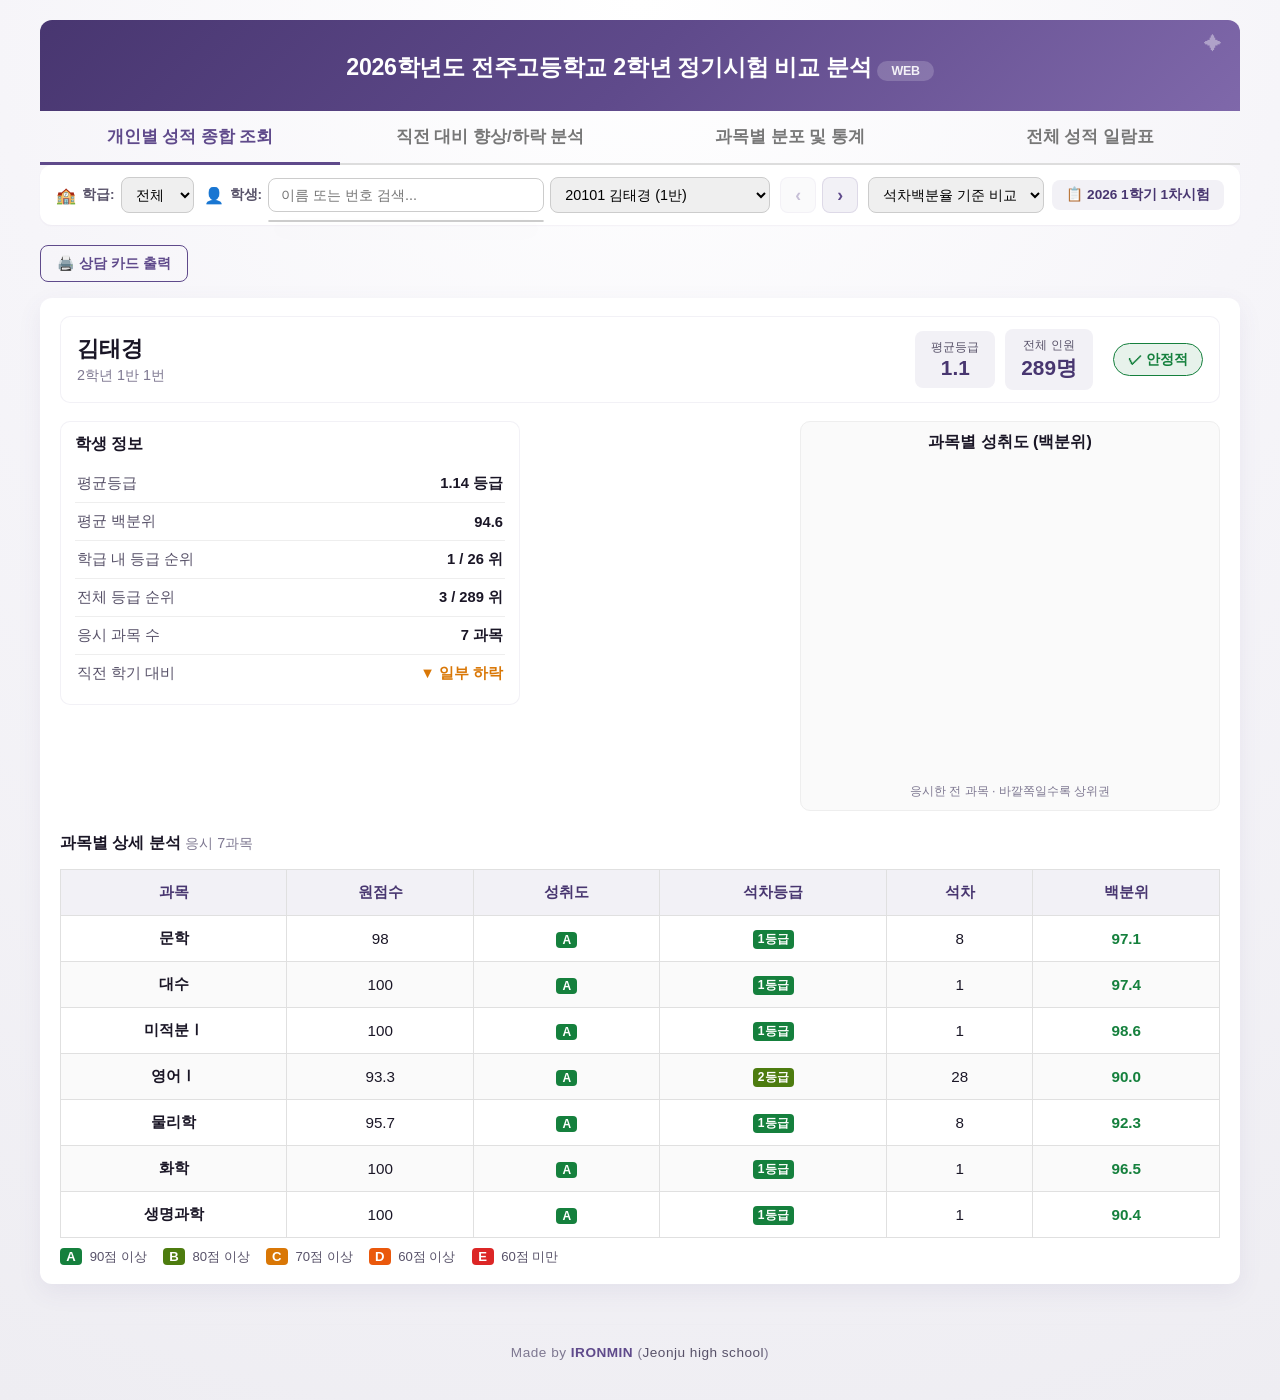
==== commit c47825c6: "Add files via upload" ====
--- a/2026.html
+++ b/2026.html
@@ -313,6 +313,7 @@
                 <button class="tab-btn active" onclick="switchTab(event,'tab1')">개인별 성적 종합 조회</button>
                 <button class="tab-btn" onclick="switchTab(event,'tab2')">직전 대비 향상/하락 분석</button>
                 <button class="tab-btn" onclick="switchTab(event,'tab3')">과목별 분포 및 통계</button>
+                <button class="tab-btn" onclick="switchTab(event,'tab4')">전체 성적 일람표</button>
             </div>
 
             <div class="controls">
@@ -486,7 +487,7 @@
                     </div>
                     <div class="chart-container">
                         <div class="chart-title">교과군별 변화 추이</div>
-                        <canvas id="barChart" style="box-sizing: border-box; display: block; height: 0px; width: 0px;" width="0" height="0"></canvas>
+                        <canvas id="barChart" style="box-sizing: border-box; display: block; height: 240px; width: 320px;" width="320" height="240"></canvas>
                     </div>
                 </div>
 
@@ -942,6 +943,58 @@
                 </table>
             </div>
 
+            <!-- 탭4: 전체 성적 일람표 -->
+            <div id="tab4" class="tab-content">
+                <div class="tab4-ctrl-panel" id="tab4CtrlPanel">
+                    <span class="tab4-ctrl-icon">📊</span>
+                    <span class="tab4-ctrl-label">교과군 선택:</span>
+                    <div class="tab4-chip-group" id="tab4ChipGroup">
+                        <button class="tab4-chip on" data-group="국어" onclick="toggleTab4Chip(this)">국어</button>
+                        <button class="tab4-chip on" data-group="수학" onclick="toggleTab4Chip(this)">수학</button>
+                        <button class="tab4-chip on" data-group="영어" onclick="toggleTab4Chip(this)">영어</button>
+                        <button class="tab4-chip on" data-group="사회" onclick="toggleTab4Chip(this)">사회</button>
+                        <button class="tab4-chip on" data-group="과학" onclick="toggleTab4Chip(this)">과학</button>
+                        <button class="tab4-chip" data-group="기타" onclick="toggleTab4Chip(this)">기타</button>
+                        <button class="tab4-chip tab4-chip-all" data-group="전체" onclick="toggleTab4All(this)">전체</button>
+                    </div>
+                </div>
+                <div class="tab4-sel-info" id="tab4SelInfo">ℹ️ 선택된 교과군: <span class="tab4-tag">국어</span> <span class="tab4-tag">수학</span> <span class="tab4-tag">영어</span> <span class="tab4-tag">사회</span> <span class="tab4-tag">과학</span> 기준 평균등급·백분위로 석차를 산출합니다.</div>
+                <div class="tab4-split-tables">
+                    <div class="tab4-half-panel">
+                        <div class="tab4-panel-hdr tab4-prev">
+                            <span>📘 직전 시험</span>
+                            <span class="tab4-exam-badge" id="tab4PrevLabel">2025 2학기 2차시험</span>
+                        </div>
+                        <div class="tab4-table-scroll">
+                            <table class="tab4-roster" id="tab4PrevTable">
+                                <thead><tr id="tab4PrevHead"><th style="width:36px;">석차</th><th style="width:52px;">학번</th><th style="width:56px;">이름</th><th>국어<br>평균등급</th><th>수학<br>평균등급</th><th>영어<br>평균등급</th><th>사회<br>평균등급</th><th>과학<br>평균등급</th><th>전체<br>평균등급</th><th>평균<br>백분위</th></tr></thead>
+                                <tbody><tr><td class="tab4-rank-col">1</td><td class="tab4-hakbun-col">20307</td><td class="tab4-name-col" title="박지현">박지현</td><td><span class="tab4-grade-badge tab4-g1">1.0</span></td><td><span class="tab4-grade-badge tab4-g1">1.0</span></td><td><span class="tab4-grade-badge tab4-g1">1.0</span></td><td><span class="tab4-grade-badge tab4-g1">1.0</span></td><td><span class="tab4-grade-badge tab4-g1">1.0</span></td><td><span class="tab4-grade-badge tab4-g1">1.0</span></td><td>98.0</td></tr><tr><td class="tab4-rank-col">1</td><td class="tab4-hakbun-col">21114</td><td class="tab4-name-col" title="신민관">신민관</td><td><span class="tab4-grade-badge tab4-g1">1.0</span></td><td><span class="tab4-grade-badge tab4-g1">1.0</span></td><td><span class="tab4-grade-badge tab4-g1">1.0</span></td><td><span class="tab4-grade-badge tab4-g1">1.0</span></td><td><span class="tab4-grade-badge tab4-g1">1.0</span></td><td><span class="tab4-grade-badge tab4-g1">1.0</span></td><td>97.9</td></tr><tr><td class="tab4-rank-col">1</td><td class="tab4-hakbun-col">20401</td><td class="tab4-name-col" title="고혁진">고혁진</td><td><span class="tab4-grade-badge tab4-g1">1.0</span></td><td><span class="tab4-grade-badge tab4-g1">1.0</span></td><td><span class="tab4-grade-badge tab4-g1">1.0</span></td><td><span class="tab4-grade-badge tab4-g1">1.0</span></td><td><span class="tab4-grade-badge tab4-g1">1.0</span></td><td><span class="tab4-grade-badge tab4-g1">1.0</span></td><td>96.7</td></tr><tr><td class="tab4-rank-col">1</td><td class="tab4-hakbun-col">20205</td><td class="tab4-name-col" title="류찬희">류찬희</td><td><span class="tab4-grade-badge tab4-g1">1.0</span></td><td><span class="tab4-grade-badge tab4-g1">1.0</span></td><td><span class="tab4-grade-badge tab4-g1">1.0</span></td><td><span class="tab4-grade-badge tab4-g1">1.0</span></td><td><span class="tab4-grade-badge tab4-g1">1.0</span></td><td><span class="tab4-grade-badge tab4-g1">1.0</span></td><td>96.7</td></tr><tr><td class="tab4-rank-col">1</td><td class="tab4-hakbun-col">20101</td><td class="tab4-name-col" title="김태경">김태경</td><td><span class="tab4-grade-badge tab4-g1">1.0</span></td><td><span class="tab4-grade-badge tab4-g1">1.0</span></td><td><span class="tab4-grade-badge tab4-g1">1.0</span></td><td><span class="tab4-grade-badge tab4-g1">1.0</span></td><td><span class="tab4-grade-badge tab4-g1">1.0</span></td><td><span class="tab4-grade-badge tab4-g1">1.0</span></td><td>95.9</td></tr><tr><td class="tab4-rank-col">1</td><td class="tab4-hakbun-col">20508</td><td class="tab4-name-col" title="박남주">박남주</td><td><span class="tab4-grade-badge tab4-g1">1.0</span></td><td><span class="tab4-grade-badge tab4-g1">1.0</span></td><td><span class="tab4-grade-badge tab4-g1">1.0</span></td><td><span class="tab4-grade-badge tab4-g1">1.0</span></td><td><span class="tab4-grade-badge tab4-g1">1.0</span></td><td><span class="tab4-grade-badge tab4-g1">1.0</span></td><td>95.9</td></tr><tr><td class="tab4-rank-col">1</td><td class="tab4-hakbun-col">20719</td><td class="tab4-name-col" title="이선재">이선재</td><td><span class="tab4-grade-badge tab4-g1">1.0</span></td><td><span class="tab4-grade-badge tab4-g1">1.0</span></td><td><span class="tab4-grade-badge tab4-g1">1.0</span></td><td><span class="tab4-grade-badge tab4-g1">1.0</span></td><td><span class="tab4-grade-badge tab4-g1">1.0</span></td><td><span class="tab4-grade-badge tab4-g1">1.0</span></td><td>95.5</td></tr><tr><td class="tab4-rank-col">1</td><td class="tab4-hakbun-col">20803</td><td class="tab4-name-col" title="구성모">구성모</td><td><span class="tab4-grade-badge tab4-g1">1.0</span></td><td><span class="tab4-grade-badge tab4-g1">1.0</span></td><td><span class="tab4-grade-badge tab4-g1">1.0</span></td><td><span class="tab4-grade-badge tab4-g1">1.0</span></td><td><span class="tab4-grade-badge tab4-g1">1.0</span></td><td><span class="tab4-grade-badge tab4-g1">1.0</span></td><td>95.5</td></tr><tr><td class="tab4-rank-col">9</td><td class="tab4-hakbun-col">21004</td><td class="tab4-name-col" title="김동준">김동준</td><td><span class="tab4-grade-badge tab4-g1">1.0</span></td><td><span class="tab4-grade-badge tab4-g1">1.0</span></td><td><span class="tab4-grade-badge tab4-g1">1.0</span></td><td><span class="tab4-grade-badge tab4-g2">1.5</span></td><td><span class="tab4-grade-badge tab4-g1">1.0</span></td><td><span class="tab4-grade-badge tab4-g1">1.2</span></td><td>96.3</td></tr><tr><td class="tab4-rank-col">9</td><td class="tab4-hakbun-col">20623</td><td class="tab4-name-col" title="최재원">최재원</td><td><span class="tab4-grade-badge tab4-g1">1.0</span></td><td><span class="tab4-grade-badge tab4-g1">1.0</span></td><td><span class="tab4-grade-badge tab4-g1">1.0</span></td><td><span class="tab4-grade-badge tab4-g2">1.5</span></td><td><span class="tab4-grade-badge tab4-g1">1.0</span></td><td><span class="tab4-grade-badge tab4-g1">1.2</span></td><td>94.2</td></tr><tr><td class="tab4-rank-col">9</td><td class="tab4-hakbun-col">20710</td><td class="tab4-name-col" title="김우준">김우준</td><td><span class="tab4-grade-badge tab4-g1">1.0</span></td><td><span class="tab4-grade-badge tab4-g1">1.0</span></td><td><span class="tab4-grade-badge tab4-g1">1.0</span></td><td><span class="tab4-grade-badge tab4-g1">1.0</span></td><td><span class="tab4-grade-badge tab4-g2">2.0</span></td><td><span class="tab4-grade-badge tab4-g1">1.2</span></td><td>93.2</td></tr><tr><td class="tab4-rank-col">9</td><td class="tab4-hakbun-col">21019</td><td class="tab4-name-col" title="장예준">장예준</td><td><span class="tab4-grade-badge tab4-g1">1.0</span></td><td><span class="tab4-grade-badge tab4-g1">1.0</span></td><td><span class="tab4-grade-badge tab4-g1">1.0</span></td><td><span class="tab4-grade-badge tab4-g2">1.5</span></td><td><span class="tab4-grade-badge tab4-g1">1.0</span></td><td><span class="tab4-grade-badge tab4-g1">1.2</span></td><td>92.0</td></tr><tr><td class="tab4-rank-col">13</td><td class="tab4-hakbun-col">20411</td><td class="tab4-name-col" title="김원무">김원무</td><td><span class="tab4-grade-badge tab4-g2">2.0</span></td><td><span class="tab4-grade-badge tab4-g1">1.0</span></td><td><span class="tab4-grade-badge tab4-g1">1.0</span></td><td><span class="tab4-grade-badge tab4-g2">1.5</span></td><td><span class="tab4-grade-badge tab4-g1">1.0</span></td><td><span class="tab4-grade-badge tab4-g1">1.3</span></td><td>91.6</td></tr><tr><td class="tab4-rank-col">13</td><td class="tab4-hakbun-col">20914</td><td class="tab4-name-col" title="이재현">이재현</td><td><span class="tab4-grade-badge tab4-g1">1.0</span></td><td><span class="tab4-grade-badge tab4-g1">1.0</span></td><td><span class="tab4-grade-badge tab4-g1">1.0</span></td><td><span class="tab4-grade-badge tab4-g2">2.0</span></td><td><span class="tab4-grade-badge tab4-g1">1.0</span></td><td><span class="tab4-grade-badge tab4-g1">1.3</span></td><td>91.5</td></tr><tr><td class="tab4-rank-col">13</td><td class="tab4-hakbun-col">20810</td><td class="tab4-name-col" title="성유현">성유현</td><td><span class="tab4-grade-badge tab4-g1">1.0</span></td><td><span class="tab4-grade-badge tab4-g1">1.0</span></td><td><span class="tab4-grade-badge tab4-g2">2.0</span></td><td><span class="tab4-grade-badge tab4-g2">1.5</span></td><td><span class="tab4-grade-badge tab4-g1">1.0</span></td><td><span class="tab4-grade-badge tab4-g1">1.3</span></td><td>90.1</td></tr><tr><td class="tab4-rank-col">13</td><td class="tab4-hakbun-col">20208</td><td class="tab4-name-col" title="변석현">변석현</td><td><span class="tab4-grade-badge tab4-g1">1.0</span></td><td><span class="tab4-grade-badge tab4-g2">2.0</span></td><td><span class="tab4-grade-badge tab4-g1">1.0</span></td><td><span class="tab4-grade-badge tab4-g2">1.5</span></td><td><span class="tab4-grade-badge tab4-g1">1.0</span></td><td><span class="tab4-grade-badge tab4-g1">1.3</span></td><td>89.6</td></tr><tr><td class="tab4-rank-col">13</td><td class="tab4-hakbun-col">20715</td><td class="tab4-name-col" title="성주완">성주완</td><td><span class="tab4-grade-badge tab4-g1">1.0</span></td><td><span class="tab4-grade-badge tab4-g1">1.0</span></td><td><span class="tab4-grade-badge tab4-g1">1.0</span></td><td><span class="tab4-grade-badge tab4-g2">2.0</span></td><td><span class="tab4-grade-badge tab4-g1">1.0</span></td><td><span class="tab4-grade-badge tab4-g1">1.3</span></td><td>89.5</td></tr><tr><td class="tab4-rank-col">13</td><td class="tab4-hakbun-col">20513</td><td class="tab4-name-col" title="신도윤">신도윤</td><td><span class="tab4-grade-badge tab4-g1">1.0</span></td><td><span class="tab4-grade-badge tab4-g1">1.0</span></td><td><span class="tab4-grade-badge tab4-g2">2.0</span></td><td><span class="tab4-grade-badge tab4-g1">1.0</span></td><td><span class="tab4-grade-badge tab4-g2">2.0</span></td><td><span class="tab4-grade-badge tab4-g1">1.3</span></td><td>89.2</td></tr><tr><td class="tab4-rank-col">13</td><td class="tab4-hakbun-col">20922</td><td class="tab4-name-col" title="채별담">채별담</td><td><span class="tab4-grade-badge tab4-g2">2.0</span></td><td><span class="tab4-grade-badge tab4-g1">1.0</span></td><td><span class="tab4-grade-badge tab4-g1">1.0</span></td><td><span class="tab4-grade-badge tab4-g1">1.0</span></td><td><span class="tab4-grade-badge tab4-g2">2.0</span></td><td><span class="tab4-grade-badge tab4-g1">1.3</span></td><td>88.8</td></tr><tr><td class="tab4-rank-col">13</td><td class="tab4-hakbun-col">20209</td><td class="tab4-name-col" title="양석주">양석주</td><td><span class="tab4-grade-badge tab4-g1">1.0</span></td><td><span class="tab4-grade-badge tab4-g1">1.0</span></td><td><span class="tab4-grade-badge tab4-g1">1.0</span></td><td><span class="tab4-grade-badge tab4-g2">2.0</span></td><td><span class="tab4-grade-badge tab4-g1">1.0</span></td><td><span class="tab4-grade-badge tab4-g1">1.3</span></td><td>88.7</td></tr><tr><td class="tab4-rank-col">21</td><td class="tab4-hakbun-col">20907</td><td class="tab4-name-col" title="박진우">박진우</td><td><span class="tab4-grade-badge tab4-g1">1.0</span></td><td><span class="tab4-grade-badge tab4-g2">2.0</span></td><td><span class="tab4-grade-badge tab4-g2">2.0</span></td><td><span class="tab4-grade-badge tab4-g1">1.0</span></td><td><span class="tab4-grade-badge tab4-g2">2.0</span></td><td><span class="tab4-grade-badge tab4-g2">1.5</span></td><td>90.3</td></tr><tr><td class="tab4-rank-col">21</td><td class="tab4-hakbun-col">21122</td><td class="tab4-name-col" title="임진형">임진형</td><td><span class="tab4-grade-badge tab4-g2">2.0</span></td><td><span class="tab4-grade-badge tab4-g2">2.0</span></td><td><span class="tab4-grade-badge tab4-g1">1.0</span></td><td><span class="tab4-grade-badge tab4-g2">1.5</span></td><td><span class="tab4-grade-badge tab4-g1">1.0</span></td><td><span class="tab4-grade-badge tab4-g2">1.5</span></td><td>88.4</td></tr><tr><td class="tab4-rank-col">21</td><td class="tab4-hakbun-col">21011</td><td class="tab4-name-col" title="박지후">박지후</td><td><span class="tab4-grade-badge tab4-g2">2.0</span></td><td><span class="tab4-grade-badge tab4-g2">2.0</span></td><td><span class="tab4-grade-badge tab4-g2">2.0</span></td><td><span class="tab4-grade-badge tab4-g1">1.0</span></td><td><span class="tab4-grade-badge tab4-g1">1.0</span></td><td><span class="tab4-grade-badge tab4-g2">1.5</span></td><td>87.9</td></tr><tr><td class="tab4-rank-col">21</td><td class="tab4-hakbun-col">20104</td><td class="tab4-name-col" title="박지용">박지용</td><td><span class="tab4-grade-badge tab4-g2">2.0</span></td><td><span class="tab4-grade-badge tab4-g1">1.0</span></td><td><span class="tab4-grade-badge tab4-g2">2.0</span></td><td><span class="tab4-grade-badge tab4-g2">1.5</span></td><td><span class="tab4-grade-badge tab4-g1">1.0</span></td><td><span class="tab4-grade-badge tab4-g2">1.5</span></td><td>86.0</td></tr><tr><td class="tab4-rank-col">21</td><td class="tab4-hakbun-col">20511</td><td class="tab4-name-col" title="박지성">박지성</td><td><span class="tab4-grade-badge tab4-g2">2.0</span></td><td><span class="tab4-grade-badge tab4-g2">2.0</span></td><td><span class="tab4-grade-badge tab4-g2">2.0</span></td><td><span class="tab4-grade-badge tab4-g1">1.0</span></td><td><span class="tab4-grade-badge tab4-g1">1.0</span></td><td><span class="tab4-grade-badge tab4-g2">1.5</span></td><td>85.9</td></tr><tr><td class="tab4-rank-col">21</td><td class="tab4-hakbun-col">20206</td><td class="tab4-name-col" title="박은찬">박은찬</td><td><span class="tab4-grade-badge tab4-g1">1.0</span></td><td><span class="tab4-grade-badge tab4-g2">2.0</span></td><td><span class="tab4-grade-badge tab4-g1">1.0</span></td><td><span class="tab4-grade-badge tab4-g2">2.0</span></td><td><span class="tab4-grade-badge tab4-g1">1.0</span></td><td><span class="tab4-grade-badge tab4-g2">1.5</span></td><td>84.9</td></tr><tr><td class="tab4-rank-col">27</td><td class="tab4-hakbun-col">21107</td><td class="tab4-name-col" title="김준호">김준호</td><td><span class="tab4-grade-badge tab4-g2">2.0</span></td><td><span class="tab4-grade-badge tab4-g2">2.0</span></td><td><span class="tab4-grade-badge tab4-g2">2.0</span></td><td><span class="tab4-grade-badge tab4-g1">1.0</span></td><td><span class="tab4-grade-badge tab4-g2">2.0</span></td><td><span class="tab4-grade-badge tab4-g2">1.7</span></td><td>88.6</td></tr><tr><td class="tab4-rank-col">27</td><td class="tab4-hakbun-col">20115</td><td class="tab4-name-col" title="이성준">이성준</td><td><span class="tab4-grade-badge tab4-g2">2.0</span></td><td><span class="tab4-grade-badge tab4-g1">1.0</span></td><td><span class="tab4-grade-badge tab4-g2">2.0</span></td><td><span class="tab4-grade-badge tab4-g2">1.5</span></td><td><span class="tab4-grade-badge tab4-g2">2.0</span></td><td><span class="tab4-grade-badge tab4-g2">1.7</span></td><td>87.9</td></tr><tr><td class="tab4-rank-col">27</td><td class="tab4-hakbun-col">20621</td><td class="tab4-name-col" title="조승우">조승우</td><td><span class="tab4-grade-badge tab4-g1">1.0</span></td><td><span class="tab4-grade-badge tab4-g2">2.0</span></td><td><span class="tab4-grade-badge tab4-g2">2.0</span></td><td><span class="tab4-grade-badge tab4-g2">2.0</span></td><td><span class="tab4-grade-badge tab4-g1">1.0</span></td><td><span class="tab4-grade-badge tab4-g2">1.7</span></td><td>86.5</td></tr><tr><td class="tab4-rank-col">27</td><td class="tab4-hakbun-col">20406</td><td class="tab4-name-col" title="김동욱">김동욱</td><td><span class="tab4-grade-badge tab4-g2">2.0</span></td><td><span class="tab4-grade-badge tab4-g1">1.0</span></td><td><span class="tab4-grade-badge tab4-g1">1.0</span></td><td><span class="tab4-grade-badge tab4-g2">2.0</span></td><td><span class="tab4-grade-badge tab4-g2">2.0</span></td><td><span class="tab4-grade-badge tab4-g2">1.7</span></td><td>83.9</td></tr><tr><td class="tab4-rank-col">27</td><td class="tab4-hakbun-col">21006</td><td class="tab4-name-col" title="김성진">김성진</td><td><span class="tab4-grade-badge tab4-g1">1.0</span></td><td><span class="tab4-grade-badge tab4-g3">3.0</span></td><td><span class="tab4-grade-badge tab4-g2">2.0</span></td><td><span class="tab4-grade-badge tab4-g1">1.0</span></td><td><span class="tab4-grade-badge tab4-g2">2.0</span></td><td><span class="tab4-grade-badge tab4-g2">1.7</span></td><td>83.6</td></tr><tr><td class="tab4-rank-col">27</td><td class="tab4-hakbun-col">20202</td><td class="tab4-name-col" title="김결">김결</td><td><span class="tab4-grade-badge tab4-g2">2.0</span></td><td><span class="tab4-grade-badge tab4-g1">1.0</span></td><td><span class="tab4-grade-badge tab4-g1">1.0</span></td><td><span class="tab4-grade-badge tab4-g3">2.5</span></td><td><span class="tab4-grade-badge tab4-g1">1.0</span></td><td><span class="tab4-grade-badge tab4-g2">1.7</span></td><td>82.7</td></tr><tr><td class="tab4-rank-col">27</td><td class="tab4-hakbun-col">20923</td><td class="tab4-name-col" title="최범준">최범준</td><td><span class="tab4-grade-badge tab4-g1">1.0</span></td><td><span class="tab4-grade-badge tab4-g2">2.0</span></td><td><span class="tab4-grade-badge tab4-g2">2.0</span></td><td><span class="tab4-grade-badge tab4-g2">1.5</span></td><td><span class="tab4-grade-badge tab4-g2">2.0</span></td><td><span class="tab4-grade-badge tab4-g2">1.7</span></td><td>82.0</td></tr><tr><td class="tab4-rank-col">27</td><td class="tab4-hakbun-col">21020</td><td class="tab4-name-col" title="장한중">장한중</td><td><span class="tab4-grade-badge tab4-g2">2.0</span></td><td><span class="tab4-grade-badge tab4-g1">1.0</span></td><td><span class="tab4-grade-badge tab4-g2">2.0</span></td><td><span class="tab4-grade-badge tab4-g2">1.5</span></td><td><span class="tab4-grade-badge tab4-g2">2.0</span></td><td><span class="tab4-grade-badge tab4-g2">1.7</span></td><td>81.9</td></tr><tr><td class="tab4-rank-col">35</td><td class="tab4-hakbun-col">21125</td><td class="tab4-name-col" title="황의진">황의진</td><td><span class="tab4-grade-badge tab4-g2">2.0</span></td><td><span class="tab4-grade-badge tab4-g2">2.0</span></td><td><span class="tab4-grade-badge tab4-g2">2.0</span></td><td><span class="tab4-grade-badge tab4-g2">1.5</span></td><td><span class="tab4-grade-badge tab4-g2">2.0</span></td><td><span class="tab4-grade-badge tab4-g2">1.8</span></td><td>86.4</td></tr><tr><td class="tab4-rank-col">35</td><td class="tab4-hakbun-col">20716</td><td class="tab4-name-col" title="양기준">양기준</td><td><span class="tab4-grade-badge tab4-g2">2.0</span></td><td><span class="tab4-grade-badge tab4-g2">2.0</span></td><td><span class="tab4-grade-badge tab4-g2">2.0</span></td><td><span class="tab4-grade-badge tab4-g2">1.5</span></td><td><span class="tab4-grade-badge tab4-g2">2.0</span></td><td><span class="tab4-grade-badge tab4-g2">1.8</span></td><td>84.5</td></tr><tr><td class="tab4-rank-col">35</td><td class="tab4-hakbun-col">20324</td><td class="tab4-name-col" title="한하준">한하준</td><td><span class="tab4-grade-badge tab4-g2">2.0</span></td><td><span class="tab4-grade-badge tab4-g2">2.0</span></td><td><span class="tab4-grade-badge tab4-g2">2.0</span></td><td><span class="tab4-grade-badge tab4-g2">1.5</span></td><td><span class="tab4-grade-badge tab4-g2">2.0</span></td><td><span class="tab4-grade-badge tab4-g2">1.8</span></td><td>83.6</td></tr><tr><td class="tab4-rank-col">35</td><td class="tab4-hakbun-col">20502</td><td class="tab4-name-col" title="김민수">김민수</td><td><span class="tab4-grade-badge tab4-g2">2.0</span></td><td><span class="tab4-grade-badge tab4-g2">2.0</span></td><td><span class="tab4-grade-badge tab4-g3">3.0</span></td><td><span class="tab4-grade-badge tab4-g2">1.5</span></td><td><span class="tab4-grade-badge tab4-g1">1.0</span></td><td><span class="tab4-grade-badge tab4-g2">1.8</span></td><td>81.5</td></tr><tr><td class="tab4-rank-col">35</td><td class="tab4-hakbun-col">20825</td><td class="tab4-name-col" title="장한결">장한결</td><td><span class="tab4-grade-badge tab4-g2">2.0</span></td><td><span class="tab4-grade-badge tab4-g2">2.0</span></td><td><span class="tab4-grade-badge tab4-g1">1.0</span></td><td><span class="tab4-grade-badge tab4-g2">1.5</span></td><td><span class="tab4-grade-badge tab4-g3">3.0</span></td><td><span class="tab4-grade-badge tab4-g2">1.8</span></td><td>80.7</td></tr><tr><td class="tab4-rank-col">35</td><td class="tab4-hakbun-col">20703</td><td class="tab4-name-col" title="강지훈">강지훈</td><td><span class="tab4-grade-badge tab4-g1">1.0</span></td><td><span class="tab4-grade-badge tab4-g3">3.0</span></td><td><span class="tab4-grade-badge tab4-g3">3.0</span></td><td><span class="tab4-grade-badge tab4-g1">1.0</span></td><td><span class="tab4-grade-badge tab4-g2">2.0</span></td><td><span class="tab4-grade-badge tab4-g2">1.8</span></td><td>79.5</td></tr><tr><td class="tab4-rank-col">35</td><td class="tab4-hakbun-col">20815</td><td class="tab4-name-col" title="양재연">양재연</td><td><span class="tab4-grade-badge tab4-g1">1.0</span></td><td><span class="tab4-grade-badge tab4-g2">2.0</span></td><td><span class="tab4-grade-badge tab4-g1">1.0</span></td><td><span class="tab4-grade-badge tab4-g2">2.0</span></td><td><span class="tab4-grade-badge tab4-g3">3.0</span></td><td><span class="tab4-grade-badge tab4-g2">1.8</span></td><td>78.8</td></tr><tr><td class="tab4-rank-col">35</td><td class="tab4-hakbun-col">20118</td><td class="tab4-name-col" title="이하준">이하준</td><td><span class="tab4-grade-badge tab4-g2">2.0</span></td><td><span class="tab4-grade-badge tab4-g3">3.0</span></td><td><span class="tab4-grade-badge tab4-g2">2.0</span></td><td><span class="tab4-grade-badge tab4-g1">1.0</span></td><td><span class="tab4-grade-badge tab4-g2">2.0</span></td><td><span class="tab4-grade-badge tab4-g2">1.8</span></td><td>77.0</td></tr><tr><td class="tab4-rank-col">43</td><td class="tab4-hakbun-col">21026</td><td class="tab4-name-col" title="홍인준">홍인준</td><td><span class="tab4-grade-badge tab4-g2">2.0</span></td><td><span class="tab4-grade-badge tab4-g2">2.0</span></td><td><span class="tab4-grade-badge tab4-g2">2.0</span></td><td><span class="tab4-grade-badge tab4-g2">2.0</span></td><td><span class="tab4-grade-badge tab4-g2">2.0</span></td><td><span class="tab4-grade-badge tab4-g2">2.0</span></td><td>80.6</td></tr><tr><td class="tab4-rank-col">43</td><td class="tab4-hakbun-col">20317</td><td class="tab4-name-col" title="이현호">이현호</td><td><span class="tab4-grade-badge tab4-g3">3.0</span></td><td><span class="tab4-grade-badge tab4-g2">2.0</span></td><td><span class="tab4-grade-badge tab4-g2">2.0</span></td><td><span class="tab4-grade-badge tab4-g2">1.5</span></td><td><span class="tab4-grade-badge tab4-g2">2.0</span></td><td><span class="tab4-grade-badge tab4-g2">2.0</span></td><td>80.1</td></tr><tr><td class="tab4-rank-col">43</td><td class="tab4-hakbun-col">20614</td><td class="tab4-name-col" title="유지호">유지호</td><td><span class="tab4-grade-badge tab4-g2">2.0</span></td><td><span class="tab4-grade-badge tab4-g2">2.0</span></td><td><span class="tab4-grade-badge tab4-g2">2.0</span></td><td><span class="tab4-grade-badge tab4-g2">2.0</span></td><td><span class="tab4-grade-badge tab4-g2">2.0</span></td><td><span class="tab4-grade-badge tab4-g2">2.0</span></td><td>79.0</td></tr><tr><td class="tab4-rank-col">43</td><td class="tab4-hakbun-col">20304</td><td class="tab4-name-col" title="김해준">김해준</td><td><span class="tab4-grade-badge tab4-g2">2.0</span></td><td><span class="tab4-grade-badge tab4-g2">2.0</span></td><td><span class="tab4-grade-badge tab4-g2">2.0</span></td><td><span class="tab4-grade-badge tab4-g3">2.5</span></td><td><span class="tab4-grade-badge tab4-g1">1.0</span></td><td><span class="tab4-grade-badge tab4-g2">2.0</span></td><td>78.5</td></tr><tr><td class="tab4-rank-col">43</td><td class="tab4-hakbun-col">20105</td><td class="tab4-name-col" title="박현수">박현수</td><td><span class="tab4-grade-badge tab4-g2">2.0</span></td><td><span class="tab4-grade-badge tab4-g2">2.0</span></td><td><span class="tab4-grade-badge tab4-g2">2.0</span></td><td><span class="tab4-grade-badge tab4-g2">2.0</span></td><td><span class="tab4-grade-badge tab4-g2">2.0</span></td><td><span class="tab4-grade-badge tab4-g2">2.0</span></td><td>78.0</td></tr><tr><td class="tab4-rank-col">43</td><td class="tab4-hakbun-col">20321</td><td class="tab4-name-col" title="정은찬">정은찬</td><td><span class="tab4-grade-badge tab4-g2">2.0</span></td><td><span class="tab4-grade-badge tab4-g2">2.0</span></td><td><span class="tab4-grade-badge tab4-g3">3.0</span></td><td><span class="tab4-grade-badge tab4-g2">1.5</span></td><td><span class="tab4-grade-badge tab4-g2">2.0</span></td><td><span class="tab4-grade-badge tab4-g2">2.0</span></td><td>77.9</td></tr><tr><td class="tab4-rank-col">43</td><td class="tab4-hakbun-col">20224</td><td class="tab4-name-col" title="차영훈">차영훈</td><td><span class="tab4-grade-badge tab4-g1">1.0</span></td><td><span class="tab4-grade-badge tab4-g2">2.0</span></td><td><span class="tab4-grade-badge tab4-g4">4.0</span></td><td><span class="tab4-grade-badge tab4-g2">2.0</span></td><td><span class="tab4-grade-badge tab4-g1">1.0</span></td><td><span class="tab4-grade-badge tab4-g2">2.0</span></td><td>77.6</td></tr><tr><td class="tab4-rank-col">43</td><td class="tab4-hakbun-col">20510</td><td class="tab4-name-col" title="박종민">박종민</td><td><span class="tab4-grade-badge tab4-g2">2.0</span></td><td><span class="tab4-grade-badge tab4-g1">1.0</span></td><td><span class="tab4-grade-badge tab4-g2">2.0</span></td><td><span class="tab4-grade-badge tab4-g3">2.5</span></td><td><span class="tab4-grade-badge tab4-g2">2.0</span></td><td><span class="tab4-grade-badge tab4-g2">2.0</span></td><td>77.3</td></tr><tr><td class="tab4-rank-col">43</td><td class="tab4-hakbun-col">20818</td><td class="tab4-name-col" title="윤동현">윤동현</td><td><span class="tab4-grade-badge tab4-g3">3.0</span></td><td><span class="tab4-grade-badge tab4-g1">1.0</span></td><td><span class="tab4-grade-badge tab4-g2">2.0</span></td><td><span class="tab4-grade-badge tab4-g2">2.0</span></td><td><span class="tab4-grade-badge tab4-g2">2.0</span></td><td><span class="tab4-grade-badge tab4-g2">2.0</span></td><td>77.1</td></tr><tr><td class="tab4-rank-col">43</td><td class="tab4-hakbun-col">20608</td><td class="tab4-name-col" title="서동천">서동천</td><td><span class="tab4-grade-badge tab4-g1">1.0</span></td><td><span class="tab4-grade-badge tab4-g3">3.0</span></td><td><span class="tab4-grade-badge tab4-g3">3.0</span></td><td><span class="tab4-grade-badge tab4-g1">1.0</span></td><td><span class="tab4-grade-badge tab4-g3">3.0</span></td><td><span class="tab4-grade-badge tab4-g2">2.0</span></td><td>75.5</td></tr><tr><td class="tab4-rank-col">43</td><td class="tab4-hakbun-col">20626</td><td class="tab4-name-col" title="황준상">황준상</td><td><span class="tab4-grade-badge tab4-g2">2.0</span></td><td><span class="tab4-grade-badge tab4-g1">1.0</span></td><td><span class="tab4-grade-badge tab4-g2">2.0</span></td><td><span class="tab4-grade-badge tab4-g3">2.5</span></td><td><span class="tab4-grade-badge tab4-g2">2.0</span></td><td><span class="tab4-grade-badge tab4-g2">2.0</span></td><td>74.5</td></tr><tr><td class="tab4-rank-col">43</td><td class="tab4-hakbun-col">20712</td><td class="tab4-name-col" title="김찬희">김찬희</td><td><span class="tab4-grade-badge tab4-g2">2.0</span></td><td><span class="tab4-grade-badge tab4-g2">2.0</span></td><td><span class="tab4-grade-badge tab4-g2">2.0</span></td><td><span class="tab4-grade-badge tab4-g2">1.5</span></td><td><span class="tab4-grade-badge tab4-g3">3.0</span></td><td><span class="tab4-grade-badge tab4-g2">2.0</span></td><td>74.3</td></tr><tr><td class="tab4-rank-col">43</td><td class="tab4-hakbun-col">20303</td><td class="tab4-name-col" title="김진명">김진명</td><td><span class="tab4-grade-badge tab4-g2">2.0</span></td><td><span class="tab4-grade-badge tab4-g2">2.0</span></td><td><span class="tab4-grade-badge tab4-g3">3.0</span></td><td><span class="tab4-grade-badge tab4-g2">1.5</span></td><td><span class="tab4-grade-badge tab4-g2">2.0</span></td><td><span class="tab4-grade-badge tab4-g2">2.0</span></td><td>74.1</td></tr><tr><td class="tab4-rank-col">43</td><td class="tab4-hakbun-col">21003</td><td class="tab4-name-col" title="김건호">김건호</td><td><span class="tab4-grade-badge tab4-g1">1.0</span></td><td><span class="tab4-grade-badge tab4-g2">2.0</span></td><td><span class="tab4-grade-badge tab4-g2">2.0</span></td><td><span class="tab4-grade-badge tab4-g3">2.5</span></td><td><span class="tab4-grade-badge tab4-g2">2.0</span></td><td><span class="tab4-grade-badge tab4-g2">2.0</span></td><td>73.7</td></tr><tr><td class="tab4-rank-col">43</td><td class="tab4-hakbun-col">20402</td><td class="tab4-name-col" title="국지원">국지원</td><td><span class="tab4-grade-badge tab4-g2">2.0</span></td><td><span class="tab4-grade-badge tab4-g3">3.0</span></td><td><span class="tab4-grade-badge tab4-g2">2.0</span></td><td><span class="tab4-grade-badge tab4-g2">1.5</span></td><td><span class="tab4-grade-badge tab4-g2">2.0</span></td><td><span class="tab4-grade-badge tab4-g2">2.0</span></td><td>73.5</td></tr><tr><td class="tab4-rank-col">58</td><td class="tab4-hakbun-col">20416</td><td class="tab4-name-col" title="소현우">소현우</td><td><span class="tab4-grade-badge tab4-g2">2.0</span></td><td><span class="tab4-grade-badge tab4-g2">2.0</span></td><td><span class="tab4-grade-badge tab4-g2">2.0</span></td><td><span class="tab4-grade-badge tab4-g3">2.5</span></td><td><span class="tab4-grade-badge tab4-g2">2.0</span></td><td><span class="tab4-grade-badge tab4-g2">2.2</span></td><td>78.5</td></tr><tr><td class="tab4-rank-col">58</td><td class="tab4-hakbun-col">20919</td><td class="tab4-name-col" title="조무겸">조무겸</td><td><span class="tab4-grade-badge tab4-g3">3.0</span></td><td><span class="tab4-grade-badge tab4-g2">2.0</span></td><td><span class="tab4-grade-badge tab4-g2">2.0</span></td><td><span class="tab4-grade-badge tab4-g2">2.0</span></td><td><span class="tab4-grade-badge tab4-g2">2.0</span></td><td><span class="tab4-grade-badge tab4-g2">2.2</span></td><td>77.6</td></tr><tr><td class="tab4-rank-col">58</td><td class="tab4-hakbun-col">20917</td><td class="tab4-name-col" title="이초인">이초인</td><td><span class="tab4-grade-badge tab4-g2">2.0</span></td><td><span class="tab4-grade-badge tab4-g2">2.0</span></td><td><span class="tab4-grade-badge tab4-g2">2.0</span></td><td><span class="tab4-grade-badge tab4-g3">2.5</span></td><td><span class="tab4-grade-badge tab4-g2">2.0</span></td><td><span class="tab4-grade-badge tab4-g2">2.2</span></td><td>76.3</td></tr><tr><td class="tab4-rank-col">58</td><td class="tab4-hakbun-col">20613</td><td class="tab4-name-col" title="유종현">유종현</td><td><span class="tab4-grade-badge tab4-g2">2.0</span></td><td><span class="tab4-grade-badge tab4-g2">2.0</span></td><td><span class="tab4-grade-badge tab4-g2">2.0</span></td><td><span class="tab4-grade-badge tab4-g3">2.5</span></td><td><span class="tab4-grade-badge tab4-g2">2.0</span></td><td><span class="tab4-grade-badge tab4-g2">2.2</span></td><td>76.2</td></tr><tr><td class="tab4-rank-col">58</td><td class="tab4-hakbun-col">21117</td><td class="tab4-name-col" title="오건호">오건호</td><td><span class="tab4-grade-badge tab4-g2">2.0</span></td><td><span class="tab4-grade-badge tab4-g2">2.0</span></td><td><span class="tab4-grade-badge tab4-g3">3.0</span></td><td><span class="tab4-grade-badge tab4-g2">2.0</span></td><td><span class="tab4-grade-badge tab4-g2">2.0</span></td><td><span class="tab4-grade-badge tab4-g2">2.2</span></td><td>75.0</td></tr><tr><td class="tab4-rank-col">58</td><td class="tab4-hakbun-col">20612</td><td class="tab4-name-col" title="유성민">유성민</td><td><span class="tab4-grade-badge tab4-g2">2.0</span></td><td><span class="tab4-grade-badge tab4-g2">2.0</span></td><td><span class="tab4-grade-badge tab4-g3">3.0</span></td><td><span class="tab4-grade-badge tab4-g2">2.0</span></td><td><span class="tab4-grade-badge tab4-g2">2.0</span></td><td><span class="tab4-grade-badge tab4-g2">2.2</span></td><td>74.3</td></tr><tr><td class="tab4-rank-col">58</td><td class="tab4-hakbun-col">20122</td><td class="tab4-name-col" title="조현진">조현진</td><td><span class="tab4-grade-badge tab4-g3">3.0</span></td><td><span class="tab4-grade-badge tab4-g2">2.0</span></td><td><span class="tab4-grade-badge tab4-g2">2.0</span></td><td><span class="tab4-grade-badge tab4-g2">2.0</span></td><td><span class="tab4-grade-badge tab4-g2">2.0</span></td><td><span class="tab4-grade-badge tab4-g2">2.2</span></td><td>73.8</td></tr><tr><td class="tab4-rank-col">58</td><td class="tab4-hakbun-col">20802</td><td class="tab4-name-col" title="곽대은">곽대은</td><td><span class="tab4-grade-badge tab4-g2">2.0</span></td><td><span class="tab4-grade-badge tab4-g2">2.0</span></td><td><span class="tab4-grade-badge tab4-g2">2.0</span></td><td><span class="tab4-grade-badge tab4-g3">2.5</span></td><td><span class="tab4-grade-badge tab4-g2">2.0</span></td><td><span class="tab4-grade-badge tab4-g2">2.2</span></td><td>73.6</td></tr><tr><td class="tab4-rank-col">58</td><td class="tab4-hakbun-col">20220</td><td class="tab4-name-col" title="정민찬">정민찬</td><td><span class="tab4-grade-badge tab4-g2">2.0</span></td><td><span class="tab4-grade-badge tab4-g3">3.0</span></td><td><span class="tab4-grade-badge tab4-g2">2.0</span></td><td><span class="tab4-grade-badge tab4-g3">2.5</span></td><td><span class="tab4-grade-badge tab4-g1">1.0</span></td><td><span class="tab4-grade-badge tab4-g2">2.2</span></td><td>73.5</td></tr><tr><td class="tab4-rank-col">58</td><td class="tab4-hakbun-col">20723</td><td class="tab4-name-col" title="정성욱">정성욱</td><td><span class="tab4-grade-badge tab4-g2">2.0</span></td><td><span class="tab4-grade-badge tab4-g2">2.0</span></td><td><span class="tab4-grade-badge tab4-g2">2.0</span></td><td><span class="tab4-grade-badge tab4-g3">2.5</span></td><td><span class="tab4-grade-badge tab4-g2">2.0</span></td><td><span class="tab4-grade-badge tab4-g2">2.2</span></td><td>72.7</td></tr><tr><td class="tab4-rank-col">58</td><td class="tab4-hakbun-col">20305</td><td class="tab4-name-col" title="노성찬">노성찬</td><td><span class="tab4-grade-badge tab4-g2">2.0</span></td><td><span class="tab4-grade-badge tab4-g3">3.0</span></td><td><span class="tab4-grade-badge tab4-g2">2.0</span></td><td><span class="tab4-grade-badge tab4-g2">2.0</span></td><td><span class="tab4-grade-badge tab4-g2">2.0</span></td><td><span class="tab4-grade-badge tab4-g2">2.2</span></td><td>72.0</td></tr><tr><td class="tab4-rank-col">58</td><td class="tab4-hakbun-col">21025</td><td class="tab4-name-col" title="하승훈">하승훈</td><td><span class="tab4-grade-badge tab4-g1">1.0</span></td><td><span class="tab4-grade-badge tab4-g3">3.0</span></td><td><span class="tab4-grade-badge tab4-g2">2.0</span></td><td><span class="tab4-grade-badge tab4-g2">2.0</span></td><td><span class="tab4-grade-badge tab4-g3">3.0</span></td><td><span class="tab4-grade-badge tab4-g2">2.2</span></td><td>71.9</td></tr><tr><td class="tab4-rank-col">58</td><td class="tab4-hakbun-col">20424</td><td class="tab4-name-col" title="한성원">한성원</td><td><span class="tab4-grade-badge tab4-g3">3.0</span></td><td><span class="tab4-grade-badge tab4-g2">2.0</span></td><td><span class="tab4-grade-badge tab4-g2">2.0</span></td><td><span class="tab4-grade-badge tab4-g2">2.0</span></td><td><span class="tab4-grade-badge tab4-g2">2.0</span></td><td><span class="tab4-grade-badge tab4-g2">2.2</span></td><td>71.0</td></tr><tr><td class="tab4-rank-col">58</td><td class="tab4-hakbun-col">20604</td><td class="tab4-name-col" title="박지수">박지수</td><td><span class="tab4-grade-badge tab4-g1">1.0</span></td><td><span class="tab4-grade-badge tab4-g2">2.0</span></td><td><span class="tab4-grade-badge tab4-g3">3.0</span></td><td><span class="tab4-grade-badge tab4-g3">2.5</span></td><td><span class="tab4-grade-badge tab4-g2">2.0</span></td><td><span class="tab4-grade-badge tab4-g2">2.2</span></td><td>67.8</td></tr><tr><td class="tab4-rank-col">72</td><td class="tab4-hakbun-col">21115</td><td class="tab4-name-col" title="안세진">안세진</td><td><span class="tab4-grade-badge tab4-g3">3.0</span></td><td><span class="tab4-grade-badge tab4-g3">3.0</span></td><td><span class="tab4-grade-badge tab4-g2">2.0</span></td><td><span class="tab4-grade-badge tab4-g2">2.0</span></td><td><span class="tab4-grade-badge tab4-g2">2.0</span></td><td><span class="tab4-grade-badge tab4-g2">2.3</span></td><td>75.8</td></tr><tr><td class="tab4-rank-col">72</td><td class="tab4-hakbun-col">21110</td><td class="tab4-name-col" title="박준완">박준완</td><td><span class="tab4-grade-badge tab4-g2">2.0</span></td><td><span class="tab4-grade-badge tab4-g2">2.0</span></td><td><span class="tab4-grade-badge tab4-g3">3.0</span></td><td><span class="tab4-grade-badge tab4-g2">2.0</span></td><td><span class="tab4-grade-badge tab4-g3">3.0</span></td><td><span class="tab4-grade-badge tab4-g2">2.3</span></td><td>72.7</td></tr><tr><td class="tab4-rank-col">72</td><td class="tab4-hakbun-col">20421</td><td class="tab4-name-col" title="전경찬">전경찬</td><td><span class="tab4-grade-badge tab4-g2">2.0</span></td><td><span class="tab4-grade-badge tab4-g3">3.0</span></td><td><span class="tab4-grade-badge tab4-g3">3.0</span></td><td><span class="tab4-grade-badge tab4-g2">2.0</span></td><td><span class="tab4-grade-badge tab4-g2">2.0</span></td><td><span class="tab4-grade-badge tab4-g2">2.3</span></td><td>72.0</td></tr><tr><td class="tab4-rank-col">72</td><td class="tab4-hakbun-col">21123</td><td class="tab4-name-col" title="최운">최운</td><td><span class="tab4-grade-badge tab4-g2">2.0</span></td><td><span class="tab4-grade-badge tab4-g2">2.0</span></td><td><span class="tab4-grade-badge tab4-g2">2.0</span></td><td><span class="tab4-grade-badge tab4-g3">2.5</span></td><td><span class="tab4-grade-badge tab4-g3">3.0</span></td><td><span class="tab4-grade-badge tab4-g2">2.3</span></td><td>71.8</td></tr><tr><td class="tab4-rank-col">72</td><td class="tab4-hakbun-col">20417</td><td class="tab4-name-col" title="송강수">송강수</td><td><span class="tab4-grade-badge tab4-g2">2.0</span></td><td><span class="tab4-grade-badge tab4-g3">3.0</span></td><td><span class="tab4-grade-badge tab4-g2">2.0</span></td><td><span class="tab4-grade-badge tab4-g3">2.5</span></td><td><span class="tab4-grade-badge tab4-g2">2.0</span></td><td><span class="tab4-grade-badge tab4-g2">2.3</span></td><td>70.8</td></tr><tr><td class="tab4-rank-col">72</td><td class="tab4-hakbun-col">20517</td><td class="tab4-name-col" title="유선민">유선민</td><td><span class="tab4-grade-badge tab4-g2">2.0</span></td><td><span class="tab4-grade-badge tab4-g2">2.0</span></td><td><span class="tab4-grade-badge tab4-g1">1.0</span></td><td><span class="tab4-grade-badge tab4-g3">3.0</span></td><td><span class="tab4-grade-badge tab4-g3">3.0</span></td><td><span class="tab4-grade-badge tab4-g2">2.3</span></td><td>69.9</td></tr><tr><td class="tab4-rank-col">72</td><td class="tab4-hakbun-col">20219</td><td class="tab4-name-col" title="장준환">장준환</td><td><span class="tab4-grade-badge tab4-g3">3.0</span></td><td><span class="tab4-grade-badge tab4-g2">2.0</span></td><td><span class="tab4-grade-badge tab4-g3">3.0</span></td><td><span class="tab4-grade-badge tab4-g3">2.5</span></td><td><span class="tab4-grade-badge tab4-g1">1.0</span></td><td><span class="tab4-grade-badge tab4-g2">2.3</span></td><td>69.8</td></tr><tr><td class="tab4-rank-col">72</td><td class="tab4-hakbun-col">21101</td><td class="tab4-name-col" title="강민규">강민규</td><td><span class="tab4-grade-badge tab4-g2">2.0</span></td><td><span class="tab4-grade-badge tab4-g1">1.0</span></td><td><span class="tab4-grade-badge tab4-g2">2.0</span></td><td><span class="tab4-grade-badge tab4-g3">3.0</span></td><td><span class="tab4-grade-badge tab4-g3">3.0</span></td><td><span class="tab4-grade-badge tab4-g2">2.3</span></td><td>69.1</td></tr><tr><td class="tab4-rank-col">72</td><td class="tab4-hakbun-col">20121</td><td class="tab4-name-col" title="전수우">전수우</td><td><span class="tab4-grade-badge tab4-g2">2.0</span></td><td><span class="tab4-grade-badge tab4-g3">3.0</span></td><td><span class="tab4-grade-badge tab4-g2">2.0</span></td><td><span class="tab4-grade-badge tab4-g2">2.0</span></td><td><span class="tab4-grade-badge tab4-g3">3.0</span></td><td><span class="tab4-grade-badge tab4-g2">2.3</span></td><td>67.6</td></tr><tr><td class="tab4-rank-col">72</td><td class="tab4-hakbun-col">20523</td><td class="tab4-name-col" title="임건우">임건우</td><td><span class="tab4-grade-badge tab4-g2">2.0</span></td><td><span class="tab4-grade-badge tab4-g3">3.0</span></td><td><span class="tab4-grade-badge tab4-g3">3.0</span></td><td><span class="tab4-grade-badge tab4-g2">1.5</span></td><td><span class="tab4-grade-badge tab4-g3">3.0</span></td><td><span class="tab4-grade-badge tab4-g2">2.3</span></td><td>67.3</td></tr><tr><td class="tab4-rank-col">72</td><td class="tab4-hakbun-col">20816</td><td class="tab4-name-col" title="양홍석">양홍석</td><td><span class="tab4-grade-badge tab4-g2">2.0</span></td><td><span class="tab4-grade-badge tab4-g3">3.0</span></td><td><span class="tab4-grade-badge tab4-g3">3.0</span></td><td><span class="tab4-grade-badge tab4-g2">2.0</span></td><td><span class="tab4-grade-badge tab4-g2">2.0</span></td><td><span class="tab4-grade-badge tab4-g2">2.3</span></td><td>66.1</td></tr><tr><td class="tab4-rank-col">72</td><td class="tab4-hakbun-col">21118</td><td class="tab4-name-col" title="오준">오준</td><td><span class="tab4-grade-badge tab4-g3">3.0</span></td><td><span class="tab4-grade-badge tab4-g2">2.0</span></td><td><span class="tab4-grade-badge tab4-g2">2.0</span></td><td><span class="tab4-grade-badge tab4-g3">3.0</span></td><td><span class="tab4-grade-badge tab4-g1">1.0</span></td><td><span class="tab4-grade-badge tab4-g2">2.3</span></td><td>65.2</td></tr><tr><td class="tab4-rank-col">72</td><td class="tab4-hakbun-col">20601</td><td class="tab4-name-col" title="국현호">국현호</td><td><span class="tab4-grade-badge tab4-g3">3.0</span></td><td><span class="tab4-grade-badge tab4-g3">3.0</span></td><td><span class="tab4-grade-badge tab4-g3">3.0</span></td><td><span class="tab4-grade-badge tab4-g2">2.0</span></td><td><span class="tab4-grade-badge tab4-g1">1.0</span></td><td><span class="tab4-grade-badge tab4-g2">2.3</span></td><td>62.1</td></tr><tr><td class="tab4-rank-col">85</td><td class="tab4-hakbun-col">20908</td><td class="tab4-name-col" title="박희준">박희준</td><td><span class="tab4-grade-badge tab4-g3">3.0</span></td><td><span class="tab4-grade-badge tab4-g2">2.0</span></td><td><span class="tab4-grade-badge tab4-g3">3.0</span></td><td><span class="tab4-grade-badge tab4-g3">2.5</span></td><td><span class="tab4-grade-badge tab4-g2">2.0</span></td><td><span class="tab4-grade-badge tab4-g3">2.5</span></td><td>70.2</td></tr><tr><td class="tab4-rank-col">85</td><td class="tab4-hakbun-col">20904</td><td class="tab4-name-col" title="김주완">김주완</td><td><span class="tab4-grade-badge tab4-g2">2.0</span></td><td><span class="tab4-grade-badge tab4-g4">4.0</span></td><td><span class="tab4-grade-badge tab4-g3">3.0</span></td><td><span class="tab4-grade-badge tab4-g2">2.0</span></td><td><span class="tab4-grade-badge tab4-g2">2.0</span></td><td><span class="tab4-grade-badge tab4-g3">2.5</span></td><td>68.9</td></tr><tr><td class="tab4-rank-col">85</td><td class="tab4-hakbun-col">20506</td><td class="tab4-name-col" title="김진영">김진영</td><td><span class="tab4-grade-badge tab4-g3">3.0</span></td><td><span class="tab4-grade-badge tab4-g3">3.0</span></td><td><span class="tab4-grade-badge tab4-g3">3.0</span></td><td><span class="tab4-grade-badge tab4-g2">2.0</span></td><td><span class="tab4-grade-badge tab4-g2">2.0</span></td><td><span class="tab4-grade-badge tab4-g3">2.5</span></td><td>68.8</td></tr><tr><td class="tab4-rank-col">85</td><td class="tab4-hakbun-col">21108</td><td class="tab4-name-col" title="김태훈">김태훈</td><td><span class="tab4-grade-badge tab4-g3">3.0</span></td><td><span class="tab4-grade-badge tab4-g2">2.0</span></td><td><span class="tab4-grade-badge tab4-g2">2.0</span></td><td><span class="tab4-grade-badge tab4-g3">3.0</span></td><td><span class="tab4-grade-badge tab4-g2">2.0</span></td><td><span class="tab4-grade-badge tab4-g3">2.5</span></td><td>67.7</td></tr><tr><td class="tab4-rank-col">85</td><td class="tab4-hakbun-col">20404</td><td class="tab4-name-col" title="김강진">김강진</td><td><span class="tab4-grade-badge tab4-g3">3.0</span></td><td><span class="tab4-grade-badge tab4-g2">2.0</span></td><td><span class="tab4-grade-badge tab4-g2">2.0</span></td><td><span class="tab4-grade-badge tab4-g3">2.5</span></td><td><span class="tab4-grade-badge tab4-g3">3.0</span></td><td><span class="tab4-grade-badge tab4-g3">2.5</span></td><td>66.9</td></tr><tr><td class="tab4-rank-col">85</td><td class="tab4-hakbun-col">20309</td><td class="tab4-name-col" title="송승우">송승우</td><td><span class="tab4-grade-badge tab4-g2">2.0</span></td><td><span class="tab4-grade-badge tab4-g3">3.0</span></td><td><span class="tab4-grade-badge tab4-g3">3.0</span></td><td><span class="tab4-grade-badge tab4-g2">2.0</span></td><td><span class="tab4-grade-badge tab4-g3">3.0</span></td><td><span class="tab4-grade-badge tab4-g3">2.5</span></td><td>65.5</td></tr><tr><td class="tab4-rank-col">85</td><td class="tab4-hakbun-col">20108</td><td class="tab4-name-col" title="서준희">서준희</td><td><span class="tab4-grade-badge tab4-g3">3.0</span></td><td><span class="tab4-grade-badge tab4-g2">2.0</span></td><td><span class="tab4-grade-badge tab4-g3">3.0</span></td><td><span class="tab4-grade-badge tab4-g3">2.5</span></td><td><span class="tab4-grade-badge tab4-g2">2.0</span></td><td><span class="tab4-grade-badge tab4-g3">2.5</span></td><td>65.0</td></tr><tr><td class="tab4-rank-col">85</td><td class="tab4-hakbun-col">20720</td><td class="tab4-name-col" title="이율건">이율건</td><td><span class="tab4-grade-badge tab4-g3">3.0</span></td><td><span class="tab4-grade-badge tab4-g2">2.0</span></td><td><span class="tab4-grade-badge tab4-g2">2.0</span></td><td><span class="tab4-grade-badge tab4-g3">3.0</span></td><td><span class="tab4-grade-badge tab4-g2">2.0</span></td><td><span class="tab4-grade-badge tab4-g3">2.5</span></td><td>64.6</td></tr><tr><td class="tab4-rank-col">85</td><td class="tab4-hakbun-col">20226</td><td class="tab4-name-col" title="최현우">최현우</td><td><span class="tab4-grade-badge tab4-g2">2.0</span></td><td><span class="tab4-grade-badge tab4-g2">2.0</span></td><td><span class="tab4-grade-badge tab4-g3">3.0</span></td><td><span class="tab4-grade-badge tab4-g3">2.5</span></td><td><span class="tab4-grade-badge tab4-g3">3.0</span></td><td><span class="tab4-grade-badge tab4-g3">2.5</span></td><td>64.6</td></tr><tr><td class="tab4-rank-col">85</td><td class="tab4-hakbun-col">20624</td><td class="tab4-name-col" title="최주호">최주호</td><td><span class="tab4-grade-badge tab4-g2">2.0</span></td><td><span class="tab4-grade-badge tab4-g2">2.0</span></td><td><span class="tab4-grade-badge tab4-g2">2.0</span></td><td><span class="tab4-grade-badge tab4-g3">3.0</span></td><td><span class="tab4-grade-badge tab4-g3">3.0</span></td><td><span class="tab4-grade-badge tab4-g3">2.5</span></td><td>64.5</td></tr><tr><td class="tab4-rank-col">85</td><td class="tab4-hakbun-col">21013</td><td class="tab4-name-col" title="박해솔">박해솔</td><td><span class="tab4-grade-badge tab4-g3">3.0</span></td><td><span class="tab4-grade-badge tab4-g2">2.0</span></td><td><span class="tab4-grade-badge tab4-g3">3.0</span></td><td><span class="tab4-grade-badge tab4-g3">2.5</span></td><td><span class="tab4-grade-badge tab4-g2">2.0</span></td><td><span class="tab4-grade-badge tab4-g3">2.5</span></td><td>64.4</td></tr><tr><td class="tab4-rank-col">85</td><td class="tab4-hakbun-col">20103</td><td class="tab4-name-col" title="박윤성">박윤성</td><td><span class="tab4-grade-badge tab4-g2">2.0</span></td><td><span class="tab4-grade-badge tab4-g3">3.0</span></td><td><span class="tab4-grade-badge tab4-g2">2.0</span></td><td><span class="tab4-grade-badge tab4-g3">3.0</span></td><td><span class="tab4-grade-badge tab4-g2">2.0</span></td><td><span class="tab4-grade-badge tab4-g3">2.5</span></td><td>64.0</td></tr><tr><td class="tab4-rank-col">85</td><td class="tab4-hakbun-col">20713</td><td class="tab4-name-col" title="박서진">박서진</td><td><span class="tab4-grade-badge tab4-g2">2.0</span></td><td><span class="tab4-grade-badge tab4-g3">3.0</span></td><td><span class="tab4-grade-badge tab4-g3">3.0</span></td><td><span class="tab4-grade-badge tab4-g3">2.5</span></td><td><span class="tab4-grade-badge tab4-g2">2.0</span></td><td><span class="tab4-grade-badge tab4-g3">2.5</span></td><td>63.9</td></tr><tr><td class="tab4-rank-col">85</td><td class="tab4-hakbun-col">20125</td><td class="tab4-name-col" title="최진영">최진영</td><td><span class="tab4-grade-badge tab4-g2">2.0</span></td><td><span class="tab4-grade-badge tab4-g3">3.0</span></td><td><span class="tab4-grade-badge tab4-g4">4.0</span></td><td><span class="tab4-grade-badge tab4-g2">2.0</span></td><td><span class="tab4-grade-badge tab4-g2">2.0</span></td><td><span class="tab4-grade-badge tab4-g3">2.5</span></td><td>63.8</td></tr><tr><td class="tab4-rank-col">85</td><td class="tab4-hakbun-col">20306</td><td class="tab4-name-col" title="박도연">박도연</td><td><span class="tab4-grade-badge tab4-g2">2.0</span></td><td><span class="tab4-grade-badge tab4-g3">3.0</span></td><td><span class="tab4-grade-badge tab4-g2">2.0</span></td><td><span class="tab4-grade-badge tab4-g3">2.5</span></td><td><span class="tab4-grade-badge tab4-g3">3.0</span></td><td><span class="tab4-grade-badge tab4-g3">2.5</span></td><td>63.6</td></tr><tr><td class="tab4-rank-col">85</td><td class="tab4-hakbun-col">21001</td><td class="tab4-name-col" title="강지우">강지우</td><td><span class="tab4-grade-badge tab4-g2">2.0</span></td><td><span class="tab4-grade-badge tab4-g3">3.0</span></td><td><span class="tab4-grade-badge tab4-g3">3.0</span></td><td><span class="tab4-grade-badge tab4-g2">2.0</span></td><td><span class="tab4-grade-badge tab4-g3">3.0</span></td><td><span class="tab4-grade-badge tab4-g3">2.5</span></td><td>63.1</td></tr><tr><td class="tab4-rank-col">85</td><td class="tab4-hakbun-col">20410</td><td class="tab4-name-col" title="김시헌">김시헌</td><td><span class="tab4-grade-badge tab4-g2">2.0</span></td><td><span class="tab4-grade-badge tab4-g3">3.0</span></td><td><span class="tab4-grade-badge tab4-g1">1.0</span></td><td><span class="tab4-grade-badge tab4-g3">3.0</span></td><td><span class="tab4-grade-badge tab4-g3">3.0</span></td><td><span class="tab4-grade-badge tab4-g3">2.5</span></td><td>63.1</td></tr><tr><td class="tab4-rank-col">85</td><td class="tab4-hakbun-col">20924</td><td class="tab4-name-col" title="최아진">최아진</td><td><span class="tab4-grade-badge tab4-g3">3.0</span></td><td><span class="tab4-grade-badge tab4-g2">2.0</span></td><td><span class="tab4-grade-badge tab4-g3">3.0</span></td><td><span class="tab4-grade-badge tab4-g3">2.5</span></td><td><span class="tab4-grade-badge tab4-g2">2.0</span></td><td><span class="tab4-grade-badge tab4-g3">2.5</span></td><td>60.2</td></tr><tr><td class="tab4-rank-col">85</td><td class="tab4-hakbun-col">20920</td><td class="tab4-name-col" title="조예성">조예성</td><td><span class="tab4-grade-badge tab4-g2">2.0</span></td><td><span class="tab4-grade-badge tab4-g1">1.0</span></td><td><span class="tab4-grade-badge tab4-g3">3.0</span></td><td><span class="tab4-grade-badge tab4-g3">3.0</span></td><td><span class="tab4-grade-badge tab4-g3">3.0</span></td><td><span class="tab4-grade-badge tab4-g3">2.5</span></td><td>58.6</td></tr><tr><td class="tab4-rank-col">85</td><td class="tab4-hakbun-col">20727</td><td class="tab4-name-col" title="황유찬">황유찬</td><td><span class="tab4-grade-badge tab4-g2">2.0</span></td><td><span class="tab4-grade-badge tab4-g2">2.0</span></td><td><span class="tab4-grade-badge tab4-g2">2.0</span></td><td><span class="tab4-grade-badge tab4-g3">3.0</span></td><td><span class="tab4-grade-badge tab4-g3">3.0</span></td><td><span class="tab4-grade-badge tab4-g3">2.5</span></td><td>58.4</td></tr><tr><td class="tab4-rank-col">105</td><td class="tab4-hakbun-col">20916</td><td class="tab4-name-col" title="이지안">이지안</td><td><span class="tab4-grade-badge tab4-g3">3.0</span></td><td><span class="tab4-grade-badge tab4-g2">2.0</span></td><td><span class="tab4-grade-badge tab4-g3">3.0</span></td><td><span class="tab4-grade-badge tab4-g3">2.5</span></td><td><span class="tab4-grade-badge tab4-g3">3.0</span></td><td><span class="tab4-grade-badge tab4-g3">2.7</span></td><td>66.3</td></tr><tr><td class="tab4-rank-col">105</td><td class="tab4-hakbun-col">21012</td><td class="tab4-name-col" title="박지훈">박지훈</td><td><span class="tab4-grade-badge tab4-g3">3.0</span></td><td><span class="tab4-grade-badge tab4-g2">2.0</span></td><td><span class="tab4-grade-badge tab4-g3">3.0</span></td><td><span class="tab4-grade-badge tab4-g3">3.0</span></td><td><span class="tab4-grade-badge tab4-g2">2.0</span></td><td><span class="tab4-grade-badge tab4-g3">2.7</span></td><td>65.0</td></tr><tr><td class="tab4-rank-col">105</td><td class="tab4-hakbun-col">20320</td><td class="tab4-name-col" title="전유준">전유준</td><td><span class="tab4-grade-badge tab4-g3">3.0</span></td><td><span class="tab4-grade-badge tab4-g2">2.0</span></td><td><span class="tab4-grade-badge tab4-g2">2.0</span></td><td><span class="tab4-grade-badge tab4-g3">3.0</span></td><td><span class="tab4-grade-badge tab4-g3">3.0</span></td><td><span class="tab4-grade-badge tab4-g3">2.7</span></td><td>64.4</td></tr><tr><td class="tab4-rank-col">105</td><td class="tab4-hakbun-col">20403</td><td class="tab4-name-col" title="권처원">권처원</td><td><span class="tab4-grade-badge tab4-g3">3.0</span></td><td><span class="tab4-grade-badge tab4-g3">3.0</span></td><td><span class="tab4-grade-badge tab4-g2">2.0</span></td><td><span class="tab4-grade-badge tab4-g3">3.0</span></td><td><span class="tab4-grade-badge tab4-g2">2.0</span></td><td><span class="tab4-grade-badge tab4-g3">2.7</span></td><td>63.8</td></tr><tr><td class="tab4-rank-col">105</td><td class="tab4-hakbun-col">20106</td><td class="tab4-name-col" title="박형민">박형민</td><td><span class="tab4-grade-badge tab4-g2">2.0</span></td><td><span class="tab4-grade-badge tab4-g3">3.0</span></td><td><span class="tab4-grade-badge tab4-g2">2.0</span></td><td><span class="tab4-grade-badge tab4-g3">3.0</span></td><td><span class="tab4-grade-badge tab4-g3">3.0</span></td><td><span class="tab4-grade-badge tab4-g3">2.7</span></td><td>63.2</td></tr><tr><td class="tab4-rank-col">105</td><td class="tab4-hakbun-col">20223</td><td class="tab4-name-col" title="조준혁">조준혁</td><td><span class="tab4-grade-badge tab4-g3">3.0</span></td><td><span class="tab4-grade-badge tab4-g2">2.0</span></td><td><span class="tab4-grade-badge tab4-g3">3.0</span></td><td><span class="tab4-grade-badge tab4-g3">2.5</span></td><td><span class="tab4-grade-badge tab4-g3">3.0</span></td><td><span class="tab4-grade-badge tab4-g3">2.7</span></td><td>62.7</td></tr><tr><td class="tab4-rank-col">105</td><td class="tab4-hakbun-col">21109</td><td class="tab4-name-col" title="박서현">박서현</td><td><span class="tab4-grade-badge tab4-g3">3.0</span></td><td><span class="tab4-grade-badge tab4-g2">2.0</span></td><td><span class="tab4-grade-badge tab4-g2">2.0</span></td><td><span class="tab4-grade-badge tab4-g4">3.5</span></td><td><span class="tab4-grade-badge tab4-g2">2.0</span></td><td><span class="tab4-grade-badge tab4-g3">2.7</span></td><td>62.1</td></tr><tr><td class="tab4-rank-col">105</td><td class="tab4-hakbun-col">20804</td><td class="tab4-name-col" title="김도윤">김도윤</td><td><span class="tab4-grade-badge tab4-g2">2.0</span></td><td><span class="tab4-grade-badge tab4-g3">3.0</span></td><td><span class="tab4-grade-badge tab4-g2">2.0</span></td><td><span class="tab4-grade-badge tab4-g4">3.5</span></td><td><span class="tab4-grade-badge tab4-g2">2.0</span></td><td><span class="tab4-grade-badge tab4-g3">2.7</span></td><td>61.8</td></tr><tr><td class="tab4-rank-col">105</td><td class="tab4-hakbun-col">20526</td><td class="tab4-name-col" title="최준우">최준우</td><td><span class="tab4-grade-badge tab4-g3">3.0</span></td><td><span class="tab4-grade-badge tab4-g2">2.0</span></td><td><span class="tab4-grade-badge tab4-g2">2.0</span></td><td><span class="tab4-grade-badge tab4-g3">3.0</span></td><td><span class="tab4-grade-badge tab4-g3">3.0</span></td><td><span class="tab4-grade-badge tab4-g3">2.7</span></td><td>61.7</td></tr><tr><td class="tab4-rank-col">105</td><td class="tab4-hakbun-col">20112</td><td class="tab4-name-col" title="옹형준">옹형준</td><td><span class="tab4-grade-badge tab4-g2">2.0</span></td><td><span class="tab4-grade-badge tab4-g3">3.0</span></td><td><span class="tab4-grade-badge tab4-g3">3.0</span></td><td><span class="tab4-grade-badge tab4-g3">2.5</span></td><td><span class="tab4-grade-badge tab4-g3">3.0</span></td><td><span class="tab4-grade-badge tab4-g3">2.7</span></td><td>60.1</td></tr><tr><td class="tab4-rank-col">105</td><td class="tab4-hakbun-col">20610</td><td class="tab4-name-col" title="소순우">소순우</td><td><span class="tab4-grade-badge tab4-g3">3.0</span></td><td><span class="tab4-grade-badge tab4-g3">3.0</span></td><td><span class="tab4-grade-badge tab4-g4">4.0</span></td><td><span class="tab4-grade-badge tab4-g2">2.0</span></td><td><span class="tab4-grade-badge tab4-g2">2.0</span></td><td><span class="tab4-grade-badge tab4-g3">2.7</span></td><td>60.1</td></tr><tr><td class="tab4-rank-col">105</td><td class="tab4-hakbun-col">20812</td><td class="tab4-name-col" title="송서호">송서호</td><td><span class="tab4-grade-badge tab4-g3">3.0</span></td><td><span class="tab4-grade-badge tab4-g3">3.0</span></td><td><span class="tab4-grade-badge tab4-g3">3.0</span></td><td><span class="tab4-grade-badge tab4-g2">2.0</span></td><td><span class="tab4-grade-badge tab4-g3">3.0</span></td><td><span class="tab4-grade-badge tab4-g3">2.7</span></td><td>60.0</td></tr><tr><td class="tab4-rank-col">105</td><td class="tab4-hakbun-col">20521</td><td class="tab4-name-col" title="이정우">이정우</td><td><span class="tab4-grade-badge tab4-g3">3.0</span></td><td><span class="tab4-grade-badge tab4-g4">4.0</span></td><td><span class="tab4-grade-badge tab4-g3">3.0</span></td><td><span class="tab4-grade-badge tab4-g2">2.0</span></td><td><span class="tab4-grade-badge tab4-g2">2.0</span></td><td><span class="tab4-grade-badge tab4-g3">2.7</span></td><td>59.6</td></tr><tr><td class="tab4-rank-col">105</td><td class="tab4-hakbun-col">20215</td><td class="tab4-name-col" title="이주성">이주성</td><td><span class="tab4-grade-badge tab4-g3">3.0</span></td><td><span class="tab4-grade-badge tab4-g2">2.0</span></td><td><span class="tab4-grade-badge tab4-g3">3.0</span></td><td><span class="tab4-grade-badge tab4-g3">2.5</span></td><td><span class="tab4-grade-badge tab4-g3">3.0</span></td><td><span class="tab4-grade-badge tab4-g3">2.7</span></td><td>59.6</td></tr><tr><td class="tab4-rank-col">105</td><td class="tab4-hakbun-col">20705</td><td class="tab4-name-col" title="김강헌">김강헌</td><td><span class="tab4-grade-badge tab4-g3">3.0</span></td><td><span class="tab4-grade-badge tab4-g3">3.0</span></td><td><span class="tab4-grade-badge tab4-g2">2.0</span></td><td><span class="tab4-grade-badge tab4-g3">3.0</span></td><td><span class="tab4-grade-badge tab4-g2">2.0</span></td><td><span class="tab4-grade-badge tab4-g3">2.7</span></td><td>58.7</td></tr><tr><td class="tab4-rank-col">105</td><td class="tab4-hakbun-col">20811</td><td class="tab4-name-col" title="소민재">소민재</td><td><span class="tab4-grade-badge tab4-g2">2.0</span></td><td><span class="tab4-grade-badge tab4-g3">3.0</span></td><td><span class="tab4-grade-badge tab4-g3">3.0</span></td><td><span class="tab4-grade-badge tab4-g3">2.5</span></td><td><span class="tab4-grade-badge tab4-g3">3.0</span></td><td><span class="tab4-grade-badge tab4-g3">2.7</span></td><td>58.7</td></tr><tr><td class="tab4-rank-col">105</td><td class="tab4-hakbun-col">20501</td><td class="tab4-name-col" title="강형석">강형석</td><td><span class="tab4-grade-badge tab4-g1">1.0</span></td><td><span class="tab4-grade-badge tab4-g2">2.0</span></td><td><span class="tab4-grade-badge tab4-g4">4.0</span></td><td><span class="tab4-grade-badge tab4-g4">3.5</span></td><td><span class="tab4-grade-badge tab4-g2">2.0</span></td><td><span class="tab4-grade-badge tab4-g3">2.7</span></td><td>58.7</td></tr><tr><td class="tab4-rank-col">105</td><td class="tab4-hakbun-col">20701</td><td class="tab4-name-col" title="강성민">강성민</td><td><span class="tab4-grade-badge tab4-g3">3.0</span></td><td><span class="tab4-grade-badge tab4-g3">3.0</span></td><td><span class="tab4-grade-badge tab4-g2">2.0</span></td><td><span class="tab4-grade-badge tab4-g3">3.0</span></td><td><span class="tab4-grade-badge tab4-g2">2.0</span></td><td><span class="tab4-grade-badge tab4-g3">2.7</span></td><td>58.5</td></tr><tr><td class="tab4-rank-col">105</td><td class="tab4-hakbun-col">20607</td><td class="tab4-name-col" title="변정무">변정무</td><td><span class="tab4-grade-badge tab4-g2">2.0</span></td><td><span class="tab4-grade-badge tab4-g2">2.0</span></td><td><span class="tab4-grade-badge tab4-g3">3.0</span></td><td><span class="tab4-grade-badge tab4-g4">3.5</span></td><td><span class="tab4-grade-badge tab4-g2">2.0</span></td><td><span class="tab4-grade-badge tab4-g3">2.7</span></td><td>58.2</td></tr><tr><td class="tab4-rank-col">105</td><td class="tab4-hakbun-col">21126</td><td class="tab4-name-col" title="황지우">황지우</td><td><span class="tab4-grade-badge tab4-g3">3.0</span></td><td><span class="tab4-grade-badge tab4-g2">2.0</span></td><td><span class="tab4-grade-badge tab4-g3">3.0</span></td><td><span class="tab4-grade-badge tab4-g3">3.0</span></td><td><span class="tab4-grade-badge tab4-g2">2.0</span></td><td><span class="tab4-grade-badge tab4-g3">2.7</span></td><td>57.5</td></tr><tr><td class="tab4-rank-col">105</td><td class="tab4-hakbun-col">20726</td><td class="tab4-name-col" title="최준영">최준영</td><td><span class="tab4-grade-badge tab4-g3">3.0</span></td><td><span class="tab4-grade-badge tab4-g3">3.0</span></td><td><span class="tab4-grade-badge tab4-g3">3.0</span></td><td><span class="tab4-grade-badge tab4-g3">2.5</span></td><td><span class="tab4-grade-badge tab4-g2">2.0</span></td><td><span class="tab4-grade-badge tab4-g3">2.7</span></td><td>57.4</td></tr><tr><td class="tab4-rank-col">105</td><td class="tab4-hakbun-col">21113</td><td class="tab4-name-col" title="송진규">송진규</td><td><span class="tab4-grade-badge tab4-g2">2.0</span></td><td><span class="tab4-grade-badge tab4-g3">3.0</span></td><td><span class="tab4-grade-badge tab4-g4">4.0</span></td><td><span class="tab4-grade-badge tab4-g2">2.0</span></td><td><span class="tab4-grade-badge tab4-g3">3.0</span></td><td><span class="tab4-grade-badge tab4-g3">2.7</span></td><td>56.7</td></tr><tr><td class="tab4-rank-col">105</td><td class="tab4-hakbun-col">20514</td><td class="tab4-name-col" title="심온">심온</td><td><span class="tab4-grade-badge tab4-g3">3.0</span></td><td><span class="tab4-grade-badge tab4-g3">3.0</span></td><td><span class="tab4-grade-badge tab4-g3">3.0</span></td><td><span class="tab4-grade-badge tab4-g3">2.5</span></td><td><span class="tab4-grade-badge tab4-g2">2.0</span></td><td><span class="tab4-grade-badge tab4-g3">2.7</span></td><td>52.3</td></tr><tr><td class="tab4-rank-col">105</td><td class="tab4-hakbun-col">20813</td><td class="tab4-name-col" title="신재호">신재호</td><td><span class="tab4-grade-badge tab4-g3">3.0</span></td><td><span class="tab4-grade-badge tab4-g3">3.0</span></td><td><span class="tab4-grade-badge tab4-g3">3.0</span></td><td><span class="tab4-grade-badge tab4-g2">2.0</span></td><td><span class="tab4-grade-badge tab4-g3">3.0</span></td><td><span class="tab4-grade-badge tab4-g3">2.7</span></td><td>50.7</td></tr><tr><td class="tab4-rank-col">129</td><td class="tab4-hakbun-col">21008</td><td class="tab4-name-col" title="박윤범">박윤범</td><td><span class="tab4-grade-badge tab4-g2">2.0</span></td><td><span class="tab4-grade-badge tab4-g3">3.0</span></td><td><span class="tab4-grade-badge tab4-g3">3.0</span></td><td><span class="tab4-grade-badge tab4-g3">3.0</span></td><td><span class="tab4-grade-badge tab4-g3">3.0</span></td><td><span class="tab4-grade-badge tab4-g3">2.8</span></td><td>60.5</td></tr><tr><td class="tab4-rank-col">129</td><td class="tab4-hakbun-col">20903</td><td class="tab4-name-col" title="김재정">김재정</td><td><span class="tab4-grade-badge tab4-g2">2.0</span></td><td><span class="tab4-grade-badge tab4-g3">3.0</span></td><td><span class="tab4-grade-badge tab4-g2">2.0</span></td><td><span class="tab4-grade-badge tab4-g4">3.5</span></td><td><span class="tab4-grade-badge tab4-g3">3.0</span></td><td><span class="tab4-grade-badge tab4-g3">2.8</span></td><td>60.2</td></tr><tr><td class="tab4-rank-col">129</td><td class="tab4-hakbun-col">20213</td><td class="tab4-name-col" title="이수">이수</td><td><span class="tab4-grade-badge tab4-g3">3.0</span></td><td><span class="tab4-grade-badge tab4-g3">3.0</span></td><td><span class="tab4-grade-badge tab4-g2">2.0</span></td><td><span class="tab4-grade-badge tab4-g3">2.5</span></td><td><span class="tab4-grade-badge tab4-g4">4.0</span></td><td><span class="tab4-grade-badge tab4-g3">2.8</span></td><td>59.8</td></tr><tr><td class="tab4-rank-col">129</td><td class="tab4-hakbun-col">20316</td><td class="tab4-name-col" title="이융">이융</td><td><span class="tab4-grade-badge tab4-g3">3.0</span></td><td><span class="tab4-grade-badge tab4-g3">3.0</span></td><td><span class="tab4-grade-badge tab4-g3">3.0</span></td><td><span class="tab4-grade-badge tab4-g3">2.5</span></td><td><span class="tab4-grade-badge tab4-g3">3.0</span></td><td><span class="tab4-grade-badge tab4-g3">2.8</span></td><td>59.6</td></tr><tr><td class="tab4-rank-col">129</td><td class="tab4-hakbun-col">20606</td><td class="tab4-name-col" title="배주형">배주형</td><td><span class="tab4-grade-badge tab4-g2">2.0</span></td><td><span class="tab4-grade-badge tab4-g4">4.0</span></td><td><span class="tab4-grade-badge tab4-g3">3.0</span></td><td><span class="tab4-grade-badge tab4-g3">2.5</span></td><td><span class="tab4-grade-badge tab4-g3">3.0</span></td><td><span class="tab4-grade-badge tab4-g3">2.8</span></td><td>58.8</td></tr><tr><td class="tab4-rank-col">129</td><td class="tab4-hakbun-col">20415</td><td class="tab4-name-col" title="소은성">소은성</td><td><span class="tab4-grade-badge tab4-g3">3.0</span></td><td><span class="tab4-grade-badge tab4-g2">2.0</span></td><td><span class="tab4-grade-badge tab4-g3">3.0</span></td><td><span class="tab4-grade-badge tab4-g3">3.0</span></td><td><span class="tab4-grade-badge tab4-g3">3.0</span></td><td><span class="tab4-grade-badge tab4-g3">2.8</span></td><td>57.0</td></tr><tr><td class="tab4-rank-col">129</td><td class="tab4-hakbun-col">20909</td><td class="tab4-name-col" title="설희우">설희우</td><td><span class="tab4-grade-badge tab4-g2">2.0</span></td><td><span class="tab4-grade-badge tab4-g4">4.0</span></td><td><span class="tab4-grade-badge tab4-g3">3.0</span></td><td><span class="tab4-grade-badge tab4-g3">2.5</span></td><td><span class="tab4-grade-badge tab4-g3">3.0</span></td><td><span class="tab4-grade-badge tab4-g3">2.8</span></td><td>56.9</td></tr><tr><td class="tab4-rank-col">129</td><td class="tab4-hakbun-col">21016</td><td class="tab4-name-col" title="이찬율">이찬율</td><td><span class="tab4-grade-badge tab4-g3">3.0</span></td><td><span class="tab4-grade-badge tab4-g3">3.0</span></td><td><span class="tab4-grade-badge tab4-g3">3.0</span></td><td><span class="tab4-grade-badge tab4-g3">2.5</span></td><td><span class="tab4-grade-badge tab4-g3">3.0</span></td><td><span class="tab4-grade-badge tab4-g3">2.8</span></td><td>56.2</td></tr><tr><td class="tab4-rank-col">129</td><td class="tab4-hakbun-col">20826</td><td class="tab4-name-col" title="홍민우">홍민우</td><td><span class="tab4-grade-badge tab4-g2">2.0</span></td><td><span class="tab4-grade-badge tab4-g4">4.0</span></td><td><span class="tab4-grade-badge tab4-g2">2.0</span></td><td><span class="tab4-grade-badge tab4-g3">3.0</span></td><td><span class="tab4-grade-badge tab4-g3">3.0</span></td><td><span class="tab4-grade-badge tab4-g3">2.8</span></td><td>54.6</td></tr><tr><td class="tab4-rank-col">129</td><td class="tab4-hakbun-col">20425</td><td class="tab4-name-col" title="허태경">허태경</td><td><span class="tab4-grade-badge tab4-g3">3.0</span></td><td><span class="tab4-grade-badge tab4-g3">3.0</span></td><td><span class="tab4-grade-badge tab4-g3">3.0</span></td><td><span class="tab4-grade-badge tab4-g3">3.0</span></td><td><span class="tab4-grade-badge tab4-g2">2.0</span></td><td><span class="tab4-grade-badge tab4-g3">2.8</span></td><td>54.3</td></tr><tr><td class="tab4-rank-col">129</td><td class="tab4-hakbun-col">20708</td><td class="tab4-name-col" title="김성지">김성지</td><td><span class="tab4-grade-badge tab4-g3">3.0</span></td><td><span class="tab4-grade-badge tab4-g3">3.0</span></td><td><span class="tab4-grade-badge tab4-g4">4.0</span></td><td><span class="tab4-grade-badge tab4-g3">2.5</span></td><td><span class="tab4-grade-badge tab4-g2">2.0</span></td><td><span class="tab4-grade-badge tab4-g3">2.8</span></td><td>53.8</td></tr><tr><td class="tab4-rank-col">129</td><td class="tab4-hakbun-col">20312</td><td class="tab4-name-col" title="유도현">유도현</td><td><span class="tab4-grade-badge tab4-g2">2.0</span></td><td><span class="tab4-grade-badge tab4-g4">4.0</span></td><td><span class="tab4-grade-badge tab4-g3">3.0</span></td><td><span class="tab4-grade-badge tab4-g3">2.5</span></td><td><span class="tab4-grade-badge tab4-g3">3.0</span></td><td><span class="tab4-grade-badge tab4-g3">2.8</span></td><td>53.6</td></tr><tr><td class="tab4-rank-col">129</td><td class="tab4-hakbun-col">20218</td><td class="tab4-name-col" title="장명헌">장명헌</td><td><span class="tab4-grade-badge tab4-g3">3.0</span></td><td><span class="tab4-grade-badge tab4-g4">4.0</span></td><td><span class="tab4-grade-badge tab4-g3">3.0</span></td><td><span class="tab4-grade-badge tab4-g2">2.0</span></td><td><span class="tab4-grade-badge tab4-g3">3.0</span></td><td><span class="tab4-grade-badge tab4-g3">2.8</span></td><td>53.1</td></tr><tr><td class="tab4-rank-col">129</td><td class="tab4-hakbun-col">20126</td><td class="tab4-name-col" title="한민">한민</td><td><span class="tab4-grade-badge tab4-g3">3.0</span></td><td><span class="tab4-grade-badge tab4-g3">3.0</span></td><td><span class="tab4-grade-badge tab4-g3">3.0</span></td><td><span class="tab4-grade-badge tab4-g3">3.0</span></td><td><span class="tab4-grade-badge tab4-g2">2.0</span></td><td><span class="tab4-grade-badge tab4-g3">2.8</span></td><td>52.9</td></tr><tr><td class="tab4-rank-col">129</td><td class="tab4-hakbun-col">20222</td><td class="tab4-name-col" title="제갈해준">제갈해준</td><td><span class="tab4-grade-badge tab4-g3">3.0</span></td><td><span class="tab4-grade-badge tab4-g3">3.0</span></td><td><span class="tab4-grade-badge tab4-g3">3.0</span></td><td><span class="tab4-grade-badge tab4-g3">2.5</span></td><td><span class="tab4-grade-badge tab4-g3">3.0</span></td><td><span class="tab4-grade-badge tab4-g3">2.8</span></td><td>50.5</td></tr><tr><td class="tab4-rank-col">129</td><td class="tab4-hakbun-col">20820</td><td class="tab4-name-col" title="이윤재">이윤재</td><td><span class="tab4-grade-badge tab4-g3">3.0</span></td><td><span class="tab4-grade-badge tab4-g3">3.0</span></td><td><span class="tab4-grade-badge tab4-g2">2.0</span></td><td><span class="tab4-grade-badge tab4-g3">3.0</span></td><td><span class="tab4-grade-badge tab4-g3">3.0</span></td><td><span class="tab4-grade-badge tab4-g3">2.8</span></td><td>50.0</td></tr><tr><td class="tab4-rank-col">145</td><td class="tab4-hakbun-col">21116</td><td class="tab4-name-col" title="양도현">양도현</td><td><span class="tab4-grade-badge tab4-g3">3.0</span></td><td><span class="tab4-grade-badge tab4-g4">4.0</span></td><td><span class="tab4-grade-badge tab4-g4">4.0</span></td><td><span class="tab4-grade-badge tab4-g2">2.0</span></td><td><span class="tab4-grade-badge tab4-g3">3.0</span></td><td><span class="tab4-grade-badge tab4-g3">3.0</span></td><td>55.6</td></tr><tr><td class="tab4-rank-col">145</td><td class="tab4-hakbun-col">21021</td><td class="tab4-name-col" title="정민훈">정민훈</td><td><span class="tab4-grade-badge tab4-g3">3.0</span></td><td><span class="tab4-grade-badge tab4-g4">4.0</span></td><td><span class="tab4-grade-badge tab4-g3">3.0</span></td><td><span class="tab4-grade-badge tab4-g3">3.0</span></td><td><span class="tab4-grade-badge tab4-g2">2.0</span></td><td><span class="tab4-grade-badge tab4-g3">3.0</span></td><td>54.8</td></tr><tr><td class="tab4-rank-col">145</td><td class="tab4-hakbun-col">20503</td><td class="tab4-name-col" title="김수영">김수영</td><td><span class="tab4-grade-badge tab4-g3">3.0</span></td><td><span class="tab4-grade-badge tab4-g4">4.0</span></td><td><span class="tab4-grade-badge tab4-g2">2.0</span></td><td><span class="tab4-grade-badge tab4-g3">3.0</span></td><td><span class="tab4-grade-badge tab4-g3">3.0</span></td><td><span class="tab4-grade-badge tab4-g3">3.0</span></td><td>54.0</td></tr><tr><td class="tab4-rank-col">145</td><td class="tab4-hakbun-col">20707</td><td class="tab4-name-col" title="김민수">김민수</td><td><span class="tab4-grade-badge tab4-g3">3.0</span></td><td><span class="tab4-grade-badge tab4-g3">3.0</span></td><td><span class="tab4-grade-badge tab4-g3">3.0</span></td><td><span class="tab4-grade-badge tab4-g3">3.0</span></td><td><span class="tab4-grade-badge tab4-g3">3.0</span></td><td><span class="tab4-grade-badge tab4-g3">3.0</span></td><td>53.2</td></tr><tr><td class="tab4-rank-col">145</td><td class="tab4-hakbun-col">20117</td><td class="tab4-name-col" title="이지후">이지후</td><td><span class="tab4-grade-badge tab4-g3">3.0</span></td><td><span class="tab4-grade-badge tab4-g2">2.0</span></td><td><span class="tab4-grade-badge tab4-g3">3.0</span></td><td><span class="tab4-grade-badge tab4-g4">3.5</span></td><td><span class="tab4-grade-badge tab4-g3">3.0</span></td><td><span class="tab4-grade-badge tab4-g3">3.0</span></td><td>52.1</td></tr><tr><td class="tab4-rank-col">145</td><td class="tab4-hakbun-col">20915</td><td class="tab4-name-col" title="이종빈">이종빈</td><td><span class="tab4-grade-badge tab4-g3">3.0</span></td><td><span class="tab4-grade-badge tab4-g2">2.0</span></td><td><span class="tab4-grade-badge tab4-g2">2.0</span></td><td><span class="tab4-grade-badge tab4-g4">3.5</span></td><td><span class="tab4-grade-badge tab4-g4">4.0</span></td><td><span class="tab4-grade-badge tab4-g3">3.0</span></td><td>51.4</td></tr><tr><td class="tab4-rank-col">145</td><td class="tab4-hakbun-col">21105</td><td class="tab4-name-col" title="김승재">김승재</td><td><span class="tab4-grade-badge tab4-g3">3.0</span></td><td><span class="tab4-grade-badge tab4-g4">4.0</span></td><td><span class="tab4-grade-badge tab4-g3">3.0</span></td><td><span class="tab4-grade-badge tab4-g2">2.0</span></td><td><span class="tab4-grade-badge tab4-g4">4.0</span></td><td><span class="tab4-grade-badge tab4-g3">3.0</span></td><td>51.3</td></tr><tr><td class="tab4-rank-col">145</td><td class="tab4-hakbun-col">20203</td><td class="tab4-name-col" title="김성하">김성하</td><td><span class="tab4-grade-badge tab4-g3">3.0</span></td><td><span class="tab4-grade-badge tab4-g3">3.0</span></td><td><span class="tab4-grade-badge tab4-g3">3.0</span></td><td><span class="tab4-grade-badge tab4-g3">3.0</span></td><td><span class="tab4-grade-badge tab4-g3">3.0</span></td><td><span class="tab4-grade-badge tab4-g3">3.0</span></td><td>50.2</td></tr><tr><td class="tab4-rank-col">145</td><td class="tab4-hakbun-col">20902</td><td class="tab4-name-col" title="강수호">강수호</td><td><span class="tab4-grade-badge tab4-g3">3.0</span></td><td><span class="tab4-grade-badge tab4-g3">3.0</span></td><td><span class="tab4-grade-badge tab4-g3">3.0</span></td><td><span class="tab4-grade-badge tab4-g3">3.0</span></td><td><span class="tab4-grade-badge tab4-g3">3.0</span></td><td><span class="tab4-grade-badge tab4-g3">3.0</span></td><td>49.0</td></tr><tr><td class="tab4-rank-col">145</td><td class="tab4-hakbun-col">20518</td><td class="tab4-name-col" title="이강민">이강민</td><td><span class="tab4-grade-badge tab4-g3">3.0</span></td><td><span class="tab4-grade-badge tab4-g3">3.0</span></td><td><span class="tab4-grade-badge tab4-g3">3.0</span></td><td><span class="tab4-grade-badge tab4-g3">3.0</span></td><td><span class="tab4-grade-badge tab4-g3">3.0</span></td><td><span class="tab4-grade-badge tab4-g3">3.0</span></td><td>48.1</td></tr><tr><td class="tab4-rank-col">145</td><td class="tab4-hakbun-col">20409</td><td class="tab4-name-col" title="김성준">김성준</td><td><span class="tab4-grade-badge tab4-g3">3.0</span></td><td><span class="tab4-grade-badge tab4-g4">4.0</span></td><td><span class="tab4-grade-badge tab4-g4">4.0</span></td><td><span class="tab4-grade-badge tab4-g3">2.5</span></td><td><span class="tab4-grade-badge tab4-g2">2.0</span></td><td><span class="tab4-grade-badge tab4-g3">3.0</span></td><td>47.8</td></tr><tr><td class="tab4-rank-col">145</td><td class="tab4-hakbun-col">20225</td><td class="tab4-name-col" title="최승우">최승우</td><td><span class="tab4-grade-badge tab4-g3">3.0</span></td><td><span class="tab4-grade-badge tab4-g3">3.0</span></td><td><span class="tab4-grade-badge tab4-g3">3.0</span></td><td><span class="tab4-grade-badge tab4-g3">3.0</span></td><td><span class="tab4-grade-badge tab4-g3">3.0</span></td><td><span class="tab4-grade-badge tab4-g3">3.0</span></td><td>47.3</td></tr><tr><td class="tab4-rank-col">145</td><td class="tab4-hakbun-col">20310</td><td class="tab4-name-col" title="심온">심온</td><td><span class="tab4-grade-badge tab4-g3">3.0</span></td><td><span class="tab4-grade-badge tab4-g3">3.0</span></td><td><span class="tab4-grade-badge tab4-g4">4.0</span></td><td><span class="tab4-grade-badge tab4-g3">3.0</span></td><td><span class="tab4-grade-badge tab4-g2">2.0</span></td><td><span class="tab4-grade-badge tab4-g3">3.0</span></td><td>46.5</td></tr><tr><td class="tab4-rank-col">145</td><td class="tab4-hakbun-col">21106</td><td class="tab4-name-col" title="김예현">김예현</td><td><span class="tab4-grade-badge tab4-g3">3.0</span></td><td><span class="tab4-grade-badge tab4-g3">3.0</span></td><td><span class="tab4-grade-badge tab4-g3">3.0</span></td><td><span class="tab4-grade-badge tab4-g3">2.5</span></td><td><span class="tab4-grade-badge tab4-g4">4.0</span></td><td><span class="tab4-grade-badge tab4-g3">3.0</span></td><td>44.3</td></tr><tr><td class="tab4-rank-col">159</td><td class="tab4-hakbun-col">20216</td><td class="tab4-name-col" title="이현빈">이현빈</td><td><span class="tab4-grade-badge tab4-g3">3.0</span></td><td><span class="tab4-grade-badge tab4-g4">4.0</span></td><td><span class="tab4-grade-badge tab4-g1">1.0</span></td><td><span class="tab4-grade-badge tab4-g4">4.0</span></td><td><span class="tab4-grade-badge tab4-g3">3.0</span></td><td><span class="tab4-grade-badge tab4-g3">3.2</span></td><td>51.3</td></tr><tr><td class="tab4-rank-col">159</td><td class="tab4-hakbun-col">20605</td><td class="tab4-name-col" title="박지훈">박지훈</td><td><span class="tab4-grade-badge tab4-g3">3.0</span></td><td><span class="tab4-grade-badge tab4-g4">4.0</span></td><td><span class="tab4-grade-badge tab4-g3">3.0</span></td><td><span class="tab4-grade-badge tab4-g3">3.0</span></td><td><span class="tab4-grade-badge tab4-g3">3.0</span></td><td><span class="tab4-grade-badge tab4-g3">3.2</span></td><td>50.0</td></tr><tr><td class="tab4-rank-col">159</td><td class="tab4-hakbun-col">20323</td><td class="tab4-name-col" title="조정민">조정민</td><td><span class="tab4-grade-badge tab4-g2">2.0</span></td><td><span class="tab4-grade-badge tab4-g3">3.0</span></td><td><span class="tab4-grade-badge tab4-g2">2.0</span></td><td><span class="tab4-grade-badge tab4-g4">4.0</span></td><td><span class="tab4-grade-badge tab4-g4">4.0</span></td><td><span class="tab4-grade-badge tab4-g3">3.2</span></td><td>49.6</td></tr><tr><td class="tab4-rank-col">159</td><td class="tab4-hakbun-col">20805</td><td class="tab4-name-col" title="김승수">김승수</td><td><span class="tab4-grade-badge tab4-g3">3.0</span></td><td><span class="tab4-grade-badge tab4-g4">4.0</span></td><td><span class="tab4-grade-badge tab4-g3">3.0</span></td><td><span class="tab4-grade-badge tab4-g3">3.0</span></td><td><span class="tab4-grade-badge tab4-g3">3.0</span></td><td><span class="tab4-grade-badge tab4-g3">3.2</span></td><td>48.7</td></tr><tr><td class="tab4-rank-col">159</td><td class="tab4-hakbun-col">20420</td><td class="tab4-name-col" title="장명정">장명정</td><td><span class="tab4-grade-badge tab4-g3">3.0</span></td><td><span class="tab4-grade-badge tab4-g4">4.0</span></td><td><span class="tab4-grade-badge tab4-g3">3.0</span></td><td><span class="tab4-grade-badge tab4-g3">3.0</span></td><td><span class="tab4-grade-badge tab4-g3">3.0</span></td><td><span class="tab4-grade-badge tab4-g3">3.2</span></td><td>48.3</td></tr><tr><td class="tab4-rank-col">159</td><td class="tab4-hakbun-col">20412</td><td class="tab4-name-col" title="김준">김준</td><td><span class="tab4-grade-badge tab4-g3">3.0</span></td><td><span class="tab4-grade-badge tab4-g3">3.0</span></td><td><span class="tab4-grade-badge tab4-g4">4.0</span></td><td><span class="tab4-grade-badge tab4-g3">3.0</span></td><td><span class="tab4-grade-badge tab4-g3">3.0</span></td><td><span class="tab4-grade-badge tab4-g3">3.2</span></td><td>46.5</td></tr><tr><td class="tab4-rank-col">159</td><td class="tab4-hakbun-col">21112</td><td class="tab4-name-col" title="소호령">소호령</td><td><span class="tab4-grade-badge tab4-g3">3.0</span></td><td><span class="tab4-grade-badge tab4-g4">4.0</span></td><td><span class="tab4-grade-badge tab4-g3">3.0</span></td><td><span class="tab4-grade-badge tab4-g3">3.0</span></td><td><span class="tab4-grade-badge tab4-g3">3.0</span></td><td><span class="tab4-grade-badge tab4-g3">3.2</span></td><td>45.2</td></tr><tr><td class="tab4-rank-col">159</td><td class="tab4-hakbun-col">20111</td><td class="tab4-name-col" title="오시온">오시온</td><td><span class="tab4-grade-badge tab4-g3">3.0</span></td><td><span class="tab4-grade-badge tab4-g4">4.0</span></td><td><span class="tab4-grade-badge tab4-g3">3.0</span></td><td><span class="tab4-grade-badge tab4-g3">3.0</span></td><td><span class="tab4-grade-badge tab4-g3">3.0</span></td><td><span class="tab4-grade-badge tab4-g3">3.2</span></td><td>44.1</td></tr><tr><td class="tab4-rank-col">159</td><td class="tab4-hakbun-col">20427</td><td class="tab4-name-col" title="황수현">황수현</td><td><span class="tab4-grade-badge tab4-g3">3.0</span></td><td><span class="tab4-grade-badge tab4-g2">2.0</span></td><td><span class="tab4-grade-badge tab4-g3">3.0</span></td><td><span class="tab4-grade-badge tab4-g4">4.0</span></td><td><span class="tab4-grade-badge tab4-g3">3.0</span></td><td><span class="tab4-grade-badge tab4-g3">3.2</span></td><td>44.1</td></tr><tr><td class="tab4-rank-col">159</td><td class="tab4-hakbun-col">20806</td><td class="tab4-name-col" title="김정훈">김정훈</td><td><span class="tab4-grade-badge tab4-g3">3.0</span></td><td><span class="tab4-grade-badge tab4-g4">4.0</span></td><td><span class="tab4-grade-badge tab4-g3">3.0</span></td><td><span class="tab4-grade-badge tab4-g3">3.0</span></td><td><span class="tab4-grade-badge tab4-g3">3.0</span></td><td><span class="tab4-grade-badge tab4-g3">3.2</span></td><td>42.2</td></tr><tr><td class="tab4-rank-col">159</td><td class="tab4-hakbun-col">20308</td><td class="tab4-name-col" title="서동건">서동건</td><td><span class="tab4-grade-badge tab4-g4">4.0</span></td><td><span class="tab4-grade-badge tab4-g3">3.0</span></td><td><span class="tab4-grade-badge tab4-g4">4.0</span></td><td><span class="tab4-grade-badge tab4-g3">2.5</span></td><td><span class="tab4-grade-badge tab4-g3">3.0</span></td><td><span class="tab4-grade-badge tab4-g3">3.2</span></td><td>41.5</td></tr><tr><td class="tab4-rank-col">159</td><td class="tab4-hakbun-col">20808</td><td class="tab4-name-col" title="김효국">김효국</td><td><span class="tab4-grade-badge tab4-g3">3.0</span></td><td><span class="tab4-grade-badge tab4-g3">3.0</span></td><td><span class="tab4-grade-badge tab4-g4">4.0</span></td><td><span class="tab4-grade-badge tab4-g3">3.0</span></td><td><span class="tab4-grade-badge tab4-g3">3.0</span></td><td><span class="tab4-grade-badge tab4-g3">3.2</span></td><td>36.0</td></tr><tr><td class="tab4-rank-col">171</td><td class="tab4-hakbun-col">20124</td><td class="tab4-name-col" title="최시우">최시우</td><td><span class="tab4-grade-badge tab4-g4">4.0</span></td><td><span class="tab4-grade-badge tab4-g5">5.0</span></td><td><span class="tab4-grade-badge tab4-g3">3.0</span></td><td><span class="tab4-grade-badge tab4-g3">2.5</span></td><td><span class="tab4-grade-badge tab4-g3">3.0</span></td><td><span class="tab4-grade-badge tab4-g3">3.3</span></td><td>43.6</td></tr><tr><td class="tab4-rank-col">171</td><td class="tab4-hakbun-col">21010</td><td class="tab4-name-col" title="박지성">박지성</td><td><span class="tab4-grade-badge tab4-g4">4.0</span></td><td><span class="tab4-grade-badge tab4-g4">4.0</span></td><td><span class="tab4-grade-badge tab4-g4">4.0</span></td><td><span class="tab4-grade-badge tab4-g3">2.5</span></td><td><span class="tab4-grade-badge tab4-g3">3.0</span></td><td><span class="tab4-grade-badge tab4-g3">3.3</span></td><td>43.2</td></tr><tr><td class="tab4-rank-col">171</td><td class="tab4-hakbun-col">21017</td><td class="tab4-name-col" title="이태훈">이태훈</td><td><span class="tab4-grade-badge tab4-g3">3.0</span></td><td><span class="tab4-grade-badge tab4-g5">5.0</span></td><td><span class="tab4-grade-badge tab4-g3">3.0</span></td><td><span class="tab4-grade-badge tab4-g3">3.0</span></td><td><span class="tab4-grade-badge tab4-g3">3.0</span></td><td><span class="tab4-grade-badge tab4-g3">3.3</span></td><td>42.9</td></tr><tr><td class="tab4-rank-col">171</td><td class="tab4-hakbun-col">20603</td><td class="tab4-name-col" title="김윤서">김윤서</td><td><span class="tab4-grade-badge tab4-g4">4.0</span></td><td><span class="tab4-grade-badge tab4-g3">3.0</span></td><td><span class="tab4-grade-badge tab4-g4">4.0</span></td><td><span class="tab4-grade-badge tab4-g3">3.0</span></td><td><span class="tab4-grade-badge tab4-g3">3.0</span></td><td><span class="tab4-grade-badge tab4-g3">3.3</span></td><td>42.7</td></tr><tr><td class="tab4-rank-col">171</td><td class="tab4-hakbun-col">20414</td><td class="tab4-name-col" title="도예성">도예성</td><td><span class="tab4-grade-badge tab4-g4">4.0</span></td><td><span class="tab4-grade-badge tab4-g3">3.0</span></td><td><span class="tab4-grade-badge tab4-g3">3.0</span></td><td><span class="tab4-grade-badge tab4-g3">3.0</span></td><td><span class="tab4-grade-badge tab4-g4">4.0</span></td><td><span class="tab4-grade-badge tab4-g3">3.3</span></td><td>42.3</td></tr><tr><td class="tab4-rank-col">171</td><td class="tab4-hakbun-col">20522</td><td class="tab4-name-col" title="이태희">이태희</td><td><span class="tab4-grade-badge tab4-g4">4.0</span></td><td><span class="tab4-grade-badge tab4-g3">3.0</span></td><td><span class="tab4-grade-badge tab4-g2">2.0</span></td><td><span class="tab4-grade-badge tab4-g4">3.5</span></td><td><span class="tab4-grade-badge tab4-g4">4.0</span></td><td><span class="tab4-grade-badge tab4-g3">3.3</span></td><td>42.0</td></tr><tr><td class="tab4-rank-col">171</td><td class="tab4-hakbun-col">20611</td><td class="tab4-name-col" title="오인성">오인성</td><td><span class="tab4-grade-badge tab4-g3">3.0</span></td><td><span class="tab4-grade-badge tab4-g3">3.0</span></td><td><span class="tab4-grade-badge tab4-g3">3.0</span></td><td><span class="tab4-grade-badge tab4-g4">4.0</span></td><td><span class="tab4-grade-badge tab4-g3">3.0</span></td><td><span class="tab4-grade-badge tab4-g3">3.3</span></td><td>41.9</td></tr><tr><td class="tab4-rank-col">171</td><td class="tab4-hakbun-col">20519</td><td class="tab4-name-col" title="이강수">이강수</td><td><span class="tab4-grade-badge tab4-g3">3.0</span></td><td><span class="tab4-grade-badge tab4-g4">4.0</span></td><td><span class="tab4-grade-badge tab4-g3">3.0</span></td><td><span class="tab4-grade-badge tab4-g3">3.0</span></td><td><span class="tab4-grade-badge tab4-g4">4.0</span></td><td><span class="tab4-grade-badge tab4-g3">3.3</span></td><td>40.9</td></tr><tr><td class="tab4-rank-col">171</td><td class="tab4-hakbun-col">20618</td><td class="tab4-name-col" title="전대혁">전대혁</td><td><span class="tab4-grade-badge tab4-g3">3.0</span></td><td><span class="tab4-grade-badge tab4-g4">4.0</span></td><td><span class="tab4-grade-badge tab4-g4">4.0</span></td><td><span class="tab4-grade-badge tab4-g3">2.5</span></td><td><span class="tab4-grade-badge tab4-g4">4.0</span></td><td><span class="tab4-grade-badge tab4-g3">3.3</span></td><td>40.5</td></tr><tr><td class="tab4-rank-col">171</td><td class="tab4-hakbun-col">20520</td><td class="tab4-name-col" title="이승찬">이승찬</td><td><span class="tab4-grade-badge tab4-g3">3.0</span></td><td><span class="tab4-grade-badge tab4-g4">4.0</span></td><td><span class="tab4-grade-badge tab4-g3">3.0</span></td><td><span class="tab4-grade-badge tab4-g4">3.5</span></td><td><span class="tab4-grade-badge tab4-g3">3.0</span></td><td><span class="tab4-grade-badge tab4-g3">3.3</span></td><td>39.4</td></tr><tr><td class="tab4-rank-col">171</td><td class="tab4-hakbun-col">20516</td><td class="tab4-name-col" title="오태윤">오태윤</td><td><span class="tab4-grade-badge tab4-g4">4.0</span></td><td><span class="tab4-grade-badge tab4-g4">4.0</span></td><td><span class="tab4-grade-badge tab4-g3">3.0</span></td><td><span class="tab4-grade-badge tab4-g3">3.0</span></td><td><span class="tab4-grade-badge tab4-g3">3.0</span></td><td><span class="tab4-grade-badge tab4-g3">3.3</span></td><td>38.6</td></tr><tr><td class="tab4-rank-col">171</td><td class="tab4-hakbun-col">20925</td><td class="tab4-name-col" title="허윤석">허윤석</td><td><span class="tab4-grade-badge tab4-g4">4.0</span></td><td><span class="tab4-grade-badge tab4-g3">3.0</span></td><td><span class="tab4-grade-badge tab4-g3">3.0</span></td><td><span class="tab4-grade-badge tab4-g4">3.5</span></td><td><span class="tab4-grade-badge tab4-g3">3.0</span></td><td><span class="tab4-grade-badge tab4-g3">3.3</span></td><td>38.3</td></tr><tr><td class="tab4-rank-col">171</td><td class="tab4-hakbun-col">20725</td><td class="tab4-name-col" title="최승찬">최승찬</td><td><span class="tab4-grade-badge tab4-g3">3.0</span></td><td><span class="tab4-grade-badge tab4-g4">4.0</span></td><td><span class="tab4-grade-badge tab4-g3">3.0</span></td><td><span class="tab4-grade-badge tab4-g4">3.5</span></td><td><span class="tab4-grade-badge tab4-g3">3.0</span></td><td><span class="tab4-grade-badge tab4-g3">3.3</span></td><td>38.2</td></tr><tr><td class="tab4-rank-col">171</td><td class="tab4-hakbun-col">20505</td><td class="tab4-name-col" title="김주헌">김주헌</td><td><span class="tab4-grade-badge tab4-g2">2.0</span></td><td><span class="tab4-grade-badge tab4-g3">3.0</span></td><td><span class="tab4-grade-badge tab4-g3">3.0</span></td><td><span class="tab4-grade-badge tab4-g4">4.0</span></td><td><span class="tab4-grade-badge tab4-g4">4.0</span></td><td><span class="tab4-grade-badge tab4-g3">3.3</span></td><td>37.8</td></tr><tr><td class="tab4-rank-col">171</td><td class="tab4-hakbun-col">21018</td><td class="tab4-name-col" title="이현우">이현우</td><td><span class="tab4-grade-badge tab4-g3">3.0</span></td><td><span class="tab4-grade-badge tab4-g4">4.0</span></td><td><span class="tab4-grade-badge tab4-g3">3.0</span></td><td><span class="tab4-grade-badge tab4-g4">3.5</span></td><td><span class="tab4-grade-badge tab4-g3">3.0</span></td><td><span class="tab4-grade-badge tab4-g3">3.3</span></td><td>37.7</td></tr><tr><td class="tab4-rank-col">171</td><td class="tab4-hakbun-col">20301</td><td class="tab4-name-col" title="김경민">김경민</td><td><span class="tab4-grade-badge tab4-g3">3.0</span></td><td><span class="tab4-grade-badge tab4-g3">3.0</span></td><td><span class="tab4-grade-badge tab4-g4">4.0</span></td><td><span class="tab4-grade-badge tab4-g4">3.5</span></td><td><span class="tab4-grade-badge tab4-g3">3.0</span></td><td><span class="tab4-grade-badge tab4-g3">3.3</span></td><td>37.5</td></tr><tr><td class="tab4-rank-col">171</td><td class="tab4-hakbun-col">20314</td><td class="tab4-name-col" title="윤의영">윤의영</td><td><span class="tab4-grade-badge tab4-g3">3.0</span></td><td><span class="tab4-grade-badge tab4-g3">3.0</span></td><td><span class="tab4-grade-badge tab4-g5">5.0</span></td><td><span class="tab4-grade-badge tab4-g3">3.0</span></td><td><span class="tab4-grade-badge tab4-g3">3.0</span></td><td><span class="tab4-grade-badge tab4-g3">3.3</span></td><td>37.2</td></tr><tr><td class="tab4-rank-col">188</td><td class="tab4-hakbun-col">20319</td><td class="tab4-name-col" title="장훈">장훈</td><td><span class="tab4-grade-badge tab4-g3">3.0</span></td><td><span class="tab4-grade-badge tab4-g3">3.0</span></td><td><span class="tab4-grade-badge tab4-g4">4.0</span></td><td><span class="tab4-grade-badge tab4-g4">4.0</span></td><td><span class="tab4-grade-badge tab4-g3">3.0</span></td><td><span class="tab4-grade-badge tab4-g4">3.5</span></td><td>40.7</td></tr><tr><td class="tab4-rank-col">188</td><td class="tab4-hakbun-col">21124</td><td class="tab4-name-col" title="최형대">최형대</td><td><span class="tab4-grade-badge tab4-g4">4.0</span></td><td><span class="tab4-grade-badge tab4-g3">3.0</span></td><td><span class="tab4-grade-badge tab4-g3">3.0</span></td><td><span class="tab4-grade-badge tab4-g4">4.0</span></td><td><span class="tab4-grade-badge tab4-g3">3.0</span></td><td><span class="tab4-grade-badge tab4-g4">3.5</span></td><td>39.6</td></tr><tr><td class="tab4-rank-col">188</td><td class="tab4-hakbun-col">20709</td><td class="tab4-name-col" title="김시우">김시우</td><td><span class="tab4-grade-badge tab4-g3">3.0</span></td><td><span class="tab4-grade-badge tab4-g4">4.0</span></td><td><span class="tab4-grade-badge tab4-g3">3.0</span></td><td><span class="tab4-grade-badge tab4-g4">4.0</span></td><td><span class="tab4-grade-badge tab4-g3">3.0</span></td><td><span class="tab4-grade-badge tab4-g4">3.5</span></td><td>37.8</td></tr><tr><td class="tab4-rank-col">188</td><td class="tab4-hakbun-col">20201</td><td class="tab4-name-col" title="곽근량">곽근량</td><td><span class="tab4-grade-badge tab4-g3">3.0</span></td><td><span class="tab4-grade-badge tab4-g4">4.0</span></td><td><span class="tab4-grade-badge tab4-g4">4.0</span></td><td><span class="tab4-grade-badge tab4-g3">3.0</span></td><td><span class="tab4-grade-badge tab4-g4">4.0</span></td><td><span class="tab4-grade-badge tab4-g4">3.5</span></td><td>37.3</td></tr><tr><td class="tab4-rank-col">188</td><td class="tab4-hakbun-col">21015</td><td class="tab4-name-col" title="이동훈">이동훈</td><td><span class="tab4-grade-badge tab4-g4">4.0</span></td><td><span class="tab4-grade-badge tab4-g2">2.0</span></td><td><span class="tab4-grade-badge tab4-g3">3.0</span></td><td><span class="tab4-grade-badge tab4-g4">4.0</span></td><td><span class="tab4-grade-badge tab4-g4">4.0</span></td><td><span class="tab4-grade-badge tab4-g4">3.5</span></td><td>37.2</td></tr><tr><td class="tab4-rank-col">188</td><td class="tab4-hakbun-col">20615</td><td class="tab4-name-col" title="유지후">유지후</td><td><span class="tab4-grade-badge tab4-g3">3.0</span></td><td><span class="tab4-grade-badge tab4-g3">3.0</span></td><td><span class="tab4-grade-badge tab4-g3">3.0</span></td><td><span class="tab4-grade-badge tab4-g4">4.0</span></td><td><span class="tab4-grade-badge tab4-g4">4.0</span></td><td><span class="tab4-grade-badge tab4-g4">3.5</span></td><td>37.1</td></tr><tr><td class="tab4-rank-col">188</td><td class="tab4-hakbun-col">20325</td><td class="tab4-name-col" title="황도윤">황도윤</td><td><span class="tab4-grade-badge tab4-g4">4.0</span></td><td><span class="tab4-grade-badge tab4-g3">3.0</span></td><td><span class="tab4-grade-badge tab4-g1">1.0</span></td><td><span class="tab4-grade-badge tab4-g5">4.5</span></td><td><span class="tab4-grade-badge tab4-g4">4.0</span></td><td><span class="tab4-grade-badge tab4-g4">3.5</span></td><td>36.9</td></tr><tr><td class="tab4-rank-col">188</td><td class="tab4-hakbun-col">20407</td><td class="tab4-name-col" title="김동현">김동현</td><td><span class="tab4-grade-badge tab4-g3">3.0</span></td><td><span class="tab4-grade-badge tab4-g3">3.0</span></td><td><span class="tab4-grade-badge tab4-g5">5.0</span></td><td><span class="tab4-grade-badge tab4-g4">3.5</span></td><td><span class="tab4-grade-badge tab4-g3">3.0</span></td><td><span class="tab4-grade-badge tab4-g4">3.5</span></td><td>36.7</td></tr><tr><td class="tab4-rank-col">188</td><td class="tab4-hakbun-col">20515</td><td class="tab4-name-col" title="양건후">양건후</td><td><span class="tab4-grade-badge tab4-g3">3.0</span></td><td><span class="tab4-grade-badge tab4-g3">3.0</span></td><td><span class="tab4-grade-badge tab4-g4">4.0</span></td><td><span class="tab4-grade-badge tab4-g4">4.0</span></td><td><span class="tab4-grade-badge tab4-g3">3.0</span></td><td><span class="tab4-grade-badge tab4-g4">3.5</span></td><td>36.7</td></tr><tr><td class="tab4-rank-col">188</td><td class="tab4-hakbun-col">20821</td><td class="tab4-name-col" title="이은호">이은호</td><td><span class="tab4-grade-badge tab4-g4">4.0</span></td><td><span class="tab4-grade-badge tab4-g3">3.0</span></td><td><span class="tab4-grade-badge tab4-g4">4.0</span></td><td><span class="tab4-grade-badge tab4-g4">3.5</span></td><td><span class="tab4-grade-badge tab4-g3">3.0</span></td><td><span class="tab4-grade-badge tab4-g4">3.5</span></td><td>36.7</td></tr><tr><td class="tab4-rank-col">188</td><td class="tab4-hakbun-col">20724</td><td class="tab4-name-col" title="정승원">정승원</td><td><span class="tab4-grade-badge tab4-g4">4.0</span></td><td><span class="tab4-grade-badge tab4-g3">3.0</span></td><td><span class="tab4-grade-badge tab4-g4">4.0</span></td><td><span class="tab4-grade-badge tab4-g3">3.0</span></td><td><span class="tab4-grade-badge tab4-g4">4.0</span></td><td><span class="tab4-grade-badge tab4-g4">3.5</span></td><td>35.3</td></tr><tr><td class="tab4-rank-col">188</td><td class="tab4-hakbun-col">20408</td><td class="tab4-name-col" title="김민종">김민종</td><td><span class="tab4-grade-badge tab4-g3">3.0</span></td><td><span class="tab4-grade-badge tab4-g4">4.0</span></td><td><span class="tab4-grade-badge tab4-g4">4.0</span></td><td><span class="tab4-grade-badge tab4-g3">3.0</span></td><td><span class="tab4-grade-badge tab4-g4">4.0</span></td><td><span class="tab4-grade-badge tab4-g4">3.5</span></td><td>35.1</td></tr><tr><td class="tab4-rank-col">188</td><td class="tab4-hakbun-col">20302</td><td class="tab4-name-col" title="김정연">김정연</td><td><span class="tab4-grade-badge tab4-g5">5.0</span></td><td><span class="tab4-grade-badge tab4-g3">3.0</span></td><td><span class="tab4-grade-badge tab4-g3">3.0</span></td><td><span class="tab4-grade-badge tab4-g4">3.5</span></td><td><span class="tab4-grade-badge tab4-g3">3.0</span></td><td><span class="tab4-grade-badge tab4-g4">3.5</span></td><td>34.8</td></tr><tr><td class="tab4-rank-col">188</td><td class="tab4-hakbun-col">20616</td><td class="tab4-name-col" title="이예훈">이예훈</td><td><span class="tab4-grade-badge tab4-g4">4.0</span></td><td><span class="tab4-grade-badge tab4-g3">3.0</span></td><td><span class="tab4-grade-badge tab4-g4">4.0</span></td><td><span class="tab4-grade-badge tab4-g3">3.0</span></td><td><span class="tab4-grade-badge tab4-g4">4.0</span></td><td><span class="tab4-grade-badge tab4-g4">3.5</span></td><td>34.6</td></tr><tr><td class="tab4-rank-col">188</td><td class="tab4-hakbun-col">20123</td><td class="tab4-name-col" title="차주원">차주원</td><td><span class="tab4-grade-badge tab4-g3">3.0</span></td><td><span class="tab4-grade-badge tab4-g4">4.0</span></td><td><span class="tab4-grade-badge tab4-g4">4.0</span></td><td><span class="tab4-grade-badge tab4-g3">3.0</span></td><td><span class="tab4-grade-badge tab4-g4">4.0</span></td><td><span class="tab4-grade-badge tab4-g4">3.5</span></td><td>34.1</td></tr><tr><td class="tab4-rank-col">188</td><td class="tab4-hakbun-col">20921</td><td class="tab4-name-col" title="진태호">진태호</td><td><span class="tab4-grade-badge tab4-g3">3.0</span></td><td><span class="tab4-grade-badge tab4-g4">4.0</span></td><td><span class="tab4-grade-badge tab4-g5">5.0</span></td><td><span class="tab4-grade-badge tab4-g3">2.5</span></td><td><span class="tab4-grade-badge tab4-g4">4.0</span></td><td><span class="tab4-grade-badge tab4-g4">3.5</span></td><td>33.4</td></tr><tr><td class="tab4-rank-col">188</td><td class="tab4-hakbun-col">21024</td><td class="tab4-name-col" title="최기운">최기운</td><td><span class="tab4-grade-badge tab4-g3">3.0</span></td><td><span class="tab4-grade-badge tab4-g5">5.0</span></td><td><span class="tab4-grade-badge tab4-g4">4.0</span></td><td><span class="tab4-grade-badge tab4-g3">3.0</span></td><td><span class="tab4-grade-badge tab4-g3">3.0</span></td><td><span class="tab4-grade-badge tab4-g4">3.5</span></td><td>33.3</td></tr><tr><td class="tab4-rank-col">188</td><td class="tab4-hakbun-col">20918</td><td class="tab4-name-col" title="이한결">이한결</td><td><span class="tab4-grade-badge tab4-g4">4.0</span></td><td><span class="tab4-grade-badge tab4-g3">3.0</span></td><td><span class="tab4-grade-badge tab4-g3">3.0</span></td><td><span class="tab4-grade-badge tab4-g4">3.5</span></td><td><span class="tab4-grade-badge tab4-g4">4.0</span></td><td><span class="tab4-grade-badge tab4-g4">3.5</span></td><td>31.1</td></tr><tr><td class="tab4-rank-col">188</td><td class="tab4-hakbun-col">20326</td><td class="tab4-name-col" title="황은택">황은택</td><td><span class="tab4-grade-badge tab4-g3">3.0</span></td><td><span class="tab4-grade-badge tab4-g3">3.0</span></td><td><span class="tab4-grade-badge tab4-g4">4.0</span></td><td><span class="tab4-grade-badge tab4-g4">3.5</span></td><td><span class="tab4-grade-badge tab4-g4">4.0</span></td><td><span class="tab4-grade-badge tab4-g4">3.5</span></td><td>30.2</td></tr><tr><td class="tab4-rank-col">188</td><td class="tab4-hakbun-col">20814</td><td class="tab4-name-col" title="양은휼">양은휼</td><td><span class="tab4-grade-badge tab4-g3">3.0</span></td><td><span class="tab4-grade-badge tab4-g4">4.0</span></td><td><span class="tab4-grade-badge tab4-g4">4.0</span></td><td><span class="tab4-grade-badge tab4-g4">3.5</span></td><td><span class="tab4-grade-badge tab4-g3">3.0</span></td><td><span class="tab4-grade-badge tab4-g4">3.5</span></td><td>28.7</td></tr><tr><td class="tab4-rank-col">188</td><td class="tab4-hakbun-col">21217</td><td class="tab4-name-col" title="현승민">현승민</td><td><span class="tab4-grade-badge tab4-g4">4.0</span></td><td><span class="tab4-grade-badge tab4-g-none">-</span></td><td><span class="tab4-grade-badge tab4-g-none">-</span></td><td><span class="tab4-grade-badge tab4-g4">3.5</span></td><td><span class="tab4-grade-badge tab4-g3">3.0</span></td><td><span class="tab4-grade-badge tab4-g4">3.5</span></td><td>28.2</td></tr><tr><td class="tab4-rank-col">209</td><td class="tab4-hakbun-col">21005</td><td class="tab4-name-col" title="김서현">김서현</td><td><span class="tab4-grade-badge tab4-g4">4.0</span></td><td><span class="tab4-grade-badge tab4-g3">3.0</span></td><td><span class="tab4-grade-badge tab4-g2">2.0</span></td><td><span class="tab4-grade-badge tab4-g5">4.5</span></td><td><span class="tab4-grade-badge tab4-g4">4.0</span></td><td><span class="tab4-grade-badge tab4-g4">3.7</span></td><td>36.7</td></tr><tr><td class="tab4-rank-col">209</td><td class="tab4-hakbun-col">20107</td><td class="tab4-name-col" title="박효민">박효민</td><td><span class="tab4-grade-badge tab4-g4">4.0</span></td><td><span class="tab4-grade-badge tab4-g2">2.0</span></td><td><span class="tab4-grade-badge tab4-g3">3.0</span></td><td><span class="tab4-grade-badge tab4-g5">4.5</span></td><td><span class="tab4-grade-badge tab4-g4">4.0</span></td><td><span class="tab4-grade-badge tab4-g4">3.7</span></td><td>35.2</td></tr><tr><td class="tab4-rank-col">209</td><td class="tab4-hakbun-col">20602</td><td class="tab4-name-col" title="김기영">김기영</td><td><span class="tab4-grade-badge tab4-g3">3.0</span></td><td><span class="tab4-grade-badge tab4-g4">4.0</span></td><td><span class="tab4-grade-badge tab4-g5">5.0</span></td><td><span class="tab4-grade-badge tab4-g4">4.0</span></td><td><span class="tab4-grade-badge tab4-g2">2.0</span></td><td><span class="tab4-grade-badge tab4-g4">3.7</span></td><td>35.1</td></tr><tr><td class="tab4-rank-col">209</td><td class="tab4-hakbun-col">20102</td><td class="tab4-name-col" title="박상선">박상선</td><td><span class="tab4-grade-badge tab4-g4">4.0</span></td><td><span class="tab4-grade-badge tab4-g4">4.0</span></td><td><span class="tab4-grade-badge tab4-g3">3.0</span></td><td><span class="tab4-grade-badge tab4-g4">3.5</span></td><td><span class="tab4-grade-badge tab4-g4">4.0</span></td><td><span class="tab4-grade-badge tab4-g4">3.7</span></td><td>34.2</td></tr><tr><td class="tab4-rank-col">209</td><td class="tab4-hakbun-col">20426</td><td class="tab4-name-col" title="홍성휘">홍성휘</td><td><span class="tab4-grade-badge tab4-g4">4.0</span></td><td><span class="tab4-grade-badge tab4-g3">3.0</span></td><td><span class="tab4-grade-badge tab4-g5">5.0</span></td><td><span class="tab4-grade-badge tab4-g3">3.0</span></td><td><span class="tab4-grade-badge tab4-g4">4.0</span></td><td><span class="tab4-grade-badge tab4-g4">3.7</span></td><td>33.4</td></tr><tr><td class="tab4-rank-col">209</td><td class="tab4-hakbun-col">20423</td><td class="tab4-name-col" title="정지후">정지후</td><td><span class="tab4-grade-badge tab4-g3">3.0</span></td><td><span class="tab4-grade-badge tab4-g4">4.0</span></td><td><span class="tab4-grade-badge tab4-g4">4.0</span></td><td><span class="tab4-grade-badge tab4-g4">4.0</span></td><td><span class="tab4-grade-badge tab4-g3">3.0</span></td><td><span class="tab4-grade-badge tab4-g4">3.7</span></td><td>33.3</td></tr><tr><td class="tab4-rank-col">209</td><td class="tab4-hakbun-col">21002</td><td class="tab4-name-col" title="구건희">구건희</td><td><span class="tab4-grade-badge tab4-g4">4.0</span></td><td><span class="tab4-grade-badge tab4-g5">5.0</span></td><td><span class="tab4-grade-badge tab4-g5">5.0</span></td><td><span class="tab4-grade-badge tab4-g3">2.5</span></td><td><span class="tab4-grade-badge tab4-g3">3.0</span></td><td><span class="tab4-grade-badge tab4-g4">3.7</span></td><td>31.7</td></tr><tr><td class="tab4-rank-col">209</td><td class="tab4-hakbun-col">21119</td><td class="tab4-name-col" title="이세민">이세민</td><td><span class="tab4-grade-badge tab4-g4">4.0</span></td><td><span class="tab4-grade-badge tab4-g4">4.0</span></td><td><span class="tab4-grade-badge tab4-g4">4.0</span></td><td><span class="tab4-grade-badge tab4-g3">3.0</span></td><td><span class="tab4-grade-badge tab4-g4">4.0</span></td><td><span class="tab4-grade-badge tab4-g4">3.7</span></td><td>31.4</td></tr><tr><td class="tab4-rank-col">209</td><td class="tab4-hakbun-col">20622</td><td class="tab4-name-col" title="조유민">조유민</td><td><span class="tab4-grade-badge tab4-g4">4.0</span></td><td><span class="tab4-grade-badge tab4-g3">3.0</span></td><td><span class="tab4-grade-badge tab4-g5">5.0</span></td><td><span class="tab4-grade-badge tab4-g4">3.5</span></td><td><span class="tab4-grade-badge tab4-g3">3.0</span></td><td><span class="tab4-grade-badge tab4-g4">3.7</span></td><td>31.3</td></tr><tr><td class="tab4-rank-col">209</td><td class="tab4-hakbun-col">20718</td><td class="tab4-name-col" title="유종하">유종하</td><td><span class="tab4-grade-badge tab4-g4">4.0</span></td><td><span class="tab4-grade-badge tab4-g3">3.0</span></td><td><span class="tab4-grade-badge tab4-g4">4.0</span></td><td><span class="tab4-grade-badge tab4-g4">4.0</span></td><td><span class="tab4-grade-badge tab4-g3">3.0</span></td><td><span class="tab4-grade-badge tab4-g4">3.7</span></td><td>31.2</td></tr><tr><td class="tab4-rank-col">209</td><td class="tab4-hakbun-col">20819</td><td class="tab4-name-col" title="이건휘">이건휘</td><td><span class="tab4-grade-badge tab4-g4">4.0</span></td><td><span class="tab4-grade-badge tab4-g4">4.0</span></td><td><span class="tab4-grade-badge tab4-g3">3.0</span></td><td><span class="tab4-grade-badge tab4-g4">3.5</span></td><td><span class="tab4-grade-badge tab4-g4">4.0</span></td><td><span class="tab4-grade-badge tab4-g4">3.7</span></td><td>31.1</td></tr><tr><td class="tab4-rank-col">209</td><td class="tab4-hakbun-col">20119</td><td class="tab4-name-col" title="이현우">이현우</td><td><span class="tab4-grade-badge tab4-g3">3.0</span></td><td><span class="tab4-grade-badge tab4-g2">2.0</span></td><td><span class="tab4-grade-badge tab4-g4">4.0</span></td><td><span class="tab4-grade-badge tab4-g5">4.5</span></td><td><span class="tab4-grade-badge tab4-g4">4.0</span></td><td><span class="tab4-grade-badge tab4-g4">3.7</span></td><td>30.5</td></tr><tr><td class="tab4-rank-col">209</td><td class="tab4-hakbun-col">20221</td><td class="tab4-name-col" title="정지훈">정지훈</td><td><span class="tab4-grade-badge tab4-g3">3.0</span></td><td><span class="tab4-grade-badge tab4-g4">4.0</span></td><td><span class="tab4-grade-badge tab4-g4">4.0</span></td><td><span class="tab4-grade-badge tab4-g4">3.5</span></td><td><span class="tab4-grade-badge tab4-g4">4.0</span></td><td><span class="tab4-grade-badge tab4-g4">3.7</span></td><td>30.4</td></tr><tr><td class="tab4-rank-col">209</td><td class="tab4-hakbun-col">21102</td><td class="tab4-name-col" title="구자운">구자운</td><td><span class="tab4-grade-badge tab4-g4">4.0</span></td><td><span class="tab4-grade-badge tab4-g5">5.0</span></td><td><span class="tab4-grade-badge tab4-g3">3.0</span></td><td><span class="tab4-grade-badge tab4-g3">3.0</span></td><td><span class="tab4-grade-badge tab4-g4">4.0</span></td><td><span class="tab4-grade-badge tab4-g4">3.7</span></td><td>30.4</td></tr><tr><td class="tab4-rank-col">209</td><td class="tab4-hakbun-col">20311</td><td class="tab4-name-col" title="안재황">안재황</td><td><span class="tab4-grade-badge tab4-g4">4.0</span></td><td><span class="tab4-grade-badge tab4-g3">3.0</span></td><td><span class="tab4-grade-badge tab4-g4">4.0</span></td><td><span class="tab4-grade-badge tab4-g4">4.0</span></td><td><span class="tab4-grade-badge tab4-g3">3.0</span></td><td><span class="tab4-grade-badge tab4-g4">3.7</span></td><td>29.1</td></tr><tr><td class="tab4-rank-col">209</td><td class="tab4-hakbun-col">20809</td><td class="tab4-name-col" title="박성현">박성현</td><td><span class="tab4-grade-badge tab4-g4">4.0</span></td><td><span class="tab4-grade-badge tab4-g4">4.0</span></td><td><span class="tab4-grade-badge tab4-g3">3.0</span></td><td><span class="tab4-grade-badge tab4-g4">3.5</span></td><td><span class="tab4-grade-badge tab4-g4">4.0</span></td><td><span class="tab4-grade-badge tab4-g4">3.7</span></td><td>28.9</td></tr><tr><td class="tab4-rank-col">209</td><td class="tab4-hakbun-col">20120</td><td class="tab4-name-col" title="장원석">장원석</td><td><span class="tab4-grade-badge tab4-g4">4.0</span></td><td><span class="tab4-grade-badge tab4-g4">4.0</span></td><td><span class="tab4-grade-badge tab4-g4">4.0</span></td><td><span class="tab4-grade-badge tab4-g3">3.0</span></td><td><span class="tab4-grade-badge tab4-g4">4.0</span></td><td><span class="tab4-grade-badge tab4-g4">3.7</span></td><td>28.4</td></tr><tr><td class="tab4-rank-col">209</td><td class="tab4-hakbun-col">20913</td><td class="tab4-name-col" title="이건우">이건우</td><td><span class="tab4-grade-badge tab4-g3">3.0</span></td><td><span class="tab4-grade-badge tab4-g4">4.0</span></td><td><span class="tab4-grade-badge tab4-g5">5.0</span></td><td><span class="tab4-grade-badge tab4-g4">3.5</span></td><td><span class="tab4-grade-badge tab4-g3">3.0</span></td><td><span class="tab4-grade-badge tab4-g4">3.7</span></td><td>28.3</td></tr><tr><td class="tab4-rank-col">209</td><td class="tab4-hakbun-col">20527</td><td class="tab4-name-col" title="MUNKHTUVSHIN CHINBOLOR">MUNKHTUVSHIN CHINBOLOR</td><td><span class="tab4-grade-badge tab4-g4">4.0</span></td><td><span class="tab4-grade-badge tab4-g4">4.0</span></td><td><span class="tab4-grade-badge tab4-g4">4.0</span></td><td><span class="tab4-grade-badge tab4-g3">3.0</span></td><td><span class="tab4-grade-badge tab4-g4">4.0</span></td><td><span class="tab4-grade-badge tab4-g4">3.7</span></td><td>26.6</td></tr><tr><td class="tab4-rank-col">209</td><td class="tab4-hakbun-col">20525</td><td class="tab4-name-col" title="최종현">최종현</td><td><span class="tab4-grade-badge tab4-g4">4.0</span></td><td><span class="tab4-grade-badge tab4-g3">3.0</span></td><td><span class="tab4-grade-badge tab4-g4">4.0</span></td><td><span class="tab4-grade-badge tab4-g4">3.5</span></td><td><span class="tab4-grade-badge tab4-g4">4.0</span></td><td><span class="tab4-grade-badge tab4-g4">3.7</span></td><td>25.9</td></tr><tr><td class="tab4-rank-col">209</td><td class="tab4-hakbun-col">20824</td><td class="tab4-name-col" title="임재율">임재율</td><td><span class="tab4-grade-badge tab4-g4">4.0</span></td><td><span class="tab4-grade-badge tab4-g4">4.0</span></td><td><span class="tab4-grade-badge tab4-g3">3.0</span></td><td><span class="tab4-grade-badge tab4-g4">4.0</span></td><td><span class="tab4-grade-badge tab4-g3">3.0</span></td><td><span class="tab4-grade-badge tab4-g4">3.7</span></td><td>25.6</td></tr><tr><td class="tab4-rank-col">209</td><td class="tab4-hakbun-col">20714</td><td class="tab4-name-col" title="박재경">박재경</td><td><span class="tab4-grade-badge tab4-g3">3.0</span></td><td><span class="tab4-grade-badge tab4-g3">3.0</span></td><td><span class="tab4-grade-badge tab4-g3">3.0</span></td><td><span class="tab4-grade-badge tab4-g5">4.5</span></td><td><span class="tab4-grade-badge tab4-g4">4.0</span></td><td><span class="tab4-grade-badge tab4-g4">3.7</span></td><td>24.9</td></tr><tr><td class="tab4-rank-col">231</td><td class="tab4-hakbun-col">20827</td><td class="tab4-name-col" title="윤주현">윤주현</td><td><span class="tab4-grade-badge tab4-g2">2.0</span></td><td><span class="tab4-grade-badge tab4-g5">5.0</span></td><td><span class="tab4-grade-badge tab4-g1">1.0</span></td><td><span class="tab4-grade-badge tab4-g5">5.0</span></td><td><span class="tab4-grade-badge tab4-g5">5.0</span></td><td><span class="tab4-grade-badge tab4-g4">3.8</span></td><td>31.1</td></tr><tr><td class="tab4-rank-col">231</td><td class="tab4-hakbun-col">20702</td><td class="tab4-name-col" title="강신중">강신중</td><td><span class="tab4-grade-badge tab4-g4">4.0</span></td><td><span class="tab4-grade-badge tab4-g4">4.0</span></td><td><span class="tab4-grade-badge tab4-g4">4.0</span></td><td><span class="tab4-grade-badge tab4-g4">4.0</span></td><td><span class="tab4-grade-badge tab4-g3">3.0</span></td><td><span class="tab4-grade-badge tab4-g4">3.8</span></td><td>30.7</td></tr><tr><td class="tab4-rank-col">231</td><td class="tab4-hakbun-col">20116</td><td class="tab4-name-col" title="이우륜">이우륜</td><td><span class="tab4-grade-badge tab4-g4">4.0</span></td><td><span class="tab4-grade-badge tab4-g4">4.0</span></td><td><span class="tab4-grade-badge tab4-g4">4.0</span></td><td><span class="tab4-grade-badge tab4-g4">3.5</span></td><td><span class="tab4-grade-badge tab4-g4">4.0</span></td><td><span class="tab4-grade-badge tab4-g4">3.8</span></td><td>29.2</td></tr><tr><td class="tab4-rank-col">231</td><td class="tab4-hakbun-col">20807</td><td class="tab4-name-col" title="김지율">김지율</td><td><span class="tab4-grade-badge tab4-g5">5.0</span></td><td><span class="tab4-grade-badge tab4-g3">3.0</span></td><td><span class="tab4-grade-badge tab4-g5">5.0</span></td><td><span class="tab4-grade-badge tab4-g4">3.5</span></td><td><span class="tab4-grade-badge tab4-g3">3.0</span></td><td><span class="tab4-grade-badge tab4-g4">3.8</span></td><td>28.8</td></tr><tr><td class="tab4-rank-col">231</td><td class="tab4-hakbun-col">21023</td><td class="tab4-name-col" title="채기주">채기주</td><td><span class="tab4-grade-badge tab4-g4">4.0</span></td><td><span class="tab4-grade-badge tab4-g4">4.0</span></td><td><span class="tab4-grade-badge tab4-g4">4.0</span></td><td><span class="tab4-grade-badge tab4-g4">4.0</span></td><td><span class="tab4-grade-badge tab4-g3">3.0</span></td><td><span class="tab4-grade-badge tab4-g4">3.8</span></td><td>28.7</td></tr><tr><td class="tab4-rank-col">231</td><td class="tab4-hakbun-col">20721</td><td class="tab4-name-col" title="이정우">이정우</td><td><span class="tab4-grade-badge tab4-g4">4.0</span></td><td><span class="tab4-grade-badge tab4-g4">4.0</span></td><td><span class="tab4-grade-badge tab4-g4">4.0</span></td><td><span class="tab4-grade-badge tab4-g4">4.0</span></td><td><span class="tab4-grade-badge tab4-g3">3.0</span></td><td><span class="tab4-grade-badge tab4-g4">3.8</span></td><td>28.4</td></tr><tr><td class="tab4-rank-col">231</td><td class="tab4-hakbun-col">20625</td><td class="tab4-name-col" title="한희재">한희재</td><td><span class="tab4-grade-badge tab4-g4">4.0</span></td><td><span class="tab4-grade-badge tab4-g4">4.0</span></td><td><span class="tab4-grade-badge tab4-g4">4.0</span></td><td><span class="tab4-grade-badge tab4-g4">4.0</span></td><td><span class="tab4-grade-badge tab4-g3">3.0</span></td><td><span class="tab4-grade-badge tab4-g4">3.8</span></td><td>28.3</td></tr><tr><td class="tab4-rank-col">231</td><td class="tab4-hakbun-col">20910</td><td class="tab4-name-col" title="안혁주">안혁주</td><td><span class="tab4-grade-badge tab4-g4">4.0</span></td><td><span class="tab4-grade-badge tab4-g4">4.0</span></td><td><span class="tab4-grade-badge tab4-g4">4.0</span></td><td><span class="tab4-grade-badge tab4-g4">4.0</span></td><td><span class="tab4-grade-badge tab4-g3">3.0</span></td><td><span class="tab4-grade-badge tab4-g4">3.8</span></td><td>27.6</td></tr><tr><td class="tab4-rank-col">231</td><td class="tab4-hakbun-col">20912</td><td class="tab4-name-col" title="양현태">양현태</td><td><span class="tab4-grade-badge tab4-g4">4.0</span></td><td><span class="tab4-grade-badge tab4-g3">3.0</span></td><td><span class="tab4-grade-badge tab4-g4">4.0</span></td><td><span class="tab4-grade-badge tab4-g4">4.0</span></td><td><span class="tab4-grade-badge tab4-g4">4.0</span></td><td><span class="tab4-grade-badge tab4-g4">3.8</span></td><td>27.0</td></tr><tr><td class="tab4-rank-col">231</td><td class="tab4-hakbun-col">20901</td><td class="tab4-name-col" title="강민우">강민우</td><td><span class="tab4-grade-badge tab4-g3">3.0</span></td><td><span class="tab4-grade-badge tab4-g3">3.0</span></td><td><span class="tab4-grade-badge tab4-g5">5.0</span></td><td><span class="tab4-grade-badge tab4-g5">4.5</span></td><td><span class="tab4-grade-badge tab4-g3">3.0</span></td><td><span class="tab4-grade-badge tab4-g4">3.8</span></td><td>25.8</td></tr><tr><td class="tab4-rank-col">231</td><td class="tab4-hakbun-col">20906</td><td class="tab4-name-col" title="박기범">박기범</td><td><span class="tab4-grade-badge tab4-g4">4.0</span></td><td><span class="tab4-grade-badge tab4-g3">3.0</span></td><td><span class="tab4-grade-badge tab4-g5">5.0</span></td><td><span class="tab4-grade-badge tab4-g4">3.5</span></td><td><span class="tab4-grade-badge tab4-g4">4.0</span></td><td><span class="tab4-grade-badge tab4-g4">3.8</span></td><td>24.4</td></tr><tr><td class="tab4-rank-col">231</td><td class="tab4-hakbun-col">20405</td><td class="tab4-name-col" title="김동근">김동근</td><td><span class="tab4-grade-badge tab4-g4">4.0</span></td><td><span class="tab4-grade-badge tab4-g4">4.0</span></td><td><span class="tab4-grade-badge tab4-g4">4.0</span></td><td><span class="tab4-grade-badge tab4-g4">3.5</span></td><td><span class="tab4-grade-badge tab4-g4">4.0</span></td><td><span class="tab4-grade-badge tab4-g4">3.8</span></td><td>24.0</td></tr><tr><td class="tab4-rank-col">231</td><td class="tab4-hakbun-col">20214</td><td class="tab4-name-col" title="이승준">이승준</td><td><span class="tab4-grade-badge tab4-g3">3.0</span></td><td><span class="tab4-grade-badge tab4-g5">5.0</span></td><td><span class="tab4-grade-badge tab4-g3">3.0</span></td><td><span class="tab4-grade-badge tab4-g4">4.0</span></td><td><span class="tab4-grade-badge tab4-g4">4.0</span></td><td><span class="tab4-grade-badge tab4-g4">3.8</span></td><td>22.9</td></tr><tr><td class="tab4-rank-col">244</td><td class="tab4-hakbun-col">20905</td><td class="tab4-name-col" title="민선우">민선우</td><td><span class="tab4-grade-badge tab4-g4">4.0</span></td><td><span class="tab4-grade-badge tab4-g4">4.0</span></td><td><span class="tab4-grade-badge tab4-g4">4.0</span></td><td><span class="tab4-grade-badge tab4-g4">4.0</span></td><td><span class="tab4-grade-badge tab4-g4">4.0</span></td><td><span class="tab4-grade-badge tab4-g4">4.0</span></td><td>25.7</td></tr><tr><td class="tab4-rank-col">244</td><td class="tab4-hakbun-col">20509</td><td class="tab4-name-col" title="박재민">박재민</td><td><span class="tab4-grade-badge tab4-g3">3.0</span></td><td><span class="tab4-grade-badge tab4-g4">4.0</span></td><td><span class="tab4-grade-badge tab4-g4">4.0</span></td><td><span class="tab4-grade-badge tab4-g5">4.5</span></td><td><span class="tab4-grade-badge tab4-g4">4.0</span></td><td><span class="tab4-grade-badge tab4-g4">4.0</span></td><td>25.5</td></tr><tr><td class="tab4-rank-col">244</td><td class="tab4-hakbun-col">20207</td><td class="tab4-name-col" title="백건우">백건우</td><td><span class="tab4-grade-badge tab4-g4">4.0</span></td><td><span class="tab4-grade-badge tab4-g4">4.0</span></td><td><span class="tab4-grade-badge tab4-g4">4.0</span></td><td><span class="tab4-grade-badge tab4-g4">4.0</span></td><td><span class="tab4-grade-badge tab4-g4">4.0</span></td><td><span class="tab4-grade-badge tab4-g4">4.0</span></td><td>25.4</td></tr><tr><td class="tab4-rank-col">244</td><td class="tab4-hakbun-col">20109</td><td class="tab4-name-col" title="송강산">송강산</td><td><span class="tab4-grade-badge tab4-g4">4.0</span></td><td><span class="tab4-grade-badge tab4-g3">3.0</span></td><td><span class="tab4-grade-badge tab4-g4">4.0</span></td><td><span class="tab4-grade-badge tab4-g5">4.5</span></td><td><span class="tab4-grade-badge tab4-g4">4.0</span></td><td><span class="tab4-grade-badge tab4-g4">4.0</span></td><td>24.6</td></tr><tr><td class="tab4-rank-col">244</td><td class="tab4-hakbun-col">21214</td><td class="tab4-name-col" title="이찬영">이찬영</td><td><span class="tab4-grade-badge tab4-g4">4.0</span></td><td><span class="tab4-grade-badge tab4-g-none">-</span></td><td><span class="tab4-grade-badge tab4-g-none">-</span></td><td><span class="tab4-grade-badge tab4-g4">4.0</span></td><td><span class="tab4-grade-badge tab4-g4">4.0</span></td><td><span class="tab4-grade-badge tab4-g4">4.0</span></td><td>22.8</td></tr><tr><td class="tab4-rank-col">244</td><td class="tab4-hakbun-col">20620</td><td class="tab4-name-col" title="정유혁">정유혁</td><td><span class="tab4-grade-badge tab4-g4">4.0</span></td><td><span class="tab4-grade-badge tab4-g5">5.0</span></td><td><span class="tab4-grade-badge tab4-g4">4.0</span></td><td><span class="tab4-grade-badge tab4-g4">3.5</span></td><td><span class="tab4-grade-badge tab4-g4">4.0</span></td><td><span class="tab4-grade-badge tab4-g4">4.0</span></td><td>22.7</td></tr><tr><td class="tab4-rank-col">244</td><td class="tab4-hakbun-col">20911</td><td class="tab4-name-col" title="양용준">양용준</td><td><span class="tab4-grade-badge tab4-g4">4.0</span></td><td><span class="tab4-grade-badge tab4-g5">5.0</span></td><td><span class="tab4-grade-badge tab4-g4">4.0</span></td><td><span class="tab4-grade-badge tab4-g3">3.0</span></td><td><span class="tab4-grade-badge tab4-g5">5.0</span></td><td><span class="tab4-grade-badge tab4-g4">4.0</span></td><td>22.3</td></tr><tr><td class="tab4-rank-col">244</td><td class="tab4-hakbun-col">20619</td><td class="tab4-name-col" title="정우진">정우진</td><td><span class="tab4-grade-badge tab4-g4">4.0</span></td><td><span class="tab4-grade-badge tab4-g4">4.0</span></td><td><span class="tab4-grade-badge tab4-g4">4.0</span></td><td><span class="tab4-grade-badge tab4-g4">4.0</span></td><td><span class="tab4-grade-badge tab4-g4">4.0</span></td><td><span class="tab4-grade-badge tab4-g4">4.0</span></td><td>21.8</td></tr><tr><td class="tab4-rank-col">244</td><td class="tab4-hakbun-col">20110</td><td class="tab4-name-col" title="송현민">송현민</td><td><span class="tab4-grade-badge tab4-g4">4.0</span></td><td><span class="tab4-grade-badge tab4-g4">4.0</span></td><td><span class="tab4-grade-badge tab4-g5">5.0</span></td><td><span class="tab4-grade-badge tab4-g4">3.5</span></td><td><span class="tab4-grade-badge tab4-g4">4.0</span></td><td><span class="tab4-grade-badge tab4-g4">4.0</span></td><td>21.0</td></tr><tr><td class="tab4-rank-col">244</td><td class="tab4-hakbun-col">21111</td><td class="tab4-name-col" title="배준홍">배준홍</td><td><span class="tab4-grade-badge tab4-g4">4.0</span></td><td><span class="tab4-grade-badge tab4-g3">3.0</span></td><td><span class="tab4-grade-badge tab4-g5">5.0</span></td><td><span class="tab4-grade-badge tab4-g4">4.0</span></td><td><span class="tab4-grade-badge tab4-g4">4.0</span></td><td><span class="tab4-grade-badge tab4-g4">4.0</span></td><td>20.3</td></tr><tr><td class="tab4-rank-col">244</td><td class="tab4-hakbun-col">21201</td><td class="tab4-name-col" title="고석범">고석범</td><td><span class="tab4-grade-badge tab4-g4">4.0</span></td><td><span class="tab4-grade-badge tab4-g-none">-</span></td><td><span class="tab4-grade-badge tab4-g-none">-</span></td><td><span class="tab4-grade-badge tab4-g4">4.0</span></td><td><span class="tab4-grade-badge tab4-g4">4.0</span></td><td><span class="tab4-grade-badge tab4-g4">4.0</span></td><td>19.6</td></tr><tr><td class="tab4-rank-col">244</td><td class="tab4-hakbun-col">20706</td><td class="tab4-name-col" title="김다원">김다원</td><td><span class="tab4-grade-badge tab4-g4">4.0</span></td><td><span class="tab4-grade-badge tab4-g4">4.0</span></td><td><span class="tab4-grade-badge tab4-g3">3.0</span></td><td><span class="tab4-grade-badge tab4-g5">4.5</span></td><td><span class="tab4-grade-badge tab4-g4">4.0</span></td><td><span class="tab4-grade-badge tab4-g4">4.0</span></td><td>17.3</td></tr><tr><td class="tab4-rank-col">244</td><td class="tab4-hakbun-col">20704</td><td class="tab4-name-col" title="권민준">권민준</td><td><span class="tab4-grade-badge tab4-g4">4.0</span></td><td><span class="tab4-grade-badge tab4-g5">5.0</span></td><td><span class="tab4-grade-badge tab4-g3">3.0</span></td><td><span class="tab4-grade-badge tab4-g4">4.0</span></td><td><span class="tab4-grade-badge tab4-g4">4.0</span></td><td><span class="tab4-grade-badge tab4-g4">4.0</span></td><td>15.7</td></tr><tr><td class="tab4-rank-col">244</td><td class="tab4-hakbun-col">21203</td><td class="tab4-name-col" title="김성구">김성구</td><td><span class="tab4-grade-badge tab4-g4">4.0</span></td><td><span class="tab4-grade-badge tab4-g-none">-</span></td><td><span class="tab4-grade-badge tab4-g-none">-</span></td><td><span class="tab4-grade-badge tab4-g4">4.0</span></td><td><span class="tab4-grade-badge tab4-g4">4.0</span></td><td><span class="tab4-grade-badge tab4-g4">4.0</span></td><td>12.9</td></tr><tr><td class="tab4-rank-col">258</td><td class="tab4-hakbun-col">20817</td><td class="tab4-name-col" title="오상훈">오상훈</td><td><span class="tab4-grade-badge tab4-g4">4.0</span></td><td><span class="tab4-grade-badge tab4-g3">3.0</span></td><td><span class="tab4-grade-badge tab4-g4">4.0</span></td><td><span class="tab4-grade-badge tab4-g5">4.5</span></td><td><span class="tab4-grade-badge tab4-g5">5.0</span></td><td><span class="tab4-grade-badge tab4-g4">4.2</span></td><td>22.7</td></tr><tr><td class="tab4-rank-col">258</td><td class="tab4-hakbun-col">20524</td><td class="tab4-name-col" title="정영훈">정영훈</td><td><span class="tab4-grade-badge tab4-g3">3.0</span></td><td><span class="tab4-grade-badge tab4-g5">5.0</span></td><td><span class="tab4-grade-badge tab4-g5">5.0</span></td><td><span class="tab4-grade-badge tab4-g4">4.0</span></td><td><span class="tab4-grade-badge tab4-g4">4.0</span></td><td><span class="tab4-grade-badge tab4-g4">4.2</span></td><td>21.3</td></tr><tr><td class="tab4-rank-col">258</td><td class="tab4-hakbun-col">21103</td><td class="tab4-name-col" title="김동빈">김동빈</td><td><span class="tab4-grade-badge tab4-g4">4.0</span></td><td><span class="tab4-grade-badge tab4-g4">4.0</span></td><td><span class="tab4-grade-badge tab4-g4">4.0</span></td><td><span class="tab4-grade-badge tab4-g5">4.5</span></td><td><span class="tab4-grade-badge tab4-g4">4.0</span></td><td><span class="tab4-grade-badge tab4-g4">4.2</span></td><td>20.8</td></tr><tr><td class="tab4-rank-col">258</td><td class="tab4-hakbun-col">21121</td><td class="tab4-name-col" title="이진성">이진성</td><td><span class="tab4-grade-badge tab4-g4">4.0</span></td><td><span class="tab4-grade-badge tab4-g5">5.0</span></td><td><span class="tab4-grade-badge tab4-g4">4.0</span></td><td><span class="tab4-grade-badge tab4-g4">4.0</span></td><td><span class="tab4-grade-badge tab4-g4">4.0</span></td><td><span class="tab4-grade-badge tab4-g4">4.2</span></td><td>20.1</td></tr><tr><td class="tab4-rank-col">258</td><td class="tab4-hakbun-col">21007</td><td class="tab4-name-col" title="민시호">민시호</td><td><span class="tab4-grade-badge tab4-g4">4.0</span></td><td><span class="tab4-grade-badge tab4-g3">3.0</span></td><td><span class="tab4-grade-badge tab4-g5">5.0</span></td><td><span class="tab4-grade-badge tab4-g5">4.5</span></td><td><span class="tab4-grade-badge tab4-g4">4.0</span></td><td><span class="tab4-grade-badge tab4-g4">4.2</span></td><td>20.1</td></tr><tr><td class="tab4-rank-col">258</td><td class="tab4-hakbun-col">20212</td><td class="tab4-name-col" title="이동준">이동준</td><td><span class="tab4-grade-badge tab4-g4">4.0</span></td><td><span class="tab4-grade-badge tab4-g4">4.0</span></td><td><span class="tab4-grade-badge tab4-g4">4.0</span></td><td><span class="tab4-grade-badge tab4-g5">4.5</span></td><td><span class="tab4-grade-badge tab4-g4">4.0</span></td><td><span class="tab4-grade-badge tab4-g4">4.2</span></td><td>18.9</td></tr><tr><td class="tab4-rank-col">258</td><td class="tab4-hakbun-col">20315</td><td class="tab4-name-col" title="이도형">이도형</td><td><span class="tab4-grade-badge tab4-g5">5.0</span></td><td><span class="tab4-grade-badge tab4-g4">4.0</span></td><td><span class="tab4-grade-badge tab4-g4">4.0</span></td><td><span class="tab4-grade-badge tab4-g4">4.0</span></td><td><span class="tab4-grade-badge tab4-g4">4.0</span></td><td><span class="tab4-grade-badge tab4-g4">4.2</span></td><td>18.0</td></tr><tr><td class="tab4-rank-col">258</td><td class="tab4-hakbun-col">20609</td><td class="tab4-name-col" title="서윤우">서윤우</td><td><span class="tab4-grade-badge tab4-g5">5.0</span></td><td><span class="tab4-grade-badge tab4-g5">5.0</span></td><td><span class="tab4-grade-badge tab4-g4">4.0</span></td><td><span class="tab4-grade-badge tab4-g4">3.5</span></td><td><span class="tab4-grade-badge tab4-g4">4.0</span></td><td><span class="tab4-grade-badge tab4-g4">4.2</span></td><td>17.8</td></tr><tr><td class="tab4-rank-col">258</td><td class="tab4-hakbun-col">20313</td><td class="tab4-name-col" title="유지훈">유지훈</td><td><span class="tab4-grade-badge tab4-g5">5.0</span></td><td><span class="tab4-grade-badge tab4-g5">5.0</span></td><td><span class="tab4-grade-badge tab4-g4">4.0</span></td><td><span class="tab4-grade-badge tab4-g4">3.5</span></td><td><span class="tab4-grade-badge tab4-g4">4.0</span></td><td><span class="tab4-grade-badge tab4-g4">4.2</span></td><td>17.3</td></tr><tr><td class="tab4-rank-col">258</td><td class="tab4-hakbun-col">21022</td><td class="tab4-name-col" title="조준영">조준영</td><td><span class="tab4-grade-badge tab4-g4">4.0</span></td><td><span class="tab4-grade-badge tab4-g5">5.0</span></td><td><span class="tab4-grade-badge tab4-g4">4.0</span></td><td><span class="tab4-grade-badge tab4-g5">4.5</span></td><td><span class="tab4-grade-badge tab4-g3">3.0</span></td><td><span class="tab4-grade-badge tab4-g4">4.2</span></td><td>16.1</td></tr><tr><td class="tab4-rank-col">258</td><td class="tab4-hakbun-col">21009</td><td class="tab4-name-col" title="박정현">박정현</td><td><span class="tab4-grade-badge tab4-g4">4.0</span></td><td><span class="tab4-grade-badge tab4-g4">4.0</span></td><td><span class="tab4-grade-badge tab4-g5">5.0</span></td><td><span class="tab4-grade-badge tab4-g4">4.0</span></td><td><span class="tab4-grade-badge tab4-g4">4.0</span></td><td><span class="tab4-grade-badge tab4-g4">4.2</span></td><td>16.1</td></tr><tr><td class="tab4-rank-col">258</td><td class="tab4-hakbun-col">20711</td><td class="tab4-name-col" title="김율현">김율현</td><td><span class="tab4-grade-badge tab4-g4">4.0</span></td><td><span class="tab4-grade-badge tab4-g4">4.0</span></td><td><span class="tab4-grade-badge tab4-g4">4.0</span></td><td><span class="tab4-grade-badge tab4-g5">4.5</span></td><td><span class="tab4-grade-badge tab4-g4">4.0</span></td><td><span class="tab4-grade-badge tab4-g4">4.2</span></td><td>15.4</td></tr><tr><td class="tab4-rank-col">258</td><td class="tab4-hakbun-col">20217</td><td class="tab4-name-col" title="이현승">이현승</td><td><span class="tab4-grade-badge tab4-g5">5.0</span></td><td><span class="tab4-grade-badge tab4-g4">4.0</span></td><td><span class="tab4-grade-badge tab4-g4">4.0</span></td><td><span class="tab4-grade-badge tab4-g4">4.0</span></td><td><span class="tab4-grade-badge tab4-g4">4.0</span></td><td><span class="tab4-grade-badge tab4-g4">4.2</span></td><td>15.1</td></tr><tr><td class="tab4-rank-col">271</td><td class="tab4-hakbun-col">21215</td><td class="tab4-name-col" title="장인호">장인호</td><td><span class="tab4-grade-badge tab4-g4">4.0</span></td><td><span class="tab4-grade-badge tab4-g-none">-</span></td><td><span class="tab4-grade-badge tab4-g-none">-</span></td><td><span class="tab4-grade-badge tab4-g5">4.5</span></td><td><span class="tab4-grade-badge tab4-g4">4.0</span></td><td><span class="tab4-grade-badge tab4-g4">4.3</span></td><td>15.4</td></tr><tr><td class="tab4-rank-col">272</td><td class="tab4-hakbun-col">20204</td><td class="tab4-name-col" title="김성훈">김성훈</td><td><span class="tab4-grade-badge tab4-g4">4.0</span></td><td><span class="tab4-grade-badge tab4-g4">4.0</span></td><td><span class="tab4-grade-badge tab4-g5">5.0</span></td><td><span class="tab4-grade-badge tab4-g5">4.5</span></td><td><span class="tab4-grade-badge tab4-g4">4.0</span></td><td><span class="tab4-grade-badge tab4-g4">4.3</span></td><td>16.0</td></tr><tr><td class="tab4-rank-col">272</td><td class="tab4-hakbun-col">20211</td><td class="tab4-name-col" title="이경훈">이경훈</td><td><span class="tab4-grade-badge tab4-g5">5.0</span></td><td><span class="tab4-grade-badge tab4-g5">5.0</span></td><td><span class="tab4-grade-badge tab4-g4">4.0</span></td><td><span class="tab4-grade-badge tab4-g4">4.0</span></td><td><span class="tab4-grade-badge tab4-g4">4.0</span></td><td><span class="tab4-grade-badge tab4-g4">4.3</span></td><td>15.2</td></tr><tr><td class="tab4-rank-col">272</td><td class="tab4-hakbun-col">21120</td><td class="tab4-name-col" title="이승준">이승준</td><td><span class="tab4-grade-badge tab4-g5">5.0</span></td><td><span class="tab4-grade-badge tab4-g4">4.0</span></td><td><span class="tab4-grade-badge tab4-g4">4.0</span></td><td><span class="tab4-grade-badge tab4-g5">4.5</span></td><td><span class="tab4-grade-badge tab4-g4">4.0</span></td><td><span class="tab4-grade-badge tab4-g4">4.3</span></td><td>14.7</td></tr><tr><td class="tab4-rank-col">272</td><td class="tab4-hakbun-col">20422</td><td class="tab4-name-col" title="정윤호">정윤호</td><td><span class="tab4-grade-badge tab4-g4">4.0</span></td><td><span class="tab4-grade-badge tab4-g4">4.0</span></td><td><span class="tab4-grade-badge tab4-g5">5.0</span></td><td><span class="tab4-grade-badge tab4-g4">4.0</span></td><td><span class="tab4-grade-badge tab4-g5">5.0</span></td><td><span class="tab4-grade-badge tab4-g4">4.3</span></td><td>14.1</td></tr><tr><td class="tab4-rank-col">272</td><td class="tab4-hakbun-col">20512</td><td class="tab4-name-col" title="박태훈">박태훈</td><td><span class="tab4-grade-badge tab4-g4">4.0</span></td><td><span class="tab4-grade-badge tab4-g5">5.0</span></td><td><span class="tab4-grade-badge tab4-g4">4.0</span></td><td><span class="tab4-grade-badge tab4-g5">4.5</span></td><td><span class="tab4-grade-badge tab4-g4">4.0</span></td><td><span class="tab4-grade-badge tab4-g4">4.3</span></td><td>13.2</td></tr><tr><td class="tab4-rank-col">272</td><td class="tab4-hakbun-col">20504</td><td class="tab4-name-col" title="김연우">김연우</td><td><span class="tab4-grade-badge tab4-g4">4.0</span></td><td><span class="tab4-grade-badge tab4-g4">4.0</span></td><td><span class="tab4-grade-badge tab4-g4">4.0</span></td><td><span class="tab4-grade-badge tab4-g5">4.5</span></td><td><span class="tab4-grade-badge tab4-g5">5.0</span></td><td><span class="tab4-grade-badge tab4-g4">4.3</span></td><td>12.6</td></tr><tr><td class="tab4-rank-col">278</td><td class="tab4-hakbun-col">20114</td><td class="tab4-name-col" title="윤석이">윤석이</td><td><span class="tab4-grade-badge tab4-g4">4.0</span></td><td><span class="tab4-grade-badge tab4-g5">5.0</span></td><td><span class="tab4-grade-badge tab4-g5">5.0</span></td><td><span class="tab4-grade-badge tab4-g4">4.0</span></td><td><span class="tab4-grade-badge tab4-g5">5.0</span></td><td><span class="tab4-grade-badge tab4-g5">4.5</span></td><td>12.1</td></tr><tr><td class="tab4-rank-col">278</td><td class="tab4-hakbun-col">20419</td><td class="tab4-name-col" title="이민우">이민우</td><td><span class="tab4-grade-badge tab4-g4">4.0</span></td><td><span class="tab4-grade-badge tab4-g5">5.0</span></td><td><span class="tab4-grade-badge tab4-g5">5.0</span></td><td><span class="tab4-grade-badge tab4-g5">4.5</span></td><td><span class="tab4-grade-badge tab4-g4">4.0</span></td><td><span class="tab4-grade-badge tab4-g5">4.5</span></td><td>11.2</td></tr><tr><td class="tab4-rank-col">278</td><td class="tab4-hakbun-col">20418</td><td class="tab4-name-col" title="유다윗">유다윗</td><td><span class="tab4-grade-badge tab4-g4">4.0</span></td><td><span class="tab4-grade-badge tab4-g5">5.0</span></td><td><span class="tab4-grade-badge tab4-g4">4.0</span></td><td><span class="tab4-grade-badge tab4-g5">4.5</span></td><td><span class="tab4-grade-badge tab4-g5">5.0</span></td><td><span class="tab4-grade-badge tab4-g5">4.5</span></td><td>10.7</td></tr><tr><td class="tab4-rank-col">278</td><td class="tab4-hakbun-col">20717</td><td class="tab4-name-col" title="유승태">유승태</td><td><span class="tab4-grade-badge tab4-g5">5.0</span></td><td><span class="tab4-grade-badge tab4-g4">4.0</span></td><td><span class="tab4-grade-badge tab4-g5">5.0</span></td><td><span class="tab4-grade-badge tab4-g5">4.5</span></td><td><span class="tab4-grade-badge tab4-g4">4.0</span></td><td><span class="tab4-grade-badge tab4-g5">4.5</span></td><td>10.4</td></tr><tr><td class="tab4-rank-col">278</td><td class="tab4-hakbun-col">21202</td><td class="tab4-name-col" title="김민재">김민재</td><td><span class="tab4-grade-badge tab4-g5">5.0</span></td><td><span class="tab4-grade-badge tab4-g-none">-</span></td><td><span class="tab4-grade-badge tab4-g-none">-</span></td><td><span class="tab4-grade-badge tab4-g4">4.0</span></td><td><span class="tab4-grade-badge tab4-g5">5.0</span></td><td><span class="tab4-grade-badge tab4-g5">4.5</span></td><td>9.6</td></tr><tr><td class="tab4-rank-col">283</td><td class="tab4-hakbun-col">20322</td><td class="tab4-name-col" title="정주호">정주호</td><td><span class="tab4-grade-badge tab4-g4">4.0</span></td><td><span class="tab4-grade-badge tab4-g5">5.0</span></td><td><span class="tab4-grade-badge tab4-g4">4.0</span></td><td><span class="tab4-grade-badge tab4-g5">5.0</span></td><td><span class="tab4-grade-badge tab4-g5">5.0</span></td><td><span class="tab4-grade-badge tab4-g5">4.7</span></td><td>12.0</td></tr><tr><td class="tab4-rank-col">283</td><td class="tab4-hakbun-col">21014</td><td class="tab4-name-col" title="송영석">송영석</td><td><span class="tab4-grade-badge tab4-g4">4.0</span></td><td><span class="tab4-grade-badge tab4-g5">5.0</span></td><td><span class="tab4-grade-badge tab4-g4">4.0</span></td><td><span class="tab4-grade-badge tab4-g5">5.0</span></td><td><span class="tab4-grade-badge tab4-g5">5.0</span></td><td><span class="tab4-grade-badge tab4-g5">4.7</span></td><td>8.7</td></tr><tr><td class="tab4-rank-col">283</td><td class="tab4-hakbun-col">20113</td><td class="tab4-name-col" title="유지환">유지환</td><td><span class="tab4-grade-badge tab4-g5">5.0</span></td><td><span class="tab4-grade-badge tab4-g4">4.0</span></td><td><span class="tab4-grade-badge tab4-g5">5.0</span></td><td><span class="tab4-grade-badge tab4-g5">4.5</span></td><td><span class="tab4-grade-badge tab4-g5">5.0</span></td><td><span class="tab4-grade-badge tab4-g5">4.7</span></td><td>7.9</td></tr><tr><td class="tab4-rank-col">283</td><td class="tab4-hakbun-col">20318</td><td class="tab4-name-col" title="장찬익">장찬익</td><td><span class="tab4-grade-badge tab4-g5">5.0</span></td><td><span class="tab4-grade-badge tab4-g5">5.0</span></td><td><span class="tab4-grade-badge tab4-g5">5.0</span></td><td><span class="tab4-grade-badge tab4-g4">4.0</span></td><td><span class="tab4-grade-badge tab4-g5">5.0</span></td><td><span class="tab4-grade-badge tab4-g5">4.7</span></td><td>7.1</td></tr><tr><td class="tab4-rank-col">283</td><td class="tab4-hakbun-col">20801</td><td class="tab4-name-col" title="강세민">강세민</td><td><span class="tab4-grade-badge tab4-g4">4.0</span></td><td><span class="tab4-grade-badge tab4-g5">5.0</span></td><td><span class="tab4-grade-badge tab4-g5">5.0</span></td><td><span class="tab4-grade-badge tab4-g5">5.0</span></td><td><span class="tab4-grade-badge tab4-g4">4.0</span></td><td><span class="tab4-grade-badge tab4-g5">4.7</span></td><td>6.4</td></tr><tr><td class="tab4-rank-col">288</td><td class="tab4-hakbun-col">21219</td><td class="tab4-name-col" title="이원우">이원우</td><td><span class="tab4-grade-badge tab4-g5">5.0</span></td><td><span class="tab4-grade-badge tab4-g-none">-</span></td><td><span class="tab4-grade-badge tab4-g-none">-</span></td><td><span class="tab4-grade-badge tab4-g5">4.5</span></td><td><span class="tab4-grade-badge tab4-g5">5.0</span></td><td><span class="tab4-grade-badge tab4-g5">4.8</span></td><td>11.2</td></tr><tr><td class="tab4-rank-col">288</td><td class="tab4-hakbun-col">21206</td><td class="tab4-name-col" title="김유찬">김유찬</td><td><span class="tab4-grade-badge tab4-g5">5.0</span></td><td><span class="tab4-grade-badge tab4-g-none">-</span></td><td><span class="tab4-grade-badge tab4-g-none">-</span></td><td><span class="tab4-grade-badge tab4-g5">4.5</span></td><td><span class="tab4-grade-badge tab4-g5">5.0</span></td><td><span class="tab4-grade-badge tab4-g5">4.8</span></td><td>9.1</td></tr><tr><td class="tab4-rank-col">288</td><td class="tab4-hakbun-col">21211</td><td class="tab4-name-col" title="안예찬">안예찬</td><td><span class="tab4-grade-badge tab4-g5">5.0</span></td><td><span class="tab4-grade-badge tab4-g-none">-</span></td><td><span class="tab4-grade-badge tab4-g-none">-</span></td><td><span class="tab4-grade-badge tab4-g5">4.5</span></td><td><span class="tab4-grade-badge tab4-g5">5.0</span></td><td><span class="tab4-grade-badge tab4-g5">4.8</span></td><td>8.7</td></tr><tr><td class="tab4-rank-col">288</td><td class="tab4-hakbun-col">20822</td><td class="tab4-name-col" title="임도윤">임도윤</td><td><span class="tab4-grade-badge tab4-g5">5.0</span></td><td><span class="tab4-grade-badge tab4-g-none">-</span></td><td><span class="tab4-grade-badge tab4-g-none">-</span></td><td><span class="tab4-grade-badge tab4-g5">4.5</span></td><td><span class="tab4-grade-badge tab4-g5">5.0</span></td><td><span class="tab4-grade-badge tab4-g5">4.8</span></td><td>8.3</td></tr><tr><td class="tab4-rank-col">288</td><td class="tab4-hakbun-col">21207</td><td class="tab4-name-col" title="박승민">박승민</td><td><span class="tab4-grade-badge tab4-g5">5.0</span></td><td><span class="tab4-grade-badge tab4-g-none">-</span></td><td><span class="tab4-grade-badge tab4-g-none">-</span></td><td><span class="tab4-grade-badge tab4-g5">4.5</span></td><td><span class="tab4-grade-badge tab4-g5">5.0</span></td><td><span class="tab4-grade-badge tab4-g5">4.8</span></td><td>7.7</td></tr><tr><td class="tab4-rank-col">288</td><td class="tab4-hakbun-col">21218</td><td class="tab4-name-col" title="김민수">김민수</td><td><span class="tab4-grade-badge tab4-g5">5.0</span></td><td><span class="tab4-grade-badge tab4-g-none">-</span></td><td><span class="tab4-grade-badge tab4-g-none">-</span></td><td><span class="tab4-grade-badge tab4-g5">4.5</span></td><td><span class="tab4-grade-badge tab4-g5">5.0</span></td><td><span class="tab4-grade-badge tab4-g5">4.8</span></td><td>7.7</td></tr><tr><td class="tab4-rank-col">288</td><td class="tab4-hakbun-col">21210</td><td class="tab4-name-col" title="안세영">안세영</td><td><span class="tab4-grade-badge tab4-g5">5.0</span></td><td><span class="tab4-grade-badge tab4-g-none">-</span></td><td><span class="tab4-grade-badge tab4-g-none">-</span></td><td><span class="tab4-grade-badge tab4-g5">4.5</span></td><td><span class="tab4-grade-badge tab4-g5">5.0</span></td><td><span class="tab4-grade-badge tab4-g5">4.8</span></td><td>7.5</td></tr><tr><td class="tab4-rank-col">288</td><td class="tab4-hakbun-col">21208</td><td class="tab4-name-col" title="손민성">손민성</td><td><span class="tab4-grade-badge tab4-g5">5.0</span></td><td><span class="tab4-grade-badge tab4-g-none">-</span></td><td><span class="tab4-grade-badge tab4-g-none">-</span></td><td><span class="tab4-grade-badge tab4-g5">4.5</span></td><td><span class="tab4-grade-badge tab4-g5">5.0</span></td><td><span class="tab4-grade-badge tab4-g5">4.8</span></td><td>7.2</td></tr><tr><td class="tab4-rank-col">288</td><td class="tab4-hakbun-col">21212</td><td class="tab4-name-col" title="오성빈">오성빈</td><td><span class="tab4-grade-badge tab4-g5">5.0</span></td><td><span class="tab4-grade-badge tab4-g-none">-</span></td><td><span class="tab4-grade-badge tab4-g-none">-</span></td><td><span class="tab4-grade-badge tab4-g5">4.5</span></td><td><span class="tab4-grade-badge tab4-g5">5.0</span></td><td><span class="tab4-grade-badge tab4-g5">4.8</span></td><td>7.2</td></tr><tr><td class="tab4-rank-col">288</td><td class="tab4-hakbun-col">21216</td><td class="tab4-name-col" title="함준규">함준규</td><td><span class="tab4-grade-badge tab4-g5">5.0</span></td><td><span class="tab4-grade-badge tab4-g-none">-</span></td><td><span class="tab4-grade-badge tab4-g-none">-</span></td><td><span class="tab4-grade-badge tab4-g5">4.5</span></td><td><span class="tab4-grade-badge tab4-g5">5.0</span></td><td><span class="tab4-grade-badge tab4-g5">4.8</span></td><td>6.4</td></tr><tr><td class="tab4-rank-col">288</td><td class="tab4-hakbun-col">21213</td><td class="tab4-name-col" title="윤석준">윤석준</td><td><span class="tab4-grade-badge tab4-g5">5.0</span></td><td><span class="tab4-grade-badge tab4-g-none">-</span></td><td><span class="tab4-grade-badge tab4-g-none">-</span></td><td><span class="tab4-grade-badge tab4-g5">4.5</span></td><td><span class="tab4-grade-badge tab4-g5">5.0</span></td><td><span class="tab4-grade-badge tab4-g5">4.8</span></td><td>3.4</td></tr><tr><td class="tab4-rank-col">299</td><td class="tab4-hakbun-col">20823</td><td class="tab4-name-col" title="임시우">임시우</td><td><span class="tab4-grade-badge tab4-g5">5.0</span></td><td><span class="tab4-grade-badge tab4-g5">5.0</span></td><td><span class="tab4-grade-badge tab4-g5">5.0</span></td><td><span class="tab4-grade-badge tab4-g5">4.5</span></td><td><span class="tab4-grade-badge tab4-g5">5.0</span></td><td><span class="tab4-grade-badge tab4-g5">4.8</span></td><td>8.0</td></tr><tr><td class="tab4-rank-col">299</td><td class="tab4-hakbun-col">20617</td><td class="tab4-name-col" title="이은성">이은성</td><td><span class="tab4-grade-badge tab4-g5">5.0</span></td><td><span class="tab4-grade-badge tab4-g5">5.0</span></td><td><span class="tab4-grade-badge tab4-g5">5.0</span></td><td><span class="tab4-grade-badge tab4-g5">4.5</span></td><td><span class="tab4-grade-badge tab4-g5">5.0</span></td><td><span class="tab4-grade-badge tab4-g5">4.8</span></td><td>7.2</td></tr><tr><td class="tab4-rank-col">301</td><td class="tab4-hakbun-col">21204</td><td class="tab4-name-col" title="김성빈">김성빈</td><td><span class="tab4-grade-badge tab4-g5">5.0</span></td><td><span class="tab4-grade-badge tab4-g-none">-</span></td><td><span class="tab4-grade-badge tab4-g-none">-</span></td><td><span class="tab4-grade-badge tab4-g5">5.0</span></td><td><span class="tab4-grade-badge tab4-g5">5.0</span></td><td><span class="tab4-grade-badge tab4-g5">5.0</span></td><td>5.8</td></tr><tr><td class="tab4-rank-col">301</td><td class="tab4-hakbun-col">20926</td><td class="tab4-name-col" title="허지수">허지수</td><td><span class="tab4-grade-badge tab4-g5">5.0</span></td><td><span class="tab4-grade-badge tab4-g5">5.0</span></td><td><span class="tab4-grade-badge tab4-g5">5.0</span></td><td><span class="tab4-grade-badge tab4-g5">5.0</span></td><td><span class="tab4-grade-badge tab4-g5">5.0</span></td><td><span class="tab4-grade-badge tab4-g5">5.0</span></td><td>5.3</td></tr><tr><td class="tab4-rank-col">301</td><td class="tab4-hakbun-col">21104</td><td class="tab4-name-col" title="김서준">김서준</td><td><span class="tab4-grade-badge tab4-g5">5.0</span></td><td><span class="tab4-grade-badge tab4-g5">5.0</span></td><td><span class="tab4-grade-badge tab4-g5">5.0</span></td><td><span class="tab4-grade-badge tab4-g5">5.0</span></td><td><span class="tab4-grade-badge tab4-g5">5.0</span></td><td><span class="tab4-grade-badge tab4-g5">5.0</span></td><td>3.2</td></tr><tr><td class="tab4-rank-col">301</td><td class="tab4-hakbun-col">20210</td><td class="tab4-name-col" title="윤효성">윤효성</td><td><span class="tab4-grade-badge tab4-g5">5.0</span></td><td><span class="tab4-grade-badge tab4-g5">5.0</span></td><td><span class="tab4-grade-badge tab4-g5">5.0</span></td><td><span class="tab4-grade-badge tab4-g5">5.0</span></td><td><span class="tab4-grade-badge tab4-g5">5.0</span></td><td><span class="tab4-grade-badge tab4-g5">5.0</span></td><td>0.4</td></tr></tbody>
+                            </table>
+                        </div>
+                    </div>
+                    <div class="tab4-half-panel">
+                        <div class="tab4-panel-hdr tab4-curr">
+                            <span>📗 이번 시험</span>
+                            <span class="tab4-exam-badge tab4-curr-badge" id="tab4CurrLabel">2026 1학기 1차시험</span>
+                        </div>
+                        <div class="tab4-table-scroll">
+                            <table class="tab4-roster" id="tab4CurrTable">
+                                <thead><tr id="tab4CurrHead"><th style="width:36px;">석차</th><th style="width:52px;">학번</th><th style="width:56px;">이름</th><th>국어<br>평균등급</th><th>수학<br>평균등급</th><th>영어<br>평균등급</th><th>사회<br>평균등급</th><th>과학<br>평균등급</th><th>전체<br>평균등급</th><th>평균<br>백분위</th></tr></thead>
+                                <tbody><tr><td class="tab4-rank-col">1 <span class="tab4-delta tab4-delta-up">▲8</span></td><td class="tab4-hakbun-col">20623</td><td class="tab4-name-col" title="최재원">최재원</td><td><span class="tab4-grade-badge tab4-g1">1.0</span></td><td><span class="tab4-grade-badge tab4-g1">1.0</span></td><td><span class="tab4-grade-badge tab4-g1">1.0</span></td><td><span class="tab4-grade-badge tab4-g-none">-</span></td><td><span class="tab4-grade-badge tab4-g1">1.0</span></td><td><span class="tab4-grade-badge tab4-g1">1.0</span> <span class="tab4-delta tab4-delta-up">▲0.2</span></td><td>96.0 <span class="tab4-delta tab4-delta-up">▲1.8</span></td></tr><tr><td class="tab4-rank-col">1 <span class="tab4-delta tab4-delta-flat">-</span></td><td class="tab4-hakbun-col">20307</td><td class="tab4-name-col" title="박지현">박지현</td><td><span class="tab4-grade-badge tab4-g1">1.0</span></td><td><span class="tab4-grade-badge tab4-g1">1.0</span></td><td><span class="tab4-grade-badge tab4-g1">1.0</span></td><td><span class="tab4-grade-badge tab4-g-none">-</span></td><td><span class="tab4-grade-badge tab4-g1">1.0</span></td><td><span class="tab4-grade-badge tab4-g1">1.0</span></td><td>95.9 <span class="tab4-delta tab4-delta-down">▼2.1</span></td></tr><tr><td class="tab4-rank-col">3 <span class="tab4-delta tab4-delta-down">▼2</span></td><td class="tab4-hakbun-col">20101</td><td class="tab4-name-col" title="김태경">김태경</td><td><span class="tab4-grade-badge tab4-g1">1.0</span></td><td><span class="tab4-grade-badge tab4-g1">1.0</span></td><td><span class="tab4-grade-badge tab4-g2">2.0</span></td><td><span class="tab4-grade-badge tab4-g-none">-</span></td><td><span class="tab4-grade-badge tab4-g1">1.0</span></td><td><span class="tab4-grade-badge tab4-g1">1.1</span> <span class="tab4-delta tab4-delta-down">▼0.1</span></td><td>94.6 <span class="tab4-delta tab4-delta-down">▼1.3</span></td></tr><tr><td class="tab4-rank-col">3 <span class="tab4-delta tab4-delta-up">▲10</span></td><td class="tab4-hakbun-col">20914</td><td class="tab4-name-col" title="이재현">이재현</td><td><span class="tab4-grade-badge tab4-g1">1.0</span></td><td><span class="tab4-grade-badge tab4-g1">1.0</span></td><td><span class="tab4-grade-badge tab4-g1">1.0</span></td><td><span class="tab4-grade-badge tab4-g-none">-</span></td><td><span class="tab4-grade-badge tab4-g1">1.3</span></td><td><span class="tab4-grade-badge tab4-g1">1.1</span> <span class="tab4-delta tab4-delta-up">▲0.2</span></td><td>94.4 <span class="tab4-delta tab4-delta-up">▲2.9</span></td></tr><tr><td class="tab4-rank-col">3 <span class="tab4-delta tab4-delta-down">▼2</span></td><td class="tab4-hakbun-col">21114</td><td class="tab4-name-col" title="신민관">신민관</td><td><span class="tab4-grade-badge tab4-g1">1.0</span></td><td><span class="tab4-grade-badge tab4-g2">1.5</span></td><td><span class="tab4-grade-badge tab4-g1">1.0</span></td><td><span class="tab4-grade-badge tab4-g-none">-</span></td><td><span class="tab4-grade-badge tab4-g1">1.0</span></td><td><span class="tab4-grade-badge tab4-g1">1.1</span> <span class="tab4-delta tab4-delta-down">▼0.1</span></td><td>94.2 <span class="tab4-delta tab4-delta-down">▼3.7</span></td></tr><tr><td class="tab4-rank-col">3 <span class="tab4-delta tab4-delta-down">▼2</span></td><td class="tab4-hakbun-col">20205</td><td class="tab4-name-col" title="류찬희">류찬희</td><td><span class="tab4-grade-badge tab4-g1">1.0</span></td><td><span class="tab4-grade-badge tab4-g1">1.0</span></td><td><span class="tab4-grade-badge tab4-g1">1.0</span></td><td><span class="tab4-grade-badge tab4-g-none">-</span></td><td><span class="tab4-grade-badge tab4-g1">1.3</span></td><td><span class="tab4-grade-badge tab4-g1">1.1</span> <span class="tab4-delta tab4-delta-down">▼0.1</span></td><td>93.6 <span class="tab4-delta tab4-delta-down">▼3.1</span></td></tr><tr><td class="tab4-rank-col">3 <span class="tab4-delta tab4-delta-down">▼2</span></td><td class="tab4-hakbun-col">20401</td><td class="tab4-name-col" title="고혁진">고혁진</td><td><span class="tab4-grade-badge tab4-g1">1.0</span></td><td><span class="tab4-grade-badge tab4-g1">1.0</span></td><td><span class="tab4-grade-badge tab4-g1">1.0</span></td><td><span class="tab4-grade-badge tab4-g-none">-</span></td><td><span class="tab4-grade-badge tab4-g1">1.3</span></td><td><span class="tab4-grade-badge tab4-g1">1.1</span> <span class="tab4-delta tab4-delta-down">▼0.1</span></td><td>93.3 <span class="tab4-delta tab4-delta-down">▼3.5</span></td></tr><tr><td class="tab4-rank-col">3 <span class="tab4-delta tab4-delta-down">▼2</span></td><td class="tab4-hakbun-col">20803</td><td class="tab4-name-col" title="구성모">구성모</td><td><span class="tab4-grade-badge tab4-g1">1.0</span></td><td><span class="tab4-grade-badge tab4-g1">1.0</span></td><td><span class="tab4-grade-badge tab4-g1">1.0</span></td><td><span class="tab4-grade-badge tab4-g-none">-</span></td><td><span class="tab4-grade-badge tab4-g1">1.3</span></td><td><span class="tab4-grade-badge tab4-g1">1.1</span> <span class="tab4-delta tab4-delta-down">▼0.1</span></td><td>91.9 <span class="tab4-delta tab4-delta-down">▼3.6</span></td></tr><tr><td class="tab4-rank-col">9 <span class="tab4-delta tab4-delta-flat">-</span></td><td class="tab4-hakbun-col">20710</td><td class="tab4-name-col" title="김우준">김우준</td><td><span class="tab4-grade-badge tab4-g1">1.0</span></td><td><span class="tab4-grade-badge tab4-g1">1.0</span></td><td><span class="tab4-grade-badge tab4-g1">1.0</span></td><td><span class="tab4-grade-badge tab4-g-none">-</span></td><td><span class="tab4-grade-badge tab4-g2">1.5</span></td><td><span class="tab4-grade-badge tab4-g1">1.2</span></td><td>93.9 <span class="tab4-delta tab4-delta-up">▲0.7</span></td></tr><tr><td class="tab4-rank-col">9 <span class="tab4-delta tab4-delta-up">▲4</span></td><td class="tab4-hakbun-col">20208</td><td class="tab4-name-col" title="변석현">변석현</td><td><span class="tab4-grade-badge tab4-g1">1.0</span></td><td><span class="tab4-grade-badge tab4-g2">1.5</span></td><td><span class="tab4-grade-badge tab4-g1">1.0</span></td><td><span class="tab4-grade-badge tab4-g1">1.0</span></td><td><span class="tab4-grade-badge tab4-g-none">-</span></td><td><span class="tab4-grade-badge tab4-g1">1.2</span> <span class="tab4-delta tab4-delta-up">▲0.2</span></td><td>92.1 <span class="tab4-delta tab4-delta-up">▲2.5</span></td></tr><tr><td class="tab4-rank-col">9 <span class="tab4-delta tab4-delta-up">▲4</span></td><td class="tab4-hakbun-col">20922</td><td class="tab4-name-col" title="채별담">채별담</td><td><span class="tab4-grade-badge tab4-g1">1.0</span></td><td><span class="tab4-grade-badge tab4-g1">1.0</span></td><td><span class="tab4-grade-badge tab4-g1">1.0</span></td><td><span class="tab4-grade-badge tab4-g-none">-</span></td><td><span class="tab4-grade-badge tab4-g2">1.5</span></td><td><span class="tab4-grade-badge tab4-g1">1.2</span> <span class="tab4-delta tab4-delta-up">▲0.2</span></td><td>91.6 <span class="tab4-delta tab4-delta-up">▲2.8</span></td></tr><tr><td class="tab4-rank-col">12 <span class="tab4-delta tab4-delta-down">▼3</span></td><td class="tab4-hakbun-col">21004</td><td class="tab4-name-col" title="김동준">김동준</td><td><span class="tab4-grade-badge tab4-g1">1.0</span></td><td><span class="tab4-grade-badge tab4-g1">1.0</span></td><td><span class="tab4-grade-badge tab4-g2">2.0</span></td><td><span class="tab4-grade-badge tab4-g-none">-</span></td><td><span class="tab4-grade-badge tab4-g1">1.3</span></td><td><span class="tab4-grade-badge tab4-g1">1.3</span> <span class="tab4-delta tab4-delta-down">▼0.1</span></td><td>91.9 <span class="tab4-delta tab4-delta-down">▼4.4</span></td></tr><tr><td class="tab4-rank-col">12 <span class="tab4-delta tab4-delta-up">▲15</span></td><td class="tab4-hakbun-col">20202</td><td class="tab4-name-col" title="김결">김결</td><td><span class="tab4-grade-badge tab4-g2">2.0</span></td><td><span class="tab4-grade-badge tab4-g1">1.0</span></td><td><span class="tab4-grade-badge tab4-g2">2.0</span></td><td><span class="tab4-grade-badge tab4-g-none">-</span></td><td><span class="tab4-grade-badge tab4-g1">1.0</span></td><td><span class="tab4-grade-badge tab4-g1">1.3</span> <span class="tab4-delta tab4-delta-up">▲0.4</span></td><td>89.6 <span class="tab4-delta tab4-delta-up">▲6.8</span></td></tr><tr><td class="tab4-rank-col">14 <span class="tab4-delta tab4-delta-down">▼13</span></td><td class="tab4-hakbun-col">20508</td><td class="tab4-name-col" title="박남주">박남주</td><td><span class="tab4-grade-badge tab4-g2">2.0</span></td><td><span class="tab4-grade-badge tab4-g1">1.0</span></td><td><span class="tab4-grade-badge tab4-g1">1.0</span></td><td><span class="tab4-grade-badge tab4-g-none">-</span></td><td><span class="tab4-grade-badge tab4-g2">1.5</span></td><td><span class="tab4-grade-badge tab4-g1">1.3</span> <span class="tab4-delta tab4-delta-down">▼0.3</span></td><td>91.3 <span class="tab4-delta tab4-delta-down">▼4.6</span></td></tr><tr><td class="tab4-rank-col">15 <span class="tab4-delta tab4-delta-up">▲6</span></td><td class="tab4-hakbun-col">20907</td><td class="tab4-name-col" title="박진우">박진우</td><td><span class="tab4-grade-badge tab4-g1">1.0</span></td><td><span class="tab4-grade-badge tab4-g2">1.5</span></td><td><span class="tab4-grade-badge tab4-g1">1.0</span></td><td><span class="tab4-grade-badge tab4-g2">1.7</span></td><td><span class="tab4-grade-badge tab4-g-none">-</span></td><td><span class="tab4-grade-badge tab4-g1">1.4</span> <span class="tab4-delta tab4-delta-up">▲0.1</span></td><td>92.0 <span class="tab4-delta tab4-delta-up">▲1.7</span></td></tr><tr><td class="tab4-rank-col">15 <span class="tab4-delta tab4-delta-down">▼14</span></td><td class="tab4-hakbun-col">20719</td><td class="tab4-name-col" title="이선재">이선재</td><td><span class="tab4-grade-badge tab4-g1">1.0</span></td><td><span class="tab4-grade-badge tab4-g2">1.5</span></td><td><span class="tab4-grade-badge tab4-g1">1.0</span></td><td><span class="tab4-grade-badge tab4-g-none">-</span></td><td><span class="tab4-grade-badge tab4-g2">1.7</span></td><td><span class="tab4-grade-badge tab4-g1">1.4</span> <span class="tab4-delta tab4-delta-down">▼0.4</span></td><td>90.1 <span class="tab4-delta tab4-delta-down">▼5.4</span></td></tr><tr><td class="tab4-rank-col">15 <span class="tab4-delta tab4-delta-down">▼2</span></td><td class="tab4-hakbun-col">20715</td><td class="tab4-name-col" title="성주완">성주완</td><td><span class="tab4-grade-badge tab4-g2">2.0</span></td><td><span class="tab4-grade-badge tab4-g2">1.5</span></td><td><span class="tab4-grade-badge tab4-g2">2.0</span></td><td><span class="tab4-grade-badge tab4-g-none">-</span></td><td><span class="tab4-grade-badge tab4-g1">1.0</span></td><td><span class="tab4-grade-badge tab4-g1">1.4</span> <span class="tab4-delta tab4-delta-down">▼0.1</span></td><td>90.0 <span class="tab4-delta tab4-delta-up">▲0.6</span></td></tr><tr><td class="tab4-rank-col">15 <span class="tab4-delta tab4-delta-down">▼6</span></td><td class="tab4-hakbun-col">21019</td><td class="tab4-name-col" title="장예준">장예준</td><td><span class="tab4-grade-badge tab4-g2">2.0</span></td><td><span class="tab4-grade-badge tab4-g1">1.0</span></td><td><span class="tab4-grade-badge tab4-g1">1.0</span></td><td><span class="tab4-grade-badge tab4-g-none">-</span></td><td><span class="tab4-grade-badge tab4-g2">1.7</span></td><td><span class="tab4-grade-badge tab4-g1">1.4</span> <span class="tab4-delta tab4-delta-down">▼0.3</span></td><td>89.5 <span class="tab4-delta tab4-delta-down">▼2.5</span></td></tr><tr><td class="tab4-rank-col">15 <span class="tab4-delta tab4-delta-up">▲20</span></td><td class="tab4-hakbun-col">21125</td><td class="tab4-name-col" title="황의진">황의진</td><td><span class="tab4-grade-badge tab4-g1">1.0</span></td><td><span class="tab4-grade-badge tab4-g2">1.5</span></td><td><span class="tab4-grade-badge tab4-g2">2.0</span></td><td><span class="tab4-grade-badge tab4-g1">1.3</span></td><td><span class="tab4-grade-badge tab4-g-none">-</span></td><td><span class="tab4-grade-badge tab4-g1">1.4</span> <span class="tab4-delta tab4-delta-up">▲0.4</span></td><td>87.6 <span class="tab4-delta tab4-delta-up">▲1.2</span></td></tr><tr><td class="tab4-rank-col">20 <span class="tab4-delta tab4-delta-up">▲7</span></td><td class="tab4-hakbun-col">20621</td><td class="tab4-name-col" title="조승우">조승우</td><td><span class="tab4-grade-badge tab4-g2">2.0</span></td><td><span class="tab4-grade-badge tab4-g1">1.0</span></td><td><span class="tab4-grade-badge tab4-g1">1.0</span></td><td><span class="tab4-grade-badge tab4-g-none">-</span></td><td><span class="tab4-grade-badge tab4-g2">2.0</span></td><td><span class="tab4-grade-badge tab4-g2">1.6</span> <span class="tab4-delta tab4-delta-up">▲0.1</span></td><td>89.2 <span class="tab4-delta tab4-delta-up">▲2.7</span></td></tr><tr><td class="tab4-rank-col">20 <span class="tab4-delta tab4-delta-down">▼7</span></td><td class="tab4-hakbun-col">20810</td><td class="tab4-name-col" title="성유현">성유현</td><td><span class="tab4-grade-badge tab4-g2">2.0</span></td><td><span class="tab4-grade-badge tab4-g2">1.5</span></td><td><span class="tab4-grade-badge tab4-g2">2.0</span></td><td><span class="tab4-grade-badge tab4-g1">1.3</span></td><td><span class="tab4-grade-badge tab4-g-none">-</span></td><td><span class="tab4-grade-badge tab4-g2">1.6</span> <span class="tab4-delta tab4-delta-down">▼0.2</span></td><td>88.5 <span class="tab4-delta tab4-delta-down">▼1.6</span></td></tr><tr><td class="tab4-rank-col">20 <span class="tab4-delta tab4-delta-up">▲7</span></td><td class="tab4-hakbun-col">20115</td><td class="tab4-name-col" title="이성준">이성준</td><td><span class="tab4-grade-badge tab4-g1">1.0</span></td><td><span class="tab4-grade-badge tab4-g2">1.5</span></td><td><span class="tab4-grade-badge tab4-g2">2.0</span></td><td><span class="tab4-grade-badge tab4-g-none">-</span></td><td><span class="tab4-grade-badge tab4-g2">1.7</span></td><td><span class="tab4-grade-badge tab4-g2">1.6</span> <span class="tab4-delta tab4-delta-up">▲0.1</span></td><td>88.3 <span class="tab4-delta tab4-delta-up">▲0.4</span></td></tr><tr><td class="tab4-rank-col">20 <span class="tab4-delta tab4-delta-up">▲23</span></td><td class="tab4-hakbun-col">20510</td><td class="tab4-name-col" title="박종민">박종민</td><td><span class="tab4-grade-badge tab4-g2">2.0</span></td><td><span class="tab4-grade-badge tab4-g1">1.0</span></td><td><span class="tab4-grade-badge tab4-g2">2.0</span></td><td><span class="tab4-grade-badge tab4-g-none">-</span></td><td><span class="tab4-grade-badge tab4-g2">1.7</span></td><td><span class="tab4-grade-badge tab4-g2">1.6</span> <span class="tab4-delta tab4-delta-up">▲0.4</span></td><td>86.5 <span class="tab4-delta tab4-delta-up">▲9.3</span></td></tr><tr><td class="tab4-rank-col">20 <span class="tab4-delta tab4-delta-up">▲7</span></td><td class="tab4-hakbun-col">21006</td><td class="tab4-name-col" title="김성진">김성진</td><td><span class="tab4-grade-badge tab4-g1">1.0</span></td><td><span class="tab4-grade-badge tab4-g2">1.5</span></td><td><span class="tab4-grade-badge tab4-g2">2.0</span></td><td><span class="tab4-grade-badge tab4-g2">1.7</span></td><td><span class="tab4-grade-badge tab4-g-none">-</span></td><td><span class="tab4-grade-badge tab4-g2">1.6</span> <span class="tab4-delta tab4-delta-up">▲0.1</span></td><td>84.2 <span class="tab4-delta tab4-delta-up">▲0.6</span></td></tr><tr><td class="tab4-rank-col">25 <span class="tab4-delta tab4-delta-down">▼4</span></td><td class="tab4-hakbun-col">20104</td><td class="tab4-name-col" title="박지용">박지용</td><td><span class="tab4-grade-badge tab4-g1">1.0</span></td><td><span class="tab4-grade-badge tab4-g2">2.0</span></td><td><span class="tab4-grade-badge tab4-g2">2.0</span></td><td><span class="tab4-grade-badge tab4-g2">1.5</span></td><td><span class="tab4-grade-badge tab4-g-none">-</span></td><td><span class="tab4-grade-badge tab4-g2">1.7</span> <span class="tab4-delta tab4-delta-down">▼0.2</span></td><td>88.2 <span class="tab4-delta tab4-delta-up">▲2.2</span></td></tr><tr><td class="tab4-rank-col">25 <span class="tab4-delta tab4-delta-up">▲10</span></td><td class="tab4-hakbun-col">20825</td><td class="tab4-name-col" title="장한결">장한결</td><td><span class="tab4-grade-badge tab4-g1">1.0</span></td><td><span class="tab4-grade-badge tab4-g2">2.0</span></td><td><span class="tab4-grade-badge tab4-g1">1.0</span></td><td><span class="tab4-grade-badge tab4-g2">2.0</span></td><td><span class="tab4-grade-badge tab4-g-none">-</span></td><td><span class="tab4-grade-badge tab4-g2">1.7</span> <span class="tab4-delta tab4-delta-up">▲0.2</span></td><td>84.9 <span class="tab4-delta tab4-delta-up">▲4.2</span></td></tr><tr><td class="tab4-rank-col">25 <span class="tab4-delta tab4-delta-up">▲33</span></td><td class="tab4-hakbun-col">20723</td><td class="tab4-name-col" title="정성욱">정성욱</td><td><span class="tab4-grade-badge tab4-g2">2.0</span></td><td><span class="tab4-grade-badge tab4-g1">1.0</span></td><td><span class="tab4-grade-badge tab4-g2">2.0</span></td><td><span class="tab4-grade-badge tab4-g-none">-</span></td><td><span class="tab4-grade-badge tab4-g2">2.0</span></td><td><span class="tab4-grade-badge tab4-g2">1.7</span> <span class="tab4-delta tab4-delta-up">▲0.5</span></td><td>81.3 <span class="tab4-delta tab4-delta-up">▲8.7</span></td></tr><tr><td class="tab4-rank-col">25 <span class="tab4-delta tab4-delta-up">▲18</span></td><td class="tab4-hakbun-col">21026</td><td class="tab4-name-col" title="홍인준">홍인준</td><td><span class="tab4-grade-badge tab4-g2">2.0</span></td><td><span class="tab4-grade-badge tab4-g2">1.5</span></td><td><span class="tab4-grade-badge tab4-g1">1.0</span></td><td><span class="tab4-grade-badge tab4-g-none">-</span></td><td><span class="tab4-grade-badge tab4-g2">2.0</span></td><td><span class="tab4-grade-badge tab4-g2">1.7</span> <span class="tab4-delta tab4-delta-up">▲0.3</span></td><td>79.7 <span class="tab4-delta tab4-delta-down">▼0.9</span></td></tr><tr><td class="tab4-rank-col">29 <span class="tab4-delta tab4-delta-down">▼2</span></td><td class="tab4-hakbun-col">21107</td><td class="tab4-name-col" title="김준호">김준호</td><td><span class="tab4-grade-badge tab4-g1">1.0</span></td><td><span class="tab4-grade-badge tab4-g2">2.0</span></td><td><span class="tab4-grade-badge tab4-g2">2.0</span></td><td><span class="tab4-grade-badge tab4-g-none">-</span></td><td><span class="tab4-grade-badge tab4-g2">1.7</span></td><td><span class="tab4-grade-badge tab4-g2">1.7</span></td><td>85.2 <span class="tab4-delta tab4-delta-down">▼3.5</span></td></tr><tr><td class="tab4-rank-col">29 <span class="tab4-delta tab4-delta-up">▲6</span></td><td class="tab4-hakbun-col">20716</td><td class="tab4-name-col" title="양기준">양기준</td><td><span class="tab4-grade-badge tab4-g1">1.0</span></td><td><span class="tab4-grade-badge tab4-g2">2.0</span></td><td><span class="tab4-grade-badge tab4-g1">1.0</span></td><td><span class="tab4-grade-badge tab4-g2">2.0</span></td><td><span class="tab4-grade-badge tab4-g-none">-</span></td><td><span class="tab4-grade-badge tab4-g2">1.7</span> <span class="tab4-delta tab4-delta-up">▲0.1</span></td><td>85.1 <span class="tab4-delta tab4-delta-up">▲0.6</span></td></tr><tr><td class="tab4-rank-col">29 <span class="tab4-delta tab4-delta-down">▼2</span></td><td class="tab4-hakbun-col">20406</td><td class="tab4-name-col" title="김동욱">김동욱</td><td><span class="tab4-grade-badge tab4-g2">2.0</span></td><td><span class="tab4-grade-badge tab4-g1">1.0</span></td><td><span class="tab4-grade-badge tab4-g1">1.0</span></td><td><span class="tab4-grade-badge tab4-g-none">-</span></td><td><span class="tab4-grade-badge tab4-g2">2.3</span></td><td><span class="tab4-grade-badge tab4-g2">1.7</span></td><td>84.6 <span class="tab4-delta tab4-delta-up">▲0.7</span></td></tr><tr><td class="tab4-rank-col">29 <span class="tab4-delta tab4-delta-up">▲14</span></td><td class="tab4-hakbun-col">20317</td><td class="tab4-name-col" title="이현호">이현호</td><td><span class="tab4-grade-badge tab4-g2">2.0</span></td><td><span class="tab4-grade-badge tab4-g1">1.0</span></td><td><span class="tab4-grade-badge tab4-g2">2.0</span></td><td><span class="tab4-grade-badge tab4-g-none">-</span></td><td><span class="tab4-grade-badge tab4-g2">2.0</span></td><td><span class="tab4-grade-badge tab4-g2">1.7</span> <span class="tab4-delta tab4-delta-up">▲0.3</span></td><td>84.2 <span class="tab4-delta tab4-delta-up">▲4.2</span></td></tr><tr><td class="tab4-rank-col">29 <span class="tab4-delta tab4-delta-down">▼8</span></td><td class="tab4-hakbun-col">20511</td><td class="tab4-name-col" title="박지성">박지성</td><td><span class="tab4-grade-badge tab4-g1">1.0</span></td><td><span class="tab4-grade-badge tab4-g2">2.0</span></td><td><span class="tab4-grade-badge tab4-g1">1.0</span></td><td><span class="tab4-grade-badge tab4-g-none">-</span></td><td><span class="tab4-grade-badge tab4-g2">2.0</span></td><td><span class="tab4-grade-badge tab4-g2">1.7</span> <span class="tab4-delta tab4-delta-down">▼0.2</span></td><td>80.2 <span class="tab4-delta tab4-delta-down">▼5.7</span></td></tr><tr><td class="tab4-rank-col">29 <span class="tab4-delta tab4-delta-down">▼8</span></td><td class="tab4-hakbun-col">21122</td><td class="tab4-name-col" title="임진형">임진형</td><td><span class="tab4-grade-badge tab4-g1">1.0</span></td><td><span class="tab4-grade-badge tab4-g2">2.0</span></td><td><span class="tab4-grade-badge tab4-g1">1.0</span></td><td><span class="tab4-grade-badge tab4-g1">1.0</span></td><td><span class="tab4-grade-badge tab4-g3">2.5</span></td><td><span class="tab4-grade-badge tab4-g2">1.7</span> <span class="tab4-delta tab4-delta-down">▼0.2</span></td><td>77.5 <span class="tab4-delta tab4-delta-down">▼11.0</span></td></tr><tr><td class="tab4-rank-col">35 <span class="tab4-delta tab4-delta-down">▼14</span></td><td class="tab4-hakbun-col">20206</td><td class="tab4-name-col" title="박은찬">박은찬</td><td><span class="tab4-grade-badge tab4-g2">2.0</span></td><td><span class="tab4-grade-badge tab4-g2">2.0</span></td><td><span class="tab4-grade-badge tab4-g1">1.0</span></td><td><span class="tab4-grade-badge tab4-g2">2.0</span></td><td><span class="tab4-grade-badge tab4-g-none">-</span></td><td><span class="tab4-grade-badge tab4-g2">1.8</span> <span class="tab4-delta tab4-delta-down">▼0.3</span></td><td>84.0 <span class="tab4-delta tab4-delta-down">▼0.9</span></td></tr><tr><td class="tab4-rank-col">35 <span class="tab4-delta tab4-delta-up">▲23</span></td><td class="tab4-hakbun-col">20416</td><td class="tab4-name-col" title="소현우">소현우</td><td><span class="tab4-grade-badge tab4-g2">2.0</span></td><td><span class="tab4-grade-badge tab4-g2">1.5</span></td><td><span class="tab4-grade-badge tab4-g2">2.0</span></td><td><span class="tab4-grade-badge tab4-g-none">-</span></td><td><span class="tab4-grade-badge tab4-g2">2.0</span></td><td><span class="tab4-grade-badge tab4-g2">1.8</span> <span class="tab4-delta tab4-delta-up">▲0.3</span></td><td>81.0 <span class="tab4-delta tab4-delta-up">▲2.5</span></td></tr><tr><td class="tab4-rank-col">35 <span class="tab4-delta tab4-delta-up">▲23</span></td><td class="tab4-hakbun-col">21025</td><td class="tab4-name-col" title="하승훈">하승훈</td><td><span class="tab4-grade-badge tab4-g1">1.0</span></td><td><span class="tab4-grade-badge tab4-g2">2.0</span></td><td><span class="tab4-grade-badge tab4-g2">2.0</span></td><td><span class="tab4-grade-badge tab4-g2">2.0</span></td><td><span class="tab4-grade-badge tab4-g-none">-</span></td><td><span class="tab4-grade-badge tab4-g2">1.8</span> <span class="tab4-delta tab4-delta-up">▲0.3</span></td><td>76.7 <span class="tab4-delta tab4-delta-up">▲4.8</span></td></tr><tr><td class="tab4-rank-col">38 <span class="tab4-delta tab4-delta-down">▼17</span></td><td class="tab4-hakbun-col">21011</td><td class="tab4-name-col" title="박지후">박지후</td><td><span class="tab4-grade-badge tab4-g2">2.0</span></td><td><span class="tab4-grade-badge tab4-g2">2.0</span></td><td><span class="tab4-grade-badge tab4-g2">2.0</span></td><td><span class="tab4-grade-badge tab4-g2">1.7</span></td><td><span class="tab4-grade-badge tab4-g-none">-</span></td><td><span class="tab4-grade-badge tab4-g2">1.9</span> <span class="tab4-delta tab4-delta-down">▼0.4</span></td><td>82.3 <span class="tab4-delta tab4-delta-down">▼5.5</span></td></tr><tr><td class="tab4-rank-col">38</td><td class="tab4-hakbun-col">20507</td><td class="tab4-name-col" title="김태석">김태석</td><td><span class="tab4-grade-badge tab4-g2">2.0</span></td><td><span class="tab4-grade-badge tab4-g2">2.0</span></td><td><span class="tab4-grade-badge tab4-g2">2.0</span></td><td><span class="tab4-grade-badge tab4-g-none">-</span></td><td><span class="tab4-grade-badge tab4-g2">1.7</span></td><td><span class="tab4-grade-badge tab4-g2">1.9</span></td><td>82.0</td></tr><tr><td class="tab4-rank-col">38 <span class="tab4-delta tab4-delta-down">▼11</span></td><td class="tab4-hakbun-col">20923</td><td class="tab4-name-col" title="최범준">최범준</td><td><span class="tab4-grade-badge tab4-g2">2.0</span></td><td><span class="tab4-grade-badge tab4-g2">2.0</span></td><td><span class="tab4-grade-badge tab4-g2">2.0</span></td><td><span class="tab4-grade-badge tab4-g2">1.7</span></td><td><span class="tab4-grade-badge tab4-g-none">-</span></td><td><span class="tab4-grade-badge tab4-g2">1.9</span> <span class="tab4-delta tab4-delta-down">▼0.2</span></td><td>80.7 <span class="tab4-delta tab4-delta-down">▼1.3</span></td></tr><tr><td class="tab4-rank-col">41 <span class="tab4-delta tab4-delta-down">▼28</span></td><td class="tab4-hakbun-col">20411</td><td class="tab4-name-col" title="김원무">김원무</td><td><span class="tab4-grade-badge tab4-g1">1.0</span></td><td><span class="tab4-grade-badge tab4-g3">2.5</span></td><td><span class="tab4-grade-badge tab4-g2">2.0</span></td><td><span class="tab4-grade-badge tab4-g-none">-</span></td><td><span class="tab4-grade-badge tab4-g2">2.0</span></td><td><span class="tab4-grade-badge tab4-g2">2.0</span> <span class="tab4-delta tab4-delta-down">▼0.7</span></td><td>81.4 <span class="tab4-delta tab4-delta-down">▼10.2</span></td></tr><tr><td class="tab4-rank-col">41 <span class="tab4-delta tab4-delta-up">▲17</span></td><td class="tab4-hakbun-col">20613</td><td class="tab4-name-col" title="유종현">유종현</td><td><span class="tab4-grade-badge tab4-g2">2.0</span></td><td><span class="tab4-grade-badge tab4-g2">1.5</span></td><td><span class="tab4-grade-badge tab4-g1">1.0</span></td><td><span class="tab4-grade-badge tab4-g-none">-</span></td><td><span class="tab4-grade-badge tab4-g3">2.7</span></td><td><span class="tab4-grade-badge tab4-g2">2.0</span> <span class="tab4-delta tab4-delta-up">▲0.2</span></td><td>80.0 <span class="tab4-delta tab4-delta-up">▲3.8</span></td></tr><tr><td class="tab4-rank-col">41 <span class="tab4-delta tab4-delta-down">▼6</span></td><td class="tab4-hakbun-col">20118</td><td class="tab4-name-col" title="이하준">이하준</td><td><span class="tab4-grade-badge tab4-g1">1.0</span></td><td><span class="tab4-grade-badge tab4-g3">3.0</span></td><td><span class="tab4-grade-badge tab4-g2">2.0</span></td><td><span class="tab4-grade-badge tab4-g2">1.7</span></td><td><span class="tab4-grade-badge tab4-g-none">-</span></td><td><span class="tab4-grade-badge tab4-g2">2.0</span> <span class="tab4-delta tab4-delta-down">▼0.2</span></td><td>79.1 <span class="tab4-delta tab4-delta-up">▲2.0</span></td></tr><tr><td class="tab4-rank-col">41 <span class="tab4-delta tab4-delta-up">▲2</span></td><td class="tab4-hakbun-col">20402</td><td class="tab4-name-col" title="국지원">국지원</td><td><span class="tab4-grade-badge tab4-g2">2.0</span></td><td><span class="tab4-grade-badge tab4-g2">2.0</span></td><td><span class="tab4-grade-badge tab4-g2">2.0</span></td><td><span class="tab4-grade-badge tab4-g2">2.0</span></td><td><span class="tab4-grade-badge tab4-g-none">-</span></td><td><span class="tab4-grade-badge tab4-g2">2.0</span></td><td>78.3 <span class="tab4-delta tab4-delta-up">▲4.8</span></td></tr><tr><td class="tab4-rank-col">41 <span class="tab4-delta tab4-delta-up">▲17</span></td><td class="tab4-hakbun-col">20604</td><td class="tab4-name-col" title="박지수">박지수</td><td><span class="tab4-grade-badge tab4-g3">3.0</span></td><td><span class="tab4-grade-badge tab4-g2">2.0</span></td><td><span class="tab4-grade-badge tab4-g2">2.0</span></td><td><span class="tab4-grade-badge tab4-g-none">-</span></td><td><span class="tab4-grade-badge tab4-g2">1.5</span></td><td><span class="tab4-grade-badge tab4-g2">2.0</span> <span class="tab4-delta tab4-delta-up">▲0.2</span></td><td>78.1 <span class="tab4-delta tab4-delta-up">▲10.3</span></td></tr><tr><td class="tab4-rank-col">41 <span class="tab4-delta tab4-delta-up">▲2</span></td><td class="tab4-hakbun-col">20712</td><td class="tab4-name-col" title="김찬희">김찬희</td><td><span class="tab4-grade-badge tab4-g2">2.0</span></td><td><span class="tab4-grade-badge tab4-g3">2.5</span></td><td><span class="tab4-grade-badge tab4-g2">2.0</span></td><td><span class="tab4-grade-badge tab4-g2">1.5</span></td><td><span class="tab4-grade-badge tab4-g-none">-</span></td><td><span class="tab4-grade-badge tab4-g2">2.0</span></td><td>77.9 <span class="tab4-delta tab4-delta-up">▲3.5</span></td></tr><tr><td class="tab4-rank-col">41 <span class="tab4-delta tab4-delta-down">▼28</span></td><td class="tab4-hakbun-col">20209</td><td class="tab4-name-col" title="양석주">양석주</td><td><span class="tab4-grade-badge tab4-g2">2.0</span></td><td><span class="tab4-grade-badge tab4-g1">1.0</span></td><td><span class="tab4-grade-badge tab4-g2">2.0</span></td><td><span class="tab4-grade-badge tab4-g-none">-</span></td><td><span class="tab4-grade-badge tab4-g3">2.7</span></td><td><span class="tab4-grade-badge tab4-g2">2.0</span> <span class="tab4-delta tab4-delta-down">▼0.7</span></td><td>77.7 <span class="tab4-delta tab4-delta-down">▼11.0</span></td></tr><tr><td class="tab4-rank-col">41 <span class="tab4-delta tab4-delta-down">▼6</span></td><td class="tab4-hakbun-col">20815</td><td class="tab4-name-col" title="양재연">양재연</td><td><span class="tab4-grade-badge tab4-g3">3.0</span></td><td><span class="tab4-grade-badge tab4-g2">2.0</span></td><td><span class="tab4-grade-badge tab4-g2">2.0</span></td><td><span class="tab4-grade-badge tab4-g2">1.7</span></td><td><span class="tab4-grade-badge tab4-g-none">-</span></td><td><span class="tab4-grade-badge tab4-g2">2.0</span> <span class="tab4-delta tab4-delta-down">▼0.2</span></td><td>77.3 <span class="tab4-delta tab4-delta-down">▼1.5</span></td></tr><tr><td class="tab4-rank-col">41 <span class="tab4-delta tab4-delta-up">▲2</span></td><td class="tab4-hakbun-col">20608</td><td class="tab4-name-col" title="서동천">서동천</td><td><span class="tab4-grade-badge tab4-g2">2.0</span></td><td><span class="tab4-grade-badge tab4-g2">2.0</span></td><td><span class="tab4-grade-badge tab4-g3">3.0</span></td><td><span class="tab4-grade-badge tab4-g2">1.5</span></td><td><span class="tab4-grade-badge tab4-g-none">-</span></td><td><span class="tab4-grade-badge tab4-g2">2.0</span></td><td>76.8 <span class="tab4-delta tab4-delta-up">▲1.3</span></td></tr><tr><td class="tab4-rank-col">41 <span class="tab4-delta tab4-delta-up">▲17</span></td><td class="tab4-hakbun-col">20919</td><td class="tab4-name-col" title="조무겸">조무겸</td><td><span class="tab4-grade-badge tab4-g2">2.0</span></td><td><span class="tab4-grade-badge tab4-g3">3.0</span></td><td><span class="tab4-grade-badge tab4-g2">2.0</span></td><td><span class="tab4-grade-badge tab4-g-none">-</span></td><td><span class="tab4-grade-badge tab4-g1">1.3</span></td><td><span class="tab4-grade-badge tab4-g2">2.0</span> <span class="tab4-delta tab4-delta-up">▲0.2</span></td><td>76.8 <span class="tab4-delta tab4-delta-down">▼0.8</span></td></tr><tr><td class="tab4-rank-col">41 <span class="tab4-delta tab4-delta-up">▲44</span></td><td class="tab4-hakbun-col">20908</td><td class="tab4-name-col" title="박희준">박희준</td><td><span class="tab4-grade-badge tab4-g2">2.0</span></td><td><span class="tab4-grade-badge tab4-g2">2.0</span></td><td><span class="tab4-grade-badge tab4-g2">2.0</span></td><td><span class="tab4-grade-badge tab4-g-none">-</span></td><td><span class="tab4-grade-badge tab4-g2">2.0</span></td><td><span class="tab4-grade-badge tab4-g2">2.0</span> <span class="tab4-delta tab4-delta-up">▲0.5</span></td><td>76.4 <span class="tab4-delta tab4-delta-up">▲6.3</span></td></tr><tr><td class="tab4-rank-col">41 <span class="tab4-delta tab4-delta-up">▲2</span></td><td class="tab4-hakbun-col">20304</td><td class="tab4-name-col" title="김해준">김해준</td><td><span class="tab4-grade-badge tab4-g2">2.0</span></td><td><span class="tab4-grade-badge tab4-g3">2.5</span></td><td><span class="tab4-grade-badge tab4-g2">2.0</span></td><td><span class="tab4-grade-badge tab4-g-none">-</span></td><td><span class="tab4-grade-badge tab4-g2">1.7</span></td><td><span class="tab4-grade-badge tab4-g2">2.0</span></td><td>76.2 <span class="tab4-delta tab4-delta-down">▼2.3</span></td></tr><tr><td class="tab4-rank-col">41 <span class="tab4-delta tab4-delta-up">▲31</span></td><td class="tab4-hakbun-col">21101</td><td class="tab4-name-col" title="강민규">강민규</td><td><span class="tab4-grade-badge tab4-g3">3.0</span></td><td><span class="tab4-grade-badge tab4-g1">1.0</span></td><td><span class="tab4-grade-badge tab4-g1">1.0</span></td><td><span class="tab4-grade-badge tab4-g-none">-</span></td><td><span class="tab4-grade-badge tab4-g3">3.0</span></td><td><span class="tab4-grade-badge tab4-g2">2.0</span> <span class="tab4-delta tab4-delta-up">▲0.3</span></td><td>75.0 <span class="tab4-delta tab4-delta-up">▲5.9</span></td></tr><tr><td class="tab4-rank-col">41 <span class="tab4-delta tab4-delta-up">▲17</span></td><td class="tab4-hakbun-col">21117</td><td class="tab4-name-col" title="오건호">오건호</td><td><span class="tab4-grade-badge tab4-g2">2.0</span></td><td><span class="tab4-grade-badge tab4-g3">2.5</span></td><td><span class="tab4-grade-badge tab4-g3">3.0</span></td><td><span class="tab4-grade-badge tab4-g1">1.0</span></td><td><span class="tab4-grade-badge tab4-g-none">-</span></td><td><span class="tab4-grade-badge tab4-g2">2.0</span> <span class="tab4-delta tab4-delta-up">▲0.2</span></td><td>74.6 <span class="tab4-delta tab4-delta-down">▼0.5</span></td></tr><tr><td class="tab4-rank-col">41 <span class="tab4-delta tab4-delta-up">▲2</span></td><td class="tab4-hakbun-col">20224</td><td class="tab4-name-col" title="차영훈">차영훈</td><td><span class="tab4-grade-badge tab4-g3">3.0</span></td><td><span class="tab4-grade-badge tab4-g2">1.5</span></td><td><span class="tab4-grade-badge tab4-g3">3.0</span></td><td><span class="tab4-grade-badge tab4-g-none">-</span></td><td><span class="tab4-grade-badge tab4-g2">1.7</span></td><td><span class="tab4-grade-badge tab4-g2">2.0</span></td><td>74.2 <span class="tab4-delta tab4-delta-down">▼3.4</span></td></tr><tr><td class="tab4-rank-col">41 <span class="tab4-delta tab4-delta-up">▲31</span></td><td class="tab4-hakbun-col">20421</td><td class="tab4-name-col" title="전경찬">전경찬</td><td><span class="tab4-grade-badge tab4-g2">2.0</span></td><td><span class="tab4-grade-badge tab4-g2">2.0</span></td><td><span class="tab4-grade-badge tab4-g3">3.0</span></td><td><span class="tab4-grade-badge tab4-g2">1.7</span></td><td><span class="tab4-grade-badge tab4-g-none">-</span></td><td><span class="tab4-grade-badge tab4-g2">2.0</span> <span class="tab4-delta tab4-delta-up">▲0.3</span></td><td>73.9 <span class="tab4-delta tab4-delta-up">▲1.8</span></td></tr><tr><td class="tab4-rank-col">57 <span class="tab4-delta tab4-delta-down">▼22</span></td><td class="tab4-hakbun-col">20324</td><td class="tab4-name-col" title="한하준">한하준</td><td><span class="tab4-grade-badge tab4-g3">3.0</span></td><td><span class="tab4-grade-badge tab4-g2">2.0</span></td><td><span class="tab4-grade-badge tab4-g2">2.0</span></td><td><span class="tab4-grade-badge tab4-g-none">-</span></td><td><span class="tab4-grade-badge tab4-g2">2.0</span></td><td><span class="tab4-grade-badge tab4-g2">2.1</span> <span class="tab4-delta tab4-delta-down">▼0.3</span></td><td>77.8 <span class="tab4-delta tab4-delta-down">▼5.8</span></td></tr><tr><td class="tab4-rank-col">57 <span class="tab4-delta tab4-delta-down">▼14</span></td><td class="tab4-hakbun-col">20321</td><td class="tab4-name-col" title="정은찬">정은찬</td><td><span class="tab4-grade-badge tab4-g2">2.0</span></td><td><span class="tab4-grade-badge tab4-g2">2.0</span></td><td><span class="tab4-grade-badge tab4-g4">4.0</span></td><td><span class="tab4-grade-badge tab4-g2">1.7</span></td><td><span class="tab4-grade-badge tab4-g-none">-</span></td><td><span class="tab4-grade-badge tab4-g2">2.1</span> <span class="tab4-delta tab4-delta-down">▼0.1</span></td><td>75.5 <span class="tab4-delta tab4-delta-down">▼2.4</span></td></tr><tr><td class="tab4-rank-col">57 <span class="tab4-delta tab4-delta-up">▲15</span></td><td class="tab4-hakbun-col">20517</td><td class="tab4-name-col" title="유선민">유선민</td><td><span class="tab4-grade-badge tab4-g1">1.0</span></td><td><span class="tab4-grade-badge tab4-g2">2.0</span></td><td><span class="tab4-grade-badge tab4-g2">2.0</span></td><td><span class="tab4-grade-badge tab4-g3">3.0</span></td><td><span class="tab4-grade-badge tab4-g3">2.5</span></td><td><span class="tab4-grade-badge tab4-g2">2.1</span> <span class="tab4-delta tab4-delta-up">▲0.2</span></td><td>66.7 <span class="tab4-delta tab4-delta-down">▼3.2</span></td></tr><tr><td class="tab4-rank-col">57 <span class="tab4-delta tab4-delta-down">▼14</span></td><td class="tab4-hakbun-col">20818</td><td class="tab4-name-col" title="윤동현">윤동현</td><td><span class="tab4-grade-badge tab4-g2">2.0</span></td><td><span class="tab4-grade-badge tab4-g1">1.0</span></td><td><span class="tab4-grade-badge tab4-g3">3.0</span></td><td><span class="tab4-grade-badge tab4-g-none">-</span></td><td><span class="tab4-grade-badge tab4-g3">2.7</span></td><td><span class="tab4-grade-badge tab4-g2">2.1</span> <span class="tab4-delta tab4-delta-down">▼0.1</span></td><td>66.5 <span class="tab4-delta tab4-delta-down">▼10.7</span></td></tr><tr><td class="tab4-rank-col">61 <span class="tab4-delta tab4-delta-down">▼3</span></td><td class="tab4-hakbun-col">20612</td><td class="tab4-name-col" title="유성민">유성민</td><td><span class="tab4-grade-badge tab4-g2">2.0</span></td><td><span class="tab4-grade-badge tab4-g2">2.0</span></td><td><span class="tab4-grade-badge tab4-g2">2.0</span></td><td><span class="tab4-grade-badge tab4-g3">2.5</span></td><td><span class="tab4-grade-badge tab4-g-none">-</span></td><td><span class="tab4-grade-badge tab4-g2">2.2</span></td><td>76.2 <span class="tab4-delta tab4-delta-up">▲1.9</span></td></tr><tr><td class="tab4-rank-col">61 <span class="tab4-delta tab4-delta-down">▼3</span></td><td class="tab4-hakbun-col">20917</td><td class="tab4-name-col" title="이초인">이초인</td><td><span class="tab4-grade-badge tab4-g2">2.0</span></td><td><span class="tab4-grade-badge tab4-g2">2.0</span></td><td><span class="tab4-grade-badge tab4-g3">3.0</span></td><td><span class="tab4-grade-badge tab4-g-none">-</span></td><td><span class="tab4-grade-badge tab4-g2">2.0</span></td><td><span class="tab4-grade-badge tab4-g2">2.2</span></td><td>76.0 <span class="tab4-delta tab4-delta-down">▼0.4</span></td></tr><tr><td class="tab4-rank-col">61 <span class="tab4-delta tab4-delta-up">▲11</span></td><td class="tab4-hakbun-col">21118</td><td class="tab4-name-col" title="오준">오준</td><td><span class="tab4-grade-badge tab4-g3">3.0</span></td><td><span class="tab4-grade-badge tab4-g2">1.5</span></td><td><span class="tab4-grade-badge tab4-g2">2.0</span></td><td><span class="tab4-grade-badge tab4-g-none">-</span></td><td><span class="tab4-grade-badge tab4-g3">2.5</span></td><td><span class="tab4-grade-badge tab4-g2">2.2</span> <span class="tab4-delta tab4-delta-up">▲0.2</span></td><td>70.7 <span class="tab4-delta tab4-delta-up">▲5.5</span></td></tr><tr><td class="tab4-rank-col">61 <span class="tab4-delta tab4-delta-down">▼3</span></td><td class="tab4-hakbun-col">20802</td><td class="tab4-name-col" title="곽대은">곽대은</td><td><span class="tab4-grade-badge tab4-g3">3.0</span></td><td><span class="tab4-grade-badge tab4-g2">2.0</span></td><td><span class="tab4-grade-badge tab4-g1">1.0</span></td><td><span class="tab4-grade-badge tab4-g3">2.5</span></td><td><span class="tab4-grade-badge tab4-g-none">-</span></td><td><span class="tab4-grade-badge tab4-g2">2.2</span></td><td>70.1 <span class="tab4-delta tab4-delta-down">▼3.5</span></td></tr><tr><td class="tab4-rank-col">65 <span class="tab4-delta tab4-delta-down">▼52</span></td><td class="tab4-hakbun-col">20513</td><td class="tab4-name-col" title="신도윤">신도윤</td><td><span class="tab4-grade-badge tab4-g2">2.0</span></td><td><span class="tab4-grade-badge tab4-g2">2.0</span></td><td><span class="tab4-grade-badge tab4-g2">2.0</span></td><td><span class="tab4-grade-badge tab4-g-none">-</span></td><td><span class="tab4-grade-badge tab4-g3">2.7</span></td><td><span class="tab4-grade-badge tab4-g2">2.3</span> <span class="tab4-delta tab4-delta-down">▼1.0</span></td><td>74.7 <span class="tab4-delta tab4-delta-down">▼14.4</span></td></tr><tr><td class="tab4-rank-col">65 <span class="tab4-delta tab4-delta-down">▼30</span></td><td class="tab4-hakbun-col">20502</td><td class="tab4-name-col" title="김민수">김민수</td><td><span class="tab4-grade-badge tab4-g2">2.0</span></td><td><span class="tab4-grade-badge tab4-g2">2.0</span></td><td><span class="tab4-grade-badge tab4-g3">3.0</span></td><td><span class="tab4-grade-badge tab4-g-none">-</span></td><td><span class="tab4-grade-badge tab4-g2">2.3</span></td><td><span class="tab4-grade-badge tab4-g2">2.3</span> <span class="tab4-delta tab4-delta-down">▼0.5</span></td><td>73.4 <span class="tab4-delta tab4-delta-down">▼8.1</span></td></tr><tr><td class="tab4-rank-col">65 <span class="tab4-delta tab4-delta-up">▲20</span></td><td class="tab4-hakbun-col">20720</td><td class="tab4-name-col" title="이율건">이율건</td><td><span class="tab4-grade-badge tab4-g2">2.0</span></td><td><span class="tab4-grade-badge tab4-g3">2.5</span></td><td><span class="tab4-grade-badge tab4-g2">2.0</span></td><td><span class="tab4-grade-badge tab4-g2">2.3</span></td><td><span class="tab4-grade-badge tab4-g-none">-</span></td><td><span class="tab4-grade-badge tab4-g2">2.3</span> <span class="tab4-delta tab4-delta-up">▲0.2</span></td><td>72.1 <span class="tab4-delta tab4-delta-up">▲7.4</span></td></tr><tr><td class="tab4-rank-col">65 <span class="tab4-delta tab4-delta-up">▲40</span></td><td class="tab4-hakbun-col">20403</td><td class="tab4-name-col" title="권처원">권처원</td><td><span class="tab4-grade-badge tab4-g3">3.0</span></td><td><span class="tab4-grade-badge tab4-g2">2.0</span></td><td><span class="tab4-grade-badge tab4-g2">2.0</span></td><td><span class="tab4-grade-badge tab4-g-none">-</span></td><td><span class="tab4-grade-badge tab4-g2">2.3</span></td><td><span class="tab4-grade-badge tab4-g2">2.3</span> <span class="tab4-delta tab4-delta-up">▲0.4</span></td><td>71.5 <span class="tab4-delta tab4-delta-up">▲7.7</span></td></tr><tr><td class="tab4-rank-col">65 <span class="tab4-delta tab4-delta-up">▲64</span></td><td class="tab4-hakbun-col">20213</td><td class="tab4-name-col" title="이수">이수</td><td><span class="tab4-grade-badge tab4-g2">2.0</span></td><td><span class="tab4-grade-badge tab4-g3">3.0</span></td><td><span class="tab4-grade-badge tab4-g2">2.0</span></td><td><span class="tab4-grade-badge tab4-g2">2.0</span></td><td><span class="tab4-grade-badge tab4-g-none">-</span></td><td><span class="tab4-grade-badge tab4-g2">2.3</span> <span class="tab4-delta tab4-delta-up">▲0.5</span></td><td>71.5 <span class="tab4-delta tab4-delta-up">▲11.6</span></td></tr><tr><td class="tab4-rank-col">65 <span class="tab4-delta tab4-delta-down">▼22</span></td><td class="tab4-hakbun-col">20105</td><td class="tab4-name-col" title="박현수">박현수</td><td><span class="tab4-grade-badge tab4-g2">2.0</span></td><td><span class="tab4-grade-badge tab4-g2">2.0</span></td><td><span class="tab4-grade-badge tab4-g3">3.0</span></td><td><span class="tab4-grade-badge tab4-g-none">-</span></td><td><span class="tab4-grade-badge tab4-g2">2.3</span></td><td><span class="tab4-grade-badge tab4-g2">2.3</span> <span class="tab4-delta tab4-delta-down">▼0.3</span></td><td>71.1 <span class="tab4-delta tab4-delta-down">▼6.9</span></td></tr><tr><td class="tab4-rank-col">65 <span class="tab4-delta tab4-delta-down">▼7</span></td><td class="tab4-hakbun-col">20122</td><td class="tab4-name-col" title="조현진">조현진</td><td><span class="tab4-grade-badge tab4-g3">3.0</span></td><td><span class="tab4-grade-badge tab4-g2">2.0</span></td><td><span class="tab4-grade-badge tab4-g3">3.0</span></td><td><span class="tab4-grade-badge tab4-g2">2.0</span></td><td><span class="tab4-grade-badge tab4-g2">2.0</span></td><td><span class="tab4-grade-badge tab4-g2">2.3</span> <span class="tab4-delta tab4-delta-down">▼0.1</span></td><td>70.9 <span class="tab4-delta tab4-delta-down">▼2.9</span></td></tr><tr><td class="tab4-rank-col">65 <span class="tab4-delta tab4-delta-up">▲7</span></td><td class="tab4-hakbun-col">21115</td><td class="tab4-name-col" title="안세진">안세진</td><td><span class="tab4-grade-badge tab4-g3">3.0</span></td><td><span class="tab4-grade-badge tab4-g2">2.0</span></td><td><span class="tab4-grade-badge tab4-g2">2.0</span></td><td><span class="tab4-grade-badge tab4-g2">2.0</span></td><td><span class="tab4-grade-badge tab4-g3">2.5</span></td><td><span class="tab4-grade-badge tab4-g2">2.3</span></td><td>70.6 <span class="tab4-delta tab4-delta-down">▼5.2</span></td></tr><tr><td class="tab4-rank-col">65 <span class="tab4-delta tab4-delta-up">▲7</span></td><td class="tab4-hakbun-col">20523</td><td class="tab4-name-col" title="임건우">임건우</td><td><span class="tab4-grade-badge tab4-g2">2.0</span></td><td><span class="tab4-grade-badge tab4-g4">3.5</span></td><td><span class="tab4-grade-badge tab4-g3">3.0</span></td><td><span class="tab4-grade-badge tab4-g1">1.3</span></td><td><span class="tab4-grade-badge tab4-g-none">-</span></td><td><span class="tab4-grade-badge tab4-g2">2.3</span></td><td>68.3 <span class="tab4-delta tab4-delta-up">▲1.1</span></td></tr><tr><td class="tab4-rank-col">65 <span class="tab4-delta tab4-delta-up">▲20</span></td><td class="tab4-hakbun-col">21013</td><td class="tab4-name-col" title="박해솔">박해솔</td><td><span class="tab4-grade-badge tab4-g2">2.0</span></td><td><span class="tab4-grade-badge tab4-g3">2.5</span></td><td><span class="tab4-grade-badge tab4-g2">2.0</span></td><td><span class="tab4-grade-badge tab4-g-none">-</span></td><td><span class="tab4-grade-badge tab4-g2">2.3</span></td><td><span class="tab4-grade-badge tab4-g2">2.3</span> <span class="tab4-delta tab4-delta-up">▲0.2</span></td><td>68.0 <span class="tab4-delta tab4-delta-up">▲3.6</span></td></tr><tr><td class="tab4-rank-col">65 <span class="tab4-delta tab4-delta-up">▲20</span></td><td class="tab4-hakbun-col">20410</td><td class="tab4-name-col" title="김시헌">김시헌</td><td><span class="tab4-grade-badge tab4-g3">3.0</span></td><td><span class="tab4-grade-badge tab4-g3">2.5</span></td><td><span class="tab4-grade-badge tab4-g1">1.0</span></td><td><span class="tab4-grade-badge tab4-g2">2.0</span></td><td><span class="tab4-grade-badge tab4-g3">2.5</span></td><td><span class="tab4-grade-badge tab4-g2">2.3</span> <span class="tab4-delta tab4-delta-up">▲0.2</span></td><td>67.6 <span class="tab4-delta tab4-delta-up">▲4.5</span></td></tr><tr><td class="tab4-rank-col">76 <span class="tab4-delta tab4-delta-up">▲29</span></td><td class="tab4-hakbun-col">20215</td><td class="tab4-name-col" title="이주성">이주성</td><td><span class="tab4-grade-badge tab4-g2">2.0</span></td><td><span class="tab4-grade-badge tab4-g2">2.0</span></td><td><span class="tab4-grade-badge tab4-g3">3.0</span></td><td><span class="tab4-grade-badge tab4-g3">2.5</span></td><td><span class="tab4-grade-badge tab4-g-none">-</span></td><td><span class="tab4-grade-badge tab4-g2">2.3</span> <span class="tab4-delta tab4-delta-up">▲0.3</span></td><td>71.6 <span class="tab4-delta tab4-delta-up">▲12.0</span></td></tr><tr><td class="tab4-rank-col">76 <span class="tab4-delta tab4-delta-down">▼33</span></td><td class="tab4-hakbun-col">21003</td><td class="tab4-name-col" title="김건호">김건호</td><td><span class="tab4-grade-badge tab4-g3">3.0</span></td><td><span class="tab4-grade-badge tab4-g2">2.0</span></td><td><span class="tab4-grade-badge tab4-g2">2.0</span></td><td><span class="tab4-grade-badge tab4-g-none">-</span></td><td><span class="tab4-grade-badge tab4-g3">2.5</span></td><td><span class="tab4-grade-badge tab4-g2">2.3</span> <span class="tab4-delta tab4-delta-down">▼0.3</span></td><td>68.7 <span class="tab4-delta tab4-delta-down">▼5.0</span></td></tr><tr><td class="tab4-rank-col">76 <span class="tab4-delta tab4-delta-up">▲29</span></td><td class="tab4-hakbun-col">20501</td><td class="tab4-name-col" title="강형석">강형석</td><td><span class="tab4-grade-badge tab4-g1">1.0</span></td><td><span class="tab4-grade-badge tab4-g2">2.0</span></td><td><span class="tab4-grade-badge tab4-g3">3.0</span></td><td><span class="tab4-grade-badge tab4-g3">3.0</span></td><td><span class="tab4-grade-badge tab4-g-none">-</span></td><td><span class="tab4-grade-badge tab4-g2">2.3</span> <span class="tab4-delta tab4-delta-up">▲0.3</span></td><td>68.5 <span class="tab4-delta tab4-delta-up">▲9.9</span></td></tr><tr><td class="tab4-rank-col">76 <span class="tab4-delta tab4-delta-up">▲53</span></td><td class="tab4-hakbun-col">20606</td><td class="tab4-name-col" title="배주형">배주형</td><td><span class="tab4-grade-badge tab4-g2">2.0</span></td><td><span class="tab4-grade-badge tab4-g2">2.0</span></td><td><span class="tab4-grade-badge tab4-g3">3.0</span></td><td><span class="tab4-grade-badge tab4-g3">2.5</span></td><td><span class="tab4-grade-badge tab4-g-none">-</span></td><td><span class="tab4-grade-badge tab4-g2">2.3</span> <span class="tab4-delta tab4-delta-up">▲0.5</span></td><td>66.4 <span class="tab4-delta tab4-delta-up">▲7.6</span></td></tr><tr><td class="tab4-rank-col">76 <span class="tab4-delta tab4-delta-up">▲29</span></td><td class="tab4-hakbun-col">21109</td><td class="tab4-name-col" title="박서현">박서현</td><td><span class="tab4-grade-badge tab4-g3">3.0</span></td><td><span class="tab4-grade-badge tab4-g2">1.5</span></td><td><span class="tab4-grade-badge tab4-g2">2.0</span></td><td><span class="tab4-grade-badge tab4-g-none">-</span></td><td><span class="tab4-grade-badge tab4-g3">3.0</span></td><td><span class="tab4-grade-badge tab4-g2">2.3</span> <span class="tab4-delta tab4-delta-up">▲0.3</span></td><td>64.6 <span class="tab4-delta tab4-delta-up">▲2.5</span></td></tr><tr><td class="tab4-rank-col">81 <span class="tab4-delta tab4-delta-up">▲4</span></td><td class="tab4-hakbun-col">21001</td><td class="tab4-name-col" title="강지우">강지우</td><td><span class="tab4-grade-badge tab4-g2">2.0</span></td><td><span class="tab4-grade-badge tab4-g3">3.0</span></td><td><span class="tab4-grade-badge tab4-g3">3.0</span></td><td><span class="tab4-grade-badge tab4-g2">2.0</span></td><td><span class="tab4-grade-badge tab4-g-none">-</span></td><td><span class="tab4-grade-badge tab4-g2">2.4</span> <span class="tab4-delta tab4-delta-up">▲0.1</span></td><td>69.1 <span class="tab4-delta tab4-delta-up">▲5.9</span></td></tr><tr><td class="tab4-rank-col">81 <span class="tab4-delta tab4-delta-up">▲4</span></td><td class="tab4-hakbun-col">20309</td><td class="tab4-name-col" title="송승우">송승우</td><td><span class="tab4-grade-badge tab4-g3">3.0</span></td><td><span class="tab4-grade-badge tab4-g3">2.5</span></td><td><span class="tab4-grade-badge tab4-g3">3.0</span></td><td><span class="tab4-grade-badge tab4-g2">2.0</span></td><td><span class="tab4-grade-badge tab4-g-none">-</span></td><td><span class="tab4-grade-badge tab4-g2">2.4</span> <span class="tab4-delta tab4-delta-up">▲0.1</span></td><td>69.1 <span class="tab4-delta tab4-delta-up">▲3.5</span></td></tr><tr><td class="tab4-rank-col">81 <span class="tab4-delta tab4-delta-down">▼9</span></td><td class="tab4-hakbun-col">20816</td><td class="tab4-name-col" title="양홍석">양홍석</td><td><span class="tab4-grade-badge tab4-g3">3.0</span></td><td><span class="tab4-grade-badge tab4-g3">3.0</span></td><td><span class="tab4-grade-badge tab4-g3">3.0</span></td><td><span class="tab4-grade-badge tab4-g2">1.7</span></td><td><span class="tab4-grade-badge tab4-g-none">-</span></td><td><span class="tab4-grade-badge tab4-g2">2.4</span> <span class="tab4-delta tab4-delta-down">▼0.1</span></td><td>68.1 <span class="tab4-delta tab4-delta-up">▲1.9</span></td></tr><tr><td class="tab4-rank-col">81 <span class="tab4-delta tab4-delta-up">▲24</span></td><td class="tab4-hakbun-col">20607</td><td class="tab4-name-col" title="변정무">변정무</td><td><span class="tab4-grade-badge tab4-g2">2.0</span></td><td><span class="tab4-grade-badge tab4-g2">2.0</span></td><td><span class="tab4-grade-badge tab4-g3">3.0</span></td><td><span class="tab4-grade-badge tab4-g-none">-</span></td><td><span class="tab4-grade-badge tab4-g3">2.7</span></td><td><span class="tab4-grade-badge tab4-g2">2.4</span> <span class="tab4-delta tab4-delta-up">▲0.2</span></td><td>67.8 <span class="tab4-delta tab4-delta-up">▲9.6</span></td></tr><tr><td class="tab4-rank-col">81 <span class="tab4-delta tab4-delta-up">▲4</span></td><td class="tab4-hakbun-col">20103</td><td class="tab4-name-col" title="박윤성">박윤성</td><td><span class="tab4-grade-badge tab4-g2">2.0</span></td><td><span class="tab4-grade-badge tab4-g2">2.0</span></td><td><span class="tab4-grade-badge tab4-g2">2.0</span></td><td><span class="tab4-grade-badge tab4-g-none">-</span></td><td><span class="tab4-grade-badge tab4-g3">3.0</span></td><td><span class="tab4-grade-badge tab4-g2">2.4</span> <span class="tab4-delta tab4-delta-up">▲0.1</span></td><td>66.5 <span class="tab4-delta tab4-delta-up">▲2.4</span></td></tr><tr><td class="tab4-rank-col">81 <span class="tab4-delta tab4-delta-up">▲4</span></td><td class="tab4-hakbun-col">20727</td><td class="tab4-name-col" title="황유찬">황유찬</td><td><span class="tab4-grade-badge tab4-g2">2.0</span></td><td><span class="tab4-grade-badge tab4-g2">2.0</span></td><td><span class="tab4-grade-badge tab4-g2">2.0</span></td><td><span class="tab4-grade-badge tab4-g3">3.0</span></td><td><span class="tab4-grade-badge tab4-g-none">-</span></td><td><span class="tab4-grade-badge tab4-g2">2.4</span> <span class="tab4-delta tab4-delta-up">▲0.1</span></td><td>65.2 <span class="tab4-delta tab4-delta-up">▲6.9</span></td></tr><tr><td class="tab4-rank-col">81 <span class="tab4-delta tab4-delta-up">▲4</span></td><td class="tab4-hakbun-col">21108</td><td class="tab4-name-col" title="김태훈">김태훈</td><td><span class="tab4-grade-badge tab4-g2">2.0</span></td><td><span class="tab4-grade-badge tab4-g2">2.0</span></td><td><span class="tab4-grade-badge tab4-g2">2.0</span></td><td><span class="tab4-grade-badge tab4-g-none">-</span></td><td><span class="tab4-grade-badge tab4-g3">3.0</span></td><td><span class="tab4-grade-badge tab4-g2">2.4</span> <span class="tab4-delta tab4-delta-up">▲0.1</span></td><td>61.5 <span class="tab4-delta tab4-delta-down">▼6.2</span></td></tr><tr><td class="tab4-rank-col">88 <span class="tab4-delta tab4-delta-down">▼16</span></td><td class="tab4-hakbun-col">21123</td><td class="tab4-name-col" title="최운">최운</td><td><span class="tab4-grade-badge tab4-g3">3.0</span></td><td><span class="tab4-grade-badge tab4-g2">2.0</span></td><td><span class="tab4-grade-badge tab4-g2">2.0</span></td><td><span class="tab4-grade-badge tab4-g-none">-</span></td><td><span class="tab4-grade-badge tab4-g3">3.0</span></td><td><span class="tab4-grade-badge tab4-g3">2.5</span> <span class="tab4-delta tab4-delta-down">▼0.2</span></td><td>71.8</td></tr><tr><td class="tab4-rank-col">88 <span class="tab4-delta tab4-delta-down">▼16</span></td><td class="tab4-hakbun-col">21110</td><td class="tab4-name-col" title="박준완">박준완</td><td><span class="tab4-grade-badge tab4-g2">2.0</span></td><td><span class="tab4-grade-badge tab4-g2">2.0</span></td><td><span class="tab4-grade-badge tab4-g3">3.0</span></td><td><span class="tab4-grade-badge tab4-g-none">-</span></td><td><span class="tab4-grade-badge tab4-g3">3.0</span></td><td><span class="tab4-grade-badge tab4-g3">2.5</span> <span class="tab4-delta tab4-delta-down">▼0.2</span></td><td>69.8 <span class="tab4-delta tab4-delta-down">▼2.8</span></td></tr><tr><td class="tab4-rank-col">88 <span class="tab4-delta tab4-delta-down">▼16</span></td><td class="tab4-hakbun-col">20121</td><td class="tab4-name-col" title="전수우">전수우</td><td><span class="tab4-grade-badge tab4-g2">2.0</span></td><td><span class="tab4-grade-badge tab4-g3">2.5</span></td><td><span class="tab4-grade-badge tab4-g2">2.0</span></td><td><span class="tab4-grade-badge tab4-g3">3.0</span></td><td><span class="tab4-grade-badge tab4-g-none">-</span></td><td><span class="tab4-grade-badge tab4-g3">2.5</span> <span class="tab4-delta tab4-delta-down">▼0.2</span></td><td>68.7 <span class="tab4-delta tab4-delta-up">▲1.1</span></td></tr><tr><td class="tab4-rank-col">88 <span class="tab4-delta tab4-delta-up">▲17</span></td><td class="tab4-hakbun-col">20106</td><td class="tab4-name-col" title="박형민">박형민</td><td><span class="tab4-grade-badge tab4-g3">3.0</span></td><td><span class="tab4-grade-badge tab4-g3">2.5</span></td><td><span class="tab4-grade-badge tab4-g3">3.0</span></td><td><span class="tab4-grade-badge tab4-g2">2.0</span></td><td><span class="tab4-grade-badge tab4-g-none">-</span></td><td><span class="tab4-grade-badge tab4-g3">2.5</span> <span class="tab4-delta tab4-delta-up">▲0.2</span></td><td>66.4 <span class="tab4-delta tab4-delta-up">▲3.1</span></td></tr><tr><td class="tab4-rank-col">88 <span class="tab4-delta tab4-delta-down">▼45</span></td><td class="tab4-hakbun-col">20626</td><td class="tab4-name-col" title="황준상">황준상</td><td><span class="tab4-grade-badge tab4-g2">2.0</span></td><td><span class="tab4-grade-badge tab4-g3">2.5</span></td><td><span class="tab4-grade-badge tab4-g2">2.0</span></td><td><span class="tab4-grade-badge tab4-g-none">-</span></td><td><span class="tab4-grade-badge tab4-g3">3.0</span></td><td><span class="tab4-grade-badge tab4-g3">2.5</span> <span class="tab4-delta tab4-delta-down">▼0.5</span></td><td>65.7 <span class="tab4-delta tab4-delta-down">▼8.7</span></td></tr><tr><td class="tab4-rank-col">88 <span class="tab4-delta tab4-delta-down">▼16</span></td><td class="tab4-hakbun-col">20417</td><td class="tab4-name-col" title="송강수">송강수</td><td><span class="tab4-grade-badge tab4-g4">4.0</span></td><td><span class="tab4-grade-badge tab4-g2">2.0</span></td><td><span class="tab4-grade-badge tab4-g2">2.0</span></td><td><span class="tab4-grade-badge tab4-g-none">-</span></td><td><span class="tab4-grade-badge tab4-g3">2.5</span></td><td><span class="tab4-grade-badge tab4-g3">2.5</span> <span class="tab4-delta tab4-delta-down">▼0.2</span></td><td>62.3 <span class="tab4-delta tab4-delta-down">▼8.5</span></td></tr><tr><td class="tab4-rank-col">88 <span class="tab4-delta tab4-delta-down">▼3</span></td><td class="tab4-hakbun-col">20624</td><td class="tab4-name-col" title="최주호">최주호</td><td><span class="tab4-grade-badge tab4-g2">2.0</span></td><td><span class="tab4-grade-badge tab4-g3">2.5</span></td><td><span class="tab4-grade-badge tab4-g2">2.0</span></td><td><span class="tab4-grade-badge tab4-g-none">-</span></td><td><span class="tab4-grade-badge tab4-g3">3.0</span></td><td><span class="tab4-grade-badge tab4-g3">2.5</span></td><td>62.1 <span class="tab4-delta tab4-delta-down">▼2.4</span></td></tr><tr><td class="tab4-rank-col">88 <span class="tab4-delta tab4-delta-up">▲17</span></td><td class="tab4-hakbun-col">20320</td><td class="tab4-name-col" title="전유준">전유준</td><td><span class="tab4-grade-badge tab4-g3">3.0</span></td><td><span class="tab4-grade-badge tab4-g2">2.0</span></td><td><span class="tab4-grade-badge tab4-g2">2.0</span></td><td><span class="tab4-grade-badge tab4-g-none">-</span></td><td><span class="tab4-grade-badge tab4-g3">3.0</span></td><td><span class="tab4-grade-badge tab4-g3">2.5</span> <span class="tab4-delta tab4-delta-up">▲0.2</span></td><td>62.0 <span class="tab4-delta tab4-delta-down">▼2.4</span></td></tr><tr><td class="tab4-rank-col">96 <span class="tab4-delta tab4-delta-up">▲33</span></td><td class="tab4-hakbun-col">20316</td><td class="tab4-name-col" title="이융">이융</td><td><span class="tab4-grade-badge tab4-g2">2.0</span></td><td><span class="tab4-grade-badge tab4-g3">3.0</span></td><td><span class="tab4-grade-badge tab4-g3">3.0</span></td><td><span class="tab4-grade-badge tab4-g2">2.3</span></td><td><span class="tab4-grade-badge tab4-g-none">-</span></td><td><span class="tab4-grade-badge tab4-g3">2.6</span> <span class="tab4-delta tab4-delta-up">▲0.3</span></td><td>69.1 <span class="tab4-delta tab4-delta-up">▲9.5</span></td></tr><tr><td class="tab4-rank-col">96 <span class="tab4-delta tab4-delta-down">▼38</span></td><td class="tab4-hakbun-col">20305</td><td class="tab4-name-col" title="노성찬">노성찬</td><td><span class="tab4-grade-badge tab4-g3">3.0</span></td><td><span class="tab4-grade-badge tab4-g2">2.0</span></td><td><span class="tab4-grade-badge tab4-g3">3.0</span></td><td><span class="tab4-grade-badge tab4-g3">2.5</span></td><td><span class="tab4-grade-badge tab4-g3">3.0</span></td><td><span class="tab4-grade-badge tab4-g3">2.6</span> <span class="tab4-delta tab4-delta-down">▼0.4</span></td><td>64.9 <span class="tab4-delta tab4-delta-down">▼7.0</span></td></tr><tr><td class="tab4-rank-col">96 <span class="tab4-delta tab4-delta-up">▲9</span></td><td class="tab4-hakbun-col">20916</td><td class="tab4-name-col" title="이지안">이지안</td><td><span class="tab4-grade-badge tab4-g2">2.0</span></td><td><span class="tab4-grade-badge tab4-g3">3.0</span></td><td><span class="tab4-grade-badge tab4-g3">3.0</span></td><td><span class="tab4-grade-badge tab4-g2">2.3</span></td><td><span class="tab4-grade-badge tab4-g-none">-</span></td><td><span class="tab4-grade-badge tab4-g3">2.6</span> <span class="tab4-delta tab4-delta-up">▲0.1</span></td><td>64.5 <span class="tab4-delta tab4-delta-down">▼1.8</span></td></tr><tr><td class="tab4-rank-col">96 <span class="tab4-delta tab4-delta-down">▼69</span></td><td class="tab4-hakbun-col">21020</td><td class="tab4-name-col" title="장한중">장한중</td><td><span class="tab4-grade-badge tab4-g3">3.0</span></td><td><span class="tab4-grade-badge tab4-g2">2.0</span></td><td><span class="tab4-grade-badge tab4-g3">3.0</span></td><td><span class="tab4-grade-badge tab4-g-none">-</span></td><td><span class="tab4-grade-badge tab4-g3">2.7</span></td><td><span class="tab4-grade-badge tab4-g3">2.6</span> <span class="tab4-delta tab4-delta-down">▼0.9</span></td><td>63.6 <span class="tab4-delta tab4-delta-down">▼18.4</span></td></tr><tr><td class="tab4-rank-col">96 <span class="tab4-delta tab4-delta-up">▲9</span></td><td class="tab4-hakbun-col">20705</td><td class="tab4-name-col" title="김강헌">김강헌</td><td><span class="tab4-grade-badge tab4-g2">2.0</span></td><td><span class="tab4-grade-badge tab4-g3">2.5</span></td><td><span class="tab4-grade-badge tab4-g2">2.0</span></td><td><span class="tab4-grade-badge tab4-g-none">-</span></td><td><span class="tab4-grade-badge tab4-g3">3.0</span></td><td><span class="tab4-grade-badge tab4-g3">2.6</span> <span class="tab4-delta tab4-delta-up">▲0.1</span></td><td>62.4 <span class="tab4-delta tab4-delta-up">▲3.7</span></td></tr><tr><td class="tab4-rank-col">96 <span class="tab4-delta tab4-delta-down">▼11</span></td><td class="tab4-hakbun-col">20125</td><td class="tab4-name-col" title="최진영">최진영</td><td><span class="tab4-grade-badge tab4-g2">2.0</span></td><td><span class="tab4-grade-badge tab4-g3">3.0</span></td><td><span class="tab4-grade-badge tab4-g3">3.0</span></td><td><span class="tab4-grade-badge tab4-g2">2.3</span></td><td><span class="tab4-grade-badge tab4-g-none">-</span></td><td><span class="tab4-grade-badge tab4-g3">2.6</span> <span class="tab4-delta tab4-delta-down">▼0.1</span></td><td>61.2 <span class="tab4-delta tab4-delta-down">▼2.6</span></td></tr><tr><td class="tab4-rank-col">96 <span class="tab4-delta tab4-delta-up">▲33</span></td><td class="tab4-hakbun-col">21016</td><td class="tab4-name-col" title="이찬율">이찬율</td><td><span class="tab4-grade-badge tab4-g2">2.0</span></td><td><span class="tab4-grade-badge tab4-g3">3.0</span></td><td><span class="tab4-grade-badge tab4-g3">3.0</span></td><td><span class="tab4-grade-badge tab4-g2">2.0</span></td><td><span class="tab4-grade-badge tab4-g3">2.5</span></td><td><span class="tab4-grade-badge tab4-g3">2.6</span> <span class="tab4-delta tab4-delta-up">▲0.3</span></td><td>60.8 <span class="tab4-delta tab4-delta-up">▲4.7</span></td></tr><tr><td class="tab4-rank-col">96 <span class="tab4-delta tab4-delta-up">▲49</span></td><td class="tab4-hakbun-col">20915</td><td class="tab4-name-col" title="이종빈">이종빈</td><td><span class="tab4-grade-badge tab4-g3">3.0</span></td><td><span class="tab4-grade-badge tab4-g3">3.0</span></td><td><span class="tab4-grade-badge tab4-g2">2.0</span></td><td><span class="tab4-grade-badge tab4-g2">2.3</span></td><td><span class="tab4-grade-badge tab4-g-none">-</span></td><td><span class="tab4-grade-badge tab4-g3">2.6</span> <span class="tab4-delta tab4-delta-up">▲0.4</span></td><td>60.1 <span class="tab4-delta tab4-delta-up">▲8.7</span></td></tr><tr><td class="tab4-rank-col">104 <span class="tab4-delta tab4-delta-down">▼46</span></td><td class="tab4-hakbun-col">20424</td><td class="tab4-name-col" title="한성원">한성원</td><td><span class="tab4-grade-badge tab4-g3">3.0</span></td><td><span class="tab4-grade-badge tab4-g3">2.5</span></td><td><span class="tab4-grade-badge tab4-g2">2.0</span></td><td><span class="tab4-grade-badge tab4-g-none">-</span></td><td><span class="tab4-grade-badge tab4-g3">3.0</span></td><td><span class="tab4-grade-badge tab4-g3">2.7</span> <span class="tab4-delta tab4-delta-down">▼0.5</span></td><td>66.1 <span class="tab4-delta tab4-delta-down">▼4.9</span></td></tr><tr><td class="tab4-rank-col">104 <span class="tab4-delta tab4-delta-up">▲41</span></td><td class="tab4-hakbun-col">21116</td><td class="tab4-name-col" title="양도현">양도현</td><td><span class="tab4-grade-badge tab4-g3">3.0</span></td><td><span class="tab4-grade-badge tab4-g3">3.0</span></td><td><span class="tab4-grade-badge tab4-g3">3.0</span></td><td><span class="tab4-grade-badge tab4-g2">2.0</span></td><td><span class="tab4-grade-badge tab4-g-none">-</span></td><td><span class="tab4-grade-badge tab4-g3">2.7</span> <span class="tab4-delta tab4-delta-up">▲0.3</span></td><td>61.8 <span class="tab4-delta tab4-delta-up">▲6.2</span></td></tr><tr><td class="tab4-rank-col">104 <span class="tab4-delta tab4-delta-down">▼19</span></td><td class="tab4-hakbun-col">20108</td><td class="tab4-name-col" title="서준희">서준희</td><td><span class="tab4-grade-badge tab4-g2">2.0</span></td><td><span class="tab4-grade-badge tab4-g3">2.5</span></td><td><span class="tab4-grade-badge tab4-g3">3.0</span></td><td><span class="tab4-grade-badge tab4-g-none">-</span></td><td><span class="tab4-grade-badge tab4-g3">3.0</span></td><td><span class="tab4-grade-badge tab4-g3">2.7</span> <span class="tab4-delta tab4-delta-down">▼0.2</span></td><td>61.5 <span class="tab4-delta tab4-delta-down">▼3.5</span></td></tr><tr><td class="tab4-rank-col">104 <span class="tab4-delta tab4-delta-up">▲1</span></td><td class="tab4-hakbun-col">20526</td><td class="tab4-name-col" title="최준우">최준우</td><td><span class="tab4-grade-badge tab4-g4">4.0</span></td><td><span class="tab4-grade-badge tab4-g2">2.0</span></td><td><span class="tab4-grade-badge tab4-g2">2.0</span></td><td><span class="tab4-grade-badge tab4-g-none">-</span></td><td><span class="tab4-grade-badge tab4-g3">3.0</span></td><td><span class="tab4-grade-badge tab4-g3">2.7</span></td><td>59.1 <span class="tab4-delta tab4-delta-down">▼2.6</span></td></tr><tr><td class="tab4-rank-col">104 <span class="tab4-delta tab4-delta-down">▼19</span></td><td class="tab4-hakbun-col">20506</td><td class="tab4-name-col" title="김진영">김진영</td><td><span class="tab4-grade-badge tab4-g2">2.0</span></td><td><span class="tab4-grade-badge tab4-g3">3.0</span></td><td><span class="tab4-grade-badge tab4-g2">2.0</span></td><td><span class="tab4-grade-badge tab4-g-none">-</span></td><td><span class="tab4-grade-badge tab4-g3">3.0</span></td><td><span class="tab4-grade-badge tab4-g3">2.7</span> <span class="tab4-delta tab4-delta-down">▼0.2</span></td><td>58.3 <span class="tab4-delta tab4-delta-down">▼10.5</span></td></tr><tr><td class="tab4-rank-col">104 <span class="tab4-delta tab4-delta-up">▲25</span></td><td class="tab4-hakbun-col">21008</td><td class="tab4-name-col" title="박윤범">박윤범</td><td><span class="tab4-grade-badge tab4-g3">3.0</span></td><td><span class="tab4-grade-badge tab4-g3">2.5</span></td><td><span class="tab4-grade-badge tab4-g2">2.0</span></td><td><span class="tab4-grade-badge tab4-g-none">-</span></td><td><span class="tab4-grade-badge tab4-g3">3.0</span></td><td><span class="tab4-grade-badge tab4-g3">2.7</span> <span class="tab4-delta tab4-delta-up">▲0.2</span></td><td>57.5 <span class="tab4-delta tab4-delta-down">▼3.0</span></td></tr><tr><td class="tab4-rank-col">104 <span class="tab4-delta tab4-delta-down">▼61</span></td><td class="tab4-hakbun-col">20303</td><td class="tab4-name-col" title="김진명">김진명</td><td><span class="tab4-grade-badge tab4-g3">3.0</span></td><td><span class="tab4-grade-badge tab4-g2">2.0</span></td><td><span class="tab4-grade-badge tab4-g3">3.0</span></td><td><span class="tab4-grade-badge tab4-g-none">-</span></td><td><span class="tab4-grade-badge tab4-g3">3.0</span></td><td><span class="tab4-grade-badge tab4-g3">2.7</span> <span class="tab4-delta tab4-delta-down">▼0.7</span></td><td>57.1 <span class="tab4-delta tab4-delta-down">▼17.0</span></td></tr><tr><td class="tab4-rank-col">104 <span class="tab4-delta tab4-delta-up">▲55</span></td><td class="tab4-hakbun-col">20805</td><td class="tab4-name-col" title="김승수">김승수</td><td><span class="tab4-grade-badge tab4-g2">2.0</span></td><td><span class="tab4-grade-badge tab4-g4">3.5</span></td><td><span class="tab4-grade-badge tab4-g3">3.0</span></td><td><span class="tab4-grade-badge tab4-g2">2.0</span></td><td><span class="tab4-grade-badge tab4-g-none">-</span></td><td><span class="tab4-grade-badge tab4-g3">2.7</span> <span class="tab4-delta tab4-delta-up">▲0.5</span></td><td>56.3 <span class="tab4-delta tab4-delta-up">▲7.6</span></td></tr><tr><td class="tab4-rank-col">104 <span class="tab4-delta tab4-delta-down">▼19</span></td><td class="tab4-hakbun-col">20904</td><td class="tab4-name-col" title="김주완">김주완</td><td><span class="tab4-grade-badge tab4-g2">2.0</span></td><td><span class="tab4-grade-badge tab4-g4">3.5</span></td><td><span class="tab4-grade-badge tab4-g3">3.0</span></td><td><span class="tab4-grade-badge tab4-g-none">-</span></td><td><span class="tab4-grade-badge tab4-g2">2.0</span></td><td><span class="tab4-grade-badge tab4-g3">2.7</span> <span class="tab4-delta tab4-delta-down">▼0.2</span></td><td>56.1 <span class="tab4-delta tab4-delta-down">▼12.8</span></td></tr><tr><td class="tab4-rank-col">104 <span class="tab4-delta tab4-delta-down">▼19</span></td><td class="tab4-hakbun-col">20306</td><td class="tab4-name-col" title="박도연">박도연</td><td><span class="tab4-grade-badge tab4-g2">2.0</span></td><td><span class="tab4-grade-badge tab4-g3">3.0</span></td><td><span class="tab4-grade-badge tab4-g2">2.0</span></td><td><span class="tab4-grade-badge tab4-g3">3.0</span></td><td><span class="tab4-grade-badge tab4-g-none">-</span></td><td><span class="tab4-grade-badge tab4-g3">2.7</span> <span class="tab4-delta tab4-delta-down">▼0.2</span></td><td>53.3 <span class="tab4-delta tab4-delta-down">▼10.3</span></td></tr><tr><td class="tab4-rank-col">114 <span class="tab4-delta tab4-delta-down">▼71</span></td><td class="tab4-hakbun-col">20614</td><td class="tab4-name-col" title="유지호">유지호</td><td><span class="tab4-grade-badge tab4-g3">3.0</span></td><td><span class="tab4-grade-badge tab4-g3">3.0</span></td><td><span class="tab4-grade-badge tab4-g2">2.0</span></td><td><span class="tab4-grade-badge tab4-g-none">-</span></td><td><span class="tab4-grade-badge tab4-g3">2.7</span></td><td><span class="tab4-grade-badge tab4-g3">2.7</span> <span class="tab4-delta tab4-delta-down">▼0.7</span></td><td>65.4 <span class="tab4-delta tab4-delta-down">▼13.5</span></td></tr><tr><td class="tab4-rank-col">114 <span class="tab4-delta tab4-delta-down">▼56</span></td><td class="tab4-hakbun-col">20220</td><td class="tab4-name-col" title="정민찬">정민찬</td><td><span class="tab4-grade-badge tab4-g1">1.0</span></td><td><span class="tab4-grade-badge tab4-g3">2.5</span></td><td><span class="tab4-grade-badge tab4-g3">3.0</span></td><td><span class="tab4-grade-badge tab4-g-none">-</span></td><td><span class="tab4-grade-badge tab4-g3">3.3</span></td><td><span class="tab4-grade-badge tab4-g3">2.7</span> <span class="tab4-delta tab4-delta-down">▼0.5</span></td><td>61.9 <span class="tab4-delta tab4-delta-down">▼11.6</span></td></tr><tr><td class="tab4-rank-col">114 <span class="tab4-delta tab4-delta-down">▼9</span></td><td class="tab4-hakbun-col">20521</td><td class="tab4-name-col" title="이정우">이정우</td><td><span class="tab4-grade-badge tab4-g2">2.0</span></td><td><span class="tab4-grade-badge tab4-g3">3.0</span></td><td><span class="tab4-grade-badge tab4-g3">3.0</span></td><td><span class="tab4-grade-badge tab4-g-none">-</span></td><td><span class="tab4-grade-badge tab4-g3">2.7</span></td><td><span class="tab4-grade-badge tab4-g3">2.7</span></td><td>60.7 <span class="tab4-delta tab4-delta-up">▲1.1</span></td></tr><tr><td class="tab4-rank-col">114 <span class="tab4-delta tab4-delta-down">▼9</span></td><td class="tab4-hakbun-col">21012</td><td class="tab4-name-col" title="박지훈">박지훈</td><td><span class="tab4-grade-badge tab4-g4">4.0</span></td><td><span class="tab4-grade-badge tab4-g2">2.0</span></td><td><span class="tab4-grade-badge tab4-g3">3.0</span></td><td><span class="tab4-grade-badge tab4-g-none">-</span></td><td><span class="tab4-grade-badge tab4-g3">2.7</span></td><td><span class="tab4-grade-badge tab4-g3">2.7</span></td><td>58.0 <span class="tab4-delta tab4-delta-down">▼7.0</span></td></tr><tr><td class="tab4-rank-col">114 <span class="tab4-delta tab4-delta-up">▲45</span></td><td class="tab4-hakbun-col">20323</td><td class="tab4-name-col" title="조정민">조정민</td><td><span class="tab4-grade-badge tab4-g3">3.0</span></td><td><span class="tab4-grade-badge tab4-g3">2.5</span></td><td><span class="tab4-grade-badge tab4-g2">2.0</span></td><td><span class="tab4-grade-badge tab4-g3">3.0</span></td><td><span class="tab4-grade-badge tab4-g-none">-</span></td><td><span class="tab4-grade-badge tab4-g3">2.7</span> <span class="tab4-delta tab4-delta-up">▲0.5</span></td><td>57.8 <span class="tab4-delta tab4-delta-up">▲8.2</span></td></tr><tr><td class="tab4-rank-col">114 <span class="tab4-delta tab4-delta-down">▼9</span></td><td class="tab4-hakbun-col">20811</td><td class="tab4-name-col" title="소민재">소민재</td><td><span class="tab4-grade-badge tab4-g2">2.0</span></td><td><span class="tab4-grade-badge tab4-g3">2.5</span></td><td><span class="tab4-grade-badge tab4-g3">3.0</span></td><td><span class="tab4-grade-badge tab4-g3">3.0</span></td><td><span class="tab4-grade-badge tab4-g-none">-</span></td><td><span class="tab4-grade-badge tab4-g3">2.7</span></td><td>57.6 <span class="tab4-delta tab4-delta-down">▼1.1</span></td></tr><tr><td class="tab4-rank-col">114 <span class="tab4-delta tab4-delta-down">▼42</span></td><td class="tab4-hakbun-col">20219</td><td class="tab4-name-col" title="장준환">장준환</td><td><span class="tab4-grade-badge tab4-g3">3.0</span></td><td><span class="tab4-grade-badge tab4-g3">2.5</span></td><td><span class="tab4-grade-badge tab4-g2">2.0</span></td><td><span class="tab4-grade-badge tab4-g3">3.0</span></td><td><span class="tab4-grade-badge tab4-g-none">-</span></td><td><span class="tab4-grade-badge tab4-g3">2.7</span> <span class="tab4-delta tab4-delta-down">▼0.4</span></td><td>57.6 <span class="tab4-delta tab4-delta-down">▼12.2</span></td></tr><tr><td class="tab4-rank-col">114 <span class="tab4-delta tab4-delta-down">▼29</span></td><td class="tab4-hakbun-col">20920</td><td class="tab4-name-col" title="조예성">조예성</td><td><span class="tab4-grade-badge tab4-g3">3.0</span></td><td><span class="tab4-grade-badge tab4-g2">1.5</span></td><td><span class="tab4-grade-badge tab4-g3">3.0</span></td><td><span class="tab4-grade-badge tab4-g-none">-</span></td><td><span class="tab4-grade-badge tab4-g3">3.3</span></td><td><span class="tab4-grade-badge tab4-g3">2.7</span> <span class="tab4-delta tab4-delta-down">▼0.2</span></td><td>56.7 <span class="tab4-delta tab4-delta-down">▼1.9</span></td></tr><tr><td class="tab4-rank-col">114 <span class="tab4-delta tab4-delta-down">▼9</span></td><td class="tab4-hakbun-col">20804</td><td class="tab4-name-col" title="김도윤">김도윤</td><td><span class="tab4-grade-badge tab4-g2">2.0</span></td><td><span class="tab4-grade-badge tab4-g3">3.0</span></td><td><span class="tab4-grade-badge tab4-g2">2.0</span></td><td><span class="tab4-grade-badge tab4-g-none">-</span></td><td><span class="tab4-grade-badge tab4-g3">3.0</span></td><td><span class="tab4-grade-badge tab4-g3">2.7</span></td><td>52.0 <span class="tab4-delta tab4-delta-down">▼9.9</span></td></tr><tr><td class="tab4-rank-col">123 <span class="tab4-delta tab4-delta-up">▲6</span></td><td class="tab4-hakbun-col">20903</td><td class="tab4-name-col" title="김재정">김재정</td><td><span class="tab4-grade-badge tab4-g3">3.0</span></td><td><span class="tab4-grade-badge tab4-g3">2.5</span></td><td><span class="tab4-grade-badge tab4-g3">3.0</span></td><td><span class="tab4-grade-badge tab4-g-none">-</span></td><td><span class="tab4-grade-badge tab4-g3">3.0</span></td><td><span class="tab4-grade-badge tab4-g3">2.8</span></td><td>60.9 <span class="tab4-delta tab4-delta-up">▲0.6</span></td></tr><tr><td class="tab4-rank-col">123 <span class="tab4-delta tab4-delta-down">▼38</span></td><td class="tab4-hakbun-col">20404</td><td class="tab4-name-col" title="김강진">김강진</td><td><span class="tab4-grade-badge tab4-g2">2.0</span></td><td><span class="tab4-grade-badge tab4-g3">3.0</span></td><td><span class="tab4-grade-badge tab4-g3">3.0</span></td><td><span class="tab4-grade-badge tab4-g-none">-</span></td><td><span class="tab4-grade-badge tab4-g3">3.0</span></td><td><span class="tab4-grade-badge tab4-g3">2.8</span> <span class="tab4-delta tab4-delta-down">▼0.3</span></td><td>59.8 <span class="tab4-delta tab4-delta-down">▼7.1</span></td></tr><tr><td class="tab4-rank-col">123 <span class="tab4-delta tab4-delta-down">▼38</span></td><td class="tab4-hakbun-col">20713</td><td class="tab4-name-col" title="박서진">박서진</td><td><span class="tab4-grade-badge tab4-g3">3.0</span></td><td><span class="tab4-grade-badge tab4-g4">3.5</span></td><td><span class="tab4-grade-badge tab4-g3">3.0</span></td><td><span class="tab4-grade-badge tab4-g2">2.0</span></td><td><span class="tab4-grade-badge tab4-g-none">-</span></td><td><span class="tab4-grade-badge tab4-g3">2.8</span> <span class="tab4-delta tab4-delta-down">▼0.3</span></td><td>57.8 <span class="tab4-delta tab4-delta-down">▼6.0</span></td></tr><tr><td class="tab4-rank-col">123 <span class="tab4-delta tab4-delta-up">▲65</span></td><td class="tab4-hakbun-col">20319</td><td class="tab4-name-col" title="장훈">장훈</td><td><span class="tab4-grade-badge tab4-g3">3.0</span></td><td><span class="tab4-grade-badge tab4-g3">2.5</span></td><td><span class="tab4-grade-badge tab4-g3">3.0</span></td><td><span class="tab4-grade-badge tab4-g-none">-</span></td><td><span class="tab4-grade-badge tab4-g3">3.0</span></td><td><span class="tab4-grade-badge tab4-g3">2.8</span> <span class="tab4-delta tab4-delta-up">▲0.7</span></td><td>57.2 <span class="tab4-delta tab4-delta-up">▲16.5</span></td></tr><tr><td class="tab4-rank-col">123 <span class="tab4-delta tab4-delta-down">▼51</span></td><td class="tab4-hakbun-col">20601</td><td class="tab4-name-col" title="국현호">국현호</td><td><span class="tab4-grade-badge tab4-g3">3.0</span></td><td><span class="tab4-grade-badge tab4-g3">3.0</span></td><td><span class="tab4-grade-badge tab4-g3">3.0</span></td><td><span class="tab4-grade-badge tab4-g-none">-</span></td><td><span class="tab4-grade-badge tab4-g3">2.5</span></td><td><span class="tab4-grade-badge tab4-g3">2.8</span> <span class="tab4-delta tab4-delta-down">▼0.5</span></td><td>52.3 <span class="tab4-delta tab4-delta-down">▼9.8</span></td></tr><tr><td class="tab4-rank-col">123 <span class="tab4-delta tab4-delta-up">▲36</span></td><td class="tab4-hakbun-col">20420</td><td class="tab4-name-col" title="장명정">장명정</td><td><span class="tab4-grade-badge tab4-g2">2.0</span></td><td><span class="tab4-grade-badge tab4-g4">3.5</span></td><td><span class="tab4-grade-badge tab4-g2">2.0</span></td><td><span class="tab4-grade-badge tab4-g3">3.0</span></td><td><span class="tab4-grade-badge tab4-g-none">-</span></td><td><span class="tab4-grade-badge tab4-g3">2.8</span> <span class="tab4-delta tab4-delta-up">▲0.3</span></td><td>51.4 <span class="tab4-delta tab4-delta-up">▲3.2</span></td></tr><tr><td class="tab4-rank-col">123 <span class="tab4-delta tab4-delta-up">▲36</span></td><td class="tab4-hakbun-col">20216</td><td class="tab4-name-col" title="이현빈">이현빈</td><td><span class="tab4-grade-badge tab4-g3">3.0</span></td><td><span class="tab4-grade-badge tab4-g4">4.0</span></td><td><span class="tab4-grade-badge tab4-g1">1.0</span></td><td><span class="tab4-grade-badge tab4-g-none">-</span></td><td><span class="tab4-grade-badge tab4-g3">2.5</span></td><td><span class="tab4-grade-badge tab4-g3">2.8</span> <span class="tab4-delta tab4-delta-up">▲0.3</span></td><td>50.2 <span class="tab4-delta tab4-delta-down">▼1.1</span></td></tr><tr><td class="tab4-rank-col">123 <span class="tab4-delta tab4-delta-down">▼18</span></td><td class="tab4-hakbun-col">20813</td><td class="tab4-name-col" title="신재호">신재호</td><td><span class="tab4-grade-badge tab4-g3">3.0</span></td><td><span class="tab4-grade-badge tab4-g3">3.0</span></td><td><span class="tab4-grade-badge tab4-g3">3.0</span></td><td><span class="tab4-grade-badge tab4-g-none">-</span></td><td><span class="tab4-grade-badge tab4-g3">2.5</span></td><td><span class="tab4-grade-badge tab4-g3">2.8</span> <span class="tab4-delta tab4-delta-down">▼0.2</span></td><td>43.8 <span class="tab4-delta tab4-delta-down">▼6.9</span></td></tr><tr><td class="tab4-rank-col">131 <span class="tab4-delta tab4-delta-down">▼26</span></td><td class="tab4-hakbun-col">21126</td><td class="tab4-name-col" title="황지우">황지우</td><td><span class="tab4-grade-badge tab4-g3">3.0</span></td><td><span class="tab4-grade-badge tab4-g3">2.5</span></td><td><span class="tab4-grade-badge tab4-g3">3.0</span></td><td><span class="tab4-grade-badge tab4-g-none">-</span></td><td><span class="tab4-grade-badge tab4-g3">3.0</span></td><td><span class="tab4-grade-badge tab4-g3">2.9</span> <span class="tab4-delta tab4-delta-down">▼0.2</span></td><td>55.3 <span class="tab4-delta tab4-delta-down">▼2.2</span></td></tr><tr><td class="tab4-rank-col">131 <span class="tab4-delta tab4-delta-down">▼26</span></td><td class="tab4-hakbun-col">20514</td><td class="tab4-name-col" title="심온">심온</td><td><span class="tab4-grade-badge tab4-g3">3.0</span></td><td><span class="tab4-grade-badge tab4-g3">3.0</span></td><td><span class="tab4-grade-badge tab4-g3">3.0</span></td><td><span class="tab4-grade-badge tab4-g3">3.0</span></td><td><span class="tab4-grade-badge tab4-g3">2.5</span></td><td><span class="tab4-grade-badge tab4-g3">2.9</span> <span class="tab4-delta tab4-delta-down">▼0.2</span></td><td>53.4 <span class="tab4-delta tab4-delta-up">▲1.0</span></td></tr><tr><td class="tab4-rank-col">131 <span class="tab4-delta tab4-delta-down">▼46</span></td><td class="tab4-hakbun-col">20226</td><td class="tab4-name-col" title="최현우">최현우</td><td><span class="tab4-grade-badge tab4-g3">3.0</span></td><td><span class="tab4-grade-badge tab4-g3">2.5</span></td><td><span class="tab4-grade-badge tab4-g3">3.0</span></td><td><span class="tab4-grade-badge tab4-g-none">-</span></td><td><span class="tab4-grade-badge tab4-g3">3.0</span></td><td><span class="tab4-grade-badge tab4-g3">2.9</span> <span class="tab4-delta tab4-delta-down">▼0.4</span></td><td>46.2 <span class="tab4-delta tab4-delta-down">▼18.4</span></td></tr><tr><td class="tab4-rank-col">134 <span class="tab4-delta tab4-delta-down">▼49</span></td><td class="tab4-hakbun-col">20924</td><td class="tab4-name-col" title="최아진">최아진</td><td><span class="tab4-grade-badge tab4-g3">3.0</span></td><td><span class="tab4-grade-badge tab4-g3">3.0</span></td><td><span class="tab4-grade-badge tab4-g2">2.0</span></td><td><span class="tab4-grade-badge tab4-g3">3.3</span></td><td><span class="tab4-grade-badge tab4-g-none">-</span></td><td><span class="tab4-grade-badge tab4-g3">3.0</span> <span class="tab4-delta tab4-delta-down">▼0.5</span></td><td>57.2 <span class="tab4-delta tab4-delta-down">▼3.0</span></td></tr><tr><td class="tab4-rank-col">134 <span class="tab4-delta tab4-delta-up">▲25</span></td><td class="tab4-hakbun-col">20808</td><td class="tab4-name-col" title="김효국">김효국</td><td><span class="tab4-grade-badge tab4-g3">3.0</span></td><td><span class="tab4-grade-badge tab4-g3">3.0</span></td><td><span class="tab4-grade-badge tab4-g3">3.0</span></td><td><span class="tab4-grade-badge tab4-g3">3.0</span></td><td><span class="tab4-grade-badge tab4-g-none">-</span></td><td><span class="tab4-grade-badge tab4-g3">3.0</span> <span class="tab4-delta tab4-delta-up">▲0.2</span></td><td>56.2 <span class="tab4-delta tab4-delta-up">▲20.3</span></td></tr><tr><td class="tab4-rank-col">134 <span class="tab4-delta tab4-delta-down">▼99</span></td><td class="tab4-hakbun-col">20703</td><td class="tab4-name-col" title="강지훈">강지훈</td><td><span class="tab4-grade-badge tab4-g2">2.0</span></td><td><span class="tab4-grade-badge tab4-g3">3.0</span></td><td><span class="tab4-grade-badge tab4-g3">3.0</span></td><td><span class="tab4-grade-badge tab4-g3">3.0</span></td><td><span class="tab4-grade-badge tab4-g4">3.5</span></td><td><span class="tab4-grade-badge tab4-g3">3.0</span> <span class="tab4-delta tab4-delta-down">▼1.2</span></td><td>54.0 <span class="tab4-delta tab4-delta-down">▼25.5</span></td></tr><tr><td class="tab4-rank-col">134 <span class="tab4-delta tab4-delta-up">▲11</span></td><td class="tab4-hakbun-col">20902</td><td class="tab4-name-col" title="강수호">강수호</td><td><span class="tab4-grade-badge tab4-g3">3.0</span></td><td><span class="tab4-grade-badge tab4-g3">3.0</span></td><td><span class="tab4-grade-badge tab4-g2">2.0</span></td><td><span class="tab4-grade-badge tab4-g3">3.3</span></td><td><span class="tab4-grade-badge tab4-g-none">-</span></td><td><span class="tab4-grade-badge tab4-g3">3.0</span></td><td>52.9 <span class="tab4-delta tab4-delta-up">▲4.0</span></td></tr><tr><td class="tab4-rank-col">134 <span class="tab4-delta tab4-delta-down">▼5</span></td><td class="tab4-hakbun-col">20218</td><td class="tab4-name-col" title="장명헌">장명헌</td><td><span class="tab4-grade-badge tab4-g3">3.0</span></td><td><span class="tab4-grade-badge tab4-g4">3.5</span></td><td><span class="tab4-grade-badge tab4-g3">3.0</span></td><td><span class="tab4-grade-badge tab4-g3">2.7</span></td><td><span class="tab4-grade-badge tab4-g-none">-</span></td><td><span class="tab4-grade-badge tab4-g3">3.0</span> <span class="tab4-delta tab4-delta-down">▼0.2</span></td><td>52.7 <span class="tab4-delta tab4-delta-down">▼0.4</span></td></tr><tr><td class="tab4-rank-col">134 <span class="tab4-delta tab4-delta-up">▲75</span></td><td class="tab4-hakbun-col">20102</td><td class="tab4-name-col" title="박상선">박상선</td><td><span class="tab4-grade-badge tab4-g5">5.0</span></td><td><span class="tab4-grade-badge tab4-g3">3.0</span></td><td><span class="tab4-grade-badge tab4-g3">3.0</span></td><td><span class="tab4-grade-badge tab4-g2">2.0</span></td><td><span class="tab4-grade-badge tab4-g-none">-</span></td><td><span class="tab4-grade-badge tab4-g3">3.0</span> <span class="tab4-delta tab4-delta-up">▲0.7</span></td><td>52.7 <span class="tab4-delta tab4-delta-up">▲18.5</span></td></tr><tr><td class="tab4-rank-col">134 <span class="tab4-delta tab4-delta-up">▲11</span></td><td class="tab4-hakbun-col">20503</td><td class="tab4-name-col" title="김수영">김수영</td><td><span class="tab4-grade-badge tab4-g3">3.0</span></td><td><span class="tab4-grade-badge tab4-g3">3.0</span></td><td><span class="tab4-grade-badge tab4-g3">3.0</span></td><td><span class="tab4-grade-badge tab4-g3">3.0</span></td><td><span class="tab4-grade-badge tab4-g-none">-</span></td><td><span class="tab4-grade-badge tab4-g3">3.0</span></td><td>52.5 <span class="tab4-delta tab4-delta-down">▼1.5</span></td></tr><tr><td class="tab4-rank-col">134 <span class="tab4-delta tab4-delta-down">▼29</span></td><td class="tab4-hakbun-col">20812</td><td class="tab4-name-col" title="송서호">송서호</td><td><span class="tab4-grade-badge tab4-g2">2.0</span></td><td><span class="tab4-grade-badge tab4-g3">3.0</span></td><td><span class="tab4-grade-badge tab4-g3">3.0</span></td><td><span class="tab4-grade-badge tab4-g-none">-</span></td><td><span class="tab4-grade-badge tab4-g4">3.5</span></td><td><span class="tab4-grade-badge tab4-g3">3.0</span> <span class="tab4-delta tab4-delta-down">▼0.3</span></td><td>51.3 <span class="tab4-delta tab4-delta-down">▼8.6</span></td></tr><tr><td class="tab4-rank-col">134 <span class="tab4-delta tab4-delta-down">▼5</span></td><td class="tab4-hakbun-col">20425</td><td class="tab4-name-col" title="허태경">허태경</td><td><span class="tab4-grade-badge tab4-g2">2.0</span></td><td><span class="tab4-grade-badge tab4-g3">3.0</span></td><td><span class="tab4-grade-badge tab4-g3">3.0</span></td><td><span class="tab4-grade-badge tab4-g3">3.3</span></td><td><span class="tab4-grade-badge tab4-g-none">-</span></td><td><span class="tab4-grade-badge tab4-g3">3.0</span> <span class="tab4-delta tab4-delta-down">▼0.2</span></td><td>49.6 <span class="tab4-delta tab4-delta-down">▼4.6</span></td></tr><tr><td class="tab4-rank-col">134 <span class="tab4-delta tab4-delta-down">▼5</span></td><td class="tab4-hakbun-col">20826</td><td class="tab4-name-col" title="홍민우">홍민우</td><td><span class="tab4-grade-badge tab4-g3">3.0</span></td><td><span class="tab4-grade-badge tab4-g3">3.0</span></td><td><span class="tab4-grade-badge tab4-g2">2.0</span></td><td><span class="tab4-grade-badge tab4-g-none">-</span></td><td><span class="tab4-grade-badge tab4-g3">3.3</span></td><td><span class="tab4-grade-badge tab4-g3">3.0</span> <span class="tab4-delta tab4-delta-down">▼0.2</span></td><td>48.8 <span class="tab4-delta tab4-delta-down">▼5.8</span></td></tr><tr><td class="tab4-rank-col">134 <span class="tab4-delta tab4-delta-down">▼29</span></td><td class="tab4-hakbun-col">20112</td><td class="tab4-name-col" title="옹형준">옹형준</td><td><span class="tab4-grade-badge tab4-g3">3.0</span></td><td><span class="tab4-grade-badge tab4-g3">3.0</span></td><td><span class="tab4-grade-badge tab4-g3">3.0</span></td><td><span class="tab4-grade-badge tab4-g3">3.0</span></td><td><span class="tab4-grade-badge tab4-g-none">-</span></td><td><span class="tab4-grade-badge tab4-g3">3.0</span> <span class="tab4-delta tab4-delta-down">▼0.3</span></td><td>48.7 <span class="tab4-delta tab4-delta-down">▼11.4</span></td></tr><tr><td class="tab4-rank-col">134 <span class="tab4-delta tab4-delta-down">▼5</span></td><td class="tab4-hakbun-col">20312</td><td class="tab4-name-col" title="유도현">유도현</td><td><span class="tab4-grade-badge tab4-g3">3.0</span></td><td><span class="tab4-grade-badge tab4-g4">3.5</span></td><td><span class="tab4-grade-badge tab4-g3">3.0</span></td><td><span class="tab4-grade-badge tab4-g3">2.5</span></td><td><span class="tab4-grade-badge tab4-g-none">-</span></td><td><span class="tab4-grade-badge tab4-g3">3.0</span> <span class="tab4-delta tab4-delta-down">▼0.2</span></td><td>48.4 <span class="tab4-delta tab4-delta-down">▼5.2</span></td></tr><tr><td class="tab4-rank-col">134 <span class="tab4-delta tab4-delta-up">▲37</span></td><td class="tab4-hakbun-col">20301</td><td class="tab4-name-col" title="김경민">김경민</td><td><span class="tab4-grade-badge tab4-g3">3.0</span></td><td><span class="tab4-grade-badge tab4-g3">2.5</span></td><td><span class="tab4-grade-badge tab4-g4">4.0</span></td><td><span class="tab4-grade-badge tab4-g-none">-</span></td><td><span class="tab4-grade-badge tab4-g3">3.0</span></td><td><span class="tab4-grade-badge tab4-g3">3.0</span> <span class="tab4-delta tab4-delta-up">▲0.3</span></td><td>47.9 <span class="tab4-delta tab4-delta-up">▲10.3</span></td></tr><tr><td class="tab4-rank-col">134 <span class="tab4-delta tab4-delta-down">▼5</span></td><td class="tab4-hakbun-col">20126</td><td class="tab4-name-col" title="한민">한민</td><td><span class="tab4-grade-badge tab4-g3">3.0</span></td><td><span class="tab4-grade-badge tab4-g3">3.0</span></td><td><span class="tab4-grade-badge tab4-g2">2.0</span></td><td><span class="tab4-grade-badge tab4-g-none">-</span></td><td><span class="tab4-grade-badge tab4-g4">3.5</span></td><td><span class="tab4-grade-badge tab4-g3">3.0</span> <span class="tab4-delta tab4-delta-down">▼0.2</span></td><td>47.8 <span class="tab4-delta tab4-delta-down">▼5.1</span></td></tr><tr><td class="tab4-rank-col">134 <span class="tab4-delta tab4-delta-up">▲54</span></td><td class="tab4-hakbun-col">20302</td><td class="tab4-name-col" title="김정연">김정연</td><td><span class="tab4-grade-badge tab4-g3">3.0</span></td><td><span class="tab4-grade-badge tab4-g3">2.5</span></td><td><span class="tab4-grade-badge tab4-g3">3.0</span></td><td><span class="tab4-grade-badge tab4-g-none">-</span></td><td><span class="tab4-grade-badge tab4-g4">3.5</span></td><td><span class="tab4-grade-badge tab4-g3">3.0</span> <span class="tab4-delta tab4-delta-up">▲0.5</span></td><td>47.5 <span class="tab4-delta tab4-delta-up">▲12.6</span></td></tr><tr><td class="tab4-rank-col">134 <span class="tab4-delta tab4-delta-up">▲11</span></td><td class="tab4-hakbun-col">20707</td><td class="tab4-name-col" title="김민수">김민수</td><td><span class="tab4-grade-badge tab4-g3">3.0</span></td><td><span class="tab4-grade-badge tab4-g3">3.0</span></td><td><span class="tab4-grade-badge tab4-g3">3.0</span></td><td><span class="tab4-grade-badge tab4-g3">3.0</span></td><td><span class="tab4-grade-badge tab4-g-none">-</span></td><td><span class="tab4-grade-badge tab4-g3">3.0</span></td><td>46.4 <span class="tab4-delta tab4-delta-down">▼6.8</span></td></tr><tr><td class="tab4-rank-col">150 <span class="tab4-delta tab4-delta-up">▲38</span></td><td class="tab4-hakbun-col">20921</td><td class="tab4-name-col" title="진태호">진태호</td><td><span class="tab4-grade-badge tab4-g3">3.0</span></td><td><span class="tab4-grade-badge tab4-g5">4.5</span></td><td><span class="tab4-grade-badge tab4-g4">4.0</span></td><td><span class="tab4-grade-badge tab4-g2">2.0</span></td><td><span class="tab4-grade-badge tab4-g-none">-</span></td><td><span class="tab4-grade-badge tab4-g3">3.1</span> <span class="tab4-delta tab4-delta-up">▲0.4</span></td><td>49.6 <span class="tab4-delta tab4-delta-up">▲16.3</span></td></tr><tr><td class="tab4-rank-col">150 <span class="tab4-delta tab4-delta-down">▼5</span></td><td class="tab4-hakbun-col">21105</td><td class="tab4-name-col" title="김승재">김승재</td><td><span class="tab4-grade-badge tab4-g3">3.0</span></td><td><span class="tab4-grade-badge tab4-g4">4.0</span></td><td><span class="tab4-grade-badge tab4-g3">3.0</span></td><td><span class="tab4-grade-badge tab4-g3">2.7</span></td><td><span class="tab4-grade-badge tab4-g-none">-</span></td><td><span class="tab4-grade-badge tab4-g3">3.1</span> <span class="tab4-delta tab4-delta-down">▼0.1</span></td><td>47.8 <span class="tab4-delta tab4-delta-down">▼3.4</span></td></tr><tr><td class="tab4-rank-col">150 <span class="tab4-delta tab4-delta-down">▼5</span></td><td class="tab4-hakbun-col">20409</td><td class="tab4-name-col" title="김성준">김성준</td><td><span class="tab4-grade-badge tab4-g3">3.0</span></td><td><span class="tab4-grade-badge tab4-g4">3.5</span></td><td><span class="tab4-grade-badge tab4-g4">4.0</span></td><td><span class="tab4-grade-badge tab4-g-none">-</span></td><td><span class="tab4-grade-badge tab4-g3">2.7</span></td><td><span class="tab4-grade-badge tab4-g3">3.1</span> <span class="tab4-delta tab4-delta-down">▼0.1</span></td><td>47.6 <span class="tab4-delta tab4-delta-down">▼0.2</span></td></tr><tr><td class="tab4-rank-col">150 <span class="tab4-delta tab4-delta-down">▼45</span></td><td class="tab4-hakbun-col">21113</td><td class="tab4-name-col" title="송진규">송진규</td><td><span class="tab4-grade-badge tab4-g4">4.0</span></td><td><span class="tab4-grade-badge tab4-g3">2.5</span></td><td><span class="tab4-grade-badge tab4-g4">4.0</span></td><td><span class="tab4-grade-badge tab4-g3">3.0</span></td><td><span class="tab4-grade-badge tab4-g3">3.0</span></td><td><span class="tab4-grade-badge tab4-g3">3.1</span> <span class="tab4-delta tab4-delta-down">▼0.5</span></td><td>45.1 <span class="tab4-delta tab4-delta-down">▼11.6</span></td></tr><tr><td class="tab4-rank-col">150 <span class="tab4-delta tab4-delta-up">▲38</span></td><td class="tab4-hakbun-col">20515</td><td class="tab4-name-col" title="양건후">양건후</td><td><span class="tab4-grade-badge tab4-g3">3.0</span></td><td><span class="tab4-grade-badge tab4-g3">3.0</span></td><td><span class="tab4-grade-badge tab4-g3">3.0</span></td><td><span class="tab4-grade-badge tab4-g3">3.0</span></td><td><span class="tab4-grade-badge tab4-g4">3.5</span></td><td><span class="tab4-grade-badge tab4-g3">3.1</span> <span class="tab4-delta tab4-delta-up">▲0.4</span></td><td>37.4 <span class="tab4-delta tab4-delta-up">▲0.7</span></td></tr><tr><td class="tab4-rank-col">155 <span class="tab4-delta tab4-delta-down">▼50</span></td><td class="tab4-hakbun-col">20610</td><td class="tab4-name-col" title="소순우">소순우</td><td><span class="tab4-grade-badge tab4-g3">3.0</span></td><td><span class="tab4-grade-badge tab4-g4">4.0</span></td><td><span class="tab4-grade-badge tab4-g3">3.0</span></td><td><span class="tab4-grade-badge tab4-g3">2.5</span></td><td><span class="tab4-grade-badge tab4-g-none">-</span></td><td><span class="tab4-grade-badge tab4-g3">3.2</span> <span class="tab4-delta tab4-delta-down">▼0.5</span></td><td>48.9 <span class="tab4-delta tab4-delta-down">▼11.2</span></td></tr><tr><td class="tab4-rank-col">155 <span class="tab4-delta tab4-delta-down">▼10</span></td><td class="tab4-hakbun-col">20518</td><td class="tab4-name-col" title="이강민">이강민</td><td><span class="tab4-grade-badge tab4-g3">3.0</span></td><td><span class="tab4-grade-badge tab4-g3">3.0</span></td><td><span class="tab4-grade-badge tab4-g4">4.0</span></td><td><span class="tab4-grade-badge tab4-g3">3.0</span></td><td><span class="tab4-grade-badge tab4-g-none">-</span></td><td><span class="tab4-grade-badge tab4-g3">3.2</span> <span class="tab4-delta tab4-delta-down">▼0.2</span></td><td>48.8 <span class="tab4-delta tab4-delta-up">▲0.7</span></td></tr><tr><td class="tab4-rank-col">155 <span class="tab4-delta tab4-delta-down">▼26</span></td><td class="tab4-hakbun-col">20222</td><td class="tab4-name-col" title="제갈해준">제갈해준</td><td><span class="tab4-grade-badge tab4-g3">3.0</span></td><td><span class="tab4-grade-badge tab4-g4">3.5</span></td><td><span class="tab4-grade-badge tab4-g3">3.0</span></td><td><span class="tab4-grade-badge tab4-g3">3.0</span></td><td><span class="tab4-grade-badge tab4-g-none">-</span></td><td><span class="tab4-grade-badge tab4-g3">3.2</span> <span class="tab4-delta tab4-delta-down">▼0.3</span></td><td>46.6 <span class="tab4-delta tab4-delta-down">▼3.9</span></td></tr><tr><td class="tab4-rank-col">155 <span class="tab4-delta tab4-delta-down">▼10</span></td><td class="tab4-hakbun-col">20225</td><td class="tab4-name-col" title="최승우">최승우</td><td><span class="tab4-grade-badge tab4-g3">3.0</span></td><td><span class="tab4-grade-badge tab4-g4">3.5</span></td><td><span class="tab4-grade-badge tab4-g3">3.0</span></td><td><span class="tab4-grade-badge tab4-g3">3.0</span></td><td><span class="tab4-grade-badge tab4-g-none">-</span></td><td><span class="tab4-grade-badge tab4-g3">3.2</span> <span class="tab4-delta tab4-delta-down">▼0.2</span></td><td>46.5 <span class="tab4-delta tab4-delta-down">▼0.8</span></td></tr><tr><td class="tab4-rank-col">155 <span class="tab4-delta tab4-delta-down">▼50</span></td><td class="tab4-hakbun-col">20701</td><td class="tab4-name-col" title="강성민">강성민</td><td><span class="tab4-grade-badge tab4-g2">2.0</span></td><td><span class="tab4-grade-badge tab4-g4">4.0</span></td><td><span class="tab4-grade-badge tab4-g2">2.0</span></td><td><span class="tab4-grade-badge tab4-g-none">-</span></td><td><span class="tab4-grade-badge tab4-g4">3.5</span></td><td><span class="tab4-grade-badge tab4-g3">3.2</span> <span class="tab4-delta tab4-delta-down">▼0.5</span></td><td>44.0 <span class="tab4-delta tab4-delta-down">▼14.5</span></td></tr><tr><td class="tab4-rank-col">155 <span class="tab4-delta tab4-delta-up">▲54</span></td><td class="tab4-hakbun-col">20426</td><td class="tab4-name-col" title="홍성휘">홍성휘</td><td><span class="tab4-grade-badge tab4-g3">3.0</span></td><td><span class="tab4-grade-badge tab4-g3">3.0</span></td><td><span class="tab4-grade-badge tab4-g3">3.0</span></td><td><span class="tab4-grade-badge tab4-g-none">-</span></td><td><span class="tab4-grade-badge tab4-g4">3.5</span></td><td><span class="tab4-grade-badge tab4-g3">3.2</span> <span class="tab4-delta tab4-delta-up">▲0.5</span></td><td>42.0 <span class="tab4-delta tab4-delta-up">▲8.7</span></td></tr><tr><td class="tab4-rank-col">155 <span class="tab4-delta tab4-delta-up">▲54</span></td><td class="tab4-hakbun-col">20107</td><td class="tab4-name-col" title="박효민">박효민</td><td><span class="tab4-grade-badge tab4-g4">4.0</span></td><td><span class="tab4-grade-badge tab4-g3">3.0</span></td><td><span class="tab4-grade-badge tab4-g2">2.0</span></td><td><span class="tab4-grade-badge tab4-g-none">-</span></td><td><span class="tab4-grade-badge tab4-g4">3.5</span></td><td><span class="tab4-grade-badge tab4-g3">3.2</span> <span class="tab4-delta tab4-delta-up">▲0.5</span></td><td>41.5 <span class="tab4-delta tab4-delta-up">▲6.3</span></td></tr><tr><td class="tab4-rank-col">155 <span class="tab4-delta tab4-delta-up">▲16</span></td><td class="tab4-hakbun-col">20505</td><td class="tab4-name-col" title="김주헌">김주헌</td><td><span class="tab4-grade-badge tab4-g3">3.0</span></td><td><span class="tab4-grade-badge tab4-g4">3.5</span></td><td><span class="tab4-grade-badge tab4-g4">4.0</span></td><td><span class="tab4-grade-badge tab4-g3">2.5</span></td><td><span class="tab4-grade-badge tab4-g-none">-</span></td><td><span class="tab4-grade-badge tab4-g3">3.2</span> <span class="tab4-delta tab4-delta-up">▲0.2</span></td><td>41.2 <span class="tab4-delta tab4-delta-up">▲3.4</span></td></tr><tr><td class="tab4-rank-col">155 <span class="tab4-delta tab4-delta-up">▲76</span></td><td class="tab4-hakbun-col">20721</td><td class="tab4-name-col" title="이정우">이정우</td><td><span class="tab4-grade-badge tab4-g2">2.0</span></td><td><span class="tab4-grade-badge tab4-g3">3.0</span></td><td><span class="tab4-grade-badge tab4-g3">3.0</span></td><td><span class="tab4-grade-badge tab4-g-none">-</span></td><td><span class="tab4-grade-badge tab4-g4">4.0</span></td><td><span class="tab4-grade-badge tab4-g3">3.2</span> <span class="tab4-delta tab4-delta-up">▲0.7</span></td><td>40.1 <span class="tab4-delta tab4-delta-up">▲11.7</span></td></tr><tr><td class="tab4-rank-col">164 <span class="tab4-delta tab4-delta-down">▼35</span></td><td class="tab4-hakbun-col">20909</td><td class="tab4-name-col" title="설희우">설희우</td><td><span class="tab4-grade-badge tab4-g3">3.0</span></td><td><span class="tab4-grade-badge tab4-g4">3.5</span></td><td><span class="tab4-grade-badge tab4-g3">3.0</span></td><td><span class="tab4-grade-badge tab4-g-none">-</span></td><td><span class="tab4-grade-badge tab4-g3">3.3</span></td><td><span class="tab4-grade-badge tab4-g3">3.3</span> <span class="tab4-delta tab4-delta-down">▼0.5</span></td><td>43.9 <span class="tab4-delta tab4-delta-down">▼13.0</span></td></tr><tr><td class="tab4-rank-col">164 <span class="tab4-delta tab4-delta-down">▼19</span></td><td class="tab4-hakbun-col">21021</td><td class="tab4-name-col" title="정민훈">정민훈</td><td><span class="tab4-grade-badge tab4-g3">3.0</span></td><td><span class="tab4-grade-badge tab4-g4">4.0</span></td><td><span class="tab4-grade-badge tab4-g3">3.0</span></td><td><span class="tab4-grade-badge tab4-g3">3.0</span></td><td><span class="tab4-grade-badge tab4-g-none">-</span></td><td><span class="tab4-grade-badge tab4-g3">3.3</span> <span class="tab4-delta tab4-delta-down">▼0.3</span></td><td>42.5 <span class="tab4-delta tab4-delta-down">▼12.3</span></td></tr><tr><td class="tab4-rank-col">164 <span class="tab4-delta tab4-delta-down">▼19</span></td><td class="tab4-hakbun-col">21106</td><td class="tab4-name-col" title="김예현">김예현</td><td><span class="tab4-grade-badge tab4-g3">3.0</span></td><td><span class="tab4-grade-badge tab4-g4">3.5</span></td><td><span class="tab4-grade-badge tab4-g4">4.0</span></td><td><span class="tab4-grade-badge tab4-g3">3.0</span></td><td><span class="tab4-grade-badge tab4-g-none">-</span></td><td><span class="tab4-grade-badge tab4-g3">3.3</span> <span class="tab4-delta tab4-delta-down">▼0.3</span></td><td>42.4 <span class="tab4-delta tab4-delta-down">▼1.9</span></td></tr><tr><td class="tab4-rank-col">164 <span class="tab4-delta tab4-delta-up">▲7</span></td><td class="tab4-hakbun-col">20520</td><td class="tab4-name-col" title="이승찬">이승찬</td><td><span class="tab4-grade-badge tab4-g3">3.0</span></td><td><span class="tab4-grade-badge tab4-g4">3.5</span></td><td><span class="tab4-grade-badge tab4-g3">3.0</span></td><td><span class="tab4-grade-badge tab4-g3">3.0</span></td><td><span class="tab4-grade-badge tab4-g4">4.0</span></td><td><span class="tab4-grade-badge tab4-g3">3.3</span></td><td>41.6 <span class="tab4-delta tab4-delta-up">▲2.3</span></td></tr><tr><td class="tab4-rank-col">164 <span class="tab4-delta tab4-delta-down">▼35</span></td><td class="tab4-hakbun-col">20820</td><td class="tab4-name-col" title="이윤재">이윤재</td><td><span class="tab4-grade-badge tab4-g3">3.0</span></td><td><span class="tab4-grade-badge tab4-g3">2.5</span></td><td><span class="tab4-grade-badge tab4-g3">3.0</span></td><td><span class="tab4-grade-badge tab4-g4">4.0</span></td><td><span class="tab4-grade-badge tab4-g4">4.0</span></td><td><span class="tab4-grade-badge tab4-g3">3.3</span> <span class="tab4-delta tab4-delta-down">▼0.5</span></td><td>41.3 <span class="tab4-delta tab4-delta-down">▼8.7</span></td></tr><tr><td class="tab4-rank-col">164 <span class="tab4-delta tab4-delta-up">▲7</span></td><td class="tab4-hakbun-col">20611</td><td class="tab4-name-col" title="오인성">오인성</td><td><span class="tab4-grade-badge tab4-g3">3.0</span></td><td><span class="tab4-grade-badge tab4-g3">3.0</span></td><td><span class="tab4-grade-badge tab4-g4">4.0</span></td><td><span class="tab4-grade-badge tab4-g-none">-</span></td><td><span class="tab4-grade-badge tab4-g3">3.3</span></td><td><span class="tab4-grade-badge tab4-g3">3.3</span></td><td>38.7 <span class="tab4-delta tab4-delta-down">▼3.2</span></td></tr><tr><td class="tab4-rank-col">170 <span class="tab4-delta tab4-delta-up">▲18</span></td><td class="tab4-hakbun-col">21015</td><td class="tab4-name-col" title="이동훈">이동훈</td><td><span class="tab4-grade-badge tab4-g5">5.0</span></td><td><span class="tab4-grade-badge tab4-g2">2.0</span></td><td><span class="tab4-grade-badge tab4-g3">3.0</span></td><td><span class="tab4-grade-badge tab4-g-none">-</span></td><td><span class="tab4-grade-badge tab4-g4">4.0</span></td><td><span class="tab4-grade-badge tab4-g3">3.3</span> <span class="tab4-delta tab4-delta-up">▲0.2</span></td><td>43.3 <span class="tab4-delta tab4-delta-up">▲6.2</span></td></tr><tr><td class="tab4-rank-col">170 <span class="tab4-delta tab4-delta-up">▲1</span></td><td class="tab4-hakbun-col">20522</td><td class="tab4-name-col" title="이태희">이태희</td><td><span class="tab4-grade-badge tab4-g4">4.0</span></td><td><span class="tab4-grade-badge tab4-g3">3.0</span></td><td><span class="tab4-grade-badge tab4-g2">2.0</span></td><td><span class="tab4-grade-badge tab4-g4">4.0</span></td><td><span class="tab4-grade-badge tab4-g-none">-</span></td><td><span class="tab4-grade-badge tab4-g3">3.3</span></td><td>42.6 <span class="tab4-delta tab4-delta-up">▲0.6</span></td></tr><tr><td class="tab4-rank-col">170 <span class="tab4-delta tab4-delta-up">▲18</span></td><td class="tab4-hakbun-col">21124</td><td class="tab4-name-col" title="최형대">최형대</td><td><span class="tab4-grade-badge tab4-g3">3.0</span></td><td><span class="tab4-grade-badge tab4-g3">3.0</span></td><td><span class="tab4-grade-badge tab4-g3">3.0</span></td><td><span class="tab4-grade-badge tab4-g-none">-</span></td><td><span class="tab4-grade-badge tab4-g4">4.0</span></td><td><span class="tab4-grade-badge tab4-g3">3.3</span> <span class="tab4-delta tab4-delta-up">▲0.2</span></td><td>42.2 <span class="tab4-delta tab4-delta-up">▲2.6</span></td></tr><tr><td class="tab4-rank-col">170 <span class="tab4-delta tab4-delta-up">▲39</span></td><td class="tab4-hakbun-col">20119</td><td class="tab4-name-col" title="이현우">이현우</td><td><span class="tab4-grade-badge tab4-g3">3.0</span></td><td><span class="tab4-grade-badge tab4-g3">2.5</span></td><td><span class="tab4-grade-badge tab4-g5">5.0</span></td><td><span class="tab4-grade-badge tab4-g-none">-</span></td><td><span class="tab4-grade-badge tab4-g4">3.5</span></td><td><span class="tab4-grade-badge tab4-g3">3.3</span> <span class="tab4-delta tab4-delta-up">▲0.3</span></td><td>41.9 <span class="tab4-delta tab4-delta-up">▲11.4</span></td></tr><tr><td class="tab4-rank-col">170 <span class="tab4-delta tab4-delta-up">▲18</span></td><td class="tab4-hakbun-col">20615</td><td class="tab4-name-col" title="유지후">유지후</td><td><span class="tab4-grade-badge tab4-g3">3.0</span></td><td><span class="tab4-grade-badge tab4-g3">3.0</span></td><td><span class="tab4-grade-badge tab4-g3">3.0</span></td><td><span class="tab4-grade-badge tab4-g-none">-</span></td><td><span class="tab4-grade-badge tab4-g4">4.0</span></td><td><span class="tab4-grade-badge tab4-g3">3.3</span> <span class="tab4-delta tab4-delta-up">▲0.2</span></td><td>41.0 <span class="tab4-delta tab4-delta-up">▲3.9</span></td></tr><tr><td class="tab4-rank-col">170 <span class="tab4-delta tab4-delta-down">▼25</span></td><td class="tab4-hakbun-col">20203</td><td class="tab4-name-col" title="김성하">김성하</td><td><span class="tab4-grade-badge tab4-g3">3.0</span></td><td><span class="tab4-grade-badge tab4-g3">3.0</span></td><td><span class="tab4-grade-badge tab4-g3">3.0</span></td><td><span class="tab4-grade-badge tab4-g-none">-</span></td><td><span class="tab4-grade-badge tab4-g4">4.0</span></td><td><span class="tab4-grade-badge tab4-g3">3.3</span> <span class="tab4-delta tab4-delta-down">▼0.3</span></td><td>40.9 <span class="tab4-delta tab4-delta-down">▼9.3</span></td></tr><tr><td class="tab4-rank-col">170 <span class="tab4-delta tab4-delta-up">▲39</span></td><td class="tab4-hakbun-col">20602</td><td class="tab4-name-col" title="김기영">김기영</td><td><span class="tab4-grade-badge tab4-g2">2.0</span></td><td><span class="tab4-grade-badge tab4-g4">3.5</span></td><td><span class="tab4-grade-badge tab4-g4">4.0</span></td><td><span class="tab4-grade-badge tab4-g-none">-</span></td><td><span class="tab4-grade-badge tab4-g4">3.5</span></td><td><span class="tab4-grade-badge tab4-g3">3.3</span> <span class="tab4-delta tab4-delta-up">▲0.3</span></td><td>40.4 <span class="tab4-delta tab4-delta-up">▲5.2</span></td></tr><tr><td class="tab4-rank-col">170 <span class="tab4-delta tab4-delta-down">▼11</span></td><td class="tab4-hakbun-col">20605</td><td class="tab4-name-col" title="박지훈">박지훈</td><td><span class="tab4-grade-badge tab4-g4">4.0</span></td><td><span class="tab4-grade-badge tab4-g3">3.0</span></td><td><span class="tab4-grade-badge tab4-g3">3.0</span></td><td><span class="tab4-grade-badge tab4-g-none">-</span></td><td><span class="tab4-grade-badge tab4-g4">3.5</span></td><td><span class="tab4-grade-badge tab4-g3">3.3</span> <span class="tab4-delta tab4-delta-down">▼0.2</span></td><td>40.1 <span class="tab4-delta tab4-delta-down">▼9.9</span></td></tr><tr><td class="tab4-rank-col">170 <span class="tab4-delta tab4-delta-down">▼41</span></td><td class="tab4-hakbun-col">20708</td><td class="tab4-name-col" title="김성지">김성지</td><td><span class="tab4-grade-badge tab4-g3">3.0</span></td><td><span class="tab4-grade-badge tab4-g4">3.5</span></td><td><span class="tab4-grade-badge tab4-g4">4.0</span></td><td><span class="tab4-grade-badge tab4-g-none">-</span></td><td><span class="tab4-grade-badge tab4-g3">3.0</span></td><td><span class="tab4-grade-badge tab4-g3">3.3</span> <span class="tab4-delta tab4-delta-down">▼0.5</span></td><td>38.3 <span class="tab4-delta tab4-delta-down">▼15.5</span></td></tr><tr><td class="tab4-rank-col">170 <span class="tab4-delta tab4-delta-up">▲1</span></td><td class="tab4-hakbun-col">20314</td><td class="tab4-name-col" title="윤의영">윤의영</td><td><span class="tab4-grade-badge tab4-g3">3.0</span></td><td><span class="tab4-grade-badge tab4-g3">3.0</span></td><td><span class="tab4-grade-badge tab4-g4">4.0</span></td><td><span class="tab4-grade-badge tab4-g3">3.0</span></td><td><span class="tab4-grade-badge tab4-g4">4.0</span></td><td><span class="tab4-grade-badge tab4-g3">3.3</span></td><td>38.2 <span class="tab4-delta tab4-delta-up">▲1.0</span></td></tr><tr><td class="tab4-rank-col">170 <span class="tab4-delta tab4-delta-up">▲1</span></td><td class="tab4-hakbun-col">21017</td><td class="tab4-name-col" title="이태훈">이태훈</td><td><span class="tab4-grade-badge tab4-g3">3.0</span></td><td><span class="tab4-grade-badge tab4-g3">3.0</span></td><td><span class="tab4-grade-badge tab4-g3">3.0</span></td><td><span class="tab4-grade-badge tab4-g-none">-</span></td><td><span class="tab4-grade-badge tab4-g4">4.0</span></td><td><span class="tab4-grade-badge tab4-g3">3.3</span></td><td>35.3 <span class="tab4-delta tab4-delta-down">▼7.6</span></td></tr><tr><td class="tab4-rank-col">170 <span class="tab4-delta tab4-delta-up">▲1</span></td><td class="tab4-hakbun-col">20603</td><td class="tab4-name-col" title="김윤서">김윤서</td><td><span class="tab4-grade-badge tab4-g4">4.0</span></td><td><span class="tab4-grade-badge tab4-g3">3.0</span></td><td><span class="tab4-grade-badge tab4-g3">3.0</span></td><td><span class="tab4-grade-badge tab4-g-none">-</span></td><td><span class="tab4-grade-badge tab4-g4">3.5</span></td><td><span class="tab4-grade-badge tab4-g3">3.3</span></td><td>33.7 <span class="tab4-delta tab4-delta-down">▼9.0</span></td></tr><tr><td class="tab4-rank-col">170 <span class="tab4-delta tab4-delta-up">▲18</span></td><td class="tab4-hakbun-col">20724</td><td class="tab4-name-col" title="정승원">정승원</td><td><span class="tab4-grade-badge tab4-g3">3.0</span></td><td><span class="tab4-grade-badge tab4-g3">3.0</span></td><td><span class="tab4-grade-badge tab4-g4">4.0</span></td><td><span class="tab4-grade-badge tab4-g-none">-</span></td><td><span class="tab4-grade-badge tab4-g4">3.5</span></td><td><span class="tab4-grade-badge tab4-g3">3.3</span> <span class="tab4-delta tab4-delta-up">▲0.2</span></td><td>33.2 <span class="tab4-delta tab4-delta-down">▼2.2</span></td></tr><tr><td class="tab4-rank-col">170 <span class="tab4-delta tab4-delta-up">▲1</span></td><td class="tab4-hakbun-col">20516</td><td class="tab4-name-col" title="오태윤">오태윤</td><td><span class="tab4-grade-badge tab4-g3">3.0</span></td><td><span class="tab4-grade-badge tab4-g3">3.0</span></td><td><span class="tab4-grade-badge tab4-g3">3.0</span></td><td><span class="tab4-grade-badge tab4-g-none">-</span></td><td><span class="tab4-grade-badge tab4-g4">4.0</span></td><td><span class="tab4-grade-badge tab4-g3">3.3</span></td><td>33.0 <span class="tab4-delta tab4-delta-down">▼5.6</span></td></tr><tr><td class="tab4-rank-col">184 <span class="tab4-delta tab4-delta-down">▼39</span></td><td class="tab4-hakbun-col">20117</td><td class="tab4-name-col" title="이지후">이지후</td><td><span class="tab4-grade-badge tab4-g3">3.0</span></td><td><span class="tab4-grade-badge tab4-g4">3.5</span></td><td><span class="tab4-grade-badge tab4-g3">3.0</span></td><td><span class="tab4-grade-badge tab4-g3">3.0</span></td><td><span class="tab4-grade-badge tab4-g4">4.0</span></td><td><span class="tab4-grade-badge tab4-g3">3.4</span> <span class="tab4-delta tab4-delta-down">▼0.4</span></td><td>45.0 <span class="tab4-delta tab4-delta-down">▼7.1</span></td></tr><tr><td class="tab4-rank-col">184 <span class="tab4-delta tab4-delta-down">▼79</span></td><td class="tab4-hakbun-col">20726</td><td class="tab4-name-col" title="최준영">최준영</td><td><span class="tab4-grade-badge tab4-g4">4.0</span></td><td><span class="tab4-grade-badge tab4-g3">3.0</span></td><td><span class="tab4-grade-badge tab4-g3">3.0</span></td><td><span class="tab4-grade-badge tab4-g-none">-</span></td><td><span class="tab4-grade-badge tab4-g4">3.7</span></td><td><span class="tab4-grade-badge tab4-g3">3.4</span> <span class="tab4-delta tab4-delta-down">▼0.8</span></td><td>38.6 <span class="tab4-delta tab4-delta-down">▼18.7</span></td></tr><tr><td class="tab4-rank-col">184 <span class="tab4-delta tab4-delta-down">▼13</span></td><td class="tab4-hakbun-col">21018</td><td class="tab4-name-col" title="이현우">이현우</td><td><span class="tab4-grade-badge tab4-g5">5.0</span></td><td><span class="tab4-grade-badge tab4-g3">3.0</span></td><td><span class="tab4-grade-badge tab4-g3">3.0</span></td><td><span class="tab4-grade-badge tab4-g-none">-</span></td><td><span class="tab4-grade-badge tab4-g3">3.3</span></td><td><span class="tab4-grade-badge tab4-g3">3.4</span> <span class="tab4-delta tab4-delta-down">▼0.1</span></td><td>37.3 <span class="tab4-delta tab4-delta-down">▼0.4</span></td></tr><tr><td class="tab4-rank-col">184 <span class="tab4-delta tab4-delta-down">▼25</span></td><td class="tab4-hakbun-col">20806</td><td class="tab4-name-col" title="김정훈">김정훈</td><td><span class="tab4-grade-badge tab4-g3">3.0</span></td><td><span class="tab4-grade-badge tab4-g4">3.5</span></td><td><span class="tab4-grade-badge tab4-g4">4.0</span></td><td><span class="tab4-grade-badge tab4-g3">3.3</span></td><td><span class="tab4-grade-badge tab4-g-none">-</span></td><td><span class="tab4-grade-badge tab4-g3">3.4</span> <span class="tab4-delta tab4-delta-down">▼0.3</span></td><td>37.0 <span class="tab4-delta tab4-delta-down">▼5.2</span></td></tr><tr><td class="tab4-rank-col">184 <span class="tab4-delta tab4-delta-down">▼79</span></td><td class="tab4-hakbun-col">20223</td><td class="tab4-name-col" title="조준혁">조준혁</td><td><span class="tab4-grade-badge tab4-g3">3.0</span></td><td><span class="tab4-grade-badge tab4-g2">2.0</span></td><td><span class="tab4-grade-badge tab4-g3">3.0</span></td><td><span class="tab4-grade-badge tab4-g5">5.0</span></td><td><span class="tab4-grade-badge tab4-g5">4.5</span></td><td><span class="tab4-grade-badge tab4-g3">3.4</span> <span class="tab4-delta tab4-delta-down">▼0.8</span></td><td>36.7 <span class="tab4-delta tab4-delta-down">▼26.0</span></td></tr><tr><td class="tab4-rank-col">184 <span class="tab4-delta tab4-delta-down">▼25</span></td><td class="tab4-hakbun-col">20308</td><td class="tab4-name-col" title="서동건">서동건</td><td><span class="tab4-grade-badge tab4-g4">4.0</span></td><td><span class="tab4-grade-badge tab4-g4">4.0</span></td><td><span class="tab4-grade-badge tab4-g5">5.0</span></td><td><span class="tab4-grade-badge tab4-g2">2.3</span></td><td><span class="tab4-grade-badge tab4-g-none">-</span></td><td><span class="tab4-grade-badge tab4-g3">3.4</span> <span class="tab4-delta tab4-delta-down">▼0.3</span></td><td>36.1 <span class="tab4-delta tab4-delta-down">▼5.3</span></td></tr><tr><td class="tab4-rank-col">184 <span class="tab4-delta tab4-delta-down">▼25</span></td><td class="tab4-hakbun-col">20111</td><td class="tab4-name-col" title="오시온">오시온</td><td><span class="tab4-grade-badge tab4-g4">4.0</span></td><td><span class="tab4-grade-badge tab4-g4">3.5</span></td><td><span class="tab4-grade-badge tab4-g3">3.0</span></td><td><span class="tab4-grade-badge tab4-g3">3.3</span></td><td><span class="tab4-grade-badge tab4-g-none">-</span></td><td><span class="tab4-grade-badge tab4-g3">3.4</span> <span class="tab4-delta tab4-delta-down">▼0.3</span></td><td>31.6 <span class="tab4-delta tab4-delta-down">▼12.5</span></td></tr><tr><td class="tab4-rank-col">191 <span class="tab4-delta tab4-delta-down">▼3</span></td><td class="tab4-hakbun-col">20407</td><td class="tab4-name-col" title="김동현">김동현</td><td><span class="tab4-grade-badge tab4-g4">4.0</span></td><td><span class="tab4-grade-badge tab4-g3">3.0</span></td><td><span class="tab4-grade-badge tab4-g5">5.0</span></td><td><span class="tab4-grade-badge tab4-g-none">-</span></td><td><span class="tab4-grade-badge tab4-g3">3.0</span></td><td><span class="tab4-grade-badge tab4-g4">3.5</span></td><td>40.5 <span class="tab4-delta tab4-delta-up">▲3.7</span></td></tr><tr><td class="tab4-rank-col">191 <span class="tab4-delta tab4-delta-up">▲67</span></td><td class="tab4-hakbun-col">20711</td><td class="tab4-name-col" title="김율현">김율현</td><td><span class="tab4-grade-badge tab4-g3">3.0</span></td><td><span class="tab4-grade-badge tab4-g4">3.5</span></td><td><span class="tab4-grade-badge tab4-g4">4.0</span></td><td><span class="tab4-grade-badge tab4-g-none">-</span></td><td><span class="tab4-grade-badge tab4-g4">3.5</span></td><td><span class="tab4-grade-badge tab4-g4">3.5</span> <span class="tab4-delta tab4-delta-up">▲0.7</span></td><td>36.3 <span class="tab4-delta tab4-delta-up">▲20.9</span></td></tr><tr><td class="tab4-rank-col">191 <span class="tab4-delta tab4-delta-down">▼3</span></td><td class="tab4-hakbun-col">20709</td><td class="tab4-name-col" title="김시우">김시우</td><td><span class="tab4-grade-badge tab4-g4">4.0</span></td><td><span class="tab4-grade-badge tab4-g4">3.5</span></td><td><span class="tab4-grade-badge tab4-g3">3.0</span></td><td><span class="tab4-grade-badge tab4-g3">3.0</span></td><td><span class="tab4-grade-badge tab4-g4">4.0</span></td><td><span class="tab4-grade-badge tab4-g4">3.5</span></td><td>35.7 <span class="tab4-delta tab4-delta-down">▼2.1</span></td></tr><tr><td class="tab4-rank-col">191 <span class="tab4-delta tab4-delta-down">▼3</span></td><td class="tab4-hakbun-col">20918</td><td class="tab4-name-col" title="이한결">이한결</td><td><span class="tab4-grade-badge tab4-g4">4.0</span></td><td><span class="tab4-grade-badge tab4-g4">3.5</span></td><td><span class="tab4-grade-badge tab4-g3">3.0</span></td><td><span class="tab4-grade-badge tab4-g4">3.5</span></td><td><span class="tab4-grade-badge tab4-g-none">-</span></td><td><span class="tab4-grade-badge tab4-g4">3.5</span></td><td>35.4 <span class="tab4-delta tab4-delta-up">▲4.2</span></td></tr><tr><td class="tab4-rank-col">191 <span class="tab4-delta tab4-delta-down">▼32</span></td><td class="tab4-hakbun-col">20427</td><td class="tab4-name-col" title="황수현">황수현</td><td><span class="tab4-grade-badge tab4-g4">4.0</span></td><td><span class="tab4-grade-badge tab4-g4">4.0</span></td><td><span class="tab4-grade-badge tab4-g2">2.0</span></td><td><span class="tab4-grade-badge tab4-g-none">-</span></td><td><span class="tab4-grade-badge tab4-g4">3.5</span></td><td><span class="tab4-grade-badge tab4-g4">3.5</span> <span class="tab4-delta tab4-delta-down">▼0.3</span></td><td>34.4 <span class="tab4-delta tab4-delta-down">▼9.7</span></td></tr><tr><td class="tab4-rank-col">191 <span class="tab4-delta tab4-delta-down">▼3</span></td><td class="tab4-hakbun-col">20408</td><td class="tab4-name-col" title="김민종">김민종</td><td><span class="tab4-grade-badge tab4-g4">4.0</span></td><td><span class="tab4-grade-badge tab4-g4">4.0</span></td><td><span class="tab4-grade-badge tab4-g3">3.0</span></td><td><span class="tab4-grade-badge tab4-g3">3.0</span></td><td><span class="tab4-grade-badge tab4-g-none">-</span></td><td><span class="tab4-grade-badge tab4-g4">3.5</span></td><td>34.0 <span class="tab4-delta tab4-delta-down">▼1.1</span></td></tr><tr><td class="tab4-rank-col">191 <span class="tab4-delta tab4-delta-up">▲40</span></td><td class="tab4-hakbun-col">20702</td><td class="tab4-name-col" title="강신중">강신중</td><td><span class="tab4-grade-badge tab4-g3">3.0</span></td><td><span class="tab4-grade-badge tab4-g4">3.5</span></td><td><span class="tab4-grade-badge tab4-g4">4.0</span></td><td><span class="tab4-grade-badge tab4-g4">3.5</span></td><td><span class="tab4-grade-badge tab4-g-none">-</span></td><td><span class="tab4-grade-badge tab4-g4">3.5</span> <span class="tab4-delta tab4-delta-up">▲0.3</span></td><td>30.8 <span class="tab4-delta tab4-delta-up">▲0.1</span></td></tr><tr><td class="tab4-rank-col">191 <span class="tab4-delta tab4-delta-up">▲40</span></td><td class="tab4-hakbun-col">20910</td><td class="tab4-name-col" title="안혁주">안혁주</td><td><span class="tab4-grade-badge tab4-g4">4.0</span></td><td><span class="tab4-grade-badge tab4-g3">3.0</span></td><td><span class="tab4-grade-badge tab4-g3">3.0</span></td><td><span class="tab4-grade-badge tab4-g-none">-</span></td><td><span class="tab4-grade-badge tab4-g4">4.0</span></td><td><span class="tab4-grade-badge tab4-g4">3.5</span> <span class="tab4-delta tab4-delta-up">▲0.3</span></td><td>30.6 <span class="tab4-delta tab4-delta-up">▲2.9</span></td></tr><tr><td class="tab4-rank-col">199 <span class="tab4-delta tab4-delta-down">▼28</span></td><td class="tab4-hakbun-col">20414</td><td class="tab4-name-col" title="도예성">도예성</td><td><span class="tab4-grade-badge tab4-g4">4.0</span></td><td><span class="tab4-grade-badge tab4-g4">4.0</span></td><td><span class="tab4-grade-badge tab4-g3">3.0</span></td><td><span class="tab4-grade-badge tab4-g3">3.3</span></td><td><span class="tab4-grade-badge tab4-g-none">-</span></td><td><span class="tab4-grade-badge tab4-g4">3.6</span> <span class="tab4-delta tab4-delta-down">▼0.2</span></td><td>32.9 <span class="tab4-delta tab4-delta-down">▼9.4</span></td></tr><tr><td class="tab4-rank-col">199 <span class="tab4-delta tab4-delta-down">▼28</span></td><td class="tab4-hakbun-col">20124</td><td class="tab4-name-col" title="최시우">최시우</td><td><span class="tab4-grade-badge tab4-g3">3.0</span></td><td><span class="tab4-grade-badge tab4-g4">4.0</span></td><td><span class="tab4-grade-badge tab4-g4">4.0</span></td><td><span class="tab4-grade-badge tab4-g3">3.3</span></td><td><span class="tab4-grade-badge tab4-g-none">-</span></td><td><span class="tab4-grade-badge tab4-g4">3.6</span> <span class="tab4-delta tab4-delta-down">▼0.2</span></td><td>30.5 <span class="tab4-delta tab4-delta-down">▼13.0</span></td></tr><tr><td class="tab4-rank-col">199 <span class="tab4-delta tab4-delta-down">▼40</span></td><td class="tab4-hakbun-col">20412</td><td class="tab4-name-col" title="김준">김준</td><td><span class="tab4-grade-badge tab4-g3">3.0</span></td><td><span class="tab4-grade-badge tab4-g4">3.5</span></td><td><span class="tab4-grade-badge tab4-g5">5.0</span></td><td><span class="tab4-grade-badge tab4-g3">3.3</span></td><td><span class="tab4-grade-badge tab4-g-none">-</span></td><td><span class="tab4-grade-badge tab4-g4">3.6</span> <span class="tab4-delta tab4-delta-down">▼0.4</span></td><td>26.7 <span class="tab4-delta tab4-delta-down">▼19.8</span></td></tr><tr><td class="tab4-rank-col">202 <span class="tab4-delta tab4-delta-down">▼73</span></td><td class="tab4-hakbun-col">20415</td><td class="tab4-name-col" title="소은성">소은성</td><td><span class="tab4-grade-badge tab4-g4">4.0</span></td><td><span class="tab4-grade-badge tab4-g4">3.5</span></td><td><span class="tab4-grade-badge tab4-g3">3.0</span></td><td><span class="tab4-grade-badge tab4-g-none">-</span></td><td><span class="tab4-grade-badge tab4-g4">4.0</span></td><td><span class="tab4-grade-badge tab4-g4">3.7</span> <span class="tab4-delta tab4-delta-down">▼0.8</span></td><td>36.9 <span class="tab4-delta tab4-delta-down">▼20.1</span></td></tr><tr><td class="tab4-rank-col">202 <span class="tab4-delta tab4-delta-up">▲56</span></td><td class="tab4-hakbun-col">20212</td><td class="tab4-name-col" title="이동준">이동준</td><td><span class="tab4-grade-badge tab4-g3">3.0</span></td><td><span class="tab4-grade-badge tab4-g4">3.5</span></td><td><span class="tab4-grade-badge tab4-g5">5.0</span></td><td><span class="tab4-grade-badge tab4-g4">3.5</span></td><td><span class="tab4-grade-badge tab4-g-none">-</span></td><td><span class="tab4-grade-badge tab4-g4">3.7</span> <span class="tab4-delta tab4-delta-up">▲0.5</span></td><td>35.1 <span class="tab4-delta tab4-delta-up">▲16.2</span></td></tr><tr><td class="tab4-rank-col">202 <span class="tab4-delta tab4-delta-down">▼14</span></td><td class="tab4-hakbun-col">20325</td><td class="tab4-name-col" title="황도윤">황도윤</td><td><span class="tab4-grade-badge tab4-g5">5.0</span></td><td><span class="tab4-grade-badge tab4-g4">4.0</span></td><td><span class="tab4-grade-badge tab4-g2">2.0</span></td><td><span class="tab4-grade-badge tab4-g4">3.5</span></td><td><span class="tab4-grade-badge tab4-g-none">-</span></td><td><span class="tab4-grade-badge tab4-g4">3.7</span> <span class="tab4-delta tab4-delta-down">▼0.2</span></td><td>33.9 <span class="tab4-delta tab4-delta-down">▼3.0</span></td></tr><tr><td class="tab4-rank-col">202 <span class="tab4-delta tab4-delta-down">▼43</span></td><td class="tab4-hakbun-col">21112</td><td class="tab4-name-col" title="소호령">소호령</td><td><span class="tab4-grade-badge tab4-g3">3.0</span></td><td><span class="tab4-grade-badge tab4-g5">4.5</span></td><td><span class="tab4-grade-badge tab4-g3">3.0</span></td><td><span class="tab4-grade-badge tab4-g4">3.5</span></td><td><span class="tab4-grade-badge tab4-g-none">-</span></td><td><span class="tab4-grade-badge tab4-g4">3.7</span> <span class="tab4-delta tab4-delta-down">▼0.5</span></td><td>31.3 <span class="tab4-delta tab4-delta-down">▼14.0</span></td></tr><tr><td class="tab4-rank-col">202 <span class="tab4-delta tab4-delta-up">▲29</span></td><td class="tab4-hakbun-col">20214</td><td class="tab4-name-col" title="이승준">이승준</td><td><span class="tab4-grade-badge tab4-g4">4.0</span></td><td><span class="tab4-grade-badge tab4-g4">3.5</span></td><td><span class="tab4-grade-badge tab4-g3">3.0</span></td><td><span class="tab4-grade-badge tab4-g4">4.0</span></td><td><span class="tab4-grade-badge tab4-g-none">-</span></td><td><span class="tab4-grade-badge tab4-g4">3.7</span> <span class="tab4-delta tab4-delta-up">▲0.2</span></td><td>29.1 <span class="tab4-delta tab4-delta-up">▲6.2</span></td></tr><tr><td class="tab4-rank-col">202 <span class="tab4-delta tab4-delta-up">▲7</span></td><td class="tab4-hakbun-col">20819</td><td class="tab4-name-col" title="이건휘">이건휘</td><td><span class="tab4-grade-badge tab4-g3">3.0</span></td><td><span class="tab4-grade-badge tab4-g4">4.0</span></td><td><span class="tab4-grade-badge tab4-g2">2.0</span></td><td><span class="tab4-grade-badge tab4-g4">4.0</span></td><td><span class="tab4-grade-badge tab4-g5">5.0</span></td><td><span class="tab4-grade-badge tab4-g4">3.7</span></td><td>29.1 <span class="tab4-delta tab4-delta-down">▼2.0</span></td></tr><tr><td class="tab4-rank-col">202 <span class="tab4-delta tab4-delta-up">▲7</span></td><td class="tab4-hakbun-col">20311</td><td class="tab4-name-col" title="안재황">안재황</td><td><span class="tab4-grade-badge tab4-g4">4.0</span></td><td><span class="tab4-grade-badge tab4-g3">3.0</span></td><td><span class="tab4-grade-badge tab4-g4">4.0</span></td><td><span class="tab4-grade-badge tab4-g-none">-</span></td><td><span class="tab4-grade-badge tab4-g4">4.0</span></td><td><span class="tab4-grade-badge tab4-g4">3.7</span></td><td>29.1</td></tr><tr><td class="tab4-rank-col">202 <span class="tab4-delta tab4-delta-up">▲56</span></td><td class="tab4-hakbun-col">20817</td><td class="tab4-name-col" title="오상훈">오상훈</td><td><span class="tab4-grade-badge tab4-g4">4.0</span></td><td><span class="tab4-grade-badge tab4-g3">3.0</span></td><td><span class="tab4-grade-badge tab4-g4">4.0</span></td><td><span class="tab4-grade-badge tab4-g4">4.0</span></td><td><span class="tab4-grade-badge tab4-g-none">-</span></td><td><span class="tab4-grade-badge tab4-g4">3.7</span> <span class="tab4-delta tab4-delta-up">▲0.5</span></td><td>29.1 <span class="tab4-delta tab4-delta-up">▲6.4</span></td></tr><tr><td class="tab4-rank-col">202 <span class="tab4-delta tab4-delta-up">▲7</span></td><td class="tab4-hakbun-col">21119</td><td class="tab4-name-col" title="이세민">이세민</td><td><span class="tab4-grade-badge tab4-g3">3.0</span></td><td><span class="tab4-grade-badge tab4-g4">4.0</span></td><td><span class="tab4-grade-badge tab4-g4">4.0</span></td><td><span class="tab4-grade-badge tab4-g-none">-</span></td><td><span class="tab4-grade-badge tab4-g4">3.5</span></td><td><span class="tab4-grade-badge tab4-g4">3.7</span></td><td>27.6 <span class="tab4-delta tab4-delta-down">▼3.8</span></td></tr><tr><td class="tab4-rank-col">202 <span class="tab4-delta tab4-delta-up">▲7</span></td><td class="tab4-hakbun-col">20718</td><td class="tab4-name-col" title="유종하">유종하</td><td><span class="tab4-grade-badge tab4-g3">3.0</span></td><td><span class="tab4-grade-badge tab4-g3">3.0</span></td><td><span class="tab4-grade-badge tab4-g4">4.0</span></td><td><span class="tab4-grade-badge tab4-g-none">-</span></td><td><span class="tab4-grade-badge tab4-g5">4.5</span></td><td><span class="tab4-grade-badge tab4-g4">3.7</span></td><td>27.0 <span class="tab4-delta tab4-delta-down">▼4.1</span></td></tr><tr><td class="tab4-rank-col">202 <span class="tab4-delta tab4-delta-up">▲7</span></td><td class="tab4-hakbun-col">20221</td><td class="tab4-name-col" title="정지훈">정지훈</td><td><span class="tab4-grade-badge tab4-g4">4.0</span></td><td><span class="tab4-grade-badge tab4-g4">4.0</span></td><td><span class="tab4-grade-badge tab4-g4">4.0</span></td><td><span class="tab4-grade-badge tab4-g3">3.0</span></td><td><span class="tab4-grade-badge tab4-g-none">-</span></td><td><span class="tab4-grade-badge tab4-g4">3.7</span></td><td>24.3 <span class="tab4-delta tab4-delta-down">▼6.1</span></td></tr><tr><td class="tab4-rank-col">202 <span class="tab4-delta tab4-delta-up">▲29</span></td><td class="tab4-hakbun-col">20405</td><td class="tab4-name-col" title="김동근">김동근</td><td><span class="tab4-grade-badge tab4-g3">3.0</span></td><td><span class="tab4-grade-badge tab4-g4">3.5</span></td><td><span class="tab4-grade-badge tab4-g4">4.0</span></td><td><span class="tab4-grade-badge tab4-g4">4.0</span></td><td><span class="tab4-grade-badge tab4-g-none">-</span></td><td><span class="tab4-grade-badge tab4-g4">3.7</span> <span class="tab4-delta tab4-delta-up">▲0.2</span></td><td>22.3 <span class="tab4-delta tab4-delta-down">▼1.7</span></td></tr><tr><td class="tab4-rank-col">214 <span class="tab4-delta tab4-delta-up">▲30</span></td><td class="tab4-hakbun-col">20905</td><td class="tab4-name-col" title="민선우">민선우</td><td><span class="tab4-grade-badge tab4-g4">4.0</span></td><td><span class="tab4-grade-badge tab4-g4">3.5</span></td><td><span class="tab4-grade-badge tab4-g4">4.0</span></td><td><span class="tab4-grade-badge tab4-g4">3.7</span></td><td><span class="tab4-grade-badge tab4-g-none">-</span></td><td><span class="tab4-grade-badge tab4-g4">3.7</span> <span class="tab4-delta tab4-delta-up">▲0.3</span></td><td>32.9 <span class="tab4-delta tab4-delta-up">▲7.2</span></td></tr><tr><td class="tab4-rank-col">214 <span class="tab4-delta tab4-delta-down">▼5</span></td><td class="tab4-hakbun-col">21005</td><td class="tab4-name-col" title="김서현">김서현</td><td><span class="tab4-grade-badge tab4-g4">4.0</span></td><td><span class="tab4-grade-badge tab4-g3">3.0</span></td><td><span class="tab4-grade-badge tab4-g3">3.0</span></td><td><span class="tab4-grade-badge tab4-g-none">-</span></td><td><span class="tab4-grade-badge tab4-g4">4.3</span></td><td><span class="tab4-grade-badge tab4-g4">3.7</span></td><td>28.0 <span class="tab4-delta tab4-delta-down">▼8.7</span></td></tr><tr><td class="tab4-rank-col">214 <span class="tab4-delta tab4-delta-down">▼5</span></td><td class="tab4-hakbun-col">20913</td><td class="tab4-name-col" title="이건우">이건우</td><td><span class="tab4-grade-badge tab4-g4">4.0</span></td><td><span class="tab4-grade-badge tab4-g3">3.0</span></td><td><span class="tab4-grade-badge tab4-g4">4.0</span></td><td><span class="tab4-grade-badge tab4-g4">4.0</span></td><td><span class="tab4-grade-badge tab4-g-none">-</span></td><td><span class="tab4-grade-badge tab4-g4">3.7</span></td><td>28.0 <span class="tab4-delta tab4-delta-down">▼0.3</span></td></tr><tr><td class="tab4-rank-col">217 <span class="tab4-delta tab4-delta-down">▼46</span></td><td class="tab4-hakbun-col">21010</td><td class="tab4-name-col" title="박지성">박지성</td><td><span class="tab4-grade-badge tab4-g3">3.0</span></td><td><span class="tab4-grade-badge tab4-g5">4.5</span></td><td><span class="tab4-grade-badge tab4-g5">5.0</span></td><td><span class="tab4-grade-badge tab4-g3">3.0</span></td><td><span class="tab4-grade-badge tab4-g-none">-</span></td><td><span class="tab4-grade-badge tab4-g4">3.8</span> <span class="tab4-delta tab4-delta-down">▼0.5</span></td><td>30.5 <span class="tab4-delta tab4-delta-down">▼12.7</span></td></tr><tr><td class="tab4-rank-col">217 <span class="tab4-delta tab4-delta-down">▼29</span></td><td class="tab4-hakbun-col">20821</td><td class="tab4-name-col" title="이은호">이은호</td><td><span class="tab4-grade-badge tab4-g4">4.0</span></td><td><span class="tab4-grade-badge tab4-g4">4.0</span></td><td><span class="tab4-grade-badge tab4-g4">4.0</span></td><td><span class="tab4-grade-badge tab4-g-none">-</span></td><td><span class="tab4-grade-badge tab4-g4">3.5</span></td><td><span class="tab4-grade-badge tab4-g4">3.8</span> <span class="tab4-delta tab4-delta-down">▼0.3</span></td><td>29.4 <span class="tab4-delta tab4-delta-down">▼7.3</span></td></tr><tr><td class="tab4-rank-col">217 <span class="tab4-delta tab4-delta-down">▼72</span></td><td class="tab4-hakbun-col">20310</td><td class="tab4-name-col" title="심온">심온</td><td><span class="tab4-grade-badge tab4-g4">4.0</span></td><td><span class="tab4-grade-badge tab4-g4">4.0</span></td><td><span class="tab4-grade-badge tab4-g4">4.0</span></td><td><span class="tab4-grade-badge tab4-g-none">-</span></td><td><span class="tab4-grade-badge tab4-g4">3.5</span></td><td><span class="tab4-grade-badge tab4-g4">3.8</span> <span class="tab4-delta tab4-delta-down">▼0.8</span></td><td>28.3 <span class="tab4-delta tab4-delta-down">▼18.1</span></td></tr><tr><td class="tab4-rank-col">217 <span class="tab4-delta tab4-delta-down">▼29</span></td><td class="tab4-hakbun-col">20123</td><td class="tab4-name-col" title="차주원">차주원</td><td><span class="tab4-grade-badge tab4-g4">4.0</span></td><td><span class="tab4-grade-badge tab4-g4">4.0</span></td><td><span class="tab4-grade-badge tab4-g4">4.0</span></td><td><span class="tab4-grade-badge tab4-g4">3.5</span></td><td><span class="tab4-grade-badge tab4-g-none">-</span></td><td><span class="tab4-grade-badge tab4-g4">3.8</span> <span class="tab4-delta tab4-delta-down">▼0.3</span></td><td>28.1 <span class="tab4-delta tab4-delta-down">▼6.0</span></td></tr><tr><td class="tab4-rank-col">217 <span class="tab4-delta tab4-delta-down">▼29</span></td><td class="tab4-hakbun-col">20814</td><td class="tab4-name-col" title="양은휼">양은휼</td><td><span class="tab4-grade-badge tab4-g4">4.0</span></td><td><span class="tab4-grade-badge tab4-g4">4.0</span></td><td><span class="tab4-grade-badge tab4-g4">4.0</span></td><td><span class="tab4-grade-badge tab4-g-none">-</span></td><td><span class="tab4-grade-badge tab4-g4">3.5</span></td><td><span class="tab4-grade-badge tab4-g4">3.8</span> <span class="tab4-delta tab4-delta-down">▼0.3</span></td><td>26.5 <span class="tab4-delta tab4-delta-down">▼2.3</span></td></tr><tr><td class="tab4-rank-col">217 <span class="tab4-delta tab4-delta-up">▲14</span></td><td class="tab4-hakbun-col">20116</td><td class="tab4-name-col" title="이우륜">이우륜</td><td><span class="tab4-grade-badge tab4-g4">4.0</span></td><td><span class="tab4-grade-badge tab4-g4">4.0</span></td><td><span class="tab4-grade-badge tab4-g3">3.0</span></td><td><span class="tab4-grade-badge tab4-g4">4.0</span></td><td><span class="tab4-grade-badge tab4-g4">4.0</span></td><td><span class="tab4-grade-badge tab4-g4">3.8</span></td><td>26.0 <span class="tab4-delta tab4-delta-down">▼3.3</span></td></tr><tr><td class="tab4-rank-col">217 <span class="tab4-delta tab4-delta-up">▲14</span></td><td class="tab4-hakbun-col">21023</td><td class="tab4-name-col" title="채기주">채기주</td><td><span class="tab4-grade-badge tab4-g3">3.0</span></td><td><span class="tab4-grade-badge tab4-g4">4.0</span></td><td><span class="tab4-grade-badge tab4-g4">4.0</span></td><td><span class="tab4-grade-badge tab4-g-none">-</span></td><td><span class="tab4-grade-badge tab4-g4">4.0</span></td><td><span class="tab4-grade-badge tab4-g4">3.8</span></td><td>25.8 <span class="tab4-delta tab4-delta-down">▼2.9</span></td></tr><tr><td class="tab4-rank-col">217 <span class="tab4-delta tab4-delta-down">▼8</span></td><td class="tab4-hakbun-col">20824</td><td class="tab4-name-col" title="임재율">임재율</td><td><span class="tab4-grade-badge tab4-g3">3.0</span></td><td><span class="tab4-grade-badge tab4-g4">4.0</span></td><td><span class="tab4-grade-badge tab4-g3">3.0</span></td><td><span class="tab4-grade-badge tab4-g-none">-</span></td><td><span class="tab4-grade-badge tab4-g5">4.5</span></td><td><span class="tab4-grade-badge tab4-g4">3.8</span> <span class="tab4-delta tab4-delta-down">▼0.2</span></td><td>25.6 <span class="tab4-delta tab4-delta-down">▼0.1</span></td></tr><tr><td class="tab4-rank-col">217 <span class="tab4-delta tab4-delta-down">▼8</span></td><td class="tab4-hakbun-col">20525</td><td class="tab4-name-col" title="최종현">최종현</td><td><span class="tab4-grade-badge tab4-g4">4.0</span></td><td><span class="tab4-grade-badge tab4-g3">3.0</span></td><td><span class="tab4-grade-badge tab4-g4">4.0</span></td><td><span class="tab4-grade-badge tab4-g5">4.5</span></td><td><span class="tab4-grade-badge tab4-g-none">-</span></td><td><span class="tab4-grade-badge tab4-g4">3.8</span> <span class="tab4-delta tab4-delta-down">▼0.2</span></td><td>25.4 <span class="tab4-delta tab4-delta-down">▼0.4</span></td></tr><tr><td class="tab4-rank-col">226 <span class="tab4-delta tab4-delta-down">▼17</span></td><td class="tab4-hakbun-col">20423</td><td class="tab4-name-col" title="정지후">정지후</td><td><span class="tab4-grade-badge tab4-g4">4.0</span></td><td><span class="tab4-grade-badge tab4-g4">3.5</span></td><td><span class="tab4-grade-badge tab4-g4">4.0</span></td><td><span class="tab4-grade-badge tab4-g-none">-</span></td><td><span class="tab4-grade-badge tab4-g4">4.0</span></td><td><span class="tab4-grade-badge tab4-g4">3.9</span> <span class="tab4-delta tab4-delta-down">▼0.2</span></td><td>29.5 <span class="tab4-delta tab4-delta-down">▼3.9</span></td></tr><tr><td class="tab4-rank-col">226 <span class="tab4-delta tab4-delta-down">▼55</span></td><td class="tab4-hakbun-col">20519</td><td class="tab4-name-col" title="이강수">이강수</td><td><span class="tab4-grade-badge tab4-g4">4.0</span></td><td><span class="tab4-grade-badge tab4-g5">4.5</span></td><td><span class="tab4-grade-badge tab4-g3">3.0</span></td><td><span class="tab4-grade-badge tab4-g4">3.7</span></td><td><span class="tab4-grade-badge tab4-g-none">-</span></td><td><span class="tab4-grade-badge tab4-g4">3.9</span> <span class="tab4-delta tab4-delta-down">▼0.5</span></td><td>22.7 <span class="tab4-delta tab4-delta-down">▼18.2</span></td></tr><tr><td class="tab4-rank-col">228 <span class="tab4-delta tab4-delta-down">▼40</span></td><td class="tab4-hakbun-col">20201</td><td class="tab4-name-col" title="곽근량">곽근량</td><td><span class="tab4-grade-badge tab4-g4">4.0</span></td><td><span class="tab4-grade-badge tab4-g4">4.0</span></td><td><span class="tab4-grade-badge tab4-g4">4.0</span></td><td><span class="tab4-grade-badge tab4-g4">4.0</span></td><td><span class="tab4-grade-badge tab4-g-none">-</span></td><td><span class="tab4-grade-badge tab4-g4">4.0</span> <span class="tab4-delta tab4-delta-down">▼0.5</span></td><td>25.7 <span class="tab4-delta tab4-delta-down">▼11.6</span></td></tr><tr><td class="tab4-rank-col">228 <span class="tab4-delta tab4-delta-up">▲3</span></td><td class="tab4-hakbun-col">20901</td><td class="tab4-name-col" title="강민우">강민우</td><td><span class="tab4-grade-badge tab4-g4">4.0</span></td><td><span class="tab4-grade-badge tab4-g4">4.0</span></td><td><span class="tab4-grade-badge tab4-g4">4.0</span></td><td><span class="tab4-grade-badge tab4-g-none">-</span></td><td><span class="tab4-grade-badge tab4-g4">4.0</span></td><td><span class="tab4-grade-badge tab4-g4">4.0</span> <span class="tab4-delta tab4-delta-down">▼0.2</span></td><td>25.2 <span class="tab4-delta tab4-delta-down">▼0.7</span></td></tr><tr><td class="tab4-rank-col">228 <span class="tab4-delta tab4-delta-down">▼19</span></td><td class="tab4-hakbun-col">20622</td><td class="tab4-name-col" title="조유민">조유민</td><td><span class="tab4-grade-badge tab4-g4">4.0</span></td><td><span class="tab4-grade-badge tab4-g4">3.5</span></td><td><span class="tab4-grade-badge tab4-g5">5.0</span></td><td><span class="tab4-grade-badge tab4-g-none">-</span></td><td><span class="tab4-grade-badge tab4-g4">4.0</span></td><td><span class="tab4-grade-badge tab4-g4">4.0</span> <span class="tab4-delta tab4-delta-down">▼0.3</span></td><td>24.8 <span class="tab4-delta tab4-delta-down">▼6.5</span></td></tr><tr><td class="tab4-rank-col">228 <span class="tab4-delta tab4-delta-up">▲16</span></td><td class="tab4-hakbun-col">20109</td><td class="tab4-name-col" title="송강산">송강산</td><td><span class="tab4-grade-badge tab4-g5">5.0</span></td><td><span class="tab4-grade-badge tab4-g4">3.5</span></td><td><span class="tab4-grade-badge tab4-g4">4.0</span></td><td><span class="tab4-grade-badge tab4-g4">4.0</span></td><td><span class="tab4-grade-badge tab4-g-none">-</span></td><td><span class="tab4-grade-badge tab4-g4">4.0</span></td><td>24.6 <span class="tab4-delta tab4-delta-down">▼0.1</span></td></tr><tr><td class="tab4-rank-col">228 <span class="tab4-delta tab4-delta-down">▼57</span></td><td class="tab4-hakbun-col">20618</td><td class="tab4-name-col" title="전대혁">전대혁</td><td><span class="tab4-grade-badge tab4-g4">4.0</span></td><td><span class="tab4-grade-badge tab4-g5">4.5</span></td><td><span class="tab4-grade-badge tab4-g4">4.0</span></td><td><span class="tab4-grade-badge tab4-g4">3.5</span></td><td><span class="tab4-grade-badge tab4-g-none">-</span></td><td><span class="tab4-grade-badge tab4-g4">4.0</span> <span class="tab4-delta tab4-delta-down">▼0.7</span></td><td>22.5 <span class="tab4-delta tab4-delta-down">▼18.0</span></td></tr><tr><td class="tab4-rank-col">228 <span class="tab4-delta tab4-delta-down">▼57</span></td><td class="tab4-hakbun-col">20925</td><td class="tab4-name-col" title="허윤석">허윤석</td><td><span class="tab4-grade-badge tab4-g4">4.0</span></td><td><span class="tab4-grade-badge tab4-g4">4.0</span></td><td><span class="tab4-grade-badge tab4-g4">4.0</span></td><td><span class="tab4-grade-badge tab4-g4">4.0</span></td><td><span class="tab4-grade-badge tab4-g4">4.0</span></td><td><span class="tab4-grade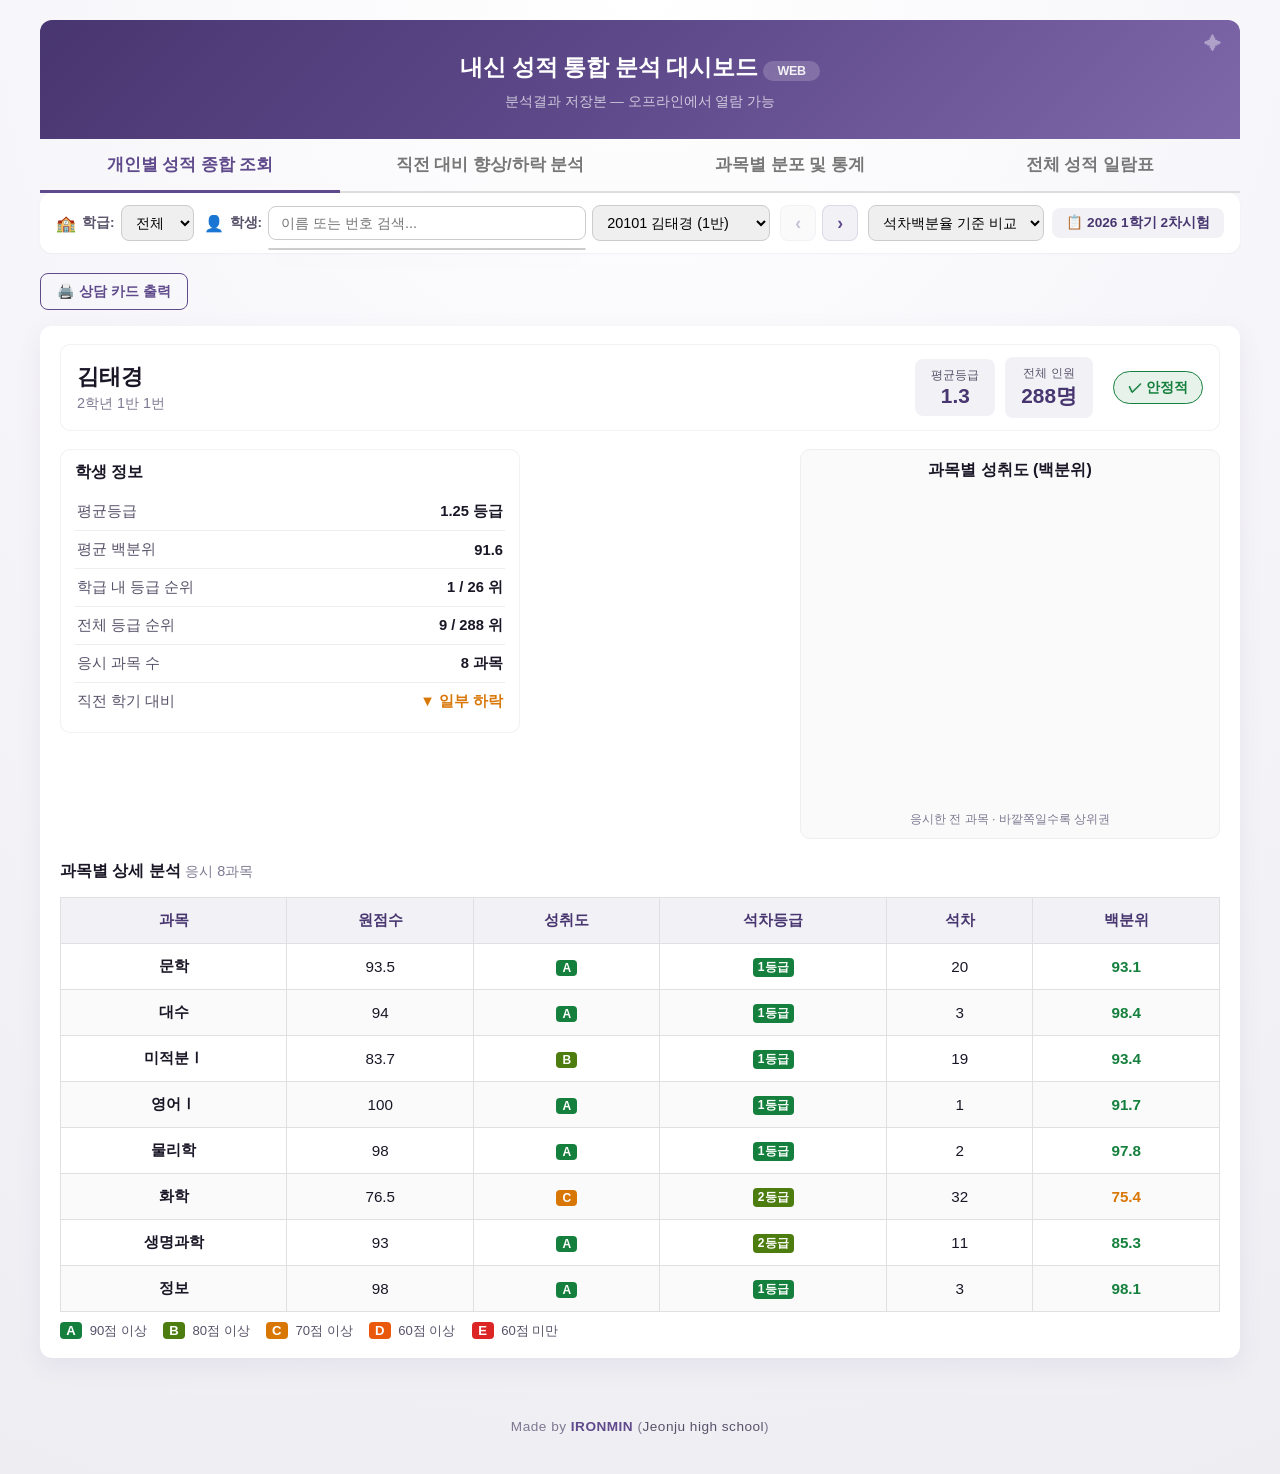
==== commit 89033c17: "Add files via upload" ====
--- a/2026.html
+++ b/2026.html
@@ -3,29 +3,472 @@
 <head>
     <meta charset="UTF-8">
     <meta name="viewport" content="width=device-width, initial-scale=1.0">
-    <title>2026학년도 전주고등학교 2학년 정기시험 비교 분석</title>
+    <title>내신 성적 분석 결과</title>
     <link rel="stylesheet" crossorigin href="https://cdn.jsdelivr.net/gh/orioncactus/pretendard@v1.3.9/dist/web/static/pretendard.min.css" />
 
     <script src="https://cdn.jsdelivr.net/npm/chart.js"></script>
 <script src="https://cdnjs.cloudflare.com/ajax/libs/xlsx/0.18.5/xlsx.full.min.js"></script>
 
-    
-        <link rel="stylesheet" href="./style.css">
-        <style>
-            /* 로컬 환경 CSS 수집 실패 대비 안전장치 (탭 디자인 & 차트 크기 제한) */
-            .tabs { display: flex; width: 100%; }
-            .tab-btn { flex: 1; }
-            
-            /* [수정] 탭1 레이더 차트는 원 목적대로 중앙 정렬 정사각형 크기로 제약 */
-            #radarChart { max-width: 320px !important; max-height: 320px !important; margin: 0 auto; }
-            
-            /* [수정] 탭2 막대 차트는 원본 style.css 규격대로 가로 제약 없이 높이만 부모 영역에 맞춤 */
-            #barChart { max-height: 240px !important; width: 100% !important; }
-            .main-footer { margin-top: 40px; padding: 20px 0; border-top: 1px solid #EEEDF2; text-align: center; }
-            .main-footer p { margin: 0; font-size: 0.85rem; color: #7E7891; letter-spacing: 0.5px; font-weight: 500; }
-            .main-footer .author { font-weight: 700; color: #5F4A8B; }
-            .main-footer .school { color: #585269; }
-        </style>
+    <style>/* style.css 인라인 */
+:root { --primary: #5F4A8B; --primary-light: #7B62A8; --primary-dark: #483670; --primary-bg: rgba(95, 74, 139, 0.08); --accent: #7B62A8; --accent-light: #9578C4; --accent-muted: #E8E0F4; --accent-bg: rgba(123, 98, 168, 0.08); --neutral-50: #FCFCFD; --neutral-100: #F8F7FA; --neutral-200: #EEEDF2; --neutral-300: #DDDBE5; --neutral-400: #B8B4C4; --neutral-500: #7E7891; --neutral-600: #585269; --neutral-700: #36314A; --neutral-800: #1A1626; --success: #15803D; --success-light: #16A34A; --success-bg: rgba(21, 128, 61, 0.1); --info: #2563EB; --info-light: #3B82F6; --info-bg: rgba(37, 99, 235, 0.1); --warning: #D97706; --warning-light: #F59E0B; --warning-bg: rgba(217, 119, 6, 0.12); --bg-body: radial-gradient(circle at top, #FFFFFF 0%, #F6F5F9 42%, #EEEDF2 100%); --bg-card: #FFFFFF; --bg-card-hover: #FFFFFF; --bg-section: linear-gradient(180deg, #FFFFFF 0%, #F8F7FA 100%); --text-primary: #1A1626; --text-secondary: #585269; --text-muted: #7E7891; --text-inverse: #FFFFFF; --border-light: rgba(95, 74, 139, 0.08); --border-medium: rgba(95, 74, 139, 0.14); --border-accent: rgba(95, 74, 139, 0.18); --shadow-sm: 0 1px 2px rgba(95, 74, 139, 0.06); --shadow-md: 0 8px 24px rgba(95, 74, 139, 0.08); --shadow-lg: 0 16px 36px rgba(95, 74, 139, 0.10); --shadow-xl: 0 24px 64px rgba(95, 74, 139, 0.12); --radius-sm: 10px; --radius-md: 14px; --radius-lg: 20px; --radius-xl: 28px; --grade-1: #15803D; --grade-2: #5F4A8B; --grade-3: #0369A1; --grade-4: #D97706; --grade-5: #7E7891; }
+* { margin: 0px; padding: 0px; box-sizing: border-box; }
+body { font-family: "Pretendard Variable", Pretendard, "SUIT Variable", "Noto Sans KR", sans-serif; background: var(--bg-body); min-height: 100vh; padding: 18px; position: relative; overflow-x: hidden; color: var(--text-primary); }
+.container { max-width: 1320px; margin: 0px auto; background: var(--bg-card); border-radius: var(--radius-xl); box-shadow: var(--shadow-xl); overflow: hidden; position: relative; border: 1px solid var(--border-light); }
+header { background: linear-gradient(135deg, rgb(95, 74, 139) 0%, rgb(72, 54, 112) 50%, rgb(54, 49, 74) 100%); color: var(--text-inverse); padding: 40px 36px 36px; text-align: center; border-bottom-width: medium; border-bottom-style: none; border-bottom-color: currentcolor; position: relative; overflow: hidden; }
+header::before { content: "✦"; position: absolute; top: 16px; right: 24px; font-size: 1.5rem; opacity: 0.3; color: rgb(255, 255, 255); }
+header h1 { font-size: 2rem; margin-bottom: 6px; font-weight: 600; letter-spacing: -0.04em; position: relative; color: rgb(255, 255, 255); }
+.header-subtitle { font-size: 1rem; color: rgba(255, 255, 255, 0.85); max-width: 720px; line-height: 1.6; margin: 0px auto; }
+.badge-lite { display: inline-block; margin-left: 10px; padding: 4px 10px; font-size: 0.74rem; font-weight: 600; color: rgb(255, 255, 255); background: rgba(255, 255, 255, 0.2); border: 1px solid rgba(255, 255, 255, 0.4); border-radius: 999px; letter-spacing: 0.08em; vertical-align: middle; text-transform: uppercase; }
+.upload-section { padding: 32px 36px; text-align: center; border-bottom: 1px solid var(--neutral-200); position: relative; background: linear-gradient(180deg, var(--neutral-50) 0%, var(--bg-card) 100%); }
+.container.post-analysis .upload-guide, .container.post-analysis .section-divider, .container.post-analysis .file-input-wrapper, .container.post-analysis #fileList, .container.post-analysis #analyzeBtn { display: none !important; }
+.file-input-wrapper { margin-bottom: 30px; }
+.file-input-wrapper input[type="file"] { display: none; }
+.file-input-label { display: flex; align-items: center; justify-content: center; width: min(100%, 720px); min-height: 88px; margin: 0px auto; padding: 18px 28px; background: var(--bg-card); border: 1.5px dashed var(--neutral-300); border-radius: var(--radius-lg); cursor: pointer; transition: 0.25s; font-size: 1rem; font-weight: 500; color: var(--text-primary); }
+.upload-hint { margin-top: 12px; font-size: 0.9rem; color: var(--text-muted); }
+.file-input-label:hover { background: var(--neutral-50); border-color: var(--primary); color: var(--primary-dark); }
+.file-input-label.dragover { background: var(--primary-bg); border-color: var(--primary); color: var(--primary); box-shadow: 0 0 0 4px var(--primary-bg) inset; }
+.upload-section.dragover { border: 1.5px dashed var(--primary); border-radius: var(--radius-lg); background: var(--primary-bg); }
+.upload-section.dragover::after { content: "여기에 파일을 드롭하세요"; position: absolute; left: 50%; top: 50%; transform: translate(-50%, -50%); color: var(--primary); font-weight: 600; font-size: 1rem; padding: 12px 18px; background: var(--bg-card); border: 1px solid var(--primary-light); border-radius: var(--radius-sm); pointer-events: none; box-shadow: var(--shadow-lg); }
+.analyze-btn { background: var(--primary); color: var(--text-inverse); border: 1px solid transparent; padding: 12px 22px; border-radius: 999px; font-size: 0.95rem; font-weight: 600; cursor: pointer; transition: 0.25s; box-shadow: none; }
+.analyze-btn:hover:not(:disabled) { transform: translateY(-2px); box-shadow: var(--shadow-md); background: var(--primary-dark); }
+.analyze-btn:active:not(:disabled) { transform: translateY(0px); }
+.analyze-btn:disabled { opacity: 0.5; cursor: not-allowed; background: var(--neutral-400); box-shadow: none; }
+.action-buttons { display: flex; justify-content: center; gap: 10px; flex-wrap: wrap; }
+.secondary-btn { background: var(--bg-card); color: var(--text-primary); border-color: var(--neutral-300); }
+.secondary-btn:hover:not(:disabled) { background: var(--neutral-100); color: var(--text-primary); box-shadow: var(--shadow-sm); }
+.export-btn { background: var(--bg-card); color: var(--primary); border: 2px solid var(--primary); padding: 13px 32px; border-radius: var(--radius-lg); font-size: 1rem; cursor: pointer; transition: 0.25s; }
+.export-btn:hover:not(:disabled) { background: var(--primary); color: var(--text-inverse); transform: translateY(-2px); box-shadow: var(--shadow-lg); }
+.export-btn:disabled { opacity: 0.5; cursor: not-allowed; }
+.upload-guide { background: var(--bg-card); border: 1px solid var(--neutral-200); padding: 22px 24px; margin: 0px auto 18px; border-radius: var(--radius-lg); box-shadow: var(--shadow-sm); max-width: 920px; text-align: left; }
+.upload-guide p { margin: 0px; color: var(--text-secondary); line-height: 1.6; }
+.guide-title { color: var(--text-primary); font-size: 1rem; font-weight: 700; margin-bottom: 8px !important; }
+.upload-guide strong { color: var(--text-primary); }
+.section-divider { height: 1px; background: linear-gradient(90deg, rgba(0, 0, 0, 0.06), rgba(0, 0, 0, 0.12), rgba(0, 0, 0, 0.06)); margin: 16px 0px 22px; border-width: medium; border-style: none; border-color: currentcolor; border-image: none; }
+.warning-text { color: var(--warning); font-weight: 600; font-size: 0.95rem; margin-top: 10px; text-align: left; padding: 8px 12px; background-color: var(--warning-bg); border-radius: var(--radius-md); border-left: 4px solid var(--warning); }
+.warning-text .xls { color: var(--warning); background: rgba(217, 119, 6, 0.12); padding: 2px 8px; border-radius: 4px; font-weight: 800; }
+.warning-text .xlsdata { color: var(--success); background: var(--success-bg); padding: 2px 8px; border-radius: 4px; font-weight: 800; }
+.privacy-notice { margin-top: 10px; padding: 14px 16px; border-radius: var(--radius-md); background: var(--neutral-100); border: 1px solid var(--neutral-200); color: var(--text-secondary); }
+.privacy-notice p { margin: 0px 0px 8px; font-weight: 600; color: var(--text-primary); }
+.privacy-notice ul { margin: 0px; padding-left: 18px; list-style: disc; color: var(--text-secondary); }
+.privacy-notice li { margin: 3px 0px; line-height: 1.5; }
+.privacy-notice .privacy-footnote { color: var(--text-muted); opacity: 1; margin-top: 8px; }
+.results-section { padding: 28px 36px 36px; }
+.app-footer { padding: 16px 36px 24px; display: flex; align-items: center; justify-content: flex-end; border-top: 1px solid var(--neutral-200); background: none; }
+.app-footer .footer-right { display: flex; align-items: center; gap: 12px; }
+.app-footer .credits { text-align: right; font-size: 0.82rem; color: var(--text-muted); background: none; padding: 0px; border-width: medium; border-style: none; border-color: currentcolor; border-image: none; border-radius: 0px; font-weight: 400; }
+.app-footer .credits a:not(.help-btn) { color: var(--text-muted); text-decoration: none; border-bottom: 1px dashed var(--neutral-400); }
+.app-footer .credits a:not(.help-btn):hover { color: var(--text-primary); border-bottom-color: var(--neutral-500); }
+.app-footer .updated { font-size: 0.8rem; color: var(--text-muted); margin-left: 8px; }
+.help-btn { display: inline-block; padding: 6px 12px; font-size: 0.85rem; line-height: 1; border-radius: 999px; color: var(--primary); background: var(--bg-card); border: 1px solid var(--primary); text-decoration: none; transition: 0.2s; }
+.help-btn:hover { color: var(--text-inverse); background: var(--primary); border-color: var(--primary); box-shadow: var(--shadow-sm); }
+.tabs { display: flex; gap: 0px; padding: 0px; background: none; border-top-width: medium; border-right-width: medium; border-left-width: medium; border-top-style: none; border-right-style: none; border-left-style: none; border-top-color: currentcolor; border-right-color: currentcolor; border-left-color: currentcolor; border-image: none; border-bottom: 2px solid var(--neutral-200); border-radius: 0px; margin-bottom: 30px; }
+.tab-btn { flex: 1 1 0%; min-width: 0px; padding: 14px 18px; background: none; border-width: medium medium 3px; border-style: none none solid; border-color: currentcolor currentcolor transparent; border-image: none; cursor: pointer; font-size: 0.95rem; font-weight: 500; color: var(--text-secondary); transition: 0.25s; border-radius: 0px; position: relative; margin-bottom: -2px; }
+.tab-btn.active { color: var(--primary); background: none; box-shadow: none; border-bottom-color: var(--primary); font-weight: 700; }
+.tab-btn:hover:not(.active) { background: none; color: var(--text-primary); border-bottom-color: var(--neutral-300); }
+.tab-content { display: none; }
+.tab-content.active { display: block; }
+.tab-content h2 { color: var(--text-primary); margin-bottom: 22px; font-size: 1.45rem; font-weight: 600; }
+.subject-averages { display: grid; grid-template-columns: repeat(auto-fit, minmax(300px, 1fr)); gap: 20px; }
+.subject-item { background: linear-gradient(180deg, var(--bg-card) 0%, var(--neutral-50) 100%); border-radius: var(--radius-lg); padding: 22px; border: 1px solid var(--neutral-200); transition: 0.25s; box-shadow: none; }
+.subject-item:hover { transform: translateY(-2px); box-shadow: var(--shadow-md); }
+.subject-header { display: flex; justify-content: space-between; align-items: center; margin-bottom: 15px; }
+.subject-header h3 { color: var(--text-primary); font-size: 1.15rem; font-weight: 600; }
+.subject-header .credits, .subject-item .credits { background: var(--neutral-100); color: var(--text-secondary); padding: 5px 10px; border-radius: 15px; border: 1px solid var(--neutral-200); font-size: 0.8rem; font-weight: 500; }
+.average-score { text-align: center; }
+.average-score .score { display: block; font-size: 2.2rem; font-weight: 600; color: var(--text-primary); margin-bottom: 5px; }
+.average-score .label { color: var(--text-secondary); font-size: 0.9rem; text-transform: uppercase; letter-spacing: 1px; }
+.achievement-bars { margin-top: 20px; padding-top: 20px; border-top: 1px solid var(--neutral-200); }
+.achievement-bar { display: flex; align-items: center; gap: 10px; margin-bottom: 8px; }
+.achievement-label { width: 25px; font-weight: 600; color: var(--text-primary); font-size: 0.9rem; text-align: center; }
+.achievement-bar-container { flex: 1 1 0%; height: 20px; background: var(--neutral-200); border-radius: 10px; overflow: hidden; position: relative; }
+.achievement-bar-fill { height: 100%; border-radius: 10px; transition: width 0.8s; min-width: 2px; }
+.achievement-bar:nth-child(1) .achievement-bar-fill { background: linear-gradient(135deg, var(--success), var(--success-light)); }
+.achievement-bar:nth-child(2) .achievement-bar-fill { background: linear-gradient(135deg, var(--info), var(--info-light)); }
+.achievement-bar:nth-child(3) .achievement-bar-fill { background: linear-gradient(135deg, var(--accent), var(--accent-light)); }
+.achievement-bar:nth-child(4) .achievement-bar-fill { background: linear-gradient(135deg, var(--warning), var(--primary-light)); }
+.achievement-bar:nth-child(5) .achievement-bar-fill { background: linear-gradient(135deg, var(--primary), var(--primary-dark)); }
+.achievement-percentage { width: 50px; text-align: right; font-weight: 500; color: var(--text-primary); font-size: 0.85rem; }
+.achievement-distribution { display: grid; grid-template-columns: repeat(auto-fit, minmax(400px, 1fr)); gap: 30px; }
+.distribution-item { background: var(--bg-card); border-radius: var(--radius-md); padding: 25px; box-shadow: var(--shadow-sm); transition: 0.25s; }
+.distribution-item:hover { transform: translateY(-2px); box-shadow: var(--shadow-md); }
+.distribution-item h3 { color: var(--text-primary); margin-bottom: 20px; font-size: 1.3rem; font-weight: 500; }
+.distribution-bars { display: flex; flex-direction: column; gap: 15px; }
+.grade-bar { display: flex; align-items: center; gap: 15px; }
+.grade-label { width: 30px; font-weight: 600; color: var(--text-primary); font-size: 1.1rem; }
+.bar-container { flex: 1 1 0%; height: 25px; background: var(--neutral-200); border-radius: 15px; overflow: hidden; position: relative; }
+.bar { height: 100%; background: linear-gradient(135deg, var(--info) 0%, var(--info-light) 100%); border-radius: 15px; transition: width 0.8s; min-width: 2px; }
+.percentage { width: 60px; text-align: right; font-weight: 500; color: var(--text-primary); }
+.student-analysis { width: 100%; }
+.search-box { margin-bottom: 25px; }
+.search-box input { width: 100%; max-width: 400px; padding: 14px 18px; border: 1px solid var(--neutral-300); border-radius: 14px; font-size: 1rem; outline: none; transition: 0.25s; background: var(--bg-card); }
+.search-box input:focus { border-color: var(--primary); box-shadow: 0 0 0 3px var(--primary-bg); }
+.students-grid { display: grid; grid-template-columns: repeat(auto-fit, minmax(400px, 1fr)); gap: 18px; margin-top: 20px; }
+.student-card { background: var(--bg-card); border-radius: var(--radius-lg); box-shadow: none; border: 1px solid var(--neutral-200); transition: 0.25s; overflow: hidden; }
+.student-card:hover { transform: translateY(-2px); box-shadow: var(--shadow-md); }
+.student-card-header { background: linear-gradient(135deg, rgb(95, 74, 139) 0%, rgb(72, 54, 112) 100%); color: var(--text-inverse); padding: 16px 18px; display: flex; flex-direction: column; gap: 10px; border-bottom-width: medium; border-bottom-style: none; border-bottom-color: currentcolor; }
+.student-basic-info { display: flex; align-items: baseline; gap: 10px; flex-wrap: wrap; }
+.student-basic-info h4 { margin: 0px; font-size: 1.2rem; font-weight: 600; white-space: nowrap; }
+.student-number { font-size: 0.88rem; color: var(--text-secondary); opacity: 1; }
+.student-summary { display: flex; flex-flow: wrap; gap: 6px; }
+.summary-row { display: contents; }
+.summary-metric-inline { display: inline-flex; align-items: center; gap: 5px; background: var(--neutral-100); border: 1px solid var(--neutral-200); padding: 4px 8px; border-radius: 6px; white-space: nowrap; flex-shrink: 0; }
+.summary-metric-inline .metric-label { font-size: 0.7rem; color: var(--text-muted); text-transform: uppercase; letter-spacing: 0.5px; white-space: nowrap; }
+.summary-metric-inline .metric-value { font-size: 0.9rem; font-weight: 700; white-space: nowrap; color: var(--text-primary); }
+.summary-metric { text-align: center; background: rgba(255, 255, 255, 0.15); padding: 8px 12px; border-radius: 8px; min-width: 70px; }
+.summary-metric .metric-label { display: block; font-size: 0.7rem; opacity: 0.8; margin-bottom: 2px; text-transform: uppercase; letter-spacing: 0.5px; }
+.summary-metric .metric-value { display: block; font-size: 1.1rem; font-weight: 700; }
+.student-subjects { padding: 15px 20px; max-height: none; overflow: visible; }
+.subject-row { display: flex; justify-content: space-between; align-items: center; padding: 8px 0px; border-bottom: 1px solid var(--neutral-200); }
+.subject-row:last-child { border-bottom-width: medium; border-bottom-style: none; border-bottom-color: currentcolor; }
+.subject-row.no-grade { opacity: 0.7; }
+.subject-name { font-weight: 500; color: var(--text-primary); flex: 1 1 0%; font-size: 0.9rem; }
+.subject-data { display: flex; gap: 8px; align-items: center; }
+.subject-score { font-weight: 600; color: var(--primary); font-size: 0.85rem; min-width: 45px; text-align: right; }
+.subject-achievement { font-size: 0.8rem; padding: 2px 6px; border-radius: 3px; min-width: 20px; text-align: center; }
+.subject-grade { font-weight: 500; color: var(--text-secondary); font-size: 0.8rem; min-width: 35px; text-align: center; }
+.subject-percentile { font-weight: 500; color: var(--success); font-size: 0.8rem; min-width: 40px; text-align: right; }
+.student-card-title-row { display: flex; align-items: baseline; gap: 10px; flex-wrap: wrap; }
+.student-card-name { margin: 0px; font-size: 1.15rem; font-weight: 700; color: rgb(255, 255, 255); white-space: nowrap; }
+.student-card-class { font-size: 0.8rem; color: rgba(255, 255, 255, 0.75); white-space: nowrap; }
+.student-card-badges { display: flex; gap: 8px; flex-wrap: wrap; }
+.card-badge { display: inline-flex; align-items: center; gap: 6px; padding: 5px 12px; background: rgba(255, 255, 255, 0.15); border: 1px solid rgba(255, 255, 255, 0.3); border-radius: 8px; white-space: nowrap; flex-shrink: 0; transition: border-color 0.2s; }
+.card-badge:hover { border-color: var(--neutral-300); }
+.card-badge-label { font-size: 0.68rem; font-weight: 600; color: rgba(255, 255, 255, 0.7); text-transform: uppercase; letter-spacing: 0.3px; }
+.card-badge-value { font-size: 0.88rem; font-weight: 700; color: rgb(255, 255, 255); }
+.card-badge-value.primary { color: rgb(255, 255, 255); }
+.card-badge-value.accent { color: rgb(232, 224, 244); }
+.card-badge-value small { font-size: 0.7rem; font-weight: 500; color: var(--text-muted); }
+.student-card-footer { background: var(--bg-card); padding: 15px 20px; display: flex; justify-content: space-between; align-items: center; border-top: 1px solid var(--neutral-200); }
+.grade-subjects-count { font-size: 0.85rem; color: var(--text-secondary); }
+.view-detail-btn { background: var(--bg-card); color: var(--text-primary); border: 1px solid var(--neutral-300); padding: 8px 16px; border-radius: var(--radius-sm); font-size: 0.85rem; cursor: pointer; transition: 0.25s; font-weight: 500; }
+.view-detail-btn:hover { transform: translateY(-1px); border-color: var(--primary); color: var(--primary-dark); box-shadow: var(--shadow-sm); }
+.achievement.A { background: var(--success); color: var(--text-inverse); font-weight: bold; padding: 4px 8px; border-radius: 4px; }
+.achievement.B { background: var(--info); color: var(--text-inverse); font-weight: bold; padding: 4px 8px; border-radius: 4px; }
+.achievement.C { background: var(--accent); color: var(--text-inverse); font-weight: bold; padding: 4px 8px; border-radius: 4px; }
+.achievement.D { background: var(--warning); color: var(--text-inverse); font-weight: bold; padding: 4px 8px; border-radius: 4px; }
+.achievement.E, .achievement.미도달 { background: var(--primary); color: var(--text-inverse); font-weight: bold; padding: 4px 8px; border-radius: 4px; }
+.score { font-weight: 600; color: var(--text-primary); }
+.grade { text-align: center; font-weight: 500; }
+.rank { text-align: center; font-weight: 500; color: var(--text-secondary); }
+.avg-grade { text-align: center; font-weight: 600; color: var(--primary); font-size: 1.1rem; }
+.grade-analysis-container { display: grid; grid-template-columns: 1fr 1fr; grid-template-rows: auto auto; gap: 20px; margin-bottom: 30px; }
+.chart-section { background: linear-gradient(180deg, var(--bg-card) 0%, var(--neutral-50) 100%); border-radius: var(--radius-lg); padding: 22px; text-align: center; border: 1px solid var(--neutral-200); }
+.chart-section h3 { color: var(--text-primary); margin-bottom: 20px; font-size: 1.3rem; font-weight: 500; }
+.chart-section canvas { max-width: 100%; height: 350px !important; }
+.stats-section { grid-column: 1 / -1; display: grid; grid-template-columns: repeat(auto-fit, minmax(200px, 1fr)); gap: 16px; background: linear-gradient(180deg, var(--bg-card) 0%, var(--neutral-50) 100%); border-radius: var(--radius-lg); padding: 22px; border: 1px solid var(--neutral-200); }
+.stat-item { display: flex; flex-direction: column; align-items: center; text-align: center; background: var(--bg-card); border-radius: var(--radius-md); padding: 20px; box-shadow: none; border: 1px solid var(--neutral-200); }
+.stat-label { color: var(--text-secondary); font-size: 0.9rem; text-transform: uppercase; letter-spacing: 1px; margin-bottom: 8px; }
+.stat-value { color: var(--text-primary); font-size: 2rem; font-weight: 600; }
+@media (max-width: 768px) {
+  .grade-analysis-container { grid-template-columns: 1fr; gap: 20px; }
+  .stats-section { grid-template-columns: repeat(2, 1fr); gap: 15px; }
+  .chart-section { padding: 15px; }
+  .stat-item { padding: 15px; }
+  .stat-value { font-size: 1.5rem; }
+}
+.loading { display: flex; flex-direction: column; align-items: center; justify-content: center; padding: 60px; color: var(--text-secondary); }
+.spinner { width: 50px; height: 50px; border-right-color: ; border-right-style: ; border-right-width: ; border-bottom-color: ; border-bottom-style: ; border-bottom-width: ; border-left-color: ; border-left-style: ; border-left-width: ; border-image-source: ; border-image-slice: ; border-image-width: ; border-image-outset: ; border-image-repeat: ; border-top: 4px solid var(--primary); border-radius: 50%; animation: 1s linear 0s infinite normal none running spin; margin-bottom: 20px; }
+@keyframes spin { 
+  0% { transform: rotate(0deg); }
+  100% { transform: rotate(360deg); }
+}
+.loading p { font-size: 1.1rem; color: var(--text-secondary); }
+.error-message { background: var(--warning-bg); color: var(--warning); padding: 20px; margin: 20px 40px; border-radius: var(--radius-md); border-left: 5px solid var(--warning); font-size: 1rem; }
+.file-list { background: var(--neutral-100); border-radius: var(--radius-lg); padding: 20px; margin: 20px 0px; border: 1px solid var(--neutral-200); }
+.file-list h4 { color: var(--text-primary); margin-bottom: 15px; font-size: 1.1rem; }
+.file-list ul { list-style: none; padding: 0px; }
+.file-list li { background: var(--bg-card); padding: 10px 15px; margin: 8px 0px; border-radius: var(--radius-sm); border: 1px solid var(--neutral-200); box-shadow: none; }
+.file-selector-section { background: var(--bg-card); padding: 20px; border-radius: var(--radius-lg); margin-bottom: 20px; display: flex; align-items: center; gap: 15px; border: 1px solid var(--neutral-200); }
+.file-selector-section label { color: var(--text-primary); font-weight: 500; white-space: nowrap; }
+.file-select { flex: 1 1 0%; padding: 10px 15px; border: 2px solid var(--neutral-300); border-radius: var(--radius-sm); font-size: 1rem; background: var(--bg-card); outline: none; transition: 0.25s; }
+.file-select:focus { border-color: var(--primary); box-shadow: 0 0 0 3px var(--primary-bg); }
+.comparison-container { display: grid; grid-template-columns: 1fr; gap: 30px; }
+.comparison-section { background: var(--neutral-100); border-radius: var(--radius-lg); padding: 25px; border: 1px solid var(--border-light); }
+.comparison-section h3 { color: var(--text-primary); margin-bottom: 20px; font-size: 1.3rem; font-weight: 500; }
+.comparison-table { width: 100%; border-collapse: collapse; background: var(--bg-card); border-radius: var(--radius-md); overflow: hidden; box-shadow: var(--shadow-sm); }
+.comparison-table th, .comparison-table td { padding: 12px 15px; text-align: center; border-bottom: 1px solid var(--neutral-200); }
+.comparison-table th { background: linear-gradient(135deg, var(--primary) 0%, var(--primary-dark) 100%); color: var(--text-inverse); font-weight: 500; font-size: 0.9rem; }
+.comparison-table tr:nth-child(2n) { background: var(--neutral-100); }
+.comparison-table tr:hover { background: var(--primary-bg); }
+@media (max-width: 768px) {
+  .file-selector-section { flex-direction: column; align-items: stretch; gap: 10px; }
+  .file-select { width: 100%; }
+  .comparison-table { font-size: 0.8rem; }
+  .comparison-table th, .comparison-table td { padding: 8px 6px; }
+}
+.student-selector { display: flex; align-items: center; gap: 15px; background: var(--bg-card); padding: 20px; border-radius: var(--radius-lg); margin-bottom: 20px; flex-wrap: wrap; border: 1px solid var(--neutral-200); box-shadow: var(--shadow-sm); }
+.selector-group { display: flex; align-items: center; gap: 8px; }
+.selector-group label { font-weight: 500; color: var(--text-primary); white-space: nowrap; }
+.selector { padding: 10px 12px; border: 1px solid var(--neutral-300); border-radius: var(--radius-sm); font-size: 0.9rem; background: var(--bg-card); min-width: 120px; transition: 0.25s; }
+.selector:focus { border-color: var(--primary); outline: none; box-shadow: 0 0 0 3px var(--primary-bg); }
+.detail-btn { background: var(--bg-card); color: var(--text-primary); border: 1px solid var(--neutral-300); padding: 10px 20px; border-radius: var(--radius-sm); font-size: 0.9rem; cursor: pointer; transition: 0.25s; white-space: nowrap; }
+.detail-btn:hover:not(:disabled) { transform: translateY(-2px); box-shadow: var(--shadow-sm); border-color: var(--primary); color: var(--primary-dark); }
+.detail-btn:disabled { opacity: 0.5; cursor: not-allowed; }
+.view-toggle { display: flex; background: var(--neutral-100); border-radius: var(--radius-md); padding: 4px; margin-bottom: 20px; width: fit-content; border: 1px solid var(--neutral-200); }
+.toggle-btn { background: none; border-width: medium; border-style: none; border-color: currentcolor; border-image: none; padding: 10px 20px; border-radius: var(--radius-sm); cursor: pointer; transition: 0.25s; font-weight: 500; color: var(--text-secondary); }
+.toggle-btn.active { background: var(--bg-card); color: var(--text-primary); box-shadow: var(--shadow-sm); }
+.student-detail-header { display: flex; justify-content: space-between; align-items: flex-start; background: linear-gradient(180deg, var(--bg-card) 0%, var(--neutral-100) 100%); color: var(--text-primary); padding: 22px 24px; border-radius: var(--radius-lg); margin-bottom: 20px; border: 1px solid var(--border-light); box-shadow: var(--shadow-md); }
+.student-info h3 { font-size: 1.5rem; margin-bottom: 6px; font-weight: 400; }
+.student-meta { display: flex; gap: 14px; font-size: 0.85rem; opacity: 0.9; flex-wrap: wrap; }
+.overall-stats { display: flex; gap: 12px; }
+.stat-card { text-align: center; background: var(--bg-card); padding: 12px 16px; border-radius: var(--radius-md); border: 1px solid var(--border-light); box-shadow: var(--shadow-sm); min-width: 110px; }
+.stat-label { display: block; font-size: 0.8rem; opacity: 0.8; margin-bottom: 5px; text-transform: uppercase; letter-spacing: 1px; }
+.stat-value { display: block; font-size: 1.35rem; font-weight: 700; color: var(--text-primary); }
+.stat-value.grade { color: var(--primary); }
+.student-detail-content { display: flex; flex-direction: column; gap: 22px; margin-bottom: 24px; }
+.analysis-overview { display: grid; grid-template-columns: minmax(0px, 1.35fr) minmax(280px, 0.85fr); gap: 20px; margin-bottom: 20px; align-items: start; }
+.student-summary { display: flex; flex-direction: column; gap: 20px; }
+.summary-card { background: var(--bg-card); border-radius: var(--radius-lg); padding: 18px 20px; box-shadow: var(--shadow-md); border: 1px solid var(--border-light); }
+.summary-header { margin-bottom: 14px; padding-bottom: 10px; border-bottom: 1px solid var(--neutral-200); }
+.summary-header h4 { color: var(--text-primary); font-size: 1.2rem; font-weight: 600; margin: 0px; }
+.summary-grid { display: grid; gap: 10px; }
+.summary-item { display: flex; justify-content: space-between; align-items: center; padding: 8px 0px; border-bottom: 1px solid var(--border-light); }
+.summary-item:last-child { border-bottom-width: medium; border-bottom-style: none; border-bottom-color: currentcolor; }
+.summary-label { font-weight: 500; color: var(--text-secondary); font-size: 0.9rem; text-transform: uppercase; letter-spacing: 0.5px; }
+.summary-value { font-weight: 600; color: var(--text-primary); font-size: 1rem; text-align: right; }
+.summary-value-group { display: flex; flex-direction: column; align-items: flex-end; gap: 4px; }
+.summary-value.highlight { color: var(--primary); font-size: 1.05rem; font-weight: 600; }
+.summary-value.orange { color: var(--accent); font-size: 1.05rem; font-weight: 600; }
+.summary-note { font-size: 0.72rem; color: var(--text-muted); text-align: right; line-height: 1.35; white-space: nowrap; }
+.metric-value.orange { color: var(--accent); font-weight: 600; }
+.chart-container { background: var(--neutral-100); border-radius: var(--radius-lg); padding: 16px 18px 18px; text-align: center; border: 1px solid var(--border-light); width: 100%; max-width: 420px; justify-self: end; }
+.chart-container h4 { color: var(--text-primary); margin-bottom: 12px; font-size: 1rem; font-weight: 600; }
+.chart-container canvas { display: block; margin: 0px auto; width: min(100%, 320px) !important; height: auto !important; }
+.subject-details h4 { color: var(--text-primary); margin-bottom: 20px; font-size: 1.2rem; font-weight: 500; }
+.subject-cards { display: grid; grid-template-columns: repeat(2, 1fr); gap: 16px; max-height: none; }
+@media (max-width: 1200px) {
+  .subject-cards { grid-template-columns: 1fr; }
+}
+.subject-group-section { background: var(--neutral-100); border-radius: var(--radius-lg); padding: 20px; border: 1px solid var(--border-light); }
+.subject-group-header { display: flex; align-items: center; gap: 12px; padding: 12px 16px; background: var(--bg-card); border-radius: var(--radius-md); margin-bottom: 16px; box-shadow: var(--shadow-sm); }
+.subject-group-header h5 { margin: 0px; font-size: 1rem; font-weight: 600; color: var(--text-primary); }
+.subject-group-header .subject-count { font-size: 0.8rem; color: var(--text-secondary); background: var(--neutral-200); padding: 4px 10px; border-radius: 10px; font-weight: 500; }
+.subject-group-cards { display: grid; grid-template-columns: repeat(auto-fit, minmax(350px, 1fr)); gap: 15px; }
+.subject-group-section.compact { padding: 14px; margin-bottom: 0px; height: fit-content; }
+.subject-group-section.compact .subject-group-header { margin-bottom: 12px; padding: 8px 12px; }
+.subject-group-section.compact .subject-group-header h5 { font-size: 0.95rem; }
+.subject-table { width: 100%; border-collapse: collapse; background: var(--bg-card); border-radius: var(--radius-md); overflow: hidden; font-size: 0.8rem; }
+.subject-table thead { background: linear-gradient(135deg, var(--neutral-200) 0%, var(--neutral-100) 100%); }
+.subject-table th { padding: 8px 6px; text-align: center; font-weight: 600; color: var(--text-primary); font-size: 0.75rem; text-transform: uppercase; letter-spacing: 0.3px; border-bottom: 2px solid var(--neutral-300); }
+.subject-table th:first-child { text-align: left; padding-left: 10px; }
+.subject-table td { padding: 8px 6px; border-bottom: 1px solid var(--neutral-200); color: var(--text-primary); }
+.subject-table td.center { text-align: center; }
+.subject-table td.subject-name-cell { font-weight: 500; padding-left: 10px; max-width: 100px; white-space: nowrap; overflow: hidden; text-overflow: ellipsis; }
+.subject-table tbody tr:hover { background: var(--neutral-100); }
+.subject-table tbody tr:last-child td { border-bottom-width: medium; border-bottom-style: none; border-bottom-color: currentcolor; }
+.subject-table tr.no-grade-row { opacity: 0.7; background: var(--neutral-50); }
+.subject-table .score-value { font-weight: 600; color: var(--text-primary); }
+.subject-table .avg-value { font-size: 0.75rem; color: var(--text-muted); margin-left: 2px; }
+.subject-table .achievement-badge { display: inline-block; padding: 2px 8px; border-radius: 4px; font-weight: 600; font-size: 0.8rem; }
+.subject-table .achievement-badge.A { background: var(--success); color: var(--text-inverse); }
+.subject-table .achievement-badge.B { background: var(--info); color: var(--text-inverse); }
+.subject-table .achievement-badge.C { background: var(--accent); color: var(--text-inverse); }
+.subject-table .achievement-badge.D { background: var(--warning); color: var(--text-inverse); }
+.subject-table .achievement-badge.E { background: var(--primary); color: var(--text-inverse); }
+.subject-table .grade9-value { color: var(--accent); font-weight: 600; }
+@media (max-width: 768px) {
+  .subject-table { font-size: 0.75rem; }
+  .subject-table th, .subject-table td { padding: 8px 4px; }
+  .subject-table td.subject-name-cell { max-width: 80px; }
+  .subject-table .avg-value { display: none; }
+}
+.subject-card.no-grade { opacity: 0.8; border-left: 4px solid var(--neutral-500); }
+.subject-metrics.simple { grid-template-columns: 1fr 1fr; margin-bottom: 0px; }
+.no-grade-notice { text-align: center; padding: 15px; background: var(--neutral-200); border-radius: var(--radius-sm); margin-top: 15px; }
+.no-grade-notice span { color: var(--text-secondary); font-size: 0.9rem; font-style: italic; }
+.subject-card { background: var(--bg-card); border-radius: var(--radius-md); padding: 18px; box-shadow: var(--shadow-sm); transition: 0.2s; border: 1px solid var(--border-light); }
+.subject-card:hover { box-shadow: var(--shadow-md); border-color: var(--border-medium); }
+.subject-header { display: flex; justify-content: space-between; align-items: center; margin-bottom: 15px; padding-bottom: 10px; border-bottom: 2px solid var(--neutral-200); }
+.subject-header h5 { color: var(--text-primary); font-size: 1.1rem; font-weight: 600; margin: 0px; }
+.subject-header .credits { background: var(--info); color: var(--text-inverse); padding: 4px 8px; border-radius: 12px; font-size: 0.8rem; font-weight: 500; }
+.subject-metrics { display: grid; grid-template-columns: repeat(3, 1fr); gap: 15px; margin-bottom: 15px; }
+.subject-metrics:last-of-type { grid-template-columns: 1fr 1fr 0fr; }
+.metric { text-align: center; }
+.metric-label { display: block; font-size: 0.8rem; color: var(--text-secondary); margin-bottom: 5px; text-transform: uppercase; letter-spacing: 0.5px; }
+.metric-value { display: block; font-size: 1rem; font-weight: 600; color: var(--text-primary); }
+.metric-average { display: block; font-size: 0.8rem; color: var(--text-secondary); font-weight: normal; margin-top: 2px; }
+.metric-value.achievement.A { background: var(--success); color: var(--text-inverse); font-weight: bold; padding: 4px 8px; border-radius: 4px; }
+.metric-value.achievement.B { background: var(--info); color: var(--text-inverse); font-weight: bold; padding: 4px 8px; border-radius: 4px; }
+.metric-value.achievement.C { background: var(--accent); color: var(--text-primary); font-weight: bold; padding: 4px 8px; border-radius: 4px; }
+.metric-value.achievement.D { background: var(--warning); color: var(--text-inverse); font-weight: bold; padding: 4px 8px; border-radius: 4px; }
+.metric-value.achievement.E, .metric-value.achievement.미도달 { background: var(--primary); color: var(--text-inverse); font-weight: bold; padding: 4px 8px; border-radius: 4px; }
+.percentile-bar { height: 8px; background: var(--neutral-200); border-radius: 4px; overflow: hidden; position: relative; }
+.percentile-fill { height: 100%; border-radius: 4px; transition: width 0.8s; }
+.percentile-fill.excellent { background: linear-gradient(90deg, var(--success), var(--success-light)); }
+.percentile-fill.good { background: linear-gradient(90deg, var(--info), var(--info-light)); }
+.percentile-fill.average { background: linear-gradient(90deg, var(--warning), var(--warning-light)); }
+.percentile-fill.low { background: linear-gradient(90deg, var(--neutral-500), var(--neutral-400)); }
+.percentile.excellent { color: var(--success); font-weight: 600; }
+.percentile.good { color: var(--info); font-weight: 600; }
+.percentile.average { color: var(--warning); font-weight: 600; }
+.percentile.low { color: var(--neutral-500); font-weight: 500; }
+@media (max-width: 1024px) {
+  .analysis-overview { grid-template-columns: 1fr; gap: 20px; }
+  .chart-container { padding: 20px; }
+  .student-detail-header { flex-direction: column; gap: 20px; }
+  .overall-stats { align-self: stretch; justify-content: space-around; }
+  .subject-cards { grid-template-columns: 1fr; }
+}
+@page { size: a4; margin: 10mm; }
+@media print {
+  .print-area { transform-origin: left top !important; }
+  .print-area.apply-print-scale { transform: scale(var(--page-scale, 1)) !important; }
+  * { print-color-adjust: exact !important; }
+  body { margin: 0px; padding: 0px; font-size: 12px; line-height: 1.4; background: white !important; color: rgb(0, 0, 0) !important; }
+  .container { max-width: none; margin: 0px; box-shadow: none; border-radius: 0px; background: white; }
+  header { display: none !important; }
+  .upload-section, .tabs, .view-toggle, .student-selector, .search-box, .print-controls { display: none !important; }
+  .results-section { padding: 15px; }
+  .tab-content { display: block !important; }
+  .tab-content:not(.print-target) { display: none !important; }
+  #students-tab.only-class-print > :not(.class-print-area) { display: none !important; }
+  .class-print-area { width: 190mm; margin: 0px auto; }
+  .class-print-area .student-print-page { width: 190mm; transform-origin: left top !important; }
+  .class-print-area .student-print-page.apply-print-scale { transform: scale(var(--page-scale, 1)) !important; }
+  #students-tab.only-class-print .student-detail-header { padding: 12px; margin-bottom: 10px; }
+  #students-tab.only-class-print .student-info h3 { font-size: 14px; }
+  #students-tab.only-class-print .student-meta { font-size: 11px; }
+  #students-tab.only-class-print .summary-card, #students-tab.only-class-print .stat-card { margin-bottom: 8px; padding: 10px; }
+  .print-header { display: none !important; }
+  .print-header h2 { margin: 0px; color: rgb(44, 62, 80); font-size: 18px; font-weight: bold; }
+  .print-date { margin-top: 10px; font-size: 12px; color: rgb(102, 102, 102); }
+  .student-detail-header { border: 2px solid rgb(79, 172, 254); margin-bottom: 15px; padding: 20px; break-after: avoid; background: rgb(248, 249, 250) !important; }
+  .student-info h3 { font-size: 16px; margin-bottom: 8px; color: rgb(44, 62, 80) !important; }
+  .student-meta { color: rgb(102, 102, 102) !important; font-size: 12px; }
+  .stat-card { border: 1px solid rgb(221, 221, 221) !important; background: white !important; }
+  .stat-label { color: rgb(102, 102, 102) !important; font-size: 10px; }
+  .stat-value { color: rgb(44, 62, 80) !important; font-size: 14px; }
+  .analysis-overview { grid-template-columns: 1fr; gap: 15px; break-inside: avoid; }
+  .chart-container { display: block !important; }
+  .summary-card { margin-bottom: 15px; border: 1px solid rgb(221, 221, 221) !important; background: rgb(249, 249, 249) !important; }
+  .summary-header h4 { color: rgb(44, 62, 80) !important; font-size: 14px; }
+  .summary-label { color: rgb(102, 102, 102) !important; font-size: 11px; }
+  .summary-value { color: rgb(44, 62, 80) !important; font-size: 12px; }
+  .summary-value.highlight { color: rgb(79, 172, 254) !important; font-weight: bold; }
+  .subject-details h4 { font-size: 14px; margin-bottom: 15px; color: rgb(44, 62, 80) !important; }
+  .subject-cards { grid-template-columns: repeat(2, 1fr); gap: 10px; break-inside: avoid; }
+  .subject-card { break-inside: avoid; margin-bottom: 8px; padding: 12px; border: 1px solid rgb(221, 221, 221) !important; background: white !important; }
+  .subject-header h5 { font-size: 12px; margin: 0px 0px 8px; color: rgb(44, 62, 80) !important; }
+  .subject-header .credits { font-size: 9px; padding: 2px 6px; background: rgb(79, 172, 254) !important; color: white !important; }
+  .subject-metrics { gap: 8px; margin-bottom: 8px; }
+  .metric-label { font-size: 9px; color: rgb(102, 102, 102) !important; }
+  .metric-value { font-size: 11px; color: rgb(44, 62, 80) !important; }
+  .metric-average { font-size: 9px; color: rgb(102, 102, 102) !important; }
+  .percentile-bar { height: 6px; background: rgb(233, 236, 239) !important; }
+  .no-grade-notice { font-size: 10px; background: rgba(108, 117, 125, 0.1) !important; }
+  .no-grade-notice span { color: rgb(102, 102, 102) !important; }
+  .achievement.A, .metric-value.achievement.A { background: rgb(40, 167, 69) !important; color: white !important; }
+  .achievement.B, .metric-value.achievement.B { background: rgb(23, 162, 184) !important; color: white !important; }
+  .achievement.C, .metric-value.achievement.C { background: rgb(255, 193, 7) !important; color: rgb(33, 37, 41) !important; }
+  .achievement.D, .metric-value.achievement.D { background: rgb(253, 126, 20) !important; color: white !important; }
+  .achievement.E, .achievement.미도달, .metric-value.achievement.E, .metric-value.achievement.미도달 { background: rgb(220, 53, 69) !important; color: white !important; }
+  .subject-card { break-inside: avoid; }
+  .summary-card { break-inside: avoid; }
+  .class-print-area .student-print-page { break-after: page; }
+  .class-print-area .student-print-page:last-child { break-after: auto; }
+}
+.print-controls { display: flex; gap: 10px; margin-bottom: 20px; flex-wrap: wrap; align-items: center; justify-content: space-between; }
+.student-nav-controls { display: flex; align-items: center; gap: 10px; flex-wrap: wrap; }
+.student-nav-status { color: var(--text-secondary); font-size: 0.9rem; font-weight: 600; padding: 0px 4px; }
+.print-btn, .pdf-btn { background: linear-gradient(135deg, var(--success) 0%, var(--success-light) 100%); color: var(--text-inverse); border-width: medium; border-style: none; border-color: currentcolor; border-image: none; padding: 10px 20px; border-radius: var(--radius-sm); font-size: 0.9rem; cursor: pointer; transition: 0.25s; display: flex; align-items: center; gap: 8px; font-weight: 500; }
+.pdf-btn { background: linear-gradient(135deg, var(--primary) 0%, var(--primary-light) 100%); }
+.print-btn:hover, .pdf-btn:hover { transform: translateY(-2px); box-shadow: var(--shadow-md); }
+.print-btn::before { content: "🖨️"; font-size: 16px; }
+.pdf-btn::before { content: "📄"; font-size: 16px; }
+@media (max-width: 768px) {
+  .student-selector { flex-direction: column; align-items: stretch; gap: 15px; }
+  .selector-group { justify-content: space-between; }
+  .selector { min-width: unset; flex: 1 1 0%; }
+  .subject-metrics { grid-template-columns: repeat(2, 1fr); gap: 10px; }
+  .container { margin: 10px; border-radius: var(--radius-lg); }
+  header { padding: 20px; }
+  header h1 { font-size: 1.6rem; }
+  .header-subtitle { font-size: 0.92rem; }
+  .upload-section, .results-section { padding: 20px; }
+  .file-input-label { min-height: 74px; padding: 16px 18px; }
+  .action-buttons { flex-direction: column; align-items: stretch; }
+  .subject-averages { grid-template-columns: 1fr; }
+  .tabs { display: flex; width: 100%; }
+  .tab-btn { min-width: 0px; padding: 12px 10px; font-size: 0.85rem; }
+  .students-grid { grid-template-columns: 1fr; gap: 15px; }
+  .student-card-header { padding: 14px 16px; gap: 8px; }
+  .student-card-badges { gap: 6px; }
+  .card-badge { padding: 4px 8px; gap: 4px; }
+  .card-badge-label { font-size: 0.6rem; }
+  .card-badge-value { font-size: 0.8rem; }
+  .student-summary { gap: 5px; }
+  .summary-metric-inline { padding: 3px 6px; }
+  .summary-metric-inline .metric-label { font-size: 0.6rem; }
+  .summary-metric-inline .metric-value { font-size: 0.78rem; }
+  .subject-data { gap: 6px; }
+  .subject-name { font-size: 0.85rem; }
+  .subject-score, .subject-achievement, .subject-grade, .subject-percentile { font-size: 0.75rem; }
+  .print-controls { justify-content: center; }
+  .print-btn, .pdf-btn { flex: 1 1 0%; min-width: 120px; justify-content: center; }
+  .analyze-btn, .secondary-btn { width: 100%; justify-content: center; }
+  .print-controls, .student-nav-controls { justify-content: center; }
+}
+.name-search-wrapper { position: relative; display: flex; align-items: center; gap: 8px; }
+.name-search-dropdown { position: absolute; top: 100%; left: 0px; right: 0px; min-width: 280px; max-height: 260px; overflow-y: auto; background: var(--bg-card); border-right-color: ; border-right-style: ; border-right-width: ; border-bottom-color: ; border-bottom-style: ; border-bottom-width: ; border-left-color: ; border-left-style: ; border-left-width: ; border-image-source: ; border-image-slice: ; border-image-width: ; border-image-outset: ; border-image-repeat: ; border-top-width: medium; border-top-style: none; border-top-color: currentcolor; border-radius: 0 0 var(--radius-sm) var(--radius-sm); box-shadow: var(--shadow-lg); z-index: 1000; display: none; }
+.name-search-dropdown.visible { display: block; }
+.name-search-dropdown .dropdown-header { padding: 8px 14px; font-size: 0.78rem; color: var(--text-muted); border-bottom: 1px solid var(--neutral-200); background: var(--neutral-50); position: sticky; top: 0px; }
+.name-search-dropdown .dropdown-item { display: flex; justify-content: space-between; align-items: center; padding: 10px 14px; cursor: pointer; transition: background 0.15s; border-bottom: 1px solid var(--neutral-100); }
+.name-search-dropdown .dropdown-item:last-child { border-bottom-width: medium; border-bottom-style: none; border-bottom-color: currentcolor; }
+.name-search-dropdown .dropdown-item:hover, .name-search-dropdown .dropdown-item.active { background: var(--primary-bg); }
+.name-search-dropdown .dropdown-item .student-name-text { font-weight: 600; color: var(--text-primary); font-size: 0.92rem; }
+.name-search-dropdown .dropdown-item .student-name-text mark { background: rgba(95, 74, 139, 0.2); color: var(--primary); padding: 0px 2px; border-radius: 2px; }
+.name-search-dropdown .dropdown-item .student-class-info { font-size: 0.8rem; color: var(--text-muted); white-space: nowrap; margin-left: 12px; }
+.name-search-dropdown .dropdown-empty { padding: 16px 14px; text-align: center; color: var(--text-muted); font-size: 0.88rem; }
+.name-search-wrapper .search-clear-btn { position: absolute; right: 8px; top: 50%; transform: translateY(-50%); background: none; border-width: medium; border-style: none; border-color: currentcolor; border-image: none; font-size: 1.1rem; color: var(--text-muted); cursor: pointer; padding: 2px 6px; line-height: 1; border-radius: 50%; transition: 0.15s; display: none; }
+.name-search-wrapper .search-clear-btn:hover { background: var(--neutral-200); color: var(--text-primary); }
+.name-search-wrapper .search-clear-btn.visible { display: block; }
+.name-search-wrapper #studentNameSearch { padding-right: 30px; }
+.main-footer { margin-top: 40px; padding: 20px 0px; border-top: 1px solid var(--neutral-200, #EEEDF2); text-align: center; }
+.main-footer p { margin: 0px; font-size: 0.85rem; color: var(--neutral-500, #7E7891); letter-spacing: 0.5px; font-weight: 500; }
+.main-footer .author { font-weight: 700; color: var(--primary, #5F4A8B); }
+.main-footer .school { color: var(--neutral-600, #585269); }
+.tab4-ctrl-panel { display: flex; align-items: center; gap: 10px; flex-wrap: wrap; margin-bottom: 14px; padding: 14px 18px; background: var(--neutral-100, #F8F7FA); border-radius: var(--radius-sm, 10px); }
+.tab4-ctrl-icon { font-size: 1.1rem; }
+.tab4-ctrl-label { font-size: 0.88rem; font-weight: 700; color: var(--text-secondary, #585269); white-space: nowrap; }
+.tab4-chip-group { display: flex; gap: 6px; flex-wrap: wrap; }
+.tab4-chip { padding: 6px 16px; border-radius: 20px; font-size: 0.85rem; font-weight: 600; border: 1.5px solid var(--neutral-300, #DDDBE5); color: var(--text-secondary, #585269); background: rgb(255, 255, 255); cursor: pointer; transition: 0.15s; font-family: inherit; }
+.tab4-chip:hover { border-color: var(--primary, #5F4A8B); color: var(--primary, #5F4A8B); }
+.tab4-chip.on { background: var(--primary, #5F4A8B); color: rgb(255, 255, 255); border-color: var(--primary, #5F4A8B); }
+.tab4-chip-all.on { background: var(--primary-dark, #483670); border-color: var(--primary-dark, #483670); }
+.tab4-sel-info { font-size: 0.84rem; color: var(--text-secondary, #585269); margin-bottom: 14px; display: flex; align-items: center; gap: 6px; flex-wrap: wrap; }
+.tab4-sel-info .tab4-tag { display: inline-block; background: rgba(95, 74, 139, 0.1); color: var(--primary, #5F4A8B); padding: 2px 10px; border-radius: 10px; font-size: 0.78rem; font-weight: 600; }
+.tab4-split-tables { display: grid; grid-template-columns: 1fr 1fr; gap: 14px; }
+.tab4-half-panel { border: 1px solid var(--neutral-200, #EEEDF2); border-radius: var(--radius-sm, 10px); overflow: hidden; }
+.tab4-panel-hdr { padding: 10px 16px; font-size: 0.88rem; font-weight: 700; display: flex; align-items: center; justify-content: space-between; gap: 8px; }
+.tab4-prev { background: var(--primary-bg, rgba(95,74,139,0.08)); color: var(--primary-dark, #483670); }
+.tab4-curr { background: var(--success-bg, rgba(21,128,61,0.1)); color: var(--success, #15803D); }
+.tab4-exam-badge { font-size: 0.75rem; padding: 3px 10px; border-radius: 10px; font-weight: 600; background: rgba(95, 74, 139, 0.12); color: var(--primary, #5F4A8B); }
+.tab4-curr-badge { background: rgba(21, 128, 61, 0.12); color: var(--success, #15803D); }
+.tab4-table-scroll { overflow: auto; max-height: 620px; }
+.tab4-roster { width: 100%; border-collapse: collapse; font-size: 0.82rem; }
+.tab4-roster th { padding: 8px 6px; font-size: 0.74rem; font-weight: 700; color: var(--text-secondary, #585269); border-bottom: 2px solid var(--neutral-300, #DDDBE5); background: var(--neutral-100, #F8F7FA); text-align: center; white-space: nowrap; position: sticky; top: 0px; z-index: 2; }
+.tab4-roster td { padding: 7px 6px; text-align: center; border-bottom: 1px solid var(--neutral-200, #EEEDF2); color: var(--text-primary, #1A1626); white-space: nowrap; }
+.tab4-roster tr:hover td { background: var(--primary-bg, rgba(95,74,139,0.04)); }
+.tab4-roster .tab4-rank-col { font-weight: 700; color: var(--primary-dark, #483670); }
+.tab4-roster .tab4-name-col { text-align: center; font-weight: 600; max-width: 60px; overflow: hidden; text-overflow: ellipsis; white-space: nowrap; }
+.tab4-roster .tab4-hakbun-col { color: var(--text-muted, #7E7891); font-size: 0.78rem; }
+.tab4-delta { font-size: 0.74rem; font-weight: 700; margin-left: 3px; }
+.tab4-delta-up { color: var(--success, #15803D); }
+.tab4-delta-down { color: var(--warning, #D97706); }
+.tab4-delta-flat { color: var(--text-muted, #7E7891); }
+.tab4-legend { display: flex; gap: 16px; margin-top: 12px; font-size: 0.82rem; color: var(--text-secondary, #585269); }
+.tab4-note-bar { display: flex; align-items: center; gap: 8px; margin-top: 10px; padding: 10px 16px; background: var(--neutral-100, #F8F7FA); border-radius: var(--radius-sm, 10px); font-size: 0.82rem; color: var(--text-secondary, #585269); line-height: 1.55; }
+.tab4-grade-badge { display: inline-block; min-width: 22px; padding: 1px 5px; border-radius: 4px; font-weight: 700; color: rgb(255, 255, 255); font-size: 0.72rem; text-align: center; }
+.tab4-g1 { background: var(--grade-1, #15803D); }
+.tab4-g2 { background: var(--grade-2, #5F4A8B); }
+.tab4-g3 { background: var(--grade-3, #0369A1); }
+.tab4-g4 { background: var(--grade-4, #D97706); }
+.tab4-g5 { background: rgb(220, 38, 38); }
+.tab4-g-none { background: rgb(156, 163, 175); }
+@media (max-width: 820px) {
+  .tab4-split-tables { grid-template-columns: 1fr; }
+}
+</style>
 
     <style>
         body { font-family: 'Pretendard', 'Malgun Gothic', 'Apple SD Gothic Neo', sans-serif; background: var(--bg-body, #f4f7f6); margin: 0; padding: 20px; color: var(--text-primary, #333); }
@@ -306,7 +749,8 @@
     <div class="dashboard-container">
         <div class="main-header">
             <div class="main-header-sparkle">✦</div>
-            <h1>2026학년도 전주고등학교 2학년 정기시험 비교 분석 <span class="header-badge">WEB</span></h1>
+            <h1>내신 성적 통합 분석 대시보드 <span class="header-badge">WEB</span></h1>
+            <p>분석결과 저장본 — 오프라인에서 열람 가능</p>
         </div>
         <div id="workspace" style="display:block;" style="display: block;">
             <div class="tabs">
@@ -337,7 +781,7 @@
                         <input type="text" id="studentSearch" placeholder="이름 또는 번호 검색..." autocomplete="off" oninput="onSearchInput()" onkeydown="onSearchKey(event)" onfocus="onSearchInput()">
                         <div class="search-results" id="searchResults" style="display: block;"></div>
                     </div>
-                    <select id="studentSelect" onchange="updateDashboard()"><option value="">학생을 선택하세요</option><option value="20101">20101 김태경 (1반)</option><option value="20102">20102 박상선 (1반)</option><option value="20103">20103 박윤성 (1반)</option><option value="20104">20104 박지용 (1반)</option><option value="20105">20105 박현수 (1반)</option><option value="20106">20106 박형민 (1반)</option><option value="20107">20107 박효민 (1반)</option><option value="20108">20108 서준희 (1반)</option><option value="20109">20109 송강산 (1반)</option><option value="20110">20110 송현민 (1반)</option><option value="20111">20111 오시온 (1반)</option><option value="20112">20112 옹형준 (1반)</option><option value="20113">20113 유지환 (1반)</option><option value="20114">20114 윤석이 (1반)</option><option value="20115">20115 이성준 (1반)</option><option value="20116">20116 이우륜 (1반)</option><option value="20117">20117 이지후 (1반)</option><option value="20118">20118 이하준 (1반)</option><option value="20119">20119 이현우 (1반)</option><option value="20120">20120 장원석 (1반)</option><option value="20121">20121 전수우 (1반)</option><option value="20122">20122 조현진 (1반)</option><option value="20123">20123 차주원 (1반)</option><option value="20124">20124 최시우 (1반)</option><option value="20125">20125 최진영 (1반)</option><option value="20126">20126 한민 (1반)</option><option value="20201">20201 곽근량 (2반)</option><option value="20202">20202 김결 (2반)</option><option value="20203">20203 김성하 (2반)</option><option value="20204">20204 김성훈 (2반)</option><option value="20205">20205 류찬희 (2반)</option><option value="20206">20206 박은찬 (2반)</option><option value="20207">20207 백건우 (2반)</option><option value="20208">20208 변석현 (2반)</option><option value="20209">20209 양석주 (2반)</option><option value="20210">20210 윤효성 (2반)</option><option value="20211">20211 이경훈 (2반)</option><option value="20212">20212 이동준 (2반)</option><option value="20213">20213 이수 (2반)</option><option value="20214">20214 이승준 (2반)</option><option value="20215">20215 이주성 (2반)</option><option value="20216">20216 이현빈 (2반)</option><option value="20217">20217 이현승 (2반)</option><option value="20218">20218 장명헌 (2반)</option><option value="20219">20219 장준환 (2반)</option><option value="20220">20220 정민찬 (2반)</option><option value="20221">20221 정지훈 (2반)</option><option value="20222">20222 제갈해준 (2반)</option><option value="20223">20223 조준혁 (2반)</option><option value="20224">20224 차영훈 (2반)</option><option value="20225">20225 최승우 (2반)</option><option value="20226">20226 최현우 (2반)</option><option value="20301">20301 김경민 (3반)</option><option value="20302">20302 김정연 (3반)</option><option value="20303">20303 김진명 (3반)</option><option value="20304">20304 김해준 (3반)</option><option value="20305">20305 노성찬 (3반)</option><option value="20306">20306 박도연 (3반)</option><option value="20307">20307 박지현 (3반)</option><option value="20308">20308 서동건 (3반)</option><option value="20309">20309 송승우 (3반)</option><option value="20310">20310 심온 (3반)</option><option value="20311">20311 안재황 (3반)</option><option value="20312">20312 유도현 (3반)</option><option value="20313">20313 유지훈 (3반)</option><option value="20314">20314 윤의영 (3반)</option><option value="20315">20315 이도형 (3반)</option><option value="20316">20316 이융 (3반)</option><option value="20317">20317 이현호 (3반)</option><option value="20318">20318 장찬익 (3반)</option><option value="20319">20319 장훈 (3반)</option><option value="20320">20320 전유준 (3반)</option><option value="20321">20321 정은찬 (3반)</option><option value="20322">20322 정주호 (3반)</option><option value="20323">20323 조정민 (3반)</option><option value="20324">20324 한하준 (3반)</option><option value="20325">20325 황도윤 (3반)</option><option value="20326">20326 황은택 (3반)</option><option value="20401">20401 고혁진 (4반)</option><option value="20402">20402 국지원 (4반)</option><option value="20403">20403 권처원 (4반)</option><option value="20404">20404 김강진 (4반)</option><option value="20405">20405 김동근 (4반)</option><option value="20406">20406 김동욱 (4반)</option><option value="20407">20407 김동현 (4반)</option><option value="20408">20408 김민종 (4반)</option><option value="20409">20409 김성준 (4반)</option><option value="20410">20410 김시헌 (4반)</option><option value="20411">20411 김원무 (4반)</option><option value="20412">20412 김준 (4반)</option><option value="20413">20413 김찬율 (4반)</option><option value="20414">20414 도예성 (4반)</option><option value="20415">20415 소은성 (4반)</option><option value="20416">20416 소현우 (4반)</option><option value="20417">20417 송강수 (4반)</option><option value="20418">20418 유다윗 (4반)</option><option value="20419">20419 이민우 (4반)</option><option value="20420">20420 장명정 (4반)</option><option value="20421">20421 전경찬 (4반)</option><option value="20422">20422 정윤호 (4반)</option><option value="20423">20423 정지후 (4반)</option><option value="20424">20424 한성원 (4반)</option><option value="20425">20425 허태경 (4반)</option><option value="20426">20426 홍성휘 (4반)</option><option value="20427">20427 황수현 (4반)</option><option value="20501">20501 강형석 (5반)</option><option value="20502">20502 김민수 (5반)</option><option value="20503">20503 김수영 (5반)</option><option value="20504">20504 김연우 (5반)</option><option value="20505">20505 김주헌 (5반)</option><option value="20506">20506 김진영 (5반)</option><option value="20507">20507 김태석 (5반)</option><option value="20508">20508 박남주 (5반)</option><option value="20509">20509 박재민 (5반)</option><option value="20510">20510 박종민 (5반)</option><option value="20511">20511 박지성 (5반)</option><option value="20512">20512 박태훈 (5반)</option><option value="20513">20513 신도윤 (5반)</option><option value="20514">20514 심온 (5반)</option><option value="20515">20515 양건후 (5반)</option><option value="20516">20516 오태윤 (5반)</option><option value="20517">20517 유선민 (5반)</option><option value="20518">20518 이강민 (5반)</option><option value="20519">20519 이강수 (5반)</option><option value="20520">20520 이승찬 (5반)</option><option value="20521">20521 이정우 (5반)</option><option value="20522">20522 이태희 (5반)</option><option value="20523">20523 임건우 (5반)</option><option value="20524">20524 정영훈 (5반)</option><option value="20525">20525 최종현 (5반)</option><option value="20526">20526 최준우 (5반)</option><option value="20527">20527 MUNKHTUVSHIN CHINBOLOR (5반)</option><option value="20601">20601 국현호 (6반)</option><option value="20602">20602 김기영 (6반)</option><option value="20603">20603 김윤서 (6반)</option><option value="20604">20604 박지수 (6반)</option><option value="20605">20605 박지훈 (6반)</option><option value="20606">20606 배주형 (6반)</option><option value="20607">20607 변정무 (6반)</option><option value="20608">20608 서동천 (6반)</option><option value="20609">20609 서윤우 (6반)</option><option value="20610">20610 소순우 (6반)</option><option value="20611">20611 오인성 (6반)</option><option value="20612">20612 유성민 (6반)</option><option value="20613">20613 유종현 (6반)</option><option value="20614">20614 유지호 (6반)</option><option value="20615">20615 유지후 (6반)</option><option value="20616">20616 이예훈 (6반)</option><option value="20617">20617 이은성 (6반)</option><option value="20618">20618 전대혁 (6반)</option><option value="20619">20619 정우진 (6반)</option><option value="20620">20620 정유혁 (6반)</option><option value="20621">20621 조승우 (6반)</option><option value="20622">20622 조유민 (6반)</option><option value="20623">20623 최재원 (6반)</option><option value="20624">20624 최주호 (6반)</option><option value="20625">20625 한희재 (6반)</option><option value="20626">20626 황준상 (6반)</option><option value="20701">20701 강성민 (7반)</option><option value="20702">20702 강신중 (7반)</option><option value="20703">20703 강지훈 (7반)</option><option value="20704">20704 권민준 (7반)</option><option value="20705">20705 김강헌 (7반)</option><option value="20706">20706 김다원 (7반)</option><option value="20707">20707 김민수 (7반)</option><option value="20708">20708 김성지 (7반)</option><option value="20709">20709 김시우 (7반)</option><option value="20710">20710 김우준 (7반)</option><option value="20711">20711 김율현 (7반)</option><option value="20712">20712 김찬희 (7반)</option><option value="20713">20713 박서진 (7반)</option><option value="20714">20714 박재경 (7반)</option><option value="20715">20715 성주완 (7반)</option><option value="20716">20716 양기준 (7반)</option><option value="20717">20717 유승태 (7반)</option><option value="20718">20718 유종하 (7반)</option><option value="20719">20719 이선재 (7반)</option><option value="20720">20720 이율건 (7반)</option><option value="20721">20721 이정우 (7반)</option><option value="20722">20722 이찬영 (7반)</option><option value="20723">20723 정성욱 (7반)</option><option value="20724">20724 정승원 (7반)</option><option value="20725">20725 최승찬 (7반)</option><option value="20726">20726 최준영 (7반)</option><option value="20727">20727 황유찬 (7반)</option><option value="20801">20801 강세민 (8반)</option><option value="20802">20802 곽대은 (8반)</option><option value="20803">20803 구성모 (8반)</option><option value="20804">20804 김도윤 (8반)</option><option value="20805">20805 김승수 (8반)</option><option value="20806">20806 김정훈 (8반)</option><option value="20807">20807 김지율 (8반)</option><option value="20808">20808 김효국 (8반)</option><option value="20809">20809 박성현 (8반)</option><option value="20810">20810 성유현 (8반)</option><option value="20811">20811 소민재 (8반)</option><option value="20812">20812 송서호 (8반)</option><option value="20813">20813 신재호 (8반)</option><option value="20814">20814 양은휼 (8반)</option><option value="20815">20815 양재연 (8반)</option><option value="20816">20816 양홍석 (8반)</option><option value="20817">20817 오상훈 (8반)</option><option value="20818">20818 윤동현 (8반)</option><option value="20819">20819 이건휘 (8반)</option><option value="20820">20820 이윤재 (8반)</option><option value="20821">20821 이은호 (8반)</option><option value="20822">20822 임도윤 (8반)</option><option value="20823">20823 임시우 (8반)</option><option value="20824">20824 임재율 (8반)</option><option value="20825">20825 장한결 (8반)</option><option value="20826">20826 홍민우 (8반)</option><option value="20901">20901 강민우 (9반)</option><option value="20902">20902 강수호 (9반)</option><option value="20903">20903 김재정 (9반)</option><option value="20904">20904 김주완 (9반)</option><option value="20905">20905 민선우 (9반)</option><option value="20906">20906 박기범 (9반)</option><option value="20907">20907 박진우 (9반)</option><option value="20908">20908 박희준 (9반)</option><option value="20909">20909 설희우 (9반)</option><option value="20910">20910 안혁주 (9반)</option><option value="20911">20911 양용준 (9반)</option><option value="20912">20912 양현태 (9반)</option><option value="20913">20913 이건우 (9반)</option><option value="20914">20914 이재현 (9반)</option><option value="20915">20915 이종빈 (9반)</option><option value="20916">20916 이지안 (9반)</option><option value="20917">20917 이초인 (9반)</option><option value="20918">20918 이한결 (9반)</option><option value="20919">20919 조무겸 (9반)</option><option value="20920">20920 조예성 (9반)</option><option value="20921">20921 진태호 (9반)</option><option value="20922">20922 채별담 (9반)</option><option value="20923">20923 최범준 (9반)</option><option value="20924">20924 최아진 (9반)</option><option value="20925">20925 허윤석 (9반)</option><option value="20926">20926 허지수 (9반)</option><option value="21001">21001 강지우 (10반)</option><option value="21002">21002 구건희 (10반)</option><option value="21003">21003 김건호 (10반)</option><option value="21004">21004 김동준 (10반)</option><option value="21005">21005 김서현 (10반)</option><option value="21006">21006 김성진 (10반)</option><option value="21007">21007 민시호 (10반)</option><option value="21008">21008 박윤범 (10반)</option><option value="21009">21009 박정현 (10반)</option><option value="21010">21010 박지성 (10반)</option><option value="21011">21011 박지후 (10반)</option><option value="21012">21012 박지훈 (10반)</option><option value="21013">21013 박해솔 (10반)</option><option value="21014">21014 송영석 (10반)</option><option value="21015">21015 이동훈 (10반)</option><option value="21016">21016 이찬율 (10반)</option><option value="21017">21017 이태훈 (10반)</option><option value="21018">21018 이현우 (10반)</option><option value="21019">21019 장예준 (10반)</option><option value="21020">21020 장한중 (10반)</option><option value="21021">21021 정민훈 (10반)</option><option value="21022">21022 조준영 (10반)</option><option value="21023">21023 채기주 (10반)</option><option value="21024">21024 최기운 (10반)</option><option value="21025">21025 하승훈 (10반)</option><option value="21026">21026 홍인준 (10반)</option><option value="21101">21101 강민규 (11반)</option><option value="21102">21102 구자운 (11반)</option><option value="21103">21103 김동빈 (11반)</option><option value="21104">21104 김서준 (11반)</option><option value="21105">21105 김승재 (11반)</option><option value="21106">21106 김예현 (11반)</option><option value="21107">21107 김준호 (11반)</option><option value="21108">21108 김태훈 (11반)</option><option value="21109">21109 박서현 (11반)</option><option value="21110">21110 박준완 (11반)</option><option value="21111">21111 배준홍 (11반)</option><option value="21112">21112 소호령 (11반)</option><option value="21113">21113 송진규 (11반)</option><option value="21114">21114 신민관 (11반)</option><option value="21115">21115 안세진 (11반)</option><option value="21116">21116 양도현 (11반)</option><option value="21117">21117 오건호 (11반)</option><option value="21118">21118 오준 (11반)</option><option value="21119">21119 이세민 (11반)</option><option value="21120">21120 이승준 (11반)</option><option value="21121">21121 이진성 (11반)</option><option value="21122">21122 임진형 (11반)</option><option value="21123">21123 최운 (11반)</option><option value="21124">21124 최형대 (11반)</option><option value="21125">21125 황의진 (11반)</option><option value="21126">21126 황지우 (11반)</option></select>
+                    <select id="studentSelect" onchange="updateDashboard()"><option value="">학생을 선택하세요</option><option value="20101">20101 김태경 (1반)</option><option value="20102">20102 박상선 (1반)</option><option value="20103">20103 박윤성 (1반)</option><option value="20104">20104 박지용 (1반)</option><option value="20105">20105 박현수 (1반)</option><option value="20106">20106 박형민 (1반)</option><option value="20107">20107 박효민 (1반)</option><option value="20108">20108 서준희 (1반)</option><option value="20109">20109 송강산 (1반)</option><option value="20110">20110 송현민 (1반)</option><option value="20111">20111 오시온 (1반)</option><option value="20112">20112 옹형준 (1반)</option><option value="20113">20113 유지환 (1반)</option><option value="20114">20114 윤석이 (1반)</option><option value="20115">20115 이성준 (1반)</option><option value="20116">20116 이우륜 (1반)</option><option value="20117">20117 이지후 (1반)</option><option value="20118">20118 이하준 (1반)</option><option value="20119">20119 이현우 (1반)</option><option value="20120">20120 장원석 (1반)</option><option value="20121">20121 전수우 (1반)</option><option value="20122">20122 조현진 (1반)</option><option value="20123">20123 차주원 (1반)</option><option value="20124">20124 최시우 (1반)</option><option value="20125">20125 최진영 (1반)</option><option value="20126">20126 한민 (1반)</option><option value="20201">20201 곽근량 (2반)</option><option value="20202">20202 김결 (2반)</option><option value="20203">20203 김성하 (2반)</option><option value="20204">20204 김성훈 (2반)</option><option value="20205">20205 류찬희 (2반)</option><option value="20206">20206 박은찬 (2반)</option><option value="20207">20207 백건우 (2반)</option><option value="20208">20208 변석현 (2반)</option><option value="20209">20209 양석주 (2반)</option><option value="20210">20210 윤효성 (2반)</option><option value="20211">20211 이경훈 (2반)</option><option value="20212">20212 이동준 (2반)</option><option value="20213">20213 이수 (2반)</option><option value="20214">20214 이승준 (2반)</option><option value="20215">20215 이주성 (2반)</option><option value="20216">20216 이현빈 (2반)</option><option value="20217">20217 이현승 (2반)</option><option value="20218">20218 장명헌 (2반)</option><option value="20219">20219 장준환 (2반)</option><option value="20220">20220 정민찬 (2반)</option><option value="20221">20221 정지훈 (2반)</option><option value="20222">20222 제갈해준 (2반)</option><option value="20223">20223 조준혁 (2반)</option><option value="20224">20224 차영훈 (2반)</option><option value="20225">20225 최승우 (2반)</option><option value="20226">20226 최현우 (2반)</option><option value="20301">20301 김경민 (3반)</option><option value="20302">20302 김정연 (3반)</option><option value="20303">20303 김진명 (3반)</option><option value="20304">20304 김해준 (3반)</option><option value="20305">20305 노성찬 (3반)</option><option value="20306">20306 박도연 (3반)</option><option value="20307">20307 박지현 (3반)</option><option value="20308">20308 서동건 (3반)</option><option value="20309">20309 송승우 (3반)</option><option value="20310">20310 심온 (3반)</option><option value="20311">20311 안재황 (3반)</option><option value="20312">20312 유도현 (3반)</option><option value="20313">20313 유지훈 (3반)</option><option value="20314">20314 윤의영 (3반)</option><option value="20315">20315 이도형 (3반)</option><option value="20316">20316 이융 (3반)</option><option value="20317">20317 이현호 (3반)</option><option value="20318">20318 장찬익 (3반)</option><option value="20319">20319 장훈 (3반)</option><option value="20320">20320 전유준 (3반)</option><option value="20321">20321 정은찬 (3반)</option><option value="20322">20322 정주호 (3반)</option><option value="20323">20323 조정민 (3반)</option><option value="20324">20324 한하준 (3반)</option><option value="20325">20325 황도윤 (3반)</option><option value="20326">20326 황은택 (3반)</option><option value="20401">20401 고혁진 (4반)</option><option value="20402">20402 국지원 (4반)</option><option value="20403">20403 권처원 (4반)</option><option value="20404">20404 김강진 (4반)</option><option value="20405">20405 김동근 (4반)</option><option value="20406">20406 김동욱 (4반)</option><option value="20407">20407 김동현 (4반)</option><option value="20408">20408 김민종 (4반)</option><option value="20409">20409 김성준 (4반)</option><option value="20410">20410 김시헌 (4반)</option><option value="20411">20411 김원무 (4반)</option><option value="20412">20412 김준 (4반)</option><option value="20413">20413 김찬율 (4반)</option><option value="20414">20414 도예성 (4반)</option><option value="20415">20415 소은성 (4반)</option><option value="20416">20416 소현우 (4반)</option><option value="20417">20417 송강수 (4반)</option><option value="20418">20418 유다윗 (4반)</option><option value="20419">20419 이민우 (4반)</option><option value="20420">20420 장명정 (4반)</option><option value="20421">20421 전경찬 (4반)</option><option value="20422">20422 정윤호 (4반)</option><option value="20423">20423 정지후 (4반)</option><option value="20424">20424 한성원 (4반)</option><option value="20425">20425 허태경 (4반)</option><option value="20426">20426 홍성휘 (4반)</option><option value="20427">20427 황수현 (4반)</option><option value="20501">20501 강형석 (5반)</option><option value="20502">20502 김민수 (5반)</option><option value="20503">20503 김수영 (5반)</option><option value="20504">20504 김연우 (5반)</option><option value="20505">20505 김주헌 (5반)</option><option value="20506">20506 김진영 (5반)</option><option value="20507">20507 김태석 (5반)</option><option value="20508">20508 박남주 (5반)</option><option value="20509">20509 박재민 (5반)</option><option value="20510">20510 박종민 (5반)</option><option value="20511">20511 박지성 (5반)</option><option value="20512">20512 박태훈 (5반)</option><option value="20513">20513 신도윤 (5반)</option><option value="20514">20514 심온 (5반)</option><option value="20515">20515 양건후 (5반)</option><option value="20516">20516 오태윤 (5반)</option><option value="20517">20517 유선민 (5반)</option><option value="20518">20518 이강민 (5반)</option><option value="20519">20519 이강수 (5반)</option><option value="20520">20520 이승찬 (5반)</option><option value="20521">20521 이정우 (5반)</option><option value="20522">20522 이태희 (5반)</option><option value="20523">20523 임건우 (5반)</option><option value="20524">20524 정영훈 (5반)</option><option value="20525">20525 최종현 (5반)</option><option value="20526">20526 최준우 (5반)</option><option value="20527">20527 친버 (5반)</option><option value="20601">20601 국현호 (6반)</option><option value="20602">20602 김기영 (6반)</option><option value="20603">20603 김윤서 (6반)</option><option value="20604">20604 박지수 (6반)</option><option value="20605">20605 박지훈 (6반)</option><option value="20606">20606 배주형 (6반)</option><option value="20607">20607 변정무 (6반)</option><option value="20608">20608 서동천 (6반)</option><option value="20609">20609 서윤우 (6반)</option><option value="20611">20611 오인성 (6반)</option><option value="20612">20612 유성민 (6반)</option><option value="20613">20613 유종현 (6반)</option><option value="20614">20614 유지호 (6반)</option><option value="20615">20615 유지후 (6반)</option><option value="20616">20616 이예훈 (6반)</option><option value="20617">20617 이은성 (6반)</option><option value="20618">20618 전대혁 (6반)</option><option value="20619">20619 정우진 (6반)</option><option value="20620">20620 정유혁 (6반)</option><option value="20621">20621 조승우 (6반)</option><option value="20622">20622 조유민 (6반)</option><option value="20623">20623 최재원 (6반)</option><option value="20624">20624 최주호 (6반)</option><option value="20625">20625 한희재 (6반)</option><option value="20626">20626 황준상 (6반)</option><option value="20701">20701 강성민 (7반)</option><option value="20702">20702 강신중 (7반)</option><option value="20703">20703 강지훈 (7반)</option><option value="20704">20704 권민준 (7반)</option><option value="20705">20705 김강헌 (7반)</option><option value="20706">20706 김다원 (7반)</option><option value="20707">20707 김민수 (7반)</option><option value="20708">20708 김성지 (7반)</option><option value="20709">20709 김시우 (7반)</option><option value="20710">20710 김우준 (7반)</option><option value="20711">20711 김율현 (7반)</option><option value="20712">20712 김찬희 (7반)</option><option value="20713">20713 박서진 (7반)</option><option value="20714">20714 박재경 (7반)</option><option value="20715">20715 성주완 (7반)</option><option value="20716">20716 양기준 (7반)</option><option value="20717">20717 유승태 (7반)</option><option value="20718">20718 유종하 (7반)</option><option value="20719">20719 이선재 (7반)</option><option value="20720">20720 이율건 (7반)</option><option value="20721">20721 이정우 (7반)</option><option value="20722">20722 이찬영 (7반)</option><option value="20723">20723 정성욱 (7반)</option><option value="20724">20724 정승원 (7반)</option><option value="20725">20725 최승찬 (7반)</option><option value="20726">20726 최준영 (7반)</option><option value="20727">20727 황유찬 (7반)</option><option value="20801">20801 강세민 (8반)</option><option value="20802">20802 곽대은 (8반)</option><option value="20803">20803 구성모 (8반)</option><option value="20804">20804 김도윤 (8반)</option><option value="20805">20805 김승수 (8반)</option><option value="20806">20806 김정훈 (8반)</option><option value="20807">20807 김지율 (8반)</option><option value="20808">20808 김효국 (8반)</option><option value="20809">20809 박성현 (8반)</option><option value="20810">20810 성유현 (8반)</option><option value="20811">20811 소민재 (8반)</option><option value="20812">20812 송서호 (8반)</option><option value="20813">20813 신재호 (8반)</option><option value="20814">20814 양은휼 (8반)</option><option value="20815">20815 양재연 (8반)</option><option value="20816">20816 양홍석 (8반)</option><option value="20817">20817 오상훈 (8반)</option><option value="20818">20818 윤동현 (8반)</option><option value="20819">20819 이건휘 (8반)</option><option value="20820">20820 이윤재 (8반)</option><option value="20821">20821 이은호 (8반)</option><option value="20822">20822 임도윤 (8반)</option><option value="20823">20823 임시우 (8반)</option><option value="20824">20824 임재율 (8반)</option><option value="20825">20825 장한결 (8반)</option><option value="20826">20826 홍민우 (8반)</option><option value="20901">20901 강민우 (9반)</option><option value="20902">20902 강수호 (9반)</option><option value="20903">20903 김재정 (9반)</option><option value="20904">20904 김주완 (9반)</option><option value="20905">20905 민선우 (9반)</option><option value="20906">20906 박기범 (9반)</option><option value="20907">20907 박진우 (9반)</option><option value="20908">20908 박희준 (9반)</option><option value="20909">20909 설희우 (9반)</option><option value="20910">20910 안혁주 (9반)</option><option value="20911">20911 양용준 (9반)</option><option value="20912">20912 양현태 (9반)</option><option value="20913">20913 이건우 (9반)</option><option value="20914">20914 이재현 (9반)</option><option value="20915">20915 이종빈 (9반)</option><option value="20916">20916 이지안 (9반)</option><option value="20917">20917 이초인 (9반)</option><option value="20918">20918 이한결 (9반)</option><option value="20919">20919 조무겸 (9반)</option><option value="20920">20920 조예성 (9반)</option><option value="20921">20921 진태호 (9반)</option><option value="20922">20922 채별담 (9반)</option><option value="20923">20923 최범준 (9반)</option><option value="20924">20924 최아진 (9반)</option><option value="20925">20925 허윤석 (9반)</option><option value="20926">20926 허지수 (9반)</option><option value="21001">21001 강지우 (10반)</option><option value="21002">21002 구건희 (10반)</option><option value="21003">21003 김건호 (10반)</option><option value="21004">21004 김동준 (10반)</option><option value="21005">21005 김서현 (10반)</option><option value="21006">21006 김성진 (10반)</option><option value="21007">21007 민시호 (10반)</option><option value="21008">21008 박윤범 (10반)</option><option value="21009">21009 박정현 (10반)</option><option value="21010">21010 박지성 (10반)</option><option value="21011">21011 박지후 (10반)</option><option value="21012">21012 박지훈 (10반)</option><option value="21013">21013 박해솔 (10반)</option><option value="21014">21014 송영석 (10반)</option><option value="21015">21015 이동훈 (10반)</option><option value="21016">21016 이찬율 (10반)</option><option value="21017">21017 이태훈 (10반)</option><option value="21018">21018 이현우 (10반)</option><option value="21019">21019 장예준 (10반)</option><option value="21020">21020 장한중 (10반)</option><option value="21021">21021 정민훈 (10반)</option><option value="21022">21022 조준영 (10반)</option><option value="21023">21023 채기주 (10반)</option><option value="21024">21024 최기운 (10반)</option><option value="21025">21025 하승훈 (10반)</option><option value="21026">21026 홍인준 (10반)</option><option value="21101">21101 강민규 (11반)</option><option value="21102">21102 구자운 (11반)</option><option value="21103">21103 김동빈 (11반)</option><option value="21104">21104 김서준 (11반)</option><option value="21105">21105 김승재 (11반)</option><option value="21106">21106 김예현 (11반)</option><option value="21107">21107 김준호 (11반)</option><option value="21108">21108 김태훈 (11반)</option><option value="21109">21109 박서현 (11반)</option><option value="21110">21110 박준완 (11반)</option><option value="21111">21111 배준홍 (11반)</option><option value="21112">21112 소호령 (11반)</option><option value="21113">21113 송진규 (11반)</option><option value="21114">21114 신민관 (11반)</option><option value="21115">21115 안세진 (11반)</option><option value="21116">21116 양도현 (11반)</option><option value="21117">21117 오건호 (11반)</option><option value="21118">21118 오준 (11반)</option><option value="21119">21119 이세민 (11반)</option><option value="21120">21120 이승준 (11반)</option><option value="21121">21121 이진성 (11반)</option><option value="21122">21122 임진형 (11반)</option><option value="21123">21123 최운 (11반)</option><option value="21124">21124 최형대 (11반)</option><option value="21125">21125 황의진 (11반)</option><option value="21126">21126 황지우 (11반)</option></select>
                 </div>
                 <div class="ctrl-group">
                     <button class="nav-btn" id="prevBtn" onclick="navStudent(-1)" title="이전 학생" disabled="">‹</button>
@@ -348,7 +792,7 @@
                         <option value="percentile">석차백분율 기준 비교</option>
                         <option value="score">원점수 기준 비교</option>
                     </select>
-                    <span class="exam-label" id="examLabel" title="직전: 2025 2학기 2차시험 → 이번: 2026 1학기 1차시험">📋 2026 1학기 1차시험</span>
+                    <span class="exam-label" id="examLabel" title="직전: 2026 1학기 1차시험 → 이번: 2026 1학기 2차시험">📋 2026 1학기 2차시험</span>
                 </div>
             </div>
             <div class="controls-sub">
@@ -363,8 +807,8 @@
                         <p id="shClass">2학년 1반 1번</p>
                     </div>
                     <div class="sh-right">
-                        <div class="sh-stat"><span class="sh-label">평균등급</span><span class="sh-value" id="shAvgGrade">1.1</span></div>
-                        <div class="sh-stat"><span class="sh-label">전체 인원</span><span class="sh-value" id="shTotal">289명</span></div>
+                        <div class="sh-stat"><span class="sh-label">평균등급</span><span class="sh-value" id="shAvgGrade">1.3</span></div>
+                        <div class="sh-stat"><span class="sh-label">전체 인원</span><span class="sh-value" id="shTotal">288명</span></div>
                         <span id="flagBadge1"><span class="flag-badge ok">✓ 안정적</span></span>
                     </div>
                 </div>
@@ -375,11 +819,11 @@
                         <h4>학생 정보</h4>
                         <table class="info-table">
                             <tbody>
-                                <tr><td class="info-key">평균등급</td><td class="info-val" id="infoAvgGrade">1.14 등급</td></tr>
-                                <tr><td class="info-key">평균 백분위</td><td class="info-val" id="infoAvgPct">94.6</td></tr>
+                                <tr><td class="info-key">평균등급</td><td class="info-val" id="infoAvgGrade">1.25 등급</td></tr>
+                                <tr><td class="info-key">평균 백분위</td><td class="info-val" id="infoAvgPct">91.6</td></tr>
                                 <tr><td class="info-key">학급 내 등급 순위</td><td class="info-val" id="infoClassRank">1 / 26 위</td></tr>
-                                <tr><td class="info-key">전체 등급 순위</td><td class="info-val" id="infoTotalRank">3 / 289 위</td></tr>
-                                <tr><td class="info-key">응시 과목 수</td><td class="info-val" id="infoSubjCount">7 과목</td></tr>
+                                <tr><td class="info-key">전체 등급 순위</td><td class="info-val" id="infoTotalRank">9 / 288 위</td></tr>
+                                <tr><td class="info-key">응시 과목 수</td><td class="info-val" id="infoSubjCount">8 과목</td></tr>
                                 <tr><td class="info-key">직전 학기 대비</td><td class="info-val" id="infoTrend"><span class="delta-down">일부 하락</span></td></tr>
                             </tbody>
                         </table>
@@ -387,67 +831,74 @@
                     <!-- 레이더 차트 -->
                     <div class="chart-container" style="display:flex; flex-direction:column;">
                         <h4 style="margin:0 0 4px;">과목별 성취도 (백분위)</h4>
-                        <canvas id="radarChart" style="box-sizing: border-box; display: block; height: 320px; width: 320px;" width="320" height="320"></canvas>
+                        <canvas id="radarChart" height="320" style="display: block; box-sizing: border-box; height: 320px; width: 320px;" width="320"></canvas>
                         <p style="font-size:0.78rem; color:var(--text-muted); text-align:center; margin:6px 0 0;">
                             응시한 전 과목 · 바깥쪽일수록 상위권</p>
                     </div>
                 </div>
 
                 <!-- 과목별 상세 분석 (응시 전과목 단일 표) -->
-                <h4 style="margin:22px 0 6px;">과목별 상세 분석 <span id="subjCountLabel" style="color:var(--text-muted); font-weight:normal; font-size:0.9rem;">응시 7과목</span></h4>
+                <h4 style="margin:22px 0 6px;">과목별 상세 분석 <span id="subjCountLabel" style="color:var(--text-muted); font-weight:normal; font-size:0.9rem;">응시 8과목</span></h4>
                 <table id="reportCardTable">
                     <thead>
                         <tr><th>과목</th><th>원점수</th><th>성취도</th><th>석차등급</th><th>석차</th><th>백분위</th></tr>
                     </thead>
                     <tbody><tr>
             <td style="font-weight:bold;">문학</td>
-            <td>98</td>
+            <td>93.5</td>
             <td><span class="achv-badge achv-A">A</span></td>
             <td><span class="grade-badge grade-1">1등급</span></td>
-            <td>8</td>
-            <td style="color:var(--success, #15803D); font-weight:bold;">97.1</td>
+            <td>20</td>
+            <td style="color:var(--success, #15803D); font-weight:bold;">93.1</td>
         </tr><tr>
             <td style="font-weight:bold;">대수</td>
+            <td>94</td>
+            <td><span class="achv-badge achv-A">A</span></td>
+            <td><span class="grade-badge grade-1">1등급</span></td>
+            <td>3</td>
+            <td style="color:var(--success, #15803D); font-weight:bold;">98.4</td>
+        </tr><tr>
+            <td style="font-weight:bold;">미적분Ⅰ</td>
+            <td>83.7</td>
+            <td><span class="achv-badge achv-B">B</span></td>
+            <td><span class="grade-badge grade-1">1등급</span></td>
+            <td>19</td>
+            <td style="color:var(--success, #15803D); font-weight:bold;">93.4</td>
+        </tr><tr>
+            <td style="font-weight:bold;">영어Ⅰ</td>
             <td>100</td>
             <td><span class="achv-badge achv-A">A</span></td>
             <td><span class="grade-badge grade-1">1등급</span></td>
             <td>1</td>
-            <td style="color:var(--success, #15803D); font-weight:bold;">97.4</td>
+            <td style="color:var(--success, #15803D); font-weight:bold;">91.7</td>
         </tr><tr>
-            <td style="font-weight:bold;">미적분Ⅰ</td>
-            <td>100</td>
+            <td style="font-weight:bold;">물리학</td>
+            <td>98</td>
             <td><span class="achv-badge achv-A">A</span></td>
             <td><span class="grade-badge grade-1">1등급</span></td>
-            <td>1</td>
-            <td style="color:var(--success, #15803D); font-weight:bold;">98.6</td>
+            <td>2</td>
+            <td style="color:var(--success, #15803D); font-weight:bold;">97.8</td>
         </tr><tr>
-            <td style="font-weight:bold;">영어Ⅰ</td>
-            <td>93.3</td>
+            <td style="font-weight:bold;">화학</td>
+            <td>76.5</td>
+            <td><span class="achv-badge achv-C">C</span></td>
+            <td><span class="grade-badge grade-2">2등급</span></td>
+            <td>32</td>
+            <td style="color:var(--warning, #D97706); font-weight:bold;">75.4</td>
+        </tr><tr>
+            <td style="font-weight:bold;">생명과학</td>
+            <td>93</td>
             <td><span class="achv-badge achv-A">A</span></td>
             <td><span class="grade-badge grade-2">2등급</span></td>
-            <td>28</td>
-            <td style="color:var(--success, #15803D); font-weight:bold;">90.0</td>
+            <td>11</td>
+            <td style="color:var(--success, #15803D); font-weight:bold;">85.3</td>
         </tr><tr>
-            <td style="font-weight:bold;">물리학</td>
-            <td>95.7</td>
+            <td style="font-weight:bold;">정보</td>
+            <td>98</td>
             <td><span class="achv-badge achv-A">A</span></td>
             <td><span class="grade-badge grade-1">1등급</span></td>
-            <td>8</td>
-            <td style="color:var(--success, #15803D); font-weight:bold;">92.3</td>
-        </tr><tr>
-            <td style="font-weight:bold;">화학</td>
-            <td>100</td>
-            <td><span class="achv-badge achv-A">A</span></td>
-            <td><span class="grade-badge grade-1">1등급</span></td>
-            <td>1</td>
-            <td style="color:var(--success, #15803D); font-weight:bold;">96.5</td>
-        </tr><tr>
-            <td style="font-weight:bold;">생명과학</td>
-            <td>100</td>
-            <td><span class="achv-badge achv-A">A</span></td>
-            <td><span class="grade-badge grade-1">1등급</span></td>
-            <td>1</td>
-            <td style="color:var(--success, #15803D); font-weight:bold;">90.4</td>
+            <td>3</td>
+            <td style="color:var(--success, #15803D); font-weight:bold;">98.1</td>
         </tr></tbody>
                 </table>
                 <div class="achv-legend">
@@ -466,229 +917,36 @@
                     <div class="tab2-info-card">
                         <div class="t2-header">
                             <div>
-                                <div class="t2-name" id="t2Name">김태경</div>
-                                <div class="t2-meta" id="t2Meta">2학년 1반 1번</div>
+                                <div class="t2-name" id="t2Name">학생을 선택해주세요</div>
+                                <div class="t2-meta" id="t2Meta"></div>
                             </div>
                             <div class="t2-header-right">
-                                <div class="sh-stat"><span class="sh-label">평균등급</span><span class="sh-value" id="t2AvgGrade">1.1</span></div>
-                                <span id="t2FlagBadge"><span class="flag-badge ok">✓ 안정적</span></span>
+                                <div class="sh-stat"><span class="sh-label">평균등급</span><span class="sh-value" id="t2AvgGrade">-</span></div>
+                                <span id="t2FlagBadge"></span>
                             </div>
                         </div>
                         <table class="info-table">
                             <tbody>
-                                <tr><td class="info-key">평균등급</td><td class="info-val" id="t2InfoAvgGrade">1.14 등급</td></tr>
-                                <tr><td class="info-key">평균 백분위</td><td class="info-val" id="t2InfoAvgPct">94.6</td></tr>
-                                <tr><td class="info-key">학급 내 등급 순위</td><td class="info-val" id="t2InfoClassRank">1 / 26 위</td></tr>
-                                <tr><td class="info-key">전체 등급 순위</td><td class="info-val" id="t2InfoTotalRank">3 / 289 위</td></tr>
-                                <tr><td class="info-key">응시 과목 수</td><td class="info-val" id="t2InfoSubjCount">7 과목</td></tr>
-                                <tr><td class="info-key">직전 학기 대비</td><td class="info-val" id="t2InfoTrend"><span class="delta-down">일부 하락</span></td></tr>
+                                <tr><td class="info-key">평균등급</td><td class="info-val" id="t2InfoAvgGrade">-</td></tr>
+                                <tr><td class="info-key">평균 백분위</td><td class="info-val" id="t2InfoAvgPct">-</td></tr>
+                                <tr><td class="info-key">학급 내 등급 순위</td><td class="info-val" id="t2InfoClassRank">-</td></tr>
+                                <tr><td class="info-key">전체 등급 순위</td><td class="info-val" id="t2InfoTotalRank">-</td></tr>
+                                <tr><td class="info-key">응시 과목 수</td><td class="info-val" id="t2InfoSubjCount">-</td></tr>
+                                <tr><td class="info-key">직전 학기 대비</td><td class="info-val" id="t2InfoTrend">-</td></tr>
                             </tbody>
                         </table>
                     </div>
                     <div class="chart-container">
                         <div class="chart-title">교과군별 변화 추이</div>
-                        <canvas id="barChart" style="box-sizing: border-box; display: block; height: 240px; width: 320px;" width="320" height="240"></canvas>
+                        <canvas id="barChart"></canvas>
                     </div>
                 </div>
 
                 <!-- 종합 분석 한 줄 띠 -->
-                <div class="narrative-box" id="narrativeBox"><strong>종합 분석:</strong> 김태경 학생은 직전 학기 대비 <span class="delta-down">일부 교과에서 어려움</span>을 겪고 있는 것으로 진단됩니다. <strong>국어군, 영어군, 과학군</strong>의 학습법 점검이 필요해 보입니다. <span style="font-size:0.82rem;color:#D97706;">※ 사·과군은 응시 집단이 달라 참고용</span></div>
+                <div class="narrative-box" id="narrativeBox">데이터 분석을 위해 학생을 선택해주세요.</div>
 
                 <!-- 교과군 아코디언 (군별 → 과목별 펼침) -->
-                <div id="domainAccordion" class="domain-accordion">
-            <div class="domain-card" data-domain-idx="0">
-                <div class="domain-header" onclick="toggleDomainCard(this)">
-                    <span class="domain-toggle">▼</span>
-                    <span class="domain-name">국어군</span>
-                    <span class="domain-summary"><span class="pct-change">백분위 <b>98.9</b> → <b>97.1</b></span><span class="domain-badge down">▼ 1.8 하락</span></span>
-                </div>
-                <div class="domain-body">
-        <div class="subj-row head">
-            <div>과목 (직전 → 이번)</div>
-            <div>원점수</div>
-            <div>석차 · 등급</div>
-            <div>백분위</div>
-        </div>
-    
-        <div class="subj-row">
-            <div class="subj-name">공통국어<span class="arrow">→</span>문학</div>
-            <div><span class="col-label">원점수 </span><span class="metric-main">97 → 98</span><span class="delta-inline up">▲1.0</span></div>
-            <div>
-                <span class="rank-line"><span class="col-label">석차 </span><span class="metric-main">3위 → 8위</span><span class="delta-inline down">▼5</span></span>
-                <span class="grade-line"><span class="col-label">등급 </span><span class="metric-main">1등급 → 1등급</span></span>
-            </div>
-            <div><span class="col-label">백분위 </span><span class="metric-main">98.9 → 97.1</span><span class="delta-inline down">▼1.8</span></div>
-        </div>
-    </div>
-            </div>
-        
-            <div class="domain-card" data-domain-idx="1">
-                <div class="domain-header" onclick="toggleDomainCard(this)">
-                    <span class="domain-toggle">▼</span>
-                    <span class="domain-name">수학군</span>
-                    <span class="domain-summary"><span class="pct-change">백분위 <b>95.5</b> → <b>98.0</b></span><span class="domain-badge up">▲ 2.6 향상</span></span>
-                </div>
-                <div class="domain-body">
-        <div class="subj-row head">
-            <div>과목 (직전 → 이번)</div>
-            <div>원점수</div>
-            <div>석차 · 등급</div>
-            <div>백분위</div>
-        </div>
-    
-        <div class="subj-row">
-            <div class="subj-name">공통수학<span class="arrow">→</span>대수</div>
-            <div><span class="col-label">원점수 </span><span class="metric-main">92.7 → 100</span><span class="delta-inline up">▲7.3</span></div>
-            <div>
-                <span class="rank-line"><span class="col-label">석차 </span><span class="metric-main">13위 → 1위</span><span class="delta-inline up">▲12</span></span>
-                <span class="grade-line"><span class="col-label">등급 </span><span class="metric-main">1등급 → 1등급</span></span>
-            </div>
-            <div><span class="col-label">백분위 </span><span class="metric-main">95.5 → 97.4</span><span class="delta-inline up">▲2.0</span></div>
-        </div>
-    
-        <div class="subj-row">
-            <div class="subj-name">공통수학<span class="arrow">→</span>미적분Ⅰ</div>
-            <div><span class="col-label">원점수 </span><span class="metric-main">92.7 → 100</span><span class="delta-inline up">▲7.3</span></div>
-            <div>
-                <span class="rank-line"><span class="col-label">석차 </span><span class="metric-main">13위 → 1위</span><span class="delta-inline up">▲12</span></span>
-                <span class="grade-line"><span class="col-label">등급 </span><span class="metric-main">1등급 → 1등급</span></span>
-            </div>
-            <div><span class="col-label">백분위 </span><span class="metric-main">95.5 → 98.6</span><span class="delta-inline up">▲3.2</span></div>
-        </div>
-    </div>
-            </div>
-        
-            <div class="domain-card" data-domain-idx="2">
-                <div class="domain-header" onclick="toggleDomainCard(this)">
-                    <span class="domain-toggle">▼</span>
-                    <span class="domain-name">영어군</span>
-                    <span class="domain-summary"><span class="pct-change">백분위 <b>98.3</b> → <b>90.0</b></span><span class="domain-badge down">▼ 8.3 하락</span></span>
-                </div>
-                <div class="domain-body">
-        <div class="subj-row head">
-            <div>과목 (직전 → 이번)</div>
-            <div>원점수</div>
-            <div>석차 · 등급</div>
-            <div>백분위</div>
-        </div>
-    
-        <div class="subj-row">
-            <div class="subj-name">공통영어<span class="arrow">→</span>영어Ⅰ</div>
-            <div><span class="col-label">원점수 </span><span class="metric-main">97 → 93.3</span><span class="delta-inline down">▼3.7</span></div>
-            <div>
-                <span class="rank-line"><span class="col-label">석차 </span><span class="metric-main">4위 → 28위</span><span class="delta-inline down">▼24</span></span>
-                <span class="grade-line"><span class="col-label">등급 </span><span class="metric-main">1등급 → 2등급</span><span class="delta-inline down">▼1</span></span>
-            </div>
-            <div><span class="col-label">백분위 </span><span class="metric-main">98.3 → 90.0</span><span class="delta-inline down">▼8.3</span></div>
-        </div>
-    </div>
-            </div>
-        
-            <div class="domain-card" data-domain-idx="3">
-                <div class="domain-header" onclick="toggleDomainCard(this)">
-                    <span class="domain-toggle">▼</span>
-                    <span class="domain-name">사회군<span class="ref-tag">참고</span></span>
-                    <span class="domain-summary"><span class="pct-change">이번 학기 미응시 <small>(직전 93.0)</small></span><span class="domain-badge flat">비교 불가</span></span>
-                </div>
-                <div class="domain-body">
-        <div class="unmatched-note">
-            직전 통합과목 → 이번 학기 선택과목으로 분리되어, 좌(2025 직전)·우(2026 이번) 패널로 나누어 표시합니다.
-            응시 집단(전체 vs 선택자)도 다르므로 <b>참고용으로만</b> 해석하세요.
-        </div>
-        <div class="unmatched-grid">
-            <div class="unmatched-col">
-                <h5>📘 2025 직전 (통합과목)</h5>
-                
-            <div class="split-row head">
-                <div>과목</div><div>원점수</div><div>석차·등급</div><div>백분위</div>
-            </div>
-            
-        <div class="split-row">
-            <div class="s-name"><span class="col-label">과목 </span>통합사회</div>
-            <div class="s-main"><span class="col-label">원점수 </span>87.5</div>
-            <div class="s-sub"><span class="col-label">석차·등급 </span>18위 · 1등급</div>
-            <div class="s-main"><span class="col-label">백분위 </span>94.1</div>
-        </div>
-    
-        <div class="split-row">
-            <div class="s-name"><span class="col-label">과목 </span>한국사</div>
-            <div class="s-main"><span class="col-label">원점수 </span>89.6</div>
-            <div class="s-sub"><span class="col-label">석차·등급 </span>25위 · 1등급</div>
-            <div class="s-main"><span class="col-label">백분위 </span>91.8</div>
-        </div>
-    
-        
-            </div>
-            <div class="unmatched-col">
-                <h5>📗 2026 이번 (선택과목)</h5>
-                <div class="unmatched-empty">이번 학기 응시 과목 없음</div>
-            </div>
-        </div>
-    </div>
-            </div>
-        
-            <div class="domain-card" data-domain-idx="4">
-                <div class="domain-header" onclick="toggleDomainCard(this)">
-                    <span class="domain-toggle">▼</span>
-                    <span class="domain-name">과학군<span class="ref-tag">참고</span></span>
-                    <span class="domain-summary"><span class="pct-change">백분위 <b>97.1</b> → <b>93.1</b></span><span class="domain-badge down">▼ 4.0 하락</span></span>
-                </div>
-                <div class="domain-body">
-        <div class="unmatched-note">
-            직전 통합과목 → 이번 학기 선택과목으로 분리되어, 좌(2025 직전)·우(2026 이번) 패널로 나누어 표시합니다.
-            응시 집단(전체 vs 선택자)도 다르므로 <b>참고용으로만</b> 해석하세요.
-        </div>
-        <div class="unmatched-grid">
-            <div class="unmatched-col">
-                <h5>📘 2025 직전 (통합과목)</h5>
-                
-            <div class="split-row head">
-                <div>과목</div><div>원점수</div><div>석차·등급</div><div>백분위</div>
-            </div>
-            
-        <div class="split-row">
-            <div class="s-name"><span class="col-label">과목 </span>통합과학</div>
-            <div class="s-main"><span class="col-label">원점수 </span>93.6</div>
-            <div class="s-sub"><span class="col-label">석차·등급 </span>9위 · 1등급</div>
-            <div class="s-main"><span class="col-label">백분위 </span>97.1</div>
-        </div>
-    
-        
-            </div>
-            <div class="unmatched-col">
-                <h5>📗 2026 이번 (선택과목)</h5>
-                
-            <div class="split-row head">
-                <div>과목</div><div>원점수</div><div>석차·등급</div><div>백분위</div>
-            </div>
-            
-        <div class="split-row">
-            <div class="s-name"><span class="col-label">과목 </span>물리학</div>
-            <div class="s-main"><span class="col-label">원점수 </span>95.7</div>
-            <div class="s-sub"><span class="col-label">석차·등급 </span>8위 · 1등급</div>
-            <div class="s-main"><span class="col-label">백분위 </span>92.3</div>
-        </div>
-    
-        <div class="split-row">
-            <div class="s-name"><span class="col-label">과목 </span>화학</div>
-            <div class="s-main"><span class="col-label">원점수 </span>100</div>
-            <div class="s-sub"><span class="col-label">석차·등급 </span>1위 · 1등급</div>
-            <div class="s-main"><span class="col-label">백분위 </span>96.5</div>
-        </div>
-    
-        <div class="split-row">
-            <div class="s-name"><span class="col-label">과목 </span>생명과학</div>
-            <div class="s-main"><span class="col-label">원점수 </span>100</div>
-            <div class="s-sub"><span class="col-label">석차·등급 </span>1위 · 1등급</div>
-            <div class="s-main"><span class="col-label">백분위 </span>90.4</div>
-        </div>
-    
-        
-            </div>
-        </div>
-    </div>
-            </div>
-        </div>
+                <div id="domainAccordion" class="domain-accordion"></div>
             </div>
 
             <div id="tab3" class="tab-content">
@@ -696,116 +954,18 @@
                 <!-- 분포 위치 (전체 응시 인원 기준, 보완1 반투명 점) -->
                 <div style="display:flex; justify-content:space-between; align-items:baseline; margin-bottom:4px;">
                     <span style="font-weight:bold; font-size:1rem;">분포 위치</span>
-                    <span id="distSubtitle" style="font-size:0.85rem; color:var(--text-muted);">김태경 · 전체 응시 인원 기준</span>
+                    <span id="distSubtitle" style="font-size:0.85rem; color:var(--text-muted);">전체 응시 인원 기준</span>
                 </div>
                 <div class="dist-legend">
                     <span>● <span style="color:var(--primary);font-weight:bold;">선택 학생</span></span>
                     <span>● <span style="color:#185FA5;">다른 학생 (겹칠수록 진하게)</span></span>
                     <span>┃ <span style="color:#185FA5;">전체 평균</span></span>
                 </div>
-                <div id="distContainer">
-            <div class="dist-row">
-                <div class="dist-head">
-                    <span class="d-subj">문학</span>
-                    <span class="d-info">내 점수 <strong style="color:var(--primary);">98점</strong>
-                        · 전체 289명 중 <strong>8등</strong>
-                        · 평균 65.1점</span>
-                </div>
-                <div class="dist-strip">
-                    <div class="dist-avg" style="left:65.05224913494814%;" title="평균 65.1점"></div>
-                    <div class="dist-dot" style="left:28.7%;"></div><div class="dist-dot" style="left:86.8%;"></div><div class="dist-dot" style="left:100%;"></div><div class="dist-dot" style="left:79.7%;"></div><div class="dist-dot" style="left:75.9%;"></div><div class="dist-dot" style="left:39.1%;"></div><div class="dist-dot" style="left:90.6%;"></div><div class="dist-dot" style="left:19%;"></div><div class="dist-dot" style="left:26.5%;"></div><div class="dist-dot" style="left:36.5%;"></div><div class="dist-dot" style="left:66.1%;"></div><div class="dist-dot" style="left:30%;"></div><div class="dist-dot" style="left:13.9%;"></div><div class="dist-dot" style="left:93.8%;"></div><div class="dist-dot" style="left:38.5%;"></div><div class="dist-dot" style="left:78.3%;"></div><div class="dist-dot" style="left:95%;"></div><div class="dist-dot" style="left:72.6%;"></div><div class="dist-dot" style="left:49.4%;"></div><div class="dist-dot" style="left:92.5%;"></div><div class="dist-dot" style="left:72%;"></div><div class="dist-dot" style="left:56.2%;"></div><div class="dist-dot" style="left:72.6%;"></div><div class="dist-dot" style="left:83.9%;"></div><div class="dist-dot" style="left:57.1%;"></div><div class="dist-dot" style="left:54%;"></div><div class="dist-dot" style="left:79.8%;"></div><div class="dist-dot" style="left:62.9%;"></div><div class="dist-dot" style="left:46%;"></div><div class="dist-dot" style="left:97%;"></div><div class="dist-dot" style="left:88%;"></div><div class="dist-dot" style="left:38.8%;"></div><div class="dist-dot" style="left:98%;"></div><div class="dist-dot" style="left:92.4%;"></div><div class="dist-dot" style="left:11.2%;"></div><div class="dist-dot" style="left:28.5%;"></div><div class="dist-dot" style="left:73.6%;"></div><div class="dist-dot" style="left:82.2%;"></div><div class="dist-dot" style="left:55.4%;"></div><div class="dist-dot" style="left:89.6%;"></div><div class="dist-dot" style="left:57.5%;"></div><div class="dist-dot" style="left:21.8%;"></div><div class="dist-dot" style="left:78.3%;"></div><div class="dist-dot" style="left:71.4%;"></div><div class="dist-dot" style="left:97.5%;"></div><div class="dist-dot" style="left:44.2%;"></div><div class="dist-dot" style="left:76.1%;"></div><div class="dist-dot" style="left:58.6%;"></div><div class="dist-dot" style="left:70.2%;"></div><div class="dist-dot" style="left:66.1%;"></div><div class="dist-dot" style="left:60.5%;"></div><div class="dist-dot" style="left:61.3%;"></div><div class="dist-dot" style="left:58%;"></div><div class="dist-dot" style="left:57.7%;"></div><div class="dist-dot" style="left:84.6%;"></div><div class="dist-dot" style="left:70.3%;"></div><div class="dist-dot" style="left:84.5%;"></div><div class="dist-dot" style="left:97.1%;"></div><div class="dist-dot" style="left:33%;"></div><div class="dist-dot" style="left:74.9%;"></div><div class="dist-dot" style="left:56.9%;"></div><div class="dist-dot" style="left:43.3%;"></div><div class="dist-dot" style="left:69.1%;"></div><div class="dist-dot" style="left:41.8%;"></div><div class="dist-dot" style="left:65.4%;"></div><div class="dist-dot" style="left:16.1%;"></div><div class="dist-dot" style="left:92.2%;"></div><div class="dist-dot" style="left:87.5%;"></div><div class="dist-dot" style="left:11.9%;"></div><div class="dist-dot" style="left:74.9%;"></div><div class="dist-dot" style="left:63.6%;"></div><div class="dist-dot" style="left:85.5%;"></div><div class="dist-dot" style="left:11.8%;"></div><div class="dist-dot" style="left:75.5%;"></div><div class="dist-dot" style="left:78.2%;"></div><div class="dist-dot" style="left:29.5%;"></div><div class="dist-dot" style="left:35%;"></div><div class="dist-dot" style="left:97.1%;"></div><div class="dist-dot" style="left:90.1%;"></div><div class="dist-dot" style="left:66.3%;"></div><div class="dist-dot" style="left:78.6%;"></div><div class="dist-dot" style="left:58.2%;"></div><div class="dist-dot" style="left:82.6%;"></div><div class="dist-dot" style="left:52.9%;"></div><div class="dist-dot" style="left:41.2%;"></div><div class="dist-dot" style="left:75.2%;"></div><div class="dist-dot" style="left:69.8%;"></div><div class="dist-dot" style="left:97.5%;"></div><div class="dist-dot" style="left:60.6%;"></div><div class="dist-dot" style="left:13.8%;"></div><div class="dist-dot" style="left:56.1%;"></div><div class="dist-dot" style="left:55.6%;"></div><div class="dist-dot" style="left:79.9%;"></div><div class="dist-dot" style="left:46%;"></div><div class="dist-dot" style="left:24.1%;"></div><div class="dist-dot" style="left:26.9%;"></div><div class="dist-dot" style="left:86.3%;"></div><div class="dist-dot" style="left:86.3%;"></div><div class="dist-dot" style="left:29.6%;"></div><div class="dist-dot" style="left:55.5%;"></div><div class="dist-dot" style="left:77.8%;"></div><div class="dist-dot" style="left:81.3%;"></div><div class="dist-dot" style="left:65.5%;"></div><div class="dist-dot" style="left:55.5%;"></div><div class="dist-dot" style="left:96.9%;"></div><div class="dist-dot" style="left:81.9%;"></div><div class="dist-dot" style="left:75.6%;"></div><div class="dist-dot" style="left:32.4%;"></div><div class="dist-dot" style="left:66.4%;"></div><div class="dist-dot" style="left:85.7%;"></div><div class="dist-dot" style="left:92.9%;"></div><div class="dist-dot" style="left:92.8%;"></div><div class="dist-dot" style="left:42.9%;"></div><div class="dist-dot" style="left:88%;"></div><div class="dist-dot" style="left:94%;"></div><div class="dist-dot" style="left:41.2%;"></div><div class="dist-dot" style="left:84.7%;"></div><div class="dist-dot" style="left:57.1%;"></div><div class="dist-dot" style="left:58%;"></div><div class="dist-dot" style="left:62.1%;"></div><div class="dist-dot" style="left:93.3%;"></div><div class="dist-dot" style="left:69.7%;"></div><div class="dist-dot" style="left:41.9%;"></div><div class="dist-dot" style="left:60.9%;"></div><div class="dist-dot" style="left:88%;"></div><div class="dist-dot" style="left:37.5%;"></div><div class="dist-dot" style="left:87.6%;"></div><div class="dist-dot" style="left:42.8%;"></div><div class="dist-dot" style="left:44.3%;"></div><div class="dist-dot" style="left:37.6%;"></div><div class="dist-dot" style="left:46.5%;"></div><div class="dist-dot" style="left:57.2%;"></div><div class="dist-dot" style="left:80%;"></div><div class="dist-dot" style="left:43.5%;"></div><div class="dist-dot" style="left:75.2%;"></div><div class="dist-dot" style="left:49.5%;"></div><div class="dist-dot" style="left:78.9%;"></div><div class="dist-dot" style="left:90.8%;"></div><div class="dist-dot" style="left:85.6%;"></div><div class="dist-dot" style="left:36.2%;"></div><div class="dist-dot" style="left:74%;"></div><div class="dist-dot" style="left:59.6%;"></div><div class="dist-dot" style="left:88.6%;"></div><div class="dist-dot" style="left:89.9%;"></div><div class="dist-dot" style="left:78%;"></div><div class="dist-dot" style="left:63.9%;"></div><div class="dist-dot" style="left:49.1%;"></div><div class="dist-dot" style="left:12.2%;"></div><div class="dist-dot" style="left:43.1%;"></div><div class="dist-dot" style="left:30.9%;"></div><div class="dist-dot" style="left:50.2%;"></div><div class="dist-dot" style="left:90.5%;"></div><div class="dist-dot" style="left:52.7%;"></div><div class="dist-dot" style="left:100%;"></div><div class="dist-dot" style="left:78.9%;"></div><div class="dist-dot" style="left:42.9%;"></div><div class="dist-dot" style="left:89.8%;"></div><div class="dist-dot" style="left:81.6%;"></div><div class="dist-dot" style="left:70.1%;"></div><div class="dist-dot" style="left:86.4%;"></div><div class="dist-dot" style="left:52.9%;"></div><div class="dist-dot" style="left:88.5%;"></div><div class="dist-dot" style="left:28.3%;"></div><div class="dist-dot" style="left:74.3%;"></div><div class="dist-dot" style="left:66.6%;"></div><div class="dist-dot" style="left:47.3%;"></div><div class="dist-dot" style="left:94.1%;"></div><div class="dist-dot" style="left:71.2%;"></div><div class="dist-dot" style="left:78.7%;"></div><div class="dist-dot" style="left:77.3%;"></div><div class="dist-dot" style="left:66.6%;"></div><div class="dist-dot" style="left:92.5%;"></div><div class="dist-dot" style="left:94.7%;"></div><div class="dist-dot" style="left:22%;"></div><div class="dist-dot" style="left:57.6%;"></div><div class="dist-dot" style="left:97.2%;"></div><div class="dist-dot" style="left:83.6%;"></div><div class="dist-dot" style="left:80.3%;"></div><div class="dist-dot" style="left:43.4%;"></div><div class="dist-dot" style="left:83.2%;"></div><div class="dist-dot" style="left:60.9%;"></div><div class="dist-dot" style="left:29.1%;"></div><div class="dist-dot" style="left:54.1%;"></div><div class="dist-dot" style="left:89.6%;"></div><div class="dist-dot" style="left:36.8%;"></div><div class="dist-dot" style="left:75.5%;"></div><div class="dist-dot" style="left:94.7%;"></div><div class="dist-dot" style="left:79.2%;"></div><div class="dist-dot" style="left:83.7%;"></div><div class="dist-dot" style="left:60.9%;"></div><div class="dist-dot" style="left:28.7%;"></div><div class="dist-dot" style="left:76.2%;"></div><div class="dist-dot" style="left:57%;"></div><div class="dist-dot" style="left:83.1%;"></div><div class="dist-dot" style="left:82.1%;"></div><div class="dist-dot" style="left:83.9%;"></div><div class="dist-dot" style="left:61.2%;"></div><div class="dist-dot" style="left:51.7%;"></div><div class="dist-dot" style="left:75.9%;"></div><div class="dist-dot" style="left:75%;"></div><div class="dist-dot" style="left:49.2%;"></div><div class="dist-dot" style="left:83.6%;"></div><div class="dist-dot" style="left:69.6%;"></div><div class="dist-dot" style="left:72.7%;"></div><div class="dist-dot" style="left:49.4%;"></div><div class="dist-dot" style="left:43.4%;"></div><div class="dist-dot" style="left:15.4%;"></div><div class="dist-dot" style="left:70.8%;"></div><div class="dist-dot" style="left:100%;"></div><div class="dist-dot" style="left:74.9%;"></div><div class="dist-dot" style="left:47.4%;"></div><div class="dist-dot" style="left:66.9%;"></div><div class="dist-dot" style="left:78.1%;"></div><div class="dist-dot" style="left:87.4%;"></div><div class="dist-dot" style="left:39.2%;"></div><div class="dist-dot" style="left:32.4%;"></div><div class="dist-dot" style="left:100%;"></div><div class="dist-dot" style="left:80.6%;"></div><div class="dist-dot" style="left:59.1%;"></div><div class="dist-dot" style="left:46.5%;"></div><div class="dist-dot" style="left:32.2%;"></div><div class="dist-dot" style="left:48.6%;"></div><div class="dist-dot" style="left:53.4%;"></div><div class="dist-dot" style="left:100%;"></div><div class="dist-dot" style="left:71.3%;"></div><div class="dist-dot" style="left:80.2%;"></div><div class="dist-dot" style="left:86.3%;"></div><div class="dist-dot" style="left:55.8%;"></div><div class="dist-dot" style="left:88.4%;"></div><div class="dist-dot" style="left:73.2%;"></div><div class="dist-dot" style="left:73.2%;"></div><div class="dist-dot" style="left:96%;"></div><div class="dist-dot" style="left:90.9%;"></div><div class="dist-dot" style="left:75.2%;"></div><div class="dist-dot" style="left:37.6%;"></div><div class="dist-dot" style="left:14.1%;"></div><div class="dist-dot" style="left:88.6%;"></div><div class="dist-dot" style="left:48.3%;"></div><div class="dist-dot" style="left:67.2%;"></div><div class="dist-dot" style="left:93.9%;"></div><div class="dist-dot" style="left:48.7%;"></div><div class="dist-dot" style="left:96.8%;"></div><div class="dist-dot" style="left:41.9%;"></div><div class="dist-dot" style="left:74%;"></div><div class="dist-dot" style="left:33%;"></div><div class="dist-dot" style="left:70.2%;"></div><div class="dist-dot" style="left:90.1%;"></div><div class="dist-dot" style="left:55.5%;"></div><div class="dist-dot" style="left:82.1%;"></div><div class="dist-dot" style="left:16.1%;"></div><div class="dist-dot" style="left:27.1%;"></div><div class="dist-dot" style="left:82.5%;"></div><div class="dist-dot" style="left:59.3%;"></div><div class="dist-dot" style="left:31.5%;"></div><div class="dist-dot" style="left:93.1%;"></div><div class="dist-dot" style="left:67.3%;"></div><div class="dist-dot" style="left:74.2%;"></div><div class="dist-dot" style="left:48.6%;"></div><div class="dist-dot" style="left:62.5%;"></div><div class="dist-dot" style="left:31.2%;"></div><div class="dist-dot" style="left:93.9%;"></div><div class="dist-dot" style="left:86.5%;"></div><div class="dist-dot" style="left:71.4%;"></div><div class="dist-dot" style="left:56.2%;"></div><div class="dist-dot" style="left:50.6%;"></div><div class="dist-dot" style="left:0%;"></div><div class="dist-dot" style="left:74.8%;"></div><div class="dist-dot" style="left:58.9%;"></div><div class="dist-dot" style="left:100%;"></div><div class="dist-dot" style="left:87%;"></div><div class="dist-dot" style="left:62.7%;"></div><div class="dist-dot" style="left:87.4%;"></div><div class="dist-dot" style="left:32.5%;"></div><div class="dist-dot" style="left:63.9%;"></div><div class="dist-dot" style="left:46.1%;"></div><div class="dist-dot" style="left:100%;"></div><div class="dist-dot" style="left:58.7%;"></div><div class="dist-dot" style="left:76.5%;"></div><div class="dist-dot" style="left:80.8%;"></div><div class="dist-dot" style="left:58.9%;"></div><div class="dist-dot" style="left:57.9%;"></div><div class="dist-dot" style="left:39.1%;"></div><div class="dist-dot" style="left:31.7%;"></div><div class="dist-dot" style="left:95.1%;"></div><div class="dist-dot" style="left:77.1%;"></div><div class="dist-dot" style="left:66.4%;"></div><div class="dist-dot" style="left:97%;"></div><div class="dist-dot" style="left:68.5%;"></div><div class="dist-dot me" style="left:98%;" title="98점"></div>
-                </div>
-                <div class="dist-scale"><span>0점</span><span>50점</span><span>100점</span></div>
-            </div>
-        
-            <div class="dist-row">
-                <div class="dist-head">
-                    <span class="d-subj">대수</span>
-                    <span class="d-info">내 점수 <strong style="color:var(--primary);">100점</strong>
-                        · 전체 289명 중 <strong>1등</strong>
-                        · 평균 59.2점</span>
-                </div>
-                <div class="dist-strip">
-                    <div class="dist-avg" style="left:59.15640138408303%;" title="평균 59.2점"></div>
-                    <div class="dist-dot" style="left:67.9%;"></div><div class="dist-dot" style="left:80.4%;"></div><div class="dist-dot" style="left:90%;"></div><div class="dist-dot" style="left:95%;"></div><div class="dist-dot" style="left:72.1%;"></div><div class="dist-dot" style="left:64.5%;"></div><div class="dist-dot" style="left:63.8%;"></div><div class="dist-dot" style="left:47.6%;"></div><div class="dist-dot" style="left:43.7%;"></div><div class="dist-dot" style="left:23.7%;"></div><div class="dist-dot" style="left:53.3%;"></div><div class="dist-dot" style="left:28.9%;"></div><div class="dist-dot" style="left:15.7%;"></div><div class="dist-dot" style="left:100%;"></div><div class="dist-dot" style="left:40.1%;"></div><div class="dist-dot" style="left:60.9%;"></div><div class="dist-dot" style="left:57.3%;"></div><div class="dist-dot" style="left:81.4%;"></div><div class="dist-dot" style="left:18.8%;"></div><div class="dist-dot" style="left:68%;"></div><div class="dist-dot" style="left:80.3%;"></div><div class="dist-dot" style="left:28.1%;"></div><div class="dist-dot" style="left:27.9%;"></div><div class="dist-dot" style="left:66.8%;"></div><div class="dist-dot" style="left:70.8%;"></div><div class="dist-dot" style="left:47.9%;"></div><div class="dist-dot" style="left:100%;"></div><div class="dist-dot" style="left:71.1%;"></div><div class="dist-dot" style="left:49.8%;"></div><div class="dist-dot" style="left:95%;"></div><div class="dist-dot" style="left:90%;"></div><div class="dist-dot" style="left:23%;"></div><div class="dist-dot" style="left:95%;"></div><div class="dist-dot" style="left:100%;"></div><div class="dist-dot" style="left:3.6%;"></div><div class="dist-dot" style="left:8.1%;"></div><div class="dist-dot" style="left:70.8%;"></div><div class="dist-dot" style="left:71%;"></div><div class="dist-dot" style="left:56.9%;"></div><div class="dist-dot" style="left:96%;"></div><div class="dist-dot" style="left:46%;"></div><div class="dist-dot" style="left:24.3%;"></div><div class="dist-dot" style="left:40.4%;"></div><div class="dist-dot" style="left:89%;"></div><div class="dist-dot" style="left:67.6%;"></div><div class="dist-dot" style="left:26.9%;"></div><div class="dist-dot" style="left:47.5%;"></div><div class="dist-dot" style="left:83%;"></div><div class="dist-dot" style="left:95%;"></div><div class="dist-dot" style="left:58.5%;"></div><div class="dist-dot" style="left:79.1%;"></div><div class="dist-dot" style="left:75.2%;"></div><div class="dist-dot" style="left:88.2%;"></div><div class="dist-dot" style="left:85.4%;"></div><div class="dist-dot" style="left:82.4%;"></div><div class="dist-dot" style="left:80.1%;"></div><div class="dist-dot" style="left:48.8%;"></div><div class="dist-dot" style="left:100%;"></div><div class="dist-dot" style="left:41.9%;"></div><div class="dist-dot" style="left:81.1%;"></div><div class="dist-dot" style="left:39.7%;"></div><div class="dist-dot" style="left:64.4%;"></div><div class="dist-dot" style="left:58.4%;"></div><div class="dist-dot" style="left:20.1%;"></div><div class="dist-dot" style="left:50.3%;"></div><div class="dist-dot" style="left:29.4%;"></div><div class="dist-dot" style="left:67.1%;"></div><div class="dist-dot" style="left:95%;"></div><div class="dist-dot" style="left:8.5%;"></div><div class="dist-dot" style="left:86%;"></div><div class="dist-dot" style="left:86%;"></div><div class="dist-dot" style="left:90%;"></div><div class="dist-dot" style="left:29%;"></div><div class="dist-dot" style="left:56.7%;"></div><div class="dist-dot" style="left:95%;"></div><div class="dist-dot" style="left:38.5%;"></div><div class="dist-dot" style="left:37%;"></div><div class="dist-dot" style="left:100%;"></div><div class="dist-dot" style="left:75.1%;"></div><div class="dist-dot" style="left:91.1%;"></div><div class="dist-dot" style="left:68.3%;"></div><div class="dist-dot" style="left:27.5%;"></div><div class="dist-dot" style="left:95%;"></div><div class="dist-dot" style="left:65.8%;"></div><div class="dist-dot" style="left:38.1%;"></div><div class="dist-dot" style="left:46.9%;"></div><div class="dist-dot" style="left:54.7%;"></div><div class="dist-dot" style="left:93%;"></div><div class="dist-dot" style="left:51.7%;"></div><div class="dist-dot" style="left:11.9%;"></div><div class="dist-dot" style="left:31.5%;"></div><div class="dist-dot" style="left:66.7%;"></div><div class="dist-dot" style="left:95.1%;"></div><div class="dist-dot" style="left:76.7%;"></div><div class="dist-dot" style="left:20.2%;"></div><div class="dist-dot" style="left:11.4%;"></div><div class="dist-dot" style="left:48.8%;"></div><div class="dist-dot" style="left:76%;"></div><div class="dist-dot" style="left:38.7%;"></div><div class="dist-dot" style="left:62%;"></div><div class="dist-dot" style="left:86%;"></div><div class="dist-dot" style="left:55%;"></div><div class="dist-dot" style="left:70.3%;"></div><div class="dist-dot" style="left:28.4%;"></div><div class="dist-dot" style="left:90%;"></div><div class="dist-dot" style="left:88%;"></div><div class="dist-dot" style="left:51.5%;"></div><div class="dist-dot" style="left:8.3%;"></div><div class="dist-dot" style="left:32.2%;"></div><div class="dist-dot" style="left:62.4%;"></div><div class="dist-dot" style="left:79.1%;"></div><div class="dist-dot" style="left:95%;"></div><div class="dist-dot" style="left:20.1%;"></div><div class="dist-dot" style="left:100%;"></div><div class="dist-dot" style="left:79.2%;"></div><div class="dist-dot" style="left:19.4%;"></div><div class="dist-dot" style="left:85%;"></div><div class="dist-dot" style="left:73%;"></div><div class="dist-dot" style="left:56.7%;"></div><div class="dist-dot" style="left:53.1%;"></div><div class="dist-dot" style="left:85.2%;"></div><div class="dist-dot" style="left:67%;"></div><div class="dist-dot" style="left:26%;"></div><div class="dist-dot" style="left:36.2%;"></div><div class="dist-dot" style="left:65.1%;"></div><div class="dist-dot" style="left:66.3%;"></div><div class="dist-dot" style="left:30%;"></div><div class="dist-dot" style="left:30.6%;"></div><div class="dist-dot" style="left:54.9%;"></div><div class="dist-dot" style="left:90%;"></div><div class="dist-dot" style="left:11.9%;"></div><div class="dist-dot" style="left:56.7%;"></div><div class="dist-dot" style="left:45.8%;"></div><div class="dist-dot" style="left:54.5%;"></div><div class="dist-dot" style="left:86.8%;"></div><div class="dist-dot" style="left:52.8%;"></div><div class="dist-dot" style="left:81.2%;"></div><div class="dist-dot" style="left:80.9%;"></div><div class="dist-dot" style="left:75.8%;"></div><div class="dist-dot" style="left:17.3%;"></div><div class="dist-dot" style="left:41.1%;"></div><div class="dist-dot" style="left:53.9%;"></div><div class="dist-dot" style="left:81.4%;"></div><div class="dist-dot" style="left:95%;"></div><div class="dist-dot" style="left:71.7%;"></div><div class="dist-dot" style="left:61.7%;"></div><div class="dist-dot" style="left:31.3%;"></div><div class="dist-dot" style="left:13.7%;"></div><div class="dist-dot" style="left:35.9%;"></div><div class="dist-dot" style="left:17.2%;"></div><div class="dist-dot" style="left:16.4%;"></div><div class="dist-dot" style="left:95%;"></div><div class="dist-dot" style="left:67.3%;"></div><div class="dist-dot" style="left:100%;"></div><div class="dist-dot" style="left:86%;"></div><div class="dist-dot" style="left:29.8%;"></div><div class="dist-dot" style="left:68.1%;"></div><div class="dist-dot" style="left:44.9%;"></div><div class="dist-dot" style="left:50.3%;"></div><div class="dist-dot" style="left:54.6%;"></div><div class="dist-dot" style="left:15.5%;"></div><div class="dist-dot" style="left:69.1%;"></div><div class="dist-dot" style="left:32%;"></div><div class="dist-dot" style="left:51%;"></div><div class="dist-dot" style="left:64.3%;"></div><div class="dist-dot" style="left:47.6%;"></div><div class="dist-dot" style="left:100%;"></div><div class="dist-dot" style="left:30.5%;"></div><div class="dist-dot" style="left:71.6%;"></div><div class="dist-dot" style="left:27.3%;"></div><div class="dist-dot" style="left:48.6%;"></div><div class="dist-dot" style="left:87%;"></div><div class="dist-dot" style="left:84.1%;"></div><div class="dist-dot" style="left:11.5%;"></div><div class="dist-dot" style="left:49.4%;"></div><div class="dist-dot" style="left:100%;"></div><div class="dist-dot" style="left:60.8%;"></div><div class="dist-dot" style="left:49.7%;"></div><div class="dist-dot" style="left:12.7%;"></div><div class="dist-dot" style="left:95%;"></div><div class="dist-dot" style="left:48.7%;"></div><div class="dist-dot" style="left:36.9%;"></div><div class="dist-dot" style="left:60.7%;"></div><div class="dist-dot" style="left:84.2%;"></div><div class="dist-dot" style="left:13.4%;"></div><div class="dist-dot" style="left:76.5%;"></div><div class="dist-dot" style="left:95%;"></div><div class="dist-dot" style="left:49.2%;"></div><div class="dist-dot" style="left:39.3%;"></div><div class="dist-dot" style="left:47.2%;"></div><div class="dist-dot" style="left:40.4%;"></div><div class="dist-dot" style="left:60.5%;"></div><div class="dist-dot" style="left:20%;"></div><div class="dist-dot" style="left:90%;"></div><div class="dist-dot" style="left:74.9%;"></div><div class="dist-dot" style="left:66.5%;"></div><div class="dist-dot" style="left:49.6%;"></div><div class="dist-dot" style="left:47.9%;"></div><div class="dist-dot" style="left:80.3%;"></div><div class="dist-dot" style="left:60.1%;"></div><div class="dist-dot" style="left:52.1%;"></div><div class="dist-dot" style="left:95%;"></div><div class="dist-dot" style="left:23.8%;"></div><div class="dist-dot" style="left:80.1%;"></div><div class="dist-dot" style="left:46.3%;"></div><div class="dist-dot" style="left:17.7%;"></div><div class="dist-dot" style="left:32.8%;"></div><div class="dist-dot" style="left:34.6%;"></div><div class="dist-dot" style="left:81.1%;"></div><div class="dist-dot" style="left:53.7%;"></div><div class="dist-dot" style="left:43%;"></div><div class="dist-dot" style="left:70%;"></div><div class="dist-dot" style="left:68.7%;"></div><div class="dist-dot" style="left:56.5%;"></div><div class="dist-dot" style="left:48.2%;"></div><div class="dist-dot" style="left:53.6%;"></div><div class="dist-dot" style="left:95%;"></div><div class="dist-dot" style="left:85.1%;"></div><div class="dist-dot" style="left:60.1%;"></div><div class="dist-dot" style="left:55.5%;"></div><div class="dist-dot" style="left:11.1%;"></div><div class="dist-dot" style="left:32.4%;"></div><div class="dist-dot" style="left:49%;"></div><div class="dist-dot" style="left:100%;"></div><div class="dist-dot" style="left:60.4%;"></div><div class="dist-dot" style="left:70.3%;"></div><div class="dist-dot" style="left:86.3%;"></div><div class="dist-dot" style="left:47.1%;"></div><div class="dist-dot" style="left:73.2%;"></div><div class="dist-dot" style="left:95%;"></div><div class="dist-dot" style="left:12%;"></div><div class="dist-dot" style="left:95%;"></div><div class="dist-dot" style="left:78.1%;"></div><div class="dist-dot" style="left:64.7%;"></div><div class="dist-dot" style="left:34.4%;"></div><div class="dist-dot" style="left:11%;"></div><div class="dist-dot" style="left:66.3%;"></div><div class="dist-dot" style="left:24.4%;"></div><div class="dist-dot" style="left:90.2%;"></div><div class="dist-dot" style="left:100%;"></div><div class="dist-dot" style="left:49.2%;"></div><div class="dist-dot" style="left:75.1%;"></div><div class="dist-dot" style="left:40.6%;"></div><div class="dist-dot" style="left:70.5%;"></div><div class="dist-dot" style="left:15.5%;"></div><div class="dist-dot" style="left:35.5%;"></div><div class="dist-dot" style="left:79.6%;"></div><div class="dist-dot" style="left:85.1%;"></div><div class="dist-dot" style="left:71.7%;"></div><div class="dist-dot" style="left:0%;"></div><div class="dist-dot" style="left:92%;"></div><div class="dist-dot" style="left:67.5%;"></div><div class="dist-dot" style="left:59.2%;"></div><div class="dist-dot" style="left:56.8%;"></div><div class="dist-dot" style="left:95%;"></div><div class="dist-dot" style="left:95%;"></div><div class="dist-dot" style="left:41%;"></div><div class="dist-dot" style="left:24.2%;"></div><div class="dist-dot" style="left:49.7%;"></div><div class="dist-dot" style="left:8.5%;"></div><div class="dist-dot" style="left:76.5%;"></div><div class="dist-dot" style="left:95%;"></div><div class="dist-dot" style="left:100%;"></div><div class="dist-dot" style="left:36.9%;"></div><div class="dist-dot" style="left:27%;"></div><div class="dist-dot" style="left:0%;"></div><div class="dist-dot" style="left:40%;"></div><div class="dist-dot" style="left:60.6%;"></div><div class="dist-dot" style="left:80.5%;"></div><div class="dist-dot" style="left:81.3%;"></div><div class="dist-dot" style="left:100%;"></div><div class="dist-dot" style="left:85.4%;"></div><div class="dist-dot" style="left:40.8%;"></div><div class="dist-dot" style="left:20.7%;"></div><div class="dist-dot" style="left:70.8%;"></div><div class="dist-dot" style="left:95%;"></div><div class="dist-dot" style="left:86%;"></div><div class="dist-dot" style="left:65.2%;"></div><div class="dist-dot" style="left:72.4%;"></div><div class="dist-dot" style="left:86.3%;"></div><div class="dist-dot" style="left:32.8%;"></div><div class="dist-dot" style="left:20.5%;"></div><div class="dist-dot" style="left:7.1%;"></div><div class="dist-dot" style="left:74.1%;"></div><div class="dist-dot" style="left:87.3%;"></div><div class="dist-dot" style="left:59.7%;"></div><div class="dist-dot" style="left:83.1%;"></div><div class="dist-dot" style="left:70.8%;"></div><div class="dist-dot me" style="left:100%;" title="100점"></div>
-                </div>
-                <div class="dist-scale"><span>0점</span><span>50점</span><span>100점</span></div>
-            </div>
-        
-            <div class="dist-row">
-                <div class="dist-head">
-                    <span class="d-subj">미적분Ⅰ</span>
-                    <span class="d-info">내 점수 <strong style="color:var(--primary);">100점</strong>
-                        · 전체 289명 중 <strong>1등</strong>
-                        · 평균 52.6점</span>
-                </div>
-                <div class="dist-strip">
-                    <div class="dist-avg" style="left:52.576470588235296%;" title="평균 52.6점"></div>
-                    <div class="dist-dot" style="left:53.1%;"></div><div class="dist-dot" style="left:73.6%;"></div><div class="dist-dot" style="left:91%;"></div><div class="dist-dot" style="left:67.1%;"></div><div class="dist-dot" style="left:72.1%;"></div><div class="dist-dot" style="left:59.2%;"></div><div class="dist-dot" style="left:69.5%;"></div><div class="dist-dot" style="left:38.2%;"></div><div class="dist-dot" style="left:18.9%;"></div><div class="dist-dot" style="left:37.6%;"></div><div class="dist-dot" style="left:57.5%;"></div><div class="dist-dot" style="left:12.7%;"></div><div class="dist-dot" style="left:21.1%;"></div><div class="dist-dot" style="left:86%;"></div><div class="dist-dot" style="left:29.6%;"></div><div class="dist-dot" style="left:23.4%;"></div><div class="dist-dot" style="left:61.2%;"></div><div class="dist-dot" style="left:60.9%;"></div><div class="dist-dot" style="left:21.4%;"></div><div class="dist-dot" style="left:75.2%;"></div><div class="dist-dot" style="left:79.2%;"></div><div class="dist-dot" style="left:25.6%;"></div><div class="dist-dot" style="left:31.5%;"></div><div class="dist-dot" style="left:41.3%;"></div><div class="dist-dot" style="left:39%;"></div><div class="dist-dot" style="left:23.2%;"></div><div class="dist-dot" style="left:94%;"></div><div class="dist-dot" style="left:53.2%;"></div><div class="dist-dot" style="left:16.3%;"></div><div class="dist-dot" style="left:95%;"></div><div class="dist-dot" style="left:82.2%;"></div><div class="dist-dot" style="left:15.3%;"></div><div class="dist-dot" style="left:81.9%;"></div><div class="dist-dot" style="left:91.5%;"></div><div class="dist-dot" style="left:0%;"></div><div class="dist-dot" style="left:17.1%;"></div><div class="dist-dot" style="left:32.1%;"></div><div class="dist-dot" style="left:66.6%;"></div><div class="dist-dot" style="left:35%;"></div><div class="dist-dot" style="left:55.8%;"></div><div class="dist-dot" style="left:30.2%;"></div><div class="dist-dot" style="left:20.7%;"></div><div class="dist-dot" style="left:41%;"></div><div class="dist-dot" style="left:52.4%;"></div><div class="dist-dot" style="left:76.8%;"></div><div class="dist-dot" style="left:16.9%;"></div><div class="dist-dot" style="left:49.4%;"></div><div class="dist-dot" style="left:74.4%;"></div><div class="dist-dot" style="left:82.4%;"></div><div class="dist-dot" style="left:22.4%;"></div><div class="dist-dot" style="left:49.8%;"></div><div class="dist-dot" style="left:67.2%;"></div><div class="dist-dot" style="left:63.9%;"></div><div class="dist-dot" style="left:75.7%;"></div><div class="dist-dot" style="left:66.4%;"></div><div class="dist-dot" style="left:76.2%;"></div><div class="dist-dot" style="left:46.5%;"></div><div class="dist-dot" style="left:100%;"></div><div class="dist-dot" style="left:25.9%;"></div><div class="dist-dot" style="left:68.1%;"></div><div class="dist-dot" style="left:32.1%;"></div><div class="dist-dot" style="left:54.2%;"></div><div class="dist-dot" style="left:27.9%;"></div><div class="dist-dot" style="left:7.7%;"></div><div class="dist-dot" style="left:52.5%;"></div><div class="dist-dot" style="left:28.4%;"></div><div class="dist-dot" style="left:57.2%;"></div><div class="dist-dot" style="left:95%;"></div><div class="dist-dot" style="left:16.6%;"></div><div class="dist-dot" style="left:49.8%;"></div><div class="dist-dot" style="left:86.4%;"></div><div class="dist-dot" style="left:91%;"></div><div class="dist-dot" style="left:21.9%;"></div><div class="dist-dot" style="left:69.8%;"></div><div class="dist-dot" style="left:66.8%;"></div><div class="dist-dot" style="left:26%;"></div><div class="dist-dot" style="left:22%;"></div><div class="dist-dot" style="left:96%;"></div><div class="dist-dot" style="left:73.3%;"></div><div class="dist-dot" style="left:84%;"></div><div class="dist-dot" style="left:56%;"></div><div class="dist-dot" style="left:39.8%;"></div><div class="dist-dot" style="left:100%;"></div><div class="dist-dot" style="left:60.4%;"></div><div class="dist-dot" style="left:29.8%;"></div><div class="dist-dot" style="left:43.9%;"></div><div class="dist-dot" style="left:69.1%;"></div><div class="dist-dot" style="left:66.2%;"></div><div class="dist-dot" style="left:18.8%;"></div><div class="dist-dot" style="left:11.7%;"></div><div class="dist-dot" style="left:30.8%;"></div><div class="dist-dot" style="left:30.9%;"></div><div class="dist-dot" style="left:90.7%;"></div><div class="dist-dot" style="left:74.9%;"></div><div class="dist-dot" style="left:7.8%;"></div><div class="dist-dot" style="left:20.8%;"></div><div class="dist-dot" style="left:29.9%;"></div><div class="dist-dot" style="left:71.5%;"></div><div class="dist-dot" style="left:28.7%;"></div><div class="dist-dot" style="left:29.7%;"></div><div class="dist-dot" style="left:66.6%;"></div><div class="dist-dot" style="left:67.5%;"></div><div class="dist-dot" style="left:53.2%;"></div><div class="dist-dot" style="left:22.1%;"></div><div class="dist-dot" style="left:82.1%;"></div><div class="dist-dot" style="left:90%;"></div><div class="dist-dot" style="left:57.1%;"></div><div class="dist-dot" style="left:15.8%;"></div><div class="dist-dot" style="left:37.1%;"></div><div class="dist-dot" style="left:52.8%;"></div><div class="dist-dot" style="left:86%;"></div><div class="dist-dot" style="left:97%;"></div><div class="dist-dot" style="left:7.7%;"></div><div class="dist-dot" style="left:95%;"></div><div class="dist-dot" style="left:89.1%;"></div><div class="dist-dot" style="left:32.1%;"></div><div class="dist-dot" style="left:90%;"></div><div class="dist-dot" style="left:51.9%;"></div><div class="dist-dot" style="left:39.4%;"></div><div class="dist-dot" style="left:41.1%;"></div><div class="dist-dot" style="left:69.7%;"></div><div class="dist-dot" style="left:56.4%;"></div><div class="dist-dot" style="left:11.9%;"></div><div class="dist-dot" style="left:60.4%;"></div><div class="dist-dot" style="left:56.2%;"></div><div class="dist-dot" style="left:60.6%;"></div><div class="dist-dot" style="left:46.2%;"></div><div class="dist-dot" style="left:31.4%;"></div><div class="dist-dot" style="left:42.7%;"></div><div class="dist-dot" style="left:72.7%;"></div><div class="dist-dot" style="left:13.6%;"></div><div class="dist-dot" style="left:59.8%;"></div><div class="dist-dot" style="left:49.2%;"></div><div class="dist-dot" style="left:47.4%;"></div><div class="dist-dot" style="left:85.2%;"></div><div class="dist-dot" style="left:49%;"></div><div class="dist-dot" style="left:74.6%;"></div><div class="dist-dot" style="left:81%;"></div><div class="dist-dot" style="left:69.9%;"></div><div class="dist-dot" style="left:17.3%;"></div><div class="dist-dot" style="left:32.2%;"></div><div class="dist-dot" style="left:35.2%;"></div><div class="dist-dot" style="left:70.6%;"></div><div class="dist-dot" style="left:90%;"></div><div class="dist-dot" style="left:67.1%;"></div><div class="dist-dot" style="left:47.7%;"></div><div class="dist-dot" style="left:17.8%;"></div><div class="dist-dot" style="left:15.7%;"></div><div class="dist-dot" style="left:7.8%;"></div><div class="dist-dot" style="left:13.6%;"></div><div class="dist-dot" style="left:17.2%;"></div><div class="dist-dot" style="left:93%;"></div><div class="dist-dot" style="left:34.7%;"></div><div class="dist-dot" style="left:100%;"></div><div class="dist-dot" style="left:56.2%;"></div><div class="dist-dot" style="left:22.4%;"></div><div class="dist-dot" style="left:84.9%;"></div><div class="dist-dot" style="left:32.7%;"></div><div class="dist-dot" style="left:30.7%;"></div><div class="dist-dot" style="left:67.7%;"></div><div class="dist-dot" style="left:7.4%;"></div><div class="dist-dot" style="left:69.3%;"></div><div class="dist-dot" style="left:28.8%;"></div><div class="dist-dot" style="left:49.7%;"></div><div class="dist-dot" style="left:28.6%;"></div><div class="dist-dot" style="left:50.8%;"></div><div class="dist-dot" style="left:100%;"></div><div class="dist-dot" style="left:61.9%;"></div><div class="dist-dot" style="left:70.1%;"></div><div class="dist-dot" style="left:51.1%;"></div><div class="dist-dot" style="left:26.3%;"></div><div class="dist-dot" style="left:95%;"></div><div class="dist-dot" style="left:80.9%;"></div><div class="dist-dot" style="left:17%;"></div><div class="dist-dot" style="left:45%;"></div><div class="dist-dot" style="left:86%;"></div><div class="dist-dot" style="left:82.1%;"></div><div class="dist-dot" style="left:53.1%;"></div><div class="dist-dot" style="left:12.4%;"></div><div class="dist-dot" style="left:99%;"></div><div class="dist-dot" style="left:41%;"></div><div class="dist-dot" style="left:31.3%;"></div><div class="dist-dot" style="left:50.5%;"></div><div class="dist-dot" style="left:85.2%;"></div><div class="dist-dot" style="left:21.7%;"></div><div class="dist-dot" style="left:80.9%;"></div><div class="dist-dot" style="left:100%;"></div><div class="dist-dot" style="left:54.3%;"></div><div class="dist-dot" style="left:48.7%;"></div><div class="dist-dot" style="left:38.2%;"></div><div class="dist-dot" style="left:57.3%;"></div><div class="dist-dot" style="left:56.2%;"></div><div class="dist-dot" style="left:14%;"></div><div class="dist-dot" style="left:95.4%;"></div><div class="dist-dot" style="left:63.2%;"></div><div class="dist-dot" style="left:50.8%;"></div><div class="dist-dot" style="left:39%;"></div><div class="dist-dot" style="left:28.2%;"></div><div class="dist-dot" style="left:83.9%;"></div><div class="dist-dot" style="left:52.6%;"></div><div class="dist-dot" style="left:50.8%;"></div><div class="dist-dot" style="left:94%;"></div><div class="dist-dot" style="left:17.2%;"></div><div class="dist-dot" style="left:53.8%;"></div><div class="dist-dot" style="left:30.1%;"></div><div class="dist-dot" style="left:7.4%;"></div><div class="dist-dot" style="left:12.5%;"></div><div class="dist-dot" style="left:27.2%;"></div><div class="dist-dot" style="left:71.3%;"></div><div class="dist-dot" style="left:55.8%;"></div><div class="dist-dot" style="left:32.5%;"></div><div class="dist-dot" style="left:63.7%;"></div><div class="dist-dot" style="left:79.2%;"></div><div class="dist-dot" style="left:16.6%;"></div><div class="dist-dot" style="left:41.1%;"></div><div class="dist-dot" style="left:19.4%;"></div><div class="dist-dot" style="left:91%;"></div><div class="dist-dot" style="left:91%;"></div><div class="dist-dot" style="left:31.3%;"></div><div class="dist-dot" style="left:53.2%;"></div><div class="dist-dot" style="left:12.2%;"></div><div class="dist-dot" style="left:22.8%;"></div><div class="dist-dot" style="left:35.4%;"></div><div class="dist-dot" style="left:100%;"></div><div class="dist-dot" style="left:56.8%;"></div><div class="dist-dot" style="left:57.1%;"></div><div class="dist-dot" style="left:88.5%;"></div><div class="dist-dot" style="left:39.2%;"></div><div class="dist-dot" style="left:59.4%;"></div><div class="dist-dot" style="left:91%;"></div><div class="dist-dot" style="left:35.1%;"></div><div class="dist-dot" style="left:95%;"></div><div class="dist-dot" style="left:79%;"></div><div class="dist-dot" style="left:65.2%;"></div><div class="dist-dot" style="left:32.4%;"></div><div class="dist-dot" style="left:4.1%;"></div><div class="dist-dot" style="left:53%;"></div><div class="dist-dot" style="left:11.8%;"></div><div class="dist-dot" style="left:68.2%;"></div><div class="dist-dot" style="left:95.2%;"></div><div class="dist-dot" style="left:38.3%;"></div><div class="dist-dot" style="left:91.2%;"></div><div class="dist-dot" style="left:35.1%;"></div><div class="dist-dot" style="left:69.6%;"></div><div class="dist-dot" style="left:21.3%;"></div><div class="dist-dot" style="left:11.6%;"></div><div class="dist-dot" style="left:84%;"></div><div class="dist-dot" style="left:81.3%;"></div><div class="dist-dot" style="left:80.2%;"></div><div class="dist-dot" style="left:0%;"></div><div class="dist-dot" style="left:69.9%;"></div><div class="dist-dot" style="left:44.6%;"></div><div class="dist-dot" style="left:44.4%;"></div><div class="dist-dot" style="left:64.3%;"></div><div class="dist-dot" style="left:93%;"></div><div class="dist-dot" style="left:68.1%;"></div><div class="dist-dot" style="left:34%;"></div><div class="dist-dot" style="left:11%;"></div><div class="dist-dot" style="left:15.7%;"></div><div class="dist-dot" style="left:4.9%;"></div><div class="dist-dot" style="left:81%;"></div><div class="dist-dot" style="left:76%;"></div><div class="dist-dot" style="left:95%;"></div><div class="dist-dot" style="left:33.2%;"></div><div class="dist-dot" style="left:20.4%;"></div><div class="dist-dot" style="left:0%;"></div><div class="dist-dot" style="left:22.8%;"></div><div class="dist-dot" style="left:22.2%;"></div><div class="dist-dot" style="left:88.9%;"></div><div class="dist-dot" style="left:79%;"></div><div class="dist-dot" style="left:86%;"></div><div class="dist-dot" style="left:80.9%;"></div><div class="dist-dot" style="left:38.3%;"></div><div class="dist-dot" style="left:14.1%;"></div><div class="dist-dot" style="left:73%;"></div><div class="dist-dot" style="left:90.9%;"></div><div class="dist-dot" style="left:79.1%;"></div><div class="dist-dot" style="left:45.9%;"></div><div class="dist-dot" style="left:74.9%;"></div><div class="dist-dot" style="left:91.5%;"></div><div class="dist-dot" style="left:19.1%;"></div><div class="dist-dot" style="left:25.3%;"></div><div class="dist-dot" style="left:29.3%;"></div><div class="dist-dot" style="left:72%;"></div><div class="dist-dot" style="left:80.2%;"></div><div class="dist-dot" style="left:49.9%;"></div><div class="dist-dot" style="left:94%;"></div><div class="dist-dot" style="left:74.4%;"></div><div class="dist-dot me" style="left:100%;" title="100점"></div>
-                </div>
-                <div class="dist-scale"><span>0점</span><span>50점</span><span>100점</span></div>
-            </div>
-        
-            <div class="dist-row">
-                <div class="dist-head">
-                    <span class="d-subj">영어Ⅰ</span>
-                    <span class="d-info">내 점수 <strong style="color:var(--primary);">93.3점</strong>
-                        · 전체 289명 중 <strong>28등</strong>
-                        · 평균 54.5점</span>
-                </div>
-                <div class="dist-strip">
-                    <div class="dist-avg" style="left:54.51626297577854%;" title="평균 54.5점"></div>
-                    <div class="dist-dot" style="left:63.7%;"></div><div class="dist-dot" style="left:81.1%;"></div><div class="dist-dot" style="left:90.5%;"></div><div class="dist-dot" style="left:70.3%;"></div><div class="dist-dot" style="left:61.9%;"></div><div class="dist-dot" style="left:78%;"></div><div class="dist-dot" style="left:55.1%;"></div><div class="dist-dot" style="left:30.1%;"></div><div class="dist-dot" style="left:19.6%;"></div><div class="dist-dot" style="left:63.2%;"></div><div class="dist-dot" style="left:55%;"></div><div class="dist-dot" style="left:17.4%;"></div><div class="dist-dot" style="left:16.3%;"></div><div class="dist-dot" style="left:93.3%;"></div><div class="dist-dot" style="left:41.7%;"></div><div class="dist-dot" style="left:70.3%;"></div><div class="dist-dot" style="left:89.4%;"></div><div class="dist-dot" style="left:13.2%;"></div><div class="dist-dot" style="left:28.5%;"></div><div class="dist-dot" style="left:90.8%;"></div><div class="dist-dot" style="left:71.2%;"></div><div class="dist-dot" style="left:23.4%;"></div><div class="dist-dot" style="left:15.9%;"></div><div class="dist-dot" style="left:46.3%;"></div><div class="dist-dot" style="left:79.9%;"></div><div class="dist-dot" style="left:18.3%;"></div><div class="dist-dot" style="left:90.8%;"></div><div class="dist-dot" style="left:56.8%;"></div><div class="dist-dot" style="left:11.2%;"></div><div class="dist-dot" style="left:100%;"></div><div class="dist-dot" style="left:100%;"></div><div class="dist-dot" style="left:25.8%;"></div><div class="dist-dot" style="left:97%;"></div><div class="dist-dot" style="left:84.3%;"></div><div class="dist-dot" style="left:13.7%;"></div><div class="dist-dot" style="left:19.7%;"></div><div class="dist-dot" style="left:10.9%;"></div><div class="dist-dot" style="left:84.5%;"></div><div class="dist-dot" style="left:40%;"></div><div class="dist-dot" style="left:67%;"></div><div class="dist-dot" style="left:96.5%;"></div><div class="dist-dot" style="left:19.7%;"></div><div class="dist-dot" style="left:50.9%;"></div><div class="dist-dot" style="left:74.1%;"></div><div class="dist-dot" style="left:72.3%;"></div><div class="dist-dot" style="left:21.9%;"></div><div class="dist-dot" style="left:44.7%;"></div><div class="dist-dot" style="left:48.7%;"></div><div class="dist-dot" style="left:42.3%;"></div><div class="dist-dot" style="left:63.9%;"></div><div class="dist-dot" style="left:50.3%;"></div><div class="dist-dot" style="left:28.9%;"></div><div class="dist-dot" style="left:40.3%;"></div><div class="dist-dot" style="left:55.6%;"></div><div class="dist-dot" style="left:89.1%;"></div><div class="dist-dot" style="left:65.8%;"></div><div class="dist-dot" style="left:90.4%;"></div><div class="dist-dot" style="left:96.8%;"></div><div class="dist-dot" style="left:12.1%;"></div><div class="dist-dot" style="left:57.7%;"></div><div class="dist-dot" style="left:25.6%;"></div><div class="dist-dot" style="left:19.7%;"></div><div class="dist-dot" style="left:37.6%;"></div><div class="dist-dot" style="left:11.1%;"></div><div class="dist-dot" style="left:21.1%;"></div><div class="dist-dot" style="left:23.7%;"></div><div class="dist-dot" style="left:64.1%;"></div><div class="dist-dot" style="left:92.9%;"></div><div class="dist-dot" style="left:24.3%;"></div><div class="dist-dot" style="left:65.1%;"></div><div class="dist-dot" style="left:87.6%;"></div><div class="dist-dot" style="left:33%;"></div><div class="dist-dot" style="left:13.2%;"></div><div class="dist-dot" style="left:87%;"></div><div class="dist-dot" style="left:89%;"></div><div class="dist-dot" style="left:88.7%;"></div><div class="dist-dot" style="left:11.4%;"></div><div class="dist-dot" style="left:93.4%;"></div><div class="dist-dot" style="left:86.8%;"></div><div class="dist-dot" style="left:73.8%;"></div><div class="dist-dot" style="left:70.3%;"></div><div class="dist-dot" style="left:22.8%;"></div><div class="dist-dot" style="left:100%;"></div><div class="dist-dot" style="left:6.3%;"></div><div class="dist-dot" style="left:56.6%;"></div><div class="dist-dot" style="left:31.7%;"></div><div class="dist-dot" style="left:94.4%;"></div><div class="dist-dot" style="left:92.3%;"></div><div class="dist-dot" style="left:12.7%;"></div><div class="dist-dot" style="left:13.7%;"></div><div class="dist-dot" style="left:53%;"></div><div class="dist-dot" style="left:67.9%;"></div><div class="dist-dot" style="left:86%;"></div><div class="dist-dot" style="left:86.7%;"></div><div class="dist-dot" style="left:7.2%;"></div><div class="dist-dot" style="left:12.1%;"></div><div class="dist-dot" style="left:77.3%;"></div><div class="dist-dot" style="left:71.1%;"></div><div class="dist-dot" style="left:14.6%;"></div><div class="dist-dot" style="left:34.3%;"></div><div class="dist-dot" style="left:74.7%;"></div><div class="dist-dot" style="left:53.4%;"></div><div class="dist-dot" style="left:39.4%;"></div><div class="dist-dot" style="left:89.9%;"></div><div class="dist-dot" style="left:69%;"></div><div class="dist-dot" style="left:57%;"></div><div class="dist-dot" style="left:63%;"></div><div class="dist-dot" style="left:19.5%;"></div><div class="dist-dot" style="left:21.3%;"></div><div class="dist-dot" style="left:72.4%;"></div><div class="dist-dot" style="left:90.4%;"></div><div class="dist-dot" style="left:100%;"></div><div class="dist-dot" style="left:44.3%;"></div><div class="dist-dot" style="left:72.8%;"></div><div class="dist-dot" style="left:95.5%;"></div><div class="dist-dot" style="left:24.1%;"></div><div class="dist-dot" style="left:88.4%;"></div><div class="dist-dot" style="left:53.1%;"></div><div class="dist-dot" style="left:42.2%;"></div><div class="dist-dot" style="left:47.8%;"></div><div class="dist-dot" style="left:89.8%;"></div><div class="dist-dot" style="left:33.8%;"></div><div class="dist-dot" style="left:47.3%;"></div><div class="dist-dot" style="left:60.9%;"></div><div class="dist-dot" style="left:54.3%;"></div><div class="dist-dot" style="left:78.9%;"></div><div class="dist-dot" style="left:65.4%;"></div><div class="dist-dot" style="left:32.5%;"></div><div class="dist-dot" style="left:18.9%;"></div><div class="dist-dot" style="left:89.7%;"></div><div class="dist-dot" style="left:17.8%;"></div><div class="dist-dot" style="left:49.3%;"></div><div class="dist-dot" style="left:22.7%;"></div><div class="dist-dot" style="left:37.1%;"></div><div class="dist-dot" style="left:79.8%;"></div><div class="dist-dot" style="left:70.5%;"></div><div class="dist-dot" style="left:71.7%;"></div><div class="dist-dot" style="left:61.8%;"></div><div class="dist-dot" style="left:69.6%;"></div><div class="dist-dot" style="left:25.4%;"></div><div class="dist-dot" style="left:49.5%;"></div><div class="dist-dot" style="left:33%;"></div><div class="dist-dot" style="left:89.5%;"></div><div class="dist-dot" style="left:95%;"></div><div class="dist-dot" style="left:86%;"></div><div class="dist-dot" style="left:66.2%;"></div><div class="dist-dot" style="left:20.2%;"></div><div class="dist-dot" style="left:7.6%;"></div><div class="dist-dot" style="left:17.8%;"></div><div class="dist-dot" style="left:19.7%;"></div><div class="dist-dot" style="left:17.8%;"></div><div class="dist-dot" style="left:96.5%;"></div><div class="dist-dot" style="left:13.5%;"></div><div class="dist-dot" style="left:100%;"></div><div class="dist-dot" style="left:82.8%;"></div><div class="dist-dot" style="left:11.2%;"></div><div class="dist-dot" style="left:76.9%;"></div><div class="dist-dot" style="left:73.5%;"></div><div class="dist-dot" style="left:23.5%;"></div><div class="dist-dot" style="left:65.2%;"></div><div class="dist-dot" style="left:26.8%;"></div><div class="dist-dot" style="left:74.7%;"></div><div class="dist-dot" style="left:29.5%;"></div><div class="dist-dot" style="left:36.9%;"></div><div class="dist-dot" style="left:19.3%;"></div><div class="dist-dot" style="left:38.5%;"></div><div class="dist-dot" style="left:94.5%;"></div><div class="dist-dot" style="left:25.1%;"></div><div class="dist-dot" style="left:91.8%;"></div><div class="dist-dot" style="left:66.8%;"></div><div class="dist-dot" style="left:26.6%;"></div><div class="dist-dot" style="left:89.9%;"></div><div class="dist-dot" style="left:100%;"></div><div class="dist-dot" style="left:10.8%;"></div><div class="dist-dot" style="left:34.6%;"></div><div class="dist-dot" style="left:95.5%;"></div><div class="dist-dot" style="left:84.6%;"></div><div class="dist-dot" style="left:49%;"></div><div class="dist-dot" style="left:9.7%;"></div><div class="dist-dot" style="left:76.7%;"></div><div class="dist-dot" style="left:20.7%;"></div><div class="dist-dot" style="left:20.4%;"></div><div class="dist-dot" style="left:63.6%;"></div><div class="dist-dot" style="left:72.6%;"></div><div class="dist-dot" style="left:13%;"></div><div class="dist-dot" style="left:95.6%;"></div><div class="dist-dot" style="left:95%;"></div><div class="dist-dot" style="left:87.9%;"></div><div class="dist-dot" style="left:47.6%;"></div><div class="dist-dot" style="left:36.6%;"></div><div class="dist-dot" style="left:6.6%;"></div><div class="dist-dot" style="left:65.2%;"></div><div class="dist-dot" style="left:15.5%;"></div><div class="dist-dot" style="left:90.5%;"></div><div class="dist-dot" style="left:59.5%;"></div><div class="dist-dot" style="left:62.3%;"></div><div class="dist-dot" style="left:48.2%;"></div><div class="dist-dot" style="left:14%;"></div><div class="dist-dot" style="left:75.5%;"></div><div class="dist-dot" style="left:72.1%;"></div><div class="dist-dot" style="left:26.7%;"></div><div class="dist-dot" style="left:52.2%;"></div><div class="dist-dot" style="left:74.4%;"></div><div class="dist-dot" style="left:46%;"></div><div class="dist-dot" style="left:21.9%;"></div><div class="dist-dot" style="left:14.8%;"></div><div class="dist-dot" style="left:13.3%;"></div><div class="dist-dot" style="left:45.1%;"></div><div class="dist-dot" style="left:100%;"></div><div class="dist-dot" style="left:79.2%;"></div><div class="dist-dot" style="left:15.3%;"></div><div class="dist-dot" style="left:79%;"></div><div class="dist-dot" style="left:63.3%;"></div><div class="dist-dot" style="left:66.5%;"></div><div class="dist-dot" style="left:30.3%;"></div><div class="dist-dot" style="left:23.2%;"></div><div class="dist-dot" style="left:97%;"></div><div class="dist-dot" style="left:75.1%;"></div><div class="dist-dot" style="left:62.1%;"></div><div class="dist-dot" style="left:42.2%;"></div><div class="dist-dot" style="left:6.2%;"></div><div class="dist-dot" style="left:31.4%;"></div><div class="dist-dot" style="left:27.5%;"></div><div class="dist-dot" style="left:95%;"></div><div class="dist-dot" style="left:85.5%;"></div><div class="dist-dot" style="left:65.6%;"></div><div class="dist-dot" style="left:64%;"></div><div class="dist-dot" style="left:41.3%;"></div><div class="dist-dot" style="left:77.9%;"></div><div class="dist-dot" style="left:47%;"></div><div class="dist-dot" style="left:31.1%;"></div><div class="dist-dot" style="left:100%;"></div><div class="dist-dot" style="left:79.9%;"></div><div class="dist-dot" style="left:82.8%;"></div><div class="dist-dot" style="left:34.3%;"></div><div class="dist-dot" style="left:20.6%;"></div><div class="dist-dot" style="left:64.2%;"></div><div class="dist-dot" style="left:24.3%;"></div><div class="dist-dot" style="left:79.2%;"></div><div class="dist-dot" style="left:88.4%;"></div><div class="dist-dot" style="left:58%;"></div><div class="dist-dot" style="left:82.4%;"></div><div class="dist-dot" style="left:12.9%;"></div><div class="dist-dot" style="left:73.5%;"></div><div class="dist-dot" style="left:7.5%;"></div><div class="dist-dot" style="left:13.9%;"></div><div class="dist-dot" style="left:76.1%;"></div><div class="dist-dot" style="left:53.4%;"></div><div class="dist-dot" style="left:82%;"></div><div class="dist-dot" style="left:21.2%;"></div><div class="dist-dot" style="left:56.7%;"></div><div class="dist-dot" style="left:71.4%;"></div><div class="dist-dot" style="left:41.3%;"></div><div class="dist-dot" style="left:56.5%;"></div><div class="dist-dot" style="left:95.4%;"></div><div class="dist-dot" style="left:70.5%;"></div><div class="dist-dot" style="left:46%;"></div><div class="dist-dot" style="left:9.9%;"></div><div class="dist-dot" style="left:14%;"></div><div class="dist-dot" style="left:13.6%;"></div><div class="dist-dot" style="left:84%;"></div><div class="dist-dot" style="left:93.5%;"></div><div class="dist-dot" style="left:96.4%;"></div><div class="dist-dot" style="left:22.1%;"></div><div class="dist-dot" style="left:49.1%;"></div><div class="dist-dot" style="left:0%;"></div><div class="dist-dot" style="left:61.5%;"></div><div class="dist-dot" style="left:35.7%;"></div><div class="dist-dot" style="left:93.3%;"></div><div class="dist-dot" style="left:76.6%;"></div><div class="dist-dot" style="left:76.9%;"></div><div class="dist-dot" style="left:69.4%;"></div><div class="dist-dot" style="left:25.2%;"></div><div class="dist-dot" style="left:50.9%;"></div><div class="dist-dot" style="left:28%;"></div><div class="dist-dot" style="left:98%;"></div><div class="dist-dot" style="left:86.3%;"></div><div class="dist-dot" style="left:41.1%;"></div><div class="dist-dot" style="left:60.4%;"></div><div class="dist-dot" style="left:84.6%;"></div><div class="dist-dot" style="left:29.8%;"></div><div class="dist-dot" style="left:23.9%;"></div><div class="dist-dot" style="left:10.9%;"></div><div class="dist-dot" style="left:95%;"></div><div class="dist-dot" style="left:92.3%;"></div><div class="dist-dot" style="left:57.4%;"></div><div class="dist-dot" style="left:81%;"></div><div class="dist-dot" style="left:55.9%;"></div><div class="dist-dot me" style="left:93.3%;" title="93.3점"></div>
-                </div>
-                <div class="dist-scale"><span>0점</span><span>50점</span><span>100점</span></div>
-            </div>
-        
-            <div class="dist-row">
-                <div class="dist-head">
-                    <span class="d-subj">물리학</span>
-                    <span class="d-info">내 점수 <strong style="color:var(--primary);">95.7점</strong>
-                        · 전체 136명 중 <strong>8등</strong>
-                        · 평균 56.4점</span>
-                </div>
-                <div class="dist-strip">
-                    <div class="dist-avg" style="left:56.42279411764706%;" title="평균 56.4점"></div>
-                    <div class="dist-dot" style="left:78.9%;"></div><div class="dist-dot" style="left:75.8%;"></div><div class="dist-dot" style="left:45.8%;"></div><div class="dist-dot" style="left:67.7%;"></div><div class="dist-dot" style="left:9.7%;"></div><div class="dist-dot" style="left:20.9%;"></div><div class="dist-dot" style="left:95.7%;"></div><div class="dist-dot" style="left:33%;"></div><div class="dist-dot" style="left:36.9%;"></div><div class="dist-dot" style="left:19.6%;"></div><div class="dist-dot" style="left:85.8%;"></div><div class="dist-dot" style="left:100%;"></div><div class="dist-dot" style="left:25.8%;"></div><div class="dist-dot" style="left:100%;"></div><div class="dist-dot" style="left:74.4%;"></div><div class="dist-dot" style="left:46.2%;"></div><div class="dist-dot" style="left:15.7%;"></div><div class="dist-dot" style="left:73.3%;"></div><div class="dist-dot" style="left:19.7%;"></div><div class="dist-dot" style="left:84.6%;"></div><div class="dist-dot" style="left:61%;"></div><div class="dist-dot" style="left:51.6%;"></div><div class="dist-dot" style="left:49.1%;"></div><div class="dist-dot" style="left:60.5%;"></div><div class="dist-dot" style="left:75.9%;"></div><div class="dist-dot" style="left:100%;"></div><div class="dist-dot" style="left:26.9%;"></div><div class="dist-dot" style="left:27.5%;"></div><div class="dist-dot" style="left:25.1%;"></div><div class="dist-dot" style="left:16.4%;"></div><div class="dist-dot" style="left:93.7%;"></div><div class="dist-dot" style="left:20.2%;"></div><div class="dist-dot" style="left:85.8%;"></div><div class="dist-dot" style="left:91%;"></div><div class="dist-dot" style="left:87%;"></div><div class="dist-dot" style="left:62.3%;"></div><div class="dist-dot" style="left:72.2%;"></div><div class="dist-dot" style="left:44.9%;"></div><div class="dist-dot" style="left:62.5%;"></div><div class="dist-dot" style="left:74.9%;"></div><div class="dist-dot" style="left:91.9%;"></div><div class="dist-dot" style="left:25.8%;"></div><div class="dist-dot" style="left:86.7%;"></div><div class="dist-dot" style="left:17.3%;"></div><div class="dist-dot" style="left:28.3%;"></div><div class="dist-dot" style="left:70.5%;"></div><div class="dist-dot" style="left:46%;"></div><div class="dist-dot" style="left:27.3%;"></div><div class="dist-dot" style="left:76.3%;"></div><div class="dist-dot" style="left:66.4%;"></div><div class="dist-dot" style="left:75.9%;"></div><div class="dist-dot" style="left:90.8%;"></div><div class="dist-dot" style="left:76%;"></div><div class="dist-dot" style="left:78.5%;"></div><div class="dist-dot" style="left:73.3%;"></div><div class="dist-dot" style="left:37.6%;"></div><div class="dist-dot" style="left:25.9%;"></div><div class="dist-dot" style="left:43.2%;"></div><div class="dist-dot" style="left:32.4%;"></div><div class="dist-dot" style="left:61.6%;"></div><div class="dist-dot" style="left:18.9%;"></div><div class="dist-dot" style="left:65%;"></div><div class="dist-dot" style="left:82.7%;"></div><div class="dist-dot" style="left:58.2%;"></div><div class="dist-dot" style="left:79.7%;"></div><div class="dist-dot" style="left:29.6%;"></div><div class="dist-dot" style="left:68.8%;"></div><div class="dist-dot" style="left:31.6%;"></div><div class="dist-dot" style="left:72%;"></div><div class="dist-dot" style="left:89.5%;"></div><div class="dist-dot" style="left:32.1%;"></div><div class="dist-dot" style="left:21.4%;"></div><div class="dist-dot" style="left:7.5%;"></div><div class="dist-dot" style="left:93.7%;"></div><div class="dist-dot" style="left:95.7%;"></div><div class="dist-dot" style="left:48.4%;"></div><div class="dist-dot" style="left:43%;"></div><div class="dist-dot" style="left:71.5%;"></div><div class="dist-dot" style="left:53.8%;"></div><div class="dist-dot" style="left:4%;"></div><div class="dist-dot" style="left:99%;"></div><div class="dist-dot" style="left:44.2%;"></div><div class="dist-dot" style="left:16%;"></div><div class="dist-dot" style="left:95.7%;"></div><div class="dist-dot" style="left:11.7%;"></div><div class="dist-dot" style="left:85.5%;"></div><div class="dist-dot" style="left:23.9%;"></div><div class="dist-dot" style="left:90.2%;"></div><div class="dist-dot" style="left:55.5%;"></div><div class="dist-dot" style="left:58%;"></div><div class="dist-dot" style="left:94.2%;"></div><div class="dist-dot" style="left:43%;"></div><div class="dist-dot" style="left:33.1%;"></div><div class="dist-dot" style="left:50.1%;"></div><div class="dist-dot" style="left:40.5%;"></div><div class="dist-dot" style="left:23.1%;"></div><div class="dist-dot" style="left:66.7%;"></div><div class="dist-dot" style="left:37.6%;"></div><div class="dist-dot" style="left:13%;"></div><div class="dist-dot" style="left:19%;"></div><div class="dist-dot" style="left:29.2%;"></div><div class="dist-dot" style="left:31.1%;"></div><div class="dist-dot" style="left:76.8%;"></div><div class="dist-dot" style="left:35.8%;"></div><div class="dist-dot" style="left:23.9%;"></div><div class="dist-dot" style="left:100%;"></div><div class="dist-dot" style="left:73.9%;"></div><div class="dist-dot" style="left:52.6%;"></div><div class="dist-dot" style="left:95.7%;"></div><div class="dist-dot" style="left:53.8%;"></div><div class="dist-dot" style="left:100%;"></div><div class="dist-dot" style="left:24.4%;"></div><div class="dist-dot" style="left:88.1%;"></div><div class="dist-dot" style="left:51.2%;"></div><div class="dist-dot" style="left:37.3%;"></div><div class="dist-dot" style="left:77.9%;"></div><div class="dist-dot" style="left:35.6%;"></div><div class="dist-dot" style="left:29.2%;"></div><div class="dist-dot" style="left:91.7%;"></div><div class="dist-dot" style="left:76.7%;"></div><div class="dist-dot" style="left:73.5%;"></div><div class="dist-dot" style="left:68.3%;"></div><div class="dist-dot" style="left:26%;"></div><div class="dist-dot" style="left:95.7%;"></div><div class="dist-dot" style="left:52.3%;"></div><div class="dist-dot" style="left:71.6%;"></div><div class="dist-dot" style="left:49%;"></div><div class="dist-dot" style="left:100%;"></div><div class="dist-dot" style="left:73%;"></div><div class="dist-dot" style="left:45.3%;"></div><div class="dist-dot" style="left:6.7%;"></div><div class="dist-dot" style="left:85.5%;"></div><div class="dist-dot" style="left:70%;"></div><div class="dist-dot" style="left:36.5%;"></div><div class="dist-dot" style="left:42.7%;"></div><div class="dist-dot me" style="left:95.7%;" title="95.7점"></div>
-                </div>
-                <div class="dist-scale"><span>0점</span><span>50점</span><span>100점</span></div>
-            </div>
-        
-            <div class="dist-row">
-                <div class="dist-head">
-                    <span class="d-subj">화학</span>
-                    <span class="d-info">내 점수 <strong style="color:var(--primary);">100점</strong>
-                        · 전체 130명 중 <strong>1등</strong>
-                        · 평균 62.0점</span>
-                </div>
-                <div class="dist-strip">
-                    <div class="dist-avg" style="left:61.96384615384617%;" title="평균 62.0점"></div>
-                    <div class="dist-dot" style="left:74.6%;"></div><div class="dist-dot" style="left:77.7%;"></div><div class="dist-dot" style="left:19.4%;"></div><div class="dist-dot" style="left:94.7%;"></div><div class="dist-dot" style="left:25.4%;"></div><div class="dist-dot" style="left:37.2%;"></div><div class="dist-dot" style="left:78.2%;"></div><div class="dist-dot" style="left:45.7%;"></div><div class="dist-dot" style="left:99%;"></div><div class="dist-dot" style="left:30.9%;"></div><div class="dist-dot" style="left:97%;"></div><div class="dist-dot" style="left:77.8%;"></div><div class="dist-dot" style="left:11.4%;"></div><div class="dist-dot" style="left:62.3%;"></div><div class="dist-dot" style="left:91.4%;"></div><div class="dist-dot" style="left:49.9%;"></div><div class="dist-dot" style="left:57.5%;"></div><div class="dist-dot" style="left:37.1%;"></div><div class="dist-dot" style="left:72.3%;"></div><div class="dist-dot" style="left:85%;"></div><div class="dist-dot" style="left:100%;"></div><div class="dist-dot" style="left:53.6%;"></div><div class="dist-dot" style="left:24.9%;"></div><div class="dist-dot" style="left:38.3%;"></div><div class="dist-dot" style="left:85%;"></div><div class="dist-dot" style="left:62.9%;"></div><div class="dist-dot" style="left:53.5%;"></div><div class="dist-dot" style="left:13.9%;"></div><div class="dist-dot" style="left:89.4%;"></div><div class="dist-dot" style="left:100%;"></div><div class="dist-dot" style="left:77.8%;"></div><div class="dist-dot" style="left:93.4%;"></div><div class="dist-dot" style="left:76.7%;"></div><div class="dist-dot" style="left:79%;"></div><div class="dist-dot" style="left:77.2%;"></div><div class="dist-dot" style="left:82.7%;"></div><div class="dist-dot" style="left:42.2%;"></div><div class="dist-dot" style="left:83.6%;"></div><div class="dist-dot" style="left:78.8%;"></div><div class="dist-dot" style="left:18.9%;"></div><div class="dist-dot" style="left:23.6%;"></div><div class="dist-dot" style="left:74.9%;"></div><div class="dist-dot" style="left:77%;"></div><div class="dist-dot" style="left:70%;"></div><div class="dist-dot" style="left:92.4%;"></div><div class="dist-dot" style="left:92.4%;"></div><div class="dist-dot" style="left:93.4%;"></div><div class="dist-dot" style="left:82.7%;"></div><div class="dist-dot" style="left:76%;"></div><div class="dist-dot" style="left:80.3%;"></div><div class="dist-dot" style="left:27.1%;"></div><div class="dist-dot" style="left:76.7%;"></div><div class="dist-dot" style="left:23.7%;"></div><div class="dist-dot" style="left:64.7%;"></div><div class="dist-dot" style="left:13.5%;"></div><div class="dist-dot" style="left:73.3%;"></div><div class="dist-dot" style="left:39.5%;"></div><div class="dist-dot" style="left:51.1%;"></div><div class="dist-dot" style="left:98%;"></div><div class="dist-dot" style="left:73.3%;"></div><div class="dist-dot" style="left:56.4%;"></div><div class="dist-dot" style="left:86%;"></div><div class="dist-dot" style="left:69.1%;"></div><div class="dist-dot" style="left:32.1%;"></div><div class="dist-dot" style="left:12.8%;"></div><div class="dist-dot" style="left:92.4%;"></div><div class="dist-dot" style="left:20.6%;"></div><div class="dist-dot" style="left:100%;"></div><div class="dist-dot" style="left:71.6%;"></div><div class="dist-dot" style="left:38.1%;"></div><div class="dist-dot" style="left:71%;"></div><div class="dist-dot" style="left:42.5%;"></div><div class="dist-dot" style="left:44.2%;"></div><div class="dist-dot" style="left:59.9%;"></div><div class="dist-dot" style="left:97%;"></div><div class="dist-dot" style="left:11%;"></div><div class="dist-dot" style="left:100%;"></div><div class="dist-dot" style="left:3.4%;"></div><div class="dist-dot" style="left:97%;"></div><div class="dist-dot" style="left:27.3%;"></div><div class="dist-dot" style="left:15.8%;"></div><div class="dist-dot" style="left:82.5%;"></div><div class="dist-dot" style="left:27.3%;"></div><div class="dist-dot" style="left:31.8%;"></div><div class="dist-dot" style="left:97%;"></div><div class="dist-dot" style="left:66.6%;"></div><div class="dist-dot" style="left:47.2%;"></div><div class="dist-dot" style="left:26.7%;"></div><div class="dist-dot" style="left:28.6%;"></div><div class="dist-dot" style="left:27%;"></div><div class="dist-dot" style="left:20.4%;"></div><div class="dist-dot" style="left:65.7%;"></div><div class="dist-dot" style="left:47.1%;"></div><div class="dist-dot" style="left:85.6%;"></div><div class="dist-dot" style="left:87.3%;"></div><div class="dist-dot" style="left:72.7%;"></div><div class="dist-dot" style="left:16.8%;"></div><div class="dist-dot" style="left:100%;"></div><div class="dist-dot" style="left:95%;"></div><div class="dist-dot" style="left:100%;"></div><div class="dist-dot" style="left:48.5%;"></div><div class="dist-dot" style="left:91%;"></div><div class="dist-dot" style="left:97%;"></div><div class="dist-dot" style="left:97%;"></div><div class="dist-dot" style="left:10.1%;"></div><div class="dist-dot" style="left:27.9%;"></div><div class="dist-dot" style="left:65%;"></div><div class="dist-dot" style="left:67.7%;"></div><div class="dist-dot" style="left:70.9%;"></div><div class="dist-dot" style="left:60.3%;"></div><div class="dist-dot" style="left:27.6%;"></div><div class="dist-dot" style="left:50.4%;"></div><div class="dist-dot" style="left:99%;"></div><div class="dist-dot" style="left:74%;"></div><div class="dist-dot" style="left:14%;"></div><div class="dist-dot" style="left:85.1%;"></div><div class="dist-dot" style="left:71.5%;"></div><div class="dist-dot" style="left:34.1%;"></div><div class="dist-dot" style="left:88.3%;"></div><div class="dist-dot" style="left:60.4%;"></div><div class="dist-dot" style="left:73.7%;"></div><div class="dist-dot" style="left:56.6%;"></div><div class="dist-dot" style="left:100%;"></div><div class="dist-dot" style="left:73.4%;"></div><div class="dist-dot" style="left:81.3%;"></div><div class="dist-dot" style="left:38.9%;"></div><div class="dist-dot" style="left:18.3%;"></div><div class="dist-dot" style="left:65.6%;"></div><div class="dist-dot" style="left:74.3%;"></div><div class="dist-dot me" style="left:100%;" title="100점"></div>
-                </div>
-                <div class="dist-scale"><span>0점</span><span>50점</span><span>100점</span></div>
-            </div>
-        
-            <div class="dist-row">
-                <div class="dist-head">
-                    <span class="d-subj">생명과학</span>
-                    <span class="d-info">내 점수 <strong style="color:var(--primary);">100점</strong>
-                        · 전체 78명 중 <strong>1등</strong>
-                        · 평균 76.5점</span>
-                </div>
-                <div class="dist-strip">
-                    <div class="dist-avg" style="left:76.48974358974358%;" title="평균 76.5점"></div>
-                    <div class="dist-dot" style="left:67.5%;"></div><div class="dist-dot" style="left:96.1%;"></div><div class="dist-dot" style="left:44.8%;"></div><div class="dist-dot" style="left:65.6%;"></div><div class="dist-dot" style="left:79.9%;"></div><div class="dist-dot" style="left:52.9%;"></div><div class="dist-dot" style="left:100%;"></div><div class="dist-dot" style="left:100%;"></div><div class="dist-dot" style="left:88.3%;"></div><div class="dist-dot" style="left:72.6%;"></div><div class="dist-dot" style="left:100%;"></div><div class="dist-dot" style="left:88.3%;"></div><div class="dist-dot" style="left:100%;"></div><div class="dist-dot" style="left:48%;"></div><div class="dist-dot" style="left:92.3%;"></div><div class="dist-dot" style="left:88.4%;"></div><div class="dist-dot" style="left:82.1%;"></div><div class="dist-dot" style="left:100%;"></div><div class="dist-dot" style="left:84.3%;"></div><div class="dist-dot" style="left:95.8%;"></div><div class="dist-dot" style="left:88.6%;"></div><div class="dist-dot" style="left:24.2%;"></div><div class="dist-dot" style="left:70.6%;"></div><div class="dist-dot" style="left:54.3%;"></div><div class="dist-dot" style="left:100%;"></div><div class="dist-dot" style="left:100%;"></div><div class="dist-dot" style="left:48.3%;"></div><div class="dist-dot" style="left:21.3%;"></div><div class="dist-dot" style="left:89.8%;"></div><div class="dist-dot" style="left:71.8%;"></div><div class="dist-dot" style="left:92.7%;"></div><div class="dist-dot" style="left:67.9%;"></div><div class="dist-dot" style="left:65%;"></div><div class="dist-dot" style="left:80.1%;"></div><div class="dist-dot" style="left:92%;"></div><div class="dist-dot" style="left:88.8%;"></div><div class="dist-dot" style="left:90.3%;"></div><div class="dist-dot" style="left:87.9%;"></div><div class="dist-dot" style="left:46%;"></div><div class="dist-dot" style="left:100%;"></div><div class="dist-dot" style="left:61.7%;"></div><div class="dist-dot" style="left:82.9%;"></div><div class="dist-dot" style="left:53.6%;"></div><div class="dist-dot" style="left:84.9%;"></div><div class="dist-dot" style="left:34.5%;"></div><div class="dist-dot" style="left:100%;"></div><div class="dist-dot" style="left:15.5%;"></div><div class="dist-dot" style="left:47.7%;"></div><div class="dist-dot" style="left:100%;"></div><div class="dist-dot" style="left:60.1%;"></div><div class="dist-dot" style="left:100%;"></div><div class="dist-dot" style="left:29.8%;"></div><div class="dist-dot" style="left:92.3%;"></div><div class="dist-dot" style="left:70.8%;"></div><div class="dist-dot" style="left:38.7%;"></div><div class="dist-dot" style="left:87.9%;"></div><div class="dist-dot" style="left:55.7%;"></div><div class="dist-dot" style="left:83.1%;"></div><div class="dist-dot" style="left:88.4%;"></div><div class="dist-dot" style="left:90.6%;"></div><div class="dist-dot" style="left:57.7%;"></div><div class="dist-dot" style="left:96.6%;"></div><div class="dist-dot" style="left:92.1%;"></div><div class="dist-dot" style="left:79.3%;"></div><div class="dist-dot" style="left:62%;"></div><div class="dist-dot" style="left:100%;"></div><div class="dist-dot" style="left:69.1%;"></div><div class="dist-dot" style="left:41.7%;"></div><div class="dist-dot" style="left:84.2%;"></div><div class="dist-dot" style="left:79%;"></div><div class="dist-dot" style="left:98%;"></div><div class="dist-dot" style="left:84.8%;"></div><div class="dist-dot" style="left:35.7%;"></div><div class="dist-dot" style="left:95.9%;"></div><div class="dist-dot" style="left:92%;"></div><div class="dist-dot" style="left:100%;"></div><div class="dist-dot" style="left:93.4%;"></div><div class="dist-dot me" style="left:100%;" title="100점"></div>
-                </div>
-                <div class="dist-scale"><span>0점</span><span>50점</span><span>100점</span></div>
-            </div>
-        </div>
+                <div id="distContainer"></div>
 
                 <!-- 과목별 등급 컷 통계 표 (막대그래프 제거) -->
                 <h4 style="margin:26px 0 8px;">과목별 등급 컷 통계
-                    <span id="statsExamLabel" style="font-size:0.85rem; color:var(--text-muted); font-weight:normal;">2026 1학기 1차시험</span>
+                    <span id="statsExamLabel" style="font-size:0.85rem; color:var(--text-muted); font-weight:normal;">2026 1학기 2차시험</span>
                 </h4>
                 <table id="statsTable">
                     <thead>
@@ -821,124 +981,132 @@
                     </thead>
                     <tbody><tr>
             <td style="font-weight:bold;">문학</td>
-            <td>65.1점</td>
-            <td>289명</td>
-            <td style="color:#15803D; font-weight:bold;">93.3점</td>
-            <td style="color:#2563EB; font-weight:bold;">78.3점</td>
-            <td style="color:#D97706; font-weight:bold;">57.0점</td>
-            <td style="color:#9333EA; font-weight:bold;">31.5점</td>
+            <td>64.8점</td>
+            <td>288명</td>
+            <td style="color:#15803D; font-weight:bold;">92.5점</td>
+            <td style="color:#2563EB; font-weight:bold;">81.2점</td>
+            <td style="color:#D97706; font-weight:bold;">56.7점</td>
+            <td style="color:#9333EA; font-weight:bold;">27.1점</td>
         </tr><tr>
             <td style="font-weight:bold;">대수</td>
-            <td>59.2점</td>
-            <td>289명</td>
-            <td style="color:#15803D; font-weight:bold;">95.0점</td>
-            <td style="color:#2563EB; font-weight:bold;">73.2점</td>
-            <td style="color:#D97706; font-weight:bold;">48.6점</td>
-            <td style="color:#9333EA; font-weight:bold;">20.1점</td>
+            <td>46.8점</td>
+            <td>288명</td>
+            <td style="color:#15803D; font-weight:bold;">79.6점</td>
+            <td style="color:#2563EB; font-weight:bold;">57.0점</td>
+            <td style="color:#D97706; font-weight:bold;">34.7점</td>
+            <td style="color:#9333EA; font-weight:bold;">16.2점</td>
         </tr><tr>
             <td style="font-weight:bold;">미적분Ⅰ</td>
-            <td>52.6점</td>
-            <td>289명</td>
-            <td style="color:#15803D; font-weight:bold;">91.0점</td>
-            <td style="color:#2563EB; font-weight:bold;">68.1점</td>
-            <td style="color:#D97706; font-weight:bold;">35.2점</td>
-            <td style="color:#9333EA; font-weight:bold;">16.3점</td>
+            <td>46.9점</td>
+            <td>288명</td>
+            <td style="color:#15803D; font-weight:bold;">78.4점</td>
+            <td style="color:#2563EB; font-weight:bold;">59.6점</td>
+            <td style="color:#D97706; font-weight:bold;">33.5점</td>
+            <td style="color:#9333EA; font-weight:bold;">15.9점</td>
         </tr><tr>
             <td style="font-weight:bold;">영어Ⅰ</td>
-            <td>54.5점</td>
-            <td>289명</td>
-            <td style="color:#15803D; font-weight:bold;">93.3점</td>
-            <td style="color:#2563EB; font-weight:bold;">72.3점</td>
-            <td style="color:#D97706; font-weight:bold;">36.9점</td>
-            <td style="color:#9333EA; font-weight:bold;">13.9점</td>
+            <td>65.1점</td>
+            <td>288명</td>
+            <td style="color:#15803D; font-weight:bold;">100.0점</td>
+            <td style="color:#2563EB; font-weight:bold;">91.0점</td>
+            <td style="color:#D97706; font-weight:bold;">47.1점</td>
+            <td style="color:#9333EA; font-weight:bold;">14.3점</td>
         </tr><tr>
             <td style="font-weight:bold;">세계시민과 지리</td>
-            <td>54.7점</td>
+            <td>60.4점</td>
             <td>18명</td>
-            <td style="color:#15803D; font-weight:bold;">96.1점</td>
-            <td style="color:#2563EB; font-weight:bold;">62.4점</td>
-            <td style="color:#D97706; font-weight:bold;">49.4점</td>
-            <td style="color:#9333EA; font-weight:bold;">7.3점</td>
+            <td style="color:#15803D; font-weight:bold;">90.0점</td>
+            <td style="color:#2563EB; font-weight:bold;">75.5점</td>
+            <td style="color:#D97706; font-weight:bold;">56.1점</td>
+            <td style="color:#9333EA; font-weight:bold;">6.2점</td>
         </tr><tr>
             <td style="font-weight:bold;">세계사</td>
-            <td>67.0점</td>
+            <td>50.8점</td>
             <td>59명</td>
-            <td style="color:#15803D; font-weight:bold;">100.0점</td>
-            <td style="color:#2563EB; font-weight:bold;">95.8점</td>
-            <td style="color:#D97706; font-weight:bold;">54.2점</td>
-            <td style="color:#9333EA; font-weight:bold;">17.8점</td>
+            <td style="color:#15803D; font-weight:bold;">97.0점</td>
+            <td style="color:#2563EB; font-weight:bold;">68.5점</td>
+            <td style="color:#D97706; font-weight:bold;">29.3점</td>
+            <td style="color:#9333EA; font-weight:bold;">13.6점</td>
         </tr><tr>
             <td style="font-weight:bold;">사회와 문화</td>
-            <td>59.3점</td>
-            <td>130명</td>
-            <td style="color:#15803D; font-weight:bold;">89.5점</td>
-            <td style="color:#2563EB; font-weight:bold;">75.3점</td>
-            <td style="color:#D97706; font-weight:bold;">47.1점</td>
-            <td style="color:#9333EA; font-weight:bold;">23.4점</td>
+            <td>61.3점</td>
+            <td>129명</td>
+            <td style="color:#15803D; font-weight:bold;">96.5점</td>
+            <td style="color:#2563EB; font-weight:bold;">77.0점</td>
+            <td style="color:#D97706; font-weight:bold;">50.9점</td>
+            <td style="color:#9333EA; font-weight:bold;">23.6점</td>
         </tr><tr>
             <td style="font-weight:bold;">정치</td>
-            <td>68.3점</td>
+            <td>64.7점</td>
             <td>30명</td>
-            <td style="color:#15803D; font-weight:bold;">95.0점</td>
-            <td style="color:#2563EB; font-weight:bold;">79.1점</td>
-            <td style="color:#D97706; font-weight:bold;">64.9점</td>
-            <td style="color:#9333EA; font-weight:bold;">36.4점</td>
+            <td style="color:#15803D; font-weight:bold;">96.0점</td>
+            <td style="color:#2563EB; font-weight:bold;">79.9점</td>
+            <td style="color:#D97706; font-weight:bold;">51.7점</td>
+            <td style="color:#9333EA; font-weight:bold;">33.5점</td>
         </tr><tr>
             <td style="font-weight:bold;">현대사회와 윤리</td>
-            <td>69.8점</td>
-            <td>82명</td>
-            <td style="color:#15803D; font-weight:bold;">96.8점</td>
-            <td style="color:#2563EB; font-weight:bold;">87.1점</td>
-            <td style="color:#D97706; font-weight:bold;">59.6점</td>
-            <td style="color:#9333EA; font-weight:bold;">41.2점</td>
+            <td>51.2점</td>
+            <td>81명</td>
+            <td style="color:#15803D; font-weight:bold;">85.7점</td>
+            <td style="color:#2563EB; font-weight:bold;">65.2점</td>
+            <td style="color:#D97706; font-weight:bold;">36.4점</td>
+            <td style="color:#9333EA; font-weight:bold;">15.1점</td>
         </tr><tr>
             <td style="font-weight:bold;">물리학</td>
-            <td>56.4점</td>
+            <td>53.2점</td>
             <td>136명</td>
-            <td style="color:#15803D; font-weight:bold;">94.2점</td>
-            <td style="color:#2563EB; font-weight:bold;">73.3점</td>
-            <td style="color:#D97706; font-weight:bold;">40.5점</td>
-            <td style="color:#9333EA; font-weight:bold;">19.7점</td>
+            <td style="color:#15803D; font-weight:bold;">91.9점</td>
+            <td style="color:#2563EB; font-weight:bold;">68.5점</td>
+            <td style="color:#D97706; font-weight:bold;">38.5점</td>
+            <td style="color:#9333EA; font-weight:bold;">15.3점</td>
         </tr><tr>
             <td style="font-weight:bold;">화학</td>
-            <td>62.0점</td>
+            <td>52.3점</td>
             <td>130명</td>
-            <td style="color:#15803D; font-weight:bold;">97.0점</td>
-            <td style="color:#2563EB; font-weight:bold;">77.8점</td>
-            <td style="color:#D97706; font-weight:bold;">49.9점</td>
-            <td style="color:#9333EA; font-weight:bold;">20.4점</td>
+            <td style="color:#15803D; font-weight:bold;">89.0점</td>
+            <td style="color:#2563EB; font-weight:bold;">70.2점</td>
+            <td style="color:#D97706; font-weight:bold;">38.1점</td>
+            <td style="color:#9333EA; font-weight:bold;">12.0점</td>
         </tr><tr>
             <td style="font-weight:bold;">생명과학</td>
-            <td>76.5점</td>
+            <td>54.5점</td>
             <td>78명</td>
-            <td style="color:#15803D; font-weight:bold;">100.0점</td>
-            <td style="color:#2563EB; font-weight:bold;">90.6점</td>
-            <td style="color:#D97706; font-weight:bold;">70.6점</td>
-            <td style="color:#9333EA; font-weight:bold;">41.7점</td>
+            <td style="color:#15803D; font-weight:bold;">94.2점</td>
+            <td style="color:#2563EB; font-weight:bold;">68.2점</td>
+            <td style="color:#D97706; font-weight:bold;">38.4점</td>
+            <td style="color:#9333EA; font-weight:bold;">14.9점</td>
         </tr><tr>
             <td style="font-weight:bold;">지구과학</td>
-            <td>61.7점</td>
+            <td>53.3점</td>
             <td>44명</td>
-            <td style="color:#15803D; font-weight:bold;">91.2점</td>
-            <td style="color:#2563EB; font-weight:bold;">74.1점</td>
-            <td style="color:#D97706; font-weight:bold;">48.8점</td>
-            <td style="color:#9333EA; font-weight:bold;">27.8점</td>
+            <td style="color:#15803D; font-weight:bold;">94.4점</td>
+            <td style="color:#2563EB; font-weight:bold;">71.2점</td>
+            <td style="color:#D97706; font-weight:bold;">36.1점</td>
+            <td style="color:#9333EA; font-weight:bold;">17.4점</td>
         </tr><tr>
-            <td style="font-weight:bold;">중국어Ⅰ</td>
-            <td>78.3점</td>
+            <td style="font-weight:bold;">중국어</td>
+            <td>77.0점</td>
             <td>61명</td>
-            <td style="color:#15803D; font-weight:bold;">100.0점</td>
-            <td style="color:#2563EB; font-weight:bold;">92.9점</td>
-            <td style="color:#D97706; font-weight:bold;">76.4점</td>
-            <td style="color:#9333EA; font-weight:bold;">41.4점</td>
+            <td style="color:#15803D; font-weight:bold;">98.0점</td>
+            <td style="color:#2563EB; font-weight:bold;">91.8점</td>
+            <td style="color:#D97706; font-weight:bold;">74.4점</td>
+            <td style="color:#9333EA; font-weight:bold;">51.8점</td>
         </tr><tr>
-            <td style="font-weight:bold;">일본어Ⅰ</td>
-            <td>56.1점</td>
+            <td style="font-weight:bold;">일본어</td>
+            <td>57.4점</td>
             <td>157명</td>
-            <td style="color:#15803D; font-weight:bold;">86.8점</td>
+            <td style="color:#15803D; font-weight:bold;">92.3점</td>
             <td style="color:#2563EB; font-weight:bold;">72.7점</td>
-            <td style="color:#D97706; font-weight:bold;">45.1점</td>
-            <td style="color:#9333EA; font-weight:bold;">20.9점</td>
+            <td style="color:#D97706; font-weight:bold;">42.1점</td>
+            <td style="color:#9333EA; font-weight:bold;">21.9점</td>
+        </tr><tr>
+            <td style="font-weight:bold;">정보</td>
+            <td>51.7점</td>
+            <td>206명</td>
+            <td style="color:#15803D; font-weight:bold;">87.8점</td>
+            <td style="color:#2563EB; font-weight:bold;">63.4점</td>
+            <td style="color:#D97706; font-weight:bold;">37.6점</td>
+            <td style="color:#9333EA; font-weight:bold;">23.4점</td>
         </tr></tbody>
                 </table>
             </div>
@@ -952,35 +1120,35 @@
                         <button class="tab4-chip on" data-group="국어" onclick="toggleTab4Chip(this)">국어</button>
                         <button class="tab4-chip on" data-group="수학" onclick="toggleTab4Chip(this)">수학</button>
                         <button class="tab4-chip on" data-group="영어" onclick="toggleTab4Chip(this)">영어</button>
-                        <button class="tab4-chip on" data-group="사회" onclick="toggleTab4Chip(this)">사회</button>
-                        <button class="tab4-chip on" data-group="과학" onclick="toggleTab4Chip(this)">과학</button>
+                        <button class="tab4-chip" data-group="사회" onclick="toggleTab4Chip(this)">사회</button>
+                        <button class="tab4-chip" data-group="과학" onclick="toggleTab4Chip(this)">과학</button>
                         <button class="tab4-chip" data-group="기타" onclick="toggleTab4Chip(this)">기타</button>
-                        <button class="tab4-chip tab4-chip-all" data-group="전체" onclick="toggleTab4All(this)">전체</button>
+                        <button class="tab4-chip tab4-chip-all on" data-group="전체" onclick="toggleTab4All(this)">전체</button>
                     </div>
                 </div>
-                <div class="tab4-sel-info" id="tab4SelInfo">ℹ️ 선택된 교과군: <span class="tab4-tag">국어</span> <span class="tab4-tag">수학</span> <span class="tab4-tag">영어</span> <span class="tab4-tag">사회</span> <span class="tab4-tag">과학</span> 기준 평균등급·백분위로 석차를 산출합니다.</div>
+                <div class="tab4-sel-info" id="tab4SelInfo"></div>
                 <div class="tab4-split-tables">
                     <div class="tab4-half-panel">
                         <div class="tab4-panel-hdr tab4-prev">
                             <span>📘 직전 시험</span>
-                            <span class="tab4-exam-badge" id="tab4PrevLabel">2025 2학기 2차시험</span>
+                            <span class="tab4-exam-badge" id="tab4PrevLabel">직전 시험</span>
                         </div>
                         <div class="tab4-table-scroll">
                             <table class="tab4-roster" id="tab4PrevTable">
-                                <thead><tr id="tab4PrevHead"><th style="width:36px;">석차</th><th style="width:52px;">학번</th><th style="width:56px;">이름</th><th>국어<br>평균등급</th><th>수학<br>평균등급</th><th>영어<br>평균등급</th><th>사회<br>평균등급</th><th>과학<br>평균등급</th><th>전체<br>평균등급</th><th>평균<br>백분위</th></tr></thead>
-                                <tbody><tr><td class="tab4-rank-col">1</td><td class="tab4-hakbun-col">20307</td><td class="tab4-name-col" title="박지현">박지현</td><td><span class="tab4-grade-badge tab4-g1">1.0</span></td><td><span class="tab4-grade-badge tab4-g1">1.0</span></td><td><span class="tab4-grade-badge tab4-g1">1.0</span></td><td><span class="tab4-grade-badge tab4-g1">1.0</span></td><td><span class="tab4-grade-badge tab4-g1">1.0</span></td><td><span class="tab4-grade-badge tab4-g1">1.0</span></td><td>98.0</td></tr><tr><td class="tab4-rank-col">1</td><td class="tab4-hakbun-col">21114</td><td class="tab4-name-col" title="신민관">신민관</td><td><span class="tab4-grade-badge tab4-g1">1.0</span></td><td><span class="tab4-grade-badge tab4-g1">1.0</span></td><td><span class="tab4-grade-badge tab4-g1">1.0</span></td><td><span class="tab4-grade-badge tab4-g1">1.0</span></td><td><span class="tab4-grade-badge tab4-g1">1.0</span></td><td><span class="tab4-grade-badge tab4-g1">1.0</span></td><td>97.9</td></tr><tr><td class="tab4-rank-col">1</td><td class="tab4-hakbun-col">20401</td><td class="tab4-name-col" title="고혁진">고혁진</td><td><span class="tab4-grade-badge tab4-g1">1.0</span></td><td><span class="tab4-grade-badge tab4-g1">1.0</span></td><td><span class="tab4-grade-badge tab4-g1">1.0</span></td><td><span class="tab4-grade-badge tab4-g1">1.0</span></td><td><span class="tab4-grade-badge tab4-g1">1.0</span></td><td><span class="tab4-grade-badge tab4-g1">1.0</span></td><td>96.7</td></tr><tr><td class="tab4-rank-col">1</td><td class="tab4-hakbun-col">20205</td><td class="tab4-name-col" title="류찬희">류찬희</td><td><span class="tab4-grade-badge tab4-g1">1.0</span></td><td><span class="tab4-grade-badge tab4-g1">1.0</span></td><td><span class="tab4-grade-badge tab4-g1">1.0</span></td><td><span class="tab4-grade-badge tab4-g1">1.0</span></td><td><span class="tab4-grade-badge tab4-g1">1.0</span></td><td><span class="tab4-grade-badge tab4-g1">1.0</span></td><td>96.7</td></tr><tr><td class="tab4-rank-col">1</td><td class="tab4-hakbun-col">20101</td><td class="tab4-name-col" title="김태경">김태경</td><td><span class="tab4-grade-badge tab4-g1">1.0</span></td><td><span class="tab4-grade-badge tab4-g1">1.0</span></td><td><span class="tab4-grade-badge tab4-g1">1.0</span></td><td><span class="tab4-grade-badge tab4-g1">1.0</span></td><td><span class="tab4-grade-badge tab4-g1">1.0</span></td><td><span class="tab4-grade-badge tab4-g1">1.0</span></td><td>95.9</td></tr><tr><td class="tab4-rank-col">1</td><td class="tab4-hakbun-col">20508</td><td class="tab4-name-col" title="박남주">박남주</td><td><span class="tab4-grade-badge tab4-g1">1.0</span></td><td><span class="tab4-grade-badge tab4-g1">1.0</span></td><td><span class="tab4-grade-badge tab4-g1">1.0</span></td><td><span class="tab4-grade-badge tab4-g1">1.0</span></td><td><span class="tab4-grade-badge tab4-g1">1.0</span></td><td><span class="tab4-grade-badge tab4-g1">1.0</span></td><td>95.9</td></tr><tr><td class="tab4-rank-col">1</td><td class="tab4-hakbun-col">20719</td><td class="tab4-name-col" title="이선재">이선재</td><td><span class="tab4-grade-badge tab4-g1">1.0</span></td><td><span class="tab4-grade-badge tab4-g1">1.0</span></td><td><span class="tab4-grade-badge tab4-g1">1.0</span></td><td><span class="tab4-grade-badge tab4-g1">1.0</span></td><td><span class="tab4-grade-badge tab4-g1">1.0</span></td><td><span class="tab4-grade-badge tab4-g1">1.0</span></td><td>95.5</td></tr><tr><td class="tab4-rank-col">1</td><td class="tab4-hakbun-col">20803</td><td class="tab4-name-col" title="구성모">구성모</td><td><span class="tab4-grade-badge tab4-g1">1.0</span></td><td><span class="tab4-grade-badge tab4-g1">1.0</span></td><td><span class="tab4-grade-badge tab4-g1">1.0</span></td><td><span class="tab4-grade-badge tab4-g1">1.0</span></td><td><span class="tab4-grade-badge tab4-g1">1.0</span></td><td><span class="tab4-grade-badge tab4-g1">1.0</span></td><td>95.5</td></tr><tr><td class="tab4-rank-col">9</td><td class="tab4-hakbun-col">21004</td><td class="tab4-name-col" title="김동준">김동준</td><td><span class="tab4-grade-badge tab4-g1">1.0</span></td><td><span class="tab4-grade-badge tab4-g1">1.0</span></td><td><span class="tab4-grade-badge tab4-g1">1.0</span></td><td><span class="tab4-grade-badge tab4-g2">1.5</span></td><td><span class="tab4-grade-badge tab4-g1">1.0</span></td><td><span class="tab4-grade-badge tab4-g1">1.2</span></td><td>96.3</td></tr><tr><td class="tab4-rank-col">9</td><td class="tab4-hakbun-col">20623</td><td class="tab4-name-col" title="최재원">최재원</td><td><span class="tab4-grade-badge tab4-g1">1.0</span></td><td><span class="tab4-grade-badge tab4-g1">1.0</span></td><td><span class="tab4-grade-badge tab4-g1">1.0</span></td><td><span class="tab4-grade-badge tab4-g2">1.5</span></td><td><span class="tab4-grade-badge tab4-g1">1.0</span></td><td><span class="tab4-grade-badge tab4-g1">1.2</span></td><td>94.2</td></tr><tr><td class="tab4-rank-col">9</td><td class="tab4-hakbun-col">20710</td><td class="tab4-name-col" title="김우준">김우준</td><td><span class="tab4-grade-badge tab4-g1">1.0</span></td><td><span class="tab4-grade-badge tab4-g1">1.0</span></td><td><span class="tab4-grade-badge tab4-g1">1.0</span></td><td><span class="tab4-grade-badge tab4-g1">1.0</span></td><td><span class="tab4-grade-badge tab4-g2">2.0</span></td><td><span class="tab4-grade-badge tab4-g1">1.2</span></td><td>93.2</td></tr><tr><td class="tab4-rank-col">9</td><td class="tab4-hakbun-col">21019</td><td class="tab4-name-col" title="장예준">장예준</td><td><span class="tab4-grade-badge tab4-g1">1.0</span></td><td><span class="tab4-grade-badge tab4-g1">1.0</span></td><td><span class="tab4-grade-badge tab4-g1">1.0</span></td><td><span class="tab4-grade-badge tab4-g2">1.5</span></td><td><span class="tab4-grade-badge tab4-g1">1.0</span></td><td><span class="tab4-grade-badge tab4-g1">1.2</span></td><td>92.0</td></tr><tr><td class="tab4-rank-col">13</td><td class="tab4-hakbun-col">20411</td><td class="tab4-name-col" title="김원무">김원무</td><td><span class="tab4-grade-badge tab4-g2">2.0</span></td><td><span class="tab4-grade-badge tab4-g1">1.0</span></td><td><span class="tab4-grade-badge tab4-g1">1.0</span></td><td><span class="tab4-grade-badge tab4-g2">1.5</span></td><td><span class="tab4-grade-badge tab4-g1">1.0</span></td><td><span class="tab4-grade-badge tab4-g1">1.3</span></td><td>91.6</td></tr><tr><td class="tab4-rank-col">13</td><td class="tab4-hakbun-col">20914</td><td class="tab4-name-col" title="이재현">이재현</td><td><span class="tab4-grade-badge tab4-g1">1.0</span></td><td><span class="tab4-grade-badge tab4-g1">1.0</span></td><td><span class="tab4-grade-badge tab4-g1">1.0</span></td><td><span class="tab4-grade-badge tab4-g2">2.0</span></td><td><span class="tab4-grade-badge tab4-g1">1.0</span></td><td><span class="tab4-grade-badge tab4-g1">1.3</span></td><td>91.5</td></tr><tr><td class="tab4-rank-col">13</td><td class="tab4-hakbun-col">20810</td><td class="tab4-name-col" title="성유현">성유현</td><td><span class="tab4-grade-badge tab4-g1">1.0</span></td><td><span class="tab4-grade-badge tab4-g1">1.0</span></td><td><span class="tab4-grade-badge tab4-g2">2.0</span></td><td><span class="tab4-grade-badge tab4-g2">1.5</span></td><td><span class="tab4-grade-badge tab4-g1">1.0</span></td><td><span class="tab4-grade-badge tab4-g1">1.3</span></td><td>90.1</td></tr><tr><td class="tab4-rank-col">13</td><td class="tab4-hakbun-col">20208</td><td class="tab4-name-col" title="변석현">변석현</td><td><span class="tab4-grade-badge tab4-g1">1.0</span></td><td><span class="tab4-grade-badge tab4-g2">2.0</span></td><td><span class="tab4-grade-badge tab4-g1">1.0</span></td><td><span class="tab4-grade-badge tab4-g2">1.5</span></td><td><span class="tab4-grade-badge tab4-g1">1.0</span></td><td><span class="tab4-grade-badge tab4-g1">1.3</span></td><td>89.6</td></tr><tr><td class="tab4-rank-col">13</td><td class="tab4-hakbun-col">20715</td><td class="tab4-name-col" title="성주완">성주완</td><td><span class="tab4-grade-badge tab4-g1">1.0</span></td><td><span class="tab4-grade-badge tab4-g1">1.0</span></td><td><span class="tab4-grade-badge tab4-g1">1.0</span></td><td><span class="tab4-grade-badge tab4-g2">2.0</span></td><td><span class="tab4-grade-badge tab4-g1">1.0</span></td><td><span class="tab4-grade-badge tab4-g1">1.3</span></td><td>89.5</td></tr><tr><td class="tab4-rank-col">13</td><td class="tab4-hakbun-col">20513</td><td class="tab4-name-col" title="신도윤">신도윤</td><td><span class="tab4-grade-badge tab4-g1">1.0</span></td><td><span class="tab4-grade-badge tab4-g1">1.0</span></td><td><span class="tab4-grade-badge tab4-g2">2.0</span></td><td><span class="tab4-grade-badge tab4-g1">1.0</span></td><td><span class="tab4-grade-badge tab4-g2">2.0</span></td><td><span class="tab4-grade-badge tab4-g1">1.3</span></td><td>89.2</td></tr><tr><td class="tab4-rank-col">13</td><td class="tab4-hakbun-col">20922</td><td class="tab4-name-col" title="채별담">채별담</td><td><span class="tab4-grade-badge tab4-g2">2.0</span></td><td><span class="tab4-grade-badge tab4-g1">1.0</span></td><td><span class="tab4-grade-badge tab4-g1">1.0</span></td><td><span class="tab4-grade-badge tab4-g1">1.0</span></td><td><span class="tab4-grade-badge tab4-g2">2.0</span></td><td><span class="tab4-grade-badge tab4-g1">1.3</span></td><td>88.8</td></tr><tr><td class="tab4-rank-col">13</td><td class="tab4-hakbun-col">20209</td><td class="tab4-name-col" title="양석주">양석주</td><td><span class="tab4-grade-badge tab4-g1">1.0</span></td><td><span class="tab4-grade-badge tab4-g1">1.0</span></td><td><span class="tab4-grade-badge tab4-g1">1.0</span></td><td><span class="tab4-grade-badge tab4-g2">2.0</span></td><td><span class="tab4-grade-badge tab4-g1">1.0</span></td><td><span class="tab4-grade-badge tab4-g1">1.3</span></td><td>88.7</td></tr><tr><td class="tab4-rank-col">21</td><td class="tab4-hakbun-col">20907</td><td class="tab4-name-col" title="박진우">박진우</td><td><span class="tab4-grade-badge tab4-g1">1.0</span></td><td><span class="tab4-grade-badge tab4-g2">2.0</span></td><td><span class="tab4-grade-badge tab4-g2">2.0</span></td><td><span class="tab4-grade-badge tab4-g1">1.0</span></td><td><span class="tab4-grade-badge tab4-g2">2.0</span></td><td><span class="tab4-grade-badge tab4-g2">1.5</span></td><td>90.3</td></tr><tr><td class="tab4-rank-col">21</td><td class="tab4-hakbun-col">21122</td><td class="tab4-name-col" title="임진형">임진형</td><td><span class="tab4-grade-badge tab4-g2">2.0</span></td><td><span class="tab4-grade-badge tab4-g2">2.0</span></td><td><span class="tab4-grade-badge tab4-g1">1.0</span></td><td><span class="tab4-grade-badge tab4-g2">1.5</span></td><td><span class="tab4-grade-badge tab4-g1">1.0</span></td><td><span class="tab4-grade-badge tab4-g2">1.5</span></td><td>88.4</td></tr><tr><td class="tab4-rank-col">21</td><td class="tab4-hakbun-col">21011</td><td class="tab4-name-col" title="박지후">박지후</td><td><span class="tab4-grade-badge tab4-g2">2.0</span></td><td><span class="tab4-grade-badge tab4-g2">2.0</span></td><td><span class="tab4-grade-badge tab4-g2">2.0</span></td><td><span class="tab4-grade-badge tab4-g1">1.0</span></td><td><span class="tab4-grade-badge tab4-g1">1.0</span></td><td><span class="tab4-grade-badge tab4-g2">1.5</span></td><td>87.9</td></tr><tr><td class="tab4-rank-col">21</td><td class="tab4-hakbun-col">20104</td><td class="tab4-name-col" title="박지용">박지용</td><td><span class="tab4-grade-badge tab4-g2">2.0</span></td><td><span class="tab4-grade-badge tab4-g1">1.0</span></td><td><span class="tab4-grade-badge tab4-g2">2.0</span></td><td><span class="tab4-grade-badge tab4-g2">1.5</span></td><td><span class="tab4-grade-badge tab4-g1">1.0</span></td><td><span class="tab4-grade-badge tab4-g2">1.5</span></td><td>86.0</td></tr><tr><td class="tab4-rank-col">21</td><td class="tab4-hakbun-col">20511</td><td class="tab4-name-col" title="박지성">박지성</td><td><span class="tab4-grade-badge tab4-g2">2.0</span></td><td><span class="tab4-grade-badge tab4-g2">2.0</span></td><td><span class="tab4-grade-badge tab4-g2">2.0</span></td><td><span class="tab4-grade-badge tab4-g1">1.0</span></td><td><span class="tab4-grade-badge tab4-g1">1.0</span></td><td><span class="tab4-grade-badge tab4-g2">1.5</span></td><td>85.9</td></tr><tr><td class="tab4-rank-col">21</td><td class="tab4-hakbun-col">20206</td><td class="tab4-name-col" title="박은찬">박은찬</td><td><span class="tab4-grade-badge tab4-g1">1.0</span></td><td><span class="tab4-grade-badge tab4-g2">2.0</span></td><td><span class="tab4-grade-badge tab4-g1">1.0</span></td><td><span class="tab4-grade-badge tab4-g2">2.0</span></td><td><span class="tab4-grade-badge tab4-g1">1.0</span></td><td><span class="tab4-grade-badge tab4-g2">1.5</span></td><td>84.9</td></tr><tr><td class="tab4-rank-col">27</td><td class="tab4-hakbun-col">21107</td><td class="tab4-name-col" title="김준호">김준호</td><td><span class="tab4-grade-badge tab4-g2">2.0</span></td><td><span class="tab4-grade-badge tab4-g2">2.0</span></td><td><span class="tab4-grade-badge tab4-g2">2.0</span></td><td><span class="tab4-grade-badge tab4-g1">1.0</span></td><td><span class="tab4-grade-badge tab4-g2">2.0</span></td><td><span class="tab4-grade-badge tab4-g2">1.7</span></td><td>88.6</td></tr><tr><td class="tab4-rank-col">27</td><td class="tab4-hakbun-col">20115</td><td class="tab4-name-col" title="이성준">이성준</td><td><span class="tab4-grade-badge tab4-g2">2.0</span></td><td><span class="tab4-grade-badge tab4-g1">1.0</span></td><td><span class="tab4-grade-badge tab4-g2">2.0</span></td><td><span class="tab4-grade-badge tab4-g2">1.5</span></td><td><span class="tab4-grade-badge tab4-g2">2.0</span></td><td><span class="tab4-grade-badge tab4-g2">1.7</span></td><td>87.9</td></tr><tr><td class="tab4-rank-col">27</td><td class="tab4-hakbun-col">20621</td><td class="tab4-name-col" title="조승우">조승우</td><td><span class="tab4-grade-badge tab4-g1">1.0</span></td><td><span class="tab4-grade-badge tab4-g2">2.0</span></td><td><span class="tab4-grade-badge tab4-g2">2.0</span></td><td><span class="tab4-grade-badge tab4-g2">2.0</span></td><td><span class="tab4-grade-badge tab4-g1">1.0</span></td><td><span class="tab4-grade-badge tab4-g2">1.7</span></td><td>86.5</td></tr><tr><td class="tab4-rank-col">27</td><td class="tab4-hakbun-col">20406</td><td class="tab4-name-col" title="김동욱">김동욱</td><td><span class="tab4-grade-badge tab4-g2">2.0</span></td><td><span class="tab4-grade-badge tab4-g1">1.0</span></td><td><span class="tab4-grade-badge tab4-g1">1.0</span></td><td><span class="tab4-grade-badge tab4-g2">2.0</span></td><td><span class="tab4-grade-badge tab4-g2">2.0</span></td><td><span class="tab4-grade-badge tab4-g2">1.7</span></td><td>83.9</td></tr><tr><td class="tab4-rank-col">27</td><td class="tab4-hakbun-col">21006</td><td class="tab4-name-col" title="김성진">김성진</td><td><span class="tab4-grade-badge tab4-g1">1.0</span></td><td><span class="tab4-grade-badge tab4-g3">3.0</span></td><td><span class="tab4-grade-badge tab4-g2">2.0</span></td><td><span class="tab4-grade-badge tab4-g1">1.0</span></td><td><span class="tab4-grade-badge tab4-g2">2.0</span></td><td><span class="tab4-grade-badge tab4-g2">1.7</span></td><td>83.6</td></tr><tr><td class="tab4-rank-col">27</td><td class="tab4-hakbun-col">20202</td><td class="tab4-name-col" title="김결">김결</td><td><span class="tab4-grade-badge tab4-g2">2.0</span></td><td><span class="tab4-grade-badge tab4-g1">1.0</span></td><td><span class="tab4-grade-badge tab4-g1">1.0</span></td><td><span class="tab4-grade-badge tab4-g3">2.5</span></td><td><span class="tab4-grade-badge tab4-g1">1.0</span></td><td><span class="tab4-grade-badge tab4-g2">1.7</span></td><td>82.7</td></tr><tr><td class="tab4-rank-col">27</td><td class="tab4-hakbun-col">20923</td><td class="tab4-name-col" title="최범준">최범준</td><td><span class="tab4-grade-badge tab4-g1">1.0</span></td><td><span class="tab4-grade-badge tab4-g2">2.0</span></td><td><span class="tab4-grade-badge tab4-g2">2.0</span></td><td><span class="tab4-grade-badge tab4-g2">1.5</span></td><td><span class="tab4-grade-badge tab4-g2">2.0</span></td><td><span class="tab4-grade-badge tab4-g2">1.7</span></td><td>82.0</td></tr><tr><td class="tab4-rank-col">27</td><td class="tab4-hakbun-col">21020</td><td class="tab4-name-col" title="장한중">장한중</td><td><span class="tab4-grade-badge tab4-g2">2.0</span></td><td><span class="tab4-grade-badge tab4-g1">1.0</span></td><td><span class="tab4-grade-badge tab4-g2">2.0</span></td><td><span class="tab4-grade-badge tab4-g2">1.5</span></td><td><span class="tab4-grade-badge tab4-g2">2.0</span></td><td><span class="tab4-grade-badge tab4-g2">1.7</span></td><td>81.9</td></tr><tr><td class="tab4-rank-col">35</td><td class="tab4-hakbun-col">21125</td><td class="tab4-name-col" title="황의진">황의진</td><td><span class="tab4-grade-badge tab4-g2">2.0</span></td><td><span class="tab4-grade-badge tab4-g2">2.0</span></td><td><span class="tab4-grade-badge tab4-g2">2.0</span></td><td><span class="tab4-grade-badge tab4-g2">1.5</span></td><td><span class="tab4-grade-badge tab4-g2">2.0</span></td><td><span class="tab4-grade-badge tab4-g2">1.8</span></td><td>86.4</td></tr><tr><td class="tab4-rank-col">35</td><td class="tab4-hakbun-col">20716</td><td class="tab4-name-col" title="양기준">양기준</td><td><span class="tab4-grade-badge tab4-g2">2.0</span></td><td><span class="tab4-grade-badge tab4-g2">2.0</span></td><td><span class="tab4-grade-badge tab4-g2">2.0</span></td><td><span class="tab4-grade-badge tab4-g2">1.5</span></td><td><span class="tab4-grade-badge tab4-g2">2.0</span></td><td><span class="tab4-grade-badge tab4-g2">1.8</span></td><td>84.5</td></tr><tr><td class="tab4-rank-col">35</td><td class="tab4-hakbun-col">20324</td><td class="tab4-name-col" title="한하준">한하준</td><td><span class="tab4-grade-badge tab4-g2">2.0</span></td><td><span class="tab4-grade-badge tab4-g2">2.0</span></td><td><span class="tab4-grade-badge tab4-g2">2.0</span></td><td><span class="tab4-grade-badge tab4-g2">1.5</span></td><td><span class="tab4-grade-badge tab4-g2">2.0</span></td><td><span class="tab4-grade-badge tab4-g2">1.8</span></td><td>83.6</td></tr><tr><td class="tab4-rank-col">35</td><td class="tab4-hakbun-col">20502</td><td class="tab4-name-col" title="김민수">김민수</td><td><span class="tab4-grade-badge tab4-g2">2.0</span></td><td><span class="tab4-grade-badge tab4-g2">2.0</span></td><td><span class="tab4-grade-badge tab4-g3">3.0</span></td><td><span class="tab4-grade-badge tab4-g2">1.5</span></td><td><span class="tab4-grade-badge tab4-g1">1.0</span></td><td><span class="tab4-grade-badge tab4-g2">1.8</span></td><td>81.5</td></tr><tr><td class="tab4-rank-col">35</td><td class="tab4-hakbun-col">20825</td><td class="tab4-name-col" title="장한결">장한결</td><td><span class="tab4-grade-badge tab4-g2">2.0</span></td><td><span class="tab4-grade-badge tab4-g2">2.0</span></td><td><span class="tab4-grade-badge tab4-g1">1.0</span></td><td><span class="tab4-grade-badge tab4-g2">1.5</span></td><td><span class="tab4-grade-badge tab4-g3">3.0</span></td><td><span class="tab4-grade-badge tab4-g2">1.8</span></td><td>80.7</td></tr><tr><td class="tab4-rank-col">35</td><td class="tab4-hakbun-col">20703</td><td class="tab4-name-col" title="강지훈">강지훈</td><td><span class="tab4-grade-badge tab4-g1">1.0</span></td><td><span class="tab4-grade-badge tab4-g3">3.0</span></td><td><span class="tab4-grade-badge tab4-g3">3.0</span></td><td><span class="tab4-grade-badge tab4-g1">1.0</span></td><td><span class="tab4-grade-badge tab4-g2">2.0</span></td><td><span class="tab4-grade-badge tab4-g2">1.8</span></td><td>79.5</td></tr><tr><td class="tab4-rank-col">35</td><td class="tab4-hakbun-col">20815</td><td class="tab4-name-col" title="양재연">양재연</td><td><span class="tab4-grade-badge tab4-g1">1.0</span></td><td><span class="tab4-grade-badge tab4-g2">2.0</span></td><td><span class="tab4-grade-badge tab4-g1">1.0</span></td><td><span class="tab4-grade-badge tab4-g2">2.0</span></td><td><span class="tab4-grade-badge tab4-g3">3.0</span></td><td><span class="tab4-grade-badge tab4-g2">1.8</span></td><td>78.8</td></tr><tr><td class="tab4-rank-col">35</td><td class="tab4-hakbun-col">20118</td><td class="tab4-name-col" title="이하준">이하준</td><td><span class="tab4-grade-badge tab4-g2">2.0</span></td><td><span class="tab4-grade-badge tab4-g3">3.0</span></td><td><span class="tab4-grade-badge tab4-g2">2.0</span></td><td><span class="tab4-grade-badge tab4-g1">1.0</span></td><td><span class="tab4-grade-badge tab4-g2">2.0</span></td><td><span class="tab4-grade-badge tab4-g2">1.8</span></td><td>77.0</td></tr><tr><td class="tab4-rank-col">43</td><td class="tab4-hakbun-col">21026</td><td class="tab4-name-col" title="홍인준">홍인준</td><td><span class="tab4-grade-badge tab4-g2">2.0</span></td><td><span class="tab4-grade-badge tab4-g2">2.0</span></td><td><span class="tab4-grade-badge tab4-g2">2.0</span></td><td><span class="tab4-grade-badge tab4-g2">2.0</span></td><td><span class="tab4-grade-badge tab4-g2">2.0</span></td><td><span class="tab4-grade-badge tab4-g2">2.0</span></td><td>80.6</td></tr><tr><td class="tab4-rank-col">43</td><td class="tab4-hakbun-col">20317</td><td class="tab4-name-col" title="이현호">이현호</td><td><span class="tab4-grade-badge tab4-g3">3.0</span></td><td><span class="tab4-grade-badge tab4-g2">2.0</span></td><td><span class="tab4-grade-badge tab4-g2">2.0</span></td><td><span class="tab4-grade-badge tab4-g2">1.5</span></td><td><span class="tab4-grade-badge tab4-g2">2.0</span></td><td><span class="tab4-grade-badge tab4-g2">2.0</span></td><td>80.1</td></tr><tr><td class="tab4-rank-col">43</td><td class="tab4-hakbun-col">20614</td><td class="tab4-name-col" title="유지호">유지호</td><td><span class="tab4-grade-badge tab4-g2">2.0</span></td><td><span class="tab4-grade-badge tab4-g2">2.0</span></td><td><span class="tab4-grade-badge tab4-g2">2.0</span></td><td><span class="tab4-grade-badge tab4-g2">2.0</span></td><td><span class="tab4-grade-badge tab4-g2">2.0</span></td><td><span class="tab4-grade-badge tab4-g2">2.0</span></td><td>79.0</td></tr><tr><td class="tab4-rank-col">43</td><td class="tab4-hakbun-col">20304</td><td class="tab4-name-col" title="김해준">김해준</td><td><span class="tab4-grade-badge tab4-g2">2.0</span></td><td><span class="tab4-grade-badge tab4-g2">2.0</span></td><td><span class="tab4-grade-badge tab4-g2">2.0</span></td><td><span class="tab4-grade-badge tab4-g3">2.5</span></td><td><span class="tab4-grade-badge tab4-g1">1.0</span></td><td><span class="tab4-grade-badge tab4-g2">2.0</span></td><td>78.5</td></tr><tr><td class="tab4-rank-col">43</td><td class="tab4-hakbun-col">20105</td><td class="tab4-name-col" title="박현수">박현수</td><td><span class="tab4-grade-badge tab4-g2">2.0</span></td><td><span class="tab4-grade-badge tab4-g2">2.0</span></td><td><span class="tab4-grade-badge tab4-g2">2.0</span></td><td><span class="tab4-grade-badge tab4-g2">2.0</span></td><td><span class="tab4-grade-badge tab4-g2">2.0</span></td><td><span class="tab4-grade-badge tab4-g2">2.0</span></td><td>78.0</td></tr><tr><td class="tab4-rank-col">43</td><td class="tab4-hakbun-col">20321</td><td class="tab4-name-col" title="정은찬">정은찬</td><td><span class="tab4-grade-badge tab4-g2">2.0</span></td><td><span class="tab4-grade-badge tab4-g2">2.0</span></td><td><span class="tab4-grade-badge tab4-g3">3.0</span></td><td><span class="tab4-grade-badge tab4-g2">1.5</span></td><td><span class="tab4-grade-badge tab4-g2">2.0</span></td><td><span class="tab4-grade-badge tab4-g2">2.0</span></td><td>77.9</td></tr><tr><td class="tab4-rank-col">43</td><td class="tab4-hakbun-col">20224</td><td class="tab4-name-col" title="차영훈">차영훈</td><td><span class="tab4-grade-badge tab4-g1">1.0</span></td><td><span class="tab4-grade-badge tab4-g2">2.0</span></td><td><span class="tab4-grade-badge tab4-g4">4.0</span></td><td><span class="tab4-grade-badge tab4-g2">2.0</span></td><td><span class="tab4-grade-badge tab4-g1">1.0</span></td><td><span class="tab4-grade-badge tab4-g2">2.0</span></td><td>77.6</td></tr><tr><td class="tab4-rank-col">43</td><td class="tab4-hakbun-col">20510</td><td class="tab4-name-col" title="박종민">박종민</td><td><span class="tab4-grade-badge tab4-g2">2.0</span></td><td><span class="tab4-grade-badge tab4-g1">1.0</span></td><td><span class="tab4-grade-badge tab4-g2">2.0</span></td><td><span class="tab4-grade-badge tab4-g3">2.5</span></td><td><span class="tab4-grade-badge tab4-g2">2.0</span></td><td><span class="tab4-grade-badge tab4-g2">2.0</span></td><td>77.3</td></tr><tr><td class="tab4-rank-col">43</td><td class="tab4-hakbun-col">20818</td><td class="tab4-name-col" title="윤동현">윤동현</td><td><span class="tab4-grade-badge tab4-g3">3.0</span></td><td><span class="tab4-grade-badge tab4-g1">1.0</span></td><td><span class="tab4-grade-badge tab4-g2">2.0</span></td><td><span class="tab4-grade-badge tab4-g2">2.0</span></td><td><span class="tab4-grade-badge tab4-g2">2.0</span></td><td><span class="tab4-grade-badge tab4-g2">2.0</span></td><td>77.1</td></tr><tr><td class="tab4-rank-col">43</td><td class="tab4-hakbun-col">20608</td><td class="tab4-name-col" title="서동천">서동천</td><td><span class="tab4-grade-badge tab4-g1">1.0</span></td><td><span class="tab4-grade-badge tab4-g3">3.0</span></td><td><span class="tab4-grade-badge tab4-g3">3.0</span></td><td><span class="tab4-grade-badge tab4-g1">1.0</span></td><td><span class="tab4-grade-badge tab4-g3">3.0</span></td><td><span class="tab4-grade-badge tab4-g2">2.0</span></td><td>75.5</td></tr><tr><td class="tab4-rank-col">43</td><td class="tab4-hakbun-col">20626</td><td class="tab4-name-col" title="황준상">황준상</td><td><span class="tab4-grade-badge tab4-g2">2.0</span></td><td><span class="tab4-grade-badge tab4-g1">1.0</span></td><td><span class="tab4-grade-badge tab4-g2">2.0</span></td><td><span class="tab4-grade-badge tab4-g3">2.5</span></td><td><span class="tab4-grade-badge tab4-g2">2.0</span></td><td><span class="tab4-grade-badge tab4-g2">2.0</span></td><td>74.5</td></tr><tr><td class="tab4-rank-col">43</td><td class="tab4-hakbun-col">20712</td><td class="tab4-name-col" title="김찬희">김찬희</td><td><span class="tab4-grade-badge tab4-g2">2.0</span></td><td><span class="tab4-grade-badge tab4-g2">2.0</span></td><td><span class="tab4-grade-badge tab4-g2">2.0</span></td><td><span class="tab4-grade-badge tab4-g2">1.5</span></td><td><span class="tab4-grade-badge tab4-g3">3.0</span></td><td><span class="tab4-grade-badge tab4-g2">2.0</span></td><td>74.3</td></tr><tr><td class="tab4-rank-col">43</td><td class="tab4-hakbun-col">20303</td><td class="tab4-name-col" title="김진명">김진명</td><td><span class="tab4-grade-badge tab4-g2">2.0</span></td><td><span class="tab4-grade-badge tab4-g2">2.0</span></td><td><span class="tab4-grade-badge tab4-g3">3.0</span></td><td><span class="tab4-grade-badge tab4-g2">1.5</span></td><td><span class="tab4-grade-badge tab4-g2">2.0</span></td><td><span class="tab4-grade-badge tab4-g2">2.0</span></td><td>74.1</td></tr><tr><td class="tab4-rank-col">43</td><td class="tab4-hakbun-col">21003</td><td class="tab4-name-col" title="김건호">김건호</td><td><span class="tab4-grade-badge tab4-g1">1.0</span></td><td><span class="tab4-grade-badge tab4-g2">2.0</span></td><td><span class="tab4-grade-badge tab4-g2">2.0</span></td><td><span class="tab4-grade-badge tab4-g3">2.5</span></td><td><span class="tab4-grade-badge tab4-g2">2.0</span></td><td><span class="tab4-grade-badge tab4-g2">2.0</span></td><td>73.7</td></tr><tr><td class="tab4-rank-col">43</td><td class="tab4-hakbun-col">20402</td><td class="tab4-name-col" title="국지원">국지원</td><td><span class="tab4-grade-badge tab4-g2">2.0</span></td><td><span class="tab4-grade-badge tab4-g3">3.0</span></td><td><span class="tab4-grade-badge tab4-g2">2.0</span></td><td><span class="tab4-grade-badge tab4-g2">1.5</span></td><td><span class="tab4-grade-badge tab4-g2">2.0</span></td><td><span class="tab4-grade-badge tab4-g2">2.0</span></td><td>73.5</td></tr><tr><td class="tab4-rank-col">58</td><td class="tab4-hakbun-col">20416</td><td class="tab4-name-col" title="소현우">소현우</td><td><span class="tab4-grade-badge tab4-g2">2.0</span></td><td><span class="tab4-grade-badge tab4-g2">2.0</span></td><td><span class="tab4-grade-badge tab4-g2">2.0</span></td><td><span class="tab4-grade-badge tab4-g3">2.5</span></td><td><span class="tab4-grade-badge tab4-g2">2.0</span></td><td><span class="tab4-grade-badge tab4-g2">2.2</span></td><td>78.5</td></tr><tr><td class="tab4-rank-col">58</td><td class="tab4-hakbun-col">20919</td><td class="tab4-name-col" title="조무겸">조무겸</td><td><span class="tab4-grade-badge tab4-g3">3.0</span></td><td><span class="tab4-grade-badge tab4-g2">2.0</span></td><td><span class="tab4-grade-badge tab4-g2">2.0</span></td><td><span class="tab4-grade-badge tab4-g2">2.0</span></td><td><span class="tab4-grade-badge tab4-g2">2.0</span></td><td><span class="tab4-grade-badge tab4-g2">2.2</span></td><td>77.6</td></tr><tr><td class="tab4-rank-col">58</td><td class="tab4-hakbun-col">20917</td><td class="tab4-name-col" title="이초인">이초인</td><td><span class="tab4-grade-badge tab4-g2">2.0</span></td><td><span class="tab4-grade-badge tab4-g2">2.0</span></td><td><span class="tab4-grade-badge tab4-g2">2.0</span></td><td><span class="tab4-grade-badge tab4-g3">2.5</span></td><td><span class="tab4-grade-badge tab4-g2">2.0</span></td><td><span class="tab4-grade-badge tab4-g2">2.2</span></td><td>76.3</td></tr><tr><td class="tab4-rank-col">58</td><td class="tab4-hakbun-col">20613</td><td class="tab4-name-col" title="유종현">유종현</td><td><span class="tab4-grade-badge tab4-g2">2.0</span></td><td><span class="tab4-grade-badge tab4-g2">2.0</span></td><td><span class="tab4-grade-badge tab4-g2">2.0</span></td><td><span class="tab4-grade-badge tab4-g3">2.5</span></td><td><span class="tab4-grade-badge tab4-g2">2.0</span></td><td><span class="tab4-grade-badge tab4-g2">2.2</span></td><td>76.2</td></tr><tr><td class="tab4-rank-col">58</td><td class="tab4-hakbun-col">21117</td><td class="tab4-name-col" title="오건호">오건호</td><td><span class="tab4-grade-badge tab4-g2">2.0</span></td><td><span class="tab4-grade-badge tab4-g2">2.0</span></td><td><span class="tab4-grade-badge tab4-g3">3.0</span></td><td><span class="tab4-grade-badge tab4-g2">2.0</span></td><td><span class="tab4-grade-badge tab4-g2">2.0</span></td><td><span class="tab4-grade-badge tab4-g2">2.2</span></td><td>75.0</td></tr><tr><td class="tab4-rank-col">58</td><td class="tab4-hakbun-col">20612</td><td class="tab4-name-col" title="유성민">유성민</td><td><span class="tab4-grade-badge tab4-g2">2.0</span></td><td><span class="tab4-grade-badge tab4-g2">2.0</span></td><td><span class="tab4-grade-badge tab4-g3">3.0</span></td><td><span class="tab4-grade-badge tab4-g2">2.0</span></td><td><span class="tab4-grade-badge tab4-g2">2.0</span></td><td><span class="tab4-grade-badge tab4-g2">2.2</span></td><td>74.3</td></tr><tr><td class="tab4-rank-col">58</td><td class="tab4-hakbun-col">20122</td><td class="tab4-name-col" title="조현진">조현진</td><td><span class="tab4-grade-badge tab4-g3">3.0</span></td><td><span class="tab4-grade-badge tab4-g2">2.0</span></td><td><span class="tab4-grade-badge tab4-g2">2.0</span></td><td><span class="tab4-grade-badge tab4-g2">2.0</span></td><td><span class="tab4-grade-badge tab4-g2">2.0</span></td><td><span class="tab4-grade-badge tab4-g2">2.2</span></td><td>73.8</td></tr><tr><td class="tab4-rank-col">58</td><td class="tab4-hakbun-col">20802</td><td class="tab4-name-col" title="곽대은">곽대은</td><td><span class="tab4-grade-badge tab4-g2">2.0</span></td><td><span class="tab4-grade-badge tab4-g2">2.0</span></td><td><span class="tab4-grade-badge tab4-g2">2.0</span></td><td><span class="tab4-grade-badge tab4-g3">2.5</span></td><td><span class="tab4-grade-badge tab4-g2">2.0</span></td><td><span class="tab4-grade-badge tab4-g2">2.2</span></td><td>73.6</td></tr><tr><td class="tab4-rank-col">58</td><td class="tab4-hakbun-col">20220</td><td class="tab4-name-col" title="정민찬">정민찬</td><td><span class="tab4-grade-badge tab4-g2">2.0</span></td><td><span class="tab4-grade-badge tab4-g3">3.0</span></td><td><span class="tab4-grade-badge tab4-g2">2.0</span></td><td><span class="tab4-grade-badge tab4-g3">2.5</span></td><td><span class="tab4-grade-badge tab4-g1">1.0</span></td><td><span class="tab4-grade-badge tab4-g2">2.2</span></td><td>73.5</td></tr><tr><td class="tab4-rank-col">58</td><td class="tab4-hakbun-col">20723</td><td class="tab4-name-col" title="정성욱">정성욱</td><td><span class="tab4-grade-badge tab4-g2">2.0</span></td><td><span class="tab4-grade-badge tab4-g2">2.0</span></td><td><span class="tab4-grade-badge tab4-g2">2.0</span></td><td><span class="tab4-grade-badge tab4-g3">2.5</span></td><td><span class="tab4-grade-badge tab4-g2">2.0</span></td><td><span class="tab4-grade-badge tab4-g2">2.2</span></td><td>72.7</td></tr><tr><td class="tab4-rank-col">58</td><td class="tab4-hakbun-col">20305</td><td class="tab4-name-col" title="노성찬">노성찬</td><td><span class="tab4-grade-badge tab4-g2">2.0</span></td><td><span class="tab4-grade-badge tab4-g3">3.0</span></td><td><span class="tab4-grade-badge tab4-g2">2.0</span></td><td><span class="tab4-grade-badge tab4-g2">2.0</span></td><td><span class="tab4-grade-badge tab4-g2">2.0</span></td><td><span class="tab4-grade-badge tab4-g2">2.2</span></td><td>72.0</td></tr><tr><td class="tab4-rank-col">58</td><td class="tab4-hakbun-col">21025</td><td class="tab4-name-col" title="하승훈">하승훈</td><td><span class="tab4-grade-badge tab4-g1">1.0</span></td><td><span class="tab4-grade-badge tab4-g3">3.0</span></td><td><span class="tab4-grade-badge tab4-g2">2.0</span></td><td><span class="tab4-grade-badge tab4-g2">2.0</span></td><td><span class="tab4-grade-badge tab4-g3">3.0</span></td><td><span class="tab4-grade-badge tab4-g2">2.2</span></td><td>71.9</td></tr><tr><td class="tab4-rank-col">58</td><td class="tab4-hakbun-col">20424</td><td class="tab4-name-col" title="한성원">한성원</td><td><span class="tab4-grade-badge tab4-g3">3.0</span></td><td><span class="tab4-grade-badge tab4-g2">2.0</span></td><td><span class="tab4-grade-badge tab4-g2">2.0</span></td><td><span class="tab4-grade-badge tab4-g2">2.0</span></td><td><span class="tab4-grade-badge tab4-g2">2.0</span></td><td><span class="tab4-grade-badge tab4-g2">2.2</span></td><td>71.0</td></tr><tr><td class="tab4-rank-col">58</td><td class="tab4-hakbun-col">20604</td><td class="tab4-name-col" title="박지수">박지수</td><td><span class="tab4-grade-badge tab4-g1">1.0</span></td><td><span class="tab4-grade-badge tab4-g2">2.0</span></td><td><span class="tab4-grade-badge tab4-g3">3.0</span></td><td><span class="tab4-grade-badge tab4-g3">2.5</span></td><td><span class="tab4-grade-badge tab4-g2">2.0</span></td><td><span class="tab4-grade-badge tab4-g2">2.2</span></td><td>67.8</td></tr><tr><td class="tab4-rank-col">72</td><td class="tab4-hakbun-col">21115</td><td class="tab4-name-col" title="안세진">안세진</td><td><span class="tab4-grade-badge tab4-g3">3.0</span></td><td><span class="tab4-grade-badge tab4-g3">3.0</span></td><td><span class="tab4-grade-badge tab4-g2">2.0</span></td><td><span class="tab4-grade-badge tab4-g2">2.0</span></td><td><span class="tab4-grade-badge tab4-g2">2.0</span></td><td><span class="tab4-grade-badge tab4-g2">2.3</span></td><td>75.8</td></tr><tr><td class="tab4-rank-col">72</td><td class="tab4-hakbun-col">21110</td><td class="tab4-name-col" title="박준완">박준완</td><td><span class="tab4-grade-badge tab4-g2">2.0</span></td><td><span class="tab4-grade-badge tab4-g2">2.0</span></td><td><span class="tab4-grade-badge tab4-g3">3.0</span></td><td><span class="tab4-grade-badge tab4-g2">2.0</span></td><td><span class="tab4-grade-badge tab4-g3">3.0</span></td><td><span class="tab4-grade-badge tab4-g2">2.3</span></td><td>72.7</td></tr><tr><td class="tab4-rank-col">72</td><td class="tab4-hakbun-col">20421</td><td class="tab4-name-col" title="전경찬">전경찬</td><td><span class="tab4-grade-badge tab4-g2">2.0</span></td><td><span class="tab4-grade-badge tab4-g3">3.0</span></td><td><span class="tab4-grade-badge tab4-g3">3.0</span></td><td><span class="tab4-grade-badge tab4-g2">2.0</span></td><td><span class="tab4-grade-badge tab4-g2">2.0</span></td><td><span class="tab4-grade-badge tab4-g2">2.3</span></td><td>72.0</td></tr><tr><td class="tab4-rank-col">72</td><td class="tab4-hakbun-col">21123</td><td class="tab4-name-col" title="최운">최운</td><td><span class="tab4-grade-badge tab4-g2">2.0</span></td><td><span class="tab4-grade-badge tab4-g2">2.0</span></td><td><span class="tab4-grade-badge tab4-g2">2.0</span></td><td><span class="tab4-grade-badge tab4-g3">2.5</span></td><td><span class="tab4-grade-badge tab4-g3">3.0</span></td><td><span class="tab4-grade-badge tab4-g2">2.3</span></td><td>71.8</td></tr><tr><td class="tab4-rank-col">72</td><td class="tab4-hakbun-col">20417</td><td class="tab4-name-col" title="송강수">송강수</td><td><span class="tab4-grade-badge tab4-g2">2.0</span></td><td><span class="tab4-grade-badge tab4-g3">3.0</span></td><td><span class="tab4-grade-badge tab4-g2">2.0</span></td><td><span class="tab4-grade-badge tab4-g3">2.5</span></td><td><span class="tab4-grade-badge tab4-g2">2.0</span></td><td><span class="tab4-grade-badge tab4-g2">2.3</span></td><td>70.8</td></tr><tr><td class="tab4-rank-col">72</td><td class="tab4-hakbun-col">20517</td><td class="tab4-name-col" title="유선민">유선민</td><td><span class="tab4-grade-badge tab4-g2">2.0</span></td><td><span class="tab4-grade-badge tab4-g2">2.0</span></td><td><span class="tab4-grade-badge tab4-g1">1.0</span></td><td><span class="tab4-grade-badge tab4-g3">3.0</span></td><td><span class="tab4-grade-badge tab4-g3">3.0</span></td><td><span class="tab4-grade-badge tab4-g2">2.3</span></td><td>69.9</td></tr><tr><td class="tab4-rank-col">72</td><td class="tab4-hakbun-col">20219</td><td class="tab4-name-col" title="장준환">장준환</td><td><span class="tab4-grade-badge tab4-g3">3.0</span></td><td><span class="tab4-grade-badge tab4-g2">2.0</span></td><td><span class="tab4-grade-badge tab4-g3">3.0</span></td><td><span class="tab4-grade-badge tab4-g3">2.5</span></td><td><span class="tab4-grade-badge tab4-g1">1.0</span></td><td><span class="tab4-grade-badge tab4-g2">2.3</span></td><td>69.8</td></tr><tr><td class="tab4-rank-col">72</td><td class="tab4-hakbun-col">21101</td><td class="tab4-name-col" title="강민규">강민규</td><td><span class="tab4-grade-badge tab4-g2">2.0</span></td><td><span class="tab4-grade-badge tab4-g1">1.0</span></td><td><span class="tab4-grade-badge tab4-g2">2.0</span></td><td><span class="tab4-grade-badge tab4-g3">3.0</span></td><td><span class="tab4-grade-badge tab4-g3">3.0</span></td><td><span class="tab4-grade-badge tab4-g2">2.3</span></td><td>69.1</td></tr><tr><td class="tab4-rank-col">72</td><td class="tab4-hakbun-col">20121</td><td class="tab4-name-col" title="전수우">전수우</td><td><span class="tab4-grade-badge tab4-g2">2.0</span></td><td><span class="tab4-grade-badge tab4-g3">3.0</span></td><td><span class="tab4-grade-badge tab4-g2">2.0</span></td><td><span class="tab4-grade-badge tab4-g2">2.0</span></td><td><span class="tab4-grade-badge tab4-g3">3.0</span></td><td><span class="tab4-grade-badge tab4-g2">2.3</span></td><td>67.6</td></tr><tr><td class="tab4-rank-col">72</td><td class="tab4-hakbun-col">20523</td><td class="tab4-name-col" title="임건우">임건우</td><td><span class="tab4-grade-badge tab4-g2">2.0</span></td><td><span class="tab4-grade-badge tab4-g3">3.0</span></td><td><span class="tab4-grade-badge tab4-g3">3.0</span></td><td><span class="tab4-grade-badge tab4-g2">1.5</span></td><td><span class="tab4-grade-badge tab4-g3">3.0</span></td><td><span class="tab4-grade-badge tab4-g2">2.3</span></td><td>67.3</td></tr><tr><td class="tab4-rank-col">72</td><td class="tab4-hakbun-col">20816</td><td class="tab4-name-col" title="양홍석">양홍석</td><td><span class="tab4-grade-badge tab4-g2">2.0</span></td><td><span class="tab4-grade-badge tab4-g3">3.0</span></td><td><span class="tab4-grade-badge tab4-g3">3.0</span></td><td><span class="tab4-grade-badge tab4-g2">2.0</span></td><td><span class="tab4-grade-badge tab4-g2">2.0</span></td><td><span class="tab4-grade-badge tab4-g2">2.3</span></td><td>66.1</td></tr><tr><td class="tab4-rank-col">72</td><td class="tab4-hakbun-col">21118</td><td class="tab4-name-col" title="오준">오준</td><td><span class="tab4-grade-badge tab4-g3">3.0</span></td><td><span class="tab4-grade-badge tab4-g2">2.0</span></td><td><span class="tab4-grade-badge tab4-g2">2.0</span></td><td><span class="tab4-grade-badge tab4-g3">3.0</span></td><td><span class="tab4-grade-badge tab4-g1">1.0</span></td><td><span class="tab4-grade-badge tab4-g2">2.3</span></td><td>65.2</td></tr><tr><td class="tab4-rank-col">72</td><td class="tab4-hakbun-col">20601</td><td class="tab4-name-col" title="국현호">국현호</td><td><span class="tab4-grade-badge tab4-g3">3.0</span></td><td><span class="tab4-grade-badge tab4-g3">3.0</span></td><td><span class="tab4-grade-badge tab4-g3">3.0</span></td><td><span class="tab4-grade-badge tab4-g2">2.0</span></td><td><span class="tab4-grade-badge tab4-g1">1.0</span></td><td><span class="tab4-grade-badge tab4-g2">2.3</span></td><td>62.1</td></tr><tr><td class="tab4-rank-col">85</td><td class="tab4-hakbun-col">20908</td><td class="tab4-name-col" title="박희준">박희준</td><td><span class="tab4-grade-badge tab4-g3">3.0</span></td><td><span class="tab4-grade-badge tab4-g2">2.0</span></td><td><span class="tab4-grade-badge tab4-g3">3.0</span></td><td><span class="tab4-grade-badge tab4-g3">2.5</span></td><td><span class="tab4-grade-badge tab4-g2">2.0</span></td><td><span class="tab4-grade-badge tab4-g3">2.5</span></td><td>70.2</td></tr><tr><td class="tab4-rank-col">85</td><td class="tab4-hakbun-col">20904</td><td class="tab4-name-col" title="김주완">김주완</td><td><span class="tab4-grade-badge tab4-g2">2.0</span></td><td><span class="tab4-grade-badge tab4-g4">4.0</span></td><td><span class="tab4-grade-badge tab4-g3">3.0</span></td><td><span class="tab4-grade-badge tab4-g2">2.0</span></td><td><span class="tab4-grade-badge tab4-g2">2.0</span></td><td><span class="tab4-grade-badge tab4-g3">2.5</span></td><td>68.9</td></tr><tr><td class="tab4-rank-col">85</td><td class="tab4-hakbun-col">20506</td><td class="tab4-name-col" title="김진영">김진영</td><td><span class="tab4-grade-badge tab4-g3">3.0</span></td><td><span class="tab4-grade-badge tab4-g3">3.0</span></td><td><span class="tab4-grade-badge tab4-g3">3.0</span></td><td><span class="tab4-grade-badge tab4-g2">2.0</span></td><td><span class="tab4-grade-badge tab4-g2">2.0</span></td><td><span class="tab4-grade-badge tab4-g3">2.5</span></td><td>68.8</td></tr><tr><td class="tab4-rank-col">85</td><td class="tab4-hakbun-col">21108</td><td class="tab4-name-col" title="김태훈">김태훈</td><td><span class="tab4-grade-badge tab4-g3">3.0</span></td><td><span class="tab4-grade-badge tab4-g2">2.0</span></td><td><span class="tab4-grade-badge tab4-g2">2.0</span></td><td><span class="tab4-grade-badge tab4-g3">3.0</span></td><td><span class="tab4-grade-badge tab4-g2">2.0</span></td><td><span class="tab4-grade-badge tab4-g3">2.5</span></td><td>67.7</td></tr><tr><td class="tab4-rank-col">85</td><td class="tab4-hakbun-col">20404</td><td class="tab4-name-col" title="김강진">김강진</td><td><span class="tab4-grade-badge tab4-g3">3.0</span></td><td><span class="tab4-grade-badge tab4-g2">2.0</span></td><td><span class="tab4-grade-badge tab4-g2">2.0</span></td><td><span class="tab4-grade-badge tab4-g3">2.5</span></td><td><span class="tab4-grade-badge tab4-g3">3.0</span></td><td><span class="tab4-grade-badge tab4-g3">2.5</span></td><td>66.9</td></tr><tr><td class="tab4-rank-col">85</td><td class="tab4-hakbun-col">20309</td><td class="tab4-name-col" title="송승우">송승우</td><td><span class="tab4-grade-badge tab4-g2">2.0</span></td><td><span class="tab4-grade-badge tab4-g3">3.0</span></td><td><span class="tab4-grade-badge tab4-g3">3.0</span></td><td><span class="tab4-grade-badge tab4-g2">2.0</span></td><td><span class="tab4-grade-badge tab4-g3">3.0</span></td><td><span class="tab4-grade-badge tab4-g3">2.5</span></td><td>65.5</td></tr><tr><td class="tab4-rank-col">85</td><td class="tab4-hakbun-col">20108</td><td class="tab4-name-col" title="서준희">서준희</td><td><span class="tab4-grade-badge tab4-g3">3.0</span></td><td><span class="tab4-grade-badge tab4-g2">2.0</span></td><td><span class="tab4-grade-badge tab4-g3">3.0</span></td><td><span class="tab4-grade-badge tab4-g3">2.5</span></td><td><span class="tab4-grade-badge tab4-g2">2.0</span></td><td><span class="tab4-grade-badge tab4-g3">2.5</span></td><td>65.0</td></tr><tr><td class="tab4-rank-col">85</td><td class="tab4-hakbun-col">20720</td><td class="tab4-name-col" title="이율건">이율건</td><td><span class="tab4-grade-badge tab4-g3">3.0</span></td><td><span class="tab4-grade-badge tab4-g2">2.0</span></td><td><span class="tab4-grade-badge tab4-g2">2.0</span></td><td><span class="tab4-grade-badge tab4-g3">3.0</span></td><td><span class="tab4-grade-badge tab4-g2">2.0</span></td><td><span class="tab4-grade-badge tab4-g3">2.5</span></td><td>64.6</td></tr><tr><td class="tab4-rank-col">85</td><td class="tab4-hakbun-col">20226</td><td class="tab4-name-col" title="최현우">최현우</td><td><span class="tab4-grade-badge tab4-g2">2.0</span></td><td><span class="tab4-grade-badge tab4-g2">2.0</span></td><td><span class="tab4-grade-badge tab4-g3">3.0</span></td><td><span class="tab4-grade-badge tab4-g3">2.5</span></td><td><span class="tab4-grade-badge tab4-g3">3.0</span></td><td><span class="tab4-grade-badge tab4-g3">2.5</span></td><td>64.6</td></tr><tr><td class="tab4-rank-col">85</td><td class="tab4-hakbun-col">20624</td><td class="tab4-name-col" title="최주호">최주호</td><td><span class="tab4-grade-badge tab4-g2">2.0</span></td><td><span class="tab4-grade-badge tab4-g2">2.0</span></td><td><span class="tab4-grade-badge tab4-g2">2.0</span></td><td><span class="tab4-grade-badge tab4-g3">3.0</span></td><td><span class="tab4-grade-badge tab4-g3">3.0</span></td><td><span class="tab4-grade-badge tab4-g3">2.5</span></td><td>64.5</td></tr><tr><td class="tab4-rank-col">85</td><td class="tab4-hakbun-col">21013</td><td class="tab4-name-col" title="박해솔">박해솔</td><td><span class="tab4-grade-badge tab4-g3">3.0</span></td><td><span class="tab4-grade-badge tab4-g2">2.0</span></td><td><span class="tab4-grade-badge tab4-g3">3.0</span></td><td><span class="tab4-grade-badge tab4-g3">2.5</span></td><td><span class="tab4-grade-badge tab4-g2">2.0</span></td><td><span class="tab4-grade-badge tab4-g3">2.5</span></td><td>64.4</td></tr><tr><td class="tab4-rank-col">85</td><td class="tab4-hakbun-col">20103</td><td class="tab4-name-col" title="박윤성">박윤성</td><td><span class="tab4-grade-badge tab4-g2">2.0</span></td><td><span class="tab4-grade-badge tab4-g3">3.0</span></td><td><span class="tab4-grade-badge tab4-g2">2.0</span></td><td><span class="tab4-grade-badge tab4-g3">3.0</span></td><td><span class="tab4-grade-badge tab4-g2">2.0</span></td><td><span class="tab4-grade-badge tab4-g3">2.5</span></td><td>64.0</td></tr><tr><td class="tab4-rank-col">85</td><td class="tab4-hakbun-col">20713</td><td class="tab4-name-col" title="박서진">박서진</td><td><span class="tab4-grade-badge tab4-g2">2.0</span></td><td><span class="tab4-grade-badge tab4-g3">3.0</span></td><td><span class="tab4-grade-badge tab4-g3">3.0</span></td><td><span class="tab4-grade-badge tab4-g3">2.5</span></td><td><span class="tab4-grade-badge tab4-g2">2.0</span></td><td><span class="tab4-grade-badge tab4-g3">2.5</span></td><td>63.9</td></tr><tr><td class="tab4-rank-col">85</td><td class="tab4-hakbun-col">20125</td><td class="tab4-name-col" title="최진영">최진영</td><td><span class="tab4-grade-badge tab4-g2">2.0</span></td><td><span class="tab4-grade-badge tab4-g3">3.0</span></td><td><span class="tab4-grade-badge tab4-g4">4.0</span></td><td><span class="tab4-grade-badge tab4-g2">2.0</span></td><td><span class="tab4-grade-badge tab4-g2">2.0</span></td><td><span class="tab4-grade-badge tab4-g3">2.5</span></td><td>63.8</td></tr><tr><td class="tab4-rank-col">85</td><td class="tab4-hakbun-col">20306</td><td class="tab4-name-col" title="박도연">박도연</td><td><span class="tab4-grade-badge tab4-g2">2.0</span></td><td><span class="tab4-grade-badge tab4-g3">3.0</span></td><td><span class="tab4-grade-badge tab4-g2">2.0</span></td><td><span class="tab4-grade-badge tab4-g3">2.5</span></td><td><span class="tab4-grade-badge tab4-g3">3.0</span></td><td><span class="tab4-grade-badge tab4-g3">2.5</span></td><td>63.6</td></tr><tr><td class="tab4-rank-col">85</td><td class="tab4-hakbun-col">21001</td><td class="tab4-name-col" title="강지우">강지우</td><td><span class="tab4-grade-badge tab4-g2">2.0</span></td><td><span class="tab4-grade-badge tab4-g3">3.0</span></td><td><span class="tab4-grade-badge tab4-g3">3.0</span></td><td><span class="tab4-grade-badge tab4-g2">2.0</span></td><td><span class="tab4-grade-badge tab4-g3">3.0</span></td><td><span class="tab4-grade-badge tab4-g3">2.5</span></td><td>63.1</td></tr><tr><td class="tab4-rank-col">85</td><td class="tab4-hakbun-col">20410</td><td class="tab4-name-col" title="김시헌">김시헌</td><td><span class="tab4-grade-badge tab4-g2">2.0</span></td><td><span class="tab4-grade-badge tab4-g3">3.0</span></td><td><span class="tab4-grade-badge tab4-g1">1.0</span></td><td><span class="tab4-grade-badge tab4-g3">3.0</span></td><td><span class="tab4-grade-badge tab4-g3">3.0</span></td><td><span class="tab4-grade-badge tab4-g3">2.5</span></td><td>63.1</td></tr><tr><td class="tab4-rank-col">85</td><td class="tab4-hakbun-col">20924</td><td class="tab4-name-col" title="최아진">최아진</td><td><span class="tab4-grade-badge tab4-g3">3.0</span></td><td><span class="tab4-grade-badge tab4-g2">2.0</span></td><td><span class="tab4-grade-badge tab4-g3">3.0</span></td><td><span class="tab4-grade-badge tab4-g3">2.5</span></td><td><span class="tab4-grade-badge tab4-g2">2.0</span></td><td><span class="tab4-grade-badge tab4-g3">2.5</span></td><td>60.2</td></tr><tr><td class="tab4-rank-col">85</td><td class="tab4-hakbun-col">20920</td><td class="tab4-name-col" title="조예성">조예성</td><td><span class="tab4-grade-badge tab4-g2">2.0</span></td><td><span class="tab4-grade-badge tab4-g1">1.0</span></td><td><span class="tab4-grade-badge tab4-g3">3.0</span></td><td><span class="tab4-grade-badge tab4-g3">3.0</span></td><td><span class="tab4-grade-badge tab4-g3">3.0</span></td><td><span class="tab4-grade-badge tab4-g3">2.5</span></td><td>58.6</td></tr><tr><td class="tab4-rank-col">85</td><td class="tab4-hakbun-col">20727</td><td class="tab4-name-col" title="황유찬">황유찬</td><td><span class="tab4-grade-badge tab4-g2">2.0</span></td><td><span class="tab4-grade-badge tab4-g2">2.0</span></td><td><span class="tab4-grade-badge tab4-g2">2.0</span></td><td><span class="tab4-grade-badge tab4-g3">3.0</span></td><td><span class="tab4-grade-badge tab4-g3">3.0</span></td><td><span class="tab4-grade-badge tab4-g3">2.5</span></td><td>58.4</td></tr><tr><td class="tab4-rank-col">105</td><td class="tab4-hakbun-col">20916</td><td class="tab4-name-col" title="이지안">이지안</td><td><span class="tab4-grade-badge tab4-g3">3.0</span></td><td><span class="tab4-grade-badge tab4-g2">2.0</span></td><td><span class="tab4-grade-badge tab4-g3">3.0</span></td><td><span class="tab4-grade-badge tab4-g3">2.5</span></td><td><span class="tab4-grade-badge tab4-g3">3.0</span></td><td><span class="tab4-grade-badge tab4-g3">2.7</span></td><td>66.3</td></tr><tr><td class="tab4-rank-col">105</td><td class="tab4-hakbun-col">21012</td><td class="tab4-name-col" title="박지훈">박지훈</td><td><span class="tab4-grade-badge tab4-g3">3.0</span></td><td><span class="tab4-grade-badge tab4-g2">2.0</span></td><td><span class="tab4-grade-badge tab4-g3">3.0</span></td><td><span class="tab4-grade-badge tab4-g3">3.0</span></td><td><span class="tab4-grade-badge tab4-g2">2.0</span></td><td><span class="tab4-grade-badge tab4-g3">2.7</span></td><td>65.0</td></tr><tr><td class="tab4-rank-col">105</td><td class="tab4-hakbun-col">20320</td><td class="tab4-name-col" title="전유준">전유준</td><td><span class="tab4-grade-badge tab4-g3">3.0</span></td><td><span class="tab4-grade-badge tab4-g2">2.0</span></td><td><span class="tab4-grade-badge tab4-g2">2.0</span></td><td><span class="tab4-grade-badge tab4-g3">3.0</span></td><td><span class="tab4-grade-badge tab4-g3">3.0</span></td><td><span class="tab4-grade-badge tab4-g3">2.7</span></td><td>64.4</td></tr><tr><td class="tab4-rank-col">105</td><td class="tab4-hakbun-col">20403</td><td class="tab4-name-col" title="권처원">권처원</td><td><span class="tab4-grade-badge tab4-g3">3.0</span></td><td><span class="tab4-grade-badge tab4-g3">3.0</span></td><td><span class="tab4-grade-badge tab4-g2">2.0</span></td><td><span class="tab4-grade-badge tab4-g3">3.0</span></td><td><span class="tab4-grade-badge tab4-g2">2.0</span></td><td><span class="tab4-grade-badge tab4-g3">2.7</span></td><td>63.8</td></tr><tr><td class="tab4-rank-col">105</td><td class="tab4-hakbun-col">20106</td><td class="tab4-name-col" title="박형민">박형민</td><td><span class="tab4-grade-badge tab4-g2">2.0</span></td><td><span class="tab4-grade-badge tab4-g3">3.0</span></td><td><span class="tab4-grade-badge tab4-g2">2.0</span></td><td><span class="tab4-grade-badge tab4-g3">3.0</span></td><td><span class="tab4-grade-badge tab4-g3">3.0</span></td><td><span class="tab4-grade-badge tab4-g3">2.7</span></td><td>63.2</td></tr><tr><td class="tab4-rank-col">105</td><td class="tab4-hakbun-col">20223</td><td class="tab4-name-col" title="조준혁">조준혁</td><td><span class="tab4-grade-badge tab4-g3">3.0</span></td><td><span class="tab4-grade-badge tab4-g2">2.0</span></td><td><span class="tab4-grade-badge tab4-g3">3.0</span></td><td><span class="tab4-grade-badge tab4-g3">2.5</span></td><td><span class="tab4-grade-badge tab4-g3">3.0</span></td><td><span class="tab4-grade-badge tab4-g3">2.7</span></td><td>62.7</td></tr><tr><td class="tab4-rank-col">105</td><td class="tab4-hakbun-col">21109</td><td class="tab4-name-col" title="박서현">박서현</td><td><span class="tab4-grade-badge tab4-g3">3.0</span></td><td><span class="tab4-grade-badge tab4-g2">2.0</span></td><td><span class="tab4-grade-badge tab4-g2">2.0</span></td><td><span class="tab4-grade-badge tab4-g4">3.5</span></td><td><span class="tab4-grade-badge tab4-g2">2.0</span></td><td><span class="tab4-grade-badge tab4-g3">2.7</span></td><td>62.1</td></tr><tr><td class="tab4-rank-col">105</td><td class="tab4-hakbun-col">20804</td><td class="tab4-name-col" title="김도윤">김도윤</td><td><span class="tab4-grade-badge tab4-g2">2.0</span></td><td><span class="tab4-grade-badge tab4-g3">3.0</span></td><td><span class="tab4-grade-badge tab4-g2">2.0</span></td><td><span class="tab4-grade-badge tab4-g4">3.5</span></td><td><span class="tab4-grade-badge tab4-g2">2.0</span></td><td><span class="tab4-grade-badge tab4-g3">2.7</span></td><td>61.8</td></tr><tr><td class="tab4-rank-col">105</td><td class="tab4-hakbun-col">20526</td><td class="tab4-name-col" title="최준우">최준우</td><td><span class="tab4-grade-badge tab4-g3">3.0</span></td><td><span class="tab4-grade-badge tab4-g2">2.0</span></td><td><span class="tab4-grade-badge tab4-g2">2.0</span></td><td><span class="tab4-grade-badge tab4-g3">3.0</span></td><td><span class="tab4-grade-badge tab4-g3">3.0</span></td><td><span class="tab4-grade-badge tab4-g3">2.7</span></td><td>61.7</td></tr><tr><td class="tab4-rank-col">105</td><td class="tab4-hakbun-col">20112</td><td class="tab4-name-col" title="옹형준">옹형준</td><td><span class="tab4-grade-badge tab4-g2">2.0</span></td><td><span class="tab4-grade-badge tab4-g3">3.0</span></td><td><span class="tab4-grade-badge tab4-g3">3.0</span></td><td><span class="tab4-grade-badge tab4-g3">2.5</span></td><td><span class="tab4-grade-badge tab4-g3">3.0</span></td><td><span class="tab4-grade-badge tab4-g3">2.7</span></td><td>60.1</td></tr><tr><td class="tab4-rank-col">105</td><td class="tab4-hakbun-col">20610</td><td class="tab4-name-col" title="소순우">소순우</td><td><span class="tab4-grade-badge tab4-g3">3.0</span></td><td><span class="tab4-grade-badge tab4-g3">3.0</span></td><td><span class="tab4-grade-badge tab4-g4">4.0</span></td><td><span class="tab4-grade-badge tab4-g2">2.0</span></td><td><span class="tab4-grade-badge tab4-g2">2.0</span></td><td><span class="tab4-grade-badge tab4-g3">2.7</span></td><td>60.1</td></tr><tr><td class="tab4-rank-col">105</td><td class="tab4-hakbun-col">20812</td><td class="tab4-name-col" title="송서호">송서호</td><td><span class="tab4-grade-badge tab4-g3">3.0</span></td><td><span class="tab4-grade-badge tab4-g3">3.0</span></td><td><span class="tab4-grade-badge tab4-g3">3.0</span></td><td><span class="tab4-grade-badge tab4-g2">2.0</span></td><td><span class="tab4-grade-badge tab4-g3">3.0</span></td><td><span class="tab4-grade-badge tab4-g3">2.7</span></td><td>60.0</td></tr><tr><td class="tab4-rank-col">105</td><td class="tab4-hakbun-col">20521</td><td class="tab4-name-col" title="이정우">이정우</td><td><span class="tab4-grade-badge tab4-g3">3.0</span></td><td><span class="tab4-grade-badge tab4-g4">4.0</span></td><td><span class="tab4-grade-badge tab4-g3">3.0</span></td><td><span class="tab4-grade-badge tab4-g2">2.0</span></td><td><span class="tab4-grade-badge tab4-g2">2.0</span></td><td><span class="tab4-grade-badge tab4-g3">2.7</span></td><td>59.6</td></tr><tr><td class="tab4-rank-col">105</td><td class="tab4-hakbun-col">20215</td><td class="tab4-name-col" title="이주성">이주성</td><td><span class="tab4-grade-badge tab4-g3">3.0</span></td><td><span class="tab4-grade-badge tab4-g2">2.0</span></td><td><span class="tab4-grade-badge tab4-g3">3.0</span></td><td><span class="tab4-grade-badge tab4-g3">2.5</span></td><td><span class="tab4-grade-badge tab4-g3">3.0</span></td><td><span class="tab4-grade-badge tab4-g3">2.7</span></td><td>59.6</td></tr><tr><td class="tab4-rank-col">105</td><td class="tab4-hakbun-col">20705</td><td class="tab4-name-col" title="김강헌">김강헌</td><td><span class="tab4-grade-badge tab4-g3">3.0</span></td><td><span class="tab4-grade-badge tab4-g3">3.0</span></td><td><span class="tab4-grade-badge tab4-g2">2.0</span></td><td><span class="tab4-grade-badge tab4-g3">3.0</span></td><td><span class="tab4-grade-badge tab4-g2">2.0</span></td><td><span class="tab4-grade-badge tab4-g3">2.7</span></td><td>58.7</td></tr><tr><td class="tab4-rank-col">105</td><td class="tab4-hakbun-col">20811</td><td class="tab4-name-col" title="소민재">소민재</td><td><span class="tab4-grade-badge tab4-g2">2.0</span></td><td><span class="tab4-grade-badge tab4-g3">3.0</span></td><td><span class="tab4-grade-badge tab4-g3">3.0</span></td><td><span class="tab4-grade-badge tab4-g3">2.5</span></td><td><span class="tab4-grade-badge tab4-g3">3.0</span></td><td><span class="tab4-grade-badge tab4-g3">2.7</span></td><td>58.7</td></tr><tr><td class="tab4-rank-col">105</td><td class="tab4-hakbun-col">20501</td><td class="tab4-name-col" title="강형석">강형석</td><td><span class="tab4-grade-badge tab4-g1">1.0</span></td><td><span class="tab4-grade-badge tab4-g2">2.0</span></td><td><span class="tab4-grade-badge tab4-g4">4.0</span></td><td><span class="tab4-grade-badge tab4-g4">3.5</span></td><td><span class="tab4-grade-badge tab4-g2">2.0</span></td><td><span class="tab4-grade-badge tab4-g3">2.7</span></td><td>58.7</td></tr><tr><td class="tab4-rank-col">105</td><td class="tab4-hakbun-col">20701</td><td class="tab4-name-col" title="강성민">강성민</td><td><span class="tab4-grade-badge tab4-g3">3.0</span></td><td><span class="tab4-grade-badge tab4-g3">3.0</span></td><td><span class="tab4-grade-badge tab4-g2">2.0</span></td><td><span class="tab4-grade-badge tab4-g3">3.0</span></td><td><span class="tab4-grade-badge tab4-g2">2.0</span></td><td><span class="tab4-grade-badge tab4-g3">2.7</span></td><td>58.5</td></tr><tr><td class="tab4-rank-col">105</td><td class="tab4-hakbun-col">20607</td><td class="tab4-name-col" title="변정무">변정무</td><td><span class="tab4-grade-badge tab4-g2">2.0</span></td><td><span class="tab4-grade-badge tab4-g2">2.0</span></td><td><span class="tab4-grade-badge tab4-g3">3.0</span></td><td><span class="tab4-grade-badge tab4-g4">3.5</span></td><td><span class="tab4-grade-badge tab4-g2">2.0</span></td><td><span class="tab4-grade-badge tab4-g3">2.7</span></td><td>58.2</td></tr><tr><td class="tab4-rank-col">105</td><td class="tab4-hakbun-col">21126</td><td class="tab4-name-col" title="황지우">황지우</td><td><span class="tab4-grade-badge tab4-g3">3.0</span></td><td><span class="tab4-grade-badge tab4-g2">2.0</span></td><td><span class="tab4-grade-badge tab4-g3">3.0</span></td><td><span class="tab4-grade-badge tab4-g3">3.0</span></td><td><span class="tab4-grade-badge tab4-g2">2.0</span></td><td><span class="tab4-grade-badge tab4-g3">2.7</span></td><td>57.5</td></tr><tr><td class="tab4-rank-col">105</td><td class="tab4-hakbun-col">20726</td><td class="tab4-name-col" title="최준영">최준영</td><td><span class="tab4-grade-badge tab4-g3">3.0</span></td><td><span class="tab4-grade-badge tab4-g3">3.0</span></td><td><span class="tab4-grade-badge tab4-g3">3.0</span></td><td><span class="tab4-grade-badge tab4-g3">2.5</span></td><td><span class="tab4-grade-badge tab4-g2">2.0</span></td><td><span class="tab4-grade-badge tab4-g3">2.7</span></td><td>57.4</td></tr><tr><td class="tab4-rank-col">105</td><td class="tab4-hakbun-col">21113</td><td class="tab4-name-col" title="송진규">송진규</td><td><span class="tab4-grade-badge tab4-g2">2.0</span></td><td><span class="tab4-grade-badge tab4-g3">3.0</span></td><td><span class="tab4-grade-badge tab4-g4">4.0</span></td><td><span class="tab4-grade-badge tab4-g2">2.0</span></td><td><span class="tab4-grade-badge tab4-g3">3.0</span></td><td><span class="tab4-grade-badge tab4-g3">2.7</span></td><td>56.7</td></tr><tr><td class="tab4-rank-col">105</td><td class="tab4-hakbun-col">20514</td><td class="tab4-name-col" title="심온">심온</td><td><span class="tab4-grade-badge tab4-g3">3.0</span></td><td><span class="tab4-grade-badge tab4-g3">3.0</span></td><td><span class="tab4-grade-badge tab4-g3">3.0</span></td><td><span class="tab4-grade-badge tab4-g3">2.5</span></td><td><span class="tab4-grade-badge tab4-g2">2.0</span></td><td><span class="tab4-grade-badge tab4-g3">2.7</span></td><td>52.3</td></tr><tr><td class="tab4-rank-col">105</td><td class="tab4-hakbun-col">20813</td><td class="tab4-name-col" title="신재호">신재호</td><td><span class="tab4-grade-badge tab4-g3">3.0</span></td><td><span class="tab4-grade-badge tab4-g3">3.0</span></td><td><span class="tab4-grade-badge tab4-g3">3.0</span></td><td><span class="tab4-grade-badge tab4-g2">2.0</span></td><td><span class="tab4-grade-badge tab4-g3">3.0</span></td><td><span class="tab4-grade-badge tab4-g3">2.7</span></td><td>50.7</td></tr><tr><td class="tab4-rank-col">129</td><td class="tab4-hakbun-col">21008</td><td class="tab4-name-col" title="박윤범">박윤범</td><td><span class="tab4-grade-badge tab4-g2">2.0</span></td><td><span class="tab4-grade-badge tab4-g3">3.0</span></td><td><span class="tab4-grade-badge tab4-g3">3.0</span></td><td><span class="tab4-grade-badge tab4-g3">3.0</span></td><td><span class="tab4-grade-badge tab4-g3">3.0</span></td><td><span class="tab4-grade-badge tab4-g3">2.8</span></td><td>60.5</td></tr><tr><td class="tab4-rank-col">129</td><td class="tab4-hakbun-col">20903</td><td class="tab4-name-col" title="김재정">김재정</td><td><span class="tab4-grade-badge tab4-g2">2.0</span></td><td><span class="tab4-grade-badge tab4-g3">3.0</span></td><td><span class="tab4-grade-badge tab4-g2">2.0</span></td><td><span class="tab4-grade-badge tab4-g4">3.5</span></td><td><span class="tab4-grade-badge tab4-g3">3.0</span></td><td><span class="tab4-grade-badge tab4-g3">2.8</span></td><td>60.2</td></tr><tr><td class="tab4-rank-col">129</td><td class="tab4-hakbun-col">20213</td><td class="tab4-name-col" title="이수">이수</td><td><span class="tab4-grade-badge tab4-g3">3.0</span></td><td><span class="tab4-grade-badge tab4-g3">3.0</span></td><td><span class="tab4-grade-badge tab4-g2">2.0</span></td><td><span class="tab4-grade-badge tab4-g3">2.5</span></td><td><span class="tab4-grade-badge tab4-g4">4.0</span></td><td><span class="tab4-grade-badge tab4-g3">2.8</span></td><td>59.8</td></tr><tr><td class="tab4-rank-col">129</td><td class="tab4-hakbun-col">20316</td><td class="tab4-name-col" title="이융">이융</td><td><span class="tab4-grade-badge tab4-g3">3.0</span></td><td><span class="tab4-grade-badge tab4-g3">3.0</span></td><td><span class="tab4-grade-badge tab4-g3">3.0</span></td><td><span class="tab4-grade-badge tab4-g3">2.5</span></td><td><span class="tab4-grade-badge tab4-g3">3.0</span></td><td><span class="tab4-grade-badge tab4-g3">2.8</span></td><td>59.6</td></tr><tr><td class="tab4-rank-col">129</td><td class="tab4-hakbun-col">20606</td><td class="tab4-name-col" title="배주형">배주형</td><td><span class="tab4-grade-badge tab4-g2">2.0</span></td><td><span class="tab4-grade-badge tab4-g4">4.0</span></td><td><span class="tab4-grade-badge tab4-g3">3.0</span></td><td><span class="tab4-grade-badge tab4-g3">2.5</span></td><td><span class="tab4-grade-badge tab4-g3">3.0</span></td><td><span class="tab4-grade-badge tab4-g3">2.8</span></td><td>58.8</td></tr><tr><td class="tab4-rank-col">129</td><td class="tab4-hakbun-col">20415</td><td class="tab4-name-col" title="소은성">소은성</td><td><span class="tab4-grade-badge tab4-g3">3.0</span></td><td><span class="tab4-grade-badge tab4-g2">2.0</span></td><td><span class="tab4-grade-badge tab4-g3">3.0</span></td><td><span class="tab4-grade-badge tab4-g3">3.0</span></td><td><span class="tab4-grade-badge tab4-g3">3.0</span></td><td><span class="tab4-grade-badge tab4-g3">2.8</span></td><td>57.0</td></tr><tr><td class="tab4-rank-col">129</td><td class="tab4-hakbun-col">20909</td><td class="tab4-name-col" title="설희우">설희우</td><td><span class="tab4-grade-badge tab4-g2">2.0</span></td><td><span class="tab4-grade-badge tab4-g4">4.0</span></td><td><span class="tab4-grade-badge tab4-g3">3.0</span></td><td><span class="tab4-grade-badge tab4-g3">2.5</span></td><td><span class="tab4-grade-badge tab4-g3">3.0</span></td><td><span class="tab4-grade-badge tab4-g3">2.8</span></td><td>56.9</td></tr><tr><td class="tab4-rank-col">129</td><td class="tab4-hakbun-col">21016</td><td class="tab4-name-col" title="이찬율">이찬율</td><td><span class="tab4-grade-badge tab4-g3">3.0</span></td><td><span class="tab4-grade-badge tab4-g3">3.0</span></td><td><span class="tab4-grade-badge tab4-g3">3.0</span></td><td><span class="tab4-grade-badge tab4-g3">2.5</span></td><td><span class="tab4-grade-badge tab4-g3">3.0</span></td><td><span class="tab4-grade-badge tab4-g3">2.8</span></td><td>56.2</td></tr><tr><td class="tab4-rank-col">129</td><td class="tab4-hakbun-col">20826</td><td class="tab4-name-col" title="홍민우">홍민우</td><td><span class="tab4-grade-badge tab4-g2">2.0</span></td><td><span class="tab4-grade-badge tab4-g4">4.0</span></td><td><span class="tab4-grade-badge tab4-g2">2.0</span></td><td><span class="tab4-grade-badge tab4-g3">3.0</span></td><td><span class="tab4-grade-badge tab4-g3">3.0</span></td><td><span class="tab4-grade-badge tab4-g3">2.8</span></td><td>54.6</td></tr><tr><td class="tab4-rank-col">129</td><td class="tab4-hakbun-col">20425</td><td class="tab4-name-col" title="허태경">허태경</td><td><span class="tab4-grade-badge tab4-g3">3.0</span></td><td><span class="tab4-grade-badge tab4-g3">3.0</span></td><td><span class="tab4-grade-badge tab4-g3">3.0</span></td><td><span class="tab4-grade-badge tab4-g3">3.0</span></td><td><span class="tab4-grade-badge tab4-g2">2.0</span></td><td><span class="tab4-grade-badge tab4-g3">2.8</span></td><td>54.3</td></tr><tr><td class="tab4-rank-col">129</td><td class="tab4-hakbun-col">20708</td><td class="tab4-name-col" title="김성지">김성지</td><td><span class="tab4-grade-badge tab4-g3">3.0</span></td><td><span class="tab4-grade-badge tab4-g3">3.0</span></td><td><span class="tab4-grade-badge tab4-g4">4.0</span></td><td><span class="tab4-grade-badge tab4-g3">2.5</span></td><td><span class="tab4-grade-badge tab4-g2">2.0</span></td><td><span class="tab4-grade-badge tab4-g3">2.8</span></td><td>53.8</td></tr><tr><td class="tab4-rank-col">129</td><td class="tab4-hakbun-col">20312</td><td class="tab4-name-col" title="유도현">유도현</td><td><span class="tab4-grade-badge tab4-g2">2.0</span></td><td><span class="tab4-grade-badge tab4-g4">4.0</span></td><td><span class="tab4-grade-badge tab4-g3">3.0</span></td><td><span class="tab4-grade-badge tab4-g3">2.5</span></td><td><span class="tab4-grade-badge tab4-g3">3.0</span></td><td><span class="tab4-grade-badge tab4-g3">2.8</span></td><td>53.6</td></tr><tr><td class="tab4-rank-col">129</td><td class="tab4-hakbun-col">20218</td><td class="tab4-name-col" title="장명헌">장명헌</td><td><span class="tab4-grade-badge tab4-g3">3.0</span></td><td><span class="tab4-grade-badge tab4-g4">4.0</span></td><td><span class="tab4-grade-badge tab4-g3">3.0</span></td><td><span class="tab4-grade-badge tab4-g2">2.0</span></td><td><span class="tab4-grade-badge tab4-g3">3.0</span></td><td><span class="tab4-grade-badge tab4-g3">2.8</span></td><td>53.1</td></tr><tr><td class="tab4-rank-col">129</td><td class="tab4-hakbun-col">20126</td><td class="tab4-name-col" title="한민">한민</td><td><span class="tab4-grade-badge tab4-g3">3.0</span></td><td><span class="tab4-grade-badge tab4-g3">3.0</span></td><td><span class="tab4-grade-badge tab4-g3">3.0</span></td><td><span class="tab4-grade-badge tab4-g3">3.0</span></td><td><span class="tab4-grade-badge tab4-g2">2.0</span></td><td><span class="tab4-grade-badge tab4-g3">2.8</span></td><td>52.9</td></tr><tr><td class="tab4-rank-col">129</td><td class="tab4-hakbun-col">20222</td><td class="tab4-name-col" title="제갈해준">제갈해준</td><td><span class="tab4-grade-badge tab4-g3">3.0</span></td><td><span class="tab4-grade-badge tab4-g3">3.0</span></td><td><span class="tab4-grade-badge tab4-g3">3.0</span></td><td><span class="tab4-grade-badge tab4-g3">2.5</span></td><td><span class="tab4-grade-badge tab4-g3">3.0</span></td><td><span class="tab4-grade-badge tab4-g3">2.8</span></td><td>50.5</td></tr><tr><td class="tab4-rank-col">129</td><td class="tab4-hakbun-col">20820</td><td class="tab4-name-col" title="이윤재">이윤재</td><td><span class="tab4-grade-badge tab4-g3">3.0</span></td><td><span class="tab4-grade-badge tab4-g3">3.0</span></td><td><span class="tab4-grade-badge tab4-g2">2.0</span></td><td><span class="tab4-grade-badge tab4-g3">3.0</span></td><td><span class="tab4-grade-badge tab4-g3">3.0</span></td><td><span class="tab4-grade-badge tab4-g3">2.8</span></td><td>50.0</td></tr><tr><td class="tab4-rank-col">145</td><td class="tab4-hakbun-col">21116</td><td class="tab4-name-col" title="양도현">양도현</td><td><span class="tab4-grade-badge tab4-g3">3.0</span></td><td><span class="tab4-grade-badge tab4-g4">4.0</span></td><td><span class="tab4-grade-badge tab4-g4">4.0</span></td><td><span class="tab4-grade-badge tab4-g2">2.0</span></td><td><span class="tab4-grade-badge tab4-g3">3.0</span></td><td><span class="tab4-grade-badge tab4-g3">3.0</span></td><td>55.6</td></tr><tr><td class="tab4-rank-col">145</td><td class="tab4-hakbun-col">21021</td><td class="tab4-name-col" title="정민훈">정민훈</td><td><span class="tab4-grade-badge tab4-g3">3.0</span></td><td><span class="tab4-grade-badge tab4-g4">4.0</span></td><td><span class="tab4-grade-badge tab4-g3">3.0</span></td><td><span class="tab4-grade-badge tab4-g3">3.0</span></td><td><span class="tab4-grade-badge tab4-g2">2.0</span></td><td><span class="tab4-grade-badge tab4-g3">3.0</span></td><td>54.8</td></tr><tr><td class="tab4-rank-col">145</td><td class="tab4-hakbun-col">20503</td><td class="tab4-name-col" title="김수영">김수영</td><td><span class="tab4-grade-badge tab4-g3">3.0</span></td><td><span class="tab4-grade-badge tab4-g4">4.0</span></td><td><span class="tab4-grade-badge tab4-g2">2.0</span></td><td><span class="tab4-grade-badge tab4-g3">3.0</span></td><td><span class="tab4-grade-badge tab4-g3">3.0</span></td><td><span class="tab4-grade-badge tab4-g3">3.0</span></td><td>54.0</td></tr><tr><td class="tab4-rank-col">145</td><td class="tab4-hakbun-col">20707</td><td class="tab4-name-col" title="김민수">김민수</td><td><span class="tab4-grade-badge tab4-g3">3.0</span></td><td><span class="tab4-grade-badge tab4-g3">3.0</span></td><td><span class="tab4-grade-badge tab4-g3">3.0</span></td><td><span class="tab4-grade-badge tab4-g3">3.0</span></td><td><span class="tab4-grade-badge tab4-g3">3.0</span></td><td><span class="tab4-grade-badge tab4-g3">3.0</span></td><td>53.2</td></tr><tr><td class="tab4-rank-col">145</td><td class="tab4-hakbun-col">20117</td><td class="tab4-name-col" title="이지후">이지후</td><td><span class="tab4-grade-badge tab4-g3">3.0</span></td><td><span class="tab4-grade-badge tab4-g2">2.0</span></td><td><span class="tab4-grade-badge tab4-g3">3.0</span></td><td><span class="tab4-grade-badge tab4-g4">3.5</span></td><td><span class="tab4-grade-badge tab4-g3">3.0</span></td><td><span class="tab4-grade-badge tab4-g3">3.0</span></td><td>52.1</td></tr><tr><td class="tab4-rank-col">145</td><td class="tab4-hakbun-col">20915</td><td class="tab4-name-col" title="이종빈">이종빈</td><td><span class="tab4-grade-badge tab4-g3">3.0</span></td><td><span class="tab4-grade-badge tab4-g2">2.0</span></td><td><span class="tab4-grade-badge tab4-g2">2.0</span></td><td><span class="tab4-grade-badge tab4-g4">3.5</span></td><td><span class="tab4-grade-badge tab4-g4">4.0</span></td><td><span class="tab4-grade-badge tab4-g3">3.0</span></td><td>51.4</td></tr><tr><td class="tab4-rank-col">145</td><td class="tab4-hakbun-col">21105</td><td class="tab4-name-col" title="김승재">김승재</td><td><span class="tab4-grade-badge tab4-g3">3.0</span></td><td><span class="tab4-grade-badge tab4-g4">4.0</span></td><td><span class="tab4-grade-badge tab4-g3">3.0</span></td><td><span class="tab4-grade-badge tab4-g2">2.0</span></td><td><span class="tab4-grade-badge tab4-g4">4.0</span></td><td><span class="tab4-grade-badge tab4-g3">3.0</span></td><td>51.3</td></tr><tr><td class="tab4-rank-col">145</td><td class="tab4-hakbun-col">20203</td><td class="tab4-name-col" title="김성하">김성하</td><td><span class="tab4-grade-badge tab4-g3">3.0</span></td><td><span class="tab4-grade-badge tab4-g3">3.0</span></td><td><span class="tab4-grade-badge tab4-g3">3.0</span></td><td><span class="tab4-grade-badge tab4-g3">3.0</span></td><td><span class="tab4-grade-badge tab4-g3">3.0</span></td><td><span class="tab4-grade-badge tab4-g3">3.0</span></td><td>50.2</td></tr><tr><td class="tab4-rank-col">145</td><td class="tab4-hakbun-col">20902</td><td class="tab4-name-col" title="강수호">강수호</td><td><span class="tab4-grade-badge tab4-g3">3.0</span></td><td><span class="tab4-grade-badge tab4-g3">3.0</span></td><td><span class="tab4-grade-badge tab4-g3">3.0</span></td><td><span class="tab4-grade-badge tab4-g3">3.0</span></td><td><span class="tab4-grade-badge tab4-g3">3.0</span></td><td><span class="tab4-grade-badge tab4-g3">3.0</span></td><td>49.0</td></tr><tr><td class="tab4-rank-col">145</td><td class="tab4-hakbun-col">20518</td><td class="tab4-name-col" title="이강민">이강민</td><td><span class="tab4-grade-badge tab4-g3">3.0</span></td><td><span class="tab4-grade-badge tab4-g3">3.0</span></td><td><span class="tab4-grade-badge tab4-g3">3.0</span></td><td><span class="tab4-grade-badge tab4-g3">3.0</span></td><td><span class="tab4-grade-badge tab4-g3">3.0</span></td><td><span class="tab4-grade-badge tab4-g3">3.0</span></td><td>48.1</td></tr><tr><td class="tab4-rank-col">145</td><td class="tab4-hakbun-col">20409</td><td class="tab4-name-col" title="김성준">김성준</td><td><span class="tab4-grade-badge tab4-g3">3.0</span></td><td><span class="tab4-grade-badge tab4-g4">4.0</span></td><td><span class="tab4-grade-badge tab4-g4">4.0</span></td><td><span class="tab4-grade-badge tab4-g3">2.5</span></td><td><span class="tab4-grade-badge tab4-g2">2.0</span></td><td><span class="tab4-grade-badge tab4-g3">3.0</span></td><td>47.8</td></tr><tr><td class="tab4-rank-col">145</td><td class="tab4-hakbun-col">20225</td><td class="tab4-name-col" title="최승우">최승우</td><td><span class="tab4-grade-badge tab4-g3">3.0</span></td><td><span class="tab4-grade-badge tab4-g3">3.0</span></td><td><span class="tab4-grade-badge tab4-g3">3.0</span></td><td><span class="tab4-grade-badge tab4-g3">3.0</span></td><td><span class="tab4-grade-badge tab4-g3">3.0</span></td><td><span class="tab4-grade-badge tab4-g3">3.0</span></td><td>47.3</td></tr><tr><td class="tab4-rank-col">145</td><td class="tab4-hakbun-col">20310</td><td class="tab4-name-col" title="심온">심온</td><td><span class="tab4-grade-badge tab4-g3">3.0</span></td><td><span class="tab4-grade-badge tab4-g3">3.0</span></td><td><span class="tab4-grade-badge tab4-g4">4.0</span></td><td><span class="tab4-grade-badge tab4-g3">3.0</span></td><td><span class="tab4-grade-badge tab4-g2">2.0</span></td><td><span class="tab4-grade-badge tab4-g3">3.0</span></td><td>46.5</td></tr><tr><td class="tab4-rank-col">145</td><td class="tab4-hakbun-col">21106</td><td class="tab4-name-col" title="김예현">김예현</td><td><span class="tab4-grade-badge tab4-g3">3.0</span></td><td><span class="tab4-grade-badge tab4-g3">3.0</span></td><td><span class="tab4-grade-badge tab4-g3">3.0</span></td><td><span class="tab4-grade-badge tab4-g3">2.5</span></td><td><span class="tab4-grade-badge tab4-g4">4.0</span></td><td><span class="tab4-grade-badge tab4-g3">3.0</span></td><td>44.3</td></tr><tr><td class="tab4-rank-col">159</td><td class="tab4-hakbun-col">20216</td><td class="tab4-name-col" title="이현빈">이현빈</td><td><span class="tab4-grade-badge tab4-g3">3.0</span></td><td><span class="tab4-grade-badge tab4-g4">4.0</span></td><td><span class="tab4-grade-badge tab4-g1">1.0</span></td><td><span class="tab4-grade-badge tab4-g4">4.0</span></td><td><span class="tab4-grade-badge tab4-g3">3.0</span></td><td><span class="tab4-grade-badge tab4-g3">3.2</span></td><td>51.3</td></tr><tr><td class="tab4-rank-col">159</td><td class="tab4-hakbun-col">20605</td><td class="tab4-name-col" title="박지훈">박지훈</td><td><span class="tab4-grade-badge tab4-g3">3.0</span></td><td><span class="tab4-grade-badge tab4-g4">4.0</span></td><td><span class="tab4-grade-badge tab4-g3">3.0</span></td><td><span class="tab4-grade-badge tab4-g3">3.0</span></td><td><span class="tab4-grade-badge tab4-g3">3.0</span></td><td><span class="tab4-grade-badge tab4-g3">3.2</span></td><td>50.0</td></tr><tr><td class="tab4-rank-col">159</td><td class="tab4-hakbun-col">20323</td><td class="tab4-name-col" title="조정민">조정민</td><td><span class="tab4-grade-badge tab4-g2">2.0</span></td><td><span class="tab4-grade-badge tab4-g3">3.0</span></td><td><span class="tab4-grade-badge tab4-g2">2.0</span></td><td><span class="tab4-grade-badge tab4-g4">4.0</span></td><td><span class="tab4-grade-badge tab4-g4">4.0</span></td><td><span class="tab4-grade-badge tab4-g3">3.2</span></td><td>49.6</td></tr><tr><td class="tab4-rank-col">159</td><td class="tab4-hakbun-col">20805</td><td class="tab4-name-col" title="김승수">김승수</td><td><span class="tab4-grade-badge tab4-g3">3.0</span></td><td><span class="tab4-grade-badge tab4-g4">4.0</span></td><td><span class="tab4-grade-badge tab4-g3">3.0</span></td><td><span class="tab4-grade-badge tab4-g3">3.0</span></td><td><span class="tab4-grade-badge tab4-g3">3.0</span></td><td><span class="tab4-grade-badge tab4-g3">3.2</span></td><td>48.7</td></tr><tr><td class="tab4-rank-col">159</td><td class="tab4-hakbun-col">20420</td><td class="tab4-name-col" title="장명정">장명정</td><td><span class="tab4-grade-badge tab4-g3">3.0</span></td><td><span class="tab4-grade-badge tab4-g4">4.0</span></td><td><span class="tab4-grade-badge tab4-g3">3.0</span></td><td><span class="tab4-grade-badge tab4-g3">3.0</span></td><td><span class="tab4-grade-badge tab4-g3">3.0</span></td><td><span class="tab4-grade-badge tab4-g3">3.2</span></td><td>48.3</td></tr><tr><td class="tab4-rank-col">159</td><td class="tab4-hakbun-col">20412</td><td class="tab4-name-col" title="김준">김준</td><td><span class="tab4-grade-badge tab4-g3">3.0</span></td><td><span class="tab4-grade-badge tab4-g3">3.0</span></td><td><span class="tab4-grade-badge tab4-g4">4.0</span></td><td><span class="tab4-grade-badge tab4-g3">3.0</span></td><td><span class="tab4-grade-badge tab4-g3">3.0</span></td><td><span class="tab4-grade-badge tab4-g3">3.2</span></td><td>46.5</td></tr><tr><td class="tab4-rank-col">159</td><td class="tab4-hakbun-col">21112</td><td class="tab4-name-col" title="소호령">소호령</td><td><span class="tab4-grade-badge tab4-g3">3.0</span></td><td><span class="tab4-grade-badge tab4-g4">4.0</span></td><td><span class="tab4-grade-badge tab4-g3">3.0</span></td><td><span class="tab4-grade-badge tab4-g3">3.0</span></td><td><span class="tab4-grade-badge tab4-g3">3.0</span></td><td><span class="tab4-grade-badge tab4-g3">3.2</span></td><td>45.2</td></tr><tr><td class="tab4-rank-col">159</td><td class="tab4-hakbun-col">20111</td><td class="tab4-name-col" title="오시온">오시온</td><td><span class="tab4-grade-badge tab4-g3">3.0</span></td><td><span class="tab4-grade-badge tab4-g4">4.0</span></td><td><span class="tab4-grade-badge tab4-g3">3.0</span></td><td><span class="tab4-grade-badge tab4-g3">3.0</span></td><td><span class="tab4-grade-badge tab4-g3">3.0</span></td><td><span class="tab4-grade-badge tab4-g3">3.2</span></td><td>44.1</td></tr><tr><td class="tab4-rank-col">159</td><td class="tab4-hakbun-col">20427</td><td class="tab4-name-col" title="황수현">황수현</td><td><span class="tab4-grade-badge tab4-g3">3.0</span></td><td><span class="tab4-grade-badge tab4-g2">2.0</span></td><td><span class="tab4-grade-badge tab4-g3">3.0</span></td><td><span class="tab4-grade-badge tab4-g4">4.0</span></td><td><span class="tab4-grade-badge tab4-g3">3.0</span></td><td><span class="tab4-grade-badge tab4-g3">3.2</span></td><td>44.1</td></tr><tr><td class="tab4-rank-col">159</td><td class="tab4-hakbun-col">20806</td><td class="tab4-name-col" title="김정훈">김정훈</td><td><span class="tab4-grade-badge tab4-g3">3.0</span></td><td><span class="tab4-grade-badge tab4-g4">4.0</span></td><td><span class="tab4-grade-badge tab4-g3">3.0</span></td><td><span class="tab4-grade-badge tab4-g3">3.0</span></td><td><span class="tab4-grade-badge tab4-g3">3.0</span></td><td><span class="tab4-grade-badge tab4-g3">3.2</span></td><td>42.2</td></tr><tr><td class="tab4-rank-col">159</td><td class="tab4-hakbun-col">20308</td><td class="tab4-name-col" title="서동건">서동건</td><td><span class="tab4-grade-badge tab4-g4">4.0</span></td><td><span class="tab4-grade-badge tab4-g3">3.0</span></td><td><span class="tab4-grade-badge tab4-g4">4.0</span></td><td><span class="tab4-grade-badge tab4-g3">2.5</span></td><td><span class="tab4-grade-badge tab4-g3">3.0</span></td><td><span class="tab4-grade-badge tab4-g3">3.2</span></td><td>41.5</td></tr><tr><td class="tab4-rank-col">159</td><td class="tab4-hakbun-col">20808</td><td class="tab4-name-col" title="김효국">김효국</td><td><span class="tab4-grade-badge tab4-g3">3.0</span></td><td><span class="tab4-grade-badge tab4-g3">3.0</span></td><td><span class="tab4-grade-badge tab4-g4">4.0</span></td><td><span class="tab4-grade-badge tab4-g3">3.0</span></td><td><span class="tab4-grade-badge tab4-g3">3.0</span></td><td><span class="tab4-grade-badge tab4-g3">3.2</span></td><td>36.0</td></tr><tr><td class="tab4-rank-col">171</td><td class="tab4-hakbun-col">20124</td><td class="tab4-name-col" title="최시우">최시우</td><td><span class="tab4-grade-badge tab4-g4">4.0</span></td><td><span class="tab4-grade-badge tab4-g5">5.0</span></td><td><span class="tab4-grade-badge tab4-g3">3.0</span></td><td><span class="tab4-grade-badge tab4-g3">2.5</span></td><td><span class="tab4-grade-badge tab4-g3">3.0</span></td><td><span class="tab4-grade-badge tab4-g3">3.3</span></td><td>43.6</td></tr><tr><td class="tab4-rank-col">171</td><td class="tab4-hakbun-col">21010</td><td class="tab4-name-col" title="박지성">박지성</td><td><span class="tab4-grade-badge tab4-g4">4.0</span></td><td><span class="tab4-grade-badge tab4-g4">4.0</span></td><td><span class="tab4-grade-badge tab4-g4">4.0</span></td><td><span class="tab4-grade-badge tab4-g3">2.5</span></td><td><span class="tab4-grade-badge tab4-g3">3.0</span></td><td><span class="tab4-grade-badge tab4-g3">3.3</span></td><td>43.2</td></tr><tr><td class="tab4-rank-col">171</td><td class="tab4-hakbun-col">21017</td><td class="tab4-name-col" title="이태훈">이태훈</td><td><span class="tab4-grade-badge tab4-g3">3.0</span></td><td><span class="tab4-grade-badge tab4-g5">5.0</span></td><td><span class="tab4-grade-badge tab4-g3">3.0</span></td><td><span class="tab4-grade-badge tab4-g3">3.0</span></td><td><span class="tab4-grade-badge tab4-g3">3.0</span></td><td><span class="tab4-grade-badge tab4-g3">3.3</span></td><td>42.9</td></tr><tr><td class="tab4-rank-col">171</td><td class="tab4-hakbun-col">20603</td><td class="tab4-name-col" title="김윤서">김윤서</td><td><span class="tab4-grade-badge tab4-g4">4.0</span></td><td><span class="tab4-grade-badge tab4-g3">3.0</span></td><td><span class="tab4-grade-badge tab4-g4">4.0</span></td><td><span class="tab4-grade-badge tab4-g3">3.0</span></td><td><span class="tab4-grade-badge tab4-g3">3.0</span></td><td><span class="tab4-grade-badge tab4-g3">3.3</span></td><td>42.7</td></tr><tr><td class="tab4-rank-col">171</td><td class="tab4-hakbun-col">20414</td><td class="tab4-name-col" title="도예성">도예성</td><td><span class="tab4-grade-badge tab4-g4">4.0</span></td><td><span class="tab4-grade-badge tab4-g3">3.0</span></td><td><span class="tab4-grade-badge tab4-g3">3.0</span></td><td><span class="tab4-grade-badge tab4-g3">3.0</span></td><td><span class="tab4-grade-badge tab4-g4">4.0</span></td><td><span class="tab4-grade-badge tab4-g3">3.3</span></td><td>42.3</td></tr><tr><td class="tab4-rank-col">171</td><td class="tab4-hakbun-col">20522</td><td class="tab4-name-col" title="이태희">이태희</td><td><span class="tab4-grade-badge tab4-g4">4.0</span></td><td><span class="tab4-grade-badge tab4-g3">3.0</span></td><td><span class="tab4-grade-badge tab4-g2">2.0</span></td><td><span class="tab4-grade-badge tab4-g4">3.5</span></td><td><span class="tab4-grade-badge tab4-g4">4.0</span></td><td><span class="tab4-grade-badge tab4-g3">3.3</span></td><td>42.0</td></tr><tr><td class="tab4-rank-col">171</td><td class="tab4-hakbun-col">20611</td><td class="tab4-name-col" title="오인성">오인성</td><td><span class="tab4-grade-badge tab4-g3">3.0</span></td><td><span class="tab4-grade-badge tab4-g3">3.0</span></td><td><span class="tab4-grade-badge tab4-g3">3.0</span></td><td><span class="tab4-grade-badge tab4-g4">4.0</span></td><td><span class="tab4-grade-badge tab4-g3">3.0</span></td><td><span class="tab4-grade-badge tab4-g3">3.3</span></td><td>41.9</td></tr><tr><td class="tab4-rank-col">171</td><td class="tab4-hakbun-col">20519</td><td class="tab4-name-col" title="이강수">이강수</td><td><span class="tab4-grade-badge tab4-g3">3.0</span></td><td><span class="tab4-grade-badge tab4-g4">4.0</span></td><td><span class="tab4-grade-badge tab4-g3">3.0</span></td><td><span class="tab4-grade-badge tab4-g3">3.0</span></td><td><span class="tab4-grade-badge tab4-g4">4.0</span></td><td><span class="tab4-grade-badge tab4-g3">3.3</span></td><td>40.9</td></tr><tr><td class="tab4-rank-col">171</td><td class="tab4-hakbun-col">20618</td><td class="tab4-name-col" title="전대혁">전대혁</td><td><span class="tab4-grade-badge tab4-g3">3.0</span></td><td><span class="tab4-grade-badge tab4-g4">4.0</span></td><td><span class="tab4-grade-badge tab4-g4">4.0</span></td><td><span class="tab4-grade-badge tab4-g3">2.5</span></td><td><span class="tab4-grade-badge tab4-g4">4.0</span></td><td><span class="tab4-grade-badge tab4-g3">3.3</span></td><td>40.5</td></tr><tr><td class="tab4-rank-col">171</td><td class="tab4-hakbun-col">20520</td><td class="tab4-name-col" title="이승찬">이승찬</td><td><span class="tab4-grade-badge tab4-g3">3.0</span></td><td><span class="tab4-grade-badge tab4-g4">4.0</span></td><td><span class="tab4-grade-badge tab4-g3">3.0</span></td><td><span class="tab4-grade-badge tab4-g4">3.5</span></td><td><span class="tab4-grade-badge tab4-g3">3.0</span></td><td><span class="tab4-grade-badge tab4-g3">3.3</span></td><td>39.4</td></tr><tr><td class="tab4-rank-col">171</td><td class="tab4-hakbun-col">20516</td><td class="tab4-name-col" title="오태윤">오태윤</td><td><span class="tab4-grade-badge tab4-g4">4.0</span></td><td><span class="tab4-grade-badge tab4-g4">4.0</span></td><td><span class="tab4-grade-badge tab4-g3">3.0</span></td><td><span class="tab4-grade-badge tab4-g3">3.0</span></td><td><span class="tab4-grade-badge tab4-g3">3.0</span></td><td><span class="tab4-grade-badge tab4-g3">3.3</span></td><td>38.6</td></tr><tr><td class="tab4-rank-col">171</td><td class="tab4-hakbun-col">20925</td><td class="tab4-name-col" title="허윤석">허윤석</td><td><span class="tab4-grade-badge tab4-g4">4.0</span></td><td><span class="tab4-grade-badge tab4-g3">3.0</span></td><td><span class="tab4-grade-badge tab4-g3">3.0</span></td><td><span class="tab4-grade-badge tab4-g4">3.5</span></td><td><span class="tab4-grade-badge tab4-g3">3.0</span></td><td><span class="tab4-grade-badge tab4-g3">3.3</span></td><td>38.3</td></tr><tr><td class="tab4-rank-col">171</td><td class="tab4-hakbun-col">20725</td><td class="tab4-name-col" title="최승찬">최승찬</td><td><span class="tab4-grade-badge tab4-g3">3.0</span></td><td><span class="tab4-grade-badge tab4-g4">4.0</span></td><td><span class="tab4-grade-badge tab4-g3">3.0</span></td><td><span class="tab4-grade-badge tab4-g4">3.5</span></td><td><span class="tab4-grade-badge tab4-g3">3.0</span></td><td><span class="tab4-grade-badge tab4-g3">3.3</span></td><td>38.2</td></tr><tr><td class="tab4-rank-col">171</td><td class="tab4-hakbun-col">20505</td><td class="tab4-name-col" title="김주헌">김주헌</td><td><span class="tab4-grade-badge tab4-g2">2.0</span></td><td><span class="tab4-grade-badge tab4-g3">3.0</span></td><td><span class="tab4-grade-badge tab4-g3">3.0</span></td><td><span class="tab4-grade-badge tab4-g4">4.0</span></td><td><span class="tab4-grade-badge tab4-g4">4.0</span></td><td><span class="tab4-grade-badge tab4-g3">3.3</span></td><td>37.8</td></tr><tr><td class="tab4-rank-col">171</td><td class="tab4-hakbun-col">21018</td><td class="tab4-name-col" title="이현우">이현우</td><td><span class="tab4-grade-badge tab4-g3">3.0</span></td><td><span class="tab4-grade-badge tab4-g4">4.0</span></td><td><span class="tab4-grade-badge tab4-g3">3.0</span></td><td><span class="tab4-grade-badge tab4-g4">3.5</span></td><td><span class="tab4-grade-badge tab4-g3">3.0</span></td><td><span class="tab4-grade-badge tab4-g3">3.3</span></td><td>37.7</td></tr><tr><td class="tab4-rank-col">171</td><td class="tab4-hakbun-col">20301</td><td class="tab4-name-col" title="김경민">김경민</td><td><span class="tab4-grade-badge tab4-g3">3.0</span></td><td><span class="tab4-grade-badge tab4-g3">3.0</span></td><td><span class="tab4-grade-badge tab4-g4">4.0</span></td><td><span class="tab4-grade-badge tab4-g4">3.5</span></td><td><span class="tab4-grade-badge tab4-g3">3.0</span></td><td><span class="tab4-grade-badge tab4-g3">3.3</span></td><td>37.5</td></tr><tr><td class="tab4-rank-col">171</td><td class="tab4-hakbun-col">20314</td><td class="tab4-name-col" title="윤의영">윤의영</td><td><span class="tab4-grade-badge tab4-g3">3.0</span></td><td><span class="tab4-grade-badge tab4-g3">3.0</span></td><td><span class="tab4-grade-badge tab4-g5">5.0</span></td><td><span class="tab4-grade-badge tab4-g3">3.0</span></td><td><span class="tab4-grade-badge tab4-g3">3.0</span></td><td><span class="tab4-grade-badge tab4-g3">3.3</span></td><td>37.2</td></tr><tr><td class="tab4-rank-col">188</td><td class="tab4-hakbun-col">20319</td><td class="tab4-name-col" title="장훈">장훈</td><td><span class="tab4-grade-badge tab4-g3">3.0</span></td><td><span class="tab4-grade-badge tab4-g3">3.0</span></td><td><span class="tab4-grade-badge tab4-g4">4.0</span></td><td><span class="tab4-grade-badge tab4-g4">4.0</span></td><td><span class="tab4-grade-badge tab4-g3">3.0</span></td><td><span class="tab4-grade-badge tab4-g4">3.5</span></td><td>40.7</td></tr><tr><td class="tab4-rank-col">188</td><td class="tab4-hakbun-col">21124</td><td class="tab4-name-col" title="최형대">최형대</td><td><span class="tab4-grade-badge tab4-g4">4.0</span></td><td><span class="tab4-grade-badge tab4-g3">3.0</span></td><td><span class="tab4-grade-badge tab4-g3">3.0</span></td><td><span class="tab4-grade-badge tab4-g4">4.0</span></td><td><span class="tab4-grade-badge tab4-g3">3.0</span></td><td><span class="tab4-grade-badge tab4-g4">3.5</span></td><td>39.6</td></tr><tr><td class="tab4-rank-col">188</td><td class="tab4-hakbun-col">20709</td><td class="tab4-name-col" title="김시우">김시우</td><td><span class="tab4-grade-badge tab4-g3">3.0</span></td><td><span class="tab4-grade-badge tab4-g4">4.0</span></td><td><span class="tab4-grade-badge tab4-g3">3.0</span></td><td><span class="tab4-grade-badge tab4-g4">4.0</span></td><td><span class="tab4-grade-badge tab4-g3">3.0</span></td><td><span class="tab4-grade-badge tab4-g4">3.5</span></td><td>37.8</td></tr><tr><td class="tab4-rank-col">188</td><td class="tab4-hakbun-col">20201</td><td class="tab4-name-col" title="곽근량">곽근량</td><td><span class="tab4-grade-badge tab4-g3">3.0</span></td><td><span class="tab4-grade-badge tab4-g4">4.0</span></td><td><span class="tab4-grade-badge tab4-g4">4.0</span></td><td><span class="tab4-grade-badge tab4-g3">3.0</span></td><td><span class="tab4-grade-badge tab4-g4">4.0</span></td><td><span class="tab4-grade-badge tab4-g4">3.5</span></td><td>37.3</td></tr><tr><td class="tab4-rank-col">188</td><td class="tab4-hakbun-col">21015</td><td class="tab4-name-col" title="이동훈">이동훈</td><td><span class="tab4-grade-badge tab4-g4">4.0</span></td><td><span class="tab4-grade-badge tab4-g2">2.0</span></td><td><span class="tab4-grade-badge tab4-g3">3.0</span></td><td><span class="tab4-grade-badge tab4-g4">4.0</span></td><td><span class="tab4-grade-badge tab4-g4">4.0</span></td><td><span class="tab4-grade-badge tab4-g4">3.5</span></td><td>37.2</td></tr><tr><td class="tab4-rank-col">188</td><td class="tab4-hakbun-col">20615</td><td class="tab4-name-col" title="유지후">유지후</td><td><span class="tab4-grade-badge tab4-g3">3.0</span></td><td><span class="tab4-grade-badge tab4-g3">3.0</span></td><td><span class="tab4-grade-badge tab4-g3">3.0</span></td><td><span class="tab4-grade-badge tab4-g4">4.0</span></td><td><span class="tab4-grade-badge tab4-g4">4.0</span></td><td><span class="tab4-grade-badge tab4-g4">3.5</span></td><td>37.1</td></tr><tr><td class="tab4-rank-col">188</td><td class="tab4-hakbun-col">20325</td><td class="tab4-name-col" title="황도윤">황도윤</td><td><span class="tab4-grade-badge tab4-g4">4.0</span></td><td><span class="tab4-grade-badge tab4-g3">3.0</span></td><td><span class="tab4-grade-badge tab4-g1">1.0</span></td><td><span class="tab4-grade-badge tab4-g5">4.5</span></td><td><span class="tab4-grade-badge tab4-g4">4.0</span></td><td><span class="tab4-grade-badge tab4-g4">3.5</span></td><td>36.9</td></tr><tr><td class="tab4-rank-col">188</td><td class="tab4-hakbun-col">20407</td><td class="tab4-name-col" title="김동현">김동현</td><td><span class="tab4-grade-badge tab4-g3">3.0</span></td><td><span class="tab4-grade-badge tab4-g3">3.0</span></td><td><span class="tab4-grade-badge tab4-g5">5.0</span></td><td><span class="tab4-grade-badge tab4-g4">3.5</span></td><td><span class="tab4-grade-badge tab4-g3">3.0</span></td><td><span class="tab4-grade-badge tab4-g4">3.5</span></td><td>36.7</td></tr><tr><td class="tab4-rank-col">188</td><td class="tab4-hakbun-col">20515</td><td class="tab4-name-col" title="양건후">양건후</td><td><span class="tab4-grade-badge tab4-g3">3.0</span></td><td><span class="tab4-grade-badge tab4-g3">3.0</span></td><td><span class="tab4-grade-badge tab4-g4">4.0</span></td><td><span class="tab4-grade-badge tab4-g4">4.0</span></td><td><span class="tab4-grade-badge tab4-g3">3.0</span></td><td><span class="tab4-grade-badge tab4-g4">3.5</span></td><td>36.7</td></tr><tr><td class="tab4-rank-col">188</td><td class="tab4-hakbun-col">20821</td><td class="tab4-name-col" title="이은호">이은호</td><td><span class="tab4-grade-badge tab4-g4">4.0</span></td><td><span class="tab4-grade-badge tab4-g3">3.0</span></td><td><span class="tab4-grade-badge tab4-g4">4.0</span></td><td><span class="tab4-grade-badge tab4-g4">3.5</span></td><td><span class="tab4-grade-badge tab4-g3">3.0</span></td><td><span class="tab4-grade-badge tab4-g4">3.5</span></td><td>36.7</td></tr><tr><td class="tab4-rank-col">188</td><td class="tab4-hakbun-col">20724</td><td class="tab4-name-col" title="정승원">정승원</td><td><span class="tab4-grade-badge tab4-g4">4.0</span></td><td><span class="tab4-grade-badge tab4-g3">3.0</span></td><td><span class="tab4-grade-badge tab4-g4">4.0</span></td><td><span class="tab4-grade-badge tab4-g3">3.0</span></td><td><span class="tab4-grade-badge tab4-g4">4.0</span></td><td><span class="tab4-grade-badge tab4-g4">3.5</span></td><td>35.3</td></tr><tr><td class="tab4-rank-col">188</td><td class="tab4-hakbun-col">20408</td><td class="tab4-name-col" title="김민종">김민종</td><td><span class="tab4-grade-badge tab4-g3">3.0</span></td><td><span class="tab4-grade-badge tab4-g4">4.0</span></td><td><span class="tab4-grade-badge tab4-g4">4.0</span></td><td><span class="tab4-grade-badge tab4-g3">3.0</span></td><td><span class="tab4-grade-badge tab4-g4">4.0</span></td><td><span class="tab4-grade-badge tab4-g4">3.5</span></td><td>35.1</td></tr><tr><td class="tab4-rank-col">188</td><td class="tab4-hakbun-col">20302</td><td class="tab4-name-col" title="김정연">김정연</td><td><span class="tab4-grade-badge tab4-g5">5.0</span></td><td><span class="tab4-grade-badge tab4-g3">3.0</span></td><td><span class="tab4-grade-badge tab4-g3">3.0</span></td><td><span class="tab4-grade-badge tab4-g4">3.5</span></td><td><span class="tab4-grade-badge tab4-g3">3.0</span></td><td><span class="tab4-grade-badge tab4-g4">3.5</span></td><td>34.8</td></tr><tr><td class="tab4-rank-col">188</td><td class="tab4-hakbun-col">20616</td><td class="tab4-name-col" title="이예훈">이예훈</td><td><span class="tab4-grade-badge tab4-g4">4.0</span></td><td><span class="tab4-grade-badge tab4-g3">3.0</span></td><td><span class="tab4-grade-badge tab4-g4">4.0</span></td><td><span class="tab4-grade-badge tab4-g3">3.0</span></td><td><span class="tab4-grade-badge tab4-g4">4.0</span></td><td><span class="tab4-grade-badge tab4-g4">3.5</span></td><td>34.6</td></tr><tr><td class="tab4-rank-col">188</td><td class="tab4-hakbun-col">20123</td><td class="tab4-name-col" title="차주원">차주원</td><td><span class="tab4-grade-badge tab4-g3">3.0</span></td><td><span class="tab4-grade-badge tab4-g4">4.0</span></td><td><span class="tab4-grade-badge tab4-g4">4.0</span></td><td><span class="tab4-grade-badge tab4-g3">3.0</span></td><td><span class="tab4-grade-badge tab4-g4">4.0</span></td><td><span class="tab4-grade-badge tab4-g4">3.5</span></td><td>34.1</td></tr><tr><td class="tab4-rank-col">188</td><td class="tab4-hakbun-col">20921</td><td class="tab4-name-col" title="진태호">진태호</td><td><span class="tab4-grade-badge tab4-g3">3.0</span></td><td><span class="tab4-grade-badge tab4-g4">4.0</span></td><td><span class="tab4-grade-badge tab4-g5">5.0</span></td><td><span class="tab4-grade-badge tab4-g3">2.5</span></td><td><span class="tab4-grade-badge tab4-g4">4.0</span></td><td><span class="tab4-grade-badge tab4-g4">3.5</span></td><td>33.4</td></tr><tr><td class="tab4-rank-col">188</td><td class="tab4-hakbun-col">21024</td><td class="tab4-name-col" title="최기운">최기운</td><td><span class="tab4-grade-badge tab4-g3">3.0</span></td><td><span class="tab4-grade-badge tab4-g5">5.0</span></td><td><span class="tab4-grade-badge tab4-g4">4.0</span></td><td><span class="tab4-grade-badge tab4-g3">3.0</span></td><td><span class="tab4-grade-badge tab4-g3">3.0</span></td><td><span class="tab4-grade-badge tab4-g4">3.5</span></td><td>33.3</td></tr><tr><td class="tab4-rank-col">188</td><td class="tab4-hakbun-col">20918</td><td class="tab4-name-col" title="이한결">이한결</td><td><span class="tab4-grade-badge tab4-g4">4.0</span></td><td><span class="tab4-grade-badge tab4-g3">3.0</span></td><td><span class="tab4-grade-badge tab4-g3">3.0</span></td><td><span class="tab4-grade-badge tab4-g4">3.5</span></td><td><span class="tab4-grade-badge tab4-g4">4.0</span></td><td><span class="tab4-grade-badge tab4-g4">3.5</span></td><td>31.1</td></tr><tr><td class="tab4-rank-col">188</td><td class="tab4-hakbun-col">20326</td><td class="tab4-name-col" title="황은택">황은택</td><td><span class="tab4-grade-badge tab4-g3">3.0</span></td><td><span class="tab4-grade-badge tab4-g3">3.0</span></td><td><span class="tab4-grade-badge tab4-g4">4.0</span></td><td><span class="tab4-grade-badge tab4-g4">3.5</span></td><td><span class="tab4-grade-badge tab4-g4">4.0</span></td><td><span class="tab4-grade-badge tab4-g4">3.5</span></td><td>30.2</td></tr><tr><td class="tab4-rank-col">188</td><td class="tab4-hakbun-col">20814</td><td class="tab4-name-col" title="양은휼">양은휼</td><td><span class="tab4-grade-badge tab4-g3">3.0</span></td><td><span class="tab4-grade-badge tab4-g4">4.0</span></td><td><span class="tab4-grade-badge tab4-g4">4.0</span></td><td><span class="tab4-grade-badge tab4-g4">3.5</span></td><td><span class="tab4-grade-badge tab4-g3">3.0</span></td><td><span class="tab4-grade-badge tab4-g4">3.5</span></td><td>28.7</td></tr><tr><td class="tab4-rank-col">188</td><td class="tab4-hakbun-col">21217</td><td class="tab4-name-col" title="현승민">현승민</td><td><span class="tab4-grade-badge tab4-g4">4.0</span></td><td><span class="tab4-grade-badge tab4-g-none">-</span></td><td><span class="tab4-grade-badge tab4-g-none">-</span></td><td><span class="tab4-grade-badge tab4-g4">3.5</span></td><td><span class="tab4-grade-badge tab4-g3">3.0</span></td><td><span class="tab4-grade-badge tab4-g4">3.5</span></td><td>28.2</td></tr><tr><td class="tab4-rank-col">209</td><td class="tab4-hakbun-col">21005</td><td class="tab4-name-col" title="김서현">김서현</td><td><span class="tab4-grade-badge tab4-g4">4.0</span></td><td><span class="tab4-grade-badge tab4-g3">3.0</span></td><td><span class="tab4-grade-badge tab4-g2">2.0</span></td><td><span class="tab4-grade-badge tab4-g5">4.5</span></td><td><span class="tab4-grade-badge tab4-g4">4.0</span></td><td><span class="tab4-grade-badge tab4-g4">3.7</span></td><td>36.7</td></tr><tr><td class="tab4-rank-col">209</td><td class="tab4-hakbun-col">20107</td><td class="tab4-name-col" title="박효민">박효민</td><td><span class="tab4-grade-badge tab4-g4">4.0</span></td><td><span class="tab4-grade-badge tab4-g2">2.0</span></td><td><span class="tab4-grade-badge tab4-g3">3.0</span></td><td><span class="tab4-grade-badge tab4-g5">4.5</span></td><td><span class="tab4-grade-badge tab4-g4">4.0</span></td><td><span class="tab4-grade-badge tab4-g4">3.7</span></td><td>35.2</td></tr><tr><td class="tab4-rank-col">209</td><td class="tab4-hakbun-col">20602</td><td class="tab4-name-col" title="김기영">김기영</td><td><span class="tab4-grade-badge tab4-g3">3.0</span></td><td><span class="tab4-grade-badge tab4-g4">4.0</span></td><td><span class="tab4-grade-badge tab4-g5">5.0</span></td><td><span class="tab4-grade-badge tab4-g4">4.0</span></td><td><span class="tab4-grade-badge tab4-g2">2.0</span></td><td><span class="tab4-grade-badge tab4-g4">3.7</span></td><td>35.1</td></tr><tr><td class="tab4-rank-col">209</td><td class="tab4-hakbun-col">20102</td><td class="tab4-name-col" title="박상선">박상선</td><td><span class="tab4-grade-badge tab4-g4">4.0</span></td><td><span class="tab4-grade-badge tab4-g4">4.0</span></td><td><span class="tab4-grade-badge tab4-g3">3.0</span></td><td><span class="tab4-grade-badge tab4-g4">3.5</span></td><td><span class="tab4-grade-badge tab4-g4">4.0</span></td><td><span class="tab4-grade-badge tab4-g4">3.7</span></td><td>34.2</td></tr><tr><td class="tab4-rank-col">209</td><td class="tab4-hakbun-col">20426</td><td class="tab4-name-col" title="홍성휘">홍성휘</td><td><span class="tab4-grade-badge tab4-g4">4.0</span></td><td><span class="tab4-grade-badge tab4-g3">3.0</span></td><td><span class="tab4-grade-badge tab4-g5">5.0</span></td><td><span class="tab4-grade-badge tab4-g3">3.0</span></td><td><span class="tab4-grade-badge tab4-g4">4.0</span></td><td><span class="tab4-grade-badge tab4-g4">3.7</span></td><td>33.4</td></tr><tr><td class="tab4-rank-col">209</td><td class="tab4-hakbun-col">20423</td><td class="tab4-name-col" title="정지후">정지후</td><td><span class="tab4-grade-badge tab4-g3">3.0</span></td><td><span class="tab4-grade-badge tab4-g4">4.0</span></td><td><span class="tab4-grade-badge tab4-g4">4.0</span></td><td><span class="tab4-grade-badge tab4-g4">4.0</span></td><td><span class="tab4-grade-badge tab4-g3">3.0</span></td><td><span class="tab4-grade-badge tab4-g4">3.7</span></td><td>33.3</td></tr><tr><td class="tab4-rank-col">209</td><td class="tab4-hakbun-col">21002</td><td class="tab4-name-col" title="구건희">구건희</td><td><span class="tab4-grade-badge tab4-g4">4.0</span></td><td><span class="tab4-grade-badge tab4-g5">5.0</span></td><td><span class="tab4-grade-badge tab4-g5">5.0</span></td><td><span class="tab4-grade-badge tab4-g3">2.5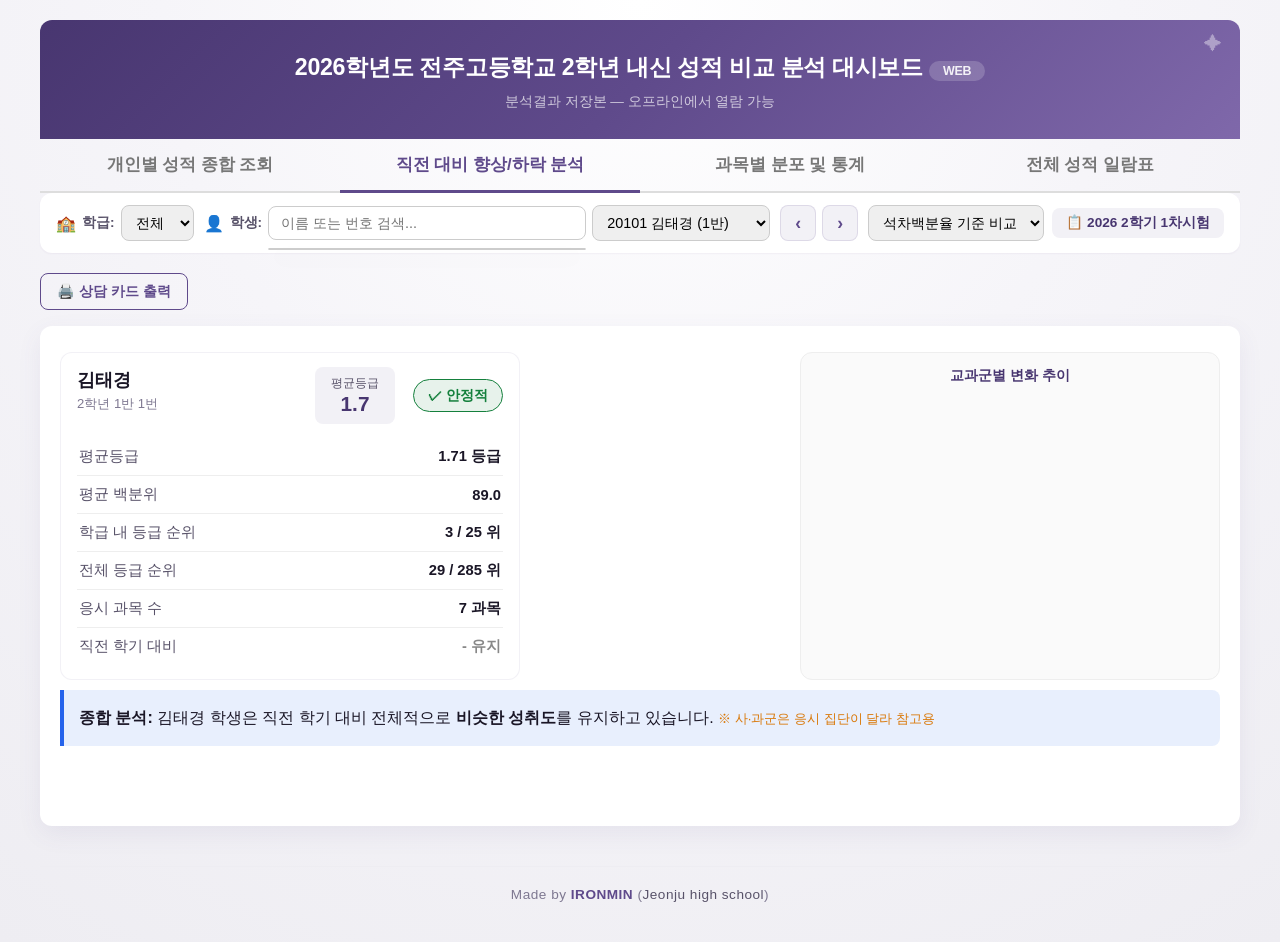
==== commit 58df7722: "Add files via upload" ====
--- a/2026.html
+++ b/2026.html
@@ -3,7 +3,7 @@
 <head>
     <meta charset="UTF-8">
     <meta name="viewport" content="width=device-width, initial-scale=1.0">
-    <title>내신 성적 분석 결과</title>
+    <title>2026학년도 전주고등학교 2학년 내신 성적 비교 분석</title>
     <link rel="stylesheet" crossorigin href="https://cdn.jsdelivr.net/gh/orioncactus/pretendard@v1.3.9/dist/web/static/pretendard.min.css" />
 
     <script src="https://cdn.jsdelivr.net/npm/chart.js"></script>
@@ -749,13 +749,13 @@
     <div class="dashboard-container">
         <div class="main-header">
             <div class="main-header-sparkle">✦</div>
-            <h1>내신 성적 통합 분석 대시보드 <span class="header-badge">WEB</span></h1>
+            <h1>2026학년도 전주고등학교 2학년 내신 성적 비교 분석 대시보드 <span class="header-badge">WEB</span></h1>
             <p>분석결과 저장본 — 오프라인에서 열람 가능</p>
         </div>
         <div id="workspace" style="display:block;" style="display: block;">
             <div class="tabs">
-                <button class="tab-btn active" onclick="switchTab(event,'tab1')">개인별 성적 종합 조회</button>
-                <button class="tab-btn" onclick="switchTab(event,'tab2')">직전 대비 향상/하락 분석</button>
+                <button class="tab-btn" onclick="switchTab(event,'tab1')">개인별 성적 종합 조회</button>
+                <button class="tab-btn active" onclick="switchTab(event,'tab2')">직전 대비 향상/하락 분석</button>
                 <button class="tab-btn" onclick="switchTab(event,'tab3')">과목별 분포 및 통계</button>
                 <button class="tab-btn" onclick="switchTab(event,'tab4')">전체 성적 일람표</button>
             </div>
@@ -781,10 +781,10 @@
                         <input type="text" id="studentSearch" placeholder="이름 또는 번호 검색..." autocomplete="off" oninput="onSearchInput()" onkeydown="onSearchKey(event)" onfocus="onSearchInput()">
                         <div class="search-results" id="searchResults" style="display: block;"></div>
                     </div>
-                    <select id="studentSelect" onchange="updateDashboard()"><option value="">학생을 선택하세요</option><option value="20101">20101 김태경 (1반)</option><option value="20102">20102 박상선 (1반)</option><option value="20103">20103 박윤성 (1반)</option><option value="20104">20104 박지용 (1반)</option><option value="20105">20105 박현수 (1반)</option><option value="20106">20106 박형민 (1반)</option><option value="20107">20107 박효민 (1반)</option><option value="20108">20108 서준희 (1반)</option><option value="20109">20109 송강산 (1반)</option><option value="20110">20110 송현민 (1반)</option><option value="20111">20111 오시온 (1반)</option><option value="20112">20112 옹형준 (1반)</option><option value="20113">20113 유지환 (1반)</option><option value="20114">20114 윤석이 (1반)</option><option value="20115">20115 이성준 (1반)</option><option value="20116">20116 이우륜 (1반)</option><option value="20117">20117 이지후 (1반)</option><option value="20118">20118 이하준 (1반)</option><option value="20119">20119 이현우 (1반)</option><option value="20120">20120 장원석 (1반)</option><option value="20121">20121 전수우 (1반)</option><option value="20122">20122 조현진 (1반)</option><option value="20123">20123 차주원 (1반)</option><option value="20124">20124 최시우 (1반)</option><option value="20125">20125 최진영 (1반)</option><option value="20126">20126 한민 (1반)</option><option value="20201">20201 곽근량 (2반)</option><option value="20202">20202 김결 (2반)</option><option value="20203">20203 김성하 (2반)</option><option value="20204">20204 김성훈 (2반)</option><option value="20205">20205 류찬희 (2반)</option><option value="20206">20206 박은찬 (2반)</option><option value="20207">20207 백건우 (2반)</option><option value="20208">20208 변석현 (2반)</option><option value="20209">20209 양석주 (2반)</option><option value="20210">20210 윤효성 (2반)</option><option value="20211">20211 이경훈 (2반)</option><option value="20212">20212 이동준 (2반)</option><option value="20213">20213 이수 (2반)</option><option value="20214">20214 이승준 (2반)</option><option value="20215">20215 이주성 (2반)</option><option value="20216">20216 이현빈 (2반)</option><option value="20217">20217 이현승 (2반)</option><option value="20218">20218 장명헌 (2반)</option><option value="20219">20219 장준환 (2반)</option><option value="20220">20220 정민찬 (2반)</option><option value="20221">20221 정지훈 (2반)</option><option value="20222">20222 제갈해준 (2반)</option><option value="20223">20223 조준혁 (2반)</option><option value="20224">20224 차영훈 (2반)</option><option value="20225">20225 최승우 (2반)</option><option value="20226">20226 최현우 (2반)</option><option value="20301">20301 김경민 (3반)</option><option value="20302">20302 김정연 (3반)</option><option value="20303">20303 김진명 (3반)</option><option value="20304">20304 김해준 (3반)</option><option value="20305">20305 노성찬 (3반)</option><option value="20306">20306 박도연 (3반)</option><option value="20307">20307 박지현 (3반)</option><option value="20308">20308 서동건 (3반)</option><option value="20309">20309 송승우 (3반)</option><option value="20310">20310 심온 (3반)</option><option value="20311">20311 안재황 (3반)</option><option value="20312">20312 유도현 (3반)</option><option value="20313">20313 유지훈 (3반)</option><option value="20314">20314 윤의영 (3반)</option><option value="20315">20315 이도형 (3반)</option><option value="20316">20316 이융 (3반)</option><option value="20317">20317 이현호 (3반)</option><option value="20318">20318 장찬익 (3반)</option><option value="20319">20319 장훈 (3반)</option><option value="20320">20320 전유준 (3반)</option><option value="20321">20321 정은찬 (3반)</option><option value="20322">20322 정주호 (3반)</option><option value="20323">20323 조정민 (3반)</option><option value="20324">20324 한하준 (3반)</option><option value="20325">20325 황도윤 (3반)</option><option value="20326">20326 황은택 (3반)</option><option value="20401">20401 고혁진 (4반)</option><option value="20402">20402 국지원 (4반)</option><option value="20403">20403 권처원 (4반)</option><option value="20404">20404 김강진 (4반)</option><option value="20405">20405 김동근 (4반)</option><option value="20406">20406 김동욱 (4반)</option><option value="20407">20407 김동현 (4반)</option><option value="20408">20408 김민종 (4반)</option><option value="20409">20409 김성준 (4반)</option><option value="20410">20410 김시헌 (4반)</option><option value="20411">20411 김원무 (4반)</option><option value="20412">20412 김준 (4반)</option><option value="20413">20413 김찬율 (4반)</option><option value="20414">20414 도예성 (4반)</option><option value="20415">20415 소은성 (4반)</option><option value="20416">20416 소현우 (4반)</option><option value="20417">20417 송강수 (4반)</option><option value="20418">20418 유다윗 (4반)</option><option value="20419">20419 이민우 (4반)</option><option value="20420">20420 장명정 (4반)</option><option value="20421">20421 전경찬 (4반)</option><option value="20422">20422 정윤호 (4반)</option><option value="20423">20423 정지후 (4반)</option><option value="20424">20424 한성원 (4반)</option><option value="20425">20425 허태경 (4반)</option><option value="20426">20426 홍성휘 (4반)</option><option value="20427">20427 황수현 (4반)</option><option value="20501">20501 강형석 (5반)</option><option value="20502">20502 김민수 (5반)</option><option value="20503">20503 김수영 (5반)</option><option value="20504">20504 김연우 (5반)</option><option value="20505">20505 김주헌 (5반)</option><option value="20506">20506 김진영 (5반)</option><option value="20507">20507 김태석 (5반)</option><option value="20508">20508 박남주 (5반)</option><option value="20509">20509 박재민 (5반)</option><option value="20510">20510 박종민 (5반)</option><option value="20511">20511 박지성 (5반)</option><option value="20512">20512 박태훈 (5반)</option><option value="20513">20513 신도윤 (5반)</option><option value="20514">20514 심온 (5반)</option><option value="20515">20515 양건후 (5반)</option><option value="20516">20516 오태윤 (5반)</option><option value="20517">20517 유선민 (5반)</option><option value="20518">20518 이강민 (5반)</option><option value="20519">20519 이강수 (5반)</option><option value="20520">20520 이승찬 (5반)</option><option value="20521">20521 이정우 (5반)</option><option value="20522">20522 이태희 (5반)</option><option value="20523">20523 임건우 (5반)</option><option value="20524">20524 정영훈 (5반)</option><option value="20525">20525 최종현 (5반)</option><option value="20526">20526 최준우 (5반)</option><option value="20527">20527 친버 (5반)</option><option value="20601">20601 국현호 (6반)</option><option value="20602">20602 김기영 (6반)</option><option value="20603">20603 김윤서 (6반)</option><option value="20604">20604 박지수 (6반)</option><option value="20605">20605 박지훈 (6반)</option><option value="20606">20606 배주형 (6반)</option><option value="20607">20607 변정무 (6반)</option><option value="20608">20608 서동천 (6반)</option><option value="20609">20609 서윤우 (6반)</option><option value="20611">20611 오인성 (6반)</option><option value="20612">20612 유성민 (6반)</option><option value="20613">20613 유종현 (6반)</option><option value="20614">20614 유지호 (6반)</option><option value="20615">20615 유지후 (6반)</option><option value="20616">20616 이예훈 (6반)</option><option value="20617">20617 이은성 (6반)</option><option value="20618">20618 전대혁 (6반)</option><option value="20619">20619 정우진 (6반)</option><option value="20620">20620 정유혁 (6반)</option><option value="20621">20621 조승우 (6반)</option><option value="20622">20622 조유민 (6반)</option><option value="20623">20623 최재원 (6반)</option><option value="20624">20624 최주호 (6반)</option><option value="20625">20625 한희재 (6반)</option><option value="20626">20626 황준상 (6반)</option><option value="20701">20701 강성민 (7반)</option><option value="20702">20702 강신중 (7반)</option><option value="20703">20703 강지훈 (7반)</option><option value="20704">20704 권민준 (7반)</option><option value="20705">20705 김강헌 (7반)</option><option value="20706">20706 김다원 (7반)</option><option value="20707">20707 김민수 (7반)</option><option value="20708">20708 김성지 (7반)</option><option value="20709">20709 김시우 (7반)</option><option value="20710">20710 김우준 (7반)</option><option value="20711">20711 김율현 (7반)</option><option value="20712">20712 김찬희 (7반)</option><option value="20713">20713 박서진 (7반)</option><option value="20714">20714 박재경 (7반)</option><option value="20715">20715 성주완 (7반)</option><option value="20716">20716 양기준 (7반)</option><option value="20717">20717 유승태 (7반)</option><option value="20718">20718 유종하 (7반)</option><option value="20719">20719 이선재 (7반)</option><option value="20720">20720 이율건 (7반)</option><option value="20721">20721 이정우 (7반)</option><option value="20722">20722 이찬영 (7반)</option><option value="20723">20723 정성욱 (7반)</option><option value="20724">20724 정승원 (7반)</option><option value="20725">20725 최승찬 (7반)</option><option value="20726">20726 최준영 (7반)</option><option value="20727">20727 황유찬 (7반)</option><option value="20801">20801 강세민 (8반)</option><option value="20802">20802 곽대은 (8반)</option><option value="20803">20803 구성모 (8반)</option><option value="20804">20804 김도윤 (8반)</option><option value="20805">20805 김승수 (8반)</option><option value="20806">20806 김정훈 (8반)</option><option value="20807">20807 김지율 (8반)</option><option value="20808">20808 김효국 (8반)</option><option value="20809">20809 박성현 (8반)</option><option value="20810">20810 성유현 (8반)</option><option value="20811">20811 소민재 (8반)</option><option value="20812">20812 송서호 (8반)</option><option value="20813">20813 신재호 (8반)</option><option value="20814">20814 양은휼 (8반)</option><option value="20815">20815 양재연 (8반)</option><option value="20816">20816 양홍석 (8반)</option><option value="20817">20817 오상훈 (8반)</option><option value="20818">20818 윤동현 (8반)</option><option value="20819">20819 이건휘 (8반)</option><option value="20820">20820 이윤재 (8반)</option><option value="20821">20821 이은호 (8반)</option><option value="20822">20822 임도윤 (8반)</option><option value="20823">20823 임시우 (8반)</option><option value="20824">20824 임재율 (8반)</option><option value="20825">20825 장한결 (8반)</option><option value="20826">20826 홍민우 (8반)</option><option value="20901">20901 강민우 (9반)</option><option value="20902">20902 강수호 (9반)</option><option value="20903">20903 김재정 (9반)</option><option value="20904">20904 김주완 (9반)</option><option value="20905">20905 민선우 (9반)</option><option value="20906">20906 박기범 (9반)</option><option value="20907">20907 박진우 (9반)</option><option value="20908">20908 박희준 (9반)</option><option value="20909">20909 설희우 (9반)</option><option value="20910">20910 안혁주 (9반)</option><option value="20911">20911 양용준 (9반)</option><option value="20912">20912 양현태 (9반)</option><option value="20913">20913 이건우 (9반)</option><option value="20914">20914 이재현 (9반)</option><option value="20915">20915 이종빈 (9반)</option><option value="20916">20916 이지안 (9반)</option><option value="20917">20917 이초인 (9반)</option><option value="20918">20918 이한결 (9반)</option><option value="20919">20919 조무겸 (9반)</option><option value="20920">20920 조예성 (9반)</option><option value="20921">20921 진태호 (9반)</option><option value="20922">20922 채별담 (9반)</option><option value="20923">20923 최범준 (9반)</option><option value="20924">20924 최아진 (9반)</option><option value="20925">20925 허윤석 (9반)</option><option value="20926">20926 허지수 (9반)</option><option value="21001">21001 강지우 (10반)</option><option value="21002">21002 구건희 (10반)</option><option value="21003">21003 김건호 (10반)</option><option value="21004">21004 김동준 (10반)</option><option value="21005">21005 김서현 (10반)</option><option value="21006">21006 김성진 (10반)</option><option value="21007">21007 민시호 (10반)</option><option value="21008">21008 박윤범 (10반)</option><option value="21009">21009 박정현 (10반)</option><option value="21010">21010 박지성 (10반)</option><option value="21011">21011 박지후 (10반)</option><option value="21012">21012 박지훈 (10반)</option><option value="21013">21013 박해솔 (10반)</option><option value="21014">21014 송영석 (10반)</option><option value="21015">21015 이동훈 (10반)</option><option value="21016">21016 이찬율 (10반)</option><option value="21017">21017 이태훈 (10반)</option><option value="21018">21018 이현우 (10반)</option><option value="21019">21019 장예준 (10반)</option><option value="21020">21020 장한중 (10반)</option><option value="21021">21021 정민훈 (10반)</option><option value="21022">21022 조준영 (10반)</option><option value="21023">21023 채기주 (10반)</option><option value="21024">21024 최기운 (10반)</option><option value="21025">21025 하승훈 (10반)</option><option value="21026">21026 홍인준 (10반)</option><option value="21101">21101 강민규 (11반)</option><option value="21102">21102 구자운 (11반)</option><option value="21103">21103 김동빈 (11반)</option><option value="21104">21104 김서준 (11반)</option><option value="21105">21105 김승재 (11반)</option><option value="21106">21106 김예현 (11반)</option><option value="21107">21107 김준호 (11반)</option><option value="21108">21108 김태훈 (11반)</option><option value="21109">21109 박서현 (11반)</option><option value="21110">21110 박준완 (11반)</option><option value="21111">21111 배준홍 (11반)</option><option value="21112">21112 소호령 (11반)</option><option value="21113">21113 송진규 (11반)</option><option value="21114">21114 신민관 (11반)</option><option value="21115">21115 안세진 (11반)</option><option value="21116">21116 양도현 (11반)</option><option value="21117">21117 오건호 (11반)</option><option value="21118">21118 오준 (11반)</option><option value="21119">21119 이세민 (11반)</option><option value="21120">21120 이승준 (11반)</option><option value="21121">21121 이진성 (11반)</option><option value="21122">21122 임진형 (11반)</option><option value="21123">21123 최운 (11반)</option><option value="21124">21124 최형대 (11반)</option><option value="21125">21125 황의진 (11반)</option><option value="21126">21126 황지우 (11반)</option></select>
+                    <select id="studentSelect" onchange="updateDashboard()"><option value="">학생을 선택하세요</option><option value="20101">20101 김태경 (1반)</option><option value="20102">20102 박상선 (1반)</option><option value="20103">20103 박윤성 (1반)</option><option value="20104">20104 박지용 (1반)</option><option value="20105">20105 박현수 (1반)</option><option value="20106">20106 박형민 (1반)</option><option value="20107">20107 박효민 (1반)</option><option value="20108">20108 서준희 (1반)</option><option value="20109">20109 송강산 (1반)</option><option value="20110">20110 송현민 (1반)</option><option value="20111">20111 오시온 (1반)</option><option value="20112">20112 옹형준 (1반)</option><option value="20114">20114 윤석이 (1반)</option><option value="20115">20115 이성준 (1반)</option><option value="20116">20116 이우륜 (1반)</option><option value="20117">20117 이지후 (1반)</option><option value="20118">20118 이하준 (1반)</option><option value="20119">20119 이현우 (1반)</option><option value="20120">20120 장원석 (1반)</option><option value="20121">20121 전수우 (1반)</option><option value="20122">20122 조현진 (1반)</option><option value="20123">20123 차주원 (1반)</option><option value="20124">20124 최시우 (1반)</option><option value="20125">20125 최진영 (1반)</option><option value="20126">20126 한민 (1반)</option><option value="20201">20201 곽근량 (2반)</option><option value="20202">20202 김결 (2반)</option><option value="20203">20203 김성하 (2반)</option><option value="20204">20204 김성훈 (2반)</option><option value="20205">20205 류찬희 (2반)</option><option value="20206">20206 박은찬 (2반)</option><option value="20207">20207 백건우 (2반)</option><option value="20208">20208 변석현 (2반)</option><option value="20209">20209 양석주 (2반)</option><option value="20210">20210 윤효성 (2반)</option><option value="20211">20211 이경훈 (2반)</option><option value="20212">20212 이동준 (2반)</option><option value="20213">20213 이수 (2반)</option><option value="20214">20214 이승준 (2반)</option><option value="20215">20215 이주성 (2반)</option><option value="20216">20216 이현빈 (2반)</option><option value="20217">20217 이현승 (2반)</option><option value="20218">20218 장명헌 (2반)</option><option value="20219">20219 장준환 (2반)</option><option value="20220">20220 정민찬 (2반)</option><option value="20221">20221 정지훈 (2반)</option><option value="20222">20222 제갈해준 (2반)</option><option value="20223">20223 조준혁 (2반)</option><option value="20224">20224 차영훈 (2반)</option><option value="20225">20225 최승우 (2반)</option><option value="20226">20226 최현우 (2반)</option><option value="20301">20301 김경민 (3반)</option><option value="20302">20302 김정연 (3반)</option><option value="20303">20303 김진명 (3반)</option><option value="20304">20304 김해준 (3반)</option><option value="20305">20305 노성찬 (3반)</option><option value="20306">20306 박도연 (3반)</option><option value="20307">20307 박지현 (3반)</option><option value="20308">20308 서동건 (3반)</option><option value="20309">20309 송승우 (3반)</option><option value="20310">20310 심온 (3반)</option><option value="20311">20311 안재황 (3반)</option><option value="20312">20312 유도현 (3반)</option><option value="20313">20313 유지훈 (3반)</option><option value="20314">20314 윤의영 (3반)</option><option value="20315">20315 이도형 (3반)</option><option value="20316">20316 이융 (3반)</option><option value="20317">20317 이현호 (3반)</option><option value="20318">20318 장찬익 (3반)</option><option value="20319">20319 장훈 (3반)</option><option value="20320">20320 전유준 (3반)</option><option value="20321">20321 정은찬 (3반)</option><option value="20322">20322 정주호 (3반)</option><option value="20323">20323 조정민 (3반)</option><option value="20324">20324 한하준 (3반)</option><option value="20325">20325 황도윤 (3반)</option><option value="20326">20326 황은택 (3반)</option><option value="20401">20401 고혁진 (4반)</option><option value="20402">20402 국지원 (4반)</option><option value="20403">20403 권처원 (4반)</option><option value="20404">20404 김강진 (4반)</option><option value="20405">20405 김동근 (4반)</option><option value="20406">20406 김동욱 (4반)</option><option value="20407">20407 김동현 (4반)</option><option value="20408">20408 김민종 (4반)</option><option value="20409">20409 김성준 (4반)</option><option value="20410">20410 김시헌 (4반)</option><option value="20411">20411 김원무 (4반)</option><option value="20412">20412 김준 (4반)</option><option value="20413">20413 김찬율 (4반)</option><option value="20414">20414 도예성 (4반)</option><option value="20415">20415 소은성 (4반)</option><option value="20416">20416 소현우 (4반)</option><option value="20417">20417 송강수 (4반)</option><option value="20418">20418 유다윗 (4반)</option><option value="20419">20419 이민우 (4반)</option><option value="20420">20420 장명정 (4반)</option><option value="20421">20421 전경찬 (4반)</option><option value="20422">20422 정윤호 (4반)</option><option value="20423">20423 정지후 (4반)</option><option value="20424">20424 한성원 (4반)</option><option value="20425">20425 허태경 (4반)</option><option value="20426">20426 홍성휘 (4반)</option><option value="20427">20427 황수현 (4반)</option><option value="20501">20501 강형석 (5반)</option><option value="20502">20502 김민수 (5반)</option><option value="20503">20503 김수영 (5반)</option><option value="20504">20504 김연우 (5반)</option><option value="20505">20505 김주헌 (5반)</option><option value="20506">20506 김진영 (5반)</option><option value="20507">20507 김태석 (5반)</option><option value="20508">20508 박남주 (5반)</option><option value="20509">20509 박재민 (5반)</option><option value="20510">20510 박종민 (5반)</option><option value="20511">20511 박지성 (5반)</option><option value="20512">20512 박태훈 (5반)</option><option value="20513">20513 신도윤 (5반)</option><option value="20514">20514 심온 (5반)</option><option value="20515">20515 양건후 (5반)</option><option value="20516">20516 오태윤 (5반)</option><option value="20517">20517 유선민 (5반)</option><option value="20518">20518 이강민 (5반)</option><option value="20519">20519 이강수 (5반)</option><option value="20520">20520 이승찬 (5반)</option><option value="20521">20521 이정우 (5반)</option><option value="20522">20522 이태희 (5반)</option><option value="20523">20523 임건우 (5반)</option><option value="20524">20524 정영훈 (5반)</option><option value="20525">20525 최종현 (5반)</option><option value="20526">20526 최준우 (5반)</option><option value="20527">20527 친버 (5반)</option><option value="20601">20601 국현호 (6반)</option><option value="20602">20602 김기영 (6반)</option><option value="20603">20603 김윤서 (6반)</option><option value="20604">20604 박지수 (6반)</option><option value="20605">20605 박지훈 (6반)</option><option value="20606">20606 배주형 (6반)</option><option value="20607">20607 변정무 (6반)</option><option value="20608">20608 서동천 (6반)</option><option value="20609">20609 서윤우 (6반)</option><option value="20611">20611 오인성 (6반)</option><option value="20612">20612 유성민 (6반)</option><option value="20613">20613 유종현 (6반)</option><option value="20614">20614 유지호 (6반)</option><option value="20615">20615 유지후 (6반)</option><option value="20616">20616 이예훈 (6반)</option><option value="20617">20617 이은성 (6반)</option><option value="20618">20618 전대혁 (6반)</option><option value="20619">20619 정우진 (6반)</option><option value="20620">20620 정유혁 (6반)</option><option value="20621">20621 조승우 (6반)</option><option value="20622">20622 조유민 (6반)</option><option value="20623">20623 최재원 (6반)</option><option value="20624">20624 최주호 (6반)</option><option value="20625">20625 한희재 (6반)</option><option value="20626">20626 황준상 (6반)</option><option value="20701">20701 강성민 (7반)</option><option value="20702">20702 강신중 (7반)</option><option value="20703">20703 강지훈 (7반)</option><option value="20704">20704 권민준 (7반)</option><option value="20705">20705 김강헌 (7반)</option><option value="20706">20706 김다원 (7반)</option><option value="20707">20707 김민수 (7반)</option><option value="20708">20708 김성지 (7반)</option><option value="20709">20709 김시우 (7반)</option><option value="20710">20710 김우준 (7반)</option><option value="20711">20711 김율현 (7반)</option><option value="20712">20712 김찬희 (7반)</option><option value="20713">20713 박서진 (7반)</option><option value="20714">20714 박재경 (7반)</option><option value="20715">20715 성주완 (7반)</option><option value="20716">20716 양기준 (7반)</option><option value="20717">20717 유승태 (7반)</option><option value="20718">20718 유종하 (7반)</option><option value="20719">20719 이선재 (7반)</option><option value="20720">20720 이율건 (7반)</option><option value="20721">20721 이정우 (7반)</option><option value="20722">20722 이찬영 (7반)</option><option value="20723">20723 정성욱 (7반)</option><option value="20724">20724 정승원 (7반)</option><option value="20725">20725 최승찬 (7반)</option><option value="20727">20727 황유찬 (7반)</option><option value="20801">20801 강세민 (8반)</option><option value="20802">20802 곽대은 (8반)</option><option value="20803">20803 구성모 (8반)</option><option value="20804">20804 김도윤 (8반)</option><option value="20805">20805 김승수 (8반)</option><option value="20806">20806 김정훈 (8반)</option><option value="20807">20807 김지율 (8반)</option><option value="20808">20808 김효국 (8반)</option><option value="20809">20809 박성현 (8반)</option><option value="20810">20810 성유현 (8반)</option><option value="20811">20811 소민재 (8반)</option><option value="20812">20812 송서호 (8반)</option><option value="20813">20813 신재호 (8반)</option><option value="20814">20814 양은휼 (8반)</option><option value="20815">20815 양재연 (8반)</option><option value="20816">20816 양홍석 (8반)</option><option value="20817">20817 오상훈 (8반)</option><option value="20818">20818 윤동현 (8반)</option><option value="20819">20819 이건휘 (8반)</option><option value="20820">20820 이윤재 (8반)</option><option value="20821">20821 이은호 (8반)</option><option value="20822">20822 임도윤 (8반)</option><option value="20823">20823 임시우 (8반)</option><option value="20824">20824 임재율 (8반)</option><option value="20825">20825 장한결 (8반)</option><option value="20826">20826 홍민우 (8반)</option><option value="20901">20901 강민우 (9반)</option><option value="20902">20902 강수호 (9반)</option><option value="20903">20903 김재정 (9반)</option><option value="20904">20904 김주완 (9반)</option><option value="20905">20905 민선우 (9반)</option><option value="20906">20906 박기범 (9반)</option><option value="20907">20907 박진우 (9반)</option><option value="20908">20908 박희준 (9반)</option><option value="20909">20909 설희우 (9반)</option><option value="20910">20910 안혁주 (9반)</option><option value="20911">20911 양용준 (9반)</option><option value="20912">20912 양현태 (9반)</option><option value="20913">20913 이건우 (9반)</option><option value="20914">20914 이재현 (9반)</option><option value="20915">20915 이종빈 (9반)</option><option value="20916">20916 이지안 (9반)</option><option value="20917">20917 이초인 (9반)</option><option value="20918">20918 이한결 (9반)</option><option value="20919">20919 조무겸 (9반)</option><option value="20920">20920 조예성 (9반)</option><option value="20921">20921 진태호 (9반)</option><option value="20922">20922 채별담 (9반)</option><option value="20923">20923 최범준 (9반)</option><option value="20924">20924 최아진 (9반)</option><option value="20925">20925 허윤석 (9반)</option><option value="20926">20926 허지수 (9반)</option><option value="21001">21001 강지우 (10반)</option><option value="21002">21002 구건희 (10반)</option><option value="21003">21003 김건호 (10반)</option><option value="21004">21004 김동준 (10반)</option><option value="21005">21005 김서현 (10반)</option><option value="21006">21006 김성진 (10반)</option><option value="21007">21007 민시호 (10반)</option><option value="21008">21008 박윤범 (10반)</option><option value="21009">21009 박정현 (10반)</option><option value="21010">21010 박지성 (10반)</option><option value="21011">21011 박지후 (10반)</option><option value="21012">21012 박지훈 (10반)</option><option value="21013">21013 박해솔 (10반)</option><option value="21014">21014 송영석 (10반)</option><option value="21015">21015 이동훈 (10반)</option><option value="21016">21016 이찬율 (10반)</option><option value="21017">21017 이태훈 (10반)</option><option value="21018">21018 이현우 (10반)</option><option value="21019">21019 장예준 (10반)</option><option value="21020">21020 장한중 (10반)</option><option value="21021">21021 정민훈 (10반)</option><option value="21022">21022 조준영 (10반)</option><option value="21023">21023 채기주 (10반)</option><option value="21024">21024 최기운 (10반)</option><option value="21025">21025 하승훈 (10반)</option><option value="21026">21026 홍인준 (10반)</option><option value="21101">21101 강민규 (11반)</option><option value="21102">21102 구자운 (11반)</option><option value="21103">21103 김동빈 (11반)</option><option value="21105">21105 김승재 (11반)</option><option value="21106">21106 김예현 (11반)</option><option value="21107">21107 김준호 (11반)</option><option value="21108">21108 김태훈 (11반)</option><option value="21109">21109 박서현 (11반)</option><option value="21110">21110 박준완 (11반)</option><option value="21111">21111 배준홍 (11반)</option><option value="21112">21112 소호령 (11반)</option><option value="21113">21113 송진규 (11반)</option><option value="21114">21114 신민관 (11반)</option><option value="21115">21115 안세진 (11반)</option><option value="21116">21116 양도현 (11반)</option><option value="21117">21117 오건호 (11반)</option><option value="21118">21118 오준 (11반)</option><option value="21119">21119 이세민 (11반)</option><option value="21120">21120 이승준 (11반)</option><option value="21121">21121 이진성 (11반)</option><option value="21122">21122 임진형 (11반)</option><option value="21123">21123 최운 (11반)</option><option value="21124">21124 최형대 (11반)</option><option value="21125">21125 황의진 (11반)</option><option value="21126">21126 황지우 (11반)</option></select>
                 </div>
                 <div class="ctrl-group">
-                    <button class="nav-btn" id="prevBtn" onclick="navStudent(-1)" title="이전 학생" disabled="">‹</button>
+                    <button class="nav-btn" id="prevBtn" onclick="navStudent(-1)" title="이전 학생">‹</button>
                     <button class="nav-btn" id="nextBtn" onclick="navStudent(1)" title="다음 학생">›</button>
                 </div>
                 <div class="ctrl-group ctrl-right">
@@ -792,14 +792,14 @@
                         <option value="percentile">석차백분율 기준 비교</option>
                         <option value="score">원점수 기준 비교</option>
                     </select>
-                    <span class="exam-label" id="examLabel" title="직전: 2026 1학기 1차시험 → 이번: 2026 1학기 2차시험">📋 2026 1학기 2차시험</span>
+                    <span class="exam-label" id="examLabel" title="직전: 2026 1학기 2차시험 → 이번: 2026 2학기 1차시험">📋 2026 2학기 1차시험</span>
                 </div>
             </div>
             <div class="controls-sub">
                 <button class="btn-print-ghost" onclick="printCounselCard()">🖨️ 상담 카드 출력</button>
             </div>
 
-            <div id="tab1" class="tab-content active">
+            <div id="tab1" class="tab-content">
                 <!-- 학생 헤더 카드 -->
                 <div class="student-header" id="studentHeader">
                     <div class="sh-left">
@@ -807,8 +807,8 @@
                         <p id="shClass">2학년 1반 1번</p>
                     </div>
                     <div class="sh-right">
-                        <div class="sh-stat"><span class="sh-label">평균등급</span><span class="sh-value" id="shAvgGrade">1.3</span></div>
-                        <div class="sh-stat"><span class="sh-label">전체 인원</span><span class="sh-value" id="shTotal">288명</span></div>
+                        <div class="sh-stat"><span class="sh-label">평균등급</span><span class="sh-value" id="shAvgGrade">1.7</span></div>
+                        <div class="sh-stat"><span class="sh-label">전체 인원</span><span class="sh-value" id="shTotal">285명</span></div>
                         <span id="flagBadge1"><span class="flag-badge ok">✓ 안정적</span></span>
                     </div>
                 </div>
@@ -819,86 +819,79 @@
                         <h4>학생 정보</h4>
                         <table class="info-table">
                             <tbody>
-                                <tr><td class="info-key">평균등급</td><td class="info-val" id="infoAvgGrade">1.25 등급</td></tr>
-                                <tr><td class="info-key">평균 백분위</td><td class="info-val" id="infoAvgPct">91.6</td></tr>
-                                <tr><td class="info-key">학급 내 등급 순위</td><td class="info-val" id="infoClassRank">1 / 26 위</td></tr>
-                                <tr><td class="info-key">전체 등급 순위</td><td class="info-val" id="infoTotalRank">9 / 288 위</td></tr>
-                                <tr><td class="info-key">응시 과목 수</td><td class="info-val" id="infoSubjCount">8 과목</td></tr>
-                                <tr><td class="info-key">직전 학기 대비</td><td class="info-val" id="infoTrend"><span class="delta-down">일부 하락</span></td></tr>
+                                <tr><td class="info-key">평균등급</td><td class="info-val" id="infoAvgGrade">1.71 등급</td></tr>
+                                <tr><td class="info-key">평균 백분위</td><td class="info-val" id="infoAvgPct">89.0</td></tr>
+                                <tr><td class="info-key">학급 내 등급 순위</td><td class="info-val" id="infoClassRank">3 / 25 위</td></tr>
+                                <tr><td class="info-key">전체 등급 순위</td><td class="info-val" id="infoTotalRank">29 / 285 위</td></tr>
+                                <tr><td class="info-key">응시 과목 수</td><td class="info-val" id="infoSubjCount">7 과목</td></tr>
+                                <tr><td class="info-key">직전 학기 대비</td><td class="info-val" id="infoTrend"><span class="delta-flat">유지</span></td></tr>
                             </tbody>
                         </table>
                     </div>
                     <!-- 레이더 차트 -->
                     <div class="chart-container" style="display:flex; flex-direction:column;">
                         <h4 style="margin:0 0 4px;">과목별 성취도 (백분위)</h4>
-                        <canvas id="radarChart" height="320" style="display: block; box-sizing: border-box; height: 320px; width: 320px;" width="320"></canvas>
+                        <canvas id="radarChart" style="box-sizing: border-box; display: block; height: 320px; width: 320px;" width="320" height="320"></canvas>
                         <p style="font-size:0.78rem; color:var(--text-muted); text-align:center; margin:6px 0 0;">
                             응시한 전 과목 · 바깥쪽일수록 상위권</p>
                     </div>
                 </div>
 
                 <!-- 과목별 상세 분석 (응시 전과목 단일 표) -->
-                <h4 style="margin:22px 0 6px;">과목별 상세 분석 <span id="subjCountLabel" style="color:var(--text-muted); font-weight:normal; font-size:0.9rem;">응시 8과목</span></h4>
+                <h4 style="margin:22px 0 6px;">과목별 상세 분석 <span id="subjCountLabel" style="color:var(--text-muted); font-weight:normal; font-size:0.9rem;">응시 7과목</span></h4>
                 <table id="reportCardTable">
                     <thead>
                         <tr><th>과목</th><th>원점수</th><th>성취도</th><th>석차등급</th><th>석차</th><th>백분위</th></tr>
                     </thead>
                     <tbody><tr>
-            <td style="font-weight:bold;">문학</td>
-            <td>93.5</td>
+            <td style="font-weight:bold;">화법과 언어</td>
+            <td>96</td>
             <td><span class="achv-badge achv-A">A</span></td>
             <td><span class="grade-badge grade-1">1등급</span></td>
-            <td>20</td>
-            <td style="color:var(--success, #15803D); font-weight:bold;">93.1</td>
+            <td>6</td>
+            <td style="color:var(--success, #15803D); font-weight:bold;">97.9</td>
         </tr><tr>
-            <td style="font-weight:bold;">대수</td>
-            <td>94</td>
-            <td><span class="achv-badge achv-A">A</span></td>
-            <td><span class="grade-badge grade-1">1등급</span></td>
-            <td>3</td>
-            <td style="color:var(--success, #15803D); font-weight:bold;">98.4</td>
-        </tr><tr>
-            <td style="font-weight:bold;">미적분Ⅰ</td>
-            <td>83.7</td>
+            <td style="font-weight:bold;">확률과 통계</td>
+            <td>84.2</td>
             <td><span class="achv-badge achv-B">B</span></td>
             <td><span class="grade-badge grade-1">1등급</span></td>
-            <td>19</td>
-            <td style="color:var(--success, #15803D); font-weight:bold;">93.4</td>
+            <td>27</td>
+            <td style="color:var(--success, #15803D); font-weight:bold;">90.5</td>
         </tr><tr>
-            <td style="font-weight:bold;">영어Ⅰ</td>
-            <td>100</td>
-            <td><span class="achv-badge achv-A">A</span></td>
-            <td><span class="grade-badge grade-1">1등급</span></td>
-            <td>1</td>
-            <td style="color:var(--success, #15803D); font-weight:bold;">91.7</td>
-        </tr><tr>
-            <td style="font-weight:bold;">물리학</td>
-            <td>98</td>
-            <td><span class="achv-badge achv-A">A</span></td>
-            <td><span class="grade-badge grade-1">1등급</span></td>
-            <td>2</td>
-            <td style="color:var(--success, #15803D); font-weight:bold;">97.8</td>
-        </tr><tr>
-            <td style="font-weight:bold;">화학</td>
-            <td>76.5</td>
+            <td style="font-weight:bold;">미적분Ⅱ</td>
+            <td>75.4</td>
             <td><span class="achv-badge achv-C">C</span></td>
             <td><span class="grade-badge grade-2">2등급</span></td>
-            <td>32</td>
-            <td style="color:var(--warning, #D97706); font-weight:bold;">75.4</td>
+            <td>31</td>
+            <td style="color:var(--success, #15803D); font-weight:bold;">82.2</td>
         </tr><tr>
-            <td style="font-weight:bold;">생명과학</td>
-            <td>93</td>
+            <td style="font-weight:bold;">영어Ⅱ</td>
+            <td>90.2</td>
             <td><span class="achv-badge achv-A">A</span></td>
             <td><span class="grade-badge grade-2">2등급</span></td>
-            <td>11</td>
-            <td style="color:var(--success, #15803D); font-weight:bold;">85.3</td>
+            <td>36</td>
+            <td style="color:var(--success, #15803D); font-weight:bold;">87.4</td>
         </tr><tr>
-            <td style="font-weight:bold;">정보</td>
-            <td>98</td>
+            <td style="font-weight:bold;">전자기와 양자</td>
+            <td>87.7</td>
+            <td><span class="achv-badge achv-B">B</span></td>
+            <td><span class="grade-badge grade-2">2등급</span></td>
+            <td>14</td>
+            <td style="color:var(--success, #15803D); font-weight:bold;">88.3</td>
+        </tr><tr>
+            <td style="font-weight:bold;">물질과 에너지</td>
+            <td>89.9</td>
+            <td><span class="achv-badge achv-B">B</span></td>
+            <td><span class="grade-badge grade-2">2등급</span></td>
+            <td>13</td>
+            <td style="color:var(--success, #15803D); font-weight:bold;">89.1</td>
+        </tr><tr>
+            <td style="font-weight:bold;">세포와 물질대사</td>
+            <td>92.91</td>
             <td><span class="achv-badge achv-A">A</span></td>
-            <td><span class="grade-badge grade-1">1등급</span></td>
-            <td>3</td>
-            <td style="color:var(--success, #15803D); font-weight:bold;">98.1</td>
+            <td><span class="grade-badge grade-2">2등급</span></td>
+            <td>9</td>
+            <td style="color:var(--success, #15803D); font-weight:bold;">87.7</td>
         </tr></tbody>
                 </table>
                 <div class="achv-legend">
@@ -910,43 +903,269 @@
                 </div>
             </div>
 
-            <div id="tab2" class="tab-content">
+            <div id="tab2" class="tab-content active">
 
                 <!-- 상단: 학생 정보 카드 + 변화 막대 차트 (좌우 2열) -->
                 <div class="tab2-top-row">
                     <div class="tab2-info-card">
                         <div class="t2-header">
                             <div>
-                                <div class="t2-name" id="t2Name">학생을 선택해주세요</div>
-                                <div class="t2-meta" id="t2Meta"></div>
+                                <div class="t2-name" id="t2Name">박윤성</div>
+                                <div class="t2-meta" id="t2Meta">2학년 1반 3번</div>
                             </div>
                             <div class="t2-header-right">
-                                <div class="sh-stat"><span class="sh-label">평균등급</span><span class="sh-value" id="t2AvgGrade">-</span></div>
-                                <span id="t2FlagBadge"></span>
+                                <div class="sh-stat"><span class="sh-label">평균등급</span><span class="sh-value" id="t2AvgGrade">3.0</span></div>
+                                <span id="t2FlagBadge"><span class="flag-badge">⚠️ 관심 필요</span></span>
                             </div>
                         </div>
                         <table class="info-table">
                             <tbody>
-                                <tr><td class="info-key">평균등급</td><td class="info-val" id="t2InfoAvgGrade">-</td></tr>
-                                <tr><td class="info-key">평균 백분위</td><td class="info-val" id="t2InfoAvgPct">-</td></tr>
-                                <tr><td class="info-key">학급 내 등급 순위</td><td class="info-val" id="t2InfoClassRank">-</td></tr>
-                                <tr><td class="info-key">전체 등급 순위</td><td class="info-val" id="t2InfoTotalRank">-</td></tr>
-                                <tr><td class="info-key">응시 과목 수</td><td class="info-val" id="t2InfoSubjCount">-</td></tr>
-                                <tr><td class="info-key">직전 학기 대비</td><td class="info-val" id="t2InfoTrend">-</td></tr>
+                                <tr><td class="info-key">평균등급</td><td class="info-val" id="t2InfoAvgGrade">3.00 등급</td></tr>
+                                <tr><td class="info-key">평균 백분위</td><td class="info-val" id="t2InfoAvgPct">44.7</td></tr>
+                                <tr><td class="info-key">학급 내 등급 순위</td><td class="info-val" id="t2InfoClassRank">13 / 25 위</td></tr>
+                                <tr><td class="info-key">전체 등급 순위</td><td class="info-val" id="t2InfoTotalRank">138 / 285 위</td></tr>
+                                <tr><td class="info-key">응시 과목 수</td><td class="info-val" id="t2InfoSubjCount">7 과목</td></tr>
+                                <tr><td class="info-key">직전 학기 대비</td><td class="info-val" id="t2InfoTrend"><span class="delta-flat">유지</span></td></tr>
                             </tbody>
                         </table>
                     </div>
                     <div class="chart-container">
                         <div class="chart-title">교과군별 변화 추이</div>
-                        <canvas id="barChart"></canvas>
+                        <canvas id="barChart" style="box-sizing: border-box; display: block; height: 240px; width: 320px;" width="320" height="240"></canvas>
                     </div>
                 </div>
 
                 <!-- 종합 분석 한 줄 띠 -->
-                <div class="narrative-box" id="narrativeBox">데이터 분석을 위해 학생을 선택해주세요.</div>
+                <div class="narrative-box" id="narrativeBox"><strong>종합 분석:</strong> 박윤성 학생은 직전 학기 대비 전체적으로 <strong>비슷한 성취도</strong>를 유지하고 있습니다. <span style="font-size:0.82rem;color:#D97706;">※ 사·과군은 응시 집단이 달라 참고용</span></div>
 
                 <!-- 교과군 아코디언 (군별 → 과목별 펼침) -->
-                <div id="domainAccordion" class="domain-accordion"></div>
+                <div id="domainAccordion" class="domain-accordion">
+            <div class="domain-card" data-domain-idx="0">
+                <div class="domain-header" onclick="toggleDomainCard(this)">
+                    <span class="domain-toggle">▼</span>
+                    <span class="domain-name">국어군</span>
+                    <span class="domain-summary"><span class="pct-change">백분위 <b>61.5</b> → <b>70.2</b></span><span class="domain-badge up">▲ 8.7 향상</span></span>
+                </div>
+                <div class="domain-body">
+        <div class="subj-row head">
+            <div>과목 (직전 → 이번)</div>
+            <div>원점수</div>
+            <div>석차 · 등급</div>
+            <div>백분위</div>
+        </div>
+    
+        <div class="subj-row">
+            <div class="subj-name">문학<span class="arrow">→</span>화법과 언어</div>
+            <div><span class="col-label">원점수 </span><span class="metric-main">78.8 → 65.3</span><span class="delta-inline down">▼13.5</span></div>
+            <div>
+                <span class="rank-line"><span class="col-label">석차 </span><span class="metric-main">111위 → 85위</span><span class="delta-inline up">▲26</span></span>
+                <span class="grade-line"><span class="col-label">등급 </span><span class="metric-main">3등급 → 2등급</span><span class="delta-inline up">▲1</span></span>
+            </div>
+            <div><span class="col-label">백분위 </span><span class="metric-main">61.5 → 70.2</span><span class="delta-inline up">▲8.7</span></div>
+        </div>
+    </div>
+            </div>
+        
+            <div class="domain-card" data-domain-idx="1">
+                <div class="domain-header" onclick="toggleDomainCard(this)">
+                    <span class="domain-toggle">▼</span>
+                    <span class="domain-name">수학군<span class="ref-tag">참고</span></span>
+                    <span class="domain-summary"><span class="pct-change">백분위 <b>72.1</b> → <b>30.6</b></span><span class="domain-badge down">▼ 41.5 하락</span></span>
+                </div>
+                <div class="domain-body">
+        <div class="unmatched-note">
+            직전 통합과목 → 이번 학기 선택과목으로 분리되어, 좌(2025 직전)·우(2026 이번) 패널로 나누어 표시합니다.
+            응시 집단(전체 vs 선택자)도 다르므로 <b>참고용으로만</b> 해석하세요.
+        </div>
+        <div class="unmatched-grid">
+            <div class="unmatched-col">
+                <h5>📘 2025 직전 (통합과목)</h5>
+                
+            <div class="split-row head">
+                <div>과목</div><div>원점수</div><div>석차·등급</div><div>백분위</div>
+            </div>
+            
+        <div class="split-row">
+            <div class="s-name"><span class="col-label">과목 </span>대수</div>
+            <div class="s-main"><span class="col-label">원점수 </span>57.4</div>
+            <div class="s-sub"><span class="col-label">석차·등급 </span>96위 · 2등급</div>
+            <div class="s-main"><span class="col-label">백분위 </span>66.5</div>
+        </div>
+    
+        <div class="split-row">
+            <div class="s-name"><span class="col-label">과목 </span>미적분Ⅰ</div>
+            <div class="s-main"><span class="col-label">원점수 </span>69.7</div>
+            <div class="s-sub"><span class="col-label">석차·등급 </span>64위 · 2등급</div>
+            <div class="s-main"><span class="col-label">백분위 </span>77.8</div>
+        </div>
+    
+        
+            </div>
+            <div class="unmatched-col">
+                <h5>📗 2026 이번 (선택과목)</h5>
+                
+            <div class="split-row head">
+                <div>과목</div><div>원점수</div><div>석차·등급</div><div>백분위</div>
+            </div>
+            
+        <div class="split-row">
+            <div class="s-name"><span class="col-label">과목 </span>확률과 통계</div>
+            <div class="s-main"><span class="col-label">원점수 </span>52.5</div>
+            <div class="s-sub"><span class="col-label">석차·등급 </span>145위 · 3등급</div>
+            <div class="s-main"><span class="col-label">백분위 </span>49.1</div>
+        </div>
+    
+        <div class="split-row">
+            <div class="s-name"><span class="col-label">과목 </span>미적분Ⅱ</div>
+            <div class="s-main"><span class="col-label">원점수 </span>19.6</div>
+            <div class="s-sub"><span class="col-label">석차·등급 </span>153위 · 4등급</div>
+            <div class="s-main"><span class="col-label">백분위 </span>12.1</div>
+        </div>
+    
+        
+            </div>
+        </div>
+    </div>
+            </div>
+        
+            <div class="domain-card" data-domain-idx="2">
+                <div class="domain-header" onclick="toggleDomainCard(this)">
+                    <span class="domain-toggle">▼</span>
+                    <span class="domain-name">영어군</span>
+                    <span class="domain-summary"><span class="pct-change">백분위 <b>72.2</b> → <b>90.5</b></span><span class="domain-badge up">▲ 18.3 향상</span></span>
+                </div>
+                <div class="domain-body">
+        <div class="subj-row head">
+            <div>과목 (직전 → 이번)</div>
+            <div>원점수</div>
+            <div>석차 · 등급</div>
+            <div>백분위</div>
+        </div>
+    
+        <div class="subj-row">
+            <div class="subj-name">영어Ⅰ<span class="arrow">→</span>영어Ⅱ</div>
+            <div><span class="col-label">원점수 </span><span class="metric-main">95 → 91.7</span><span class="delta-inline down">▼3.3</span></div>
+            <div>
+                <span class="rank-line"><span class="col-label">석차 </span><span class="metric-main">78위 → 27위</span><span class="delta-inline up">▲51</span></span>
+                <span class="grade-line"><span class="col-label">등급 </span><span class="metric-main">2등급 → 1등급</span><span class="delta-inline up">▲1</span></span>
+            </div>
+            <div><span class="col-label">백분위 </span><span class="metric-main">72.2 → 90.5</span><span class="delta-inline up">▲18.3</span></div>
+        </div>
+    </div>
+            </div>
+        
+            <div class="domain-card" data-domain-idx="4">
+                <div class="domain-header" onclick="toggleDomainCard(this)">
+                    <span class="domain-toggle">▼</span>
+                    <span class="domain-name">과학군<span class="ref-tag">참고</span></span>
+                    <span class="domain-summary"><span class="pct-change">백분위 <b>41.1</b> → <b>30.4</b></span><span class="domain-badge down">▼ 10.7 하락</span></span>
+                </div>
+                <div class="domain-body">
+        <div class="unmatched-note">
+            직전 통합과목 → 이번 학기 선택과목으로 분리되어, 좌(2025 직전)·우(2026 이번) 패널로 나누어 표시합니다.
+            응시 집단(전체 vs 선택자)도 다르므로 <b>참고용으로만</b> 해석하세요.
+        </div>
+        <div class="unmatched-grid">
+            <div class="unmatched-col">
+                <h5>📘 2025 직전 (통합과목)</h5>
+                
+            <div class="split-row head">
+                <div>과목</div><div>원점수</div><div>석차·등급</div><div>백분위</div>
+            </div>
+            
+        <div class="split-row">
+            <div class="s-name"><span class="col-label">과목 </span>물리학</div>
+            <div class="s-main"><span class="col-label">원점수 </span>61.1</div>
+            <div class="s-sub"><span class="col-label">석차·등급 </span>60위 · 3등급</div>
+            <div class="s-main"><span class="col-label">백분위 </span>55.9</div>
+        </div>
+    
+        <div class="split-row">
+            <div class="s-name"><span class="col-label">과목 </span>화학</div>
+            <div class="s-main"><span class="col-label">원점수 </span>27.9</div>
+            <div class="s-sub"><span class="col-label">석차·등급 </span>100위 · 4등급</div>
+            <div class="s-main"><span class="col-label">백분위 </span>23.1</div>
+        </div>
+    
+        <div class="split-row">
+            <div class="s-name"><span class="col-label">과목 </span>생명과학</div>
+            <div class="s-main"><span class="col-label">원점수 </span>44.5</div>
+            <div class="s-sub"><span class="col-label">석차·등급 </span>43위 · 3등급</div>
+            <div class="s-main"><span class="col-label">백분위 </span>44.2</div>
+        </div>
+    
+        
+            </div>
+            <div class="unmatched-col">
+                <h5>📗 2026 이번 (선택과목)</h5>
+                
+            <div class="split-row head">
+                <div>과목</div><div>원점수</div><div>석차·등급</div><div>백분위</div>
+            </div>
+            
+        <div class="split-row">
+            <div class="s-name"><span class="col-label">과목 </span>전자기와 양자</div>
+            <div class="s-main"><span class="col-label">원점수 </span>47.5</div>
+            <div class="s-sub"><span class="col-label">석차·등급 </span>81위 · 4등급</div>
+            <div class="s-main"><span class="col-label">백분위 </span>32.5</div>
+        </div>
+    
+        <div class="split-row">
+            <div class="s-name"><span class="col-label">과목 </span>물질과 에너지</div>
+            <div class="s-main"><span class="col-label">원점수 </span>30.5</div>
+            <div class="s-sub"><span class="col-label">석차·등급 </span>90위 · 4등급</div>
+            <div class="s-main"><span class="col-label">백분위 </span>24.4</div>
+        </div>
+    
+        <div class="split-row">
+            <div class="s-name"><span class="col-label">과목 </span>세포와 물질대사</div>
+            <div class="s-main"><span class="col-label">원점수 </span>37.64</div>
+            <div class="s-sub"><span class="col-label">석차·등급 </span>48위 · 3등급</div>
+            <div class="s-main"><span class="col-label">백분위 </span>34.3</div>
+        </div>
+    
+        
+            </div>
+        </div>
+    </div>
+            </div>
+        
+            <div class="domain-card" data-domain-idx="5">
+                <div class="domain-header" onclick="toggleDomainCard(this)">
+                    <span class="domain-toggle">▼</span>
+                    <span class="domain-name">제2외국어·정보군<span class="ref-tag">참고</span></span>
+                    <span class="domain-summary"><span class="pct-change">이번 학기 미응시 <small>(직전 7.7)</small></span><span class="domain-badge flat">비교 불가</span></span>
+                </div>
+                <div class="domain-body">
+        <div class="unmatched-note">
+            직전 통합과목 → 이번 학기 선택과목으로 분리되어, 좌(2025 직전)·우(2026 이번) 패널로 나누어 표시합니다.
+            응시 집단(전체 vs 선택자)도 다르므로 <b>참고용으로만</b> 해석하세요.
+        </div>
+        <div class="unmatched-grid">
+            <div class="unmatched-col">
+                <h5>📘 2025 직전 (통합과목)</h5>
+                
+            <div class="split-row head">
+                <div>과목</div><div>원점수</div><div>석차·등급</div><div>백분위</div>
+            </div>
+            
+        <div class="split-row">
+            <div class="s-name"><span class="col-label">과목 </span>일본어</div>
+            <div class="s-main"><span class="col-label">원점수 </span>20.7</div>
+            <div class="s-sub"><span class="col-label">석차·등급 </span>145위 · 5등급</div>
+            <div class="s-main"><span class="col-label">백분위 </span>7.7</div>
+        </div>
+    
+        
+            </div>
+            <div class="unmatched-col">
+                <h5>📗 2026 이번 (선택과목)</h5>
+                <div class="unmatched-empty">이번 학기 응시 과목 없음</div>
+            </div>
+        </div>
+    </div>
+            </div>
+        </div>
             </div>
 
             <div id="tab3" class="tab-content">
@@ -965,7 +1184,7 @@
 
                 <!-- 과목별 등급 컷 통계 표 (막대그래프 제거) -->
                 <h4 style="margin:26px 0 8px;">과목별 등급 컷 통계
-                    <span id="statsExamLabel" style="font-size:0.85rem; color:var(--text-muted); font-weight:normal;">2026 1학기 2차시험</span>
+                    <span id="statsExamLabel" style="font-size:0.85rem; color:var(--text-muted); font-weight:normal;">2026 2학기 1차시험</span>
                 </h4>
                 <table id="statsTable">
                     <thead>
@@ -980,133 +1199,133 @@
                         </tr>
                     </thead>
                     <tbody><tr>
-            <td style="font-weight:bold;">문학</td>
-            <td>64.8점</td>
-            <td>288명</td>
-            <td style="color:#15803D; font-weight:bold;">92.5점</td>
-            <td style="color:#2563EB; font-weight:bold;">81.2점</td>
-            <td style="color:#D97706; font-weight:bold;">56.7점</td>
-            <td style="color:#9333EA; font-weight:bold;">27.1점</td>
+            <td style="font-weight:bold;">화법과 언어</td>
+            <td>50.6점</td>
+            <td>285명</td>
+            <td style="color:#15803D; font-weight:bold;">80.6점</td>
+            <td style="color:#2563EB; font-weight:bold;">60.8점</td>
+            <td style="color:#D97706; font-weight:bold;">37.9점</td>
+            <td style="color:#9333EA; font-weight:bold;">23.7점</td>
         </tr><tr>
-            <td style="font-weight:bold;">대수</td>
-            <td>46.8점</td>
-            <td>288명</td>
-            <td style="color:#15803D; font-weight:bold;">79.6점</td>
-            <td style="color:#2563EB; font-weight:bold;">57.0점</td>
-            <td style="color:#D97706; font-weight:bold;">34.7점</td>
-            <td style="color:#9333EA; font-weight:bold;">16.2점</td>
+            <td style="font-weight:bold;">확률과 통계</td>
+            <td>50.6점</td>
+            <td>285명</td>
+            <td style="color:#15803D; font-weight:bold;">82.7점</td>
+            <td style="color:#2563EB; font-weight:bold;">65.3점</td>
+            <td style="color:#D97706; font-weight:bold;">37.9점</td>
+            <td style="color:#9333EA; font-weight:bold;">12.5점</td>
         </tr><tr>
-            <td style="font-weight:bold;">미적분Ⅰ</td>
-            <td>46.9점</td>
-            <td>288명</td>
-            <td style="color:#15803D; font-weight:bold;">78.4점</td>
-            <td style="color:#2563EB; font-weight:bold;">59.6점</td>
-            <td style="color:#D97706; font-weight:bold;">33.5점</td>
-            <td style="color:#9333EA; font-weight:bold;">15.9점</td>
+            <td style="font-weight:bold;">미적분Ⅱ</td>
+            <td>50.0점</td>
+            <td>174명</td>
+            <td style="color:#15803D; font-weight:bold;">81.9점</td>
+            <td style="color:#2563EB; font-weight:bold;">61.6점</td>
+            <td style="color:#D97706; font-weight:bold;">36.4점</td>
+            <td style="color:#9333EA; font-weight:bold;">17.1점</td>
         </tr><tr>
-            <td style="font-weight:bold;">영어Ⅰ</td>
-            <td>65.1점</td>
-            <td>288명</td>
-            <td style="color:#15803D; font-weight:bold;">100.0점</td>
-            <td style="color:#2563EB; font-weight:bold;">91.0점</td>
-            <td style="color:#D97706; font-weight:bold;">47.1점</td>
-            <td style="color:#9333EA; font-weight:bold;">14.3점</td>
+            <td style="font-weight:bold;">이산 수학</td>
+            <td>48.2점</td>
+            <td>111명</td>
+            <td style="color:#15803D; font-weight:bold;">76.0점</td>
+            <td style="color:#2563EB; font-weight:bold;">61.0점</td>
+            <td style="color:#D97706; font-weight:bold;">36.8점</td>
+            <td style="color:#9333EA; font-weight:bold;">13.3점</td>
         </tr><tr>
-            <td style="font-weight:bold;">세계시민과 지리</td>
-            <td>60.4점</td>
-            <td>18명</td>
+            <td style="font-weight:bold;">영어Ⅱ</td>
+            <td>57.6점</td>
+            <td>285명</td>
+            <td style="color:#15803D; font-weight:bold;">91.6점</td>
+            <td style="color:#2563EB; font-weight:bold;">76.2점</td>
+            <td style="color:#D97706; font-weight:bold;">40.6점</td>
+            <td style="color:#9333EA; font-weight:bold;">15.4점</td>
+        </tr><tr>
+            <td style="font-weight:bold;">한국지리 탐구</td>
+            <td>75.4점</td>
+            <td>41명</td>
+            <td style="color:#15803D; font-weight:bold;">96.0점</td>
+            <td style="color:#2563EB; font-weight:bold;">88.8점</td>
+            <td style="color:#D97706; font-weight:bold;">74.2점</td>
+            <td style="color:#9333EA; font-weight:bold;">49.1점</td>
+        </tr><tr>
+            <td style="font-weight:bold;">동아시아 역사 기행</td>
+            <td>57.2점</td>
+            <td>58명</td>
+            <td style="color:#15803D; font-weight:bold;">97.0점</td>
+            <td style="color:#2563EB; font-weight:bold;">77.7점</td>
+            <td style="color:#D97706; font-weight:bold;">34.4점</td>
+            <td style="color:#9333EA; font-weight:bold;">17.1점</td>
+        </tr><tr>
+            <td style="font-weight:bold;">법과 사회</td>
+            <td>58.0점</td>
+            <td>119명</td>
+            <td style="color:#15803D; font-weight:bold;">92.7점</td>
+            <td style="color:#2563EB; font-weight:bold;">74.8점</td>
+            <td style="color:#D97706; font-weight:bold;">41.3점</td>
+            <td style="color:#9333EA; font-weight:bold;">23.1점</td>
+        </tr><tr>
+            <td style="font-weight:bold;">경제</td>
+            <td>65.7점</td>
+            <td>67명</td>
+            <td style="color:#15803D; font-weight:bold;">94.6점</td>
+            <td style="color:#2563EB; font-weight:bold;">83.1점</td>
+            <td style="color:#D97706; font-weight:bold;">56.0점</td>
+            <td style="color:#9333EA; font-weight:bold;">29.8점</td>
+        </tr><tr>
+            <td style="font-weight:bold;">윤리와 사상</td>
+            <td>54.6점</td>
+            <td>104명</td>
+            <td style="color:#15803D; font-weight:bold;">88.8점</td>
+            <td style="color:#2563EB; font-weight:bold;">71.4점</td>
+            <td style="color:#D97706; font-weight:bold;">37.4점</td>
+            <td style="color:#9333EA; font-weight:bold;">21.3점</td>
+        </tr><tr>
+            <td style="font-weight:bold;">전자기와 양자</td>
+            <td>56.8점</td>
+            <td>120명</td>
             <td style="color:#15803D; font-weight:bold;">90.0점</td>
-            <td style="color:#2563EB; font-weight:bold;">75.5점</td>
-            <td style="color:#D97706; font-weight:bold;">56.1점</td>
-            <td style="color:#9333EA; font-weight:bold;">6.2점</td>
+            <td style="color:#2563EB; font-weight:bold;">70.2점</td>
+            <td style="color:#D97706; font-weight:bold;">48.2점</td>
+            <td style="color:#9333EA; font-weight:bold;">22.6점</td>
         </tr><tr>
-            <td style="font-weight:bold;">세계사</td>
-            <td>50.8점</td>
-            <td>59명</td>
+            <td style="font-weight:bold;">물질과 에너지</td>
+            <td>55.4점</td>
+            <td>119명</td>
+            <td style="color:#15803D; font-weight:bold;">91.2점</td>
+            <td style="color:#2563EB; font-weight:bold;">72.9점</td>
+            <td style="color:#D97706; font-weight:bold;">40.4점</td>
+            <td style="color:#9333EA; font-weight:bold;">18.1점</td>
+        </tr><tr>
+            <td style="font-weight:bold;">세포와 물질대사</td>
+            <td>54.8점</td>
+            <td>73명</td>
+            <td style="color:#15803D; font-weight:bold;">93.6점</td>
+            <td style="color:#2563EB; font-weight:bold;">67.5점</td>
+            <td style="color:#D97706; font-weight:bold;">34.3점</td>
+            <td style="color:#9333EA; font-weight:bold;">18.6점</td>
+        </tr><tr>
+            <td style="font-weight:bold;">지구시스템과학</td>
+            <td>62.8점</td>
+            <td>39명</td>
+            <td style="color:#15803D; font-weight:bold;">96.3점</td>
+            <td style="color:#2563EB; font-weight:bold;">78.3점</td>
+            <td style="color:#D97706; font-weight:bold;">57.3점</td>
+            <td style="color:#9333EA; font-weight:bold;">18.0점</td>
+        </tr><tr>
+            <td style="font-weight:bold;">중국어 회화</td>
+            <td>63.0점</td>
+            <td>53명</td>
             <td style="color:#15803D; font-weight:bold;">97.0점</td>
-            <td style="color:#2563EB; font-weight:bold;">68.5점</td>
-            <td style="color:#D97706; font-weight:bold;">29.3점</td>
-            <td style="color:#9333EA; font-weight:bold;">13.6점</td>
+            <td style="color:#2563EB; font-weight:bold;">74.4점</td>
+            <td style="color:#D97706; font-weight:bold;">51.7점</td>
+            <td style="color:#9333EA; font-weight:bold;">35.9점</td>
         </tr><tr>
-            <td style="font-weight:bold;">사회와 문화</td>
-            <td>61.3점</td>
-            <td>129명</td>
-            <td style="color:#15803D; font-weight:bold;">96.5점</td>
-            <td style="color:#2563EB; font-weight:bold;">77.0점</td>
-            <td style="color:#D97706; font-weight:bold;">50.9점</td>
-            <td style="color:#9333EA; font-weight:bold;">23.6점</td>
-        </tr><tr>
-            <td style="font-weight:bold;">정치</td>
-            <td>64.7점</td>
-            <td>30명</td>
-            <td style="color:#15803D; font-weight:bold;">96.0점</td>
-            <td style="color:#2563EB; font-weight:bold;">79.9점</td>
-            <td style="color:#D97706; font-weight:bold;">51.7점</td>
-            <td style="color:#9333EA; font-weight:bold;">33.5점</td>
-        </tr><tr>
-            <td style="font-weight:bold;">현대사회와 윤리</td>
-            <td>51.2점</td>
-            <td>81명</td>
-            <td style="color:#15803D; font-weight:bold;">85.7점</td>
-            <td style="color:#2563EB; font-weight:bold;">65.2점</td>
-            <td style="color:#D97706; font-weight:bold;">36.4점</td>
-            <td style="color:#9333EA; font-weight:bold;">15.1점</td>
-        </tr><tr>
-            <td style="font-weight:bold;">물리학</td>
-            <td>53.2점</td>
-            <td>136명</td>
-            <td style="color:#15803D; font-weight:bold;">91.9점</td>
-            <td style="color:#2563EB; font-weight:bold;">68.5점</td>
-            <td style="color:#D97706; font-weight:bold;">38.5점</td>
-            <td style="color:#9333EA; font-weight:bold;">15.3점</td>
-        </tr><tr>
-            <td style="font-weight:bold;">화학</td>
-            <td>52.3점</td>
-            <td>130명</td>
-            <td style="color:#15803D; font-weight:bold;">89.0점</td>
-            <td style="color:#2563EB; font-weight:bold;">70.2점</td>
-            <td style="color:#D97706; font-weight:bold;">38.1점</td>
-            <td style="color:#9333EA; font-weight:bold;">12.0점</td>
-        </tr><tr>
-            <td style="font-weight:bold;">생명과학</td>
-            <td>54.5점</td>
-            <td>78명</td>
-            <td style="color:#15803D; font-weight:bold;">94.2점</td>
-            <td style="color:#2563EB; font-weight:bold;">68.2점</td>
-            <td style="color:#D97706; font-weight:bold;">38.4점</td>
-            <td style="color:#9333EA; font-weight:bold;">14.9점</td>
-        </tr><tr>
-            <td style="font-weight:bold;">지구과학</td>
-            <td>53.3점</td>
-            <td>44명</td>
-            <td style="color:#15803D; font-weight:bold;">94.4점</td>
-            <td style="color:#2563EB; font-weight:bold;">71.2점</td>
-            <td style="color:#D97706; font-weight:bold;">36.1점</td>
-            <td style="color:#9333EA; font-weight:bold;">17.4점</td>
-        </tr><tr>
-            <td style="font-weight:bold;">중국어</td>
-            <td>77.0점</td>
-            <td>61명</td>
-            <td style="color:#15803D; font-weight:bold;">98.0점</td>
-            <td style="color:#2563EB; font-weight:bold;">91.8점</td>
-            <td style="color:#D97706; font-weight:bold;">74.4점</td>
-            <td style="color:#9333EA; font-weight:bold;">51.8점</td>
-        </tr><tr>
-            <td style="font-weight:bold;">일본어</td>
-            <td>57.4점</td>
-            <td>157명</td>
-            <td style="color:#15803D; font-weight:bold;">92.3점</td>
-            <td style="color:#2563EB; font-weight:bold;">72.7점</td>
-            <td style="color:#D97706; font-weight:bold;">42.1점</td>
-            <td style="color:#9333EA; font-weight:bold;">21.9점</td>
-        </tr><tr>
-            <td style="font-weight:bold;">정보</td>
-            <td>51.7점</td>
-            <td>206명</td>
-            <td style="color:#15803D; font-weight:bold;">87.8점</td>
-            <td style="color:#2563EB; font-weight:bold;">63.4점</td>
-            <td style="color:#D97706; font-weight:bold;">37.6점</td>
-            <td style="color:#9333EA; font-weight:bold;">23.4점</td>
+            <td style="font-weight:bold;">일본어 회화</td>
+            <td>50.5점</td>
+            <td>133명</td>
+            <td style="color:#15803D; font-weight:bold;">90.0점</td>
+            <td style="color:#2563EB; font-weight:bold;">60.5점</td>
+            <td style="color:#D97706; font-weight:bold;">35.5점</td>
+            <td style="color:#9333EA; font-weight:bold;">16.7점</td>
         </tr></tbody>
                 </table>
             </div>
@@ -1246,18 +1465,18 @@
         </footer>
     </div>
     <script>
-    var db2025={"20101":{"hakbun":"20101","name":"김태경","cls":"1","num":"1","scores":{"문학":{"score":98,"rank":"8","grade":1,"pct":2.94},"대수":{"score":100,"rank":"1","grade":1,"pct":2.59},"미적분Ⅰ":{"score":100,"rank":"1","grade":1,"pct":1.38},"영어Ⅰ":{"score":93.3,"rank":"28","grade":2,"pct":10.03},"세계시민과 지리":{"score":null,"rank":"","grade":null,"pct":null},"세계사":{"score":null,"rank":"","grade":null,"pct":null},"사회와 문화":{"score":null,"rank":"","grade":null,"pct":null},"정치":{"score":null,"rank":"","grade":null,"pct":null},"현대사회와 윤리":{"score":null,"rank":"","grade":null,"pct":null},"물리학":{"score":95.7,"rank":"8","grade":1,"pct":7.72},"화학":{"score":100,"rank":"1","grade":1,"pct":3.46},"생명과학":{"score":100,"rank":"1","grade":1,"pct":9.61},"지구과학":{"score":null,"rank":"","grade":null,"pct":null},"중국어Ⅰ":{"score":null,"rank":"","grade":null,"pct":null},"일본어Ⅰ":{"score":null,"rank":"","grade":null,"pct":null}}},"20102":{"hakbun":"20102","name":"박상선","cls":"1","num":"2","scores":{"문학":{"score":28.7,"rank":"268","grade":5,"pct":92.9},"대수":{"score":67.9,"rank":"121","grade":3,"pct":41.86},"미적분Ⅰ":{"score":53.1,"rank":"143","grade":3,"pct":49.65},"영어Ⅰ":{"score":63.7,"rank":"128","grade":3,"pct":44.29},"세계시민과 지리":{"score":71.5,"rank":"4","grade":2,"pct":22.22},"세계사":{"score":null,"rank":"","grade":null,"pct":null},"사회와 문화":{"score":77.2,"rank":"42","grade":2,"pct":32.69},"정치":{"score":null,"rank":"","grade":null,"pct":null},"현대사회와 윤리":{"score":null,"rank":"","grade":null,"pct":null},"물리학":{"score":null,"rank":"","grade":null,"pct":null},"화학":{"score":null,"rank":"","grade":null,"pct":null},"생명과학":{"score":null,"rank":"","grade":null,"pct":null},"지구과학":{"score":null,"rank":"","grade":null,"pct":null},"중국어Ⅰ":{"score":null,"rank":"","grade":null,"pct":null},"일본어Ⅰ":{"score":85.5,"rank":"21","grade":2,"pct":13.37}}},"20103":{"hakbun":"20103","name":"박윤성","cls":"1","num":"3","scores":{"문학":{"score":86.8,"rank":"59","grade":2,"pct":20.41},"대수":{"score":80.4,"rank":"79","grade":2,"pct":27.33},"미적분Ⅰ":{"score":73.6,"rank":"79","grade":2,"pct":27.33},"영어Ⅰ":{"score":81.1,"rank":"70","grade":2,"pct":24.22},"세계시민과 지리":{"score":null,"rank":"","grade":null,"pct":null},"세계사":{"score":null,"rank":"","grade":null,"pct":null},"사회와 문화":{"score":null,"rank":"","grade":null,"pct":null},"정치":{"score":null,"rank":"","grade":null,"pct":null},"현대사회와 윤리":{"score":null,"rank":"","grade":null,"pct":null},"물리학":{"score":78.9,"rank":"33","grade":2,"pct":24.26},"화학":{"score":74.6,"rank":"53","grade":3,"pct":40.76},"생명과학":{"score":67.5,"rank":"55","grade":4,"pct":70.51},"지구과학":{"score":null,"rank":"","grade":null,"pct":null},"중국어Ⅰ":{"score":null,"rank":"","grade":null,"pct":null},"일본어Ⅰ":{"score":40.1,"rank":"110","grade":4,"pct":70.06}}},"20104":{"hakbun":"20104","name":"박지용","cls":"1","num":"4","scores":{"문학":{"score":100,"rank":"1","grade":1,"pct":1.38},"대수":{"score":90,"rank":"41","grade":2,"pct":15.05},"미적분Ⅰ":{"score":91,"rank":"27","grade":2,"pct":10.03},"영어Ⅰ":{"score":90.5,"rank":"37","grade":2,"pct":12.97},"세계시민과 지리":{"score":null,"rank":"","grade":null,"pct":null},"세계사":{"score":96,"rank":"16","grade":2,"pct":29.66},"사회와 문화":{"score":95.6,"rank":"2","grade":1,"pct":1.53},"정치":{"score":null,"rank":"","grade":null,"pct":null},"현대사회와 윤리":{"score":null,"rank":"","grade":null,"pct":null},"물리학":{"score":null,"rank":"","grade":null,"pct":null},"화학":{"score":null,"rank":"","grade":null,"pct":null},"생명과학":{"score":null,"rank":"","grade":null,"pct":null},"지구과학":{"score":null,"rank":"","grade":null,"pct":null},"중국어Ⅰ":{"score":null,"rank":"","grade":null,"pct":null},"일본어Ⅰ":{"score":null,"rank":"","grade":null,"pct":null}}},"20105":{"hakbun":"20105","name":"박현수","cls":"1","num":"5","scores":{"문학":{"score":79.7,"rank":"93","grade":2,"pct":32.17},"대수":{"score":95,"rank":"17","grade":1,"pct":9.16},"미적분Ⅰ":{"score":67.1,"rank":"103","grade":3,"pct":35.81},"영어Ⅰ":{"score":70.3,"rank":"107","grade":3,"pct":37.37},"세계시민과 지리":{"score":null,"rank":"","grade":null,"pct":null},"세계사":{"score":null,"rank":"","grade":null,"pct":null},"사회와 문화":{"score":null,"rank":"","grade":null,"pct":null},"정치":{"score":null,"rank":"","grade":null,"pct":null},"현대사회와 윤리":{"score":null,"rank":"","grade":null,"pct":null},"물리학":{"score":75.8,"rank":"42","grade":2,"pct":30.88},"화학":{"score":77.7,"rank":"46","grade":3,"pct":35.38},"생명과학":{"score":96.1,"rank":"17","grade":2,"pct":21.79},"지구과학":{"score":null,"rank":"","grade":null,"pct":null},"중국어Ⅰ":{"score":null,"rank":"","grade":null,"pct":null},"일본어Ⅰ":{"score":null,"rank":"","grade":null,"pct":null}}},"20106":{"hakbun":"20106","name":"박형민","cls":"1","num":"6","scores":{"문학":{"score":75.9,"rank":"110","grade":3,"pct":38.23},"대수":{"score":72.1,"rank":"102","grade":3,"pct":35.29},"미적분Ⅰ":{"score":72.1,"rank":"83","grade":2,"pct":28.71},"영어Ⅰ":{"score":61.9,"rank":"135","grade":3,"pct":46.71},"세계시민과 지리":{"score":null,"rank":"","grade":null,"pct":null},"세계사":{"score":null,"rank":"","grade":null,"pct":null},"사회와 문화":{"score":80.3,"rank":"37","grade":2,"pct":28.46},"정치":{"score":null,"rank":"","grade":null,"pct":null},"현대사회와 윤리":{"score":90.2,"rank":"20","grade":2,"pct":24.39},"물리학":{"score":null,"rank":"","grade":null,"pct":null},"화학":{"score":null,"rank":"","grade":null,"pct":null},"생명과학":{"score":null,"rank":"","grade":null,"pct":null},"지구과학":{"score":null,"rank":"","grade":null,"pct":null},"중국어Ⅰ":{"score":null,"rank":"","grade":null,"pct":null},"일본어Ⅰ":{"score":null,"rank":"","grade":null,"pct":null}}},"20107":{"hakbun":"20107","name":"박효민","cls":"1","num":"7","scores":{"문학":{"score":39.1,"rank":"243","grade":4,"pct":84.25},"대수":{"score":64.5,"rank":"136","grade":3,"pct":47.05},"미적분Ⅰ":{"score":59.2,"rank":"123","grade":3,"pct":42.56},"영어Ⅰ":{"score":78,"rank":"79","grade":2,"pct":27.33},"세계시민과 지리":{"score":null,"rank":"","grade":null,"pct":null},"세계사":{"score":null,"rank":"","grade":null,"pct":null},"사회와 문화":{"score":null,"rank":"","grade":null,"pct":null},"정치":{"score":null,"rank":"","grade":null,"pct":null},"현대사회와 윤리":{"score":null,"rank":"","grade":null,"pct":null},"물리학":{"score":45.8,"rank":"82","grade":3,"pct":60.29},"화학":{"score":null,"rank":"","grade":null,"pct":null},"생명과학":{"score":44.8,"rank":"70","grade":4,"pct":89.74},"지구과학":{"score":null,"rank":"","grade":null,"pct":null},"중국어Ⅰ":{"score":null,"rank":"","grade":null,"pct":null},"일본어Ⅰ":{"score":84.1,"rank":"24","grade":2,"pct":15.28}}},"20108":{"hakbun":"20108","name":"서준희","cls":"1","num":"8","scores":{"문학":{"score":90.6,"rank":"39","grade":2,"pct":13.49},"대수":{"score":63.8,"rank":"139","grade":3,"pct":48.09},"미적분Ⅰ":{"score":69.5,"rank":"94","grade":2,"pct":32.52},"영어Ⅰ":{"score":55.1,"rank":"151","grade":3,"pct":52.24},"세계시민과 지리":{"score":null,"rank":"","grade":null,"pct":null},"세계사":{"score":null,"rank":"","grade":null,"pct":null},"사회와 문화":{"score":null,"rank":"","grade":null,"pct":null},"정치":{"score":null,"rank":"","grade":null,"pct":null},"현대사회와 윤리":{"score":null,"rank":"","grade":null,"pct":null},"물리학":{"score":67.7,"rank":"58","grade":3,"pct":42.64},"화학":{"score":null,"rank":"","grade":null,"pct":null},"생명과학":{"score":null,"rank":"","grade":null,"pct":null},"지구과학":{"score":73.2,"rank":"18","grade":3,"pct":42.04},"중국어Ⅰ":{"score":null,"rank":"","grade":null,"pct":null},"일본어Ⅰ":{"score":26.2,"rank":"131","grade":4,"pct":83.43}}},"20109":{"hakbun":"20109","name":"송강산","cls":"1","num":"9","scores":{"문학":{"score":19,"rank":"278","grade":5,"pct":96.19},"대수":{"score":47.6,"rank":"195","grade":4,"pct":67.64},"미적분Ⅰ":{"score":38.2,"rank":"186","grade":3,"pct":64.53},"영어Ⅰ":{"score":30.1,"rank":"205","grade":4,"pct":70.93},"세계시민과 지리":{"score":53.3,"rank":"11","grade":3,"pct":61.11},"세계사":{"score":null,"rank":"","grade":null,"pct":null},"사회와 문화":{"score":22.5,"rank":"120","grade":5,"pct":92.3},"정치":{"score":null,"rank":"","grade":null,"pct":null},"현대사회와 윤리":{"score":null,"rank":"","grade":null,"pct":null},"물리학":{"score":null,"rank":"","grade":null,"pct":null},"화학":{"score":null,"rank":"","grade":null,"pct":null},"생명과학":{"score":null,"rank":"","grade":null,"pct":null},"지구과학":{"score":null,"rank":"","grade":null,"pct":null},"중국어Ⅰ":{"score":64.5,"rank":"49","grade":3,"pct":63.63},"일본어Ⅰ":{"score":null,"rank":"","grade":null,"pct":null}}},"20110":{"hakbun":"20110","name":"송현민","cls":"1","num":"10","scores":{"문학":{"score":26.5,"rank":"274","grade":5,"pct":94.8},"대수":{"score":43.7,"rank":"205","grade":4,"pct":70.93},"미적분Ⅰ":{"score":18.9,"rank":"250","grade":4,"pct":86.5},"영어Ⅰ":{"score":19.6,"rank":"244","grade":4,"pct":84.42},"세계시민과 지리":{"score":null,"rank":"","grade":null,"pct":null},"세계사":{"score":37.2,"rank":"45","grade":4,"pct":76.27},"사회와 문화":{"score":6,"rank":"130","grade":5,"pct":100},"정치":{"score":null,"rank":"","grade":null,"pct":null},"현대사회와 윤리":{"score":null,"rank":"","grade":null,"pct":null},"물리학":{"score":null,"rank":"","grade":null,"pct":null},"화학":{"score":null,"rank":"","grade":null,"pct":null},"생명과학":{"score":null,"rank":"","grade":null,"pct":null},"지구과학":{"score":null,"rank":"","grade":null,"pct":null},"중국어Ⅰ":{"score":null,"rank":"","grade":null,"pct":null},"일본어Ⅰ":{"score":18.4,"rank":"148","grade":5,"pct":94.26}}},"20111":{"hakbun":"20111","name":"오시온","cls":"1","num":"11","scores":{"문학":{"score":36.5,"rank":"251","grade":4,"pct":86.85},"대수":{"score":23.7,"rank":"255","grade":4,"pct":88.23},"미적분Ⅰ":{"score":37.6,"rank":"188","grade":3,"pct":65.05},"영어Ⅰ":{"score":63.2,"rank":"131","grade":3,"pct":45.32},"세계시민과 지리":{"score":null,"rank":"","grade":null,"pct":null},"세계사":{"score":57.6,"rank":"36","grade":3,"pct":61.01},"사회와 문화":{"score":48.3,"rank":"83","grade":3,"pct":63.84},"정치":{"score":null,"rank":"","grade":null,"pct":null},"현대사회와 윤리":{"score":59.2,"rank":"56","grade":4,"pct":68.29},"물리학":{"score":null,"rank":"","grade":null,"pct":null},"화학":{"score":null,"rank":"","grade":null,"pct":null},"생명과학":{"score":null,"rank":"","grade":null,"pct":null},"지구과학":{"score":null,"rank":"","grade":null,"pct":null},"중국어Ⅰ":{"score":null,"rank":"","grade":null,"pct":null},"일본어Ⅰ":{"score":null,"rank":"","grade":null,"pct":null}}},"20112":{"hakbun":"20112","name":"옹형준","cls":"1","num":"12","scores":{"문학":{"score":66.1,"rank":"156","grade":3,"pct":54.15},"대수":{"score":53.3,"rank":"171","grade":3,"pct":59.16},"미적분Ⅰ":{"score":57.5,"rank":"124","grade":3,"pct":42.9},"영어Ⅰ":{"score":55,"rank":"152","grade":3,"pct":52.59},"세계시민과 지리":{"score":null,"rank":"","grade":null,"pct":null},"세계사":{"score":null,"rank":"","grade":null,"pct":null},"사회와 문화":{"score":57.3,"rank":"73","grade":3,"pct":56.15},"정치":{"score":null,"rank":"","grade":null,"pct":null},"현대사회와 윤리":{"score":78.2,"rank":"35","grade":3,"pct":42.68},"물리학":{"score":null,"rank":"","grade":null,"pct":null},"화학":{"score":null,"rank":"","grade":null,"pct":null},"생명과학":{"score":null,"rank":"","grade":null,"pct":null},"지구과학":{"score":null,"rank":"","grade":null,"pct":null},"중국어Ⅰ":{"score":null,"rank":"","grade":null,"pct":null},"일본어Ⅰ":{"score":83.5,"rank":"29","grade":2,"pct":18.47}}},"20113":{"hakbun":"20113","name":"유지환","cls":"1","num":"13","scores":{"문학":{"score":30,"rank":"264","grade":5,"pct":91.34},"대수":{"score":28.9,"rank":"242","grade":4,"pct":83.73},"미적분Ⅰ":{"score":12.7,"rank":"270","grade":5,"pct":93.42},"영어Ⅰ":{"score":17.4,"rank":"252","grade":4,"pct":87.19},"세계시민과 지리":{"score":null,"rank":"","grade":null,"pct":null},"세계사":{"score":22.8,"rank":"49","grade":4,"pct":83.05},"사회와 문화":{"score":null,"rank":"","grade":null,"pct":null},"정치":{"score":null,"rank":"","grade":null,"pct":null},"현대사회와 윤리":{"score":null,"rank":"","grade":null,"pct":null},"물리학":{"score":9.7,"rank":"133","grade":5,"pct":97.79},"화학":{"score":null,"rank":"","grade":null,"pct":null},"생명과학":{"score":null,"rank":"","grade":null,"pct":null},"지구과학":{"score":null,"rank":"","grade":null,"pct":null},"중국어Ⅰ":{"score":null,"rank":"","grade":null,"pct":null},"일본어Ⅰ":{"score":61.6,"rank":"69","grade":3,"pct":43.94}}},"20114":{"hakbun":"20114","name":"윤석이","cls":"1","num":"14","scores":{"문학":{"score":13.9,"rank":"283","grade":5,"pct":97.92},"대수":{"score":15.7,"rank":"269","grade":5,"pct":93.07},"미적분Ⅰ":{"score":21.1,"rank":"244","grade":4,"pct":84.42},"영어Ⅰ":{"score":16.3,"rank":"253","grade":4,"pct":87.54},"세계시민과 지리":{"score":null,"rank":"","grade":null,"pct":null},"세계사":{"score":null,"rank":"","grade":null,"pct":null},"사회와 문화":{"score":null,"rank":"","grade":null,"pct":null},"정치":{"score":null,"rank":"","grade":null,"pct":null},"현대사회와 윤리":{"score":null,"rank":"","grade":null,"pct":null},"물리학":{"score":20.9,"rank":"121","grade":4,"pct":88.97},"화학":{"score":19.4,"rank":"118","grade":5,"pct":90.76},"생명과학":{"score":null,"rank":"","grade":null,"pct":null},"지구과학":{"score":null,"rank":"","grade":null,"pct":null},"중국어Ⅰ":{"score":null,"rank":"","grade":null,"pct":null},"일본어Ⅰ":{"score":24.2,"rank":"136","grade":4,"pct":86.62}}},"20115":{"hakbun":"20115","name":"이성준","cls":"1","num":"15","scores":{"문학":{"score":93.8,"rank":"28","grade":1,"pct":9.68},"대수":{"score":100,"rank":"1","grade":1,"pct":2.59},"미적분Ⅰ":{"score":86,"rank":"41","grade":2,"pct":14.7},"영어Ⅰ":{"score":93.3,"rank":"28","grade":2,"pct":10.03},"세계시민과 지리":{"score":null,"rank":"","grade":null,"pct":null},"세계사":{"score":null,"rank":"","grade":null,"pct":null},"사회와 문화":{"score":null,"rank":"","grade":null,"pct":null},"정치":{"score":null,"rank":"","grade":null,"pct":null},"현대사회와 윤리":{"score":null,"rank":"","grade":null,"pct":null},"물리학":{"score":95.7,"rank":"8","grade":1,"pct":7.72},"화학":{"score":94.7,"rank":"19","grade":2,"pct":14.61},"생명과학":{"score":null,"rank":"","grade":null,"pct":null},"지구과학":{"score":79.6,"rank":"10","grade":2,"pct":22.72},"중국어Ⅰ":{"score":null,"rank":"","grade":null,"pct":null},"일본어Ⅰ":{"score":95,"rank":"4","grade":1,"pct":2.54}}},"20116":{"hakbun":"20116","name":"이우륜","cls":"1","num":"16","scores":{"문학":{"score":38.5,"rank":"246","grade":4,"pct":85.12},"대수":{"score":40.1,"rank":"214","grade":4,"pct":74.04},"미적분Ⅰ":{"score":29.6,"rank":"217","grade":4,"pct":75.08},"영어Ⅰ":{"score":41.7,"rank":"181","grade":3,"pct":62.62},"세계시민과 지리":{"score":null,"rank":"","grade":null,"pct":null},"세계사":{"score":null,"rank":"","grade":null,"pct":null},"사회와 문화":{"score":39.4,"rank":"97","grade":4,"pct":74.61},"정치":{"score":null,"rank":"","grade":null,"pct":null},"현대사회와 윤리":{"score":null,"rank":"","grade":null,"pct":null},"물리학":{"score":33,"rank":"99","grade":4,"pct":72.79},"화학":{"score":null,"rank":"","grade":null,"pct":null},"생명과학":{"score":null,"rank":"","grade":null,"pct":null},"지구과학":{"score":null,"rank":"","grade":null,"pct":null},"중국어Ⅰ":{"score":null,"rank":"","grade":null,"pct":null},"일본어Ⅰ":{"score":47.6,"rank":"96","grade":3,"pct":61.46}}},"20117":{"hakbun":"20117","name":"이지후","cls":"1","num":"17","scores":{"문학":{"score":78.3,"rank":"99","grade":3,"pct":34.42},"대수":{"score":60.9,"rank":"143","grade":3,"pct":49.48},"미적분Ⅰ":{"score":23.4,"rank":"231","grade":4,"pct":79.93},"영어Ⅰ":{"score":70.3,"rank":"107","grade":3,"pct":37.37},"세계시민과 지리":{"score":null,"rank":"","grade":null,"pct":null},"세계사":{"score":null,"rank":"","grade":null,"pct":null},"사회와 문화":{"score":68.7,"rank":"56","grade":3,"pct":43.07},"정치":{"score":null,"rank":"","grade":null,"pct":null},"현대사회와 윤리":{"score":null,"rank":"","grade":null,"pct":null},"물리학":{"score":36.9,"rank":"94","grade":4,"pct":69.11},"화학":{"score":null,"rank":"","grade":null,"pct":null},"생명과학":{"score":65.6,"rank":"56","grade":4,"pct":71.79},"지구과학":{"score":null,"rank":"","grade":null,"pct":null},"중국어Ⅰ":{"score":null,"rank":"","grade":null,"pct":null},"일본어Ⅰ":{"score":null,"rank":"","grade":null,"pct":null}}},"20118":{"hakbun":"20118","name":"이하준","cls":"1","num":"18","scores":{"문학":{"score":95,"rank":"21","grade":1,"pct":7.26},"대수":{"score":57.3,"rank":"155","grade":3,"pct":53.63},"미적분Ⅰ":{"score":61.2,"rank":"116","grade":3,"pct":40.13},"영어Ⅰ":{"score":89.4,"rank":"46","grade":2,"pct":15.91},"세계시민과 지리":{"score":null,"rank":"","grade":null,"pct":null},"세계사":{"score":100,"rank":"1","grade":2,"pct":11.86},"사회와 문화":{"score":88.1,"rank":"16","grade":2,"pct":12.69},"정치":{"score":null,"rank":"","grade":null,"pct":null},"현대사회와 윤리":{"score":100,"rank":"1","grade":1,"pct":4.87},"물리학":{"score":null,"rank":"","grade":null,"pct":null},"화학":{"score":null,"rank":"","grade":null,"pct":null},"생명과학":{"score":null,"rank":"","grade":null,"pct":null},"지구과학":{"score":null,"rank":"","grade":null,"pct":null},"중국어Ⅰ":{"score":null,"rank":"","grade":null,"pct":null},"일본어Ⅰ":{"score":59.6,"rank":"74","grade":3,"pct":47.13}}},"20119":{"hakbun":"20119","name":"이현우","cls":"1","num":"19","scores":{"문학":{"score":72.6,"rank":"131","grade":3,"pct":45.5},"대수":{"score":81.4,"rank":"71","grade":2,"pct":24.74},"미적분Ⅰ":{"score":60.9,"rank":"117","grade":3,"pct":40.48},"영어Ⅰ":{"score":13.2,"rank":"267","grade":5,"pct":92.56},"세계시민과 지리":{"score":null,"rank":"","grade":null,"pct":null},"세계사":{"score":null,"rank":"","grade":null,"pct":null},"사회와 문화":{"score":null,"rank":"","grade":null,"pct":null},"정치":{"score":null,"rank":"","grade":null,"pct":null},"현대사회와 윤리":{"score":null,"rank":"","grade":null,"pct":null},"물리학":{"score":null,"rank":"","grade":null,"pct":null},"화학":{"score":25.4,"rank":"112","grade":4,"pct":86.15},"생명과학":{"score":79.9,"rank":"46","grade":3,"pct":58.97},"지구과학":{"score":null,"rank":"","grade":null,"pct":null},"중국어Ⅰ":{"score":66.9,"rank":"47","grade":3,"pct":61.03},"일본어Ⅰ":{"score":null,"rank":"","grade":null,"pct":null}}},"20120":{"hakbun":"20120","name":"장원석","cls":"1","num":"20","scores":{"문학":{"score":49.4,"rank":"212","grade":4,"pct":73.52},"대수":{"score":18.8,"rank":"264","grade":5,"pct":91.34},"미적분Ⅰ":{"score":21.4,"rank":"242","grade":4,"pct":83.73},"영어Ⅰ":{"score":28.5,"rank":"209","grade":4,"pct":72.31},"세계시민과 지리":{"score":null,"rank":"","grade":null,"pct":null},"세계사":{"score":null,"rank":"","grade":null,"pct":null},"사회와 문화":{"score":null,"rank":"","grade":null,"pct":null},"정치":{"score":null,"rank":"","grade":null,"pct":null},"현대사회와 윤리":{"score":null,"rank":"","grade":null,"pct":null},"물리학":{"score":19.6,"rank":"124","grade":5,"pct":91.17},"화학":{"score":37.2,"rank":"98","grade":4,"pct":75.38},"생명과학":{"score":52.9,"rank":"65","grade":4,"pct":83.33},"지구과학":{"score":null,"rank":"","grade":null,"pct":null},"중국어Ⅰ":{"score":null,"rank":"","grade":null,"pct":null},"일본어Ⅰ":{"score":null,"rank":"","grade":null,"pct":null}}},"20121":{"hakbun":"20121","name":"전수우","cls":"1","num":"21","scores":{"문학":{"score":92.5,"rank":"33","grade":2,"pct":11.59},"대수":{"score":68,"rank":"120","grade":3,"pct":41.52},"미적분Ⅰ":{"score":75.2,"rank":"73","grade":2,"pct":25.25},"영어Ⅰ":{"score":90.8,"rank":"35","grade":2,"pct":12.28},"세계시민과 지리":{"score":null,"rank":"","grade":null,"pct":null},"세계사":{"score":null,"rank":"","grade":null,"pct":null},"사회와 문화":{"score":66.8,"rank":"61","grade":3,"pct":46.92},"정치":{"score":74.1,"rank":"15","grade":3,"pct":50},"현대사회와 윤리":{"score":null,"rank":"","grade":null,"pct":null},"물리학":{"score":null,"rank":"","grade":null,"pct":null},"화학":{"score":null,"rank":"","grade":null,"pct":null},"생명과학":{"score":null,"rank":"","grade":null,"pct":null},"지구과학":{"score":null,"rank":"","grade":null,"pct":null},"중국어Ⅰ":{"score":null,"rank":"","grade":null,"pct":null},"일본어Ⅰ":{"score":null,"rank":"","grade":null,"pct":null}}},"20122":{"hakbun":"20122","name":"조현진","cls":"1","num":"22","scores":{"문학":{"score":72,"rank":"133","grade":3,"pct":46.02},"대수":{"score":80.3,"rank":"80","grade":2,"pct":27.85},"미적분Ⅰ":{"score":79.2,"rank":"64","grade":2,"pct":22.31},"영어Ⅰ":{"score":71.2,"rank":"103","grade":3,"pct":35.64},"세계시민과 지리":{"score":null,"rank":"","grade":null,"pct":null},"세계사":{"score":null,"rank":"","grade":null,"pct":null},"사회와 문화":{"score":84.9,"rank":"25","grade":2,"pct":19.23},"정치":{"score":null,"rank":"","grade":null,"pct":null},"현대사회와 윤리":{"score":null,"rank":"","grade":null,"pct":null},"물리학":{"score":85.8,"rank":"26","grade":2,"pct":19.48},"화학":{"score":78.2,"rank":"43","grade":2,"pct":33.07},"생명과학":{"score":null,"rank":"","grade":null,"pct":null},"지구과학":{"score":null,"rank":"","grade":null,"pct":null},"중국어Ⅰ":{"score":null,"rank":"","grade":null,"pct":null},"일본어Ⅰ":{"score":null,"rank":"","grade":null,"pct":null}}},"20123":{"hakbun":"20123","name":"차주원","cls":"1","num":"23","scores":{"문학":{"score":56.2,"rank":"193","grade":4,"pct":66.95},"대수":{"score":28.1,"rank":"244","grade":4,"pct":84.42},"미적분Ⅰ":{"score":25.6,"rank":"229","grade":4,"pct":79.23},"영어Ⅰ":{"score":23.4,"rank":"226","grade":4,"pct":78.2},"세계시민과 지리":{"score":null,"rank":"","grade":null,"pct":null},"세계사":{"score":75.2,"rank":"32","grade":3,"pct":54.23},"사회와 문화":{"score":45.8,"rank":"89","grade":4,"pct":68.46},"정치":{"score":null,"rank":"","grade":null,"pct":null},"현대사회와 윤리":{"score":null,"rank":"","grade":null,"pct":null},"물리학":{"score":null,"rank":"","grade":null,"pct":null},"화학":{"score":null,"rank":"","grade":null,"pct":null},"생명과학":{"score":null,"rank":"","grade":null,"pct":null},"지구과학":{"score":null,"rank":"","grade":null,"pct":null},"중국어Ⅰ":{"score":81.9,"rank":"38","grade":3,"pct":49.35},"일본어Ⅰ":{"score":null,"rank":"","grade":null,"pct":null}}},"20124":{"hakbun":"20124","name":"최시우","cls":"1","num":"24","scores":{"문학":{"score":72.6,"rank":"131","grade":3,"pct":45.5},"대수":{"score":27.9,"rank":"245","grade":4,"pct":84.77},"미적분Ⅰ":{"score":31.5,"rank":"205","grade":4,"pct":70.93},"영어Ⅰ":{"score":15.9,"rank":"254","grade":4,"pct":87.88},"세계시민과 지리":{"score":null,"rank":"","grade":null,"pct":null},"세계사":{"score":70.9,"rank":"34","grade":3,"pct":57.62},"사회와 문화":{"score":47.8,"rank":"84","grade":3,"pct":64.61},"정치":{"score":null,"rank":"","grade":null,"pct":null},"현대사회와 윤리":{"score":50.3,"rank":"61","grade":4,"pct":75},"물리학":{"score":null,"rank":"","grade":null,"pct":null},"화학":{"score":null,"rank":"","grade":null,"pct":null},"생명과학":{"score":null,"rank":"","grade":null,"pct":null},"지구과학":{"score":null,"rank":"","grade":null,"pct":null},"중국어Ⅰ":{"score":null,"rank":"","grade":null,"pct":null},"일본어Ⅰ":{"score":20.9,"rank":"142","grade":5,"pct":90.44}}},"20125":{"hakbun":"20125","name":"최진영","cls":"1","num":"25","scores":{"문학":{"score":83.9,"rank":"71","grade":2,"pct":24.74},"대수":{"score":66.8,"rank":"127","grade":3,"pct":43.94},"미적분Ⅰ":{"score":41.3,"rank":"174","grade":3,"pct":60.2},"영어Ⅰ":{"score":46.3,"rank":"172","grade":3,"pct":59.51},"세계시민과 지리":{"score":null,"rank":"","grade":null,"pct":null},"세계사":{"score":null,"rank":"","grade":null,"pct":null},"사회와 문화":{"score":82.8,"rank":"29","grade":2,"pct":22.3},"정치":{"score":78.9,"rank":"12","grade":3,"pct":40},"현대사회와 윤리":{"score":91.3,"rank":"17","grade":2,"pct":20.73},"물리학":{"score":null,"rank":"","grade":null,"pct":null},"화학":{"score":null,"rank":"","grade":null,"pct":null},"생명과학":{"score":null,"rank":"","grade":null,"pct":null},"지구과학":{"score":null,"rank":"","grade":null,"pct":null},"중국어Ⅰ":{"score":null,"rank":"","grade":null,"pct":null},"일본어Ⅰ":{"score":null,"rank":"","grade":null,"pct":null}}},"20126":{"hakbun":"20126","name":"한민","cls":"1","num":"26","scores":{"문학":{"score":57.1,"rank":"189","grade":3,"pct":65.57},"대수":{"score":70.8,"rank":"108","grade":3,"pct":37.88},"미적분Ⅰ":{"score":39,"rank":"182","grade":3,"pct":63.14},"영어Ⅰ":{"score":79.9,"rank":"72","grade":2,"pct":25.08},"세계시민과 지리":{"score":null,"rank":"","grade":null,"pct":null},"세계사":{"score":null,"rank":"","grade":null,"pct":null},"사회와 문화":{"score":null,"rank":"","grade":null,"pct":null},"정치":{"score":null,"rank":"","grade":null,"pct":null},"현대사회와 윤리":{"score":null,"rank":"","grade":null,"pct":null},"물리학":{"score":null,"rank":"","grade":null,"pct":null},"화학":{"score":45.7,"rank":"90","grade":4,"pct":69.23},"생명과학":{"score":null,"rank":"","grade":null,"pct":null},"지구과학":{"score":69.3,"rank":"23","grade":3,"pct":52.27},"중국어Ⅰ":{"score":null,"rank":"","grade":null,"pct":null},"일본어Ⅰ":{"score":25,"rank":"135","grade":4,"pct":85.98}}},"20201":{"hakbun":"20201","name":"곽근량","cls":"2","num":"1","scores":{"문학":{"score":54,"rank":"203","grade":4,"pct":70.24},"대수":{"score":47.9,"rank":"193","grade":4,"pct":66.95},"미적분Ⅰ":{"score":23.2,"rank":"232","grade":4,"pct":80.27},"영어Ⅰ":{"score":18.3,"rank":"248","grade":4,"pct":85.81},"세계시민과 지리":{"score":null,"rank":"","grade":null,"pct":null},"세계사":{"score":null,"rank":"","grade":null,"pct":null},"사회와 문화":{"score":46.9,"rank":"88","grade":4,"pct":67.69},"정치":{"score":null,"rank":"","grade":null,"pct":null},"현대사회와 윤리":{"score":50.3,"rank":"61","grade":4,"pct":75},"물리학":{"score":null,"rank":"","grade":null,"pct":null},"화학":{"score":null,"rank":"","grade":null,"pct":null},"생명과학":{"score":null,"rank":"","grade":null,"pct":null},"지구과학":{"score":null,"rank":"","grade":null,"pct":null},"중국어Ⅰ":{"score":67.5,"rank":"46","grade":3,"pct":59.74},"일본어Ⅰ":{"score":null,"rank":"","grade":null,"pct":null}}},"20202":{"hakbun":"20202","name":"김결","cls":"2","num":"2","scores":{"문학":{"score":79.8,"rank":"92","grade":2,"pct":31.83},"대수":{"score":100,"rank":"1","grade":1,"pct":2.59},"미적분Ⅰ":{"score":94,"rank":"19","grade":1,"pct":6.92},"영어Ⅰ":{"score":90.8,"rank":"35","grade":2,"pct":12.28},"세계시민과 지리":{"score":null,"rank":"","grade":null,"pct":null},"세계사":{"score":null,"rank":"","grade":null,"pct":null},"사회와 문화":{"score":null,"rank":"","grade":null,"pct":null},"정치":{"score":null,"rank":"","grade":null,"pct":null},"현대사회와 윤리":{"score":null,"rank":"","grade":null,"pct":null},"물리학":{"score":100,"rank":"1","grade":1,"pct":2.57},"화학":{"score":99,"rank":"9","grade":1,"pct":7.3},"생명과학":{"score":100,"rank":"1","grade":1,"pct":9.61},"지구과학":{"score":null,"rank":"","grade":null,"pct":null},"중국어Ⅰ":{"score":null,"rank":"","grade":null,"pct":null},"일본어Ⅰ":{"score":null,"rank":"","grade":null,"pct":null}}},"20203":{"hakbun":"20203","name":"김성하","cls":"2","num":"3","scores":{"문학":{"score":62.9,"rank":"163","grade":3,"pct":56.4},"대수":{"score":71.1,"rank":"106","grade":3,"pct":36.67},"미적분Ⅰ":{"score":53.2,"rank":"140","grade":3,"pct":48.78},"영어Ⅰ":{"score":56.8,"rank":"145","grade":3,"pct":50.17},"세계시민과 지리":{"score":null,"rank":"","grade":null,"pct":null},"세계사":{"score":null,"rank":"","grade":null,"pct":null},"사회와 문화":{"score":null,"rank":"","grade":null,"pct":null},"정치":{"score":null,"rank":"","grade":null,"pct":null},"현대사회와 윤리":{"score":null,"rank":"","grade":null,"pct":null},"물리학":{"score":25.8,"rank":"113","grade":4,"pct":83.45},"화학":{"score":30.9,"rank":"103","grade":4,"pct":79.23},"생명과학":{"score":null,"rank":"","grade":null,"pct":null},"지구과학":{"score":null,"rank":"","grade":null,"pct":null},"중국어Ⅰ":{"score":null,"rank":"","grade":null,"pct":null},"일본어Ⅰ":{"score":52.6,"rank":"86","grade":3,"pct":54.77}}},"20204":{"hakbun":"20204","name":"김성훈","cls":"2","num":"4","scores":{"문학":{"score":46,"rank":"225","grade":4,"pct":78.02},"대수":{"score":49.8,"rank":"180","grade":3,"pct":62.28},"미적분Ⅰ":{"score":16.3,"rank":"261","grade":5,"pct":90.31},"영어Ⅰ":{"score":11.2,"rank":"275","grade":5,"pct":95.32},"세계시민과 지리":{"score":null,"rank":"","grade":null,"pct":null},"세계사":{"score":null,"rank":"","grade":null,"pct":null},"사회와 문화":{"score":32.9,"rank":"104","grade":4,"pct":80},"정치":{"score":null,"rank":"","grade":null,"pct":null},"현대사회와 윤리":{"score":33.5,"rank":"78","grade":5,"pct":95.12},"물리학":{"score":null,"rank":"","grade":null,"pct":null},"화학":{"score":null,"rank":"","grade":null,"pct":null},"생명과학":{"score":null,"rank":"","grade":null,"pct":null},"지구과학":{"score":null,"rank":"","grade":null,"pct":null},"중국어Ⅰ":{"score":null,"rank":"","grade":null,"pct":null},"일본어Ⅰ":{"score":50.8,"rank":"89","grade":3,"pct":56.68}}},"20205":{"hakbun":"20205","name":"류찬희","cls":"2","num":"5","scores":{"문학":{"score":97,"rank":"15","grade":1,"pct":5.36},"대수":{"score":95,"rank":"17","grade":1,"pct":9.16},"미적분Ⅰ":{"score":95,"rank":"13","grade":1,"pct":5.36},"영어Ⅰ":{"score":100,"rank":"1","grade":1,"pct":1.55},"세계시민과 지리":{"score":null,"rank":"","grade":null,"pct":null},"세계사":{"score":null,"rank":"","grade":null,"pct":null},"사회와 문화":{"score":null,"rank":"","grade":null,"pct":null},"정치":{"score":null,"rank":"","grade":null,"pct":null},"현대사회와 윤리":{"score":null,"rank":"","grade":null,"pct":null},"물리학":{"score":100,"rank":"1","grade":1,"pct":2.57},"화학":{"score":97,"rank":"12","grade":2,"pct":11.15},"생명과학":{"score":100,"rank":"1","grade":1,"pct":9.61},"지구과학":{"score":null,"rank":"","grade":null,"pct":null},"중국어Ⅰ":{"score":null,"rank":"","grade":null,"pct":null},"일본어Ⅰ":{"score":null,"rank":"","grade":null,"pct":null}}},"20206":{"hakbun":"20206","name":"박은찬","cls":"2","num":"6","scores":{"문학":{"score":88,"rank":"51","grade":2,"pct":17.99},"대수":{"score":90,"rank":"41","grade":2,"pct":15.05},"미적분Ⅰ":{"score":82.2,"rank":"52","grade":2,"pct":17.99},"영어Ⅰ":{"score":100,"rank":"1","grade":1,"pct":1.55},"세계시민과 지리":{"score":null,"rank":"","grade":null,"pct":null},"세계사":{"score":null,"rank":"","grade":null,"pct":null},"사회와 문화":{"score":87.9,"rank":"18","grade":2,"pct":14.23},"정치":{"score":null,"rank":"","grade":null,"pct":null},"현대사회와 윤리":{"score":88.1,"rank":"24","grade":2,"pct":29.26},"물리학":{"score":null,"rank":"","grade":null,"pct":null},"화학":{"score":null,"rank":"","grade":null,"pct":null},"생명과학":{"score":null,"rank":"","grade":null,"pct":null},"지구과학":{"score":null,"rank":"","grade":null,"pct":null},"중국어Ⅰ":{"score":95,"rank":"16","grade":2,"pct":21.42},"일본어Ⅰ":{"score":null,"rank":"","grade":null,"pct":null}}},"20207":{"hakbun":"20207","name":"백건우","cls":"2","num":"7","scores":{"문학":{"score":38.8,"rank":"245","grade":4,"pct":84.77},"대수":{"score":23,"rank":"256","grade":4,"pct":88.58},"미적분Ⅰ":{"score":15.3,"rank":"265","grade":5,"pct":91.69},"영어Ⅰ":{"score":25.8,"rank":"215","grade":4,"pct":74.39},"세계시민과 지리":{"score":null,"rank":"","grade":null,"pct":null},"세계사":{"score":40.6,"rank":"44","grade":4,"pct":74.57},"사회와 문화":{"score":34.2,"rank":"101","grade":4,"pct":78.07},"정치":{"score":null,"rank":"","grade":null,"pct":null},"현대사회와 윤리":{"score":null,"rank":"","grade":null,"pct":null},"물리학":{"score":null,"rank":"","grade":null,"pct":null},"화학":{"score":null,"rank":"","grade":null,"pct":null},"생명과학":{"score":null,"rank":"","grade":null,"pct":null},"지구과학":{"score":null,"rank":"","grade":null,"pct":null},"중국어Ⅰ":{"score":null,"rank":"","grade":null,"pct":null},"일본어Ⅰ":{"score":57.8,"rank":"77","grade":3,"pct":49.04}}},"20208":{"hakbun":"20208","name":"변석현","cls":"2","num":"8","scores":{"문학":{"score":98,"rank":"8","grade":1,"pct":2.94},"대수":{"score":95,"rank":"17","grade":1,"pct":9.16},"미적분Ⅰ":{"score":81.9,"rank":"55","grade":2,"pct":19.03},"영어Ⅰ":{"score":97,"rank":"10","grade":1,"pct":3.63},"세계시민과 지리":{"score":null,"rank":"","grade":null,"pct":null},"세계사":{"score":null,"rank":"","grade":null,"pct":null},"사회와 문화":{"score":91.3,"rank":"10","grade":1,"pct":7.69},"정치":{"score":null,"rank":"","grade":null,"pct":null},"현대사회와 윤리":{"score":100,"rank":"1","grade":1,"pct":4.87},"물리학":{"score":null,"rank":"","grade":null,"pct":null},"화학":{"score":null,"rank":"","grade":null,"pct":null},"생명과학":{"score":null,"rank":"","grade":null,"pct":null},"지구과학":{"score":null,"rank":"","grade":null,"pct":null},"중국어Ⅰ":{"score":96.9,"rank":"12","grade":2,"pct":16.23},"일본어Ⅰ":{"score":null,"rank":"","grade":null,"pct":null}}},"20209":{"hakbun":"20209","name":"양석주","cls":"2","num":"9","scores":{"문학":{"score":92.4,"rank":"35","grade":2,"pct":12.11},"대수":{"score":100,"rank":"1","grade":1,"pct":2.59},"미적분Ⅰ":{"score":91.5,"rank":"24","grade":1,"pct":8.47},"영어Ⅰ":{"score":84.3,"rank":"64","grade":2,"pct":22.14},"세계시민과 지리":{"score":null,"rank":"","grade":null,"pct":null},"세계사":{"score":null,"rank":"","grade":null,"pct":null},"사회와 문화":{"score":null,"rank":"","grade":null,"pct":null},"정치":{"score":null,"rank":"","grade":null,"pct":null},"현대사회와 윤리":{"score":null,"rank":"","grade":null,"pct":null},"물리학":{"score":74.4,"rank":"44","grade":2,"pct":32.35},"화학":{"score":77.8,"rank":"44","grade":3,"pct":34.23},"생명과학":{"score":88.3,"rank":"34","grade":3,"pct":44.23},"지구과학":{"score":null,"rank":"","grade":null,"pct":null},"중국어Ⅰ":{"score":null,"rank":"","grade":null,"pct":null},"일본어Ⅰ":{"score":null,"rank":"","grade":null,"pct":null}}},"20210":{"hakbun":"20210","name":"윤효성","cls":"2","num":"10","scores":{"문학":{"score":11.2,"rank":"288","grade":5,"pct":99.65},"대수":{"score":3.6,"rank":"287","grade":5,"pct":99.3},"미적분Ⅰ":{"score":0,"rank":"287","grade":5,"pct":99.65},"영어Ⅰ":{"score":13.7,"rank":"262","grade":5,"pct":90.83},"세계시민과 지리":{"score":58.5,"rank":"10","grade":3,"pct":55.55},"세계사":{"score":null,"rank":"","grade":null,"pct":null},"사회와 문화":{"score":23.1,"rank":"119","grade":5,"pct":91.53},"정치":{"score":null,"rank":"","grade":null,"pct":null},"현대사회와 윤리":{"score":null,"rank":"","grade":null,"pct":null},"물리학":{"score":null,"rank":"","grade":null,"pct":null},"화학":{"score":null,"rank":"","grade":null,"pct":null},"생명과학":{"score":null,"rank":"","grade":null,"pct":null},"지구과학":{"score":null,"rank":"","grade":null,"pct":null},"중국어Ⅰ":{"score":63.3,"rank":"50","grade":3,"pct":64.93},"일본어Ⅰ":{"score":null,"rank":"","grade":null,"pct":null}}},"20211":{"hakbun":"20211","name":"이경훈","cls":"2","num":"11","scores":{"문학":{"score":28.5,"rank":"270","grade":5,"pct":93.42},"대수":{"score":8.1,"rank":"285","grade":5,"pct":98.61},"미적분Ⅰ":{"score":17.1,"rank":"256","grade":4,"pct":88.58},"영어Ⅰ":{"score":19.7,"rank":"240","grade":4,"pct":83.56},"세계시민과 지리":{"score":null,"rank":"","grade":null,"pct":null},"세계사":{"score":null,"rank":"","grade":null,"pct":null},"사회와 문화":{"score":25.7,"rank":"111","grade":4,"pct":85.38},"정치":{"score":null,"rank":"","grade":null,"pct":null},"현대사회와 윤리":{"score":47.1,"rank":"68","grade":4,"pct":82.92},"물리학":{"score":null,"rank":"","grade":null,"pct":null},"화학":{"score":null,"rank":"","grade":null,"pct":null},"생명과학":{"score":null,"rank":"","grade":null,"pct":null},"지구과학":{"score":null,"rank":"","grade":null,"pct":null},"중국어Ⅰ":{"score":null,"rank":"","grade":null,"pct":null},"일본어Ⅰ":{"score":null,"rank":"","grade":null,"pct":null}}},"20212":{"hakbun":"20212","name":"이동준","cls":"2","num":"12","scores":{"문학":{"score":73.6,"rank":"127","grade":3,"pct":43.94},"대수":{"score":70.8,"rank":"108","grade":3,"pct":37.88},"미적분Ⅰ":{"score":32.1,"rank":"202","grade":4,"pct":70.24},"영어Ⅰ":{"score":10.9,"rank":"278","grade":5,"pct":96.36},"세계시민과 지리":{"score":null,"rank":"","grade":null,"pct":null},"세계사":{"score":null,"rank":"","grade":null,"pct":null},"사회와 문화":{"score":24.6,"rank":"112","grade":4,"pct":86.15},"정치":{"score":null,"rank":"","grade":null,"pct":null},"현대사회와 윤리":{"score":68.6,"rank":"45","grade":3,"pct":54.87},"물리학":{"score":null,"rank":"","grade":null,"pct":null},"화학":{"score":null,"rank":"","grade":null,"pct":null},"생명과학":{"score":null,"rank":"","grade":null,"pct":null},"지구과학":{"score":null,"rank":"","grade":null,"pct":null},"중국어Ⅰ":{"score":84.6,"rank":"32","grade":3,"pct":41.55},"일본어Ⅰ":{"score":null,"rank":"","grade":null,"pct":null}}},"20213":{"hakbun":"20213","name":"이수","cls":"2","num":"13","scores":{"문학":{"score":82.2,"rank":"80","grade":2,"pct":27.68},"대수":{"score":71,"rank":"107","grade":3,"pct":37.02},"미적분Ⅰ":{"score":66.6,"rank":"106","grade":3,"pct":36.85},"영어Ⅰ":{"score":84.5,"rank":"63","grade":2,"pct":21.79},"세계시민과 지리":{"score":null,"rank":"","grade":null,"pct":null},"세계사":{"score":96,"rank":"16","grade":2,"pct":29.66},"사회와 문화":{"score":84.8,"rank":"26","grade":2,"pct":20},"정치":{"score":null,"rank":"","grade":null,"pct":null},"현대사회와 윤리":{"score":89.3,"rank":"22","grade":2,"pct":26.82},"물리학":{"score":null,"rank":"","grade":null,"pct":null},"화학":{"score":null,"rank":"","grade":null,"pct":null},"생명과학":{"score":null,"rank":"","grade":null,"pct":null},"지구과학":{"score":null,"rank":"","grade":null,"pct":null},"중국어Ⅰ":{"score":89.8,"rank":"25","grade":2,"pct":32.46},"일본어Ⅰ":{"score":null,"rank":"","grade":null,"pct":null}}},"20214":{"hakbun":"20214","name":"이승준","cls":"2","num":"14","scores":{"문학":{"score":55.4,"rank":"201","grade":4,"pct":69.55},"대수":{"score":56.9,"rank":"156","grade":3,"pct":53.97},"미적분Ⅰ":{"score":35,"rank":"194","grade":4,"pct":67.12},"영어Ⅰ":{"score":40,"rank":"186","grade":3,"pct":64.35},"세계시민과 지리":{"score":null,"rank":"","grade":null,"pct":null},"세계사":{"score":null,"rank":"","grade":null,"pct":null},"사회와 문화":{"score":32.3,"rank":"105","grade":4,"pct":81.15},"정치":{"score":null,"rank":"","grade":null,"pct":null},"현대사회와 윤리":{"score":42.2,"rank":"73","grade":4,"pct":89.02},"물리학":{"score":null,"rank":"","grade":null,"pct":null},"화학":{"score":null,"rank":"","grade":null,"pct":null},"생명과학":{"score":null,"rank":"","grade":null,"pct":null},"지구과학":{"score":null,"rank":"","grade":null,"pct":null},"중국어Ⅰ":{"score":null,"rank":"","grade":null,"pct":null},"일본어Ⅰ":{"score":76.5,"rank":"47","grade":2,"pct":29.93}}},"20215":{"hakbun":"20215","name":"이주성","cls":"2","num":"15","scores":{"문학":{"score":89.6,"rank":"45","grade":2,"pct":15.74},"대수":{"score":96,"rank":"15","grade":1,"pct":5.19},"미적분Ⅰ":{"score":55.8,"rank":"135","grade":3,"pct":46.88},"영어Ⅰ":{"score":67,"rank":"114","grade":3,"pct":39.44},"세계시민과 지리":{"score":94,"rank":"3","grade":2,"pct":16.66},"세계사":{"score":82.2,"rank":"27","grade":3,"pct":46.61},"사회와 문화":{"score":null,"rank":"","grade":null,"pct":null},"정치":{"score":null,"rank":"","grade":null,"pct":null},"현대사회와 윤리":{"score":null,"rank":"","grade":null,"pct":null},"물리학":{"score":null,"rank":"","grade":null,"pct":null},"화학":{"score":null,"rank":"","grade":null,"pct":null},"생명과학":{"score":null,"rank":"","grade":null,"pct":null},"지구과학":{"score":null,"rank":"","grade":null,"pct":null},"중국어Ⅰ":{"score":null,"rank":"","grade":null,"pct":null},"일본어Ⅰ":{"score":47.8,"rank":"95","grade":3,"pct":60.5}}},"20216":{"hakbun":"20216","name":"이현빈","cls":"2","num":"16","scores":{"문학":{"score":57.5,"rank":"187","grade":3,"pct":64.7},"대수":{"score":46,"rank":"202","grade":4,"pct":69.89},"미적분Ⅰ":{"score":30.2,"rank":"212","grade":4,"pct":73.35},"영어Ⅰ":{"score":96.5,"rank":"13","grade":1,"pct":4.67},"세계시민과 지리":{"score":null,"rank":"","grade":null,"pct":null},"세계사":{"score":null,"rank":"","grade":null,"pct":null},"사회와 문화":{"score":null,"rank":"","grade":null,"pct":null},"정치":{"score":null,"rank":"","grade":null,"pct":null},"현대사회와 윤리":{"score":null,"rank":"","grade":null,"pct":null},"물리학":{"score":46.2,"rank":"80","grade":3,"pct":58.82},"화학":{"score":null,"rank":"","grade":null,"pct":null},"생명과학":{"score":null,"rank":"","grade":null,"pct":null},"지구과학":{"score":76.5,"rank":"12","grade":2,"pct":27.27},"중국어Ⅰ":{"score":100,"rank":"1","grade":1,"pct":5.84},"일본어Ⅰ":{"score":null,"rank":"","grade":null,"pct":null}}},"20217":{"hakbun":"20217","name":"이현승","cls":"2","num":"17","scores":{"문학":{"score":21.8,"rank":"277","grade":5,"pct":95.84},"대수":{"score":24.3,"rank":"252","grade":4,"pct":87.19},"미적분Ⅰ":{"score":20.7,"rank":"246","grade":4,"pct":85.12},"영어Ⅰ":{"score":19.7,"rank":"240","grade":4,"pct":83.56},"세계시민과 지리":{"score":null,"rank":"","grade":null,"pct":null},"세계사":{"score":null,"rank":"","grade":null,"pct":null},"사회와 문화":{"score":null,"rank":"","grade":null,"pct":null},"정치":{"score":null,"rank":"","grade":null,"pct":null},"현대사회와 윤리":{"score":null,"rank":"","grade":null,"pct":null},"물리학":{"score":15.7,"rank":"130","grade":5,"pct":95.58},"화학":{"score":11.4,"rank":"127","grade":5,"pct":97.69},"생명과학":{"score":null,"rank":"","grade":null,"pct":null},"지구과학":{"score":null,"rank":"","grade":null,"pct":null},"중국어Ⅰ":{"score":null,"rank":"","grade":null,"pct":null},"일본어Ⅰ":{"score":13.2,"rank":"152","grade":5,"pct":96.81}}},"20218":{"hakbun":"20218","name":"장명헌","cls":"2","num":"18","scores":{"문학":{"score":78.3,"rank":"99","grade":3,"pct":34.42},"대수":{"score":40.4,"rank":"212","grade":4,"pct":73.52},"미적분Ⅰ":{"score":41,"rank":"177","grade":3,"pct":61.41},"영어Ⅰ":{"score":50.9,"rank":"159","grade":3,"pct":55.19},"세계시민과 지리":{"score":null,"rank":"","grade":null,"pct":null},"세계사":{"score":96,"rank":"16","grade":2,"pct":29.66},"사회와 문화":{"score":71.3,"rank":"52","grade":3,"pct":40},"정치":{"score":79.1,"rank":"11","grade":3,"pct":36.66},"현대사회와 윤리":{"score":null,"rank":"","grade":null,"pct":null},"물리학":{"score":null,"rank":"","grade":null,"pct":null},"화학":{"score":null,"rank":"","grade":null,"pct":null},"생명과학":{"score":null,"rank":"","grade":null,"pct":null},"지구과학":{"score":null,"rank":"","grade":null,"pct":null},"중국어Ⅰ":{"score":null,"rank":"","grade":null,"pct":null},"일본어Ⅰ":{"score":null,"rank":"","grade":null,"pct":null}}},"20219":{"hakbun":"20219","name":"장준환","cls":"2","num":"19","scores":{"문학":{"score":71.4,"rank":"134","grade":3,"pct":46.53},"대수":{"score":89,"rank":"47","grade":2,"pct":16.26},"미적분Ⅰ":{"score":52.4,"rank":"149","grade":3,"pct":51.55},"영어Ⅰ":{"score":74.1,"rank":"92","grade":2,"pct":31.83},"세계시민과 지리":{"score":null,"rank":"","grade":null,"pct":null},"세계사":{"score":null,"rank":"","grade":null,"pct":null},"사회와 문화":{"score":64,"rank":"67","grade":3,"pct":51.53},"정치":{"score":78.5,"rank":"13","grade":3,"pct":43.33},"현대사회와 윤리":{"score":67.6,"rank":"46","grade":3,"pct":56.09},"물리학":{"score":null,"rank":"","grade":null,"pct":null},"화학":{"score":null,"rank":"","grade":null,"pct":null},"생명과학":{"score":null,"rank":"","grade":null,"pct":null},"지구과학":{"score":null,"rank":"","grade":null,"pct":null},"중국어Ⅰ":{"score":null,"rank":"","grade":null,"pct":null},"일본어Ⅰ":{"score":94.7,"rank":"5","grade":1,"pct":3.18}}},"20220":{"hakbun":"20220","name":"정민찬","cls":"2","num":"20","scores":{"문학":{"score":97.5,"rank":"10","grade":1,"pct":3.63},"대수":{"score":67.6,"rank":"122","grade":3,"pct":42.21},"미적분Ⅰ":{"score":76.8,"rank":"69","grade":2,"pct":23.87},"영어Ⅰ":{"score":72.3,"rank":"99","grade":3,"pct":34.25},"세계시민과 지리":{"score":null,"rank":"","grade":null,"pct":null},"세계사":{"score":null,"rank":"","grade":null,"pct":null},"사회와 문화":{"score":null,"rank":"","grade":null,"pct":null},"정치":{"score":null,"rank":"","grade":null,"pct":null},"현대사회와 윤리":{"score":null,"rank":"","grade":null,"pct":null},"물리학":{"score":73.3,"rank":"47","grade":3,"pct":34.92},"화학":{"score":62.3,"rank":"75","grade":3,"pct":57.69},"생명과학":{"score":null,"rank":"","grade":null,"pct":null},"지구과학":{"score":47.3,"rank":"31","grade":4,"pct":70.45},"중국어Ⅰ":{"score":null,"rank":"","grade":null,"pct":null},"일본어Ⅰ":{"score":null,"rank":"","grade":null,"pct":null}}},"20221":{"hakbun":"20221","name":"정지훈","cls":"2","num":"21","scores":{"문학":{"score":44.2,"rank":"228","grade":4,"pct":78.89},"대수":{"score":26.9,"rank":"249","grade":4,"pct":86.15},"미적분Ⅰ":{"score":16.9,"rank":"258","grade":4,"pct":89.27},"영어Ⅰ":{"score":21.9,"rank":"231","grade":4,"pct":80.1},"세계시민과 지리":{"score":null,"rank":"","grade":null,"pct":null},"세계사":{"score":null,"rank":"","grade":null,"pct":null},"사회와 문화":{"score":47.1,"rank":"86","grade":3,"pct":66.15},"정치":{"score":null,"rank":"","grade":null,"pct":null},"현대사회와 윤리":{"score":69.2,"rank":"44","grade":3,"pct":53.65},"물리학":{"score":null,"rank":"","grade":null,"pct":null},"화학":{"score":null,"rank":"","grade":null,"pct":null},"생명과학":{"score":null,"rank":"","grade":null,"pct":null},"지구과학":{"score":null,"rank":"","grade":null,"pct":null},"중국어Ⅰ":{"score":null,"rank":"","grade":null,"pct":null},"일본어Ⅰ":{"score":41.1,"rank":"108","grade":4,"pct":68.78}}},"20222":{"hakbun":"20222","name":"제갈해준","cls":"2","num":"22","scores":{"문학":{"score":76.1,"rank":"109","grade":3,"pct":37.71},"대수":{"score":47.5,"rank":"197","grade":4,"pct":68.16},"미적분Ⅰ":{"score":49.4,"rank":"160","grade":3,"pct":55.36},"영어Ⅰ":{"score":44.7,"rank":"176","grade":3,"pct":60.89},"세계시민과 지리":{"score":null,"rank":"","grade":null,"pct":null},"세계사":{"score":null,"rank":"","grade":null,"pct":null},"사회와 문화":{"score":53.6,"rank":"77","grade":3,"pct":59.23},"정치":{"score":null,"rank":"","grade":null,"pct":null},"현대사회와 윤리":{"score":80.8,"rank":"32","grade":3,"pct":39.02},"물리학":{"score":null,"rank":"","grade":null,"pct":null},"화학":{"score":null,"rank":"","grade":null,"pct":null},"생명과학":{"score":null,"rank":"","grade":null,"pct":null},"지구과학":{"score":null,"rank":"","grade":null,"pct":null},"중국어Ⅰ":{"score":null,"rank":"","grade":null,"pct":null},"일본어Ⅰ":{"score":53,"rank":"83","grade":3,"pct":52.86}}},"20223":{"hakbun":"20223","name":"조준혁","cls":"2","num":"23","scores":{"문학":{"score":58.6,"rank":"180","grade":3,"pct":62.28},"대수":{"score":83,"rank":"69","grade":2,"pct":23.87},"미적분Ⅰ":{"score":74.4,"rank":"77","grade":2,"pct":26.81},"영어Ⅰ":{"score":48.7,"rank":"166","grade":3,"pct":57.43},"세계시민과 지리":{"score":null,"rank":"","grade":null,"pct":null},"세계사":{"score":17.8,"rank":"54","grade":5,"pct":91.52},"사회와 문화":{"score":null,"rank":"","grade":null,"pct":null},"정치":{"score":null,"rank":"","grade":null,"pct":null},"현대사회와 윤리":{"score":null,"rank":"","grade":null,"pct":null},"물리학":{"score":19.7,"rank":"123","grade":5,"pct":90.44},"화학":{"score":null,"rank":"","grade":null,"pct":null},"생명과학":{"score":null,"rank":"","grade":null,"pct":null},"지구과학":{"score":27.8,"rank":"40","grade":4,"pct":90.9},"중국어Ⅰ":{"score":null,"rank":"","grade":null,"pct":null},"일본어Ⅰ":{"score":17.8,"rank":"149","grade":5,"pct":94.9}}},"20224":{"hakbun":"20224","name":"차영훈","cls":"2","num":"24","scores":{"문학":{"score":70.2,"rank":"140","grade":3,"pct":48.61},"대수":{"score":95,"rank":"17","grade":1,"pct":9.16},"미적분Ⅰ":{"score":82.4,"rank":"51","grade":2,"pct":17.64},"영어Ⅰ":{"score":42.3,"rank":"178","grade":3,"pct":61.59},"세계시민과 지리":{"score":null,"rank":"","grade":null,"pct":null},"세계사":{"score":null,"rank":"","grade":null,"pct":null},"사회와 문화":{"score":null,"rank":"","grade":null,"pct":null},"정치":{"score":null,"rank":"","grade":null,"pct":null},"현대사회와 윤리":{"score":null,"rank":"","grade":null,"pct":null},"물리학":{"score":84.6,"rank":"30","grade":2,"pct":22.05},"화학":{"score":91.4,"rank":"25","grade":2,"pct":19.23},"생명과학":{"score":null,"rank":"","grade":null,"pct":null},"지구과학":{"score":96.7,"rank":"1","grade":1,"pct":2.27},"중국어Ⅰ":{"score":null,"rank":"","grade":null,"pct":null},"일본어Ⅰ":{"score":null,"rank":"","grade":null,"pct":null}}},"20225":{"hakbun":"20225","name":"최승우","cls":"2","num":"25","scores":{"문학":{"score":66.1,"rank":"156","grade":3,"pct":54.15},"대수":{"score":58.5,"rank":"153","grade":3,"pct":52.94},"미적분Ⅰ":{"score":22.4,"rank":"235","grade":4,"pct":81.48},"영어Ⅰ":{"score":63.9,"rank":"127","grade":3,"pct":43.94},"세계시민과 지리":{"score":null,"rank":"","grade":null,"pct":null},"세계사":{"score":null,"rank":"","grade":null,"pct":null},"사회와 문화":{"score":71.7,"rank":"51","grade":3,"pct":39.23},"정치":{"score":null,"rank":"","grade":null,"pct":null},"현대사회와 윤리":{"score":71.9,"rank":"40","grade":3,"pct":49.39},"물리학":{"score":null,"rank":"","grade":null,"pct":null},"화학":{"score":null,"rank":"","grade":null,"pct":null},"생명과학":{"score":null,"rank":"","grade":null,"pct":null},"지구과학":{"score":null,"rank":"","grade":null,"pct":null},"중국어Ⅰ":{"score":null,"rank":"","grade":null,"pct":null},"일본어Ⅰ":{"score":52.5,"rank":"87","grade":3,"pct":55.41}}},"20226":{"hakbun":"20226","name":"최현우","cls":"2","num":"26","scores":{"문학":{"score":60.5,"rank":"173","grade":3,"pct":59.86},"대수":{"score":79.1,"rank":"86","grade":2,"pct":29.93},"미적분Ⅰ":{"score":49.8,"rank":"157","grade":3,"pct":54.49},"영어Ⅰ":{"score":50.3,"rank":"161","grade":3,"pct":55.7},"세계시민과 지리":{"score":null,"rank":"","grade":null,"pct":null},"세계사":{"score":null,"rank":"","grade":null,"pct":null},"사회와 문화":{"score":null,"rank":"","grade":null,"pct":null},"정치":{"score":null,"rank":"","grade":null,"pct":null},"현대사회와 윤리":{"score":null,"rank":"","grade":null,"pct":null},"물리학":{"score":61,"rank":"65","grade":3,"pct":47.79},"화학":{"score":49.9,"rank":"86","grade":3,"pct":66.15},"생명과학":{"score":72.6,"rank":"49","grade":3,"pct":62.82},"지구과학":{"score":null,"rank":"","grade":null,"pct":null},"중국어Ⅰ":{"score":null,"rank":"","grade":null,"pct":null},"일본어Ⅰ":{"score":null,"rank":"","grade":null,"pct":null}}},"20301":{"hakbun":"20301","name":"김경민","cls":"3","num":"1","scores":{"문학":{"score":61.3,"rank":"167","grade":3,"pct":57.78},"대수":{"score":75.2,"rank":"94","grade":2,"pct":32.52},"미적분Ⅰ":{"score":67.2,"rank":"102","grade":3,"pct":35.29},"영어Ⅰ":{"score":28.9,"rank":"208","grade":4,"pct":71.97},"세계시민과 지리":{"score":null,"rank":"","grade":null,"pct":null},"세계사":{"score":null,"rank":"","grade":null,"pct":null},"사회와 문화":{"score":null,"rank":"","grade":null,"pct":null},"정치":{"score":null,"rank":"","grade":null,"pct":null},"현대사회와 윤리":{"score":null,"rank":"","grade":null,"pct":null},"물리학":{"score":51.6,"rank":"74","grade":3,"pct":54.41},"화학":{"score":57.5,"rank":"79","grade":3,"pct":60.76},"생명과학":{"score":null,"rank":"","grade":null,"pct":null},"지구과학":{"score":null,"rank":"","grade":null,"pct":null},"중국어Ⅰ":{"score":93.9,"rank":"19","grade":2,"pct":25.32},"일본어Ⅰ":{"score":null,"rank":"","grade":null,"pct":null}}},"20302":{"hakbun":"20302","name":"김정연","cls":"3","num":"2","scores":{"문학":{"score":58,"rank":"182","grade":3,"pct":63.14},"대수":{"score":88.2,"rank":"48","grade":2,"pct":16.6},"미적분Ⅰ":{"score":63.9,"rank":"112","grade":3,"pct":38.75},"영어Ⅰ":{"score":40.3,"rank":"185","grade":3,"pct":64.01},"세계시민과 지리":{"score":null,"rank":"","grade":null,"pct":null},"세계사":{"score":null,"rank":"","grade":null,"pct":null},"사회와 문화":{"score":null,"rank":"","grade":null,"pct":null},"정치":{"score":null,"rank":"","grade":null,"pct":null},"현대사회와 윤리":{"score":null,"rank":"","grade":null,"pct":null},"물리학":{"score":49.1,"rank":"77","grade":3,"pct":56.61},"화학":{"score":37.1,"rank":"99","grade":4,"pct":76.15},"생명과학":{"score":null,"rank":"","grade":null,"pct":null},"지구과학":{"score":null,"rank":"","grade":null,"pct":null},"중국어Ⅰ":{"score":null,"rank":"","grade":null,"pct":null},"일본어Ⅰ":{"score":50.4,"rank":"91","grade":3,"pct":58.28}}},"20303":{"hakbun":"20303","name":"김진명","cls":"3","num":"3","scores":{"문학":{"score":57.7,"rank":"185","grade":3,"pct":64.01},"대수":{"score":85.4,"rank":"60","grade":2,"pct":20.93},"미적분Ⅰ":{"score":75.7,"rank":"72","grade":2,"pct":24.91},"영어Ⅰ":{"score":55.6,"rank":"150","grade":3,"pct":51.9},"세계시민과 지리":{"score":null,"rank":"","grade":null,"pct":null},"세계사":{"score":null,"rank":"","grade":null,"pct":null},"사회와 문화":{"score":null,"rank":"","grade":null,"pct":null},"정치":{"score":null,"rank":"","grade":null,"pct":null},"현대사회와 윤리":{"score":null,"rank":"","grade":null,"pct":null},"물리학":{"score":60.5,"rank":"66","grade":3,"pct":48.52},"화학":{"score":72.3,"rank":"61","grade":3,"pct":46.92},"생명과학":{"score":null,"rank":"","grade":null,"pct":null},"지구과학":{"score":null,"rank":"","grade":null,"pct":null},"중국어Ⅰ":{"score":null,"rank":"","grade":null,"pct":null},"일본어Ⅰ":{"score":82.3,"rank":"33","grade":2,"pct":21.01}}},"20304":{"hakbun":"20304","name":"김해준","cls":"3","num":"4","scores":{"문학":{"score":84.6,"rank":"69","grade":2,"pct":23.87},"대수":{"score":82.4,"rank":"70","grade":2,"pct":24.22},"미적분Ⅰ":{"score":66.4,"rank":"108","grade":3,"pct":37.37},"영어Ⅰ":{"score":89.1,"rank":"47","grade":2,"pct":16.26},"세계시민과 지리":{"score":null,"rank":"","grade":null,"pct":null},"세계사":{"score":null,"rank":"","grade":null,"pct":null},"사회와 문화":{"score":null,"rank":"","grade":null,"pct":null},"정치":{"score":null,"rank":"","grade":null,"pct":null},"현대사회와 윤리":{"score":null,"rank":"","grade":null,"pct":null},"물리학":{"score":75.9,"rank":"40","grade":2,"pct":29.77},"화학":{"score":85,"rank":"33","grade":2,"pct":25.76},"생명과학":{"score":100,"rank":"1","grade":1,"pct":9.61},"지구과학":{"score":null,"rank":"","grade":null,"pct":null},"중국어Ⅰ":{"score":null,"rank":"","grade":null,"pct":null},"일본어Ⅰ":{"score":null,"rank":"","grade":null,"pct":null}}},"20305":{"hakbun":"20305","name":"노성찬","cls":"3","num":"5","scores":{"문학":{"score":70.3,"rank":"139","grade":3,"pct":48.09},"대수":{"score":80.1,"rank":"82","grade":2,"pct":28.54},"미적분Ⅰ":{"score":76.2,"rank":"70","grade":2,"pct":24.22},"영어Ⅰ":{"score":65.8,"rank":"118","grade":3,"pct":40.83},"세계시민과 지리":{"score":null,"rank":"","grade":null,"pct":null},"세계사":{"score":100,"rank":"1","grade":2,"pct":11.86},"사회와 문화":{"score":66.2,"rank":"62","grade":3,"pct":47.69},"정치":{"score":null,"rank":"","grade":null,"pct":null},"현대사회와 윤리":{"score":null,"rank":"","grade":null,"pct":null},"물리학":{"score":null,"rank":"","grade":null,"pct":null},"화학":{"score":null,"rank":"","grade":null,"pct":null},"생명과학":{"score":88.3,"rank":"34","grade":3,"pct":44.23},"지구과학":{"score":null,"rank":"","grade":null,"pct":null},"중국어Ⅰ":{"score":null,"rank":"","grade":null,"pct":null},"일본어Ⅰ":{"score":46.2,"rank":"100","grade":3,"pct":64.01}}},"20306":{"hakbun":"20306","name":"박도연","cls":"3","num":"6","scores":{"문학":{"score":84.5,"rank":"70","grade":2,"pct":24.22},"대수":{"score":48.8,"rank":"188","grade":3,"pct":65.22},"미적분Ⅰ":{"score":46.5,"rank":"166","grade":3,"pct":57.43},"영어Ⅰ":{"score":90.4,"rank":"39","grade":2,"pct":13.66},"세계시민과 지리":{"score":null,"rank":"","grade":null,"pct":null},"세계사":{"score":null,"rank":"","grade":null,"pct":null},"사회와 문화":{"score":59.3,"rank":"70","grade":3,"pct":53.84},"정치":{"score":null,"rank":"","grade":null,"pct":null},"현대사회와 윤리":{"score":63.7,"rank":"54","grade":3,"pct":65.85},"물리학":{"score":null,"rank":"","grade":null,"pct":null},"화학":{"score":null,"rank":"","grade":null,"pct":null},"생명과학":{"score":null,"rank":"","grade":null,"pct":null},"지구과학":{"score":null,"rank":"","grade":null,"pct":null},"중국어Ⅰ":{"score":null,"rank":"","grade":null,"pct":null},"일본어Ⅰ":{"score":88.7,"rank":"13","grade":1,"pct":8.59}}},"20307":{"hakbun":"20307","name":"박지현","cls":"3","num":"7","scores":{"문학":{"score":97.1,"rank":"13","grade":1,"pct":4.67},"대수":{"score":100,"rank":"1","grade":1,"pct":2.59},"미적분Ⅰ":{"score":100,"rank":"1","grade":1,"pct":1.38},"영어Ⅰ":{"score":96.8,"rank":"12","grade":1,"pct":4.15},"세계시민과 지리":{"score":null,"rank":"","grade":null,"pct":null},"세계사":{"score":null,"rank":"","grade":null,"pct":null},"사회와 문화":{"score":null,"rank":"","grade":null,"pct":null},"정치":{"score":null,"rank":"","grade":null,"pct":null},"현대사회와 윤리":{"score":null,"rank":"","grade":null,"pct":null},"물리학":{"score":100,"rank":"1","grade":1,"pct":2.57},"화학":{"score":100,"rank":"1","grade":1,"pct":3.46},"생명과학":{"score":100,"rank":"1","grade":1,"pct":9.61},"지구과학":{"score":null,"rank":"","grade":null,"pct":null},"중국어Ⅰ":{"score":100,"rank":"1","grade":1,"pct":5.84},"일본어Ⅰ":{"score":null,"rank":"","grade":null,"pct":null}}},"20308":{"hakbun":"20308","name":"서동건","cls":"3","num":"8","scores":{"문학":{"score":33,"rank":"254","grade":4,"pct":88.06},"대수":{"score":41.9,"rank":"207","grade":4,"pct":71.62},"미적분Ⅰ":{"score":25.9,"rank":"228","grade":4,"pct":78.89},"영어Ⅰ":{"score":12.1,"rank":"272","grade":5,"pct":94.29},"세계시민과 지리":{"score":67.4,"rank":"6","grade":2,"pct":33.33},"세계사":{"score":null,"rank":"","grade":null,"pct":null},"사회와 문화":{"score":77,"rank":"44","grade":2,"pct":33.84},"정치":{"score":null,"rank":"","grade":null,"pct":null},"현대사회와 윤리":{"score":72.5,"rank":"38","grade":3,"pct":46.95},"물리학":{"score":null,"rank":"","grade":null,"pct":null},"화학":{"score":null,"rank":"","grade":null,"pct":null},"생명과학":{"score":null,"rank":"","grade":null,"pct":null},"지구과학":{"score":null,"rank":"","grade":null,"pct":null},"중국어Ⅰ":{"score":70.7,"rank":"44","grade":3,"pct":57.14},"일본어Ⅰ":{"score":null,"rank":"","grade":null,"pct":null}}},"20309":{"hakbun":"20309","name":"송승우","cls":"3","num":"9","scores":{"문학":{"score":74.9,"rank":"119","grade":3,"pct":41.52},"대수":{"score":81.1,"rank":"75","grade":2,"pct":26.12},"미적분Ⅰ":{"score":68.1,"rank":"98","grade":3,"pct":34.08},"영어Ⅰ":{"score":57.7,"rank":"142","grade":3,"pct":49.13},"세계시민과 지리":{"score":null,"rank":"","grade":null,"pct":null},"세계사":{"score":95.8,"rank":"20","grade":3,"pct":34.74},"사회와 문화":{"score":80.6,"rank":"34","grade":2,"pct":26.15},"정치":{"score":null,"rank":"","grade":null,"pct":null},"현대사회와 윤리":{"score":100,"rank":"1","grade":1,"pct":4.87},"물리학":{"score":null,"rank":"","grade":null,"pct":null},"화학":{"score":null,"rank":"","grade":null,"pct":null},"생명과학":{"score":null,"rank":"","grade":null,"pct":null},"지구과학":{"score":null,"rank":"","grade":null,"pct":null},"중국어Ⅰ":{"score":100,"rank":"1","grade":1,"pct":5.84},"일본어Ⅰ":{"score":null,"rank":"","grade":null,"pct":null}}},"20310":{"hakbun":"20310","name":"심온","cls":"3","num":"10","scores":{"문학":{"score":56.9,"rank":"192","grade":4,"pct":66.43},"대수":{"score":39.7,"rank":"216","grade":4,"pct":74.74},"미적분Ⅰ":{"score":32.1,"rank":"202","grade":4,"pct":70.24},"영어Ⅰ":{"score":25.6,"rank":"216","grade":4,"pct":74.74},"세계시민과 지리":{"score":null,"rank":"","grade":null,"pct":null},"세계사":{"score":null,"rank":"","grade":null,"pct":null},"사회와 문화":{"score":null,"rank":"","grade":null,"pct":null},"정치":{"score":null,"rank":"","grade":null,"pct":null},"현대사회와 윤리":{"score":null,"rank":"","grade":null,"pct":null},"물리학":{"score":26.9,"rank":"110","grade":4,"pct":80.88},"화학":{"score":53.6,"rank":"82","grade":3,"pct":63.07},"생명과학":{"score":null,"rank":"","grade":null,"pct":null},"지구과학":{"score":null,"rank":"","grade":null,"pct":null},"중국어Ⅰ":{"score":null,"rank":"","grade":null,"pct":null},"일본어Ⅰ":{"score":74.1,"rank":"52","grade":2,"pct":33.12}}},"20311":{"hakbun":"20311","name":"안재황","cls":"3","num":"11","scores":{"문학":{"score":43.3,"rank":"232","grade":4,"pct":80.27},"대수":{"score":64.4,"rank":"137","grade":3,"pct":47.4},"미적분Ⅰ":{"score":54.2,"rank":"138","grade":3,"pct":47.75},"영어Ⅰ":{"score":19.7,"rank":"240","grade":4,"pct":83.56},"세계시민과 지리":{"score":null,"rank":"","grade":null,"pct":null},"세계사":{"score":null,"rank":"","grade":null,"pct":null},"사회와 문화":{"score":null,"rank":"","grade":null,"pct":null},"정치":{"score":null,"rank":"","grade":null,"pct":null},"현대사회와 윤리":{"score":null,"rank":"","grade":null,"pct":null},"물리학":{"score":27.5,"rank":"108","grade":4,"pct":79.41},"화학":{"score":24.9,"rank":"113","grade":4,"pct":86.92},"생명과학":{"score":null,"rank":"","grade":null,"pct":null},"지구과학":{"score":null,"rank":"","grade":null,"pct":null},"중국어Ⅰ":{"score":null,"rank":"","grade":null,"pct":null},"일본어Ⅰ":{"score":54.9,"rank":"80","grade":3,"pct":50.95}}},"20312":{"hakbun":"20312","name":"유도현","cls":"3","num":"12","scores":{"문학":{"score":69.1,"rank":"146","grade":3,"pct":50.51},"대수":{"score":58.4,"rank":"154","grade":3,"pct":53.28},"미적분Ⅰ":{"score":27.9,"rank":"224","grade":4,"pct":77.5},"영어Ⅰ":{"score":37.6,"rank":"189","grade":3,"pct":65.39},"세계시민과 지리":{"score":null,"rank":"","grade":null,"pct":null},"세계사":{"score":null,"rank":"","grade":null,"pct":null},"사회와 문화":{"score":71.1,"rank":"53","grade":3,"pct":40.76},"정치":{"score":null,"rank":"","grade":null,"pct":null},"현대사회와 윤리":{"score":90.9,"rank":"18","grade":2,"pct":21.95},"물리학":{"score":null,"rank":"","grade":null,"pct":null},"화학":{"score":null,"rank":"","grade":null,"pct":null},"생명과학":{"score":null,"rank":"","grade":null,"pct":null},"지구과학":{"score":null,"rank":"","grade":null,"pct":null},"중국어Ⅰ":{"score":null,"rank":"","grade":null,"pct":null},"일본어Ⅰ":{"score":97.1,"rank":"1","grade":1,"pct":0.63}}},"20313":{"hakbun":"20313","name":"유지훈","cls":"3","num":"13","scores":{"문학":{"score":41.8,"rank":"239","grade":4,"pct":82.69},"대수":{"score":20.1,"rank":"260","grade":5,"pct":90.13},"미적분Ⅰ":{"score":7.7,"rank":"281","grade":5,"pct":97.4},"영어Ⅰ":{"score":11.1,"rank":"277","grade":5,"pct":95.84},"세계시민과 지리":{"score":null,"rank":"","grade":null,"pct":null},"세계사":{"score":25.8,"rank":"47","grade":4,"pct":79.66},"사회와 문화":{"score":20.1,"rank":"122","grade":5,"pct":94.23},"정치":{"score":null,"rank":"","grade":null,"pct":null},"현대사회와 윤리":{"score":null,"rank":"","grade":null,"pct":null},"물리학":{"score":null,"rank":"","grade":null,"pct":null},"화학":{"score":null,"rank":"","grade":null,"pct":null},"생명과학":{"score":null,"rank":"","grade":null,"pct":null},"지구과학":{"score":null,"rank":"","grade":null,"pct":null},"중국어Ⅰ":{"score":null,"rank":"","grade":null,"pct":null},"일본어Ⅰ":{"score":22.5,"rank":"140","grade":4,"pct":89.17}}},"20314":{"hakbun":"20314","name":"윤의영","cls":"3","num":"14","scores":{"문학":{"score":65.4,"rank":"159","grade":3,"pct":55.01},"대수":{"score":50.3,"rank":"178","grade":3,"pct":61.76},"미적분Ⅰ":{"score":52.5,"rank":"148","grade":3,"pct":51.21},"영어Ⅰ":{"score":21.1,"rank":"235","grade":4,"pct":81.31},"세계시민과 지리":{"score":null,"rank":"","grade":null,"pct":null},"세계사":{"score":null,"rank":"","grade":null,"pct":null},"사회와 문화":{"score":73.7,"rank":"48","grade":3,"pct":36.92},"정치":{"score":null,"rank":"","grade":null,"pct":null},"현대사회와 윤리":{"score":null,"rank":"","grade":null,"pct":null},"물리학":{"score":25.1,"rank":"115","grade":4,"pct":84.55},"화학":{"score":null,"rank":"","grade":null,"pct":null},"생명과학":{"score":null,"rank":"","grade":null,"pct":null},"지구과학":{"score":null,"rank":"","grade":null,"pct":null},"중국어Ⅰ":{"score":null,"rank":"","grade":null,"pct":null},"일본어Ⅰ":{"score":28.9,"rank":"129","grade":4,"pct":82.16}}},"20315":{"hakbun":"20315","name":"이도형","cls":"3","num":"15","scores":{"문학":{"score":16.1,"rank":"279","grade":5,"pct":96.71},"대수":{"score":29.4,"rank":"240","grade":4,"pct":83.04},"미적분Ⅰ":{"score":28.4,"rank":"222","grade":4,"pct":76.81},"영어Ⅰ":{"score":23.7,"rank":"224","grade":4,"pct":77.5},"세계시민과 지리":{"score":null,"rank":"","grade":null,"pct":null},"세계사":{"score":null,"rank":"","grade":null,"pct":null},"사회와 문화":{"score":null,"rank":"","grade":null,"pct":null},"정치":{"score":null,"rank":"","grade":null,"pct":null},"현대사회와 윤리":{"score":null,"rank":"","grade":null,"pct":null},"물리학":{"score":16.4,"rank":"128","grade":5,"pct":94.11},"화학":{"score":38.3,"rank":"96","grade":4,"pct":73.84},"생명과학":{"score":48,"rank":"67","grade":4,"pct":85.89},"지구과학":{"score":null,"rank":"","grade":null,"pct":null},"중국어Ⅰ":{"score":null,"rank":"","grade":null,"pct":null},"일본어Ⅰ":{"score":45.2,"rank":"103","grade":3,"pct":65.6}}},"20316":{"hakbun":"20316","name":"이융","cls":"3","num":"16","scores":{"문학":{"score":92.2,"rank":"36","grade":2,"pct":12.45},"대수":{"score":67.1,"rank":"125","grade":3,"pct":43.25},"미적분Ⅰ":{"score":57.2,"rank":"126","grade":3,"pct":43.59},"영어Ⅰ":{"score":64.1,"rank":"125","grade":3,"pct":43.25},"세계시민과 지리":{"score":null,"rank":"","grade":null,"pct":null},"세계사":{"score":100,"rank":"1","grade":2,"pct":11.86},"사회와 문화":{"score":86.6,"rank":"20","grade":2,"pct":15.38},"정치":{"score":75.4,"rank":"14","grade":3,"pct":46.66},"현대사회와 윤리":{"score":null,"rank":"","grade":null,"pct":null},"물리학":{"score":null,"rank":"","grade":null,"pct":null},"화학":{"score":null,"rank":"","grade":null,"pct":null},"생명과학":{"score":null,"rank":"","grade":null,"pct":null},"지구과학":{"score":null,"rank":"","grade":null,"pct":null},"중국어Ⅰ":{"score":98,"rank":"9","grade":2,"pct":11.68},"일본어Ⅰ":{"score":null,"rank":"","grade":null,"pct":null}}},"20317":{"hakbun":"20317","name":"이현호","cls":"3","num":"17","scores":{"문학":{"score":87.5,"rank":"55","grade":2,"pct":19.03},"대수":{"score":95,"rank":"17","grade":1,"pct":9.16},"미적분Ⅰ":{"score":95,"rank":"13","grade":1,"pct":5.36},"영어Ⅰ":{"score":92.9,"rank":"31","grade":2,"pct":10.72},"세계시민과 지리":{"score":null,"rank":"","grade":null,"pct":null},"세계사":{"score":null,"rank":"","grade":null,"pct":null},"사회와 문화":{"score":null,"rank":"","grade":null,"pct":null},"정치":{"score":null,"rank":"","grade":null,"pct":null},"현대사회와 윤리":{"score":null,"rank":"","grade":null,"pct":null},"물리학":{"score":93.7,"rank":"15","grade":2,"pct":11.39},"화학":{"score":85,"rank":"33","grade":2,"pct":25.76},"생명과학":{"score":92.3,"rank":"22","grade":2,"pct":28.84},"지구과학":{"score":null,"rank":"","grade":null,"pct":null},"중국어Ⅰ":{"score":null,"rank":"","grade":null,"pct":null},"일본어Ⅰ":{"score":86.5,"rank":"18","grade":2,"pct":11.78}}},"20318":{"hakbun":"20318","name":"장찬익","cls":"3","num":"18","scores":{"문학":{"score":11.9,"rank":"286","grade":5,"pct":98.96},"대수":{"score":8.5,"rank":"282","grade":5,"pct":97.75},"미적분Ⅰ":{"score":16.6,"rank":"259","grade":4,"pct":89.79},"영어Ⅰ":{"score":24.3,"rank":"220","grade":4,"pct":76.29},"세계시민과 지리":{"score":null,"rank":"","grade":null,"pct":null},"세계사":{"score":10.8,"rank":"57","grade":5,"pct":96.61},"사회와 문화":{"score":23.8,"rank":"115","grade":4,"pct":88.46},"정치":{"score":null,"rank":"","grade":null,"pct":null},"현대사회와 윤리":{"score":null,"rank":"","grade":null,"pct":null},"물리학":{"score":null,"rank":"","grade":null,"pct":null},"화학":{"score":null,"rank":"","grade":null,"pct":null},"생명과학":{"score":null,"rank":"","grade":null,"pct":null},"지구과학":{"score":null,"rank":"","grade":null,"pct":null},"중국어Ⅰ":{"score":null,"rank":"","grade":null,"pct":null},"일본어Ⅰ":{"score":25.2,"rank":"134","grade":4,"pct":85.35}}},"20319":{"hakbun":"20319","name":"장훈","cls":"3","num":"19","scores":{"문학":{"score":74.9,"rank":"119","grade":3,"pct":41.52},"대수":{"score":86,"rank":"55","grade":2,"pct":19.72},"미적분Ⅰ":{"score":49.8,"rank":"157","grade":3,"pct":54.49},"영어Ⅰ":{"score":65.1,"rank":"123","grade":3,"pct":42.56},"세계시민과 지리":{"score":null,"rank":"","grade":null,"pct":null},"세계사":{"score":null,"rank":"","grade":null,"pct":null},"사회와 문화":{"score":null,"rank":"","grade":null,"pct":null},"정치":{"score":null,"rank":"","grade":null,"pct":null},"현대사회와 윤리":{"score":null,"rank":"","grade":null,"pct":null},"물리학":{"score":null,"rank":"","grade":null,"pct":null},"화학":{"score":62.9,"rank":"74","grade":3,"pct":56.92},"생명과학":{"score":88.4,"rank":"32","grade":3,"pct":41.66},"지구과학":{"score":null,"rank":"","grade":null,"pct":null},"중국어Ⅰ":{"score":null,"rank":"","grade":null,"pct":null},"일본어Ⅰ":{"score":33.9,"rank":"123","grade":4,"pct":78.34}}},"20320":{"hakbun":"20320","name":"전유준","cls":"3","num":"20","scores":{"문학":{"score":63.6,"rank":"162","grade":3,"pct":56.05},"대수":{"score":86,"rank":"55","grade":2,"pct":19.72},"미적분Ⅰ":{"score":86.4,"rank":"40","grade":2,"pct":13.84},"영어Ⅰ":{"score":87.6,"rank":"53","grade":2,"pct":18.33},"세계시민과 지리":{"score":null,"rank":"","grade":null,"pct":null},"세계사":{"score":null,"rank":"","grade":null,"pct":null},"사회와 문화":{"score":null,"rank":"","grade":null,"pct":null},"정치":{"score":null,"rank":"","grade":null,"pct":null},"현대사회와 윤리":{"score":null,"rank":"","grade":null,"pct":null},"물리학":{"score":null,"rank":"","grade":null,"pct":null},"화학":{"score":53.5,"rank":"83","grade":3,"pct":63.84},"생명과학":{"score":82.1,"rank":"44","grade":3,"pct":56.41},"지구과학":{"score":null,"rank":"","grade":null,"pct":null},"중국어Ⅰ":{"score":null,"rank":"","grade":null,"pct":null},"일본어Ⅰ":{"score":61.8,"rank":"68","grade":3,"pct":43.31}}},"20321":{"hakbun":"20321","name":"정은찬","cls":"3","num":"21","scores":{"문학":{"score":85.5,"rank":"67","grade":2,"pct":23.18},"대수":{"score":90,"rank":"41","grade":2,"pct":15.05},"미적분Ⅰ":{"score":91,"rank":"27","grade":2,"pct":10.03},"영어Ⅰ":{"score":33,"rank":"198","grade":4,"pct":68.68},"세계시민과 지리":{"score":null,"rank":"","grade":null,"pct":null},"세계사":{"score":null,"rank":"","grade":null,"pct":null},"사회와 문화":{"score":83.2,"rank":"28","grade":2,"pct":21.53},"정치":{"score":85.7,"rank":"8","grade":2,"pct":28.33},"현대사회와 윤리":{"score":100,"rank":"1","grade":1,"pct":4.87},"물리학":{"score":null,"rank":"","grade":null,"pct":null},"화학":{"score":null,"rank":"","grade":null,"pct":null},"생명과학":{"score":null,"rank":"","grade":null,"pct":null},"지구과학":{"score":null,"rank":"","grade":null,"pct":null},"중국어Ⅰ":{"score":null,"rank":"","grade":null,"pct":null},"일본어Ⅰ":{"score":85.2,"rank":"22","grade":2,"pct":14.01}}},"20322":{"hakbun":"20322","name":"정주호","cls":"3","num":"22","scores":{"문학":{"score":11.8,"rank":"287","grade":5,"pct":99.3},"대수":{"score":29,"rank":"241","grade":4,"pct":83.39},"미적분Ⅰ":{"score":21.9,"rank":"240","grade":4,"pct":83.04},"영어Ⅰ":{"score":13.2,"rank":"267","grade":5,"pct":92.56},"세계시민과 지리":{"score":null,"rank":"","grade":null,"pct":null},"세계사":{"score":null,"rank":"","grade":null,"pct":null},"사회와 문화":{"score":null,"rank":"","grade":null,"pct":null},"정치":{"score":null,"rank":"","grade":null,"pct":null},"현대사회와 윤리":{"score":null,"rank":"","grade":null,"pct":null},"물리학":{"score":20.2,"rank":"122","grade":4,"pct":89.7},"화학":{"score":13.9,"rank":"124","grade":5,"pct":95.38},"생명과학":{"score":null,"rank":"","grade":null,"pct":null},"지구과학":{"score":null,"rank":"","grade":null,"pct":null},"중국어Ⅰ":{"score":null,"rank":"","grade":null,"pct":null},"일본어Ⅰ":{"score":19.8,"rank":"144","grade":5,"pct":91.71}}},"20323":{"hakbun":"20323","name":"조정민","cls":"3","num":"23","scores":{"문학":{"score":75.5,"rank":"113","grade":3,"pct":39.27},"대수":{"score":56.7,"rank":"158","grade":3,"pct":55.01},"미적분Ⅰ":{"score":69.8,"rank":"91","grade":2,"pct":31.48},"영어Ⅰ":{"score":87,"rank":"54","grade":2,"pct":18.68},"세계시민과 지리":{"score":58.6,"rank":"9","grade":3,"pct":50},"세계사":{"score":null,"rank":"","grade":null,"pct":null},"사회와 문화":{"score":73,"rank":"49","grade":3,"pct":37.69},"정치":{"score":65.6,"rank":"19","grade":3,"pct":63.33},"현대사회와 윤리":{"score":null,"rank":"","grade":null,"pct":null},"물리학":{"score":null,"rank":"","grade":null,"pct":null},"화학":{"score":null,"rank":"","grade":null,"pct":null},"생명과학":{"score":null,"rank":"","grade":null,"pct":null},"지구과학":{"score":null,"rank":"","grade":null,"pct":null},"중국어Ⅰ":{"score":null,"rank":"","grade":null,"pct":null},"일본어Ⅰ":{"score":72.7,"rank":"54","grade":3,"pct":34.39}}},"20324":{"hakbun":"20324","name":"한하준","cls":"3","num":"24","scores":{"문학":{"score":78.2,"rank":"101","grade":3,"pct":34.94},"대수":{"score":95,"rank":"17","grade":1,"pct":9.16},"미적분Ⅰ":{"score":66.8,"rank":"105","grade":3,"pct":36.33},"영어Ⅰ":{"score":89,"rank":"48","grade":2,"pct":16.6},"세계시민과 지리":{"score":null,"rank":"","grade":null,"pct":null},"세계사":{"score":null,"rank":"","grade":null,"pct":null},"사회와 문화":{"score":null,"rank":"","grade":null,"pct":null},"정치":{"score":null,"rank":"","grade":null,"pct":null},"현대사회와 윤리":{"score":null,"rank":"","grade":null,"pct":null},"물리학":{"score":85.8,"rank":"26","grade":2,"pct":19.48},"화학":{"score":89.4,"rank":"27","grade":2,"pct":20.76},"생명과학":{"score":null,"rank":"","grade":null,"pct":null},"지구과학":{"score":84.5,"rank":"8","grade":2,"pct":18.18},"중국어Ⅰ":{"score":null,"rank":"","grade":null,"pct":null},"일본어Ⅰ":{"score":null,"rank":"","grade":null,"pct":null}}},"20325":{"hakbun":"20325","name":"황도윤","cls":"3","num":"25","scores":{"문학":{"score":29.5,"rank":"266","grade":5,"pct":92.04},"대수":{"score":38.5,"rank":"219","grade":4,"pct":75.77},"미적분Ⅰ":{"score":26,"rank":"227","grade":4,"pct":78.54},"영어Ⅰ":{"score":88.7,"rank":"49","grade":2,"pct":16.95},"세계시민과 지리":{"score":null,"rank":"","grade":null,"pct":null},"세계사":{"score":47,"rank":"42","grade":4,"pct":71.18},"사회와 문화":{"score":50.5,"rank":"81","grade":3,"pct":62.3},"정치":{"score":null,"rank":"","grade":null,"pct":null},"현대사회와 윤리":{"score":null,"rank":"","grade":null,"pct":null},"물리학":{"score":null,"rank":"","grade":null,"pct":null},"화학":{"score":null,"rank":"","grade":null,"pct":null},"생명과학":{"score":null,"rank":"","grade":null,"pct":null},"지구과학":{"score":null,"rank":"","grade":null,"pct":null},"중국어Ⅰ":{"score":null,"rank":"","grade":null,"pct":null},"일본어Ⅰ":{"score":63.8,"rank":"65","grade":3,"pct":41.4}}},"20326":{"hakbun":"20326","name":"황은택","cls":"3","num":"26","scores":{"문학":{"score":35,"rank":"253","grade":4,"pct":87.54},"대수":{"score":37,"rank":"221","grade":4,"pct":76.47},"미적분Ⅰ":{"score":22,"rank":"239","grade":4,"pct":82.69},"영어Ⅰ":{"score":11.4,"rank":"274","grade":5,"pct":94.8},"세계시민과 지리":{"score":null,"rank":"","grade":null,"pct":null},"세계사":{"score":null,"rank":"","grade":null,"pct":null},"사회와 문화":{"score":53,"rank":"79","grade":3,"pct":60.76},"정치":{"score":26,"rank":"29","grade":5,"pct":96.66},"현대사회와 윤리":{"score":null,"rank":"","grade":null,"pct":null},"물리학":{"score":null,"rank":"","grade":null,"pct":null},"화학":{"score":null,"rank":"","grade":null,"pct":null},"생명과학":{"score":null,"rank":"","grade":null,"pct":null},"지구과학":{"score":null,"rank":"","grade":null,"pct":null},"중국어Ⅰ":{"score":87.1,"rank":"29","grade":3,"pct":37.66},"일본어Ⅰ":{"score":null,"rank":"","grade":null,"pct":null}}},"20401":{"hakbun":"20401","name":"고혁진","cls":"4","num":"1","scores":{"문학":{"score":97.1,"rank":"13","grade":1,"pct":4.67},"대수":{"score":100,"rank":"1","grade":1,"pct":2.59},"미적분Ⅰ":{"score":96,"rank":"10","grade":1,"pct":3.46},"영어Ⅰ":{"score":93.4,"rank":"27","grade":1,"pct":9.34},"세계시민과 지리":{"score":null,"rank":"","grade":null,"pct":null},"세계사":{"score":null,"rank":"","grade":null,"pct":null},"사회와 문화":{"score":null,"rank":"","grade":null,"pct":null},"정치":{"score":null,"rank":"","grade":null,"pct":null},"현대사회와 윤리":{"score":null,"rank":"","grade":null,"pct":null},"물리학":{"score":91,"rank":"19","grade":2,"pct":13.97},"화학":{"score":100,"rank":"1","grade":1,"pct":3.46},"생명과학":{"score":100,"rank":"1","grade":1,"pct":9.61},"지구과학":{"score":null,"rank":"","grade":null,"pct":null},"중국어Ⅰ":{"score":null,"rank":"","grade":null,"pct":null},"일본어Ⅰ":{"score":null,"rank":"","grade":null,"pct":null}}},"20402":{"hakbun":"20402","name":"국지원","cls":"4","num":"2","scores":{"문학":{"score":90.1,"rank":"41","grade":2,"pct":14.35},"대수":{"score":75.1,"rank":"95","grade":2,"pct":33.04},"미적분Ⅰ":{"score":73.3,"rank":"80","grade":2,"pct":27.68},"영어Ⅰ":{"score":86.8,"rank":"55","grade":2,"pct":19.03},"세계시민과 지리":{"score":null,"rank":"","grade":null,"pct":null},"세계사":{"score":97,"rank":"14","grade":2,"pct":24.57},"사회와 문화":{"score":88.2,"rank":"15","grade":2,"pct":11.53},"정치":{"score":null,"rank":"","grade":null,"pct":null},"현대사회와 윤리":{"score":null,"rank":"","grade":null,"pct":null},"물리학":{"score":null,"rank":"","grade":null,"pct":null},"화학":{"score":null,"rank":"","grade":null,"pct":null},"생명과학":{"score":null,"rank":"","grade":null,"pct":null},"지구과학":{"score":null,"rank":"","grade":null,"pct":null},"중국어Ⅰ":{"score":83.1,"rank":"35","grade":3,"pct":45.45},"일본어Ⅰ":{"score":null,"rank":"","grade":null,"pct":null}}},"20403":{"hakbun":"20403","name":"권처원","cls":"4","num":"3","scores":{"문학":{"score":66.3,"rank":"155","grade":3,"pct":53.63},"대수":{"score":91.1,"rank":"39","grade":2,"pct":13.49},"미적분Ⅰ":{"score":84,"rank":"48","grade":2,"pct":16.78},"영어Ⅰ":{"score":73.8,"rank":"93","grade":2,"pct":32.17},"세계시민과 지리":{"score":null,"rank":"","grade":null,"pct":null},"세계사":{"score":null,"rank":"","grade":null,"pct":null},"사회와 문화":{"score":null,"rank":"","grade":null,"pct":null},"정치":{"score":null,"rank":"","grade":null,"pct":null},"현대사회와 윤리":{"score":null,"rank":"","grade":null,"pct":null},"물리학":{"score":87,"rank":"24","grade":2,"pct":17.64},"화학":{"score":77.8,"rank":"44","grade":3,"pct":34.23},"생명과학":{"score":null,"rank":"","grade":null,"pct":null},"지구과학":{"score":74.3,"rank":"14","grade":2,"pct":31.81},"중국어Ⅰ":{"score":null,"rank":"","grade":null,"pct":null},"일본어Ⅰ":{"score":78.5,"rank":"44","grade":2,"pct":28.02}}},"20404":{"hakbun":"20404","name":"김강진","cls":"4","num":"4","scores":{"문학":{"score":78.6,"rank":"98","grade":2,"pct":33.91},"대수":{"score":68.3,"rank":"118","grade":3,"pct":40.83},"미적분Ⅰ":{"score":56,"rank":"134","grade":3,"pct":46.36},"영어Ⅰ":{"score":70.3,"rank":"107","grade":3,"pct":37.37},"세계시민과 지리":{"score":null,"rank":"","grade":null,"pct":null},"세계사":{"score":null,"rank":"","grade":null,"pct":null},"사회와 문화":{"score":null,"rank":"","grade":null,"pct":null},"정치":{"score":null,"rank":"","grade":null,"pct":null},"현대사회와 윤리":{"score":null,"rank":"","grade":null,"pct":null},"물리학":{"score":62.3,"rank":"63","grade":3,"pct":46.32},"화학":{"score":null,"rank":"","grade":null,"pct":null},"생명과학":{"score":null,"rank":"","grade":null,"pct":null},"지구과학":{"score":73.8,"rank":"16","grade":3,"pct":36.36},"중국어Ⅰ":{"score":null,"rank":"","grade":null,"pct":null},"일본어Ⅰ":{"score":81.4,"rank":"35","grade":2,"pct":22.29}}},"20405":{"hakbun":"20405","name":"김동근","cls":"4","num":"5","scores":{"문학":{"score":58.2,"rank":"181","grade":3,"pct":62.62},"대수":{"score":27.5,"rank":"246","grade":4,"pct":85.12},"미적분Ⅰ":{"score":39.8,"rank":"179","grade":3,"pct":61.93},"영어Ⅰ":{"score":22.8,"rank":"228","grade":4,"pct":78.89},"세계시민과 지리":{"score":null,"rank":"","grade":null,"pct":null},"세계사":{"score":null,"rank":"","grade":null,"pct":null},"사회와 문화":{"score":24,"rank":"114","grade":4,"pct":87.69},"정치":{"score":36.4,"rank":"27","grade":4,"pct":90},"현대사회와 윤리":{"score":null,"rank":"","grade":null,"pct":null},"물리학":{"score":null,"rank":"","grade":null,"pct":null},"화학":{"score":null,"rank":"","grade":null,"pct":null},"생명과학":{"score":null,"rank":"","grade":null,"pct":null},"지구과학":{"score":null,"rank":"","grade":null,"pct":null},"중국어Ⅰ":{"score":null,"rank":"","grade":null,"pct":null},"일본어Ⅰ":{"score":47.5,"rank":"98","grade":3,"pct":62.73}}},"20406":{"hakbun":"20406","name":"김동욱","cls":"4","num":"6","scores":{"문학":{"score":82.6,"rank":"78","grade":2,"pct":26.98},"대수":{"score":95,"rank":"17","grade":1,"pct":9.16},"미적분Ⅰ":{"score":100,"rank":"1","grade":1,"pct":1.38},"영어Ⅰ":{"score":100,"rank":"1","grade":1,"pct":1.55},"세계시민과 지리":{"score":null,"rank":"","grade":null,"pct":null},"세계사":{"score":null,"rank":"","grade":null,"pct":null},"사회와 문화":{"score":null,"rank":"","grade":null,"pct":null},"정치":{"score":null,"rank":"","grade":null,"pct":null},"현대사회와 윤리":{"score":null,"rank":"","grade":null,"pct":null},"물리학":{"score":72.2,"rank":"50","grade":3,"pct":36.76},"화학":{"score":93.4,"rank":"20","grade":2,"pct":15.76},"생명과학":{"score":null,"rank":"","grade":null,"pct":null},"지구과학":{"score":88.7,"rank":"7","grade":2,"pct":15.9},"중국어Ⅰ":{"score":null,"rank":"","grade":null,"pct":null},"일본어Ⅰ":{"score":87.8,"rank":"15","grade":1,"pct":9.55}}},"20407":{"hakbun":"20407","name":"김동현","cls":"4","num":"7","scores":{"문학":{"score":52.9,"rank":"205","grade":4,"pct":71.1},"대수":{"score":65.8,"rank":"132","grade":3,"pct":45.67},"미적분Ⅰ":{"score":60.4,"rank":"119","grade":3,"pct":41.34},"영어Ⅰ":{"score":6.3,"rank":"287","grade":5,"pct":99.3},"세계시민과 지리":{"score":null,"rank":"","grade":null,"pct":null},"세계사":{"score":null,"rank":"","grade":null,"pct":null},"사회와 문화":{"score":null,"rank":"","grade":null,"pct":null},"정치":{"score":null,"rank":"","grade":null,"pct":null},"현대사회와 윤리":{"score":null,"rank":"","grade":null,"pct":null},"물리학":{"score":44.9,"rank":"84","grade":3,"pct":61.76},"화학":{"score":76.7,"rank":"49","grade":3,"pct":38.07},"생명과학":{"score":null,"rank":"","grade":null,"pct":null},"지구과학":{"score":null,"rank":"","grade":null,"pct":null},"중국어Ⅰ":{"score":null,"rank":"","grade":null,"pct":null},"일본어Ⅰ":{"score":48.1,"rank":"94","grade":3,"pct":59.87}}},"20408":{"hakbun":"20408","name":"김민종","cls":"4","num":"8","scores":{"문학":{"score":41.2,"rank":"240","grade":4,"pct":83.21},"대수":{"score":38.1,"rank":"220","grade":4,"pct":76.12},"미적분Ⅰ":{"score":29.8,"rank":"215","grade":4,"pct":74.39},"영어Ⅰ":{"score":56.6,"rank":"147","grade":3,"pct":50.86},"세계시민과 지리":{"score":null,"rank":"","grade":null,"pct":null},"세계사":{"score":75,"rank":"33","grade":3,"pct":55.93},"사회와 문화":{"score":57.9,"rank":"72","grade":3,"pct":55.38},"정치":{"score":null,"rank":"","grade":null,"pct":null},"현대사회와 윤리":{"score":null,"rank":"","grade":null,"pct":null},"물리학":{"score":null,"rank":"","grade":null,"pct":null},"화학":{"score":null,"rank":"","grade":null,"pct":null},"생명과학":{"score":null,"rank":"","grade":null,"pct":null},"지구과학":{"score":null,"rank":"","grade":null,"pct":null},"중국어Ⅰ":{"score":61.7,"rank":"52","grade":4,"pct":67.53},"일본어Ⅰ":{"score":null,"rank":"","grade":null,"pct":null}}},"20409":{"hakbun":"20409","name":"김성준","cls":"4","num":"9","scores":{"문학":{"score":75.2,"rank":"115","grade":3,"pct":40.13},"대수":{"score":46.9,"rank":"200","grade":4,"pct":69.2},"미적분Ⅰ":{"score":43.9,"rank":"172","grade":3,"pct":59.51},"영어Ⅰ":{"score":31.7,"rank":"201","grade":4,"pct":69.55},"세계시민과 지리":{"score":null,"rank":"","grade":null,"pct":null},"세계사":{"score":null,"rank":"","grade":null,"pct":null},"사회와 문화":{"score":null,"rank":"","grade":null,"pct":null},"정치":{"score":null,"rank":"","grade":null,"pct":null},"현대사회와 윤리":{"score":null,"rank":"","grade":null,"pct":null},"물리학":{"score":62.5,"rank":"62","grade":3,"pct":45.58},"화학":{"score":79,"rank":"41","grade":2,"pct":31.53},"생명과학":{"score":84.3,"rank":"40","grade":3,"pct":51.28},"지구과학":{"score":null,"rank":"","grade":null,"pct":null},"중국어Ⅰ":{"score":null,"rank":"","grade":null,"pct":null},"일본어Ⅰ":{"score":83.8,"rank":"27","grade":2,"pct":17.19}}},"20410":{"hakbun":"20410","name":"김시헌","cls":"4","num":"10","scores":{"문학":{"score":69.8,"rank":"143","grade":3,"pct":49.48},"대수":{"score":54.7,"rank":"165","grade":3,"pct":57.09},"미적분Ⅰ":{"score":69.1,"rank":"96","grade":2,"pct":33.21},"영어Ⅰ":{"score":94.4,"rank":"25","grade":1,"pct":8.65},"세계시민과 지리":{"score":null,"rank":"","grade":null,"pct":null},"세계사":{"score":null,"rank":"","grade":null,"pct":null},"사회와 문화":{"score":89.1,"rank":"14","grade":2,"pct":10.76},"정치":{"score":null,"rank":"","grade":null,"pct":null},"현대사회와 윤리":{"score":null,"rank":"","grade":null,"pct":null},"물리학":{"score":74.9,"rank":"43","grade":2,"pct":31.61},"화학":{"score":77.2,"rank":"47","grade":3,"pct":36.15},"생명과학":{"score":null,"rank":"","grade":null,"pct":null},"지구과학":{"score":null,"rank":"","grade":null,"pct":null},"중국어Ⅰ":{"score":null,"rank":"","grade":null,"pct":null},"일본어Ⅰ":{"score":null,"rank":"","grade":null,"pct":null}}},"20411":{"hakbun":"20411","name":"김원무","cls":"4","num":"11","scores":{"문학":{"score":97.5,"rank":"10","grade":1,"pct":3.63},"대수":{"score":93,"rank":"37","grade":2,"pct":12.8},"미적분Ⅰ":{"score":66.2,"rank":"109","grade":3,"pct":37.71},"영어Ⅰ":{"score":92.3,"rank":"32","grade":2,"pct":11.24},"세계시민과 지리":{"score":null,"rank":"","grade":null,"pct":null},"세계사":{"score":null,"rank":"","grade":null,"pct":null},"사회와 문화":{"score":null,"rank":"","grade":null,"pct":null},"정치":{"score":null,"rank":"","grade":null,"pct":null},"현대사회와 윤리":{"score":null,"rank":"","grade":null,"pct":null},"물리학":{"score":91.9,"rank":"17","grade":2,"pct":12.5},"화학":{"score":82.7,"rank":"36","grade":2,"pct":28.07},"생명과학":{"score":95.8,"rank":"19","grade":2,"pct":24.35},"지구과학":{"score":null,"rank":"","grade":null,"pct":null},"중국어Ⅰ":{"score":null,"rank":"","grade":null,"pct":null},"일본어Ⅰ":{"score":null,"rank":"","grade":null,"pct":null}}},"20412":{"hakbun":"20412","name":"김준","cls":"4","num":"12","scores":{"문학":{"score":60.6,"rank":"172","grade":3,"pct":59.51},"대수":{"score":51.7,"rank":"175","grade":3,"pct":60.55},"미적분Ⅰ":{"score":18.8,"rank":"251","grade":4,"pct":86.85},"영어Ⅰ":{"score":12.7,"rank":"271","grade":5,"pct":93.77},"세계시민과 지리":{"score":49.4,"rank":"12","grade":3,"pct":66.66},"세계사":{"score":57.1,"rank":"37","grade":3,"pct":62.71},"사회와 문화":{"score":null,"rank":"","grade":null,"pct":null},"정치":{"score":44,"rank":"25","grade":4,"pct":83.33},"현대사회와 윤리":{"score":null,"rank":"","grade":null,"pct":null},"물리학":{"score":null,"rank":"","grade":null,"pct":null},"화학":{"score":null,"rank":"","grade":null,"pct":null},"생명과학":{"score":null,"rank":"","grade":null,"pct":null},"지구과학":{"score":null,"rank":"","grade":null,"pct":null},"중국어Ⅰ":{"score":73.2,"rank":"43","grade":3,"pct":55.84},"일본어Ⅰ":{"score":null,"rank":"","grade":null,"pct":null}}},"20413":{"hakbun":"20413","name":"김찬율","cls":"4","num":"13","scores":{"문학":{"score":13.8,"rank":"284","grade":5,"pct":98.26},"대수":{"score":11.9,"rank":"276","grade":5,"pct":95.67},"미적분Ⅰ":{"score":11.7,"rank":"276","grade":5,"pct":95.5},"영어Ⅰ":{"score":13.7,"rank":"262","grade":5,"pct":90.83},"세계시민과 지리":{"score":null,"rank":"","grade":null,"pct":null},"세계사":{"score":14,"rank":"56","grade":5,"pct":94.91},"사회와 문화":{"score":null,"rank":"","grade":null,"pct":null},"정치":{"score":null,"rank":"","grade":null,"pct":null},"현대사회와 윤리":{"score":null,"rank":"","grade":null,"pct":null},"물리학":{"score":null,"rank":"","grade":null,"pct":null},"화학":{"score":null,"rank":"","grade":null,"pct":null},"생명과학":{"score":null,"rank":"","grade":null,"pct":null},"지구과학":{"score":14.5,"rank":"43","grade":5,"pct":97.72},"중국어Ⅰ":{"score":20.6,"rank":"63","grade":4,"pct":81.81},"일본어Ⅰ":{"score":null,"rank":"","grade":null,"pct":null}}},"20414":{"hakbun":"20414","name":"도예성","cls":"4","num":"14","scores":{"문학":{"score":56.1,"rank":"195","grade":4,"pct":67.47},"대수":{"score":31.5,"rank":"234","grade":4,"pct":80.96},"미적분Ⅰ":{"score":30.8,"rank":"210","grade":4,"pct":72.66},"영어Ⅰ":{"score":53,"rank":"157","grade":3,"pct":54.32},"세계시민과 지리":{"score":48.3,"rank":"13","grade":4,"pct":72.22},"세계사":{"score":null,"rank":"","grade":null,"pct":null},"사회와 문화":{"score":54.1,"rank":"76","grade":3,"pct":58.46},"정치":{"score":null,"rank":"","grade":null,"pct":null},"현대사회와 윤리":{"score":64.8,"rank":"52","grade":3,"pct":63.41},"물리학":{"score":null,"rank":"","grade":null,"pct":null},"화학":{"score":null,"rank":"","grade":null,"pct":null},"생명과학":{"score":null,"rank":"","grade":null,"pct":null},"지구과학":{"score":null,"rank":"","grade":null,"pct":null},"중국어Ⅰ":{"score":null,"rank":"","grade":null,"pct":null},"일본어Ⅰ":{"score":74.8,"rank":"50","grade":2,"pct":31.84}}},"20415":{"hakbun":"20415","name":"소은성","cls":"4","num":"15","scores":{"문학":{"score":55.6,"rank":"197","grade":4,"pct":68.16},"대수":{"score":66.7,"rank":"128","grade":3,"pct":44.29},"미적분Ⅰ":{"score":30.9,"rank":"209","grade":4,"pct":72.31},"영어Ⅰ":{"score":67.9,"rank":"113","grade":3,"pct":39.1},"세계시민과 지리":{"score":null,"rank":"","grade":null,"pct":null},"세계사":{"score":null,"rank":"","grade":null,"pct":null},"사회와 문화":{"score":null,"rank":"","grade":null,"pct":null},"정치":{"score":null,"rank":"","grade":null,"pct":null},"현대사회와 윤리":{"score":null,"rank":"","grade":null,"pct":null},"물리학":{"score":25.8,"rank":"113","grade":4,"pct":83.45},"화학":{"score":42.2,"rank":"93","grade":4,"pct":71.53},"생명과학":{"score":null,"rank":"","grade":null,"pct":null},"지구과학":{"score":null,"rank":"","grade":null,"pct":null},"중국어Ⅰ":{"score":null,"rank":"","grade":null,"pct":null},"일본어Ⅰ":{"score":40.7,"rank":"109","grade":4,"pct":69.42}}},"20416":{"hakbun":"20416","name":"소현우","cls":"4","num":"16","scores":{"문학":{"score":79.9,"rank":"91","grade":2,"pct":31.48},"대수":{"score":95.1,"rank":"16","grade":1,"pct":5.53},"미적분Ⅰ":{"score":90.7,"rank":"33","grade":2,"pct":11.41},"영어Ⅰ":{"score":86,"rank":"58","grade":2,"pct":20.24},"세계시민과 지리":{"score":null,"rank":"","grade":null,"pct":null},"세계사":{"score":null,"rank":"","grade":null,"pct":null},"사회와 문화":{"score":null,"rank":"","grade":null,"pct":null},"정치":{"score":null,"rank":"","grade":null,"pct":null},"현대사회와 윤리":{"score":null,"rank":"","grade":null,"pct":null},"물리학":{"score":86.7,"rank":"25","grade":2,"pct":18.38},"화학":{"score":83.6,"rank":"35","grade":2,"pct":26.92},"생명과학":{"score":null,"rank":"","grade":null,"pct":null},"지구과학":{"score":null,"rank":"","grade":null,"pct":null},"중국어Ⅰ":{"score":88.9,"rank":"26","grade":2,"pct":33.76},"일본어Ⅰ":{"score":null,"rank":"","grade":null,"pct":null}}},"20417":{"hakbun":"20417","name":"송강수","cls":"4","num":"17","scores":{"문학":{"score":46,"rank":"225","grade":4,"pct":78.02},"대수":{"score":76.7,"rank":"89","grade":2,"pct":30.79},"미적분Ⅰ":{"score":74.9,"rank":"74","grade":2,"pct":25.77},"영어Ⅰ":{"score":86.7,"rank":"56","grade":2,"pct":19.37},"세계시민과 지리":{"score":null,"rank":"","grade":null,"pct":null},"세계사":{"score":null,"rank":"","grade":null,"pct":null},"사회와 문화":{"score":null,"rank":"","grade":null,"pct":null},"정치":{"score":null,"rank":"","grade":null,"pct":null},"현대사회와 윤리":{"score":null,"rank":"","grade":null,"pct":null},"물리학":{"score":null,"rank":"","grade":null,"pct":null},"화학":{"score":78.8,"rank":"42","grade":2,"pct":32.3},"생명과학":{"score":88.6,"rank":"31","grade":3,"pct":39.74},"지구과학":{"score":null,"rank":"","grade":null,"pct":null},"중국어Ⅰ":{"score":95.8,"rank":"15","grade":2,"pct":19.48},"일본어Ⅰ":{"score":null,"rank":"","grade":null,"pct":null}}},"20418":{"hakbun":"20418","name":"유다윗","cls":"4","num":"18","scores":{"문학":{"score":24.1,"rank":"275","grade":5,"pct":95.15},"대수":{"score":20.2,"rank":"259","grade":4,"pct":89.61},"미적분Ⅰ":{"score":7.8,"rank":"279","grade":5,"pct":96.71},"영어Ⅰ":{"score":7.2,"rank":"285","grade":5,"pct":98.61},"세계시민과 지리":{"score":null,"rank":"","grade":null,"pct":null},"세계사":{"score":null,"rank":"","grade":null,"pct":null},"사회와 문화":{"score":null,"rank":"","grade":null,"pct":null},"정치":{"score":null,"rank":"","grade":null,"pct":null},"현대사회와 윤리":{"score":null,"rank":"","grade":null,"pct":null},"물리학":{"score":null,"rank":"","grade":null,"pct":null},"화학":{"score":null,"rank":"","grade":null,"pct":null},"생명과학":{"score":24.2,"rank":"76","grade":5,"pct":97.43},"지구과학":{"score":17.3,"rank":"42","grade":5,"pct":95.45},"중국어Ⅰ":{"score":null,"rank":"","grade":null,"pct":null},"일본어Ⅰ":{"score":39.9,"rank":"111","grade":4,"pct":71.01}}},"20419":{"hakbun":"20419","name":"이민우","cls":"4","num":"19","scores":{"문학":{"score":26.9,"rank":"273","grade":5,"pct":94.46},"대수":{"score":11.4,"rank":"279","grade":5,"pct":96.53},"미적분Ⅰ":{"score":20.8,"rank":"245","grade":4,"pct":84.77},"영어Ⅰ":{"score":12.1,"rank":"272","grade":5,"pct":94.29},"세계시민과 지리":{"score":null,"rank":"","grade":null,"pct":null},"세계사":{"score":null,"rank":"","grade":null,"pct":null},"사회와 문화":{"score":30.3,"rank":"108","grade":4,"pct":83.07},"정치":{"score":null,"rank":"","grade":null,"pct":null},"현대사회와 윤리":{"score":9.8,"rank":"82","grade":5,"pct":100},"물리학":{"score":null,"rank":"","grade":null,"pct":null},"화학":{"score":null,"rank":"","grade":null,"pct":null},"생명과학":{"score":null,"rank":"","grade":null,"pct":null},"지구과학":{"score":null,"rank":"","grade":null,"pct":null},"중국어Ⅰ":{"score":null,"rank":"","grade":null,"pct":null},"일본어Ⅰ":{"score":16.3,"rank":"151","grade":5,"pct":96.17}}},"20420":{"hakbun":"20420","name":"장명정","cls":"4","num":"20","scores":{"문학":{"score":86.3,"rank":"62","grade":2,"pct":21.79},"대수":{"score":48.8,"rank":"188","grade":3,"pct":65.22},"미적분Ⅰ":{"score":29.9,"rank":"214","grade":4,"pct":74.04},"영어Ⅰ":{"score":77.3,"rank":"81","grade":2,"pct":28.02},"세계시민과 지리":{"score":null,"rank":"","grade":null,"pct":null},"세계사":{"score":54.2,"rank":"39","grade":3,"pct":66.1},"사회와 문화":{"score":73.8,"rank":"47","grade":3,"pct":36.15},"정치":{"score":null,"rank":"","grade":null,"pct":null},"현대사회와 윤리":{"score":null,"rank":"","grade":null,"pct":null},"물리학":{"score":null,"rank":"","grade":null,"pct":null},"화학":{"score":null,"rank":"","grade":null,"pct":null},"생명과학":{"score":null,"rank":"","grade":null,"pct":null},"지구과학":{"score":null,"rank":"","grade":null,"pct":null},"중국어Ⅰ":{"score":null,"rank":"","grade":null,"pct":null},"일본어Ⅰ":{"score":35.2,"rank":"120","grade":4,"pct":76.43}}},"20421":{"hakbun":"20421","name":"전경찬","cls":"4","num":"21","scores":{"문학":{"score":86.3,"rank":"62","grade":2,"pct":21.79},"대수":{"score":76,"rank":"92","grade":2,"pct":31.83},"미적분Ⅰ":{"score":71.5,"rank":"85","grade":2,"pct":29.41},"영어Ⅰ":{"score":71.1,"rank":"104","grade":3,"pct":35.98},"세계시민과 지리":{"score":null,"rank":"","grade":null,"pct":null},"세계사":{"score":96,"rank":"16","grade":2,"pct":29.66},"사회와 문화":{"score":92.2,"rank":"8","grade":1,"pct":6.15},"정치":{"score":null,"rank":"","grade":null,"pct":null},"현대사회와 윤리":{"score":88.2,"rank":"23","grade":2,"pct":28.04},"물리학":{"score":null,"rank":"","grade":null,"pct":null},"화학":{"score":null,"rank":"","grade":null,"pct":null},"생명과학":{"score":null,"rank":"","grade":null,"pct":null},"지구과학":{"score":null,"rank":"","grade":null,"pct":null},"중국어Ⅰ":{"score":null,"rank":"","grade":null,"pct":null},"일본어Ⅰ":{"score":68,"rank":"58","grade":3,"pct":36.94}}},"20422":{"hakbun":"20422","name":"정윤호","cls":"4","num":"22","scores":{"문학":{"score":29.6,"rank":"265","grade":5,"pct":91.69},"대수":{"score":38.7,"rank":"218","grade":4,"pct":75.43},"미적분Ⅰ":{"score":28.7,"rank":"220","grade":4,"pct":76.12},"영어Ⅰ":{"score":14.6,"rank":"258","grade":4,"pct":89.27},"세계시민과 지리":{"score":null,"rank":"","grade":null,"pct":null},"세계사":{"score":null,"rank":"","grade":null,"pct":null},"사회와 문화":{"score":null,"rank":"","grade":null,"pct":null},"정치":{"score":null,"rank":"","grade":null,"pct":null},"현대사회와 윤리":{"score":null,"rank":"","grade":null,"pct":null},"물리학":{"score":17.3,"rank":"127","grade":5,"pct":93.38},"화학":{"score":18.9,"rank":"119","grade":5,"pct":91.53},"생명과학":{"score":null,"rank":"","grade":null,"pct":null},"지구과학":{"score":null,"rank":"","grade":null,"pct":null},"중국어Ⅰ":{"score":null,"rank":"","grade":null,"pct":null},"일본어Ⅰ":{"score":52.7,"rank":"85","grade":3,"pct":54.14}}},"20423":{"hakbun":"20423","name":"정지후","cls":"4","num":"23","scores":{"문학":{"score":55.5,"rank":"198","grade":4,"pct":68.85},"대수":{"score":62,"rank":"141","grade":3,"pct":48.78},"미적분Ⅰ":{"score":29.7,"rank":"216","grade":4,"pct":74.74},"영어Ⅰ":{"score":34.3,"rank":"195","grade":4,"pct":67.64},"세계시민과 지리":{"score":null,"rank":"","grade":null,"pct":null},"세계사":{"score":null,"rank":"","grade":null,"pct":null},"사회와 문화":{"score":null,"rank":"","grade":null,"pct":null},"정치":{"score":null,"rank":"","grade":null,"pct":null},"현대사회와 윤리":{"score":null,"rank":"","grade":null,"pct":null},"물리학":{"score":28.3,"rank":"107","grade":4,"pct":78.67},"화학":{"score":23.6,"rank":"115","grade":4,"pct":88.46},"생명과학":{"score":70.6,"rank":"52","grade":4,"pct":66.66},"지구과학":{"score":null,"rank":"","grade":null,"pct":null},"중국어Ⅰ":{"score":null,"rank":"","grade":null,"pct":null},"일본어Ⅰ":{"score":null,"rank":"","grade":null,"pct":null}}},"20424":{"hakbun":"20424","name":"한성원","cls":"4","num":"24","scores":{"문학":{"score":77.8,"rank":"104","grade":3,"pct":35.98},"대수":{"score":86,"rank":"55","grade":2,"pct":19.72},"미적분Ⅰ":{"score":66.6,"rank":"106","grade":3,"pct":36.85},"영어Ⅰ":{"score":74.7,"rank":"89","grade":2,"pct":30.96},"세계시민과 지리":{"score":null,"rank":"","grade":null,"pct":null},"세계사":{"score":null,"rank":"","grade":null,"pct":null},"사회와 문화":{"score":null,"rank":"","grade":null,"pct":null},"정치":{"score":null,"rank":"","grade":null,"pct":null},"현대사회와 윤리":{"score":null,"rank":"","grade":null,"pct":null},"물리학":{"score":70.5,"rank":"54","grade":3,"pct":39.7},"화학":{"score":74.9,"rank":"52","grade":3,"pct":40},"생명과학":{"score":null,"rank":"","grade":null,"pct":null},"지구과학":{"score":null,"rank":"","grade":null,"pct":null},"중국어Ⅰ":{"score":94.9,"rank":"18","grade":2,"pct":23.37},"일본어Ⅰ":{"score":null,"rank":"","grade":null,"pct":null}}},"20425":{"hakbun":"20425","name":"허태경","cls":"4","num":"25","scores":{"문학":{"score":81.3,"rank":"85","grade":2,"pct":29.41},"대수":{"score":55,"rank":"163","grade":3,"pct":56.4},"미적분Ⅰ":{"score":67.5,"rank":"101","grade":3,"pct":34.94},"영어Ⅰ":{"score":53.4,"rank":"154","grade":3,"pct":53.46},"세계시민과 지리":{"score":null,"rank":"","grade":null,"pct":null},"세계사":{"score":null,"rank":"","grade":null,"pct":null},"사회와 문화":{"score":42.9,"rank":"93","grade":4,"pct":71.53},"정치":{"score":64.9,"rank":"20","grade":3,"pct":66.66},"현대사회와 윤리":{"score":79.2,"rank":"33","grade":3,"pct":40.24},"물리학":{"score":null,"rank":"","grade":null,"pct":null},"화학":{"score":null,"rank":"","grade":null,"pct":null},"생명과학":{"score":null,"rank":"","grade":null,"pct":null},"지구과학":{"score":null,"rank":"","grade":null,"pct":null},"중국어Ⅰ":{"score":null,"rank":"","grade":null,"pct":null},"일본어Ⅰ":{"score":44.6,"rank":"105","grade":4,"pct":66.87}}},"20426":{"hakbun":"20426","name":"홍성휘","cls":"4","num":"26","scores":{"문학":{"score":65.5,"rank":"158","grade":3,"pct":54.67},"대수":{"score":70.3,"rank":"113","grade":3,"pct":39.27},"미적분Ⅰ":{"score":53.2,"rank":"140","grade":3,"pct":48.78},"영어Ⅰ":{"score":39.4,"rank":"187","grade":3,"pct":64.7},"세계시민과 지리":{"score":null,"rank":"","grade":null,"pct":null},"세계사":{"score":null,"rank":"","grade":null,"pct":null},"사회와 문화":{"score":null,"rank":"","grade":null,"pct":null},"정치":{"score":null,"rank":"","grade":null,"pct":null},"현대사회와 윤리":{"score":null,"rank":"","grade":null,"pct":null},"물리학":{"score":46,"rank":"81","grade":3,"pct":59.55},"화학":{"score":null,"rank":"","grade":null,"pct":null},"생명과학":{"score":54.3,"rank":"63","grade":4,"pct":80.76},"지구과학":{"score":null,"rank":"","grade":null,"pct":null},"중국어Ⅰ":{"score":87.6,"rank":"28","grade":3,"pct":36.36},"일본어Ⅰ":{"score":null,"rank":"","grade":null,"pct":null}}},"20427":{"hakbun":"20427","name":"황수현","cls":"4","num":"27","scores":{"문학":{"score":55.5,"rank":"198","grade":4,"pct":68.85},"대수":{"score":28.4,"rank":"243","grade":4,"pct":84.08},"미적분Ⅰ":{"score":22.1,"rank":"238","grade":4,"pct":82.35},"영어Ⅰ":{"score":89.9,"rank":"41","grade":2,"pct":14.35},"세계시민과 지리":{"score":null,"rank":"","grade":null,"pct":null},"세계사":{"score":null,"rank":"","grade":null,"pct":null},"사회와 문화":{"score":null,"rank":"","grade":null,"pct":null},"정치":{"score":null,"rank":"","grade":null,"pct":null},"현대사회와 윤리":{"score":null,"rank":"","grade":null,"pct":null},"물리학":{"score":27.3,"rank":"109","grade":4,"pct":80.14},"화학":{"score":null,"rank":"","grade":null,"pct":null},"생명과학":{"score":null,"rank":"","grade":null,"pct":null},"지구과학":{"score":53.9,"rank":"28","grade":3,"pct":63.63},"중국어Ⅰ":{"score":null,"rank":"","grade":null,"pct":null},"일본어Ⅰ":{"score":83.9,"rank":"25","grade":2,"pct":16.24}}},"20501":{"hakbun":"20501","name":"강형석","cls":"5","num":"1","scores":{"문학":{"score":96.9,"rank":"17","grade":1,"pct":5.88},"대수":{"score":90,"rank":"41","grade":2,"pct":15.05},"미적분Ⅰ":{"score":82.1,"rank":"53","grade":2,"pct":18.51},"영어Ⅰ":{"score":69,"rank":"112","grade":3,"pct":38.75},"세계시민과 지리":{"score":null,"rank":"","grade":null,"pct":null},"세계사":{"score":31.3,"rank":"46","grade":4,"pct":77.96},"사회와 문화":{"score":77.2,"rank":"42","grade":2,"pct":32.69},"정치":{"score":null,"rank":"","grade":null,"pct":null},"현대사회와 윤리":{"score":null,"rank":"","grade":null,"pct":null},"물리학":{"score":null,"rank":"","grade":null,"pct":null},"화학":{"score":null,"rank":"","grade":null,"pct":null},"생명과학":{"score":null,"rank":"","grade":null,"pct":null},"지구과학":{"score":null,"rank":"","grade":null,"pct":null},"중국어Ⅰ":{"score":null,"rank":"","grade":null,"pct":null},"일본어Ⅰ":{"score":63.9,"rank":"63","grade":3,"pct":40.44}}},"20502":{"hakbun":"20502","name":"김민수","cls":"5","num":"2","scores":{"문학":{"score":81.9,"rank":"83","grade":2,"pct":28.71},"대수":{"score":88,"rank":"49","grade":2,"pct":16.95},"미적분Ⅰ":{"score":90,"rank":"34","grade":2,"pct":12.11},"영어Ⅰ":{"score":57,"rank":"144","grade":3,"pct":49.82},"세계시민과 지리":{"score":null,"rank":"","grade":null,"pct":null},"세계사":{"score":null,"rank":"","grade":null,"pct":null},"사회와 문화":{"score":null,"rank":"","grade":null,"pct":null},"정치":{"score":null,"rank":"","grade":null,"pct":null},"현대사회와 윤리":{"score":null,"rank":"","grade":null,"pct":null},"물리학":{"score":76.3,"rank":"38","grade":2,"pct":27.94},"화학":{"score":77,"rank":"48","grade":3,"pct":36.92},"생명과학":{"score":null,"rank":"","grade":null,"pct":null},"지구과학":{"score":90.2,"rank":"6","grade":2,"pct":13.63},"중국어Ⅰ":{"score":null,"rank":"","grade":null,"pct":null},"일본어Ⅰ":{"score":null,"rank":"","grade":null,"pct":null}}},"20503":{"hakbun":"20503","name":"김수영","cls":"5","num":"3","scores":{"문학":{"score":75.6,"rank":"112","grade":3,"pct":38.75},"대수":{"score":51.5,"rank":"176","grade":3,"pct":60.89},"미적분Ⅰ":{"score":57.1,"rank":"127","grade":3,"pct":44.11},"영어Ⅰ":{"score":63,"rank":"132","grade":3,"pct":45.67},"세계시민과 지리":{"score":null,"rank":"","grade":null,"pct":null},"세계사":{"score":85.5,"rank":"25","grade":3,"pct":42.37},"사회와 문화":{"score":72.2,"rank":"50","grade":3,"pct":38.46},"정치":{"score":null,"rank":"","grade":null,"pct":null},"현대사회와 윤리":{"score":66.1,"rank":"51","grade":3,"pct":62.19},"물리학":{"score":null,"rank":"","grade":null,"pct":null},"화학":{"score":null,"rank":"","grade":null,"pct":null},"생명과학":{"score":null,"rank":"","grade":null,"pct":null},"지구과학":{"score":null,"rank":"","grade":null,"pct":null},"중국어Ⅰ":{"score":null,"rank":"","grade":null,"pct":null},"일본어Ⅰ":{"score":null,"rank":"","grade":null,"pct":null}}},"20504":{"hakbun":"20504","name":"김연우","cls":"5","num":"4","scores":{"문학":{"score":32.4,"rank":"257","grade":4,"pct":89.1},"대수":{"score":8.3,"rank":"284","grade":5,"pct":98.26},"미적분Ⅰ":{"score":15.8,"rank":"262","grade":5,"pct":90.65},"영어Ⅰ":{"score":19.5,"rank":"245","grade":4,"pct":84.77},"세계시민과 지리":{"score":null,"rank":"","grade":null,"pct":null},"세계사":{"score":16.3,"rank":"55","grade":5,"pct":93.22},"사회와 문화":{"score":20.1,"rank":"122","grade":5,"pct":94.23},"정치":{"score":null,"rank":"","grade":null,"pct":null},"현대사회와 윤리":{"score":null,"rank":"","grade":null,"pct":null},"물리학":{"score":null,"rank":"","grade":null,"pct":null},"화학":{"score":null,"rank":"","grade":null,"pct":null},"생명과학":{"score":null,"rank":"","grade":null,"pct":null},"지구과학":{"score":null,"rank":"","grade":null,"pct":null},"중국어Ⅰ":{"score":null,"rank":"","grade":null,"pct":null},"일본어Ⅰ":{"score":12.2,"rank":"153","grade":5,"pct":97.45}}},"20505":{"hakbun":"20505","name":"김주헌","cls":"5","num":"5","scores":{"문학":{"score":66.4,"rank":"153","grade":3,"pct":53.11},"대수":{"score":32.2,"rank":"232","grade":4,"pct":80.27},"미적분Ⅰ":{"score":37.1,"rank":"189","grade":3,"pct":65.39},"영어Ⅰ":{"score":21.3,"rank":"233","grade":4,"pct":80.62},"세계시민과 지리":{"score":null,"rank":"","grade":null,"pct":null},"세계사":{"score":null,"rank":"","grade":null,"pct":null},"사회와 문화":{"score":65.4,"rank":"65","grade":3,"pct":50},"정치":{"score":null,"rank":"","grade":null,"pct":null},"현대사회와 윤리":{"score":90.7,"rank":"19","grade":2,"pct":23.17},"물리학":{"score":null,"rank":"","grade":null,"pct":null},"화학":{"score":null,"rank":"","grade":null,"pct":null},"생명과학":{"score":null,"rank":"","grade":null,"pct":null},"지구과학":{"score":null,"rank":"","grade":null,"pct":null},"중국어Ⅰ":{"score":null,"rank":"","grade":null,"pct":null},"일본어Ⅰ":{"score":81.1,"rank":"36","grade":2,"pct":22.92}}},"20506":{"hakbun":"20506","name":"김진영","cls":"5","num":"6","scores":{"문학":{"score":85.7,"rank":"65","grade":2,"pct":22.49},"대수":{"score":62.4,"rank":"140","grade":3,"pct":48.44},"미적분Ⅰ":{"score":52.8,"rank":"146","grade":3,"pct":50.51},"영어Ⅰ":{"score":72.4,"rank":"98","grade":2,"pct":33.91},"세계시민과 지리":{"score":null,"rank":"","grade":null,"pct":null},"세계사":{"score":null,"rank":"","grade":null,"pct":null},"사회와 문화":{"score":null,"rank":"","grade":null,"pct":null},"정치":{"score":null,"rank":"","grade":null,"pct":null},"현대사회와 윤리":{"score":null,"rank":"","grade":null,"pct":null},"물리학":{"score":66.4,"rank":"60","grade":3,"pct":44.11},"화학":{"score":70,"rank":"66","grade":3,"pct":50.76},"생명과학":{"score":null,"rank":"","grade":null,"pct":null},"지구과학":{"score":null,"rank":"","grade":null,"pct":null},"중국어Ⅰ":{"score":null,"rank":"","grade":null,"pct":null},"일본어Ⅰ":{"score":85.1,"rank":"23","grade":2,"pct":14.64}}},"20507":{"hakbun":"20507","name":"김태석","cls":"5","num":"7","scores":{"문학":{"score":92.9,"rank":"31","grade":2,"pct":10.72},"대수":{"score":79.1,"rank":"86","grade":2,"pct":29.93},"미적분Ⅰ":{"score":86,"rank":"41","grade":2,"pct":14.7},"영어Ⅰ":{"score":90.4,"rank":"39","grade":2,"pct":13.66},"세계시민과 지리":{"score":null,"rank":"","grade":null,"pct":null},"세계사":{"score":null,"rank":"","grade":null,"pct":null},"사회와 문화":{"score":null,"rank":"","grade":null,"pct":null},"정치":{"score":null,"rank":"","grade":null,"pct":null},"현대사회와 윤리":{"score":null,"rank":"","grade":null,"pct":null},"물리학":{"score":75.9,"rank":"40","grade":2,"pct":29.77},"화학":{"score":92.4,"rank":"22","grade":2,"pct":17.69},"생명과학":{"score":100,"rank":"1","grade":1,"pct":9.61},"지구과학":{"score":null,"rank":"","grade":null,"pct":null},"중국어Ⅰ":{"score":null,"rank":"","grade":null,"pct":null},"일본어Ⅰ":{"score":null,"rank":"","grade":null,"pct":null}}},"20508":{"hakbun":"20508","name":"박남주","cls":"5","num":"8","scores":{"문학":{"score":92.8,"rank":"32","grade":2,"pct":11.07},"대수":{"score":95,"rank":"17","grade":1,"pct":9.16},"미적분Ⅰ":{"score":97,"rank":"9","grade":1,"pct":3.11},"영어Ⅰ":{"score":100,"rank":"1","grade":1,"pct":1.55},"세계시민과 지리":{"score":null,"rank":"","grade":null,"pct":null},"세계사":{"score":null,"rank":"","grade":null,"pct":null},"사회와 문화":{"score":null,"rank":"","grade":null,"pct":null},"정치":{"score":null,"rank":"","grade":null,"pct":null},"현대사회와 윤리":{"score":null,"rank":"","grade":null,"pct":null},"물리학":{"score":null,"rank":"","grade":null,"pct":null},"화학":{"score":92.4,"rank":"22","grade":2,"pct":17.69},"생명과학":{"score":100,"rank":"1","grade":1,"pct":9.61},"지구과학":{"score":null,"rank":"","grade":null,"pct":null},"중국어Ⅰ":{"score":null,"rank":"","grade":null,"pct":null},"일본어Ⅰ":{"score":82.6,"rank":"31","grade":2,"pct":19.74}}},"20509":{"hakbun":"20509","name":"박재민","cls":"5","num":"9","scores":{"문학":{"score":42.9,"rank":"234","grade":4,"pct":81.14},"대수":{"score":20.1,"rank":"260","grade":5,"pct":90.13},"미적분Ⅰ":{"score":7.7,"rank":"281","grade":5,"pct":97.4},"영어Ⅰ":{"score":44.3,"rank":"177","grade":3,"pct":61.24},"세계시민과 지리":{"score":null,"rank":"","grade":null,"pct":null},"세계사":{"score":null,"rank":"","grade":null,"pct":null},"사회와 문화":{"score":17.6,"rank":"125","grade":5,"pct":96.15},"정치":{"score":null,"rank":"","grade":null,"pct":null},"현대사회와 윤리":{"score":null,"rank":"","grade":null,"pct":null},"물리학":{"score":null,"rank":"","grade":null,"pct":null},"화학":{"score":null,"rank":"","grade":null,"pct":null},"생명과학":{"score":48.3,"rank":"66","grade":4,"pct":84.61},"지구과학":{"score":53.8,"rank":"29","grade":3,"pct":65.9},"중국어Ⅰ":{"score":null,"rank":"","grade":null,"pct":null},"일본어Ⅰ":{"score":32.9,"rank":"124","grade":4,"pct":78.98}}},"20510":{"hakbun":"20510","name":"박종민","cls":"5","num":"10","scores":{"문학":{"score":88,"rank":"51","grade":2,"pct":17.99},"대수":{"score":100,"rank":"1","grade":1,"pct":2.59},"미적분Ⅰ":{"score":95,"rank":"13","grade":1,"pct":5.36},"영어Ⅰ":{"score":72.8,"rank":"96","grade":2,"pct":33.21},"세계시민과 지리":{"score":null,"rank":"","grade":null,"pct":null},"세계사":{"score":null,"rank":"","grade":null,"pct":null},"사회와 문화":{"score":null,"rank":"","grade":null,"pct":null},"정치":{"score":null,"rank":"","grade":null,"pct":null},"현대사회와 윤리":{"score":null,"rank":"","grade":null,"pct":null},"물리학":{"score":90.8,"rank":"20","grade":2,"pct":14.7},"화학":{"score":93.4,"rank":"20","grade":2,"pct":15.76},"생명과학":{"score":null,"rank":"","grade":null,"pct":null},"지구과학":{"score":96.5,"rank":"2","grade":1,"pct":4.54},"중국어Ⅰ":{"score":null,"rank":"","grade":null,"pct":null},"일본어Ⅰ":{"score":null,"rank":"","grade":null,"pct":null}}},"20511":{"hakbun":"20511","name":"박지성","cls":"5","num":"11","scores":{"문학":{"score":94,"rank":"25","grade":1,"pct":8.65},"대수":{"score":79.2,"rank":"85","grade":2,"pct":29.41},"미적분Ⅰ":{"score":89.1,"rank":"37","grade":2,"pct":12.8},"영어Ⅰ":{"score":95.5,"rank":"17","grade":1,"pct":6.05},"세계시민과 지리":{"score":null,"rank":"","grade":null,"pct":null},"세계사":{"score":null,"rank":"","grade":null,"pct":null},"사회와 문화":{"score":null,"rank":"","grade":null,"pct":null},"정치":{"score":null,"rank":"","grade":null,"pct":null},"현대사회와 윤리":{"score":null,"rank":"","grade":null,"pct":null},"물리학":{"score":76,"rank":"39","grade":2,"pct":28.67},"화학":{"score":82.7,"rank":"36","grade":2,"pct":28.07},"생명과학":{"score":null,"rank":"","grade":null,"pct":null},"지구과학":{"score":78.7,"rank":"11","grade":2,"pct":25},"중국어Ⅰ":{"score":null,"rank":"","grade":null,"pct":null},"일본어Ⅰ":{"score":null,"rank":"","grade":null,"pct":null}}},"20512":{"hakbun":"20512","name":"박태훈","cls":"5","num":"12","scores":{"문학":{"score":41.2,"rank":"240","grade":4,"pct":83.21},"대수":{"score":19.4,"rank":"263","grade":5,"pct":91},"미적분Ⅰ":{"score":32.1,"rank":"202","grade":4,"pct":70.24},"영어Ⅰ":{"score":24.1,"rank":"222","grade":4,"pct":76.81},"세계시민과 지리":{"score":null,"rank":"","grade":null,"pct":null},"세계사":{"score":null,"rank":"","grade":null,"pct":null},"사회와 문화":{"score":null,"rank":"","grade":null,"pct":null},"정치":{"score":null,"rank":"","grade":null,"pct":null},"현대사회와 윤리":{"score":null,"rank":"","grade":null,"pct":null},"물리학":{"score":null,"rank":"","grade":null,"pct":null},"화학":{"score":null,"rank":"","grade":null,"pct":null},"생명과학":{"score":21.3,"rank":"77","grade":5,"pct":98.71},"지구과학":{"score":28.4,"rank":"39","grade":4,"pct":88.63},"중국어Ⅰ":{"score":82.1,"rank":"37","grade":3,"pct":48.05},"일본어Ⅰ":{"score":null,"rank":"","grade":null,"pct":null}}},"20513":{"hakbun":"20513","name":"신도윤","cls":"5","num":"13","scores":{"문학":{"score":84.7,"rank":"68","grade":2,"pct":23.52},"대수":{"score":85,"rank":"65","grade":2,"pct":22.49},"미적분Ⅰ":{"score":90,"rank":"34","grade":2,"pct":12.11},"영어Ⅰ":{"score":88.4,"rank":"50","grade":2,"pct":17.47},"세계시민과 지리":{"score":null,"rank":"","grade":null,"pct":null},"세계사":{"score":null,"rank":"","grade":null,"pct":null},"사회와 문화":{"score":null,"rank":"","grade":null,"pct":null},"정치":{"score":null,"rank":"","grade":null,"pct":null},"현대사회와 윤리":{"score":null,"rank":"","grade":null,"pct":null},"물리학":{"score":78.5,"rank":"34","grade":2,"pct":25},"화학":{"score":76,"rank":"51","grade":3,"pct":39.23},"생명과학":{"score":89.8,"rank":"29","grade":3,"pct":37.17},"지구과학":{"score":null,"rank":"","grade":null,"pct":null},"중국어Ⅰ":{"score":null,"rank":"","grade":null,"pct":null},"일본어Ⅰ":{"score":null,"rank":"","grade":null,"pct":null}}},"20514":{"hakbun":"20514","name":"심온","cls":"5","num":"14","scores":{"문학":{"score":57.1,"rank":"189","grade":3,"pct":65.57},"대수":{"score":73,"rank":"100","grade":3,"pct":34.6},"미적분Ⅰ":{"score":51.9,"rank":"150","grade":3,"pct":51.9},"영어Ⅰ":{"score":53.1,"rank":"156","grade":3,"pct":53.97},"세계시민과 지리":{"score":null,"rank":"","grade":null,"pct":null},"세계사":{"score":null,"rank":"","grade":null,"pct":null},"사회와 문화":{"score":59.1,"rank":"71","grade":3,"pct":54.61},"정치":{"score":null,"rank":"","grade":null,"pct":null},"현대사회와 윤리":{"score":null,"rank":"","grade":null,"pct":null},"물리학":{"score":73.3,"rank":"47","grade":3,"pct":34.92},"화학":{"score":80.3,"rank":"40","grade":2,"pct":30.76},"생명과학":{"score":null,"rank":"","grade":null,"pct":null},"지구과학":{"score":null,"rank":"","grade":null,"pct":null},"중국어Ⅰ":{"score":null,"rank":"","grade":null,"pct":null},"일본어Ⅰ":{"score":null,"rank":"","grade":null,"pct":null}}},"20515":{"hakbun":"20515","name":"양건후","cls":"5","num":"15","scores":{"문학":{"score":58,"rank":"182","grade":3,"pct":63.14},"대수":{"score":56.7,"rank":"158","grade":3,"pct":55.01},"미적분Ⅰ":{"score":39.4,"rank":"180","grade":3,"pct":62.28},"영어Ⅰ":{"score":42.2,"rank":"179","grade":3,"pct":62.11},"세계시민과 지리":{"score":null,"rank":"","grade":null,"pct":null},"세계사":{"score":null,"rank":"","grade":null,"pct":null},"사회와 문화":{"score":null,"rank":"","grade":null,"pct":null},"정치":{"score":null,"rank":"","grade":null,"pct":null},"현대사회와 윤리":{"score":64.5,"rank":"53","grade":3,"pct":64.63},"물리학":{"score":37.6,"rank":"91","grade":4,"pct":67.27},"화학":{"score":null,"rank":"","grade":null,"pct":null},"생명과학":{"score":71.8,"rank":"50","grade":3,"pct":64.1},"지구과학":{"score":null,"rank":"","grade":null,"pct":null},"중국어Ⅰ":{"score":null,"rank":"","grade":null,"pct":null},"일본어Ⅰ":{"score":null,"rank":"","grade":null,"pct":null}}},"20516":{"hakbun":"20516","name":"오태윤","cls":"5","num":"16","scores":{"문학":{"score":62.1,"rank":"166","grade":3,"pct":57.43},"대수":{"score":53.1,"rank":"172","grade":3,"pct":59.51},"미적분Ⅰ":{"score":41.1,"rank":"175","grade":3,"pct":60.72},"영어Ⅰ":{"score":47.8,"rank":"168","grade":3,"pct":58.13},"세계시민과 지리":{"score":null,"rank":"","grade":null,"pct":null},"세계사":{"score":null,"rank":"","grade":null,"pct":null},"사회와 문화":{"score":null,"rank":"","grade":null,"pct":null},"정치":{"score":null,"rank":"","grade":null,"pct":null},"현대사회와 윤리":{"score":null,"rank":"","grade":null,"pct":null},"물리학":{"score":25.9,"rank":"112","grade":4,"pct":82.35},"화학":{"score":27.1,"rank":"109","grade":4,"pct":83.84},"생명과학":{"score":null,"rank":"","grade":null,"pct":null},"지구과학":{"score":null,"rank":"","grade":null,"pct":null},"중국어Ⅰ":{"score":39.1,"rank":"56","grade":4,"pct":72.72},"일본어Ⅰ":{"score":null,"rank":"","grade":null,"pct":null}}},"20517":{"hakbun":"20517","name":"유선민","cls":"5","num":"17","scores":{"문학":{"score":93.3,"rank":"29","grade":1,"pct":10.03},"대수":{"score":85.2,"rank":"62","grade":2,"pct":21.45},"미적분Ⅰ":{"score":69.7,"rank":"92","grade":2,"pct":31.83},"영어Ⅰ":{"score":89.8,"rank":"43","grade":2,"pct":14.87},"세계시민과 지리":{"score":null,"rank":"","grade":null,"pct":null},"세계사":{"score":null,"rank":"","grade":null,"pct":null},"사회와 문화":{"score":null,"rank":"","grade":null,"pct":null},"정치":{"score":null,"rank":"","grade":null,"pct":null},"현대사회와 윤리":{"score":67.3,"rank":"47","grade":3,"pct":57.31},"물리학":{"score":43.2,"rank":"86","grade":3,"pct":63.23},"화학":{"score":null,"rank":"","grade":null,"pct":null},"생명과학":{"score":null,"rank":"","grade":null,"pct":null},"지구과학":{"score":74.1,"rank":"15","grade":2,"pct":34.09},"중국어Ⅰ":{"score":null,"rank":"","grade":null,"pct":null},"일본어Ⅰ":{"score":null,"rank":"","grade":null,"pct":null}}},"20518":{"hakbun":"20518","name":"이강민","cls":"5","num":"18","scores":{"문학":{"score":69.7,"rank":"144","grade":3,"pct":49.82},"대수":{"score":67,"rank":"126","grade":3,"pct":43.59},"미적분Ⅰ":{"score":56.4,"rank":"130","grade":3,"pct":44.98},"영어Ⅰ":{"score":33.8,"rank":"197","grade":4,"pct":68.16},"세계시민과 지리":{"score":null,"rank":"","grade":null,"pct":null},"세계사":{"score":null,"rank":"","grade":null,"pct":null},"사회와 문화":{"score":65.6,"rank":"64","grade":3,"pct":49.23},"정치":{"score":null,"rank":"","grade":null,"pct":null},"현대사회와 윤리":{"score":70.4,"rank":"42","grade":3,"pct":51.21},"물리학":{"score":null,"rank":"","grade":null,"pct":null},"화학":{"score":null,"rank":"","grade":null,"pct":null},"생명과학":{"score":null,"rank":"","grade":null,"pct":null},"지구과학":{"score":null,"rank":"","grade":null,"pct":null},"중국어Ⅰ":{"score":100,"rank":"1","grade":1,"pct":5.84},"일본어Ⅰ":{"score":null,"rank":"","grade":null,"pct":null}}},"20519":{"hakbun":"20519","name":"이강수","cls":"5","num":"19","scores":{"문학":{"score":41.9,"rank":"237","grade":4,"pct":82.17},"대수":{"score":26,"rank":"250","grade":4,"pct":86.5},"미적분Ⅰ":{"score":11.9,"rank":"274","grade":5,"pct":94.8},"영어Ⅰ":{"score":47.3,"rank":"170","grade":3,"pct":58.82},"세계시민과 지리":{"score":null,"rank":"","grade":null,"pct":null},"세계사":{"score":21.4,"rank":"52","grade":4,"pct":88.13},"사회와 문화":{"score":61.7,"rank":"68","grade":3,"pct":52.69},"정치":{"score":null,"rank":"","grade":null,"pct":null},"현대사회와 윤리":{"score":49.4,"rank":"64","grade":4,"pct":78.04},"물리학":{"score":null,"rank":"","grade":null,"pct":null},"화학":{"score":null,"rank":"","grade":null,"pct":null},"생명과학":{"score":null,"rank":"","grade":null,"pct":null},"지구과학":{"score":null,"rank":"","grade":null,"pct":null},"중국어Ⅰ":{"score":null,"rank":"","grade":null,"pct":null},"일본어Ⅰ":{"score":91.8,"rank":"9","grade":1,"pct":6.05}}},"20520":{"hakbun":"20520","name":"이승찬","cls":"5","num":"20","scores":{"문학":{"score":60.9,"rank":"169","grade":3,"pct":58.82},"대수":{"score":36.2,"rank":"224","grade":4,"pct":77.5},"미적분Ⅰ":{"score":60.4,"rank":"119","grade":3,"pct":41.34},"영어Ⅰ":{"score":60.9,"rank":"138","grade":3,"pct":47.75},"세계시민과 지리":{"score":null,"rank":"","grade":null,"pct":null},"세계사":{"score":82.2,"rank":"27","grade":3,"pct":46.61},"사회와 문화":{"score":49.5,"rank":"82","grade":3,"pct":63.07},"정치":{"score":null,"rank":"","grade":null,"pct":null},"현대사회와 윤리":{"score":null,"rank":"","grade":null,"pct":null},"물리학":{"score":32.4,"rank":"100","grade":4,"pct":73.52},"화학":{"score":null,"rank":"","grade":null,"pct":null},"생명과학":{"score":null,"rank":"","grade":null,"pct":null},"지구과학":{"score":null,"rank":"","grade":null,"pct":null},"중국어Ⅰ":{"score":null,"rank":"","grade":null,"pct":null},"일본어Ⅰ":{"score":66.6,"rank":"59","grade":3,"pct":37.57}}},"20521":{"hakbun":"20521","name":"이정우","cls":"5","num":"21","scores":{"문학":{"score":88,"rank":"51","grade":2,"pct":17.99},"대수":{"score":65.1,"rank":"134","grade":3,"pct":46.36},"미적분Ⅰ":{"score":56.2,"rank":"131","grade":3,"pct":45.67},"영어Ⅰ":{"score":54.3,"rank":"153","grade":3,"pct":52.94},"세계시민과 지리":{"score":null,"rank":"","grade":null,"pct":null},"세계사":{"score":null,"rank":"","grade":null,"pct":null},"사회와 문화":{"score":null,"rank":"","grade":null,"pct":null},"정치":{"score":null,"rank":"","grade":null,"pct":null},"현대사회와 윤리":{"score":null,"rank":"","grade":null,"pct":null},"물리학":{"score":61.6,"rank":"64","grade":3,"pct":47.05},"화학":{"score":76.7,"rank":"49","grade":3,"pct":38.07},"생명과학":{"score":92.7,"rank":"21","grade":2,"pct":26.92},"지구과학":{"score":null,"rank":"","grade":null,"pct":null},"중국어Ⅰ":{"score":null,"rank":"","grade":null,"pct":null},"일본어Ⅰ":{"score":83.7,"rank":"28","grade":2,"pct":17.83}}},"20522":{"hakbun":"20522","name":"이태희","cls":"5","num":"22","scores":{"문학":{"score":37.5,"rank":"249","grade":4,"pct":86.15},"대수":{"score":66.3,"rank":"130","grade":3,"pct":45.15},"미적분Ⅰ":{"score":60.6,"rank":"118","grade":3,"pct":40.83},"영어Ⅰ":{"score":78.9,"rank":"78","grade":2,"pct":26.98},"세계시민과 지리":{"score":null,"rank":"","grade":null,"pct":null},"세계사":{"score":null,"rank":"","grade":null,"pct":null},"사회와 문화":{"score":42.2,"rank":"94","grade":4,"pct":72.3},"정치":{"score":null,"rank":"","grade":null,"pct":null},"현대사회와 윤리":{"score":50.9,"rank":"60","grade":4,"pct":73.17},"물리학":{"score":null,"rank":"","grade":null,"pct":null},"화학":{"score":null,"rank":"","grade":null,"pct":null},"생명과학":{"score":null,"rank":"","grade":null,"pct":null},"지구과학":{"score":null,"rank":"","grade":null,"pct":null},"중국어Ⅰ":{"score":null,"rank":"","grade":null,"pct":null},"일본어Ⅰ":{"score":57.2,"rank":"78","grade":3,"pct":49.68}}},"20523":{"hakbun":"20523","name":"임건우","cls":"5","num":"23","scores":{"문학":{"score":87.6,"rank":"54","grade":2,"pct":18.68},"대수":{"score":30,"rank":"238","grade":4,"pct":82.35},"미적분Ⅰ":{"score":46.2,"rank":"167","grade":3,"pct":57.78},"영어Ⅰ":{"score":65.4,"rank":"120","grade":3,"pct":41.52},"세계시민과 지리":{"score":96.4,"rank":"1","grade":1,"pct":5.55},"세계사":{"score":100,"rank":"1","grade":2,"pct":11.86},"사회와 문화":{"score":94,"rank":"5","grade":1,"pct":3.84},"정치":{"score":null,"rank":"","grade":null,"pct":null},"현대사회와 윤리":{"score":null,"rank":"","grade":null,"pct":null},"물리학":{"score":null,"rank":"","grade":null,"pct":null},"화학":{"score":null,"rank":"","grade":null,"pct":null},"생명과학":{"score":null,"rank":"","grade":null,"pct":null},"지구과학":{"score":null,"rank":"","grade":null,"pct":null},"중국어Ⅰ":{"score":null,"rank":"","grade":null,"pct":null},"일본어Ⅰ":{"score":82.2,"rank":"34","grade":2,"pct":21.65}}},"20524":{"hakbun":"20524","name":"정영훈","cls":"5","num":"24","scores":{"문학":{"score":42.8,"rank":"236","grade":4,"pct":81.66},"대수":{"score":30.6,"rank":"236","grade":4,"pct":81.66},"미적분Ⅰ":{"score":31.4,"rank":"206","grade":4,"pct":71.28},"영어Ⅰ":{"score":32.5,"rank":"200","grade":4,"pct":69.2},"세계시민과 지리":{"score":null,"rank":"","grade":null,"pct":null},"세계사":{"score":null,"rank":"","grade":null,"pct":null},"사회와 문화":{"score":null,"rank":"","grade":null,"pct":null},"정치":{"score":null,"rank":"","grade":null,"pct":null},"현대사회와 윤리":{"score":null,"rank":"","grade":null,"pct":null},"물리학":{"score":18.9,"rank":"126","grade":5,"pct":92.64},"화학":{"score":23.7,"rank":"114","grade":4,"pct":87.69},"생명과학":{"score":null,"rank":"","grade":null,"pct":null},"지구과학":{"score":null,"rank":"","grade":null,"pct":null},"중국어Ⅰ":{"score":null,"rank":"","grade":null,"pct":null},"일본어Ⅰ":{"score":54,"rank":"81","grade":3,"pct":51.59}}},"20525":{"hakbun":"20525","name":"최종현","cls":"5","num":"25","scores":{"문학":{"score":44.3,"rank":"227","grade":4,"pct":78.54},"대수":{"score":54.9,"rank":"164","grade":3,"pct":56.74},"미적분Ⅰ":{"score":42.7,"rank":"173","grade":3,"pct":59.86},"영어Ⅰ":{"score":18.9,"rank":"247","grade":4,"pct":85.46},"세계시민과 지리":{"score":null,"rank":"","grade":null,"pct":null},"세계사":{"score":null,"rank":"","grade":null,"pct":null},"사회와 문화":{"score":40.9,"rank":"95","grade":4,"pct":73.07},"정치":{"score":null,"rank":"","grade":null,"pct":null},"현대사회와 윤리":{"score":35.6,"rank":"77","grade":5,"pct":93.9},"물리학":{"score":null,"rank":"","grade":null,"pct":null},"화학":{"score":null,"rank":"","grade":null,"pct":null},"생명과학":{"score":null,"rank":"","grade":null,"pct":null},"지구과학":{"score":null,"rank":"","grade":null,"pct":null},"중국어Ⅰ":{"score":null,"rank":"","grade":null,"pct":null},"일본어Ⅰ":{"score":78.7,"rank":"43","grade":2,"pct":27.38}}},"20526":{"hakbun":"20526","name":"최준우","cls":"5","num":"26","scores":{"문학":{"score":37.6,"rank":"247","grade":4,"pct":85.64},"대수":{"score":90,"rank":"41","grade":2,"pct":15.05},"미적분Ⅰ":{"score":72.7,"rank":"82","grade":2,"pct":28.37},"영어Ⅰ":{"score":89.7,"rank":"44","grade":2,"pct":15.22},"세계시민과 지리":{"score":null,"rank":"","grade":null,"pct":null},"세계사":{"score":null,"rank":"","grade":null,"pct":null},"사회와 문화":{"score":null,"rank":"","grade":null,"pct":null},"정치":{"score":null,"rank":"","grade":null,"pct":null},"현대사회와 윤리":{"score":null,"rank":"","grade":null,"pct":null},"물리학":{"score":65,"rank":"61","grade":3,"pct":44.85},"화학":{"score":64.7,"rank":"73","grade":3,"pct":56.15},"생명과학":{"score":null,"rank":"","grade":null,"pct":null},"지구과학":{"score":null,"rank":"","grade":null,"pct":null},"중국어Ⅰ":{"score":78.7,"rank":"40","grade":3,"pct":51.94},"일본어Ⅰ":{"score":null,"rank":"","grade":null,"pct":null}}},"20527":{"hakbun":"20527","name":"MUNKHTUVSHIN CHINBOLOR","cls":"5","num":"27","scores":{"문학":{"score":46.5,"rank":"222","grade":4,"pct":76.98},"대수":{"score":11.9,"rank":"276","grade":5,"pct":95.67},"미적분Ⅰ":{"score":13.6,"rank":"268","grade":5,"pct":92.9},"영어Ⅰ":{"score":17.8,"rank":"249","grade":4,"pct":86.5},"세계시민과 지리":{"score":null,"rank":"","grade":null,"pct":null},"세계사":{"score":null,"rank":"","grade":null,"pct":null},"사회와 문화":{"score":null,"rank":"","grade":null,"pct":null},"정치":{"score":null,"rank":"","grade":null,"pct":null},"현대사회와 윤리":{"score":null,"rank":"","grade":null,"pct":null},"물리학":{"score":null,"rank":"","grade":null,"pct":null},"화학":{"score":13.5,"rank":"125","grade":5,"pct":96.15},"생명과학":{"score":67.9,"rank":"54","grade":4,"pct":69.23},"지구과학":{"score":null,"rank":"","grade":null,"pct":null},"중국어Ⅰ":{"score":null,"rank":"","grade":null,"pct":null},"일본어Ⅰ":{"score":34.9,"rank":"121","grade":4,"pct":77.07}}},"20601":{"hakbun":"20601","name":"국현호","cls":"6","num":"1","scores":{"문학":{"score":57.2,"rank":"188","grade":3,"pct":65.05},"대수":{"score":56.7,"rank":"158","grade":3,"pct":55.01},"미적분Ⅰ":{"score":59.8,"rank":"121","grade":3,"pct":41.86},"영어Ⅰ":{"score":49.3,"rank":"163","grade":3,"pct":56.4},"세계시민과 지리":{"score":null,"rank":"","grade":null,"pct":null},"세계사":{"score":null,"rank":"","grade":null,"pct":null},"사회와 문화":{"score":null,"rank":"","grade":null,"pct":null},"정치":{"score":null,"rank":"","grade":null,"pct":null},"현대사회와 윤리":{"score":null,"rank":"","grade":null,"pct":null},"물리학":{"score":82.7,"rank":"31","grade":2,"pct":22.79},"화학":{"score":73.3,"rank":"58","grade":3,"pct":45},"생명과학":{"score":null,"rank":"","grade":null,"pct":null},"지구과학":{"score":null,"rank":"","grade":null,"pct":null},"중국어Ⅰ":{"score":76.4,"rank":"41","grade":3,"pct":53.24},"일본어Ⅰ":{"score":null,"rank":"","grade":null,"pct":null}}},"20602":{"hakbun":"20602","name":"김기영","cls":"6","num":"2","scores":{"문학":{"score":80,"rank":"90","grade":2,"pct":31.14},"대수":{"score":45.8,"rank":"203","grade":4,"pct":70.24},"미적분Ⅰ":{"score":49.2,"rank":"161","grade":3,"pct":55.7},"영어Ⅰ":{"score":22.7,"rank":"229","grade":4,"pct":79.23},"세계시민과 지리":{"score":null,"rank":"","grade":null,"pct":null},"세계사":{"score":null,"rank":"","grade":null,"pct":null},"사회와 문화":{"score":null,"rank":"","grade":null,"pct":null},"정치":{"score":null,"rank":"","grade":null,"pct":null},"현대사회와 윤리":{"score":null,"rank":"","grade":null,"pct":null},"물리학":{"score":58.2,"rank":"67","grade":3,"pct":49.26},"화학":{"score":39.5,"rank":"94","grade":4,"pct":72.3},"생명과학":{"score":null,"rank":"","grade":null,"pct":null},"지구과학":{"score":null,"rank":"","grade":null,"pct":null},"중국어Ⅰ":{"score":null,"rank":"","grade":null,"pct":null},"일본어Ⅰ":{"score":30.2,"rank":"127","grade":4,"pct":80.89}}},"20603":{"hakbun":"20603","name":"김윤서","cls":"6","num":"3","scores":{"문학":{"score":43.5,"rank":"229","grade":4,"pct":79.23},"대수":{"score":54.5,"rank":"167","grade":3,"pct":57.78},"미적분Ⅰ":{"score":47.4,"rank":"165","grade":3,"pct":57.09},"영어Ⅰ":{"score":37.1,"rank":"190","grade":3,"pct":65.74},"세계시민과 지리":{"score":null,"rank":"","grade":null,"pct":null},"세계사":{"score":null,"rank":"","grade":null,"pct":null},"사회와 문화":{"score":null,"rank":"","grade":null,"pct":null},"정치":{"score":null,"rank":"","grade":null,"pct":null},"현대사회와 윤리":{"score":null,"rank":"","grade":null,"pct":null},"물리학":{"score":null,"rank":"","grade":null,"pct":null},"화학":{"score":51.1,"rank":"84","grade":3,"pct":64.61},"생명과학":{"score":65,"rank":"57","grade":4,"pct":73.07},"지구과학":{"score":null,"rank":"","grade":null,"pct":null},"중국어Ⅰ":{"score":null,"rank":"","grade":null,"pct":null},"일본어Ⅰ":{"score":38.9,"rank":"113","grade":4,"pct":71.97}}},"20604":{"hakbun":"20604","name":"박지수","cls":"6","num":"4","scores":{"문학":{"score":75.2,"rank":"115","grade":3,"pct":40.13},"대수":{"score":86.8,"rank":"52","grade":2,"pct":17.99},"미적분Ⅰ":{"score":85.2,"rank":"45","grade":2,"pct":15.74},"영어Ⅰ":{"score":79.8,"rank":"74","grade":2,"pct":25.6},"세계시민과 지리":{"score":null,"rank":"","grade":null,"pct":null},"세계사":{"score":null,"rank":"","grade":null,"pct":null},"사회와 문화":{"score":null,"rank":"","grade":null,"pct":null},"정치":{"score":null,"rank":"","grade":null,"pct":null},"현대사회와 윤리":{"score":null,"rank":"","grade":null,"pct":null},"물리학":{"score":79.7,"rank":"32","grade":2,"pct":23.52},"화학":{"score":98,"rank":"11","grade":1,"pct":8.46},"생명과학":{"score":null,"rank":"","grade":null,"pct":null},"지구과학":{"score":null,"rank":"","grade":null,"pct":null},"중국어Ⅰ":{"score":null,"rank":"","grade":null,"pct":null},"일본어Ⅰ":{"score":90.7,"rank":"11","grade":1,"pct":7}}},"20605":{"hakbun":"20605","name":"박지훈","cls":"6","num":"5","scores":{"문학":{"score":49.5,"rank":"211","grade":4,"pct":73.01},"대수":{"score":52.8,"rank":"173","grade":3,"pct":59.86},"미적분Ⅰ":{"score":49,"rank":"162","grade":3,"pct":56.05},"영어Ⅰ":{"score":70.5,"rank":"105","grade":3,"pct":36.5},"세계시민과 지리":{"score":null,"rank":"","grade":null,"pct":null},"세계사":{"score":null,"rank":"","grade":null,"pct":null},"사회와 문화":{"score":null,"rank":"","grade":null,"pct":null},"정치":{"score":null,"rank":"","grade":null,"pct":null},"현대사회와 윤리":{"score":null,"rank":"","grade":null,"pct":null},"물리학":{"score":29.6,"rank":"104","grade":4,"pct":76.47},"화학":{"score":null,"rank":"","grade":null,"pct":null},"생명과학":{"score":80.1,"rank":"45","grade":3,"pct":57.69},"지구과학":{"score":null,"rank":"","grade":null,"pct":null},"중국어Ⅰ":{"score":88.5,"rank":"27","grade":3,"pct":35.06},"일본어Ⅰ":{"score":null,"rank":"","grade":null,"pct":null}}},"20606":{"hakbun":"20606","name":"배주형","cls":"6","num":"6","scores":{"문학":{"score":78.9,"rank":"95","grade":2,"pct":33.04},"대수":{"score":81.2,"rank":"74","grade":2,"pct":25.6},"미적분Ⅰ":{"score":74.6,"rank":"76","grade":2,"pct":26.29},"영어Ⅰ":{"score":71.7,"rank":"101","grade":3,"pct":34.94},"세계시민과 지리":{"score":null,"rank":"","grade":null,"pct":null},"세계사":{"score":null,"rank":"","grade":null,"pct":null},"사회와 문화":{"score":65,"rank":"66","grade":3,"pct":50.76},"정치":{"score":null,"rank":"","grade":null,"pct":null},"현대사회와 윤리":{"score":88,"rank":"25","grade":2,"pct":31.09},"물리학":{"score":null,"rank":"","grade":null,"pct":null},"화학":{"score":null,"rank":"","grade":null,"pct":null},"생명과학":{"score":null,"rank":"","grade":null,"pct":null},"지구과학":{"score":null,"rank":"","grade":null,"pct":null},"중국어Ⅰ":{"score":null,"rank":"","grade":null,"pct":null},"일본어Ⅰ":{"score":72.1,"rank":"55","grade":3,"pct":35.03}}},"20607":{"hakbun":"20607","name":"변정무","cls":"6","num":"7","scores":{"문학":{"score":90.8,"rank":"38","grade":2,"pct":13.14},"대수":{"score":80.9,"rank":"77","grade":2,"pct":26.64},"미적분Ⅰ":{"score":81,"rank":"57","grade":2,"pct":19.89},"영어Ⅰ":{"score":61.8,"rank":"136","grade":3,"pct":47.05},"세계시민과 지리":{"score":null,"rank":"","grade":null,"pct":null},"세계사":{"score":null,"rank":"","grade":null,"pct":null},"사회와 문화":{"score":null,"rank":"","grade":null,"pct":null},"정치":{"score":null,"rank":"","grade":null,"pct":null},"현대사회와 윤리":{"score":null,"rank":"","grade":null,"pct":null},"물리학":{"score":68.8,"rank":"56","grade":3,"pct":41.17},"화학":{"score":73.3,"rank":"58","grade":3,"pct":45},"생명과학":{"score":92,"rank":"25","grade":2,"pct":32.69},"지구과학":{"score":null,"rank":"","grade":null,"pct":null},"중국어Ⅰ":{"score":null,"rank":"","grade":null,"pct":null},"일본어Ⅰ":{"score":88.7,"rank":"13","grade":1,"pct":8.59}}},"20608":{"hakbun":"20608","name":"서동천","cls":"6","num":"8","scores":{"문학":{"score":85.6,"rank":"66","grade":2,"pct":22.83},"대수":{"score":75.8,"rank":"93","grade":2,"pct":32.17},"미적분Ⅰ":{"score":69.9,"rank":"89","grade":2,"pct":30.96},"영어Ⅰ":{"score":69.6,"rank":"110","grade":3,"pct":38.06},"세계시민과 지리":{"score":null,"rank":"","grade":null,"pct":null},"세계사":{"score":100,"rank":"1","grade":2,"pct":11.86},"사회와 문화":{"score":94.4,"rank":"4","grade":1,"pct":3.07},"정치":{"score":null,"rank":"","grade":null,"pct":null},"현대사회와 윤리":{"score":null,"rank":"","grade":null,"pct":null},"물리학":{"score":null,"rank":"","grade":null,"pct":null},"화학":{"score":null,"rank":"","grade":null,"pct":null},"생명과학":{"score":null,"rank":"","grade":null,"pct":null},"지구과학":{"score":null,"rank":"","grade":null,"pct":null},"중국어Ⅰ":{"score":97,"rank":"10","grade":2,"pct":13.63},"일본어Ⅰ":{"score":null,"rank":"","grade":null,"pct":null}}},"20609":{"hakbun":"20609","name":"서윤우","cls":"6","num":"9","scores":{"문학":{"score":36.2,"rank":"252","grade":4,"pct":87.19},"대수":{"score":17.3,"rank":"266","grade":5,"pct":92.04},"미적분Ⅰ":{"score":17.3,"rank":"253","grade":4,"pct":87.54},"영어Ⅰ":{"score":25.4,"rank":"217","grade":4,"pct":75.08},"세계시민과 지리":{"score":null,"rank":"","grade":null,"pct":null},"세계사":{"score":42,"rank":"43","grade":4,"pct":72.88},"사회와 문화":{"score":null,"rank":"","grade":null,"pct":null},"정치":{"score":null,"rank":"","grade":null,"pct":null},"현대사회와 윤리":{"score":48.7,"rank":"67","grade":4,"pct":81.7},"물리학":{"score":null,"rank":"","grade":null,"pct":null},"화학":{"score":null,"rank":"","grade":null,"pct":null},"생명과학":{"score":null,"rank":"","grade":null,"pct":null},"지구과학":{"score":null,"rank":"","grade":null,"pct":null},"중국어Ⅰ":{"score":null,"rank":"","grade":null,"pct":null},"일본어Ⅰ":{"score":11.7,"rank":"154","grade":5,"pct":98.08}}},"20610":{"hakbun":"20610","name":"소순우","cls":"6","num":"10","scores":{"문학":{"score":74,"rank":"125","grade":3,"pct":43.42},"대수":{"score":41.1,"rank":"208","grade":4,"pct":71.97},"미적분Ⅰ":{"score":32.2,"rank":"201","grade":4,"pct":69.55},"영어Ⅰ":{"score":49.5,"rank":"162","grade":3,"pct":56.05},"세계시민과 지리":{"score":null,"rank":"","grade":null,"pct":null},"세계사":{"score":null,"rank":"","grade":null,"pct":null},"사회와 문화":{"score":75.3,"rank":"45","grade":3,"pct":34.61},"정치":{"score":null,"rank":"","grade":null,"pct":null},"현대사회와 윤리":{"score":88,"rank":"25","grade":2,"pct":31.09},"물리학":{"score":null,"rank":"","grade":null,"pct":null},"화학":{"score":null,"rank":"","grade":null,"pct":null},"생명과학":{"score":null,"rank":"","grade":null,"pct":null},"지구과학":{"score":null,"rank":"","grade":null,"pct":null},"중국어Ⅰ":{"score":null,"rank":"","grade":null,"pct":null},"일본어Ⅰ":{"score":null,"rank":"","grade":null,"pct":null}}},"20611":{"hakbun":"20611","name":"오인성","cls":"6","num":"11","scores":{"문학":{"score":59.6,"rank":"174","grade":3,"pct":60.2},"대수":{"score":53.9,"rank":"168","grade":3,"pct":58.13},"미적분Ⅰ":{"score":35.2,"rank":"191","grade":3,"pct":66.08},"영어Ⅰ":{"score":33,"rank":"198","grade":4,"pct":68.68},"세계시민과 지리":{"score":null,"rank":"","grade":null,"pct":null},"세계사":{"score":null,"rank":"","grade":null,"pct":null},"사회와 문화":{"score":null,"rank":"","grade":null,"pct":null},"정치":{"score":null,"rank":"","grade":null,"pct":null},"현대사회와 윤리":{"score":null,"rank":"","grade":null,"pct":null},"물리학":{"score":31.6,"rank":"102","grade":4,"pct":75},"화학":{"score":56.4,"rank":"81","grade":3,"pct":62.3},"생명과학":{"score":88.8,"rank":"30","grade":3,"pct":38.46},"지구과학":{"score":null,"rank":"","grade":null,"pct":null},"중국어Ⅰ":{"score":null,"rank":"","grade":null,"pct":null},"일본어Ⅰ":{"score":null,"rank":"","grade":null,"pct":null}}},"20612":{"hakbun":"20612","name":"유성민","cls":"6","num":"12","scores":{"문학":{"score":88.6,"rank":"47","grade":2,"pct":16.43},"대수":{"score":81.4,"rank":"71","grade":2,"pct":24.74},"미적분Ⅰ":{"score":70.6,"rank":"87","grade":2,"pct":30.1},"영어Ⅰ":{"score":89.5,"rank":"45","grade":2,"pct":15.57},"세계시민과 지리":{"score":null,"rank":"","grade":null,"pct":null},"세계사":{"score":null,"rank":"","grade":null,"pct":null},"사회와 문화":{"score":87.9,"rank":"18","grade":2,"pct":14.23},"정치":{"score":null,"rank":"","grade":null,"pct":null},"현대사회와 윤리":{"score":78.9,"rank":"34","grade":3,"pct":41.46},"물리학":{"score":null,"rank":"","grade":null,"pct":null},"화학":{"score":null,"rank":"","grade":null,"pct":null},"생명과학":{"score":null,"rank":"","grade":null,"pct":null},"지구과학":{"score":null,"rank":"","grade":null,"pct":null},"중국어Ⅰ":{"score":null,"rank":"","grade":null,"pct":null},"일본어Ⅰ":{"score":34.7,"rank":"122","grade":4,"pct":77.7}}},"20613":{"hakbun":"20613","name":"유종현","cls":"6","num":"13","scores":{"문학":{"score":89.9,"rank":"43","grade":2,"pct":14.87},"대수":{"score":95,"rank":"17","grade":1,"pct":9.16},"미적분Ⅰ":{"score":90,"rank":"34","grade":2,"pct":12.11},"영어Ⅰ":{"score":95,"rank":"20","grade":1,"pct":7.43},"세계시민과 지리":{"score":null,"rank":"","grade":null,"pct":null},"세계사":{"score":null,"rank":"","grade":null,"pct":null},"사회와 문화":{"score":null,"rank":"","grade":null,"pct":null},"정치":{"score":null,"rank":"","grade":null,"pct":null},"현대사회와 윤리":{"score":null,"rank":"","grade":null,"pct":null},"물리학":{"score":72,"rank":"51","grade":3,"pct":37.5},"화학":{"score":86,"rank":"30","grade":2,"pct":23.07},"생명과학":{"score":90.3,"rank":"28","grade":3,"pct":35.89},"지구과학":{"score":null,"rank":"","grade":null,"pct":null},"중국어Ⅰ":{"score":null,"rank":"","grade":null,"pct":null},"일본어Ⅰ":{"score":null,"rank":"","grade":null,"pct":null}}},"20614":{"hakbun":"20614","name":"유지호","cls":"6","num":"14","scores":{"문학":{"score":78,"rank":"103","grade":3,"pct":35.64},"대수":{"score":71.7,"rank":"103","grade":3,"pct":35.81},"미적분Ⅰ":{"score":67.1,"rank":"103","grade":3,"pct":35.81},"영어Ⅰ":{"score":86,"rank":"58","grade":2,"pct":20.24},"세계시민과 지리":{"score":null,"rank":"","grade":null,"pct":null},"세계사":{"score":null,"rank":"","grade":null,"pct":null},"사회와 문화":{"score":null,"rank":"","grade":null,"pct":null},"정치":{"score":null,"rank":"","grade":null,"pct":null},"현대사회와 윤리":{"score":null,"rank":"","grade":null,"pct":null},"물리학":{"score":89.5,"rank":"22","grade":2,"pct":16.17},"화학":{"score":69.1,"rank":"67","grade":3,"pct":51.53},"생명과학":{"score":87.9,"rank":"36","grade":3,"pct":46.79},"지구과학":{"score":null,"rank":"","grade":null,"pct":null},"중국어Ⅰ":{"score":null,"rank":"","grade":null,"pct":null},"일본어Ⅰ":{"score":null,"rank":"","grade":null,"pct":null}}},"20615":{"hakbun":"20615","name":"유지후","cls":"6","num":"15","scores":{"문학":{"score":63.9,"rank":"160","grade":3,"pct":55.53},"대수":{"score":61.7,"rank":"142","grade":3,"pct":49.13},"미적분Ⅰ":{"score":47.7,"rank":"164","grade":3,"pct":56.74},"영어Ⅰ":{"score":66.2,"rank":"117","grade":3,"pct":40.48},"세계시민과 지리":{"score":null,"rank":"","grade":null,"pct":null},"세계사":{"score":null,"rank":"","grade":null,"pct":null},"사회와 문화":{"score":null,"rank":"","grade":null,"pct":null},"정치":{"score":null,"rank":"","grade":null,"pct":null},"현대사회와 윤리":{"score":null,"rank":"","grade":null,"pct":null},"물리학":{"score":32.1,"rank":"101","grade":4,"pct":74.26},"화학":{"score":32.1,"rank":"101","grade":4,"pct":77.69},"생명과학":{"score":null,"rank":"","grade":null,"pct":null},"지구과학":{"score":null,"rank":"","grade":null,"pct":null},"중국어Ⅰ":{"score":null,"rank":"","grade":null,"pct":null},"일본어Ⅰ":{"score":75.9,"rank":"48","grade":2,"pct":30.57}}},"20616":{"hakbun":"20616","name":"이예훈","cls":"6","num":"16","scores":{"문학":{"score":49.1,"rank":"215","grade":4,"pct":74.39},"대수":{"score":31.3,"rank":"235","grade":4,"pct":81.31},"미적분Ⅰ":{"score":17.8,"rank":"252","grade":4,"pct":87.19},"영어Ⅰ":{"score":20.2,"rank":"239","grade":4,"pct":82.69},"세계시민과 지리":{"score":null,"rank":"","grade":null,"pct":null},"세계사":{"score":52.1,"rank":"40","grade":4,"pct":67.79},"사회와 문화":{"score":null,"rank":"","grade":null,"pct":null},"정치":{"score":null,"rank":"","grade":null,"pct":null},"현대사회와 윤리":{"score":null,"rank":"","grade":null,"pct":null},"물리학":{"score":21.4,"rank":"120","grade":4,"pct":88.23},"화학":{"score":null,"rank":"","grade":null,"pct":null},"생명과학":{"score":null,"rank":"","grade":null,"pct":null},"지구과학":{"score":45.9,"rank":"32","grade":4,"pct":72.72},"중국어Ⅰ":{"score":34.8,"rank":"58","grade":4,"pct":75.32},"일본어Ⅰ":{"score":null,"rank":"","grade":null,"pct":null}}},"20617":{"hakbun":"20617","name":"이은성","cls":"6","num":"17","scores":{"문학":{"score":12.2,"rank":"285","grade":5,"pct":98.61},"대수":{"score":13.7,"rank":"272","grade":5,"pct":94.11},"미적분Ⅰ":{"score":15.7,"rank":"263","grade":5,"pct":91.17},"영어Ⅰ":{"score":7.6,"rank":"283","grade":5,"pct":97.92},"세계시민과 지리":{"score":17.6,"rank":"16","grade":4,"pct":88.88},"세계사":{"score":20.2,"rank":"53","grade":4,"pct":89.83},"사회와 문화":{"score":null,"rank":"","grade":null,"pct":null},"정치":{"score":null,"rank":"","grade":null,"pct":null},"현대사회와 윤리":{"score":21.5,"rank":"81","grade":5,"pct":98.78},"물리학":{"score":null,"rank":"","grade":null,"pct":null},"화학":{"score":null,"rank":"","grade":null,"pct":null},"생명과학":{"score":null,"rank":"","grade":null,"pct":null},"지구과학":{"score":null,"rank":"","grade":null,"pct":null},"중국어Ⅰ":{"score":18.4,"rank":"66","grade":4,"pct":85.71},"일본어Ⅰ":{"score":null,"rank":"","grade":null,"pct":null}}},"20618":{"hakbun":"20618","name":"전대혁","cls":"6","num":"18","scores":{"문학":{"score":43.1,"rank":"233","grade":4,"pct":80.62},"대수":{"score":35.9,"rank":"225","grade":4,"pct":77.85},"미적분Ⅰ":{"score":7.8,"rank":"279","grade":5,"pct":96.71},"영어Ⅰ":{"score":17.8,"rank":"249","grade":4,"pct":86.5},"세계시민과 지리":{"score":null,"rank":"","grade":null,"pct":null},"세계사":{"score":null,"rank":"","grade":null,"pct":null},"사회와 문화":{"score":35.2,"rank":"99","grade":4,"pct":76.15},"정치":{"score":null,"rank":"","grade":null,"pct":null},"현대사회와 윤리":{"score":72.5,"rank":"38","grade":3,"pct":46.95},"물리학":{"score":null,"rank":"","grade":null,"pct":null},"화학":{"score":null,"rank":"","grade":null,"pct":null},"생명과학":{"score":null,"rank":"","grade":null,"pct":null},"지구과학":{"score":null,"rank":"","grade":null,"pct":null},"중국어Ⅰ":{"score":null,"rank":"","grade":null,"pct":null},"일본어Ⅰ":{"score":80.7,"rank":"38","grade":2,"pct":24.2}}},"20619":{"hakbun":"20619","name":"정우진","cls":"6","num":"19","scores":{"문학":{"score":30.9,"rank":"263","grade":5,"pct":91},"대수":{"score":17.2,"rank":"267","grade":5,"pct":92.38},"미적분Ⅰ":{"score":13.6,"rank":"268","grade":5,"pct":92.9},"영어Ⅰ":{"score":19.7,"rank":"240","grade":4,"pct":83.56},"세계시민과 지리":{"score":null,"rank":"","grade":null,"pct":null},"세계사":{"score":21.8,"rank":"51","grade":4,"pct":86.44},"사회와 문화":{"score":null,"rank":"","grade":null,"pct":null},"정치":{"score":null,"rank":"","grade":null,"pct":null},"현대사회와 윤리":{"score":null,"rank":"","grade":null,"pct":null},"물리학":{"score":7.5,"rank":"134","grade":5,"pct":98.52},"화학":{"score":12.8,"rank":"126","grade":5,"pct":96.92},"생명과학":{"score":null,"rank":"","grade":null,"pct":null},"지구과학":{"score":null,"rank":"","grade":null,"pct":null},"중국어Ⅰ":{"score":null,"rank":"","grade":null,"pct":null},"일본어Ⅰ":{"score":76.9,"rank":"46","grade":2,"pct":29.29}}},"20620":{"hakbun":"20620","name":"정유혁","cls":"6","num":"20","scores":{"문학":{"score":50.2,"rank":"210","grade":4,"pct":72.66},"대수":{"score":16.4,"rank":"268","grade":5,"pct":92.73},"미적분Ⅰ":{"score":17.2,"rank":"254","grade":4,"pct":88.06},"영어Ⅰ":{"score":17.8,"rank":"249","grade":4,"pct":86.5},"세계시민과 지리":{"score":null,"rank":"","grade":null,"pct":null},"세계사":{"score":null,"rank":"","grade":null,"pct":null},"사회와 문화":{"score":21,"rank":"121","grade":5,"pct":93.07},"정치":{"score":null,"rank":"","grade":null,"pct":null},"현대사회와 윤리":{"score":66.8,"rank":"49","grade":3,"pct":59.75},"물리학":{"score":null,"rank":"","grade":null,"pct":null},"화학":{"score":null,"rank":"","grade":null,"pct":null},"생명과학":{"score":null,"rank":"","grade":null,"pct":null},"지구과학":{"score":null,"rank":"","grade":null,"pct":null},"중국어Ⅰ":{"score":null,"rank":"","grade":null,"pct":null},"일본어Ⅰ":{"score":42.9,"rank":"107","grade":4,"pct":68.15}}},"20621":{"hakbun":"20621","name":"조승우","cls":"6","num":"21","scores":{"문학":{"score":90.5,"rank":"40","grade":2,"pct":13.84},"대수":{"score":95,"rank":"17","grade":1,"pct":9.16},"미적분Ⅰ":{"score":93,"rank":"22","grade":1,"pct":7.78},"영어Ⅰ":{"score":96.5,"rank":"13","grade":1,"pct":4.67},"세계시민과 지리":{"score":null,"rank":"","grade":null,"pct":null},"세계사":{"score":null,"rank":"","grade":null,"pct":null},"사회와 문화":{"score":null,"rank":"","grade":null,"pct":null},"정치":{"score":null,"rank":"","grade":null,"pct":null},"현대사회와 윤리":{"score":null,"rank":"","grade":null,"pct":null},"물리학":{"score":93.7,"rank":"15","grade":2,"pct":11.39},"화학":{"score":92.4,"rank":"22","grade":2,"pct":17.69},"생명과학":{"score":null,"rank":"","grade":null,"pct":null},"지구과학":{"score":91.2,"rank":"5","grade":2,"pct":11.36},"중국어Ⅰ":{"score":100,"rank":"1","grade":1,"pct":5.84},"일본어Ⅰ":{"score":null,"rank":"","grade":null,"pct":null}}},"20622":{"hakbun":"20622","name":"조유민","cls":"6","num":"22","scores":{"문학":{"score":52.7,"rank":"207","grade":4,"pct":71.62},"대수":{"score":67.3,"rank":"124","grade":3,"pct":42.9},"미적분Ⅰ":{"score":34.7,"rank":"195","grade":4,"pct":67.47},"영어Ⅰ":{"score":13.5,"rank":"265","grade":5,"pct":91.69},"세계시민과 지리":{"score":null,"rank":"","grade":null,"pct":null},"세계사":{"score":null,"rank":"","grade":null,"pct":null},"사회와 문화":{"score":null,"rank":"","grade":null,"pct":null},"정치":{"score":null,"rank":"","grade":null,"pct":null},"현대사회와 윤리":{"score":null,"rank":"","grade":null,"pct":null},"물리학":{"score":null,"rank":"","grade":null,"pct":null},"화학":{"score":20.6,"rank":"116","grade":4,"pct":89.23},"생명과학":{"score":46,"rank":"69","grade":4,"pct":88.46},"지구과학":{"score":null,"rank":"","grade":null,"pct":null},"중국어Ⅰ":{"score":80.4,"rank":"39","grade":3,"pct":50.64},"일본어Ⅰ":{"score":null,"rank":"","grade":null,"pct":null}}},"20623":{"hakbun":"20623","name":"최재원","cls":"6","num":"23","scores":{"문학":{"score":100,"rank":"1","grade":1,"pct":1.38},"대수":{"score":100,"rank":"1","grade":1,"pct":2.59},"미적분Ⅰ":{"score":100,"rank":"1","grade":1,"pct":1.38},"영어Ⅰ":{"score":100,"rank":"1","grade":1,"pct":1.55},"세계시민과 지리":{"score":null,"rank":"","grade":null,"pct":null},"세계사":{"score":null,"rank":"","grade":null,"pct":null},"사회와 문화":{"score":null,"rank":"","grade":null,"pct":null},"정치":{"score":null,"rank":"","grade":null,"pct":null},"현대사회와 윤리":{"score":null,"rank":"","grade":null,"pct":null},"물리학":{"score":95.7,"rank":"8","grade":1,"pct":7.72},"화학":{"score":100,"rank":"1","grade":1,"pct":3.46},"생명과학":{"score":100,"rank":"1","grade":1,"pct":9.61},"지구과학":{"score":null,"rank":"","grade":null,"pct":null},"중국어Ⅰ":{"score":null,"rank":"","grade":null,"pct":null},"일본어Ⅰ":{"score":null,"rank":"","grade":null,"pct":null}}},"20624":{"hakbun":"20624","name":"최주호","cls":"6","num":"24","scores":{"문학":{"score":78.9,"rank":"95","grade":2,"pct":33.04},"대수":{"score":86,"rank":"55","grade":2,"pct":19.72},"미적분Ⅰ":{"score":56.2,"rank":"131","grade":3,"pct":45.67},"영어Ⅰ":{"score":82.8,"rank":"66","grade":2,"pct":23.01},"세계시민과 지리":{"score":null,"rank":"","grade":null,"pct":null},"세계사":{"score":null,"rank":"","grade":null,"pct":null},"사회와 문화":{"score":null,"rank":"","grade":null,"pct":null},"정치":{"score":null,"rank":"","grade":null,"pct":null},"현대사회와 윤리":{"score":null,"rank":"","grade":null,"pct":null},"물리학":{"score":48.4,"rank":"79","grade":3,"pct":58.08},"화학":{"score":71.6,"rank":"62","grade":3,"pct":47.69},"생명과학":{"score":null,"rank":"","grade":null,"pct":null},"지구과학":{"score":null,"rank":"","grade":null,"pct":null},"중국어Ⅰ":{"score":null,"rank":"","grade":null,"pct":null},"일본어Ⅰ":{"score":45.7,"rank":"102","grade":3,"pct":64.96}}},"20625":{"hakbun":"20625","name":"한희재","cls":"6","num":"25","scores":{"문학":{"score":42.9,"rank":"234","grade":4,"pct":81.14},"대수":{"score":29.8,"rank":"239","grade":4,"pct":82.69},"미적분Ⅰ":{"score":22.4,"rank":"235","grade":4,"pct":81.48},"영어Ⅰ":{"score":11.2,"rank":"275","grade":5,"pct":95.32},"세계시민과 지리":{"score":null,"rank":"","grade":null,"pct":null},"세계사":{"score":null,"rank":"","grade":null,"pct":null},"사회와 문화":{"score":31.3,"rank":"107","grade":4,"pct":82.3},"정치":{"score":null,"rank":"","grade":null,"pct":null},"현대사회와 윤리":{"score":null,"rank":"","grade":null,"pct":null},"물리학":{"score":null,"rank":"","grade":null,"pct":null},"화학":{"score":38.1,"rank":"97","grade":4,"pct":74.61},"생명과학":{"score":61.7,"rank":"59","grade":4,"pct":75.64},"지구과학":{"score":null,"rank":"","grade":null,"pct":null},"중국어Ⅰ":{"score":null,"rank":"","grade":null,"pct":null},"일본어Ⅰ":{"score":null,"rank":"","grade":null,"pct":null}}},"20626":{"hakbun":"20626","name":"황준상","cls":"6","num":"26","scores":{"문학":{"score":89.8,"rank":"44","grade":2,"pct":15.22},"대수":{"score":68.1,"rank":"119","grade":3,"pct":41.17},"미적분Ⅰ":{"score":84.9,"rank":"47","grade":2,"pct":16.26},"영어Ⅰ":{"score":76.9,"rank":"82","grade":2,"pct":28.54},"세계시민과 지리":{"score":null,"rank":"","grade":null,"pct":null},"세계사":{"score":null,"rank":"","grade":null,"pct":null},"사회와 문화":{"score":null,"rank":"","grade":null,"pct":null},"정치":{"score":null,"rank":"","grade":null,"pct":null},"현대사회와 윤리":{"score":null,"rank":"","grade":null,"pct":null},"물리학":{"score":null,"rank":"","grade":null,"pct":null},"화학":{"score":71,"rank":"64","grade":3,"pct":49.23},"생명과학":{"score":82.9,"rank":"43","grade":3,"pct":55.12},"지구과학":{"score":null,"rank":"","grade":null,"pct":null},"중국어Ⅰ":{"score":null,"rank":"","grade":null,"pct":null},"일본어Ⅰ":{"score":63.9,"rank":"63","grade":3,"pct":40.44}}},"20701":{"hakbun":"20701","name":"강성민","cls":"7","num":"1","scores":{"문학":{"score":81.6,"rank":"84","grade":2,"pct":29.06},"대수":{"score":44.9,"rank":"204","grade":4,"pct":70.58},"미적분Ⅰ":{"score":32.7,"rank":"198","grade":4,"pct":68.51},"영어Ⅰ":{"score":73.5,"rank":"94","grade":2,"pct":32.69},"세계시민과 지리":{"score":null,"rank":"","grade":null,"pct":null},"세계사":{"score":null,"rank":"","grade":null,"pct":null},"사회와 문화":{"score":null,"rank":"","grade":null,"pct":null},"정치":{"score":null,"rank":"","grade":null,"pct":null},"현대사회와 윤리":{"score":null,"rank":"","grade":null,"pct":null},"물리학":{"score":43,"rank":"87","grade":3,"pct":64.33},"화학":{"score":42.5,"rank":"92","grade":4,"pct":70.76},"생명과학":{"score":null,"rank":"","grade":null,"pct":null},"지구과학":{"score":null,"rank":"","grade":null,"pct":null},"중국어Ⅰ":{"score":96.5,"rank":"14","grade":2,"pct":18.18},"일본어Ⅰ":{"score":null,"rank":"","grade":null,"pct":null}}},"20702":{"hakbun":"20702","name":"강신중","cls":"7","num":"2","scores":{"문학":{"score":70.1,"rank":"142","grade":3,"pct":49.13},"대수":{"score":50.3,"rank":"178","grade":3,"pct":61.76},"미적분Ⅰ":{"score":30.7,"rank":"211","grade":4,"pct":73.01},"영어Ⅰ":{"score":23.5,"rank":"225","grade":4,"pct":77.85},"세계시민과 지리":{"score":null,"rank":"","grade":null,"pct":null},"세계사":{"score":null,"rank":"","grade":null,"pct":null},"사회와 문화":{"score":47.6,"rank":"85","grade":3,"pct":65.38},"정치":{"score":null,"rank":"","grade":null,"pct":null},"현대사회와 윤리":{"score":42.8,"rank":"72","grade":4,"pct":87.8},"물리학":{"score":null,"rank":"","grade":null,"pct":null},"화학":{"score":null,"rank":"","grade":null,"pct":null},"생명과학":{"score":null,"rank":"","grade":null,"pct":null},"지구과학":{"score":null,"rank":"","grade":null,"pct":null},"중국어Ⅰ":{"score":null,"rank":"","grade":null,"pct":null},"일본어Ⅰ":{"score":50.7,"rank":"90","grade":3,"pct":57.32}}},"20703":{"hakbun":"20703","name":"강지훈","cls":"7","num":"3","scores":{"문학":{"score":86.4,"rank":"61","grade":2,"pct":21.1},"대수":{"score":54.6,"rank":"166","grade":3,"pct":57.43},"미적분Ⅰ":{"score":67.7,"rank":"100","grade":3,"pct":34.6},"영어Ⅰ":{"score":65.2,"rank":"121","grade":3,"pct":42.04},"세계시민과 지리":{"score":null,"rank":"","grade":null,"pct":null},"세계사":{"score":null,"rank":"","grade":null,"pct":null},"사회와 문화":{"score":67.3,"rank":"60","grade":3,"pct":46.15},"정치":{"score":null,"rank":"","grade":null,"pct":null},"현대사회와 윤리":{"score":null,"rank":"","grade":null,"pct":null},"물리학":{"score":71.5,"rank":"53","grade":3,"pct":38.97},"화학":{"score":null,"rank":"","grade":null,"pct":null},"생명과학":{"score":53.6,"rank":"64","grade":4,"pct":82.05},"지구과학":{"score":null,"rank":"","grade":null,"pct":null},"중국어Ⅰ":{"score":null,"rank":"","grade":null,"pct":null},"일본어Ⅰ":{"score":83.9,"rank":"25","grade":2,"pct":16.24}}},"20704":{"hakbun":"20704","name":"권민준","cls":"7","num":"4","scores":{"문학":{"score":52.9,"rank":"205","grade":4,"pct":71.1},"대수":{"score":15.5,"rank":"270","grade":5,"pct":93.59},"미적분Ⅰ":{"score":7.4,"rank":"283","grade":5,"pct":98.09},"영어Ⅰ":{"score":26.8,"rank":"212","grade":4,"pct":73.35},"세계시민과 지리":{"score":27,"rank":"15","grade":4,"pct":83.33},"세계사":{"score":null,"rank":"","grade":null,"pct":null},"사회와 문화":{"score":18.1,"rank":"124","grade":5,"pct":95.38},"정치":{"score":null,"rank":"","grade":null,"pct":null},"현대사회와 윤리":{"score":null,"rank":"","grade":null,"pct":null},"물리학":{"score":null,"rank":"","grade":null,"pct":null},"화학":{"score":null,"rank":"","grade":null,"pct":null},"생명과학":{"score":null,"rank":"","grade":null,"pct":null},"지구과학":{"score":null,"rank":"","grade":null,"pct":null},"중국어Ⅰ":{"score":null,"rank":"","grade":null,"pct":null},"일본어Ⅰ":{"score":38.2,"rank":"114","grade":4,"pct":72.61}}},"20705":{"hakbun":"20705","name":"김강헌","cls":"7","num":"5","scores":{"문학":{"score":88.5,"rank":"49","grade":2,"pct":16.95},"대수":{"score":69.1,"rank":"116","grade":3,"pct":40.13},"미적분Ⅰ":{"score":69.3,"rank":"95","grade":2,"pct":32.87},"영어Ⅰ":{"score":74.7,"rank":"89","grade":2,"pct":30.96},"세계시민과 지리":{"score":null,"rank":"","grade":null,"pct":null},"세계사":{"score":null,"rank":"","grade":null,"pct":null},"사회와 문화":{"score":null,"rank":"","grade":null,"pct":null},"정치":{"score":null,"rank":"","grade":null,"pct":null},"현대사회와 윤리":{"score":null,"rank":"","grade":null,"pct":null},"물리학":{"score":53.8,"rank":"70","grade":3,"pct":51.83},"화학":{"score":44.2,"rank":"91","grade":4,"pct":70},"생명과학":{"score":null,"rank":"","grade":null,"pct":null},"지구과학":{"score":81.8,"rank":"9","grade":2,"pct":20.45},"중국어Ⅰ":{"score":null,"rank":"","grade":null,"pct":null},"일본어Ⅰ":{"score":86.8,"rank":"16","grade":2,"pct":10.5}}},"20706":{"hakbun":"20706","name":"김다원","cls":"7","num":"6","scores":{"문학":{"score":28.3,"rank":"271","grade":5,"pct":93.77},"대수":{"score":32,"rank":"233","grade":4,"pct":80.62},"미적분Ⅰ":{"score":28.8,"rank":"219","grade":4,"pct":75.77},"영어Ⅰ":{"score":29.5,"rank":"207","grade":4,"pct":71.62},"세계시민과 지리":{"score":null,"rank":"","grade":null,"pct":null},"세계사":{"score":null,"rank":"","grade":null,"pct":null},"사회와 문화":{"score":null,"rank":"","grade":null,"pct":null},"정치":{"score":null,"rank":"","grade":null,"pct":null},"현대사회와 윤리":{"score":null,"rank":"","grade":null,"pct":null},"물리학":{"score":4,"rank":"136","grade":5,"pct":100},"화학":{"score":null,"rank":"","grade":null,"pct":null},"생명과학":{"score":null,"rank":"","grade":null,"pct":null},"지구과학":{"score":23.4,"rank":"41","grade":5,"pct":93.18},"중국어Ⅰ":{"score":null,"rank":"","grade":null,"pct":null},"일본어Ⅰ":{"score":30.6,"rank":"126","grade":4,"pct":80.25}}},"20707":{"hakbun":"20707","name":"김민수","cls":"7","num":"7","scores":{"문학":{"score":74.3,"rank":"123","grade":3,"pct":42.56},"대수":{"score":51,"rank":"177","grade":3,"pct":61.24},"미적분Ⅰ":{"score":49.7,"rank":"159","grade":3,"pct":55.01},"영어Ⅰ":{"score":36.9,"rank":"191","grade":3,"pct":66.08},"세계시민과 지리":{"score":null,"rank":"","grade":null,"pct":null},"세계사":{"score":null,"rank":"","grade":null,"pct":null},"사회와 문화":{"score":80.8,"rank":"32","grade":2,"pct":24.61},"정치":{"score":58.1,"rank":"22","grade":4,"pct":73.33},"현대사회와 윤리":{"score":70.1,"rank":"43","grade":3,"pct":52.43},"물리학":{"score":null,"rank":"","grade":null,"pct":null},"화학":{"score":null,"rank":"","grade":null,"pct":null},"생명과학":{"score":null,"rank":"","grade":null,"pct":null},"지구과학":{"score":null,"rank":"","grade":null,"pct":null},"중국어Ⅰ":{"score":92.9,"rank":"21","grade":2,"pct":27.27},"일본어Ⅰ":{"score":null,"rank":"","grade":null,"pct":null}}},"20708":{"hakbun":"20708","name":"김성지","cls":"7","num":"8","scores":{"문학":{"score":66.6,"rank":"151","grade":3,"pct":52.42},"대수":{"score":64.3,"rank":"138","grade":3,"pct":47.75},"미적분Ⅰ":{"score":28.6,"rank":"221","grade":4,"pct":76.47},"영어Ⅰ":{"score":19.3,"rank":"246","grade":4,"pct":85.12},"세계시민과 지리":{"score":null,"rank":"","grade":null,"pct":null},"세계사":{"score":null,"rank":"","grade":null,"pct":null},"사회와 문화":{"score":null,"rank":"","grade":null,"pct":null},"정치":{"score":null,"rank":"","grade":null,"pct":null},"현대사회와 윤리":{"score":null,"rank":"","grade":null,"pct":null},"물리학":{"score":null,"rank":"","grade":null,"pct":null},"화학":{"score":59.9,"rank":"78","grade":3,"pct":60},"생명과학":{"score":84.9,"rank":"38","grade":3,"pct":48.71},"지구과학":{"score":null,"rank":"","grade":null,"pct":null},"중국어Ⅰ":{"score":null,"rank":"","grade":null,"pct":null},"일본어Ⅰ":{"score":43.8,"rank":"106","grade":4,"pct":67.51}}},"20709":{"hakbun":"20709","name":"김시우","cls":"7","num":"9","scores":{"문학":{"score":47.3,"rank":"221","grade":4,"pct":76.47},"대수":{"score":47.6,"rank":"195","grade":4,"pct":67.64},"미적분Ⅰ":{"score":50.8,"rank":"152","grade":3,"pct":52.94},"영어Ⅰ":{"score":38.5,"rank":"188","grade":3,"pct":65.05},"세계시민과 지리":{"score":60.3,"rank":"8","grade":3,"pct":44.44},"세계사":{"score":null,"rank":"","grade":null,"pct":null},"사회와 문화":{"score":null,"rank":"","grade":null,"pct":null},"정치":{"score":null,"rank":"","grade":null,"pct":null},"현대사회와 윤리":{"score":null,"rank":"","grade":null,"pct":null},"물리학":{"score":null,"rank":"","grade":null,"pct":null},"화학":{"score":null,"rank":"","grade":null,"pct":null},"생명과학":{"score":null,"rank":"","grade":null,"pct":null},"지구과학":{"score":41,"rank":"35","grade":4,"pct":79.54},"중국어Ⅰ":{"score":82.7,"rank":"36","grade":3,"pct":46.75},"일본어Ⅰ":{"score":null,"rank":"","grade":null,"pct":null}}},"20710":{"hakbun":"20710","name":"김우준","cls":"7","num":"10","scores":{"문학":{"score":94.1,"rank":"24","grade":1,"pct":8.3},"대수":{"score":100,"rank":"1","grade":1,"pct":2.59},"미적분Ⅰ":{"score":100,"rank":"1","grade":1,"pct":1.38},"영어Ⅰ":{"score":94.5,"rank":"24","grade":1,"pct":8.3},"세계시민과 지리":{"score":null,"rank":"","grade":null,"pct":null},"세계사":{"score":null,"rank":"","grade":null,"pct":null},"사회와 문화":{"score":null,"rank":"","grade":null,"pct":null},"정치":{"score":null,"rank":"","grade":null,"pct":null},"현대사회와 윤리":{"score":null,"rank":"","grade":null,"pct":null},"물리학":{"score":99,"rank":"7","grade":1,"pct":5.14},"화학":{"score":97,"rank":"12","grade":2,"pct":11.15},"생명과학":{"score":null,"rank":"","grade":null,"pct":null},"지구과학":{"score":null,"rank":"","grade":null,"pct":null},"중국어Ⅰ":{"score":96.9,"rank":"12","grade":2,"pct":16.23},"일본어Ⅰ":{"score":null,"rank":"","grade":null,"pct":null}}},"20711":{"hakbun":"20711","name":"김율현","cls":"7","num":"11","scores":{"문학":{"score":71.2,"rank":"137","grade":3,"pct":47.4},"대수":{"score":30.5,"rank":"237","grade":4,"pct":82},"미적분Ⅰ":{"score":61.9,"rank":"115","grade":3,"pct":39.79},"영어Ⅰ":{"score":25.1,"rank":"219","grade":4,"pct":75.77},"세계시민과 지리":{"score":null,"rank":"","grade":null,"pct":null},"세계사":{"score":null,"rank":"","grade":null,"pct":null},"사회와 문화":{"score":null,"rank":"","grade":null,"pct":null},"정치":{"score":null,"rank":"","grade":null,"pct":null},"현대사회와 윤리":{"score":null,"rank":"","grade":null,"pct":null},"물리학":{"score":44.2,"rank":"85","grade":3,"pct":62.5},"화학":{"score":null,"rank":"","grade":null,"pct":null},"생명과학":{"score":null,"rank":"","grade":null,"pct":null},"지구과학":{"score":45.6,"rank":"33","grade":4,"pct":75},"중국어Ⅰ":{"score":83.3,"rank":"34","grade":3,"pct":44.15},"일본어Ⅰ":{"score":null,"rank":"","grade":null,"pct":null}}},"20712":{"hakbun":"20712","name":"김찬희","cls":"7","num":"12","scores":{"문학":{"score":78.7,"rank":"97","grade":2,"pct":33.56},"대수":{"score":71.6,"rank":"105","grade":3,"pct":36.33},"미적분Ⅰ":{"score":70.1,"rank":"88","grade":2,"pct":30.44},"영어Ⅰ":{"score":91.8,"rank":"34","grade":2,"pct":11.76},"세계시민과 지리":{"score":null,"rank":"","grade":null,"pct":null},"세계사":{"score":null,"rank":"","grade":null,"pct":null},"사회와 문화":{"score":90.1,"rank":"11","grade":1,"pct":8.46},"정치":{"score":null,"rank":"","grade":null,"pct":null},"현대사회와 윤리":{"score":96.1,"rank":"10","grade":2,"pct":12.19},"물리학":{"score":null,"rank":"","grade":null,"pct":null},"화학":{"score":null,"rank":"","grade":null,"pct":null},"생명과학":{"score":null,"rank":"","grade":null,"pct":null},"지구과학":{"score":null,"rank":"","grade":null,"pct":null},"중국어Ⅰ":{"score":null,"rank":"","grade":null,"pct":null},"일본어Ⅰ":{"score":91.8,"rank":"9","grade":1,"pct":6.05}}},"20713":{"hakbun":"20713","name":"박서진","cls":"7","num":"13","scores":{"문학":{"score":77.3,"rank":"105","grade":3,"pct":36.33},"대수":{"score":27.3,"rank":"247","grade":4,"pct":85.46},"미적분Ⅰ":{"score":51.1,"rank":"151","grade":3,"pct":52.24},"영어Ⅰ":{"score":66.8,"rank":"115","grade":3,"pct":39.79},"세계시민과 지리":{"score":null,"rank":"","grade":null,"pct":null},"세계사":{"score":100,"rank":"1","grade":2,"pct":11.86},"사회와 문화":{"score":80.4,"rank":"35","grade":2,"pct":27.3},"정치":{"score":null,"rank":"","grade":null,"pct":null},"현대사회와 윤리":{"score":null,"rank":"","grade":null,"pct":null},"물리학":{"score":null,"rank":"","grade":null,"pct":null},"화학":{"score":null,"rank":"","grade":null,"pct":null},"생명과학":{"score":null,"rank":"","grade":null,"pct":null},"지구과학":{"score":null,"rank":"","grade":null,"pct":null},"중국어Ⅰ":{"score":null,"rank":"","grade":null,"pct":null},"일본어Ⅰ":{"score":93.1,"rank":"8","grade":1,"pct":5.09}}},"20714":{"hakbun":"20714","name":"박재경","cls":"7","num":"14","scores":{"문학":{"score":66.6,"rank":"151","grade":3,"pct":52.42},"대수":{"score":48.6,"rank":"191","grade":3,"pct":66.08},"미적분Ⅰ":{"score":26.3,"rank":"226","grade":4,"pct":78.2},"영어Ⅰ":{"score":26.6,"rank":"214","grade":4,"pct":74.04},"세계시민과 지리":{"score":null,"rank":"","grade":null,"pct":null},"세계사":{"score":null,"rank":"","grade":null,"pct":null},"사회와 문화":{"score":null,"rank":"","grade":null,"pct":null},"정치":{"score":null,"rank":"","grade":null,"pct":null},"현대사회와 윤리":{"score":null,"rank":"","grade":null,"pct":null},"물리학":{"score":16,"rank":"129","grade":5,"pct":94.85},"화학":{"score":11,"rank":"128","grade":5,"pct":98.46},"생명과학":{"score":34.5,"rank":"74","grade":5,"pct":94.87},"지구과학":{"score":null,"rank":"","grade":null,"pct":null},"중국어Ⅰ":{"score":null,"rank":"","grade":null,"pct":null},"일본어Ⅰ":{"score":null,"rank":"","grade":null,"pct":null}}},"20715":{"hakbun":"20715","name":"성주완","cls":"7","num":"15","scores":{"문학":{"score":92.5,"rank":"33","grade":2,"pct":11.59},"대수":{"score":87,"rank":"51","grade":2,"pct":17.64},"미적분Ⅰ":{"score":95,"rank":"13","grade":1,"pct":5.36},"영어Ⅰ":{"score":89.9,"rank":"41","grade":2,"pct":14.35},"세계시민과 지리":{"score":null,"rank":"","grade":null,"pct":null},"세계사":{"score":null,"rank":"","grade":null,"pct":null},"사회와 문화":{"score":null,"rank":"","grade":null,"pct":null},"정치":{"score":null,"rank":"","grade":null,"pct":null},"현대사회와 윤리":{"score":null,"rank":"","grade":null,"pct":null},"물리학":{"score":95.7,"rank":"8","grade":1,"pct":7.72},"화학":{"score":100,"rank":"1","grade":1,"pct":3.46},"생명과학":{"score":100,"rank":"1","grade":1,"pct":9.61},"지구과학":{"score":null,"rank":"","grade":null,"pct":null},"중국어Ⅰ":{"score":null,"rank":"","grade":null,"pct":null},"일본어Ⅰ":{"score":93.8,"rank":"7","grade":1,"pct":4.45}}},"20716":{"hakbun":"20716","name":"양기준","cls":"7","num":"16","scores":{"문학":{"score":94.7,"rank":"22","grade":1,"pct":7.78},"대수":{"score":84.1,"rank":"67","grade":2,"pct":23.18},"미적분Ⅰ":{"score":80.9,"rank":"59","grade":2,"pct":20.76},"영어Ⅰ":{"score":100,"rank":"1","grade":1,"pct":1.55},"세계시민과 지리":{"score":null,"rank":"","grade":null,"pct":null},"세계사":{"score":null,"rank":"","grade":null,"pct":null},"사회와 문화":{"score":85,"rank":"24","grade":2,"pct":18.46},"정치":{"score":90.3,"rank":"5","grade":2,"pct":16.66},"현대사회와 윤리":{"score":94.9,"rank":"13","grade":2,"pct":15.85},"물리학":{"score":null,"rank":"","grade":null,"pct":null},"화학":{"score":null,"rank":"","grade":null,"pct":null},"생명과학":{"score":null,"rank":"","grade":null,"pct":null},"지구과학":{"score":null,"rank":"","grade":null,"pct":null},"중국어Ⅰ":{"score":null,"rank":"","grade":null,"pct":null},"일본어Ⅰ":{"score":79.8,"rank":"40","grade":2,"pct":25.47}}},"20717":{"hakbun":"20717","name":"유승태","cls":"7","num":"17","scores":{"문학":{"score":22,"rank":"276","grade":5,"pct":95.5},"대수":{"score":11.5,"rank":"278","grade":5,"pct":96.19},"미적분Ⅰ":{"score":17,"rank":"257","grade":4,"pct":88.92},"영어Ⅰ":{"score":10.8,"rank":"280","grade":5,"pct":96.88},"세계시민과 지리":{"score":null,"rank":"","grade":null,"pct":null},"세계사":{"score":22.7,"rank":"50","grade":4,"pct":84.74},"사회와 문화":{"score":null,"rank":"","grade":null,"pct":null},"정치":{"score":null,"rank":"","grade":null,"pct":null},"현대사회와 윤리":{"score":null,"rank":"","grade":null,"pct":null},"물리학":{"score":null,"rank":"","grade":null,"pct":null},"화학":{"score":3.4,"rank":"130","grade":5,"pct":100},"생명과학":{"score":15.5,"rank":"78","grade":5,"pct":100},"지구과학":{"score":null,"rank":"","grade":null,"pct":null},"중국어Ⅰ":{"score":10.4,"rank":"77","grade":5,"pct":100},"일본어Ⅰ":{"score":null,"rank":"","grade":null,"pct":null}}},"20718":{"hakbun":"20718","name":"유종하","cls":"7","num":"18","scores":{"문학":{"score":57.6,"rank":"186","grade":3,"pct":64.35},"대수":{"score":49.4,"rank":"184","grade":3,"pct":63.66},"미적분Ⅰ":{"score":45,"rank":"169","grade":3,"pct":58.47},"영어Ⅰ":{"score":34.6,"rank":"194","grade":4,"pct":67.12},"세계시민과 지리":{"score":null,"rank":"","grade":null,"pct":null},"세계사":{"score":null,"rank":"","grade":null,"pct":null},"사회와 문화":{"score":null,"rank":"","grade":null,"pct":null},"정치":{"score":null,"rank":"","grade":null,"pct":null},"현대사회와 윤리":{"score":null,"rank":"","grade":null,"pct":null},"물리학":{"score":11.7,"rank":"132","grade":5,"pct":97.05},"화학":{"score":null,"rank":"","grade":null,"pct":null},"생명과학":{"score":47.7,"rank":"68","grade":4,"pct":87.17},"지구과학":{"score":null,"rank":"","grade":null,"pct":null},"중국어Ⅰ":{"score":null,"rank":"","grade":null,"pct":null},"일본어Ⅰ":{"score":36.4,"rank":"118","grade":4,"pct":75.15}}},"20719":{"hakbun":"20719","name":"이선재","cls":"7","num":"19","scores":{"문학":{"score":97.2,"rank":"12","grade":1,"pct":4.15},"대수":{"score":100,"rank":"1","grade":1,"pct":2.59},"미적분Ⅰ":{"score":86,"rank":"41","grade":2,"pct":14.7},"영어Ⅰ":{"score":95.5,"rank":"17","grade":1,"pct":6.05},"세계시민과 지리":{"score":null,"rank":"","grade":null,"pct":null},"세계사":{"score":null,"rank":"","grade":null,"pct":null},"사회와 문화":{"score":null,"rank":"","grade":null,"pct":null},"정치":{"score":null,"rank":"","grade":null,"pct":null},"현대사회와 윤리":{"score":null,"rank":"","grade":null,"pct":null},"물리학":{"score":85.5,"rank":"28","grade":2,"pct":20.95},"화학":{"score":97,"rank":"12","grade":2,"pct":11.15},"생명과학":{"score":100,"rank":"1","grade":1,"pct":9.61},"지구과학":{"score":null,"rank":"","grade":null,"pct":null},"중국어Ⅰ":{"score":null,"rank":"","grade":null,"pct":null},"일본어Ⅰ":{"score":null,"rank":"","grade":null,"pct":null}}},"20720":{"hakbun":"20720","name":"이율건","cls":"7","num":"20","scores":{"문학":{"score":83.6,"rank":"74","grade":2,"pct":25.77},"대수":{"score":60.8,"rank":"144","grade":3,"pct":49.82},"미적분Ⅰ":{"score":82.1,"rank":"53","grade":2,"pct":18.51},"영어Ⅰ":{"score":84.6,"rank":"61","grade":2,"pct":21.28},"세계시민과 지리":{"score":70.4,"rank":"5","grade":2,"pct":27.77},"세계사":{"score":95.8,"rank":"20","grade":3,"pct":34.74},"사회와 문화":{"score":85.2,"rank":"23","grade":2,"pct":17.69},"정치":{"score":null,"rank":"","grade":null,"pct":null},"현대사회와 윤리":{"score":null,"rank":"","grade":null,"pct":null},"물리학":{"score":null,"rank":"","grade":null,"pct":null},"화학":{"score":null,"rank":"","grade":null,"pct":null},"생명과학":{"score":null,"rank":"","grade":null,"pct":null},"지구과학":{"score":null,"rank":"","grade":null,"pct":null},"중국어Ⅰ":{"score":86.9,"rank":"31","grade":3,"pct":40.25},"일본어Ⅰ":{"score":null,"rank":"","grade":null,"pct":null}}},"20721":{"hakbun":"20721","name":"이정우","cls":"7","num":"21","scores":{"문학":{"score":80.3,"rank":"88","grade":2,"pct":30.44},"대수":{"score":49.7,"rank":"181","grade":3,"pct":62.8},"미적분Ⅰ":{"score":53.1,"rank":"143","grade":3,"pct":49.65},"영어Ⅰ":{"score":49,"rank":"165","grade":3,"pct":57.09},"세계시민과 지리":{"score":null,"rank":"","grade":null,"pct":null},"세계사":{"score":null,"rank":"","grade":null,"pct":null},"사회와 문화":{"score":null,"rank":"","grade":null,"pct":null},"정치":{"score":null,"rank":"","grade":null,"pct":null},"현대사회와 윤리":{"score":null,"rank":"","grade":null,"pct":null},"물리학":{"score":null,"rank":"","grade":null,"pct":null},"화학":{"score":27.3,"rank":"107","grade":4,"pct":82.69},"생명과학":{"score":60.1,"rank":"60","grade":4,"pct":76.92},"지구과학":{"score":null,"rank":"","grade":null,"pct":null},"중국어Ⅰ":{"score":null,"rank":"","grade":null,"pct":null},"일본어Ⅰ":{"score":59.3,"rank":"76","grade":3,"pct":48.4}}},"20722":{"hakbun":"20722","name":"이찬영","cls":"7","num":"22","scores":{"문학":{"score":43.4,"rank":"230","grade":4,"pct":79.75},"대수":{"score":12.7,"rank":"274","grade":5,"pct":94.8},"미적분Ⅰ":{"score":12.4,"rank":"272","grade":5,"pct":94.11},"영어Ⅰ":{"score":9.7,"rank":"282","grade":5,"pct":97.57},"세계시민과 지리":{"score":null,"rank":"","grade":null,"pct":null},"세계사":{"score":null,"rank":"","grade":null,"pct":null},"사회와 문화":{"score":null,"rank":"","grade":null,"pct":null},"정치":{"score":null,"rank":"","grade":null,"pct":null},"현대사회와 윤리":{"score":null,"rank":"","grade":null,"pct":null},"물리학":{"score":23.9,"rank":"117","grade":4,"pct":86.39},"화학":{"score":15.8,"rank":"122","grade":5,"pct":93.84},"생명과학":{"score":null,"rank":"","grade":null,"pct":null},"지구과학":{"score":null,"rank":"","grade":null,"pct":null},"중국어Ⅰ":{"score":null,"rank":"","grade":null,"pct":null},"일본어Ⅰ":{"score":47.6,"rank":"96","grade":3,"pct":61.46}}},"20723":{"hakbun":"20723","name":"정성욱","cls":"7","num":"23","scores":{"문학":{"score":83.2,"rank":"76","grade":2,"pct":26.29},"대수":{"score":95,"rank":"17","grade":1,"pct":9.16},"미적분Ⅰ":{"score":99,"rank":"8","grade":1,"pct":2.76},"영어Ⅰ":{"score":76.7,"rank":"84","grade":2,"pct":29.06},"세계시민과 지리":{"score":null,"rank":"","grade":null,"pct":null},"세계사":{"score":null,"rank":"","grade":null,"pct":null},"사회와 문화":{"score":null,"rank":"","grade":null,"pct":null},"정치":{"score":null,"rank":"","grade":null,"pct":null},"현대사회와 윤리":{"score":null,"rank":"","grade":null,"pct":null},"물리학":{"score":90.2,"rank":"21","grade":2,"pct":15.44},"화학":{"score":82.5,"rank":"38","grade":2,"pct":29.23},"생명과학":{"score":null,"rank":"","grade":null,"pct":null},"지구과학":{"score":null,"rank":"","grade":null,"pct":null},"중국어Ⅰ":{"score":null,"rank":"","grade":null,"pct":null},"일본어Ⅰ":{"score":60.6,"rank":"72","grade":3,"pct":45.85}}},"20724":{"hakbun":"20724","name":"정승원","cls":"7","num":"24","scores":{"문학":{"score":60.9,"rank":"169","grade":3,"pct":58.82},"대수":{"score":48.7,"rank":"190","grade":3,"pct":65.74},"미적분Ⅰ":{"score":41,"rank":"177","grade":3,"pct":61.41},"영어Ⅰ":{"score":20.7,"rank":"236","grade":4,"pct":81.66},"세계시민과 지리":{"score":null,"rank":"","grade":null,"pct":null},"세계사":{"score":null,"rank":"","grade":null,"pct":null},"사회와 문화":{"score":null,"rank":"","grade":null,"pct":null},"정치":{"score":null,"rank":"","grade":null,"pct":null},"현대사회와 윤리":{"score":null,"rank":"","grade":null,"pct":null},"물리학":{"score":55.5,"rank":"69","grade":3,"pct":50.73},"화학":{"score":27.3,"rank":"107","grade":4,"pct":82.69},"생명과학":{"score":null,"rank":"","grade":null,"pct":null},"지구과학":{"score":null,"rank":"","grade":null,"pct":null},"중국어Ⅰ":{"score":null,"rank":"","grade":null,"pct":null},"일본어Ⅰ":{"score":37.9,"rank":"115","grade":4,"pct":73.24}}},"20725":{"hakbun":"20725","name":"최승찬","cls":"7","num":"25","scores":{"문학":{"score":29.1,"rank":"267","grade":5,"pct":92.38},"대수":{"score":36.9,"rank":"222","grade":4,"pct":76.98},"미적분Ⅰ":{"score":31.3,"rank":"207","grade":4,"pct":71.79},"영어Ⅰ":{"score":20.4,"rank":"238","grade":4,"pct":82.35},"세계시민과 지리":{"score":null,"rank":"","grade":null,"pct":null},"세계사":{"score":null,"rank":"","grade":null,"pct":null},"사회와 문화":{"score":45.6,"rank":"90","grade":4,"pct":69.23},"정치":{"score":null,"rank":"","grade":null,"pct":null},"현대사회와 윤리":{"score":59.6,"rank":"55","grade":4,"pct":67.07},"물리학":{"score":null,"rank":"","grade":null,"pct":null},"화학":{"score":null,"rank":"","grade":null,"pct":null},"생명과학":{"score":null,"rank":"","grade":null,"pct":null},"지구과학":{"score":null,"rank":"","grade":null,"pct":null},"중국어Ⅰ":{"score":null,"rank":"","grade":null,"pct":null},"일본어Ⅰ":{"score":24,"rank":"137","grade":4,"pct":87.26}}},"20726":{"hakbun":"20726","name":"최준영","cls":"7","num":"26","scores":{"문학":{"score":54.1,"rank":"202","grade":4,"pct":69.89},"대수":{"score":60.7,"rank":"145","grade":3,"pct":50.17},"미적분Ⅰ":{"score":50.5,"rank":"155","grade":3,"pct":53.63},"영어Ⅰ":{"score":63.6,"rank":"129","grade":3,"pct":44.63},"세계시민과 지리":{"score":null,"rank":"","grade":null,"pct":null},"세계사":{"score":null,"rank":"","grade":null,"pct":null},"사회와 문화":{"score":null,"rank":"","grade":null,"pct":null},"정치":{"score":null,"rank":"","grade":null,"pct":null},"현대사회와 윤리":{"score":null,"rank":"","grade":null,"pct":null},"물리학":{"score":58,"rank":"68","grade":3,"pct":50},"화학":{"score":31.8,"rank":"102","grade":4,"pct":78.46},"생명과학":{"score":null,"rank":"","grade":null,"pct":null},"지구과학":{"score":35.7,"rank":"36","grade":4,"pct":82.95},"중국어Ⅰ":{"score":null,"rank":"","grade":null,"pct":null},"일본어Ⅰ":{"score":null,"rank":"","grade":null,"pct":null}}},"20727":{"hakbun":"20727","name":"황유찬","cls":"7","num":"27","scores":{"문학":{"score":89.6,"rank":"45","grade":2,"pct":15.74},"대수":{"score":84.2,"rank":"66","grade":2,"pct":22.83},"미적분Ⅰ":{"score":85.2,"rank":"45","grade":2,"pct":15.74},"영어Ⅰ":{"score":72.6,"rank":"97","grade":2,"pct":33.56},"세계시민과 지리":{"score":null,"rank":"","grade":null,"pct":null},"세계사":{"score":null,"rank":"","grade":null,"pct":null},"사회와 문화":{"score":55,"rank":"75","grade":3,"pct":57.69},"정치":{"score":70.1,"rank":"18","grade":3,"pct":60},"현대사회와 윤리":{"score":82.7,"rank":"31","grade":3,"pct":37.8},"물리학":{"score":null,"rank":"","grade":null,"pct":null},"화학":{"score":null,"rank":"","grade":null,"pct":null},"생명과학":{"score":null,"rank":"","grade":null,"pct":null},"지구과학":{"score":null,"rank":"","grade":null,"pct":null},"중국어Ⅰ":{"score":null,"rank":"","grade":null,"pct":null},"일본어Ⅰ":{"score":97,"rank":"2","grade":1,"pct":1.59}}},"20801":{"hakbun":"20801","name":"강세민","cls":"8","num":"1","scores":{"문학":{"score":36.8,"rank":"250","grade":4,"pct":86.5},"대수":{"score":13.4,"rank":"273","grade":5,"pct":94.46},"미적분Ⅰ":{"score":21.7,"rank":"241","grade":4,"pct":83.39},"영어Ⅰ":{"score":13,"rank":"269","grade":5,"pct":93.07},"세계시민과 지리":{"score":null,"rank":"","grade":null,"pct":null},"세계사":{"score":null,"rank":"","grade":null,"pct":null},"사회와 문화":{"score":25.8,"rank":"110","grade":4,"pct":84.61},"정치":{"score":null,"rank":"","grade":null,"pct":null},"현대사회와 윤리":{"score":48.8,"rank":"66","grade":4,"pct":80.48},"물리학":{"score":null,"rank":"","grade":null,"pct":null},"화학":{"score":null,"rank":"","grade":null,"pct":null},"생명과학":{"score":null,"rank":"","grade":null,"pct":null},"지구과학":{"score":null,"rank":"","grade":null,"pct":null},"중국어Ⅰ":{"score":null,"rank":"","grade":null,"pct":null},"일본어Ⅰ":{"score":27.9,"rank":"130","grade":4,"pct":82.8}}},"20802":{"hakbun":"20802","name":"곽대은","cls":"8","num":"2","scores":{"문학":{"score":75.5,"rank":"113","grade":3,"pct":39.27},"대수":{"score":76.5,"rank":"90","grade":2,"pct":31.31},"미적분Ⅰ":{"score":80.9,"rank":"59","grade":2,"pct":20.76},"영어Ⅰ":{"score":95.6,"rank":"16","grade":1,"pct":5.53},"세계시민과 지리":{"score":null,"rank":"","grade":null,"pct":null},"세계사":{"score":null,"rank":"","grade":null,"pct":null},"사회와 문화":{"score":66,"rank":"63","grade":3,"pct":48.46},"정치":{"score":null,"rank":"","grade":null,"pct":null},"현대사회와 윤리":{"score":87.1,"rank":"28","grade":2,"pct":34.14},"물리학":{"score":null,"rank":"","grade":null,"pct":null},"화학":{"score":null,"rank":"","grade":null,"pct":null},"생명과학":{"score":null,"rank":"","grade":null,"pct":null},"지구과학":{"score":null,"rank":"","grade":null,"pct":null},"중국어Ⅰ":{"score":null,"rank":"","grade":null,"pct":null},"일본어Ⅰ":{"score":66.2,"rank":"60","grade":3,"pct":38.21}}},"20803":{"hakbun":"20803","name":"구성모","cls":"8","num":"3","scores":{"문학":{"score":94.7,"rank":"22","grade":1,"pct":7.78},"대수":{"score":95,"rank":"17","grade":1,"pct":9.16},"미적분Ⅰ":{"score":100,"rank":"1","grade":1,"pct":1.38},"영어Ⅰ":{"score":95,"rank":"20","grade":1,"pct":7.43},"세계시민과 지리":{"score":null,"rank":"","grade":null,"pct":null},"세계사":{"score":null,"rank":"","grade":null,"pct":null},"사회와 문화":{"score":null,"rank":"","grade":null,"pct":null},"정치":{"score":null,"rank":"","grade":null,"pct":null},"현대사회와 윤리":{"score":null,"rank":"","grade":null,"pct":null},"물리학":{"score":94.2,"rank":"14","grade":1,"pct":10.29},"화학":{"score":97,"rank":"12","grade":2,"pct":11.15},"생명과학":{"score":100,"rank":"1","grade":1,"pct":9.61},"지구과학":{"score":null,"rank":"","grade":null,"pct":null},"중국어Ⅰ":{"score":null,"rank":"","grade":null,"pct":null},"일본어Ⅰ":{"score":45.1,"rank":"104","grade":3,"pct":66.24}}},"20804":{"hakbun":"20804","name":"김도윤","cls":"8","num":"4","scores":{"문학":{"score":79.2,"rank":"94","grade":2,"pct":32.52},"대수":{"score":49.2,"rank":"185","grade":3,"pct":64.18},"미적분Ⅰ":{"score":54.3,"rank":"137","grade":3,"pct":47.4},"영어Ⅰ":{"score":87.9,"rank":"52","grade":2,"pct":17.99},"세계시민과 지리":{"score":null,"rank":"","grade":null,"pct":null},"세계사":{"score":null,"rank":"","grade":null,"pct":null},"사회와 문화":{"score":null,"rank":"","grade":null,"pct":null},"정치":{"score":null,"rank":"","grade":null,"pct":null},"현대사회와 윤리":{"score":null,"rank":"","grade":null,"pct":null},"물리학":{"score":43,"rank":"87","grade":3,"pct":64.33},"화학":{"score":66.6,"rank":"69","grade":3,"pct":53.07},"생명과학":{"score":null,"rank":"","grade":null,"pct":null},"지구과학":{"score":66.3,"rank":"25","grade":3,"pct":56.81},"중국어Ⅰ":{"score":null,"rank":"","grade":null,"pct":null},"일본어Ⅰ":{"score":null,"rank":"","grade":null,"pct":null}}},"20805":{"hakbun":"20805","name":"김승수","cls":"8","num":"5","scores":{"문학":{"score":83.7,"rank":"73","grade":2,"pct":25.25},"대수":{"score":39.3,"rank":"217","grade":4,"pct":75.08},"미적분Ⅰ":{"score":48.7,"rank":"163","grade":3,"pct":56.4},"영어Ⅰ":{"score":47.6,"rank":"169","grade":3,"pct":58.47},"세계시민과 지리":{"score":null,"rank":"","grade":null,"pct":null},"세계사":{"score":null,"rank":"","grade":null,"pct":null},"사회와 문화":{"score":80.4,"rank":"35","grade":2,"pct":27.3},"정치":{"score":null,"rank":"","grade":null,"pct":null},"현대사회와 윤리":{"score":93,"rank":"16","grade":2,"pct":19.51},"물리학":{"score":null,"rank":"","grade":null,"pct":null},"화학":{"score":null,"rank":"","grade":null,"pct":null},"생명과학":{"score":null,"rank":"","grade":null,"pct":null},"지구과학":{"score":null,"rank":"","grade":null,"pct":null},"중국어Ⅰ":{"score":null,"rank":"","grade":null,"pct":null},"일본어Ⅰ":{"score":53.4,"rank":"82","grade":3,"pct":52.22}}},"20806":{"hakbun":"20806","name":"김정훈","cls":"8","num":"6","scores":{"문학":{"score":60.9,"rank":"169","grade":3,"pct":58.82},"대수":{"score":47.2,"rank":"198","grade":4,"pct":68.51},"미적분Ⅰ":{"score":38.2,"rank":"186","grade":3,"pct":64.53},"영어Ⅰ":{"score":36.6,"rank":"192","grade":4,"pct":66.43},"세계시민과 지리":{"score":45.9,"rank":"14","grade":4,"pct":77.77},"세계사":{"score":78.1,"rank":"31","grade":3,"pct":52.54},"사회와 문화":{"score":61.7,"rank":"68","grade":3,"pct":52.69},"정치":{"score":null,"rank":"","grade":null,"pct":null},"현대사회와 윤리":{"score":null,"rank":"","grade":null,"pct":null},"물리학":{"score":null,"rank":"","grade":null,"pct":null},"화학":{"score":null,"rank":"","grade":null,"pct":null},"생명과학":{"score":null,"rank":"","grade":null,"pct":null},"지구과학":{"score":null,"rank":"","grade":null,"pct":null},"중국어Ⅰ":{"score":41.4,"rank":"55","grade":4,"pct":71.42},"일본어Ⅰ":{"score":null,"rank":"","grade":null,"pct":null}}},"20807":{"hakbun":"20807","name":"김지율","cls":"8","num":"7","scores":{"문학":{"score":28.7,"rank":"268","grade":5,"pct":92.9},"대수":{"score":40.4,"rank":"212","grade":4,"pct":73.52},"미적분Ⅰ":{"score":57.3,"rank":"125","grade":3,"pct":43.25},"영어Ⅰ":{"score":6.6,"rank":"286","grade":5,"pct":98.96},"세계시민과 지리":{"score":null,"rank":"","grade":null,"pct":null},"세계사":{"score":null,"rank":"","grade":null,"pct":null},"사회와 문화":{"score":32.3,"rank":"105","grade":4,"pct":81.15},"정치":{"score":null,"rank":"","grade":null,"pct":null},"현대사회와 윤리":{"score":null,"rank":"","grade":null,"pct":null},"물리학":{"score":33.1,"rank":"98","grade":4,"pct":72.05},"화학":{"score":null,"rank":"","grade":null,"pct":null},"생명과학":{"score":29.8,"rank":"75","grade":5,"pct":96.15},"지구과학":{"score":null,"rank":"","grade":null,"pct":null},"중국어Ⅰ":{"score":null,"rank":"","grade":null,"pct":null},"일본어Ⅰ":{"score":5.6,"rank":"156","grade":5,"pct":99.36}}},"20808":{"hakbun":"20808","name":"김효국","cls":"8","num":"8","scores":{"문학":{"score":76.2,"rank":"108","grade":3,"pct":37.37},"대수":{"score":60.5,"rank":"147","grade":3,"pct":50.86},"미적분Ⅰ":{"score":56.2,"rank":"131","grade":3,"pct":45.67},"영어Ⅰ":{"score":65.2,"rank":"121","grade":3,"pct":42.04},"세계시민과 지리":{"score":null,"rank":"","grade":null,"pct":null},"세계사":{"score":null,"rank":"","grade":null,"pct":null},"사회와 문화":{"score":70.2,"rank":"54","grade":3,"pct":41.53},"정치":{"score":null,"rank":"","grade":null,"pct":null},"현대사회와 윤리":{"score":73.4,"rank":"37","grade":3,"pct":45.12},"물리학":{"score":null,"rank":"","grade":null,"pct":null},"화학":{"score":null,"rank":"","grade":null,"pct":null},"생명과학":{"score":null,"rank":"","grade":null,"pct":null},"지구과학":{"score":null,"rank":"","grade":null,"pct":null},"중국어Ⅰ":{"score":null,"rank":"","grade":null,"pct":null},"일본어Ⅰ":{"score":86.4,"rank":"20","grade":2,"pct":12.73}}},"20809":{"hakbun":"20809","name":"박성현","cls":"8","num":"9","scores":{"문학":{"score":57,"rank":"191","grade":3,"pct":66.08},"대수":{"score":20,"rank":"262","grade":5,"pct":90.65},"미적분Ⅰ":{"score":14,"rank":"267","grade":5,"pct":92.38},"영어Ⅰ":{"score":15.5,"rank":"255","grade":4,"pct":88.23},"세계시민과 지리":{"score":null,"rank":"","grade":null,"pct":null},"세계사":{"score":null,"rank":"","grade":null,"pct":null},"사회와 문화":{"score":68.3,"rank":"59","grade":3,"pct":45.38},"정치":{"score":null,"rank":"","grade":null,"pct":null},"현대사회와 윤리":{"score":45.8,"rank":"69","grade":4,"pct":84.14},"물리학":{"score":null,"rank":"","grade":null,"pct":null},"화학":{"score":null,"rank":"","grade":null,"pct":null},"생명과학":{"score":null,"rank":"","grade":null,"pct":null},"지구과학":{"score":null,"rank":"","grade":null,"pct":null},"중국어Ⅰ":{"score":null,"rank":"","grade":null,"pct":null},"일본어Ⅰ":{"score":94.3,"rank":"6","grade":1,"pct":3.82}}},"20810":{"hakbun":"20810","name":"성유현","cls":"8","num":"10","scores":{"문학":{"score":83.1,"rank":"77","grade":2,"pct":26.64},"대수":{"score":90,"rank":"41","grade":2,"pct":15.05},"미적분Ⅰ":{"score":95.4,"rank":"11","grade":1,"pct":3.8},"영어Ⅰ":{"score":90.5,"rank":"37","grade":2,"pct":12.97},"세계시민과 지리":{"score":null,"rank":"","grade":null,"pct":null},"세계사":{"score":100,"rank":"1","grade":2,"pct":11.86},"사회와 문화":{"score":98,"rank":"1","grade":1,"pct":0.76},"정치":{"score":null,"rank":"","grade":null,"pct":null},"현대사회와 윤리":{"score":98,"rank":"8","grade":1,"pct":9.75},"물리학":{"score":null,"rank":"","grade":null,"pct":null},"화학":{"score":null,"rank":"","grade":null,"pct":null},"생명과학":{"score":null,"rank":"","grade":null,"pct":null},"지구과학":{"score":null,"rank":"","grade":null,"pct":null},"중국어Ⅰ":{"score":null,"rank":"","grade":null,"pct":null},"일본어Ⅰ":{"score":51,"rank":"88","grade":3,"pct":56.05}}},"20811":{"hakbun":"20811","name":"소민재","cls":"8","num":"11","scores":{"문학":{"score":82.1,"rank":"81","grade":2,"pct":28.2},"대수":{"score":74.9,"rank":"97","grade":2,"pct":33.56},"미적분Ⅰ":{"score":63.2,"rank":"114","grade":3,"pct":39.44},"영어Ⅰ":{"score":59.5,"rank":"140","grade":3,"pct":48.44},"세계시민과 지리":{"score":null,"rank":"","grade":null,"pct":null},"세계사":{"score":null,"rank":"","grade":null,"pct":null},"사회와 문화":{"score":82.1,"rank":"30","grade":2,"pct":23.07},"정치":{"score":50.2,"rank":"24","grade":4,"pct":80},"현대사회와 윤리":{"score":78.1,"rank":"36","grade":3,"pct":43.9},"물리학":{"score":null,"rank":"","grade":null,"pct":null},"화학":{"score":null,"rank":"","grade":null,"pct":null},"생명과학":{"score":null,"rank":"","grade":null,"pct":null},"지구과학":{"score":null,"rank":"","grade":null,"pct":null},"중국어Ⅰ":{"score":null,"rank":"","grade":null,"pct":null},"일본어Ⅰ":{"score":73.7,"rank":"53","grade":2,"pct":33.75}}},"20812":{"hakbun":"20812","name":"송서호","cls":"8","num":"12","scores":{"문학":{"score":83.9,"rank":"71","grade":2,"pct":24.74},"대수":{"score":66.5,"rank":"129","grade":3,"pct":44.63},"미적분Ⅰ":{"score":50.8,"rank":"152","grade":3,"pct":52.94},"영어Ⅰ":{"score":62.3,"rank":"133","grade":3,"pct":46.02},"세계시민과 지리":{"score":null,"rank":"","grade":null,"pct":null},"세계사":{"score":null,"rank":"","grade":null,"pct":null},"사회와 문화":{"score":null,"rank":"","grade":null,"pct":null},"정치":{"score":null,"rank":"","grade":null,"pct":null},"현대사회와 윤리":{"score":null,"rank":"","grade":null,"pct":null},"물리학":{"score":50.1,"rank":"76","grade":3,"pct":55.88},"화학":{"score":47.2,"rank":"88","grade":4,"pct":67.69},"생명과학":{"score":null,"rank":"","grade":null,"pct":null},"지구과학":{"score":null,"rank":"","grade":null,"pct":null},"중국어Ⅰ":{"score":93.9,"rank":"19","grade":2,"pct":25.32},"일본어Ⅰ":{"score":null,"rank":"","grade":null,"pct":null}}},"20813":{"hakbun":"20813","name":"신재호","cls":"8","num":"13","scores":{"문학":{"score":61.2,"rank":"168","grade":3,"pct":58.13},"대수":{"score":49.6,"rank":"183","grade":3,"pct":63.32},"미적분Ⅰ":{"score":39,"rank":"182","grade":3,"pct":63.14},"영어Ⅰ":{"score":48.2,"rank":"167","grade":3,"pct":57.78},"세계시민과 지리":{"score":null,"rank":"","grade":null,"pct":null},"세계사":{"score":null,"rank":"","grade":null,"pct":null},"사회와 문화":{"score":null,"rank":"","grade":null,"pct":null},"정치":{"score":null,"rank":"","grade":null,"pct":null},"현대사회와 윤리":{"score":null,"rank":"","grade":null,"pct":null},"물리학":{"score":40.5,"rank":"90","grade":3,"pct":66.17},"화학":{"score":null,"rank":"","grade":null,"pct":null},"생명과학":{"score":92.3,"rank":"22","grade":2,"pct":28.84},"지구과학":{"score":null,"rank":"","grade":null,"pct":null},"중국어Ⅰ":{"score":null,"rank":"","grade":null,"pct":null},"일본어Ⅰ":{"score":59.5,"rank":"75","grade":3,"pct":47.77}}},"20814":{"hakbun":"20814","name":"양은휼","cls":"8","num":"14","scores":{"문학":{"score":51.7,"rank":"208","grade":4,"pct":71.97},"대수":{"score":47.9,"rank":"193","grade":4,"pct":66.95},"미적분Ⅰ":{"score":28.2,"rank":"223","grade":4,"pct":77.16},"영어Ⅰ":{"score":14,"rank":"259","grade":4,"pct":89.79},"세계시민과 지리":{"score":null,"rank":"","grade":null,"pct":null},"세계사":{"score":null,"rank":"","grade":null,"pct":null},"사회와 문화":{"score":null,"rank":"","grade":null,"pct":null},"정치":{"score":null,"rank":"","grade":null,"pct":null},"현대사회와 윤리":{"score":null,"rank":"","grade":null,"pct":null},"물리학":{"score":23.1,"rank":"119","grade":4,"pct":87.5},"화학":{"score":null,"rank":"","grade":null,"pct":null},"생명과학":{"score":null,"rank":"","grade":null,"pct":null},"지구과학":{"score":71.4,"rank":"21","grade":3,"pct":47.72},"중국어Ⅰ":{"score":null,"rank":"","grade":null,"pct":null},"일본어Ⅰ":{"score":null,"rank":"","grade":null,"pct":null}}},"20815":{"hakbun":"20815","name":"양재연","cls":"8","num":"15","scores":{"문학":{"score":75.9,"rank":"110","grade":3,"pct":38.23},"대수":{"score":80.3,"rank":"80","grade":2,"pct":27.85},"미적분Ⅰ":{"score":83.9,"rank":"50","grade":2,"pct":17.3},"영어Ⅰ":{"score":75.5,"rank":"87","grade":2,"pct":30.1},"세계시민과 지리":{"score":96.1,"rank":"2","grade":1,"pct":11.11},"세계사":{"score":null,"rank":"","grade":null,"pct":null},"사회와 문화":{"score":86.2,"rank":"21","grade":2,"pct":16.15},"정치":{"score":null,"rank":"","grade":null,"pct":null},"현대사회와 윤리":{"score":93.3,"rank":"15","grade":2,"pct":18.29},"물리학":{"score":null,"rank":"","grade":null,"pct":null},"화학":{"score":null,"rank":"","grade":null,"pct":null},"생명과학":{"score":null,"rank":"","grade":null,"pct":null},"지구과학":{"score":null,"rank":"","grade":null,"pct":null},"중국어Ⅰ":{"score":91.6,"rank":"22","grade":2,"pct":28.57},"일본어Ⅰ":{"score":null,"rank":"","grade":null,"pct":null}}},"20816":{"hakbun":"20816","name":"양홍석","cls":"8","num":"16","scores":{"문학":{"score":75,"rank":"118","grade":3,"pct":40.83},"대수":{"score":60.1,"rank":"149","grade":3,"pct":51.73},"미적분Ⅰ":{"score":52.6,"rank":"147","grade":3,"pct":50.86},"영어Ⅰ":{"score":72.1,"rank":"100","grade":3,"pct":34.6},"세계시민과 지리":{"score":null,"rank":"","grade":null,"pct":null},"세계사":{"score":null,"rank":"","grade":null,"pct":null},"사회와 문화":{"score":94.8,"rank":"3","grade":1,"pct":2.3},"정치":{"score":96,"rank":"2","grade":1,"pct":6.66},"현대사회와 윤리":{"score":85.3,"rank":"30","grade":3,"pct":36.58},"물리학":{"score":null,"rank":"","grade":null,"pct":null},"화학":{"score":null,"rank":"","grade":null,"pct":null},"생명과학":{"score":null,"rank":"","grade":null,"pct":null},"지구과학":{"score":null,"rank":"","grade":null,"pct":null},"중국어Ⅰ":{"score":null,"rank":"","grade":null,"pct":null},"일본어Ⅰ":{"score":77.7,"rank":"45","grade":2,"pct":28.66}}},"20817":{"hakbun":"20817","name":"오상훈","cls":"8","num":"17","scores":{"문학":{"score":49.2,"rank":"214","grade":4,"pct":74.04},"대수":{"score":52.1,"rank":"174","grade":3,"pct":60.2},"미적분Ⅰ":{"score":50.8,"rank":"152","grade":3,"pct":52.94},"영어Ⅰ":{"score":26.7,"rank":"213","grade":4,"pct":73.7},"세계시민과 지리":{"score":null,"rank":"","grade":null,"pct":null},"세계사":{"score":null,"rank":"","grade":null,"pct":null},"사회와 문화":{"score":34.1,"rank":"103","grade":4,"pct":79.23},"정치":{"score":null,"rank":"","grade":null,"pct":null},"현대사회와 윤리":{"score":43.8,"rank":"70","grade":4,"pct":85.36},"물리학":{"score":null,"rank":"","grade":null,"pct":null},"화학":{"score":null,"rank":"","grade":null,"pct":null},"생명과학":{"score":null,"rank":"","grade":null,"pct":null},"지구과학":{"score":null,"rank":"","grade":null,"pct":null},"중국어Ⅰ":{"score":null,"rank":"","grade":null,"pct":null},"일본어Ⅰ":{"score":19.2,"rank":"146","grade":5,"pct":92.99}}},"20818":{"hakbun":"20818","name":"윤동현","cls":"8","num":"18","scores":{"문학":{"score":83.6,"rank":"74","grade":2,"pct":25.77},"대수":{"score":95,"rank":"17","grade":1,"pct":9.16},"미적분Ⅰ":{"score":94,"rank":"19","grade":1,"pct":6.92},"영어Ⅰ":{"score":52.2,"rank":"158","grade":3,"pct":54.67},"세계시민과 지리":{"score":null,"rank":"","grade":null,"pct":null},"세계사":{"score":null,"rank":"","grade":null,"pct":null},"사회와 문화":{"score":null,"rank":"","grade":null,"pct":null},"정치":{"score":null,"rank":"","grade":null,"pct":null},"현대사회와 윤리":{"score":null,"rank":"","grade":null,"pct":null},"물리학":{"score":66.7,"rank":"59","grade":3,"pct":43.38},"화학":{"score":null,"rank":"","grade":null,"pct":null},"생명과학":{"score":70.8,"rank":"51","grade":3,"pct":65.38},"지구과학":{"score":75.3,"rank":"13","grade":2,"pct":29.54},"중국어Ⅰ":{"score":null,"rank":"","grade":null,"pct":null},"일본어Ⅰ":{"score":null,"rank":"","grade":null,"pct":null}}},"20819":{"hakbun":"20819","name":"이건휘","cls":"8","num":"19","scores":{"문학":{"score":69.6,"rank":"145","grade":3,"pct":50.17},"대수":{"score":23.8,"rank":"254","grade":4,"pct":87.88},"미적분Ⅰ":{"score":17.2,"rank":"254","grade":4,"pct":88.06},"영어Ⅰ":{"score":74.4,"rank":"91","grade":2,"pct":31.48},"세계시민과 지리":{"score":null,"rank":"","grade":null,"pct":null},"세계사":{"score":null,"rank":"","grade":null,"pct":null},"사회와 문화":{"score":38.6,"rank":"98","grade":4,"pct":75.38},"정치":{"score":null,"rank":"","grade":null,"pct":null},"현대사회와 윤리":{"score":null,"rank":"","grade":null,"pct":null},"물리학":{"score":null,"rank":"","grade":null,"pct":null},"화학":{"score":null,"rank":"","grade":null,"pct":null},"생명과학":{"score":38.7,"rank":"72","grade":5,"pct":92.3},"지구과학":{"score":null,"rank":"","grade":null,"pct":null},"중국어Ⅰ":{"score":null,"rank":"","grade":null,"pct":null},"일본어Ⅰ":{"score":32.7,"rank":"125","grade":4,"pct":79.61}}},"20820":{"hakbun":"20820","name":"이윤재","cls":"8","num":"20","scores":{"문학":{"score":72.7,"rank":"130","grade":3,"pct":44.98},"대수":{"score":80.1,"rank":"82","grade":2,"pct":28.54},"미적분Ⅰ":{"score":53.8,"rank":"139","grade":3,"pct":48.09},"영어Ⅰ":{"score":46,"rank":"173","grade":3,"pct":60.03},"세계시민과 지리":{"score":null,"rank":"","grade":null,"pct":null},"세계사":{"score":null,"rank":"","grade":null,"pct":null},"사회와 문화":{"score":35.1,"rank":"100","grade":4,"pct":76.92},"정치":{"score":null,"rank":"","grade":null,"pct":null},"현대사회와 윤리":{"score":null,"rank":"","grade":null,"pct":null},"물리학":{"score":37.6,"rank":"91","grade":4,"pct":67.27},"화학":{"score":26.7,"rank":"111","grade":4,"pct":85.38},"생명과학":{"score":null,"rank":"","grade":null,"pct":null},"지구과학":{"score":null,"rank":"","grade":null,"pct":null},"중국어Ⅰ":{"score":null,"rank":"","grade":null,"pct":null},"일본어Ⅰ":{"score":null,"rank":"","grade":null,"pct":null}}},"20821":{"hakbun":"20821","name":"이은호","cls":"8","num":"21","scores":{"문학":{"score":49.4,"rank":"212","grade":4,"pct":73.52},"대수":{"score":46.3,"rank":"201","grade":4,"pct":69.55},"미적분Ⅰ":{"score":30.1,"rank":"213","grade":4,"pct":73.7},"영어Ⅰ":{"score":21.9,"rank":"231","grade":4,"pct":80.1},"세계시민과 지리":{"score":null,"rank":"","grade":null,"pct":null},"세계사":{"score":null,"rank":"","grade":null,"pct":null},"사회와 문화":{"score":null,"rank":"","grade":null,"pct":null},"정치":{"score":null,"rank":"","grade":null,"pct":null},"현대사회와 윤리":{"score":null,"rank":"","grade":null,"pct":null},"물리학":{"score":null,"rank":"","grade":null,"pct":null},"화학":{"score":28.6,"rank":"104","grade":4,"pct":80},"생명과학":{"score":87.9,"rank":"36","grade":3,"pct":46.79},"지구과학":{"score":null,"rank":"","grade":null,"pct":null},"중국어Ⅰ":{"score":null,"rank":"","grade":null,"pct":null},"일본어Ⅰ":{"score":25.4,"rank":"133","grade":4,"pct":84.71}}},"20822":{"hakbun":"20822","name":"임도윤","cls":"8","num":"22","scores":{"문학":{"score":43.4,"rank":"230","grade":4,"pct":79.75},"대수":{"score":17.7,"rank":"265","grade":5,"pct":91.69},"미적분Ⅰ":{"score":7.4,"rank":"283","grade":5,"pct":98.09},"영어Ⅰ":{"score":14.8,"rank":"257","grade":4,"pct":88.92},"세계시민과 지리":{"score":null,"rank":"","grade":null,"pct":null},"세계사":{"score":null,"rank":"","grade":null,"pct":null},"사회와 문화":{"score":null,"rank":"","grade":null,"pct":null},"정치":{"score":null,"rank":"","grade":null,"pct":null},"현대사회와 윤리":{"score":null,"rank":"","grade":null,"pct":null},"물리학":{"score":13,"rank":"131","grade":5,"pct":96.32},"화학":{"score":27,"rank":"110","grade":4,"pct":84.61},"생명과학":{"score":55.7,"rank":"62","grade":4,"pct":79.48},"지구과학":{"score":null,"rank":"","grade":null,"pct":null},"중국어Ⅰ":{"score":null,"rank":"","grade":null,"pct":null},"일본어Ⅰ":{"score":null,"rank":"","grade":null,"pct":null}}},"20823":{"hakbun":"20823","name":"임시우","cls":"8","num":"23","scores":{"문학":{"score":15.4,"rank":"281","grade":5,"pct":97.23},"대수":{"score":32.8,"rank":"229","grade":4,"pct":79.41},"미적분Ⅰ":{"score":12.5,"rank":"271","grade":5,"pct":93.77},"영어Ⅰ":{"score":13.3,"rank":"266","grade":5,"pct":92.04},"세계시민과 지리":{"score":null,"rank":"","grade":null,"pct":null},"세계사":{"score":7.5,"rank":"58","grade":5,"pct":98.3},"사회와 문화":{"score":null,"rank":"","grade":null,"pct":null},"정치":{"score":null,"rank":"","grade":null,"pct":null},"현대사회와 윤리":{"score":null,"rank":"","grade":null,"pct":null},"물리학":{"score":null,"rank":"","grade":null,"pct":null},"화학":{"score":null,"rank":"","grade":null,"pct":null},"생명과학":{"score":null,"rank":"","grade":null,"pct":null},"지구과학":{"score":7.7,"rank":"44","grade":5,"pct":100},"중국어Ⅰ":{"score":null,"rank":"","grade":null,"pct":null},"일본어Ⅰ":{"score":9.1,"rank":"155","grade":5,"pct":98.72}}},"20824":{"hakbun":"20824","name":"임재율","cls":"8","num":"24","scores":{"문학":{"score":70.8,"rank":"138","grade":3,"pct":47.75},"대수":{"score":34.6,"rank":"227","grade":4,"pct":78.54},"미적분Ⅰ":{"score":27.2,"rank":"225","grade":4,"pct":77.85},"영어Ⅰ":{"score":45.1,"rank":"175","grade":3,"pct":60.55},"세계시민과 지리":{"score":null,"rank":"","grade":null,"pct":null},"세계사":{"score":null,"rank":"","grade":null,"pct":null},"사회와 문화":{"score":null,"rank":"","grade":null,"pct":null},"정치":{"score":null,"rank":"","grade":null,"pct":null},"현대사회와 윤리":{"score":null,"rank":"","grade":null,"pct":null},"물리학":{"score":19,"rank":"125","grade":5,"pct":91.91},"화학":{"score":20.4,"rank":"117","grade":4,"pct":90},"생명과학":{"score":null,"rank":"","grade":null,"pct":null},"지구과학":{"score":null,"rank":"","grade":null,"pct":null},"중국어Ⅰ":{"score":null,"rank":"","grade":null,"pct":null},"일본어Ⅰ":{"score":25.6,"rank":"132","grade":4,"pct":84.07}}},"20825":{"hakbun":"20825","name":"장한결","cls":"8","num":"25","scores":{"문학":{"score":100,"rank":"1","grade":1,"pct":1.38},"대수":{"score":81.1,"rank":"75","grade":2,"pct":26.12},"미적분Ⅰ":{"score":71.3,"rank":"86","grade":2,"pct":29.75},"영어Ⅰ":{"score":100,"rank":"1","grade":1,"pct":1.55},"세계시민과 지리":{"score":null,"rank":"","grade":null,"pct":null},"세계사":{"score":null,"rank":"","grade":null,"pct":null},"사회와 문화":{"score":83.3,"rank":"27","grade":2,"pct":20.76},"정치":{"score":null,"rank":"","grade":null,"pct":null},"현대사회와 윤리":{"score":96.8,"rank":"9","grade":2,"pct":10.97},"물리학":{"score":null,"rank":"","grade":null,"pct":null},"화학":{"score":null,"rank":"","grade":null,"pct":null},"생명과학":{"score":null,"rank":"","grade":null,"pct":null},"지구과학":{"score":null,"rank":"","grade":null,"pct":null},"중국어Ⅰ":{"score":100,"rank":"1","grade":1,"pct":5.84},"일본어Ⅰ":{"score":null,"rank":"","grade":null,"pct":null}}},"20826":{"hakbun":"20826","name":"홍민우","cls":"8","num":"26","scores":{"문학":{"score":74.9,"rank":"119","grade":3,"pct":41.52},"대수":{"score":53.7,"rank":"169","grade":3,"pct":58.47},"미적분Ⅰ":{"score":55.8,"rank":"135","grade":3,"pct":46.88},"영어Ⅰ":{"score":79.2,"rank":"75","grade":2,"pct":26.12},"세계시민과 지리":{"score":null,"rank":"","grade":null,"pct":null},"세계사":{"score":null,"rank":"","grade":null,"pct":null},"사회와 문화":{"score":null,"rank":"","grade":null,"pct":null},"정치":{"score":null,"rank":"","grade":null,"pct":null},"현대사회와 윤리":{"score":null,"rank":"","grade":null,"pct":null},"물리학":{"score":29.2,"rank":"105","grade":4,"pct":77.57},"화학":{"score":65.7,"rank":"70","grade":3,"pct":53.84},"생명과학":{"score":83.1,"rank":"42","grade":3,"pct":53.84},"지구과학":{"score":null,"rank":"","grade":null,"pct":null},"중국어Ⅰ":{"score":null,"rank":"","grade":null,"pct":null},"일본어Ⅰ":{"score":null,"rank":"","grade":null,"pct":null}}},"20901":{"hakbun":"20901","name":"강민우","cls":"9","num":"1","scores":{"문학":{"score":47.4,"rank":"220","grade":4,"pct":76.12},"대수":{"score":43,"rank":"206","grade":4,"pct":71.28},"미적분Ⅰ":{"score":32.5,"rank":"199","grade":4,"pct":68.85},"영어Ⅰ":{"score":15.3,"rank":"256","grade":4,"pct":88.58},"세계시민과 지리":{"score":null,"rank":"","grade":null,"pct":null},"세계사":{"score":null,"rank":"","grade":null,"pct":null},"사회와 문화":{"score":null,"rank":"","grade":null,"pct":null},"정치":{"score":null,"rank":"","grade":null,"pct":null},"현대사회와 윤리":{"score":null,"rank":"","grade":null,"pct":null},"물리학":{"score":31.1,"rank":"103","grade":4,"pct":75.73},"화학":{"score":47.1,"rank":"89","grade":4,"pct":68.46},"생명과학":{"score":null,"rank":"","grade":null,"pct":null},"지구과학":{"score":null,"rank":"","grade":null,"pct":null},"중국어Ⅰ":{"score":null,"rank":"","grade":null,"pct":null},"일본어Ⅰ":{"score":37.8,"rank":"116","grade":4,"pct":73.88}}},"20902":{"hakbun":"20902","name":"강수호","cls":"9","num":"2","scores":{"문학":{"score":66.9,"rank":"150","grade":3,"pct":51.9},"대수":{"score":70,"rank":"115","grade":3,"pct":39.79},"미적분Ⅰ":{"score":63.7,"rank":"113","grade":3,"pct":39.1},"영어Ⅰ":{"score":79,"rank":"77","grade":2,"pct":26.64},"세계시민과 지리":{"score":null,"rank":"","grade":null,"pct":null},"세계사":{"score":97,"rank":"14","grade":2,"pct":24.57},"사회와 문화":{"score":44.4,"rank":"92","grade":4,"pct":70.76},"정치":{"score":55.4,"rank":"23","grade":4,"pct":76.66},"현대사회와 윤리":{"score":null,"rank":"","grade":null,"pct":null},"물리학":{"score":null,"rank":"","grade":null,"pct":null},"화학":{"score":null,"rank":"","grade":null,"pct":null},"생명과학":{"score":null,"rank":"","grade":null,"pct":null},"지구과학":{"score":null,"rank":"","grade":null,"pct":null},"중국어Ⅰ":{"score":null,"rank":"","grade":null,"pct":null},"일본어Ⅰ":{"score":35.5,"rank":"119","grade":4,"pct":75.79}}},"20903":{"hakbun":"20903","name":"김재정","cls":"9","num":"3","scores":{"문학":{"score":78.1,"rank":"102","grade":3,"pct":35.29},"대수":{"score":68.7,"rank":"117","grade":3,"pct":40.48},"미적분Ⅰ":{"score":79.2,"rank":"64","grade":2,"pct":22.31},"영어Ⅰ":{"score":63.3,"rank":"130","grade":3,"pct":44.98},"세계시민과 지리":{"score":null,"rank":"","grade":null,"pct":null},"세계사":{"score":null,"rank":"","grade":null,"pct":null},"사회와 문화":{"score":null,"rank":"","grade":null,"pct":null},"정치":{"score":null,"rank":"","grade":null,"pct":null},"현대사회와 윤리":{"score":null,"rank":"","grade":null,"pct":null},"물리학":{"score":null,"rank":"","grade":null,"pct":null},"화학":{"score":null,"rank":"","grade":null,"pct":null},"생명과학":{"score":88.4,"rank":"32","grade":3,"pct":41.66},"지구과학":{"score":70.9,"rank":"22","grade":3,"pct":50},"중국어Ⅰ":{"score":91.1,"rank":"23","grade":2,"pct":29.87},"일본어Ⅰ":{"score":null,"rank":"","grade":null,"pct":null}}},"20904":{"hakbun":"20904","name":"김주완","cls":"9","num":"4","scores":{"문학":{"score":87.4,"rank":"56","grade":2,"pct":19.55},"대수":{"score":56.5,"rank":"161","grade":3,"pct":55.7},"미적분Ⅰ":{"score":16.6,"rank":"259","grade":4,"pct":89.79},"영어Ⅰ":{"score":66.5,"rank":"116","grade":3,"pct":40.13},"세계시민과 지리":{"score":null,"rank":"","grade":null,"pct":null},"세계사":{"score":null,"rank":"","grade":null,"pct":null},"사회와 문화":{"score":null,"rank":"","grade":null,"pct":null},"정치":{"score":null,"rank":"","grade":null,"pct":null},"현대사회와 윤리":{"score":null,"rank":"","grade":null,"pct":null},"물리학":{"score":null,"rank":"","grade":null,"pct":null},"화학":{"score":85.6,"rank":"31","grade":2,"pct":23.84},"생명과학":{"score":90.6,"rank":"27","grade":2,"pct":34.61},"지구과학":{"score":null,"rank":"","grade":null,"pct":null},"중국어Ⅰ":{"score":89.9,"rank":"24","grade":2,"pct":31.16},"일본어Ⅰ":{"score":null,"rank":"","grade":null,"pct":null}}},"20905":{"hakbun":"20905","name":"민선우","cls":"9","num":"5","scores":{"문학":{"score":39.2,"rank":"242","grade":4,"pct":83.73},"대수":{"score":48.2,"rank":"192","grade":4,"pct":66.43},"미적분Ⅰ":{"score":41.1,"rank":"175","grade":3,"pct":60.72},"영어Ⅰ":{"score":30.3,"rank":"204","grade":4,"pct":70.58},"세계시민과 지리":{"score":62.4,"rank":"7","grade":3,"pct":38.88},"세계사":{"score":null,"rank":"","grade":null,"pct":null},"사회와 문화":{"score":45.3,"rank":"91","grade":4,"pct":70},"정치":{"score":null,"rank":"","grade":null,"pct":null},"현대사회와 윤리":{"score":48.9,"rank":"65","grade":4,"pct":79.26},"물리학":{"score":null,"rank":"","grade":null,"pct":null},"화학":{"score":null,"rank":"","grade":null,"pct":null},"생명과학":{"score":null,"rank":"","grade":null,"pct":null},"지구과학":{"score":null,"rank":"","grade":null,"pct":null},"중국어Ⅰ":{"score":null,"rank":"","grade":null,"pct":null},"일본어Ⅰ":{"score":22.9,"rank":"138","grade":4,"pct":88.21}}},"20906":{"hakbun":"20906","name":"박기범","cls":"9","num":"6","scores":{"문학":{"score":32.4,"rank":"257","grade":4,"pct":89.1},"대수":{"score":53.6,"rank":"170","grade":3,"pct":58.82},"미적분Ⅰ":{"score":19.4,"rank":"248","grade":4,"pct":85.81},"영어Ⅰ":{"score":23.2,"rank":"227","grade":4,"pct":78.54},"세계시민과 지리":{"score":null,"rank":"","grade":null,"pct":null},"세계사":{"score":54.6,"rank":"38","grade":3,"pct":64.4},"사회와 문화":{"score":23.3,"rank":"118","grade":5,"pct":90.76},"정치":{"score":23.6,"rank":"30","grade":5,"pct":100},"현대사회와 윤리":{"score":null,"rank":"","grade":null,"pct":null},"물리학":{"score":null,"rank":"","grade":null,"pct":null},"화학":{"score":null,"rank":"","grade":null,"pct":null},"생명과학":{"score":null,"rank":"","grade":null,"pct":null},"지구과학":{"score":null,"rank":"","grade":null,"pct":null},"중국어Ⅰ":{"score":49,"rank":"53","grade":4,"pct":68.83},"일본어Ⅰ":{"score":null,"rank":"","grade":null,"pct":null}}},"20907":{"hakbun":"20907","name":"박진우","cls":"9","num":"7","scores":{"문학":{"score":100,"rank":"1","grade":1,"pct":1.38},"대수":{"score":95,"rank":"17","grade":1,"pct":9.16},"미적분Ⅰ":{"score":91,"rank":"27","grade":2,"pct":10.03},"영어Ⅰ":{"score":97,"rank":"10","grade":1,"pct":3.63},"세계시민과 지리":{"score":null,"rank":"","grade":null,"pct":null},"세계사":{"score":100,"rank":"1","grade":2,"pct":11.86},"사회와 문화":{"score":91.6,"rank":"9","grade":1,"pct":6.92},"정치":{"score":93,"rank":"4","grade":2,"pct":13.33},"현대사회와 윤리":{"score":null,"rank":"","grade":null,"pct":null},"물리학":{"score":null,"rank":"","grade":null,"pct":null},"화학":{"score":null,"rank":"","grade":null,"pct":null},"생명과학":{"score":null,"rank":"","grade":null,"pct":null},"지구과학":{"score":null,"rank":"","grade":null,"pct":null},"중국어Ⅰ":{"score":null,"rank":"","grade":null,"pct":null},"일본어Ⅰ":{"score":86.8,"rank":"16","grade":2,"pct":10.5}}},"20908":{"hakbun":"20908","name":"박희준","cls":"9","num":"8","scores":{"문학":{"score":80.6,"rank":"87","grade":2,"pct":30.1},"대수":{"score":85.1,"rank":"63","grade":2,"pct":21.97},"미적분Ⅰ":{"score":91,"rank":"27","grade":2,"pct":10.03},"영어Ⅰ":{"score":75.1,"rank":"88","grade":2,"pct":30.44},"세계시민과 지리":{"score":null,"rank":"","grade":null,"pct":null},"세계사":{"score":null,"rank":"","grade":null,"pct":null},"사회와 문화":{"score":null,"rank":"","grade":null,"pct":null},"정치":{"score":null,"rank":"","grade":null,"pct":null},"현대사회와 윤리":{"score":null,"rank":"","grade":null,"pct":null},"물리학":{"score":76.8,"rank":"36","grade":2,"pct":26.47},"화학":{"score":87.3,"rank":"29","grade":2,"pct":22.3},"생명과학":{"score":null,"rank":"","grade":null,"pct":null},"지구과학":{"score":null,"rank":"","grade":null,"pct":null},"중국어Ⅰ":{"score":100,"rank":"1","grade":1,"pct":5.84},"일본어Ⅰ":{"score":null,"rank":"","grade":null,"pct":null}}},"20909":{"hakbun":"20909","name":"설희우","cls":"9","num":"9","scores":{"문학":{"score":59.1,"rank":"176","grade":3,"pct":60.89},"대수":{"score":60.1,"rank":"149","grade":3,"pct":51.73},"미적분Ⅰ":{"score":31.3,"rank":"207","grade":4,"pct":71.79},"영어Ⅰ":{"score":62.1,"rank":"134","grade":3,"pct":46.36},"세계시민과 지리":{"score":null,"rank":"","grade":null,"pct":null},"세계사":{"score":null,"rank":"","grade":null,"pct":null},"사회와 문화":{"score":null,"rank":"","grade":null,"pct":null},"정치":{"score":null,"rank":"","grade":null,"pct":null},"현대사회와 윤리":{"score":null,"rank":"","grade":null,"pct":null},"물리학":{"score":35.8,"rank":"96","grade":4,"pct":70.58},"화학":{"score":72.7,"rank":"60","grade":3,"pct":46.15},"생명과학":{"score":null,"rank":"","grade":null,"pct":null},"지구과학":{"score":72.5,"rank":"20","grade":3,"pct":45.45},"중국어Ⅰ":{"score":null,"rank":"","grade":null,"pct":null},"일본어Ⅰ":{"score":83,"rank":"30","grade":2,"pct":19.1}}},"20910":{"hakbun":"20910","name":"안혁주","cls":"9","num":"10","scores":{"문학":{"score":46.5,"rank":"222","grade":4,"pct":76.98},"대수":{"score":55.5,"rank":"162","grade":3,"pct":56.05},"미적분Ⅰ":{"score":53.2,"rank":"140","grade":3,"pct":48.78},"영어Ⅰ":{"score":42.2,"rank":"179","grade":3,"pct":62.11},"세계시민과 지리":{"score":null,"rank":"","grade":null,"pct":null},"세계사":{"score":null,"rank":"","grade":null,"pct":null},"사회와 문화":{"score":null,"rank":"","grade":null,"pct":null},"정치":{"score":null,"rank":"","grade":null,"pct":null},"현대사회와 윤리":{"score":null,"rank":"","grade":null,"pct":null},"물리학":{"score":23.9,"rank":"117","grade":4,"pct":86.39},"화학":{"score":null,"rank":"","grade":null,"pct":null},"생명과학":{"score":null,"rank":"","grade":null,"pct":null},"지구과학":{"score":34.8,"rank":"38","grade":4,"pct":86.36},"중국어Ⅰ":{"score":null,"rank":"","grade":null,"pct":null},"일본어Ⅰ":{"score":68.7,"rank":"56","grade":3,"pct":35.98}}},"20911":{"hakbun":"20911","name":"양용준","cls":"9","num":"11","scores":{"문학":{"score":32.2,"rank":"259","grade":4,"pct":89.61},"대수":{"score":11.1,"rank":"280","grade":5,"pct":96.88},"미적분Ⅰ":{"score":12.2,"rank":"273","grade":5,"pct":94.46},"영어Ⅰ":{"score":6.2,"rank":"288","grade":5,"pct":99.65},"세계시민과 지리":{"score":null,"rank":"","grade":null,"pct":null},"세계사":{"score":null,"rank":"","grade":null,"pct":null},"사회와 문화":{"score":14.1,"rank":"128","grade":5,"pct":98.46},"정치":{"score":27.7,"rank":"28","grade":5,"pct":93.33},"현대사회와 윤리":{"score":28.8,"rank":"79","grade":5,"pct":96.34},"물리학":{"score":null,"rank":"","grade":null,"pct":null},"화학":{"score":null,"rank":"","grade":null,"pct":null},"생명과학":{"score":null,"rank":"","grade":null,"pct":null},"지구과학":{"score":null,"rank":"","grade":null,"pct":null},"중국어Ⅰ":{"score":null,"rank":"","grade":null,"pct":null},"일본어Ⅰ":{"score":null,"rank":"","grade":null,"pct":null}}},"20912":{"hakbun":"20912","name":"양현태","cls":"9","num":"12","scores":{"문학":{"score":48.6,"rank":"217","grade":4,"pct":75.25},"대수":{"score":32.4,"rank":"231","grade":4,"pct":79.93},"미적분Ⅰ":{"score":22.8,"rank":"233","grade":4,"pct":80.79},"영어Ⅰ":{"score":31.4,"rank":"202","grade":4,"pct":69.89},"세계시민과 지리":{"score":null,"rank":"","grade":null,"pct":null},"세계사":{"score":null,"rank":"","grade":null,"pct":null},"사회와 문화":{"score":null,"rank":"","grade":null,"pct":null},"정치":{"score":null,"rank":"","grade":null,"pct":null},"현대사회와 윤리":{"score":null,"rank":"","grade":null,"pct":null},"물리학":{"score":null,"rank":"","grade":null,"pct":null},"화학":{"score":16.8,"rank":"121","grade":5,"pct":93.07},"생명과학":{"score":57.7,"rank":"61","grade":4,"pct":78.2},"지구과학":{"score":null,"rank":"","grade":null,"pct":null},"중국어Ⅰ":{"score":null,"rank":"","grade":null,"pct":null},"일본어Ⅰ":{"score":39.9,"rank":"111","grade":4,"pct":71.01}}},"20913":{"hakbun":"20913","name":"이건우","cls":"9","num":"13","scores":{"문학":{"score":53.4,"rank":"204","grade":4,"pct":70.58},"대수":{"score":49,"rank":"187","grade":3,"pct":64.7},"미적분Ⅰ":{"score":35.4,"rank":"190","grade":3,"pct":65.74},"영어Ⅰ":{"score":27.5,"rank":"211","grade":4,"pct":73.01},"세계시민과 지리":{"score":null,"rank":"","grade":null,"pct":null},"세계사":{"score":null,"rank":"","grade":null,"pct":null},"사회와 문화":{"score":40.8,"rank":"96","grade":4,"pct":73.84},"정치":{"score":38.5,"rank":"26","grade":4,"pct":86.66},"현대사회와 윤리":{"score":58.5,"rank":"57","grade":4,"pct":69.51},"물리학":{"score":null,"rank":"","grade":null,"pct":null},"화학":{"score":null,"rank":"","grade":null,"pct":null},"생명과학":{"score":null,"rank":"","grade":null,"pct":null},"지구과학":{"score":null,"rank":"","grade":null,"pct":null},"중국어Ⅰ":{"score":null,"rank":"","grade":null,"pct":null},"일본어Ⅰ":{"score":null,"rank":"","grade":null,"pct":null}}},"20914":{"hakbun":"20914","name":"이재현","cls":"9","num":"14","scores":{"문학":{"score":100,"rank":"1","grade":1,"pct":1.38},"대수":{"score":100,"rank":"1","grade":1,"pct":2.59},"미적분Ⅰ":{"score":100,"rank":"1","grade":1,"pct":1.38},"영어Ⅰ":{"score":95,"rank":"20","grade":1,"pct":7.43},"세계시민과 지리":{"score":null,"rank":"","grade":null,"pct":null},"세계사":{"score":null,"rank":"","grade":null,"pct":null},"사회와 문화":{"score":null,"rank":"","grade":null,"pct":null},"정치":{"score":null,"rank":"","grade":null,"pct":null},"현대사회와 윤리":{"score":null,"rank":"","grade":null,"pct":null},"물리학":{"score":100,"rank":"1","grade":1,"pct":2.57},"화학":{"score":100,"rank":"1","grade":1,"pct":3.46},"생명과학":{"score":96.6,"rank":"16","grade":2,"pct":20.51},"지구과학":{"score":null,"rank":"","grade":null,"pct":null},"중국어Ⅰ":{"score":null,"rank":"","grade":null,"pct":null},"일본어Ⅰ":{"score":null,"rank":"","grade":null,"pct":null}}},"20915":{"hakbun":"20915","name":"이종빈","cls":"9","num":"15","scores":{"문학":{"score":71.3,"rank":"136","grade":3,"pct":47.05},"대수":{"score":60.4,"rank":"148","grade":3,"pct":51.21},"미적분Ⅰ":{"score":56.8,"rank":"129","grade":3,"pct":44.63},"영어Ⅰ":{"score":85.5,"rank":"60","grade":2,"pct":20.76},"세계시민과 지리":{"score":null,"rank":"","grade":null,"pct":null},"세계사":{"score":80.3,"rank":"30","grade":3,"pct":50.84},"사회와 문화":{"score":77.5,"rank":"41","grade":2,"pct":31.53},"정치":{"score":79.2,"rank":"10","grade":2,"pct":33.33},"현대사회와 윤리":{"score":null,"rank":"","grade":null,"pct":null},"물리학":{"score":null,"rank":"","grade":null,"pct":null},"화학":{"score":null,"rank":"","grade":null,"pct":null},"생명과학":{"score":null,"rank":"","grade":null,"pct":null},"지구과학":{"score":null,"rank":"","grade":null,"pct":null},"중국어Ⅰ":{"score":null,"rank":"","grade":null,"pct":null},"일본어Ⅰ":{"score":null,"rank":"","grade":null,"pct":null}}},"20916":{"hakbun":"20916","name":"이지안","cls":"9","num":"16","scores":{"문학":{"score":80.2,"rank":"89","grade":2,"pct":30.79},"대수":{"score":70.3,"rank":"113","grade":3,"pct":39.27},"미적분Ⅰ":{"score":57.1,"rank":"127","grade":3,"pct":44.11},"영어Ⅰ":{"score":65.6,"rank":"119","grade":3,"pct":41.17},"세계시민과 지리":{"score":null,"rank":"","grade":null,"pct":null},"세계사":{"score":null,"rank":"","grade":null,"pct":null},"사회와 문화":{"score":80,"rank":"38","grade":2,"pct":29.23},"정치":{"score":85.7,"rank":"8","grade":2,"pct":28.33},"현대사회와 윤리":{"score":86.1,"rank":"29","grade":3,"pct":35.36},"물리학":{"score":null,"rank":"","grade":null,"pct":null},"화학":{"score":null,"rank":"","grade":null,"pct":null},"생명과학":{"score":null,"rank":"","grade":null,"pct":null},"지구과학":{"score":null,"rank":"","grade":null,"pct":null},"중국어Ⅰ":{"score":null,"rank":"","grade":null,"pct":null},"일본어Ⅰ":{"score":null,"rank":"","grade":null,"pct":null}}},"20917":{"hakbun":"20917","name":"이초인","cls":"9","num":"17","scores":{"문학":{"score":86.3,"rank":"62","grade":2,"pct":21.79},"대수":{"score":86.3,"rank":"53","grade":2,"pct":18.51},"미적분Ⅰ":{"score":88.5,"rank":"39","grade":2,"pct":13.49},"영어Ⅰ":{"score":64,"rank":"126","grade":3,"pct":43.59},"세계시민과 지리":{"score":null,"rank":"","grade":null,"pct":null},"세계사":{"score":null,"rank":"","grade":null,"pct":null},"사회와 문화":{"score":null,"rank":"","grade":null,"pct":null},"정치":{"score":null,"rank":"","grade":null,"pct":null},"현대사회와 윤리":{"score":null,"rank":"","grade":null,"pct":null},"물리학":{"score":73.9,"rank":"45","grade":2,"pct":33.08},"화학":{"score":95,"rank":"18","grade":2,"pct":13.84},"생명과학":{"score":null,"rank":"","grade":null,"pct":null},"지구과학":{"score":null,"rank":"","grade":null,"pct":null},"중국어Ⅰ":{"score":95,"rank":"16","grade":2,"pct":21.42},"일본어Ⅰ":{"score":null,"rank":"","grade":null,"pct":null}}},"20918":{"hakbun":"20918","name":"이한결","cls":"9","num":"18","scores":{"문학":{"score":55.8,"rank":"196","grade":4,"pct":67.82},"대수":{"score":47.1,"rank":"199","grade":4,"pct":68.85},"미적분Ⅰ":{"score":39.2,"rank":"181","grade":3,"pct":62.62},"영어Ⅰ":{"score":41.3,"rank":"182","grade":3,"pct":63.14},"세계시민과 지리":{"score":null,"rank":"","grade":null,"pct":null},"세계사":{"score":null,"rank":"","grade":null,"pct":null},"사회와 문화":{"score":47,"rank":"87","grade":4,"pct":66.92},"정치":{"score":null,"rank":"","grade":null,"pct":null},"현대사회와 윤리":{"score":67.1,"rank":"48","grade":3,"pct":58.53},"물리학":{"score":null,"rank":"","grade":null,"pct":null},"화학":{"score":null,"rank":"","grade":null,"pct":null},"생명과학":{"score":null,"rank":"","grade":null,"pct":null},"지구과학":{"score":null,"rank":"","grade":null,"pct":null},"중국어Ⅰ":{"score":null,"rank":"","grade":null,"pct":null},"일본어Ⅰ":{"score":62.4,"rank":"67","grade":3,"pct":42.67}}},"20919":{"hakbun":"20919","name":"조무겸","cls":"9","num":"19","scores":{"문학":{"score":88.4,"rank":"50","grade":2,"pct":17.3},"대수":{"score":73.2,"rank":"99","grade":3,"pct":34.25},"미적분Ⅰ":{"score":59.4,"rank":"122","grade":3,"pct":42.21},"영어Ⅰ":{"score":77.9,"rank":"80","grade":2,"pct":27.68},"세계시민과 지리":{"score":null,"rank":"","grade":null,"pct":null},"세계사":{"score":null,"rank":"","grade":null,"pct":null},"사회와 문화":{"score":null,"rank":"","grade":null,"pct":null},"정치":{"score":null,"rank":"","grade":null,"pct":null},"현대사회와 윤리":{"score":null,"rank":"","grade":null,"pct":null},"물리학":{"score":null,"rank":"","grade":null,"pct":null},"화학":{"score":100,"rank":"1","grade":1,"pct":3.46},"생명과학":{"score":92.1,"rank":"24","grade":2,"pct":30.76},"지구과학":{"score":96,"rank":"3","grade":1,"pct":6.81},"중국어Ⅰ":{"score":null,"rank":"","grade":null,"pct":null},"일본어Ⅰ":{"score":null,"rank":"","grade":null,"pct":null}}},"20920":{"hakbun":"20920","name":"조예성","cls":"9","num":"20","scores":{"문학":{"score":73.2,"rank":"128","grade":3,"pct":44.46},"대수":{"score":95,"rank":"17","grade":1,"pct":9.16},"미적분Ⅰ":{"score":91,"rank":"27","grade":2,"pct":10.03},"영어Ⅰ":{"score":47,"rank":"171","grade":3,"pct":59.16},"세계시민과 지리":{"score":null,"rank":"","grade":null,"pct":null},"세계사":{"score":null,"rank":"","grade":null,"pct":null},"사회와 문화":{"score":null,"rank":"","grade":null,"pct":null},"정치":{"score":null,"rank":"","grade":null,"pct":null},"현대사회와 윤리":{"score":null,"rank":"","grade":null,"pct":null},"물리학":{"score":52.6,"rank":"72","grade":3,"pct":52.94},"화학":{"score":48.5,"rank":"87","grade":4,"pct":66.92},"생명과학":{"score":79.3,"rank":"47","grade":3,"pct":60.25},"지구과학":{"score":null,"rank":"","grade":null,"pct":null},"중국어Ⅰ":{"score":null,"rank":"","grade":null,"pct":null},"일본어Ⅰ":{"score":null,"rank":"","grade":null,"pct":null}}},"20921":{"hakbun":"20921","name":"진태호","cls":"9","num":"21","scores":{"문학":{"score":73.2,"rank":"128","grade":3,"pct":44.46},"대수":{"score":12,"rank":"275","grade":5,"pct":95.15},"미적분Ⅰ":{"score":35.1,"rank":"192","grade":4,"pct":66.6},"영어Ⅰ":{"score":31.1,"rank":"203","grade":4,"pct":70.24},"세계시민과 지리":{"score":null,"rank":"","grade":null,"pct":null},"세계사":{"score":89.4,"rank":"24","grade":3,"pct":40.67},"사회와 문화":{"score":78,"rank":"40","grade":2,"pct":30.76},"정치":{"score":null,"rank":"","grade":null,"pct":null},"현대사회와 윤리":{"score":100,"rank":"1","grade":1,"pct":4.87},"물리학":{"score":null,"rank":"","grade":null,"pct":null},"화학":{"score":null,"rank":"","grade":null,"pct":null},"생명과학":{"score":null,"rank":"","grade":null,"pct":null},"지구과학":{"score":null,"rank":"","grade":null,"pct":null},"중국어Ⅰ":{"score":null,"rank":"","grade":null,"pct":null},"일본어Ⅰ":{"score":null,"rank":"","grade":null,"pct":null}}},"20922":{"hakbun":"20922","name":"채별담","cls":"9","num":"22","scores":{"문학":{"score":96,"rank":"19","grade":1,"pct":6.57},"대수":{"score":95,"rank":"17","grade":1,"pct":9.16},"미적분Ⅰ":{"score":95,"rank":"13","grade":1,"pct":5.36},"영어Ⅰ":{"score":100,"rank":"1","grade":1,"pct":1.55},"세계시민과 지리":{"score":null,"rank":"","grade":null,"pct":null},"세계사":{"score":null,"rank":"","grade":null,"pct":null},"사회와 문화":{"score":null,"rank":"","grade":null,"pct":null},"정치":{"score":null,"rank":"","grade":null,"pct":null},"현대사회와 윤리":{"score":null,"rank":"","grade":null,"pct":null},"물리학":{"score":95.7,"rank":"8","grade":1,"pct":7.72},"화학":{"score":91,"rank":"26","grade":2,"pct":20},"생명과학":{"score":null,"rank":"","grade":null,"pct":null},"지구과학":{"score":null,"rank":"","grade":null,"pct":null},"중국어Ⅰ":{"score":100,"rank":"1","grade":1,"pct":5.84},"일본어Ⅰ":{"score":null,"rank":"","grade":null,"pct":null}}},"20923":{"hakbun":"20923","name":"최범준","cls":"9","num":"23","scores":{"문학":{"score":90.9,"rank":"37","grade":2,"pct":12.8},"대수":{"score":78.1,"rank":"88","grade":2,"pct":30.44},"미적분Ⅰ":{"score":79,"rank":"67","grade":2,"pct":23.35},"영어Ⅰ":{"score":79.9,"rank":"72","grade":2,"pct":25.08},"세계시민과 지리":{"score":null,"rank":"","grade":null,"pct":null},"세계사":{"score":null,"rank":"","grade":null,"pct":null},"사회와 문화":{"score":92.5,"rank":"7","grade":1,"pct":5.38},"정치":{"score":86.9,"rank":"7","grade":2,"pct":23.33},"현대사회와 윤리":{"score":95.8,"rank":"12","grade":2,"pct":14.63},"물리학":{"score":null,"rank":"","grade":null,"pct":null},"화학":{"score":null,"rank":"","grade":null,"pct":null},"생명과학":{"score":null,"rank":"","grade":null,"pct":null},"지구과학":{"score":null,"rank":"","grade":null,"pct":null},"중국어Ⅰ":{"score":null,"rank":"","grade":null,"pct":null},"일본어Ⅰ":{"score":97,"rank":"2","grade":1,"pct":1.59}}},"20924":{"hakbun":"20924","name":"최아진","cls":"9","num":"24","scores":{"문학":{"score":75.2,"rank":"115","grade":3,"pct":40.13},"대수":{"score":64.7,"rank":"135","grade":3,"pct":46.71},"미적분Ⅰ":{"score":65.2,"rank":"110","grade":3,"pct":38.06},"영어Ⅰ":{"score":82.8,"rank":"66","grade":2,"pct":23.01},"세계시민과 지리":{"score":null,"rank":"","grade":null,"pct":null},"세계사":{"score":95.5,"rank":"22","grade":3,"pct":37.28},"사회와 문화":{"score":68.4,"rank":"58","grade":3,"pct":44.61},"정치":{"score":61,"rank":"21","grade":4,"pct":70},"현대사회와 윤리":{"score":null,"rank":"","grade":null,"pct":null},"물리학":{"score":null,"rank":"","grade":null,"pct":null},"화학":{"score":null,"rank":"","grade":null,"pct":null},"생명과학":{"score":null,"rank":"","grade":null,"pct":null},"지구과학":{"score":null,"rank":"","grade":null,"pct":null},"중국어Ⅰ":{"score":null,"rank":"","grade":null,"pct":null},"일본어Ⅰ":{"score":80.2,"rank":"39","grade":2,"pct":24.84}}},"20925":{"hakbun":"20925","name":"허윤석","cls":"9","num":"25","scores":{"문학":{"score":37.6,"rank":"247","grade":4,"pct":85.64},"대수":{"score":34.4,"rank":"228","grade":4,"pct":78.89},"미적분Ⅰ":{"score":32.4,"rank":"200","grade":4,"pct":69.2},"영어Ⅰ":{"score":34.3,"rank":"195","grade":4,"pct":67.64},"세계시민과 지리":{"score":null,"rank":"","grade":null,"pct":null},"세계사":{"score":null,"rank":"","grade":null,"pct":null},"사회와 문화":{"score":23.7,"rank":"116","grade":4,"pct":89.23},"정치":{"score":null,"rank":"","grade":null,"pct":null},"현대사회와 윤리":{"score":null,"rank":"","grade":null,"pct":null},"물리학":{"score":null,"rank":"","grade":null,"pct":null},"화학":{"score":null,"rank":"","grade":null,"pct":null},"생명과학":{"score":62,"rank":"58","grade":4,"pct":74.35},"지구과학":{"score":null,"rank":"","grade":null,"pct":null},"중국어Ⅰ":{"score":null,"rank":"","grade":null,"pct":null},"일본어Ⅰ":{"score":19.4,"rank":"145","grade":5,"pct":92.35}}},"20926":{"hakbun":"20926","name":"허지수","cls":"9","num":"26","scores":{"문학":{"score":14.1,"rank":"282","grade":5,"pct":97.57},"대수":{"score":11,"rank":"281","grade":5,"pct":97.23},"미적분Ⅰ":{"score":4.1,"rank":"286","grade":5,"pct":98.96},"영어Ⅰ":{"score":20.6,"rank":"237","grade":4,"pct":82},"세계시민과 지리":{"score":7.3,"rank":"17","grade":5,"pct":94.44},"세계사":{"score":null,"rank":"","grade":null,"pct":null},"사회와 문화":{"score":17.3,"rank":"126","grade":5,"pct":96.92},"정치":{"score":null,"rank":"","grade":null,"pct":null},"현대사회와 윤리":{"score":null,"rank":"","grade":null,"pct":null},"물리학":{"score":null,"rank":"","grade":null,"pct":null},"화학":{"score":null,"rank":"","grade":null,"pct":null},"생명과학":{"score":null,"rank":"","grade":null,"pct":null},"지구과학":{"score":null,"rank":"","grade":null,"pct":null},"중국어Ⅰ":{"score":null,"rank":"","grade":null,"pct":null},"일본어Ⅰ":{"score":47.5,"rank":"98","grade":3,"pct":62.73}}},"21001":{"hakbun":"21001","name":"강지우","cls":"10","num":"1","scores":{"문학":{"score":88.6,"rank":"47","grade":2,"pct":16.43},"대수":{"score":66.3,"rank":"130","grade":3,"pct":45.15},"미적분Ⅰ":{"score":53,"rank":"145","grade":3,"pct":50.17},"영어Ⅰ":{"score":64.2,"rank":"124","grade":3,"pct":42.9},"세계시민과 지리":{"score":null,"rank":"","grade":null,"pct":null},"세계사":{"score":100,"rank":"1","grade":2,"pct":11.86},"사회와 문화":{"score":78.5,"rank":"39","grade":2,"pct":30},"정치":{"score":89.3,"rank":"6","grade":2,"pct":20},"현대사회와 윤리":{"score":null,"rank":"","grade":null,"pct":null},"물리학":{"score":null,"rank":"","grade":null,"pct":null},"화학":{"score":null,"rank":"","grade":null,"pct":null},"생명과학":{"score":null,"rank":"","grade":null,"pct":null},"지구과학":{"score":null,"rank":"","grade":null,"pct":null},"중국어Ⅰ":{"score":68.8,"rank":"45","grade":3,"pct":58.44},"일본어Ⅰ":{"score":null,"rank":"","grade":null,"pct":null}}},"21002":{"hakbun":"21002","name":"구건희","cls":"10","num":"2","scores":{"문학":{"score":48.3,"rank":"219","grade":4,"pct":75.77},"대수":{"score":24.4,"rank":"251","grade":4,"pct":86.85},"미적분Ⅰ":{"score":11.8,"rank":"275","grade":5,"pct":95.15},"영어Ⅰ":{"score":24.3,"rank":"220","grade":4,"pct":76.29},"세계시민과 지리":{"score":null,"rank":"","grade":null,"pct":null},"세계사":{"score":47.7,"rank":"41","grade":4,"pct":69.49},"사회와 문화":{"score":null,"rank":"","grade":null,"pct":null},"정치":{"score":null,"rank":"","grade":null,"pct":null},"현대사회와 윤리":{"score":52.1,"rank":"58","grade":4,"pct":70.73},"물리학":{"score":null,"rank":"","grade":null,"pct":null},"화학":{"score":null,"rank":"","grade":null,"pct":null},"생명과학":{"score":null,"rank":"","grade":null,"pct":null},"지구과학":{"score":null,"rank":"","grade":null,"pct":null},"중국어Ⅰ":{"score":null,"rank":"","grade":null,"pct":null},"일본어Ⅰ":{"score":null,"rank":"","grade":null,"pct":null}}},"21003":{"hakbun":"21003","name":"김건호","cls":"10","num":"3","scores":{"문학":{"score":67.2,"rank":"149","grade":3,"pct":51.55},"대수":{"score":90.2,"rank":"40","grade":2,"pct":13.84},"미적분Ⅰ":{"score":68.2,"rank":"97","grade":2,"pct":33.56},"영어Ⅰ":{"score":79.2,"rank":"75","grade":2,"pct":26.12},"세계시민과 지리":{"score":null,"rank":"","grade":null,"pct":null},"세계사":{"score":null,"rank":"","grade":null,"pct":null},"사회와 문화":{"score":null,"rank":"","grade":null,"pct":null},"정치":{"score":null,"rank":"","grade":null,"pct":null},"현대사회와 윤리":{"score":null,"rank":"","grade":null,"pct":null},"물리학":{"score":53.8,"rank":"70","grade":3,"pct":51.83},"화학":{"score":97,"rank":"12","grade":2,"pct":11.15},"생명과학":{"score":null,"rank":"","grade":null,"pct":null},"지구과학":{"score":null,"rank":"","grade":null,"pct":null},"중국어Ⅰ":{"score":null,"rank":"","grade":null,"pct":null},"일본어Ⅰ":{"score":78.8,"rank":"42","grade":2,"pct":26.75}}},"21004":{"hakbun":"21004","name":"김동준","cls":"10","num":"4","scores":{"문학":{"score":93.9,"rank":"26","grade":1,"pct":9.16},"대수":{"score":100,"rank":"1","grade":1,"pct":2.59},"미적분Ⅰ":{"score":95.2,"rank":"12","grade":1,"pct":4.15},"영어Ⅰ":{"score":88.4,"rank":"50","grade":2,"pct":17.47},"세계시민과 지리":{"score":null,"rank":"","grade":null,"pct":null},"세계사":{"score":null,"rank":"","grade":null,"pct":null},"사회와 문화":{"score":null,"rank":"","grade":null,"pct":null},"정치":{"score":null,"rank":"","grade":null,"pct":null},"현대사회와 윤리":{"score":null,"rank":"","grade":null,"pct":null},"물리학":{"score":100,"rank":"1","grade":1,"pct":2.57},"화학":{"score":97,"rank":"12","grade":2,"pct":11.15},"생명과학":{"score":100,"rank":"1","grade":1,"pct":9.61},"지구과학":{"score":null,"rank":"","grade":null,"pct":null},"중국어Ⅰ":{"score":null,"rank":"","grade":null,"pct":null},"일본어Ⅰ":{"score":null,"rank":"","grade":null,"pct":null}}},"21005":{"hakbun":"21005","name":"김서현","cls":"10","num":"5","scores":{"문학":{"score":48.7,"rank":"216","grade":4,"pct":74.74},"대수":{"score":49.2,"rank":"185","grade":3,"pct":64.18},"미적분Ⅰ":{"score":38.3,"rank":"184","grade":3,"pct":63.84},"영어Ⅰ":{"score":58,"rank":"141","grade":3,"pct":48.78},"세계시민과 지리":{"score":null,"rank":"","grade":null,"pct":null},"세계사":{"score":null,"rank":"","grade":null,"pct":null},"사회와 문화":{"score":null,"rank":"","grade":null,"pct":null},"정치":{"score":null,"rank":"","grade":null,"pct":null},"현대사회와 윤리":{"score":null,"rank":"","grade":null,"pct":null},"물리학":{"score":24.4,"rank":"116","grade":4,"pct":85.29},"화학":{"score":10.1,"rank":"129","grade":5,"pct":99.23},"생명과학":{"score":69.1,"rank":"53","grade":4,"pct":67.94},"지구과학":{"score":null,"rank":"","grade":null,"pct":null},"중국어Ⅰ":{"score":null,"rank":"","grade":null,"pct":null},"일본어Ⅰ":{"score":22.3,"rank":"141","grade":4,"pct":89.8}}},"21006":{"hakbun":"21006","name":"김성진","cls":"10","num":"6","scores":{"문학":{"score":96.8,"rank":"18","grade":1,"pct":6.22},"대수":{"score":75.1,"rank":"95","grade":2,"pct":33.04},"미적분Ⅰ":{"score":91.2,"rank":"26","grade":1,"pct":8.99},"영어Ⅰ":{"score":82.4,"rank":"68","grade":2,"pct":23.52},"세계시민과 지리":{"score":null,"rank":"","grade":null,"pct":null},"세계사":{"score":100,"rank":"1","grade":2,"pct":11.86},"사회와 문화":{"score":89.5,"rank":"13","grade":1,"pct":10},"정치":{"score":null,"rank":"","grade":null,"pct":null},"현대사회와 윤리":{"score":94.1,"rank":"14","grade":2,"pct":17.07},"물리학":{"score":null,"rank":"","grade":null,"pct":null},"화학":{"score":null,"rank":"","grade":null,"pct":null},"생명과학":{"score":null,"rank":"","grade":null,"pct":null},"지구과학":{"score":null,"rank":"","grade":null,"pct":null},"중국어Ⅰ":{"score":84,"rank":"33","grade":3,"pct":42.85},"일본어Ⅰ":{"score":null,"rank":"","grade":null,"pct":null}}},"21007":{"hakbun":"21007","name":"민시호","cls":"10","num":"7","scores":{"문학":{"score":41.9,"rank":"237","grade":4,"pct":82.17},"대수":{"score":40.6,"rank":"211","grade":4,"pct":73.01},"미적분Ⅰ":{"score":35.1,"rank":"192","grade":4,"pct":66.6},"영어Ⅰ":{"score":12.9,"rank":"270","grade":5,"pct":93.42},"세계시민과 지리":{"score":null,"rank":"","grade":null,"pct":null},"세계사":{"score":null,"rank":"","grade":null,"pct":null},"사회와 문화":{"score":null,"rank":"","grade":null,"pct":null},"정치":{"score":null,"rank":"","grade":null,"pct":null},"현대사회와 윤리":{"score":null,"rank":"","grade":null,"pct":null},"물리학":{"score":null,"rank":"","grade":null,"pct":null},"화학":{"score":27.9,"rank":"105","grade":4,"pct":80.76},"생명과학":{"score":41.7,"rank":"71","grade":5,"pct":91.02},"지구과학":{"score":null,"rank":"","grade":null,"pct":null},"중국어Ⅰ":{"score":null,"rank":"","grade":null,"pct":null},"일본어Ⅰ":{"score":18.6,"rank":"147","grade":5,"pct":93.63}}},"21008":{"hakbun":"21008","name":"박윤범","cls":"10","num":"8","scores":{"문학":{"score":74,"rank":"125","grade":3,"pct":43.42},"대수":{"score":70.5,"rank":"112","grade":3,"pct":38.75},"미적분Ⅰ":{"score":69.6,"rank":"93","grade":2,"pct":32.17},"영어Ⅰ":{"score":73.5,"rank":"94","grade":2,"pct":32.69},"세계시민과 지리":{"score":null,"rank":"","grade":null,"pct":null},"세계사":{"score":null,"rank":"","grade":null,"pct":null},"사회와 문화":{"score":null,"rank":"","grade":null,"pct":null},"정치":{"score":null,"rank":"","grade":null,"pct":null},"현대사회와 윤리":{"score":null,"rank":"","grade":null,"pct":null},"물리학":{"score":null,"rank":"","grade":null,"pct":null},"화학":{"score":65,"rank":"72","grade":3,"pct":55.38},"생명과학":{"score":84.2,"rank":"41","grade":3,"pct":52.56},"지구과학":{"score":null,"rank":"","grade":null,"pct":null},"중국어Ⅰ":{"score":null,"rank":"","grade":null,"pct":null},"일본어Ⅰ":{"score":68.7,"rank":"56","grade":3,"pct":35.98}}},"21009":{"hakbun":"21009","name":"박정현","cls":"10","num":"9","scores":{"문학":{"score":33,"rank":"254","grade":4,"pct":88.06},"대수":{"score":15.5,"rank":"270","grade":5,"pct":93.59},"미적분Ⅰ":{"score":21.3,"rank":"243","grade":4,"pct":84.08},"영어Ⅰ":{"score":7.5,"rank":"284","grade":5,"pct":98.26},"세계시민과 지리":{"score":null,"rank":"","grade":null,"pct":null},"세계사":{"score":null,"rank":"","grade":null,"pct":null},"사회와 문화":{"score":28.1,"rank":"109","grade":4,"pct":83.84},"정치":{"score":null,"rank":"","grade":null,"pct":null},"현대사회와 윤리":{"score":43.4,"rank":"71","grade":4,"pct":86.58},"물리학":{"score":null,"rank":"","grade":null,"pct":null},"화학":{"score":null,"rank":"","grade":null,"pct":null},"생명과학":{"score":null,"rank":"","grade":null,"pct":null},"지구과학":{"score":null,"rank":"","grade":null,"pct":null},"중국어Ⅰ":{"score":null,"rank":"","grade":null,"pct":null},"일본어Ⅰ":{"score":48.7,"rank":"93","grade":3,"pct":59.23}}},"21010":{"hakbun":"21010","name":"박지성","cls":"10","num":"10","scores":{"문학":{"score":70.2,"rank":"140","grade":3,"pct":48.61},"대수":{"score":35.5,"rank":"226","grade":4,"pct":78.2},"미적분Ⅰ":{"score":11.6,"rank":"277","grade":5,"pct":95.84},"영어Ⅰ":{"score":13.9,"rank":"261","grade":5,"pct":90.31},"세계시민과 지리":{"score":null,"rank":"","grade":null,"pct":null},"세계사":{"score":85.3,"rank":"26","grade":3,"pct":44.06},"사회와 문화":{"score":53.2,"rank":"78","grade":3,"pct":60},"정치":{"score":null,"rank":"","grade":null,"pct":null},"현대사회와 윤리":{"score":null,"rank":"","grade":null,"pct":null},"물리학":{"score":null,"rank":"","grade":null,"pct":null},"화학":{"score":null,"rank":"","grade":null,"pct":null},"생명과학":{"score":null,"rank":"","grade":null,"pct":null},"지구과학":{"score":null,"rank":"","grade":null,"pct":null},"중국어Ⅰ":{"score":null,"rank":"","grade":null,"pct":null},"일본어Ⅰ":{"score":37.4,"rank":"117","grade":4,"pct":74.52}}},"21011":{"hakbun":"21011","name":"박지후","cls":"10","num":"11","scores":{"문학":{"score":90.1,"rank":"41","grade":2,"pct":14.35},"대수":{"score":79.6,"rank":"84","grade":2,"pct":29.06},"미적분Ⅰ":{"score":84,"rank":"48","grade":2,"pct":16.78},"영어Ⅰ":{"score":76.1,"rank":"86","grade":2,"pct":29.75},"세계시민과 지리":{"score":null,"rank":"","grade":null,"pct":null},"세계사":{"score":null,"rank":"","grade":null,"pct":null},"사회와 문화":{"score":85.3,"rank":"22","grade":2,"pct":16.92},"정치":{"score":96.9,"rank":"1","grade":1,"pct":3.33},"현대사회와 윤리":{"score":96,"rank":"11","grade":2,"pct":13.41},"물리학":{"score":null,"rank":"","grade":null,"pct":null},"화학":{"score":null,"rank":"","grade":null,"pct":null},"생명과학":{"score":null,"rank":"","grade":null,"pct":null},"지구과학":{"score":null,"rank":"","grade":null,"pct":null},"중국어Ⅰ":{"score":null,"rank":"","grade":null,"pct":null},"일본어Ⅰ":{"score":89.8,"rank":"12","grade":1,"pct":7.64}}},"21012":{"hakbun":"21012","name":"박지훈","cls":"10","num":"12","scores":{"문학":{"score":55.5,"rank":"198","grade":4,"pct":68.85},"대수":{"score":85.1,"rank":"63","grade":2,"pct":21.97},"미적분Ⅰ":{"score":81.3,"rank":"56","grade":2,"pct":19.37},"영어Ⅰ":{"score":53.4,"rank":"154","grade":3,"pct":53.46},"세계시민과 지리":{"score":null,"rank":"","grade":null,"pct":null},"세계사":{"score":null,"rank":"","grade":null,"pct":null},"사회와 문화":{"score":null,"rank":"","grade":null,"pct":null},"정치":{"score":null,"rank":"","grade":null,"pct":null},"현대사회와 윤리":{"score":null,"rank":"","grade":null,"pct":null},"물리학":{"score":88.1,"rank":"23","grade":2,"pct":16.91},"화학":{"score":67.7,"rank":"68","grade":3,"pct":52.3},"생명과학":{"score":null,"rank":"","grade":null,"pct":null},"지구과학":{"score":54.3,"rank":"27","grade":3,"pct":61.36},"중국어Ⅰ":{"score":null,"rank":"","grade":null,"pct":null},"일본어Ⅰ":{"score":null,"rank":"","grade":null,"pct":null}}},"21013":{"hakbun":"21013","name":"박해솔","cls":"10","num":"13","scores":{"문학":{"score":82.1,"rank":"81","grade":2,"pct":28.2},"대수":{"score":71.7,"rank":"103","grade":3,"pct":35.81},"미적분Ⅰ":{"score":80.2,"rank":"62","grade":2,"pct":21.62},"영어Ⅰ":{"score":82,"rank":"69","grade":2,"pct":23.87},"세계시민과 지리":{"score":null,"rank":"","grade":null,"pct":null},"세계사":{"score":null,"rank":"","grade":null,"pct":null},"사회와 문화":{"score":null,"rank":"","grade":null,"pct":null},"정치":{"score":null,"rank":"","grade":null,"pct":null},"현대사회와 윤리":{"score":null,"rank":"","grade":null,"pct":null},"물리학":{"score":51.2,"rank":"75","grade":3,"pct":55.14},"화학":{"score":70.9,"rank":"65","grade":3,"pct":50},"생명과학":{"score":null,"rank":"","grade":null,"pct":null},"지구과학":{"score":92.6,"rank":"4","grade":1,"pct":9.09},"중국어Ⅰ":{"score":null,"rank":"","grade":null,"pct":null},"일본어Ⅰ":{"score":null,"rank":"","grade":null,"pct":null}}},"21014":{"hakbun":"21014","name":"송영석","cls":"10","num":"14","scores":{"문학":{"score":16.1,"rank":"279","grade":5,"pct":96.71},"대수":{"score":0,"rank":"288","grade":5,"pct":99.82},"미적분Ⅰ":{"score":0,"rank":"287","grade":5,"pct":99.65},"영어Ⅰ":{"score":21.2,"rank":"234","grade":4,"pct":80.96},"세계시민과 지리":{"score":null,"rank":"","grade":null,"pct":null},"세계사":{"score":25.2,"rank":"48","grade":4,"pct":81.35},"사회와 문화":{"score":13.7,"rank":"129","grade":5,"pct":99.23},"정치":{"score":null,"rank":"","grade":null,"pct":null},"현대사회와 윤리":{"score":39.2,"rank":"75","grade":5,"pct":91.46},"물리학":{"score":null,"rank":"","grade":null,"pct":null},"화학":{"score":null,"rank":"","grade":null,"pct":null},"생명과학":{"score":null,"rank":"","grade":null,"pct":null},"지구과학":{"score":null,"rank":"","grade":null,"pct":null},"중국어Ⅰ":{"score":null,"rank":"","grade":null,"pct":null},"일본어Ⅰ":{"score":null,"rank":"","grade":null,"pct":null}}},"21015":{"hakbun":"21015","name":"이동훈","cls":"10","num":"15","scores":{"문학":{"score":27.1,"rank":"272","grade":5,"pct":94.11},"대수":{"score":92,"rank":"38","grade":2,"pct":13.14},"미적분Ⅰ":{"score":69.9,"rank":"89","grade":2,"pct":30.96},"영어Ⅰ":{"score":56.7,"rank":"146","grade":3,"pct":50.51},"세계시민과 지리":{"score":null,"rank":"","grade":null,"pct":null},"세계사":{"score":null,"rank":"","grade":null,"pct":null},"사회와 문화":{"score":null,"rank":"","grade":null,"pct":null},"정치":{"score":null,"rank":"","grade":null,"pct":null},"현대사회와 윤리":{"score":null,"rank":"","grade":null,"pct":null},"물리학":{"score":37.3,"rank":"93","grade":4,"pct":68.38},"화학":{"score":null,"rank":"","grade":null,"pct":null},"생명과학":{"score":null,"rank":"","grade":null,"pct":null},"지구과학":{"score":35.7,"rank":"36","grade":4,"pct":82.95},"중국어Ⅰ":{"score":null,"rank":"","grade":null,"pct":null},"일본어Ⅰ":{"score":20.7,"rank":"143","grade":5,"pct":91.08}}},"21016":{"hakbun":"21016","name":"이찬율","cls":"10","num":"16","scores":{"문학":{"score":82.5,"rank":"79","grade":2,"pct":27.33},"대수":{"score":67.5,"rank":"123","grade":3,"pct":42.56},"미적분Ⅰ":{"score":44.6,"rank":"170","grade":3,"pct":58.82},"영어Ⅰ":{"score":71.4,"rank":"102","grade":3,"pct":35.29},"세계시민과 지리":{"score":null,"rank":"","grade":null,"pct":null},"세계사":{"score":null,"rank":"","grade":null,"pct":null},"사회와 문화":{"score":80.7,"rank":"33","grade":2,"pct":25.38},"정치":{"score":null,"rank":"","grade":null,"pct":null},"현대사회와 윤리":{"score":null,"rank":"","grade":null,"pct":null},"물리학":{"score":77.9,"rank":"35","grade":2,"pct":25.73},"화학":{"score":60.3,"rank":"77","grade":3,"pct":59.23},"생명과학":{"score":null,"rank":"","grade":null,"pct":null},"지구과학":{"score":null,"rank":"","grade":null,"pct":null},"중국어Ⅰ":{"score":null,"rank":"","grade":null,"pct":null},"일본어Ⅰ":{"score":null,"rank":"","grade":null,"pct":null}}},"21017":{"hakbun":"21017","name":"이태훈","cls":"10","num":"17","scores":{"문학":{"score":59.3,"rank":"175","grade":3,"pct":60.55},"대수":{"score":59.2,"rank":"152","grade":3,"pct":52.59},"미적분Ⅰ":{"score":44.4,"rank":"171","grade":3,"pct":59.16},"영어Ⅰ":{"score":41.3,"rank":"182","grade":3,"pct":63.14},"세계시민과 지리":{"score":null,"rank":"","grade":null,"pct":null},"세계사":{"score":null,"rank":"","grade":null,"pct":null},"사회와 문화":{"score":null,"rank":"","grade":null,"pct":null},"정치":{"score":null,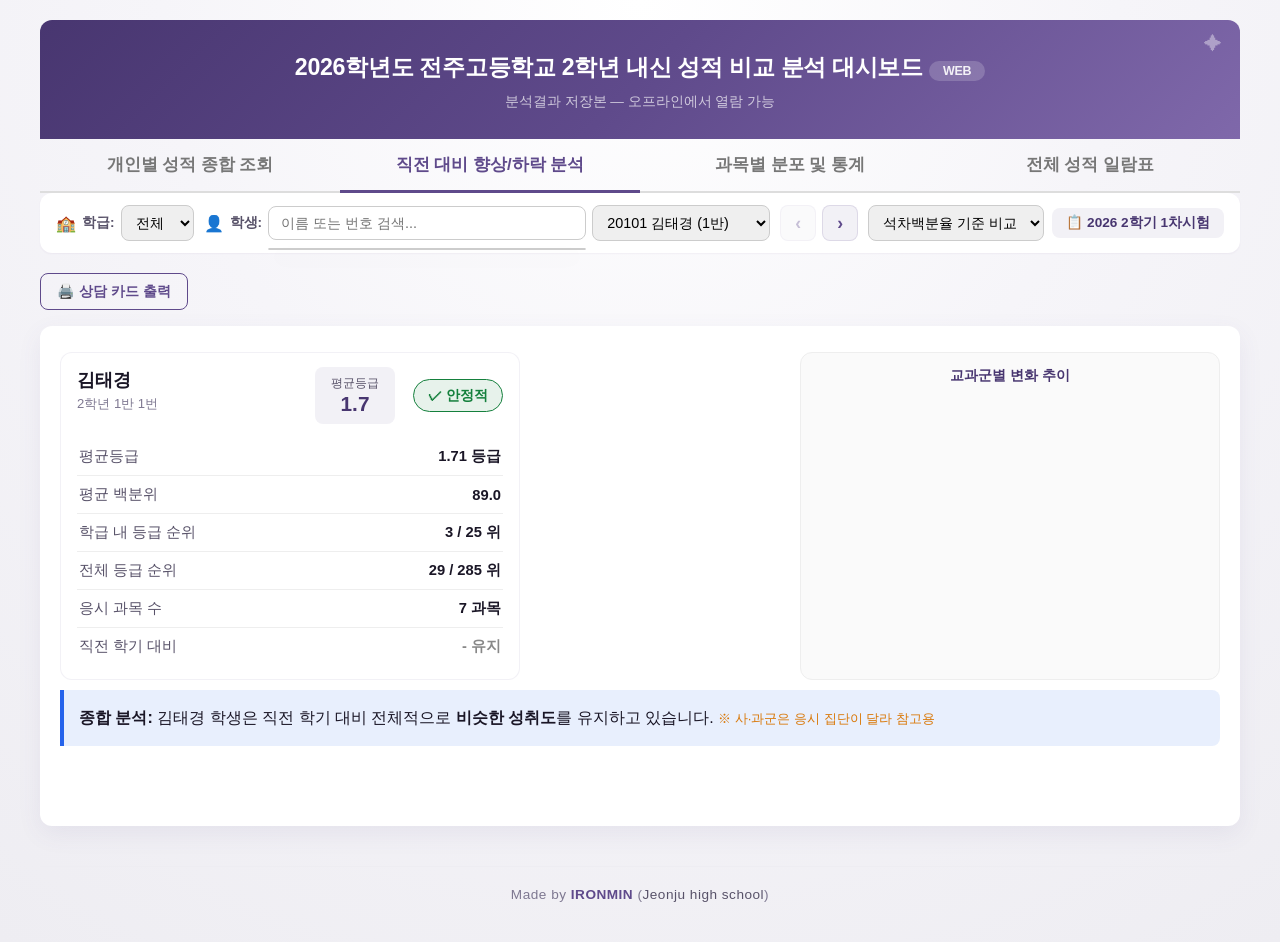
